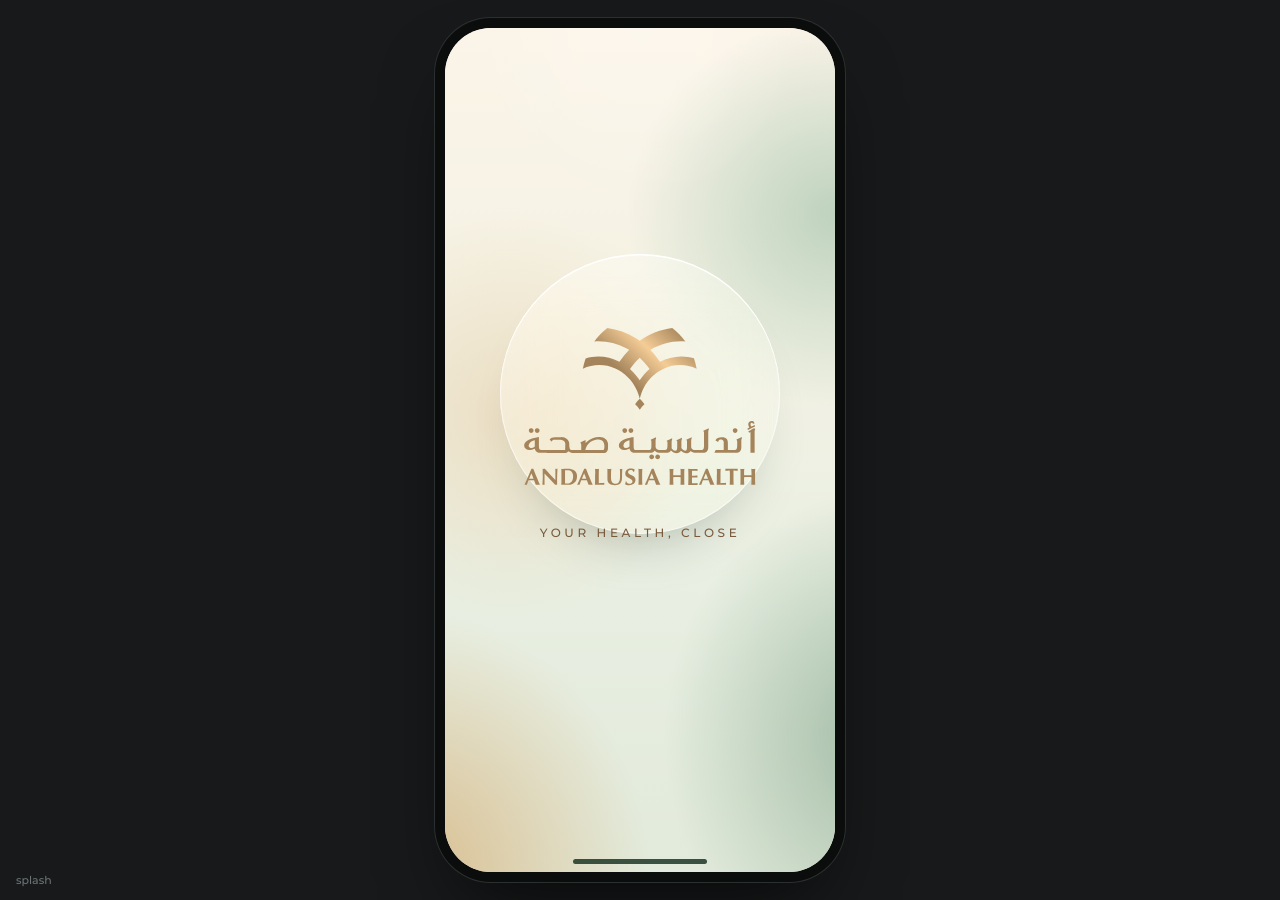
==== app/index.html @ 9ce9f7fa "App prototype: clickable Arabic/English prototype of the redesigned app (invented doctor names) Co-A" ====
<!doctype html>
<html lang="en">
<head>
<meta charset="utf-8">
<meta name="viewport" content="width=device-width, initial-scale=1, maximum-scale=1, user-scalable=no, viewport-fit=cover">
<meta name="apple-mobile-web-app-capable" content="yes">
<meta name="mobile-web-app-capable" content="yes">
<meta name="apple-mobile-web-app-status-bar-style" content="default">
<meta name="theme-color" content="#F4EEE1">
<meta name="format-detection" content="telephone=no">
<link rel="icon" href="data:,">
<title>Andalusia app — prototype</title>
<style id="player-css">/* Ticket 010 — styles of the browser player only (proto/app.html and the single-file build).
   The design system lives in tokens.css / components.css; nothing here restyles a screen. */
@property --p { syntax: '<percentage>'; inherits: false; initial-value: 2%; }
:root { --Hd: 844px; --shift: 0px; --sab: 0px; }
html, body { height: 100%; margin: 0; background: #17191a; overflow: hidden; overscroll-behavior: none; -webkit-text-size-adjust: 100%; text-size-adjust: 100%; }
body { position: fixed; inset: 0; touch-action: manipulation; -webkit-user-select: none; user-select: none; -webkit-touch-callout: none; -webkit-tap-highlight-color: transparent; }
.device img { pointer-events: none; -webkit-user-drag: none; user-select: none; }

/* desktop: a drawn phone, scaled to fit */
.device { position: absolute; left: 50%; top: 50%; width: 390px; height: 844px; margin: -422px 0 0 -195px; border-radius: 46px; overflow: hidden; background: #f4eee1; box-shadow: 0 0 0 10px #0b0c0c, 0 0 0 11px #2c2f30, 0 40px 80px -20px rgba(0,0,0,0.7); transform-origin: 50% 50%; }
/* phone: the app is the screen. No bezel, no drawn status bar or home indicator, real safe areas. */
html.phone, html.phone body { background: #F4EEE1; }
html.phone .device { position: fixed; left: 0; top: 0; margin: 0; height: var(--Hd); border-radius: 0; box-shadow: none; transform-origin: 0 0; }
html.phone .statusbar, html.phone .home-indicator, html.phone #note { display: none !important; }
html.phone [data-fxb] { translate: 0 calc(-1 * var(--sab)); }

#stage, #over { position: absolute; inset: 0; overflow: hidden; }
#over { pointer-events: none; z-index: 50; }
#over > * { pointer-events: auto; }
#hold { position: absolute; left: -99999px; top: 0; display: flex; gap: 40px; width: max-content; }
#stage > .screen { position: absolute; left: 0; top: calc(-1 * var(--shift)); height: calc(var(--Hd) + var(--shift)); display: none; }
#stage.busy { pointer-events: none; }
#edge { position: absolute; left: 0; top: 0; bottom: 0; width: 16px; z-index: 40; touch-action: none; }
#probe { position: fixed; left: 0; top: 0; width: 0; height: 0; padding-top: env(safe-area-inset-top, 0px); padding-bottom: env(safe-area-inset-bottom, 0px); visibility: hidden; pointer-events: none; }

/* every screen scrolls inside its own frame; header, tab bar and bottom buttons stay put */
.scroller { position: absolute; inset: 0; z-index: 0; overflow-y: auto; overflow-x: hidden; scrollbar-width: none; overscroll-behavior: contain; -webkit-overflow-scrolling: touch; }
.scroller::-webkit-scrollbar, .hrail::-webkit-scrollbar, .rail::-webkit-scrollbar, .msgs::-webkit-scrollbar, .sheet2::-webkit-scrollbar { display: none; }
.scroller > div { position: relative; width: 390px; }
.scroller.fadeb { -webkit-mask-image: linear-gradient(180deg, #000 calc(100% - var(--fz, 116px)), transparent calc(100% - var(--fz, 116px) + 76px)); mask-image: linear-gradient(180deg, #000 calc(100% - var(--fz, 116px)), transparent calc(100% - var(--fz, 116px) + 76px)); }
/* frosted backing behind the status bar and the header: appears as soon as content passes under it */
.topback { position: absolute; left: 0; right: 0; top: 0; height: 124px; z-index: 9; pointer-events: none; opacity: 0; transition: opacity 0.18s ease-out;
  background: linear-gradient(180deg, rgba(251,246,236,0.96) 0%, rgba(247,243,231,0.9) 100%); -webkit-backdrop-filter: blur(22px) saturate(150%); backdrop-filter: blur(22px) saturate(150%);
  -webkit-mask-image: linear-gradient(180deg, #000 calc(100% - 14px), transparent 100%); mask-image: linear-gradient(180deg, #000 calc(100% - 14px), transparent 100%); }
.topback::after { content: ''; position: absolute; left: 0; right: 0; bottom: 14px; height: 1px; background: rgba(31,56,40,0.07); }
.screen.scrolled > .topback { opacity: 1; }
.screen > .bigtitle { z-index: 10; }

/* rails */
.hrail, .rail, [aria-label^="hscroll:"] { overflow-x: auto !important; overflow-y: hidden; scrollbar-width: none; overscroll-behavior-x: contain; -webkit-overflow-scrolling: touch; }
.snaprail { scroll-snap-type: x mandatory; scroll-padding-left: 0; }
.snaprail > * { scroll-snap-align: start; }

/* touch feedback */
[aria-label*="@"], [aria-label^="opt "], .toggle, .tick, [aria-label^="tgl:"] { cursor: pointer; -webkit-tap-highlight-color: transparent; }
.pressing { transition: scale 0.12s cubic-bezier(0.2, 0.8, 0.2, 1), filter 0.12s; scale: 0.96; filter: brightness(0.95); }
.released { transition: scale 0.22s cubic-bezier(0.3, 1.4, 0.5, 1), filter 0.22s; }
.is-off { opacity: 0.45; filter: saturate(0.55); }
.is-off .trail { opacity: 0.6; }
.toggle > b { transition: right 0.2s cubic-bezier(0.2, 0.8, 0.2, 1); }
.toggle, .tick, .radio, .day, .slotpill, .chip2, .starb, .hc-svc, .mh-day, .fc-day { transition: background 0.2s, box-shadow 0.2s, color 0.2s; }
[aria-label="em/go @hold:emergency~hold"], [aria-label^="em/go"] { touch-action: none; }

/* sheets and confirmations */
.sheetwrap { position: absolute; inset: 0; }
.sheetwrap > .screen { position: absolute; left: 0; top: 0; height: var(--Hd); }
.sheetwrap .sheet2 { max-height: calc(var(--Hd) - 58px); overflow-y: auto; overscroll-behavior: contain; scrollbar-width: none; bottom: calc(8px + var(--sab)); touch-action: pan-y; }
.sheetwrap .sheet2.nodrag-scroll { touch-action: none; }
.sheetwrap .sheet2 .grab { touch-action: none; }
.hudwrap { position: absolute; left: 50%; top: 50%; margin: -75px 0 0 -115px; }
.btn-text { display: flex; align-items: center; justify-content: center; height: 46px; margin-top: -2px; font: 600 14px/1 var(--font-latin); color: var(--alert); flex: none; }
.rowcard.unread .icon-well { position: relative; }
.rowcard.unread .icon-well::after { content: ''; position: absolute; right: -1px; top: -1px; width: 10px; height: 10px; border-radius: 50%; background: var(--bronze-600); box-shadow: 0 0 0 2px #fff; }

/* emergency ring */
[aria-label^="arc:"] { border-radius: 50%; background: conic-gradient(#fff var(--p), rgba(255,255,255,0) 0); -webkit-mask: radial-gradient(farthest-side, transparent calc(100% - 7px), #000 calc(100% - 6px)); mask: radial-gradient(farthest-side, transparent calc(100% - 7px), #000 calc(100% - 6px)); pointer-events: none; }
[aria-label="arc:1"] { --p: 100%; }
.arcrun { animation: arc 1.8s cubic-bezier(0.4, 0, 0.2, 1) forwards; }
@keyframes arc { from { --p: 2%; } to { --p: 100%; } }

/* live moments done in CSS instead of swapping two states */
[aria-label="wait/pulse1"] { animation: breathe1 3.2s ease-in-out infinite; }
[aria-label="wait/pulse2"] { animation: breathe2 3.2s ease-in-out infinite; }
[aria-label="ai/pulse1"] { animation: breathe2 3.6s ease-in-out infinite; }
@keyframes breathe1 { 0%, 100% { scale: 1; opacity: 1; } 50% { scale: 1.15; opacity: 0.35; } }
@keyframes breathe2 { 0%, 100% { scale: 1; } 50% { scale: 1.12; } }
.device .typing i { opacity: 0.3; animation: tdot 1.1s ease-in-out infinite; }
.device .typing i:nth-child(2) { animation-delay: 0.16s; }
.device .typing i:nth-child(3) { animation-delay: 0.32s; }
@keyframes tdot { 0%, 60%, 100% { opacity: 0.3; translate: 0 0; } 30% { opacity: 1; translate: 0 -3px; } }
.popin { animation: popin 0.26s cubic-bezier(0.2, 0.8, 0.2, 1) backwards; }
@keyframes popin { from { opacity: 0; translate: 0 10px; } }

/* typing: a real field inside the composer */
.cin { flex: 1; min-width: 0; height: 44px; border: 0; outline: 0; margin: 0; padding: 0; background: transparent; font: 500 16px/1.2 var(--font-latin); color: var(--ink); -webkit-user-select: text; user-select: text; -webkit-appearance: none; appearance: none; border-radius: 0; }
.cin::placeholder { color: var(--ink-3); font-size: 14px; }
/* call chat: the thread scrolls inside the sheet and stays above the composer */
.device .sheet .msgs { position: absolute; left: 16px; right: 16px; top: 86px; bottom: 94px; margin: 0; padding: 0; overflow-y: auto; scrollbar-width: none; overscroll-behavior: contain; }
.device .sheet .msgs > :first-child { margin-top: auto; }
.device .sheet .msgs .msg { flex: none; }
/* assistant thread */
.chat { gap: 10px; }
.chat .msg { max-width: 88%; flex: none; }
.chat .msg .icon-well { width: 34px; height: 34px; color: var(--bronze-700); }
.chat .chat-chips { display: flex; flex-wrap: wrap; gap: 8px; margin: 2px 0 6px 42px; }
.chat .chat-chips .btn-sm { height: 44px; }
.chat .chat-empty { text-align: center; padding: 60px 30px 0; font: var(--t-label); color: var(--ink-2); }

/* home: next-visit card for a doctor without a portrait, and the card after a visit is cancelled */
.appt .appt-ini { position: absolute; right: 34px; top: 34px; width: 104px; height: 104px; font-size: 33px; display: none; }
.appt.ini .appt-ini { display: inline-flex; }
.appt.ini .clip { display: none; }
.appt .appt-empty { display: none; position: absolute; inset: 0; flex-direction: column; align-items: center; justify-content: center; gap: 8px; text-align: center; padding: 0 30px; }
.appt.novisit > * { display: none; }
.appt.novisit > .appt-empty { display: flex; }

#load { position: absolute; inset: 0; display: grid; place-items: center; color: #8c9a8f; font: 500 13px/1 Montserrat, system-ui, sans-serif; z-index: 99; background: #f4eee1; }
#note { position: fixed; left: 16px; bottom: 12px; color: #6d7375; font: 500 11px/1.4 Montserrat, system-ui, sans-serif; }
</style>
<style id="layers-css">/* Ticket 012 — styles of the app-wide layers (proto/layers.js). New rules only; logical properties, tokens for every colour.
   The player mirrors this file for Arabic like the others, so nothing here needs a [dir] twin. */

/* ---------- step 0: labels that did not fit their control ---------- */
.svc .new { padding: 0 8px; }
.offers-foot { display: flex; flex-wrap: wrap; align-items: center; gap: 8px; margin-top: 16px; }
.offers-foot .btn-sm { margin-inline-start: auto; }
.btn-sm, .pill, .chip2, .chip { max-width: 100%; }
.cm-next { padding: 6px 18px; text-align: start; }
.cm-next .kv b { text-align: end; }
html .tabbar .tab.on { white-space: nowrap; }

/* ---------- Arabic ---------- */
html[lang="ar"] .device * { letter-spacing: 0 !important; }
html[lang="ar"] .eyebrow { font-size: 12px; }
html[lang="ar"] .device { font-kerning: normal; }
html[lang="ar"] .h-big, html[lang="ar"] .t-display, html[lang="ar"] .appt .name, html[lang="ar"] .sheet2 h2, html[lang="ar"] .bigtitle { line-height: 1.3; }
html[lang="ar"] .rowcard b, html[lang="ar"] .t-headline, html[lang="ar"] .t-title { line-height: 1.35; }
/* numerals, times, codes and phone numbers read left to right inside Arabic lines */
html[lang="ar"] [data-ltr] { direction: ltr; unicode-bidi: isolate; display: inline-block; }
html[lang="ar"] .statusbar { direction: ltr; }
/* icons that imply a direction are mirrored; all others are not */
html[lang="ar"] i[data-i="arrow-right"] svg, html[lang="ar"] i[data-i="arrow-left"] svg, html[lang="ar"] i[data-i="chev-right"] svg, html[lang="ar"] i[data-i="chev-left"] svg,
html[lang="ar"] i[data-i="arrow-ur"] svg, html[lang="ar"] i[data-i="send"] svg, html[lang="ar"] i[data-i="walk"] svg, html[lang="ar"] i[data-i="ambulance"] svg, html[lang="ar"] i[data-i="exit"] svg,
html[lang="ar"] i[data-i="logout"] svg, html[lang="ar"] i[data-i="reply"] svg, html[lang="ar"] i[data-i="share"] svg, html[lang="ar"] i[data-i="car"] svg, html[lang="ar"] i[data-i="directions"] svg, html[lang="ar"] i[data-i="speaker"] svg { transform: scaleX(-1); }
/* drawings with their own left-to-right meaning keep it: charts with a time axis, maps, the phone's status bar, codes */
html[lang="ar"] svg text { direction: ltr; }

/* ---------- dark: what the generated colour overrides cannot know ---------- */
html[data-theme="dark"] .screen { background: var(--paper); }
html[data-theme="dark"] .atmo { background:
    radial-gradient(86% 44% at -8% 100%, rgba(201,160,99,0.26) 0%, rgba(201,160,99,0) 70%),
    radial-gradient(80% 42% at 112% 84%, rgba(94,127,99,0.3) 0%, rgba(94,127,99,0) 70%),
    radial-gradient(74% 32% at 100% 22%, rgba(72,112,84,0.3) 0%, rgba(72,112,84,0) 72%),
    linear-gradient(180deg, #0F1813 0%, #111C16 40%, #13201A 100%); }
html[data-theme="dark"] .atmo::after { opacity: 0.12; }
html[data-theme="dark"] .device, html[data-theme="dark"] #load { background: var(--paper); }
html[data-theme="dark"].phone, html[data-theme="dark"].phone body { background: var(--paper); }
html[data-theme="dark"] .topback { background: linear-gradient(180deg, rgba(15,24,19,0.96) 0%, rgba(17,28,22,0.9) 100%); }
html[data-theme="dark"] .topback::after { background: var(--hairline); }
html[data-theme="dark"] .home-indicator { background: #F1F4EC; }
html[data-theme="dark"] .statusbar { color: var(--ink); }
/* portraits and photos: a little less light, so faces do not glare on the dark paper; maps and floor plans get the same */
html[data-theme="dark"] .device img, html[data-theme="dark"] .avatar.photo { filter: brightness(0.9) contrast(1.04); }
html[data-theme="dark"] .toggle::after, html[data-theme="dark"] .toggle > b, html[data-theme="dark"] .radio.on > b { background: #fff; }
html[data-theme="dark"] .cin { color: var(--ink); }

/* ---------- "you are viewing …" (family accounts) ---------- */
#ly-view { position: absolute; inset-inline: 0; top: 0; height: 50px; z-index: 60; display: none; align-items: flex-end; justify-content: center; padding: 0 12px 7px; pointer-events: none; }
html[data-who]:not([data-who="ahmed"]) #ly-view { display: flex; }
#ly-view > span { pointer-events: auto; display: inline-flex; align-items: center; gap: 8px; height: 36px; padding-inline: 6px 6px; border-radius: 18px; background: var(--fill-bronze); color: var(--on-fill); font: 600 12.5px/1 var(--font-latin); box-shadow: var(--shadow-bronze); white-space: nowrap; }
#ly-view .avatar { width: 26px; height: 26px; font-size: 10px; background: rgba(255,255,255,0.22); color: var(--on-fill); }
#ly-view b { font-weight: 600; background: rgba(255,255,255,0.2); height: 26px; padding: 0 10px; border-radius: 13px; display: inline-flex; align-items: center; }
html.phone #ly-view { top: 0; height: var(--ly-inset, 36px); align-items: center; padding-bottom: 0; background: var(--paper); }
html.phone #ly-view > span { height: 30px; box-shadow: none; }
html.phone #ly-view .avatar, html.phone #ly-view b { height: 22px; }
html.phone #ly-view .avatar { width: 22px; }
html.phone .device { height: calc(var(--Hd) + var(--ly-inset, 0px)); }
.fam[aria-label="profile/family"] { flex-wrap: wrap; }
.fam[aria-label="profile/family"] .chip.add { margin-left: 0; }
html.phone .device > #stage, html.phone .device > #over { top: var(--ly-inset, 0px); }
html:not(.phone)[data-who]:not([data-who="ahmed"]) .screen > .statusbar { visibility: hidden; }

/* ---------- settings rows and sheets ---------- */
.ly-seg { display: grid; grid-auto-flow: column; grid-auto-columns: 1fr; gap: 6px; padding: 5px; border-radius: 26px; background: var(--surface); box-shadow: inset 0 0 0 1px var(--surface-strong); }
.ly-seg > span { height: 46px; border-radius: 21px; display: flex; align-items: center; justify-content: center; gap: 6px; font: 600 13.5px/1 var(--font-latin); color: var(--ink-2); padding: 0 10px; white-space: nowrap; }
.ly-seg > span.on { background: var(--fill-selected); color: var(--on-fill); box-shadow: var(--shadow-bronze); }
.ly-who .rowcard .avatar { width: 46px; height: 46px; font-size: 15px; }

/* ---------- dark: sheets ---------- */
html[data-theme="dark"] .sheet2 { background: linear-gradient(160deg, #26362C 0%, #1B2820 100%); box-shadow: inset 0 0 0 1px rgba(255,255,255,0.1), inset 0 1.5px 0 rgba(255,255,255,0.18), 0 -24px 60px -24px rgba(0,0,0,0.8); }
html[data-theme="dark"] .sheet2 .grab { background: rgba(241,244,236,0.3); }
html[data-theme="dark"] .btn-line { background: var(--surface-strong); color: var(--ink); box-shadow: inset 0 0 0 1px var(--hairline-strong), var(--shadow-control); }

/* ---------- first run ---------- */
.fr .fxb.fr-b { margin-top: 74px; gap: 18px; }
.fr-top { display: flex; align-items: center; justify-content: space-between; margin-bottom: 26px; }
.fr-lock { display: block; width: 150px; height: 34px; color: var(--green-900); }
.fr-lock svg { width: 100%; height: 100%; display: block; }
.fr-lang { background: var(--surface); box-shadow: inset 0 0 0 1px var(--surface-strong); color: var(--ink); height: 44px; }
.fr-phone { display: flex; align-items: center; gap: 12px; margin-top: 12px; height: 62px; border-radius: 22px; padding-inline: 18px; background: var(--surface); box-shadow: inset 0 0 0 1.5px var(--bronze-edge); }
.fr-cc { font: 600 17px/1 var(--font-latin); color: var(--ink-2); padding-inline-end: 12px; border-inline-end: 1px solid var(--hairline-strong); height: 24px; display: inline-flex; align-items: center; }
.fr-num { font: 600 22px/1 var(--font-latin); letter-spacing: 0.02em; color: var(--ink); }
.fr-caret { width: 2px; height: 26px; border-radius: 1px; background: var(--bronze-600); animation: frblink 1.1s steps(2, jump-none) infinite; }
@keyframes frblink { from { opacity: 1; } to { opacity: 0; } }
.fr-code { display: grid; grid-template-columns: repeat(6, 1fr); gap: 8px; margin-top: 6px; }
.fr-code i { height: 64px; border-radius: 18px; background: var(--surface); box-shadow: inset 0 0 0 1px var(--surface-strong); display: flex; align-items: center; justify-content: center; font: 600 26px/1 var(--font-latin); font-style: normal; color: var(--ink); transition: box-shadow 0.2s; }
.fr-code i.on { box-shadow: inset 0 0 0 2px var(--bronze-600); }
.fr-skip { position: absolute; top: 56px; inset-inline-end: 20px; z-index: 3; }
.fr-skip .fx-link { min-height: 44px; padding-inline: 10px; font-size: 14px; }
.fr-stage { position: absolute; top: 96px; left: 0; right: 0; height: 470px; display: flex; justify-content: center; align-items: flex-start; }
.fr-mini { position: relative; width: 282px; height: 452px; border-radius: 38px; overflow: hidden; background: var(--paper); box-shadow: 0 0 0 6px var(--raised), 0 0 0 7px var(--hairline-strong), 0 30px 50px -22px rgba(20,36,26,0.5); direction: ltr; }
.fr-mini > .screen { width: 390px; transform: scale(0.7231); transform-origin: 0 0; pointer-events: none; }
html[lang="ar"] .fr-mini > .screen { direction: rtl; }
.fr-copy { position: absolute; left: 20px; right: 20px; bottom: 34px; display: flex; flex-direction: column; gap: 10px; }
.fr-copy .h-big { font-size: 26px; }
.fr-copy .btn-primary { margin-top: 8px; }
.fr-dots { display: flex; gap: 6px; }
.fr-dots i { width: 6px; height: 6px; border-radius: 3px; background: var(--ink-4); transition: width 0.3s, background 0.3s; }
.fr-dots i.on { width: 22px; background: var(--bronze-600); }
.fr-perm { padding: 16px; }
.fr-two { display: grid; grid-template-columns: 1fr 1fr; gap: 10px; margin-top: 14px; }
.fr-two .fr-s { height: 50px; font-size: 14.5px; padding: 0 10px; }
.fr-choice { display: grid; grid-template-columns: 1fr 1fr; gap: 12px; }
.fr-look { padding: 18px 14px; display: flex; flex-direction: column; align-items: flex-start; gap: 6px; min-height: 150px; }
.fr-look b { font: 600 17px/1.2 var(--font-latin); }
.fr-look.on { box-shadow: inset 0 0 0 2.5px var(--bronze-600), var(--glass-shadow); background: var(--bronze-wash); }
.fr-aa { font: 600 26px/1 var(--font-latin); color: var(--green-800); height: 48px; display: flex; align-items: flex-end; }
.fr-aa.big { font-size: 40px; }

/* ---------- comfort mode ---------- */
.cz-say { font: 600 22px/1.36 var(--font-latin); color: var(--ink); margin: 0 4px; letter-spacing: -0.01em; }
.cz-dose { padding: 16px; display: grid; grid-template-columns: 96px 1fr; gap: 14px; align-items: center; }
.cz-pic { position: relative; width: 96px; height: 96px; border-radius: 26px; background: var(--surface); box-shadow: inset 0 0 0 1px var(--hairline); transition: opacity 0.3s; }
.cz-box { position: absolute; inset-inline-start: 12px; top: 13px; width: 46px; height: 68px; border-radius: 7px; background: linear-gradient(180deg, var(--raised) 0 56%, var(--c) 56% 100%); box-shadow: inset 0 0 0 1px var(--hairline-strong), 0 6px 10px -6px rgba(20,36,26,0.4); }
.cz-box i { position: absolute; left: 7px; right: 7px; top: 10px; height: 4px; border-radius: 2px; background: var(--c); box-shadow: 0 9px 0 var(--ink-4), 0 17px 0 var(--ink-4); }
.cz-pill { position: absolute; inset-inline-end: 9px; bottom: 12px; box-shadow: inset 0 0 0 1px var(--hairline-strong), 0 5px 8px -4px rgba(20,36,26,0.5); }
.cz-pill.capsule { width: 42px; height: 18px; border-radius: 9px; background: linear-gradient(90deg, var(--c) 0 50%, var(--raised) 50% 100%); rotate: -28deg; bottom: 20px; }
.cz-pill.round { width: 30px; height: 30px; border-radius: 50%; background: linear-gradient(180deg, var(--c) 0 47%, rgba(0,0,0,0.25) 47% 53%, var(--c) 53% 100%); }
.cz-pill.oval { width: 42px; height: 20px; border-radius: 10px; background: linear-gradient(90deg, var(--raised) 0 48%, var(--c) 48% 52%, var(--raised) 52% 100%); rotate: -18deg; bottom: 18px; }
.cz-dt { display: flex; flex-direction: column; gap: 5px; min-width: 0; }
.cz-name { font: 600 22px/1.2 var(--font-latin); color: var(--ink); }
.cz-when { font: 600 15px/1.3 var(--font-latin); color: var(--bronze-700); }
.cz-how { font: 500 15px/1.35 var(--font-latin); color: var(--ink-2); }
.cz-btn { grid-column: 1 / -1; height: 64px; border-radius: 32px; background: var(--fill-primary); color: var(--on-fill); font: 600 19px/1 var(--font-latin); display: flex; align-items: center; justify-content: center; gap: 10px; box-shadow: var(--shadow-primary); }
.cz-dose.done .cz-btn { background: var(--surface); color: var(--green-800); box-shadow: inset 0 0 0 1.5px var(--ok); }
.cz-dose.done .cz-pic { opacity: 0.5; }
.cz-row b { font-size: 17px; }
.tp-parent, .tp-child { display: flex; flex-direction: column; gap: 12px; }
html[data-who="hassan"] .tp-child, html:not([data-who="hassan"]) .tp-parent { display: none; }
.tp-note { padding: 16px; border-radius: 26px; background: var(--surface-strong); box-shadow: var(--glass-edge), var(--glass-shadow); display: flex; flex-direction: column; gap: 8px; }
.tp-note > b { font: 600 16px/1.3 var(--font-latin); }
.tp-note > p { font: 500 14px/1.45 var(--font-latin); color: var(--ink-2); margin: 0; }
.tp-app { width: 22px; height: 22px; border-radius: 6px; background: var(--fill-primary); display: inline-flex; align-items: center; justify-content: center; overflow: hidden; }
.tp-app svg { width: 14px; height: 14px; }
.tp-src { font: 600 12px/1 var(--font-latin); color: var(--ink-2); }
.tp-ago { margin-inline-start: auto; font: 500 12px/1 var(--font-latin); color: var(--ink-3); }

/* the simplified Home: four large actions and the next visit in one sentence */
.cz-home, .cz-back { display: none; }
html[data-comfort="1"] .screen[data-tok="home"]:not(.cz-full) .scroller > div > *:not(.cz-home):not(.topbar), .screen.cz-demo .scroller > div > *:not(.cz-home):not(.topbar) { display: none !important; }
html[data-comfort="1"] .screen[data-tok="home"]:not(.cz-full) .scroller > div, .screen.cz-demo .scroller > div { height: auto !important; min-height: 844px; }
html[data-comfort="1"] .screen[data-tok="home"]:not(.cz-full) .cz-home, .screen.cz-demo .cz-home { display: flex; flex-direction: column; gap: 12px; position: relative; margin: 128px 20px 0; padding-bottom: 132px; }
.cz-grid { display: grid; grid-template-columns: 1fr 1fr; gap: 12px; margin-top: 4px; }
.cz-big { height: 132px; border-radius: 30px; padding: 16px; display: flex; flex-direction: column; align-items: flex-start; justify-content: space-between; }
.cz-big b { font: 600 19px/1.2 var(--font-latin); color: var(--ink); }
.cz-big .circle { width: 52px; height: 52px; }
.cz-big .circle.primary { background: var(--fill-primary); color: var(--on-fill); }
.cz-big .circle.bronze { background: var(--fill-bronze); color: var(--on-fill); }
.cz-big .circle.alert { background: var(--fill-alert); color: var(--on-fill); }
.cz-big.em { box-shadow: inset 0 0 0 2px var(--alert), var(--glass-shadow); }
.cz-home .cz-row { position: relative; left: auto; right: auto; top: auto; height: auto; min-height: 76px; }
.cz-home .cz-more { height: 58px; font-size: 17px; }
html[data-comfort="1"] .screen[data-tok="home"].cz-full .cz-back { display: inline-flex; }
.cz-back { position: absolute; bottom: 116px; left: 50%; translate: -50% 0; height: 56px; padding-inline: 16px 22px; border-radius: 28px; align-items: center; gap: 6px; background: var(--fill-bronze); color: var(--on-fill); font: 600 16px/1 var(--font-latin); box-shadow: var(--shadow-bronze); white-space: nowrap; z-index: 6; }

/* read aloud */
/* docked in the header band of every readable screen: the content starts below it and scrolls under the band, as under the title */
.ly-readbar { display: none; }
html[data-comfort="1"] .ly-readbar { display: flex; position: absolute; inset-inline: 0; top: 108px; height: 64px; z-index: 10; padding-inline: 20px; align-items: center; pointer-events: none; }
.ly-readbtn { pointer-events: auto; height: 56px; padding-inline: 18px 22px; border-radius: 28px; display: inline-flex; align-items: center; gap: 10px; background: var(--fill-bronze); color: var(--on-fill); font: 600 17px/1 var(--font-latin); box-shadow: var(--shadow-bronze); white-space: nowrap; }
.ly-readbtn.on { background: var(--fill-primary); box-shadow: var(--shadow-primary); }
.ly-readbtn i { width: 22px; height: 22px; display: inline-flex; flex: none; }
.ly-readbtn i svg { width: 22px; height: 22px; }
html[data-comfort="1"] .screen.ly-readable > .topback { height: 188px !important; }
.fr-mini .ly-readbar { display: none !important; }
html[data-comfort="1"] .fr-mini .screen.ly-readable > .scroller > div { margin-top: 0; }
html[data-comfort="1"] .screen.ly-readable > .scroller > div { margin-top: 64px; }
html[data-comfort="1"] .screen.ly-readable > .scroller > div > .fxb { margin-top: 184px; }   /* its 120 px collapses with the line above */
html[data-comfort="1"] .fr-mini .screen.ly-readable > .scroller > div > .fxb { margin-top: 120px; }
::highlight(ly-read) { background-color: #F0D9A8; color: #14241A; }

/* comfort: nothing moves by itself, thin hairlines get stronger, small controls grow */
html[data-comfort="1"] .device *, html[data-comfort="1"] .device *::before, html[data-comfort="1"] .device *::after { animation-iteration-count: 1 !important; }
html[data-comfort="1"] .fr-caret { animation: none; }
html[data-comfort="1"] .device { font-weight: 500; }
html[data-comfort="1"] .rowcard .sub, html[data-comfort="1"] .t-label, html[data-comfort="1"] .lead-p { color: var(--ink-2); }

/* ---------- presentation mode: everything here is outside the phone ---------- */
.present-btn { position: fixed; top: 16px; right: 16px; height: 40px; padding: 0 18px; border-radius: 20px; border: 0; background: #2A2E2F; color: #E9ECE6; font: 600 13px/1 'GA UI', Montserrat, system-ui, sans-serif; cursor: pointer; box-shadow: inset 0 0 0 1px #3C4142; z-index: 5; }
.present-btn:hover { background: #34393A; }
html.presenting:not(.phone) .device { top: calc(50% - 72px); }
.present-bar { position: fixed; left: 50%; bottom: 14px; width: min(760px, calc(100vw - 32px)); transform: translateX(-50%); display: none; flex-direction: column; gap: 8px; padding: 12px 18px 12px; border-radius: 22px; background: #202425; box-shadow: inset 0 0 0 1px #34393A, 0 20px 40px -20px rgba(0,0,0,0.8); color: #F1F4EC; font-family: 'GA UI', Montserrat, system-ui, sans-serif; z-index: 80; box-sizing: border-box; }
html.presenting .present-bar { display: flex; }
.present-line { display: flex; align-items: center; justify-content: space-between; gap: 12px; }
.present-ch { font: 600 12px/1 'GA UI', Montserrat, system-ui, sans-serif; color: #D4AD6E; letter-spacing: 0.02em; }
.present-dots { display: flex; gap: 6px; }
.present-dots i { width: 22px; height: 6px; border-radius: 3px; background: #3C4142; cursor: pointer; }
.present-dots i.past { background: #6F7A70; }
.present-dots i.on { background: #D4AD6E; }
.present-cap { font: 600 19px/1.35 'GA UI', Montserrat, system-ui, sans-serif; min-height: 52px; display: flex; align-items: center; text-align: start; }
.present-ctl { display: flex; gap: 8px; flex-wrap: wrap; }
.present-ctl button { height: 34px; padding: 0 14px; border-radius: 17px; border: 0; background: #2E3334; color: #E9ECE6; font: 600 12.5px/1 'GA UI', Montserrat, system-ui, sans-serif; cursor: pointer; }
.present-ctl button:hover { background: #3A4041; }
.present-bar.paused .present-ctl button[data-a="pause"] { background: #D4AD6E; color: #17191A; }
.present-tap { position: fixed; width: 56px; height: 56px; margin: -28px 0 0 -28px; border-radius: 50%; background: rgba(212,173,110,0.35); box-shadow: 0 0 0 2.5px rgba(255,255,255,0.9), 0 0 0 4.5px rgba(134,96,60,0.75); pointer-events: none; z-index: 90; opacity: 0; }
html.phone .present-bar { bottom: auto; top: 6px; width: calc(100vw - 16px); padding: 8px 12px; gap: 4px; border-radius: 16px; background: rgba(32,36,37,0.92); }
html.phone .present-cap { font-size: 13.5px; min-height: 36px; }
html.phone .present-line, html.phone .present-ctl button[data-a="exit"] { display: none; }
html.phone .present-ctl button { height: 30px; padding: 0 10px; font-size: 11.5px; }

/* ---------- 012b: fixes found by the layers check ---------- */
/* Arabic Home: the doctor's name is two lines; at 1.3 its specialty slid under the date strip */
html[lang="ar"] .appt .name { font-size: 24px; line-height: 1.14; margin-top: 5px; }      /* two lines in the height the Latin name takes */
html[lang="ar"] .appt .eyebrow { margin-top: 10px; }
html[lang="ar"] .appt .spec { margin-top: 4px; }
html[lang="ar"] .appt .slot .when b { white-space: nowrap; font-size: 13.5px; }       /* «د. عمر نبيل» is short enough for one line; two lines pushed the specialty under the date strip */
/* dark: the greens are light in this theme, so a control filled with one takes dark text */
html[data-theme="dark"] .md-week i.d { color: #14241A; }
html[data-theme="dark"] .wb-btn:not(.line) { color: #14241A; }
/* dark and comfort: captions on the wallet card */
html[data-theme="dark"] .tier.lux .lx-no, html[data-comfort="1"] .tier.lux .lx-no { color: rgba(241,223,189,0.86); }
html[data-theme="dark"] .tier.lux .legend, html[data-comfort="1"] .tier.lux .legend { color: rgba(241,223,189,0.9); }
/* comfort: the hint on the camera view gets a backing, so it does not depend on what the camera sees */
html[data-comfort="1"] .dc-view .hint { background: rgba(20,36,26,0.62); padding: 7px 14px; border-radius: 16px; text-shadow: none; }
.fx-link { white-space: nowrap; }
/* Appointment: the cost row sat on the lower edge of the time slots and hid their "pm" (English too); it starts below the card now */
.rowcard.cost-hint[aria-label^="book/cost"] { top: 692px !important; }
html[lang="ar"] .fc-day { width: 44px; }      /* «خميس» with 8 px to each edge */
html[data-theme="dark"] .gt-map .lb.k { color: #F7E6C2; }
/* 012b: the generated dark colours turned the sheet backdrop into a light haze; a sheet dims the screen behind it */
html[data-theme="dark"] .dim { background: rgba(0,0,0,0.56) !important; }
/* 012b: "Your next visit" — the long specialty ran under the "In 4 days" pill (default state too); it now takes a second line beside the pill, nothing is cut */
.screen[data-tok="sheet:visit"] .rowcard:has(> .pill) > .grow > .sub.one-line { white-space: normal; line-height: 1.22; text-wrap: balance; }
/* 012b, seen by eye in dark: the date strip of the next-visit card lies over the doctor's white coat; light text on it could not be read. It gets a dark backing. */
html[data-theme="dark"] .appt .slot.glass-strong { background: linear-gradient(160deg, rgba(24,42,33,0.9) 0%, rgba(20,36,28,0.84) 100%); }
/* 012b, seen by eye in dark: the heart-rate chart was a grey slab (a half-white band) with a dark line on it. The band, the lines, the scale and the curve take dark-theme colours. */
html[data-theme="dark"] .mh-curve rect { fill: #FFFFFF; fill-opacity: 0.06; }
html[data-theme="dark"] .mh-curve path[stroke="#1F3828"] { stroke: #F1F4EC; stroke-opacity: 0.3; }
html[data-theme="dark"] .mh-curve text { fill: #F1F4EC; fill-opacity: 0.72; }
html[data-theme="dark"] .mh-curve linearGradient[id$="Line"] stop { stop-color: #A9D2AE; }
html[data-theme="dark"] .mh-curve linearGradient[id$="Fill"] stop { stop-color: #7FB58A; }
html[data-theme="dark"] .mh-curve circle[stroke="#fff"] { stroke: #14241A; }
/* 012b, seen by eye in Arabic: the curve of a chart is not mirrored (time runs left to right on it), so the times under it keep that order too; "Now" stays under the last point */
html[lang="ar"] .mh-axis { direction: ltr; }
html[lang="ar"] .mh-axis > span { direction: rtl; unicode-bidi: isolate; }
</style>
</head>
<body>
<!-- Andalusia app prototype, one self-contained file (tickets 010 + 012). Built by _ops/scripts/build_proto_single.py from 02_design. Dummy data only.
     Layers: ?lang=ar  ?theme=dark|auto  ?comfort=1  ?who=mariam|youssef|hassan  ?present=1  ?first=1 -->
<div class="device"><div id="stage"></div><div id="edge"></div><div id="over"></div><div id="load">Loading…</div></div>
<div id="hold" class="board"></div>
<div id="note"></div>
<div id="probe"></div>
<script>window.__BUNDLE={"pages":{"splash":"<div class=\"screen\">\n  <div class=\"atmo\"><\/div>\n  <div class=\"ok-ring r1\" data-f=\"halo\" style=\"top:226px;width:280px;height:280px;margin-left:-140px\" aria-label=\"splash/halo\"><\/div>\n  <div class=\"splash-mark\" data-brand=\"mark\" aria-label=\"splash/mark\"><\/div>\n  <div class=\"splash-lock\" data-brand=\"lockup\" aria-label=\"splash/lockup\"><\/div>\n  <div class=\"splash-sub\" aria-label=\"splash/sub\">Your health, close<\/div>\n  <div class=\"home-indicator\"><\/div>\n<\/div>","home":"<div class=\"screen\">\n  <div class=\"atmo\"><\/div>\n  <div class=\"statusbar\"><\/div>\n  <header class=\"topbar\">\n    <div class=\"profile glass\">\n      <span class=\"avatar\">AM<\/span>\n      <div>\n        <b>Good morning, Ahmed<\/b>\n        <small><i data-i=\"pin\" class=\"s\"><\/i>Al Maadi Hospital<i data-i=\"chev-down\" class=\"s\"><\/i><\/small>\n      <\/div>\n    <\/div>\n    <div class=\"row g8\">\n      <span class=\"circle glass\" style=\"color:var(--alert)\"><i data-i=\"siren\"><\/i><\/span>\n      <span class=\"circle glass\"><i data-i=\"bell\"><\/i><span class=\"badge\"><\/span><\/span>\n    <\/div>\n  <\/header>\n  <section class=\"overview card glass\">\n    <div class=\"row g10\">\n      <span class=\"icon-well\"><i data-i=\"heart\"><\/i><\/span>\n      <h2 class=\"t-title grow\" style=\"white-space:nowrap\">Health overview<\/h2>\n      <span class=\"circle sm glass-strong\"><i data-i=\"arrow-ur\" class=\"s\"><\/i><\/span>\n    <\/div>\n    <div class=\"split\">\n      <div>\n        <div class=\"t-label muted\">Yearly check-up · 2 left<\/div>\n        <div class=\"big num\">72%<\/div>\n        <div class=\"meter\"><span class=\"fill\" style=\"width:72%\"><\/span><\/div>\n      <\/div>\n      <div class=\"rule\"><\/div>\n      <div>\n        <div class=\"t-label muted\">Points · 260 to Gold<\/div>\n        <div class=\"big num\">1,240<small>/1,500<\/small><\/div>\n        <div class=\"meter dots\"><span class=\"fill\" style=\"width:83%\"><\/span><\/div>\n      <\/div>\n    <\/div>\n  <\/section>\n  <section class=\"appt card glass\">\n    <div class=\"clip\"><img class=\"cutout real\" src=\"../assets/img/dr_refaai.png\" alt=\"\"><\/div>\n    <div style=\"position:relative\">\n      <div class=\"row g6\">\n        <span class=\"pill solid rating\"><i data-i=\"star\" class=\"s star fill\"><\/i>4.8<\/span>\n        <span class=\"pill solid\">Consultant<\/span>\n      <\/div>\n      <div class=\"eyebrow\">Next visit · in 4 days<\/div>\n      <h2 class=\"name\">Dr. Omar<br>Nabil<\/h2>\n      <p class=\"spec\">General &amp; Laparoscopic Surgery<\/p>\n    <\/div>\n    <div class=\"slot inner glass-strong\">\n      <span class=\"dnum num\">23<\/span>\n      <span class=\"vr\"><\/span>\n      <div class=\"when grow\"><b>Mon, Nov · 7:30 PM<\/b><span>In clinic · Al Maadi<\/span><\/div>\n      <span class=\"circle sm solid\"><i data-i=\"directions\"><\/i><\/span>\n      <span class=\"circle sm primary\"><i data-i=\"ticket\"><\/i><\/span>\n    <\/div>\n  <\/section>\n  <section class=\"services\">\n    <div class=\"row between\">\n      <h2 class=\"t-title\">Services<\/h2>\n      <span class=\"t-label muted row g4\">All services<i data-i=\"chev-right\" class=\"s\"><\/i><\/span>\n    <\/div>\n    <div class=\"grid\">\n      <div class=\"svc\"><span class=\"circle glass\"><i data-i=\"stethoscope\" class=\"l\"><\/i><\/span>Book in clinic<\/div>\n      <div class=\"svc\"><span class=\"circle glass\"><i data-i=\"video\" class=\"l\"><\/i><\/span>Online consult<\/div>\n      <div class=\"svc\"><span class=\"circle glass\"><i data-i=\"homecare\" class=\"l\"><\/i><\/span>Home care<\/div>\n      <div class=\"svc\"><span class=\"circle glass\"><i data-i=\"ticket\" class=\"l\"><\/i><\/span>Queue<\/div>\n      <div class=\"svc one-line\"><span class=\"circle glass\"><i data-i=\"clipboard\" class=\"l\"><\/i><\/span>Medical profile<\/div>\n      <div class=\"svc one-line\"><span class=\"circle glass\"><i data-i=\"flask\" class=\"l\"><\/i><\/span>Lab &amp; scans<\/div>\n      <div class=\"svc one-line\"><span class=\"circle glass\"><i data-i=\"globe\" class=\"l\"><\/i><\/span>Visiting doctors<\/div>\n      <div class=\"svc\"><span class=\"circle glass\" style=\"color:var(--bronze-700)\"><i data-i=\"scan\" class=\"l\"><\/i><span class=\"new\">NEW<\/span><\/span>Skin scan<\/div>\n    <\/div>\n  <\/section>\n  <nav class=\"tabbar\" data-active=\"home\"><\/nav>\n  <div class=\"home-indicator\"><\/div>\n<\/div>","find_doctor":"<div class=\"screen\" style=\"height:1016px\">\n  <div class=\"atmo\"><\/div>\n  <div class=\"statusbar\"><\/div>\n  <header class=\"topbar\">\n    <span class=\"circle glass\" aria-label=\"back @back:home\"><i data-i=\"chev-left\"><\/i><\/span>\n    <span class=\"title\">Find a doctor<\/span>\n    <span class=\"circle glass\" aria-label=\"btn hub @tab:hub\"><i data-i=\"pin\"><\/i><\/span>\n  <\/header>\n  <div class=\"ai-head\" style=\"top:120px\" aria-label=\"find/head\">\n    <h1 style=\"font-size:31px\">Who would you<br>like to <em>see<\/em>?<\/h1>\n  <\/div>\n  <div class=\"flow\" style=\"top:204px;right:0\" aria-label=\"find/specs\">\n    <div class=\"hrail\" aria-label=\"hscroll:specs\" style=\"margin-right:0;padding-right:16px\">\n      <span class=\"chip2 on\" data-spec=\"all\" aria-label=\"spec all @swap:find_doctor\">All<\/span>\n      <span class=\"chip2 glass\" data-spec=\"surgery\" aria-label=\"spec surgery @swap:find_doctor~surgery\">Surgery<\/span>\n      <span class=\"chip2 glass\" data-spec=\"ortho\" aria-label=\"spec ortho @swap:find_doctor~ortho\">Orthopaedics<\/span>\n      <span class=\"chip2 glass\" data-spec=\"neuro\" aria-label=\"spec neuro @swap:find_doctor~neuro\">Neurosurgery<\/span>\n      <span class=\"chip2 glass\" data-spec=\"derma\" aria-label=\"spec derma @swap:find_doctor~derma\">Dermatology<\/span>\n      <span class=\"chip2 glass\" data-spec=\"obgyn\" aria-label=\"spec obgyn @swap:find_doctor~obgyn\">OB-GYN<\/span>\n      <span class=\"chip2 glass\" data-spec=\"family\" aria-label=\"spec family @swap:find_doctor~family\">Family medicine<\/span>\n    <\/div>\n  <\/div>\n  <div class=\"flow\" style=\"top:262px\" aria-label=\"find/list\">\n    <div class=\"row between\" style=\"margin:0 6px\" aria-label=\"find/count\"><span class=\"eyebrow\" data-f=\"count\">6 doctors · Al Maadi<\/span><span class=\"t-caption muted\">Soonest first<\/span><\/div>\n    <div class=\"docrow glass\" data-spec=\"surgery\" aria-label=\"doc refaai @push:book_doctor\">\n      <span class=\"avatar photo refaai\"><\/span>\n      <div class=\"grow\"><b>Dr. Omar Nabil<\/b><span class=\"sub2 one-line\">General &amp; Laparoscopic Surgery<\/span>\n        <div class=\"meta2\"><span class=\"pill solid sm\"><i data-i=\"star\" class=\"s star fill\"><\/i>4.8<\/span><span class=\"pill bronze sm\">Mon 7:30 PM<\/span><\/div><\/div>\n      <span class=\"circle sm primary\"><i data-i=\"arrow-right\"><\/i><\/span>\n    <\/div>\n    <div class=\"docrow glass\" data-spec=\"ortho\" aria-label=\"doc romeh @push:book_doctor~romeh\">\n      <span class=\"avatar photo romeh\"><\/span>\n      <div class=\"grow\"><b>Dr. Karim Saad<\/b><span class=\"sub2 one-line\">Orthopaedics · Consultant<\/span>\n        <div class=\"meta2\"><span class=\"pill solid sm\"><i data-i=\"star\" class=\"s star fill\"><\/i>4.8<\/span><span class=\"pill bronze sm\">Today 6:30 PM<\/span><\/div><\/div>\n      <span class=\"circle sm primary\"><i data-i=\"arrow-right\"><\/i><\/span>\n    <\/div>\n    <div class=\"docrow glass\" data-spec=\"neuro\" aria-label=\"doc ghannam @push:book_doctor~ghannam\">\n      <span class=\"avatar photo ghannam\"><\/span>\n      <div class=\"grow\"><b>Dr. Hossam Adel<\/b><span class=\"sub2 one-line\">Neurosurgery · Consultant<\/span>\n        <div class=\"meta2\"><span class=\"pill solid sm\"><i data-i=\"star\" class=\"s star fill\"><\/i>4.9<\/span><span class=\"pill bronze sm\">Tue 5:00 PM<\/span><\/div><\/div>\n      <span class=\"circle sm primary\"><i data-i=\"arrow-right\"><\/i><\/span>\n    <\/div>\n    <div class=\"docrow glass\" data-spec=\"derma\" aria-label=\"doc nour @push:book_doctor~nour\">\n      <span class=\"avatar doc\">NE<\/span>\n      <div class=\"grow\"><b>Dr. Nour El-Sayed<\/b><span class=\"sub2 one-line\">Dermatology · Specialist<\/span>\n        <div class=\"meta2\"><span class=\"pill solid sm\"><i data-i=\"star\" class=\"s star fill\"><\/i>4.7<\/span><span class=\"pill bronze sm\">Tue 1:00 PM<\/span><\/div><\/div>\n      <span class=\"circle sm primary\"><i data-i=\"arrow-right\"><\/i><\/span>\n    <\/div>\n    <div class=\"docrow glass\" data-spec=\"obgyn\" aria-label=\"doc salma @push:book_doctor~salma\">\n      <span class=\"avatar doc\">SR<\/span>\n      <div class=\"grow\"><b>Dr. Salma Refaat<\/b><span class=\"sub2 one-line\">OB-GYN · Consultant<\/span>\n        <div class=\"meta2\"><span class=\"pill solid sm\"><i data-i=\"star\" class=\"s star fill\"><\/i>4.9<\/span><span class=\"pill bronze sm\">Thu 11:00 AM<\/span><\/div><\/div>\n      <span class=\"circle sm primary\"><i data-i=\"arrow-right\"><\/i><\/span>\n    <\/div>\n    <div class=\"docrow glass\" data-spec=\"family\" aria-label=\"doc hany @push:book_doctor~hany\">\n      <span class=\"avatar doc\">HF<\/span>\n      <div class=\"grow\"><b>Dr. Hany Fouad<\/b><span class=\"sub2 one-line\">Family medicine · Specialist<\/span>\n        <div class=\"meta2\"><span class=\"pill solid sm\"><i data-i=\"star\" class=\"s star fill\"><\/i>4.6<\/span><span class=\"pill bronze sm\">Today 8:00 PM<\/span><\/div><\/div>\n      <span class=\"circle sm primary\"><i data-i=\"arrow-right\"><\/i><\/span>\n    <\/div>\n    <div class=\"rowcard r64 glass\" aria-label=\"find/ask @up:assistant_idle\">\n      <span class=\"icon-well\" style=\"color:var(--bronze-700)\"><i data-i=\"sparkle\"><\/i><\/span>\n      <div class=\"grow\"><b style=\"font-size:14px\">Not sure who to see?<\/b><span class=\"sub\">Tell the assistant how you feel<\/span><\/div>\n      <i data-i=\"chev-right\" class=\"chev\"><\/i>\n    <\/div>\n  <\/div>\n  <div class=\"home-indicator\"><\/div>\n<\/div>","all_services":"<div class=\"screen\">\n  <div class=\"atmo\"><\/div>\n  <div class=\"statusbar\"><\/div>\n  <header class=\"topbar\">\n    <span class=\"circle glass\" aria-label=\"back @back:home\"><i data-i=\"chev-left\"><\/i><\/span>\n    <span class=\"title\">All services<\/span>\n    <span class=\"circle glass\" aria-label=\"btn assistant @up:assistant_idle\" style=\"color:var(--bronze-700)\"><i data-i=\"sparkle\"><\/i><\/span>\n  <\/header>\n  <section class=\"card glass\" style=\"position:absolute;top:120px;left:16px;right:16px;padding:16px 10px 18px\" aria-label=\"all/visits\">\n    <div class=\"eyebrow\" style=\"margin:0 8px 14px\">Visits<\/div>\n    <div class=\"svc-grid\">\n      <div class=\"svc\" aria-label=\"svc book @push:find_doctor\"><span class=\"circle glass-strong\"><i data-i=\"stethoscope\" class=\"l\"><\/i><\/span>Book in clinic<\/div>\n      <div class=\"svc\" aria-label=\"svc online @push:consult_waiting\"><span class=\"circle glass-strong\"><i data-i=\"video\" class=\"l\"><\/i><\/span>Online consult<\/div>\n      <div class=\"svc\" aria-label=\"svc homecare @push:home_care\"><span class=\"circle glass-strong\"><i data-i=\"homecare\" class=\"l\"><\/i><\/span>Home care<\/div>\n      <div class=\"svc\" aria-label=\"svc queue @push:queue\"><span class=\"circle glass-strong\"><i data-i=\"ticket\" class=\"l\"><\/i><\/span>Queue<\/div>\n    <\/div>\n  <\/section>\n  <section class=\"card glass\" style=\"position:absolute;top:268px;left:16px;right:16px;padding:16px 10px 18px\" aria-label=\"all/records\">\n    <div class=\"eyebrow\" style=\"margin:0 8px 14px\">Your records<\/div>\n    <div class=\"svc-grid\">\n      <div class=\"svc\" aria-label=\"svc results @push:results~skel\"><span class=\"circle glass-strong\"><i data-i=\"flask\" class=\"l\"><\/i><\/span>Lab &amp; scans<\/div>\n      <div class=\"svc\" aria-label=\"svc health @tab:my_health\"><span class=\"circle glass-strong\"><i data-i=\"pulse\" class=\"l\"><\/i><\/span>My health<\/div>\n      <div class=\"svc one-line\" aria-label=\"svc profile @push:profile\"><span class=\"circle glass-strong\"><i data-i=\"clipboard\" class=\"l\"><\/i><\/span>Medical profile<\/div>\n      <div class=\"svc\" aria-label=\"svc wallet @tab:wallet~c1\"><span class=\"circle glass-strong\"><i data-i=\"wallet\" class=\"l\"><\/i><\/span>Wallet<\/div>\n    <\/div>\n  <\/section>\n  <section class=\"card glass\" style=\"position:absolute;top:416px;left:16px;right:16px;padding:16px 10px 18px\" aria-label=\"all/more\">\n    <div class=\"eyebrow\" style=\"margin:0 8px 14px\">More care<\/div>\n    <div class=\"svc-grid\">\n      <div class=\"svc\" aria-label=\"svc emergency @push:emergency\"><span class=\"circle glass-strong\" style=\"color:var(--alert)\"><i data-i=\"siren\" class=\"l\"><\/i><\/span>Emergency<\/div>\n      <div class=\"svc one-line\" aria-label=\"svc visiting @tab:hub\"><span class=\"circle glass-strong\"><i data-i=\"globe\" class=\"l\"><\/i><\/span>Visiting doctors<\/div>\n      <div class=\"svc\" aria-label=\"svc pregnancy @push:pregnancy\"><span class=\"circle glass-strong\"><i data-i=\"baby\" class=\"l\"><\/i><\/span>Pregnancy<\/div>\n      <div class=\"svc\" aria-label=\"svc feel @push:feel_checkin\"><span class=\"circle glass-strong\"><i data-i=\"chat\" class=\"l\"><\/i><\/span>How you felt<\/div>\n      <div class=\"svc\" aria-label=\"svc skinscan @push:derma_capture~new\"><span class=\"circle glass-strong\" style=\"color:var(--bronze-700)\"><i data-i=\"scan\" class=\"l\"><\/i><span class=\"new\">NEW<\/span><\/span>Skin scan<\/div>\n      <div class=\"svc\" aria-label=\"svc skinreport @push:derma_scan\"><span class=\"circle glass-strong\"><i data-i=\"layers\" class=\"l\"><\/i><\/span>Skin report<\/div>\n      <div class=\"svc\" aria-label=\"svc offers @push:offers\"><span class=\"circle glass-strong\"><i data-i=\"gift\" class=\"l\"><\/i><\/span>Offers<\/div>\n      <div class=\"svc\" aria-label=\"svc assistant @up:assistant_idle\"><span class=\"circle glass-strong\" style=\"color:var(--bronze-700)\"><i data-i=\"sparkle\" class=\"l\"><\/i><\/span>Assistant<\/div>\n    <\/div>\n  <\/section>\n  <div class=\"rowcard glass\" style=\"top:662px\" aria-label=\"all/call @hud:calling\">\n    <span class=\"icon-well\" style=\"width:48px;height:48px\"><i data-i=\"phone\"><\/i><\/span>\n    <div class=\"grow\"><b>Call Andalusia Health · 16781<\/b><span class=\"sub\">Every day, 24 hours<\/span><\/div>\n    <span class=\"circle sm primary\"><i data-i=\"phone\"><\/i><\/span>\n  <\/div>\n  <div class=\"home-indicator\"><\/div>\n<\/div>","hub":"<div class=\"screen\" style=\"height:1392px\">\n  <div class=\"atmo\"><\/div>\n  <div class=\"statusbar\"><\/div>\n  <h1 class=\"bigtitle\" aria-label=\"hub/title\" style=\"height:70px\"><span data-brand=\"lockupH\" aria-label=\"hub/lockup\" style=\"display:block;width:168px;height:38px;margin:4px 0 0 -4px\"><\/span><\/h1>\n  <header class=\"topbar\" style=\"left:auto\">\n    <div class=\"row g8\">\n      <span class=\"circle glass\" aria-label=\"btn siren @push:emergency\" style=\"color:var(--alert)\"><i data-i=\"siren\"><\/i><\/span>\n      <span class=\"circle glass\" aria-label=\"btn bell @sheet:notifications\"><i data-i=\"bell\"><\/i><span class=\"badge\"><\/span><\/span>\n    <\/div>\n  <\/header>\n  <div class=\"flow\" style=\"top:120px\" aria-label=\"hub/book\">\n    <div class=\"row g8\">\n      <div class=\"svc-big glass\" aria-label=\"big clinic @push:find_doctor\"><span class=\"icon-well\"><i data-i=\"stethoscope\"><\/i><\/span>In clinic<\/div>\n      <div class=\"svc-big glass\" aria-label=\"big online @push:consult_waiting\"><span class=\"icon-well\"><i data-i=\"video\"><\/i><\/span>Online<\/div>\n      <div class=\"svc-big glass\" aria-label=\"big home @push:home_care\"><span class=\"icon-well\"><i data-i=\"homecare\"><\/i><\/span>At home<\/div>\n    <\/div>\n  <\/div>\n  <div class=\"flow\" style=\"top:250px;right:0\" aria-label=\"hub/visiting\">\n    <div class=\"row between\" style=\"padding-right:16px;margin:0 6px 0\"><h2 class=\"t-title\" style=\"margin:0\">Visiting doctors<\/h2><span class=\"t-label muted row g4\" aria-label=\"link all doctors @push:find_doctor\">All doctors<i data-i=\"chev-right\" class=\"s\"><\/i><\/span><\/div>\n    <div class=\"hrail\" aria-label=\"hscroll:visiting\" style=\"margin-right:0;padding-right:16px\">\n      <div class=\"doccard glass\" aria-label=\"card refaai @push:book_doctor\"><img src=\"../assets/img/dr_refaai.png\" alt=\"\"><div class=\"veil\"><\/div><b>Dr. Omar Nabil<\/b><span class=\"s\">General &amp; Laparoscopic Surgery<\/span><\/div>\n      <div class=\"doccard glass\" aria-label=\"card romeh @push:book_doctor~romeh\"><img src=\"../assets/img/dr_romeh.png\" alt=\"\"><div class=\"veil\"><\/div><b>Dr. Karim Saad<\/b><span class=\"s\">Orthopaedics<\/span><\/div>\n      <div class=\"doccard glass\" aria-label=\"card ghannam @push:book_doctor~ghannam\"><img src=\"../assets/img/dr_ghannam.png\" alt=\"\"><div class=\"veil\"><\/div><b>Dr. Hossam Adel<\/b><span class=\"s\">Neurosurgery<\/span><\/div>\n    <\/div>\n  <\/div>\n  <div class=\"flow\" style=\"top:516px\" aria-label=\"hub/branches\">\n    <h2 class=\"t-title\" style=\"margin-top:0\">Hospitals and clinics<\/h2>\n    <div class=\"rowcard glass\" aria-label=\"row maadi\">\n      <span class=\"icon-well\" style=\"width:48px;height:48px\"><i data-i=\"pin\"><\/i><\/span>\n      <div class=\"grow\"><b>Al Maadi Hospital<\/b><span class=\"sub\">Cairo · 2.4 km · open 24 hours<\/span><\/div>\n      <span class=\"circle sm solid\" aria-label=\"btn directions @hud:maps\"><i data-i=\"directions\"><\/i><\/span>\n    <\/div>\n    <div class=\"rowcard glass\" aria-label=\"row antoniades\">\n      <span class=\"icon-well\" style=\"width:48px;height:48px\"><i data-i=\"pin\"><\/i><\/span>\n      <div class=\"grow\"><b>Antoniades Clinics<\/b><span class=\"sub\">Alexandria · until 10 PM<\/span><\/div>\n      <span class=\"circle sm solid\" aria-label=\"btn directions @hud:maps\"><i data-i=\"directions\"><\/i><\/span>\n    <\/div>\n    <div class=\"rowcard glass\" aria-label=\"row smouha\">\n      <span class=\"icon-well\" style=\"width:48px;height:48px\"><i data-i=\"pin\"><\/i><\/span>\n      <div class=\"grow\"><b>Smouha Hospital<\/b><span class=\"sub\">Alexandria · open 24 hours<\/span><\/div>\n      <span class=\"circle sm solid\" aria-label=\"btn directions @hud:maps\"><i data-i=\"directions\"><\/i><\/span>\n    <\/div>\n    <div class=\"rowcard glass\" aria-label=\"row shalalat\">\n      <span class=\"icon-well\" style=\"width:48px;height:48px\"><i data-i=\"pin\"><\/i><\/span>\n      <div class=\"grow\"><b>Shalalat Hospital<\/b><span class=\"sub\">Alexandria · open 24 hours<\/span><\/div>\n      <span class=\"circle sm solid\" aria-label=\"btn directions @hud:maps\"><i data-i=\"directions\"><\/i><\/span>\n    <\/div>\n  <\/div>\n  <div class=\"flow\" style=\"top:866px;right:0\" aria-label=\"hub/offers\">\n    <div class=\"row between\" style=\"padding-right:16px;margin:0 6px 0\"><h2 class=\"t-title\" style=\"margin:0\">Offers this month<\/h2><span class=\"t-label muted row g4\" aria-label=\"link all offers @push:offers\">See all<i data-i=\"chev-right\" class=\"s\"><\/i><\/span><\/div>\n    <div class=\"hrail\" aria-label=\"hscroll:hub-offers\" style=\"margin-right:0;padding-right:16px\">\n      <article class=\"offer glass\" aria-label=\"offer family @push:offer_detail\">\n        <div class=\"row between\"><span class=\"icon-well\"><i data-i=\"family\"><\/i><\/span><span class=\"pill bronze\">Until 31 Dec<\/span><\/div>\n        <h3>Family Check-up Package<\/h3><p>Andalusia Al Maadi Hospital<\/p>\n        <div class=\"foot\"><span class=\"cost num\">300 <small>points<\/small><\/span><span class=\"circle xs primary\"><i data-i=\"arrow-ur\" class=\"s\"><\/i><\/span><\/div>\n      <\/article>\n      <article class=\"offer glass\" aria-label=\"offer dental @push:offer_detail~dental\">\n        <div class=\"row between\"><span class=\"icon-well\"><i data-i=\"tooth\"><\/i><\/span><span class=\"pill bronze\">Until 15 Dec<\/span><\/div>\n        <h3>Dental Care Offer<\/h3><p>Andalusia Antoniades Clinics<\/p>\n        <div class=\"foot\"><span class=\"cost num\">450 <small>points<\/small><\/span><span class=\"circle xs primary\"><i data-i=\"arrow-ur\" class=\"s\"><\/i><\/span><\/div>\n      <\/article>\n      <article class=\"offer glass\" aria-label=\"offer physio @push:offer_detail~physio\">\n        <div class=\"row between\"><span class=\"icon-well\"><i data-i=\"physio\"><\/i><\/span><span class=\"pill bronze\">Until 20 Dec<\/span><\/div>\n        <h3>Physiotherapy Session<\/h3><p>Andalusia Al Maadi Hospital<\/p>\n        <div class=\"foot\"><span class=\"cost num\">200 <small>points<\/small><\/span><span class=\"circle xs primary\"><i data-i=\"arrow-ur\" class=\"s\"><\/i><\/span><\/div>\n      <\/article>\n    <\/div>\n  <\/div>\n  <div class=\"rowcard glass\" style=\"top:1100px\" aria-label=\"hub/call @hud:calling\">\n    <span class=\"icon-well\" style=\"width:48px;height:48px\"><i data-i=\"phone\"><\/i><\/span>\n    <div class=\"grow\"><b>Call Andalusia Health · 16781<\/b><span class=\"sub\">Every day, 24 hours<\/span><\/div>\n    <span class=\"circle sm primary\"><i data-i=\"phone\"><\/i><\/span>\n  <\/div>\n  <div class=\"em-note\" style=\"top:1190px\" aria-label=\"hub/note\">Andalusia Health<\/div>\n  <nav class=\"tabbar\" data-active=\"book\"><\/nav>\n  <div class=\"home-indicator\"><\/div>\n<\/div>","profile":"<div class=\"screen\" style=\"height:1284px\">\n  <div class=\"atmo\"><\/div>\n  <div class=\"statusbar\"><\/div>\n  <header class=\"topbar\">\n    <span class=\"circle glass\" aria-label=\"back @back:home\"><i data-i=\"chev-left\"><\/i><\/span>\n    <span class=\"title\">Profile<\/span>\n    <span class=\"circle glass\" aria-label=\"btn qr @sheet:pay_qr\"><i data-i=\"scan\"><\/i><\/span>\n  <\/header>\n  <div class=\"flow\" style=\"top:120px\" aria-label=\"profile/body\">\n    <section class=\"card glass\" style=\"padding:18px 16px\" aria-label=\"profile/id\">\n      <div class=\"row g12\">\n        <span class=\"avatar\" style=\"width:72px;height:72px;font-size:24px\">AM<\/span>\n        <div class=\"grow\">\n          <b style=\"display:block;font:600 23px/1.1 var(--font-latin);letter-spacing:-0.035em\">Ahmed Mostafa<\/b>\n          <span class=\"t-label muted\">Member since 2021 · AND-204-118<\/span>\n          <div class=\"row g6\" style=\"margin-top:9px\"><span class=\"pill bronze sm\"><i data-i=\"medal\" class=\"s\"><\/i>Silver member<\/span><span class=\"pill solid sm\">Al Maadi<\/span><\/div>\n        <\/div>\n      <\/div>\n    <\/section>\n    <h2 class=\"t-title\">Medical ID<\/h2>\n    <section class=\"card glass\" style=\"padding:6px 18px\" aria-label=\"profile/medical\">\n      <div class=\"kv\"><span>Blood type<\/span><b>O+<\/b><\/div>\n      <div class=\"kv\"><span>Allergies<\/span><b>None known<\/b><\/div>\n      <div class=\"kv\"><span>Long-term conditions<\/span><b>None recorded<\/b><\/div>\n      <div class=\"kv\"><span>Height · weight<\/span><b>178 cm · 81 kg<\/b><\/div>\n      <div class=\"kv\"><span>Emergency contact<\/span><b>Mariam Mostafa<\/b><\/div>\n    <\/section>\n    <div class=\"rowcard r64 glass\" aria-label=\"row share-id\">\n      <span class=\"icon-well\"><i data-i=\"shield\"><\/i><\/span>\n      <div class=\"grow\"><b>Share in an emergency<\/b><span class=\"sub\">Sent with an ambulance request<\/span><\/div>\n      <span class=\"toggle k\" aria-label=\"toggle:on\"><b><\/b><\/span>\n    <\/div>\n    <h2 class=\"t-title\">Family<\/h2>\n    <div class=\"fam\" style=\"position:relative;top:auto;left:auto;right:auto\" aria-label=\"profile/family\">\n      <span class=\"chip glass\" aria-label=\"chip mariam @sheet:family\"><span class=\"avatar\">MM<\/span>Mariam<\/span>\n      <span class=\"chip glass\" aria-label=\"chip youssef @sheet:family\"><span class=\"avatar\">YM<\/span>Youssef<\/span>\n      <span class=\"chip glass add\" aria-label=\"chip add @sheet:family\"><i data-i=\"plus\"><\/i><\/span>\n    <\/div>\n    <h2 class=\"t-title\">Account<\/h2>\n    <div class=\"rowcard r64 glass\" aria-label=\"row insurance @sheet:insurance\">\n      <span class=\"icon-well\"><i data-i=\"doc\"><\/i><\/span>\n      <div class=\"grow\"><b>Insurance<\/b><span class=\"sub\">MedCare Gold · valid to 12 / 27<\/span><\/div>\n      <i data-i=\"chev-right\" class=\"chev\"><\/i>\n    <\/div>\n    <div class=\"rowcard r64 glass\" aria-label=\"row wallet @tab:wallet~c1\">\n      <span class=\"icon-well\" style=\"color:var(--bronze-700)\"><i data-i=\"wallet\"><\/i><\/span>\n      <div class=\"grow\"><b>Wallet and points<\/b><span class=\"sub\">1,240 points · Silver<\/span><\/div>\n      <i data-i=\"chev-right\" class=\"chev\"><\/i>\n    <\/div>\n    <div class=\"rowcard r64 glass\" aria-label=\"row notif\">\n      <span class=\"icon-well\"><i data-i=\"bell\"><\/i><\/span>\n      <div class=\"grow\"><b>Notifications<\/b><span class=\"sub\">Visits, results and offers<\/span><\/div>\n      <span class=\"toggle k\" aria-label=\"toggle:on\"><b><\/b><\/span>\n    <\/div>\n    <div class=\"rowcard r64 glass\" aria-label=\"row faceid\">\n      <span class=\"icon-well\"><i data-i=\"lock\"><\/i><\/span>\n      <div class=\"grow\"><b>Unlock with Face ID<\/b><span class=\"sub\">Results stay private<\/span><\/div>\n      <span class=\"toggle k off\" aria-label=\"toggle:off\"><b><\/b><\/span>\n    <\/div>\n    <div class=\"rowcard r64 glass\" aria-label=\"row language @sheet:language\">\n      <span class=\"icon-well\"><i data-i=\"globe\"><\/i><\/span>\n      <div class=\"grow\"><b>Language<\/b><span class=\"sub\">English<\/span><\/div>\n      <i data-i=\"chev-right\" class=\"chev\"><\/i>\n    <\/div>\n    <div class=\"rowcard r64 glass\" aria-label=\"row help @sheet:help\">\n      <span class=\"icon-well\"><i data-i=\"chat\"><\/i><\/span>\n      <div class=\"grow\"><b>Help and support<\/b><span class=\"sub\">Call 16781 or ask the assistant<\/span><\/div>\n      <i data-i=\"chev-right\" class=\"chev\"><\/i>\n    <\/div>\n    <div class=\"btn-glass glass\" style=\"flex:none;color:var(--alert);margin-top:6px\" aria-label=\"btn signout @sheet:signout\">Sign out<\/div>\n    <div data-brand=\"lockupH\" aria-label=\"profile/lockup\" style=\"flex:none;align-self:center;width:150px;height:34px;margin-top:16px\"><\/div>\n  <\/div>\n  <div class=\"home-indicator\"><\/div>\n<\/div>","my_health":"<div class=\"screen\">\n  <div class=\"atmo\"><\/div>\n  <div class=\"statusbar\"><\/div>\n  <h1 class=\"bigtitle\">My health<\/h1>\n  <header class=\"topbar\" style=\"left:auto\">\n    <div class=\"row g8\">\n      <span class=\"circle glass\"><i data-i=\"calendar\"><\/i><\/span>\n      <span class=\"circle glass\"><i data-i=\"plus\"><\/i><\/span>\n    <\/div>\n  <\/header>\n  <div class=\"mh-sum\">\n    <span>Thursday 19 November<\/span>\n    <span class=\"pill ok\">3 of 4 in range<\/span>\n  <\/div>\n  <section class=\"mh-main card glass\">\n    <div class=\"row g10\">\n      <span class=\"icon-well\"><i data-i=\"pulse\"><\/i><\/span>\n      <div class=\"grow\"><b class=\"t-headline\" style=\"display:block\">Heart rate<\/b><span class=\"t-label muted\">Last 24 hours<\/span><\/div>\n      <span class=\"pill ok\">In range<\/span>\n    <\/div>\n    <div class=\"v num\">72<small>bpm resting<\/small><span class=\"rng\"><b>61 to 96<\/b>range today<\/span><\/div>\n    <div class=\"mh-days\">\n      <span class=\"mh-day\">S<\/span><span class=\"mh-day\">M<\/span><span class=\"mh-day\">T<\/span><span class=\"mh-day\">W<\/span><span class=\"mh-day on\">T<\/span><span class=\"mh-day off\">F<\/span><span class=\"mh-day off\">S<\/span>\n    <\/div>\n    <div data-part=\"heart\"><\/div>\n    <div class=\"mh-axis\"><span>10 AM<\/span><span>4 PM<\/span><span>10 PM<\/span><span>4 AM<\/span><span>Now<\/span><\/div>\n  <\/section>\n  <section class=\"mh-grid\">\n    <div class=\"mh-tile glass\">\n      <div class=\"row g6\"><i data-i=\"moon\" class=\"s\" style=\"color:var(--green-700)\"><\/i><span class=\"t-label muted grow\">Sleep<\/span><span class=\"sdot\"><\/span><\/div>\n      <div class=\"v num\">7<small>h<\/small>20<small>min<\/small><\/div>\n      <div class=\"foot\"><div class=\"meter thin\"><span class=\"fill\" style=\"width:81%\"><\/span><\/div><div class=\"t-caption\"><b>In range<\/b><span>Goal 7 to 9 h<\/span><\/div><\/div>\n    <\/div>\n    <div class=\"mh-tile glass\">\n      <div class=\"row g6\"><i data-i=\"drop\" class=\"s\" style=\"color:var(--green-700)\"><\/i><span class=\"t-label muted grow\">Blood sugar<\/span><span class=\"sdot\"><\/span><\/div>\n      <div class=\"v num\">96<small>mg/dL fasting<\/small><\/div>\n      <div class=\"foot\"><div class=\"rangebar\"><i style=\"left:44%\"><\/i><\/div><div class=\"t-caption\"><b>In range<\/b><span>Entered 8:10 AM<\/span><\/div><\/div>\n    <\/div>\n    <div class=\"mh-wide glass\">\n      <span class=\"icon-well\" style=\"color:var(--bronze-700)\"><i data-i=\"walk\"><\/i><\/span>\n      <div class=\"grow\">\n        <div class=\"row between\"><span class=\"v num\">4,120<small>of 8,000 steps<\/small><\/span><\/div>\n        <div class=\"meter thin dots\" style=\"margin-top:9px\"><span class=\"fill\" style=\"width:52%\"><\/span><\/div>\n      <\/div>\n      <span class=\"pill warn\">Needs a walk<\/span>\n    <\/div>\n  <\/section>\n  <div class=\"rowcard r64 glass\" style=\"top:654px\">\n    <span class=\"icon-well\" style=\"color:var(--bronze-700)\"><i data-i=\"sparkle\"><\/i><\/span>\n    <div class=\"grow\"><b style=\"font-size:14px\">A 20-minute walk closes today<\/b><span class=\"sub\">3,880 steps to today's goal<\/span><\/div>\n  <\/div>\n  <nav class=\"tabbar\" data-active=\"care\"><\/nav>\n  <div class=\"home-indicator\"><\/div>\n<\/div>","book_doctor":"<div class=\"screen\">\n  <div class=\"atmo\"><\/div>\n  <div class=\"statusbar\"><\/div>\n  <header class=\"topbar\">\n    <span class=\"circle glass\"><i data-i=\"chev-left\"><\/i><\/span>\n    <span class=\"title\">Appointment<\/span>\n    <span class=\"circle glass\"><i data-i=\"bookmark\"><\/i><\/span>\n  <\/header>\n  <section class=\"hero\">\n    <div class=\"arch\"><\/div>\n    <img class=\"cutout real foot-fade\" src=\"../assets/img/dr_refaai.png\" alt=\"\">\n    <div class=\"copy\">\n      <span class=\"pill solid rating\"><i data-i=\"star\" class=\"s star fill\"><\/i>4.8<\/span>\n      <h1 class=\"t-display\">Dr. Omar<br>Nabil<\/h1>\n      <p class=\"spec\">General &amp; Laparoscopic<br>Surgery<\/p>\n      <div class=\"row g6\" style=\"margin-top:12px\">\n        <span class=\"pill solid\">Consultant<\/span>\n        <span class=\"pill solid\">Al Maadi<\/span>\n      <\/div>\n    <\/div>\n  <\/section>\n  <section class=\"cal card glass\" data-part=\"calendar\"><\/section>\n  <section class=\"time card glass\" data-part=\"time\"><\/section>\n  <div class=\"cta\">\n    <div class=\"btn-primary\"><span class=\"lead\">600 EGP<\/span>Book now<span class=\"trail\"><i data-i=\"arrow-right\"><\/i><\/span><\/div>\n  <\/div>\n  <div class=\"home-indicator\"><\/div>\n<\/div>","confirm_pay":"<div class=\"screen\">\n  <div class=\"atmo\"><\/div>\n  <div class=\"statusbar\"><\/div>\n  <header class=\"topbar\">\n    <span class=\"circle glass\" aria-label=\"back @back:book_doctor{d}\"><i data-i=\"chev-left\"><\/i><\/span>\n    <span class=\"title\">Confirm visit<\/span>\n    <span style=\"width:48px\"><\/span>\n  <\/header>\n  <section class=\"card glass\" style=\"position:absolute;top:120px;left:16px;right:16px;padding:14px 16px 6px\" aria-label=\"confirm/summary\">\n    <div class=\"row g12\">\n      <span class=\"avatar photo refaai\" data-f=\"avatar\" style=\"width:56px;height:56px;font-size:18px\"><\/span>\n      <div class=\"grow\"><b class=\"t-headline\" style=\"display:block\" data-f=\"name\">Dr. Omar Nabil<\/b><span class=\"t-label muted one-line\" data-f=\"spec\">General &amp; Laparoscopic Surgery<\/span><\/div>\n      <span class=\"pill solid rating\"><i data-i=\"star\" class=\"s star fill\"><\/i><span data-f=\"rating\">4.8<\/span><\/span>\n    <\/div>\n    <div style=\"margin-top:10px\">\n      <div class=\"kv\"><span>Date<\/span><b>Mon 23 Nov 2026<\/b><\/div>\n      <div class=\"kv\"><span>Time<\/span><b>7:30 PM · evening clinic<\/b><\/div>\n      <div class=\"kv\"><span>Place<\/span><b>Al Maadi Hospital · Clinic 3<\/b><\/div>\n      <div class=\"kv\"><span>Patient<\/span><b>Ahmed Mostafa<\/b><\/div>\n    <\/div>\n  <\/section>\n  <div class=\"eyebrow abs\" style=\"left:22px;top:396px\" aria-label=\"confirm/paylabel\">Pay with<\/div>\n  <div class=\"flow\" style=\"top:418px;gap:8px\" aria-label=\"radio:pay\">\n    <div class=\"rowcard r64 glass\" aria-label=\"opt clinic\">\n      <span class=\"icon-well\"><i data-i=\"wallet\"><\/i><\/span>\n      <div class=\"grow\"><b>Pay at the clinic<\/b><span class=\"sub\">Cash or card at the desk<\/span><\/div>\n      <span class=\"radio on\" aria-label=\"mark\"><b><\/b><\/span>\n    <\/div>\n    <div class=\"rowcard r64 glass\" aria-label=\"opt card\">\n      <span class=\"icon-well\"><i data-i=\"tag\"><\/i><\/span>\n      <div class=\"grow\"><b>Card ending 4242<\/b><span class=\"sub\">Pay now, skip the desk<\/span><\/div>\n      <span class=\"radio\" aria-label=\"mark\"><b><\/b><\/span>\n    <\/div>\n    <div class=\"rowcard r64 glass\" aria-label=\"opt points\">\n      <span class=\"icon-well\" style=\"color:var(--bronze-700)\"><i data-i=\"medal\"><\/i><\/span>\n      <div class=\"grow\"><b>Wallet points<\/b><span class=\"sub\">1,240 points available<\/span><\/div>\n      <span class=\"radio\" aria-label=\"mark\"><b><\/b><\/span>\n    <\/div>\n  <\/div>\n  <section class=\"card glass\" style=\"position:absolute;top:640px;left:16px;right:16px;padding:14px 18px\" aria-label=\"confirm/total\">\n    <div class=\"row between\"><span class=\"t-label muted\">Consultation fee<\/span><span class=\"pill bronze sm\">You earn 60 points<\/span><\/div>\n    <div class=\"total\"><span class=\"t-headline\">Total<\/span><b class=\"num\"><span data-f=\"price\">600<\/span><small>EGP<\/small><\/b><\/div>\n  <\/section>\n  <div class=\"cta\">\n    <div class=\"btn-primary\" aria-label=\"btn confirm @fade:booked{d}~pre\">Confirm booking<span class=\"trail\"><i data-i=\"check\"><\/i><\/span><\/div>\n  <\/div>\n  <div class=\"home-indicator\"><\/div>\n<\/div>","booked":"<div class=\"screen\">\n  <div class=\"atmo\"><\/div>\n  <div class=\"statusbar\"><\/div>\n  <div class=\"ok-ring r1\" style=\"top:96px\" aria-label=\"ok/ring1\"><\/div>\n  <div class=\"ok-ring r2\" style=\"top:120px\" aria-label=\"ok/ring2\"><\/div>\n  <div class=\"ok-go\" style=\"top:146px\" aria-label=\"ok/go\"><i data-i=\"check\" aria-label=\"ok/check\"><\/i><\/div>\n  <span class=\"spark\" style=\"left:74px;top:132px\" aria-label=\"ok/spark1\"><\/span>\n  <span class=\"spark\" style=\"left:304px;top:164px;width:7px;height:7px\" aria-label=\"ok/spark2\"><\/span>\n  <span class=\"spark\" style=\"left:286px;top:296px;width:12px;height:12px;background:var(--green-500);box-shadow:0 0 0 4px rgba(94,127,99,0.2)\" aria-label=\"ok/spark3\"><\/span>\n  <span class=\"spark\" style=\"left:92px;top:282px;width:6px;height:6px\" aria-label=\"ok/spark4\"><\/span>\n  <div class=\"centre\" style=\"top:346px\" aria-label=\"ok/title\">\n    <h1 class=\"h-big\" data-f=\"title\">You’re booked<\/h1>\n    <p class=\"lead-p\" style=\"margin-top:8px\" data-f=\"sub\">The details are on their way to your phone<\/p>\n  <\/div>\n  <section class=\"tkt glass\" style=\"position:absolute;top:438px;left:16px;right:16px\" aria-label=\"ok/ticket\">\n    <div class=\"row g12\">\n      <span class=\"avatar photo refaai\" data-f=\"avatar\" style=\"width:52px;height:52px;font-size:17px\"><\/span>\n      <div class=\"grow\"><b class=\"t-headline\" style=\"display:block\" data-f=\"name\">Dr. Omar Nabil<\/b><span class=\"t-label muted one-line\" data-f=\"spec\">General &amp; Laparoscopic Surgery<\/span><\/div>\n      <span class=\"pill bronze\">+60 pts<\/span>\n    <\/div>\n    <div class=\"cut\"><\/div>\n    <div class=\"row between\">\n      <div><div class=\"eyebrow\">Monday<\/div><div class=\"big num\" style=\"margin-top:8px\">23 Nov<\/div><\/div>\n      <span class=\"vr\" style=\"height:44px;margin:0\"><\/span>\n      <div><div class=\"eyebrow\">Time<\/div><div class=\"big num\" style=\"margin-top:8px\">7:30<small style=\"font:500 14px/1 var(--font-latin);letter-spacing:0;color:var(--ink-2);margin-left:4px\">PM<\/small><\/div><\/div>\n      <span class=\"vr\" style=\"height:44px;margin:0\"><\/span>\n      <div><div class=\"eyebrow\">Clinic<\/div><div class=\"big num\" style=\"margin-top:8px\">3<\/div><\/div>\n    <\/div>\n    <div class=\"cut\"><\/div>\n    <div class=\"row between\"><span class=\"t-label muted row g6\"><i data-i=\"pin\" class=\"s\"><\/i>Al Maadi Hospital<\/span><span class=\"code\">A·12<\/span><\/div>\n  <\/section>\n  <div class=\"signoff\" data-brand=\"lockupH\" aria-label=\"ok/lockup\"><\/div>\n  <div class=\"actions\" aria-label=\"fx:cta\">\n    <div class=\"btn-glass glass\" data-f=\"b1\" aria-label=\"btn second @push:queue\">Open ticket<\/div>\n    <div class=\"btn-primary\" aria-label=\"btn done @fade:home\">Done<span class=\"trail\"><i data-i=\"home\"><\/i><\/span><span style=\"width:40px\"><\/span><\/div>\n  <\/div>\n  <div class=\"home-indicator\"><\/div>\n<\/div>","queue":"<div class=\"screen\">\n  <div class=\"atmo\"><\/div>\n  <div class=\"statusbar\"><\/div>\n  <header class=\"topbar\">\n    <span class=\"circle glass\"><i data-i=\"chev-left\"><\/i><\/span>\n    <span class=\"title\">Your turn<\/span>\n    <span class=\"pill glass\" style=\"height:40px;padding:0 14px;font-weight:600\"><span class=\"live-dot green\"><\/span>Live<\/span>\n  <\/header>\n  <section class=\"ticket card glass\">\n    <div class=\"eyebrow\">Your number<\/div>\n    <div class=\"numeral num\">A<i>·<\/i>12<\/div>\n    <div class=\"serving glass-strong\">\n      <div class=\"eyebrow\">Now serving<\/div>\n      <b class=\"num\">A·07<\/b>\n    <\/div>\n    <div class=\"track glass-strong\">\n      <div class=\"row between\"><span class=\"t-label muted\">5 people ahead of you<\/span><span class=\"t-label\" style=\"font-weight:600\">Clinic 3<\/span><\/div>\n      <div class=\"line\">\n        <span class=\"tok now\">07<\/span><span class=\"tok\">08<\/span><span class=\"tok\">09<\/span><span class=\"tok\">10<\/span><span class=\"tok\">11<\/span><span class=\"tok you\">You<\/span>\n      <\/div>\n    <\/div>\n  <\/section>\n  <section class=\"stats\">\n    <div class=\"stat glass\">\n      <div class=\"row between\"><span class=\"t-label muted\">Estimated wait<\/span><i data-i=\"clock\" class=\"s\" style=\"color:var(--ink-3)\"><\/i><\/div>\n      <div class=\"v num\">25<small>min<\/small><\/div>\n      <div class=\"meter thin\" style=\"margin-top:12px\"><span class=\"fill\" style=\"width:58%\"><\/span><\/div>\n    <\/div>\n    <div class=\"stat glass\">\n      <div class=\"row between\"><span class=\"t-label muted\">Called at about<\/span><i data-i=\"bell\" class=\"s\" style=\"color:var(--ink-3)\"><\/i><\/div>\n      <div class=\"v num\" style=\"color:var(--bronze-700)\">5:55<small>PM<\/small><\/div>\n      <div class=\"meter thin dots\" style=\"margin-top:12px\"><span class=\"fill\" style=\"width:58%\"><\/span><\/div>\n    <\/div>\n  <\/section>\n  <div class=\"rowcard glass\" style=\"top:556px\">\n    <span class=\"avatar photo refaai\" style=\"width:48px;height:48px\"><\/span>\n    <div class=\"grow\"><b>Dr. Omar Nabil<\/b><span class=\"sub one-line\">General &amp; Laparoscopic Surgery<\/span><\/div>\n    <span class=\"circle sm solid\"><i data-i=\"directions\"><\/i><\/span>\n  <\/div>\n  <div class=\"rowcard glass\" style=\"top:634px\">\n    <span class=\"icon-well\" style=\"width:48px;height:48px\"><i data-i=\"bell\"><\/i><\/span>\n    <div class=\"grow\"><b>Tell me 2 turns before<\/b><span class=\"sub\">So you can wait in the café<\/span><\/div>\n    <span class=\"toggle\"><\/span>\n  <\/div>\n  <div class=\"actions\">\n    <div class=\"btn-glass glass\">Leave queue<\/div>\n    <div class=\"btn-primary\">I'm on my way<span class=\"trail\"><i data-i=\"walk\"><\/i><\/span><span style=\"width:40px\"><\/span><\/div>\n  <\/div>\n  <div class=\"home-indicator\"><\/div>\n<\/div>","consult_waiting":"<div class=\"screen\">\n  <div class=\"atmo\"><\/div>\n  <div class=\"statusbar\"><\/div>\n  <header class=\"topbar\">\n    <span class=\"circle glass\" aria-label=\"back @back:home\"><i data-i=\"chev-left\"><\/i><\/span>\n    <span class=\"pill glass\" style=\"height:40px;padding:0 16px;font-weight:600\"><i data-i=\"shield\" class=\"s\"><\/i>Private video visit<\/span>\n    <span style=\"width:48px\"><\/span>\n  <\/header>\n  <span class=\"pulse\" data-f=\"p1\" style=\"top:140px;width:236px;height:236px;margin-left:-118px\" aria-label=\"wait/pulse1\"><\/span>\n  <span class=\"pulse\" data-f=\"p2\" style=\"top:164px;width:188px;height:188px;margin-left:-94px\" aria-label=\"wait/pulse2\"><\/span>\n  <span class=\"avatar photo ghannam wait-av\" style=\"top:184px\" aria-label=\"wait/avatar\"><\/span>\n  <div class=\"centre\" style=\"top:392px\" aria-label=\"wait/title\">\n    <span class=\"pill warn\" data-f=\"status\" style=\"margin-bottom:12px\">Finishing another visit<\/span>\n    <h1 class=\"h-big\">Dr. Hossam Adel<\/h1>\n    <p class=\"lead-p\" style=\"margin-top:8px\" data-f=\"sub\">Neurosurgery · joins in about a minute<\/p>\n  <\/div>\n  <section class=\"card glass\" style=\"position:absolute;top:536px;left:16px;right:16px;padding:8px 14px\" aria-label=\"wait/checks\">\n    <div class=\"row g12\" style=\"height:58px\"><span class=\"icon-well\"><i data-i=\"video\"><\/i><\/span><div class=\"grow\"><b class=\"t-headline\" style=\"display:block;font-size:15px\">Camera<\/b><span class=\"sub2\">Front camera is on<\/span><\/div><span class=\"toggle k\" aria-label=\"toggle:on\"><b><\/b><\/span><\/div>\n    <div class=\"row g12\" style=\"height:58px;box-shadow:inset 0 1px 0 rgba(31,56,40,0.08)\"><span class=\"icon-well\"><i data-i=\"mic\"><\/i><\/span><div class=\"grow\"><b class=\"t-headline\" style=\"display:block;font-size:15px\">Microphone<\/b><span class=\"sub2\">We can hear you<\/span><\/div><span class=\"toggle k\" aria-label=\"toggle:on\"><b><\/b><\/span><\/div>\n    <div class=\"row g12\" style=\"height:58px;box-shadow:inset 0 1px 0 rgba(31,56,40,0.08)\"><span class=\"icon-well\"><i data-i=\"pulse\"><\/i><\/span><div class=\"grow\"><b class=\"t-headline\" style=\"display:block;font-size:15px\">Connection<\/b><span class=\"sub2\">Wi-Fi · strong<\/span><\/div><span class=\"pill ok\">Good<\/span><\/div>\n  <\/section>\n  <div class=\"cta\">\n    <div class=\"btn-primary\" aria-label=\"btn join @fade:online_consultation\"><span data-f=\"cta\">Join the visit<\/span><span class=\"trail\"><i data-i=\"video\"><\/i><\/span><\/div>\n  <\/div>\n  <div class=\"home-indicator\"><\/div>\n<\/div>","online_consultation":"<div class=\"screen\">\n  <div class=\"atmo\"><\/div>\n  <section class=\"stage\">\n    <div class=\"room\">\n      <div class=\"rm-wall\"><\/div>\n      <div class=\"rm-win\"><i><\/i><\/div>\n      <div class=\"rm-sill\"><\/div>\n      <div class=\"rm-plant\"><i><\/i><i><\/i><i><\/i><i><\/i><i><\/i><\/div>\n      <div class=\"rm-unit\"><\/div>\n      <div class=\"rm-books\" style=\"top:64px\"><\/div>\n      <div class=\"rm-books b\" style=\"top:150px\"><\/div>\n      <div class=\"rm-books c\" style=\"top:236px\"><\/div>\n      <div class=\"rm-books d\" style=\"top:322px\"><\/div>\n    <\/div>\n    <div class=\"window\"><\/div>\n    <div class=\"bokeh\" style=\"right:-20px;top:150px;width:150px;height:190px;background:rgba(120,158,130,0.5)\"><\/div>\n    <div class=\"bokeh\" style=\"right:60px;top:40px;width:90px;height:90px;background:rgba(255,255,255,0.8)\"><\/div>\n    <div class=\"bokeh\" style=\"left:10px;bottom:-30px;width:180px;height:120px;background:rgba(214,174,116,0.4)\"><\/div>\n    <img class=\"cutout real\" src=\"../assets/img/dr_ghannam.png\" alt=\"\">\n    <div class=\"shade\"><\/div>\n  <\/section>\n  <div class=\"statusbar\"><\/div>\n  <header class=\"topbar\">\n    <span class=\"circle glass\"><i data-i=\"chev-left\"><\/i><\/span>\n    <span class=\"pill glass\" style=\"height:40px;padding:0 16px;font-weight:600\"><i data-i=\"shield\" class=\"s\"><\/i>Private video visit<\/span>\n    <span class=\"circle glass\"><i data-i=\"flip\"><\/i><\/span>\n  <\/header>\n  <div class=\"pip glass\"><span class=\"avatar\" style=\"width:46px;height:46px;font-size:15px\">AM<\/span>You<\/div>\n  <div class=\"pill glass timer\"><span class=\"live-dot\"><\/span>04:12<\/div>\n  <div class=\"callbar glass\">\n    <span class=\"circle solid\"><i data-i=\"video\"><\/i><\/span>\n    <span class=\"circle alert\"><i data-i=\"hangup\" class=\"l\"><\/i><\/span>\n    <span class=\"circle solid\"><i data-i=\"speaker\"><\/i><\/span>\n    <span class=\"circle solid\"><i data-i=\"mic-off\"><\/i><\/span>\n    <span class=\"circle primary\"><i data-i=\"chat\"><\/i><\/span>\n  <\/div>\n  <section class=\"sheet glass\">\n    <div class=\"peer glass-strong\">\n      <span class=\"avatar photo ghannam\" style=\"width:44px;height:44px\"><\/span>\n      <div class=\"grow\"><b class=\"t-headline\" style=\"display:block\">Dr. Hossam Adel<\/b><span class=\"t-label muted\">Neurosurgery, Consultant<\/span><\/div>\n      <span class=\"circle sm solid\"><i data-i=\"dots\"><\/i><\/span>\n    <\/div>\n    <div class=\"msgs\">\n      <div class=\"msg me\"><span class=\"avatar\">AM<\/span><div class=\"bubble\">Hi Dr. Hossam<\/div><\/div>\n      <div class=\"msg\"><span class=\"avatar photo ghannam\"><\/span><div class=\"bubble\">Hello Ahmed. Tell me how your back has been this week.<\/div><\/div>\n      <div class=\"msg me\"><span class=\"avatar\">AM<\/span><div class=\"bubble\">Better. The pain no longer reaches my leg.<\/div><\/div>\n    <\/div>\n    <div class=\"composer glass-strong\">\n      <span class=\"grow\">Type a message<\/span>\n      <i data-i=\"mic\" style=\"color:var(--green-800)\"><\/i>\n      <span class=\"circle primary\" style=\"width:46px;height:46px\"><i data-i=\"send\"><\/i><\/span>\n    <\/div>\n  <\/section>\n  <div class=\"home-indicator\"><\/div>\n<\/div>","consult_summary":"<div class=\"screen\">\n  <div class=\"atmo\"><\/div>\n  <div class=\"statusbar\"><\/div>\n  <header class=\"topbar\">\n    <span class=\"circle glass\" aria-label=\"back @back:home\"><i data-i=\"chev-left\"><\/i><\/span>\n    <span class=\"title\">Visit summary<\/span>\n    <span class=\"circle glass\" aria-label=\"btn share @sheet:share\"><i data-i=\"share\"><\/i><\/span>\n  <\/header>\n  <div class=\"centre\" style=\"top:128px\" aria-label=\"sum/title\">\n    <span class=\"pill ok\" style=\"margin-bottom:14px\">Visit ended · 5 min 02 s<\/span>\n    <h1 class=\"h-big\">Thank you, Ahmed<\/h1>\n    <p class=\"lead-p\" style=\"margin-top:8px\">Dr. Hossam is writing your notes now<\/p>\n  <\/div>\n  <div class=\"rowcard glass\" style=\"top:262px\" aria-label=\"sum/doctor\">\n    <span class=\"avatar photo ghannam\" style=\"width:48px;height:48px\"><\/span>\n    <div class=\"grow\"><b>Dr. Hossam Adel<\/b><span class=\"sub one-line\">Neurosurgery, Consultant<\/span><\/div>\n    <span class=\"pill bronze\">+50 pts<\/span>\n  <\/div>\n  <section class=\"card glass\" style=\"position:absolute;top:342px;left:16px;right:16px;padding:6px 18px\" aria-label=\"sum/next\">\n    <div class=\"kv\"><span>Doctor’s notes<\/span><b>In Results within 1 hour<\/b><\/div>\n    <div class=\"kv\"><span>Follow-up<\/span><b>In 2 weeks<\/b><\/div>\n    <div class=\"kv\"><span>Paid<\/span><b>450 EGP · card ending 4242<\/b><\/div>\n  <\/section>\n  <section class=\"card glass\" style=\"position:absolute;top:504px;left:16px;right:16px;padding:16px 16px 18px;text-align:center\" aria-label=\"sum/rate\">\n    <div class=\"eyebrow\">How was your visit?<\/div>\n    <div class=\"stars\" style=\"margin-top:14px\" aria-label=\"radio:stars #cum\">\n      <span class=\"starb on\" aria-label=\"opt 1\"><i data-i=\"star\" class=\"fill\"><\/i><\/span>\n      <span class=\"starb on\" aria-label=\"opt 2\"><i data-i=\"star\" class=\"fill\"><\/i><\/span>\n      <span class=\"starb on\" aria-label=\"opt 3\"><i data-i=\"star\" class=\"fill\"><\/i><\/span>\n      <span class=\"starb on\" aria-label=\"opt 4\"><i data-i=\"star\" class=\"fill\"><\/i><\/span>\n      <span class=\"starb\" aria-label=\"opt 5\"><i data-i=\"star\" class=\"fill\"><\/i><\/span>\n    <\/div>\n    <p class=\"t-caption muted\" style=\"margin-top:12px\">Only Andalusia sees your rating<\/p>\n  <\/section>\n  <div class=\"signoff\" data-brand=\"lockupH\" aria-label=\"sum/lockup\"><\/div>\n  <div class=\"actions\">\n    <div class=\"btn-glass glass\" aria-label=\"btn followup @push:book_doctor~ghannam\">Follow-up<\/div>\n    <div class=\"btn-primary\" aria-label=\"btn done @fade:home\">Done<span class=\"trail\"><i data-i=\"home\"><\/i><\/span><span style=\"width:40px\"><\/span><\/div>\n  <\/div>\n  <div class=\"home-indicator\"><\/div>\n<\/div>","home_care":"<div class=\"screen\">\n  <div class=\"atmo\"><\/div>\n  <div class=\"statusbar\"><\/div>\n  <header class=\"topbar\">\n    <span class=\"circle glass\"><i data-i=\"chev-left\"><\/i><\/span>\n    <span class=\"title\">Home care<\/span>\n    <span class=\"circle glass\"><i data-i=\"history\"><\/i><\/span>\n  <\/header>\n  <section class=\"hc-pick\">\n    <div class=\"row between\">\n      <div class=\"eyebrow\">Choose a service<\/div>\n      <span class=\"t-caption muted\">Care comes to you<\/span>\n    <\/div>\n    <div class=\"grid\">\n      <div class=\"hc-svc on\"><span class=\"icon-well\"><i data-i=\"stethoscope\"><\/i><\/span>Doctor visit<\/div>\n      <div class=\"hc-svc glass\"><span class=\"icon-well\"><i data-i=\"nurse\"><\/i><\/span>Nursing<\/div>\n      <div class=\"hc-svc glass\"><span class=\"icon-well\"><i data-i=\"flask\"><\/i><\/span>Lab at home<\/div>\n      <div class=\"hc-svc glass\"><span class=\"icon-well\"><i data-i=\"physio\"><\/i><\/span><span style=\"letter-spacing:-0.03em\">Physiotherapy<\/span><\/div>\n    <\/div>\n  <\/section>\n  <section class=\"hc-visit card glass\">\n    <div class=\"clip\"><div class=\"arch niche\"><\/div><span class=\"avatar medal\">HF<\/span><span class=\"circle xs solid medal-badge\"><i data-i=\"stethoscope\" class=\"s\"><\/i><\/span><\/div>\n    <div style=\"position:relative\">\n      <span class=\"pill ok\">On the way<\/span>\n      <div class=\"eyebrow\" style=\"margin-top:14px\">Arrives in<\/div>\n      <div class=\"eta num\">18<small>min<\/small><\/div>\n      <div class=\"who\"><b>Dr. Hany Fouad<\/b><span>Family medicine<\/span><\/div>\n    <\/div>\n    <div class=\"hc-route inner glass-strong\">\n      <div class=\"row between\"><span class=\"t-label muted\">Left the clinic 9:23<\/span><span class=\"t-label\" style=\"font-weight:600\">At your door 9:59 AM<\/span><\/div>\n      <div class=\"line\">\n        <i><\/i>\n        <span class=\"node start\"><i data-i=\"check\"><\/i><\/span>\n        <span class=\"node car\"><i data-i=\"stethoscope\"><\/i><\/span>\n        <span class=\"node home\"><i data-i=\"home\"><\/i><\/span>\n      <\/div>\n    <\/div>\n  <\/section>\n  <div class=\"rowcard glass\" style=\"top:574px\">\n    <span class=\"icon-well\" style=\"width:48px;height:48px\"><i data-i=\"pin\"><\/i><\/span>\n    <div class=\"grow\"><b>Home · 12 El-Nahda St.<\/b><span class=\"sub\">Maadi, Cairo · for Ahmed Mostafa<\/span><\/div>\n    <span class=\"circle sm solid\"><i data-i=\"edit\"><\/i><\/span>\n  <\/div>\n  <div class=\"rowcard glass\" style=\"top:652px\">\n    <span class=\"icon-well\" style=\"width:48px;height:48px\"><i data-i=\"wallet\"><\/i><\/span>\n    <div class=\"grow\"><b>850 EGP · pay at home<\/b><span class=\"sub\">You earn 85 points on this visit<\/span><\/div>\n    <span class=\"pill bronze\">+85<\/span>\n  <\/div>\n  <div class=\"actions\">\n    <div class=\"btn-glass glass\">Reschedule<\/div>\n    <div class=\"btn-primary\">Call Dr. Hany<span class=\"trail\"><i data-i=\"phone\"><\/i><\/span><span style=\"width:40px\"><\/span><\/div>\n  <\/div>\n  <div class=\"home-indicator\"><\/div>\n<\/div>","emergency":"<div class=\"screen\">\n  <div class=\"atmo\"><\/div>\n  <div class=\"statusbar\"><\/div>\n  <header class=\"topbar\">\n    <span class=\"circle glass\"><i data-i=\"chev-left\"><\/i><\/span>\n    <span class=\"title\">Emergency<\/span>\n    <span class=\"circle glass\"><i data-i=\"clipboard\"><\/i><\/span>\n  <\/header>\n  <div class=\"em-loc glass\">\n    <span class=\"icon-well\"><i data-i=\"pin\" class=\"s\"><\/i><\/span>\n    12 El-Nahda St., Maadi<span class=\"chg\">· Change<\/span>\n  <\/div>\n  <div class=\"em-head\">\n    <h1>Help is close<\/h1>\n    <p>One press sends your location to Al Maadi Hospital<\/p>\n  <\/div>\n  <div class=\"em-ring r1\"><\/div>\n  <div class=\"em-ring r2\"><\/div>\n  <div class=\"em-go\"><i data-i=\"ambulance\"><\/i>Request<br>ambulance<\/div>\n  <span class=\"pill solid em-hold\">Press and hold for 2 seconds<\/span>\n  <section class=\"em-eta glass\">\n    <div>\n      <div class=\"eyebrow\">Nearest ambulance<\/div>\n      <div class=\"n num\" style=\"margin-top:8px\">7<small>min<\/small><\/div>\n    <\/div>\n    <span class=\"vr\"><\/span>\n    <div class=\"grow\">\n      <b>Al Maadi Hospital<\/b>\n      <span class=\"sub\">2.4 km away<\/span>\n      <div class=\"meter thin\" style=\"margin-top:10px\"><span class=\"fill\" style=\"width:68%\"><\/span><\/div>\n    <\/div>\n  <\/section>\n  <div class=\"rowcard r64 glass\" style=\"top:660px\">\n    <span class=\"icon-well\"><i data-i=\"stethoscope\"><\/i><\/span>\n    <div class=\"grow\"><b>Call emergency doctor<\/b><span class=\"sub\">Answers in under a minute<\/span><\/div>\n    <span class=\"circle sm primary\"><i data-i=\"phone\"><\/i><\/span>\n  <\/div>\n  <div class=\"rowcard r64 glass em-id\" style=\"top:732px\">\n    <span class=\"icon-well\"><i data-i=\"clipboard\"><\/i><\/span>\n    <div class=\"grow\"><b>Send my medical ID<\/b><span class=\"sub\">O+ · no known allergies<\/span><\/div>\n    <span class=\"toggle\"><\/span>\n  <\/div>\n  <div class=\"em-note\">Available in Cairo and Alexandria, 24 hours<\/div>\n  <div class=\"home-indicator\"><\/div>\n<\/div>","emergency_tracker":"<div class=\"screen\">\n  <div class=\"atmo\"><\/div>\n  <div class=\"statusbar\"><\/div>\n  <header class=\"topbar\">\n    <span class=\"circle glass\" aria-label=\"back @back:home\"><i data-i=\"chev-left\"><\/i><\/span>\n    <span class=\"title\" data-f=\"title\">Ambulance on the way<\/span>\n    <span class=\"circle glass\" aria-label=\"btn medical id @sheet:medical_id\"><i data-i=\"clipboard\"><\/i><\/span>\n  <\/header>\n  <section class=\"map\" style=\"position:absolute;top:116px;left:16px;right:16px;height:244px;overflow:hidden\" aria-label=\"trk/map\">\n    <span class=\"blk\" style=\"left:18px;top:20px;width:96px;height:70px\"><\/span>\n    <span class=\"blk\" style=\"left:136px;top:20px;width:84px;height:120px\"><\/span>\n    <span class=\"blk\" style=\"left:250px;top:44px;width:92px;height:56px\"><\/span>\n    <span class=\"blk\" style=\"left:18px;top:112px;width:96px;height:66px\"><\/span>\n    <span class=\"blk\" style=\"left:136px;top:162px;width:84px;height:40px\"><\/span>\n    <span class=\"blk\" style=\"left:250px;top:122px;width:92px;height:80px\"><\/span>\n    <span class=\"blk\" style=\"left:18px;top:232px;width:324px;height:26px\"><\/span>\n    <span class=\"st\" style=\"left:0;right:0;top:206px;height:22px\"><\/span>\n    <span class=\"st\" style=\"left:226px;top:0;width:18px;height:268px\"><\/span>\n    <span class=\"st\" style=\"left:118px;top:0;width:14px;height:206px\"><\/span>\n    <span class=\"path\" data-f=\"path\" style=\"left:34px;top:214px;width:20px\" aria-label=\"trk/path\"><\/span>\n    <span class=\"pathv\" data-f=\"pathv\" style=\"left:232px;top:214px;height:6px\" aria-label=\"trk/pathv\"><\/span>\n    <span class=\"dest\" style=\"left:235px;top:62px\" aria-label=\"trk/dest\"><i data-i=\"home\"><\/i><\/span>\n    <span class=\"veh\" data-f=\"veh\" style=\"left:54px;top:217px\" aria-label=\"trk/vehicle\"><i data-i=\"ambulance\"><\/i><\/span>\n    <span class=\"pill solid\" style=\"position:absolute;left:12px;top:12px;font-weight:600\"><span class=\"live-dot\"><\/span>Live<\/span>\n  <\/section>\n  <section class=\"card glass\" style=\"position:absolute;top:370px;left:16px;right:16px;padding:14px 18px 10px\" aria-label=\"trk/eta\">\n    <div class=\"row between\" style=\"align-items:flex-end\">\n      <div><div class=\"eyebrow\" data-f=\"eyebrow\">Arrives in<\/div><div class=\"eta-xl num\" style=\"margin-top:10px\"><span data-f=\"eta\">7<\/span><small data-f=\"unit\">min<\/small><\/div><\/div>\n      <div style=\"text-align:right\"><b class=\"t-headline\" style=\"display:block\">Al Maadi Hospital<\/b><span class=\"t-label muted\" data-f=\"dist\">2.4 km away<\/span><\/div>\n    <\/div>\n    <div class=\"steps\" style=\"margin-top:8px\">\n      <div class=\"step done\" data-s=\"1\"><span class=\"sdot\"><\/span>Request received<span class=\"t\">9:41<\/span><\/div>\n      <div class=\"step now\" data-s=\"2\"><span class=\"sdot\"><\/span>Ambulance left the hospital<span class=\"t\">9:42<\/span><\/div>\n      <div class=\"step\" data-s=\"3\"><span class=\"sdot\"><\/span>At your door<span class=\"t\" data-f=\"door\">about 9:48<\/span><\/div>\n    <\/div>\n  <\/section>\n  <div class=\"rowcard glass\" style=\"top:650px\" aria-label=\"trk/crew\">\n    <span class=\"avatar doc\" style=\"width:48px;height:48px\">KA<\/span>\n    <div class=\"grow\"><b>Karim Adel · Paramedic<\/b><span class=\"sub\">Crew 14 · has your medical ID<\/span><\/div>\n    <span class=\"circle sm primary\" aria-label=\"btn call crew @sheet:em_call\"><i data-i=\"phone\"><\/i><\/span>\n  <\/div>\n  <div class=\"actions\">\n    <div class=\"btn-glass glass\" aria-label=\"btn cancel @sheet:em_cancel\">Cancel<\/div>\n    <div class=\"btn-primary\" aria-label=\"btn call doctor @sheet:em_call\">Call the crew<span class=\"trail\"><i data-i=\"phone\"><\/i><\/span><span style=\"width:40px\"><\/span><\/div>\n  <\/div>\n  <div class=\"home-indicator\"><\/div>\n<\/div>","derma_capture":"<div class=\"screen\">\n  <div class=\"atmo\"><\/div>\n  <div class=\"statusbar\"><\/div>\n  <header class=\"topbar\">\n    <span class=\"circle glass\"><i data-i=\"chev-left\"><\/i><\/span>\n    <span class=\"title\">Skin check<\/span>\n    <span class=\"circle glass\"><i data-i=\"history\"><\/i><\/span>\n  <\/header>\n  <section class=\"dc-view skin\">\n    <svg viewBox=\"0 0 358 284\" fill=\"none\">\n      <defs><mask id=\"hole\"><rect width=\"358\" height=\"284\" fill=\"#fff\"/><rect x=\"84\" y=\"66\" width=\"190\" height=\"150\" rx=\"46\" fill=\"#000\"/><\/mask><\/defs>\n      <rect width=\"358\" height=\"284\" fill=\"#5A3A24\" fill-opacity=\"0.2\" mask=\"url(#hole)\"/>\n      <rect x=\"84\" y=\"66\" width=\"190\" height=\"150\" rx=\"46\" stroke=\"#fff\" stroke-width=\"2\" stroke-dasharray=\"1 8\" stroke-linecap=\"round\"/>\n      <g stroke=\"#fff\" stroke-width=\"2.4\" stroke-linecap=\"round\" stroke-linejoin=\"round\">\n        <path d=\"M18 42V30a12 12 0 0 1 12-12h12M316 18h12a12 12 0 0 1 12 12v12M340 242v12a12 12 0 0 1-12 12h-12M42 266H30a12 12 0 0 1-12-12v-12\"/>\n      <\/g>\n      <path d=\"M179 133v16M171 141h16\" stroke=\"#fff\" stroke-width=\"1.4\" stroke-linecap=\"round\" opacity=\"0.9\"/>\n    <\/svg>\n    <span class=\"pill solid tip\"><i data-i=\"scan\" class=\"s\" style=\"color:var(--bronze-700)\"><\/i>Photograph only the area<\/span>\n    <span class=\"hint\">Hold 10 to 15 cm away, in daylight<\/span>\n  <\/section>\n  <span class=\"circle sm glass dc-side\" style=\"left:92px\"><i data-i=\"sun\"><\/i><\/span>\n  <div class=\"dc-shutter glass-strong\"><span><i data-i=\"camera\"><\/i><\/span><\/div>\n  <span class=\"circle sm glass dc-side\" style=\"right:92px\"><i data-i=\"flip\"><\/i><\/span>\n  <div class=\"dc-private\"><i data-i=\"lock\" class=\"s\"><\/i>Private. Only you and your dermatologist see it.<\/div>\n  <section class=\"dc-obs card glass\">\n    <div class=\"head\">\n      <span class=\"avatar doc\" style=\"width:48px;height:48px\">NE<\/span>\n      <div class=\"grow\"><b>Reviewed by a dermatologist<\/b><span class=\"sub\">Dr. Nour El-Sayed · today 9:12 AM<\/span><\/div>\n      <span class=\"circle sm bronze\"><i data-i=\"shield\"><\/i><\/span>\n    <\/div>\n    <div class=\"thumb skin wide\" style=\"background-size:160% 160%;background-position:-184px -37px\"><\/div>\n    <svg class=\"lines\" viewBox=\"0 0 334 146\" fill=\"none\">\n      <path d=\"M108 22C143 20 174 44 172 76C170 107 141 128 106 126C73 124 44 103 46 72C48 43 75 24 108 22Z\" stroke=\"#fff\" stroke-width=\"2.4\" stroke-dasharray=\"1 7\" stroke-linecap=\"round\"/>\n      <path d=\"M159 45L196 37\" stroke=\"#7A5A3C\" stroke-width=\"1.2\"/>\n      <path d=\"M92 106L196 95\" stroke=\"#2F4A38\" stroke-width=\"1.2\" stroke-opacity=\"0.85\"/>\n      <circle cx=\"159\" cy=\"45\" r=\"11\" fill=\"#C9A063\" fill-opacity=\"0.4\"/><circle cx=\"159\" cy=\"45\" r=\"5.5\" fill=\"#86603C\" stroke=\"#fff\" stroke-width=\"2\"/>\n      <circle cx=\"92\" cy=\"106\" r=\"11\" fill=\"#3F5B46\" fill-opacity=\"0.24\"/><circle cx=\"92\" cy=\"106\" r=\"5.5\" fill=\"#3F5B46\" stroke=\"#fff\" stroke-width=\"2\"/>\n    <\/svg>\n    <div class=\"callout glass-strong warm\" style=\"left:204px;top:84px\"><span class=\"dotwell\"><\/span><div>Observation 1<b>Redness<\/b><\/div><\/div>\n    <div class=\"callout glass-strong\" style=\"left:204px;top:142px\"><span class=\"dotwell\"><\/span><div>Observation 2<b>Dry patch<\/b><\/div><\/div>\n    <p class=\"fine\">Observations only, explained at your visit.<\/p>\n  <\/section>\n  <div class=\"cta\">\n    <div class=\"btn-primary\">Book dermatology visit<span class=\"trail\"><i data-i=\"arrow-right\"><\/i><\/span><\/div>\n  <\/div>\n  <div class=\"home-indicator\"><\/div>\n<\/div>","derma_analysing":"<div class=\"screen\">\n  <div class=\"atmo\"><\/div>\n  <div class=\"statusbar\"><\/div>\n  <header class=\"topbar\">\n    <span class=\"circle glass\" aria-label=\"back @back:derma_capture~new\"><i data-i=\"chev-left\"><\/i><\/span>\n    <span class=\"title\">Skin check<\/span>\n    <span style=\"width:48px\"><\/span>\n  <\/header>\n  <section class=\"dc-view skin\" aria-label=\"dc/view\">\n    <svg viewBox=\"0 0 358 284\" fill=\"none\">\n      <g stroke=\"#fff\" stroke-width=\"2.4\" stroke-linecap=\"round\" stroke-linejoin=\"round\">\n        <path d=\"M18 42V30a12 12 0 0 1 12-12h12M316 18h12a12 12 0 0 1 12 12v12M340 242v12a12 12 0 0 1-12 12h-12M42 266H30a12 12 0 0 1-12-12v-12\"/>\n      <\/g>\n    <\/svg>\n    <div class=\"sweep\" data-f=\"sweep\" style=\"top:-40px\" aria-label=\"dc/sweep\"><\/div>\n    <span class=\"pill solid tip\"><i data-i=\"lock\" class=\"s\" style=\"color:var(--bronze-700)\"><\/i>Photo taken · stays private<\/span>\n  <\/section>\n  <section class=\"card glass\" style=\"position:absolute;top:424px;left:16px;right:16px;padding:18px\" aria-label=\"dc/progress\">\n    <div class=\"row between\">\n      <div><div class=\"eyebrow\">Step 2 of 2<\/div><h2 style=\"font:600 25px/1.1 var(--font-latin);letter-spacing:-0.035em;margin-top:8px\" data-f=\"head\">Checking your photo<\/h2><\/div>\n      <span class=\"avatar doc\" style=\"width:48px;height:48px\">NE<\/span>\n    <\/div>\n    <div class=\"prog\" style=\"margin-top:16px\"><i data-f=\"bar\" style=\"width:18%\" aria-label=\"dc/bar\"><\/i><\/div>\n    <div class=\"steps\" style=\"margin-top:10px\">\n      <div class=\"step now\" data-s=\"1\"><span class=\"sdot\"><\/span>The photo is sharp<\/div>\n      <div class=\"step\" data-s=\"2\"><span class=\"sdot\"><\/span>The light is even<\/div>\n      <div class=\"step\" data-s=\"3\"><span class=\"sdot\"><\/span>Sent to Dr. Nour El-Sayed, dermatologist<\/div>\n    <\/div>\n  <\/section>\n  <div class=\"dc-private\" style=\"top:700px\" aria-label=\"dc/private\"><i data-i=\"lock\" class=\"s\"><\/i>Private. Only you and your dermatologist see it.<\/div>\n  <div class=\"home-indicator\"><\/div>\n<\/div>","derma_scan":"<div class=\"screen\">\n  <div class=\"atmo\"><\/div>\n  <div class=\"statusbar\"><\/div>\n  <header class=\"topbar\">\n    <span class=\"circle glass\"><i data-i=\"chev-left\"><\/i><\/span>\n    <span class=\"title\">Skin report<\/span>\n    <span class=\"circle glass\"><i data-i=\"share\"><\/i><\/span>\n  <\/header>\n  <div class=\"rowcard glass\" style=\"top:120px\">\n    <span class=\"avatar doc\" style=\"width:48px;height:48px\">NE<\/span>\n    <div class=\"grow\"><b>Dr. Nour El-Sayed<\/b><span class=\"sub\">Reviewed your scan · today 9:12 AM<\/span><\/div>\n    <span class=\"circle sm bronze\"><i data-i=\"shield\"><\/i><\/span>\n  <\/div>\n  <section class=\"scan card glass\">\n    <svg class=\"face\" viewBox=\"0 0 250 330\" fill=\"none\">\n      <defs>\n        <linearGradient id=\"skin\" x1=\"60\" y1=\"30\" x2=\"190\" y2=\"250\" gradientUnits=\"userSpaceOnUse\">\n          <stop offset=\"0\" stop-color=\"#FFFFFF\" stop-opacity=\"0.9\"/><stop offset=\"0.55\" stop-color=\"#F3E7D3\" stop-opacity=\"0.62\"/><stop offset=\"1\" stop-color=\"#DDEADF\" stop-opacity=\"0.5\"/>\n        <\/linearGradient>\n        <linearGradient id=\"fadeDown\" x1=\"0\" y1=\"236\" x2=\"0\" y2=\"330\" gradientUnits=\"userSpaceOnUse\">\n          <stop offset=\"0\" stop-color=\"#3F5B46\" stop-opacity=\"0.75\"/><stop offset=\"1\" stop-color=\"#3F5B46\" stop-opacity=\"0\"/>\n        <\/linearGradient>\n        <clipPath id=\"headClip\"><path d=\"M125 28C172 28 200 66 198 120C197 168 176 214 148 236C134 246 116 246 102 236C74 214 53 168 52 120C50 66 78 28 125 28Z\"/><\/clipPath>\n      <\/defs>\n      <path d=\"M100 236C100 262 96 276 70 288C40 300 20 312 14 330M150 236C150 262 154 276 180 288C210 300 230 312 236 330\" stroke=\"url(#fadeDown)\" stroke-width=\"1.4\" stroke-linecap=\"round\"/>\n      <path d=\"M125 28C172 28 200 66 198 120C197 168 176 214 148 236C134 246 116 246 102 236C74 214 53 168 52 120C50 66 78 28 125 28Z\" fill=\"url(#skin)\" stroke=\"#2F4A38\" stroke-width=\"1.5\"/>\n      <path d=\"M52 118C40 114 38 150 54 158M198 118C210 114 212 150 196 158\" stroke=\"#2F4A38\" stroke-width=\"1.4\" stroke-linecap=\"round\"/>\n      <g clip-path=\"url(#headClip)\" stroke=\"#A27B55\" stroke-width=\"0.9\" stroke-dasharray=\"1.5 4\" stroke-linecap=\"round\" opacity=\"0.8\">\n        <path d=\"M40 62Q125 40 210 62M40 96Q125 80 210 96M40 132Q125 148 210 132M40 168Q125 190 210 168M40 204Q125 228 210 204\"/>\n        <path d=\"M125 20V250M92 22Q66 130 108 250M158 22Q184 130 142 250M66 30Q28 130 86 250M184 30Q222 130 164 250\"/>\n      <\/g>\n      <g stroke=\"#2F4A38\" stroke-width=\"1.5\" stroke-linecap=\"round\" stroke-linejoin=\"round\">\n        <path d=\"M82 110q14-8 28-2M140 108q14-6 28 2\"/>\n        <path d=\"M85 130q12 8 24 0M141 130q12 8 24 0\"/>\n        <path d=\"M125 132C123 152 116 162 118 168q7 5 14 0\"/>\n        <path d=\"M108 196q17 11 34 0M113 196q12-5 24 0\"/>\n      <\/g>\n      <g stroke=\"#3F5B46\" stroke-width=\"1\" opacity=\"0.7\"><path d=\"M125 76L194 56M88 166L24 164\"/><\/g>\n      <g stroke=\"#A27B55\" stroke-width=\"1\" opacity=\"0.8\"><path d=\"M156 160L194 150M125 222L194 240\"/><\/g>\n      <g>\n        <circle cx=\"125\" cy=\"76\" r=\"13\" fill=\"#3F5B46\" fill-opacity=\"0.16\"/><circle cx=\"125\" cy=\"76\" r=\"4.5\" fill=\"#3F5B46\" stroke=\"#fff\" stroke-width=\"1.5\"/>\n        <circle cx=\"88\" cy=\"166\" r=\"13\" fill=\"#3F5B46\" fill-opacity=\"0.16\"/><circle cx=\"88\" cy=\"166\" r=\"4.5\" fill=\"#3F5B46\" stroke=\"#fff\" stroke-width=\"1.5\"/>\n        <circle cx=\"156\" cy=\"160\" r=\"13\" fill=\"#C9A063\" fill-opacity=\"0.3\"/><circle cx=\"156\" cy=\"160\" r=\"4.5\" fill=\"#A27B55\" stroke=\"#fff\" stroke-width=\"1.5\"/>\n        <circle cx=\"125\" cy=\"222\" r=\"13\" fill=\"#C9A063\" fill-opacity=\"0.3\"/><circle cx=\"125\" cy=\"222\" r=\"4.5\" fill=\"#A27B55\" stroke=\"#fff\" stroke-width=\"1.5\"/>\n      <\/g>\n    <\/svg>\n    <div class=\"score\">\n      <div class=\"eyebrow\">Skin score<\/div>\n      <b class=\"num\">69<small>/100<\/small><\/b>\n    <\/div>\n    <div class=\"callout glass-strong\" style=\"right:8px;top:56px\"><span class=\"dotwell\"><\/span><div>Texture<b class=\"num\">81<\/b><\/div><\/div>\n    <div class=\"callout glass-strong warm\" style=\"right:8px;top:150px\"><span class=\"dotwell\"><\/span><div>Pigment<b class=\"num\">58<\/b><\/div><\/div>\n    <div class=\"callout glass-strong warm\" style=\"right:8px;top:244px\"><span class=\"dotwell\"><\/span><div>Hydration<b class=\"num\">62<\/b><\/div><\/div>\n    <div class=\"callout glass-strong\" style=\"left:10px;top:164px\"><span class=\"dotwell\"><\/span><div>Pores<b class=\"num\">74<\/b><\/div><\/div>\n    <span class=\"pill bronze abs\" style=\"left:14px;bottom:14px\"><i data-i=\"arrow-ur\" class=\"s\"><\/i>Up 2 since October<\/span>\n  <\/section>\n  <div class=\"eyebrow abs\" style=\"left:22px;top:542px\">Since your October scan<\/div>\n  <section class=\"tiles\">\n    <div class=\"tile glass\"><span class=\"t-caption muted\">Texture<\/span><b class=\"num\">+3<\/b><div class=\"meter thin\"><span class=\"fill\" style=\"width:81%\"><\/span><\/div><\/div>\n    <div class=\"tile glass\"><span class=\"t-caption muted\">Pores<\/span><b class=\"num\">+2<\/b><div class=\"meter thin\"><span class=\"fill\" style=\"width:74%\"><\/span><\/div><\/div>\n    <div class=\"tile glass\"><span class=\"t-caption muted\">Hydration<\/span><b class=\"num\">+5<\/b><div class=\"meter thin dots\"><span class=\"fill\" style=\"width:62%\"><\/span><\/div><\/div>\n    <div class=\"tile glass warm\"><span class=\"t-caption muted\">Pigment<\/span><b class=\"num\">−2<\/b><div class=\"meter thin dots\"><span class=\"fill\" style=\"width:58%\"><\/span><\/div><\/div>\n  <\/section>\n  <div class=\"rowcard glass\" style=\"top:658px;height:60px\">\n    <span class=\"icon-well\" style=\"color:var(--bronze-700)\"><i data-i=\"sparkle\"><\/i><\/span>\n    <div class=\"grow\"><b style=\"font-size:14px\">Hydration needs the most care<\/b><span class=\"sub\">Your plan starts with it<\/span><\/div>\n  <\/div>\n  <div class=\"cta\">\n    <div class=\"btn-primary\">View treatment plan<span class=\"trail\"><i data-i=\"arrow-right\"><\/i><\/span><\/div>\n  <\/div>\n  <div class=\"home-indicator\"><\/div>\n<\/div>","treatment_plan":"<div class=\"screen\" style=\"height:1010px\">\n  <div class=\"atmo\"><\/div>\n  <div class=\"statusbar\"><\/div>\n  <header class=\"topbar\">\n    <span class=\"circle glass\" aria-label=\"back @back:derma_scan\"><i data-i=\"chev-left\"><\/i><\/span>\n    <span class=\"title\">Your plan<\/span>\n    <span class=\"circle glass\" aria-label=\"btn share @sheet:share\"><i data-i=\"share\"><\/i><\/span>\n  <\/header>\n  <div class=\"flow\" style=\"top:120px\" aria-label=\"plan/body\">\n    <div class=\"rowcard glass\" aria-label=\"plan/doctor\">\n      <span class=\"avatar doc\" style=\"width:48px;height:48px\">NE<\/span>\n      <div class=\"grow\"><b>By Dr. Nour El-Sayed<\/b><span class=\"sub\">Dermatology · after your scan today<\/span><\/div>\n      <span class=\"circle sm bronze\"><i data-i=\"shield\"><\/i><\/span>\n    <\/div>\n    <section class=\"card glass\" style=\"padding:16px 14px 8px\" aria-label=\"plan/morning\">\n      <div class=\"row between\" style=\"margin:0 4px 6px\"><div class=\"row g8\"><i data-i=\"sun\" style=\"color:var(--bronze-700)\"><\/i><b class=\"t-headline\">Morning<\/b><\/div><span class=\"pill ok sm\">2 of 3 done<\/span><\/div>\n      <div class=\"row g12\" style=\"height:58px;padding:0 4px\"><span class=\"tick on\" aria-label=\"toggle:tick-on\"><i data-i=\"check\" class=\"s\"><\/i><\/span><div class=\"grow\"><b class=\"t-headline\" style=\"display:block;font-size:15px\">Cleanse<\/b><span class=\"sub2\">Step 1 · as Dr. Nour showed you<\/span><\/div><\/div>\n      <div class=\"row g12\" style=\"height:58px;padding:0 4px;box-shadow:inset 0 1px 0 rgba(31,56,40,0.08)\"><span class=\"tick on\" aria-label=\"toggle:tick-on\"><i data-i=\"check\" class=\"s\"><\/i><\/span><div class=\"grow\"><b class=\"t-headline\" style=\"display:block;font-size:15px\">Moisturise<\/b><span class=\"sub2\">Step 2 · while the skin is damp<\/span><\/div><\/div>\n      <div class=\"row g12\" style=\"height:58px;padding:0 4px;box-shadow:inset 0 1px 0 rgba(31,56,40,0.08)\"><span class=\"tick\" aria-label=\"toggle:tick-off\"><i data-i=\"check\" class=\"s\"><\/i><\/span><div class=\"grow\"><b class=\"t-headline\" style=\"display:block;font-size:15px\">Sun protection<\/b><span class=\"sub2\">Step 3 · before you go out<\/span><\/div><\/div>\n    <\/section>\n    <section class=\"card glass\" style=\"padding:16px 14px 8px\" aria-label=\"plan/evening\">\n      <div class=\"row between\" style=\"margin:0 4px 6px\"><div class=\"row g8\"><i data-i=\"moon\" style=\"color:var(--green-700)\"><\/i><b class=\"t-headline\">Evening<\/b><\/div><span class=\"pill warn sm\">Tonight<\/span><\/div>\n      <div class=\"row g12\" style=\"height:58px;padding:0 4px\"><span class=\"tick\" aria-label=\"toggle:tick-off\"><i data-i=\"check\" class=\"s\"><\/i><\/span><div class=\"grow\"><b class=\"t-headline\" style=\"display:block;font-size:15px\">Cleanse<\/b><span class=\"sub2\">Step 1<\/span><\/div><\/div>\n      <div class=\"row g12\" style=\"height:58px;padding:0 4px;box-shadow:inset 0 1px 0 rgba(31,56,40,0.08)\"><span class=\"tick\" aria-label=\"toggle:tick-off\"><i data-i=\"check\" class=\"s\"><\/i><\/span><div class=\"grow\"><b class=\"t-headline\" style=\"display:block;font-size:15px\">Moisturise<\/b><span class=\"sub2\">Step 2<\/span><\/div><\/div>\n    <\/section>\n    <div class=\"rowcard r64 glass\" aria-label=\"row remind\">\n      <span class=\"icon-well\"><i data-i=\"bell\"><\/i><\/span>\n      <div class=\"grow\"><b>Remind me<\/b><span class=\"sub\">8:00 AM and 9:30 PM<\/span><\/div>\n      <span class=\"toggle k\" aria-label=\"toggle:on\"><b><\/b><\/span>\n    <\/div>\n    <div class=\"rowcard r64 glass\" aria-label=\"row review\">\n      <span class=\"icon-well\" style=\"color:var(--bronze-700)\"><i data-i=\"calendar\"><\/i><\/span>\n      <div class=\"grow\"><b>Next review in 4 weeks<\/b><span class=\"sub\">Dr. Nour looks at a new scan with you<\/span><\/div>\n    <\/div>\n  <\/div>\n  <div class=\"cta\">\n    <div class=\"btn-primary\" aria-label=\"btn book @push:book_doctor~nour\">Book the review visit<span class=\"trail\"><i data-i=\"arrow-right\"><\/i><\/span><\/div>\n  <\/div>\n  <div class=\"home-indicator\"><\/div>\n<\/div>","results":"<div class=\"screen\">\n  <div class=\"atmo\"><\/div>\n  <div class=\"statusbar\"><\/div>\n  <header class=\"topbar\">\n    <span class=\"circle glass\"><i data-i=\"chev-left\"><\/i><\/span>\n    <span class=\"title\">Results<\/span>\n    <span class=\"circle glass\"><i data-i=\"family\"><\/i><\/span>\n  <\/header>\n  <div class=\"fam\">\n    <span class=\"chip on\"><span class=\"avatar\">AM<\/span>Ahmed<\/span>\n    <span class=\"chip glass\"><span class=\"avatar\">MM<\/span>Mariam<\/span>\n    <span class=\"chip glass\"><span class=\"avatar\">YM<\/span>Youssef<\/span>\n  <\/div>\n  <section class=\"res-hero card glass\">\n    <div class=\"row between\">\n      <span class=\"pill ok\">Ready · all values in range<\/span>\n      <span class=\"t-label muted\">10 Nov · 1:40 PM<\/span>\n    <\/div>\n    <div class=\"eyebrow\" style=\"margin-top:14px\">Lab result<\/div>\n    <h2>Complete blood count<\/h2>\n    <div class=\"res-vals inner glass-strong\">\n      <div class=\"res-val\"><span>Hemoglobin<\/span><b class=\"num\">14.2<small>g/dL<\/small><\/b><div class=\"rangebar\"><i style=\"left:56%\"><\/i><\/div><\/div>\n      <div class=\"res-val\"><span>White cells<\/span><b class=\"num\">6.8<small>K/µL<\/small><\/b><div class=\"rangebar\"><i style=\"left:46%\"><\/i><\/div><\/div>\n      <div class=\"res-val\"><span>Platelets<\/span><b class=\"num\">250<small>K/µL<\/small><\/b><div class=\"rangebar\"><i style=\"left:52%\"><\/i><\/div><\/div>\n    <\/div>\n    <div class=\"res-actions\">\n      <span class=\"avatar\" style=\"width:40px;height:40px\">LT<\/span>\n      <div class=\"grow\"><b>Dr. Laila Tawfik<\/b><span class=\"sub wrap\">Clinical pathology<\/span><\/div>\n      <span class=\"circle sm solid\"><i data-i=\"download\"><\/i><\/span>\n      <span class=\"btn-sm\"><i data-i=\"eye\" class=\"s\"><\/i>View<\/span>\n    <\/div>\n  <\/section>\n  <div class=\"sechead\" style=\"top:480px\">\n    <h2 class=\"t-title\">Recent<\/h2>\n    <div class=\"row g6\"><span class=\"pill dark sm\">All<\/span><span class=\"pill line sm\">Lab<\/span><span class=\"pill line sm\">Scans<\/span><\/div>\n  <\/div>\n  <div class=\"rowcard r64 glass\" style=\"top:516px\">\n    <span class=\"icon-well\"><i data-i=\"xray\"><\/i><\/span>\n    <div class=\"grow\"><b>Chest X-ray<\/b><span class=\"sub\">Radiology · 10 Nov<\/span><\/div>\n    <div class=\"meta\"><span class=\"pill ok sm\">Ready<\/span><span class=\"circle sm solid\"><i data-i=\"download\"><\/i><\/span><\/div>\n  <\/div>\n  <div class=\"rowcard r64 glass\" style=\"top:586px\">\n    <span class=\"icon-well\"><i data-i=\"flask\"><\/i><\/span>\n    <div class=\"grow\"><b>Lipid profile<\/b><span class=\"sub\">Lab · 2 Nov<\/span><\/div>\n    <div class=\"meta\"><span class=\"pill ok sm\">Ready<\/span><span class=\"circle sm solid\"><i data-i=\"download\"><\/i><\/span><\/div>\n  <\/div>\n  <div class=\"rowcard r64 glass\" style=\"top:656px\">\n    <span class=\"icon-well\"><i data-i=\"flask\"><\/i><\/span>\n    <div class=\"grow\"><b>Vitamin D<\/b><span class=\"sub\">Lab · ready by 6 PM today<\/span><\/div>\n    <div class=\"meta\"><span class=\"pill warn sm\">In progress<\/span><\/div>\n  <\/div>\n  <nav class=\"tabbar\" data-active=\"care\"><\/nav>\n  <div class=\"home-indicator\"><\/div>\n<\/div>","result_report":"<div class=\"screen\">\n  <div class=\"atmo\"><\/div>\n  <div class=\"statusbar\"><\/div>\n  <header class=\"topbar\">\n    <span class=\"circle glass\" aria-label=\"back @back:results\"><i data-i=\"chev-left\"><\/i><\/span>\n    <span class=\"title\">Result<\/span>\n    <span class=\"circle glass\" aria-label=\"btn share @sheet:share\"><i data-i=\"share\"><\/i><\/span>\n  <\/header>\n  <section class=\"card glass\" style=\"position:absolute;top:120px;left:16px;right:16px;padding:16px\" aria-label=\"rep/head\">\n    <div class=\"row between\"><span class=\"pill ok\" data-f=\"status\">Ready · all values in range<\/span><span class=\"t-label muted\" data-f=\"date\">10 Nov · 1:40 PM<\/span><\/div>\n    <div class=\"eyebrow\" style=\"margin-top:14px\" data-f=\"kind\">Lab result<\/div>\n    <h2 style=\"font:600 27px/1.1 var(--font-latin);letter-spacing:-0.035em;margin-top:7px\" data-f=\"title\">Complete blood count<\/h2>\n    <div class=\"row g12\" style=\"margin-top:14px\">\n      <span class=\"avatar\" style=\"width:40px;height:40px\" data-f=\"ini\">LT<\/span>\n      <div class=\"grow\"><b style=\"display:block;font:600 13px/1.2 var(--font-latin)\" data-f=\"doc\">Dr. Laila Tawfik<\/b><span class=\"t-caption muted\" data-f=\"dept\">Clinical pathology<\/span><\/div>\n      <span class=\"pill solid\">Ahmed Mostafa<\/span>\n    <\/div>\n  <\/section>\n  <div class=\"flow\" style=\"top:318px;gap:8px\" data-f=\"rows\" aria-label=\"rep/values\">\n    <div class=\"rowcard glass\" style=\"height:76px;border-radius:28px;padding:0 18px\">\n      <div class=\"grow\"><span class=\"t-caption muted\">Hemoglobin<\/span><b class=\"num\" style=\"font:600 24px/1 var(--font-latin);letter-spacing:-0.045em;margin-top:5px\">14.2 <small style=\"font:500 11px/1 var(--font-latin);letter-spacing:0;color:var(--ink-3)\">g/dL<\/small><\/b><\/div>\n      <div style=\"width:150px\"><div class=\"rangebar\"><i style=\"left:56%\"><\/i><\/div><div class=\"row between t-caption muted\" style=\"margin-top:8px\"><span>13.5<\/span><span>17.5<\/span><\/div><\/div>\n    <\/div>\n    <div class=\"rowcard glass\" style=\"height:76px;border-radius:28px;padding:0 18px\">\n      <div class=\"grow\"><span class=\"t-caption muted\">White cells<\/span><b class=\"num\" style=\"font:600 24px/1 var(--font-latin);letter-spacing:-0.045em;margin-top:5px\">6.8 <small style=\"font:500 11px/1 var(--font-latin);letter-spacing:0;color:var(--ink-3)\">K/µL<\/small><\/b><\/div>\n      <div style=\"width:150px\"><div class=\"rangebar\"><i style=\"left:46%\"><\/i><\/div><div class=\"row between t-caption muted\" style=\"margin-top:8px\"><span>4.0<\/span><span>11.0<\/span><\/div><\/div>\n    <\/div>\n    <div class=\"rowcard glass\" style=\"height:76px;border-radius:28px;padding:0 18px\">\n      <div class=\"grow\"><span class=\"t-caption muted\">Platelets<\/span><b class=\"num\" style=\"font:600 24px/1 var(--font-latin);letter-spacing:-0.045em;margin-top:5px\">250 <small style=\"font:500 11px/1 var(--font-latin);letter-spacing:0;color:var(--ink-3)\">K/µL<\/small><\/b><\/div>\n      <div style=\"width:150px\"><div class=\"rangebar\"><i style=\"left:52%\"><\/i><\/div><div class=\"row between t-caption muted\" style=\"margin-top:8px\"><span>150<\/span><span>400<\/span><\/div><\/div>\n    <\/div>\n    <div class=\"rowcard glass\" style=\"height:76px;border-radius:28px;padding:0 18px\">\n      <div class=\"grow\"><span class=\"t-caption muted\">Red cells<\/span><b class=\"num\" style=\"font:600 24px/1 var(--font-latin);letter-spacing:-0.045em;margin-top:5px\">4.9 <small style=\"font:500 11px/1 var(--font-latin);letter-spacing:0;color:var(--ink-3)\">M/µL<\/small><\/b><\/div>\n      <div style=\"width:150px\"><div class=\"rangebar\"><i style=\"left:40%\"><\/i><\/div><div class=\"row between t-caption muted\" style=\"margin-top:8px\"><span>4.5<\/span><span>5.9<\/span><\/div><\/div>\n    <\/div>\n  <\/div>\n  <div class=\"em-note\" style=\"top:668px\" aria-label=\"rep/note\">Your doctor explains this result at your visit<\/div>\n  <div class=\"actions\">\n    <div class=\"btn-glass glass\" aria-label=\"btn ask @push:find_doctor\">Book a visit<\/div>\n    <div class=\"btn-primary\" aria-label=\"btn pdf @hud:saved\">Download PDF<span class=\"trail\"><i data-i=\"download\"><\/i><\/span><span style=\"width:40px\"><\/span><\/div>\n  <\/div>\n  <div class=\"home-indicator\"><\/div>\n<\/div>","wallet":"<div class=\"screen\">\n  <div class=\"atmo\"><\/div>\n  <div class=\"statusbar\"><\/div>\n  <h1 class=\"bigtitle\">Wallet<\/h1>\n  <header class=\"topbar\" style=\"left:auto\">\n    <div class=\"row g8\">\n      <span class=\"circle glass\"><i data-i=\"history\"><\/i><\/span>\n      <span class=\"circle glass\"><i data-i=\"scan\"><\/i><\/span>\n    <\/div>\n  <\/header>\n  <div class=\"seg glass\"><span class=\"on\">Points &amp; redeem<\/span><span>My benefits<\/span><\/div>\n  <section class=\"tier\">\n    <span class=\"wm\"><\/span>\n    <div class=\"row between\" style=\"position:relative\">\n      <span class=\"pill ondark\"><i data-i=\"medal\" class=\"s\"><\/i>Silver member<\/span>\n      <span class=\"t-caption\" style=\"color:var(--on-dark-2)\">Ahmed Mostafa<\/span>\n    <\/div>\n    <div class=\"pts num\">1,240<small>points<\/small><\/div>\n    <div class=\"bar\"><i><\/i><\/div>\n    <div class=\"legend\"><span><b>260<\/b> to Gold<\/span><span>Gold at <b>1,500<\/b><\/span><\/div>\n    <div class=\"row between\" style=\"margin-top:14px\">\n      <span class=\"t-caption\" style=\"color:var(--on-dark-2)\">120 points expire on 12 / 26<\/span>\n      <span class=\"t-caption row g4\" style=\"color:var(--bronze-200);font-weight:600\">Levels<i data-i=\"chev-right\" class=\"s\"><\/i><\/span>\n    <\/div>\n  <\/section>\n  <section class=\"quick\">\n    <div class=\"q glass\"><span class=\"icon-well\"><i data-i=\"gift\"><\/i><\/span>Redeem<\/div>\n    <div class=\"q glass\"><span class=\"icon-well\"><i data-i=\"history\"><\/i><\/span>History<\/div>\n    <div class=\"q glass\"><span class=\"icon-well\"><i data-i=\"plus\"><\/i><\/span>Earn<\/div>\n  <\/section>\n  <section class=\"offers\">\n    <div class=\"row between\" style=\"padding-right:16px\">\n      <h2 class=\"t-title\">Offers for you<\/h2>\n      <span class=\"t-label muted row g4\">See all<i data-i=\"chev-right\" class=\"s\"><\/i><\/span>\n    <\/div>\n    <div class=\"rail\">\n      <article class=\"offer glass\">\n        <div class=\"row between\"><span class=\"icon-well\"><i data-i=\"family\"><\/i><\/span><span class=\"pill bronze\">Until 31 Dec<\/span><\/div>\n        <h3>Family Check-up Package<\/h3>\n        <p>Andalusia Al Maadi Hospital<\/p>\n        <div class=\"foot\"><span class=\"cost num\">300 <small>points<\/small><\/span><span class=\"circle xs primary\"><i data-i=\"arrow-ur\" class=\"s\"><\/i><\/span><\/div>\n      <\/article>\n      <article class=\"offer glass\">\n        <div class=\"row between\"><span class=\"icon-well\"><i data-i=\"tooth\"><\/i><\/span><span class=\"pill bronze\">Until 15 Dec<\/span><\/div>\n        <h3>Dental Care Offer<\/h3>\n        <p>Andalusia Antoniades Clinics<\/p>\n        <div class=\"foot\"><span class=\"cost num\">450 <small>points<\/small><\/span><span class=\"circle xs primary\"><i data-i=\"arrow-ur\" class=\"s\"><\/i><\/span><\/div>\n      <\/article>\n    <\/div>\n  <\/section>\n  <nav class=\"tabbar\" data-active=\"wallet\"><\/nav>\n  <div class=\"home-indicator\"><\/div>\n<\/div>","offers":"<div class=\"screen\">\n  <div class=\"atmo\"><\/div>\n  <div class=\"statusbar\"><\/div>\n  <header class=\"topbar\">\n    <span class=\"circle glass\" aria-label=\"back @back:wallet\"><i data-i=\"chev-left\"><\/i><\/span>\n    <span class=\"title\">Offers for you<\/span>\n    <span class=\"pill glass\" style=\"height:40px;padding:0 14px;font-weight:600\"><i data-i=\"medal\" class=\"s\" style=\"color:var(--bronze-700)\"><\/i>1,240<\/span>\n  <\/header>\n  <div class=\"flow\" style=\"top:124px\" aria-label=\"offers/list\">\n    <article class=\"card glass\" style=\"padding:16px\" aria-label=\"offer family @push:offer_detail\">\n      <div class=\"row g12\"><span class=\"icon-well\" style=\"width:52px;height:52px\"><i data-i=\"family\"><\/i><\/span>\n        <div class=\"grow\"><b style=\"display:block;font:600 18px/1.15 var(--font-latin);letter-spacing:-0.02em\">Family Check-up Package<\/b><span class=\"t-label muted\">Andalusia Al Maadi Hospital<\/span><\/div><\/div>\n      <div class=\"row between\" style=\"margin-top:16px\"><span class=\"row g6\"><span class=\"pill bronze\">Until 31 Dec<\/span><span class=\"pill solid\">Worth 1,200 EGP<\/span><\/span>\n        <span class=\"btn-sm\">300 points<i data-i=\"arrow-right\" class=\"s\"><\/i><\/span><\/div>\n    <\/article>\n    <article class=\"card glass\" style=\"padding:16px\" aria-label=\"offer dental @push:offer_detail~dental\">\n      <div class=\"row g12\"><span class=\"icon-well\" style=\"width:52px;height:52px\"><i data-i=\"tooth\"><\/i><\/span>\n        <div class=\"grow\"><b style=\"display:block;font:600 18px/1.15 var(--font-latin);letter-spacing:-0.02em\">Dental Care Offer<\/b><span class=\"t-label muted\">Andalusia Antoniades Clinics<\/span><\/div><\/div>\n      <div class=\"row between\" style=\"margin-top:16px\"><span class=\"row g6\"><span class=\"pill bronze\">Until 15 Dec<\/span><span class=\"pill solid\">Worth 1,500 EGP<\/span><\/span>\n        <span class=\"btn-sm\">450 points<i data-i=\"arrow-right\" class=\"s\"><\/i><\/span><\/div>\n    <\/article>\n    <article class=\"card glass\" style=\"padding:16px\" aria-label=\"offer physio @push:offer_detail~physio\">\n      <div class=\"row g12\"><span class=\"icon-well\" style=\"width:52px;height:52px\"><i data-i=\"physio\"><\/i><\/span>\n        <div class=\"grow\"><b style=\"display:block;font:600 18px/1.15 var(--font-latin);letter-spacing:-0.02em\">Physiotherapy Session<\/b><span class=\"t-label muted\">Andalusia Al Maadi Hospital<\/span><\/div><\/div>\n      <div class=\"row between\" style=\"margin-top:16px\"><span class=\"row g6\"><span class=\"pill bronze\">Until 20 Dec<\/span><span class=\"pill solid\">Worth 700 EGP<\/span><\/span>\n        <span class=\"btn-sm\">200 points<i data-i=\"arrow-right\" class=\"s\"><\/i><\/span><\/div>\n    <\/article>\n    <div class=\"rowcard r64 glass\" aria-label=\"row earn @sheet:earn\">\n      <span class=\"icon-well\" style=\"color:var(--bronze-700)\"><i data-i=\"plus\"><\/i><\/span>\n      <div class=\"grow\"><b style=\"font-size:14px\">260 points to Gold<\/b><span class=\"sub\">See the ways to earn<\/span><\/div>\n      <i data-i=\"chev-right\" class=\"chev\"><\/i>\n    <\/div>\n  <\/div>\n  <div class=\"home-indicator\"><\/div>\n<\/div>","offer_detail":"<div class=\"screen\">\n  <div class=\"atmo\"><\/div>\n  <div class=\"statusbar\"><\/div>\n  <header class=\"topbar\">\n    <span class=\"circle glass\" aria-label=\"back @back:wallet\"><i data-i=\"chev-left\"><\/i><\/span>\n    <span class=\"title\">Offer<\/span>\n    <span class=\"circle glass\" aria-label=\"btn share @sheet:share\"><i data-i=\"share\"><\/i><\/span>\n  <\/header>\n  <section class=\"tier\" style=\"top:120px;height:236px\" aria-label=\"offer/hero\">\n    <span class=\"wm\"><\/span>\n    <div class=\"row between\" style=\"position:relative\">\n      <span class=\"pill ondark\"><i data-i=\"gift\" class=\"s\"><\/i>Silver member offer<\/span>\n      <span class=\"t-caption\" style=\"color:var(--on-dark-2)\" data-f=\"until\">Until 31 Dec<\/span>\n    <\/div>\n    <h1 style=\"font:600 31px/1.06 var(--font-latin);letter-spacing:-0.04em;margin-top:42px;position:relative\" data-f=\"title\">Family Check-up<br>Package<\/h1>\n    <p style=\"font:var(--t-label);color:var(--on-dark-2);margin-top:8px;position:relative\" data-f=\"place\">Andalusia Al Maadi Hospital<\/p>\n    <div class=\"row between\" style=\"position:absolute;left:20px;right:20px;bottom:18px\">\n      <span style=\"font:600 30px/1 var(--font-latin);letter-spacing:-0.045em\"><span data-f=\"cost\">300<\/span><small style=\"font:500 13px/1 var(--font-latin);letter-spacing:0;color:var(--on-dark-2);margin-left:6px\">points<\/small><\/span>\n      <span class=\"pill ondark\" data-f=\"value\">Worth 1,200 EGP<\/span>\n    <\/div>\n  <\/section>\n  <section class=\"card glass\" style=\"position:absolute;top:370px;left:16px;right:16px;padding:16px 18px 8px\" aria-label=\"offer/what\">\n    <div class=\"eyebrow\">What you get<\/div>\n    <div class=\"step done\" style=\"margin-top:6px\"><span class=\"sdot\"><\/span><span data-f=\"l1\">Check-up for two adults and two children<\/span><\/div>\n    <div class=\"step done\"><span class=\"sdot\"><\/span><span data-f=\"l2\">Blood count and blood sugar for each<\/span><\/div>\n    <div class=\"step done\"><span class=\"sdot\"><\/span><span data-f=\"l3\">One visit with a family doctor<\/span><\/div>\n  <\/section>\n  <section class=\"card glass\" style=\"position:absolute;top:556px;left:16px;right:16px;padding:6px 18px\" aria-label=\"offer/points\">\n    <div class=\"kv\"><span>Your points<\/span><b>1,240<\/b><\/div>\n    <div class=\"kv\"><span>After redeeming<\/span><b style=\"color:var(--bronze-700)\" data-f=\"after\">940<\/b><\/div>\n    <div class=\"kv\"><span>Use it before<\/span><b data-f=\"use\">31 Jan 2027<\/b><\/div>\n  <\/section>\n  <div class=\"cta\">\n    <div class=\"btn-primary\" aria-label=\"btn redeem @sheet:redeem{o}\"><span class=\"lead\"><span data-f=\"cost2\">300<\/span> points<\/span>Redeem<span class=\"trail\"><i data-i=\"gift\"><\/i><\/span><\/div>\n  <\/div>\n  <div class=\"home-indicator\"><\/div>\n<\/div>","redeemed":"<div class=\"screen\">\n  <div class=\"atmo\"><\/div>\n  <div class=\"statusbar\"><\/div>\n  <div class=\"ok-ring r1\" style=\"top:96px\" aria-label=\"ok/ring1\"><\/div>\n  <div class=\"ok-ring r2\" style=\"top:120px\" aria-label=\"ok/ring2\"><\/div>\n  <div class=\"ok-go\" style=\"top:146px;background:radial-gradient(90% 90% at 30% 18%, rgba(233,211,176,0.8) 0%, rgba(233,211,176,0) 62%), var(--fill-bronze);box-shadow:inset 0 2px 0 rgba(255,255,255,0.4), inset 0 -16px 26px -14px rgba(60,40,20,0.5), 0 26px 40px -18px rgba(134,96,60,0.8), 0 0 0 8px rgba(201,160,99,0.14)\" aria-label=\"ok/go\"><i data-i=\"gift\" aria-label=\"ok/check\"><\/i><\/div>\n  <span class=\"spark\" style=\"left:74px;top:132px\" aria-label=\"ok/spark1\"><\/span>\n  <span class=\"spark\" style=\"left:304px;top:164px;width:7px;height:7px\" aria-label=\"ok/spark2\"><\/span>\n  <span class=\"spark\" style=\"left:286px;top:296px;width:12px;height:12px;background:var(--green-500);box-shadow:0 0 0 4px rgba(94,127,99,0.2)\" aria-label=\"ok/spark3\"><\/span>\n  <span class=\"spark\" style=\"left:92px;top:282px;width:6px;height:6px\" aria-label=\"ok/spark4\"><\/span>\n  <div class=\"centre\" style=\"top:346px\" aria-label=\"ok/title\">\n    <h1 class=\"h-big\" data-f=\"title\">It’s yours<\/h1>\n    <p class=\"lead-p\" style=\"margin-top:8px\" data-f=\"sub\">Show this code at the desk<\/p>\n  <\/div>\n  <section class=\"tkt glass\" style=\"position:absolute;top:438px;left:16px;right:16px\" aria-label=\"ok/ticket\">\n    <div class=\"row g12\">\n      <span class=\"icon-well\" style=\"width:52px;height:52px;color:var(--bronze-700)\"><i data-i=\"gift\" data-f=\"icon\"><\/i><\/span>\n      <div class=\"grow\"><b class=\"t-headline\" style=\"display:block\" data-f=\"name\">Family Check-up Package<\/b><span class=\"t-label muted one-line\" data-f=\"place\">Andalusia Al Maadi Hospital<\/span><\/div>\n    <\/div>\n    <div class=\"cut\"><\/div>\n    <div class=\"row between\">\n      <div><div class=\"eyebrow\">Voucher code<\/div><div class=\"code\" style=\"margin-top:10px;font-size:26px\" data-f=\"code\">AND·7Q4K<\/div><\/div>\n      <div style=\"text-align:right\"><div class=\"eyebrow\">Use before<\/div><div class=\"t-headline\" style=\"margin-top:12px\" data-f=\"use\">31 Jan 2027<\/div><\/div>\n    <\/div>\n    <div class=\"cut\"><\/div>\n    <div class=\"row between\"><span class=\"t-label muted\">Points left<\/span><b class=\"num\" style=\"font:600 20px/1 var(--font-latin);letter-spacing:-0.04em\"><span data-f=\"after\">940<\/span><\/b><\/div>\n  <\/section>\n  <div class=\"signoff\" data-brand=\"lockupH\" aria-label=\"ok/lockup\"><\/div>\n  <div class=\"actions\" aria-label=\"fx:cta\">\n    <div class=\"btn-glass glass\" aria-label=\"btn save @hud:saved\">Save<\/div>\n    <div class=\"btn-primary\" aria-label=\"btn done @fade:wallet\">Back to wallet<span class=\"trail\"><i data-i=\"wallet\"><\/i><\/span><span style=\"width:40px\"><\/span><\/div>\n  <\/div>\n  <div class=\"home-indicator\"><\/div>\n<\/div>","wallet_history":"<div class=\"screen\" style=\"height:1030px\">\n  <div class=\"atmo\"><\/div>\n  <div class=\"statusbar\"><\/div>\n  <header class=\"topbar\">\n    <span class=\"circle glass\" aria-label=\"back @back:wallet\"><i data-i=\"chev-left\"><\/i><\/span>\n    <span class=\"title\">Points history<\/span>\n    <span class=\"circle glass\" aria-label=\"btn download @hud:saved\"><i data-i=\"download\"><\/i><\/span>\n  <\/header>\n  <div class=\"flow\" style=\"top:120px\" aria-label=\"hist/body\">\n    <div class=\"row g6\" style=\"margin:0 2px\" aria-label=\"hist/filters\">\n      <span class=\"chip2 on\" data-k=\"all\" aria-label=\"filter all @swap:wallet_history\">All<\/span>\n      <span class=\"chip2 glass\" data-k=\"earned\" aria-label=\"filter earned @swap:wallet_history~earned\">Earned<\/span>\n      <span class=\"chip2 glass\" data-k=\"spent\" aria-label=\"filter spent @swap:wallet_history~spent\">Spent<\/span>\n      <span class=\"t-label muted\" style=\"margin-left:auto;margin-right:6px\" data-f=\"sum\">1,240 points now<\/span>\n    <\/div>\n    <div class=\"eyebrow\" style=\"margin:8px 6px 0\" data-g=\"nov\">November 2026<\/div>\n    <div class=\"rowcard r64 glass\" data-k=\"earned\" data-g=\"nov\" aria-label=\"hist row 1\"><span class=\"icon-well\"><i data-i=\"homecare\"><\/i><\/span><div class=\"grow\"><b>Home visit<\/b><span class=\"sub\">Dr. Hany Fouad · 12 Nov<\/span><\/div><span class=\"pill ok\">+85<\/span><\/div>\n    <div class=\"rowcard r64 glass\" data-k=\"earned\" data-g=\"nov\" aria-label=\"hist row 2\"><span class=\"icon-well\"><i data-i=\"flask\"><\/i><\/span><div class=\"grow\"><b>Complete blood count<\/b><span class=\"sub\">Lab · 10 Nov<\/span><\/div><span class=\"pill ok\">+40<\/span><\/div>\n    <div class=\"rowcard r64 glass\" data-k=\"spent\" data-g=\"nov\" aria-label=\"hist row 3\"><span class=\"icon-well\" style=\"color:var(--bronze-700)\"><i data-i=\"gift\"><\/i><\/span><div class=\"grow\"><b>Pharmacy voucher<\/b><span class=\"sub\">Redeemed · 6 Nov<\/span><\/div><span class=\"pill warn\">−150<\/span><\/div>\n    <div class=\"rowcard r64 glass\" data-k=\"earned\" data-g=\"nov\" aria-label=\"hist row 4\"><span class=\"icon-well\"><i data-i=\"stethoscope\"><\/i><\/span><div class=\"grow\"><b>Clinic visit<\/b><span class=\"sub\">Dr. Omar Nabil · 2 Nov<\/span><\/div><span class=\"pill ok\">+60<\/span><\/div>\n    <div class=\"eyebrow\" style=\"margin:8px 6px 0\" data-g=\"oct\">October 2026<\/div>\n    <div class=\"rowcard r64 glass\" data-k=\"earned\" data-g=\"oct\" aria-label=\"hist row 5\"><span class=\"icon-well\"><i data-i=\"scan\"><\/i><\/span><div class=\"grow\"><b>Skin scan<\/b><span class=\"sub\">Dr. Nour El-Sayed · 21 Oct<\/span><\/div><span class=\"pill ok\">+30<\/span><\/div>\n    <div class=\"rowcard r64 glass\" data-k=\"spent\" data-g=\"oct\" aria-label=\"hist row 6\"><span class=\"icon-well\" style=\"color:var(--bronze-700)\"><i data-i=\"gift\"><\/i><\/span><div class=\"grow\"><b>Dental cleaning<\/b><span class=\"sub\">Redeemed · 14 Oct<\/span><\/div><span class=\"pill warn\">−200<\/span><\/div>\n    <div class=\"rowcard r64 glass\" data-k=\"earned\" data-g=\"oct\" aria-label=\"hist row 7\"><span class=\"icon-well\"><i data-i=\"video\"><\/i><\/span><div class=\"grow\"><b>Online visit<\/b><span class=\"sub\">Dr. Hossam Adel · 9 Oct<\/span><\/div><span class=\"pill ok\">+50<\/span><\/div>\n    <div class=\"rowcard r64 glass\" data-k=\"earned\" data-g=\"oct\" aria-label=\"hist row 8\"><span class=\"icon-well\"><i data-i=\"medal\"><\/i><\/span><div class=\"grow\"><b>Welcome to Silver<\/b><span class=\"sub\">Tier bonus · 1 Oct<\/span><\/div><span class=\"pill ok\">+100<\/span><\/div>\n  <\/div>\n  <div class=\"home-indicator\"><\/div>\n<\/div>","assistant_idle":"<div class=\"screen\">\n  <div class=\"atmo\"><\/div>\n  <div class=\"statusbar\"><\/div>\n  <header class=\"topbar\">\n    <span class=\"circle glass\" aria-label=\"back @down:home\"><i data-i=\"chev-down\"><\/i><\/span>\n    <span class=\"pill glass\" style=\"height:40px;padding:0 16px 0 12px;font-weight:600\"><i data-i=\"sparkle\" class=\"s\" style=\"color:var(--bronze-700)\"><\/i>Andalusia Assistant<\/span>\n    <span class=\"circle glass\" aria-label=\"btn history @push:feel_checkin\"><i data-i=\"history\"><\/i><\/span>\n  <\/header>\n  <div class=\"ai-head\" aria-label=\"ai/head\">\n    <h1>Tell me how<br>you <em>feel<\/em><\/h1>\n    <p>Say it or type it. I guide you and book the visit.<\/p>\n  <\/div>\n  <div class=\"flow\" style=\"top:246px\" aria-label=\"ai/suggestions\">\n    <div class=\"eyebrow\" style=\"margin:0 6px 2px\">Try saying<\/div>\n    <div class=\"sugg glass\" aria-label=\"sugg knee @swap:ai_assistant~l1\">“My knee hurts on the stairs”<span class=\"circle sm glass-strong\"><i data-i=\"mic\"><\/i><\/span><\/div>\n    <div class=\"sugg glass\" aria-label=\"sugg book @push:find_doctor\">“Book me a check-up this week”<span class=\"circle sm glass-strong\"><i data-i=\"calendar\"><\/i><\/span><\/div>\n    <div class=\"sugg glass\" aria-label=\"sugg results @push:results~skel\">“Show my latest results”<span class=\"circle sm glass-strong\"><i data-i=\"flask\"><\/i><\/span><\/div>\n  <\/div>\n  <span class=\"pulse\" style=\"top:474px;width:208px;height:208px;margin-left:-104px\" aria-label=\"ai/pulse1\"><\/span>\n  <span class=\"pulse\" style=\"top:496px;width:164px;height:164px;margin-left:-82px;background:rgba(255,255,255,0.4);box-shadow:inset 0 0 0 1px rgba(255,255,255,0.9)\" aria-label=\"ai/pulse2\"><\/span>\n  <div class=\"mic-xl\" style=\"top:518px\" aria-label=\"ai/mic @swap:ai_assistant~l1\"><i data-i=\"mic\"><\/i><\/div>\n  <div class=\"centre t-label muted\" style=\"top:694px\" aria-label=\"ai/hint\">Tap and speak<\/div>\n  <div class=\"ai-note\" style=\"top:724px\" aria-label=\"ai/note\"><i data-i=\"shield\" class=\"s\"><\/i>I guide and book. Your doctor makes the diagnosis.<\/div>\n  <div class=\"composer glass\" aria-label=\"ai/composer\">\n    <i data-i=\"keyboard\" style=\"color:var(--green-800)\"><\/i>\n    <span class=\"grow\">Type, or hold to speak<\/span>\n    <span class=\"circle primary\" style=\"width:46px;height:46px\" aria-label=\"btn mic @swap:ai_assistant~l1\"><i data-i=\"mic\"><\/i><\/span>\n  <\/div>\n  <div class=\"home-indicator\"><\/div>\n<\/div>","ai_assistant":"<div class=\"screen\">\n  <div class=\"atmo\"><\/div>\n  <div class=\"statusbar\"><\/div>\n  <header class=\"topbar\">\n    <span class=\"circle glass\"><i data-i=\"chev-left\"><\/i><\/span>\n    <span class=\"pill glass\" style=\"height:40px;padding:0 16px 0 12px;font-weight:600\"><i data-i=\"sparkle\" class=\"s\" style=\"color:var(--bronze-700)\"><\/i>Andalusia Assistant<\/span>\n    <span class=\"circle glass\"><i data-i=\"history\"><\/i><\/span>\n  <\/header>\n  <div class=\"ai-head\">\n    <h1>Tell me how<br>you <em>feel<\/em><\/h1>\n    <p>Say it or type it. I guide you and book the visit.<\/p>\n  <\/div>\n  <section class=\"ai-voice card glass\">\n    <div class=\"row between\">\n      <span class=\"row g8 t-label\" style=\"font-weight:600\"><span class=\"live-dot green\"><\/span>Listening<\/span>\n      <span class=\"t-label muted num\">0:06<\/span>\n    <\/div>\n    <div data-part=\"wave\"><\/div>\n    <span class=\"quote\">“My knee has hurt for two weeks, worse on the stairs.”<\/span>\n  <\/section>\n  <div class=\"ai-reply\">\n    <span class=\"icon-well\"><i data-i=\"sparkle\" class=\"s\"><\/i><\/span>\n    <div class=\"bubble\">An orthopaedic consultant is the right doctor to see for this. One is free today.<\/div>\n  <\/div>\n  <section class=\"ai-card card glass\">\n    <div class=\"row g12\">\n      <span class=\"avatar photo romeh\" style=\"width:56px;height:56px\"><\/span>\n      <div class=\"grow\"><b class=\"t-headline\" style=\"display:block\">Dr. Karim Saad<\/b><span class=\"t-label muted\">Orthopaedics · Consultant<\/span><\/div>\n      <span class=\"pill solid rating\"><i data-i=\"star\" class=\"s star fill\"><\/i>4.8<\/span>\n    <\/div>\n    <div class=\"slot inner glass-strong\">\n      <div>\n        <div class=\"eyebrow\">Today<\/div>\n        <div class=\"t num\">6:30<small>PM<\/small><\/div>\n      <\/div>\n      <span class=\"vr\"><\/span>\n      <div class=\"grow\"><b>Al Maadi<\/b><span class=\"sub\">In clinic · 600 EGP<\/span><\/div>\n      <span class=\"btn-sm\">Book<i data-i=\"arrow-right\" class=\"s\"><\/i><\/span>\n    <\/div>\n  <\/section>\n  <div class=\"ai-note\"><i data-i=\"shield\" class=\"s\"><\/i>I guide and book. Your doctor makes the diagnosis.<\/div>\n  <div class=\"ai-chips\"><span class=\"pill line\">Online instead<\/span><span class=\"pill line\">Tomorrow<\/span><span class=\"pill line\">Another doctor<\/span><\/div>\n  <div class=\"composer glass\">\n    <i data-i=\"keyboard\" style=\"color:var(--green-800)\"><\/i>\n    <span class=\"grow\">Type, or hold to speak<\/span>\n    <span class=\"circle primary\" style=\"width:46px;height:46px\"><i data-i=\"mic\"><\/i><\/span>\n  <\/div>\n  <div class=\"home-indicator\"><\/div>\n<\/div>","feel_checkin":"<div class=\"screen\">\n  <div class=\"atmo\"><\/div>\n  <div class=\"statusbar\"><\/div>\n  <header class=\"topbar\">\n    <span class=\"circle glass\"><i data-i=\"chev-left\"><\/i><\/span>\n    <span class=\"title\">How you felt<\/span>\n    <span class=\"circle glass\"><i data-i=\"calendar\"><\/i><\/span>\n  <\/header>\n  <section class=\"fc-week card glass\">\n    <div class=\"row between\">\n      <div class=\"eyebrow\">This week · 13 to 19 Nov<\/div>\n      <span class=\"pill ok\">7 of 7 check-ins<\/span>\n    <\/div>\n    <h2>Better each day<\/h2>\n    <div data-part=\"feel\"><\/div>\n    <div class=\"fc-days\">\n      <span class=\"fc-day\"><small>Fri<\/small>13<\/span>\n      <span class=\"fc-day\"><small>Sat<\/small>14<\/span>\n      <span class=\"fc-day\"><small>Sun<\/small>15<\/span>\n      <span class=\"fc-day\"><small>Mon<\/small>16<\/span>\n      <span class=\"fc-day on\"><small>Tue<\/small>17<\/span>\n      <span class=\"fc-day\"><small>Wed<\/small>18<\/span>\n      <span class=\"fc-day today\"><small>Thu<\/small>19<\/span>\n    <\/div>\n  <\/section>\n  <section class=\"fc-note card glass\">\n    <div class=\"row between\">\n      <div class=\"eyebrow\">Tue 17 Nov · 9:40 PM<\/div>\n      <span class=\"pill solid\"><i data-i=\"mic\" class=\"s\"><\/i>Voice note 0:12<\/span>\n    <\/div>\n    <span class=\"quote\">“My knee is easier tonight. I took the stairs without stopping.”<\/span>\n    <div class=\"row g6\" style=\"margin-top:12px\">\n      <span class=\"pill bronze\">Knee pain, easier<\/span><span class=\"pill line\">Stairs<\/span><span class=\"pill line\">Evening<\/span>\n    <\/div>\n  <\/section>\n  <div class=\"rowcard r64 glass\" style=\"top:630px\">\n    <span class=\"icon-well\" style=\"color:var(--bronze-700)\"><i data-i=\"sparkle\"><\/i><\/span>\n    <div class=\"grow\"><b style=\"font-size:14px\">Your knee has eased four days in a row<\/b><span class=\"sub\">From your last six check-ins<\/span><\/div>\n  <\/div>\n  <div class=\"cta\">\n    <div class=\"btn-primary\">Check in for today<span class=\"trail\"><i data-i=\"mic\"><\/i><\/span><\/div>\n  <\/div>\n  <div class=\"home-indicator\"><\/div>\n<\/div>","pregnancy":"<div class=\"screen\">\n  <div class=\"atmo\"><\/div>\n  <div class=\"statusbar\"><\/div>\n  <header class=\"topbar\">\n    <span class=\"circle glass\"><i data-i=\"chev-left\"><\/i><\/span>\n    <span class=\"title\">Pregnancy tracker<\/span>\n    <span class=\"circle glass\"><i data-i=\"calendar\"><\/i><\/span>\n  <\/header>\n  <section class=\"pg-ring card glass\">\n    <div class=\"row between\">\n      <span class=\"pill solid\" style=\"font-weight:600\">2nd trimester<\/span>\n      <span class=\"t-label muted\">Mariam · weeks 14 to 27<\/span>\n    <\/div>\n    <div class=\"ring\" data-part=\"weekring\" data-week=\"24\"><\/div>\n    <div class=\"mid pg-art\">\n      <svg viewBox=\"0 0 152 152\" fill=\"none\" stroke-linecap=\"round\" stroke-linejoin=\"round\">\n        <circle class=\"soft\" cx=\"80\" cy=\"84\" r=\"52\" fill=\"#5E7F63\" fill-opacity=\"0.13\"/>\n        <circle class=\"soft\" cx=\"100\" cy=\"104\" r=\"25\" fill=\"#C9A063\" fill-opacity=\"0.2\"/>\n        <g class=\"ink\" stroke=\"#2F4A38\" stroke-width=\"2.6\">\n          <path d=\"M58.500 33C59 20 80 16 86.500 30\"/>\n          <path d=\"M86.500 30C89 36 88 42 85.500 45.500C83 49 78 51 73 50C65 49 58 43 58.500 33\"/>\n          <path d=\"M64 47.500C55 56 47.500 71 46.500 90C45.500 108 49 124 49 152\"/>\n          <path d=\"M76.500 50.500C79 57 85 61 86.500 68C87.500 73 87.500 77 86.500 80C102 81 116 92 114.500 108C113 122 100 131.500 85 132C84 139 84 145 84 152\"/>\n          <path d=\"M60.500 61C54 75 53 91 59.500 101C68 113 86 122.500 103 119.500\"/>\n        <\/g>\n        <g class=\"ink bronze\" stroke=\"#A27B55\" stroke-width=\"2.4\">\n          <path d=\"M58.500 33C52 31 48.500 25 51 20C54 15 61 16 62.500 21\"/>\n          <path d=\"M77 38.500q2.800 2.200 5.600 0\"/>\n          <path d=\"M122 50v8M118 54h8\"/>\n          <path d=\"M131 72v5M128.500 74.500h5\"/>\n        <\/g>\n        <path class=\"heart\" d=\"M98 109.500c-5.200-4.200-8.400-7.200-8.400-10.800a4.500 4.500 0 0 1 8.400-2.300a4.500 4.500 0 0 1 8.400 2.300c0 3.600-3.200 6.600-8.400 10.800z\" fill=\"#A27B55\" stroke=\"#fff\" stroke-width=\"1.6\"/>\n      <\/svg>\n    <\/div>\n    <div class=\"pg-side\">\n      <div class=\"box glass-strong rich\">\n        <div class=\"row between\"><div class=\"eyebrow\">Week<\/div><i data-i=\"clock\" class=\"s\"><\/i><\/div>\n        <b class=\"num wk\">24<small>of 40<\/small><\/b>\n        <span>16 weeks to go<\/span>\n        <div class=\"meter thin\"><span class=\"fill\" style=\"width:60%\"><\/span><\/div>\n      <\/div>\n      <div class=\"box glass-strong rich\">\n        <div class=\"row between\"><div class=\"eyebrow\">Due date<\/div><i data-i=\"calendar\" class=\"s\" style=\"color:var(--bronze-700)\"><\/i><\/div>\n        <b class=\"num due\">10 Mar<\/b>\n        <span>Wednesday, 2027<\/span>\n        <div class=\"tri\"><i class=\"done\"><\/i><i class=\"now\"><\/i><i><\/i><\/div>\n      <\/div>\n    <\/div>\n  <\/section>\n  <section class=\"pg-size glass\">\n    <span class=\"fruit glass-strong\">\n      <svg class=\"mango\" viewBox=\"0 0 64 64\" fill=\"none\">\n        <defs>\n          <linearGradient id=\"mangoBody\" x1=\"18\" y1=\"22\" x2=\"46\" y2=\"54\" gradientUnits=\"userSpaceOnUse\"><stop offset=\"0\" stop-color=\"#F7DE8E\"/><stop offset=\"0.5\" stop-color=\"#EFBE55\"/><stop offset=\"1\" stop-color=\"#E39A3F\"/><\/linearGradient>\n          <radialGradient id=\"mangoBlush\" cx=\"0\" cy=\"0\" r=\"1\" gradientUnits=\"userSpaceOnUse\" gradientTransform=\"translate(49 29) scale(15 20)\"><stop offset=\"0\" stop-color=\"#D2603A\" stop-opacity=\"0.9\"/><stop offset=\"1\" stop-color=\"#D2603A\" stop-opacity=\"0\"/><\/radialGradient>\n          <radialGradient id=\"mangoGreen\" cx=\"0\" cy=\"0\" r=\"1\" gradientUnits=\"userSpaceOnUse\" gradientTransform=\"translate(15 53) scale(13 10)\"><stop offset=\"0\" stop-color=\"#8FAE6A\" stop-opacity=\"0.85\"/><stop offset=\"1\" stop-color=\"#8FAE6A\" stop-opacity=\"0\"/><\/radialGradient>\n          <clipPath id=\"mangoClip\"><path d=\"M47.500 17.500C53 23 52 37 45.300 45C41 50 36 53 31.500 53.400C28 53.800 25 54 22.200 55.100C20 56.200 17.500 57.600 15.700 56.900C12 55.500 9.500 50.500 10.600 45.300C12 38 15.500 30.500 21.600 24.600C25.500 20.800 30 17.700 35.500 16.100C40 14.800 44.500 15 47.500 17.500Z\"/><\/clipPath>\n        <\/defs>\n        <path d=\"M47.500 17.500C53 23 52 37 45.300 45C41 50 36 53 31.500 53.400C28 53.800 25 54 22.200 55.100C20 56.200 17.500 57.600 15.700 56.900C12 55.500 9.500 50.500 10.600 45.300C12 38 15.500 30.500 21.600 24.600C25.500 20.800 30 17.700 35.500 16.100C40 14.800 44.500 15 47.500 17.500Z\" fill=\"url(#mangoBody)\"/>\n        <g clip-path=\"url(#mangoClip)\"><rect width=\"64\" height=\"64\" fill=\"url(#mangoBlush)\"/><rect width=\"64\" height=\"64\" fill=\"url(#mangoGreen)\"/><\/g>\n        <path d=\"M47.500 17.500C53 23 52 37 45.300 45C41 50 36 53 31.500 53.400C28 53.800 25 54 22.200 55.100C20 56.200 17.500 57.600 15.700 56.900C12 55.500 9.500 50.500 10.600 45.300C12 38 15.500 30.500 21.600 24.600C25.500 20.800 30 17.700 35.500 16.100C40 14.800 44.500 15 47.500 17.500Z\" stroke=\"#8A5527\" stroke-width=\"1.400\" stroke-linejoin=\"round\"/>\n        <path d=\"M16.500 43.500C18.500 36.500 23 30 29.500 25\" stroke=\"#fff\" stroke-opacity=\"0.8\" stroke-width=\"2.400\" stroke-linecap=\"round\"/>\n        <g fill=\"#8A5527\" fill-opacity=\"0.36\"><circle cx=\"30\" cy=\"44\" r=\"0.700\"/><circle cx=\"38\" cy=\"46\" r=\"0.600\"/><circle cx=\"25\" cy=\"49\" r=\"0.600\"/><circle cx=\"41\" cy=\"38\" r=\"0.700\"/><circle cx=\"34\" cy=\"36\" r=\"0.600\"/><\/g>\n        <path d=\"M47 17.500C47.300 15 48 12.800 49.500 11\" stroke=\"#6B4A2A\" stroke-width=\"2.200\" stroke-linecap=\"round\"/>\n        <path d=\"M49.500 11C46 4.500 39 2 33 4.500C36 11 43 13.500 49.500 11Z\" fill=\"#5E7F63\" stroke=\"#2F4A38\" stroke-width=\"1.200\" stroke-linejoin=\"round\"/>\n        <path d=\"M48 10.400C43 8.200 38 6.200 34.500 5\" stroke=\"#DDEADF\" stroke-opacity=\"0.75\" stroke-width=\"0.900\" stroke-linecap=\"round\"/>\n      <\/svg>\n    <\/span>\n    <div class=\"grow\">\n      <div class=\"eyebrow\">Your baby this week<\/div>\n      <span>about the size of<\/span>\n      <b>a mango<\/b>\n      <span>30 cm · 600 g<\/span>\n    <\/div>\n    <span class=\"circle sm glass-strong\"><i data-i=\"arrow-ur\" class=\"s\"><\/i><\/span>\n  <\/section>\n  <section class=\"pg-visit card glass\">\n    <div class=\"clip\"><div class=\"arch niche\"><\/div><span class=\"avatar medal\">SR<\/span><span class=\"circle xs solid medal-badge\"><i data-i=\"stethoscope\" class=\"s\"><\/i><\/span><\/div>\n    <div style=\"position:relative\">\n      <div class=\"row g6\">\n        <span class=\"pill solid rating\"><i data-i=\"star\" class=\"s star fill\"><\/i>4.9<\/span>\n        <span class=\"pill solid\">OB-GYN<\/span>\n      <\/div>\n      <div class=\"eyebrow\">Next antenatal visit<\/div>\n      <h2 class=\"name\">Dr. Salma Refaat<\/h2>\n    <\/div>\n    <div class=\"slot inner glass-strong\">\n      <span class=\"dnum num\">26<\/span>\n      <span class=\"vr\"><\/span>\n      <div class=\"when grow\"><b>Thu, Nov · 11:00 AM<\/b><span>In 7 days · Al Maadi Hospital<\/span><\/div>\n      <span class=\"circle sm primary\"><i data-i=\"calendar\"><\/i><\/span>\n    <\/div>\n  <\/section>\n  <nav class=\"tabbar\" data-active=\"care\"><\/nav>\n  <div class=\"home-indicator\"><\/div>\n<\/div>","sheets":"<div class=\"screen sheetscreen\" aria-label=\"sheet:notifications\"><div class=\"dim\" aria-label=\"dim @close\"><\/div>\n  <div class=\"sheet2\" aria-label=\"panel\"><div class=\"grab\"><\/div><h2>Notifications<\/h2>\n    <div class=\"rowcard r64\" aria-label=\"row queue @push:queue\"><span class=\"icon-well\" style=\"color:var(--bronze-700)\"><i data-i=\"ticket\"><\/i><\/span><div class=\"grow\"><b>Your turn is close<\/b><span class=\"sub\">A·12 · 5 people ahead of you<\/span><\/div><i data-i=\"chev-right\" class=\"chev\"><\/i><\/div>\n    <div class=\"rowcard r64\" aria-label=\"row result @push:results~skel\"><span class=\"icon-well\"><i data-i=\"flask\"><\/i><\/span><div class=\"grow\"><b>Your blood count is ready<\/b><span class=\"sub\">Lab · 10 Nov, 1:40 PM<\/span><\/div><i data-i=\"chev-right\" class=\"chev\"><\/i><\/div>\n    <div class=\"rowcard r64\" aria-label=\"row offer @push:offer_detail\"><span class=\"icon-well\"><i data-i=\"gift\"><\/i><\/span><div class=\"grow\"><b>Family Check-up ends 31 Dec<\/b><span class=\"sub\">300 points · you have 1,240<\/span><\/div><i data-i=\"chev-right\" class=\"chev\"><\/i><\/div>\n    <div class=\"rowcard r64\" aria-label=\"row visit @push:book_doctor\"><span class=\"icon-well\"><i data-i=\"calendar\"><\/i><\/span><div class=\"grow\"><b>Dr. Omar Nabil in 4 days<\/b><span class=\"sub\">Mon 23 Nov · 7:30 PM · Al Maadi<\/span><\/div><i data-i=\"chev-right\" class=\"chev\"><\/i><\/div>\n    <div class=\"btn-line\" style=\"margin-top:6px\" aria-label=\"btn close @close\">Done<\/div>\n  <\/div><\/div>\n<div class=\"screen sheetscreen\" aria-label=\"sheet:branch\"><div class=\"dim\" aria-label=\"dim @close\"><\/div>\n  <div class=\"sheet2\" aria-label=\"panel\"><div class=\"grab\"><\/div><h2>Your branch<\/h2>\n    <div class=\"col g8\" style=\"gap:8px\" aria-label=\"radio:branch\">\n      <div class=\"rowcard r64\" aria-label=\"opt maadi\"><span class=\"icon-well\"><i data-i=\"pin\"><\/i><\/span><div class=\"grow\"><b>Al Maadi Hospital<\/b><span class=\"sub\">Cairo · 2.4 km<\/span><\/div><span class=\"radio on\" aria-label=\"mark\"><b><\/b><\/span><\/div>\n      <div class=\"rowcard r64\" aria-label=\"opt antoniades\"><span class=\"icon-well\"><i data-i=\"pin\"><\/i><\/span><div class=\"grow\"><b>Antoniades Clinics<\/b><span class=\"sub\">Alexandria<\/span><\/div><span class=\"radio\" aria-label=\"mark\"><b><\/b><\/span><\/div>\n      <div class=\"rowcard r64\" aria-label=\"opt smouha\"><span class=\"icon-well\"><i data-i=\"pin\"><\/i><\/span><div class=\"grow\"><b>Smouha Hospital<\/b><span class=\"sub\">Alexandria<\/span><\/div><span class=\"radio\" aria-label=\"mark\"><b><\/b><\/span><\/div>\n      <div class=\"rowcard r64\" aria-label=\"opt shalalat\"><span class=\"icon-well\"><i data-i=\"pin\"><\/i><\/span><div class=\"grow\"><b>Shalalat Hospital<\/b><span class=\"sub\">Alexandria<\/span><\/div><span class=\"radio\" aria-label=\"mark\"><b><\/b><\/span><\/div>\n    <\/div>\n    <div class=\"btn-primary\" style=\"margin-top:6px\" aria-label=\"btn apply @close\">Use this branch<\/div>\n  <\/div><\/div>\n<div class=\"screen sheetscreen\" aria-label=\"sheet:visit\"><div class=\"dim\" aria-label=\"dim @close\"><\/div>\n  <div class=\"sheet2\" aria-label=\"panel\"><div class=\"grab\"><\/div><h2>Your next visit<\/h2>\n    <div class=\"rowcard r64\"><span class=\"avatar photo refaai\" style=\"width:44px;height:44px\"><\/span><div class=\"grow\"><b>Dr. Omar Nabil<\/b><span class=\"sub one-line\">General &amp; Laparoscopic Surgery<\/span><\/div><span class=\"pill bronze\">In 4 days<\/span><\/div>\n    <div style=\"padding:0 10px\"><div class=\"kv\"><span>When<\/span><b>Mon 23 Nov · 7:30 PM<\/b><\/div><div class=\"kv\"><span>Where<\/span><b>Al Maadi Hospital · Clinic 3<\/b><\/div><div class=\"kv\"><span>Fee<\/span><b>600 EGP · pay at the clinic<\/b><\/div><\/div>\n    <div class=\"rowcard r64\" aria-label=\"row ticket @push:queue\"><span class=\"icon-well\" style=\"color:var(--bronze-700)\"><i data-i=\"ticket\"><\/i><\/span><div class=\"grow\"><b>Queue ticket A·12<\/b><span class=\"sub\">Opens on the day of the visit<\/span><\/div><i data-i=\"chev-right\" class=\"chev\"><\/i><\/div>\n    <div class=\"two\"><div class=\"btn-line\" aria-label=\"btn reschedule @push:book_doctor\">Reschedule<\/div><div class=\"btn-primary\" aria-label=\"btn directions @done:maps\">Directions<\/div><\/div>\n    <div class=\"btn-text\" aria-label=\"btn cancel visit @sheet:cancel_visit\">Cancel visit<\/div>\n  <\/div><\/div>\n<div class=\"screen sheetscreen\" aria-label=\"sheet:cancel_visit\"><div class=\"dim\" aria-label=\"dim @close\"><\/div>\n  <div class=\"sheet2\" aria-label=\"panel\"><div class=\"grab\"><\/div><h2>Cancel this visit?<\/h2>\n    <p class=\"lead-p\" data-f=\"cancel-line\">Dr. Omar Nabil · Mon 23 Nov · 7:30 PM. The slot goes to another patient.<\/p>\n    <div class=\"two\"><div class=\"btn-line\" aria-label=\"btn stay @close\">Keep it<\/div><div class=\"btn-alert\" aria-label=\"btn cancel @do:cancel_visit\">Cancel visit<\/div><\/div>\n  <\/div><\/div>\n<div class=\"screen sheetscreen\" aria-label=\"sheet:em_confirm\"><div class=\"dim\" aria-label=\"dim @close\"><\/div>\n  <div class=\"sheet2\" aria-label=\"panel\"><div class=\"grab\"><\/div><h2>Send an ambulance now?<\/h2>\n    <p class=\"lead-p\">To 12 El-Nahda St., Maadi. The nearest crew leaves Al Maadi Hospital at once.<\/p>\n    <div class=\"rowcard r64\"><span class=\"icon-well\" style=\"color:var(--alert)\"><i data-i=\"ambulance\"><\/i><\/span><div class=\"grow\"><b>About 7 minutes away<\/b><span class=\"sub\">Your medical ID goes to the crew<\/span><\/div><\/div>\n    <div class=\"two\"><div class=\"btn-line\" aria-label=\"btn stay @close\">Not now<\/div><div class=\"btn-alert\" aria-label=\"btn send @do:ambulance\">Send ambulance<\/div><\/div>\n  <\/div><\/div>\n<div class=\"screen sheetscreen\" aria-label=\"sheet:leave_queue\"><div class=\"dim\" aria-label=\"dim @close\"><\/div>\n  <div class=\"sheet2\" aria-label=\"panel\"><div class=\"grab\"><\/div><h2>Leave the queue?<\/h2>\n    <p class=\"lead-p\">You give up number A·12. If you come back you join from the end.<\/p>\n    <div class=\"two\"><div class=\"btn-line\" aria-label=\"btn stay @close\">Stay<\/div><div class=\"btn-alert\" aria-label=\"btn leave @fade:home\">Leave queue<\/div><\/div>\n  <\/div><\/div>\n<div class=\"screen sheetscreen\" aria-label=\"sheet:end_call\"><div class=\"dim\" aria-label=\"dim @close\"><\/div>\n  <div class=\"sheet2\" aria-label=\"panel\"><div class=\"grab\"><\/div><h2>End the visit?<\/h2>\n    <p class=\"lead-p\">Dr. Hossam’s notes reach your Results within an hour.<\/p>\n    <div class=\"two\"><div class=\"btn-line\" aria-label=\"btn stay @close\">Stay<\/div><div class=\"btn-alert\" aria-label=\"btn end @fade:consult_summary\">End visit<\/div><\/div>\n  <\/div><\/div>\n<div class=\"screen sheetscreen\" aria-label=\"sheet:hc_history\"><div class=\"dim\" aria-label=\"dim @close\"><\/div>\n  <div class=\"sheet2\" aria-label=\"panel\"><div class=\"grab\"><\/div><h2>Past home visits<\/h2>\n    <div class=\"rowcard r64\"><span class=\"avatar doc\" style=\"width:44px;height:44px\">HF<\/span><div class=\"grow\"><b>Doctor visit · 12 Nov<\/b><span class=\"sub\">Dr. Hany Fouad · 850 EGP<\/span><\/div><span class=\"pill ok sm\">Done<\/span><\/div>\n    <div class=\"rowcard r64\"><span class=\"icon-well\"><i data-i=\"flask\"><\/i><\/span><div class=\"grow\"><b>Lab at home · 2 Nov<\/b><span class=\"sub\">Blood sample · 300 EGP<\/span><\/div><span class=\"pill ok sm\">Done<\/span><\/div>\n    <div class=\"rowcard r64\"><span class=\"icon-well\"><i data-i=\"nurse\"><\/i><\/span><div class=\"grow\"><b>Nursing · 18 Oct<\/b><span class=\"sub\">Dressing change · 250 EGP<\/span><\/div><span class=\"pill ok sm\">Done<\/span><\/div>\n    <div class=\"btn-line\" style=\"margin-top:6px\" aria-label=\"btn close @close\">Done<\/div>\n  <\/div><\/div>\n<div class=\"screen sheetscreen\" aria-label=\"sheet:reschedule\"><div class=\"dim\" aria-label=\"dim @close\"><\/div>\n  <div class=\"sheet2\" aria-label=\"panel\"><div class=\"grab\"><\/div><h2>Move the visit<\/h2>\n    <div class=\"col\" style=\"gap:8px\" aria-label=\"radio:when\">\n      <div class=\"rowcard r64\" aria-label=\"opt a\"><span class=\"icon-well\"><i data-i=\"clock\"><\/i><\/span><div class=\"grow\"><b>Today · 12:30 PM<\/b><span class=\"sub\">Dr. Hany Fouad<\/span><\/div><span class=\"radio on\" aria-label=\"mark\"><b><\/b><\/span><\/div>\n      <div class=\"rowcard r64\" aria-label=\"opt b\"><span class=\"icon-well\"><i data-i=\"clock\"><\/i><\/span><div class=\"grow\"><b>Today · 5:00 PM<\/b><span class=\"sub\">Dr. Hany Fouad<\/span><\/div><span class=\"radio\" aria-label=\"mark\"><b><\/b><\/span><\/div>\n      <div class=\"rowcard r64\" aria-label=\"opt c\"><span class=\"icon-well\"><i data-i=\"calendar\"><\/i><\/span><div class=\"grow\"><b>Tomorrow · 10:00 AM<\/b><span class=\"sub\">Dr. Hany Fouad<\/span><\/div><span class=\"radio\" aria-label=\"mark\"><b><\/b><\/span><\/div>\n    <\/div>\n    <div class=\"btn-primary\" style=\"margin-top:6px\" aria-label=\"btn apply @done:done\">Confirm new time<\/div>\n  <\/div><\/div>\n<div class=\"screen sheetscreen\" aria-label=\"sheet:medical_id\"><div class=\"dim\" aria-label=\"dim @close\"><\/div>\n  <div class=\"sheet2\" aria-label=\"panel\"><div class=\"grab\"><\/div><h2>Medical ID<\/h2>\n    <div class=\"rowcard r64\"><span class=\"avatar\" style=\"width:44px;height:44px\">AM<\/span><div class=\"grow\"><b>Ahmed Mostafa<\/b><span class=\"sub\">34 years · AND-204-118<\/span><\/div><span class=\"pill bronze\">O+<\/span><\/div>\n    <div style=\"padding:0 10px\"><div class=\"kv\"><span>Allergies<\/span><b>None known<\/b><\/div><div class=\"kv\"><span>Long-term conditions<\/span><b>None recorded<\/b><\/div><div class=\"kv\"><span>Emergency contact<\/span><b>Mariam Mostafa<\/b><\/div><\/div>\n    <p class=\"t-caption muted\" style=\"text-align:center\">Sent to the crew with every ambulance request<\/p>\n    <div class=\"btn-line\" aria-label=\"btn close @close\">Done<\/div>\n  <\/div><\/div>\n<div class=\"screen sheetscreen\" aria-label=\"sheet:address\"><div class=\"dim\" aria-label=\"dim @close\"><\/div>\n  <div class=\"sheet2\" aria-label=\"panel\"><div class=\"grab\"><\/div><h2>Where are you?<\/h2>\n    <div class=\"col\" style=\"gap:8px\" aria-label=\"radio:addr\">\n      <div class=\"rowcard r64\" aria-label=\"opt home\"><span class=\"icon-well\"><i data-i=\"home\"><\/i><\/span><div class=\"grow\"><b>Home<\/b><span class=\"sub\">12 El-Nahda St., Maadi<\/span><\/div><span class=\"radio on\" aria-label=\"mark\"><b><\/b><\/span><\/div>\n      <div class=\"rowcard r64\" aria-label=\"opt work\"><span class=\"icon-well\"><i data-i=\"pin\"><\/i><\/span><div class=\"grow\"><b>Work<\/b><span class=\"sub\">4 Road 9, Maadi<\/span><\/div><span class=\"radio\" aria-label=\"mark\"><b><\/b><\/span><\/div>\n      <div class=\"rowcard r64\" aria-label=\"opt here\"><span class=\"icon-well\" style=\"color:var(--bronze-700)\"><i data-i=\"directions\"><\/i><\/span><div class=\"grow\"><b>Where I am now<\/b><span class=\"sub\">Uses your phone’s location<\/span><\/div><span class=\"radio\" aria-label=\"mark\"><b><\/b><\/span><\/div>\n    <\/div>\n    <div class=\"btn-primary\" style=\"margin-top:6px\" aria-label=\"btn apply @close\">Use this address<\/div>\n  <\/div><\/div>\n<div class=\"screen sheetscreen\" aria-label=\"sheet:em_call\"><div class=\"dim\" aria-label=\"dim @close\"><\/div>\n  <div class=\"sheet2\" aria-label=\"panel\" style=\"align-items:center;text-align:center\"><div class=\"grab\"><\/div>\n    <span class=\"circle primary\" style=\"width:84px;height:84px;margin-top:6px\"><i data-i=\"phone\" class=\"l\"><\/i><\/span>\n    <h2 style=\"margin-top:8px\">Connecting you<\/h2>\n    <p class=\"lead-p\">An Andalusia Hospital emergency doctor answers in under a minute<\/p>\n    <div class=\"btn-alert\" style=\"align-self:stretch;margin-top:6px\" aria-label=\"btn end @close\">End call<\/div>\n  <\/div><\/div>\n<div class=\"screen sheetscreen\" aria-label=\"sheet:em_cancel\"><div class=\"dim\" aria-label=\"dim @close\"><\/div>\n  <div class=\"sheet2\" aria-label=\"panel\"><div class=\"grab\"><\/div><h2>Cancel the ambulance?<\/h2>\n    <p class=\"lead-p\">The crew turns back. You can request again at any time.<\/p>\n    <div class=\"two\"><div class=\"btn-line\" aria-label=\"btn stay @close\">Keep it<\/div><div class=\"btn-alert\" aria-label=\"btn cancel @fade:emergency\">Cancel request<\/div><\/div>\n  <\/div><\/div>\n<div class=\"screen sheetscreen\" aria-label=\"sheet:family\"><div class=\"dim\" aria-label=\"dim @close\"><\/div>\n  <div class=\"sheet2\" aria-label=\"panel\"><div class=\"grab\"><\/div><h2>Family<\/h2>\n    <div class=\"rowcard r64\"><span class=\"avatar\" style=\"width:44px;height:44px\">AM<\/span><div class=\"grow\"><b>Ahmed Mostafa<\/b><span class=\"sub\">You · account holder<\/span><\/div><span class=\"pill ok sm\">Active<\/span><\/div>\n    <div class=\"rowcard r64\"><span class=\"avatar doc\" style=\"width:44px;height:44px;font-size:13px\">MM<\/span><div class=\"grow\"><b>Mariam Mostafa<\/b><span class=\"sub\">Wife · pregnancy tracker on<\/span><\/div><\/div>\n    <div class=\"rowcard r64\"><span class=\"avatar doc\" style=\"width:44px;height:44px;font-size:13px\">YM<\/span><div class=\"grow\"><b>Youssef Mostafa<\/b><span class=\"sub\">Son · 6 years<\/span><\/div><\/div>\n    <div class=\"two\"><div class=\"btn-line\" aria-label=\"btn close @close\">Done<\/div><div class=\"btn-primary\" aria-label=\"btn add @done:invite\">Add a member<\/div><\/div>\n  <\/div><\/div>\n<div class=\"screen sheetscreen\" aria-label=\"sheet:add_reading\"><div class=\"dim\" aria-label=\"dim @close\"><\/div>\n  <div class=\"sheet2\" aria-label=\"panel\"><div class=\"grab\"><\/div><h2>Add a reading<\/h2>\n    <div class=\"rowcard r64\" aria-label=\"row sugar @done:saved2\"><span class=\"icon-well\"><i data-i=\"drop\"><\/i><\/span><div class=\"grow\"><b>Blood sugar<\/b><span class=\"sub\">Last: 96 mg/dL, 8:10 AM<\/span><\/div><i data-i=\"plus\" class=\"chev\"><\/i><\/div>\n    <div class=\"rowcard r64\" aria-label=\"row pressure @done:saved2\"><span class=\"icon-well\"><i data-i=\"pulse\"><\/i><\/span><div class=\"grow\"><b>Blood pressure<\/b><span class=\"sub\">Last: 118 / 76, Monday<\/span><\/div><i data-i=\"plus\" class=\"chev\"><\/i><\/div>\n    <div class=\"rowcard r64\" aria-label=\"row weight @done:saved2\"><span class=\"icon-well\"><i data-i=\"user\"><\/i><\/span><div class=\"grow\"><b>Weight<\/b><span class=\"sub\">Last: 81 kg, 1 Nov<\/span><\/div><i data-i=\"plus\" class=\"chev\"><\/i><\/div>\n    <div class=\"btn-line\" style=\"margin-top:6px\" aria-label=\"btn close @close\">Not now<\/div>\n  <\/div><\/div>\n<div class=\"screen sheetscreen\" aria-label=\"sheet:day_pick\"><div class=\"dim\" aria-label=\"dim @close\"><\/div>\n  <div class=\"sheet2\" aria-label=\"panel\"><div class=\"grab\"><\/div><h2>Pick a day<\/h2>\n    <div class=\"col\" style=\"gap:8px\" aria-label=\"radio:day\">\n      <div class=\"rowcard r64\" aria-label=\"opt a\"><span class=\"icon-well\"><i data-i=\"calendar\"><\/i><\/span><div class=\"grow\"><b>Today<\/b><span class=\"sub\">Thursday 19 November<\/span><\/div><span class=\"radio on\" aria-label=\"mark\"><b><\/b><\/span><\/div>\n      <div class=\"rowcard r64\" aria-label=\"opt b\"><span class=\"icon-well\"><i data-i=\"calendar\"><\/i><\/span><div class=\"grow\"><b>Yesterday<\/b><span class=\"sub\">Wednesday 18 November<\/span><\/div><span class=\"radio\" aria-label=\"mark\"><b><\/b><\/span><\/div>\n      <div class=\"rowcard r64\" aria-label=\"opt c\"><span class=\"icon-well\"><i data-i=\"calendar\"><\/i><\/span><div class=\"grow\"><b>Tuesday<\/b><span class=\"sub\">17 November<\/span><\/div><span class=\"radio\" aria-label=\"mark\"><b><\/b><\/span><\/div>\n    <\/div>\n    <div class=\"btn-primary\" style=\"margin-top:6px\" aria-label=\"btn apply @close\">Show this day<\/div>\n  <\/div><\/div>\n<div class=\"screen sheetscreen\" aria-label=\"sheet:pay_qr\"><div class=\"dim\" aria-label=\"dim @close\"><\/div>\n  <div class=\"sheet2\" aria-label=\"panel\" style=\"text-align:center\"><div class=\"grab\"><\/div><h2>Your Andalusia Health code<\/h2>\n    <p class=\"lead-p\">Show it at the desk to earn or spend points<\/p>\n    <div class=\"qr\" data-qr><\/div>\n    <div class=\"code\" style=\"margin:4px 0 6px\">AND·204·118<\/div>\n    <div class=\"btn-line\" aria-label=\"btn close @close\">Done<\/div>\n  <\/div><\/div>\n<div class=\"screen sheetscreen\" aria-label=\"sheet:earn\"><div class=\"dim\" aria-label=\"dim @close\"><\/div>\n  <div class=\"sheet2\" aria-label=\"panel\"><div class=\"grab\"><\/div><h2>Ways to earn<\/h2>\n    <div class=\"rowcard r64\"><span class=\"icon-well\"><i data-i=\"stethoscope\"><\/i><\/span><div class=\"grow\"><b>Clinic visit<\/b><span class=\"sub\">Every booked visit<\/span><\/div><span class=\"pill bronze\">+60<\/span><\/div>\n    <div class=\"rowcard r64\"><span class=\"icon-well\"><i data-i=\"video\"><\/i><\/span><div class=\"grow\"><b>Online visit<\/b><span class=\"sub\">Video with your doctor<\/span><\/div><span class=\"pill bronze\">+50<\/span><\/div>\n    <div class=\"rowcard r64\"><span class=\"icon-well\"><i data-i=\"homecare\"><\/i><\/span><div class=\"grow\"><b>Home care<\/b><span class=\"sub\">Doctor, nursing or lab at home<\/span><\/div><span class=\"pill bronze\">+85<\/span><\/div>\n    <div class=\"rowcard r64\"><span class=\"icon-well\"><i data-i=\"flask\"><\/i><\/span><div class=\"grow\"><b>Lab test or scan<\/b><span class=\"sub\">At any Andalusia branch<\/span><\/div><span class=\"pill bronze\">+40<\/span><\/div>\n    <div class=\"btn-line\" style=\"margin-top:6px\" aria-label=\"btn close @close\">Done<\/div>\n  <\/div><\/div>\n<div class=\"screen sheetscreen\" aria-label=\"sheet:levels\"><div class=\"dim\" aria-label=\"dim @close\"><\/div>\n  <div class=\"sheet2\" aria-label=\"panel\"><div class=\"grab\"><\/div><h2>Levels<\/h2>\n    <div class=\"rowcard r64\"><span class=\"icon-well\" style=\"color:var(--bronze-700)\"><i data-i=\"medal\"><\/i><\/span><div class=\"grow\"><b>Silver<\/b><span class=\"sub\">You are here · 1,240 points<\/span><\/div><span class=\"pill ok sm\">Now<\/span><\/div>\n    <div class=\"rowcard r64\"><span class=\"icon-well\"><i data-i=\"medal\"><\/i><\/span><div class=\"grow\"><b>Gold · from 1,500<\/b><span class=\"sub\">Priority booking, 260 points to go<\/span><\/div><\/div>\n    <div class=\"rowcard r64\"><span class=\"icon-well\"><i data-i=\"medal\"><\/i><\/span><div class=\"grow\"><b>Platinum · from 3,000<\/b><span class=\"sub\">A yearly check-up on us<\/span><\/div><\/div>\n    <div class=\"btn-line\" style=\"margin-top:6px\" aria-label=\"btn close @close\">Done<\/div>\n  <\/div><\/div>\n<div class=\"screen sheetscreen\" aria-label=\"sheet:pg_visits\"><div class=\"dim\" aria-label=\"dim @close\"><\/div>\n  <div class=\"sheet2\" aria-label=\"panel\"><div class=\"grab\"><\/div><h2>Antenatal visits<\/h2>\n    <div class=\"rowcard r64\" aria-label=\"row next @push:book_doctor~salma\"><span class=\"avatar doc\" style=\"width:44px;height:44px\">SR<\/span><div class=\"grow\"><b>Thu 26 Nov · 11:00 AM<\/b><span class=\"sub\">Dr. Salma Refaat · week 25<\/span><\/div><i data-i=\"chev-right\" class=\"chev\"><\/i><\/div>\n    <div class=\"rowcard r64\"><span class=\"icon-well\"><i data-i=\"calendar\"><\/i><\/span><div class=\"grow\"><b>Thu 24 Dec<\/b><span class=\"sub\">Week 29 visit · to be booked<\/span><\/div><\/div>\n    <div class=\"rowcard r64\"><span class=\"icon-well\"><i data-i=\"calendar\"><\/i><\/span><div class=\"grow\"><b>Thu 21 Jan<\/b><span class=\"sub\">Week 33 visit · to be booked<\/span><\/div><\/div>\n    <div class=\"btn-line\" style=\"margin-top:6px\" aria-label=\"btn close @close\">Done<\/div>\n  <\/div><\/div>\n<div class=\"screen sheetscreen\" aria-label=\"sheet:pg_week\"><div class=\"dim\" aria-label=\"dim @close\"><\/div>\n  <div class=\"sheet2\" aria-label=\"panel\"><div class=\"grab\"><\/div><h2>Week 24<\/h2>\n    <p class=\"lead-p\">About 30 cm and 600 g this week, the size of a mango. Sixteen weeks to go.<\/p>\n    <div class=\"rowcard r64\"><span class=\"icon-well\" style=\"color:var(--bronze-700)\"><i data-i=\"calendar\"><\/i><\/span><div class=\"grow\"><b>Next visit in 7 days<\/b><span class=\"sub\">Thu 26 Nov with Dr. Salma Refaat<\/span><\/div><\/div>\n    <div class=\"rowcard r64\" aria-label=\"row ask @up:assistant_idle\"><span class=\"icon-well\"><i data-i=\"sparkle\"><\/i><\/span><div class=\"grow\"><b>Questions for Dr. Salma?<\/b><span class=\"sub\">Say them to the assistant, it keeps the list<\/span><\/div><i data-i=\"chev-right\" class=\"chev\"><\/i><\/div>\n    <div class=\"btn-line\" style=\"margin-top:6px\" aria-label=\"btn close @close\">Done<\/div>\n  <\/div><\/div>\n<div class=\"screen sheetscreen\" aria-label=\"sheet:share\"><div class=\"dim\" aria-label=\"dim @close\"><\/div>\n  <div class=\"sheet2\" aria-label=\"panel\"><div class=\"grab\"><\/div><h2>Share<\/h2>\n    <div class=\"rowcard r64\" aria-label=\"row doctor @done:sent\"><span class=\"icon-well\"><i data-i=\"stethoscope\"><\/i><\/span><div class=\"grow\"><b>Send to my doctor<\/b><span class=\"sub\">Inside Andalusia, private<\/span><\/div><i data-i=\"send\" class=\"chev\"><\/i><\/div>\n    <div class=\"rowcard r64\" aria-label=\"row pdf @done:saved\"><span class=\"icon-well\"><i data-i=\"doc\"><\/i><\/span><div class=\"grow\"><b>Save as PDF<\/b><span class=\"sub\">To Files on this phone<\/span><\/div><i data-i=\"download\" class=\"chev\"><\/i><\/div>\n    <div class=\"rowcard r64\" aria-label=\"row family @done:sent\"><span class=\"icon-well\"><i data-i=\"family\"><\/i><\/span><div class=\"grow\"><b>Share with family<\/b><span class=\"sub\">Mariam Mostafa<\/span><\/div><i data-i=\"send\" class=\"chev\"><\/i><\/div>\n    <div class=\"btn-line\" style=\"margin-top:6px\" aria-label=\"btn close @close\">Cancel<\/div>\n  <\/div><\/div>\n<div class=\"screen sheetscreen\" aria-label=\"sheet:skin_history\"><div class=\"dim\" aria-label=\"dim @close\"><\/div>\n  <div class=\"sheet2\" aria-label=\"panel\"><div class=\"grab\"><\/div><h2>Your scans<\/h2>\n    <div class=\"rowcard r64\" aria-label=\"row report @push:derma_scan\"><span class=\"icon-well\"><i data-i=\"layers\"><\/i><\/span><div class=\"grow\"><b>Face scan report<\/b><span class=\"sub\">Today · reviewed by Dr. Nour El-Sayed<\/span><\/div><i data-i=\"chev-right\" class=\"chev\"><\/i><\/div>\n    <div class=\"rowcard r64\" aria-label=\"row area @push:derma_capture\"><span class=\"icon-well\"><i data-i=\"scan\"><\/i><\/span><div class=\"grow\"><b>Area photo<\/b><span class=\"sub\">Today 9:12 AM · 2 observations<\/span><\/div><i data-i=\"chev-right\" class=\"chev\"><\/i><\/div>\n    <div class=\"rowcard r64\" aria-label=\"row october @push:derma_scan\"><span class=\"icon-well\"><i data-i=\"layers\"><\/i><\/span><div class=\"grow\"><b>Face scan report<\/b><span class=\"sub\">21 October<\/span><\/div><i data-i=\"chev-right\" class=\"chev\"><\/i><\/div>\n    <div class=\"btn-line\" style=\"margin-top:6px\" aria-label=\"btn close @close\">Done<\/div>\n  <\/div><\/div>\n<div class=\"screen sheetscreen\" aria-label=\"sheet:insurance\"><div class=\"dim\" aria-label=\"dim @close\"><\/div>\n  <div class=\"sheet2\" aria-label=\"panel\"><div class=\"grab\"><\/div><h2>Insurance<\/h2>\n    <div class=\"rowcard r64\"><span class=\"icon-well\"><i data-i=\"shield\"><\/i><\/span><div class=\"grow\"><b>MedCare Gold<\/b><span class=\"sub\">Covers visits, lab and scans<\/span><\/div><span class=\"pill ok sm\">Active<\/span><\/div>\n    <div style=\"padding:0 10px\"><div class=\"kv\"><span>Member number<\/span><b>MC·55·210·884<\/b><\/div><div class=\"kv\"><span>Valid to<\/span><b>12 / 27<\/b><\/div><div class=\"kv\"><span>You pay per visit<\/span><b>10%<\/b><\/div><\/div>\n    <div class=\"btn-line\" aria-label=\"btn close @close\">Done<\/div>\n  <\/div><\/div>\n<div class=\"screen sheetscreen\" aria-label=\"sheet:language\"><div class=\"dim\" aria-label=\"dim @close\"><\/div>\n  <div class=\"sheet2\" aria-label=\"panel\"><div class=\"grab\"><\/div><h2>Language<\/h2>\n    <div class=\"col\" style=\"gap:8px\" aria-label=\"radio:lang\">\n      <div class=\"rowcard r64\" aria-label=\"opt en\"><span class=\"icon-well\"><i data-i=\"globe\"><\/i><\/span><div class=\"grow\"><b>English<\/b><span class=\"sub\">Left to right<\/span><\/div><span class=\"radio on\" aria-label=\"mark\"><b><\/b><\/span><\/div>\n      <div class=\"rowcard r64\" aria-label=\"opt ar\"><span class=\"icon-well\"><i data-i=\"globe\"><\/i><\/span><div class=\"grow\"><b>Arabic<\/b><span class=\"sub\">Right to left<\/span><\/div><span class=\"radio\" aria-label=\"mark\"><b><\/b><\/span><\/div>\n    <\/div>\n    <div class=\"btn-primary\" style=\"margin-top:6px\" aria-label=\"btn apply @close\">Apply<\/div>\n  <\/div><\/div>\n<div class=\"screen sheetscreen\" aria-label=\"sheet:help\"><div class=\"dim\" aria-label=\"dim @close\"><\/div>\n  <div class=\"sheet2\" aria-label=\"panel\"><div class=\"grab\"><\/div><h2>Help and support<\/h2>\n    <div class=\"rowcard r64\" aria-label=\"row call @done:calling\"><span class=\"icon-well\"><i data-i=\"phone\"><\/i><\/span><div class=\"grow\"><b>Call 16781<\/b><span class=\"sub\">Every day, 24 hours<\/span><\/div><i data-i=\"chev-right\" class=\"chev\"><\/i><\/div>\n    <div class=\"rowcard r64\" aria-label=\"row assistant @up:assistant_idle\"><span class=\"icon-well\" style=\"color:var(--bronze-700)\"><i data-i=\"sparkle\"><\/i><\/span><div class=\"grow\"><b>Ask the assistant<\/b><span class=\"sub\">Booking, results, points<\/span><\/div><i data-i=\"chev-right\" class=\"chev\"><\/i><\/div>\n    <div class=\"btn-line\" style=\"margin-top:6px\" aria-label=\"btn close @close\">Done<\/div>\n  <\/div><\/div>\n<div class=\"screen sheetscreen\" aria-label=\"sheet:signout\"><div class=\"dim\" aria-label=\"dim @close\"><\/div>\n  <div class=\"sheet2\" aria-label=\"panel\"><div class=\"grab\"><\/div><h2>Sign out?<\/h2>\n    <p class=\"lead-p\">Your visits, results and points stay safe in your account.<\/p>\n    <div class=\"two\"><div class=\"btn-line\" aria-label=\"btn stay @close\">Stay<\/div><div class=\"btn-alert\" aria-label=\"btn out @fade:splash\">Sign out<\/div><\/div>\n  <\/div><\/div>\n<div class=\"screen sheetscreen\" aria-label=\"sheet:redeem\"><div class=\"dim\" aria-label=\"dim @close\"><\/div>\n  <div class=\"sheet2\" aria-label=\"panel\"><div class=\"grab\"><\/div><h2>Redeem 300 points?<\/h2>\n    <p class=\"lead-p\">Family Check-up Package. 940 points stay in your wallet.<\/p>\n    <div class=\"two\"><div class=\"btn-line\" aria-label=\"btn stay @close\">Not now<\/div><div class=\"btn-primary\" aria-label=\"btn redeem @fade:redeemed~pre\">Redeem<\/div><\/div>\n  <\/div><\/div>\n<div class=\"screen sheetscreen\" aria-label=\"sheet:redeem~dental\"><div class=\"dim\" aria-label=\"dim @close\"><\/div>\n  <div class=\"sheet2\" aria-label=\"panel\"><div class=\"grab\"><\/div><h2>Redeem 450 points?<\/h2>\n    <p class=\"lead-p\">Dental Care Offer. 790 points stay in your wallet.<\/p>\n    <div class=\"two\"><div class=\"btn-line\" aria-label=\"btn stay @close\">Not now<\/div><div class=\"btn-primary\" aria-label=\"btn redeem @fade:redeemed~dental~pre\">Redeem<\/div><\/div>\n  <\/div><\/div>\n<div class=\"screen sheetscreen\" aria-label=\"sheet:redeem~physio\"><div class=\"dim\" aria-label=\"dim @close\"><\/div>\n  <div class=\"sheet2\" aria-label=\"panel\"><div class=\"grab\"><\/div><h2>Redeem 200 points?<\/h2>\n    <p class=\"lead-p\">Physiotherapy Session. 1,040 points stay in your wallet.<\/p>\n    <div class=\"two\"><div class=\"btn-line\" aria-label=\"btn stay @close\">Not now<\/div><div class=\"btn-primary\" aria-label=\"btn redeem @fade:redeemed~physio~pre\">Redeem<\/div><\/div>\n  <\/div><\/div>","huds":"<div class=\"screen hudscreen\" aria-label=\"hud:saved\"><div class=\"hud\" aria-label=\"hud\"><i data-i=\"download\"><\/i>Saved to Files<\/div><\/div>\n<div class=\"screen hudscreen\" aria-label=\"hud:saved2\"><div class=\"hud\" aria-label=\"hud\"><i data-i=\"check\"><\/i>Reading saved<\/div><\/div>\n<div class=\"screen hudscreen\" aria-label=\"hud:maps\"><div class=\"hud\" aria-label=\"hud\"><i data-i=\"directions\"><\/i>Opening Maps<\/div><\/div>\n<div class=\"screen hudscreen\" aria-label=\"hud:calendar\"><div class=\"hud\" aria-label=\"hud\"><i data-i=\"calendar\"><\/i>Added to your calendar<\/div><\/div>\n<div class=\"screen hudscreen\" aria-label=\"hud:calling\"><div class=\"hud\" aria-label=\"hud\"><i data-i=\"phone\"><\/i>Calling 16781<\/div><\/div>\n<div class=\"screen hudscreen\" aria-label=\"hud:sent\"><div class=\"hud\" aria-label=\"hud\"><i data-i=\"send\"><\/i>Sent<\/div><\/div>\n<div class=\"screen hudscreen\" aria-label=\"hud:done\"><div class=\"hud\" aria-label=\"hud\"><i data-i=\"check\"><\/i>Visit moved<\/div><\/div>\n<div class=\"screen hudscreen\" aria-label=\"hud:invite\"><div class=\"hud\" aria-label=\"hud\"><i data-i=\"family\"><\/i>Invitation sent<\/div><\/div>\n<div class=\"screen hudscreen\" aria-label=\"hud:onway\"><div class=\"hud\" aria-label=\"hud\"><i data-i=\"walk\"><\/i>Clinic 3 knows you are coming<\/div><\/div>\n<div class=\"screen hudscreen\" aria-label=\"hud:playing\"><div class=\"hud\" aria-label=\"hud\"><i data-i=\"speaker\"><\/i>Playing your voice note<\/div><\/div>\n<div class=\"screen hudscreen\" aria-label=\"hud:notify\"><div class=\"hud\" aria-label=\"hud\"><i data-i=\"bell\"><\/i>We will tell you at 6 PM<\/div><\/div>\n<div class=\"screen hudscreen\" aria-label=\"hud:flip\"><div class=\"hud\" aria-label=\"hud\"><i data-i=\"flip\"><\/i>Camera flipped<\/div><\/div>\n<div class=\"screen hudscreen\" aria-label=\"hud:bookmarked\"><div class=\"hud\" aria-label=\"hud\"><i data-i=\"bookmark\"><\/i>Doctor saved<\/div><\/div>\n<div class=\"screen hudscreen\" aria-label=\"hud:callingdoc\"><div class=\"hud\" aria-label=\"hud\"><i data-i=\"phone\"><\/i>Calling Dr. Hany<\/div><\/div>","assistant_chat":"<div class=\"screen\">\n  <div class=\"atmo\"><\/div>\n  <div class=\"statusbar\"><\/div>\n  <header class=\"topbar\">\n    <span class=\"circle glass\" aria-label=\"back @down:home\"><i data-i=\"chev-down\"><\/i><\/span>\n    <span class=\"pill glass\" style=\"height:40px;padding:0 16px 0 12px;font-weight:600\"><i data-i=\"sparkle\" class=\"s\" style=\"color:var(--bronze-700)\"><\/i>Andalusia Assistant<\/span>\n    <span class=\"circle glass\" aria-label=\"btn history @push:feel_checkin\"><i data-i=\"history\"><\/i><\/span>\n  <\/header>\n  <div class=\"flow chat\" style=\"top:124px\" aria-label=\"chat/thread\"><\/div>\n  <div class=\"composer glass\" aria-label=\"ai/composer\">\n    <i data-i=\"keyboard\" style=\"color:var(--green-800)\"><\/i>\n    <span class=\"grow\">Type, or hold to speak<\/span>\n    <span class=\"circle primary\" style=\"width:46px;height:46px\" aria-label=\"btn mic @swap:ai_assistant~l1\"><i data-i=\"mic\"><\/i><\/span>\n  <\/div>\n  <div class=\"home-indicator\"><\/div>\n<\/div>","live_visit":"<div class=\"screen fx\">\n  <div class=\"atmo\"><\/div>\n  <div class=\"statusbar\"><\/div>\n  <header class=\"topbar\">\n    <span class=\"circle glass\" aria-label=\"back @back:home\"><i data-i=\"chev-left\"><\/i><\/span>\n    <span class=\"title\">Your visit<\/span>\n    <span class=\"pill glass fx-livepill\" aria-label=\"live/pill\"><span class=\"live-dot green\"><\/span>Live<\/span>\n  <\/header>\n  <div class=\"fxb\">\n    <section class=\"card glass lv-hero\" aria-label=\"live/now\">\n      <div class=\"row between\"><span class=\"eyebrow\" data-f=\"count\">Station 1 of 7<\/span><span class=\"pill bronze sm\" data-f=\"eta\">Done by about 8:14 PM<\/span><\/div>\n      <h1 class=\"h-big\" data-f=\"title\">Arrived<\/h1>\n      <p class=\"lead-p\" data-f=\"next\">You are checked in. Reception already has your details.<\/p>\n      <div class=\"lv-nowrow\">\n        <div class=\"fx-num m\"><span data-f=\"min\">2<\/span><small data-f=\"unit\">min here<\/small><\/div>\n        <div class=\"lv-where glass-strong\"><i data-i=\"pin\"><\/i><div class=\"grow\"><span class=\"t-caption muted\">Where to go<\/span><b data-f=\"where\">Gate 2 · Outpatient hall<\/b><\/div><\/div>\n      <\/div>\n      <div class=\"meter thin\"><span class=\"fill\" data-f=\"bar\" style=\"width:6%\"><\/span><\/div>\n    <\/section>\n    <div class=\"rowcard glass lv-comp fx-hide\" data-f=\"comp\" aria-label=\"live/comp @tab:wallet\">\n      <span class=\"icon-well\" style=\"width:48px;height:48px;color:var(--bronze-700)\"><i data-i=\"medal\"><\/i><\/span>\n      <div class=\"grow\"><b>We kept you waiting<\/b><span class=\"sub\">50 points are in your wallet. Thank you for your patience.<\/span><\/div>\n      <span class=\"pill ok\">+50<\/span>\n    <\/div>\n    <div class=\"rowcard glass fx-hide\" data-f=\"turn\" aria-label=\"row queue @push:queue\">\n      <span class=\"icon-well\" style=\"width:48px;height:48px;color:var(--bronze-700)\"><i data-i=\"ticket\"><\/i><\/span>\n      <div class=\"grow\"><b>Your turn A·12<\/b><span class=\"sub\" data-f=\"turnsub\">Waited 4 of 15 promised minutes<\/span><\/div>\n      <i data-i=\"chev-right\" class=\"chev\"><\/i>\n    <\/div>\n    <section class=\"card glass lv-track\" aria-label=\"live/track\">\n      <span class=\"lv-line\"><i data-f=\"line\"><\/i><\/span>\n      <div class=\"lv-st\" data-st=\"0\"><span class=\"lv-dot\"><i data-i=\"pin\"><\/i><\/span><div class=\"grow\"><b>Arrived<\/b><span class=\"sub\">Gate 2 · checked in<\/span><\/div><span class=\"lv-t\"><\/span>\n        <span class=\"fx-data\" data-k=\"next\">You are checked in. Reception already has your details.<\/span><span class=\"fx-data\" data-k=\"where\">Gate 2 · Outpatient hall<\/span><span class=\"fx-data\" data-k=\"min\">2<\/span><span class=\"fx-data\" data-k=\"at\">-18<\/span><\/div>\n      <div class=\"lv-st\" data-st=\"1\"><span class=\"lv-dot\"><i data-i=\"clipboard\"><\/i><\/span><div class=\"grow\"><b>Reception<\/b><span class=\"sub\">Ground floor · Desk B<\/span><\/div><span class=\"lv-t\"><\/span>\n        <span class=\"fx-data\" data-k=\"next\">Desk B confirms your visit. Your insurance is already on file, nothing to sign.<\/span><span class=\"fx-data\" data-k=\"where\">Ground floor · Desk B<\/span><span class=\"fx-data\" data-k=\"min\">3<\/span><span class=\"fx-data\" data-k=\"at\">-15<\/span><\/div>\n      <div class=\"lv-st\" data-st=\"2\"><span class=\"lv-dot\"><i data-i=\"pulse\"><\/i><\/span><div class=\"grow\"><b>Vitals<\/b><span class=\"sub\">First floor · Room 104<\/span><\/div><span class=\"lv-t\"><\/span>\n        <span class=\"fx-data\" data-k=\"next\">A nurse takes your blood pressure and weight before you see the doctor.<\/span><span class=\"fx-data\" data-k=\"where\">First floor · Room 104<\/span><span class=\"fx-data\" data-k=\"min\">4<\/span><span class=\"fx-data\" data-k=\"at\">-10<\/span><\/div>\n      <div class=\"lv-st\" data-st=\"3\"><span class=\"lv-dot\"><i data-i=\"stethoscope\"><\/i><\/span><div class=\"grow\"><b>Doctor<\/b><span class=\"sub\" data-f=\"docsub\">First floor · Clinic 3<\/span><\/div><span class=\"lv-t\"><\/span>\n        <span class=\"fx-data\" data-k=\"next\">You are next in line. Take a seat outside Clinic 3, we call your number.<\/span><span class=\"fx-data\" data-k=\"where\">First floor · Clinic 3<\/span><span class=\"fx-data\" data-k=\"min\">12<\/span><span class=\"fx-data\" data-k=\"at\">-4<\/span><\/div>\n      <div class=\"lv-st\" data-st=\"4\"><span class=\"lv-dot\"><i data-i=\"flask\"><\/i><\/span><div class=\"grow\"><b>Lab<\/b><span class=\"sub\">Ground floor · Lab, window 1<\/span><\/div><span class=\"lv-t\"><\/span>\n        <span class=\"fx-data\" data-k=\"next\">One blood sample for the tests your doctor asked for. Results come to the app.<\/span><span class=\"fx-data\" data-k=\"where\">Ground floor · Lab, window 1<\/span><span class=\"fx-data\" data-k=\"min\">6<\/span><span class=\"fx-data\" data-k=\"at\">26<\/span><\/div>\n      <div class=\"lv-st\" data-st=\"5\"><span class=\"lv-dot\"><i data-i=\"drop\"><\/i><\/span><div class=\"grow\"><b>Pharmacy<\/b><span class=\"sub\">Ground floor · window 2<\/span><\/div><span class=\"lv-t\"><\/span>\n        <span class=\"fx-data\" data-k=\"next\">Your medicines are being prepared. They are ready when you reach the window.<\/span><span class=\"fx-data\" data-k=\"where\">Ground floor · Pharmacy, window 2<\/span><span class=\"fx-data\" data-k=\"min\">5<\/span><span class=\"fx-data\" data-k=\"at\">34<\/span><\/div>\n      <div class=\"lv-st\" data-st=\"6\"><span class=\"lv-dot\"><i data-i=\"check\"><\/i><\/span><div class=\"grow\"><b>Done<\/b><span class=\"sub\">Summary and voice note ready<\/span><\/div><span class=\"lv-t\"><\/span>\n        <span class=\"fx-data\" data-k=\"next\">You are free to go. Your summary, your doctor’s voice note and your follow-up are in the app.<\/span><span class=\"fx-data\" data-k=\"where\">Exit by Gate 2 · parking P2<\/span><span class=\"fx-data\" data-k=\"min\">0<\/span><span class=\"fx-data\" data-k=\"at\">44<\/span><\/div>\n    <\/section>\n    <div class=\"rowcard glass\" aria-label=\"row lock @up:lock_screen\">\n      <span class=\"icon-well\" style=\"width:48px;height:48px\"><i data-i=\"lock\"><\/i><\/span>\n      <div class=\"grow\"><b>Show on lock screen<\/b><span class=\"sub\">Follow it without opening the app<\/span><\/div>\n      <i data-i=\"chev-right\" class=\"chev\"><\/i>\n    <\/div>\n    <div class=\"rowcard glass\" aria-label=\"row callme @push:call_me\">\n      <span class=\"icon-well\" style=\"width:48px;height:48px\"><i data-i=\"phone\"><\/i><\/span>\n      <div class=\"grow\"><b>Need a person?<\/b><span class=\"sub\">We call you within two minutes<\/span><\/div>\n      <i data-i=\"chev-right\" class=\"chev\"><\/i>\n    <\/div>\n    <span class=\"fx-data\" data-k=\"s-count\">Station {n} of 7<\/span><span class=\"fx-data\" data-k=\"s-eta\">Done by about {t}<\/span><span class=\"fx-data\" data-k=\"s-here\">min here<\/span><span class=\"fx-data\" data-k=\"s-wait\">min wait<\/span>\n    <span class=\"fx-data\" data-k=\"s-waited\">Waited {n} of 15 promised minutes<\/span><span class=\"fx-data\" data-k=\"s-over\">Waited {n} minutes · 15 were promised<\/span>\n    <span class=\"fx-data\" data-k=\"s-cta\">Directions<\/span><span class=\"fx-data\" data-k=\"s-cta-done\">Your summary<\/span><span class=\"fx-data\" data-k=\"s-total\">min in total<\/span><span class=\"fx-data\" data-k=\"s-finished\">Finished at {t}<\/span>\n  <\/div>\n  <div class=\"actions\">\n    <div class=\"btn-glass glass\" aria-label=\"btn share @do:live_share\">Share<\/div>\n    <div class=\"btn-primary\" aria-label=\"btn next @do:live_cta\"><span data-f=\"cta\">Directions<\/span><span class=\"trail\"><i data-i=\"directions\" data-f=\"ctai\"><\/i><\/span><span style=\"width:40px\"><\/span><\/div>\n  <\/div>\n  <div class=\"home-indicator\"><\/div>\n<\/div>","time_kept":"<div class=\"screen fx\">\n  <div class=\"atmo\"><\/div>\n  <div class=\"statusbar\"><\/div>\n  <header class=\"topbar\">\n    <span class=\"circle glass\" aria-label=\"back @back:home\"><i data-i=\"chev-left\"><\/i><\/span>\n    <span class=\"title\">Your time is kept<\/span>\n    <span class=\"pill glass\" style=\"height:40px;padding:0 14px;font-weight:600\"><span class=\"live-dot green\"><\/span>Live<\/span>\n  <\/header>\n  <div class=\"fxb\">\n    <section class=\"card glass tk-hero\" aria-label=\"time/leave\">\n      <div class=\"row between\"><span class=\"eyebrow\">Leave home at<\/span><span class=\"pill solid sm\" data-f=\"daypill\">Mon 23 Nov<\/span><\/div>\n      <div class=\"fx-num\"><span data-f=\"leave\">7:10<\/span><small>PM<\/small><\/div>\n      <p class=\"lead-p\" style=\"margin:0\" data-f=\"for\">For your 7:30 PM visit with Dr. Omar Nabil<\/p>\n      <div class=\"fx-three\">\n        <div class=\"fx-mini glass-strong\"><span>Drive<\/span><b>14 min<\/b><\/div>\n        <div class=\"fx-mini glass-strong\"><span>Park and walk<\/span><b>6 min<\/b><\/div>\n        <div class=\"fx-mini glass-strong\"><span>Clinic<\/span><b data-f=\"clinic\">On time<\/b><\/div>\n      <\/div>\n      <div class=\"fx-note\"><span class=\"live-dot green\"><\/span><span data-f=\"upd\">From the live queue of Clinic 3 · updated just now<\/span><\/div>\n    <\/section>\n    <section class=\"card glass tk-delay fx-hide\" data-f=\"delay\" aria-label=\"time/delay\">\n      <span class=\"pill warn sm\" style=\"align-self:flex-start\">Before you leave<\/span>\n      <h2 data-f=\"dtitle\">Dr. Omar Nabil is running 25 min late<\/h2>\n      <p class=\"lead-p\" data-f=\"dsub\">You would be seen at about 7:55 PM. One tap, and we arrange the rest.<\/p>\n      <div class=\"fx-opts\">\n        <div class=\"rowcard r64\" aria-label=\"choice keep @do:tk_keep\"><span class=\"icon-well\"><i data-i=\"clock\"><\/i><\/span><div class=\"grow\"><b>Keep my visit<\/b><span class=\"sub\" data-f=\"okeep\">Leave home at 7:35 PM instead<\/span><\/div><i data-i=\"chev-right\" class=\"chev\"><\/i><\/div>\n        <div class=\"rowcard r64\" aria-label=\"choice later @sheet:tk_later\"><span class=\"icon-well\"><i data-i=\"calendar\"><\/i><\/span><div class=\"grow\"><b>Move to a later slot<\/b><span class=\"sub\">8:30 PM or 9:00 PM, same evening<\/span><\/div><i data-i=\"chev-right\" class=\"chev\"><\/i><\/div>\n        <div class=\"rowcard r64\" aria-label=\"choice online @sheet:tk_online\"><span class=\"icon-well\"><i data-i=\"video\"><\/i><\/span><div class=\"grow\"><b>Switch to online<\/b><span class=\"sub\">Same doctor, from home<\/span><\/div><i data-i=\"chev-right\" class=\"chev\"><\/i><\/div>\n      <\/div>\n    <\/section>\n    <section class=\"card glass tk-chosen fx-hide\" data-f=\"chosen\" aria-label=\"time/chosen\">\n      <span class=\"pill ok sm\" style=\"align-self:flex-start\">Done<\/span>\n      <h2 data-f=\"ctitle\">You keep your visit<\/h2>\n      <p class=\"lead-p\" data-f=\"csub\">Leave home at 7:35 PM. Clinic 3 knows.<\/p>\n      <span class=\"fx-link\" style=\"margin:0 4px\" aria-label=\"link change @do:tk_change\">Change my choice<i data-i=\"chev-right\" class=\"s\"><\/i><\/span>\n    <\/section>\n    <div class=\"rowcard glass\" aria-label=\"time/remind\">\n      <span class=\"icon-well\" style=\"width:48px;height:48px\"><i data-i=\"bell\"><\/i><\/span>\n      <div class=\"grow\"><b>Tell me when to leave<\/b><span class=\"sub\">5 minutes before, on your lock screen<\/span><\/div>\n      <span class=\"toggle\"><\/span>\n    <\/div>\n    <section class=\"card glass fx-pad\" aria-label=\"time/promise\" style=\"display:flex;flex-direction:column;gap:10px\">\n      <div class=\"row g12\"><span class=\"icon-well\" style=\"width:48px;height:48px;color:var(--bronze-700)\"><i data-i=\"medal\"><\/i><\/span>\n        <div class=\"grow\"><b class=\"t-headline\" style=\"display:block\">Seen within 15 minutes<\/b><span class=\"t-label muted\">Of your time, or 50 points land in your wallet<\/span><\/div><\/div>\n      <div class=\"row between\"><span class=\"pill ok sm\" data-f=\"prom\">Promise active<\/span><span class=\"fx-link fx-hide\" data-f=\"promlink\" aria-label=\"link wallet @tab:wallet\">Open wallet<i data-i=\"chev-right\" class=\"s\"><\/i><\/span><\/div>\n    <\/section>\n    <span class=\"fx-data\" data-k=\"s-for\">For your {t} PM visit with {d}<\/span><span class=\"fx-data\" data-k=\"s-for-online\">For your {t} PM online visit with {d}<\/span>\n    <span class=\"fx-data\" data-k=\"s-ontime\">On time<\/span><span class=\"fx-data\" data-k=\"s-late\">+25 min<\/span>\n    <span class=\"fx-data\" data-k=\"s-dtitle\">{d} is running 25 min late<\/span><span class=\"fx-data\" data-k=\"s-dsub\">You would be seen at about {t} PM. One tap, and we arrange the rest.<\/span>\n    <span class=\"fx-data\" data-k=\"s-okeep\">Leave home at {t} PM instead<\/span>\n    <span class=\"fx-data\" data-k=\"s-keep-t\">You keep your visit<\/span><span class=\"fx-data\" data-k=\"s-keep-s\">Leave home at {t} PM. Clinic 3 knows you come later.<\/span>\n    <span class=\"fx-data\" data-k=\"s-later-t\">Moved to {t} PM<\/span><span class=\"fx-data\" data-k=\"s-later-s\">Same doctor, same evening. Leave home at {l} PM.<\/span>\n    <span class=\"fx-data\" data-k=\"s-online-t\">Switched to online<\/span><span class=\"fx-data\" data-k=\"s-online-s\">{d} calls you in the app at about {t} PM. No need to leave home.<\/span>\n    <span class=\"fx-data\" data-k=\"s-prom\">Promise active<\/span><span class=\"fx-data\" data-k=\"s-prom-kept\">We ran late · 50 points added<\/span>\n    <span class=\"fx-data\" data-k=\"s-nohome\">No need to leave<\/span>\n  <\/div>\n  <div class=\"actions\">\n    <div class=\"btn-glass glass\" aria-label=\"btn ticket @push:queue\">My ticket<\/div>\n    <div class=\"btn-primary\" aria-label=\"btn there @push:getting_there\">Getting there<span class=\"trail\"><i data-i=\"directions\"><\/i><\/span><span style=\"width:40px\"><\/span><\/div>\n  <\/div>\n  <div class=\"home-indicator\"><\/div>\n<\/div>","family_share":"<div class=\"screen fx\">\n  <div class=\"atmo\"><\/div>\n  <div class=\"statusbar\"><\/div>\n  <header class=\"topbar\">\n    <span class=\"circle glass\" aria-label=\"back @back:home\"><i data-i=\"chev-left\"><\/i><\/span>\n    <span class=\"title\">Family link<\/span>\n    <span style=\"width:48px\"><\/span>\n  <\/header>\n  <div class=\"fxb\">\n    <section class=\"card glass fl-hero\" aria-label=\"family/hero\">\n      <span class=\"icon-well\"><i data-i=\"family\" class=\"l\"><\/i><\/span>\n      <div class=\"grow\"><b class=\"t-headline\" style=\"display:block\">They follow, without the app<\/b><span class=\"t-label muted\">One private link. It opens in any browser and stops when you say so.<\/span><\/div>\n    <\/section>\n    <section class=\"card glass fl-on fx-hide\" data-f=\"on\" aria-label=\"family/live\">\n      <div class=\"row between\" style=\"margin:0 4px\"><span class=\"pill ok sm\">Sharing live<\/span><span class=\"t-caption muted\" data-f=\"opened\">Mariam has not opened it yet<\/span><\/div>\n      <div class=\"fl-link glass-strong\"><i data-i=\"lock\" class=\"s\"><\/i><span class=\"grow\">andalusia.link/f/7Q4K<\/span><span class=\"circle sm solid\" aria-label=\"btn copy @do:fl_copy\"><i data-i=\"doc\"><\/i><\/span><\/div>\n      <span class=\"fx-link alert\" style=\"margin:0 4px\" aria-label=\"link stop @sheet:fl_stop\">Stop sharing<\/span>\n    <\/section>\n    <h2 class=\"t-title\">What to share<\/h2>\n    <div class=\"fx-chips\" aria-label=\"radio:flsubject\">\n      <span class=\"chip2 on\" aria-label=\"opt surgery\"><i data-i=\"shield\" class=\"s\"><\/i>Day surgery<\/span>\n      <span class=\"chip2\" aria-label=\"opt visit\"><i data-i=\"stethoscope\" class=\"s\"><\/i>Clinic visit<\/span>\n    <\/div>\n    <h2 class=\"t-title\">With<\/h2>\n    <div class=\"fx-opts\" aria-label=\"radio:flwho\">\n      <div class=\"rowcard r64 glass\" aria-label=\"opt mariam\"><span class=\"avatar doc\" style=\"width:44px;height:44px;font-size:13px\">MM<\/span><div class=\"grow\"><b>Mariam Mostafa<\/b><span class=\"sub\">Wife · gets it by message<\/span><\/div><span class=\"radio on\" aria-label=\"mark\"><b><\/b><\/span><\/div>\n      <div class=\"rowcard r64 glass\" aria-label=\"opt other\"><span class=\"icon-well\"><i data-i=\"share\"><\/i><\/span><div class=\"grow\"><b>Someone else<\/b><span class=\"sub\">You send the link yourself<\/span><\/div><span class=\"radio\" aria-label=\"mark\"><b><\/b><\/span><\/div>\n    <\/div>\n    <h2 class=\"t-title\">They can see<\/h2>\n    <div class=\"rowcard r64 glass\"><span class=\"icon-well\"><i data-i=\"pulse\"><\/i><\/span><div class=\"grow\"><b>Live status<\/b><span class=\"sub\">Where you are, step by step<\/span><\/div><span class=\"toggle\"><\/span><\/div>\n    <div class=\"rowcard r64 glass\"><span class=\"icon-well\"><i data-i=\"doc\"><\/i><\/span><div class=\"grow\"><b>Doctor’s summary<\/b><span class=\"sub\">When the doctor releases it<\/span><\/div><span class=\"toggle\"><\/span><\/div>\n    <div class=\"rowcard r64 glass\"><span class=\"icon-well\"><i data-i=\"wallet\"><\/i><\/span><div class=\"grow\"><b>Pay on my behalf<\/b><span class=\"sub\">They see the bill, not your card<\/span><\/div><span class=\"toggle\"><\/span><\/div>\n    <div class=\"rowcard r64 glass\"><span class=\"icon-well\"><i data-i=\"flask\"><\/i><\/span><div class=\"grow\"><b>Lab and scan results<\/b><span class=\"sub\">Off unless you turn it on<\/span><\/div><span class=\"toggle off\"><\/span><\/div>\n    <span class=\"fx-data\" data-k=\"s-share\">Share the link<\/span><span class=\"fx-data\" data-k=\"s-see\">See what Mariam sees<\/span>\n    <span class=\"fx-data\" data-k=\"s-not\">Mariam has not opened it yet<\/span><span class=\"fx-data\" data-k=\"s-opened\">Mariam opened it · just now<\/span>\n  <\/div>\n  <div class=\"cta\">\n    <div class=\"btn-primary\" aria-label=\"btn share @do:fl_share\"><span data-f=\"cta\">Share the link<\/span><span class=\"trail\"><i data-i=\"send\"><\/i><\/span><\/div>\n  <\/div>\n  <div class=\"home-indicator\"><\/div>\n<\/div>","family_web":"<div class=\"screen fx wb\">\n  <div class=\"atmo\"><\/div>\n  <div class=\"statusbar\"><\/div>\n  <div class=\"wb-bar\" aria-label=\"fx:webbar\"><span class=\"wb-url\"><i data-i=\"lock\" class=\"s\"><\/i>andalusia.link/f/7Q4K<\/span><\/div>\n  <div class=\"fxb\">\n    <div class=\"wb-brand\"><span data-brand=\"lockupH\" aria-label=\"web/lockup\"><\/span><span class=\"pill line sm\">Family page<\/span><\/div>\n    <div>\n      <span class=\"eyebrow\">Hello Mariam<\/span>\n      <h1 data-f=\"head\">Ahmed is in surgery<\/h1>\n      <p class=\"lead-p\" style=\"margin:8px 0 0\" data-f=\"sub\">Day surgery · Andalusia Al Maadi Hospital · Dr. Karim Saad<\/p>\n      <div class=\"fx-note\" style=\"margin-top:10px\"><span class=\"live-dot green\"><\/span><span data-f=\"upd\">Updated just now<\/span><\/div>\n    <\/div>\n    <section class=\"wb-card\" data-tl=\"surgery\" aria-label=\"web/timeline\">\n      <div class=\"wb-step\" data-s=\"0\"><i class=\"d\"><\/i><div class=\"grow\"><b>Admitted<\/b><small>Room 214, second floor<\/small><\/div><span class=\"t\">8:05 AM<\/span><span class=\"fx-data\" data-k=\"head\">Ahmed is admitted<\/span><\/div>\n      <div class=\"wb-step\" data-s=\"1\"><i class=\"d\"><\/i><div class=\"grow\"><b>In surgery<\/b><small>Operating theatre 2<\/small><\/div><span class=\"t\">9:10 AM<\/span><span class=\"fx-data\" data-k=\"head\">Ahmed is in surgery<\/span><\/div>\n      <div class=\"wb-step\" data-s=\"2\"><i class=\"d\"><\/i><div class=\"grow\"><b>In recovery<\/b><small>A nurse is with him<\/small><\/div><span class=\"t\">10:25 AM<\/span><span class=\"fx-data\" data-k=\"head\">Ahmed is in recovery<\/span><\/div>\n      <div class=\"wb-step\" data-s=\"3\"><i class=\"d\"><\/i><div class=\"grow\"><b>Doctor finished<\/b><small>The summary is released below<\/small><\/div><span class=\"t\">10:50 AM<\/span><span class=\"fx-data\" data-k=\"head\">The doctor has finished<\/span><\/div>\n      <div class=\"wb-step\" data-s=\"4\"><i class=\"d\"><\/i><div class=\"grow\"><b>Back in his room<\/b><small>You can visit in Room 214<\/small><\/div><span class=\"t\">11:30 AM<\/span><span class=\"fx-data\" data-k=\"head\">Ahmed is back in his room<\/span><\/div>\n    <\/section>\n    <section class=\"wb-card fx-hide\" data-tl=\"visit\" aria-label=\"web/timeline2\">\n      <div class=\"wb-step\" data-s=\"0\"><i class=\"d\"><\/i><div class=\"grow\"><b>Arrived<\/b><small>Checked in at Gate 2<\/small><\/div><\/div>\n      <div class=\"wb-step\" data-s=\"1\"><i class=\"d\"><\/i><div class=\"grow\"><b>Reception<\/b><small>Ground floor<\/small><\/div><\/div>\n      <div class=\"wb-step\" data-s=\"2\"><i class=\"d\"><\/i><div class=\"grow\"><b>Vitals<\/b><small>With the nurse<\/small><\/div><\/div>\n      <div class=\"wb-step\" data-s=\"3\"><i class=\"d\"><\/i><div class=\"grow\"><b>With the doctor<\/b><small>Clinic 3<\/small><\/div><\/div>\n      <div class=\"wb-step\" data-s=\"4\"><i class=\"d\"><\/i><div class=\"grow\"><b>Lab<\/b><small>One sample<\/small><\/div><\/div>\n      <div class=\"wb-step\" data-s=\"5\"><i class=\"d\"><\/i><div class=\"grow\"><b>Pharmacy<\/b><small>Collecting medicines<\/small><\/div><\/div>\n      <div class=\"wb-step\" data-s=\"6\"><i class=\"d\"><\/i><div class=\"grow\"><b>Finished<\/b><small>On the way home<\/small><\/div><\/div>\n    <\/section>\n    <section class=\"wb-card\" aria-label=\"web/pay\">\n      <div class=\"row between\"><h3>Pay on Ahmed’s behalf<\/h3><span class=\"pill warn sm\" data-f=\"paypill\">Due<\/span><\/div>\n      <div class=\"row between\"><span class=\"t-label muted\" data-f=\"payfor\">Day surgery deposit<\/span><b class=\"fx-num m\" style=\"font-size:30px\"><span data-f=\"payamt\">1,150<\/span><small>EGP<\/small><\/b><\/div>\n      <div class=\"wb-btn\" data-f=\"paybtn\" aria-label=\"btn pay @sheet:fw_pay\">Pay now<\/div>\n      <div class=\"fx-note fx-hide\" data-f=\"paid\"><i data-i=\"check\" class=\"s\"><\/i><span>Paid by you just now. Ahmed has the receipt in his app.<\/span><\/div>\n    <\/section>\n    <section class=\"wb-card\" aria-label=\"web/summary\">\n      <div class=\"row between\"><h3>Doctor’s summary<\/h3><span class=\"pill line sm\" data-f=\"sumpill\">Not yet<\/span><\/div>\n      <p class=\"lead-p\" style=\"margin:0\" data-f=\"sumlock\">It appears here the moment the doctor releases it. You do not need to refresh.<\/p>\n      <div class=\"fx-hide\" data-f=\"sumtext\">\n        <p class=\"lead-p\" style=\"margin:0;color:var(--ink)\" data-f=\"sumbody\">Everything went as planned. Ahmed is awake and resting. You can see him in Room 214 from 11:30 AM, and he goes home this evening.<\/p>\n        <div class=\"row g10\" style=\"margin-top:12px\"><span class=\"avatar photo romeh\" style=\"width:40px;height:40px\" data-f=\"sumav\"><\/span><div><b class=\"t-label\" style=\"display:block;font-weight:600\" data-f=\"sumdoc\">Dr. Karim Saad<\/b><span class=\"t-caption muted\" data-f=\"sumat\">Released at 10:50 AM<\/span><\/div><\/div>\n      <\/div>\n    <\/section>\n    <div class=\"wb-btn line\" aria-label=\"btn ward @hud:calling\"><i data-i=\"phone\" class=\"s\"><\/i>Call the hospital<\/div>\n    <p class=\"wb-foot\">Private link. Only people Ahmed chose can open it,<br>and he can stop it at any time. Andalusia Health.<\/p>\n    <span class=\"fx-data\" data-k=\"s-sub-surgery\">Day surgery · Andalusia Al Maadi Hospital · Dr. Karim Saad<\/span><span class=\"fx-data\" data-k=\"s-sub-visit\">Clinic visit · Andalusia Al Maadi Hospital · {d}<\/span>\n    <span class=\"fx-data\" data-k=\"s-v-wait\">Ahmed has not arrived yet<\/span><span class=\"fx-data\" data-k=\"s-v-0\">Ahmed has arrived<\/span><span class=\"fx-data\" data-k=\"s-v-1\">Ahmed is at reception<\/span><span class=\"fx-data\" data-k=\"s-v-2\">Ahmed is with the nurse<\/span><span class=\"fx-data\" data-k=\"s-v-3\">Ahmed is with the doctor<\/span><span class=\"fx-data\" data-k=\"s-v-4\">Ahmed is at the lab<\/span><span class=\"fx-data\" data-k=\"s-v-5\">Ahmed is at the pharmacy<\/span><span class=\"fx-data\" data-k=\"s-v-6\">Ahmed has finished<\/span>\n    <span class=\"fx-data\" data-k=\"s-due\">Due<\/span><span class=\"fx-data\" data-k=\"s-paid\">Paid<\/span><span class=\"fx-data\" data-k=\"s-notyet\">Not yet<\/span><span class=\"fx-data\" data-k=\"s-released\">Released<\/span>\n    <span class=\"fx-data\" data-k=\"s-pay-surgery\">Day surgery deposit<\/span><span class=\"fx-data\" data-k=\"s-pay-lab\">Lab tests · 10 Nov<\/span>\n    <span class=\"fx-data\" data-k=\"s-sum-visit\">The visit went well. The plan we agreed is in Ahmed’s app, with his medicines and a follow-up on Thu 3 Dec.<\/span>\n    <span class=\"fx-data\" data-k=\"s-sum-surgery\">Everything went as planned. Ahmed is awake and resting. You can see him in Room 214 from 11:30 AM, and he goes home this evening.<\/span>\n    <span class=\"fx-data\" data-k=\"s-stopped\">This link was stopped by Ahmed<\/span>\n  <\/div>\n  <div class=\"wb-back\" aria-label=\"fx:webback @back:family_share\"><i data-i=\"chev-left\" class=\"s\"><\/i>Back to Ahmed’s app<\/div>\n  <div class=\"home-indicator\"><\/div>\n<\/div>","insurance":"<div class=\"screen fx\">\n  <div class=\"atmo\"><\/div>\n  <div class=\"statusbar\"><\/div>\n  <header class=\"topbar\">\n    <span class=\"circle glass\" aria-label=\"back @back:home\"><i data-i=\"chev-left\"><\/i><\/span>\n    <span class=\"title\">Insurance and bills<\/span>\n    <span class=\"circle glass\" aria-label=\"btn callme @push:call_me\"><i data-i=\"phone\"><\/i><\/span>\n  <\/header>\n  <div class=\"fxb\">\n    <section class=\"ins-card\" aria-label=\"ins/card @sheet:insurance\">\n      <span class=\"eyebrow\">Your insurance<\/span>\n      <span class=\"nm\">MedCare Gold<\/span>\n      <span class=\"no num\">MC · 55 · 210 · 884<\/span>\n      <div class=\"ft\"><div>Member<b>AHMED MOSTAFA<\/b><\/div><div>Valid to<b>12 / 27<\/b><\/div><div>You pay<b>10%<\/b><\/div><\/div>\n    <\/section>\n    <div class=\"seg glass\" aria-label=\"radio:instab\">\n      <span class=\"on\" aria-label=\"opt approvals\">Approvals<\/span>\n      <span aria-label=\"opt bills\">Bills<\/span>\n    <\/div>\n    <div class=\"col\" style=\"gap:12px\" data-pane=\"0\" aria-label=\"ins/approvals\">\n      <div class=\"rowcard glass tall fx-hide\" data-f=\"apvisit\" aria-label=\"ins/visit\">\n        <span class=\"icon-well\" style=\"width:48px;height:48px\"><i data-i=\"stethoscope\"><\/i><\/span>\n        <div class=\"grow\"><b data-f=\"apname\">Visit · Dr. Karim Saad<\/b><span class=\"sub\" data-f=\"apsub\">Requested just now<\/span>\n          <div class=\"cost-trk\" data-f=\"trk\" style=\"margin-block:8px 0\"><span class=\"on\">Requested<\/span><i><\/i><span>Under review<\/span><i><\/i><span>Approved<\/span><\/div><\/div>\n      <\/div>\n      <div class=\"rowcard glass\"><span class=\"icon-well\" style=\"width:48px;height:48px\"><i data-i=\"xray\"><\/i><\/span><div class=\"grow\"><b>Knee MRI<\/b><span class=\"sub\">Approved in full · 28 Sep<\/span><\/div><span class=\"pill ok sm\">Approved<\/span><\/div>\n      <div class=\"rowcard glass\"><span class=\"icon-well\" style=\"width:48px;height:48px\"><i data-i=\"physio\"><\/i><\/span><div class=\"grow\"><b>Physiotherapy<\/b><span class=\"sub\">6 sessions · sent 17 Nov<\/span><\/div><span class=\"pill warn sm\">Under review<\/span><\/div>\n      <div class=\"rowcard glass\"><span class=\"icon-well\" style=\"width:48px;height:48px\"><i data-i=\"flask\"><\/i><\/span><div class=\"grow\"><b>Blood tests<\/b><span class=\"sub\">Approved in full · 10 Nov<\/span><\/div><span class=\"pill ok sm\">Approved<\/span><\/div>\n      <p class=\"fx-note\" style=\"margin:0 6px\">We ask your insurer for you. You never carry a paper.<\/p>\n    <\/div>\n    <div class=\"col fx-hide\" style=\"gap:12px\" data-pane=\"1\" aria-label=\"ins/bills\">\n      <section class=\"card glass fx-pad\" style=\"display:flex;align-items:flex-end;justify-content:space-between\">\n        <div><span class=\"eyebrow\">Due now<\/span><div class=\"fx-num\" style=\"margin-top:10px\"><span data-f=\"due\">1,330<\/span><small>EGP<\/small><\/div><\/div>\n        <span class=\"pill ok sm\" data-f=\"duepill\">2 bills<\/span>\n      <\/section>\n      <div class=\"rowcard glass\" data-bill=\"lab\"><span class=\"icon-well\" style=\"width:48px;height:48px\"><i data-i=\"flask\"><\/i><\/span><div class=\"grow\"><b>Lab tests<\/b><span class=\"sub\" data-f=\"bsub\">10 Nov · 180 EGP after insurance<\/span><\/div><span class=\"btn-sm\" data-f=\"bbtn\" aria-label=\"btn pay lab @do:bill_lab\">Pay<\/span><\/div>\n      <div class=\"rowcard glass\" data-bill=\"surgery\"><span class=\"icon-well\" style=\"width:48px;height:48px\"><i data-i=\"shield\"><\/i><\/span><div class=\"grow\"><b>Day surgery deposit<\/b><span class=\"sub\" data-f=\"bsub\">Due by 24 Nov · 1,150 EGP<\/span><\/div><span class=\"btn-sm\" data-f=\"bbtn\" aria-label=\"btn pay surgery @do:bill_surgery\">Pay<\/span><\/div>\n      <div class=\"rowcard glass\" data-bill=\"home\" aria-label=\"row receipt home @do:rc_home\"><span class=\"icon-well\" style=\"width:48px;height:48px\"><i data-i=\"homecare\"><\/i><\/span><div class=\"grow\"><b>Home visit<\/b><span class=\"sub\">Paid 12 Nov · 85 EGP<\/span><\/div><span class=\"pill ok sm\">Paid<\/span><\/div>\n      <div class=\"rowcard glass\" data-bill=\"consult\" aria-label=\"row receipt consult @do:rc_consult\"><span class=\"icon-well\" style=\"width:48px;height:48px\"><i data-i=\"video\"><\/i><\/span><div class=\"grow\"><b>Online visit<\/b><span class=\"sub\">Paid 9 Oct · 450 EGP<\/span><\/div><span class=\"pill ok sm\">Paid<\/span><\/div>\n      <div class=\"rowcard glass\" aria-label=\"row callme @push:call_me\"><span class=\"icon-well\" style=\"width:48px;height:48px\"><i data-i=\"phone\"><\/i><\/span><div class=\"grow\"><b>A question about a bill?<\/b><span class=\"sub\">A person calls you within two minutes<\/span><\/div><i data-i=\"chev-right\" class=\"chev\"><\/i><\/div>\n    <\/div>\n    <span class=\"fx-data\" data-k=\"s-ap\">Visit · {d}<\/span>\n    <span class=\"fx-data\" data-k=\"s-ap1\">Requested just now · {p} EGP visit<\/span><span class=\"fx-data\" data-k=\"s-ap2\">Your insurer is reading it<\/span><span class=\"fx-data\" data-k=\"s-ap3\">Covers {c} EGP · you pay {y} EGP<\/span>\n    <span class=\"fx-data\" data-k=\"s-bills\">{n} bills<\/span><span class=\"fx-data\" data-k=\"s-bill1\">1 bill<\/span><span class=\"fx-data\" data-k=\"s-nobills\">Nothing due<\/span>\n    <span class=\"fx-data\" data-k=\"s-paid-lab\">Paid today · 180 EGP<\/span><span class=\"fx-data\" data-k=\"s-paid-surgery\">Paid today · 1,150 EGP<\/span><span class=\"fx-data\" data-k=\"s-by\">Paid by Mariam today · {a} EGP<\/span>\n    <span class=\"fx-data\" data-k=\"s-receipt\">Receipt<\/span>\n  <\/div>\n  <div class=\"home-indicator\"><\/div>\n<\/div>","receipt":"<div class=\"screen fx\">\n  <div class=\"atmo\"><\/div>\n  <div class=\"statusbar\"><\/div>\n  <header class=\"topbar\">\n    <span class=\"circle glass\" aria-label=\"back @back:insurance\"><i data-i=\"chev-left\"><\/i><\/span>\n    <span class=\"title\">Receipt<\/span>\n    <span class=\"circle glass\" aria-label=\"btn share @sheet:share\"><i data-i=\"share\"><\/i><\/span>\n  <\/header>\n  <div class=\"fxb\">\n    <section class=\"card glass rcpt\" aria-label=\"receipt/paper\">\n      <span data-brand=\"lockupH\" aria-label=\"receipt/lockup\"><\/span>\n      <div class=\"row between\"><span class=\"eyebrow\">Paid<\/span><span class=\"pill ok sm\">Paid in full<\/span><\/div>\n      <div class=\"fx-num\" style=\"margin:10px 0 6px\"><span data-f=\"amt\">180<\/span><small>EGP<\/small><\/div>\n      <div class=\"kv\"><span>For<\/span><b data-f=\"for\">Lab tests · 10 Nov<\/b><\/div>\n      <div class=\"kv\"><span>Paid on<\/span><b data-f=\"on\">Thu 19 Nov 2026<\/b><\/div>\n      <div class=\"kv\"><span>Paid with<\/span><b data-f=\"with\">Card ending 4242<\/b><\/div>\n      <div class=\"kv\"><span>Paid by<\/span><b data-f=\"by\">Ahmed Mostafa<\/b><\/div>\n      <div class=\"cut\"><\/div>\n      <div class=\"kv\"><span>Full price<\/span><b data-f=\"full\">1,800 EGP<\/b><\/div>\n      <div class=\"kv\"><span>MedCare Gold paid<\/span><b data-f=\"cov\">1,620 EGP<\/b><\/div>\n      <div class=\"kv\"><span>Receipt number<\/span><b class=\"num\" data-f=\"ref\">R·2611·0418<\/b><\/div>\n    <\/section>\n    <p class=\"fx-note\" style=\"margin:0 6px\">Kept here for five years. Your insurer has a copy.<\/p>\n  <\/div>\n  <div class=\"actions\">\n    <div class=\"btn-glass glass\" aria-label=\"btn back @back:insurance\">Back<\/div>\n    <div class=\"btn-primary\" aria-label=\"btn download @hud:saved\">Download<span class=\"trail\"><i data-i=\"download\"><\/i><\/span><span style=\"width:40px\"><\/span><\/div>\n  <\/div>\n  <div class=\"home-indicator\"><\/div>\n<\/div>","medications":"<div class=\"screen fx\">\n  <div class=\"atmo\"><\/div>\n  <div class=\"statusbar\"><\/div>\n  <header class=\"topbar\">\n    <span class=\"circle glass\" aria-label=\"back @back:home\"><i data-i=\"chev-left\"><\/i><\/span>\n    <span class=\"title\">Medications<\/span>\n    <span class=\"circle glass\" aria-label=\"btn modes @push:hajj_mode\"><i data-i=\"moon\"><\/i><\/span>\n  <\/header>\n  <div class=\"fxb\">\n    <section class=\"card glass md-hero\" aria-label=\"meds/today\">\n      <div class=\"fx-ring\" data-f=\"ring\" style=\"--v:33%\"><b><span data-f=\"done\">1<\/span><small>/<span data-f=\"all\">3<\/span><\/small><\/b><\/div>\n      <div class=\"grow\">\n        <span class=\"eyebrow\">Today<\/span>\n        <b class=\"t-title\" style=\"display:block;margin-top:8px\" data-f=\"left\">2 doses left today<\/b>\n        <span class=\"pill bronze sm\" style=\"margin-top:8px\"><i data-i=\"medal\" class=\"s\"><\/i><span data-f=\"streak\">12-day streak<\/span><\/span>\n        <div class=\"md-week\" aria-label=\"meds/week\"><i class=\"d\">M<\/i><i class=\"d\">T<\/i><i class=\"d\">W<\/i><i class=\"t\" data-f=\"today\">T<\/i><i>F<\/i><i>S<\/i><i>S<\/i><\/div>\n      <\/div>\n    <\/section>\n    <div class=\"rowcard glass fx-hide\" data-f=\"mode\" aria-label=\"row mode @push:hajj_mode\">\n      <span class=\"icon-well\" style=\"width:48px;height:48px;color:var(--bronze-700)\"><i data-i=\"moon\"><\/i><\/span>\n      <div class=\"grow\"><b data-f=\"modet\">Ramadan times are on<\/b><span class=\"sub\" data-f=\"modes\">Doses follow iftar and suhoor<\/span><\/div>\n      <i data-i=\"chev-right\" class=\"chev\"><\/i>\n    <\/div>\n    <h2 class=\"t-title\">Today’s doses<\/h2>\n    <div class=\"rowcard glass dose\" data-dose=\"0\"><div class=\"tm\"><span data-f=\"t\">8:00<\/span><small data-f=\"tl\">AM<\/small><\/div><div class=\"grow\"><b>Vitamin D3<\/b><span class=\"sub\" data-f=\"how\">1 capsule · after breakfast<\/span><\/div><span class=\"tick\" aria-label=\"dose 1 @do:dose\"><i data-i=\"check\"><\/i><\/span>\n      <span class=\"fx-data\" data-k=\"usual\">8:00|AM|1 capsule · after breakfast<\/span><span class=\"fx-data\" data-k=\"ramadan\">5:10|PM|1 capsule · with iftar<\/span><span class=\"fx-data\" data-k=\"hajj\">5:00|AM|1 capsule · after Fajr, in camp<\/span><\/div>\n    <div class=\"rowcard glass dose\" data-dose=\"1\"><div class=\"tm\"><span data-f=\"t\">2:00<\/span><small data-f=\"tl\">PM<\/small><\/div><div class=\"grow\"><b>Iron<\/b><span class=\"sub\" data-f=\"how\">1 tablet · after lunch<\/span><\/div><span class=\"tick\" aria-label=\"dose 2 @do:dose\"><i data-i=\"check\"><\/i><\/span>\n      <span class=\"fx-data\" data-k=\"usual\">2:00|PM|1 tablet · after lunch<\/span><span class=\"fx-data\" data-k=\"ramadan\">9:30|PM|1 tablet · after Taraweeh<\/span><span class=\"fx-data\" data-k=\"hajj\">1:00|PM|1 tablet · after Dhuhr, with food<\/span><\/div>\n    <div class=\"rowcard glass dose\" data-dose=\"2\"><div class=\"tm\"><span data-f=\"t\">9:00<\/span><small data-f=\"tl\">PM<\/small><\/div><div class=\"grow\"><b>Magnesium<\/b><span class=\"sub\" data-f=\"how\">1 tablet · before sleep<\/span><\/div><span class=\"tick\" aria-label=\"dose 3 @do:dose\"><i data-i=\"check\"><\/i><\/span>\n      <span class=\"fx-data\" data-k=\"usual\">9:00|PM|1 tablet · before sleep<\/span><span class=\"fx-data\" data-k=\"ramadan\">3:45|AM|1 tablet · with suhoor<\/span><span class=\"fx-data\" data-k=\"hajj\">8:30|PM|1 tablet · after Isha<\/span><\/div>\n    <div class=\"rowcard glass dose fx-hide\" data-dose=\"3\"><div class=\"tm\"><span data-f=\"t\">8:00<\/span><small data-f=\"tl\">AM<\/small><\/div><div class=\"grow\"><b>Vitamin B12<\/b><span class=\"sub\" data-f=\"how\">1 tablet · 14 days · from your visit<\/span><\/div><span class=\"tick\" aria-label=\"dose 4 @do:dose\"><i data-i=\"check\"><\/i><\/span>\n      <span class=\"fx-data\" data-k=\"usual\">8:00|AM|1 tablet · 14 days · from your visit<\/span><span class=\"fx-data\" data-k=\"ramadan\">5:10|PM|1 tablet · with iftar · from your visit<\/span><span class=\"fx-data\" data-k=\"hajj\">5:00|AM|1 tablet · after Fajr · from your visit<\/span><\/div>\n    <h2 class=\"t-title\">Reminders<\/h2>\n    <div class=\"rowcard r64 glass\"><span class=\"icon-well\"><i data-i=\"bell\"><\/i><\/span><div class=\"grow\"><b>Remind me at each dose<\/b><span class=\"sub\">A quiet notification, with “Taken”<\/span><\/div><span class=\"toggle\"><\/span><\/div>\n    <div class=\"rowcard r64 glass\"><span class=\"icon-well\"><i data-i=\"family\"><\/i><\/span><div class=\"grow\"><b>Tell Mariam if I miss one<\/b><span class=\"sub\">After two hours<\/span><\/div><span class=\"toggle off\"><\/span><\/div>\n    <h2 class=\"t-title\">Refill<\/h2>\n    <section class=\"card glass md-refill\" aria-label=\"meds/refill\">\n      <div class=\"row g12\"><span class=\"icon-well\" style=\"width:48px;height:48px\"><i data-i=\"drop\"><\/i><\/span>\n        <div class=\"grow\"><b class=\"t-headline\" style=\"display:block\">Vitamin D3<\/b><span class=\"t-label muted\" data-f=\"stock\">6 capsules left · about 6 days<\/span><\/div>\n        <span class=\"btn-sm\" data-f=\"refbtn\" aria-label=\"btn refill @sheet:md_refill\">Refill<\/span><\/div>\n      <div class=\"meter thin\"><span class=\"fill\" data-f=\"stockbar\" style=\"width:20%\"><\/span><\/div>\n      <div class=\"fx-hide\" data-f=\"track\" aria-label=\"meds/delivery\">\n        <div class=\"row between\" style=\"margin-bottom:4px\"><span class=\"eyebrow\" data-f=\"trkhead\">Pharmacy delivery<\/span><span class=\"pill warn sm\" data-f=\"trketa\">About 25 min<\/span><\/div>\n        <div class=\"steps\">\n          <div class=\"step\" data-s=\"1\"><span class=\"sdot\"><\/span>Prepared at Al Maadi pharmacy<span class=\"t\" data-f=\"t1\"><\/span><\/div>\n          <div class=\"step\" data-s=\"2\"><span class=\"sdot\"><\/span>With the courier<span class=\"t\" data-f=\"t2\"><\/span><\/div>\n          <div class=\"step\" data-s=\"3\"><span class=\"sdot\"><\/span>At your door<span class=\"t\" data-f=\"t3\"><\/span><\/div>\n        <\/div>\n      <\/div>\n    <\/section>\n    <span class=\"fx-data\" data-k=\"s-left\">{n} doses left today<\/span><span class=\"fx-data\" data-k=\"s-left1\">1 dose left today<\/span><span class=\"fx-data\" data-k=\"s-left0\">All taken today<\/span>\n    <span class=\"fx-data\" data-k=\"s-streak\">{n}-day streak<\/span>\n    <span class=\"fx-data\" data-k=\"s-stock\">6 capsules left · about 6 days<\/span><span class=\"fx-data\" data-k=\"s-stock-way\">6 capsules left · 30 more on the way<\/span><span class=\"fx-data\" data-k=\"s-stock-full\">36 capsules · enough for 36 days<\/span>\n    <span class=\"fx-data\" data-k=\"s-eta1\">About 25 min<\/span><span class=\"fx-data\" data-k=\"s-eta2\">About 12 min<\/span><span class=\"fx-data\" data-k=\"s-eta3\">Delivered<\/span>\n    <span class=\"fx-data\" data-k=\"s-pick1\">Ready in 20 min<\/span><span class=\"fx-data\" data-k=\"s-pick3\">Ready at window 2<\/span>\n    <span class=\"fx-data\" data-k=\"s-mode-ramadan\">Ramadan times are on<\/span><span class=\"fx-data\" data-k=\"s-mode-ramadan-s\">Doses follow iftar and suhoor<\/span>\n    <span class=\"fx-data\" data-k=\"s-mode-hajj\">Hajj times are on<\/span><span class=\"fx-data\" data-k=\"s-mode-hajj-s\">Doses follow the prayers of each day<\/span>\n    <span class=\"fx-data\" data-k=\"s-refill\">Refill<\/span><span class=\"fx-data\" data-k=\"s-refill-on\">On its way<\/span><span class=\"fx-data\" data-k=\"s-refill-done\">Delivered<\/span>\n  <\/div>\n  <div class=\"home-indicator\"><\/div>\n<\/div>","call_me":"<div class=\"screen fx cm\" data-phase=\"idle\">\n  <div class=\"atmo\"><\/div>\n  <div class=\"statusbar\"><\/div>\n  <header class=\"topbar\">\n    <span class=\"circle glass\" aria-label=\"back @back:home\"><i data-i=\"chev-left\"><\/i><\/span>\n    <span class=\"title\">Call me<\/span>\n    <span style=\"width:48px\"><\/span>\n  <\/header>\n  <div class=\"fxb\">\n    <div class=\"cm-sec c\" data-ph=\"idle\">\n      <div><h1 class=\"h-big\">A person calls you<\/h1><p class=\"lead-p\" style=\"margin:8px 0 0\">Within two minutes. No menus, no waiting on hold.<\/p><\/div>\n      <div class=\"cm-stage\"><span class=\"cm-r a\"><\/span><span class=\"cm-r b\"><\/span>\n        <div class=\"cm-go\" aria-label=\"btn callme @do:cm_start\"><i data-i=\"phone\"><\/i>Call me<\/div><\/div>\n      <span class=\"eyebrow\">What is it about?<\/span>\n      <div class=\"fx-chips\" style=\"justify-content:center\" aria-label=\"radio:cmtopic\">\n        <span class=\"chip2 on\" aria-label=\"opt booking\">A booking<\/span><span class=\"chip2\" aria-label=\"opt results\">My results<\/span><span class=\"chip2\" aria-label=\"opt bill\">A bill<\/span><span class=\"chip2\" aria-label=\"opt other\">Something else<\/span>\n      <\/div>\n      <div class=\"rowcard glass\" style=\"text-align:start\" aria-label=\"row number @push:profile\"><span class=\"icon-well\" style=\"width:48px;height:48px\"><i data-i=\"phone\"><\/i><\/span><div class=\"grow\"><b>We call you on ··· 4821<\/b><span class=\"sub\">Change it in your profile<\/span><\/div><i data-i=\"chev-right\" class=\"chev\"><\/i><\/div>\n    <\/div>\n    <div class=\"cm-sec c fx-hide\" data-ph=\"wait\">\n      <div><h1 class=\"h-big\">We are calling you<\/h1><p class=\"lead-p\" style=\"margin:8px 0 0\">Keep your phone near. You can leave this screen.<\/p><\/div>\n      <div class=\"cm-stage\"><div class=\"cm-count\" data-f=\"ring\"><b data-f=\"clock\">2:00<\/b><span class=\"t-label muted\">at the latest<\/span><\/div><\/div>\n      <section class=\"card glass\" style=\"padding:8px 18px;text-align:start\">\n        <div class=\"steps\">\n          <div class=\"step done\"><span class=\"sdot\"><\/span>Request received<span class=\"t\">9:41<\/span><\/div>\n          <div class=\"step\" data-f=\"s2\"><span class=\"sdot\"><\/span>Patient Care picked it up<span class=\"t\" data-f=\"s2t\"><\/span><\/div>\n          <div class=\"step\" data-f=\"s3\"><span class=\"sdot\"><\/span>Calling your phone<span class=\"t\"><\/span><\/div>\n        <\/div>\n      <\/section>\n      <div class=\"btn-line\" aria-label=\"btn cancel @do:cm_cancel\">Cancel the call<\/div>\n    <\/div>\n    <div class=\"cm-sec c fx-hide\" data-ph=\"missed\">\n      <div><h1 class=\"h-big\">We missed each other<\/h1><p class=\"lead-p\" style=\"margin:8px 0 0\">No problem. Ask again when it suits you, or we try once more in ten minutes.<\/p><\/div>\n      <div class=\"btn-primary\" aria-label=\"btn again @do:cm_start\">Call me now<span class=\"trail\"><i data-i=\"phone\"><\/i><\/span><\/div>\n      <div class=\"btn-line\" aria-label=\"btn later @do:cm_reset\">In ten minutes<\/div>\n    <\/div>\n    <div class=\"cm-sec c fx-hide\" data-ph=\"rate\">\n      <div><span class=\"pill ok\" data-f=\"dur\">Call ended · 0 min 12 s<\/span><h1 class=\"h-big\" style=\"margin-top:14px\">How did we do?<\/h1><p class=\"lead-p\" style=\"margin:8px 0 0\">Two taps. It goes to the Patient Care lead today.<\/p><\/div>\n      <section class=\"card glass\" style=\"padding:18px 14px\">\n        <div class=\"stars\" aria-label=\"radio:cmstars #cum\">\n          <span class=\"starb on\" aria-label=\"opt 1\"><i data-i=\"star\" class=\"fill\"><\/i><\/span><span class=\"starb on\" aria-label=\"opt 2\"><i data-i=\"star\" class=\"fill\"><\/i><\/span><span class=\"starb on\" aria-label=\"opt 3\"><i data-i=\"star\" class=\"fill\"><\/i><\/span><span class=\"starb on\" aria-label=\"opt 4\"><i data-i=\"star\" class=\"fill\"><\/i><\/span><span class=\"starb\" aria-label=\"opt 5\"><i data-i=\"star\" class=\"fill\"><\/i><\/span>\n        <\/div>\n      <\/section>\n      <span class=\"eyebrow\">Is it solved?<\/span>\n      <div class=\"fx-chips\" style=\"justify-content:center\" aria-label=\"radio:cmsolved\">\n        <span class=\"chip2 on\" aria-label=\"opt yes\">Yes, solved<\/span><span class=\"chip2\" aria-label=\"opt no\">Not yet<\/span>\n      <\/div>\n      <div class=\"btn-primary\" aria-label=\"btn send @do:cm_send\">Send<span class=\"trail\"><i data-i=\"send\"><\/i><\/span><\/div>\n    <\/div>\n    <div class=\"cm-sec c fx-hide\" data-ph=\"done\">\n      <div class=\"cm-stage\"><span class=\"cm-r b\"><\/span><div class=\"cm-go fx-pop\" style=\"background:var(--fill-bronze)\"><i data-i=\"check\"><\/i><\/div><\/div>\n      <div><h1 class=\"h-big\">Thank you, Ahmed<\/h1><p class=\"lead-p\" style=\"margin:8px 0 0\" data-f=\"thanks\">Your answer is with the Patient Care lead.<\/p><\/div>\n      <div class=\"btn-primary\" aria-label=\"btn done @back:home\">Done<span class=\"trail\"><i data-i=\"check\"><\/i><\/span><\/div>\n      <div class=\"btn-line\" aria-label=\"btn again @do:cm_reset\">Ask for another call<\/div>\n    <\/div>\n    <span class=\"fx-data\" data-k=\"s-dur\">Call ended · {m} min {s} s<\/span>\n    <span class=\"fx-data\" data-k=\"s-thanks\">Your answer is with the Patient Care lead.<\/span><span class=\"fx-data\" data-k=\"s-thanks-no\">Not solved yet, so the same person calls you back today.<\/span>\n  <\/div>\n  <div class=\"cm-call fx-hide\" data-f=\"call\" aria-label=\"fx:call\">\n    <span class=\"who\" data-mark=\"#E9D3B0\" aria-label=\"call/mark\"><\/span>\n    <h2>Andalusia Health<\/h2>\n    <p data-f=\"callsub\">Patient Care is calling you<\/p>\n    <div class=\"clock fx-hide\" data-f=\"callclock\">00:00<\/div>\n    <div class=\"btns\" data-f=\"ringbtns\">\n      <div class=\"cb\"><span class=\"circle alert\" aria-label=\"btn decline @do:cm_decline\"><i data-i=\"hangup\"><\/i><\/span>Decline<\/div>\n      <div class=\"cb\"><span class=\"circle ok\" aria-label=\"btn accept @do:cm_accept\"><i data-i=\"phone\"><\/i><\/span>Accept<\/div>\n    <\/div>\n    <div class=\"btns fx-hide\" data-f=\"talkbtns\">\n      <div class=\"cb\"><span class=\"circle ghost\" aria-label=\"tgl:mute\"><i data-i=\"mic-off\"><\/i><\/span>Mute<\/div>\n      <div class=\"cb\"><span class=\"circle alert\" aria-label=\"btn end @do:cm_end\"><i data-i=\"hangup\"><\/i><\/span>End<\/div>\n      <div class=\"cb\"><span class=\"circle ghost\" aria-label=\"tgl:speaker\"><i data-i=\"speaker\"><\/i><\/span>Speaker<\/div>\n    <\/div>\n    <span class=\"fx-data\" data-k=\"s-ringing\">Patient Care is calling you<\/span><span class=\"fx-data\" data-k=\"s-talking\">Patient Care · on the line<\/span>\n  <\/div>\n  <div class=\"home-indicator\"><\/div>\n<\/div>","said_done":"<div class=\"screen fx\">\n  <div class=\"atmo\"><\/div>\n  <div class=\"statusbar\"><\/div>\n  <header class=\"topbar\">\n    <span class=\"circle glass\" aria-label=\"back @back:home\"><i data-i=\"chev-left\"><\/i><\/span>\n    <span class=\"title\">Your voice<\/span>\n    <span style=\"width:48px\"><\/span>\n  <\/header>\n  <div class=\"fxb\">\n    <section class=\"card glass sd-hero\" aria-label=\"said/hero\">\n      <div class=\"row between\" style=\"align-items:flex-start\"><h1 class=\"h-big\">You said it.<br>We did it.<\/h1><span class=\"sd-ar fx-ar\" lang=\"ar\">قلتوها… وسوّيناها<\/span><\/div>\n      <div class=\"fx-three\">\n        <div class=\"fx-mini glass-strong\"><span>Changes this year<\/span><b>37<\/b><\/div>\n        <div class=\"fx-mini glass-strong\"><span>Notes read<\/span><b>1,204<\/b><\/div>\n        <div class=\"fx-mini glass-strong\"><span>Days, on average<\/span><b>9<\/b><\/div>\n      <\/div>\n    <\/section>\n    <section class=\"card glass sd-mine\" data-f=\"write\" aria-label=\"said/write\">\n      <div style=\"margin:0 4px\"><span class=\"eyebrow\">After your visit<\/span><b class=\"t-title\" style=\"display:block;margin-top:8px\">One thing we should fix<\/b><\/div>\n      <div class=\"fx-chips\" aria-label=\"radio:sdtopic\">\n        <span class=\"chip2 on\" aria-label=\"opt waiting\">Waiting<\/span><span class=\"chip2\" aria-label=\"opt parking\">Parking<\/span><span class=\"chip2\" aria-label=\"opt staff\">Staff<\/span><span class=\"chip2\" aria-label=\"opt app\">The app<\/span>\n      <\/div>\n      <div class=\"fx-field glass-strong\"><input class=\"fxin\" type=\"text\" data-f=\"in\" placeholder=\"Write it in one line\" enterkeyhint=\"send\" autocomplete=\"off\" autocapitalize=\"sentences\" aria-label=\"field note\"><span class=\"circle sm primary\" aria-label=\"btn send note @do:sd_send\"><i data-i=\"send\"><\/i><\/span><\/div>\n    <\/section>\n    <section class=\"card glass sd-mine fx-hide\" data-f=\"mine\" aria-label=\"said/mine\">\n      <div class=\"row between\" style=\"margin:0 4px\"><span class=\"eyebrow\">Your note<\/span><span class=\"pill warn sm\" data-f=\"stpill\">Received<\/span><\/div>\n      <p class=\"sd-quote\" data-f=\"quote\">“The desk at Clinic 3 was slow in the evening.”<\/p>\n      <div class=\"fx-steps\" style=\"margin:0 4px\">\n        <div class=\"step\" data-s=\"1\"><span class=\"sdot\"><\/span><div class=\"grow\">Received<small>Read by a person, not a machine<\/small><\/div><span class=\"t\" data-f=\"t1\">Today<\/span><\/div>\n        <div class=\"step\" data-s=\"2\"><span class=\"sdot\"><\/span><div class=\"grow\">With the department<small data-f=\"dept\">Outpatient reception, Al Maadi<\/small><\/div><span class=\"t\" data-f=\"t2\"><\/span><\/div>\n        <div class=\"step\" data-s=\"3\"><span class=\"sdot\"><\/span><div class=\"grow\">Done<small>You hear back here<\/small><\/div><span class=\"t\" data-f=\"t3\"><\/span><\/div>\n      <\/div>\n      <div class=\"sd-change glass-strong fx-hide\" data-f=\"change\"><span class=\"eyebrow\" style=\"display:block;margin-bottom:8px\">What we did<\/span><span data-f=\"changet\">A second desk now opens at Clinic 3 from 6 PM to 10 PM.<\/span><\/div>\n      <span class=\"fx-link\" style=\"margin:0 4px\" aria-label=\"link another @do:sd_new\">Write another note<i data-i=\"chev-right\" class=\"s\"><\/i><\/span>\n    <\/section>\n    <h2 class=\"t-title\">Done because patients said it<\/h2>\n    <section class=\"card glass sd-wall\" data-wall=\"1\"><p>“The signs from the car park are confusing.”<\/p><b>New signs from P2 to Gate 2, in Arabic and English<\/b><div class=\"row between\"><span class=\"pill solid sm\">October · Al Maadi<\/span><span class=\"sd-like\" aria-label=\"like 1 @do:sd_like\"><i data-i=\"heart\" class=\"s\"><\/i><span data-f=\"n\">212<\/span><\/span><\/div><\/section>\n    <section class=\"card glass sd-wall\" data-wall=\"2\"><p>“I never know how long the wait is.”<\/p><b>Your turn now shows live in the app and on the lock screen<\/b><div class=\"row between\"><span class=\"pill solid sm\">September · every branch<\/span><span class=\"sd-like\" aria-label=\"like 2 @do:sd_like\"><i data-i=\"heart\" class=\"s\"><\/i><span data-f=\"n\">538<\/span><\/span><\/div><\/section>\n    <section class=\"card glass sd-wall\" data-wall=\"3\"><p>“Evening lab hours end too early.”<\/p><b>The lab now stays open until 10 PM on weekdays<\/b><div class=\"row between\"><span class=\"pill solid sm\">August · Al Maadi<\/span><span class=\"sd-like\" aria-label=\"like 3 @do:sd_like\"><i data-i=\"heart\" class=\"s\"><\/i><span data-f=\"n\">164<\/span><\/span><\/div><\/section>\n    <section class=\"card glass sd-wall\" data-wall=\"4\"><p>“My mother cannot read the small text.”<\/p><b>Larger text and a simpler home screen for older patients<\/b><div class=\"row between\"><span class=\"pill warn sm\">In progress<\/span><span class=\"sd-like\" aria-label=\"like 4 @do:sd_like\"><i data-i=\"heart\" class=\"s\"><\/i><span data-f=\"n\">97<\/span><\/span><\/div><\/section>\n    <span class=\"fx-data\" data-k=\"s-st1\">Received<\/span><span class=\"fx-data\" data-k=\"s-st2\">With the department<\/span><span class=\"fx-data\" data-k=\"s-st3\">Done<\/span>\n    <span class=\"fx-data\" data-k=\"s-now\">Just now<\/span><span class=\"fx-data\" data-k=\"s-today\">Today<\/span>\n    <span class=\"fx-data\" data-k=\"dept-waiting\">Outpatient reception, Al Maadi<\/span><span class=\"fx-data\" data-k=\"dept-parking\">Facilities, Al Maadi<\/span><span class=\"fx-data\" data-k=\"dept-staff\">Patient Care lead, Al Maadi<\/span><span class=\"fx-data\" data-k=\"dept-app\">The app team<\/span>\n    <span class=\"fx-data\" data-k=\"did-waiting\">A second desk now opens at Clinic 3 from 6 PM to 10 PM.<\/span><span class=\"fx-data\" data-k=\"did-parking\">Two more staff now guide cars at P2 between 5 PM and 9 PM.<\/span><span class=\"fx-data\" data-k=\"did-staff\">We shared your note with the team and their lead. Thank you for telling us.<\/span><span class=\"fx-data\" data-k=\"did-app\">It is fixed in this version of the app. Thank you for telling us.<\/span>\n    <span class=\"fx-data\" data-k=\"def-waiting\">The desk at Clinic 3 was slow in the evening.<\/span><span class=\"fx-data\" data-k=\"def-parking\">It took me ten minutes to find a place in P2.<\/span><span class=\"fx-data\" data-k=\"def-staff\">Nobody told me where to go after reception.<\/span><span class=\"fx-data\" data-k=\"def-app\">I could not find my ticket in the app.<\/span>\n  <\/div>\n  <div class=\"home-indicator\"><\/div>\n<\/div>","lock_screen":"<div class=\"screen fx ls\">\n  <div class=\"atmo\"><\/div>\n  <div class=\"statusbar light\"><\/div>\n  <div class=\"fxb\">\n    <div class=\"ls-clock\"><i data-i=\"lock\" class=\"s\"><\/i><span data-f=\"date\">Monday, 23 November<\/span><b data-f=\"time\">7:05<\/b><\/div>\n    <div class=\"ls-note\" aria-label=\"note live @do:ls_open\">\n      <div class=\"hd\"><span class=\"app\" data-mark=\"#E9D3B0\" aria-label=\"note/app\"><\/span>ANDALUSIA HEALTH<time data-f=\"ago\">now<\/time><\/div>\n      <b class=\"t\" data-f=\"nt\">Leave home in 5 minutes<\/b>\n      <p data-f=\"ns\">14 min drive. Clinic 3 is on time for your 7:30 PM visit.<\/p>\n      <div class=\"ls-bar\"><i data-f=\"bar\"><\/i><\/div>\n      <div class=\"ls-live\">\n        <div><span>Your number<\/span><b>A·12<\/b><\/div>\n        <div><span>Ahead of you<\/span><b data-f=\"ahead\">5<\/b><\/div>\n        <div><span>About<\/span><b><i data-f=\"mins\">25<\/i> min<\/b><\/div>\n      <\/div>\n    <\/div>\n    <div class=\"ls-note old\" aria-label=\"note old @do:ls_open\">\n      <div class=\"hd\"><span class=\"app\" data-mark=\"#E9D3B0\" aria-label=\"note/app\"><\/span>ANDALUSIA HEALTH<time>1 h ago<\/time><\/div>\n      <b class=\"t\" style=\"font-size:15px\">Your blood count is ready<\/b>\n    <\/div>\n    <span class=\"fx-data\" data-k=\"t0\">Leave home in 5 minutes<\/span><span class=\"fx-data\" data-k=\"b0\">14 min drive. Clinic 3 is on time for your {t} PM visit.<\/span><span class=\"fx-data\" data-k=\"c0\">7:05<\/span>\n    <span class=\"fx-data\" data-k=\"t1\">{n} people ahead of you<\/span><span class=\"fx-data\" data-k=\"b1\">You are checked in. Wait where you like, we tell you when to walk.<\/span><span class=\"fx-data\" data-k=\"c1\">7:28<\/span>\n    <span class=\"fx-data\" data-k=\"t2\">2 turns left · walk to Clinic 3<\/span><span class=\"fx-data\" data-k=\"b2\">First floor, second door after Lift B.<\/span><span class=\"fx-data\" data-k=\"c2\">7:41<\/span>\n    <span class=\"fx-data\" data-k=\"t3\">It is your turn<\/span><span class=\"fx-data\" data-k=\"b3\">Clinic 3 is ready for you now.<\/span><span class=\"fx-data\" data-k=\"c3\">7:49<\/span>\n  <\/div>\n  <div class=\"ls-hint\" aria-label=\"fx:lockhint @do:ls_open\">Tap the notification to open the app<\/div>\n  <div class=\"home-indicator\"><\/div>\n<\/div>","getting_there":"<div class=\"screen fx\">\n  <div class=\"atmo\"><\/div>\n  <div class=\"statusbar\"><\/div>\n  <header class=\"topbar\">\n    <span class=\"circle glass\" aria-label=\"back @back:home\"><i data-i=\"chev-left\"><\/i><\/span>\n    <span class=\"title\">Getting there<\/span>\n    <span class=\"circle glass\" aria-label=\"btn maps @hud:maps\"><i data-i=\"directions\"><\/i><\/span>\n  <\/header>\n  <div class=\"fxb\">\n    <section class=\"card glass gt-park\" aria-label=\"there/parking\">\n      <div class=\"row between\"><span class=\"eyebrow\">Parking P2 · under the hospital<\/span><span class=\"pill ok sm\">Live<\/span><\/div>\n      <div class=\"row between\" style=\"align-items:flex-end\"><div class=\"fx-num\"><span data-f=\"free\">34<\/span><small>free of 120<\/small><\/div><span class=\"pill bronze sm\">Free for 2 hours<\/span><\/div>\n      <div class=\"meter thin\"><span class=\"fill\" data-f=\"parkbar\" style=\"width:72%\"><\/span><\/div>\n      <span class=\"t-label muted\" data-f=\"parkline\">Filling slowly. P3 across the street has 80 free.<\/span>\n    <\/section>\n    <div class=\"rowcard glass\" aria-label=\"there/gate\">\n      <span class=\"icon-well\" style=\"width:48px;height:48px;color:var(--bronze-700)\"><i data-i=\"walk\"><\/i><\/span>\n      <div class=\"grow\"><b>Use Gate 2 · Outpatient<\/b><span class=\"sub\">2 min on foot from P2 · step-free<\/span><\/div>\n      <span class=\"pill solid sm\">Open<\/span>\n    <\/div>\n    <section class=\"card glass gt-route\" aria-label=\"there/route\">\n      <div class=\"row between\" style=\"margin:0 4px\"><b class=\"t-headline\">Inside, to <span data-f=\"dest\">Clinic 3<\/span><\/b>\n        <div class=\"row g6\" aria-label=\"radio:gtfloor\"><span class=\"chip2 on\" style=\"height:36px;padding:0 13px\" aria-label=\"opt ground\">Ground<\/span><span class=\"chip2\" style=\"height:36px;padding:0 13px\" aria-label=\"opt first\">First<\/span><\/div><\/div>\n      <div class=\"gt-map\" data-floor=\"0\">\n        <svg viewBox=\"0 0 326 196\" aria-hidden=\"true\">\n          <rect class=\"wall\" x=\"8\" y=\"10\" width=\"310\" height=\"176\" rx=\"16\"/>\n          <rect class=\"room\" x=\"18\" y=\"20\" width=\"92\" height=\"62\" rx=\"10\"/>\n          <rect class=\"room\" x=\"120\" y=\"20\" width=\"84\" height=\"62\" rx=\"10\"/>\n          <rect class=\"room\" x=\"214\" y=\"20\" width=\"94\" height=\"62\" rx=\"10\"/>\n          <rect class=\"room\" x=\"214\" y=\"118\" width=\"94\" height=\"58\" rx=\"10\"/>\n          <rect class=\"room\" x=\"96\" y=\"118\" width=\"78\" height=\"58\" rx=\"10\"/>\n          <path class=\"door\" d=\"M40 186h34\"/>\n          <path class=\"way\" pathLength=\"1\" d=\"M57 186V100H162V86M162 100H262V114\"/>\n          <circle class=\"halo\" cx=\"262\" cy=\"134\" r=\"15\"/><circle class=\"dst\" cx=\"262\" cy=\"134\" r=\"7\"/>\n          <circle class=\"you\" cx=\"57\" cy=\"182\" r=\"6\"/>\n        <\/svg>\n        <span class=\"lb\" style=\"left:20%;top:26%\">Pharmacy<\/span><span class=\"lb\" style=\"left:50%;top:26%\">Reception<br>Desk B<\/span><span class=\"lb\" style=\"left:80%;top:26%\">Lab<\/span>\n        <span class=\"lb k\" style=\"left:80%;top:84%\">Lift B<\/span><span class=\"lb\" style=\"left:41%;top:75%\">Café<\/span><span class=\"lb k\" style=\"left:12%;top:72%\">Gate 2<\/span>\n      <\/div>\n      <div class=\"gt-map fx-hide\" data-floor=\"1\">\n        <svg viewBox=\"0 0 326 196\" aria-hidden=\"true\">\n          <rect class=\"wall\" x=\"8\" y=\"10\" width=\"310\" height=\"176\" rx=\"16\"/>\n          <rect class=\"room\" x=\"18\" y=\"20\" width=\"68\" height=\"62\" rx=\"10\"/>\n          <rect class=\"room\" x=\"94\" y=\"20\" width=\"68\" height=\"62\" rx=\"10\"/>\n          <rect class=\"room\" x=\"170\" y=\"20\" width=\"68\" height=\"62\" rx=\"10\"/>\n          <rect class=\"room\" x=\"246\" y=\"20\" width=\"62\" height=\"62\" rx=\"10\"/>\n          <rect class=\"room\" x=\"214\" y=\"118\" width=\"94\" height=\"58\" rx=\"10\"/>\n          <rect class=\"room\" x=\"18\" y=\"118\" width=\"110\" height=\"58\" rx=\"10\"/>\n          <path class=\"way\" pathLength=\"1\" d=\"M262 118V100H128V86\"/>\n          <circle class=\"halo\" cx=\"128\" cy=\"62\" r=\"15\"/><circle class=\"dst\" cx=\"128\" cy=\"62\" r=\"7\"/>\n          <circle class=\"you\" cx=\"262\" cy=\"134\" r=\"6\"/>\n        <\/svg>\n        <span class=\"lb\" style=\"left:16%;top:26%\">Clinic 2<\/span><span class=\"lb k\" style=\"left:39%;top:20%\">Clinic 3<\/span><span class=\"lb\" style=\"left:63%;top:26%\">Clinic 4<\/span><span class=\"lb\" style=\"left:85%;top:26%\">Room<br>104<\/span>\n        <span class=\"lb k\" style=\"left:80%;top:84%\">Lift B<\/span><span class=\"lb\" style=\"left:22%;top:75%\">Waiting area<\/span>\n      <\/div>\n      <div data-steps=\"0\">\n        <div class=\"gt-step\"><span class=\"gt-n\">1<\/span>Enter by Gate 2 and walk straight on<\/div>\n        <div class=\"gt-step\"><span class=\"gt-n\">2<\/span>Reception, Desk B, is in front of you<\/div>\n        <div class=\"gt-step\"><span class=\"gt-n\">3<\/span>Then turn right to Lift B · first floor<\/div>\n      <\/div>\n      <div class=\"fx-hide\" data-steps=\"1\">\n        <div class=\"gt-step\"><span class=\"gt-n\">4<\/span>Leave Lift B and turn left<\/div>\n        <div class=\"gt-step\"><span class=\"gt-n\">5<\/span>Room 104 for vitals is the first door<\/div>\n        <div class=\"gt-step\"><span class=\"gt-n\">6<\/span>Clinic 3 is the third door · 40 steps<\/div>\n      <\/div>\n    <\/section>\n    <span class=\"fx-data\" data-k=\"s-park-a\">Filling slowly. P3 across the street has 80 free.<\/span><span class=\"fx-data\" data-k=\"s-park-b\">A car just left. Level −1 is the closest to Gate 2.<\/span>\n  <\/div>\n  <div class=\"actions\">\n    <div class=\"btn-glass glass\" aria-label=\"btn maps @hud:maps\">Open in Maps<\/div>\n    <div class=\"btn-primary\" aria-label=\"btn here @do:im_here\">I’m here<span class=\"trail\"><i data-i=\"check\"><\/i><\/span><span style=\"width:40px\"><\/span><\/div>\n  <\/div>\n  <div class=\"home-indicator\"><\/div>\n<\/div>","health_year":"<div class=\"screen fx\">\n  <div class=\"atmo\"><\/div>\n  <div class=\"statusbar\"><\/div>\n  <header class=\"topbar\">\n    <span class=\"circle glass\" aria-label=\"back @back:home\"><i data-i=\"chev-left\"><\/i><\/span>\n    <span class=\"title\">Your health year<\/span>\n    <span class=\"circle glass\" aria-label=\"btn family @sheet:family\"><i data-i=\"family\"><\/i><\/span>\n  <\/header>\n  <div class=\"fxb\">\n    <div class=\"fx-chips\" aria-label=\"radio:hywho\">\n      <span class=\"chip2 on\" aria-label=\"opt all\">Everyone<\/span><span class=\"chip2\" aria-label=\"opt ahmed\">Ahmed<\/span><span class=\"chip2\" aria-label=\"opt mariam\">Mariam<\/span><span class=\"chip2\" aria-label=\"opt youssef\">Youssef<\/span>\n    <\/div>\n    <section class=\"card glass hy-hero\" aria-label=\"year/plan\">\n      <div class=\"row g16\" style=\"gap:16px\">\n        <div class=\"fx-ring\" data-f=\"ring\"><b><span data-f=\"done\">9<\/span><small>/<span data-f=\"all\">14<\/span><\/small><\/b><\/div>\n        <div class=\"grow\"><span class=\"eyebrow\">2026 plan<\/span><b class=\"t-title\" style=\"display:block;margin-top:8px\" data-f=\"left\">5 checks left this year<\/b><span class=\"t-label muted\" style=\"display:block;margin-top:4px\" data-f=\"dueline\">2 are due now<\/span><\/div>\n      <\/div>\n      <div class=\"hy-months\" data-f=\"months\" aria-label=\"year/months\">\n        <div><i><\/i>J<\/div><div><i><\/i>F<\/div><div><i><\/i>M<\/div><div><i><\/i>A<\/div><div><i><\/i>M<\/div><div><i><\/i>J<\/div><div><i><\/i>J<\/div><div><i><\/i>A<\/div><div><i><\/i>S<\/div><div><i><\/i>O<\/div><div><i><\/i>N<\/div><div><i><\/i>D<\/div>\n      <\/div>\n      <div class=\"hy-leg\"><span><i style=\"background:var(--green-500)\"><\/i>Done<\/span><span><i style=\"background:var(--fill-bronze)\"><\/i>Due<\/span><span><i style=\"background:var(--dots-green),var(--green-wash)\"><\/i>Booked<\/span><span><i style=\"background:var(--hatch)\"><\/i>Nothing planned<\/span><\/div>\n    <\/section>\n    <h2 class=\"t-title\" data-h=\"due\">Due now<\/h2>\n    <div class=\"rowcard glass hy-row\" data-who=\"ahmed\" data-m=\"11\" data-st=\"due\" data-doc=\"hany\" data-id=\"eye\"><span class=\"avatar\">AM<\/span><div class=\"grow\"><b>Yearly check-up, part 2<\/b><span class=\"sub\" data-f=\"sub\">Ahmed · due in November<\/span><\/div><span class=\"btn-sm\" data-f=\"btn\" aria-label=\"btn book eye @do:hy_book\">Book<\/span><\/div>\n    <div class=\"rowcard glass hy-row\" data-who=\"youssef\" data-m=\"11\" data-st=\"due\" data-doc=\"hany\" data-id=\"growth\"><span class=\"avatar doc\" style=\"font-size:13px\">YM<\/span><div class=\"grow\"><b>Growth check, 6 years<\/b><span class=\"sub\" data-f=\"sub\">Youssef · due in November<\/span><\/div><span class=\"btn-sm\" data-f=\"btn\" aria-label=\"btn book growth @do:hy_book\">Book<\/span><\/div>\n    <h2 class=\"t-title\" data-h=\"next\">Coming up<\/h2>\n    <div class=\"rowcard glass hy-row\" data-who=\"mariam\" data-m=\"11\" data-st=\"booked\" data-id=\"ante\"><span class=\"avatar doc\" style=\"font-size:13px\">MM<\/span><div class=\"grow\"><b>Antenatal visit, week 25<\/b><span class=\"sub\">Mariam · Thu 26 Nov · 6:00 PM<\/span><\/div><span class=\"pill ok sm\">Booked<\/span><\/div>\n    <div class=\"rowcard glass hy-row\" data-who=\"mariam\" data-m=\"12\" data-st=\"next\" data-doc=\"salma\" data-id=\"scan\"><span class=\"avatar doc\" style=\"font-size:13px\">MM<\/span><div class=\"grow\"><b>Antenatal visit, week 29<\/b><span class=\"sub\" data-f=\"sub\">Mariam · December<\/span><\/div><span class=\"btn-sm\" data-f=\"btn\" aria-label=\"btn book scan @do:hy_book\">Book<\/span><\/div>\n    <div class=\"rowcard glass hy-row\" data-who=\"ahmed\" data-m=\"12\" data-st=\"next\" data-doc=\"hany\" data-id=\"dental\"><span class=\"avatar\">AM<\/span><div class=\"grow\"><b>Dental check<\/b><span class=\"sub\" data-f=\"sub\">Ahmed · December<\/span><\/div><span class=\"btn-sm\" data-f=\"btn\" aria-label=\"btn book dental @do:hy_book\">Book<\/span><\/div>\n    <h2 class=\"t-title\" data-h=\"done\">Done this year<\/h2>\n    <div class=\"rowcard r64 glass hy-row\" data-who=\"ahmed\" data-m=\"3\" data-st=\"done\"><span class=\"icon-well\"><i data-i=\"check\"><\/i><\/span><div class=\"grow\"><b>Yearly check-up, part 1<\/b><span class=\"sub\">Ahmed · March<\/span><\/div><\/div>\n    <div class=\"rowcard r64 glass hy-row\" data-who=\"ahmed\" data-m=\"6\" data-st=\"done\"><span class=\"icon-well\"><i data-i=\"check\"><\/i><\/span><div class=\"grow\"><b>Dental check<\/b><span class=\"sub\">Ahmed · June<\/span><\/div><\/div>\n    <div class=\"rowcard r64 glass hy-row\" data-who=\"ahmed\" data-m=\"9\" data-st=\"done\"><span class=\"icon-well\"><i data-i=\"check\"><\/i><\/span><div class=\"grow\"><b>Knee MRI and follow-up<\/b><span class=\"sub\">Ahmed · September<\/span><\/div><\/div>\n    <div class=\"rowcard r64 glass hy-row\" data-who=\"ahmed\" data-m=\"11\" data-st=\"done\"><span class=\"icon-well\"><i data-i=\"check\"><\/i><\/span><div class=\"grow\"><b>Blood tests<\/b><span class=\"sub\">Ahmed · 10 November<\/span><\/div><\/div>\n    <div class=\"rowcard r64 glass hy-row\" data-who=\"mariam\" data-m=\"2\" data-st=\"done\"><span class=\"icon-well\"><i data-i=\"check\"><\/i><\/span><div class=\"grow\"><b>Dental check<\/b><span class=\"sub\">Mariam · February<\/span><\/div><\/div>\n    <div class=\"rowcard r64 glass hy-row\" data-who=\"mariam\" data-m=\"8\" data-st=\"done\"><span class=\"icon-well\"><i data-i=\"check\"><\/i><\/span><div class=\"grow\"><b>First antenatal visit<\/b><span class=\"sub\">Mariam · August<\/span><\/div><\/div>\n    <div class=\"rowcard r64 glass hy-row\" data-who=\"mariam\" data-m=\"10\" data-st=\"done\"><span class=\"icon-well\"><i data-i=\"check\"><\/i><\/span><div class=\"grow\"><b>Antenatal visit, week 20<\/b><span class=\"sub\">Mariam · October<\/span><\/div><\/div>\n    <div class=\"rowcard r64 glass hy-row\" data-who=\"youssef\" data-m=\"4\" data-st=\"done\"><span class=\"icon-well\"><i data-i=\"check\"><\/i><\/span><div class=\"grow\"><b>Dental check<\/b><span class=\"sub\">Youssef · April<\/span><\/div><\/div>\n    <div class=\"rowcard r64 glass hy-row\" data-who=\"youssef\" data-m=\"9\" data-st=\"done\"><span class=\"icon-well\"><i data-i=\"check\"><\/i><\/span><div class=\"grow\"><b>School eye test<\/b><span class=\"sub\">Youssef · September<\/span><\/div><\/div>\n    <span class=\"fx-data\" data-k=\"s-left\">{n} checks left this year<\/span><span class=\"fx-data\" data-k=\"s-left1\">1 check left this year<\/span><span class=\"fx-data\" data-k=\"s-left0\">Every check is done<\/span>\n    <span class=\"fx-data\" data-k=\"s-due\">{n} are due now<\/span><span class=\"fx-data\" data-k=\"s-due1\">1 is due now<\/span><span class=\"fx-data\" data-k=\"s-due0\">Nothing is overdue<\/span>\n    <span class=\"fx-data\" data-k=\"s-book\">Book<\/span><span class=\"fx-data\" data-k=\"s-booked\">Booked<\/span>\n  <\/div>\n  <div class=\"home-indicator\"><\/div>\n<\/div>","hajj_mode":"<div class=\"screen fx\">\n  <div class=\"atmo\"><\/div>\n  <div class=\"statusbar\"><\/div>\n  <header class=\"topbar\">\n    <span class=\"circle glass\" aria-label=\"back @back:home\"><i data-i=\"chev-left\"><\/i><\/span>\n    <span class=\"title\">Hajj, Umrah, Ramadan<\/span>\n    <span style=\"width:48px\"><\/span>\n  <\/header>\n  <div class=\"fxb\">\n    <div class=\"row g6\"><span class=\"pill bronze\"><i data-i=\"pin\" class=\"s\"><\/i>Jeddah branches<\/span><span class=\"pill solid\">Prices in SAR<\/span><\/div>\n    <div class=\"seg glass\" aria-label=\"radio:hjmode\">\n      <span class=\"on\" aria-label=\"opt hajj\">Hajj and Umrah<\/span>\n      <span aria-label=\"opt ramadan\">Ramadan<\/span>\n    <\/div>\n    <div class=\"col\" style=\"gap:12px\" data-pane=\"0\" aria-label=\"hajj/pane\">\n      <section class=\"card glass hj-hero\" aria-label=\"hajj/ready\">\n        <div class=\"fx-ring bronze\" data-f=\"ring\" style=\"--v:40%\"><b><span data-f=\"done\">2<\/span><small>/5<\/small><\/b><\/div>\n        <div class=\"grow\"><span class=\"eyebrow\">Before you travel<\/span><b class=\"t-title\" style=\"display:block;margin-top:8px\" data-f=\"ready\">3 things left<\/b><span class=\"t-label muted\" style=\"display:block;margin-top:4px\">Travel on 14 May 2027 · 20 days<\/span><\/div>\n      <\/section>\n      <div class=\"rowcard glass\" data-chk=\"0\"><span class=\"tick on\" aria-label=\"check 1 @do:hj_tick\"><i data-i=\"check\"><\/i><\/span><div class=\"grow\"><b>Vaccinations recorded<\/b><span class=\"sub\">Certificate is in your profile<\/span><\/div><\/div>\n      <div class=\"rowcard glass\" data-chk=\"1\"><span class=\"tick\" aria-label=\"check 2 @do:hj_tick\"><i data-i=\"check\"><\/i><\/span><div class=\"grow\"><b>Travel health check<\/b><span class=\"sub\" data-f=\"bksub\">Hai Al-Jamea Hospital · 150 SAR<\/span><\/div><span class=\"btn-sm\" data-f=\"bkbtn\" aria-label=\"btn book check @sheet:hj_book\">Book<\/span><\/div>\n      <div class=\"rowcard glass\" data-chk=\"2\"><span class=\"tick\" aria-label=\"check 3 @do:hj_tick\"><i data-i=\"check\"><\/i><\/span><div class=\"grow\"><b>Medicines for 20 days<\/b><span class=\"sub\">Ask for a refill before you go<\/span><\/div><span class=\"circle sm solid\" aria-label=\"btn meds @push:medications\"><i data-i=\"chev-right\"><\/i><\/span><\/div>\n      <div class=\"rowcard glass\" data-chk=\"3\"><span class=\"tick\" aria-label=\"check 4 @do:hj_tick\"><i data-i=\"check\"><\/i><\/span><div class=\"grow\"><b>Medical summary card<\/b><span class=\"sub\">Arabic and English, with a QR<\/span><\/div><span class=\"circle sm solid\" aria-label=\"btn card @do:hj_card\"><i data-i=\"chev-right\"><\/i><\/span><\/div>\n      <div class=\"rowcard glass\" data-chk=\"4\"><span class=\"tick on\" aria-label=\"check 5 @do:hj_tick\"><i data-i=\"check\"><\/i><\/span><div class=\"grow\"><b>Emergency contact<\/b><span class=\"sub\">Mariam Mostafa · confirmed<\/span><\/div><\/div>\n      <h2 class=\"t-title\">Medicines by day<\/h2>\n      <div class=\"fx-chips\" aria-label=\"radio:hjday\">\n        <span class=\"chip2 on\" aria-label=\"opt mina\">8 · Mina<\/span><span class=\"chip2\" aria-label=\"opt arafat\">9 · Arafat<\/span><span class=\"chip2\" aria-label=\"opt nahr\">10 · Eid<\/span><span class=\"chip2\" aria-label=\"opt umrah\">Umrah<\/span>\n      <\/div>\n      <section class=\"card glass\" style=\"padding:8px 16px\" aria-label=\"hajj/doses\">\n        <div class=\"kv\"><span>Vitamin D3<\/span><b data-f=\"d0\">After Fajr · in camp<\/b><\/div>\n        <div class=\"kv\"><span>Iron<\/span><b data-f=\"d1\">After Dhuhr · with food<\/b><\/div>\n        <div class=\"kv\"><span>Magnesium<\/span><b data-f=\"d2\">After Isha · before sleep<\/b><\/div>\n      <\/section>\n      <p class=\"fx-note\" style=\"margin:0 6px\" data-f=\"daynote\">A quiet day in Mina: your usual three times, moved to the prayers.<\/p>\n      <div class=\"btn-line\" data-f=\"hjuse\" aria-label=\"btn use hajj @do:hj_use\">Use these times<\/div>\n    <\/div>\n    <div class=\"col fx-hide\" style=\"gap:12px\" data-pane=\"1\" aria-label=\"ramadan/pane\">\n      <div class=\"fx-two hj-times\">\n        <div class=\"fx-mini glass\" style=\"padding:16px\"><span>Iftar today · Jeddah<\/span><b>5:02 PM<\/b><\/div>\n        <div class=\"fx-mini glass\" style=\"padding:16px\"><span>Suhoor ends<\/span><b>4:12 AM<\/b><\/div>\n      <\/div>\n      <section class=\"card glass\" style=\"padding:8px 16px\" aria-label=\"ramadan/doses\">\n        <div class=\"kv\"><span>Vitamin D3 · was 8:00 AM<\/span><b>With iftar · 5:10 PM<\/b><\/div>\n        <div class=\"kv\"><span>Iron · was 2:00 PM<\/span><b>After Taraweeh · 9:30 PM<\/b><\/div>\n        <div class=\"kv\"><span>Magnesium · was 9:00 PM<\/span><b>With suhoor · 3:45 AM<\/b><\/div>\n      <\/section>\n      <p class=\"fx-note\" style=\"margin:0 6px\">Times follow the prayer times of Jeddah and move with them every day.<\/p>\n      <div class=\"rowcard r64 glass\"><span class=\"icon-well\"><i data-i=\"bell\"><\/i><\/span><div class=\"grow\"><b>Remind me at iftar and suhoor<\/b><span class=\"sub\">Follows the prayer times of your city<\/span><\/div><span class=\"toggle\"><\/span><\/div>\n      <div class=\"rowcard glass fx-hide\" data-f=\"rmon\" aria-label=\"ramadan/on\"><span class=\"icon-well\" style=\"width:48px;height:48px;color:var(--bronze-700)\"><i data-i=\"moon\"><\/i><\/span><div class=\"grow\"><b>Ramadan times are on<\/b><span class=\"sub\">Medications and Home follow them<\/span><\/div><span class=\"pill ok sm\">On<\/span><\/div>\n      <div class=\"btn-primary\" data-f=\"rmuse\" aria-label=\"btn use ramadan @do:rm_use\"><span data-f=\"rmlabel\">Use Ramadan times<\/span><span class=\"trail\"><i data-i=\"moon\"><\/i><\/span><\/div>\n    <\/div>\n    <span class=\"fx-data\" data-k=\"s-ready\">{n} things left<\/span><span class=\"fx-data\" data-k=\"s-ready1\">1 thing left<\/span><span class=\"fx-data\" data-k=\"s-ready0\">Ready for your journey<\/span>\n    <span class=\"fx-data\" data-k=\"s-bk\">Hai Al-Jamea Hospital · 150 SAR<\/span><span class=\"fx-data\" data-k=\"s-bk-done\">Booked · {t} · 150 SAR<\/span><span class=\"fx-data\" data-k=\"s-booked\">Booked<\/span><span class=\"fx-data\" data-k=\"s-book\">Book<\/span>\n    <span class=\"fx-data\" data-k=\"mina\">After Fajr · in camp|After Dhuhr · with food|After Isha · before sleep|A quiet day in Mina: your usual three times, moved to the prayers.<\/span>\n    <span class=\"fx-data\" data-k=\"arafat\">After Fajr · before the buses|At Dhuhr · with your meal|In Muzdalifah · after Isha|A long day standing. Doses stay with meals, water every hour.<\/span>\n    <span class=\"fx-data\" data-k=\"nahr\">After Fajr · in Muzdalifah|After the stoning · with food|After Isha · back in Mina|The busiest day. The app reminds you once you are back in camp.<\/span>\n    <span class=\"fx-data\" data-k=\"umrah\">Before Tawaf · with breakfast|After Sa’i · with lunch|After Isha · at the hotel|Umrah fits in a few hours: doses stay outside the rituals.<\/span>\n    <span class=\"fx-data\" data-k=\"s-use\">Use these times<\/span><span class=\"fx-data\" data-k=\"s-use-on\">Hajj times are on · back to usual<\/span>\n    <span class=\"fx-data\" data-k=\"s-rm\">Use Ramadan times<\/span><span class=\"fx-data\" data-k=\"s-rm-on\">Back to usual times<\/span>\n  <\/div>\n  <div class=\"home-indicator\"><\/div>\n<\/div>","travel_card":"<div class=\"screen fx\">\n  <div class=\"atmo\"><\/div>\n  <div class=\"statusbar\"><\/div>\n  <header class=\"topbar\">\n    <span class=\"circle glass\" aria-label=\"back @back:hajj_mode\"><i data-i=\"chev-left\"><\/i><\/span>\n    <span class=\"title\">Medical summary<\/span>\n    <span class=\"circle glass\" aria-label=\"btn share @sheet:share\"><i data-i=\"share\"><\/i><\/span>\n  <\/header>\n  <div class=\"fxb\">\n    <section class=\"card glass tc\" aria-label=\"card/paper\">\n      <span data-brand=\"lockupH\" aria-label=\"card/lockup\"><\/span>\n      <div class=\"qr\" data-qr aria-label=\"card/qr\"><\/div>\n      <div class=\"centre\" style=\"position:relative;margin:8px 0 10px\"><span class=\"code\" style=\"font-size:16px\">AND · HJ · 2041<\/span><p class=\"t-caption muted\" style=\"margin:8px 0 0\">Any clinic can scan it. Updated 19 Nov 2026.<\/p><\/div>\n      <div class=\"tc-row\"><div><span>Name<\/span><b>Ahmed Mostafa<\/b><\/div><div class=\"fx-ar\" lang=\"ar\"><span>الاسم<\/span><b>أحمد مصطفى<\/b><\/div><\/div>\n      <div class=\"tc-row\"><div><span>Blood type<\/span><b>O+<\/b><\/div><div class=\"fx-ar\" lang=\"ar\"><span>فصيلة الدم<\/span><b>O+<\/b><\/div><\/div>\n      <div class=\"tc-row\"><div><span>Allergies<\/span><b>None known<\/b><\/div><div class=\"fx-ar\" lang=\"ar\"><span>الحساسية<\/span><b>لا توجد حساسية معروفة<\/b><\/div><\/div>\n      <div class=\"tc-row\"><div><span>Long-term conditions<\/span><b>None recorded<\/b><\/div><div class=\"fx-ar\" lang=\"ar\"><span>أمراض مزمنة<\/span><b>لا يوجد<\/b><\/div><\/div>\n      <div class=\"tc-row\"><div><span>Medicines<\/span><b>Vitamin D3, Iron, Magnesium<\/b><\/div><div class=\"fx-ar\" lang=\"ar\"><span>الأدوية<\/span><b>فيتامين د٣، حديد، ماغنسيوم<\/b><\/div><\/div>\n      <div class=\"tc-row\"><div><span>Emergency contact<\/span><b>Mariam Mostafa · wife<\/b><\/div><div class=\"fx-ar\" lang=\"ar\"><span>للطوارئ<\/span><b>مريم مصطفى · الزوجة<\/b><\/div><\/div>\n      <div class=\"tc-row\"><div><span>Insurance<\/span><b>MedCare Gold<\/b><\/div><div class=\"fx-ar\" lang=\"ar\"><span>التأمين<\/span><b>ميدكير جولد<\/b><\/div><\/div>\n    <\/section>\n  <\/div>\n  <div class=\"actions\">\n    <div class=\"btn-glass glass\" aria-label=\"btn save @hud:saved\">Save offline<\/div>\n    <div class=\"btn-primary\" aria-label=\"btn done @back:hajj_mode\">Done<span class=\"trail\"><i data-i=\"check\"><\/i><\/span><span style=\"width:40px\"><\/span><\/div>\n  <\/div>\n  <div class=\"home-indicator\"><\/div>\n<\/div>","fx_sheets":"<div class=\"screen sheetscreen\" aria-label=\"sheet:cost_info\"><div class=\"dim\" aria-label=\"dim @close\"><\/div>\n  <div class=\"sheet2\" aria-label=\"panel\"><div class=\"grab\"><\/div><h2>What you will pay<\/h2>\n    <p class=\"lead-p\">Known before you book. Your insurer is asked the moment you confirm.<\/p>\n    <div style=\"padding:0 10px\"><div class=\"kv\"><span>Consultation<\/span><b><span data-f=\"p\">600<\/span> EGP<\/b><\/div><div class=\"kv\"><span>MedCare Gold covers 90%<\/span><b>−<span data-f=\"c\">540<\/span> EGP<\/b><\/div><div class=\"kv\"><span>You pay<\/span><b><span data-f=\"y\">60<\/span> EGP<\/b><\/div><\/div>\n    <div class=\"rowcard r64\" aria-label=\"row insurance @push:insurance\"><span class=\"icon-well\"><i data-i=\"shield\"><\/i><\/span><div class=\"grow\"><b>Insurance and bills<\/b><span class=\"sub\">Card, approvals, receipts<\/span><\/div><i data-i=\"chev-right\" class=\"chev\"><\/i><\/div>\n    <div class=\"btn-line\" style=\"margin-top:6px\" aria-label=\"btn close @close\">Done<\/div>\n  <\/div><\/div>\n<div class=\"screen sheetscreen\" aria-label=\"sheet:tk_later\"><div class=\"dim\" aria-label=\"dim @close\"><\/div>\n  <div class=\"sheet2\" aria-label=\"panel\"><div class=\"grab\"><\/div><h2>Move to a later slot<\/h2>\n    <p class=\"lead-p\" data-f=\"line\">Same doctor, same evening. Your ticket moves with you.<\/p>\n    <div class=\"fx-slots\" aria-label=\"radio:tkslot\">\n      <span class=\"slotpill on\" aria-label=\"opt 8:30\">8:30<small>pm<\/small><\/span><span class=\"slotpill\" aria-label=\"opt 9:00\">9:00<small>pm<\/small><\/span><span class=\"slotpill\" aria-label=\"opt 9:30\">9:30<small>pm<\/small><\/span>\n    <\/div>\n    <div class=\"two\"><div class=\"btn-line\" aria-label=\"btn close @close\">Not now<\/div><div class=\"btn-primary\" aria-label=\"btn move @do:tk_later\">Move my visit<\/div><\/div>\n  <\/div><\/div>\n<div class=\"screen sheetscreen\" aria-label=\"sheet:tk_online\"><div class=\"dim\" aria-label=\"dim @close\"><\/div>\n  <div class=\"sheet2\" aria-label=\"panel\"><div class=\"grab\"><\/div><h2>Switch to an online visit?<\/h2>\n    <p class=\"lead-p\" data-f=\"line\">The same doctor calls you in the app at about 7:55 PM. You stay at home.<\/p>\n    <div class=\"two\"><div class=\"btn-line\" aria-label=\"btn close @close\">Not now<\/div><div class=\"btn-primary\" aria-label=\"btn switch @do:tk_online\">Switch<\/div><\/div>\n  <\/div><\/div>\n<div class=\"screen sheetscreen\" aria-label=\"sheet:fl_stop\"><div class=\"dim\" aria-label=\"dim @close\"><\/div>\n  <div class=\"sheet2\" aria-label=\"panel\"><div class=\"grab\"><\/div><h2>Stop sharing?<\/h2>\n    <p class=\"lead-p\">The link stops working at once. Mariam sees that you stopped it.<\/p>\n    <div class=\"two\"><div class=\"btn-line\" aria-label=\"btn keep @close\">Keep sharing<\/div><div class=\"btn-alert\" aria-label=\"btn stop @do:fl_stop\">Stop sharing<\/div><\/div>\n  <\/div><\/div>\n<div class=\"screen sheetscreen\" aria-label=\"sheet:fw_pay\"><div class=\"dim\" aria-label=\"dim @close\"><\/div>\n  <div class=\"sheet2\" aria-label=\"panel\"><div class=\"grab\"><\/div><h2>Pay for Ahmed<\/h2>\n    <div class=\"fx-amount\"><span class=\"t-label muted\" data-f=\"for\">Day surgery deposit<\/span><b class=\"fx-num m\"><span data-f=\"amt\">1,150<\/span><small>EGP<\/small><\/b><\/div>\n    <div class=\"fx-opts\" aria-label=\"radio:fwpay\">\n      <div class=\"rowcard r64\" aria-label=\"opt card\"><span class=\"icon-well\"><i data-i=\"tag\"><\/i><\/span><div class=\"grow\"><b>Card ending 7731<\/b><span class=\"sub\">Mariam Mostafa<\/span><\/div><span class=\"radio on\" aria-label=\"mark\"><b><\/b><\/span><\/div>\n      <div class=\"rowcard r64\" aria-label=\"opt new\"><span class=\"icon-well\"><i data-i=\"plus\"><\/i><\/span><div class=\"grow\"><b>Another card<\/b><span class=\"sub\">Not saved after paying<\/span><\/div><span class=\"radio\" aria-label=\"mark\"><b><\/b><\/span><\/div>\n    <\/div>\n    <div class=\"btn-primary\" style=\"margin-top:6px\" aria-label=\"btn pay @do:fw_pay\">Pay <span data-f=\"amt2\" style=\"margin:0 4px\">1,150<\/span> EGP<\/div>\n  <\/div><\/div>\n<div class=\"screen sheetscreen\" aria-label=\"sheet:bill_pay\"><div class=\"dim\" aria-label=\"dim @close\"><\/div>\n  <div class=\"sheet2\" aria-label=\"panel\"><div class=\"grab\"><\/div><h2>Pay this bill<\/h2>\n    <div class=\"fx-amount\"><span class=\"t-label muted\" data-f=\"for\">Lab tests · 10 Nov<\/span><b class=\"fx-num m\"><span data-f=\"amt\">180<\/span><small>EGP<\/small><\/b><\/div>\n    <div class=\"fx-opts\" aria-label=\"radio:billpay\">\n      <div class=\"rowcard r64\" aria-label=\"opt card\"><span class=\"icon-well\"><i data-i=\"tag\"><\/i><\/span><div class=\"grow\"><b>Card ending 4242<\/b><span class=\"sub\">Ahmed Mostafa<\/span><\/div><span class=\"radio on\" aria-label=\"mark\"><b><\/b><\/span><\/div>\n      <div class=\"rowcard r64\" aria-label=\"opt family\"><span class=\"icon-well\"><i data-i=\"family\"><\/i><\/span><div class=\"grow\"><b>Ask Mariam to pay<\/b><span class=\"sub\">Sends her the family link<\/span><\/div><span class=\"radio\" aria-label=\"mark\"><b><\/b><\/span><\/div>\n    <\/div>\n    <div class=\"btn-primary\" style=\"margin-top:6px\" aria-label=\"btn pay @do:bill_pay\">Pay <span data-f=\"amt2\" style=\"margin:0 4px\">180<\/span> EGP<\/div>\n  <\/div><\/div>\n<div class=\"screen sheetscreen\" aria-label=\"sheet:md_refill\"><div class=\"dim\" aria-label=\"dim @close\"><\/div>\n  <div class=\"sheet2\" aria-label=\"panel\"><div class=\"grab\"><\/div><h2>Refill Vitamin D3<\/h2>\n    <p class=\"lead-p\">30 capsules, from the Al Maadi pharmacy. 95 EGP, 10% off with Silver.<\/p>\n    <div class=\"fx-opts\" aria-label=\"radio:mdhow\">\n      <div class=\"rowcard r64\" aria-label=\"opt home\"><span class=\"icon-well\"><i data-i=\"homecare\"><\/i><\/span><div class=\"grow\"><b>Deliver to my home<\/b><span class=\"sub\">About 25 min · free today<\/span><\/div><span class=\"radio on\" aria-label=\"mark\"><b><\/b><\/span><\/div>\n      <div class=\"rowcard r64\" aria-label=\"opt pickup\"><span class=\"icon-well\"><i data-i=\"walk\"><\/i><\/span><div class=\"grow\"><b>I collect it<\/b><span class=\"sub\">Window 2 · ready in 20 min<\/span><\/div><span class=\"radio\" aria-label=\"mark\"><b><\/b><\/span><\/div>\n    <\/div>\n    <div class=\"two\"><div class=\"btn-line\" aria-label=\"btn close @close\">Not now<\/div><div class=\"btn-primary\" aria-label=\"btn refill @do:md_refill\">Request refill<\/div><\/div>\n  <\/div><\/div>\n<div class=\"screen sheetscreen\" aria-label=\"sheet:hj_book\"><div class=\"dim\" aria-label=\"dim @close\"><\/div>\n  <div class=\"sheet2\" aria-label=\"panel\"><div class=\"grab\"><\/div><h2>Travel health check<\/h2>\n    <p class=\"lead-p\">Andalusia Hai Al-Jamea Hospital, Jeddah. 20 minutes with a family doctor.<\/p>\n    <div class=\"fx-slots\" aria-label=\"radio:hjslot\">\n      <span class=\"slotpill on\" aria-label=\"opt sun\">Sun 3 May<small>10:00 am<\/small><\/span><span class=\"slotpill\" aria-label=\"opt tue\">Tue 5 May<small>6:30 pm<\/small><\/span><span class=\"slotpill\" aria-label=\"opt thu\">Thu 7 May<small>11:30 am<\/small><\/span>\n    <\/div>\n    <div class=\"fx-amount\"><span class=\"t-label muted\">You pay at the clinic<\/span><b class=\"fx-num m\"><span>150<\/span><small>SAR<\/small><\/b><\/div>\n    <div class=\"two\"><div class=\"btn-line\" aria-label=\"btn close @close\">Not now<\/div><div class=\"btn-primary\" aria-label=\"btn book @do:hj_book\">Book it<\/div><\/div>\n  <\/div><\/div>","ly_screens":"<div class=\"screen fx fr\" aria-label=\"first~phone\">\n  <div class=\"atmo\"><\/div><div class=\"statusbar\"><\/div>\n  <div class=\"fxb fr-b\">\n    <div class=\"fr-top\"><span class=\"fr-lock\" data-brand=\"lockupH\" aria-label=\"first/lockup\"><\/span><span class=\"chip2 fr-lang\" aria-label=\"btn language @do:fr_lang\" data-notr>العربية<\/span><\/div>\n    <div><h1 class=\"h-big\">Welcome<\/h1><p class=\"lead-p\" style=\"margin-top:8px\">Sign in with your mobile number. We send a code, there is no password.<\/p><\/div>\n    <section class=\"card glass fx-pad\">\n      <span class=\"eyebrow\">Mobile number<\/span>\n      <div class=\"fr-phone\"><span class=\"fr-cc\" data-ltr>+20<\/span><b class=\"fr-num\" data-ltr data-f=\"num\">100 555 0142<\/b><span class=\"fr-caret\"><\/span><\/div>\n      <div class=\"fx-note\" style=\"margin-top:12px\"><i data-i=\"lock\" class=\"s\"><\/i><span>Used only to find your Andalusia file<\/span><\/div>\n    <\/section>\n    <div class=\"btn-primary\" aria-label=\"btn send code @do:fr_send\">Send the code<span class=\"trail\"><i data-i=\"arrow-right\"><\/i><\/span><\/div>\n    <div class=\"fx-note\" style=\"justify-content:center\"><span>Prototype: the number and the code are dummy digits<\/span><\/div>\n  <\/div>\n  <div class=\"home-indicator\"><\/div>\n<\/div>\n<div class=\"screen fx fr\" aria-label=\"first~code\">\n  <div class=\"atmo\"><\/div><div class=\"statusbar\"><\/div>\n  <header class=\"topbar\"><span class=\"circle glass\" aria-label=\"back @do:fr_back\"><i data-i=\"chev-left\"><\/i><\/span><span class=\"title\">Your code<\/span><span style=\"width:48px\"><\/span><\/header>\n  <div class=\"fxb\">\n    <div><h1 class=\"h-big\">Enter the 6 digits<\/h1><p class=\"lead-p\" style=\"margin-top:8px\">Sent by message to <span data-ltr>+20 100 555 0142<\/span><\/p><\/div>\n    <div class=\"fr-code\" data-f=\"code\" data-ltr><i><\/i><i><\/i><i><\/i><i><\/i><i><\/i><i><\/i><\/div>\n    <div class=\"rowcard glass fr-sms fx-hide\" data-f=\"sms\"><span class=\"icon-well\"><i data-i=\"chat\"><\/i><\/span><div class=\"grow\"><b>From Messages<\/b><span class=\"sub\">Andalusia Health code <span data-ltr>482 913<\/span><\/span><\/div><span class=\"pill ok sm\">Filled in<\/span><\/div>\n    <div class=\"fx-note\" style=\"justify-content:center\"><span data-f=\"codehint\">Reading the code from your messages<\/span><\/div>\n  <\/div>\n  <div class=\"home-indicator\"><\/div>\n<\/div>\n<div class=\"screen fx fr\" aria-label=\"first~intro\">\n  <div class=\"atmo\"><\/div><div class=\"statusbar\"><\/div>\n  <div class=\"fr-skip\"><span class=\"fx-link\" aria-label=\"link skip @do:fr_skip\">Skip<\/span><\/div>\n  <div class=\"fr-stage\" data-f=\"stage\"><div class=\"fr-mini\" data-f=\"mini\" data-ltr-skip><\/div><\/div>\n  <div class=\"fr-copy\" aria-label=\"fx:frcopy\">\n    <div class=\"fr-dots\" data-f=\"dots\"><i class=\"on\"><\/i><i><\/i><i><\/i><\/div>\n    <h1 class=\"h-big\" data-f=\"it\">Your whole visit, in your hand<\/h1>\n    <p class=\"lead-p\" data-f=\"ip\">Book, see what you pay, and follow your turn without standing in a queue.<\/p>\n    <div class=\"btn-primary\" aria-label=\"btn next @do:fr_next\"><span data-f=\"ib\">Next<\/span><span class=\"trail\"><i data-i=\"arrow-right\"><\/i><\/span><\/div>\n  <\/div>\n  <span class=\"fx-data\" data-k=\"t1\">Your whole visit, in your hand<\/span><span class=\"fx-data\" data-k=\"p1\">Book, see what you pay, and follow your turn without standing in a queue.<\/span>\n  <span class=\"fx-data\" data-k=\"t2\">We keep your time<\/span><span class=\"fx-data\" data-k=\"p2\">The app tells you when to leave home and follows every station of the visit, live.<\/span>\n  <span class=\"fx-data\" data-k=\"t3\">Your family, one account<\/span><span class=\"fx-data\" data-k=\"p3\">Results, medicines and the doctor’s voice note for you and the people you care for.<\/span>\n  <span class=\"fx-data\" data-k=\"next\">Next<\/span><span class=\"fx-data\" data-k=\"last\">Continue<\/span>\n  <div class=\"home-indicator\"><\/div>\n<\/div>\n<div class=\"screen fx fr\" aria-label=\"first~perm\">\n  <div class=\"atmo\"><\/div><div class=\"statusbar\"><\/div>\n  <div class=\"fxb fr-b\">\n    <div><h1 class=\"h-big\">Two permissions<\/h1><p class=\"lead-p\" style=\"margin-top:8px\">You decide. Both can be changed later in Profile.<\/p><\/div>\n    <section class=\"card glass fr-perm\" data-f=\"p-notif\">\n      <div class=\"row g12\"><span class=\"icon-well\"><i data-i=\"bell\"><\/i><\/span><div class=\"grow\"><b class=\"t-headline\" style=\"display:block\">Notifications<\/b><span class=\"t-label muted\">Your turn, your results, your doses<\/span><\/div><span class=\"pill ok sm fx-hide\" data-f=\"ok-notif\">Allowed<\/span><\/div>\n      <div class=\"fr-two\" data-f=\"b-notif\"><span class=\"btn-line fr-s\" aria-label=\"btn later notif @do:fr_perm\">Not now<\/span><span class=\"btn-primary fr-s\" aria-label=\"btn allow notif @do:fr_perm\">Allow<\/span><\/div>\n    <\/section>\n    <section class=\"card glass fr-perm\" data-f=\"p-loc\">\n      <div class=\"row g12\"><span class=\"icon-well\"><i data-i=\"pin\"><\/i><\/span><div class=\"grow\"><b class=\"t-headline\" style=\"display:block\">Location<\/b><span class=\"t-label muted\">Only for an ambulance and for directions<\/span><\/div><span class=\"pill ok sm fx-hide\" data-f=\"ok-loc\">Allowed<\/span><\/div>\n      <div class=\"fr-two\" data-f=\"b-loc\"><span class=\"btn-line fr-s\" aria-label=\"btn later loc @do:fr_perm\">Not now<\/span><span class=\"btn-primary fr-s\" aria-label=\"btn allow loc @do:fr_perm\">Allow<\/span><\/div>\n    <\/section>\n    <div class=\"btn-primary\" aria-label=\"btn continue @do:fr_perm_next\">Continue<span class=\"trail\"><i data-i=\"arrow-right\"><\/i><\/span><\/div>\n  <\/div>\n  <div class=\"home-indicator\"><\/div>\n<\/div>\n<div class=\"screen fx fr\" aria-label=\"first~comfort\">\n  <div class=\"atmo\"><\/div><div class=\"statusbar\"><\/div>\n  <div class=\"fxb fr-b\">\n    <div><h1 class=\"h-big\">How should it look?<\/h1><p class=\"lead-p\" style=\"margin-top:8px\">Comfort mode is made for older patients: larger text, a simpler Home and read aloud.<\/p><\/div>\n    <div class=\"fr-choice\" aria-label=\"radio:frlook\">\n      <div class=\"card glass fr-look on\" aria-label=\"opt standard\"><span class=\"fr-aa\">Aa<\/span><b>Standard<\/b><span class=\"t-label muted\">Everything on one screen<\/span><\/div>\n      <div class=\"card glass fr-look\" aria-label=\"opt comfort\"><span class=\"fr-aa big\">Aa<\/span><b>Comfort<\/b><span class=\"t-label muted\">Larger and simpler<\/span><\/div>\n    <\/div>\n    <div class=\"btn-primary\" aria-label=\"btn start @do:fr_done\">Open the app<span class=\"trail\"><i data-i=\"arrow-right\"><\/i><\/span><\/div>\n    <div class=\"fx-note\" style=\"justify-content:center\"><span>You can change it in Profile at any time<\/span><\/div>\n  <\/div>\n  <div class=\"home-indicator\"><\/div>\n<\/div>\n<div class=\"screen fx cz\" aria-label=\"cz_meds\">\n  <div class=\"atmo\"><\/div><div class=\"statusbar\"><\/div>\n  <header class=\"topbar\"><span class=\"circle glass\" aria-label=\"back @back:home\"><i data-i=\"chev-left\"><\/i><\/span><span class=\"title\">My medicines<\/span><span class=\"circle glass\" aria-label=\"btn all meds @push:medications\"><i data-i=\"clock\"><\/i><\/span><\/header>\n  <div class=\"fxb\">\n    <p class=\"cz-say\" data-f=\"czm-sum\">You have 2 medicines left to take today.<\/p>\n    <section class=\"card glass cz-dose\" data-cz=\"0\">\n      <div class=\"cz-pic\"><span class=\"cz-box\" style=\"--c:var(--bronze-400)\"><i><\/i><\/span><span class=\"cz-pill capsule\" style=\"--c:var(--bronze-400)\"><\/span><\/div>\n      <div class=\"cz-dt\"><b class=\"cz-name\">Vitamin D3<\/b><span class=\"cz-when\">8:00 AM · after breakfast<\/span><span class=\"cz-how\">1 capsule, yellow, with water<\/span><\/div>\n      <div class=\"cz-btn\" aria-label=\"btn took 1 @do:cz_take\"><i data-i=\"check\"><\/i><span data-f=\"lbl\">I took it<\/span><\/div>\n    <\/section>\n    <section class=\"card glass cz-dose\" data-cz=\"1\">\n      <div class=\"cz-pic\"><span class=\"cz-box\" style=\"--c:var(--alert)\"><i><\/i><\/span><span class=\"cz-pill round\" style=\"--c:var(--alert)\"><\/span><\/div>\n      <div class=\"cz-dt\"><b class=\"cz-name\">Iron<\/b><span class=\"cz-when\">2:00 PM · after lunch<\/span><span class=\"cz-how\">1 tablet, red and round, with water<\/span><\/div>\n      <div class=\"cz-btn\" aria-label=\"btn took 2 @do:cz_take\"><i data-i=\"check\"><\/i><span data-f=\"lbl\">I took it<\/span><\/div>\n    <\/section>\n    <section class=\"card glass cz-dose\" data-cz=\"2\">\n      <div class=\"cz-pic\"><span class=\"cz-box\" style=\"--c:var(--green-500)\"><i><\/i><\/span><span class=\"cz-pill oval\" style=\"--c:var(--green-500)\"><\/span><\/div>\n      <div class=\"cz-dt\"><b class=\"cz-name\">Magnesium<\/b><span class=\"cz-when\">9:00 PM · before sleep<\/span><span class=\"cz-how\">1 tablet, white and long, with water<\/span><\/div>\n      <div class=\"cz-btn\" aria-label=\"btn took 3 @do:cz_take\"><i data-i=\"check\"><\/i><span data-f=\"lbl\">I took it<\/span><\/div>\n    <\/section>\n    <div class=\"rowcard glass tall\" aria-label=\"row trusted @push:trusted\"><span class=\"icon-well\"><i data-i=\"family\"><\/i><\/span><div class=\"grow\"><b>If you miss a dose<\/b><span class=\"sub\">Your trusted person is told after two hours<\/span><\/div><i data-i=\"chev-right\" class=\"chev\"><\/i><\/div>\n    <span class=\"fx-data\" data-k=\"took\">Taken<\/span><span class=\"fx-data\" data-k=\"take\">I took it<\/span>\n    <span class=\"fx-data\" data-k=\"sum\">You have {n} medicines left to take today.<\/span><span class=\"fx-data\" data-k=\"sum1\">You have 1 medicine left to take today.<\/span><span class=\"fx-data\" data-k=\"sum0\">You took all your medicines today. Well done.<\/span>\n  <\/div>\n  <div class=\"home-indicator\"><\/div>\n<\/div>\n<div class=\"screen fx cz\" aria-label=\"trusted\">\n  <div class=\"atmo\"><\/div><div class=\"statusbar\"><\/div>\n  <header class=\"topbar\"><span class=\"circle glass\" aria-label=\"back @back:profile\"><i data-i=\"chev-left\"><\/i><\/span><span class=\"title\">Trusted person<\/span><span style=\"width:48px\"><\/span><\/header>\n  <div class=\"fxb\">\n    <div class=\"tp-parent\">\n      <section class=\"card glass fx-pad\"><div class=\"row g12\"><span class=\"avatar\" style=\"width:56px;height:56px;font-size:18px\">AM<\/span><div class=\"grow\"><b class=\"t-title\" style=\"display:block\">Ahmed Mostafa<\/b><span class=\"t-label muted\">Your son · linked since March<\/span><\/div><span class=\"pill ok sm\">Linked<\/span><\/div>\n        <p class=\"lead-p\" style=\"margin-top:12px\">Ahmed can do these things in your name. You see every one of them here.<\/p><\/section>\n      <h2 class=\"t-title\">Done in your name<\/h2>\n      <div class=\"rowcard glass tall\"><span class=\"icon-well\"><i data-i=\"calendar\"><\/i><\/span><div class=\"grow\"><b>Booked your visit<\/b><span class=\"sub\">Dr. Karim Saad · Tue 24 Nov · by Ahmed, today<\/span><\/div><\/div>\n      <div class=\"rowcard glass tall fx-hide\" data-f=\"tp-help\"><span class=\"icon-well\"><i data-i=\"walk\"><\/i><\/span><div class=\"grow\"><b>Asked for help on arrival<\/b><span class=\"sub\" data-f=\"tp-helps\">A wheelchair at Gate 2 · by Ahmed, today<\/span><\/div><\/div>\n      <div class=\"rowcard glass tall\"><span class=\"icon-well\"><i data-i=\"wallet\"><\/i><\/span><div class=\"grow\"><b>Paid for your lab tests<\/b><span class=\"sub\">180 EGP · by Ahmed, 12 Nov<\/span><\/div><\/div>\n      <div class=\"rowcard glass tall\"><span class=\"icon-well\"><i data-i=\"clipboard\"><\/i><\/span><div class=\"grow\"><b>Received your visit summary<\/b><span class=\"sub\">Sent to Ahmed · 12 Nov<\/span><\/div><\/div>\n    <\/div>\n    <div class=\"tp-child\">\n      <section class=\"card glass fx-pad\"><div class=\"row g12\"><span class=\"avatar\" style=\"width:56px;height:56px;font-size:18px\">HM<\/span><div class=\"grow\"><b class=\"t-title\" style=\"display:block\">Hassan Mostafa<\/b><span class=\"t-label muted\">Your father · 72 years<\/span><\/div><span class=\"pill ok sm\">Linked<\/span><\/div>\n        <p class=\"lead-p\" style=\"margin-top:12px\">You are his trusted person. He sees everything you do in his name.<\/p>\n        <div class=\"btn-line\" style=\"margin-top:12px\" aria-label=\"btn view hassan @do:ly_who_hassan\">Open his account<\/div><\/section>\n      <h2 class=\"t-title\">You were told<\/h2>\n      <section class=\"card tp-note\" aria-label=\"trusted/note\"><div class=\"row g8\"><span class=\"tp-app\" data-mark=\"#E9D3B0\"><\/span><span class=\"tp-src\">Andalusia Health<\/span><span class=\"tp-ago\">2 h ago<\/span><\/div>\n        <b>Hassan missed his 2:00 PM dose<\/b><p>Iron, 1 tablet after lunch. It was not marked as taken.<\/p>\n        <div class=\"fr-two\"><span class=\"btn-line fr-s\" aria-label=\"btn call father @hud:calling\">Call him<\/span><span class=\"btn-primary fr-s\" aria-label=\"btn remind father @do:tp_remind\">Remind him<\/span><\/div><\/section>\n    <\/div>\n    <h2 class=\"t-title\">What a trusted person can do<\/h2>\n    <div class=\"rowcard r64 glass\"><span class=\"icon-well\"><i data-i=\"calendar\"><\/i><\/span><div class=\"grow\"><b>Book and move visits<\/b><span class=\"sub\">In clinic, online or at home<\/span><\/div><span class=\"toggle k\" aria-label=\"toggle:on\"><b><\/b><\/span><\/div>\n    <div class=\"rowcard r64 glass\"><span class=\"icon-well\"><i data-i=\"wallet\"><\/i><\/span><div class=\"grow\"><b>Pay bills<\/b><span class=\"sub\">With their own card<\/span><\/div><span class=\"toggle k\" aria-label=\"toggle:on\"><b><\/b><\/span><\/div>\n    <div class=\"rowcard r64 glass\"><span class=\"icon-well\"><i data-i=\"clipboard\"><\/i><\/span><div class=\"grow\"><b>Receive the visit summary<\/b><span class=\"sub\">And the doctor’s voice note<\/span><\/div><span class=\"toggle k\" aria-label=\"toggle:on\"><b><\/b><\/span><\/div>\n    <div class=\"rowcard r64 glass\"><span class=\"icon-well\"><i data-i=\"bell\"><\/i><\/span><div class=\"grow\"><b>Be told when a dose is missed<\/b><span class=\"sub\">After two hours<\/span><\/div><span class=\"toggle k\" aria-label=\"toggle:on\"><b><\/b><\/span><\/div>\n    <div class=\"rowcard r64 glass\"><span class=\"icon-well\"><i data-i=\"lock\"><\/i><\/span><div class=\"grow\"><b>See lab and scan results<\/b><span class=\"sub\">Off unless you turn it on<\/span><\/div><span class=\"toggle k off\" aria-label=\"toggle:off\"><b><\/b><\/span><\/div>\n  <\/div>\n  <div class=\"home-indicator\"><\/div>\n<\/div>\n<div class=\"screen fx cz\" aria-label=\"home_first\">\n  <div class=\"atmo\"><\/div><div class=\"statusbar\"><\/div>\n  <header class=\"topbar\"><span class=\"circle glass\" aria-label=\"back @back:home\"><i data-i=\"chev-left\"><\/i><\/span><span class=\"title\">Care at home<\/span><span style=\"width:48px\"><\/span><\/header>\n  <div class=\"fxb\">\n    <p class=\"cz-say\">We can come to you. Choose what you need.<\/p>\n    <div class=\"rowcard glass tall cz-row\" aria-label=\"row lab home @push:home_care\"><span class=\"icon-well\"><i data-i=\"flask\"><\/i><\/span><div class=\"grow\"><b>Lab sample at home<\/b><span class=\"sub\">A nurse takes the sample, results in the app<\/span><\/div><i data-i=\"chev-right\" class=\"chev\"><\/i><\/div>\n    <div class=\"rowcard glass tall cz-row\" aria-label=\"row doctor home @push:home_care\"><span class=\"icon-well\"><i data-i=\"stethoscope\"><\/i><\/span><div class=\"grow\"><b>A doctor visits you<\/b><span class=\"sub\">Family medicine, today or tomorrow<\/span><\/div><i data-i=\"chev-right\" class=\"chev\"><\/i><\/div>\n    <div class=\"rowcard glass tall cz-row\" aria-label=\"row nurse home @push:home_care\"><span class=\"icon-well\"><i data-i=\"heart\"><\/i><\/span><div class=\"grow\"><b>A nurse visits you<\/b><span class=\"sub\">Dressings, injections, measurements<\/span><\/div><i data-i=\"chev-right\" class=\"chev\"><\/i><\/div>\n    <div class=\"rowcard glass tall cz-row\" aria-label=\"row meds home @push:medications\"><span class=\"icon-well\"><i data-i=\"pill\"><\/i><\/span><div class=\"grow\"><b>Medicines delivered<\/b><span class=\"sub\">From the Al Maadi pharmacy<\/span><\/div><i data-i=\"chev-right\" class=\"chev\"><\/i><\/div>\n    <div class=\"rowcard glass tall cz-row\" aria-label=\"row online @push:consult_waiting\"><span class=\"icon-well\"><i data-i=\"video\"><\/i><\/span><div class=\"grow\"><b>See a doctor on video<\/b><span class=\"sub\">From your chair, no travel<\/span><\/div><i data-i=\"chev-right\" class=\"chev\"><\/i><\/div>\n    <h2 class=\"t-title\">Or come to us<\/h2>\n    <div class=\"rowcard glass tall cz-row\" aria-label=\"row clinic @push:find_doctor\"><span class=\"icon-well\"><i data-i=\"calendar\"><\/i><\/span><div class=\"grow\"><b>Book in the clinic<\/b><span class=\"sub\">With a wheelchair or an escort at the gate<\/span><\/div><i data-i=\"chev-right\" class=\"chev\"><\/i><\/div>\n  <\/div>\n  <div class=\"home-indicator\"><\/div>\n<\/div>\n<div class=\"screen sheetscreen\" aria-label=\"sheet:appearance\"><div class=\"dim\" aria-label=\"dim @close\"><\/div>\n  <div class=\"sheet2\" aria-label=\"panel\"><div class=\"grab\"><\/div><h2>Appearance<\/h2>\n    <p class=\"lead-p\">Dark is easier on the eyes at night. Automatic follows your phone.<\/p>\n    <div class=\"ly-seg\" aria-label=\"radio:theme\">\n      <span class=\"on\" aria-label=\"opt light @do:ly_theme\"><i data-i=\"sun\" class=\"s\"><\/i>Light<\/span>\n      <span aria-label=\"opt dark @do:ly_theme\"><i data-i=\"moon\" class=\"s\"><\/i>Dark<\/span>\n      <span aria-label=\"opt auto @do:ly_theme\">Automatic<\/span>\n    <\/div>\n    <div class=\"btn-primary\" style=\"margin-top:6px\" aria-label=\"btn done @close\">Done<\/div>\n  <\/div><\/div>\n<div class=\"screen sheetscreen\" aria-label=\"sheet:who\"><div class=\"dim\" aria-label=\"dim @close\"><\/div>\n  <div class=\"sheet2 ly-who\" aria-label=\"panel\"><div class=\"grab\"><\/div><h2>Whose account?<\/h2>\n    <p class=\"lead-p\">The whole app shows that person: visits, results, medicines. The wallet is shared.<\/p>\n    <div class=\"fx-opts\">\n      <div class=\"rowcard r64\" data-who=\"ahmed\" aria-label=\"who ahmed @do:ly_who_ahmed\"><span class=\"avatar\">AM<\/span><div class=\"grow\"><b>Ahmed Mostafa<\/b><span class=\"sub\">You · account holder<\/span><\/div><span class=\"radio\" aria-label=\"mark\"><b><\/b><\/span><\/div>\n      <div class=\"rowcard r64\" data-who=\"mariam\" aria-label=\"who mariam @do:ly_who_mariam\"><span class=\"avatar\">MM<\/span><div class=\"grow\"><b>Mariam Mostafa<\/b><span class=\"sub\">Wife · pregnancy tracker on<\/span><\/div><span class=\"radio\" aria-label=\"mark\"><b><\/b><\/span><\/div>\n      <div class=\"rowcard r64\" data-who=\"youssef\" aria-label=\"who youssef @do:ly_who_youssef\"><span class=\"avatar\">YM<\/span><div class=\"grow\"><b>Youssef Mostafa<\/b><span class=\"sub\">Son · 8 years<\/span><\/div><span class=\"radio\" aria-label=\"mark\"><b><\/b><\/span><\/div>\n      <div class=\"rowcard r64\" data-who=\"hassan\" aria-label=\"who hassan @do:ly_who_hassan\"><span class=\"avatar\">HM<\/span><div class=\"grow\"><b>Hassan Mostafa<\/b><span class=\"sub\">Father · 72 years · you are his trusted person<\/span><\/div><span class=\"radio\" aria-label=\"mark\"><b><\/b><\/span><\/div>\n    <\/div>\n  <\/div><\/div>\n<div class=\"screen sheetscreen\" aria-label=\"sheet:arrive_help\"><div class=\"dim\" aria-label=\"dim @close\"><\/div>\n  <div class=\"sheet2\" aria-label=\"panel\"><div class=\"grab\"><\/div><h2>Help on arrival<\/h2>\n    <p class=\"lead-p\">Someone from Andalusia waits for you at Gate 2 when you arrive.<\/p>\n    <div class=\"fx-opts\" aria-label=\"radio:czhelp\">\n      <div class=\"rowcard r64\" aria-label=\"opt wheelchair\"><span class=\"icon-well\"><i data-i=\"user\"><\/i><\/span><div class=\"grow\"><b>A wheelchair<\/b><span class=\"sub\">With a porter, to the clinic door<\/span><\/div><span class=\"radio on\" aria-label=\"mark\"><b><\/b><\/span><\/div>\n      <div class=\"rowcard r64\" aria-label=\"opt escort\"><span class=\"icon-well\"><i data-i=\"walk\"><\/i><\/span><div class=\"grow\"><b>Someone to walk with me<\/b><span class=\"sub\">From the gate to every station<\/span><\/div><span class=\"radio\" aria-label=\"mark\"><b><\/b><\/span><\/div>\n      <div class=\"rowcard r64\" aria-label=\"opt none\"><span class=\"icon-well\"><i data-i=\"check\"><\/i><\/span><div class=\"grow\"><b>No help needed<\/b><span class=\"sub\">You can ask at the gate as well<\/span><\/div><span class=\"radio\" aria-label=\"mark\"><b><\/b><\/span><\/div>\n    <\/div>\n    <div class=\"btn-primary\" style=\"margin-top:6px\" aria-label=\"btn confirm help @do:cz_help\">Confirm<\/div>\n  <\/div><\/div>"},"svg":{"navbar_logo.svg":"<svg width=\"48\" height=\"35\" viewBox=\"0 0 48 35\" fill=\"none\" xmlns=\"http://www.w3.org/2000/svg\">\n<g clip-path=\"url(#clip0_32709_29289)\">\n<path d=\"M21.9609 32.2131C22.6929 32.8438 23.3551 33.6146 23.9128 34.4906C24.4705 33.6146 25.1327 32.8789 25.8647 32.2131C25.2721 31.3722 24.6099 30.6364 23.9128 29.9707C23.1808 30.6014 22.5534 31.3722 21.9609 32.2131Z\" fill=\"#235EAE\"/>\n<path d=\"M1.64074 13.8176C1.15277 15.1841 0.804228 16.6206 0.525391 18.0572C2.61668 17.0761 4.91708 16.5505 7.32208 16.5505C9.65736 16.5505 11.8532 17.0411 13.8748 17.9521C15.4781 18.6528 16.942 19.6339 18.2665 20.7901C19.8349 22.2267 21.1943 23.9435 22.205 25.8706C22.937 27.2721 23.5295 28.8138 23.9129 30.4255C24.2964 28.8138 24.8889 27.2721 25.6208 25.8706C21.7868 17.8119 14.4324 13.0117 6.83411 13.0117C5.09138 13.0468 3.34863 13.292 1.64074 13.8176Z\" fill=\"#235EAE\"/>\n<path d=\"M5.19629 6.81125C14.7465 6.04043 24.227 11.226 29.5598 20.8264C30.8842 19.6351 32.3481 18.689 33.9515 17.9883C28.7233 8.38793 19.9747 2.43152 10.5988 1.24023C8.54234 2.7819 6.72989 4.67393 5.19629 6.81125Z\" fill=\"#235EAE\"/>\n<path d=\"M22.2051 25.9057C22.937 27.3073 23.5296 28.8489 23.913 30.4607C25.7951 22.472 32.5221 16.5857 40.5038 16.5857C42.9088 16.5857 45.2092 17.1463 47.3005 18.0923C47.0216 16.6207 46.6733 15.1842 46.1853 13.8177C44.4775 13.2922 42.6997 13.0469 40.9918 13.0469C33.3935 13.0469 26.0391 17.8471 22.2051 25.9057Z\" fill=\"#235EAE\"/>\n<path d=\"M13.875 17.9883C15.4783 18.689 16.9422 19.6701 18.2667 20.8264C23.5995 11.226 33.08 6.07544 42.6302 6.81125C41.0966 4.6389 39.2841 2.74686 37.2277 1.24023C27.8866 2.43152 19.1381 8.38793 13.875 17.9883Z\" fill=\"#235EAE\"/>\n<\/g>\n<defs>\n<clipPath id=\"clip0_32709_29289\">\n<rect width=\"47\" height=\"34\" fill=\"white\" transform=\"translate(0.349609 0.873047)\"/>\n<\/clipPath>\n<\/defs>\n<\/svg>\n","andalusia_logo_svg.svg":"<svg width=\"151\" height=\"103\" viewBox=\"0 0 151 103\" fill=\"none\" xmlns=\"http://www.w3.org/2000/svg\">\n<path d=\"M148.128 64.2324C147.927 64.322 147.512 63.1802 147.524 62.8108C147.524 62.2063 148.178 61.4059 148.777 61.9824C148.901 62.1354 148.999 62.3074 149.068 62.4917L150.188 62.1895C150.043 61.7511 149.826 61.3405 149.544 60.9749C149.352 60.8153 149.126 60.7025 148.883 60.6452C148.641 60.5878 148.388 60.5877 148.145 60.6447C147.681 60.6674 147.236 60.8336 146.871 61.1204C146.506 61.4072 146.239 61.8003 146.107 62.2454C145.889 63.0626 146.634 64.7194 146.785 64.9153L145.565 65.5478L145.844 66.5552L150.462 64.2268L150.339 63.2697L148.128 64.2324Z\" fill=\"#A5845B\"/>\n<path d=\"M31.5454 81.4436C31.2752 81.4269 31.0082 81.3761 30.7506 81.2925H30.7002C30.1707 81.1834 29.6706 80.9619 29.2338 80.6432L28.8588 80.3578L28.5398 80.6992C28.2778 80.9592 27.9639 81.1609 27.6186 81.2911C27.2733 81.4214 26.9044 81.4771 26.536 81.4548H14.6813V81.3932H10.6233C8.70353 81.3932 7.50576 80.66 7.07478 79.2048L6.90127 78.645L6.34156 78.9081C5.50601 79.2931 4.5973 79.4936 3.67732 79.4958C3.52806 79.4958 3.38252 79.4958 3.24073 79.4958C0.313427 79.2551 0 77.257 0 76.4398C0 74.2457 2.84335 72.3091 7.24829 71.5087L9.60466 71.0945V77.3241C9.60466 79.0033 10.0077 79.563 11.2838 79.563H21.7504L26.6479 79.5126L26.7263 79.0816C26.7263 79.0313 26.7543 78.5219 26.7991 75.9473C26.8266 75.5789 26.7809 75.2087 26.6647 74.8581C26.5484 74.5074 26.3639 74.1833 26.1218 73.9043L26.0882 73.8651C25.2878 72.9136 23.8494 72.8408 22.8139 72.7905H22.7523C22.4333 72.7905 22.1199 72.7905 21.8064 72.7905C21.5352 72.7928 21.2643 72.8096 20.9948 72.8408C20.5023 72.8408 20.0097 72.88 19.5172 72.8856C19.1766 72.8456 18.8338 72.9403 18.5619 73.1494C18.2901 73.3585 18.1107 73.6655 18.0619 74.005V74.0722L16.6459 72.7905L16.7634 72.5274C17.1608 71.643 18.3922 71.1393 20.1217 71.1393H23.9893C25.4727 71.0864 26.919 71.6099 28.0248 72.6001C28.4686 72.9649 28.8229 73.4265 29.0606 73.9494C29.2983 74.4724 29.4131 75.0428 29.3961 75.617V76.4342C29.3961 76.4342 29.4577 78.6227 30.0622 79.1264C30.3787 79.4147 30.7873 79.5813 31.2152 79.5966H37.1873V76.2719C37.2426 75.8418 37.1259 75.4074 36.8627 75.0629L36.7899 75.0181L36.7507 74.5088L40.0251 72.9416V74.9174L40.8982 74.145C43.0903 72.2063 45.9142 71.1336 48.8406 71.1281H49.2324C50.6886 71.0877 52.1042 71.6111 53.1839 72.589C53.6555 73.005 54.0331 73.5167 54.2917 74.0899C54.5503 74.6631 54.6841 75.2848 54.684 75.9137C54.684 76.9939 54.684 78.3652 54.656 78.5107C54.6236 78.9741 54.5178 79.4294 54.3426 79.8596C54.1502 80.3681 53.7977 80.8002 53.3384 81.091C52.8791 81.3817 52.3377 81.5153 51.7958 81.4716L31.5454 81.4436ZM48.3816 72.6393C48.0573 72.6411 47.7336 72.6673 47.4133 72.7177C45.9748 72.936 43.3274 73.6076 41.777 75.6786C41.3196 76.1919 40.9216 76.7552 40.5904 77.3577C40.4169 77.7719 39.874 79.4566 39.874 79.4566H51.2977C51.488 79.4657 51.6755 79.4081 51.8277 79.2936C51.98 79.1791 52.0875 79.0151 52.1317 78.8298V78.7458C52.475 77.2984 52.3334 75.7783 51.7287 74.4192C51.141 73.2718 49.9432 72.6393 48.3816 72.6393ZM6.24638 73.339C4.4497 73.8203 3.21276 74.9622 2.9441 76.395C2.91428 76.6122 2.92971 76.8332 2.98943 77.0442C3.04915 77.2551 3.15187 77.4515 3.29112 77.6208C3.46049 77.8112 3.67097 77.9605 3.90662 78.0575C4.14226 78.1545 4.3969 78.1965 4.65121 78.1805C5.42423 78.1777 6.16924 77.8908 6.74453 77.3745L6.90687 77.2178V73.1655L6.24638 73.339Z\" fill=\"#A5845B\"/>\n<path d=\"M65.4864 68.3799C65.1866 68.3657 64.8976 68.2638 64.6551 68.0869C64.4127 67.9099 64.2275 67.6657 64.1225 67.3845C64.0175 67.1034 63.9973 66.7976 64.0644 66.505C64.1316 66.2125 64.2831 65.946 64.5002 65.7388C64.7173 65.5315 64.9904 65.3925 65.2858 65.339C65.5811 65.2855 65.8856 65.3198 66.1617 65.4377C66.4377 65.5556 66.673 65.752 66.8385 66.0023C67.0041 66.2527 67.0925 66.5462 67.0928 66.8463C67.0825 67.2625 66.9077 67.6576 66.6066 67.9451C66.3055 68.2326 65.9026 68.3889 65.4864 68.3799Z\" fill=\"#A5845B\"/>\n<path d=\"M69.4939 68.3799C69.1944 68.3646 68.906 68.2618 68.6643 68.0843C68.4226 67.9067 68.2383 67.6622 68.1342 67.3809C68.03 67.0997 68.0106 66.7941 68.0783 66.502C68.1461 66.2098 68.298 65.9439 68.5152 65.7372C68.7325 65.5305 69.0056 65.392 69.3008 65.3389C69.596 65.2858 69.9002 65.3204 70.1759 65.4385C70.4516 65.5565 70.6866 65.7528 70.8519 66.003C71.0172 66.2532 71.1055 66.5464 71.1059 66.8463C71.1008 67.0529 71.0551 67.2564 70.9714 67.4453C70.8876 67.6342 70.7674 67.8047 70.6177 67.9471C70.468 68.0896 70.2917 68.2011 70.0989 68.2753C69.9061 68.3496 69.7005 68.3851 69.4939 68.3799Z\" fill=\"#A5845B\"/>\n<path d=\"M4.4721 68.3799C4.1726 68.3646 3.88416 68.2618 3.64247 68.0843C3.40079 67.9067 3.21646 67.6622 3.11231 67.3809C3.00816 67.0997 2.98876 66.7941 3.05649 66.502C3.12422 66.2098 3.27612 65.9439 3.49339 65.7372C3.71066 65.5305 3.98376 65.392 4.27891 65.3389C4.57407 65.2858 4.87835 65.3204 5.15405 65.4385C5.42974 65.5565 5.66478 65.7528 5.83008 66.003C5.99539 66.2532 6.08369 66.5464 6.08408 66.8463C6.079 67.0529 6.03325 67.2564 5.94948 67.4453C5.86571 67.6342 5.74557 67.8047 5.59587 67.9471C5.44617 68.0896 5.26986 68.2011 5.07705 68.2753C4.88423 68.3496 4.67866 68.3851 4.4721 68.3799Z\" fill=\"#A5845B\"/>\n<path d=\"M8.40129 68.3799C8.10178 68.3646 7.81334 68.2618 7.57166 68.0843C7.32997 67.9067 7.14565 67.6622 7.0415 67.3809C6.93734 67.0997 6.91791 66.7941 6.98564 66.502C7.05337 66.2098 7.20527 65.9439 7.42254 65.7372C7.63981 65.5305 7.91294 65.392 8.2081 65.3389C8.50326 65.2858 8.8075 65.3204 9.0832 65.4385C9.35889 65.5565 9.59393 65.7528 9.75923 66.003C9.92454 66.2532 10.0129 66.5464 10.0133 66.8463C10.0089 67.0531 9.96369 67.257 9.88017 67.4462C9.79665 67.6354 9.67647 67.8062 9.52662 67.9488C9.37677 68.0914 9.2002 68.2029 9.00705 68.2769C8.81391 68.3509 8.60803 68.3859 8.40129 68.3799Z\" fill=\"#A5845B\"/>\n<path d=\"M83.1006 85.5519C82.6909 85.5519 82.2979 85.3891 82.0082 85.0994C81.7185 84.8097 81.5558 84.4168 81.5558 84.0071C81.5558 83.5974 81.7185 83.2045 82.0082 82.9148C82.2979 82.6251 82.6909 82.4623 83.1006 82.4623C83.5152 82.4576 83.9153 82.6144 84.2162 82.8997C84.5171 83.1849 84.6951 83.5761 84.7125 83.9903C84.6995 84.4091 84.5239 84.8062 84.223 85.0977C83.9221 85.3892 83.5195 85.5521 83.1006 85.5519Z\" fill=\"#A5845B\"/>\n<path d=\"M87.0354 85.5519C86.8265 85.5571 86.6187 85.5207 86.424 85.4446C86.2294 85.3686 86.0519 85.2546 85.9018 85.1092C85.7517 84.9639 85.6321 84.7901 85.55 84.5979C85.4679 84.4058 85.4248 84.1993 85.4234 83.9903C85.4408 83.5761 85.6189 83.1849 85.9198 82.8997C86.2207 82.6144 86.6208 82.4576 87.0354 82.4623C87.4451 82.4623 87.838 82.6251 88.1277 82.9148C88.4174 83.2045 88.5802 83.5974 88.5802 84.0071C88.5802 84.4168 88.4174 84.8097 88.1277 85.0994C87.838 85.3891 87.4451 85.5519 87.0354 85.5519Z\" fill=\"#A5845B\"/>\n<path d=\"M137.443 68.3799C137.143 68.3657 136.854 68.2638 136.612 68.0869C136.369 67.9099 136.184 67.6657 136.079 67.3845C135.974 67.1034 135.954 66.7976 136.021 66.505C136.088 66.2125 136.24 65.946 136.457 65.7388C136.674 65.5315 136.947 65.3925 137.242 65.339C137.538 65.2855 137.842 65.3198 138.118 65.4377C138.394 65.5556 138.63 65.752 138.795 66.0023C138.961 66.2527 139.049 66.5462 139.05 66.8463C139.039 67.2625 138.864 67.6576 138.563 67.9451C138.262 68.2326 137.859 68.3889 137.443 68.3799Z\" fill=\"#A5845B\"/>\n<path d=\"M105.456 81.6339C104.817 81.6339 103.916 81.4884 102.607 80.3746L102.176 80.0052L101.84 80.4641C101.513 80.8669 101.093 81.1839 100.616 81.3878C100.139 81.5916 99.6197 81.6761 99.1028 81.6339C98.4255 81.6339 97.4684 81.4772 96.0859 80.2458L95.6773 79.8764L95.3303 80.3074C95.0062 80.6743 94.6016 80.9612 94.1481 81.1456C93.6947 81.3301 93.2047 81.4072 92.7165 81.3709H88.5634C87.458 81.3743 86.3829 81.01 85.5074 80.3354L85.1156 80.0107L84.7797 80.3858C84.4544 80.7244 84.0587 80.9876 83.6207 81.1568C83.1826 81.3261 82.7128 81.3972 82.2442 81.3653H72.3709C70.4511 81.3653 69.2589 80.632 68.8223 79.1768L68.6488 78.6171L68.0891 78.8801C67.2532 79.2642 66.3447 79.4646 65.4249 79.4678C65.2681 79.4678 65.1226 79.4678 64.9827 79.4678C62.0554 79.2272 61.7419 77.229 61.7419 76.4118C61.7419 74.2177 64.5909 72.2811 69.0182 71.4807C69.5779 71.38 70.6358 71.1673 71.313 71.0274L71.369 77.3577C71.369 79.0368 71.7776 79.5966 73.0481 79.5966H81.2983C81.4933 79.6075 81.6886 79.579 81.8723 79.5126C82.056 79.4463 82.2244 79.3434 82.3673 79.2104C82.8655 78.7066 82.9271 77.8335 82.9271 77.0443V74.7718C82.9407 74.3869 82.9257 74.0015 82.8823 73.6188L82.8375 73.4117L82.5969 73.2438L82.4401 72.8016L85.9719 71.1617V71.9509C85.7196 72.5322 85.612 73.166 85.6585 73.7979V77.5928C85.7144 78.8242 87.1697 79.5966 87.8973 79.5966H91.7706C93.153 79.5966 93.4049 78.5387 93.4049 76.4566C93.4049 76.4566 93.4049 74.6655 93.4049 74.5032V74.2345L93.0859 74.0218L92.9291 73.574L96.4665 71.9397V72.6673L96.4385 72.7289C96.1843 73.3097 96.0748 73.9435 96.1195 74.5759C96.1195 77.1003 96.1195 77.8614 96.1195 78.1581V78.3316L96.2202 78.4771C96.7591 79.2074 97.5185 79.7451 98.3863 80.0107H98.4479C99.7577 80.0107 99.7576 78.8522 99.7576 77.1003C99.7576 76.8092 99.7576 74.2401 99.7576 74.0778V73.7979L99.4386 73.5852L99.2819 73.1375L102.814 71.4975V72.2867C102.563 72.8704 102.455 73.5056 102.5 74.1394V78.2756L102.584 78.4044C103.119 79.1564 103.889 79.7096 104.773 79.9772H104.84C106.15 79.9772 106.15 78.8186 106.15 77.0667C106.15 76.7364 106.15 73.8483 106.15 73.7084V73.4397L105.836 73.227L105.674 72.7849L109.211 71.1449V71.8725L109.183 71.9341C108.927 72.5144 108.818 73.1486 108.864 73.7811V77.7159C109.01 78.8354 110.291 79.5574 111.103 79.5574H115.614C116.997 79.5574 117.254 78.4995 117.254 76.4174C117.254 68.3351 117.221 67.9154 117.209 67.8482L117.165 67.6411L116.924 67.4732L116.762 67.031L120.316 65.4022V66.1914C120.077 66.8721 119.968 67.5919 119.997 68.3128V77.7607C119.997 80.1059 118.799 81.3932 116.639 81.3932H111.836C110.775 81.3953 109.736 81.088 108.847 80.5089L108.45 80.2234L108.137 80.604C107.799 80.9702 107.381 81.2536 106.916 81.4322C106.451 81.6108 105.951 81.6798 105.456 81.6339ZM67.9995 73.4005C66.1973 73.8763 64.9603 75.0181 64.6916 76.451C64.6629 76.6686 64.6794 76.8897 64.7401 77.1006C64.8008 77.3116 64.9043 77.5077 65.0443 77.6767C65.213 77.8664 65.4226 78.0152 65.6572 78.1122C65.8918 78.2091 66.1454 78.2516 66.3988 78.2365C67.1718 78.2337 67.9168 77.9468 68.4921 77.4305L68.6544 77.2793V73.2382L67.9995 73.4005Z\" fill=\"#A5845B\"/>\n<path d=\"M124.01 81.382L124.833 79.5574H130.077V74.52C130.083 74.2772 130.04 74.0358 129.951 73.8097C129.863 73.5836 129.73 73.3771 129.562 73.2024C129.393 73.0276 129.192 72.8878 128.969 72.7912C128.746 72.6946 128.507 72.643 128.264 72.6393C127.296 72.6393 126.764 73.0423 126.585 73.8987L126.501 74.3017L124.732 73.3222L124.844 73.0703C125.342 71.9509 126.837 71.2736 128.762 71.2736C132.12 71.2736 132.792 72.8185 132.792 75.1357V79.5406H137.219C138.602 79.5406 138.854 78.4828 138.854 76.4006C138.892 75.4546 138.877 74.5072 138.809 73.5629L138.77 73.3558L138.523 73.1878L138.367 72.7457L141.904 71.1057V71.8333L141.876 71.8949C141.624 72.4765 141.515 73.1097 141.557 73.742V77.7327C141.557 80.0779 140.359 81.3653 138.199 81.3653L124.01 81.382Z\" fill=\"#A5845B\"/>\n<path d=\"M147.518 81.382C147.518 78.3764 147.518 68.8669 147.518 68.7157L147.484 67.8034L146.667 68.3128L146.147 67.2717L146.41 67.1373C147.098 66.7791 147.473 66.5777 147.747 66.4265L147.798 66.3986C148.313 66.1187 148.469 66.0347 149.835 65.3799L150.02 65.2959L150.652 65.8836L150.535 66.0907C150.305 66.4881 150.227 66.7455 150.227 68.1168V81.382H147.518Z\" fill=\"#A5845B\"/>\n<path d=\"M10.2987 102.243C10.0413 102.22 9.80057 102.209 9.57668 102.209H8.22779C8.00162 102.209 7.77557 102.22 7.55052 102.243C7.38261 101.744 7.2091 101.241 7.02999 100.726C6.85089 100.211 6.66058 99.6903 6.47028 99.1753H2.78736C2.57467 99.6903 2.37877 100.205 2.22765 100.726C2.07652 101.246 1.88622 101.744 1.7351 102.243C1.61318 102.221 1.48959 102.209 1.3657 102.209H0.610102C0.471398 102.21 0.332925 102.221 0.195886 102.243C0.32462 101.979 0.492553 101.616 0.705244 101.123C0.917935 100.631 1.14742 100.132 1.40489 99.5503L2.22204 97.6585C2.51309 96.9869 2.78176 96.304 3.0952 95.6155L3.95157 93.5838C4.23143 92.9177 4.51128 92.2965 4.71838 91.7144L5.02061 91.7703C5.221 91.8002 5.42472 91.8002 5.62511 91.7703L5.92738 91.7144C6.2632 92.5763 6.62512 93.498 7.01319 94.4793C7.40125 95.4607 7.78933 96.4234 8.1774 97.3674C8.55054 98.3152 8.92368 99.2145 9.29682 100.065C9.64944 100.938 9.99089 101.655 10.2987 102.243ZM4.7016 94.6696C4.42734 95.2741 4.16987 95.873 3.92359 96.4663C3.67732 97.0596 3.44223 97.6641 3.21275 98.2798H6.11766C5.88258 97.6641 5.6531 97.0596 5.42362 96.4663C5.19414 95.873 4.93666 95.2741 4.67919 94.6696H4.7016Z\" fill=\"#A5845B\"/>\n<path d=\"M12.0674 94.8376C12.0674 94.1379 12.0674 93.5502 12.0674 93.0745C12.0674 92.5987 12.0282 92.1789 12.017 91.8151C12.2534 91.86 12.493 91.8862 12.7335 91.8935C12.9721 91.8862 13.2098 91.86 13.4443 91.8151C14.5973 93.039 15.7373 94.2424 16.8642 95.4253C17.991 96.6081 19.1478 97.8133 20.3344 99.041V96.2424C20.3344 95.7443 20.3344 95.2573 20.3344 94.776C20.3344 94.2946 20.3344 93.8525 20.3344 93.4495C20.3344 93.0465 20.3344 92.6938 20.3344 92.4028C20.3344 92.1117 20.2952 91.9102 20.2784 91.8095C20.5129 91.8544 20.7506 91.8806 20.9892 91.8879C21.2297 91.8806 21.4693 91.8544 21.7057 91.8095C21.6497 92.733 21.6105 93.5614 21.5769 94.3058C21.5433 95.0503 21.521 95.7499 21.4986 96.4104C21.4762 97.0708 21.465 97.7145 21.4594 98.3582C21.4538 99.0018 21.4594 99.6847 21.4594 100.412V102.237C21.2437 102.214 21.027 102.203 20.8101 102.203C20.6044 102.202 20.3988 102.213 20.1945 102.237C18.0116 99.8078 15.7 97.3637 13.2596 94.9047C13.2596 95.2014 13.2596 95.4644 13.2596 95.7835C13.2596 96.1025 13.2596 96.3768 13.2596 96.679V98.4253C13.2596 99.0298 13.2596 99.5447 13.2596 99.9701C13.2596 100.396 13.2596 100.759 13.2596 101.05C13.2596 101.341 13.2596 101.582 13.2932 101.772C13.3268 101.963 13.2932 102.108 13.3212 102.22C13.1956 102.198 13.0682 102.186 12.9406 102.187H12.5767C12.3305 102.187 12.0898 102.187 11.8491 102.22C11.8491 102.136 11.8939 101.851 11.9275 101.353C11.9611 100.854 11.9946 100.233 12.0282 99.5391C12.0618 98.8451 12.0954 98.0503 12.1234 97.2163C12.1514 96.3824 12.0674 95.6268 12.0674 94.8376Z\" fill=\"#A5845B\"/>\n<path d=\"M24.2747 96.0185C24.2747 95.179 24.2747 94.4345 24.2747 93.7797C24.2747 93.1248 24.2188 92.4755 24.1796 91.8151L24.7393 91.871C24.952 91.871 25.1927 91.871 25.4557 91.871C25.8028 91.871 26.1946 91.871 26.6312 91.8319C27.0677 91.7927 27.6274 91.7927 28.3103 91.7927C29.1446 91.7852 29.9774 91.8639 30.7954 92.0278C31.4836 92.1625 32.1381 92.4326 32.7208 92.8226C33.2674 93.204 33.7007 93.7262 33.9746 94.3338C34.3107 95.0927 34.4751 95.9164 34.4559 96.7462C34.4675 97.5273 34.3189 98.3026 34.0193 99.0242C33.7476 99.6718 33.347 100.257 32.8418 100.745C32.3366 101.233 31.7375 101.613 31.0808 101.862C30.4049 102.118 29.6878 102.247 28.9651 102.243C28.1704 102.243 27.4931 102.243 26.9334 102.243H24.7561C24.569 102.243 24.3821 102.254 24.1964 102.276C24.2356 101.649 24.2692 101.006 24.2916 100.356C24.3139 99.707 24.2916 98.957 24.2916 98.1175L24.2747 96.0185ZM26.6256 99.1921V100.104C26.6256 100.401 26.6256 100.664 26.6256 100.91C26.6256 101.157 26.6256 101.313 26.6256 101.381L27.1853 101.414H28.008C28.5383 101.44 29.0678 101.349 29.5591 101.148C30.0504 100.947 30.4915 100.64 30.8514 100.25C31.5454 99.4664 31.898 98.291 31.898 96.7126C31.9054 96.142 31.8165 95.5744 31.635 95.0334C31.4773 94.5643 31.2259 94.132 30.8962 93.7629C30.585 93.4186 30.2031 93.1456 29.7767 92.9625C29.303 92.768 28.7943 92.6727 28.2823 92.6826C27.9017 92.6826 27.5939 92.6826 27.3588 92.6826L26.6368 92.733C26.6368 92.8058 26.6368 92.9625 26.6368 93.2032C26.6368 93.4438 26.6368 93.7181 26.6368 94.026V99.1697L26.6256 99.1921Z\" fill=\"#A5845B\"/>\n<path d=\"M44.6987 102.243C44.4412 102.22 44.2005 102.209 43.9767 102.209H42.6277C42.4016 102.209 42.1755 102.22 41.9505 102.243C41.7826 101.744 41.6091 101.241 41.43 100.726C41.2509 100.211 41.0606 99.6903 40.8703 99.1753H37.1873C36.9746 99.6903 36.7788 100.205 36.5996 100.726C36.4205 101.246 36.2582 101.744 36.1071 102.243C35.9852 102.221 35.8615 102.209 35.7377 102.209H34.9821C34.8434 102.21 34.7049 102.221 34.5679 102.243C34.6966 101.979 34.8645 101.616 35.0772 101.123C35.2899 100.631 35.5194 100.132 35.7768 99.5503L36.594 97.6585C36.8851 96.9869 37.1538 96.304 37.4672 95.6155L38.3235 93.5838C38.6034 92.9177 38.8833 92.2965 39.0904 91.7144L39.3926 91.7703C39.593 91.8001 39.7967 91.8001 39.9971 91.7703L40.2993 91.7144C40.6352 92.5763 40.9971 93.498 41.3852 94.4793C41.7733 95.4607 42.1613 96.4234 42.5494 97.3674C42.9225 98.3152 43.2957 99.2145 43.6688 100.065C44.0494 100.938 44.3908 101.655 44.6987 102.243ZM39.1015 94.6696C38.8273 95.2741 38.5418 95.873 38.3235 96.4663C38.1052 97.0596 37.8422 97.6641 37.6127 98.2798H40.512C40.2807 97.6641 40.0512 97.0596 39.8236 96.4663C39.5717 95.873 39.3366 95.2741 39.0792 94.6696H39.1015Z\" fill=\"#A5845B\"/>\n<path d=\"M46.2994 93.7797C46.2994 93.1304 46.2491 92.4756 46.2043 91.8151L46.764 91.8711C46.9767 91.8711 47.2118 91.8711 47.4749 91.8711C47.7379 91.8711 47.9786 91.8711 48.1913 91.8711L48.751 91.8151C48.7062 92.4756 48.6782 93.1304 48.6558 93.7797C48.6335 94.429 48.6223 95.179 48.6223 96.0186V98.0839C48.6223 98.6436 48.6223 99.2033 48.6223 99.763C48.6223 100.323 48.6223 100.765 48.6223 101.157C49.2268 101.157 49.8256 101.157 50.4301 101.112C51.0346 101.067 51.6391 101.034 52.2548 100.961C52.2333 101.06 52.2183 101.161 52.21 101.263C52.2028 101.39 52.2028 101.517 52.21 101.644C52.2027 101.77 52.2027 101.898 52.21 102.024C52.2141 102.102 52.2292 102.18 52.2548 102.254H46.098C46.1427 101.627 46.1707 100.983 46.1931 100.334C46.2155 99.6847 46.2267 98.9346 46.2267 98.0951V96.0186C46.3331 95.179 46.3218 94.4346 46.2994 93.7797Z\" fill=\"#A5845B\"/>\n<path d=\"M59.0833 102.438C58.4449 102.444 57.8081 102.374 57.1859 102.231C56.6332 102.111 56.1112 101.879 55.6523 101.549C55.2193 101.228 54.8699 100.807 54.6336 100.323C54.3679 99.7501 54.2395 99.1234 54.2586 98.4925C54.2586 98.0895 54.2586 97.7257 54.2586 97.4066C54.2586 97.0876 54.2586 96.7909 54.2586 96.5223C54.2586 96.2536 54.2586 95.9626 54.2586 95.7331C54.2586 95.5036 54.2586 95.2126 54.2586 94.9439C54.2586 94.1211 54.2586 93.4606 54.2586 92.9513C54.2586 92.442 54.2306 92.067 54.2082 91.8319L54.8575 91.8879C55.0814 91.8879 55.2996 91.8879 55.5123 91.8879C55.725 91.8879 55.9377 91.8879 56.1616 91.8879L56.8109 91.8319C56.7045 92.8114 56.6429 93.7293 56.6206 94.5689C56.5982 95.4085 56.587 96.248 56.587 97.1436C56.5718 97.8953 56.6412 98.6463 56.7941 99.3824C56.8915 99.861 57.1005 100.31 57.4042 100.692C57.6659 100.994 58.0135 101.209 58.4005 101.308C58.8458 101.415 59.3027 101.465 59.7606 101.459C60.297 101.492 60.8274 101.331 61.255 101.006C61.6279 100.678 61.9095 100.26 62.0722 99.791C62.2668 99.2296 62.3817 98.6437 62.4136 98.0503C62.4528 97.401 62.4752 96.7182 62.4752 96.013C62.4752 95.3077 62.4752 94.6193 62.4752 93.9252C62.4752 93.2312 62.4192 92.5371 62.38 91.8375L62.8054 91.8935C62.9453 91.8935 63.0685 91.8935 63.186 91.8935C63.3035 91.8935 63.4547 91.8935 63.5834 91.8935L63.9808 91.8375C63.9808 92.0614 63.936 92.358 63.9192 92.733C63.9024 93.108 63.8745 93.539 63.8521 94.0316C63.8297 94.5241 63.8129 95.0614 63.7961 95.6547C63.7793 96.248 63.7961 96.8693 63.7961 97.5298C63.7961 99.2873 63.3987 100.552 62.6039 101.313C61.8091 102.075 60.6393 102.438 59.0833 102.438Z\" fill=\"#A5845B\"/>\n<path d=\"M69.3708 92.5595C68.9361 92.5404 68.5102 92.6863 68.1786 92.9681C68.044 93.0814 67.9341 93.2212 67.8556 93.3787C67.7771 93.5362 67.7317 93.7081 67.7223 93.8838C67.7129 94.0595 67.7395 94.2353 67.8007 94.4003C67.8619 94.5653 67.9562 94.716 68.0779 94.8431C68.3431 95.1006 68.6449 95.3175 68.9734 95.4868C69.3497 95.6933 69.7364 95.8801 70.132 96.0465C70.5408 96.2223 70.9292 96.4419 71.2906 96.7014C71.6467 96.9545 71.9507 97.2738 72.1862 97.6417C72.4416 98.0685 72.5662 98.5609 72.5444 99.0578C72.5504 99.5374 72.4471 100.012 72.2422 100.446C72.0419 100.866 71.7491 101.235 71.3858 101.526C70.9914 101.837 70.5411 102.068 70.0593 102.209C69.5013 102.372 68.9222 102.451 68.3409 102.444C67.8244 102.452 67.3091 102.393 66.8073 102.271C66.442 102.189 66.0948 102.041 65.7831 101.834C65.8894 101.481 65.979 101.157 66.0517 100.866C66.134 100.551 66.1975 100.231 66.242 99.9086H66.5443C66.5885 100.131 66.6698 100.345 66.785 100.541C66.9024 100.738 67.0518 100.914 67.2271 101.062C67.4188 101.221 67.6392 101.343 67.8764 101.42C68.1533 101.508 68.4423 101.551 68.7327 101.549C68.9853 101.57 69.2396 101.541 69.4808 101.463C69.722 101.385 69.9453 101.26 70.1376 101.095C70.2861 100.95 70.403 100.775 70.481 100.583C70.559 100.39 70.5965 100.183 70.591 99.9757C70.6028 99.629 70.4782 99.2914 70.244 99.0354C69.9863 98.7789 69.6921 98.562 69.3708 98.3917C69.0182 98.207 68.6376 98.0223 68.2514 97.832C67.855 97.6607 67.4794 97.4448 67.132 97.1883C66.7818 96.9401 66.4849 96.6241 66.2588 96.2592C66.0079 95.8287 65.8855 95.3354 65.9062 94.8376C65.8974 94.3564 65.9988 93.8797 66.2028 93.4438C66.3881 93.0521 66.6554 92.7048 66.9865 92.4252C67.3168 92.1489 67.6967 91.938 68.1059 91.8039C68.5425 91.6586 69.0002 91.5868 69.4604 91.5912C69.9672 91.5833 70.4726 91.6493 70.9604 91.7871C71.3641 91.9051 71.7432 92.0947 72.0798 92.3468C71.9847 92.5763 71.9007 92.8002 71.8336 93.0185C71.7664 93.2368 71.6768 93.511 71.5705 93.8469H71.3354C71.1992 93.4434 70.9316 93.0973 70.5754 92.8639C70.2193 92.6306 69.7951 92.5234 69.3708 92.5595Z\" fill=\"#A5845B\"/>\n<path d=\"M74.5762 93.7797C74.5762 93.1304 74.5202 92.4756 74.481 91.8151L75.0407 91.8711C75.2478 91.8711 75.4885 91.8711 75.7516 91.8711C76.0146 91.8711 76.2553 91.8711 76.468 91.8711L77.0277 91.8151C76.9829 92.4756 76.9493 93.1304 76.9326 93.7797C76.9158 94.429 76.899 95.179 76.899 96.0186V98.0839C76.899 98.9235 76.899 99.6679 76.9326 100.323C76.9661 100.978 76.9829 101.616 77.0277 102.243C76.8419 102.221 76.655 102.209 76.468 102.209H75.0407C74.8537 102.209 74.6668 102.22 74.481 102.243C74.5202 101.616 74.5538 100.972 74.5762 100.323C74.5985 99.6735 74.6041 98.9235 74.6041 98.0839V96.0186C74.6041 95.179 74.5929 94.4346 74.5762 93.7797Z\" fill=\"#A5845B\"/>\n<path d=\"M88.7761 102.243C88.5186 102.22 88.2779 102.209 88.0541 102.209H86.7051C86.479 102.209 86.2529 102.22 86.0279 102.243C85.86 101.744 85.6865 101.241 85.5074 100.726C85.3283 100.211 85.138 99.6903 84.9477 99.1753H81.2647C81.052 99.6903 80.8561 100.205 80.677 100.726C80.4979 101.246 80.3356 101.744 80.1845 102.243C80.0626 102.221 79.9389 102.209 79.8151 102.209H79.0595C78.9208 102.21 78.7823 102.221 78.6453 102.243C78.774 101.979 78.9419 101.616 79.1546 101.123C79.3673 100.631 79.5968 100.132 79.8542 99.5503L80.6714 97.6585C80.9625 96.9869 81.2311 96.304 81.5446 95.6155L82.4009 93.5838C82.6808 92.9177 82.9607 92.2965 83.1678 91.7144L83.47 91.7703C83.6704 91.8001 83.8741 91.8001 84.0745 91.7703L84.3767 91.7144C84.7126 92.5763 85.0745 93.498 85.4626 94.4793C85.8506 95.4607 86.2387 96.4234 86.6268 97.3674C86.9999 98.3152 87.3731 99.2145 87.7462 100.065C88.1324 100.938 88.4682 101.655 88.7761 102.243ZM83.1789 94.6696C82.9047 95.2741 82.6192 95.873 82.4009 96.4663C82.1826 97.0596 81.9196 97.6641 81.6901 98.2798H84.595C84.36 97.6641 84.1305 97.0596 83.901 96.4663C83.6715 95.873 83.414 95.2741 83.151 94.6696H83.1789Z\" fill=\"#A5845B\"/>\n<path d=\"M100.788 97.1772C100.385 97.1772 99.9815 97.1772 99.5785 97.1772H98.3752L97.1662 97.2219V98.0895C97.1662 98.9291 97.1662 99.6735 97.1997 100.328C97.2333 100.983 97.2557 101.621 97.2949 102.248C97.1092 102.226 96.9223 102.215 96.7352 102.215H95.3079C95.1208 102.215 94.9339 102.226 94.7482 102.248C94.793 101.621 94.821 100.978 94.8434 100.328C94.8658 99.6791 94.877 98.9291 94.877 98.0895V96.0186C94.877 95.179 94.877 94.4346 94.8434 93.7797C94.8098 93.1248 94.793 92.4756 94.7482 91.8151L95.3079 91.8711C95.5206 91.8711 95.7557 91.8711 96.0244 91.8711C96.293 91.8711 96.5225 91.8711 96.7352 91.8711L97.2949 91.8151C97.2464 92.4756 97.2128 93.1248 97.1942 93.7629C97.1942 94.4066 97.1662 95.151 97.1662 96.0017H101.991C101.991 95.1622 101.991 94.4178 101.991 93.7629C101.991 93.108 101.935 92.4756 101.896 91.8151L102.455 91.8711C102.668 91.8711 102.909 91.8711 103.172 91.8711C103.435 91.8711 103.676 91.8711 103.888 91.8711L104.448 91.8151C104.409 92.4756 104.375 93.1304 104.353 93.7797C104.331 94.429 104.353 95.179 104.353 96.0186V98.0839C104.353 98.9235 104.353 99.6679 104.353 100.323C104.353 100.978 104.409 101.616 104.448 102.243C104.262 102.22 104.075 102.209 103.888 102.209H102.455C102.268 102.209 102.081 102.22 101.896 102.243C101.935 101.616 101.968 100.972 101.991 100.323C102.013 99.6735 101.991 98.9235 101.991 98.0839V97.2163L100.788 97.1772Z\" fill=\"#A5845B\"/>\n<path d=\"M106.989 93.7797C106.989 93.1304 106.939 92.4756 106.894 91.8151L108.31 91.8599C108.773 91.8823 109.243 91.8935 109.721 91.8935C110.504 91.8935 111.198 91.8935 111.808 91.8935C112.418 91.8935 112.821 91.8599 113.034 91.8375C112.989 92.0471 112.969 92.2612 112.972 92.4756C112.965 92.6023 112.965 92.7294 112.972 92.8562C112.972 92.9457 112.972 93.0465 113.017 93.1584L112.01 93.0968L110.946 93.0353L110.023 92.9905H109.463C109.418 93.5502 109.396 94.1099 109.39 94.6696C109.385 95.2293 109.39 95.7891 109.39 96.3488C110.079 96.3488 110.7 96.3488 111.26 96.304C111.819 96.2592 112.379 96.2592 112.995 96.2312C112.967 96.3606 112.946 96.4914 112.933 96.6231C112.928 96.72 112.928 96.8172 112.933 96.9141C112.925 96.9979 112.925 97.0822 112.933 97.166C112.933 97.2499 112.967 97.373 112.989 97.5354C111.788 97.4458 110.586 97.401 109.385 97.401C109.385 97.7201 109.385 98.0447 109.385 98.3694C109.385 98.694 109.385 99.0186 109.385 99.3433C109.385 99.9981 109.385 100.631 109.429 101.235C110.034 101.235 110.638 101.235 111.237 101.19C111.836 101.146 112.452 101.112 113.062 101.039C113.062 101.151 113.028 101.252 113.017 101.341C113.01 101.468 113.01 101.595 113.017 101.722C113.01 101.849 113.01 101.976 113.017 102.103C113.024 102.18 113.039 102.257 113.062 102.332H106.905C106.95 101.705 106.978 101.062 107 100.412C107.023 99.763 107.034 99.013 107.034 98.1734V96.0186C107.023 95.179 107.012 94.4346 106.989 93.7797Z\" fill=\"#A5845B\"/>\n<path d=\"M124.049 102.243C123.792 102.22 123.551 102.209 123.327 102.209H121.978C121.752 102.209 121.526 102.22 121.301 102.243C121.133 101.744 120.96 101.241 120.78 100.726C120.601 100.211 120.411 99.6903 120.221 99.1753H116.527C116.314 99.6903 116.118 100.205 115.967 100.726C115.816 101.246 115.626 101.744 115.474 102.243C115.352 102.221 115.229 102.209 115.105 102.209H114.349C114.211 102.21 114.072 102.221 113.935 102.243C114.064 101.979 114.232 101.616 114.445 101.123C114.657 100.631 114.887 100.132 115.144 99.5503L115.961 97.6585C116.252 96.9869 116.521 96.304 116.834 95.6155L117.691 93.5838C117.971 92.9177 118.251 92.2965 118.458 91.7144L118.76 91.7703C118.96 91.8002 119.164 91.8002 119.364 91.7703L119.667 91.7144C120.002 92.5763 120.364 93.498 120.752 94.4793C121.141 95.4607 121.529 96.4234 121.917 97.3674C122.29 98.3152 122.663 99.2145 123.036 100.065C123.4 100.938 123.741 101.655 124.049 102.243ZM118.452 94.6696C118.178 95.2741 117.92 95.873 117.674 96.4663C117.428 97.0596 117.193 97.6641 116.963 98.2798H119.863C119.631 97.6641 119.402 97.0596 119.174 96.4663C118.922 95.873 118.687 95.2741 118.413 94.6696H118.452Z\" fill=\"#A5845B\"/>\n<path d=\"M125.65 93.7797C125.65 93.1304 125.6 92.4756 125.555 91.8151L126.115 91.8711C126.327 91.8711 126.562 91.8711 126.825 91.8711C127.088 91.8711 127.329 91.8711 127.542 91.8711L128.102 91.8151C128.057 92.4756 128.029 93.1304 128.006 93.7797C127.984 94.429 127.973 95.179 127.973 96.0186V98.0839C127.973 98.6436 127.973 99.2033 127.973 99.763C127.973 100.323 127.973 100.765 127.973 101.157C128.577 101.157 129.176 101.157 129.781 101.112C130.385 101.067 130.99 101.034 131.605 100.961C131.584 101.06 131.569 101.161 131.561 101.263C131.553 101.39 131.553 101.517 131.561 101.644C131.553 101.77 131.553 101.898 131.561 102.024C131.565 102.102 131.58 102.18 131.605 102.254H125.448C125.493 101.627 125.521 100.983 125.544 100.334C125.566 99.6847 125.577 98.9346 125.577 98.0951V96.0186C125.689 95.179 125.689 94.4346 125.65 93.7797Z\" fill=\"#A5845B\"/>\n<path d=\"M134.018 93.483C134.018 93.3051 134.005 93.1273 133.979 92.9513H133.419L132.674 92.9905C132.411 92.9905 132.143 93.0241 131.868 93.0521C131.594 93.0801 131.309 93.1024 131.102 93.136C131.102 93.0241 131.146 92.9121 131.158 92.8002C131.166 92.6884 131.166 92.5761 131.158 92.4644C131.166 92.3544 131.166 92.2441 131.158 92.1341C131.158 92.0222 131.124 91.9102 131.102 91.7983H139.262C139.262 91.9102 139.217 92.0222 139.206 92.1341C139.189 92.2434 139.179 92.3537 139.178 92.4644C139.179 92.5768 139.188 92.6891 139.206 92.8002C139.206 92.9121 139.24 93.0241 139.262 93.136C139.049 93.1024 138.809 93.0745 138.546 93.0521C138.283 93.0297 138.02 93.0073 137.762 92.9905L137.023 92.9513H136.436C136.431 93.0221 136.431 93.0932 136.436 93.164C136.436 93.2591 136.436 93.3655 136.436 93.483V98.0839C136.436 98.9235 136.436 99.6679 136.469 100.323C136.503 100.978 136.52 101.616 136.564 102.243C136.369 102.219 136.173 102.208 135.977 102.209H134.549C134.353 102.208 134.157 102.219 133.962 102.243C134.007 101.616 134.034 100.972 134.057 100.323C134.079 99.6735 134.09 98.9235 134.09 98.0839V94.289C134.029 93.998 134.023 93.7293 134.018 93.483Z\" fill=\"#A5845B\"/>\n<path d=\"M146.958 97.1772C146.555 97.1772 146.158 97.1772 145.755 97.1772H144.546L143.342 97.2219V98.0895C143.342 98.9291 143.342 99.6735 143.376 100.328C143.41 100.983 143.426 101.621 143.471 102.248C143.285 102.226 143.099 102.215 142.912 102.215H141.484C141.297 102.215 141.11 102.226 140.925 102.248C140.964 101.621 140.997 100.978 141.02 100.328C141.042 99.6791 141.02 98.9291 141.02 98.0895V96.0186C141.02 95.179 141.02 94.4346 141.02 93.7797C141.02 93.1248 140.964 92.4756 140.925 91.8151L141.484 91.8711C141.691 91.8711 141.932 91.8711 142.195 91.8711C142.458 91.8711 142.699 91.8711 142.912 91.8711L143.471 91.8151C143.415 92.4756 143.382 93.1248 143.365 93.7629C143.348 94.401 143.365 95.151 143.365 96.0017H148.19C148.19 95.1622 148.19 94.4178 148.156 93.7629C148.122 93.108 148.106 92.4756 148.061 91.8151L148.649 91.8711C148.861 91.8711 149.096 91.8711 149.365 91.8711C149.634 91.8711 149.863 91.8711 150.076 91.8711L150.636 91.8151C150.591 92.4756 150.563 93.1304 150.54 93.7797C150.518 94.429 150.507 95.179 150.507 96.0186V98.0839C150.507 98.9235 150.507 99.6679 150.54 100.323C150.574 100.978 150.591 101.616 150.636 102.243C150.45 102.22 150.263 102.209 150.076 102.209H148.637C148.441 102.208 148.245 102.219 148.05 102.243C148.094 101.616 148.122 100.972 148.145 100.323C148.167 99.6735 148.178 98.9235 148.178 98.0839V97.2163L146.958 97.1772Z\" fill=\"#A5845B\"/>\n<path d=\"M75.354 46.1299C76.4874 47.2066 77.5078 48.3968 78.4146 49.6436C77.2811 50.6636 76.2041 51.9104 75.354 53.2139C74.504 51.9106 73.4844 50.6636 72.2944 49.6436C73.1444 48.3969 74.2207 47.2065 75.354 46.1299ZM96.4927 0C99.7796 2.43685 102.67 5.44062 105.05 8.78418C97.1199 8.16044 89.2053 10.1057 82.2524 14.2764C83.7268 15.791 85.1383 17.429 86.4624 19.1543C87.1627 20.1018 87.862 21.05 88.5405 22.041C92.8835 19.7939 97.6124 18.5764 102.386 18.5312C105.22 18.5312 107.997 18.9849 110.661 19.7783C111.397 21.9883 112.021 24.2549 112.417 26.5215C109.074 24.9347 105.39 24.1416 101.65 24.1416C97.9629 24.1416 94.4486 24.9268 91.2446 26.3477C91.2558 26.3679 91.2676 26.3879 91.2788 26.4082C88.7287 27.5416 86.4049 29.0723 84.3081 30.8857C84.301 30.8733 84.2937 30.861 84.2866 30.8486C81.5261 33.3073 79.2304 36.3406 77.563 39.7793C77.1872 40.5574 76.8462 41.3541 76.5347 42.1631C76.0608 43.4067 75.665 44.6933 75.355 46.0166C75.3482 45.9895 75.3403 45.9626 75.3335 45.9355C75.3218 45.9815 75.3089 46.0272 75.2974 46.0732C75.1841 45.6767 75.0708 45.2237 74.9575 44.8271C74.7875 44.2606 74.6177 43.7502 74.4478 43.1836C74.4478 43.1271 74.3914 43.0702 74.3911 43.0137C74.3344 42.787 74.2212 42.5597 74.1646 42.333C74.0513 42.1064 73.9946 41.8799 73.8813 41.6533C73.8247 41.54 73.7671 41.4268 73.7104 41.3135C73.3704 40.4634 72.9743 39.6694 72.5776 38.876C72.181 38.0826 71.7273 37.3461 71.2739 36.6094C69.9138 34.4559 68.2134 32.5292 66.3433 30.8857C65.7763 30.3661 65.1827 29.8776 64.5669 29.418C64.1633 29.1198 63.752 28.8324 63.3335 28.5557C62.0808 27.735 60.7525 27.0211 59.3735 26.4082C52.6864 23.4047 44.922 23.4047 38.2349 26.5215C38.6882 24.2548 39.255 21.9883 40.0483 19.835C42.7117 19.0416 45.4884 18.5879 48.2651 18.5879C53.0345 18.5879 57.7598 19.7842 62.1021 22.0254C64.0148 19.1811 66.1374 16.5821 68.4321 14.2432C67.8206 13.8794 67.2006 13.5321 66.5708 13.2041C60.1103 9.80383 52.9126 8.21747 45.7153 8.78418C48.0955 5.44059 50.9861 2.43686 54.2163 0C60.7333 0.850068 67.1372 3.11638 72.8608 6.68652C73.7035 7.20646 74.5327 7.75831 75.3491 8.33496C81.7467 3.79774 88.983 0.94228 96.4927 0ZM75.3481 19.4561C73.0269 21.5975 70.8888 24.0373 68.9849 26.7578C70.5513 28.1445 72.0223 29.6925 73.3706 31.3955C73.8806 32.0188 74.3343 32.6423 74.7876 33.3223C74.7876 33.3223 74.8441 33.379 74.8442 33.4355C74.9982 33.6595 75.1521 33.8873 75.3052 34.1182C77.1547 31.3057 79.3142 28.8318 81.7007 26.7314C81.239 26.0683 80.7701 25.4281 80.2847 24.8213C78.7445 22.8612 77.0872 21.0952 75.3481 19.4561Z\" fill=\"url(#paint0_linear_619_16321)\"/>\n<defs>\n<linearGradient id=\"paint0_linear_619_16321\" x1=\"65.5547\" y1=\"31.1154\" x2=\"99.2608\" y2=\"-4.39639\" gradientUnits=\"userSpaceOnUse\">\n<stop stop-color=\"#A5845B\"/>\n<stop offset=\"0.481638\" stop-color=\"#F4CC96\"/>\n<stop offset=\"0.96645\" stop-color=\"#A5845B\"/>\n<\/linearGradient>\n<\/defs>\n<\/svg>\n","andalusia_lockup_horizontal.svg":"<svg width=\"228.23\" height=\"51.47\" viewBox=\"0 0 228.23 51.47\" fill=\"#A5845B\" xmlns=\"http://www.w3.org/2000/svg\">\n<!-- Andalusia Health, horizontal lock-up. Composed by _ops/scripts/build_lockup_horizontal.mjs from the paths of andalusia_logo_svg.svg (nothing redrawn). -->\n<g id=\"mark\" transform=\"translate(-25.25 4.81) scale(0.786311)\"><path d=\"M75.354 46.1299C76.4874 47.2066 77.5078 48.3968 78.4146 49.6436C77.2811 50.6636 76.2041 51.9104 75.354 53.2139C74.504 51.9106 73.4844 50.6636 72.2944 49.6436C73.1444 48.3969 74.2207 47.2065 75.354 46.1299ZM96.4927 0C99.7796 2.43685 102.67 5.44062 105.05 8.78418C97.1199 8.16044 89.2053 10.1057 82.2524 14.2764C83.7268 15.791 85.1383 17.429 86.4624 19.1543C87.1627 20.1018 87.862 21.05 88.5405 22.041C92.8835 19.7939 97.6124 18.5764 102.386 18.5312C105.22 18.5312 107.997 18.9849 110.661 19.7783C111.397 21.9883 112.021 24.2549 112.417 26.5215C109.074 24.9347 105.39 24.1416 101.65 24.1416C97.9629 24.1416 94.4486 24.9268 91.2446 26.3477C91.2558 26.3679 91.2676 26.3879 91.2788 26.4082C88.7287 27.5416 86.4049 29.0723 84.3081 30.8857C84.301 30.8733 84.2937 30.861 84.2866 30.8486C81.5261 33.3073 79.2304 36.3406 77.563 39.7793C77.1872 40.5574 76.8462 41.3541 76.5347 42.1631C76.0608 43.4067 75.665 44.6933 75.355 46.0166C75.3482 45.9895 75.3403 45.9626 75.3335 45.9355C75.3218 45.9815 75.3089 46.0272 75.2974 46.0732C75.1841 45.6767 75.0708 45.2237 74.9575 44.8271C74.7875 44.2606 74.6177 43.7502 74.4478 43.1836C74.4478 43.1271 74.3914 43.0702 74.3911 43.0137C74.3344 42.787 74.2212 42.5597 74.1646 42.333C74.0513 42.1064 73.9946 41.8799 73.8813 41.6533C73.8247 41.54 73.7671 41.4268 73.7104 41.3135C73.3704 40.4634 72.9743 39.6694 72.5776 38.876C72.181 38.0826 71.7273 37.3461 71.2739 36.6094C69.9138 34.4559 68.2134 32.5292 66.3433 30.8857C65.7763 30.3661 65.1827 29.8776 64.5669 29.418C64.1633 29.1198 63.752 28.8324 63.3335 28.5557C62.0808 27.735 60.7525 27.0211 59.3735 26.4082C52.6864 23.4047 44.922 23.4047 38.2349 26.5215C38.6882 24.2548 39.255 21.9883 40.0483 19.835C42.7117 19.0416 45.4884 18.5879 48.2651 18.5879C53.0345 18.5879 57.7598 19.7842 62.1021 22.0254C64.0148 19.1811 66.1374 16.5821 68.4321 14.2432C67.8206 13.8794 67.2006 13.5321 66.5708 13.2041C60.1103 9.80383 52.9126 8.21747 45.7153 8.78418C48.0955 5.44059 50.9861 2.43686 54.2163 0C60.7333 0.850068 67.1372 3.11638 72.8608 6.68652C73.7035 7.20646 74.5327 7.75831 75.3491 8.33496C81.7467 3.79774 88.983 0.94228 96.4927 0ZM75.3481 19.4561C73.0269 21.5975 70.8888 24.0373 68.9849 26.7578C70.5513 28.1445 72.0223 29.6925 73.3706 31.3955C73.8806 32.0188 74.3343 32.6423 74.7876 33.3223C74.7876 33.3223 74.8441 33.379 74.8442 33.4355C74.9982 33.6595 75.1521 33.8873 75.3052 34.1182C77.1547 31.3057 79.3142 28.8318 81.7007 26.7314C81.239 26.0683 80.7701 25.4281 80.2847 24.8213C78.7445 22.8612 77.0872 21.0952 75.3481 19.4561Z\"/><\/g>\n<g id=\"words\" transform=\"translate(72.77 -55.79)\">\n<g id=\"arabic\"><path d=\"M148.128 64.2324C147.927 64.322 147.512 63.1802 147.524 62.8108C147.524 62.2063 148.178 61.4059 148.777 61.9824C148.901 62.1354 148.999 62.3074 149.068 62.4917L150.188 62.1895C150.043 61.7511 149.826 61.3405 149.544 60.9749C149.352 60.8153 149.126 60.7025 148.883 60.6452C148.641 60.5878 148.388 60.5877 148.145 60.6447C147.681 60.6674 147.236 60.8336 146.871 61.1204C146.506 61.4072 146.239 61.8003 146.107 62.2454C145.889 63.0626 146.634 64.7194 146.785 64.9153L145.565 65.5478L145.844 66.5552L150.462 64.2268L150.339 63.2697L148.128 64.2324Z\"/><path d=\"M147.518 81.382C147.518 78.3764 147.518 68.8669 147.518 68.7157L147.484 67.8034L146.667 68.3128L146.147 67.2717L146.41 67.1373C147.098 66.7791 147.473 66.5777 147.747 66.4265L147.798 66.3986C148.313 66.1187 148.469 66.0347 149.835 65.3799L150.02 65.2959L150.652 65.8836L150.535 66.0907C150.305 66.4881 150.227 66.7455 150.227 68.1168V81.382H147.518Z\"/><path d=\"M65.4864 68.3799C65.1866 68.3657 64.8976 68.2638 64.6551 68.0869C64.4127 67.9099 64.2275 67.6657 64.1225 67.3845C64.0175 67.1034 63.9973 66.7976 64.0644 66.505C64.1316 66.2125 64.2831 65.946 64.5002 65.7388C64.7173 65.5315 64.9904 65.3925 65.2858 65.339C65.5811 65.2855 65.8856 65.3198 66.1617 65.4377C66.4377 65.5556 66.673 65.752 66.8385 66.0023C67.0041 66.2527 67.0925 66.5462 67.0928 66.8463C67.0825 67.2625 66.9077 67.6576 66.6066 67.9451C66.3055 68.2326 65.9026 68.3889 65.4864 68.3799Z\"/><path d=\"M137.443 68.3799C137.143 68.3657 136.854 68.2638 136.612 68.0869C136.369 67.9099 136.184 67.6657 136.079 67.3845C135.974 67.1034 135.954 66.7976 136.021 66.505C136.088 66.2125 136.24 65.946 136.457 65.7388C136.674 65.5315 136.947 65.3925 137.242 65.339C137.538 65.2855 137.842 65.3198 138.118 65.4377C138.394 65.5556 138.63 65.752 138.795 66.0023C138.961 66.2527 139.049 66.5462 139.05 66.8463C139.039 67.2625 138.864 67.6576 138.563 67.9451C138.262 68.2326 137.859 68.3889 137.443 68.3799Z\"/><path d=\"M69.4939 68.3799C69.1944 68.3646 68.906 68.2618 68.6643 68.0843C68.4226 67.9067 68.2383 67.6622 68.1342 67.3809C68.03 67.0997 68.0106 66.7941 68.0783 66.502C68.1461 66.2098 68.298 65.9439 68.5152 65.7372C68.7325 65.5305 69.0056 65.392 69.3008 65.3389C69.596 65.2858 69.9002 65.3204 70.1759 65.4385C70.4516 65.5565 70.6866 65.7528 70.8519 66.003C71.0172 66.2532 71.1055 66.5464 71.1059 66.8463C71.1008 67.0529 71.0551 67.2564 70.9714 67.4453C70.8876 67.6342 70.7674 67.8047 70.6177 67.9471C70.468 68.0896 70.2917 68.2011 70.0989 68.2753C69.9061 68.3496 69.7005 68.3851 69.4939 68.3799Z\"/><path d=\"M4.4721 68.3799C4.1726 68.3646 3.88416 68.2618 3.64247 68.0843C3.40079 67.9067 3.21646 67.6622 3.11231 67.3809C3.00816 67.0997 2.98876 66.7941 3.05649 66.502C3.12422 66.2098 3.27612 65.9439 3.49339 65.7372C3.71066 65.5305 3.98376 65.392 4.27891 65.3389C4.57407 65.2858 4.87835 65.3204 5.15405 65.4385C5.42974 65.5565 5.66478 65.7528 5.83008 66.003C5.99539 66.2532 6.08369 66.5464 6.08408 66.8463C6.079 67.0529 6.03325 67.2564 5.94948 67.4453C5.86571 67.6342 5.74557 67.8047 5.59587 67.9471C5.44617 68.0896 5.26986 68.2011 5.07705 68.2753C4.88423 68.3496 4.67866 68.3851 4.4721 68.3799Z\"/><path d=\"M8.40129 68.3799C8.10178 68.3646 7.81334 68.2618 7.57166 68.0843C7.32997 67.9067 7.14565 67.6622 7.0415 67.3809C6.93734 67.0997 6.91791 66.7941 6.98564 66.502C7.05337 66.2098 7.20527 65.9439 7.42254 65.7372C7.63981 65.5305 7.91294 65.392 8.2081 65.3389C8.50326 65.2858 8.8075 65.3204 9.0832 65.4385C9.35889 65.5565 9.59393 65.7528 9.75923 66.003C9.92454 66.2532 10.0129 66.5464 10.0133 66.8463C10.0089 67.0531 9.96369 67.257 9.88017 67.4462C9.79665 67.6354 9.67647 67.8062 9.52662 67.9488C9.37677 68.0914 9.2002 68.2029 9.00705 68.2769C8.81391 68.3509 8.60803 68.3859 8.40129 68.3799Z\"/><path d=\"M105.456 81.6339C104.817 81.6339 103.916 81.4884 102.607 80.3746L102.176 80.0052L101.84 80.4641C101.513 80.8669 101.093 81.1839 100.616 81.3878C100.139 81.5916 99.6197 81.6761 99.1028 81.6339C98.4255 81.6339 97.4684 81.4772 96.0859 80.2458L95.6773 79.8764L95.3303 80.3074C95.0062 80.6743 94.6016 80.9612 94.1481 81.1456C93.6947 81.3301 93.2047 81.4072 92.7165 81.3709H88.5634C87.458 81.3743 86.3829 81.01 85.5074 80.3354L85.1156 80.0107L84.7797 80.3858C84.4544 80.7244 84.0587 80.9876 83.6207 81.1568C83.1826 81.3261 82.7128 81.3972 82.2442 81.3653H72.3709C70.4511 81.3653 69.2589 80.632 68.8223 79.1768L68.6488 78.6171L68.0891 78.8801C67.2532 79.2642 66.3447 79.4646 65.4249 79.4678C65.2681 79.4678 65.1226 79.4678 64.9827 79.4678C62.0554 79.2272 61.7419 77.229 61.7419 76.4118C61.7419 74.2177 64.5909 72.2811 69.0182 71.4807C69.5779 71.38 70.6358 71.1673 71.313 71.0274L71.369 77.3577C71.369 79.0368 71.7776 79.5966 73.0481 79.5966H81.2983C81.4933 79.6075 81.6886 79.579 81.8723 79.5126C82.056 79.4463 82.2244 79.3434 82.3673 79.2104C82.8655 78.7066 82.9271 77.8335 82.9271 77.0443V74.7718C82.9407 74.3869 82.9257 74.0015 82.8823 73.6188L82.8375 73.4117L82.5969 73.2438L82.4401 72.8016L85.9719 71.1617V71.9509C85.7196 72.5322 85.612 73.166 85.6585 73.7979V77.5928C85.7144 78.8242 87.1697 79.5966 87.8973 79.5966H91.7706C93.153 79.5966 93.4049 78.5387 93.4049 76.4566C93.4049 76.4566 93.4049 74.6655 93.4049 74.5032V74.2345L93.0859 74.0218L92.9291 73.574L96.4665 71.9397V72.6673L96.4385 72.7289C96.1843 73.3097 96.0748 73.9435 96.1195 74.5759C96.1195 77.1003 96.1195 77.8614 96.1195 78.1581V78.3316L96.2202 78.4771C96.7591 79.2074 97.5185 79.7451 98.3863 80.0107H98.4479C99.7577 80.0107 99.7576 78.8522 99.7576 77.1003C99.7576 76.8092 99.7576 74.2401 99.7576 74.0778V73.7979L99.4386 73.5852L99.2819 73.1375L102.814 71.4975V72.2867C102.563 72.8704 102.455 73.5056 102.5 74.1394V78.2756L102.584 78.4044C103.119 79.1564 103.889 79.7096 104.773 79.9772H104.84C106.15 79.9772 106.15 78.8186 106.15 77.0667C106.15 76.7364 106.15 73.8483 106.15 73.7084V73.4397L105.836 73.227L105.674 72.7849L109.211 71.1449V71.8725L109.183 71.9341C108.927 72.5144 108.818 73.1486 108.864 73.7811V77.7159C109.01 78.8354 110.291 79.5574 111.103 79.5574H115.614C116.997 79.5574 117.254 78.4995 117.254 76.4174C117.254 68.3351 117.221 67.9154 117.209 67.8482L117.165 67.6411L116.924 67.4732L116.762 67.031L120.316 65.4022V66.1914C120.077 66.8721 119.968 67.5919 119.997 68.3128V77.7607C119.997 80.1059 118.799 81.3932 116.639 81.3932H111.836C110.775 81.3953 109.736 81.088 108.847 80.5089L108.45 80.2234L108.137 80.604C107.799 80.9702 107.381 81.2536 106.916 81.4322C106.451 81.6108 105.951 81.6798 105.456 81.6339ZM67.9995 73.4005C66.1973 73.8763 64.9603 75.0181 64.6916 76.451C64.6629 76.6686 64.6794 76.8897 64.7401 77.1006C64.8008 77.3116 64.9043 77.5077 65.0443 77.6767C65.213 77.8664 65.4226 78.0152 65.6572 78.1122C65.8918 78.2091 66.1454 78.2516 66.3988 78.2365C67.1718 78.2337 67.9168 77.9468 68.4921 77.4305L68.6544 77.2793V73.2382L67.9995 73.4005Z\"/><path d=\"M31.5454 81.4436C31.2752 81.4269 31.0082 81.3761 30.7506 81.2925H30.7002C30.1707 81.1834 29.6706 80.9619 29.2338 80.6432L28.8588 80.3578L28.5398 80.6992C28.2778 80.9592 27.9639 81.1609 27.6186 81.2911C27.2733 81.4214 26.9044 81.4771 26.536 81.4548H14.6813V81.3932H10.6233C8.70353 81.3932 7.50576 80.66 7.07478 79.2048L6.90127 78.645L6.34156 78.9081C5.50601 79.2931 4.5973 79.4936 3.67732 79.4958C3.52806 79.4958 3.38252 79.4958 3.24073 79.4958C0.313427 79.2551 0 77.257 0 76.4398C0 74.2457 2.84335 72.3091 7.24829 71.5087L9.60466 71.0945V77.3241C9.60466 79.0033 10.0077 79.563 11.2838 79.563H21.7504L26.6479 79.5126L26.7263 79.0816C26.7263 79.0313 26.7543 78.5219 26.7991 75.9473C26.8266 75.5789 26.7809 75.2087 26.6647 74.8581C26.5484 74.5074 26.3639 74.1833 26.1218 73.9043L26.0882 73.8651C25.2878 72.9136 23.8494 72.8408 22.8139 72.7905H22.7523C22.4333 72.7905 22.1199 72.7905 21.8064 72.7905C21.5352 72.7928 21.2643 72.8096 20.9948 72.8408C20.5023 72.8408 20.0097 72.88 19.5172 72.8856C19.1766 72.8456 18.8338 72.9403 18.5619 73.1494C18.2901 73.3585 18.1107 73.6655 18.0619 74.005V74.0722L16.6459 72.7905L16.7634 72.5274C17.1608 71.643 18.3922 71.1393 20.1217 71.1393H23.9893C25.4727 71.0864 26.919 71.6099 28.0248 72.6001C28.4686 72.9649 28.8229 73.4265 29.0606 73.9494C29.2983 74.4724 29.4131 75.0428 29.3961 75.617V76.4342C29.3961 76.4342 29.4577 78.6227 30.0622 79.1264C30.3787 79.4147 30.7873 79.5813 31.2152 79.5966H37.1873V76.2719C37.2426 75.8418 37.1259 75.4074 36.8627 75.0629L36.7899 75.0181L36.7507 74.5088L40.0251 72.9416V74.9174L40.8982 74.145C43.0903 72.2063 45.9142 71.1336 48.8406 71.1281H49.2324C50.6886 71.0877 52.1042 71.6111 53.1839 72.589C53.6555 73.005 54.0331 73.5167 54.2917 74.0899C54.5503 74.6631 54.6841 75.2848 54.684 75.9137C54.684 76.9939 54.684 78.3652 54.656 78.5107C54.6236 78.9741 54.5178 79.4294 54.3426 79.8596C54.1502 80.3681 53.7977 80.8002 53.3384 81.091C52.8791 81.3817 52.3377 81.5153 51.7958 81.4716L31.5454 81.4436ZM48.3816 72.6393C48.0573 72.6411 47.7336 72.6673 47.4133 72.7177C45.9748 72.936 43.3274 73.6076 41.777 75.6786C41.3196 76.1919 40.9216 76.7552 40.5904 77.3577C40.4169 77.7719 39.874 79.4566 39.874 79.4566H51.2977C51.488 79.4657 51.6755 79.4081 51.8277 79.2936C51.98 79.1791 52.0875 79.0151 52.1317 78.8298V78.7458C52.475 77.2984 52.3334 75.7783 51.7287 74.4192C51.141 73.2718 49.9432 72.6393 48.3816 72.6393ZM6.24638 73.339C4.4497 73.8203 3.21276 74.9622 2.9441 76.395C2.91428 76.6122 2.92971 76.8332 2.98943 77.0442C3.04915 77.2551 3.15187 77.4515 3.29112 77.6208C3.46049 77.8112 3.67097 77.9605 3.90662 78.0575C4.14226 78.1545 4.3969 78.1965 4.65121 78.1805C5.42423 78.1777 6.16924 77.8908 6.74453 77.3745L6.90687 77.2178V73.1655L6.24638 73.339Z\"/><path d=\"M124.01 81.382L124.833 79.5574H130.077V74.52C130.083 74.2772 130.04 74.0358 129.951 73.8097C129.863 73.5836 129.73 73.3771 129.562 73.2024C129.393 73.0276 129.192 72.8878 128.969 72.7912C128.746 72.6946 128.507 72.643 128.264 72.6393C127.296 72.6393 126.764 73.0423 126.585 73.8987L126.501 74.3017L124.732 73.3222L124.844 73.0703C125.342 71.9509 126.837 71.2736 128.762 71.2736C132.12 71.2736 132.792 72.8185 132.792 75.1357V79.5406H137.219C138.602 79.5406 138.854 78.4828 138.854 76.4006C138.892 75.4546 138.877 74.5072 138.809 73.5629L138.77 73.3558L138.523 73.1878L138.367 72.7457L141.904 71.1057V71.8333L141.876 71.8949C141.624 72.4765 141.515 73.1097 141.557 73.742V77.7327C141.557 80.0779 140.359 81.3653 138.199 81.3653L124.01 81.382Z\"/><path d=\"M83.1006 85.5519C82.6909 85.5519 82.2979 85.3891 82.0082 85.0994C81.7185 84.8097 81.5558 84.4168 81.5558 84.0071C81.5558 83.5974 81.7185 83.2045 82.0082 82.9148C82.2979 82.6251 82.6909 82.4623 83.1006 82.4623C83.5152 82.4576 83.9153 82.6144 84.2162 82.8997C84.5171 83.1849 84.6951 83.5761 84.7125 83.9903C84.6995 84.4091 84.5239 84.8062 84.223 85.0977C83.9221 85.3892 83.5195 85.5521 83.1006 85.5519Z\"/><path d=\"M87.0354 85.5519C86.8265 85.5571 86.6187 85.5207 86.424 85.4446C86.2294 85.3686 86.0519 85.2546 85.9018 85.1092C85.7517 84.9639 85.6321 84.7901 85.55 84.5979C85.4679 84.4058 85.4248 84.1993 85.4234 83.9903C85.4408 83.5761 85.6189 83.1849 85.9198 82.8997C86.2207 82.6144 86.6208 82.4576 87.0354 82.4623C87.4451 82.4623 87.838 82.6251 88.1277 82.9148C88.4174 83.2045 88.5802 83.5974 88.5802 84.0071C88.5802 84.4168 88.4174 84.8097 88.1277 85.0994C87.838 85.3891 87.4451 85.5519 87.0354 85.5519Z\"/><\/g>\n<g id=\"english\"><path d=\"M69.3708 92.5595C68.9361 92.5404 68.5102 92.6863 68.1786 92.9681C68.044 93.0814 67.9341 93.2212 67.8556 93.3787C67.7771 93.5362 67.7317 93.7081 67.7223 93.8838C67.7129 94.0595 67.7395 94.2353 67.8007 94.4003C67.8619 94.5653 67.9562 94.716 68.0779 94.8431C68.3431 95.1006 68.6449 95.3175 68.9734 95.4868C69.3497 95.6933 69.7364 95.8801 70.132 96.0465C70.5408 96.2223 70.9292 96.4419 71.2906 96.7014C71.6467 96.9545 71.9507 97.2738 72.1862 97.6417C72.4416 98.0685 72.5662 98.5609 72.5444 99.0578C72.5504 99.5374 72.4471 100.012 72.2422 100.446C72.0419 100.866 71.7491 101.235 71.3858 101.526C70.9914 101.837 70.5411 102.068 70.0593 102.209C69.5013 102.372 68.9222 102.451 68.3409 102.444C67.8244 102.452 67.3091 102.393 66.8073 102.271C66.442 102.189 66.0948 102.041 65.7831 101.834C65.8894 101.481 65.979 101.157 66.0517 100.866C66.134 100.551 66.1975 100.231 66.242 99.9086H66.5443C66.5885 100.131 66.6698 100.345 66.785 100.541C66.9024 100.738 67.0518 100.914 67.2271 101.062C67.4188 101.221 67.6392 101.343 67.8764 101.42C68.1533 101.508 68.4423 101.551 68.7327 101.549C68.9853 101.57 69.2396 101.541 69.4808 101.463C69.722 101.385 69.9453 101.26 70.1376 101.095C70.2861 100.95 70.403 100.775 70.481 100.583C70.559 100.39 70.5965 100.183 70.591 99.9757C70.6028 99.629 70.4782 99.2914 70.244 99.0354C69.9863 98.7789 69.6921 98.562 69.3708 98.3917C69.0182 98.207 68.6376 98.0223 68.2514 97.832C67.855 97.6607 67.4794 97.4448 67.132 97.1883C66.7818 96.9401 66.4849 96.6241 66.2588 96.2592C66.0079 95.8287 65.8855 95.3354 65.9062 94.8376C65.8974 94.3564 65.9988 93.8797 66.2028 93.4438C66.3881 93.0521 66.6554 92.7048 66.9865 92.4252C67.3168 92.1489 67.6967 91.938 68.1059 91.8039C68.5425 91.6586 69.0002 91.5868 69.4604 91.5912C69.9672 91.5833 70.4726 91.6493 70.9604 91.7871C71.3641 91.9051 71.7432 92.0947 72.0798 92.3468C71.9847 92.5763 71.9007 92.8002 71.8336 93.0185C71.7664 93.2368 71.6768 93.511 71.5705 93.8469H71.3354C71.1992 93.4434 70.9316 93.0973 70.5754 92.8639C70.2193 92.6306 69.7951 92.5234 69.3708 92.5595Z\"/><path d=\"M10.2987 102.243C10.0413 102.22 9.80057 102.209 9.57668 102.209H8.22779C8.00162 102.209 7.77557 102.22 7.55052 102.243C7.38261 101.744 7.2091 101.241 7.02999 100.726C6.85089 100.211 6.66058 99.6903 6.47028 99.1753H2.78736C2.57467 99.6903 2.37877 100.205 2.22765 100.726C2.07652 101.246 1.88622 101.744 1.7351 102.243C1.61318 102.221 1.48959 102.209 1.3657 102.209H0.610102C0.471398 102.21 0.332925 102.221 0.195886 102.243C0.32462 101.979 0.492553 101.616 0.705244 101.123C0.917935 100.631 1.14742 100.132 1.40489 99.5503L2.22204 97.6585C2.51309 96.9869 2.78176 96.304 3.0952 95.6155L3.95157 93.5838C4.23143 92.9177 4.51128 92.2965 4.71838 91.7144L5.02061 91.7703C5.221 91.8002 5.42472 91.8002 5.62511 91.7703L5.92738 91.7144C6.2632 92.5763 6.62512 93.498 7.01319 94.4793C7.40125 95.4607 7.78933 96.4234 8.1774 97.3674C8.55054 98.3152 8.92368 99.2145 9.29682 100.065C9.64944 100.938 9.99089 101.655 10.2987 102.243ZM4.7016 94.6696C4.42734 95.2741 4.16987 95.873 3.92359 96.4663C3.67732 97.0596 3.44223 97.6641 3.21275 98.2798H6.11766C5.88258 97.6641 5.6531 97.0596 5.42362 96.4663C5.19414 95.873 4.93666 95.2741 4.67919 94.6696H4.7016Z\"/><path d=\"M44.6987 102.243C44.4412 102.22 44.2005 102.209 43.9767 102.209H42.6277C42.4016 102.209 42.1755 102.22 41.9505 102.243C41.7826 101.744 41.6091 101.241 41.43 100.726C41.2509 100.211 41.0606 99.6903 40.8703 99.1753H37.1873C36.9746 99.6903 36.7788 100.205 36.5996 100.726C36.4205 101.246 36.2582 101.744 36.1071 102.243C35.9852 102.221 35.8615 102.209 35.7377 102.209H34.9821C34.8434 102.21 34.7049 102.221 34.5679 102.243C34.6966 101.979 34.8645 101.616 35.0772 101.123C35.2899 100.631 35.5194 100.132 35.7768 99.5503L36.594 97.6585C36.8851 96.9869 37.1538 96.304 37.4672 95.6155L38.3235 93.5838C38.6034 92.9177 38.8833 92.2965 39.0904 91.7144L39.3926 91.7703C39.593 91.8001 39.7967 91.8001 39.9971 91.7703L40.2993 91.7144C40.6352 92.5763 40.9971 93.498 41.3852 94.4793C41.7733 95.4607 42.1613 96.4234 42.5494 97.3674C42.9225 98.3152 43.2957 99.2145 43.6688 100.065C44.0494 100.938 44.3908 101.655 44.6987 102.243ZM39.1015 94.6696C38.8273 95.2741 38.5418 95.873 38.3235 96.4663C38.1052 97.0596 37.8422 97.6641 37.6127 98.2798H40.512C40.2807 97.6641 40.0512 97.0596 39.8236 96.4663C39.5717 95.873 39.3366 95.2741 39.0792 94.6696H39.1015Z\"/><path d=\"M88.7761 102.243C88.5186 102.22 88.2779 102.209 88.0541 102.209H86.7051C86.479 102.209 86.2529 102.22 86.0279 102.243C85.86 101.744 85.6865 101.241 85.5074 100.726C85.3283 100.211 85.138 99.6903 84.9477 99.1753H81.2647C81.052 99.6903 80.8561 100.205 80.677 100.726C80.4979 101.246 80.3356 101.744 80.1845 102.243C80.0626 102.221 79.9389 102.209 79.8151 102.209H79.0595C78.9208 102.21 78.7823 102.221 78.6453 102.243C78.774 101.979 78.9419 101.616 79.1546 101.123C79.3673 100.631 79.5968 100.132 79.8542 99.5503L80.6714 97.6585C80.9625 96.9869 81.2311 96.304 81.5446 95.6155L82.4009 93.5838C82.6808 92.9177 82.9607 92.2965 83.1678 91.7144L83.47 91.7703C83.6704 91.8001 83.8741 91.8001 84.0745 91.7703L84.3767 91.7144C84.7126 92.5763 85.0745 93.498 85.4626 94.4793C85.8506 95.4607 86.2387 96.4234 86.6268 97.3674C86.9999 98.3152 87.3731 99.2145 87.7462 100.065C88.1324 100.938 88.4682 101.655 88.7761 102.243ZM83.1789 94.6696C82.9047 95.2741 82.6192 95.873 82.4009 96.4663C82.1826 97.0596 81.9196 97.6641 81.6901 98.2798H84.595C84.36 97.6641 84.1305 97.0596 83.901 96.4663C83.6715 95.873 83.414 95.2741 83.151 94.6696H83.1789Z\"/><path d=\"M124.049 102.243C123.792 102.22 123.551 102.209 123.327 102.209H121.978C121.752 102.209 121.526 102.22 121.301 102.243C121.133 101.744 120.96 101.241 120.78 100.726C120.601 100.211 120.411 99.6903 120.221 99.1753H116.527C116.314 99.6903 116.118 100.205 115.967 100.726C115.816 101.246 115.626 101.744 115.474 102.243C115.352 102.221 115.229 102.209 115.105 102.209H114.349C114.211 102.21 114.072 102.221 113.935 102.243C114.064 101.979 114.232 101.616 114.445 101.123C114.657 100.631 114.887 100.132 115.144 99.5503L115.961 97.6585C116.252 96.9869 116.521 96.304 116.834 95.6155L117.691 93.5838C117.971 92.9177 118.251 92.2965 118.458 91.7144L118.76 91.7703C118.96 91.8002 119.164 91.8002 119.364 91.7703L119.667 91.7144C120.002 92.5763 120.364 93.498 120.752 94.4793C121.141 95.4607 121.529 96.4234 121.917 97.3674C122.29 98.3152 122.663 99.2145 123.036 100.065C123.4 100.938 123.741 101.655 124.049 102.243ZM118.452 94.6696C118.178 95.2741 117.92 95.873 117.674 96.4663C117.428 97.0596 117.193 97.6641 116.963 98.2798H119.863C119.631 97.6641 119.402 97.0596 119.174 96.4663C118.922 95.873 118.687 95.2741 118.413 94.6696H118.452Z\"/><path d=\"M24.2747 96.0185C24.2747 95.179 24.2747 94.4345 24.2747 93.7797C24.2747 93.1248 24.2188 92.4755 24.1796 91.8151L24.7393 91.871C24.952 91.871 25.1927 91.871 25.4557 91.871C25.8028 91.871 26.1946 91.871 26.6312 91.8319C27.0677 91.7927 27.6274 91.7927 28.3103 91.7927C29.1446 91.7852 29.9774 91.8639 30.7954 92.0278C31.4836 92.1625 32.1381 92.4326 32.7208 92.8226C33.2674 93.204 33.7007 93.7262 33.9746 94.3338C34.3107 95.0927 34.4751 95.9164 34.4559 96.7462C34.4675 97.5273 34.3189 98.3026 34.0193 99.0242C33.7476 99.6718 33.347 100.257 32.8418 100.745C32.3366 101.233 31.7375 101.613 31.0808 101.862C30.4049 102.118 29.6878 102.247 28.9651 102.243C28.1704 102.243 27.4931 102.243 26.9334 102.243H24.7561C24.569 102.243 24.3821 102.254 24.1964 102.276C24.2356 101.649 24.2692 101.006 24.2916 100.356C24.3139 99.707 24.2916 98.957 24.2916 98.1175L24.2747 96.0185ZM26.6256 99.1921V100.104C26.6256 100.401 26.6256 100.664 26.6256 100.91C26.6256 101.157 26.6256 101.313 26.6256 101.381L27.1853 101.414H28.008C28.5383 101.44 29.0678 101.349 29.5591 101.148C30.0504 100.947 30.4915 100.64 30.8514 100.25C31.5454 99.4664 31.898 98.291 31.898 96.7126C31.9054 96.142 31.8165 95.5744 31.635 95.0334C31.4773 94.5643 31.2259 94.132 30.8962 93.7629C30.585 93.4186 30.2031 93.1456 29.7767 92.9625C29.303 92.768 28.7943 92.6727 28.2823 92.6826C27.9017 92.6826 27.5939 92.6826 27.3588 92.6826L26.6368 92.733C26.6368 92.8058 26.6368 92.9625 26.6368 93.2032C26.6368 93.4438 26.6368 93.7181 26.6368 94.026V99.1697L26.6256 99.1921Z\"/><path d=\"M134.018 93.483C134.018 93.3051 134.005 93.1273 133.979 92.9513H133.419L132.674 92.9905C132.411 92.9905 132.143 93.0241 131.868 93.0521C131.594 93.0801 131.309 93.1024 131.102 93.136C131.102 93.0241 131.146 92.9121 131.158 92.8002C131.166 92.6884 131.166 92.5761 131.158 92.4644C131.166 92.3544 131.166 92.2441 131.158 92.1341C131.158 92.0222 131.124 91.9102 131.102 91.7983H139.262C139.262 91.9102 139.217 92.0222 139.206 92.1341C139.189 92.2434 139.179 92.3537 139.178 92.4644C139.179 92.5768 139.188 92.6891 139.206 92.8002C139.206 92.9121 139.24 93.0241 139.262 93.136C139.049 93.1024 138.809 93.0745 138.546 93.0521C138.283 93.0297 138.02 93.0073 137.762 92.9905L137.023 92.9513H136.436C136.431 93.0221 136.431 93.0932 136.436 93.164C136.436 93.2591 136.436 93.3655 136.436 93.483V98.0839C136.436 98.9235 136.436 99.6679 136.469 100.323C136.503 100.978 136.52 101.616 136.564 102.243C136.369 102.219 136.173 102.208 135.977 102.209H134.549C134.353 102.208 134.157 102.219 133.962 102.243C134.007 101.616 134.034 100.972 134.057 100.323C134.079 99.6735 134.09 98.9235 134.09 98.0839V94.289C134.029 93.998 134.023 93.7293 134.018 93.483Z\"/><path d=\"M12.0674 94.8376C12.0674 94.1379 12.0674 93.5502 12.0674 93.0745C12.0674 92.5987 12.0282 92.1789 12.017 91.8151C12.2534 91.86 12.493 91.8862 12.7335 91.8935C12.9721 91.8862 13.2098 91.86 13.4443 91.8151C14.5973 93.039 15.7373 94.2424 16.8642 95.4253C17.991 96.6081 19.1478 97.8133 20.3344 99.041V96.2424C20.3344 95.7443 20.3344 95.2573 20.3344 94.776C20.3344 94.2946 20.3344 93.8525 20.3344 93.4495C20.3344 93.0465 20.3344 92.6938 20.3344 92.4028C20.3344 92.1117 20.2952 91.9102 20.2784 91.8095C20.5129 91.8544 20.7506 91.8806 20.9892 91.8879C21.2297 91.8806 21.4693 91.8544 21.7057 91.8095C21.6497 92.733 21.6105 93.5614 21.5769 94.3058C21.5433 95.0503 21.521 95.7499 21.4986 96.4104C21.4762 97.0708 21.465 97.7145 21.4594 98.3582C21.4538 99.0018 21.4594 99.6847 21.4594 100.412V102.237C21.2437 102.214 21.027 102.203 20.8101 102.203C20.6044 102.202 20.3988 102.213 20.1945 102.237C18.0116 99.8078 15.7 97.3637 13.2596 94.9047C13.2596 95.2014 13.2596 95.4644 13.2596 95.7835C13.2596 96.1025 13.2596 96.3768 13.2596 96.679V98.4253C13.2596 99.0298 13.2596 99.5447 13.2596 99.9701C13.2596 100.396 13.2596 100.759 13.2596 101.05C13.2596 101.341 13.2596 101.582 13.2932 101.772C13.3268 101.963 13.2932 102.108 13.3212 102.22C13.1956 102.198 13.0682 102.186 12.9406 102.187H12.5767C12.3305 102.187 12.0898 102.187 11.8491 102.22C11.8491 102.136 11.8939 101.851 11.9275 101.353C11.9611 100.854 11.9946 100.233 12.0282 99.5391C12.0618 98.8451 12.0954 98.0503 12.1234 97.2163C12.1514 96.3824 12.0674 95.6268 12.0674 94.8376Z\"/><path d=\"M46.2994 93.7797C46.2994 93.1304 46.2491 92.4756 46.2043 91.8151L46.764 91.8711C46.9767 91.8711 47.2118 91.8711 47.4749 91.8711C47.7379 91.8711 47.9786 91.8711 48.1913 91.8711L48.751 91.8151C48.7062 92.4756 48.6782 93.1304 48.6558 93.7797C48.6335 94.429 48.6223 95.179 48.6223 96.0186V98.0839C48.6223 98.6436 48.6223 99.2033 48.6223 99.763C48.6223 100.323 48.6223 100.765 48.6223 101.157C49.2268 101.157 49.8256 101.157 50.4301 101.112C51.0346 101.067 51.6391 101.034 52.2548 100.961C52.2333 101.06 52.2183 101.161 52.21 101.263C52.2028 101.39 52.2028 101.517 52.21 101.644C52.2027 101.77 52.2027 101.898 52.21 102.024C52.2141 102.102 52.2292 102.18 52.2548 102.254H46.098C46.1427 101.627 46.1707 100.983 46.1931 100.334C46.2155 99.6847 46.2267 98.9346 46.2267 98.0951V96.0186C46.3331 95.179 46.3218 94.4346 46.2994 93.7797Z\"/><path d=\"M74.5762 93.7797C74.5762 93.1304 74.5202 92.4756 74.481 91.8151L75.0407 91.8711C75.2478 91.8711 75.4885 91.8711 75.7516 91.8711C76.0146 91.8711 76.2553 91.8711 76.468 91.8711L77.0277 91.8151C76.9829 92.4756 76.9493 93.1304 76.9326 93.7797C76.9158 94.429 76.899 95.179 76.899 96.0186V98.0839C76.899 98.9235 76.899 99.6679 76.9326 100.323C76.9661 100.978 76.9829 101.616 77.0277 102.243C76.8419 102.221 76.655 102.209 76.468 102.209H75.0407C74.8537 102.209 74.6668 102.22 74.481 102.243C74.5202 101.616 74.5538 100.972 74.5762 100.323C74.5985 99.6735 74.6041 98.9235 74.6041 98.0839V96.0186C74.6041 95.179 74.5929 94.4346 74.5762 93.7797Z\"/><path d=\"M100.788 97.1772C100.385 97.1772 99.9815 97.1772 99.5785 97.1772H98.3752L97.1662 97.2219V98.0895C97.1662 98.9291 97.1662 99.6735 97.1997 100.328C97.2333 100.983 97.2557 101.621 97.2949 102.248C97.1092 102.226 96.9223 102.215 96.7352 102.215H95.3079C95.1208 102.215 94.9339 102.226 94.7482 102.248C94.793 101.621 94.821 100.978 94.8434 100.328C94.8658 99.6791 94.877 98.9291 94.877 98.0895V96.0186C94.877 95.179 94.877 94.4346 94.8434 93.7797C94.8098 93.1248 94.793 92.4756 94.7482 91.8151L95.3079 91.8711C95.5206 91.8711 95.7557 91.8711 96.0244 91.8711C96.293 91.8711 96.5225 91.8711 96.7352 91.8711L97.2949 91.8151C97.2464 92.4756 97.2128 93.1248 97.1942 93.7629C97.1942 94.4066 97.1662 95.151 97.1662 96.0017H101.991C101.991 95.1622 101.991 94.4178 101.991 93.7629C101.991 93.108 101.935 92.4756 101.896 91.8151L102.455 91.8711C102.668 91.8711 102.909 91.8711 103.172 91.8711C103.435 91.8711 103.676 91.8711 103.888 91.8711L104.448 91.8151C104.409 92.4756 104.375 93.1304 104.353 93.7797C104.331 94.429 104.353 95.179 104.353 96.0186V98.0839C104.353 98.9235 104.353 99.6679 104.353 100.323C104.353 100.978 104.409 101.616 104.448 102.243C104.262 102.22 104.075 102.209 103.888 102.209H102.455C102.268 102.209 102.081 102.22 101.896 102.243C101.935 101.616 101.968 100.972 101.991 100.323C102.013 99.6735 101.991 98.9235 101.991 98.0839V97.2163L100.788 97.1772Z\"/><path d=\"M106.989 93.7797C106.989 93.1304 106.939 92.4756 106.894 91.8151L108.31 91.8599C108.773 91.8823 109.243 91.8935 109.721 91.8935C110.504 91.8935 111.198 91.8935 111.808 91.8935C112.418 91.8935 112.821 91.8599 113.034 91.8375C112.989 92.0471 112.969 92.2612 112.972 92.4756C112.965 92.6023 112.965 92.7294 112.972 92.8562C112.972 92.9457 112.972 93.0465 113.017 93.1584L112.01 93.0968L110.946 93.0353L110.023 92.9905H109.463C109.418 93.5502 109.396 94.1099 109.39 94.6696C109.385 95.2293 109.39 95.7891 109.39 96.3488C110.079 96.3488 110.7 96.3488 111.26 96.304C111.819 96.2592 112.379 96.2592 112.995 96.2312C112.967 96.3606 112.946 96.4914 112.933 96.6231C112.928 96.72 112.928 96.8172 112.933 96.9141C112.925 96.9979 112.925 97.0822 112.933 97.166C112.933 97.2499 112.967 97.373 112.989 97.5354C111.788 97.4458 110.586 97.401 109.385 97.401C109.385 97.7201 109.385 98.0447 109.385 98.3694C109.385 98.694 109.385 99.0186 109.385 99.3433C109.385 99.9981 109.385 100.631 109.429 101.235C110.034 101.235 110.638 101.235 111.237 101.19C111.836 101.146 112.452 101.112 113.062 101.039C113.062 101.151 113.028 101.252 113.017 101.341C113.01 101.468 113.01 101.595 113.017 101.722C113.01 101.849 113.01 101.976 113.017 102.103C113.024 102.18 113.039 102.257 113.062 102.332H106.905C106.95 101.705 106.978 101.062 107 100.412C107.023 99.763 107.034 99.013 107.034 98.1734V96.0186C107.023 95.179 107.012 94.4346 106.989 93.7797Z\"/><path d=\"M125.65 93.7797C125.65 93.1304 125.6 92.4756 125.555 91.8151L126.115 91.8711C126.327 91.8711 126.562 91.8711 126.825 91.8711C127.088 91.8711 127.329 91.8711 127.542 91.8711L128.102 91.8151C128.057 92.4756 128.029 93.1304 128.006 93.7797C127.984 94.429 127.973 95.179 127.973 96.0186V98.0839C127.973 98.6436 127.973 99.2033 127.973 99.763C127.973 100.323 127.973 100.765 127.973 101.157C128.577 101.157 129.176 101.157 129.781 101.112C130.385 101.067 130.99 101.034 131.605 100.961C131.584 101.06 131.569 101.161 131.561 101.263C131.553 101.39 131.553 101.517 131.561 101.644C131.553 101.77 131.553 101.898 131.561 102.024C131.565 102.102 131.58 102.18 131.605 102.254H125.448C125.493 101.627 125.521 100.983 125.544 100.334C125.566 99.6847 125.577 98.9346 125.577 98.0951V96.0186C125.689 95.179 125.689 94.4346 125.65 93.7797Z\"/><path d=\"M146.958 97.1772C146.555 97.1772 146.158 97.1772 145.755 97.1772H144.546L143.342 97.2219V98.0895C143.342 98.9291 143.342 99.6735 143.376 100.328C143.41 100.983 143.426 101.621 143.471 102.248C143.285 102.226 143.099 102.215 142.912 102.215H141.484C141.297 102.215 141.11 102.226 140.925 102.248C140.964 101.621 140.997 100.978 141.02 100.328C141.042 99.6791 141.02 98.9291 141.02 98.0895V96.0186C141.02 95.179 141.02 94.4346 141.02 93.7797C141.02 93.1248 140.964 92.4756 140.925 91.8151L141.484 91.8711C141.691 91.8711 141.932 91.8711 142.195 91.8711C142.458 91.8711 142.699 91.8711 142.912 91.8711L143.471 91.8151C143.415 92.4756 143.382 93.1248 143.365 93.7629C143.348 94.401 143.365 95.151 143.365 96.0017H148.19C148.19 95.1622 148.19 94.4178 148.156 93.7629C148.122 93.108 148.106 92.4756 148.061 91.8151L148.649 91.8711C148.861 91.8711 149.096 91.8711 149.365 91.8711C149.634 91.8711 149.863 91.8711 150.076 91.8711L150.636 91.8151C150.591 92.4756 150.563 93.1304 150.54 93.7797C150.518 94.429 150.507 95.179 150.507 96.0186V98.0839C150.507 98.9235 150.507 99.6679 150.54 100.323C150.574 100.978 150.591 101.616 150.636 102.243C150.45 102.22 150.263 102.209 150.076 102.209H148.637C148.441 102.208 148.245 102.219 148.05 102.243C148.094 101.616 148.122 100.972 148.145 100.323C148.167 99.6735 148.178 98.9235 148.178 98.0839V97.2163L146.958 97.1772Z\"/><path d=\"M59.0833 102.438C58.4449 102.444 57.8081 102.374 57.1859 102.231C56.6332 102.111 56.1112 101.879 55.6523 101.549C55.2193 101.228 54.8699 100.807 54.6336 100.323C54.3679 99.7501 54.2395 99.1234 54.2586 98.4925C54.2586 98.0895 54.2586 97.7257 54.2586 97.4066C54.2586 97.0876 54.2586 96.7909 54.2586 96.5223C54.2586 96.2536 54.2586 95.9626 54.2586 95.7331C54.2586 95.5036 54.2586 95.2126 54.2586 94.9439C54.2586 94.1211 54.2586 93.4606 54.2586 92.9513C54.2586 92.442 54.2306 92.067 54.2082 91.8319L54.8575 91.8879C55.0814 91.8879 55.2996 91.8879 55.5123 91.8879C55.725 91.8879 55.9377 91.8879 56.1616 91.8879L56.8109 91.8319C56.7045 92.8114 56.6429 93.7293 56.6206 94.5689C56.5982 95.4085 56.587 96.248 56.587 97.1436C56.5718 97.8953 56.6412 98.6463 56.7941 99.3824C56.8915 99.861 57.1005 100.31 57.4042 100.692C57.6659 100.994 58.0135 101.209 58.4005 101.308C58.8458 101.415 59.3027 101.465 59.7606 101.459C60.297 101.492 60.8274 101.331 61.255 101.006C61.6279 100.678 61.9095 100.26 62.0722 99.791C62.2668 99.2296 62.3817 98.6437 62.4136 98.0503C62.4528 97.401 62.4752 96.7182 62.4752 96.013C62.4752 95.3077 62.4752 94.6193 62.4752 93.9252C62.4752 93.2312 62.4192 92.5371 62.38 91.8375L62.8054 91.8935C62.9453 91.8935 63.0685 91.8935 63.186 91.8935C63.3035 91.8935 63.4547 91.8935 63.5834 91.8935L63.9808 91.8375C63.9808 92.0614 63.936 92.358 63.9192 92.733C63.9024 93.108 63.8745 93.539 63.8521 94.0316C63.8297 94.5241 63.8129 95.0614 63.7961 95.6547C63.7793 96.248 63.7961 96.8693 63.7961 97.5298C63.7961 99.2873 63.3987 100.552 62.6039 101.313C61.8091 102.075 60.6393 102.438 59.0833 102.438Z\"/><\/g>\n<\/g>\n<\/svg>\n","AndalusiaLogo.svg":"<svg width=\"75\" height=\"54\" viewBox=\"0 0 75 54\" fill=\"none\" xmlns=\"http://www.w3.org/2000/svg\">\n<path d=\"M37.1191 46.1299C38.2525 47.2066 39.273 48.3968 40.1797 49.6436C39.0463 50.6636 37.9692 51.9104 37.1191 53.2139C36.2691 51.9106 35.2496 50.6636 34.0596 49.6436C34.9096 48.3969 35.9858 47.2065 37.1191 46.1299ZM58.2578 0C61.5447 2.43685 64.4353 5.44062 66.8154 8.78418C58.885 8.16044 50.9704 10.1057 44.0176 14.2764C45.492 15.791 46.9035 17.429 48.2275 19.1543C48.9278 20.1018 49.6271 21.05 50.3057 22.041C54.6487 19.7939 59.3776 18.5764 64.1514 18.5312C66.9849 18.5312 69.7622 18.9849 72.4258 19.7783C73.1624 21.9883 73.7859 24.2549 74.1826 26.5215C70.8391 24.9347 67.1553 24.1416 63.415 24.1416C59.7281 24.1416 56.2137 24.9268 53.0098 26.3477C53.0209 26.3679 53.0328 26.3879 53.0439 26.4082C50.4938 27.5416 48.17 29.0723 46.0732 30.8857C46.0662 30.8733 46.0588 30.861 46.0518 30.8486C43.2912 33.3073 40.9955 36.3406 39.3281 39.7793C38.9523 40.5574 38.6113 41.3541 38.2998 42.1631C37.8259 43.4067 37.4301 44.6933 37.1201 46.0166C37.1133 45.9895 37.1055 45.9626 37.0986 45.9355C37.0869 45.9815 37.074 46.0272 37.0625 46.0732C36.9492 45.6767 36.8359 45.2237 36.7227 44.8271C36.5527 44.2606 36.3829 43.7502 36.2129 43.1836C36.2129 43.1271 36.1566 43.0702 36.1562 43.0137C36.0996 42.787 35.9864 42.5597 35.9297 42.333C35.8164 42.1064 35.7597 41.8799 35.6465 41.6533C35.5898 41.54 35.5322 41.4268 35.4756 41.3135C35.1356 40.4634 34.7395 39.6694 34.3428 38.876C33.9461 38.0826 33.4924 37.3461 33.0391 36.6094C31.679 34.4559 29.9785 32.5292 28.1084 30.8857C27.5415 30.3661 26.9478 29.8776 26.332 29.418C25.9285 29.1198 25.5171 28.8324 25.0986 28.5557C23.846 27.735 22.5176 27.0211 21.1387 26.4082C14.4515 23.4047 6.68715 23.4047 0 26.5215C0.453341 24.2548 1.02017 21.9883 1.81348 19.835C4.47687 19.0416 7.25354 18.5879 10.0303 18.5879C14.7997 18.5879 19.5249 19.7842 23.8672 22.0254C25.78 19.1811 27.9025 16.5821 30.1973 14.2432C29.5857 13.8794 28.9657 13.5321 28.3359 13.2041C21.8754 9.80383 14.6777 8.21747 7.48047 8.78418C9.86065 5.44059 12.7512 2.43686 15.9814 0C22.4985 0.850068 28.9023 3.11638 34.626 6.68652C35.4686 7.20646 36.2979 7.75831 37.1143 8.33496C43.5118 3.79774 50.7482 0.94228 58.2578 0ZM37.1133 19.4561C34.792 21.5975 32.6539 24.0373 30.75 26.7578C32.3165 28.1445 33.7875 29.6925 35.1357 31.3955C35.6457 32.0188 36.0994 32.6423 36.5527 33.3223C36.5527 33.3223 36.6092 33.379 36.6094 33.4355C36.7633 33.6595 36.9172 33.8873 37.0703 34.1182C38.9198 31.3057 41.0794 28.8318 43.4658 26.7314C43.0041 26.0683 42.5353 25.4281 42.0498 24.8213C40.5097 22.8612 38.8524 21.0952 37.1133 19.4561Z\" fill=\"url(#paint0_linear_4330_51312)\"/>\n<defs>\n<linearGradient id=\"paint0_linear_4330_51312\" x1=\"27.3198\" y1=\"31.1154\" x2=\"61.0259\" y2=\"-4.39639\" gradientUnits=\"userSpaceOnUse\">\n<stop stop-color=\"#A5845B\"/>\n<stop offset=\"0.481638\" stop-color=\"#F4CC96\"/>\n<stop offset=\"0.96645\" stop-color=\"#A5845B\"/>\n<\/linearGradient>\n<\/defs>\n<\/svg>\n"},"css":"/* Andalusia Glass — design tokens. One source for the six screens and the three styleframes. */\n\n@font-face { font-family: 'Montserrat'; font-weight: 400; src: url('assets/fonts/Montserrat-Regular.ttf') format('truetype'); }\n@font-face { font-family: 'Montserrat'; font-weight: 500; src: url('assets/fonts/Montserrat-Medium.ttf') format('truetype'); }\n@font-face { font-family: 'Montserrat'; font-weight: 600; src: url('assets/fonts/Montserrat-SemiBold.ttf') format('truetype'); }\n@font-face { font-family: 'Graphik Arabic'; font-weight: 400; src: url('assets/fonts/GraphikArabic-Regular.ttf') format('truetype'); }\n@font-face { font-family: 'Graphik Arabic'; font-weight: 500; src: url('assets/fonts/GraphikArabic-Medium.ttf') format('truetype'); }\n@font-face { font-family: 'Graphik Arabic'; font-weight: 600; src: url('assets/fonts/GraphikArabic-Semibold.ttf') format('truetype'); }\n:root {\n  /* brand colour */\n  --green-900: #1F3828;\n  --green-800: #2F4A38;\n  --green-700: #3F5B46;\n  --green-500: #5E7F63;\n  --sage-300: #BFD3C3;\n  --sage-200: #DDEADF;\n  --sage-100: #EDF3EC;\n  --bronze-700: #7A5A3C;\n  --bronze-600: #A27B55;\n  --bronze-400: #C9A063;\n  --bronze-200: #E9D3B0;\n  --cream: #FBF4E8;\n  --cream-deep: #F3E7D3;\n  --white: #FFFFFF;\n  --alert: #C8513C;\n\n  /* ink: green-black, never neutral grey */\n  --ink: #14241A;\n  --ink-2: rgba(20, 36, 26, 0.66);\n  --ink-3: rgba(20, 36, 26, 0.44);\n  --ink-4: rgba(20, 36, 26, 0.16);\n  --on-dark: #FBF4E8;\n  --on-dark-2: rgba(251, 244, 232, 0.72);\n\n  /* type */\n  --font-latin: 'Montserrat', sans-serif;\n  --font-arabic: 'Graphik Arabic', sans-serif;\n  --t-numeral-xl: 600 96px/0.9 var(--font-latin);\n  --t-numeral-l: 600 46px/1 var(--font-latin);\n  --t-numeral-m: 600 28px/1 var(--font-latin);\n  --t-display: 600 33px/1.04 var(--font-latin);\n  --t-title: 600 19px/1.2 var(--font-latin);\n  --t-headline: 600 16px/1.25 var(--font-latin);\n  --t-body: 500 14px/1.4 var(--font-latin);\n  --t-label: 500 12.5px/1.25 var(--font-latin);\n  --t-caption: 500 11px/1.2 var(--font-latin);\n\n  /* radii: outer = inner + padding */\n  --r-card: 32px;\n  --r-inner: 24px;\n  --r-tile: 20px;\n  --r-pill: 999px;\n\n  /* spacing (4-pt) */\n  --gutter: 16px;\n  --s-1: 4px; --s-2: 8px; --s-3: 12px; --s-4: 16px; --s-5: 20px; --s-6: 24px; --s-8: 32px;\n\n  /* glass recipe */\n  --glass-fill: linear-gradient(150deg, rgba(255,255,255,0.72) 0%, rgba(255,255,255,0.4) 46%, rgba(255,255,255,0.26) 100%);\n  --glass-fill-strong: linear-gradient(160deg, rgba(255,255,255,0.86) 0%, rgba(255,255,255,0.62) 100%);\n  --glass-blur: blur(26px) saturate(145%);\n  --glass-edge: inset 0 0 0 1px rgba(255,255,255,0.62), inset 0 1.5px 0 0 rgba(255,255,255,0.95), inset 0 -1px 0 0 rgba(255,255,255,0.3);\n  --glass-shadow: 0 24px 48px -24px rgba(31,56,40,0.34), 0 6px 14px -8px rgba(31,56,40,0.12);\n  --shadow-control: 0 10px 20px -10px rgba(31,56,40,0.34), 0 2px 4px rgba(31,56,40,0.06);\n  --shadow-primary: 0 18px 30px -14px rgba(31,56,40,0.62), 0 4px 8px -2px rgba(31,56,40,0.24);\n  --shadow-bronze: 0 12px 22px -10px rgba(134,96,60,0.85), 0 2px 4px rgba(96,68,42,0.26);\n\n  /* fills */\n  --fill-primary: linear-gradient(180deg, #34513E 0%, #1F3828 100%);\n  /* ticket 005: deepened so white text reaches 4.5:1 on every stop (was #CDA56C, #A98058, #8F6A47; about 2.3:1 at the light end).\n     This is the one fill for every \"yours\" state and every white-on-bronze control; --fill-selected is its name for selected states. */\n  --fill-bronze: linear-gradient(160deg, #8C653F 0%, #805B39 52%, #6E4E2D 100%);\n  --fill-selected: var(--fill-bronze);\n  --on-selected: #FFFFFF;\n  --on-selected-2: rgba(255,255,255,0.92);\n  --hatch: repeating-linear-gradient(135deg, rgba(31,56,40,0.2) 0 1.2px, rgba(31,56,40,0) 1.2px 5px);\n  --hatch-light: repeating-linear-gradient(135deg, rgba(251,244,232,0.34) 0 1.2px, rgba(251,244,232,0) 1.2px 5px);\n  --dots-bronze: radial-gradient(circle, rgba(162,123,85,0.7) 1.15px, rgba(162,123,85,0) 1.5px) 0 0 / 5px 5px;\n  --dots-green: radial-gradient(circle, rgba(63,91,70,0.6) 1.15px, rgba(63,91,70,0) 1.5px) 0 0 / 5px 5px;\n}\n\n/* Ticket 011 (appended): tokens for the new feature screens. Every colour the new components use is named here,\n   so a dark theme (ticket 012) only has to redefine this block and the one above. */\n:root {\n  --ok: #4E9A63;\n  --ok-halo: rgba(78, 154, 99, 0.2);\n  --surface: rgba(255, 255, 255, 0.72);\n  --surface-strong: rgba(255, 255, 255, 0.9);\n  --surface-quiet: rgba(255, 255, 255, 0.4);\n  --hairline: rgba(31, 56, 40, 0.1);\n  --hairline-strong: rgba(31, 56, 40, 0.2);\n  --bronze-wash: rgba(201, 160, 99, 0.2);\n  --bronze-edge: rgba(162, 123, 85, 0.3);\n  --green-wash: rgba(94, 127, 99, 0.14);\n  --fill-ok: linear-gradient(180deg, #5FAE75 0%, #3F8A55 100%);\n  --fill-alert: linear-gradient(180deg, #DA6450 0%, #BF4530 100%);\n  --fill-card-dark: radial-gradient(85% 95% at 100% 0%, rgba(214,174,112,0.4) 0%, rgba(214,174,112,0) 62%), radial-gradient(80% 85% at 0% 100%, rgba(72,112,84,0.78) 0%, rgba(72,112,84,0) 70%), linear-gradient(150deg, #264331 0%, #16291D 54%, #0D1A12 100%);\n  --edge-card-dark: inset 0 0 0 1px rgba(229,198,144,0.46), inset 0 1.5px 0 rgba(255,236,200,0.55), 0 30px 44px -24px rgba(14,30,20,0.85);\n  --on-dark-3: rgba(251, 244, 232, 0.5);\n  --gold-text: #E9CD98;\n  /* the phone's lock screen (feature 10) */\n  --lock-bg: radial-gradient(90% 60% at 20% 100%, rgba(201,160,99,0.34) 0%, rgba(201,160,99,0) 70%), radial-gradient(80% 60% at 100% 0%, rgba(94,127,99,0.5) 0%, rgba(94,127,99,0) 70%), linear-gradient(180deg, #1B2E22 0%, #0F1B14 100%);\n  --lock-card: rgba(251, 244, 232, 0.16);\n  --lock-card-edge: rgba(251, 244, 232, 0.22);\n  --lock-track: rgba(251, 244, 232, 0.18);\n  /* the relative's web page (feature 3): a plain web page, on purpose not the app's glass */\n  --web-bg: #FFFDF8;\n  --web-card: #FFFFFF;\n  --web-line: rgba(31, 56, 40, 0.12);\n  --web-bar: #EFE9DC;\n  --web-shadow: 0 1px 2px rgba(31, 56, 40, 0.06);\n  --lock-base: #0F1B14;\n  --lock-halo: rgba(251, 244, 232, 0.05);\n  --gloss: rgba(255, 255, 255, 0.22);\n  --gloss-strong: rgba(255, 255, 255, 0.35);\n  --bronze-clear: rgba(201, 160, 99, 0);\n}\n\n/* Ticket 012 (appended): the layers. Nothing above is changed; these blocks only override tokens for a state of <html>. */\n/* Arabic: Graphik Arabic for Arabic letters only, so numerals, prices and times stay in the Latin face */\n@font-face { font-family: 'GA UI'; font-weight: 400; src: url('assets/fonts/GraphikArabic-Regular.ttf') format('truetype'); unicode-range: U+0600-06FF, U+0750-077F, U+08A0-08FF, U+FB50-FDFF, U+FE70-FEFF; }\n@font-face { font-family: 'GA UI'; font-weight: 500; src: url('assets/fonts/GraphikArabic-Medium.ttf') format('truetype'); unicode-range: U+0600-06FF, U+0750-077F, U+08A0-08FF, U+FB50-FDFF, U+FE70-FEFF; }\n@font-face { font-family: 'GA UI'; font-weight: 600; src: url('assets/fonts/GraphikArabic-Semibold.ttf') format('truetype'); unicode-range: U+0600-06FF, U+0750-077F, U+08A0-08FF, U+FB50-FDFF, U+FE70-FEFF; }\nhtml[lang=\"ar\"] { --font-latin: 'GA UI', 'Montserrat', sans-serif; }\n\n/* Dark: a dark glass theme of its own (deep green-black paper, light glass edges, gold and green lifted for contrast) */\nhtml[data-theme=\"dark\"] {\n  --green-900: #E4EEE3; --green-800: #D2E1D2; --green-700: #B5CDB8; --green-500: #86BC93;\n  --sage-300: #3A5444; --sage-200: #22342A; --sage-100: #18261E;\n  --bronze-700: #E6C88F; --bronze-600: #D4AD6E; --bronze-400: #C9A063; --bronze-200: #EAD6B4;\n  --cream: #0F1813; --cream-deep: #17231C; --alert: #F08672;\n  --ink: #F1F4EC; --ink-2: rgba(241, 244, 236, 0.84); --ink-3: rgba(241, 244, 236, 0.72); --ink-4: rgba(241, 244, 236, 0.2);\n  --glass-fill: linear-gradient(150deg, rgba(255,255,255,0.12) 0%, rgba(255,255,255,0.07) 46%, rgba(255,255,255,0.045) 100%);\n  --glass-fill-strong: linear-gradient(160deg, rgba(255,255,255,0.17) 0%, rgba(255,255,255,0.1) 100%);\n  --glass-blur: blur(26px) saturate(130%);\n  --glass-edge: inset 0 0 0 1px rgba(255,255,255,0.1), inset 0 1.5px 0 0 rgba(255,255,255,0.2), inset 0 -1px 0 0 rgba(255,255,255,0.04);\n  --glass-shadow: 0 24px 48px -24px rgba(0,0,0,0.7), 0 6px 14px -8px rgba(0,0,0,0.4);\n  --shadow-control: 0 10px 20px -10px rgba(0,0,0,0.6), 0 2px 4px rgba(0,0,0,0.25);\n  --shadow-primary: 0 18px 30px -14px rgba(0,0,0,0.8), 0 4px 8px -2px rgba(0,0,0,0.4);\n  --shadow-bronze: 0 12px 22px -10px rgba(0,0,0,0.7), 0 2px 4px rgba(0,0,0,0.3);\n  --fill-primary: linear-gradient(180deg, #47795A 0%, #346043 100%);\n  --fill-bronze: linear-gradient(160deg, #94693F 0%, #835C38 52%, #70502E 100%);\n  --hatch: repeating-linear-gradient(135deg, rgba(241,244,236,0.2) 0 1.2px, rgba(241,244,236,0) 1.2px 5px);\n  --dots-bronze: radial-gradient(circle, rgba(226,196,143,0.8) 1.15px, rgba(226,196,143,0) 1.5px) 0 0 / 5px 5px;\n  --dots-green: radial-gradient(circle, rgba(134,188,147,0.75) 1.15px, rgba(134,188,147,0) 1.5px) 0 0 / 5px 5px;\n  --ok: #7CCB93; --ok-halo: rgba(124, 203, 147, 0.22);\n  --surface: rgba(255, 255, 255, 0.09); --surface-strong: rgba(255, 255, 255, 0.15); --surface-quiet: rgba(255, 255, 255, 0.05);\n  --hairline: rgba(241, 244, 236, 0.12); --hairline-strong: rgba(241, 244, 236, 0.24);\n  --bronze-wash: rgba(212, 173, 110, 0.18); --bronze-edge: rgba(212, 173, 110, 0.38); --green-wash: rgba(134, 188, 147, 0.16);\n  --web-bg: #111A15; --web-card: #1A261F; --web-line: rgba(241, 244, 236, 0.12); --web-bar: #0C130F; --web-shadow: 0 1px 2px rgba(0, 0, 0, 0.4);\n  --gloss: rgba(255, 255, 255, 0.1); --gloss-strong: rgba(255, 255, 255, 0.16);\n  /* names the dark theme needs and the light one maps to its old values */\n  --paper: #0F1813; --raised: #2C3C32; --ring: #17231C; --on-fill: #FFFFFF;\n  --on-dark-2: rgba(251, 244, 232, 0.9); --on-dark-3: rgba(251, 244, 232, 0.78);\n  color-scheme: dark;\n}\n:root { --paper: #FBF4E8; --raised: #FFFFFF; --ring: #FFFFFF; --on-fill: #FFFFFF; --cz: 1; }\n\n/* Comfort mode (older patients): stronger ink on glass, denser glass, no thin text */\nhtml[data-comfort=\"1\"] {\n  --cz: 1.3;\n  --ink-2: rgba(20, 36, 26, 0.86); --ink-3: rgba(20, 36, 26, 0.72);\n  --glass-fill: linear-gradient(150deg, rgba(255,255,255,0.9) 0%, rgba(255,255,255,0.74) 46%, rgba(255,255,255,0.62) 100%);\n  --glass-fill-strong: linear-gradient(160deg, rgba(255,255,255,0.97) 0%, rgba(255,255,255,0.86) 100%);\n  --surface: rgba(255, 255, 255, 0.88); --surface-quiet: rgba(255, 255, 255, 0.66); --hairline: rgba(31, 56, 40, 0.22);\n  --alert: #B03E2B; --on-dark-2: rgba(251, 244, 232, 0.9); --on-dark-3: rgba(251, 244, 232, 0.78);\n}\nhtml[data-comfort=\"1\"][data-theme=\"dark\"] {\n  --ink-2: rgba(241, 244, 236, 0.9); --ink-3: rgba(241, 244, 236, 0.78);\n  --glass-fill: linear-gradient(150deg, rgba(40,56,46,0.92) 0%, rgba(34,48,40,0.88) 100%);\n  --glass-fill-strong: linear-gradient(160deg, rgba(56,74,62,0.96) 0%, rgba(46,62,52,0.92) 100%);\n  --surface: rgba(255, 255, 255, 0.14); --surface-quiet: rgba(255, 255, 255, 0.09); --hairline: rgba(241, 244, 236, 0.26);\n  --alert: #F08672;\n}\n\n/* Andalusia Glass — components. Requires tokens.css. */\n\n*, *::before, *::after { box-sizing: border-box; }\nhtml { -webkit-font-smoothing: antialiased; text-rendering: geometricPrecision; }\nbody { margin: 0; font: var(--t-body); color: var(--ink); font-feature-settings: 'tnum' 1, 'lnum' 1; }\np, h1, h2, h3 { margin: 0; }\nbutton { font: inherit; color: inherit; border: 0; padding: 0; background: none; }\nimg { display: block; }\n\n/* ---------- screen + atmosphere ---------- */\n.screen { position: relative; width: 390px; height: 844px; overflow: hidden; background: var(--cream); }\n.atmo { position: absolute; inset: 0; background:\n    radial-gradient(86% 44% at -8% 100%, rgba(214,174,116,0.72) 0%, rgba(214,174,116,0) 70%),\n    radial-gradient(80% 42% at 112% 84%, rgba(120,158,130,0.62) 0%, rgba(120,158,130,0) 70%),\n    radial-gradient(70% 34% at 16% 46%, rgba(233,211,176,0.62) 0%, rgba(233,211,176,0) 72%),\n    radial-gradient(74% 32% at 100% 22%, rgba(168,198,174,0.72) 0%, rgba(168,198,174,0) 72%),\n    linear-gradient(180deg, #FBF4E8 0%, #F4F2E4 34%, #E8EFE2 68%, #E2EADB 100%); }\n.atmo::after { content: ''; position: absolute; inset: 0; opacity: 0.5; mix-blend-mode: soft-light;\n  background: radial-gradient(60% 30% at 50% 0%, #fff 0%, rgba(255,255,255,0) 70%); }\n\n/* ---------- glass ---------- */\n.glass { background: var(--glass-fill); -webkit-backdrop-filter: var(--glass-blur); backdrop-filter: var(--glass-blur);\n  box-shadow: var(--glass-edge), var(--glass-shadow); }\n.glass-strong { background: var(--glass-fill-strong); -webkit-backdrop-filter: var(--glass-blur); backdrop-filter: var(--glass-blur);\n  box-shadow: inset 0 0 0 1px rgba(255,255,255,0.8), inset 0 1.5px 0 0 #fff, var(--shadow-control); }\n.card { position: relative; border-radius: var(--r-card); padding: var(--s-4); }\n.inner { border-radius: var(--r-inner); }\n\n/* ---------- icons ---------- */\n.i { display: inline-flex; width: 22px; height: 22px; flex: none; }\n.i svg { width: 100%; height: 100%; fill: none; stroke: currentColor; stroke-width: 1.6; stroke-linecap: round; stroke-linejoin: round; }\n.i.s { width: 16px; height: 16px; } .i.s svg { stroke-width: 1.8; }\n.i.l { width: 26px; height: 26px; }\n.i.fill svg { fill: currentColor; stroke: none; }\n\n/* ---------- status bar + home indicator ---------- */\n.statusbar { position: absolute; top: 0; left: 0; right: 0; height: 50px; padding: 17px 30px 0 34px; display: flex; justify-content: space-between;\n  align-items: center; font: 600 16px/1 var(--font-latin); letter-spacing: -0.01em; z-index: 20; }\n.statusbar .sys { display: flex; gap: 6px; align-items: center; }\n.statusbar svg { display: block; fill: currentColor; }\n.statusbar.light { color: #fff; }\n.home-indicator { position: absolute; left: 50%; bottom: 8px; width: 134px; height: 5px; margin-left: -67px; border-radius: 3px; background: var(--green-900); opacity: 0.86; z-index: 30; }\n\n/* ---------- layout helpers ---------- */\n.row { display: flex; align-items: center; }\n.col { display: flex; flex-direction: column; }\n.between { justify-content: space-between; }\n.g4 { gap: 4px; } .g6 { gap: 6px; } .g8 { gap: 8px; } .g10 { gap: 10px; } .g12 { gap: 12px; } .g16 { gap: 16px; }\n.grow { flex: 1; min-width: 0; }\n.abs { position: absolute; }\n.muted { color: var(--ink-2); } .faint { color: var(--ink-3); }\n.t-title { font: var(--t-title); letter-spacing: -0.015em; }\n.t-headline { font: var(--t-headline); letter-spacing: -0.01em; }\n.t-label { font: var(--t-label); }\n.t-caption { font: var(--t-caption); }\n.t-display { font: var(--t-display); letter-spacing: -0.035em; }\n.num { font-feature-settings: 'tnum' 1, 'lnum' 1; letter-spacing: -0.04em; }\n.eyebrow { font: 600 10.5px/1 var(--font-latin); letter-spacing: 0.09em; text-transform: uppercase; color: var(--ink-2); }\n\n/* ---------- top bar ---------- */\n.topbar { position: absolute; top: 56px; left: var(--gutter); right: var(--gutter); height: 52px; display: flex; align-items: center; justify-content: space-between; z-index: 10; }\n.topbar .title { position: absolute; left: 60px; right: 60px; text-align: center; font: var(--t-title); letter-spacing: -0.015em; }\n\n/* ---------- controls ---------- */\n.circle { width: 48px; height: 48px; border-radius: 50%; display: inline-flex; align-items: center; justify-content: center; flex: none; position: relative; color: var(--green-900); }\n.circle.sm { width: 40px; height: 40px; }\n.circle.xs { width: 34px; height: 34px; }\n.circle.solid { background: #fff; box-shadow: inset 0 0 0 1px rgba(255,255,255,0.9), var(--shadow-control); }\n.circle.primary { background: var(--fill-primary); color: var(--on-dark); box-shadow: inset 0 1px 0 rgba(255,255,255,0.22), var(--shadow-primary); }\n.circle.bronze { background: var(--fill-bronze); color: #fff; box-shadow: inset 0 1px 0 rgba(255,255,255,0.45), var(--shadow-bronze); }\n.circle.alert { background: linear-gradient(180deg, #DA6450 0%, #BF4530 100%); color: #fff; box-shadow: inset 0 1px 0 rgba(255,255,255,0.35), 0 14px 22px -10px rgba(191,69,48,0.75); }\n.circle .badge { position: absolute; top: 11px; right: 12px; width: 9px; height: 9px; border-radius: 50%; background: var(--bronze-600); box-shadow: 0 0 0 2px #fff; }\n\n.pill { display: inline-flex; align-items: center; gap: 6px; height: 30px; padding: 0 12px; border-radius: var(--r-pill); font: var(--t-label); white-space: nowrap; color: var(--green-900); }\n.pill.solid { background: rgba(255,255,255,0.82); box-shadow: inset 0 0 0 1px rgba(255,255,255,0.9), 0 6px 12px -8px rgba(31,56,40,0.3); }\n.pill.line { box-shadow: inset 0 0 0 1px rgba(31,56,40,0.16); background: rgba(255,255,255,0.36); }\n.pill.bronze { background: rgba(201,160,99,0.2); color: var(--bronze-700); box-shadow: inset 0 0 0 1px rgba(162,123,85,0.3); }\n.pill.dark { background: var(--fill-primary); color: var(--on-dark); }\n.pill .star { color: var(--bronze-600); }\n.rating { height: 34px; padding: 0 13px 0 10px; font: 600 14px/1 var(--font-latin); }\n\n.btn-primary { display: flex; align-items: center; justify-content: center; gap: 10px; height: 60px; border-radius: var(--r-pill); background: var(--fill-primary); color: var(--on-dark);\n  font: 600 16px/1 var(--font-latin); letter-spacing: -0.005em; box-shadow: inset 0 1.5px 0 rgba(255,255,255,0.2), inset 0 -10px 18px -10px rgba(0,0,0,0.4), var(--shadow-primary); position: relative; }\n.btn-primary .trail { position: absolute; right: 7px; top: 7px; width: 46px; height: 46px; border-radius: 50%; background: var(--fill-bronze); color: #fff; display: flex; align-items: center; justify-content: center;\n  box-shadow: inset 0 1px 0 rgba(255,255,255,0.5); }\n.btn-primary .lead { position: absolute; left: 24px; font: 500 12.5px/1 var(--font-latin); color: var(--on-dark-2); }\n.btn-glass { display: flex; align-items: center; justify-content: center; gap: 8px; height: 60px; border-radius: var(--r-pill); font: 600 15px/1 var(--font-latin); color: var(--green-900); }\n\n.icon-well { width: 44px; height: 44px; border-radius: 50%; background: rgba(255,255,255,0.86); display: inline-flex; align-items: center; justify-content: center; flex: none; color: var(--green-800);\n  box-shadow: inset 0 0 0 1px #fff, 0 8px 14px -8px rgba(31,56,40,0.3); }\n\n/* ---------- avatar ---------- */\n.avatar { width: 40px; height: 40px; border-radius: 50%; flex: none; display: inline-flex; align-items: center; justify-content: center; font: 600 13px/1 var(--font-latin); letter-spacing: 0.02em;\n  color: #fff; background: var(--fill-bronze); box-shadow: inset 0 1px 0 rgba(255,255,255,0.5), 0 0 0 2px rgba(255,255,255,0.9); }\n.avatar.photo { background-color: var(--sage-200); background-repeat: no-repeat; }\n\n/* ---------- textures / meters ---------- */\n.meter { position: relative; height: 34px; border-radius: 17px; overflow: hidden; background: var(--hatch); box-shadow: inset 0 0 0 1px rgba(31,56,40,0.06); }\n.meter .fill { position: absolute; left: 0; top: 0; bottom: 0; border-radius: 17px; background: linear-gradient(90deg, rgba(94,127,99,0.18) 0%, #5E7F63 70%, #3F5B46 100%); box-shadow: 0 0 14px rgba(63,91,70,0.4); }\n.meter.dots { background: var(--dots-bronze); }\n.meter.dots .fill { background: radial-gradient(circle, #A27B55 1.5px, rgba(162,123,85,0) 1.9px) 0 0 / 5px 5px, linear-gradient(90deg, rgba(201,160,99,0.16), rgba(201,160,99,0.42)); box-shadow: none; }\n.meter.thin { height: 10px; border-radius: 5px; }\n.meter.thin .fill { border-radius: 5px; }\n.hatch { background: var(--hatch); }\n\n/* ---------- tab bar ---------- */\n.tabbar { position: absolute; left: 0; right: 0; bottom: 26px; display: flex; justify-content: center; gap: 10px; z-index: 25; }\n.tabbar .dock { height: 64px; padding: 7px; border-radius: 32px; display: flex; gap: 6px; align-items: center; }\n.tabbar .tab { width: 50px; height: 50px; border-radius: 25px; display: flex; align-items: center; justify-content: center; gap: 7px; color: var(--green-800); background: rgba(255,255,255,0.58);\n  box-shadow: inset 0 0 0 1px rgba(255,255,255,0.85); font: 600 13px/1 var(--font-latin); }\n.tabbar .tab.on { width: auto; padding: 0 18px 0 15px; background: var(--fill-primary); color: var(--on-dark); box-shadow: inset 0 1px 0 rgba(255,255,255,0.22), 0 10px 18px -8px rgba(31,56,40,0.7); }\n.tabbar .tab .mark { width: 27px; height: 20px; background: var(--fill-bronze); -webkit-mask: url('assets/brand/navbar_logo.svg') center / contain no-repeat; mask: url('assets/brand/navbar_logo.svg') center / contain no-repeat; }\n.tabbar .tab.on .mark { background: var(--bronze-200); }\n.tabbar .assist { width: 64px; height: 64px; border-radius: 50%; display: flex; align-items: center; justify-content: center; color: var(--bronze-700); }\n\n/* ---------- doctor cut-out ---------- */\n.cutout { position: absolute; pointer-events: none; filter: drop-shadow(0 18px 22px rgba(31,56,40,0.22)); }\n.arch { position: absolute; border-radius: 999px 999px 0 0; background: linear-gradient(180deg, rgba(255,255,255,0.72) 0%, rgba(255,255,255,0.2) 62%, rgba(255,255,255,0) 100%);\n  box-shadow: inset 0 0 0 1px rgba(255,255,255,0.55); -webkit-mask: linear-gradient(180deg, #000 55%, transparent 100%); mask: linear-gradient(180deg, #000 55%, transparent 100%); }\n.arch::before { content: ''; position: absolute; inset: 10px 10px 0; border-radius: inherit; box-shadow: inset 0 0 0 1px rgba(162,123,85,0.34); }\n\n/* =====================================================================\n   HOME\n   ===================================================================== */\n.profile { height: 52px; padding: 0 18px 0 6px; border-radius: 26px; display: flex; align-items: center; gap: 10px; }\n.profile b { font: 600 15px/1.15 var(--font-latin); letter-spacing: -0.01em; display: block; }\n.profile small { font: 500 11px/1.2 var(--font-latin); color: var(--ink-2); display: flex; align-items: center; gap: 3px; margin-top: 3px; }\n\n.overview { position: absolute; top: 116px; left: var(--gutter); right: var(--gutter); padding: 14px 16px 16px; }\n.overview .split { display: grid; grid-template-columns: 1fr 1px 1fr; gap: 14px; margin-top: 12px; }\n.overview .meter { height: 28px; border-radius: 14px; }\n.overview .meter .fill { border-radius: 14px; }\n.overview .rule { background: linear-gradient(180deg, rgba(31,56,40,0), rgba(31,56,40,0.2), rgba(31,56,40,0)); }\n.overview .big { font: 600 30px/1 var(--font-latin); letter-spacing: -0.04em; margin: 6px 0 9px; display: flex; align-items: baseline; gap: 5px; }\n.overview .big small { font: 500 14px/1 var(--font-latin); color: var(--ink-3); letter-spacing: -0.01em; }\n.overview .foot { margin-top: 8px; font: var(--t-caption); color: var(--ink-2); }\n\n.appt { position: absolute; top: 300px; left: var(--gutter); right: var(--gutter); height: 218px; padding: 14px 16px; }\n.appt .cutout { right: -6px; bottom: -64px; height: 300px; }\n.appt .clip { position: absolute; inset: -70px 0 0 0; border-radius: 0 0 var(--r-card) var(--r-card); overflow: hidden; }\n.appt .name { font: 600 27px/1.02 var(--font-latin); letter-spacing: -0.04em; margin: 7px 0 0; }\n.appt .eyebrow { margin-top: 13px; }\n.appt .slot { position: absolute; left: 8px; right: 8px; bottom: 8px; height: 70px; padding: 0 12px 0 16px; display: flex; align-items: center; gap: 12px; }\n.appt .slot .dnum { font: 600 38px/1 var(--font-latin); letter-spacing: -0.05em; color: var(--green-900); }\n.appt .slot .when b { display: block; font: 600 14.5px/1.2 var(--font-latin); letter-spacing: -0.01em; }\n.appt .slot .when span { font: var(--t-caption); color: var(--ink-2); }\n.vr { width: 1px; align-self: stretch; margin: 18px 0; background: rgba(31,56,40,0.14); }\n\n.services { position: absolute; top: 534px; left: var(--gutter); right: var(--gutter); }\n.services .grid { display: grid; grid-template-columns: repeat(4, 1fr); gap: 12px 6px; margin-top: 10px; }\n.svc { display: flex; flex-direction: column; align-items: center; gap: 7px; font: 500 11px/1.15 var(--font-latin); text-align: center; color: var(--ink); }\n.svc .circle { width: 52px; height: 52px; }\n.svc .new { position: absolute; top: -3px; right: -7px; height: 16px; padding: 0 6px; border-radius: 8px; background: var(--fill-bronze); color: #fff; font: 600 8.5px/16px var(--font-latin); letter-spacing: 0.06em; box-shadow: 0 0 0 1.5px #fff; }\n.fade-bottom { position: absolute; left: 0; right: 0; bottom: 0; height: 150px; background: linear-gradient(180deg, rgba(222,228,210,0) 0%, rgba(214,218,196,0.82) 62%); z-index: 22; pointer-events: none;\n  -webkit-backdrop-filter: blur(3px); backdrop-filter: blur(3px); -webkit-mask: linear-gradient(180deg, transparent, #000 60%); mask: linear-gradient(180deg, transparent, #000 60%); }\n\n/* =====================================================================\n   BOOK DOCTOR\n   ===================================================================== */\n.hero { position: absolute; top: 108px; left: 0; right: 0; height: 260px; }\n.hero .arch { right: 14px; top: 8px; width: 196px; height: 290px; }\n.hero .cutout { right: -22px; top: -2px; height: 384px; }\n.hero .copy { position: absolute; left: var(--gutter); top: 44px; width: 200px; z-index: 2; }\n.hero .copy .t-display { margin: 14px 0 8px; }\n.hero .copy p { font: var(--t-label); color: var(--ink-2); }\n\n.cal { position: absolute; top: 358px; left: var(--gutter); right: var(--gutter); padding: 12px; }\n.cal .head { display: flex; align-items: center; gap: 10px; }\n.cal .head b { display: block; font: var(--t-headline); letter-spacing: -0.015em; }\n.cal .head span { font: var(--t-label); color: var(--ink-2); }\n.cal .week, .cal .days { display: grid; grid-template-columns: repeat(7, 1fr); justify-items: center; }\n.cal .week { margin-top: 12px; }\n.cal .week span { width: 44px; height: 24px; border-radius: 12px; display: flex; align-items: center; justify-content: center; font: 500 11px/1 var(--font-latin); color: var(--ink-2); background: rgba(255,255,255,0.4); }\n.cal .days { margin-top: 8px; row-gap: 8px; }\n.day { width: 44px; height: 44px; border-radius: 50%; display: flex; align-items: center; justify-content: center; font: 600 15px/1 var(--font-latin); letter-spacing: -0.02em; position: relative;\n  background: rgba(255,255,255,0.8); box-shadow: inset 0 0 0 1px #fff, 0 6px 10px -7px rgba(31,56,40,0.4); color: var(--green-900); }\n.day.off { background: var(--hatch); box-shadow: inset 0 0 0 1px rgba(255,255,255,0.4); color: var(--ink-3); font-weight: 500; }\n.day.on { background: var(--fill-bronze); color: #fff; box-shadow: inset 0 1px 0 rgba(255,255,255,0.5), var(--shadow-bronze); }\n.day.today::after { content: ''; position: absolute; bottom: 6px; width: 4px; height: 4px; border-radius: 50%; background: var(--bronze-600); }\n\n.time { position: absolute; top: 576px; left: var(--gutter); right: var(--gutter); padding: 12px; }\n.time .slots { display: grid; grid-template-columns: repeat(5, 1fr); gap: 6px; margin-top: 12px; }\n.slotpill { height: 50px; border-radius: 25px; display: flex; flex-direction: column; align-items: center; justify-content: center; gap: 3px; font: 600 14px/1 var(--font-latin); letter-spacing: -0.02em;\n  background: rgba(255,255,255,0.8); box-shadow: inset 0 0 0 1px #fff, 0 6px 10px -7px rgba(31,56,40,0.4); color: var(--green-900); }\n.slotpill small { font: 500 10px/1 var(--font-latin); color: var(--ink-2); letter-spacing: 0; }\n.slotpill.off { background: var(--hatch); box-shadow: inset 0 0 0 1px rgba(255,255,255,0.4); color: var(--ink-3); font-weight: 500; }\n.slotpill.on { background: var(--fill-bronze); color: #fff; box-shadow: inset 0 1px 0 rgba(255,255,255,0.5), var(--shadow-bronze); }\n.slotpill.on small { color: rgba(255,255,255,0.85); }\n.cta { position: absolute; left: var(--gutter); right: var(--gutter); bottom: 34px; }\n\n/* =====================================================================\n   ONLINE CONSULTATION\n   ===================================================================== */\n.stage { position: absolute; top: 0; left: 0; right: 0; height: 438px; overflow: hidden; border-radius: 0 0 40px 40px;\n  background: radial-gradient(60% 50% at 18% 30%, #FFFDF6 0%, rgba(255,253,246,0) 70%), radial-gradient(50% 60% at 96% 62%, rgba(150,182,158,0.6) 0%, rgba(120,158,130,0) 70%),\n    radial-gradient(70% 50% at 20% 100%, rgba(214,174,116,0.5) 0%, rgba(214,174,116,0) 72%), linear-gradient(180deg, #F1EEDF 0%, #E4E9D8 60%, #D5DDC8 100%); }\n.stage .bokeh { position: absolute; border-radius: 50%; filter: blur(22px); }\n.stage .window { position: absolute; left: -30px; top: 60px; width: 170px; height: 250px; border-radius: 90px 90px 8px 8px; background: linear-gradient(180deg, #FFFFFF, #F6F1E2); filter: blur(16px); opacity: 0.95; }\n.stage .cutout { left: 4px; top: 64px; height: 560px; filter: drop-shadow(0 20px 30px rgba(31,56,40,0.28)); }\n.stage .shade { position: absolute; left: 0; right: 0; bottom: 0; height: 150px; background: linear-gradient(180deg, rgba(31,56,40,0), rgba(31,56,40,0.16)); }\n.pip { position: absolute; right: 16px; top: 112px; width: 94px; height: 124px; border-radius: 26px; display: flex; flex-direction: column; align-items: center; justify-content: center; gap: 8px; font: var(--t-caption); color: var(--ink-2); }\n.timer { position: absolute; right: 16px; top: 246px; width: 94px; height: 34px; justify-content: center; font: 600 13px/1 var(--font-latin); }\n.live-dot { width: 7px; height: 7px; border-radius: 50%; background: var(--alert); box-shadow: 0 0 0 3px rgba(200,81,60,0.2); }\n.live-dot.green { background: #4E9A63; box-shadow: 0 0 0 3px rgba(78,154,99,0.22); }\n.callbar { position: absolute; left: 50%; top: 392px; transform: translateX(-50%); height: 70px; padding: 8px; border-radius: 35px; display: flex; gap: 8px; z-index: 12; }\n.callbar .circle { width: 54px; height: 54px; }\n.sheet { position: absolute; top: 474px; left: 8px; right: 8px; bottom: 8px; border-radius: 36px 36px 46px 46px; padding: 12px 12px 0; }\n.sheet .peer { height: 60px; padding: 0 8px 0 8px; border-radius: 30px; display: flex; align-items: center; gap: 12px; }\n.msgs { display: flex; flex-direction: column; gap: 10px; margin-top: 14px; padding: 0 4px; }\n.msg { display: flex; align-items: flex-end; gap: 8px; max-width: 86%; }\n.msg.me { align-self: flex-end; flex-direction: row-reverse; }\n.bubble { padding: 10px 15px; border-radius: 20px 20px 20px 6px; font: 500 13.5px/1.35 var(--font-latin); background: rgba(255,255,255,0.84); box-shadow: inset 0 0 0 1px #fff, 0 8px 14px -10px rgba(31,56,40,0.35); }\n.msg.me .bubble { border-radius: 20px 20px 6px 20px; background: linear-gradient(160deg, rgba(221,234,223,0.95), rgba(197,217,201,0.9)); box-shadow: inset 0 0 0 1px rgba(255,255,255,0.7), 0 8px 14px -10px rgba(31,56,40,0.35); }\n.msg .avatar { width: 30px; height: 30px; font-size: 10px; }\n.composer { position: absolute; left: 12px; right: 12px; bottom: 26px; height: 58px; border-radius: 29px; padding: 0 6px 0 20px; display: flex; align-items: center; gap: 10px; font: var(--t-body); color: var(--ink-3); }\n\n/* =====================================================================\n   QUEUE\n   ===================================================================== */\n.ticket { position: absolute; top: 120px; left: var(--gutter); right: var(--gutter); height: 294px; padding: 18px 18px 16px; overflow: hidden; }\n.ticket .numeral { font: 600 108px/0.9 var(--font-latin); letter-spacing: -0.06em; color: var(--green-900); margin-top: 20px; }\n.ticket .numeral i { font-style: normal; color: var(--bronze-600); }\n.ticket .serving { position: absolute; right: 14px; top: 14px; padding: 12px 16px; border-radius: 22px; text-align: right; }\n.ticket .serving b { display: block; font: 600 24px/1 var(--font-latin); letter-spacing: -0.04em; margin-top: 6px; color: var(--green-800); }\n.track { position: absolute; left: 14px; right: 14px; bottom: 14px; height: 96px; border-radius: var(--r-inner); padding: 12px 14px; }\n.track .line { display: grid; grid-template-columns: repeat(6, 1fr); justify-items: center; margin-top: 10px; position: relative; }\n.track .line::before { content: ''; position: absolute; left: 24px; right: 24px; top: 50%; height: 2px; margin-top: -1px; background: repeating-linear-gradient(90deg, rgba(31,56,40,0.3) 0 3px, transparent 3px 7px); }\n.tok { width: 40px; height: 40px; border-radius: 50%; display: flex; align-items: center; justify-content: center; font: 600 11.5px/1 var(--font-latin); letter-spacing: -0.02em; position: relative;\n  background: rgba(255,255,255,0.92); box-shadow: inset 0 0 0 1px #fff, 0 6px 10px -7px rgba(31,56,40,0.4); color: var(--green-900); }\n.tok.now { background: var(--fill-primary); color: var(--on-dark); box-shadow: 0 0 0 4px rgba(63,91,70,0.18), var(--shadow-primary); }\n.tok.you { background: var(--fill-bronze); color: #fff; box-shadow: 0 0 0 4px rgba(201,160,99,0.24), var(--shadow-bronze); }\n.stats { position: absolute; top: 426px; left: var(--gutter); right: var(--gutter); display: grid; grid-template-columns: 1fr 1fr; gap: 10px; }\n.stat { height: 118px; padding: 16px; border-radius: 28px; }\n.stat .v { font: var(--t-numeral-l); letter-spacing: -0.05em; margin-top: 14px; display: flex; align-items: baseline; gap: 6px; }\n.stat .v small { font: 500 14px/1 var(--font-latin); letter-spacing: -0.01em; color: var(--ink-2); }\n.rowcard { position: absolute; left: var(--gutter); right: var(--gutter); height: 68px; border-radius: 34px; padding: 0 10px 0 10px; display: flex; align-items: center; gap: 12px; }\n.rowcard b { display: block; font: var(--t-headline); letter-spacing: -0.015em; }\n.rowcard span.sub { font: var(--t-label); color: var(--ink-2); }\n.toggle { width: 52px; height: 32px; border-radius: 16px; background: var(--fill-primary); position: relative; flex: none; box-shadow: inset 0 1px 3px rgba(0,0,0,0.35); }\n.toggle::after { content: ''; position: absolute; right: 3px; top: 3px; width: 26px; height: 26px; border-radius: 50%; background: #fff; box-shadow: 0 3px 6px rgba(0,0,0,0.25); }\n.actions { position: absolute; left: var(--gutter); right: var(--gutter); bottom: 34px; display: grid; grid-template-columns: 0.8fr 1.2fr; gap: 10px; }\n\n/* =====================================================================\n   DERMA SCAN\n   ===================================================================== */\n.scan { position: absolute; top: 196px; left: var(--gutter); right: var(--gutter); height: 336px; overflow: hidden; }\n.scan svg.face { position: absolute; left: 62px; top: 24px; width: 250px; height: 330px; }\n.scan .score { position: absolute; left: 18px; top: 16px; }\n\n.scan .score b { display: block; font: 600 50px/0.95 var(--font-latin); letter-spacing: -0.055em; color: var(--green-900); margin-top: 8px; }\n.scan .score b small { font: 500 14px/1 var(--font-latin); letter-spacing: 0; color: var(--ink-3); margin-left: 3px; }\n.callout { position: absolute; height: 46px; padding: 0 14px 0 12px; border-radius: 23px; display: flex; align-items: center; gap: 9px; font: var(--t-caption); color: var(--ink-2); z-index: 3; }\n.callout b { display: block; font: 600 17px/1 var(--font-latin); letter-spacing: -0.04em; color: var(--ink); margin-top: 2px; }\n.callout .dotwell { width: 9px; height: 9px; border-radius: 50%; background: var(--green-700); box-shadow: 0 0 0 4px rgba(63,91,70,0.16); flex: none; }\n.callout.warm .dotwell { background: var(--bronze-600); box-shadow: 0 0 0 4px rgba(201,160,99,0.26); }\n.callout.right { padding: 0 14px 0 12px; }\n.tiles { position: absolute; top: 562px; left: var(--gutter); right: var(--gutter); display: grid; grid-template-columns: repeat(4, 1fr); gap: 8px; }\n.tile { height: 84px; border-radius: 24px; padding: 13px 12px 12px; display: flex; flex-direction: column; }\n.tile b { font: 600 25px/1 var(--font-latin); letter-spacing: -0.045em; margin-top: 7px; display: flex; align-items: baseline; gap: 4px; }\n.tile b small { font: 500 10.5px/1 var(--font-latin); letter-spacing: 0; color: var(--ink-3); }\n.tile .meter { margin-top: auto; }\n.tile.warm b { color: var(--bronze-700); }\n\n/* =====================================================================\n   WALLET\n   ===================================================================== */\n.bigtitle { position: absolute; top: 60px; left: 22px; font: 600 32px/1.1 var(--font-latin); letter-spacing: -0.04em; }\n.seg { position: absolute; top: 122px; left: var(--gutter); right: var(--gutter); height: 50px; border-radius: 25px; padding: 5px; display: grid; grid-template-columns: 1fr 1fr; }\n.seg span { display: flex; align-items: center; justify-content: center; border-radius: 20px; font: 600 13.5px/1 var(--font-latin); color: var(--ink-2); }\n.seg span.on { background: #fff; color: var(--green-900); box-shadow: 0 8px 14px -8px rgba(31,56,40,0.4); }\n.tier { position: absolute; top: 186px; left: var(--gutter); right: var(--gutter); height: 226px; border-radius: var(--r-card); padding: 18px 20px; color: var(--on-dark); overflow: hidden;\n  background: radial-gradient(90% 80% at 100% 0%, rgba(201,160,99,0.5) 0%, rgba(201,160,99,0) 60%), radial-gradient(70% 70% at 0% 100%, rgba(94,127,99,0.6) 0%, rgba(94,127,99,0) 70%), linear-gradient(155deg, #2F4A38 0%, #1F3828 58%, #16291D 100%);\n  box-shadow: inset 0 0 0 1px rgba(255,255,255,0.16), inset 0 1.5px 0 rgba(255,255,255,0.3), 0 30px 44px -22px rgba(31,56,40,0.75); }\n.tier .wm { position: absolute; right: -46px; top: -10px; width: 260px; height: 190px; opacity: 0.16; background: var(--bronze-200); -webkit-mask: url('assets/brand/navbar_logo.svg') center / contain no-repeat; mask: url('assets/brand/navbar_logo.svg') center / contain no-repeat; }\n.tier .pts { font: 600 58px/1 var(--font-latin); letter-spacing: -0.055em; margin-top: 16px; display: flex; align-items: baseline; gap: 8px; }\n.tier .pts small { font: 500 15px/1 var(--font-latin); letter-spacing: 0; color: var(--on-dark-2); }\n.tier .bar { position: relative; height: 12px; border-radius: 6px; margin-top: 20px; background: var(--hatch-light); box-shadow: inset 0 0 0 1px rgba(251,244,232,0.14); }\n.tier .bar i { position: absolute; left: 0; top: 0; bottom: 0; width: 82.6%; border-radius: 6px; background: linear-gradient(90deg, #A27B55, #E5C690); box-shadow: 0 0 16px rgba(229,198,144,0.6); }\n.tier .bar i::after { content: ''; position: absolute; right: -4px; top: -4px; width: 20px; height: 20px; border-radius: 50%; background: #F4E3C2; box-shadow: 0 0 0 4px rgba(244,227,194,0.22); }\n.tier .legend { display: flex; justify-content: space-between; margin-top: 12px; font: var(--t-caption); color: var(--on-dark-2); }\n.tier .legend b { color: var(--on-dark); font-weight: 600; }\n.pill.ondark { background: rgba(251,244,232,0.14); color: var(--on-dark); box-shadow: inset 0 0 0 1px rgba(251,244,232,0.22); }\n.quick { position: absolute; top: 426px; left: var(--gutter); right: var(--gutter); display: grid; grid-template-columns: repeat(3, 1fr); gap: 8px; }\n.quick .q { height: 56px; border-radius: 28px; padding: 0 12px 0 6px; display: flex; align-items: center; gap: 8px; font: 600 12.5px/1.1 var(--font-latin); }\n.offers { position: absolute; top: 502px; left: var(--gutter); right: 0; }\n.offers .rail { display: flex; gap: 10px; margin-top: 12px; }\n.offer { width: 206px; height: 164px; flex: none; border-radius: 28px; padding: 14px; display: flex; flex-direction: column; }\n.offer h3 { font: 600 16px/1.15 var(--font-latin); letter-spacing: -0.02em; margin-top: 12px; }\n.offer p { font: var(--t-caption); color: var(--ink-2); margin-top: 5px; }\n.offer .foot { margin-top: auto; display: flex; align-items: center; justify-content: space-between; }\n.offer .cost { font: 600 17px/1 var(--font-latin); letter-spacing: -0.03em; }\n.offer .cost small { font: 500 11px/1 var(--font-latin); color: var(--ink-2); letter-spacing: 0; }\n\n/* #####################################################################\n   TICKET 003 — additions only. Nothing above this line was changed.\n   Eight later screens: home_care, emergency, results, my_health,\n   ai_assistant, feel_checkin, pregnancy, derma_capture.\n   ##################################################################### */\n\n/* ---------- shared additions ---------- */\n.one-line { white-space: nowrap; }\n.pill.ok { background: rgba(255,255,255,0.86); box-shadow: inset 0 0 0 1px #fff, 0 6px 12px -8px rgba(31,56,40,0.3); font-weight: 600; color: var(--green-800); }\n.pill.ok::before, .pill.warn::before { content: ''; width: 7px; height: 7px; border-radius: 50%; margin-right: 2px; flex: none; }\n.pill.ok::before { background: #4E9A63; box-shadow: 0 0 0 3px rgba(78,154,99,0.22); }\n.pill.warn { background: rgba(201,160,99,0.2); color: var(--bronze-700); box-shadow: inset 0 0 0 1px rgba(162,123,85,0.3); font-weight: 600; }\n.pill.warn::before { background: var(--bronze-600); box-shadow: 0 0 0 3px rgba(201,160,99,0.28); }\n.pill.sm { height: 24px; padding: 0 9px; font-size: 11px; }\n.sdot { width: 9px; height: 9px; border-radius: 50%; background: #4E9A63; box-shadow: 0 0 0 4px rgba(78,154,99,0.2); flex: none; }\n.sdot.warm { background: var(--bronze-600); box-shadow: 0 0 0 4px rgba(201,160,99,0.28); }\n.btn-sm { height: 44px; padding: 0 18px; border-radius: 22px; display: inline-flex; align-items: center; gap: 8px; background: var(--fill-primary); color: var(--on-dark); font: 600 13.5px/1 var(--font-latin);\n  white-space: nowrap; flex: none; box-shadow: inset 0 1px 0 rgba(255,255,255,0.22), var(--shadow-primary); }\n.sechead { position: absolute; left: var(--gutter); right: var(--gutter); display: flex; align-items: center; justify-content: space-between; }\n.quote { display: block; font: 600 17px/1.32 var(--font-latin); letter-spacing: -0.02em; color: var(--ink); }\n\n/* =====================================================================\n   HOME CARE\n   ===================================================================== */\n.hc-pick { position: absolute; top: 120px; left: var(--gutter); right: var(--gutter); }\n.hc-pick .grid { display: grid; grid-template-columns: repeat(4, 1fr); gap: 8px; margin-top: 10px; }\n.hc-svc { height: 94px; border-radius: 26px; display: flex; flex-direction: column; align-items: center; justify-content: center; gap: 9px; font: 600 10.5px/1 var(--font-latin); letter-spacing: -0.01em; white-space: nowrap; color: var(--ink); }\n.hc-svc.on { background: var(--fill-bronze); color: #fff; box-shadow: inset 0 1px 0 rgba(255,255,255,0.5), var(--shadow-bronze); }\n.hc-svc.on .icon-well { color: var(--bronze-700); }\n.hc-visit { position: absolute; top: 252px; left: var(--gutter); right: var(--gutter); height: 310px; padding: 16px; }\n.hc-visit .clip { position: absolute; inset: -30px 0 0 0; border-radius: 0 0 var(--r-card) var(--r-card); overflow: hidden; }\n.hc-visit .cutout { right: -58px; top: 34px; height: 440px; }\n.hc-visit .eta { font: 600 84px/0.9 var(--font-latin); letter-spacing: -0.06em; color: var(--green-900); margin-top: 8px; display: flex; align-items: baseline; gap: 6px; }\n.hc-visit .eta small { font: 500 17px/1 var(--font-latin); letter-spacing: -0.01em; color: var(--ink-2); }\n.hc-visit .who { margin-top: 12px; }\n.hc-visit .who b { display: block; font: 600 17px/1.15 var(--font-latin); letter-spacing: -0.02em; }\n.hc-visit .who span { font: var(--t-label); color: var(--ink-2); }\n.hc-route { position: absolute; left: 8px; right: 8px; bottom: 8px; height: 82px; padding: 13px 16px 0; }\n.hc-route .line { position: relative; height: 22px; margin-top: 12px; }\n.hc-route .line::before { content: ''; position: absolute; left: 11px; right: 11px; top: 50%; height: 2px; margin-top: -1px; background: repeating-linear-gradient(90deg, rgba(31,56,40,0.3) 0 3px, transparent 3px 7px); }\n.hc-route .line > i { position: absolute; left: 11px; top: 50%; height: 4px; margin-top: -2px; width: 60%; border-radius: 2px; background: linear-gradient(90deg, rgba(94,127,99,0.25), #3F5B46); }\n.hc-route .node { position: absolute; top: 0; width: 22px; height: 22px; border-radius: 50%; display: flex; align-items: center; justify-content: center; }\n.hc-route .node .i { width: 13px; height: 13px; }\n.hc-route .node .i svg { stroke-width: 2.2; }\n.hc-route .node.start { left: 0; background: var(--fill-primary); color: var(--on-dark); }\n.hc-route .node.car { left: 60%; width: 34px; height: 34px; top: -6px; background: var(--fill-primary); color: var(--on-dark); box-shadow: 0 0 0 5px rgba(63,91,70,0.16), var(--shadow-primary); }\n.hc-route .node.car .i { width: 18px; height: 18px; }\n.hc-route .node.car .i svg { stroke-width: 1.7; }\n.hc-route .node.home { right: 0; background: var(--fill-bronze); color: #fff; box-shadow: 0 0 0 4px rgba(201,160,99,0.24); }\n\n/* =====================================================================\n   EMERGENCY\n   ===================================================================== */\n.em-loc { position: absolute; top: 120px; left: 50%; transform: translateX(-50%); height: 46px; padding: 0 16px 0 8px; border-radius: 23px; display: flex; align-items: center; gap: 9px; font: 600 13px/1 var(--font-latin); white-space: nowrap; }\n.em-loc .icon-well { width: 30px; height: 30px; }\n.em-loc .chg { font-weight: 500; color: var(--ink-2); }\n.em-head { position: absolute; top: 188px; left: 0; right: 0; text-align: center; }\n.em-head h1 { font: 600 30px/1.1 var(--font-latin); letter-spacing: -0.035em; }\n.em-head p { font: var(--t-label); color: var(--ink-2); margin-top: 7px; }\n.em-ring { position: absolute; left: 50%; border-radius: 50%; }\n.em-ring.r1 { top: 256px; width: 284px; height: 284px; margin-left: -142px; background: linear-gradient(150deg, rgba(255,255,255,0.5), rgba(255,255,255,0.12)); -webkit-backdrop-filter: var(--glass-blur); backdrop-filter: var(--glass-blur);\n  box-shadow: inset 0 0 0 1px rgba(255,255,255,0.6), inset 0 1.5px 0 rgba(255,255,255,0.9), 0 34px 54px -34px rgba(31,56,40,0.34); }\n.em-ring.r2 { top: 284px; width: 228px; height: 228px; margin-left: -114px; background: var(--glass-fill-strong); box-shadow: inset 0 0 0 1px rgba(255,255,255,0.85), inset 0 1.5px 0 #fff, 0 18px 30px -18px rgba(31,56,40,0.3); }\n.em-go { position: absolute; left: 50%; top: 314px; width: 168px; height: 168px; margin-left: -84px; border-radius: 50%; display: flex; flex-direction: column; align-items: center; justify-content: center; gap: 8px; color: #fff; text-align: center;\n  font: 600 16px/1.15 var(--font-latin); letter-spacing: -0.01em;\n  background: radial-gradient(90% 90% at 30% 18%, #E58A72 0%, rgba(229,138,114,0) 62%), linear-gradient(180deg, #D4614B 0%, #B5422E 100%);\n  box-shadow: inset 0 2px 0 rgba(255,255,255,0.42), inset 0 -16px 26px -14px rgba(96,24,12,0.5), 0 26px 40px -18px rgba(181,66,46,0.7), 0 0 0 8px rgba(200,81,60,0.1); }\n.em-go .i { width: 40px; height: 40px; }\n.em-go .i svg { stroke-width: 1.4; }\n.em-hold { position: absolute; left: 50%; top: 520px; transform: translateX(-50%); }\n.em-eta { position: absolute; top: 566px; left: var(--gutter); right: var(--gutter); height: 96px; padding: 0 16px 0 18px; display: flex; align-items: center; gap: 14px; border-radius: var(--r-card); }\n.em-eta .n { font: 600 54px/1 var(--font-latin); letter-spacing: -0.055em; display: flex; align-items: baseline; gap: 5px; color: var(--green-900); }\n.em-eta .n small { font: 500 15px/1 var(--font-latin); color: var(--ink-2); letter-spacing: -0.01em; }\n.em-eta b { display: block; font: var(--t-headline); letter-spacing: -0.015em; }\n.em-eta .sub { font: var(--t-label); color: var(--ink-2); }\n.em-note { position: absolute; left: 0; right: 0; top: 758px; text-align: center; font: var(--t-caption); color: var(--ink-2); }\n\n/* =====================================================================\n   RESULTS\n   ===================================================================== */\n.fam { position: absolute; top: 120px; left: var(--gutter); right: var(--gutter); display: flex; gap: 8px; }\n.fam .chip { height: 46px; padding: 0 14px 0 6px; border-radius: 23px; display: flex; align-items: center; gap: 8px; font: 600 13px/1 var(--font-latin); color: var(--ink-2); }\n.fam .chip .avatar { width: 34px; height: 34px; font-size: 11px; background: linear-gradient(160deg, #8FAE95 0%, #5E7F63 100%); }\n.fam .chip.on { background: #fff; color: var(--green-900); box-shadow: inset 0 0 0 1px #fff, var(--shadow-control); }\n.fam .chip.on .avatar { background: var(--fill-bronze); }\n.fam .chip.add { width: 46px; padding: 0; justify-content: center; margin-left: auto; color: var(--green-800); }\n.res-hero { position: absolute; top: 178px; left: var(--gutter); right: var(--gutter); padding: 16px 16px 14px; }\n.res-hero h2 { font: 600 25px/1.1 var(--font-latin); letter-spacing: -0.035em; margin-top: 7px; }\n.res-vals { display: grid; grid-template-columns: repeat(3, 1fr); margin-top: 12px; padding: 13px 4px 14px; }\n.res-val { padding: 0 11px; position: relative; }\n.res-val + .res-val::before { content: ''; position: absolute; left: 0; top: 2px; bottom: 2px; width: 1px; background: rgba(31,56,40,0.12); }\n.res-val span { font: var(--t-caption); color: var(--ink-2); }\n.res-val b { display: flex; align-items: baseline; gap: 3px; font: 600 24px/1 var(--font-latin); letter-spacing: -0.045em; margin: 7px 0 11px; }\n.res-val b small { font: 500 10px/1 var(--font-latin); color: var(--ink-3); letter-spacing: 0; }\n.rangebar { position: relative; height: 8px; border-radius: 4px; background: var(--hatch); box-shadow: inset 0 0 0 1px rgba(31,56,40,0.06); }\n.rangebar::before { content: ''; position: absolute; left: 22%; right: 22%; top: 0; bottom: 0; border-radius: 4px; background: linear-gradient(90deg, rgba(94,127,99,0.5), rgba(63,91,70,0.8)); }\n.rangebar i { position: absolute; top: 50%; width: 12px; height: 12px; margin: -6px 0 0 -6px; border-radius: 50%; background: #fff; box-shadow: 0 0 0 2.5px var(--green-800), 0 3px 6px rgba(31,56,40,0.3); }\n.res-actions { display: flex; align-items: center; gap: 8px; margin-top: 12px; }\n.res-actions b { display: block; font: 600 13px/1.2 var(--font-latin); letter-spacing: -0.01em; white-space: nowrap; }\n.res-actions .sub { font: var(--t-caption); color: var(--ink-2); white-space: nowrap; }\n.rowcard.r64 { height: 64px; border-radius: 32px; }\n.rowcard .meta { display: flex; align-items: center; gap: 8px; flex: none; }\n\n/* =====================================================================\n   MY HEALTH\n   ===================================================================== */\n.mh-sum { position: absolute; top: 112px; left: 22px; right: var(--gutter); display: flex; align-items: center; justify-content: space-between; font: var(--t-label); color: var(--ink-2); }\n.mh-main { position: absolute; top: 152px; left: var(--gutter); right: var(--gutter); height: 276px; padding: 14px 16px; }\n.mh-main .v { font: 600 50px/1 var(--font-latin); letter-spacing: -0.055em; display: flex; align-items: baseline; gap: 6px; margin-top: 10px; color: var(--green-900); }\n.mh-main .v small { font: 500 14px/1 var(--font-latin); color: var(--ink-2); letter-spacing: -0.01em; }\n.mh-main .v .rng { margin-left: auto; align-self: center; font: var(--t-caption); letter-spacing: 0; color: var(--ink-2); text-align: right; }\n.mh-main .v .rng b { display: block; font: 600 13px/1.3 var(--font-latin); color: var(--ink); }\n.mh-days { display: grid; grid-template-columns: repeat(7, 1fr); justify-items: center; margin-top: 10px; }\n.mh-day { width: 34px; height: 34px; border-radius: 50%; font: 600 12px/1 var(--font-latin); display: flex; align-items: center; justify-content: center; background: rgba(255,255,255,0.8);\n  box-shadow: inset 0 0 0 1px #fff, 0 6px 10px -7px rgba(31,56,40,0.4); color: var(--green-900); }\n.mh-day.on { background: var(--fill-bronze); color: #fff; box-shadow: inset 0 1px 0 rgba(255,255,255,0.5), var(--shadow-bronze); }\n.mh-day.off { background: var(--hatch); box-shadow: inset 0 0 0 1px rgba(255,255,255,0.4); color: var(--ink-3); font-weight: 500; }\n.mh-curve { display: block; width: 326px; height: 84px; margin-top: 8px; overflow: visible; }\n.mh-axis { display: flex; justify-content: space-between; font: 500 10px/1 var(--font-latin); color: var(--ink-3); margin-top: 5px; }\n.mh-grid { position: absolute; top: 438px; left: var(--gutter); right: var(--gutter); display: grid; grid-template-columns: 1fr 1fr; gap: 10px; }\n.mh-tile { height: 116px; border-radius: 28px; padding: 14px; position: relative; }\n.mh-tile .v { font: 600 30px/1 var(--font-latin); letter-spacing: -0.05em; margin-top: 11px; display: flex; align-items: baseline; gap: 3px; }\n.mh-tile .v small { font: 500 12px/1 var(--font-latin); color: var(--ink-2); letter-spacing: 0; margin-right: 4px; }\n.mh-tile .foot { position: absolute; left: 14px; right: 14px; bottom: 13px; }\n.mh-tile .foot .t-caption { display: flex; justify-content: space-between; margin-top: 7px; color: var(--ink-2); }\n.mh-tile .foot .t-caption b { font-weight: 600; color: var(--green-800); }\n.mh-wide { grid-column: 1 / -1; height: 78px; border-radius: 28px; padding: 0 14px 0 12px; display: flex; align-items: center; gap: 12px; }\n.mh-wide .v { font: 600 22px/1 var(--font-latin); letter-spacing: -0.045em; display: flex; align-items: baseline; gap: 4px; color: var(--bronze-700); }\n.mh-wide .v small { font: 500 11.5px/1 var(--font-latin); letter-spacing: 0; color: var(--ink-2); }\n\n/* =====================================================================\n   AI ASSISTANT\n   ===================================================================== */\n.ai-head { position: absolute; top: 118px; left: 22px; right: 22px; }\n.ai-head h1 { font: 600 36px/1.04 var(--font-latin); letter-spacing: -0.04em; }\n.ai-head h1 em { font-style: normal; background: linear-gradient(100deg, #8A6442 0%, #C9A063 60%, #A27B55 100%); -webkit-background-clip: text; background-clip: text; color: transparent; }\n.ai-head p { font: var(--t-label); color: var(--ink-2); margin-top: 9px; }\n.ai-voice { position: absolute; top: 234px; left: var(--gutter); right: var(--gutter); padding: 14px 16px 16px; }\n.ai-voice svg { display: block; width: 326px; height: 72px; margin: 8px 0 10px; }\n.ai-reply { position: absolute; top: 428px; left: var(--gutter); right: 24px; display: flex; gap: 8px; align-items: flex-end; }\n.ai-reply .icon-well { width: 34px; height: 34px; color: var(--bronze-700); }\n.ai-card { position: absolute; top: 498px; left: var(--gutter); right: var(--gutter); padding: 12px; }\n.ai-card .slot { height: 66px; margin-top: 12px; padding: 0 10px 0 16px; display: flex; align-items: center; gap: 12px; }\n.ai-card .slot .t { font: 600 24px/1 var(--font-latin); letter-spacing: -0.045em; color: var(--green-900); display: flex; align-items: baseline; gap: 3px; margin-top: 5px; }\n.ai-card .slot .t small { font: 500 11px/1 var(--font-latin); letter-spacing: 0; color: var(--ink-2); }\n.ai-card .slot b { display: block; font: 600 13.5px/1.2 var(--font-latin); letter-spacing: -0.01em; white-space: nowrap; }\n.ai-card .slot .sub { font: var(--t-caption); color: var(--ink-2); }\n.ai-chips { position: absolute; left: 0; right: 0; top: 714px; display: flex; justify-content: center; gap: 6px; }\n.ai-note { position: absolute; left: 0; right: 0; top: 676px; text-align: center; font: var(--t-caption); color: var(--ink-2); display: flex; align-items: center; justify-content: center; gap: 6px; }\n\n/* =====================================================================\n   FEEL CHECK-IN\n   ===================================================================== */\n.fc-week { position: absolute; top: 120px; left: var(--gutter); right: var(--gutter); padding: 16px; }\n.fc-week h2 { font: 600 27px/1.05 var(--font-latin); letter-spacing: -0.04em; margin-top: 10px; }\n.fc-week svg { display: block; width: 326px; height: 150px; margin-top: 12px; overflow: visible; }\n.fc-days { display: grid; grid-template-columns: repeat(7, 1fr); justify-items: center; margin-top: 8px; position: relative; }\n.fc-day { width: 40px; height: 54px; border-radius: 20px; display: flex; flex-direction: column; align-items: center; justify-content: center; gap: 5px; font: 600 15px/1 var(--font-latin); letter-spacing: -0.02em;\n  background: rgba(255,255,255,0.8); box-shadow: inset 0 0 0 1px #fff, 0 6px 10px -7px rgba(31,56,40,0.4); color: var(--green-900); }\n.fc-day small { font: 500 9.5px/1 var(--font-latin); color: var(--ink-2); letter-spacing: 0.02em; }\n.fc-day.on { background: var(--fill-bronze); color: #fff; box-shadow: inset 0 1px 0 rgba(255,255,255,0.5), var(--shadow-bronze); }\n.fc-day.on small { color: rgba(255,255,255,0.86); }\n.fc-day.today { box-shadow: inset 0 0 0 1.5px var(--bronze-400), 0 6px 10px -7px rgba(31,56,40,0.4); }\n.fc-note { position: absolute; top: 458px; left: var(--gutter); right: var(--gutter); padding: 16px; }\n.fc-note .quote { margin-top: 10px; }\n\n/* =====================================================================\n   PREGNANCY\n   ===================================================================== */\n.pg-ring { position: absolute; top: 120px; left: var(--gutter); right: var(--gutter); height: 288px; padding: 16px; }\n.pg-ring .ring, .pg-ring .mid { position: absolute; left: 10px; top: 58px; width: 216px; height: 216px; }\n.pg-ring .ring svg { display: block; width: 100%; height: 100%; }\n.pg-ring .mid { display: flex; flex-direction: column; align-items: center; justify-content: center; }\n.pg-ring .mid b { font: 600 84px/0.9 var(--font-latin); letter-spacing: -0.06em; color: var(--green-900); margin: 7px 0 7px; }\n.pg-ring .mid span { font: var(--t-label); color: var(--ink-2); }\n.pg-side { position: absolute; right: 12px; top: 64px; width: 112px; display: flex; flex-direction: column; gap: 8px; }\n.pg-side .box { height: 100px; border-radius: 24px; padding: 14px 13px; }\n.pg-side .box b { display: block; font: 600 32px/1 var(--font-latin); letter-spacing: -0.05em; margin: 11px 0 5px; color: var(--green-900); }\n.pg-side .box span { font: var(--t-caption); color: var(--ink-2); }\n.pg-size { position: absolute; top: 420px; left: var(--gutter); right: var(--gutter); height: 100px; border-radius: var(--r-card); padding: 0 16px 0 12px; display: flex; align-items: center; gap: 14px; }\n.pg-size .fruit { width: 76px; height: 76px; border-radius: 50%; flex: none; display: flex; align-items: center; justify-content: center; }\n.pg-size .fruit svg { width: 54px; height: 54px; }\n.pg-size b { display: block; font: 600 27px/1.05 var(--font-latin); letter-spacing: -0.04em; margin: 3px 0 4px; }\n.pg-size span { font: var(--t-label); color: var(--ink-2); }\n.pg-visit { position: absolute; top: 532px; left: var(--gutter); right: var(--gutter); height: 200px; padding: 14px 16px; }\n.pg-visit .clip { position: absolute; inset: -10px 0 0 0; border-radius: 0 0 var(--r-card) var(--r-card); overflow: hidden; }\n.pg-visit .cutout { right: -34px; top: 14px; height: 330px; }\n.pg-visit .name { font: 600 23px/1.04 var(--font-latin); letter-spacing: -0.04em; margin-top: 7px; }\n.pg-visit .eyebrow { margin-top: 13px; }\n.pg-visit .slot { position: absolute; left: 8px; right: 8px; bottom: 8px; height: 66px; padding: 0 12px 0 16px; display: flex; align-items: center; gap: 12px; }\n.pg-visit .slot .dnum { font: 600 36px/1 var(--font-latin); letter-spacing: -0.05em; color: var(--green-900); }\n.pg-visit .slot .when b { display: block; font: 600 14.5px/1.2 var(--font-latin); letter-spacing: -0.01em; }\n.pg-visit .slot .when span { font: var(--t-caption); color: var(--ink-2); }\n\n/* =====================================================================\n   DERMA CAPTURE (photograph the area, then observations reviewed by a dermatologist)\n   ===================================================================== */\n.skin { background:\n    radial-gradient(34% 30% at 55% 47%, rgba(190,104,82,0.44) 0%, rgba(190,104,82,0.16) 55%, rgba(190,104,82,0) 100%),\n    radial-gradient(20% 16% at 39% 62%, rgba(255,246,234,0.62) 0%, rgba(255,246,234,0) 100%),\n    radial-gradient(90% 70% at 16% 6%, rgba(255,241,224,0.95) 0%, rgba(255,241,224,0) 70%),\n    radial-gradient(80% 80% at 100% 100%, rgba(170,120,88,0.6) 0%, rgba(170,120,88,0) 70%),\n    linear-gradient(140deg, #F2DEC9 0%, #E5C5A7 52%, #D3AA87 100%); }\n.skin::after { content: ''; position: absolute; inset: 0; border-radius: inherit; background: radial-gradient(circle, rgba(122,90,60,0.17) 0.6px, rgba(122,90,60,0) 1.1px) 0 0 / 7px 7px; pointer-events: none; }\n.dc-view { position: absolute; top: 120px; left: var(--gutter); right: var(--gutter); height: 284px; border-radius: var(--r-card); overflow: hidden; box-shadow: var(--glass-shadow); }\n.dc-view::before { content: ''; position: absolute; inset: 0; border-radius: inherit; box-shadow: inset 0 0 0 1px rgba(255,255,255,0.7), inset 0 1.5px 0 rgba(255,255,255,0.95); z-index: 3; pointer-events: none; }\n.dc-view > svg { position: absolute; inset: 0; width: 100%; height: 100%; z-index: 2; }\n.dc-view .tip { position: absolute; left: 50%; top: 16px; transform: translateX(-50%); z-index: 4; font-weight: 600; height: 34px; padding: 0 15px 0 11px; }\n.dc-view .hint { position: absolute; left: 50%; bottom: 44px; transform: translateX(-50%); z-index: 4; font: var(--t-caption); color: #fff; white-space: nowrap; text-shadow: 0 1px 6px rgba(96,60,36,0.55); }\n.dc-shutter { position: absolute; left: 50%; top: 370px; width: 68px; height: 68px; margin-left: -34px; border-radius: 50%; display: flex; align-items: center; justify-content: center; z-index: 6; }\n.dc-shutter span { width: 54px; height: 54px; border-radius: 50%; background: var(--fill-primary); color: var(--on-dark); display: flex; align-items: center; justify-content: center; box-shadow: inset 0 1px 0 rgba(255,255,255,0.22), var(--shadow-primary); }\n.dc-side { position: absolute; top: 384px; z-index: 6; }\n.dc-private { position: absolute; left: 0; right: 0; top: 448px; display: flex; align-items: center; justify-content: center; gap: 6px; font: var(--t-caption); color: var(--ink-2); }\n.dc-obs { position: absolute; top: 474px; left: var(--gutter); right: var(--gutter); height: 230px; padding: 12px; }\n.dc-obs .head { display: flex; align-items: center; gap: 12px; height: 48px; }\n.dc-obs .head b { display: block; font: 600 14.5px/1.25 var(--font-latin); letter-spacing: -0.015em; white-space: nowrap; }\n.dc-obs .head .sub { font: var(--t-label); color: var(--ink-2); }\n.dc-obs .thumb { position: absolute; left: 12px; top: 72px; width: 146px; height: 146px; border-radius: var(--r-inner); overflow: hidden; box-shadow: inset 0 0 0 1px rgba(255,255,255,0.7); }\n.dc-obs svg.lines { position: absolute; left: 12px; top: 72px; width: 334px; height: 146px; z-index: 2; overflow: visible; }\n.dc-obs .callout { z-index: 3; }\n.dc-obs .callout b { font-size: 14.5px; letter-spacing: -0.02em; margin-top: 3px; }\n.dc-obs .fine { position: absolute; left: 186px; right: 14px; top: 184px; font: var(--t-caption); line-height: 1.3; color: var(--ink-2); }\n\n/* #####################################################################\n   TICKET 005 — real doctors and polish. Appended only: where an earlier\n   rule had to change, it is overridden here and the original is left\n   in place above. No class was renamed or removed.\n   ##################################################################### */\n\n/* ---------- selected state: one token, white text at 4.5:1 or better ---------- */\n/* --fill-bronze itself was deepened in tokens.css, so every selected control picks it up. The second-line\n   text inside a selected control was 85 % white; it is raised so it also passes on the lightest stop. */\n.slotpill.on small, .fc-day.on small { color: var(--on-selected-2); }\n.hc-svc.on .icon-well { color: var(--bronze-700); }\n/* initials on green (family chips, the doctor medallion): deepened for the same reason */\n.fam .chip .avatar { background: linear-gradient(160deg, #5C7D62 0%, #3F5B46 100%); }\n.fam .chip.on .avatar { background: var(--fill-selected); }\n\n/* ---------- real doctor portraits (Andalusia visiting doctors; 1120x1152 cut-outs that end at the chest) ---------- */\n.avatar.refaai { background-image: url('assets/img/dr_refaai.png'); background-size: 205%; background-position: 54% 2%; }\n.avatar.romeh { background-image: url('assets/img/dr_romeh.png'); background-size: 200%; background-position: 29% 1%; }\n/* the cut-out's lower edge is a straight crop: fade it out before it ends whenever no card edge covers it */\n.cutout.foot-fade { -webkit-mask: linear-gradient(180deg, #000 0%, #000 56%, rgba(0,0,0,0) 79%); mask: linear-gradient(180deg, #000 0%, #000 56%, rgba(0,0,0,0) 79%); }\n.spec { font: var(--t-label); color: var(--ink-2); white-space: nowrap; }\n\n/* home: the appointment card grows 14 px for the specialty line; the crop edge sits below the card's own clip */\n.appt { height: 232px; }\n.appt .cutout.real { right: -74px; bottom: -70px; height: 304px; }\n.appt .spec { margin-top: 6px; }\n.services { top: 548px; }\n\n/* book doctor: head centred in the arch, body fades into the calendar card */\n.hero .cutout.real { right: -44px; top: 4px; height: 330px; }\n.hero .cutout.real ~ .copy { top: 34px; }\n.hero .copy .spec { margin-top: 0; line-height: 1.3; }\n\n/* results: reviewer line carries name and specialty */\n.res-actions .sub.wrap { display: block; white-space: normal; line-height: 1.25; margin-top: 1px; }\n\n/* ---------- my health: blood sugar as a small tile with one manual reading ---------- */\n.mh-tile .foot .rangebar { margin-bottom: 1px; }\n\n/* ---------- pregnancy ---------- */\n.pg-side { top: 60px; }\n.pg-side .box.rich { height: 104px; padding: 12px 12px 12px; display: flex; flex-direction: column; }\n.pg-side .box.rich .i { color: var(--ink-3); }\n.pg-side .box.rich b { display: flex; align-items: baseline; gap: 4px; font-size: 29px; margin: 7px 0 3px; }\n.pg-side .box.rich b small { font: 500 11px/1 var(--font-latin); letter-spacing: 0; color: var(--ink-2); }\n.pg-side .box.rich b.due { font-size: 24px; margin-top: 9px; color: var(--bronze-700); }\n.pg-side .box.rich span { font: 500 10.500px/1.2 var(--font-latin); white-space: nowrap; }\n.pg-side .box.rich .meter { margin-top: auto; height: 7px; }\n.pg-side .tri { display: flex; gap: 3px; margin-top: auto; }\n.pg-side .tri i { flex: 1; height: 7px; border-radius: 4px; background: var(--hatch); box-shadow: inset 0 0 0 1px rgba(31,56,40,0.06); }\n.pg-side .tri i.done { background: linear-gradient(90deg, rgba(94,127,99,0.45), #5E7F63); box-shadow: none; }\n.pg-side .tri i.now { background: var(--fill-selected); box-shadow: 0 0 0 3px rgba(201,160,99,0.26); }\n.pg-size .fruit svg.mango { width: 62px; height: 62px; overflow: visible; }\n/* Dr. Salma: initials in the arch instead of a portrait */\n.pg-visit .niche { right: 24px; top: 22px; width: 108px; height: 160px; }\n.avatar.medal { position: absolute; right: 46px; top: 52px; width: 64px; height: 64px; font-size: 21px; letter-spacing: 0.01em; background: linear-gradient(160deg, #5C7D62 0%, #2F4A38 100%);\n  box-shadow: inset 0 1px 0 rgba(255,255,255,0.4), 0 0 0 3px rgba(255,255,255,0.92), 0 12px 20px -10px rgba(31,56,40,0.5); }\n.medal-badge { position: absolute; right: 38px; top: 96px; width: 28px; height: 28px; color: var(--bronze-700); }\n\n/* ---------- derma capture: the observations picture is the card's subject ---------- */\n.dc-obs { height: 254px; }\n.dc-obs .thumb.wide { width: 334px; height: 146px; top: 70px; box-shadow: inset 0 0 0 1px rgba(255,255,255,0.75), 0 10px 18px -12px rgba(96,60,36,0.5); }\n.dc-obs .thumb.wide + svg.lines { top: 70px; }\n.dc-obs .thumb.wide ~ .callout { box-shadow: inset 0 0 0 1px rgba(255,255,255,0.9), inset 0 1.500px 0 0 #fff, 0 10px 18px -8px rgba(96,60,36,0.5); }\n.dc-obs .thumb.wide ~ .fine { left: 16px; right: 16px; top: 227px; text-align: center; }\n\n/* ---------- online consultation: a consulting room out of focus behind the doctor (CSS shapes only) ---------- */\n.stage .room { position: absolute; inset: -18px; filter: blur(4px); }\n.stage .room > * { position: absolute; }\n.stage .rm-wall { inset: 0; background:\n    linear-gradient(180deg, rgba(31,56,40,0) 0 78%, rgba(31,56,40,0.07) 78% 100%),\n    radial-gradient(70% 60% at 18% 40%, rgba(255,250,232,0.9) 0%, rgba(255,250,232,0) 70%),\n    linear-gradient(100deg, #EDE4CD 0%, #E1DDC7 46%, #CBD4BD 100%); }\n.stage .rm-win { left: 28px; top: 92px; width: 136px; height: 252px; border: 9px solid #E4D8BC; border-radius: 4px;\n  background: linear-gradient(180deg, #FFFFFF 0%, #FBFBF0 44%, #D5E3CB 74%, #A9C4A6 100%);\n  box-shadow: 0 0 0 2px rgba(162,123,85,0.22), 0 0 54px 14px rgba(255,251,234,0.75), 26px 30px 60px rgba(162,123,85,0.12); }\n.stage .rm-win::before { content: ''; position: absolute; left: 0; right: 0; top: 44%; height: 8px; background: #E4D8BC; box-shadow: 0 1px 0 rgba(162,123,85,0.2); }\n.stage .rm-win > i { position: absolute; top: 0; bottom: 0; left: 50%; width: 8px; margin-left: -4px; background: #E4D8BC; box-shadow: 1px 0 0 rgba(162,123,85,0.2); }\n.stage .rm-sill { left: 14px; top: 350px; width: 176px; height: 11px; border-radius: 2px; background: linear-gradient(180deg, #FFFDF4, #E6DDC6); box-shadow: 0 10px 14px -4px rgba(96,68,42,0.28); }\n.stage .rm-plant { left: 150px; top: 262px; width: 60px; height: 92px; }\n.stage .rm-plant::after { content: ''; position: absolute; left: 14px; bottom: 0; width: 32px; height: 30px; border-radius: 4px 4px 10px 10px; background: linear-gradient(90deg, #C9A77C, #A9825A); }\n.stage .rm-plant > i { position: absolute; left: 24px; bottom: 24px; width: 14px; height: 46px; border-radius: 50% 50% 50% 50% / 80% 80% 20% 20%; background: linear-gradient(180deg, #7C9F82, #3F5B46); transform-origin: 50% 100%; }\n.stage .rm-plant > i:nth-child(1) { transform: rotate(-44deg); }\n.stage .rm-plant > i:nth-child(2) { transform: rotate(-18deg); height: 58px; }\n.stage .rm-plant > i:nth-child(3) { transform: rotate(8deg); height: 62px; background: linear-gradient(180deg, #8FAE95, #5E7F63); }\n.stage .rm-plant > i:nth-child(4) { transform: rotate(32deg); height: 52px; }\n.stage .rm-plant > i:nth-child(5) { transform: rotate(58deg); height: 40px; background: linear-gradient(180deg, #8FAE95, #5E7F63); }\n/* shelving on the right: three boards, a side panel, a shaded back */\n.stage .rm-unit { right: 0; top: 40px; width: 150px; height: 420px; border-left: 10px solid #C9B288; background:\n    linear-gradient(180deg, #D2BC92, #B0946A) 0 78px / 100% 9px no-repeat,\n    linear-gradient(180deg, #D2BC92, #B0946A) 0 164px / 100% 9px no-repeat,\n    linear-gradient(180deg, #D2BC92, #B0946A) 0 250px / 100% 9px no-repeat,\n    linear-gradient(180deg, #D2BC92, #B0946A) 0 336px / 100% 9px no-repeat,\n    linear-gradient(180deg, rgba(31,56,40,0.22), rgba(31,56,40,0) 22px) 0 87px / 100% 60px no-repeat,\n    linear-gradient(180deg, rgba(31,56,40,0.22), rgba(31,56,40,0) 22px) 0 173px / 100% 60px no-repeat,\n    linear-gradient(180deg, rgba(31,56,40,0.22), rgba(31,56,40,0) 22px) 0 259px / 100% 60px no-repeat,\n    linear-gradient(180deg, rgba(31,56,40,0.22), rgba(31,56,40,0) 22px) 0 345px / 100% 60px no-repeat,\n    linear-gradient(90deg, rgba(31,56,40,0.24) 0%, rgba(31,56,40,0.06) 40%), #B4C0A8; box-shadow: -14px 0 24px -12px rgba(31,56,40,0.25); }\n.stage .rm-books { right: 14px; width: 118px; height: 54px; background:\n    linear-gradient(90deg, #3F5B46 0 11px, #E9D3B0 11px 19px, #86603C 19px 32px, #F6EFDD 32px 40px, #5E7F63 40px 54px, rgba(0,0,0,0) 54px 70px, #C9A063 70px 79px, #2F4A38 79px 92px, #F3E7D3 92px 100px, rgba(0,0,0,0) 100px) bottom / 100% 100% no-repeat; }\n.stage .rm-books::before { content: ''; position: absolute; left: 54px; bottom: 0; width: 16px; height: 34px; border-radius: 3px; background: #FBF4E8; }\n.stage .rm-books.b { background:\n    linear-gradient(90deg, rgba(0,0,0,0) 0 8px, #C9A063 8px 18px, #F6EFDD 18px 27px, #3F5B46 27px 41px, rgba(0,0,0,0) 41px 74px, #86603C 74px 85px, #BFD3C3 85px 96px, #2F4A38 96px 108px, rgba(0,0,0,0) 108px) bottom / 100% 82% no-repeat; }\n.stage .rm-books.b::before { left: 46px; width: 24px; height: 24px; border-radius: 50%; background: radial-gradient(circle at 35% 30%, #F3DDB4, #C9A063); }\n.stage .rm-books.c { background:\n    linear-gradient(90deg, #F3E7D3 0 12px, #5E7F63 12px 22px, #E9D3B0 22px 34px, rgba(0,0,0,0) 34px 60px, #2F4A38 60px 72px, #C9A063 72px 80px, #F6EFDD 80px 92px, #86603C 92px 104px, rgba(0,0,0,0) 104px) bottom / 100% 90% no-repeat; }\n.stage .rm-books.c::before { left: 38px; width: 18px; height: 40px; border-radius: 9px 9px 3px 3px; background: linear-gradient(180deg, #8FAE95, #5E7F63); }\n/* the earlier light shapes stay as bloom and haze over the room */\n.stage .rm-books.d { background:\n    linear-gradient(90deg, rgba(0,0,0,0) 0 30px, #86603C 30px 42px, #F6EFDD 42px 52px, #3F5B46 52px 66px, #C9A063 66px 76px, rgba(0,0,0,0) 76px 84px, #E9D3B0 84px 96px, #5E7F63 96px 108px, rgba(0,0,0,0) 108px) bottom / 100% 86% no-repeat; }\n.stage .rm-books.d::before { left: 4px; width: 22px; height: 30px; border-radius: 11px 11px 4px 4px; background: linear-gradient(180deg, #F6EFDD, #D8C6A2); }\n.stage .room ~ .window { opacity: 0.22; left: -10px; top: 70px; }\n.stage .room ~ .bokeh { opacity: 0.32; }\n.stage .room ~ .shade { height: 190px; background: linear-gradient(180deg, rgba(31,56,40,0), rgba(31,56,40,0.2)); }\n\n/* ---------- emergency: three rows fill the lower part, the note keeps clear of the home indicator ---------- */\n.em-eta { top: 560px; height: 90px; }\n.em-eta .n { font-size: 50px; }\n.em-note { top: 806px; }\n\n/* #####################################################################\n   TICKET 008 — every face is a real Andalusia doctor; pregnancy reads as pregnancy\n   ##################################################################### */\n/* the stock portrait classes (.avatar.male / .female / .senior) were removed: no screen uses a stock person any more */\n.avatar.ghannam { background-image: url('assets/img/dr_ghannam.png'); background-size: 232%; background-position: 39% 3%; }\n/* a doctor without a portrait: initials on deep green (the patient's own initials stay bronze) */\n.avatar.doc { background: linear-gradient(160deg, #5C7D62 0%, #2F4A38 100%); font-size: 15px; }\n/* online consultation: Dr. Hossam Adel. The cut-out ends at the chest; its lower edge sits below the stage edge and the call bar */\n.stage .cutout.real { left: -42px; top: 96px; height: 480px; }\n/* home care: initials medallion in the arch (same treatment as .pg-visit) */\n.hc-visit .niche { right: 20px; top: 50px; width: 128px; height: 190px; }\n.hc-visit .avatar.medal { right: 46px; top: 88px; width: 76px; height: 76px; font-size: 25px; }\n.hc-visit .medal-badge { right: 38px; top: 140px; width: 30px; height: 30px; }\n\n/* pregnancy: the drawing lives inside the ring; the week number moves to the first side box */\n.pg-ring .pg-art svg { display: block; width: 152px; height: 152px; border-radius: 50%; }\n.pg-side .box.rich b.wk { font-size: 36px; margin: 5px 0 2px; }\n.pg-size { height: 112px; }\n.pg-size .eyebrow { color: var(--bronze-700); margin-bottom: 6px; }\n.pg-size b { margin: 1px 0 3px; }\n.pg-visit { top: 544px; }\n\n/* #####################################################################\n   TICKET 009 — prototype screens and states. Additions only; nothing above was changed.\n   ##################################################################### */\n/* flow containers: list screens are laid out in normal flow inside one absolutely placed column */\n.flow { position: absolute; left: var(--gutter); right: var(--gutter); display: flex; flex-direction: column; gap: 10px; }\n.flow > .rowcard, .sheet2 .rowcard, .flow .col > .rowcard { position: relative; left: auto; right: auto; top: auto; flex: none; }\n.flow > .card { flex: none; }\n.flow h2.t-title { margin: 10px 6px 0; }\n.hrail { display: flex; gap: 10px; margin-right: -16px; }\n.sub2 { font: var(--t-label); color: var(--ink-2); }\n.lead-p { font: 500 14px/1.45 var(--font-latin); color: var(--ink-2); }\n.h-big { font: 600 30px/1.08 var(--font-latin); letter-spacing: -0.04em; }\n.chev { color: var(--ink-3); flex: none; }\n\n/* chips, radio, tick */\n.chip2 { height: 40px; padding: 0 16px; border-radius: 20px; display: inline-flex; align-items: center; gap: 7px; font: 600 13px/1 var(--font-latin); color: var(--ink-2); white-space: nowrap; flex: none; }\n.chip2.on { background: var(--fill-selected); color: #fff; box-shadow: inset 0 1px 0 rgba(255,255,255,0.5), var(--shadow-bronze); }\n.radio { width: 26px; height: 26px; border-radius: 50%; flex: none; background: rgba(255,255,255,0.8); box-shadow: inset 0 0 0 1.5px rgba(31,56,40,0.22); display: flex; align-items: center; justify-content: center; }\n.radio.on { background: var(--fill-selected); box-shadow: inset 0 1px 0 rgba(255,255,255,0.5), var(--shadow-bronze); }\n.radio.on > b { width: 10px; height: 10px; border-radius: 50%; background: #fff; display: block; }\n.tick { width: 28px; height: 28px; border-radius: 50%; flex: none; background: rgba(255,255,255,0.8); box-shadow: inset 0 0 0 1.5px rgba(31,56,40,0.22); display: flex; align-items: center; justify-content: center; color: rgba(255,255,255,0); }\n.tick.on { background: var(--fill-primary); color: var(--on-dark); box-shadow: inset 0 1px 0 rgba(255,255,255,0.22), var(--shadow-primary); }\n.toggle.off { background: rgba(31,56,40,0.16); box-shadow: inset 0 1px 3px rgba(0,0,0,0.12); }\n.toggle.off::after { right: auto; left: 3px; }\n.toggle > b { position: absolute; right: 3px; top: 3px; width: 26px; height: 26px; border-radius: 50%; background: #fff; box-shadow: 0 3px 6px rgba(0,0,0,0.25); }\n.toggle.k::after { display: none; }\n.toggle.off > b { right: 23px; }\n\n/* doctor rows and cards */\n.docrow { height: 96px; border-radius: 32px; padding: 0 12px 0 10px; display: flex; align-items: center; gap: 12px; flex: none; }\n.docrow .avatar { width: 68px; height: 68px; font-size: 21px; }\n.docrow b { display: block; font: 600 16px/1.2 var(--font-latin); letter-spacing: -0.015em; }\n.docrow .meta2 { display: flex; align-items: center; gap: 6px; margin-top: 7px; }\n.doccard { width: 168px; height: 212px; border-radius: 28px; flex: none; position: relative; overflow: hidden; padding: 14px; display: flex; flex-direction: column; justify-content: flex-end; }\n.doccard img { position: absolute; right: -36px; top: 6px; height: 176px; filter: drop-shadow(0 10px 14px rgba(31,56,40,0.2)); }\n.doccard .veil { position: absolute; left: 0; right: 0; bottom: 0; height: 104px; background: linear-gradient(180deg, rgba(244,242,228,0) 0%, rgba(244,242,228,0.94) 46%); }\n.doccard b { position: relative; font: 600 15px/1.15 var(--font-latin); letter-spacing: -0.02em; }\n.doccard span.s { position: relative; font: var(--t-caption); color: var(--ink-2); margin-top: 4px; }\n.hero .avatar.medal { right: 64px; top: 84px; width: 96px; height: 96px; font-size: 31px; }\n.hero .medal-badge { right: 58px; top: 150px; width: 34px; height: 34px; }\n\n/* summary rows inside a card */\n.kv { display: flex; align-items: center; justify-content: space-between; height: 46px; font: var(--t-label); color: var(--ink-2); }\n.kv + .kv { box-shadow: inset 0 1px 0 rgba(31,56,40,0.08); }\n.kv b { font: 600 14px/1 var(--font-latin); color: var(--ink); letter-spacing: -0.01em; }\n.total { display: flex; align-items: baseline; justify-content: space-between; margin-top: 6px; }\n.total b { font: 600 34px/1 var(--font-latin); letter-spacing: -0.05em; color: var(--green-900); }\n.total b small { font: 500 14px/1 var(--font-latin); letter-spacing: 0; color: var(--ink-2); margin-left: 4px; }\n\n/* success moment */\n.ok-go { position: absolute; left: 50%; width: 132px; height: 132px; margin-left: -66px; border-radius: 50%; display: flex; align-items: center; justify-content: center; color: #fff;\n  background: radial-gradient(90% 90% at 30% 18%, rgba(143,174,149,0.9) 0%, rgba(143,174,149,0) 62%), var(--fill-primary);\n  box-shadow: inset 0 2px 0 rgba(255,255,255,0.3), inset 0 -16px 26px -14px rgba(0,0,0,0.4), 0 26px 40px -18px rgba(31,56,40,0.7), 0 0 0 8px rgba(63,91,70,0.1); }\n.ok-go .i { width: 58px; height: 58px; } .ok-go .i svg { stroke-width: 1.6; }\n.ok-ring { position: absolute; left: 50%; border-radius: 50%; }\n.ok-ring.r1 { width: 232px; height: 232px; margin-left: -116px; background: linear-gradient(150deg, rgba(255,255,255,0.5), rgba(255,255,255,0.12)); -webkit-backdrop-filter: var(--glass-blur); backdrop-filter: var(--glass-blur);\n  box-shadow: inset 0 0 0 1px rgba(255,255,255,0.6), inset 0 1.5px 0 rgba(255,255,255,0.9), 0 34px 54px -34px rgba(31,56,40,0.34); }\n.ok-ring.r2 { width: 184px; height: 184px; margin-left: -92px; background: var(--glass-fill-strong); box-shadow: inset 0 0 0 1px rgba(255,255,255,0.85), inset 0 1.5px 0 #fff, 0 18px 30px -18px rgba(31,56,40,0.3); }\n.spark { position: absolute; width: 10px; height: 10px; border-radius: 50%; background: var(--bronze-400); box-shadow: 0 0 0 4px rgba(201,160,99,0.24); }\n.centre { position: absolute; left: 0; right: 0; text-align: center; }\n\n/* ticket card */\n.tkt { border-radius: var(--r-card); padding: 16px 18px; position: relative; flex: none; }\n.tkt .cut { height: 1px; margin: 14px -4px; background: repeating-linear-gradient(90deg, rgba(31,56,40,0.3) 0 4px, transparent 4px 9px); }\n.tkt .big { font: 600 40px/1 var(--font-latin); letter-spacing: -0.05em; color: var(--green-900); }\n.code { font: 600 22px/1 var(--font-latin); letter-spacing: 0.14em; color: var(--bronze-700); }\n\n/* service grid (all services) */\n.svc-grid { display: grid; grid-template-columns: repeat(4, 1fr); gap: 14px 6px; }\n.svc-big { height: 112px; border-radius: 28px; padding: 14px; display: flex; flex-direction: column; justify-content: space-between; font: 600 14px/1.15 var(--font-latin); letter-spacing: -0.015em; flex: 1; }\n\n/* route / tracker */\n.map { position: relative; height: 300px; border-radius: var(--r-card); overflow: hidden; flex: none;\n  background: radial-gradient(60% 50% at 20% 20%, rgba(255,253,246,0.9) 0%, rgba(255,253,246,0) 70%), linear-gradient(160deg, #E9EEDF 0%, #DCE6D6 100%); box-shadow: var(--glass-shadow), inset 0 0 0 1px rgba(255,255,255,0.7); }\n.map .st { position: absolute; background: rgba(255,255,255,0.78); border-radius: 6px; }\n.map .blk { position: absolute; background: rgba(94,127,99,0.14); border-radius: 12px; }\n.map .path { position: absolute; height: 6px; border-radius: 3px; background: linear-gradient(90deg, #5E7F63, #1F3828); }\n.map .pathv { position: absolute; width: 6px; border-radius: 3px; background: #1F3828; }\n.map .veh { position: absolute; width: 46px; height: 46px; margin: -23px 0 0 -23px; border-radius: 50%; background: linear-gradient(180deg, #DA6450 0%, #BF4530 100%); color: #fff; display: flex; align-items: center; justify-content: center;\n  box-shadow: 0 0 0 7px rgba(200,81,60,0.16), 0 14px 22px -10px rgba(191,69,48,0.75); }\n.map .dest { position: absolute; width: 34px; height: 34px; margin: -17px 0 0 -17px; border-radius: 50%; background: var(--fill-bronze); color: #fff; display: flex; align-items: center; justify-content: center; box-shadow: 0 0 0 6px rgba(201,160,99,0.26); }\n.map .dest .i, .map .veh .i { width: 20px; height: 20px; }\n.eta-xl { font: 600 96px/0.9 var(--font-latin); letter-spacing: -0.06em; color: var(--green-900); display: flex; align-items: baseline; gap: 8px; }\n.eta-xl small { font: 500 18px/1 var(--font-latin); letter-spacing: -0.01em; color: var(--ink-2); }\n.steps { display: flex; flex-direction: column; gap: 0; }\n.step { display: flex; align-items: center; gap: 12px; height: 44px; font: 600 13.5px/1.2 var(--font-latin); color: var(--ink-3); }\n.step .sdot { background: rgba(31,56,40,0.2); box-shadow: none; }\n.step.done { color: var(--ink); } .step.done .sdot { background: #4E9A63; box-shadow: 0 0 0 4px rgba(78,154,99,0.2); }\n.step.now { color: var(--bronze-700); } .step.now .sdot { background: var(--bronze-600); box-shadow: 0 0 0 4px rgba(201,160,99,0.28); }\n.step span.t { margin-left: auto; font: var(--t-caption); color: var(--ink-2); }\n\n/* scan sweep */\n.sweep { position: absolute; left: 0; right: 0; height: 84px; z-index: 5; background: linear-gradient(180deg, rgba(255,255,255,0) 0%, rgba(255,255,255,0.5) 84%, #fff 100%); }\n.prog { height: 10px; border-radius: 5px; background: rgba(31,56,40,0.1); position: relative; overflow: hidden; }\n.prog > i { position: absolute; left: 0; top: 0; bottom: 0; border-radius: 5px; background: linear-gradient(90deg, #5E7F63, #1F3828); }\n\n/* waiting room */\n.wait-av { position: absolute; left: 50%; width: 148px; height: 148px; margin-left: -74px; border-radius: 50%; }\n.pulse { position: absolute; left: 50%; border-radius: 50%; box-shadow: inset 0 0 0 1.5px rgba(162,123,85,0.5); background: rgba(201,160,99,0.08); }\n.stars { display: flex; gap: 8px; justify-content: center; }\n.starb { width: 48px; height: 48px; border-radius: 50%; display: flex; align-items: center; justify-content: center; color: var(--ink-3); background: rgba(255,255,255,0.7); box-shadow: inset 0 0 0 1px #fff; }\n.starb.on { color: #fff; background: var(--fill-selected); box-shadow: inset 0 1px 0 rgba(255,255,255,0.5), var(--shadow-bronze); }\n\n/* assistant */\n.mic-xl { position: absolute; left: 50%; width: 120px; height: 120px; margin-left: -60px; border-radius: 50%; background: var(--fill-primary); color: var(--on-dark); display: flex; align-items: center; justify-content: center;\n  box-shadow: inset 0 2px 0 rgba(255,255,255,0.22), inset 0 -14px 22px -12px rgba(0,0,0,0.45), 0 26px 40px -18px rgba(31,56,40,0.75), 0 0 0 10px rgba(63,91,70,0.1); }\n.mic-xl .i { width: 46px; height: 46px; } .mic-xl .i svg { stroke-width: 1.4; }\n.sugg { height: 56px; border-radius: 28px; padding: 0 10px 0 18px; display: flex; align-items: center; justify-content: space-between; gap: 10px; font: 600 14px/1.2 var(--font-latin); letter-spacing: -0.01em; flex: none; }\n.typing { display: inline-flex; gap: 5px; align-items: center; height: 19px; }\n.typing i { width: 7px; height: 7px; border-radius: 50%; background: var(--green-700); opacity: 0.35; }\n.typing i.a { opacity: 1; }\n\n/* sheets, dim, HUD */\n.sheetscreen { background: transparent; }\n.dim { position: absolute; inset: 0; background: rgba(20,36,26,0.44); }\n.sheet2 { position: absolute; left: 8px; right: 8px; bottom: 8px; border-radius: 36px 36px 46px 46px; padding: 10px 14px 30px; display: flex; flex-direction: column; gap: 10px;\n  background: linear-gradient(160deg, rgba(255,255,255,0.96) 0%, rgba(244,242,228,0.93) 100%); -webkit-backdrop-filter: var(--glass-blur); backdrop-filter: var(--glass-blur);\n  box-shadow: inset 0 0 0 1px rgba(255,255,255,0.8), inset 0 1.5px 0 #fff, 0 -24px 60px -24px rgba(20,36,26,0.5); }\n.sheet2 .grab { width: 40px; height: 5px; border-radius: 3px; background: rgba(31,56,40,0.22); margin: 0 auto 8px; flex: none; }\n.sheet2 h2 { font: 600 23px/1.15 var(--font-latin); letter-spacing: -0.035em; margin: 0 6px; }\n.sheet2 p.lead-p { margin: -4px 6px 4px; }\n.sheet2 .rowcard { background: rgba(255,255,255,0.72); box-shadow: inset 0 0 0 1px #fff, 0 8px 14px -10px rgba(31,56,40,0.3); }\n.sheet2 .two { display: grid; grid-template-columns: 0.8fr 1.2fr; gap: 10px; margin-top: 6px; }\n.btn-line { display: flex; align-items: center; justify-content: center; height: 60px; border-radius: var(--r-pill); font: 600 15px/1 var(--font-latin); color: var(--green-900); background: rgba(255,255,255,0.8); box-shadow: inset 0 0 0 1px #fff, var(--shadow-control); }\n.btn-alert { display: flex; align-items: center; justify-content: center; height: 60px; border-radius: var(--r-pill); font: 600 15px/1 var(--font-latin); color: #fff; background: linear-gradient(180deg, #DA6450 0%, #BF4530 100%); box-shadow: inset 0 1px 0 rgba(255,255,255,0.35), 0 14px 22px -10px rgba(191,69,48,0.75); }\n.hudscreen { width: 230px; height: 150px; background: transparent; }\n.hud { position: absolute; inset: 0; border-radius: 34px; display: flex; flex-direction: column; align-items: center; justify-content: center; gap: 12px; text-align: center; padding: 0 18px; font: 600 14px/1.25 var(--font-latin); color: var(--on-dark);\n  background: linear-gradient(160deg, rgba(47,74,56,0.94), rgba(31,56,40,0.94)); -webkit-backdrop-filter: blur(20px); backdrop-filter: blur(20px); box-shadow: inset 0 1px 0 rgba(255,255,255,0.22), 0 24px 44px -20px rgba(31,56,40,0.7); }\n.hud .i { width: 34px; height: 34px; color: var(--bronze-200); }\n.qr { width: 196px; height: 196px; margin: 4px auto; border-radius: 28px; background: #fff; padding: 18px; display: grid; grid-template-columns: repeat(9, 1fr); gap: 3px; box-shadow: 0 14px 24px -14px rgba(31,56,40,0.4); }\n.qr i { border-radius: 3px; background: var(--green-900); } .qr i.o { background: transparent; } .qr i.b { background: var(--bronze-600); }\n\n/* skeleton */\n.sk { border-radius: 10px; background: rgba(31,56,40,0.1); flex: none; }\n.sk.r { border-radius: 50%; }\n.skcard { position: absolute; left: var(--gutter); right: var(--gutter); border-radius: var(--r-card); padding: 16px; overflow: hidden; display: flex; flex-direction: column; gap: 12px; }\n.shim { position: absolute; top: 0; bottom: 0; width: 150px; background: linear-gradient(100deg, rgba(255,255,255,0) 0%, rgba(255,255,255,0.75) 50%, rgba(255,255,255,0) 100%); }\n\n/* splash */\n.splash-mark { position: absolute; left: 50%; top: 318px; width: 132px; height: 96px; margin-left: -66px; }\n.splash-mark svg { width: 100%; height: 100%; display: block; }\n.splash-word { position: absolute; left: 0; right: 0; top: 440px; text-align: center; font: 600 30px/1 var(--font-latin); letter-spacing: 0.24em; color: var(--green-900); }\n.splash-sub { position: absolute; left: 0; right: 0; top: 484px; text-align: center; font: 500 12px/1 var(--font-latin); letter-spacing: 0.3em; text-transform: uppercase; color: var(--bronze-700); }\n\n/* tab bar rebuilt for capture: one travelling pill behind transparent tabs */\n.tabbar .dock.rb { position: relative; }\n.tabbar .dock.rb .tab { background: transparent; box-shadow: none; position: relative; }\n.tabbar .dock.rb .tab.slot { background: rgba(255,255,255,0.58); box-shadow: inset 0 0 0 1px rgba(255,255,255,0.85); }\n.tabbar .dock.rb .tabpill { position: absolute; top: 7px; height: 50px; border-radius: 25px; background: var(--fill-primary); box-shadow: inset 0 1px 0 rgba(255,255,255,0.22), 0 10px 18px -8px rgba(31,56,40,0.7); }\n.tabbar .tab svg.mk { width: 27px; height: 20px; display: block; }\n\n/* TICKET 009 (owner note, 26 Nov: the card has to look far more premium). Membership card, prototype only: the class is\n   added at run time by proto/patches.js, the film pages keep the card above. */\n.tier.lux { border-radius: 30px; padding: 18px 22px 16px;\n  background: linear-gradient(116deg, rgba(255,255,255,0) 30%, rgba(255,246,224,0.10) 45%, rgba(255,255,255,0) 60%), radial-gradient(85% 95% at 100% 0%, rgba(214,174,112,0.40) 0%, rgba(214,174,112,0) 62%), radial-gradient(80% 85% at 0% 100%, rgba(72,112,84,0.78) 0%, rgba(72,112,84,0) 70%), linear-gradient(150deg, #264331 0%, #16291D 54%, #0D1A12 100%);\n  box-shadow: inset 0 0 0 1px rgba(229,198,144,0.46), inset 0 1.5px 0 rgba(255,236,200,0.55), inset 0 -26px 40px -26px rgba(0,0,0,0.5), 0 34px 48px -24px rgba(14,30,20,0.9), 0 12px 20px -12px rgba(134,96,60,0.55); }\n.tier.lux .wm { right: -78px; top: 8px; width: 330px; height: 240px; opacity: 0.11; }\n.tier.lux .lx-top { position: relative; display: flex; align-items: center; justify-content: space-between; }\n.tier.lux .lx-brand { display: flex; align-items: center; gap: 9px; font: 600 10.5px/1 var(--font-latin); letter-spacing: 0.3em; color: #F1DFBD; }\n.tier.lux .lx-brand .m { width: 30px; height: 22px; display: block; }\n.tier.lux .lx-brand .m svg { width: 100%; height: 100%; display: block; }\n.tier.lux .lx-level { height: 26px; padding: 0 12px 0 9px; border-radius: 13px; display: flex; align-items: center; gap: 6px; font: 600 10px/1 var(--font-latin); letter-spacing: 0.2em; color: #2A2418;\n  background: linear-gradient(135deg, #F7ECD4 0%, #D9BE8C 46%, #F3E2BF 70%, #B9955F 100%); box-shadow: inset 0 1px 0 rgba(255,255,255,0.8), inset 0 -1px 0 rgba(120,86,50,0.5), 0 6px 12px -6px rgba(0,0,0,0.6); }\n.tier.lux .lx-level i { width: 6px; height: 6px; border-radius: 50%; background: #2F4A38; }\n.tier.lux .lx-eyebrow { position: relative; margin-top: 18px; font: 600 9.5px/1 var(--font-latin); letter-spacing: 0.24em; color: rgba(241,223,189,0.62); }\n.tier.lux .pts { margin-top: 7px; font: 600 54px/1 var(--font-latin); letter-spacing: -0.055em; color: #FBF1DC; position: relative; }\n.tier.lux .pts small { font: 500 13px/1 var(--font-latin); letter-spacing: 0.02em; color: rgba(241,223,189,0.7); }\n.tier.lux .bar { height: 5px; border-radius: 3px; margin-top: 14px; background: rgba(251,244,232,0.14); box-shadow: none; }\n.tier.lux .bar i { border-radius: 3px; background: linear-gradient(90deg, #9C7650 0%, #E9CD98 70%, #FFF1D2 100%); box-shadow: 0 0 14px rgba(233,205,152,0.7); }\n.tier.lux .bar i::after { right: -5px; top: -4.5px; width: 14px; height: 14px; background: #FFF4DC; box-shadow: 0 0 0 4px rgba(255,244,220,0.2), 0 2px 6px rgba(0,0,0,0.4); }\n.tier.lux .legend { margin-top: 10px; color: rgba(241,223,189,0.66); }\n.tier.lux .legend b { color: #FBF1DC; }\n.tier.lux .lx-foot { position: absolute; left: 22px; right: 22px; bottom: 15px; display: flex; align-items: flex-end; justify-content: space-between; }\n.tier.lux .lx-name { font: 600 11px/1 var(--font-latin); letter-spacing: 0.16em; color: #FBF1DC; }\n.tier.lux .lx-no { display: block; margin-top: 7px; font: 500 10.5px/1 var(--font-latin); letter-spacing: 0.2em; color: rgba(241,223,189,0.6); }\n.tier.lux .lx-link { display: flex; align-items: center; gap: 3px; font: 600 11px/1 var(--font-latin); color: #E9CD98; }\n\n/* TICKET 009 (owner decision, 26 Nov): official lock-up «أندلسية صحة» / ANDALUSIA HEALTH, inlined as vectors by proto/patches.js */\n.splash-lock { position: absolute; left: 50%; top: 300px; width: 232px; height: 158px; margin-left: -116px; }\n.splash-sub { top: 500px; }\n.signoff { position: absolute; left: 50%; top: 664px; width: 92px; height: 63px; margin-left: -46px; opacity: 1; }\n.tier.lux .lx-lock { display: block; width: 78px; height: 53px; margin: -6px 0 -14px -4px; }\n\n/* ticket 010 (appended): quiet destructive text button used in the visit sheet */\n.btn-text { display: flex; align-items: center; justify-content: center; height: 46px; margin-top: -2px; font: 600 14px/1 var(--font-latin); color: var(--alert); flex: none; }\n\n/* ticket 010 follow-up (appended): horizontal lock-up (assets/brand/andalusia_lockup_horizontal.svg) in strips, footers and the wallet card */\n.signoff[data-brand=\"lockupH\"] { top: 680px; width: 150px; height: 34px; margin-left: -75px; }\n.tier.lux .lx-lock[data-brand=\"lockupH\"] { width: 142px; height: 32px; margin: -2px 0 2px -5px; }\n\n/* ============================================================================================================\n   TICKET 011 (appended; nothing above is changed) — the thirteen new features.\n   New screens are `.screen.fx`: the content is one normal-flow column (`.fxb`), so a screen grows with its content\n   and the player scrolls it. Colours come from tokens only; spacing uses logical properties so the page mirrors.\n   ============================================================================================================ */\n.screen.fx { height: auto; min-height: 844px; }\n.fxb { position: relative; margin: 120px var(--gutter) 0; display: flex; flex-direction: column; gap: 12px; padding-block-end: 30px; }\n.fxb > * { flex: none; }\n.fxb .rowcard, .sheet2 .fx-opts .rowcard { position: relative; left: auto; right: auto; top: auto; flex: none; }\n.fxb .seg { position: relative; top: auto; left: auto; right: auto; }\n.fxb h2.t-title { margin: 8px 6px 0; }\n.fxb .rowcard .grow { min-width: 0; }\n.fx-hide { display: none !important; }\n.fx-data { display: none; }\n.fx-pad { padding: 18px; }\n.fx-in { animation: fxin 0.42s cubic-bezier(0.2, 0.8, 0.2, 1) backwards; }\n@keyframes fxin { from { opacity: 0; translate: 0 16px; } }\n.fx-pop { animation: fxpop 0.5s cubic-bezier(0.3, 1.45, 0.5, 1) backwards; }\n@keyframes fxpop { from { opacity: 0; scale: 0.86; } }\n.fx-flash { animation: fxflash 0.9s ease-out; }\n@keyframes fxflash { 0% { box-shadow: 0 0 0 0 var(--bronze-400); } 100% { box-shadow: 0 0 0 16px var(--bronze-clear); } }\n.fx-num { font: 600 58px/1 var(--font-latin); letter-spacing: -0.055em; color: var(--green-900); display: flex; align-items: baseline; gap: 6px; font-feature-settings: 'tnum' 1, 'lnum' 1; }\n.fx-num small { font: 500 15px/1 var(--font-latin); letter-spacing: -0.01em; color: var(--ink-2); }\n.fx-num.m { font-size: 40px; }\n.fx-link { font: 600 12.5px/1 var(--font-latin); color: var(--green-800); display: inline-flex; align-items: center; gap: 4px; min-height: 32px; }\n.fx-link.alert { color: var(--alert); }\n.fx-three { display: grid; grid-template-columns: repeat(3, 1fr); gap: 8px; }\n.fx-two { display: grid; grid-template-columns: 1fr 1fr; gap: 8px; }\n.fx-mini { border-radius: 20px; padding: 12px 12px 11px; display: flex; flex-direction: column; gap: 6px; min-width: 0; }\n.fx-mini b { font: 600 15px/1.1 var(--font-latin); letter-spacing: -0.02em; white-space: nowrap; }\n.fx-mini span { font: var(--t-caption); color: var(--ink-2); }\n.fx-note { display: flex; align-items: center; gap: 8px; font: var(--t-caption); color: var(--ink-2); }\n.fx-chips { display: flex; gap: 8px; flex-wrap: wrap; }\n.fx-chips .chip2 { padding: 0 14px; height: 44px; border-radius: 22px; }\n.fx-chips .chip2:not(.on) { background: var(--surface); box-shadow: inset 0 0 0 1px var(--surface-strong); }\n.fx-ring { --v: 0%; width: 92px; height: 92px; border-radius: 50%; flex: none; display: flex; align-items: center; justify-content: center; position: relative;\n  background: conic-gradient(var(--green-700) var(--v), var(--hairline) 0); transition: --v 0.9s cubic-bezier(0.2, 0.8, 0.2, 1); }\n.fx-ring::before { content: ''; position: absolute; inset: 8px; border-radius: 50%; background: var(--cream); box-shadow: inset 0 0 0 1px var(--surface-strong); }\n.fx-ring > * { position: relative; }\n.fx-ring b { font: 600 24px/1 var(--font-latin); letter-spacing: -0.05em; color: var(--green-900); }\n.fx-ring b small { font: 500 12px/1 var(--font-latin); letter-spacing: 0; color: var(--ink-2); }\n.fx-ring.bronze { background: conic-gradient(var(--bronze-600) var(--v), var(--hairline) 0); }\n@property --v { syntax: '<percentage>'; inherits: false; initial-value: 0%; }\n.fx-field { height: 56px; border-radius: 28px; padding-inline: 18px 6px; display: flex; align-items: center; gap: 8px; }\n.fxin { flex: 1; min-width: 0; height: 44px; border: 0; outline: 0; margin: 0; padding: 0; background: transparent; font: 500 16px/1.2 var(--font-latin); color: var(--ink); -webkit-user-select: text; user-select: text; -webkit-appearance: none; appearance: none; border-radius: 0; }\n.fxin::placeholder { color: var(--ink-3); font-size: 14px; }\n.fx-ar { font-family: var(--font-arabic); direction: rtl; unicode-bidi: isolate; }\n.fx-steps { display: flex; flex-direction: column; }\n.fx-steps .step { height: auto; min-height: 44px; padding-block: 6px; align-items: flex-start; }\n.fx-steps .step .sdot { margin-block-start: 5px; }\n.fx-steps .step .grow small { display: block; margin-block-start: 3px; font: var(--t-caption); color: var(--ink-2); }\n.fx-steps .step span.t { white-space: nowrap; padding-inline-start: 8px; }\n\n/* Home: the two new surfaces (today's dose strip; live visit card on the visit day) */\n.rowcard.dose-strip, .rowcard.live-card { height: 64px; border-radius: 32px; }\n.rowcard.live-card { box-shadow: var(--glass-edge), var(--glass-shadow), inset 0 0 0 1.5px var(--bronze-edge); }\n.fx-shift { transition: top 0.45s cubic-bezier(0.2, 0.8, 0.2, 1); }\n.dose-strip .tick, .dose .tick { width: 40px; height: 40px; }\n.dose-strip .tick .i, .dose .tick .i { width: 18px; height: 18px; }\n.tick.on.fx-pop { animation: fxpop 0.45s cubic-bezier(0.3, 1.6, 0.5, 1); }\n\n/* 1 · live visit */\n.fx-livepill { height: 40px; padding: 0 14px; font-weight: 600; touch-action: none; }\n.lv-hero { padding: 18px 18px 16px; display: flex; flex-direction: column; gap: 10px; }\n.lv-hero .h-big { margin: 2px 0 0; }\n.lv-nowrow { display: grid; grid-template-columns: auto 1fr; gap: 12px; align-items: center; }\n.lv-where { border-radius: 22px; padding: 10px 14px; display: flex; align-items: center; gap: 10px; min-width: 0; }\n.lv-where b { display: block; font: 600 14px/1.2 var(--font-latin); letter-spacing: -0.01em; margin-block-start: 3px; }\n.lv-track { position: relative; padding: 10px 14px 10px 14px; }\n.lv-line { position: absolute; inset-inline-start: 35px; top: 34px; bottom: 34px; width: 3px; border-radius: 2px; background: var(--hairline); }\n.lv-line i { position: absolute; inset-inline: 0; top: 0; height: 0%; border-radius: 2px; background: linear-gradient(180deg, var(--green-500), var(--green-900)); transition: height 0.9s cubic-bezier(0.2, 0.8, 0.2, 1); }\n.lv-st { position: relative; display: flex; align-items: center; gap: 12px; height: 54px; color: var(--ink-3); transition: color 0.3s; }\n.lv-st b { display: block; font: 600 14.5px/1.2 var(--font-latin); letter-spacing: -0.015em; }\n.lv-st .sub { font: var(--t-caption); color: inherit; }\n.lv-st .lv-t { font: var(--t-caption); white-space: nowrap; }\n.lv-dot { width: 44px; height: 44px; border-radius: 50%; flex: none; display: flex; align-items: center; justify-content: center; background: var(--surface-strong); box-shadow: inset 0 0 0 1px var(--hairline); color: var(--ink-3); transition: background 0.3s, color 0.3s, box-shadow 0.3s, scale 0.3s; }\n.lv-st.done { color: var(--ink-2); }\n.lv-st.done b { color: var(--ink); }\n.lv-st.done .lv-dot { background: var(--fill-primary); color: var(--on-dark); box-shadow: var(--shadow-control); }\n.lv-st.now { color: var(--bronze-700); }\n.lv-st.now b { color: var(--ink); }\n.lv-st.now .lv-dot { background: var(--fill-bronze); color: var(--white); box-shadow: 0 0 0 6px var(--bronze-wash), var(--shadow-bronze); scale: 1.06; animation: breathe2 2.6s ease-in-out infinite; }\n.lv-comp { height: auto !important; min-height: 68px; padding-block: 10px !important; box-shadow: var(--glass-edge), var(--glass-shadow), inset 0 0 0 1.5px var(--bronze-edge); }\n\n/* 2 · your time is kept */\n.tk-hero { padding: 18px; display: flex; flex-direction: column; gap: 12px; }\n.tk-delay, .tk-chosen { padding: 16px 14px 14px; display: flex; flex-direction: column; gap: 10px; }\n.tk-delay h2, .tk-chosen h2 { font: 600 19px/1.2 var(--font-latin); letter-spacing: -0.025em; margin: 0 4px; }\n.tk-delay .lead-p, .tk-chosen .lead-p { margin: 0 4px; }\n.tk-delay { box-shadow: var(--glass-edge), var(--glass-shadow), inset 0 0 0 1.5px var(--bronze-edge); }\n.fx-opts { display: flex; flex-direction: column; gap: 8px; }\n.fx-opts .rowcard { background: var(--surface); box-shadow: inset 0 0 0 1px var(--surface-strong); }\n\n/* 3 · family link: the app side */\n.fl-hero { padding: 20px 18px; display: flex; gap: 14px; align-items: center; }\n.fl-hero .icon-well { width: 56px; height: 56px; color: var(--bronze-700); }\n.fl-link { height: 52px; border-radius: 26px; padding-inline: 18px 6px; display: flex; align-items: center; gap: 8px; font: 600 13.5px/1 var(--font-latin); letter-spacing: 0.01em; color: var(--green-900); }\n.fl-on { padding: 16px 14px 12px; display: flex; flex-direction: column; gap: 10px; box-shadow: var(--glass-edge), var(--glass-shadow), inset 0 0 0 1.5px var(--ok-halo); }\n/* 3 · family link: the relative's page — a web page in a browser, flat cards, no glass */\n.screen.wb { background: var(--web-bg); }\n.wb .atmo { display: none; }\n.wb-bar { position: absolute; top: 50px; left: 0; right: 0; height: 52px; padding: 6px 12px 8px; background: var(--web-bar); z-index: 10; display: flex; align-items: center; gap: 8px; box-shadow: 0 1px 0 var(--web-line); }\n.wb-url { flex: 1; height: 38px; border-radius: 12px; background: var(--web-card); display: flex; align-items: center; justify-content: center; gap: 6px; font: 500 13px/1 var(--font-latin); color: var(--ink-2); box-shadow: var(--web-shadow); }\n.wb-url .i { color: var(--ok); }\n.wb .fxb { margin-block-start: 118px; gap: 14px; padding-block-end: 40px; }\n.wb-brand { display: flex; align-items: center; justify-content: space-between; padding-block: 4px; }\n.wb-brand [data-brand] { width: 150px; height: 34px; display: block; }\n.wb h1 { font: 600 27px/1.12 var(--font-latin); letter-spacing: -0.04em; margin: 4px 0 0; }\n.wb-card { background: var(--web-card); border-radius: 18px; padding: 16px; box-shadow: inset 0 0 0 1px var(--web-line), var(--web-shadow); display: flex; flex-direction: column; gap: 10px; }\n.wb-card h3 { font: 600 16px/1.2 var(--font-latin); letter-spacing: -0.015em; margin: 0; }\n.wb-step { display: flex; gap: 12px; align-items: flex-start; min-height: 46px; color: var(--ink-3); position: relative; }\n.wb-step::before { content: ''; position: absolute; inset-inline-start: 6px; top: 16px; bottom: -4px; width: 2px; background: var(--web-line); }\n.wb-step:last-child::before { display: none; }\n.wb-step i.d { width: 14px; height: 14px; border-radius: 50%; flex: none; margin-block-start: 2px; background: var(--web-card); box-shadow: inset 0 0 0 2px var(--hairline-strong); position: relative; }\n.wb-step b { display: block; font: 600 14.5px/1.2 var(--font-latin); }\n.wb-step small { display: block; font: var(--t-caption); margin-block-start: 3px; }\n.wb-step span.t { margin-inline-start: auto; font: var(--t-caption); white-space: nowrap; }\n.wb-step.done { color: var(--ink-2); } .wb-step.done b { color: var(--ink); }\n.wb-step.done i.d { background: var(--ok); box-shadow: none; }\n.wb-step.done::before { background: var(--ok); }\n.wb-step.now { color: var(--bronze-700); } .wb-step.now b { color: var(--ink); font-size: 16px; }\n.wb-step.now i.d { background: var(--bronze-600); box-shadow: 0 0 0 5px var(--bronze-wash); animation: breathe2 2.2s ease-in-out infinite; }\n.wb-btn { height: 52px; border-radius: 14px; display: flex; align-items: center; justify-content: center; gap: 8px; background: var(--green-900); color: var(--on-dark); font: 600 15px/1 var(--font-latin); }\n.wb-btn.line { background: var(--web-card); color: var(--green-900); box-shadow: inset 0 0 0 1.5px var(--hairline-strong); }\n.wb-foot { font: var(--t-caption); color: var(--ink-3); text-align: center; line-height: 1.5; }\n.wb-back { position: absolute; left: 50%; bottom: 26px; transform: translateX(-50%); height: 46px; padding: 0 20px; border-radius: 23px; display: flex; align-items: center; gap: 8px; background: var(--fill-primary); color: var(--on-dark); font: 600 13.5px/1 var(--font-latin); box-shadow: var(--shadow-primary); white-space: nowrap; z-index: 12; }\n.wb .statusbar { background: var(--web-bar); }\n\n/* 4 · what you pay, before you book */\n.cost .kv b { white-space: nowrap; }\n.cost-trk { display: flex; align-items: center; gap: 6px; margin-block: 6px 4px; font: 600 10.5px/1 var(--font-latin); color: var(--ink-3); }\n.cost-trk span { display: inline-flex; align-items: center; gap: 5px; height: 26px; padding: 0 10px; border-radius: 13px; background: var(--surface-quiet); white-space: nowrap; transition: background 0.3s, color 0.3s; }\n.cost-trk span.on { background: var(--bronze-wash); color: var(--bronze-700); }\n.cost-trk span.ok { background: var(--surface-strong); color: var(--green-800); }\n.cost-trk i { flex: 1; height: 2px; border-radius: 1px; background: var(--hairline); }\n.cost-trk i.on { background: var(--bronze-400); }\n.rowcard.cost-hint { height: 58px; border-radius: 29px; }\n.rowcard.cost-hint .icon-well { width: 40px; height: 40px; }\n.rowcard.cost-hint b { font-size: 14.5px; }\n\n/* 5 · insurance and bills */\n.ins-card { border-radius: 30px; padding: 20px 22px 18px; color: var(--on-dark); background: var(--fill-card-dark); box-shadow: var(--edge-card-dark); display: flex; flex-direction: column; gap: 6px; position: relative; overflow: hidden; }\n.ins-card .eyebrow { color: var(--on-dark-3); }\n.ins-card .nm { font: 600 26px/1.1 var(--font-latin); letter-spacing: -0.04em; color: var(--on-dark); }\n.ins-card .no { font: 600 15px/1 var(--font-latin); letter-spacing: 0.16em; color: var(--gold-text); margin-block: 12px 10px; }\n.ins-card .ft { display: flex; justify-content: space-between; align-items: flex-end; font: var(--t-caption); color: var(--on-dark-2); }\n.ins-card .ft b { display: block; font: 600 12px/1 var(--font-latin); letter-spacing: 0.12em; color: var(--on-dark); margin-block-start: 6px; }\n.fxb .rowcard.tall { height: auto; min-height: 68px; padding-block: 10px; }\n.rcpt { padding: 20px 20px 16px; display: flex; flex-direction: column; gap: 4px; }\n.rcpt [data-brand] { width: 150px; height: 34px; display: block; margin-block-end: 8px; }\n.rcpt .cut { height: 1px; margin: 10px -4px; background: repeating-linear-gradient(90deg, var(--hairline-strong) 0 4px, transparent 4px 9px); }\n\n/* 6 · the doctor's voice note */\n.vn { position: absolute; left: var(--gutter); right: var(--gutter); padding: 16px 16px 14px; display: flex; flex-direction: column; gap: 12px; }\n.vn-play { width: 52px; height: 52px; }\n.vn-wave { flex: 1; height: 44px; display: flex; align-items: center; gap: 2.5px; min-width: 0; }\n.vn-wave i { flex: 1; border-radius: 2px; background: var(--hairline-strong); transition: background 0.18s; min-height: 4px; }\n.vn-wave i.on { background: var(--green-700); }\n.vn-wave i.head { background: var(--bronze-600); }\n.vn.playing .vn-wave i.head { animation: vnb 0.5s ease-in-out infinite alternate; }\n@keyframes vnb { to { scale: 1 1.35; } }\n.vn-clock { font: 600 12px/1 var(--font-latin); color: var(--ink-2); font-feature-settings: 'tnum' 1; white-space: nowrap; }\n.vn-tx { font: 500 14px/1.5 var(--font-latin); color: var(--ink-3); margin: 0 2px; }\n.vn-tx span { transition: color 0.3s; }\n.vn-tx span.on { color: var(--ink); }\n.sum-card { position: absolute; left: var(--gutter); right: var(--gutter); padding: 14px 14px 12px; display: flex; flex-direction: column; gap: 8px; }\n.sum-card .rowcard { position: relative; left: auto; right: auto; top: auto; background: var(--surface); box-shadow: inset 0 0 0 1px var(--surface-strong); }\n\n/* 7 · medications */\n.md-hero { padding: 18px; display: flex; gap: 16px; align-items: center; }\n.md-week { display: flex; gap: 6px; margin-block-start: 10px; }\n.md-week i { width: 22px; height: 22px; border-radius: 50%; display: flex; align-items: center; justify-content: center; font: 600 9px/1 var(--font-latin); font-style: normal; color: var(--ink-3); background: var(--surface); box-shadow: inset 0 0 0 1px var(--hairline); }\n.md-week i.d { background: var(--green-700); color: var(--on-dark); box-shadow: none; }\n.md-week i.t { box-shadow: inset 0 0 0 2px var(--bronze-600); color: var(--bronze-700); }\n.dose .tm { width: 62px; flex: none; text-align: center; font: 600 15px/1 var(--font-latin); letter-spacing: -0.02em; color: var(--green-900); }\n.dose .tm small { display: block; font: 500 10.5px/1 var(--font-latin); color: var(--ink-2); margin-block-start: 5px; letter-spacing: 0; white-space: nowrap; }\n.dose.taken b { color: var(--ink-2); text-decoration: line-through; text-decoration-color: var(--hairline-strong); }\n.md-refill { padding: 16px; display: flex; flex-direction: column; gap: 12px; }\n\n/* 8 · call me */\n.cm-stage { position: relative; height: 250px; }\n.cm-go { position: absolute; left: 50%; top: 50%; width: 148px; height: 148px; margin: -74px 0 0 -74px; border-radius: 50%; background: var(--fill-primary); color: var(--on-dark); display: flex; flex-direction: column; align-items: center; justify-content: center; gap: 8px; font: 600 15px/1 var(--font-latin); box-shadow: inset 0 1px 0 var(--gloss), var(--shadow-primary); }\n.cm-go .i { width: 40px; height: 40px; }\n.cm-r { position: absolute; left: 50%; top: 50%; border-radius: 50%; }\n.cm-r.a { width: 236px; height: 236px; margin: -118px 0 0 -118px; background: var(--surface-quiet); box-shadow: inset 0 0 0 1px var(--surface); animation: breathe1 3.2s ease-in-out infinite; }\n.cm-r.b { width: 192px; height: 192px; margin: -96px 0 0 -96px; background: var(--glass-fill-strong); box-shadow: inset 0 0 0 1px var(--surface-strong), var(--glass-shadow); }\n.cm-count { --v: 100%; position: absolute; left: 50%; top: 50%; width: 220px; height: 220px; margin: -110px 0 0 -110px; border-radius: 50%; background: conic-gradient(var(--bronze-600) var(--v), var(--hairline) 0); display: flex; align-items: center; justify-content: center; flex-direction: column; gap: 6px; transition: --v 1s linear; }\n.cm-count::before { content: ''; position: absolute; inset: 9px; border-radius: 50%; background: var(--cream); box-shadow: inset 0 0 0 1px var(--surface-strong); }\n.cm-count > * { position: relative; }\n.cm-count b { font: 600 56px/1 var(--font-latin); letter-spacing: -0.05em; color: var(--green-900); font-feature-settings: 'tnum' 1; }\n.cm-sec { display: flex; flex-direction: column; gap: 12px; }\n.cm-sec.c { text-align: center; align-items: stretch; }\n.cm-call { position: absolute; inset: 0; z-index: 20; background: var(--lock-bg); color: var(--on-dark); display: flex; flex-direction: column; align-items: center; padding: 150px 30px 70px; text-align: center; }\n.cm-call .who { width: 112px; height: 112px; border-radius: 50%; background: var(--lock-card); box-shadow: inset 0 0 0 1px var(--lock-card-edge), 0 0 0 14px var(--lock-halo); display: flex; align-items: center; justify-content: center; }\n.cm-call .who svg { width: 62px; height: 44px; display: block; }\n.cm-call.ringing .who { animation: breathe2 1.2s ease-in-out infinite; }\n.cm-call h2 { font: 600 28px/1.1 var(--font-latin); letter-spacing: -0.04em; margin: 26px 0 8px; }\n.cm-call p { font: var(--t-body); color: var(--on-dark-2); margin: 0; }\n.cm-call .clock { font: 600 20px/1 var(--font-latin); font-feature-settings: 'tnum' 1; margin-block-start: 14px; color: var(--gold-text); }\n.cm-call .btns { margin-block-start: auto; display: flex; gap: 56px; align-items: flex-start; }\n.cm-call .cb { display: flex; flex-direction: column; align-items: center; gap: 10px; font: var(--t-label); color: var(--on-dark-2); }\n.cm-call .cb .circle { width: 72px; height: 72px; color: var(--white); }\n.cm-call .cb .circle .i { width: 30px; height: 30px; }\n.circle.ok { background: var(--fill-ok); box-shadow: inset 0 1px 0 var(--gloss-strong), 0 14px 22px -10px var(--ok); }\n.circle.ghost { background: var(--lock-card); box-shadow: inset 0 0 0 1px var(--lock-card-edge); }\n\n/* 9 · you said it, we did it */\n.sd-hero { padding: 20px 18px 16px; display: flex; flex-direction: column; gap: 12px; }\n.sd-ar { font: 600 20px/1.3 var(--font-arabic); color: var(--bronze-700); }\n.sd-quote { font: 600 16px/1.35 var(--font-latin); letter-spacing: -0.02em; color: var(--ink); margin: 0 2px; overflow-wrap: anywhere; }\n.sd-mine { padding: 16px 14px 14px; display: flex; flex-direction: column; gap: 12px; }\n.sd-change { border-radius: 22px; padding: 14px; font: 500 13.5px/1.45 var(--font-latin); color: var(--ink); }\n.sd-wall { padding: 16px; display: flex; flex-direction: column; gap: 8px; }\n.sd-wall p { margin: 0; font: 500 13px/1.4 var(--font-latin); color: var(--ink-2); }\n.sd-wall b { font: 600 15px/1.3 var(--font-latin); letter-spacing: -0.015em; }\n.sd-like { height: 44px; padding: 0 14px; border-radius: 22px; display: inline-flex; align-items: center; gap: 6px; font: 600 12.5px/1 var(--font-latin); color: var(--green-900); background: var(--surface-strong); box-shadow: var(--shadow-control); transition: background 0.2s, color 0.2s; }\n.sd-like.on { background: var(--fill-selected); color: var(--on-selected); }\n\n/* 10 · the queue on the lock screen */\n.screen.ls { background: var(--lock-base); color: var(--on-dark); }\n.ls .atmo { background: var(--lock-bg); }\n.ls .atmo::after { display: none; }\n.ls .home-indicator { background: var(--on-dark); }\n.ls .fxb { margin-block-start: 96px; align-items: stretch; gap: 10px; }\n.ls-clock { text-align: center; display: flex; flex-direction: column; align-items: center; gap: 6px; margin-block-end: 26px; }\n.ls-clock .i { color: var(--on-dark-2); }\n.ls-clock span { font: 500 17px/1 var(--font-latin); color: var(--on-dark-2); }\n.ls-clock b { font: 600 92px/0.95 var(--font-latin); letter-spacing: -0.05em; font-feature-settings: 'tnum' 1; }\n.ls-note { border-radius: 26px; padding: 14px 16px 16px; background: var(--lock-card); box-shadow: inset 0 0 0 1px var(--lock-card-edge); -webkit-backdrop-filter: blur(24px); backdrop-filter: blur(24px); display: flex; flex-direction: column; gap: 8px; }\n.ls-note .hd { display: flex; align-items: center; gap: 8px; font: 600 10.5px/1 var(--font-latin); letter-spacing: 0.09em; color: var(--on-dark-2); }\n.ls-note .hd .app { width: 22px; height: 22px; border-radius: 6px; background: var(--green-800); display: flex; align-items: center; justify-content: center; }\n.ls-note .hd .app svg { width: 15px; height: 11px; display: block; }\n.ls-note .hd time { margin-inline-start: auto; letter-spacing: 0; font-weight: 500; }\n.ls-note b.t { font: 600 18px/1.2 var(--font-latin); letter-spacing: -0.02em; }\n.ls-note p { margin: 0; font: 500 13.5px/1.35 var(--font-latin); color: var(--on-dark-2); }\n.ls-live { display: grid; grid-template-columns: repeat(3, 1fr); gap: 8px; margin-block-start: 4px; }\n.ls-live div { border-radius: 16px; padding: 10px 12px; background: var(--lock-track); }\n.ls-live span { display: block; font: var(--t-caption); color: var(--on-dark-2); }\n.ls-live b { display: block; font: 600 22px/1 var(--font-latin); letter-spacing: -0.04em; margin-block-start: 6px; font-feature-settings: 'tnum' 1; }\n.ls-bar { height: 6px; border-radius: 3px; background: var(--lock-track); overflow: hidden; }\n.ls-bar i { display: block; height: 100%; width: 20%; border-radius: 3px; background: linear-gradient(90deg, var(--bronze-600), var(--gold-text)); transition: width 0.9s cubic-bezier(0.2, 0.8, 0.2, 1); }\n.ls-note.old { opacity: 0.62; scale: 0.96; }\n.ls-hint { position: absolute; left: 0; right: 0; bottom: 34px; text-align: center; font: var(--t-label); color: var(--on-dark-2); z-index: 5; }\n\n/* 11 · getting there */\n.gt-park { padding: 18px; display: flex; flex-direction: column; gap: 12px; }\n.gt-route { padding: 16px 14px 10px; display: flex; flex-direction: column; gap: 12px; }\n.gt-map { position: relative; height: 196px; border-radius: 22px; overflow: hidden; background: var(--surface); box-shadow: inset 0 0 0 1px var(--surface-strong); }\n.gt-map svg { position: absolute; inset: 0; width: 100%; height: 100%; }\n.gt-map .room { fill: var(--green-wash); stroke: var(--hairline-strong); stroke-width: 1.2; }\n.gt-map .wall { fill: none; stroke: var(--green-800); stroke-width: 1.6; stroke-linejoin: round; }\n.gt-map .door { stroke: var(--surface-strong); stroke-width: 4; }\n.gt-map .way { fill: none; stroke: var(--bronze-600); stroke-width: 3.2; stroke-linecap: round; stroke-linejoin: round; stroke-dasharray: 1; stroke-dashoffset: 1; }\n.gt-map .way.go { animation: gtway 1.6s cubic-bezier(0.4, 0, 0.2, 1) 0.25s forwards; }\n@keyframes gtway { to { stroke-dashoffset: 0; } }\n.gt-map .dst { fill: var(--bronze-600); }\n.gt-map .you { fill: var(--green-900); }\n.gt-map .halo { fill: var(--bronze-wash); animation: breathe2 2.4s ease-in-out infinite; transform-origin: center; transform-box: fill-box; }\n.gt-map .lb { position: absolute; font: 600 9.5px/1.15 var(--font-latin); color: var(--ink-2); text-align: center; translate: -50% -50%; white-space: nowrap; }\n.gt-map .lb.k { color: var(--bronze-700); }\n.gt-n { width: 26px; height: 26px; border-radius: 50%; flex: none; display: flex; align-items: center; justify-content: center; background: var(--surface-strong); box-shadow: inset 0 0 0 1px var(--hairline); font: 600 12px/1 var(--font-latin); color: var(--green-900); }\n.gt-step { display: flex; align-items: center; gap: 12px; min-height: 40px; font: 500 13.5px/1.3 var(--font-latin); color: var(--ink); padding-inline: 4px; }\n\n/* 12 · your health year */\n.hy-hero { padding: 18px; display: flex; flex-direction: column; gap: 16px; }\n.hy-months { display: grid; grid-template-columns: repeat(12, 1fr); gap: 4px; }\n.hy-months div { display: flex; flex-direction: column; align-items: center; gap: 6px; font: 600 9.5px/1 var(--font-latin); color: var(--ink-3); }\n.hy-months i { width: 100%; height: 34px; border-radius: 8px; background: var(--hatch); display: block; transition: background 0.3s; }\n.hy-months .d i { background: var(--green-500); }\n.hy-months .b i { background: var(--dots-green), var(--green-wash); }\n.hy-months .u i { background: var(--fill-bronze); box-shadow: var(--shadow-bronze); }\n.hy-months .n { color: var(--bronze-700); }\n.hy-leg { display: flex; gap: 14px; font: var(--t-caption); color: var(--ink-2); }\n.hy-leg span { display: inline-flex; align-items: center; gap: 5px; }\n.hy-leg i { width: 10px; height: 10px; border-radius: 3px; display: block; }\n.hy-row .avatar { width: 44px; height: 44px; }\n.hy-row .btn-sm { padding: 0 16px; }\n\n/* 13 · Hajj and Umrah mode, Ramadan */\n.hj-hero { padding: 18px; display: flex; gap: 16px; align-items: center; }\n.hj-times .fx-mini b { font-size: 22px; letter-spacing: -0.04em; }\n.tc { padding: 20px 18px 18px; display: flex; flex-direction: column; gap: 4px; }\n.tc [data-brand] { width: 150px; height: 34px; display: block; margin: 0 auto 6px; }\n.tc .qr { width: 168px; height: 168px; padding: 15px; border-radius: 24px; }\n.tc-row { display: grid; grid-template-columns: 1fr 1fr; gap: 10px; padding-block: 10px; box-shadow: inset 0 1px 0 var(--hairline); }\n.tc-row span { display: block; font: var(--t-caption); color: var(--ink-2); }\n.tc-row b { display: block; font: 600 13.5px/1.3 var(--font-latin); margin-block-start: 4px; }\n.tc-row .fx-ar { text-align: start; }\n.tc-row .fx-ar b { font-family: var(--font-arabic); font-size: 14.5px; }\n.tc-row .fx-ar span { font-family: var(--font-arabic); font-size: 12px; }\n\n/* sheets of ticket 011 */\n.sheet2 .fx-slots { display: grid; grid-template-columns: repeat(3, 1fr); gap: 8px; }\n.sheet2 .fx-slots .slotpill { width: auto; }\n.sheet2 .fx-amount { display: flex; align-items: baseline; justify-content: space-between; margin: 0 6px; }\n.ls-live b i { font-style: normal; }\n#stage > .screen.fx, .sheetwrap > .screen.fx { min-height: 0; }\n.ls-clock b { margin-block-start: 8px; line-height: 1.08; }\n","files":{"assets/fonts/Montserrat-Regular.ttf":["font/ttf",["AAEAAAARAQAABAAQR0RFRgSuBMMAAI/[base64]/Vu9fDzz1AAcD6AAAAADWC/5GAAAAAOcvEMT+Lf84BHgDSgAAAAcAAgAAAAAAAAABAAADyP8FAAAEyv4t/[base64]/7AscAcgJNAHIDuwByAy0AcgNHADQCzgByA0cANALTAHICZwAvAj4ABAMYAGwCugADBFcAJQKQABECewABAosALQMhAGwCegA3AloAbAMFADQBvQAsAfT/+wTKAHIDHwByA0cANAJF//4DGwBsBKwAbAMUAGcClQAyAk4ANwKmAGMCMwAuAqYALgJcAC4CXAAuAVMAEQKuAC4CpQBjAQ0AUwENAGMBDQBXARL/pgES/6YCWQBjAQ0AYwQlAGMCpQBjAnMALgKmAGMCpgAuAZEAYwHpABoBlgARAqEAXgIeAAEDbwAIAhYAEwIe/+cB/[base64]//[base64]/90A/ABJANQANQDUADYChwA1AQQATQK4AB0A1AA1AjcADQF1AEUAygBFANQANQFP/+cB9AAAAU//3QEQAFMBVwCGAU//[base64]/AHICPwBGAj8ARgI/AEYCPwA+AqYAYwM9ACoCWABKAlgAagJYAEoCWABqBAkANAKdADEBJwByBLAAcgJAAFMECQA0BKcAcgIoACcAAP6kAAD+LQAA/pMAAP6gAlgAhQAAAAIAAAADAAAAFAADAAEAAAAUAAQBEgAAACoAIAAEAAoALwA5AEAAWgBqAHoAfgCrALUAtwC7ANcA6SAUIBkgHSAmIZAhkiIS//8AAAAgADAAOgBBAFsAawB7AKsAtQC3ALsA1wDpIBMgGSAcICYhkCGSIhL//wAAAFYAAP/BAAD/[base64]/[base64]/Ky2wcCywABaxADorsEArLbBxLLEBOiuwPistsHIssQE6K7A/[base64]/Ky2whSyxAD0rsEArLbCGLLEBPSuwPistsIcssQE9K7A/[base64]/PgLC//oCEv/7/zkASABIAD4APgI1AAACPP/6AEgASAA+AD4CNQI1AAAAAAI1Ajz/+v/6AEgASAA+AD4CvAAAAuYCDgAA/z4Cwv/6AucCEv/7/zkASABIAD4APgE7/5wC5gIOAAD/PgE//5gC5wIS//v/PgBIAEgAPgA+AuYBRwLmAg4AAP8+AuoBQwLnAhL/+/85ABgAGAAYABgAAAAqACoAWgCrAO4BJwFWAYAByQH1AgsCPQJnAoMCuALiAykDYwO9BAEEWgR5BKgEzgT/BS8FUgWABb0GFwZQBrcG4gcUB3MHuQgFCDIIeAi/CQUJQwm1CiAKZgrRCx8LMAtwC+8MJwwzDEkMWgxrDJoMxQzbDScNXQ2kDfgOTA50DskPBQ9MD3APoQ/OEAkQNxCdEO4Q/xE4EWYRmhHiEkISfhLDEtMS3xLvEzsTaxO7E/[base64]/8kYySyJRolfiXEJeomKCZ0Jqom8ib6Jz0nRSeqJ7gnxifUJ+In8Cf+KAwoGigoKDYogCimKOQpQClwKcYqNCpvKuErTyteK4QrwiwKLBksXCxrLKcstizFLNQs4yzyLQEtEC0fLS4tPS1MLVstcy2mLcEt5i34LiUuNS5kLtAu8i9FL1EvaC96L5EvrS/IL+0wEjApME4wjzDTMPMxFjE5MV8xbDF5MYYxkzGgMa0xxjHfMfgyBTISMh8yKzI3MlYyeDKEMpAytzLiMvczDDM7M0czUzNyM5QztjQINBQ0IDQsNFM0fjSUNQY1LjVHNWQ1iDWeNbU2FDYcNrA21jb/NyI3SDf7OGk4fzkHOS45Ozn0OmI6jDqmOr864jrrAAIAKAAAAiMCvAADAAcAKUAmAAAAAgMAAmUEAQMBAQNVBAEDAwFdAAEDAU0EBAQHBAcSERAFDRcrEyERISURIREoAfv+BQGr/qUCvP1ERgIw/dAAAAIAAgAAAssCvAAHAAoAK0AoCQEEAgFKBQEEAAABBABmAAICQksDAQEBQwFMCAgICggKEREREAYKGCslIQcjATMBIycDAwIp/npUTQFASQFATm+oqLu7Arz9RPcBeP6IAAMAcgAAArsCvAAOABcAHwA8QDkOAQQCAUoAAgAEBQIEZQYBAwMBXQABAUJLBwEFBQBdAAAAQwBMGBgPDxgfGB4dGw8XDxYnISQIChcrABYVFAYjIREhMhYVFAYHARUzMjY1NCYjEjY1NCMjETMCcEuFgv6+AS51gTky/pHfVVxcVXZgvvf3AVpZRlphArxeVjpRFAEW/kE+PkH9vkBEg/75AAEANP/[base64]/uMBGVyKTEyKXM8CvFmfZmafWUBJgVRUgUn9xAAAAQByAAACYQK8AAsAL0AsAAMABAUDBGUAAgIBXQABAUJLBgEFBQBdAAAAQwBMAAAACwALEREREREHChkrJRUhESEVIRUhFSERAmH+EQHg/moBav6WQEACvED5P/78AAEAcgAAAlICvAAJAClAJgAAAAECAAFlBQEEBANdAAMDQksAAgJDAkwAAAAJAAkRERERBgoYKxMRIRUhESMRIRW8AWr+lkoB4AJ8/u1A/tcCvEAAAAEANP/[base64]/UQBQ/69Arz+yAE4AAEAcgAAALwCvAADABNAEAAAAEJLAAEBQwFMERACChYrEzMRI3JKSgK8/UQAAf/7//oBiQK8AA8ALEApAwICAAEBSgABAQJdAAICQksAAAADXwQBAwNJA0wAAAAPAA4REiQFChcrFiYnNxYzMjURITUhERQGI4FmICw6XYL/AAFJZ2UGNDAyVpoBqED+G25vAAEAcgAAAsECvAALAB9AHAkGAQMAAQFKAgEBAUJLAwEAAEMATBISERIEChgrAQcVIxEzEQEzAQEjAUuPSkoBm1X+0QFEWAFJkbgCvP5ZAaf+w/6BAAEAcgAAAkQCvAAFABlAFgAAAEJLAAEBAl0AAgJDAkwRERADChcrEzMRIRUhckoBiP4uArz9hEAAAQByAAADSQK8AAwALkArCwYDAwEDAUoAAQMAAwEAfgUEAgMDQksCAQAAQwBMAAAADAAMERISEQYKGCsBESMRASMBESMRMwEBA0lH/u0j/u1HPQEwAS0CvP1EAjD+KQHU/dMCvP35AgcAAAEAcgAAArsCvAAJACRAIQgDAgACAUoEAwICAkJLAQEAAEMATAAAAAkACRESEQUKFysBESMBESMRMwERArs9/j5KPQHDArz9RAI4/cgCvP3IAjgAAAIANP/[base64]/6iAAIANP91AzMCwgAaACoAMkAvFgEBBBoBAwECSgADAAADAGMABQUCXwACAkhLAAQEAV8AAQFMAUwmJCgmEiIGChorBQYGIyImJy4CNTQ2NjMyFhYVFAYGBxYzMjcAFhYzMjY2NTQmJiMiBgYVAzMgVzM+b0VlolxfqWhop2BJg1VNS043/[base64]//[base64]/+gKrArwAEQAhQB4CAQAAQksAAQEDXwQBAwNJA0wAAAARABATIxMFChcrBCY1ETMRFBYzMjY1ETMRFAYjAQSYSm5oaW5Il4gGnJUBkf5yenh4egGO/[base64]/aYCWv2jAl0AAQARAAACfwK8AAsAJkAjCgcEAQQAAQFKAgEBAUJLBAMCAABDAEwAAAALAAsSEhIFChcrIQMDIwEDMxMTMwMBAini4VUBCvlV09JQ+AELATT+zAFoAVT+4gEe/q7+lgAAAQABAAACegK8AAgAHUAaBgMAAwABAUoCAQEBQksAAABDAEwSEhEDChcrJRUjNQEzExMzAWJJ/uhP8PBK8vLyAcr+dwGJAAEALQAAAmsCvAAJAC9ALAgBAQIDAQADAkoAAQECXQACAkJLBAEDAwBdAAAAQwBMAAAACQAJERIRBQoXKyUVITUBITUhFQECa/3CAdD+NwIr/jFAQDMCSUAz/bcAAgBsAAACtQLCAAwAFQAyQC8HAQUAAQAFAWUABAQDXwYBAwMlSwIBAAAhAEwNDQAADRUNFRIQAAwACxEREwgHFysAFhURIzUhFSMRNDYzEzU0JiMiBhUVAhidSf5ISJ2H3HRoaHQCwp+W/nPOzgGNlp/+TIZ1d3d1hgABADf/[base64]/SiolAAABAGwAAAJLAsIAEQAzQDAOAQQDDwEABAJKAAAAAQIAAWUFAQQEA18AAwMlSwACAiECTAAAABEAECMRERMGBxgrAAYVFSEVIREjETQ2MzIXByYjARtlAU7+skqQg39NG0RqAoBdWGJA/tcBzHODNz0yAAABADT/[base64]/qI7ICFUoG5mo10zMi9SS4ZTWYNFJSYAAAEALAAAAZECvAALAClAJgYFAgMDBF0ABAQgSwIBAAABXQABASEBTAAAAAsACxERERERBwcZKwERMxUhNTMRIzUhFQEDjv6bjo4BZQJ8/cRAQAI8QEAAAf/7/5YBhwK8ABAAKUAmAwICAAEBSgAABAEDAANjAAEBAl0AAgIgAUwAAAAQAA8REiUFBxcrFiYnNxYWMzI1ESE1IREUBiOAZSAqHUwtg/[base64]/5LAbNmZ21w/l0Bs2ZnbXD+XQK8dTw/RT5AQwABAHIAAAKzAsIAEgBMtRABAAEBSkuwJ1BYQBMAAQEDXwUEAgMDIEsCAQAAIQBMG0AXAAMDIEsAAQEEXwUBBAQlSwIBAAAhAExZQA0AAAASABEREyMTBgcYKwAWFREjETQmIyIGFREjETMVNjMCJI9KbmNodEpHQ6oCwpaL/l8Bn29yeXn+cgK8dnwAAAIANP95AxMCwgASACUAJUAiJSIGAwQAAwFKAAMAAAMAYQACAgFfAAEBJQJMGCooFAQHGCskBgYHFSM1LgI1NDY2MzIWFhUANjY1NCYmIyIGBhUUFhYXNTMVAxNVl19JX5dVX6loaKdg/v52QkyGU1OHTUN2S0X/nF8Ig4MIYJtfZaJdXKNl/udPfkxShExMhFJMfk4Ira0AAf/+AAACRwLCAAwAJUAiAgEBAgwIBwMAAQJKAAEBAl8AAgIlSwAAACEATCMREwMHFysBJicRIxEGByc2MzIXAixnfUp7ahuCoqWAAjs8Cf2AAoAIPTpNTQAAAQBs//oCqQK8ABIATLUDAQMCAUpLsCdQWEATBQQCAgIgSwADAwBfAQEAACEATBtAFwUEAgICIEsAAAAhSwADAwFfAAEBJgFMWUANAAAAEgASIxMiEQYHGCsBESM1BiMiJjURMxEUFjMyNjURAqlHRaZ9jkptYmdzArz9RHZ8losBof5hb3J5eQGOAAABAGz/+gRAArwAHwAtQCoHAQMCAUoHBgQDAgIgSwUBAwMAXwEBAAAmAEwAAAAfAB8jEyITJCMIBxorAREUBiMiJicGBiMiJjURMxEUMzI2NREzERQWMzI2NREEQIl9U3UcHXRSfolKvVtkSWNcW2ICvP5Xi45AOzw/josBqf5a2mtvAab+WnBqa28BpgAAAQBn/5cCqAK8AB0AM0AwDgEEAwgHAgECAkoABAACAQQCZwABAAABAGMGBQIDAyADTAAAAB0AHSMTJCQjBwcZKwERFAYjIiYnNxYzMjY1NQYjIiY1NTMVFBYzMjY1NQKonIpWiS4iWZJscESfgpJKbmNodAK8/g+Wnjc0OWJ4eF53lYzr6G9zeXnYAAABADIAAAJwArwAEQA9QDoMAQMEAwEABwJKBQECBgEBBwIBZQADAwRdAAQEIEsIAQcHAF0AAAAhAEwAAAARABEREhERERIRCQcbKyUVITUTIzUzNyE1IRUDMxUjAwJw/cLam8vD/jYCLNGRwctAQC8BFj75QC7+9D7+/AAAAgA3//[base64]/rpSKS5URUNSIERHIR01IiX+ITc0Vl4uNQAAAgBj//[base64]/igzXjw8XjMzXjw8XjMAAAEALv/7AgsCEgAdAC5AKxoZCwoEAgEBSgABAQBfAAAAS0sAAgIDXwQBAwNMA0wAAAAdABwmJSYFChcrFiYmNTQ2NjMyFhcHJiYjIgYGFRQWFjMyNjcXBgYj73tGRntORGsfNRpQLzlbMzNbOS9QGjUfbEMFRHtNTXpENTMkJyczXjw9XTMmJyQzNQAAAgAu//[base64]/RpoNThEek5OekM1MwE8/VQzXjw8XjMzXjw8XjMAAAIALv/[base64]//8ALv/[base64]/kUxWDg4VzEwWDg4WDEAAQBjAAACRwLmABMALUAqEAEAAQFKAAMDREsAAQEEXwUBBARLSwIBAABDAEwAAAATABIREyMTBgoYKwAWFREjETQmIyIGFREjETMRNjYzAdJ1R1JMVWNHRx1mQgISc27+zwEqUlZlWf7sAub+zC4y//8AUwAAALsC5gAiADQAAAADATcBswAAAAEAYwAAAKoCDgADABNAEAAAAEVLAAEBQwFMERACChYrEzMRI2NHRwIO/fL//wBXAAAAtwLXACIANAAAAQcBNAGzAAEACLEBAbABsDMr////pv85AMAC5wAiADcAAAEHATcBuAABAAixAQGwAbAzKwAB/6b/[base64]/[base64]/+zwEqUlZlWf7sASpSVmVZ/uwCDmAwNDg3NDsAAQBjAAACRwISABMAKUAmEAEAAQFKAAEBA18FBAIDA0VLAgEAAEMATAAAABMAEhETIxMGChgrABYVESMRNCYjIgYVESMRMxU2NjMB0nVHUkxVY0dEHWdEAhJzbv7PASpSVmVZ/uwCDmEwNQAAAgAu//sCRQISAA8AHwAsQCkAAgIAXwAAAEtLBQEDAwFfBAEBAUwBTBAQAAAQHxAeGBYADwAOJgYKFSsWJiY1NDY2MzIWFhUUBgYjPgI1NCYmIyIGBhUUFhYz7npGRnpMTHpFRXpMOFkyMlk4OFkzM1k4BUV6TU16RER6TU16RT8zXjw8XjMzXjw8XjMAAAIAY/8+AngCEgASACIAO0A4DwoCBQQBSgAEBAJfBgMCAgJFSwcBBQUAXwAAAExLAAEBRwFMExMAABMiEyEbGQASABEREyYIChcrABYWFRQGBiMiJicRIxEzFTY2MxI2NjU0JiYjIgYGFRQWFjMBvHhERHdLQGchR0QgaUIyWjMzWjc4WTMzWTgCEkN6Tk96QzUz/[base64]/vQCDmcAAQAa//[base64]/+wF4AoEAFwAvQCwXAQYBAUoAAwIDgwUBAQECXQQBAgJFSwAGBgBfAAAATABMIxERERETIgcKGyslBgYjIiY1ESM1MzUzFTMVIxEUFjMyNjcBeBQ7IEpQXl5HoKAvLBYpDyASE1BJAT48c3M8/sYvMQ4NAAABAF7/+wI9Ag4AEwBMtQMBAwIBSkuwLlBYQBMFBAICAkVLAAMDAF8BAQAAQwBMG0AXBQQCAgJFSwAAAENLAAMDAV8AAQFMAUxZQA0AAAATABMjEyMRBgoYKwERIzUGBiMiJjURMxEUFjMyNjURAj1EHGI/Z3dHUkxTYAIO/fJgMDVzbwEx/tZTVmVaARQAAQABAAACHQIOAAYAIUAeBQEAAQFKAwICAQFFSwAAAEMATAAAAAYABhERBAoWKwEDIwMzExMCHepJ6UrFxwIO/fICDv5AAcAAAQAIAAADZwIOAAwAJ0AkCwgDAwACAUoFBAMDAgJFSwEBAABDAEwAAAAMAAwSERIRBgoYKwEDIwMDIwMzExMzExMDZ8dDpqZDxkSlqT2opwIO/fIBr/5RAg7+QQG//kEBvwABABMAAAIDAg4ACwAmQCMKBwQBBAABAUoCAQEBRUsEAwIAAEMATAAAAAsACxISEgUKFyshJwcjEwMzFzczAxMBsqeoUNDGUJ6eTsbS3NwBDgEAzs7/AP7yAAAB/+f/OQIdAg4AEgAtQCoRDggDAQIHAQABAkoEAwICAkVLAAEBAF8AAABNAEwAAAASABIUJCMFChcrAQEGBiMiJic3FjMyNjc3AzMTEwId/vkgVDsmQhghKDgkMxYX60rGxgIO/bNKPhgYNSgoMDMCDf5BAb8AAQAqAAAB1gIOAAkAL0AsCAEBAgMBAAMCSgABAQJdAAICRUsEAQMDAF0AAABDAEwAAAAJAAkREhEFChcrJRUhNQEhNSEVAQHW/lQBS/67AaD+tTs7LwGjPC/+XAACAC7/[base64]/fJoNThEek5OekM1M2T+LDNePDxeMzNePDxeMwACAC7/+wIuAhIAFgAgADVAMh0TEgMCBQIDAUoFAQMDAV8AAQEnSwQBAgIAXwAAACgATBcXAAAXIBcfABYAFSYlBgcWKyQ2NxcGBiMiJiY1NDY2MzIWFhcFFhYzAgYGFRQXJSYmIwF1Ux0oI2g/UX5GQ3ZLRnFDAv5QFGlJSVcxAQFzDGJHOiMiLiosRXpNTXpEQHJJVEBJAZszWzsPB0hCVf//AC7/+wIuAtwAIgBJAAABBwE2AlgAAQAIsQIBsAGwMysAAQBjAAABawLrABIAM0AwDwEEAxABAAQCSgADBQEEAAMEZwABAQBdAAAAIksAAgIhAkwAAAASABEjERETBgcYKxIGFRUzFSMRIxE0NjMyFhcHJiPXL6KgR1NMHjgTGB8vAq8yMT48/i4CT0hUERA1GgAAAQBj//sBNwLmAA0AKUAmCgEBAAsBAgECSgAAAQCDAAEBAl8DAQICKAJMAAAADQAMIxMEBxYrFiY1ETMRFBYzMjcXBiOwTUcsLBwUBR8hBVBHAlT9si8xCTsLAAABAF7/+wFmAoEAEgArQCgSAQQDAUoAAQIBgwADAwJdAAICIksABAQAXwAAACgATCMRERMiBQcZKyUGBiMiJjURMxUzFSMRFBYzMjcBZhQ6IEpQR5+fLiwwHiASE1BJAe1zPP7GLzEbAAEAXv/7A44CDgAgAC1AKgcBAwIBSgcGBAMCAiJLBQEDAwBfAQEAACgATAAAACAAICMTIxMkIwgHGisBERQGIyImJwYGIyImNREzERQWMzI2NREzERQWMzI2NREDjnBtRV0ZGVxGbXBHSE5NS0dKTkxJAg7+3XV7NTo5Nnt1ASP+411ZWl4BG/[base64]/s8BKlJWZVn+7AJ8/YQCfED+9i4y//8AEQAAAl4C6wAiADAAAAAjADQBowAAAAMBNwNWAAD//wARAAAB/QLrACIAMAAAAAMAOQFTAAD//wBjAAACUgLrACIASwAAACMANAGXAAAAAwE3A0oAAAABABH/lwJxAusAIgA2QDMiAQgEAUoABwABAgcBZwAIAAAIAGMFAQMDAl0GAQICIksABAQhBEwkIxERERETJSEJBx0rBQYjIiY1ETQmIyIGFRUzFSMRIxEjNTM1NDYzMhYVERQzMjcCcR8hR007ODg8oKBHXl5kV1pgWBwUXgtPRwH+QUJCQR08/i4B0jwVYWdmYv4RYAkAAAIAAgAAAlMCNQAHAAoAK0AoCQEEAgFKBQEEAAABBABmAAICLksDAQEBLwFMCAgICggKEREREAYIGCslIQcjATMBIycDAwHJ/sNCSAEFRwEFSFyEhZKSAjX9y8wBJf7bAAMAaQAAAlACNQAOABcAHwA8QDkOAQQCAUoAAgAEBQIEZQYBAwMBXQABAS5LBwEFBQBdAAAALwBMGBgPDxgfGB4dGw8XDxYnISQICBcrABYVFAYjIREzMhYVFAYHJRUzMjY1NCYjEjU0JiMjFTMCFTtvbP70/GFrLCj+1K5DSEhDqEtKwcEBF0c4SU8CNUxFLkER2cMyMDAx/jtlNDHKAAABADD/[base64]/caICNUd/VFSARzx5ZmV5/kMAAQBpAAACBAI1AAsAL0AsAAMABAUDBGUAAgIBXQABAS5LBgEFBQBdAAAALwBMAAAACwALEREREREHCBkrJRUhESEVIRUhFSEVAgT+ZQGP/rkBJP7cPDwCNTy9O8UA//8AaQAAAgQDAwAiAFoAAAEHATYCXQAoAAixAQGwKLAzKwABAGkAAAH4AjUACQApQCYAAAABAgABZQUBBAQDXQADAy5LAAICLwJMAAAACQAJEREREQYIGCsTFSEVIRUjESEVsQEk/txIAY8B+dI96gI1PAAAAQAw//[base64]/csBAP8AAAEAaQAAALECNQADABNAEAAAAC5LAAEBLwFMERACCBYrEzMRI2lISAI1/cv//wBpAAAAsQI1AAIAXwAA//8AXQAAAL0C/gAiAF8AAAEHATQBuQAoAAixAQGwKLAzKwABAAH/[base64]/wD+ywAAAQBpAAAB7AI1AAUAGUAWAAAALksAAQECXgACAi8CTBEREAMIFysTMxEhFSFpSAE7/n0CNf4HPAABAGkAAALFAjUADAAuQCsJBAEDAAIBSgAAAgECAAF+AwECAi5LBQQCAQEvAUwAAAAMAAwSERISBggYKyERAyMDESMRMxMTMxMCf9gh2EU+8O8+AQGz/pQBZv5TAjX+awGV/csAAQBpAAACUAI1AAkAJEAhCAMCAAIBSgQDAgICLksBAQAALwBMAAAACQAJERIRBQgXKwERIwERIxEzARECUDz+nUg8AWMCNf3LAbn+RwI1/kcBuQAAAgAw//[base64]/40CqgI8ABoAKgAyQC8VAQEEGgEDAQJKAAMAAAMAYwAFBQJfAAICMEsABAQBXwABATEBTCYkKSYSIQYIGisFBiMiJicuAjU0NjYzMhYWFRQGBgcWFjMyNyQWFjMyNjY1NCYmIyIGBhUCqjZXNV85UoNLT4tVVopPOmhDHjgfPiv98TxqQUFqPDxqQUFqPDQ/[base64]/+gHgAjwAKAAxQC4XAQIBGAMCAwACAkoAAgIBXwABATBLAAAAA18EAQMDMQNMAAAAKAAnJCwlBQgXKxYmJzcWFjMyNjU0JiYnLgI1NDYzMhYXByYjIgYVFBYWFx4CFRQGI8R3Ih4gZzdKRyg8M0BON3JmM2EiGkFdR0goPTQ/TjdzaAYnIDgdJTQpICcUDA8ePzVHWRoYOi41KiAnFAwPHT40SFgAAAEABAAAAdoCNQAHABtAGAIBAAABXQABAS5LAAMDLwNMEREREAQIGCsTIzUhFSMRI8vHAdbHSAH5PDz+BwAAAQBj//oCQgI1ABEAIUAeAgEAAC5LAAEBA18EAQMDMQNMAAAAEQAQEyMTBQgXKxYmNREzERQWMzI2NREzERQGI+J/SFZSUldGfnEGgHYBRf69XF5eXAFD/rt2gAABAA0AAAJOAjUABgAhQB4FAQABAUoDAgIBAS5LAAAALwBMAAAABgAGEREECBYrAQMjAzMTEwJO/Uf9TdXWAjX9ywI1/iAB4AABACcAAAOFAjUADAAnQCQLCAMDAAIBSgUEAwMCAi5LAQEAAC8ATAAAAAwADBIREhEGCBgrAQMjAwMjAzMTEzMTEwOFwUuiok3BS5+lRKOiAjX9ywHS/i4CNf4oAdj+JgHaAAEAEQAAAhgCNQALACZAIwoHBAEEAAEBSgIBAQEuSwQDAgAALwBMAAAACwALEhISBQgXKyEnByMTAzMXNzMDEwHGsrJR3M9RpqZQztvu7gEjARLe3v7u/t0AAAEACAAAAiMCNQAIAB1AGgYDAAMAAQFKAgEBAS5LAAAALwBMEhIRAwgXKyUVIzUDMxMTMwE5R+pNwsJKuLi6AXv+yAE4AAABACsAAAIGAjUACQAvQCwIAQECAwEAAwJKAAEBAl0AAgIuSwQBAwMAXQAAAC8ATAAAAAkACRESEQUIFyslFSE1ASE1IRUBAgb+JQFz/pMBy/6NPDwwAck8MP43AAIAYwAAAkoCPAAMABUAMEAtBgEDAAQFAwRnBwEFAAEABQFlAgEAACEATA0NAAANFQ0VEhAADAALERETCAcXKwAWFREjNSEVIxE0NjMTNTQmIyIGFRUBxoRI/qlIhG+sWlJRWgI8g3r+waCgAT96g/6ha1lcXFlrAAEALv/6Af8CPAAoADlANhMBAgEUAQMCCQEEAygBBQQESgABAAIDAQJnAAMABAUDBGUABQUAXwAAACYATCQhJCQrIgYHGislBgYjIiY1NDY3JiY1NDY2MzIWFwcmIyIGFRQWMzMVIyIGFRQWMzI2NwH/JHdGdHw6MSgrNGdJNWQkFkZeTlA+OpSYQUtVVTtoIT0fJFlIMUYPEEAsLEgrGBY4KTkuLDA7MTExOCEd//8ALv/6Af8DAwAiAHQAAAEHATYCTQAoAAixAQGwKLAzKwABAGMAAAHxAjwAEgAxQC4PAQQDEAEABAJKAAMFAQQAAwRnAAAAAQIAAWUAAgIhAkwAAAASABEjERETBgcYKxIGFRUhFSEVIxE0NjMyFhcHJiP7UAEM/vRId28yVx8YOVYB/UlFSD3qAW5hbRYWOygAAQAw//[base64]/7lMTdIg1VShExUL0Q7Z0FCZzkdHAABAD0AAAFmAjUACwAnQCQABAYFAgMABANlAgEAAAFdAAEBIQFMAAAACwALEREREREHBxkrExEzFSE1MxEjNSEV9XH+13BwASkB+f5DPDwBvTw8AP//AD0AAAFmAjUAAgB4AAAAAQAB/[base64]/XRgbZEICPHBp/[base64]/roCNVUuLgAAAgAw/5MCjgI8ABIAJQArQCglIgYDBAADAUoAAQACAwECZwADAAADVQADAwBdAAADAE0YKigUBAcYKyQGBgcVIzUuAjU0NjYzMhYWFQY2NjU0JiYjIgYGFRQWFhc1MxUCjkV5TUhNeUVPi1VWik/UWjI8akFBajwyWjlEz31OCGlpCE59TFGETEuFUdk+YDtAZzs7Z0A7YD4HiYkAAf/+AAAB5wI8AAwAHUAaDAgHBQIFAAEBSgABAQBdAAAAIQBMJRMCBxYrASYnESMRBgcnNjMyFwHNU2RHYlUabIiJbAHEMAj+BAH8CDA3QUEAAAEAY//6AkMCNQASAFK1AwEDAgFKS7AnUFhAGQUEAgICAF8BAQAAIUsAAwMAXwEBAAAhAEwbQBcFBAICAgBdAAAAIUsAAwMBXwABASYBTFlADQAAABIAEiMTIhEGBxgrAREjNQYjIiY1ETMRFBYzMjY1EQJDRTmEaHZIVU5SWwI1/ctVW3pvAVL+sFRZXlkBRgAAAQBj//oDogI1ACAALUAqBwEDAgFKBwYEAwIDAoMFAQMDAF8BAQAAJgBMAAAAIAAgIxMjEyQjCAcaKwERFAYjIiYnBgYjIiY1ETMRFBYzMjY1ETMRFBYzMjY1EQOid2tDYhgYYURreElRSklPSE9KSlACNf6obnUxLy8xdW4BWP6pUlNSUwFX/qlTUlNSAVcAAQBe/6kCPgI1ABwAO0A4DQEEAwgHAgECAkoGBQIDBAODAAQAAgEEAmcAAQAAAVcAAQEAXwAAAQBPAAAAHAAcIxMjJCMHBxkrAREUBiMiJic3FjMyNTUGIyImNTUzFRQWMzI2NTUCPoJzR3EoIUl1rjl/aHhIVU5SWwI1/nB7gSwpNky5QlZ6b7+9VFleWbMAAQArAAACBgI1ABEAO0A4DAEDBAMBAAcCSgAEAAMCBANlBQECBgEBBwIBZQgBBwcAXQAAACEATAAAABEAERESEREREhEJBxsrJRUhNTcjNTM3ITUhFQczFSMHAgb+JamGtZn+kwHLoo6/[base64]/z4CQwIOABUAPEA5CQMCBAMBSgYFAgMEA4MAAAQBBAABfgACAQKEAAQAAQRXAAQEAV8AAQQBTwAAABUAFSMREyMRBw0ZKwERIzUGBiMiJicRIxEzERQWMzI2NRECQ0QaYDs2URlHR1JNUmECDv3yYjM0JiX++ALQ/tZTVmZZARQAAgA0//[base64]/hUBIzcnVU97RDMpf1BrfTBD7kBAMwEdNk8oPkVOLDA0ZVg2ZEHqAAABAAn/[base64]/poBMEaMuLi4NAHQ/jyiogAAAQAW//oCDwK8ABoANkAzCgkCAQIBSgYBBQACAQUCZQAEBANdAAMDQksAAQEAXwAAAEkATAAAABoAGRERJCUlBwoZKwAWFRQGBiMiJic3FhYzMjY1NCYjIxMhFSEHMwGEizlyU0uHKSMjckJXX2t/lSQBf/7AGFoBnW1iPWA3MSk5JC1OQUhKAV9A3wACADT/[base64]/QGI1t6d1olMmOiGTjBkgOT/[base64]/ttOASD+mEcCvDP9dwJ8g8MAAwAw//[base64]//[base64]//[base64]/UCc0NSxPMTNWNrMAAAEADv+WAgcCWAAbAEFAPhoBAwQVAQIFCgkCAQIDSgAEAAMFBANlBgEFAAIBBQJnAAEAAAFXAAEBAF8AAAEATwAAABsAGxESJCUlBwcZKwAWFRQGBiMiJic3FhYzMjY1NCYjIzU3ITUhFQcBlXI5clJMhykjInNDVl5eXzLC/psBwcUBJmtWPF02MSk5JC1LQkFKNfNAM/kAAQAo/5wChwJYAA4AMkAvBgEABAFKAAMFA4MABQQBBVUGAQQCAQABBABmAAUFAV0AAQUBTRERERIRERAHBxsrJSMVIzUhNQEzASE1MxUzAoeMSP51AXNQ/poBMEaMVLi4NAHQ/jyiogABABb/lgIPAlgAGgA5QDYKCQIBAgFKAAMABAUDBGUGAQUAAgEFAmUAAQAAAVcAAQEAXwAAAQBPAAAAGgAZEREkJSUHBxkrABYVFAYGIyImJzcWFjMyNjU0JiMjEyEVIQczAYSLOXJTS4cpIyNyQldfa3+VJAF//sAYWgE5bWI9YDcxKTkkLU5BSEoBX0DfAP//ADT/+gJCAsIAAgCMAAAAAQAg/5wCIgJYAAgAXLUBAQEDAUpLsApQWEAdAAIBAAECcAAAAIIEAQMBAQNVBAEDAwFdAAEDAU0bQB4AAgEAAQIAfgAAAIIEAQMBAQNVBAEDAwFdAAEDAU1ZQAwAAAAIAAgRERIFBxcrARUBIwEhFSM1AiL+204BIP6YRwJYM/13AnyDw///ADD/+gJOAsIAAgCOAAD//wAf/5YCLQJeAQYAjwCcAAmxAAK4/5ywMysA//8AIP86AY4A4QEHAMIAAP8+AAmxAAK4/z6wMysA//8AVP8+AXAA3QEHAMMAAP8+AAmxAAG4/z6wMysA//8AIP8+AXgA4QEHAMQAAP8+AAmxAAG4/z6wMysA//8AH/86AXcA3QEHAMUAAP8+AAmxAAG4/z6wMysA//8AG/8+AZAA3QEHAMYAAP8+AAmxAAG4/z6wMysA//8AIv86AXkA3QEHAMcAAP8+AAmxAAG4/z6wMysA//8AKv86AYkA4QEHAMgAAP8+AAmxAAK4/z6wMysA//8AJ/8+AY0A3QEHAMkAAP8+AAmxAAG4/z6wMysA//8AH/86AY8A4QEHAMoAAP8+AAmxAAO4/z6wMysA//8AJf86AYQA4QEHAMsAAP8+AAmxAAK4/z6wMysAAAIAQ//[base64]/krAtP5AQEACPED9hAABAEIAAAJWAsIAGAAwQC0NDAIDAQMBAAMCSgABAQJfAAICJUsEAQMDAF0AAAAhAEwAAAAYABgkJxEFBxcrJRUhNQE2NjU0JiMiByc2NjMyFhYVFAYHBwJW/gUBLjoqW1eCRTIrglFObzo0RvdAQDMBHThOKTtGTi0xMjBVNzZjQ+oAAQBE//[base64]//oCWQK8ABoANkAzCgkCAQIBSgYBBQACAQUCZQAEBANdAAMDIEsAAQEAXwAAACYATAAAABoAGRERJCUlBwcZKwAWFRQGBiMiJic3FhYzMjY1NCYjIxMhFSEHMwHKjzt3VlCLLCMnd0dcYW2ApSUBjP6yF2cBnW5gPGE4Lyg5IytQQUVLAV9A3wACAFL/[base64]/sNNATX+ckcCvDP9dwJ8g8MAAwBA//oCfALCABsAJwAzADZAMxsNAgQCAUoAAgAEBQIEZwADAwFfAAEBJUsGAQUFAF8AAAAmAEwoKCgzKDInJCgsJQcHGSsAFhUUBgYjIiYmNTQ2NyYmNTQ2NjMyFhYVFAYHJBYzMjY1NCYjIgYVADY1NCYjIgYVFBYzAjJKRYJYWIFESUQ4PEB2Tk53QT05/rVjWFhlZldXZAEfcXFkZG9vZAFYWD49WjExWj0+WRYVUDY3VC0tVDc2UBVeREQ6OkREOv4wTEFATEtBQUwAAAIASf/6AmoCwgAdACsAREBBEgEFBAoBAQIJAQABA0oHAQUAAgEFAmcABAQDXwYBAwMlSwABAQBfAAAAJgBMHh4AAB4rHiomJAAdABwnJCUIBxcrABYVFAYGIyImJzcWMzI2NjU0JwYGIyImJjU0NjYzEjY2NTQmJiMiBhUUFjMBzpxUmmYuViAcOFBQeEMDGHpORnA/QXFHPVUxLVg8TmRlUwLCtadwpFgTEzsiQ4JcGCE4QjVgPT9iNv6UJkUsJUcsVERDVAAAAgBC//[base64]/egAAQBPAAACYwJeABcALkArDQwCAwEDAQADAkoAAgABAwIBZwQBAwMAXQAAACEATAAAABcAFyMnEQUHFyslFSE1JTY2NTQmIyIHJzYzMhYWFRQGBwcCY/[base64]/ngB5dABJ2tXPF02MCo5JSxLQkFKNfNAM/kAAQA8/5wCfAJYAA4ANUAyBgEABAFKAAMFA4MABQQFgwABAAGEBgEEAAAEVQYBBAQAXgIBAAQAThERERIRERAHBxsrJSMVIzUhNQEzASE1MxUzAnyORv6UAUVR/sMBFkOOVLi4NAHQ/jyfnwAAAQBK/5YCWQJYABoAOUA2CgkCAQIBSgADAAQFAwRlBgEFAAIBBQJlAAEAAAFXAAEBAF8AAAEATwAAABoAGRERJCUlBwcZKwAWFRQGBiMiJic3FhYzMjY1NCYjIxMhFSEHMwHKjzt3Vk+MLCMnd0dcYW2ApSUBjP6yF2cBOW5gPGE4Lyc6IytQQUVLAV9A3wD//wBS//oCcwLCAAIAqgAAAAEATf+cAncCWAAIAFy1AQEBAwFKS7AKUFhAHQACAQABAnAAAACCBAEDAQEDVQQBAwMBXQABAwFNG0AeAAIBAAECAH4AAACCBAEDAQEDVQQBAwMBXQABAwFNWUAMAAAACAAIERESBQcXKwEVASMBIRUjNQJ3/sNNATX+ckcCWDP9dwJ8g8P//wBA//[base64]/QXFHPVUxLVg8TmRlUwJetadwpFgTEzsiQ4JcGCE4QjVgPT9iNv6UJkUsJUcsVERDVP//ACD/mAGOAT8BBgDCAJwACbEAArj/nLAzKwD//wBU/5wBcAE7AQYAwwCcAAmxAAG4/5ywMysA//8AIP+cAXgBPwEGAMQAnAAJsQABuP+csDMrAP//AB//mAF3ATsBBgDFAJwACbEAAbj/nLAzKwD//wAb/5wBkAE7AQYAxgCcAAmxAAG4/5ywMysA//8AIv+YAXkBOwEGAMcAnAAJsQABuP+csDMrAP//ACr/mAGJAT8BBgDIAJwACbEAArj/nLAzKwD//wAn/5wBjQE7AQYAyQCcAAmxAAG4/5ywMysA//8AH/+YAY8BPwEGAMoAnAAJsQADuP+csDMrAP//ACX/mAGEAT8BBgDLAJwACbEAArj/nLAzKwAAAgAg//[base64]/uR5cqktLS0BRS3+jgABACAAAAF4AaMAFwAuQCsODQIDAQMBAAMCSgACAAEDAgFnBAEDAwBdAAAAIQBMAAAAFwAXJCcRBQcXKyUVITU3NjY1NCYjIgYHJzYzMhYVFAYHBwF4/ri+JRs3OCc/FCU0bk5UIS2ULS0jqCErFx8oGBYdP0AyIDkogwAAAQAf//[base64]/[base64]//[base64]//[base64]/[base64]//ACABGQGOAsABBwDCAAABHQAJsQACuAEdsDMrAAABAFQBHQFwArwACQAkQCEFBAIBAAABAGEAAgIDXQADAyACTAAAAAkACREREREGBxgrARUhNTMRIzUzEQFw/uR5cqkBSi0tAUUt/o4AAQAgAR0BeALAABcALUAqDg0CAwEDAQADAkoEAQMAAAMAYQABAQJfAAICJQFMAAAAFwAXJCcRBQcXKwEVITU3NjY1NCYjIgYHJzYzMhYVFAYHBwF4/ri+JRs3OCc/[base64]//[base64]//wAqARkBiQLAAQcAyAAAAR0ACbEAArgBHbAzKwAAAQAnAR0BjQK8AAgAULUBAQEDAUpLsBBQWEAXAAIBAAECcAAAAIIAAQEDXQQBAwMgAUwbQBgAAgEAAQIAfgAAAIIAAQEDXQQBAwMgAUxZQAwAAAAIAAgRERIFBxcrARUDIxMjFSM1AY3JPMP0MAK8I/6EAXJLeAD//wAfARkBjwLAAQcAygAAAR0ACbEAA7gBHbAzKwD//wAlARkBhALAAQcAywAAAR0ACbEAArgBHbAzKwD//wAgAUMBjgLqAQcAwgAAAUcACbEAArgBR7AzKwD//wBUAUcBcALmAQcAwwAAAUcACbEAAbgBR7AzKwD//wAgAUcBeALqAQcAxAAAAUcACbEAAbgBR7AzKwD//wAfAUMBdwLmAQcAxQAAAUcACbEAAbgBR7AzKwD//wAbAUcBkALmAQcAxgAAAUcACbEAAbgBR7AzKwD//wAiAUMBeQLmAQcAxwAAAUcACbEAAbgBR7AzKwD//wAqAUMBiQLqAQcAyAAAAUcACbEAArgBR7AzKwD//wAnAUcBjQLmAQcAyQAAAUcACbEAAbgBR7AzKwD//wAfAUMBjwLqAQcAygAAAUcACbEAA7gBR7AzKwD//wAlAUMBhALqAQcAywAAAUcACbEAArgBR7AzKwAAAf9IAAABYQK8AAMAE0AQAAAAQksAAQFDAUwREAIKFisBMwEjASY7/iI7Arz9RAAAAQAWAXwBbALmABEAJUAiERAPDAsKCQgHBgMCAQ0AAQFKAAAAAV0AAQFEAEwYFAIKFisTFwcnFSM3Byc3JzcXJzMVNxfwfBd9LgF9GH19GH0BLn0XAjFGKkmOjkkqRkYrSo6OSisAAf/d/5wBaANKAAMAF0AUAAABAIMCAQEBdAAAAAMAAxEDChUrBQEzAQEn/rZBAUpkA678UgAAAQBJANgAtAFGAAsAHkAbAAABAQBXAAAAAV8CAQEAAU8AAAALAAokAwoVKzYmNTQ2MzIWFRQGI2ceHhcXHx8X2B8YGB8fGBgfAP//ADX/+wCgAhIAJwDpAAABqgECAOkAAAAJsQABuAGqsDMrAAABADb/bgCgAGgADgAlQCIIAQABAUoCAQEAAAFXAgEBAQBdAAABAE0AAAAOAA0WAwoVKzYWFRQGBwcjNyYmNTQ2M4IeBwcqMCIQFB4XaB8XDBwSipEFGxMXH///ADX/+wJTAGgAIgDpAAAAIwDpANkAAAADAOkBswAAAAIATf/[base64]/+wCgAGgACwAZQBYAAAABXwIBAQFMAUwAAAALAAokAwoVKxYmNTQ2MzIWFRQGI1QfHxYWICAWBSAXFx8fFxcgAAIADf/[base64]//AEUBtAEvArwAIgDsAAAAAwDsAKsAAAABAEUBtACEArwAAwATQBAAAQEAXQAAAEIBTBEQAgoWKxMzAyNFPwU1Arz++AD//wA1/24AoAISACcA6QAAAaoBAgDlAAAACbEAAbgBqrAzKwAAAf/n/5wBcgNKAAMAEUAOAAABAIMAAQF0ERACChYrATMBIwExQf62QQNK/FIAAAEAAP/QAfQAAAADACCxBmREQBUAAAEBAFUAAAABXQABAAFNERACChYrsQYARDEhFSEB9P4MMAAAAf/d/5wBaANKAAMAF0AUAAABAIMCAQEBdAAAAAMAAxEDBxUrBQEzAQEn/[base64]/5/[base64]/JAkJJCX3UDuF/jM8M/6FO1D3AAABABX/PgESAuYAHgA1QDIQAQAFAUoGAQUAAAIFAGcAAwMEXwAEBERLAAICAV8AAQFHAUwAAAAeAB0hKiEjIQcKGSsBFSMiFRUUIyM1MzI1NTQ2NyYmNTU0IyM1MzIVFRQzARIiLYgmG0wWGRkWTBsmiC0BMDwz/oU7UPclJAkJJCX3UDuF/jMAAQBy/z4BKQLmAAcAH0AcAAEBAF0AAABESwACAgNdAAMDRwNMEREREAQKGCsTMxUjETMVI3K3cHC3AuY7/M47AAEAFf8+AMwC5gAHACVAIgABAQJdAAICREsAAAADXQQBAwNHA0wAAAAHAAcREREFChcrFzUzESM1MxEVcHC3wjsDMjv8WAABAGj/PgEgAuYADQATQBAAAABESwABAUcBTBYVAgoWKxYmNTQ2NzMGBhUUFhcjpDw8OEQ7Nzc7RGbviYnxWmXoh4foZQAAAQAo/z4A4QLmAA0AGUAWAAAAREsCAQEBRwFMAAAADQANFgMKFSsXNjY1NCYnMxYWFRQGByg7ODg7RDg9PDnCZeeIiOdlWvGJifBb//8ARv+BAUMDKQEGAPUKQwAIsQABsEOwMyv//wAf/4EBHAMpAQYA9gpDAAixAAGwQ7AzK///AHz/gQEzAykBBgD3CkMACLEAAbBDsDMr//8AH/+BANYDKQEGAPgKQwAIsQABsEOwMyv//wBy/4EBKgMpAQYA+QpDAAixAAGwQ7AzK///ADL/[base64]//8AAAFHA+gBegEGAQEAUQAIsQABsFGwMyv//wAAAUcB9AF6AQYBAgBRAAixAAGwUbAzK///AEYBQQFMAX8BBgEDClEACLEAAbBRsDMr//8AMgBKAbcBxQAiAQkAAAADAQkAsgAA//[base64]//ADUB7QFIAuYAIgENAAAAAwENAKoAAP//[base64]//8APACbAcECFgAmAQkKUQEHAQkAvABRABCxAAGwUbAzK7EBAbBRsDMr//8AMACbAbUCFgAmAQoKUQEHAQoAvABRABCxAAGwUbAzK7EBAbBRsDMrAAIATf/7ALYCNQADAA8AJUAiAAEBAF0AAAAuSwACAgNfBAEDAzEDTAQEBA8EDiUREAUIFysTMwMjFiY1NDYzMhYVFAYjWlEONwUeHhcXHR0XAjX+icMeExQdHRQTHv//ADIAcAGgAcUAIgEUAAAAAwEUAK4AAP//[base64]//sAoABiAAsAGUAWAAAAAV8CAQEBMQFMAAAACwAKJAMIFSsWJjU0NjMyFhUUBiNVHh4WFx4fFgUfFRYdHRYVHwACAAz/[base64]//8ARQFWAS8CNQAiAR0AAAADAR0AqwAA//8ANQFXAUgCNQAiARsAAAADARsAqgAA//[base64]//[base64]/vcSJUw+ARc2E/oGRTL+PEIzNjYT+gABAEYAigH5AjIACwAmQCMABAMBBFUFAQMCAQABAwBlAAQEAV0AAQQBTREREREREAYKGisBIxUjNSM1MzUzFTMB+bo/uro/ugFAtrY7t7cAAAEARgFAAfkBewADABhAFQAAAQEAVQAAAAFdAAEAAU0REAINFisTIRUhRgGz/k0BezsAAQByAK4BzQIOAAsABrMIAgEwKwEXBycHJzcnNxc3FwFJhCiFhiiEhCiGhSgBXoUrhoYrhYUrhoYrAAIARgDNAfkB7wADAAcAIkAfAAAAAQIAAWUAAgMDAlUAAgIDXQADAgNNEREREAQKGCsTIRUhFSEVIUYBs/5NAbP+TQHvO6w7AAEARgCPAfkCLgAGAAazBgIBMCsBFQU1JSU1Afn+TQFw/[base64]//AGP/PgJDAg4AAgCFAAAABQAq//[base64]/UQBck1ERE1OQ0NO/olpVVVpaVVVaS1OQ0NOTURETQABAEoASwHuAdUACAAkQCEAAwIDgwAAAQCEAAIBAQJVAAICAV4AAQIBThEREREEDRgrAQcjNyE1ISczAe6GQ2/+tgFKb0MBEcaqN6kAAQBqAEwCDgHWAAgAKkAnBAEAAwFKAAIDAoMAAQABhAADAAADVQADAwBeAAADAE4REhEQBA0YKyUhFyMnNzMHIQIO/rduQ4aGQ24BSfWpxMaqAAEASgB9Ae4CBwAIAB1AGgAAAQCEAAIAAQACAWYAAwMiA0wRERERBAcYKwEHIzchNSEnMwHuhkNv/rYBSm9DAUPGqjepAAABAGoAfgIOAggACAAjQCAEAQADAUoAAQABhAADAAABAwBmAAICIgJMERIREAQHGCsBIRcjJzczByECDv63bkOGhkNuAUkBJ6nExqoAAgA0/[base64]/jzozNDlDdkpKdUI3MmX+hSgkcGR0sWJlt3V1uGYWFjEWGHTPg4TNc/1zMls8O1sxMlo7O1szAAMAMf/[base64]/nY7IC9MOjYwWkjTUz9dTAtkXy1RND9kNzRJKUNSSkE0UzLGOU4SXkNnAmg0Kx84MCw+JSgv/alP2S9MLzlFAAABAHL/[base64]/j5KPQHDASREQzY2Q0Q1mQEy/s4BgilJLi5IKSlILi5JKQE6/UQCOP3IArz9yAIRQDMzQEAzM0D+lzIAAQBTAI8B7QItAAYAJ7EGZERAHAEBAAEBSgABAAGDAwICAAB0AAAABgAGERIEChYrsQYARCUDAyMTMxMBspKSO689ro8BYf6fAZ7+YgD//wA0/[base64]//[base64]/MUo9CU1KJkQsMVEpJzshOEU/NSxEJZYtPRBLOFAB5CggGCklIC8dHiT+KjuoJDkkKzcAAAH+pAJ2/wQC1gALACaxBmREQBsAAAEBAFcAAAABXwIBAQABTwAAAAsACiQDChUrsQYARAAmNTQ2MzIWFRQGI/7AHBwUFBwcFAJ2HBQUHBwUFBwAAAH+LQJf/xUC2wADABmxBmREQA4AAAEAgwABAXQREAIKFiuxBgBEATMXI/4tX4lGAtt8AAAB/pMCX/97AtsAAwAZsQZkREAOAAABAIMAAQF0ERACChYrsQYARAMzByPkX6JGAtt8AAH+oAKB/wgC5gALABlAFgIBAQEAXwAAAEQBTAAAAAsACiQDChUrACY1NDYzMhYVFAYj/r4eHhYWHh4WAoEeFRQeHRQWHv//AIUCXwFtAtsAAwE1AlgAAAAAAAAAAgAeAAMAAQQJAAEAFAAAAAMAAQQJAAIADgAUAE0AbwBuAHQAcwBlAHIAcgBhAHQAUgBlAGcAdQBsAGEAcgADAAAAAAAA/7UAMgAAAAAAAAAAAAAAAAAAAAAAAAAAAAEAAf//[base64]//8AAQAAAAFrZXJuAAgAAAACAAAAAQACAAYbAgACAAgABAAOADACfg14AAEADgAEAAAAAgAWABwAAQACARIBFwABAR0AAgABAR0ACgACQAAABAAAQAoBAAADACgAAP/4/7D/+//6//UAAv/2//T/4v/s/9gABf+y/9j/3f/i/8v/7v/xACv//v/x//sADwAtAAAAAAAAAAAAAAAAAAAAAAAAAAAAAAAAAAAAAAAAAAD/ugAAAAAAAAAAAAAAAAAAAAD/2gAI/+z/8f/s//H/4gAAAAAAJgAAAAAAAAAAACYAAAAAAAAAAAAAAAAAAAAAAAAAAAAAAAAAAAAAAAAAAP/aAAAAAAAAACIAAAAA/+z/7P+JAB7/xv/i/+z/7P/k/+7/+AABAAr/9QAKAAgAAAAAABQACgAUAB4AAAAAAAoAAP/[base64]/AAiAP4A/gAiAQABAAAkAQMBAwAbAQcBBwAbAQsBCwAPAQwBDAAQAQ4BDgAQARABEAAHAREBEQAlARIBEgAbARMBEwAIARYBFgAMARcBFwAOAR8BIAAbASUBJQAbAScBJwALAS0BLQABATMBMwAmAAIIsAAEAAAJDAmYABgALgAAABL/vwAjACMALQAXAAIAFv/4AAIACwAX/+oADP/sAB4AKP/2AGf/xP/p/8n/7P/J/+z/xP/i/87/7gAPAAoAIAAKABIAjP/sAAAAAAAAAAAAAAAAAAAAAAAAAAAAAAAeAAAAAAAAAAAAAAAA//T/+AAAAAAAAAAAAA8ABQAAAAAAAAAFAAAAAAAAAAAAAAAFAAAAFAAAACMAAgACAAIAAAAZAAAAAv/2AAcAAAAAAAAAAAAAAAAAAAAAACMAAAAAAAAAAAAAAAD/7P/xAAAAAAAAAAAABQAFAAAAAAAAAAAAAAAAAAAAAAAAAAIAAAAFAAAAIwAAAAAAAAAAABkAAAACAAAAAAAAAAAAAAAAAAAAAAAAAAD/7wAAAAAAAAAAAAAAAAAAAAIAAAACAAAACgAAAAAAAAAAAAD/9gACAAAAAAAAAAAACgAAAAgAFAAtAAAAAAAAAAoACgAAAAAAAAAUAAAAAAAAAAAAAAAAAAAAAAAAAAIAAgAAAAAAAAAAAAAACgAAAAAAAAAAAAoAAAAAAAAAAgAAAAAAAgAAAAIAAAACAAAACAASAAAAAAAAAAAACgAAAAAAAAAAABQAAAAAAAAAAAAAAAAAAAAA/+kAAAAAAAAAAAAAAAAAAAAAAAAACgAAAAAAAAAAAAAAAAACAAAAAAACAAIAAgACAAUAAgAAAAAAGQAAAAAAAAAAAAAAAAAAAAAAAAAAAAAAAAAAAAAAAAAAAAD/9gAAAAAAAAAAAAAAAAAAAAAAAAAA//gAAAAAAAAAAAAAAAIAAAAAAAAAAAAAAAAAAAAAAAAAAAAAAAAAAAAAAAAACAAAAAD/9gAAAAAAAAAAAAAAAAAAAAAAAP/GAAAAAAAAAAAACAAAAAgAAAAAAAAAAAAA//4AAAAAAAAAAv/2AAUAAAAAAAAAAAAAAAAAAAAAAAsAAP/2AAAACgAKAAAAAP/2AAIAAAAAAAAAAAAAAAAAAAAA/+kAAAAAAAIACgAAAAAAAAAAAAAAAAAAAAAAAAAAAAAAAAAC/9oACgACAAIAAgACAAIAAgAAAAAAFwAAAAAAAAAAAAAAAAAA//YAAAAAAAAAAAAAAAAAAAAAAAD/vwAAAAAAAAAAAAAAAAAIAAD/9v/2AAAADP/vAAAAAP/a//r/2P/cAAAAAgAAAAIAAAAC//YABQAA/+z/9v/0//4AAAAIAAAAAgAA//YACAAAAAAAAAAAAAAAAP/TAAAAAAAAAAAAAAAIAAD/9gAAAAAAAAAA//EAAAAAAAD/8f/YAAAAAAAAAAAAAAAAAAD//AAAAAD/5wAA/+IAAAAAAAAAAAAAAAD/+AAIAAAAAAAAAAAAAAAAACMABQAFAAAAAAAAAAD/7P/uAAAAAAAAAAAACgAAAAAAAAAAAAAAAAAAAAAAAAAAAAAAAAAAAAAAIAAAAAAAAAAAAAIAAAAAAAAAAAAAAAAAAAAAAAAAAAAAAAAAKAAAAAAAAAAAAAAAAP/u//UAAAAAAAAAAAAAAAAAAAAAAAAAAAAAAAAAAAAAAAAAAAAAAAAAAAAjAAAAAAAAAAAACgAAAAAAAAAAAAAAAAAAAAAAAAAAAAAAAP+eAAAAAAAAAAIAAAAA//P//QACAAL/8QAA//QAAAAA/8IAAP/M/9j/7//u/+//7v/J/+z/9P/aAGcACgAEAAoACAAK//UAAv/6//YAAv/yAAoAAAAAAAAAAP/pAAAAAAAAAAAAAAAAAAD/zv/OAAoAAAAAAAoAAAAAAAAAAP/O/+AAAAAWAAAAFgAAAAAAAAAAAAr/4v/xAAAAAAAA/+sAAP/4AAAAFAAC//7/9v/tAAoAAAAA/+L/5AAA//4AAAAAAAAAAAAAAAAAAAAXAAAAAAAAAAAAAAAA/9gAAP/gAA8AAAAPAAAAAAAKAAAAAP/iAAAAAAAAAAD/7gAAAAD/9AAAAAAAAAAAAAAAAP/4AAD/8QA3AAAAAAAAAAIAAP/7/9r/2gAAAAIAAAAmACYAAAAAACj/7wAmAB4AGQAAABkAAAAAAAAALQAp/8kAFwAUAA8AJgAAAAAAAgAAAEEAAP/4//sAAAAjAAAAAAAAABwAAAAAAAAAAgAAAAAAAAAAAAAAAgAAAAAAAAAAAAAAAP/sAAAAFwAAAAAAAAAAAAAAAAAAAAD/+AAAAAAAAAAAAAAAAAAAAAIAAAAAAAAAAAAAAAAAAAAA//EANwAAAAAAAAACAAAAAP/I/9AAAAACAAAAAAAwAAAAAAAo/+8AJgAeABkAAAAZAAAAAAAAABwAFP/JABIACgAUAAoAAAAAAAIAAAAwAAD/9gAAAAAACgAAAAAAAAAcAAAAAAAAAAIAAAAAAAAAAAAAAAIAAAAAAAAAAAAAAAD/7AAAAB4AAAAAAAAAAAAAAAAAAAAA/+QAAAAAAAAAAAAAAAAAAAACAAAAAAAAAAAAAAAAAAAAAP/nADwABQACAAoABQAI//7/2P/uAAAAAgAAABkAMAAAAAAAHP/JACMALQAAAAAAAAAAAC0AAAA1ACj/xAASAB4AGQA3//gACAACAAAATgAA//oABAAAAC0AAAAAAAAAHgAAAAAAAAACAAAAAAAAAAAAAAACAAAAAAAAAAAAAAAA/+wAAAAeAAAAAAAAAAAAAAAeAAAAAP/sAAAAAAAAAAAAAAAAAAAAAgAAAAAAAAAAAAAAAAAAAAD/2gAeAB4AI//x/+kAAP/i/7z/sP/L/+n/7P/iAB4AIAAjAAD/ngAA/+kANQAIADcAHAA8AB4ADwAA/78AAP/iAAD/6v+D/+wAAP+9AAD/+P/Y/+oAAAAA/+AAAAAA/34AGQAZAAoAAAAKADD/5AAFAAoAAAAAAAz/9wACAAr/5AAK//b/7AAAAAAAAAAA//gAAAAA//sAhQAcADwAIwAcAAD/7AAAAAD//gAI//YAAAAAAAoAAAABACwA4gDjAOQA5QDmAOcA6QDqAOsA7ADtAO4A7wDwAPEA8wD1APcA+QD7AP0A/[base64]/+//8//z/3P/2//v/8P/r/+v//AAI/+L/+P/0//YACv/2//sABAAIAAYABP/8//4AAAAAAAAAAAAAAAAAAAAAAAAAAAAAAAAAAAAAAAAAAAAAAAAAAAAAAAAAAAAAAAAAAAAAAAAAAAAAAAAAAAAAAAAAAAAAAAAAAAAAAAAAAAAAAAAAAAAAAAAAAAAAAAAAAAAAAAAAAAAAAAAAAP/2/9b/9gAA//r/9f/3AAD/9v/2AAD/9P/2AAAAAAAAAAAAAP/5AAD/+f/+AAH/+wAI//L/+//7//4AAAAAAAAAAAAAAAAAAAAAAAAAAAAAAAAAAAAAAAAAAAAAAAAAAAAAAAAAAAAAAAAAAAAAAAAAAAAAAAAAAAAAAAAAAAAAAAAAAAAAAAAAAAAAAAAAAAAAAAAAAAAEAAAADwAA//gAAP/0AAD/8QAAAAD/2gAUAAAAAAAKAAAAAAAAAAAAAAACAAAAAAAIAAAAAAAAAAAAAAAU//r//AAP//z/7gAo//YACAAAAAAAAAAAAAAAAAAAAAAAAAAAAAAAAAAAAAAAAAAAAAAAAAAAAAAAAAAAAAAAAAAAAAAAAAAAAAAAAAAAAAAAAAAAAAAAAAAAAAAAAAAAAAL/+P/N/83/zP/5/6r/+P/s/84AAP/u/+IAFP/M/+r/4v/+//EABf/0AAUAFP/8AAr/zv/x//z/+wAK//gAHQAAAAAAHAAAABQAFP/2ABQABgAKAAoACv/4AAz/5//2AAH/+wAIAAAAAAAAAAAAAAAAAAAAAAAAAAAAAAAAAAAAAAAAAAAAAAAAAAAAAAAAAAAAAAAAABMAAAAlAAX/3//J/8j/+P+/AAz/7P/GAA8AB//iABr/yf/q/9r/9P/sAAQACgAUAB4AAAAIAAAAAAAAACr/9v/6ABz/+P/LACj/9QARAAD/8QAKAAkACAAAAAIAAAAEAAD/4gAA//sAD//8AAf//AACAAr/8QAKAAUACv/8AAAAAAAAAAAAAAAAAAAAAAAAAAAAAAAAAAAAAAAIAAAAAf/s/+z/8P/q//r/4gAAAAD/2gAA//v/9gAK/+L/+AAAAAAAAP/7AAAAAAAFAAAAAAAAAAAAAAAAAAAAAAAIAAAAAAAUAAAAAAAA//YAAAAAAAAAAAAKAAAAAAAAAAAACv/7AAAAAAAAAAAAAAAAAAAAAAAAAAAAAAAAAAAAAAAAAAAAAAAAAAAAAAAAAAAAAAAAAAAAAAAAAAD/8f/xAAD/9gAA//YAAAAA//gAAAAAAAAAAAAAAAAAAAAAAAAAAAAAAAAAAAAAAAAAAAAAAAAAAAAAAAAAAAAAAAAAAAAAAAAAAAAAAAAAAAAAAAAAAAAAAAAAAAAAAAAAAAAAAAAAAAAAAAAAAAAAAAAAAAAAAAAAAAAAAAAAAAAAAAAAAAAAAAAAAAAAAAAAAAAA/74AAP/k/+4AAAAKAAX//AAH//gAHAAK/+v/7gAC/8sADwAKAB4ADP/7AAr/6QAC/9b/7f/sAAD/9wAA/+7/7f/4/9kAAAAA/9UAAP/i//wAAP/d/+wAAP/t/84AAP/OAAoAFP/xAA8AAAAAAAAAAAAA/+4AAP/iAAD/4v/s/+3/9v/9//3/v//u/+L/5v/x//j/5P/+AAAAAP/UAAD/5//dAAkACgAA//H/+P/xACj/5P/4AAAACv/aAAoAFAAUABYAFAAH//wAAv/cAAD/+AAAAAAAAAAAAAAAAP/yAAD/+P/s//X/7gAA//j/4f//AAAAAP/sAAD/7QAAAAoAHgAKAAgAAAAA//b/t//4AAr//AAA//gAAAAA//gAAP/xAAAAAAAA//z/9QAAAAD/+P/xAAAACAAAAAD/5//2//H/9v/4//EAAP/xAAD/+P/s/+wACgAA//b/+P/+//f/7v/x//4ACgAAAAD/+AAAAAD/+AAAAAAAAAAA//gACv/4AAAAAP/4AAoAAAAAAAAABQAAAAkAAAAAAAD//gAAAAAAAAAAAAAAAP/8AAAAAAAAAAAAAAAAAAAAAAAAAAAAAAAAAAAAAAAAAAAAAAAAAAQAAAAA/+b/+gAA//b/9v/2AAAAAAAA//r/7P/2AAAAAAAA//YACP/6AA//9AAA//7/9gAA//P/+//7AAUAAAAAAAAAAAAAAAAAAAAAAAAAAAAAAAAAAAAAAAAAAAAAAAAAAAAAAAgAAAAAAAAAAAAAAAAAAAAAAAAAAAAAAAAAAAAAAAAAAAAAAAAAAAAAAAAAAAAAAAAAAAAIAAAADAAA//gAAP/6AAD/8QAAAAD/5AAAAAgAAAAK/+wAAAAAAAAACAAAAAAAAAAAAAAAAAAAAAAAAAAS//oAAAASAAD/9gAK//sACgAAAAAAAAAAAAAAAAAAAAAAAAAA//YAAAAAAAAAAAAAAAAABAAAAAAAAAAAAAAAAAAAAAAAAAAAAAAAAAAAAAAAAAAAAAAAAAAAAAAAAgAAAAwAAv/4AAD/9QAA//AAAAAA//gAAAAMAAoACgAAAAAAAAAUAAQACP/4AAAAAgAAAAD//AAAAAAABQAAAAAAAAAAAAAACgAAAB4AAAAA//gAAAAAAAD/+AAA//YAAAAAAAAACgACAAAAAAAAAAAAAAAAAAAAAP/4//wAAAAAAAAAAP/pAAAAAAAAAAAAAP/8AAAAAAAA//sAAAAFAAL/9v/y/+z/+P/x//gAAP/dAAAABf/8AAL/7P/4AAAAAAAAAAD/+AACAAUAAAAAAAAAAAAAAAcAAAAAAAYAAP/8ABT/+AAWAAAAAP/1AAEAAAAAAAAAAAAAAAD/9gAK//4AAAAAAAAAAP/tAAAAAAAAAAAAAAAAAAAAAAAAAAAAAAAAAAAAAAAAAAAAAAAAAAAAAP/5//b/6v/O/+z/8f/n/+D/4P/rAAj/7P/4/+IAAP/1/+wAAAAI//8ACP/+//b/9P/1AAAAAP/4//b//v/1AAAAAAAAAAAAAP/sAAD/7AAAAAAAAAAAAAAAAAAIAAAAAP/+AAAACv/2//wAAAAAAAAAAAAAAAAAAAAAAAAAAAAAAAAAAAAAAAAAAAAAAAAAAAAAAAAAAAAAAAAAAAAAAAAAAAAAAAAAAAAAAAAAAAAAAAAAAAAAAAAAAAAAAAAAAAAAAAAAAAAAAAAAAAAUAAAAAAAKAAoAAAAAAAAAAAAAAAAAAAAAAAAAAAAAAAAAAAAAAAAAAAAAAAD/7AAAAAAAAAAAAAAAAAAAAAAAAAAAAAAAAAAAAAAAAAAAAAAAAAAeAAAAAAAAAAAAAAAAAAAAAAAA//sAAP/x/9P/4v/d/9v/5f/W//H/9v/Q//j/6v/s//L/2P/4//oAAP////b/+v/0//oAAAAAAAAAAAAAAAAAAAAAAAAAAP/8AAD/8f/2AAD/9gAAAAAAAAAAAAgAAAAAAAD/9gAA//T/+AAAAAD////2AAAAAAAA//7/+AAAAAAAAAAAAAAAAAAAAAgAAAAAAAAAAAAAAAAAAAAAAAAAAAAAAAAAAAAAAAAAAAAAAAAAAAAA//[base64]/ADEAHgAdAEQAGgA/[base64]/+4ANf/iADYAAAABADP/4wACAOL/zgDw/84AAgA2ADIANwAyAAMA7gA8AO8AMgDzADwAAQBGABQAAQAzAAUAAhMYAAQAABNeFHYAHABXAAAADwAF//b/3f/Y//H/3P/g/9f/6P+k/8QAHgAKAAj/+//xAAz/8gAP//H/3AAeAB7/8v/3//v//v/X/+cAIv+6/+D/4P/U//v/zv/JAB7/+//mAAoABQAF//b/+wA6/+b/9f/g/+z/5f/x////+f/7AAkAAAAAAAAAAAAAAAAAAAAAAAAAAAAAAAAAAAAAAAAAAAAAAAAAAAAAAAAAAAAAAAAAAAAAAAAAAAAAAAAAAP/+AAD/8v/2AAD/7P/2/+b/6f/4/+cAAAAAAAAAAAAAAAAAAAAAAAAAAAAAAAAAAAAAAAAAAP/4AAAAAP/s//H/8QAAAAAAAAAAAAAAAAAAAAAAAAAAAAAAAAAA//wAAAAAAAAAAAAAAAAAAAAAAAD//QAAAAAAAAAAAAAAAAAAAAAAAAAAAAAAAAAAAAAAAAAAAAAAAAAAAAAAAAAAAAAAAAAAAAAAAAAAAAAAAP/iAAD/9v/7AAD/+//2//EAAAAA/+wAAAAAAAAAAAAAAAAAAAAAAAAAAAAA/+wAAAAAAAAAAAAAAAAAAgAA//b//gAAAAAAAAAAAAAAAAAAAAD/9wAAAAAAAP/2AAAAAAAAAAD/9gAAAAAAAAAAAAAAAAAAAAAAAAAAAAAAAAAAAAAAAAAAAAAAAAAAAAAAAAAAAAAAAAAAAAAAAAAAAAAAAAAAAAAAAAAAAAAAAP/k//H/9wAA//7/+P/u//H/8QAU//YAAP/6//L/8v/i/+n/+P/+//7/5wAA/+T/9v/r/+n/7gAKAAoADgAAAAMAEAAA/+wAAP/zAAAAAP/s//z/6//x/+7/7gAKAAAAAP/u//sAFv/Y/+7/6f/h/+7/8//8//j/9v/4/+z/+P/2/+v/+P/t//j/+AAAAAAAAAAAAAAAAAAAAAAAAAAAAAAAAAAAAAAAAAAAAAAAAAAA//wAAAAAAAD/9v/3//cAAAAAAAAAAP/4//j/+P/a/+f/7gAA/+wAAAAF/+n//P/t//j/8wAA//UACv/xAAAAAAAA//j/+P/pAAD/8f/1//H/8f/x//j/9QAP//X/8f/x//j/+P/4//X/8P/xAAAAAAAA//gAAP/4AAD/+P/4//EAAP/4//j/+P/4AAAAAAAAAAAAAAAAAAAAAAAAAAAAAAAAAAAAAAAAAAAACv/u//EAAP/+AAAAAP/4//j/9gAAAAAAAAAA//b/8v/Y//H/7AAA//b/4gAW//j/9v/y//f/9gAA//sACv/x//cAAAAA//YAAP/sAAr/8f/7AAL/5//4//f/+AAo//L/9v/yAAAAAP/kAAD/7f/wAAD/+wAA//wAAAAAAAAAAAAA//EAAP/4AAD//AAA/+f/9QAAAAAAAAAAAAAAAAAAAAAAAAAAAAAAAAAAAAD/8f/i//cABQAeAAAAAP/uAAD/+AAUAAoAAgAA/+7/7v/O/7X/9f/yAAAADv/p/9gABv/p/+7/9wAPAAr/9v/0ABIAHAAo//YACv/4/9UAAAAHAAD/6f/p/+7/7v/sAAUABf/r//UAAv/x/+7/8v/z/9///P/8/+v/zv/r/+L/7v/u/+z/+P/1////6f/4//f/+AAKAAX/8f/4//H/9gAAAAAAAAAAAAAAAAAAAAD/7P/d//IAAAAAAAAAAP/2AAoAAAAeABIAAv/i/8T/3v/a/8X/5P/0/+L/9v/i/9X/7P/d/+L/3gASAAD//gAA//4AAgAA/9gACP/uAAv/7AAA//b/4//x/+T/7AAS/+wAAP/n/+z/8f/T/9j/2v/e/9P/7P/2/9j/vf/V/9j/4//0/+z/7P/d//b/7P/x/+cAAAACAAAAAP/x/+f/7AAAAAAAAAAAAAAAAAAAAAAAAP/2AAAAAAAAAAAAAAAAAAAAAAAA/+4AAAAAAAAAAAAAAAAAAAAAAAAAAAAA//YAAAAAAAAAAAAAAAAACgAA//YAAAAAAAAAAAAAAAAAAP/2AAAAAAAAAAAAAAAAAAAAAgAAAAAAFAAAAAAAAAAAAAAAAAAAAAAAAAAAAAAAAAAAAAAAAAAAAAAAAAAAAAAAAAAAAAAAAAAAAAAAAAAAAAAAAAAAAAAAAAAAAAAAAAAAAAAAAAAAAAD/[base64]//sAAAAAAAAAAAAAAAAAAAAAAAAAAAAAAAD//P/2AAAAAAAAAAD/+wAAAAD//AAAAAAAAAAAAAAAAAAAAAAAAAAAAAAAAAAAAAAAAAAAAAAAAAAAAAAAAAAAAAAAAAAAAAAAAAAAAAD/9gAAAAAAAAAAAAAAAAAAAAAAAAAAAAAAAAAAAAAAAAAAAAAAAAAAAAAAAAAAAAAAAAAAAAAAAAAAAAAAAAAAAAAAAP/sAAAAAAAAAAAAAAAAAAAAAAAAAAAAAAAAAAAAAAAAAAAAAAAAAAAAAAAA//YAAAAAAAAAAAAAAAAAAAAAAAAAAAAAAAAAAAAAAAAAAAAAAAD/+AAAAAAAAP/2AAAAAAAAAAAAAAAAAAAAAAAAAAAAAAAAAAAAAAAAAAAAAAAAAAAAAAAAAAAAAAAAAAAAAAAAAAAAAAAAAAAAAAAAAAAAAAAAAAAAAAAAAAAAAAAA/+f/2P/s//b/2P/b/9H/5AAAAAAABQAA/+f/6//Q//H/5P/+/+D/5gAUAAz/9v/p/+j/6wAU//EAAP/Y//EAAAAA/+4AAP/QAAj/5P/M//j/+AAB/+3/5wBE/9z/7f/Z/+z/3P/d/+r/6//n/+X/9v/x//L/8f/4/+z//AAA//H/9v/xAAH/9f/4//YAAAAFAAAAAAAA//z/9v/iAAAAAAAAAAAAAAAAAAAAAAAe//L/v/+///P/y//2/7b/5P+6/7oAAgAUAAD/+P/a//3/+AAI//P/4gAoABb/9v/p//j/+P/a/9UAHv+h/9b/0gAAAAD/zv+3ABn/+//YAAIAAAAK//j/8QA//9n/4//4AAz/yP/nAAD/5//4AAL/+P/4AAIAHgAFAAIAAAAAAAAACgAAAAAACgACAAAAAAAAAAAAAAAAAAAAAAAAAAAAAAAAAAAAAAAAAAAAAAAAAAAAAAAAAAAAAAAAAAAAAAAA//YAAAAAAAAAAAAAAAAAAAAAAAAAAAAAAAAAAAAAAAAAAP/8AAAAAP/7//UAAAAAAAAAAAAAAAAAAAAAAAAAAAAAAAAAAAAAAAAAAAAAAAAAAAAAAAAAAAAAAAAAAAAAAAAAAAAAAAAAAAAAAAAAAAAAAAAAAAAAAAAAAAAAAAAAAAAAAAAAAAAAAAAAAAAAAAAAAAAAAAD/8f/iAAD/9v/2AAD/6//n/+L/+wAA/+wAAAAAAAAAAAAA/+wAAAAAAAgACP/2/+wAAAAKAAAAAP/2AAD/7P/i//H/8f/tAAAAAAAA/+wABQAA//X//AAAAAAAAP/iAAD/9v/0//v/9gAAAAAAAAAA//YAAAAAAAD/9gAAAAAAAAAAAAAAAAAA//b/+AAAAAAADwAAAAAAAAAAAFAAAAAA//v/9wAIAAAAAAAAAAD/3v/QAAD/3wAA//v/8P/n//YAAAAA/+wAAAAA//b/+v/i/7kAAAAA//4ADv/2//YAAAAF//MAAAAAAAX/4wAAAAAACgAAAAAAAAAF/9AABQAK//H/+AAAAAAAAP/g//gAAP/e//YAAAAAAAAAAAAA/9P/+wAA//H/0//y/98AAP/2AAAAAAAA//sAAAAA/+b/9f/1AAAAAAAA//b/6QAA//b/7gAA//YAAAAAAAD/9v/iAAD/9gAAAAAAAP/s//YAAAAA/+wAAAAAAAAAAP/sAAAAAAAA//8AAAAAAAUAAAAAAAAAAAAAAAAAAP/7AAUAAAAAAAAAAAAFAAAABQAK//j/8QAAAAAAAAASAAAAAAAAAAAAAAAAAAAAAAAAAAAAAAAA//v/9gAAAAAAAAAA//sAAAAAAAAAAAAAAAAAAAAAAAAAAAAAAAAAAAAAAAAAAAAAAAAAAAAAAAAAAP/iAAD/9v/3AAAAAP/y//EAAP/s//YAAP/7AAAAAAAKAAUAAAAAABIAAAAA/+f/9gAAAAAAAP/2//YAFP/s/+f/9v/iAAD/9v/tAAAAAP/0//j/5//2AAAAAP/s//b/9v/2//b/7AAAAAAAAAAAAAAAAAAAAAAAAAAAAAAAAAAAAAAAAAAAAAAAAAAAAAAAAAAAAAAAAAAAAAAAAAAAAAAAAAAAAAAAAAAAAAD/9v/2//YACgAA//L/+//i//sAAAAeAB4ABf/2/+b/9v+o/6b/8f/0/+D/8P/6//EAAP/y/8n/4QAoAA//4QAHABwAHAAF/9kAFP/v/+wAAgAHAAr/9v/r//L/9QAA/94AAP/e//0AAP/x//b/7P/i/93//P/1/+P/yP/o/93/8P/6/+7/+P/pAA//9f/4//IAAAAUABQAAAAAABb/8gAAAAAAAAAAAAD/7QAAAAAAAP/4//YAAAAAAAAAEv/0ABQAAAAoABQABf/2/+D/+/+w/6r/7v/0/+D/3P/2/+4AAP/u/8n/3AAoABb/4QAeACMAJgAP/+AAHgAC/+wAAAAFAAr/9f/x/+3/9v/4AAAAAP/8//sAAv/x/+z/8f/d/9j/9gAA/+L/yv/Z/+L/4QAIAAD/8v/nABT/9v/4//YAAAAHABQAAAAA//b/9gAAAAAAAAAAAAD/8QAAAAAAAP/nAAD/8gAAAAAAAP/2//YAAAAAAAAAAAAAAAAAAAAA//AAAAAAAAAAAP////UAAAAAAAAAAAAAAAD/9wAAAAAAAAAAAAAAAAAA//YAAAAAAAD/8QAAAAAAAP/2AAAAAP/4AAAAAAAAAAAAAAAA//EAAAAAAAD/+wAAAAAAAAAAAAAAAAAAAAAAAAAAAAAAAAAAAAAAAAAA//sAAAAAAAAAAAAAAAAAAAAAAAD/8f/n/+v/+wASAAAAAP/q/+0AAAAiAB4AB//q/9L/8P+4/5z/3v/0/+r/1v/h/9j/+v/l/8n/2wAeAAD/3AAAABcAIwAA/8cACv/s/9j//v/5AAL/8f/r/+H/6//2//AAAP/e/+wAAP/n/+X/5//b/9z/6//x/8n/zf/Z/+T/zf/5/+//9P/WAAD/7P/n/+wABQAWAAoAAAAA/+z/3QAAAAD/9gAA//EAAAAAAAAAAAAA/+f/4v/0//b/6v/p/+L/7f/2AAAAAv/6/+X/6//M/+7/0//7/+//0gAKAAr/8P/n/+L/4QAK//AAAP/iAAMACAAA/+z/9v/EABL/6v/gAAAAAAAA/+b/6AAw/+f/8f/d/+f/7P/d//T/4P/l/+D/8f/y//D/6//4/+z/9gAA//b/+v/2AAD/+AAA//EAAAACAAAAAAAAAAD/9gAAAAD/9gAA/+j/9QAAAAD/9v/s/+L/+wAU//b/7f/i//4AAAAUAB4AB//c/7j/6/+k/5n/0//x/+H/3P/X/8T/8P/T/8T/wwAgAAD/3AAAAA8AHAAA/70AFP/n/+z/7P/2AAX/4v/d/93/6//4/9f/+P/O/+L/9v/Y/+D/4P/W/9f/9f/x/7//vf/U/87/w//v/+X/7P/R//b/7P/s/+YABAAZABQAAAAAABT/2QAAAAAAAAAA//H/8QAAAAAAAAAA//cAAAAKAAAAAP/2AAD/+AAKAAAAAAAC//j//P/a/+z/8QAA//H/+AAPAAcAAP/x//H/9QAU//gAFAACAAAAAAAAAAAAAP/sAAj/+AAAAAD/8QAA//j/7QAe//H/8QAAAAX/+//lAAD/6//xAAAAAAAAAAEABf/4//EAAP/8//gAAP/xAAD/+P/4AAAAAAAFAAAAAAAAAAAAAAAAAAAAAAAAAAAAAAAAAAAAAAAAAAD/pAAA//H/+//U/8sAAAAA/7wAAAAAAAAAAAAAAAAAAAAAAAAAAAAAAAAAAAAAAAAAAP/4//gAAAAKAAAAAAAAAAAAAAAAAAAAAAAAAAAAAAAAAAAAAAAAAAAAAAAAAAAAAAAAAAAAAAAAAAAAAP/tAAAAAAAAAAAAAAAAAAAAAAAAAAAAAAAAAAAAAAAAAAAAAAAAAAAAAAAAAAAAAAAAAAAAAAAAAAAAAAAAAAAAAAAAAAAAAAAAAAAAAAAK/78AAAAAAAAAAP/x/+0AAAAA//IAAAAAAAAAAAAA//cAAP/xAAkAAgAAAAAAAAAAAAAAAAACAAAAAQAAAAD/+AAAAAAAAAAZ//YAAP/2AAAAAAAAAAAAAP/4AAAAAAAAAAAAAAAA//gAAAAAAAAAAAAA//[base64]/gAXADUAAP/4/6v/twAK//L//QAI//b/+QAP//j/9v/2/9b/2QAU/8T/zv/g/+D/4P/g/9b/2AAe/93/8QAy/9z/4P/X//b/9f/6AAIABQACAAIAAAAAAAAAAAAAAAAAAAAAAAAAAAAAAAAAAAAAAAAAAP/2/8cAAAAAAAAAAAAAAAAAAAAAAAAAAP/+//gAAP/Y//P/8//4//H/8f/2//gAAAAAAAAAAAAAAAAAAAAAAAAAAAAAAAAAAAAA//EAAAAAAAAAAAAAAAAAAAAAAAAAAAAAAAAAAAAAAAAAAP/GAAAAAAAAAAAAAAAAAAAAAAAAAAD/9v/4AAr/4gAAAAAAAAAAAAAAAAAAAAD/9gAAAAD/+//2//EAAAAAAAAAAAAAAAAAAAAAAAAAAAAAAAAAAAAAAAAAAAAAAAAAAAAAAAAAAP/4ABL/0AAA/+f/6AAAAAD/9AAA//j/9//x//gAAgAA/+IABQAU//4ADgAAAAAAAAAAAAAAAAAA//j/7v/xAAD/7f/w//7/8v/4AAD/8P/u/+z/+P/y//z/+QAAAAAAAAAAAAAAAAAAAAAAAAAA/9AAAP/xAAAAAAAAAAAAAP/xAAD//AAAAAIABQAA//gAAAAAAAAAAAACAAAACgAAAAAAHP/4//j/+AAAAAAAAAAA//UAAAAAAAAAAP/4//j/+AAAAAD/+AAAAAAAAAAAAAAAAAAA//gACv/B//v/7P/4//b/9v/2AAD/8f/+AAAAAP/xAAD/+AAAAAD/9gAA//YAAAAAABQAAAAAABQAAAAAAAAAAP/s//X/+P/xAAAAAP/xAAD/9f/4//YAAAAAAAAAAAAAAAAAAAAAAAAAAP/xACP/3QAA//H/zgAAAAAADf/xAAwABf/3AAUAD//2ABQABQAcAAoAHAAUAAcAD//uAAUAAP/2AAD/7gAAAAD/9v/+//7/+P/zAAoAAv/f/+T/7gAA//wAAgAAAAIAAAAAAAAAAAAAAAAAAAAA/9AAAAAAAAAAAAAAAAAAAAAAAAAAAAAAAAAAAP/iAAAAAAAAAAAAAP/4AAAAAAAAAAAAAAAAAAAAAAAAAAAAAAAAAAAAAAAAAAAAAAAAAAAAAAAAAAAAAAAAAAAAAAAAAAAAAAAAAAAAAP/LAAAAAAAAAAAAAAAAAAAAAAAAAAAAAAAAAAAAAAAAAAAAAAAAAAAAAAAAAAAAAAAAAAAAAAAAAAAAAAAAAAAAAAAAAAAAAAAAAAAAAAAAAAAAAAAAAAAAAAAAAAAAAAAAAAAAAAAAAAD/ywAA//gAAAAAAAAAAAAAAAAAAAAAAAAAAAAAAAAAAAAAAAAAAAAAAAAAAAAAAAAAAAAAAAAAAAAAAAAAAAAAAAAAAAAAAAAAAAAAAAAAAAAAAAAAAAAAAAAAAAAAAAAAAAAAAAD/9gAM/+QAAP/d//EAAP/2/+AAAAAA//T/5wAFAAUACAAH/+wAAP/sABL/9gACAAIAAP/Y//YAMv/Y/9v/0QAA/+z/7QAA//sABQAAAAL/5f/s/+z//v/xAAD/9wAAAAX/9gAAAAAAAAAAAAD/1v+oAAD/4v/2AAAAAv/2AAD/+P/3//L/7P/sABT/v//G/+f/6//W/+b/2P/nABz/v//zADf/y//2/7YAAP/u//gAAgAFAAoACgAAAAIAAAAA//v/+AABABQAAAAAAAAAAAAAAAAAAAAA//j/ywAAAAAAAAAAAAAAAAAAAAAAAAAA//4AAAAA/+f/+P/4//j/+P/1//gAAAAAAAAAAAAAAAAAAAAAAAAAAAAAAAAAAAAAAAAAAAAAAAAAAAAAAAAAAAAAAAAAAAAAAAAAAAAAAAAAAP/+/8EAAAAA//4AAAAAABL/8f/8AAAAAP/0//j/+//Y//b/+AAI//gACP/t//gAPP/2AAD/9v/r/+f/4gAAAAAAAAAA//b//P/5//b/9gAAAAAAAAAAAAAAAAAAAAAAAP/3AAAAAAAAAAAAAP/LAAD//v/W//YAAAAA/94AAAACAAD//v/4/+L/2AAAAAIAAAAAAAD/6QAC/+IAAAAA//YAAP/n//YAAAAAAAD//v/j/+oAAP/s/9P/7P/2AAAAAP/+AAAAAAAAAAD/7gAAAAAAAAAAAAD/y//7//4AAAAAAAAAAP/2AAAAAAAA//4AAAAA/9MAAAAAAAAAAAAA//gAAAAA//YAAAAcAAD/7P/2AAAAAAAAAAAAAAAAAAD/7gAAAAAAAAAAAAAAAAAAAAAAAAAAAAAAAAAAAAAAAP/2/8sAAAAAAAAAAAAAAAoAAP/4AAAAAAAAAAAACv/4//YAAP/2AAAAAP/4AAAAAP/2AAAAAAAA//L/8QAAAAAAAAAAAAAAAAAA//EAAAAKAAAAAAAAAAAAAAAAAAAAAAAAAAAAAAAAAAAAP//2ABT/5v/YAAwACv/+//YAHgAP//YAFAAg//IAFgAZAC0AIwAmACwAFgAW//QACgAAAAD/+//i//sAAP//AAAACAACAAwAHQAF/93/9P/2AAgAAAAAABQABQAFAAAAAAAAAAAAAAAAAAD/ywAAAAD/9gAAAAAAAAAAAAAAAAAAAAAAAP/xAAAAAAAAAAAAAAAAAAAAAP/2AAAAAP/2AAD/9v/2AAAAAAAAAAD/+P/4AAD/8f/xAAAAAAAAAAAAAAAAAAAAAAAAAAAAAAAAAAD/9gAw//gAAv/0/+X/9v/2/+//8QALAAr/6wAHAA//4AAjAAUAHAAIABwAGAAMAA//4v/7AAD/9gAA/+r/7QAA//7/9gAI//sABwAIAAL/3P/i/+wABP/x//4AAAACAAcAAP/2AAD/7AAAAAAAHv/aAAD/9P/7//b/7P/vAAAAAAAA/+f//wACAAAABf/sAAD/9AAIAAUAAgAKABz/4v/2ADD/6gAA/+IAAP/0//QAAAAAAAIAAAAA/+D/9v/4//7/8gAC//4AAAACAAD/9gAAAAAAAP/2ADL/+AAC/+f/4P/x/+z/7//2AAYACv/iAAoAEf/mACMAAAAUAAAAHgAOAA8AEf/i//v/9v/4/+3/4v/7AAD/9v/0AAj/+wAMAAoAAv/X/+L/4gAA//EAAP/6AAUACgAAAAAAAAAAAAD/+AAA/8sAAP/x//EAAAAA//EAAAAAAAD/9wAAAAIACgAAAAoAAAAAAAAAAAACAAgAEgAAAAAAHgAA//YAAAAA//z/+AAA//[base64]/[base64]/k/+L/7P/Y//EADwAKAAj/4gAcAAgACv/0//T/9v/+/+cAAAAAAAAAAAAAAAAAAAAAAAAAAAAAAAAAAAAAAAAAAAAAAAAAAAAAAAAAAAAAAAAAAAAAAAAAAAAAAAAAAAAAAAAAAAAAAAAAAAAAAAAAAAAAAAAAAAAAAAAAAAAAAAAAAAAAAAAAAAAAAAAACv/qACMADwAA//YAAP/2AAD/4gAAAAAAAAAAAAAAAAAAAAAAAAAAAAAAAAAAAAAAAAAAAAAAAAAAAAAAAAAAAAAAAAAAAAAAAAAAAAAAAAAAAAAAAAAAAAAAAAAAAAAAAAAAAAAAAAAAAAAAAAAAAAAAAAAAAAAAAAAAAAAADwAA/[base64]/[base64]/6T/+P/1AAoAHgAoACL/9gAUAAr/q//2//YAFAACAAYAFP/s//L/1QASAAwAEv/2//4AUAAjAB7/7v/+ABwAMAAe/+AAIwA1AB4AEgAeABIAFAAUAAoAKAAy/3QAHgA/AAMAFAAUACj/9gAtADAADAAeADIAEgAI//[base64]/+z/7P/s//b/2AAU/+wAHv90AHgAFAA8//b/9v/7ABT/4gAU//YAAAAAAAAAAAAAAAAAAAAAAAAAAAAAAAAAAAAAAAAAAAAAAAAAAAAAAAAAAAAAAAAAAAAAAAUAAAAUAAcAAAAWAAIAGQAAAAIAZAAAAAcAAAAFAAAAAAAHAAIACv/t//UAAAAAAAAAAAAAAAAAAAAAAAAAAAAAAAAAAAAAAAAAAAAAAAAAAAAAAAAAAAAeAAAADwAAAAUABQAAAAcAAgAHAAAAAAAAAAAAAAAAAAAAAAAAAAAAAAAAAAAAAAAAAAAAAAAAAAAAAAAAAAAAAAAAAAAAAAAAAAAAAAAAAAAAAAAAAAAAAAAAAAAAAP/xAAD/7f/tAAAAAP/p//UAAAAAAAAAAAAAAAAAAAAAAAAAAAAAAAAAAAAAAAAAAAAAAAAAAAAAAAAAAAAAAAAAAAAAAAAAAAAAAAAAAAAAAAAAAAAAAAAACgAmAAgAAP/2//YAAP/q//r/3AAAAAAAAAAeAAAAAAAUAAAACAAA//7/+gAAAAAABf/2AAAAAAAAAAAAAAAAAAAAAAAAAAAAAAAAAAAAAAAAAAAAAAAAAAAAAAAAABj/8QAAABQAFAAAAAoAAAAUAAoABgAAAAz/9gAAABQAAAAAAAIAAAACAAAAAAAAAAAAAAAAAAAAAAAAAAAAAAAAAAAAAAAAAAAAAAAAAAAAAAAAAAAAAAAAAAAAAAAAAAAAAAAAAAAAAAAAAAAAAAAUAAAABf/2AAAABQAAAAAAAgAAAAUAAAAAAAAAAAAAAAAAAAAAAAAAAAAAAAAAAAAAAAAAAAAAAAAAAAAAAAAAAAAAAAD/8gAA/+gAAP/x/+4AAP/e/9P/0wAAABIAAAAAAAAAAAAAAAAAAAAAAAAAAAAAAAAAAAAA//gAAAAAAAAAAAAAAAAAAAAAAAAAAAAAAAAAAAAAAAAAAAAAAAAAAAAPAB4AAAAA//T/9AAA//T/+//xAAgADAAAAB7/9gAAAAwAAAAA//b/9v/xAAAAAAACAAAAAAAAAAAAAAAAAAAAAAAAAAAAAAAAAAAAAAAAAAAAAAAAAAAAAAAAAAAAAAAAAAAAAAAAAAAAAAAAAAD/9gASAAAACv/2AAAACgAAAAD/9v/s/+wAAAAAAAAAAAAAAAAAAAAAAAAAAAAAAAAAAAAAAAAAAAAAAAAAAAAAAAAAAAAAAAD/8f/s/90ACP/g/+AAAP/q/+//4f/x//YAAP/s/+IAEv/+AAD/9P/v/+//7//4AAAACv/qAAD/7gAK//IAAAAAAAAAAAAAAAAAAAAAAAAAAAAAAAAAAAAAAAAAAP/c/9//2wAI//D/3AAA/9b/0v/cAAAAAAAAAAAAAAAAAAAAAAAAAAAAAAAAAAAAAAAAAAAAAAAAAAAAAP/7AAAAAAAAAAAAAAAAAAAAAAAAAAAAAAAAAAAAAAAAAAAAAP/1AAD/[base64]/9oAAAAAAAAAAAAAAAAAAAAAAAAAAAAAAAAAAAAAAAAAAAAAAAAAAAAAAAAAAAAAAAAAAAAAAAAAAAAAAAAAAAAAAAAAAAAAAAAAAAAAAAAAAAAAACIAOgAI/+z/4f/h//f/3AAA/9wAFP/gAAoANwAA//v/8v/x/97/6gAA/+b/9gAK//gAAAASAAr/8QAAAAD/8QAAAAAAAAAAAAAAAAAAAAAAAAAAAAAAAAAAAAD/1v/l/9P//gAAAAAAAP/0/+//9P/sAA8AAP/+AAAAAAAeAAAACgAwABQAMAAAAAAAAAAA//YAAP/2AAAAAAAA//b/9gAIAAAAAAAAAAAAAAAAAAAAAAAAAAAAAAAAAAAAAAAAAAAAAAAAAAAAAAAA/84AAAAA//b/9v/2AAUAAAAAAAX/7AAAAAAAAAAAAAAAAAAAAAAAAAAAAAAAAP/4AAD/+AAAAAAAAAAAAAAAAAAAAAAAAAAA/+D//v/7AAAAHAAjAAAAFwADAA//4AAeAAAAAAAA//gALQAAACIAHAAAABQAAP/8AA8AAAAAAAr/8wAAAAAAAP/x//MACgAAAAAAHgAAAAAAAAAAAAAAAAAAAAAAAAAAAAAAAAAAAAAAAAAAAAAAAP/gABIAAAAAAAAACAAjAAAAAAAI//QAAAAAAAAAAAAAAAAAAAAAAAAAAAAAAAD/+AAKAAAAAAAAAAAAAAAAAAAAAAAAAAAAAP/g/////gAAABwAJgAAACMACAAc/+AAHgAAAAAAAP/4ACYAAAASABwACAAeAAD/9gACAAAAAAAK/+QAAAAAAAD/8f/xAAD/9gAAAAD/8AAAAAAAAAAAAAAAAAAAAAAAAAAAAAAAAAAAAAAAAAAAAAD/4AASAAAAAAAAAAgALAAAAAAAGAAFAA4AAAAAAAAAAAAAAAAAAAAAAAAAAAAA//EACgAAAAAAAAAAAAAAAAAAAAAAAAAAAAD/[base64]/9j/9v/2/+wAHgAeAAAAHgAAAB7/twAAAAL/5P/Y/8H/9v/L/+L/8f/k//gAAP+8/+T/wQAA/+z/vP+8AAD/vP/2/8H/wf/B/+z/vP+8/8b/y//L/9P/2AAAAAAAOgBVAFj/4gAA//j/9v/2ADD/+AAy//YAaQAyAET/9gAA//b/9P/2ADD/+AAC//b/7AAmABQAFP/kAB4AAP/kAAAAAAAeAAD/7AAAAAr/9gAUAAAAAAAAAB4AAgAPAOIA5wAAAOkA8QAGAPMA8wAPAPUA9QAQAPcA+wARAP0A/QAWAP8A/[base64]//T/of/nAAz/0P/1//gABv/7/+n/+AAU//j/+AAC//f/6AAF/+sAFP/kABEAFv/xAAoABv/u/+7/+P/4/+7/+P/4//b//v/7//b/8f/5AAAAAAAAAAAAAAAAAAAAAAAAAAAAAAAAAAAAAAAAAAAAAAAAAAAAAAAAAAAAAP+eAAD/7P+8AAAAAAAAAAAAAP/2AAAAAP/2AAAAAP/k//sAAAAA/9D/8//9/+MAAAAA/+z/7P/2//b/8f/7AAAAAAAAAAD/7P/OAAr/3P/x//j/5//6//oAAAAAAAAAAAAAAAAAAAAAAAAAAAAAAAAAAAAAAAAAAAAAAAD/9AA1AEAAMAAAABkAD//k/+wAAAAAAB8AHv/3ADUAMAAb//YAHAA3AE4ALQAtAAAAGQAKABIACgAAAAAADwAAAAAAAAAAAAD/9gAA//YAEgAAABn/8QALAAIAD//+ACoAUP/iAAAAAAAAAAAAAAAAAAAAAAAAAAD/4f/7AAD/2AAA//UAAP/5/+IAAAAAAAAACv/2/+sABQAUAAAACgAFAAIAAP/7AAgAAAAKAAwAD//l/+z/9f/2//QAAAAA//X/7P/q//j/9gAAAAAAEgBBAAUAAAAAAAAAAP/4AAD/8P/2AAAAAAAAAAAAAAAAAAAAAAAAAAAAAAAAAAAAAAAAAAAAAAAAAAAAAAAAAAAAAAAAAAAAAAAAAAAAAAAAAAAAAAACAAAAAAAAAAAAAAAAAAAAAAAAAAAAAAAAAAAAAAAAAAAAAAAAAAAAAAAAAAAAAAAAAAAAAAAAAAAAAAAAAAAAAAAAAAAAAAAAAAAAAP/n/9YAAAAAABIACAAAABQAAAAAAAAAAP/2/+z/8AAAABz/7P/2//b/8f/7//sACgAIABL/5wAIAAAABQAAAAAAAAAAAAAAAAAAAAAAAAAAAA8ARAASAAAABAAAAAAAAAAeAAAAAAAAAAAAAAAAAAAAAAAAAAAAAAAA/+T/vAAAAAAAAAAAAAAAAAAAAAD/8QAAAAL/6f/2AAAAAP/Q//P/+P/pAAAAAAAA/+7/+//2AAAAAAAAAAAAAAAAAAAAAAAAAAAAAP/jAAAAAAAAAAAAAAAAAAAAAAAAAAAAAAAAAAAAAAAAAAAAAAAAAAAAAP+sAAD/7v+8AAAAAAAAAAAAAAAAAAAAAP/2AAAAAP/k//sAAP/x/9D/8//9/+QAAAAA/+j/7P/2//H/7f/3AAAAAAAA/+n/2P/eAAr/+f/9/+T/8f/5/+QAAAAAAAAAAAAAAAAAAAAAAAD/3//J//kAAAAAAAAAAP/x/9P/3QAe/+z/8f/tAAIAAf/i/9gAAP/4AAUAFf/z//YAD//1//YABQAgACAAFQAeAA//+P/7AAIAD//4AAAAAv/1/+b/6f/k/9f/9f/V//cAAAAAAAr/9AAFAAAAAQACAAD/+P/Y//wAAAAAAAD/2v/x/+3/8QAAAAAAAAAAAAD/xAAAAAAAAAAAAAAAAAAAAAD/+//7AAD/+AAAAAAAAP/uAAAAAP/kAAAAAP/2/+3/9v/2//YAAAAAAAAAAAAAAAAAAAAAAAAAAAAAAAAAAAAAAAAAAAAAAAAAAAAAAAAAAAAAAAAAAAAAAAAAAAAAAAAAAAAA//f/7v+8AAAAAAAA//r/3wAAAAAAAP/x//j/7f/r//gAAAAK/+7/+AAA/+cAAP/yAAD/5//4//YAAAAA/+7/7gAAAAAAAAAA//YAAAAAAAAAAAAAACMAAAAA//gAAAAAAAAAAAAAAAAAAAAAAAAAAAAAAAAAAP/8/87/6gAt/+wAAAAAAAgACP/n/9YAAAAAAB4AC//xAAcAHgAA/94AIAAiABIADwAUAA//+//4AAf/+//i//YACP////gAAAAA/+T/9P/i//AAAAAAAAr/9AALAAAACAAA//EAAP/j//oAAAAAAAD/5gAA//gAAAAAAAAAAAAAAAD/zgAAAAAAAAAAAAAAAAAAAAAAAAAAAAD/+AAAAAD/8QAAAAAAAAAAAAAAAP/2AAD/+AAAAAAAAAAAAAAAAAAAAAAAAAAAAAAAAAAAAAAAAP/kAAAAAAAAAAAAAAAAAAAAAAAAAAAAAAAAAAAAAAAAAAAAAP/P/+wADP/QAAAAAP/2//7/4AAAAAAAAAAA//j/7QAFAAwAAAAAAAcAAAAA//gAAgAAAAAAAP/9/+IAAP/2//b/+v/7//H/6//i/+oAAP/2AAAAAAAAACYAAAAAAAAAAP/+AAAACv/2//YAAAAAAAAAAP/[base64]//8AEwAAAAEAAgADAAQABQAGAAcADgAPABAAEQASABMAFAAVABYAFwAYAAD//wAUAAAAAQACAAMABAAFAAYABwAIAA4ADwAQABEAEgATABQAFQAWABcAGAAA//8AFAAAAAEAAgADAAQABQAGAAcACQAOAA8AEAARABIAEwAUABUAFgAXABgAAP//ABQAAAABAAIAAwAEAAUABgAHAAoADgAPABAAEQASABMAFAAVABYAFwAYAAD//wAUAAAAAQACAAMABAAFAAYABwALAA4ADwAQABEAEgATABQAFQAWABcAGAAA//8AFAAAAAEAAgADAAQABQAGAAcADAAOAA8AEAARABIAEwAUABUAFgAXABgAAP//[base64]/oH+gi0CNIAAQAAAAEACAACAKYAUABXAFgAWQBeAGMAZABoAGoAawBuAHAAVwBYAFkAXQBeAGAAYQBjAGUAZgBoAGkAagBrAG0AbgBwAFQAVQBzAHQAdQB2AHcAeAB5AHoAewB8AH0AfgB/AIAAgQCCAMIAwwDEAMUAxgDHAMgAyQDKAMsA8AERARYBFwEYAR0A8gD7APwA/QD+AP8BAAEEAQUBBgEZARoBHAEqASsBMQEzATIAAQBQAAMABAAFAAkADAANABEAEwAUABcAGQArACwALQAxADIANAA1ADgAOgA7AD0APgA/[base64]/[base64]//[base64]/9gACAAEAkACZAAAAAQAAAAEACAABAAb/[base64]/[base64]/[base64]"]],"assets/fonts/Montserrat-Medium.ttf":["font/ttf",["[base64]/oAAAAIHByZXDNS6zAAAAVdAAAANUAAQAAAAczM9wGNflfDzz1AAcD6AAAAADWC/5GAAAAAOcvEMT+Hf82BIEDSgAAAAcAAgAAAAAAAAABAAADyP8FAAAEy/4d/[base64]//AvUAaQLTADADOgBpAp4AaQJ7AGkDBAAwAywAaQE2AGkCAf/3As8AaQJSAGkDuwBpAywAaQNIADAC0gBpA0gAMALXAGkCbQApAksABAMXAGMCyP//BGYAIAKhAA0Ch//8ApEAKwMgAGMChAAzAl4AYwMEADAByAArAf//9wTLAGkDHgBpA0gAMAJW//wDGgBjBKYAYwMTAF4CmwAwAlYAMgKqAFsCOwAqAqoAKgJkACoCZAAqAWEADwKyACoCqQBbARcASgEXAFsBFwBQARz/pAEc/6QCaABbARcAWwQhAFsCqQBbAnsAKgKqAFsCqgAqAZoAWwH1ABgBngAPAqUAVgIv//4DgwAGAigADgIv/+oCCQAoAqoAKgJkACoCZAAqAVMAWwFBAFsBiwBWA9kAVgKlAFQCEwAtBLEABALIAA8CeAAPAroAWwKLAA8CZ///AoQAYQJhACwCvgBhAjoAYQI6AGECIABhAo4ALAK7AGEBIgBhASIAYQEiAFYBwf/8AmwAYQH7AGEDMgBhArsAYQLCACwCbwBhAsIALAJ2AGECEwAlAe0ABAKoAFsCaQAIA70AIgI8AAwCOQACAisAKQKvAFsCJwAqAicAKgIIAFsCjgAsAaoAOQGqADkBwf/8BAAAYQKuAGECwgAsAff//AKuAFsD/[base64]/9oBCwBCAOMALgDjADACswAuAQwARQK/ABsA4wAuAj0ACQGHAD8A0gA/AOMALgFg/+QB9AAAAWD/2gEfAEwBWAB+AWD/5ACBAC0BXwA5AV8AEwFNAGkBTQATAVEAXwFSACABcwBDAXMAHQFhAHMBYQAdAWUAaQFmACoD6AAAAfQAAAF/[base64]/okAAP6TAlgAdQAAAAIAAAADAAAAFAADAAEAAAAUAAQBEgAAACoAIAAEAAoALwA5AEAAWgBqAHoAfgCrALUAtwC7ANcA6SAUIBkgHSAmIZAhkiIS//8AAAAgADAAOgBBAFsAawB7AKsAtQC3ALsA1wDpIBMgGSAcICYhkCGSIhL//wAAAFYAAP/BAAD/[base64]/[base64]/Ky2wcCywABaxADorsEArLbBxLLEBOiuwPistsHIssQE6K7A/[base64]/Ky2whSyxAD0rsEArLbCGLLEBPSuwPistsIcssQE9K7A/[base64]/PgLE//gCF//6/zgAYgBiAFQAVAI4AAACQP/4AGIAYgBUAFQCOAI4AAAAAAI4AkD/+P/4AGEAYQBUAFQCvAAAAuYCEgAA/z4CxP/4AvUCF//6/zgAYQBhAFQAVAE7/5wC5gISAAD/PgFA/5cC9QIX//r/PgBhAGEAVABUAuYBRwLmAhIAAP8+AusBQgL1Ahf/+v84ABgAGAAYABgAAAAqACoAWgCrAO4BJwFWAX8BygH2AgwCPwJpAoUCuQLjAyoDZAPABAQEXQR8BKkEzgT/BS8FUgWABb0GFwZRBrYG4QcRB3AHtggDCCwIcgi3CPsJNwmqChUKWwrGCxQLIAteC/QMLAw4DE4MWgxmDJUMvwzVDTYNfQ3EDi8Omg7UDykPYw+qD84P/[base64]/Io4inSKsIrsiyiLZIugjKiNSI5Ij2iQNJFUktyT1JWAlwiYIJi8mbya4Ju0nNic+J4EniSftJ/soCSgXKCUoMyhBKE8oXShrKHkosyjZKRcpXSmNKc8qJiphKsErGSsoK04rjCvSK+EsJCwzLG8sfiyNLJwsqyy6LMks2CznLPYtBS0ULSMtOy1wLYstsC3CLe8t/y4uLpouvC8RLx0vNC9GL10veS+UL7kv3i/1MBowXjClMMUw6DELMTExPjFLMVgxZTFyMX8xmDGxMcox1zHkMfEx/[base64]/qUCvP1ERgIw/dAAAAL//wAAAt0CvAAHAAoAK0AoCQEEAgFKBQEEAAABBABmAAICQksDAQEBQwFMCAgICggKEREREAYKGCslIQcjATMBIycDAwIn/oxNZwE9YwE+aXCXl6+vArz9RP8BV/6pAAMAaQAAAsMCvAAOABcAHwA8QDkOAQQCAUoAAgAEBQIEZQYBAwMBXQABAUJLBwEFBQBdAAAAQwBMGBgPDxgfGB4dGw8XDxYnISQIChcrABYVFAYjIREhMhYVFAYHARUzMjY1NCYjEjY1NCMjFTMCfUaJg/6yATp4gzMr/o3NTVNTTW5Wq+bmAVpZRFtiArxgVTdQFQEA4Dk3Nzn95jg8dekAAAEAMP/4Aq0CxAAbAC5AKxgXCwoEAgEBSgABAQBfAAAASEsAAgIDXwQBAwNJA0wAAAAbABomJCYFChcrBCYmNTQ2NjMyFhcHJiMiBgYVFBYWMzI3FwYGIwE5qWBgqmlSiDBBT3ZOfkdHfk51UEEwiVIIXaNmZqNdNzY/U0Z7TEx7RlQ/NjgAAgBpAAADCgK8AAoAFQAmQCMAAwMAXQAAAEJLBAECAgFdAAEBQwFMDAsUEgsVDBUmIAUKFisTITIWFhUUBgYjISUyNjY1NCYmIyMRaQEnb6xfX6xv/tkBIVWBRkaBVb0CvFifZ2efWFdCd05Od0L98gAAAQBpAAACZQK8AAsAL0AsAAMABAUDBGUAAgIBXQABAUJLBgEFBQBdAAAAQwBMAAAACwALEREREREHChkrJRUhESEVIRUhFSEVAmX+BAHu/nYBX/6hV1cCvFfXVeIAAAEAaQAAAlcCvAAJAClAJgAAAAECAAFlBQEEBANdAAMDQksAAgJDAkwAAAAJAAkRERERBgoYKxMVIRUhESMRIRXNAV/+oWQB7gJl9Fb+5QK8VwABADD/+AK0AsQAHQA4QDUREAIAAx0BBAACSgIBBAFJAAADBAMABH4AAwMCXwACAkhLAAQEAV8AAQFJAUwmJCYjEAUKGSsBMxEGBiMiJiY1NDY2MzIWFwcmIyIGBhUUFhYzMjcCTmA0iktqqmFhq2tUiTA+VHdQf0hIf09eRgFi/u8rLl2jZmakXDc1PlFFe01Me0YtAAABAGkAAALDArwACwAnQCQABAABAAQBZQYFAgMDQksCAQAAQwBMAAAACwALEREREREHChkrAREjESERIxEzESERAsNk/m5kZAGSArz9RAE4/sgCvP7TAS0AAQBpAAAAzQK8AAMAE0AQAAAAQksAAQFDAUwREAIKFisTMxEjaWRkArz9RAAB//f/+AGeArwAEAAsQCkDAgIAAQFKAAEBAl0AAgJCSwAAAANfBAEDA0kDTAAAABAADxETJAUKFysWJic3FjMyNjURIzUhERQGI4RsITo6WDs9/QFgb2wINTBEU0hGAYlX/iV0dQABAGkAAALOArwACwAfQBwJBgEDAAEBSgIBAQFCSwMBAABDAEwSEhESBAoYKwEHFSMRMxEBMwEBIwFNgGRkAXxy/tUBPnUBN4K1Arz+eQGH/sX+fwABAGkAAAJIArwABQAZQBYAAABCSwABAQJeAAICQwJMEREQAwoXKxMzESEVIWlkAXv+IQK8/ZtXAAEAaQAAA1ICvAAMAC5AKwkEAQMAAgFKAAACAQIAAX4DAQICQksFBAIBAUMBTAAAAAwADBIREhIGChgrIQMDIwMRIxEzAQEzEwLyAf0u/WBSASQBIFIBAf7+VwGm/gUCvP4UAez9RAAAAQBpAAACwwK8AAkAJEAhCAMCAAIBSgQDAgICQksBAQAAQwBMAAAACQAJERIRBQoXKwERIwERIxEzARECw1L+XGRSAaQCvP1EAgr99gK8/fYCCgAAAgAw//[base64]/m9RTExR/sYAAgAw/[base64]/[base64]/BjAmVXV/2bAAABAGP/+AKzArwAEAAhQB4CAQAAQksAAQEDXwQBAwNJA0wAAAAQAA8TIhMFChcrFiY1ETMRFDMyNjURMxEUBiP/nGTFYGZhnIwIoJYBjv524W9yAYr+cpefAAAB//8AAALJArwABgAhQB4FAQABAUoDAgIBAUJLAAAAQwBMAAAABgAGEREEChYrAQEjATMTEwLJ/s1j/sxs/P4CvP1EArz9wQI/AAEAIAAABEYCvAAMACdAJAsIAwMAAgFKBQQDAwICQksBAQAAQwBMAAAADAAMEhESEQYKGCsBAyMDAyMDMxMTMxMTBEbqab+/a+pnvcVcwcECvP1EAi/90QK8/ccCOf3EAjwAAQANAAAClAK8AAsAJkAjCgcEAQQAAQFKAgEBAUJLBAMCAABDAEwAAAALAAsSEhIFChcrIQMDIwEDMxMTMwMBAiHSz3MBB/dyxMJt9wEJASH+3wFnAVX+8wEN/q7+lgAAAf/8AAACiwK8AAgAHUAaBgMAAwABAUoCAQEBQksAAABDAEwSEhEDChcrJRUjNQEzExMzAXVj/upr4OFj8vL0Acj+jwFxAAEAKwAAAnQCvAAJAC9ALAgBAQIDAQADAkoAAQECXQACAkJLBAEDAwBdAAAAQwBMAAAACQAJERIRBQoXKyUVITUBITUhFQECdP23Abj+TwI1/kpXV0QCIVdE/d8AAgBjAAACvQLEAAwAFQAyQC8HAQUAAQAFAWUABAQDXwYBAwMlSwIBAAAhAEwNDQAADRUNFRIQAAwACxEREwgHFysAFhURIzUhFSMRNDYzEzU0JiMiBhUVAhuiZP5sYqKKymtfX2sCxKOY/nfBwQGJmKP+VHprbm5regABADP/+AJyAsQAKQA7QDgUAQIBFQEDAgoBBAMpAQUEBEoAAwAEBQMEZQACAgFfAAEBJUsABQUAXwAAACYATCQhJCQsIgYHGislBgYjIiYmNTQ2NyYmNTQ2NjMyFhcHJiMiBhUUFjMzFSMiBhUUFjMyNjcCci2SVmCGREU3LDI/gFxBey0dWm5bYEpFtLhPWmZlRn8pSSYrM1o7PFcTFFE1N1g1HBpQMEE0NDhWODg5QCciAAABAGMAAAJPAsQAEgAzQDAPAQQDEAEABAJKAAAAAQIAAWUFAQQEA18AAwMlSwACAiECTAAAABIAESMRERMGBxgrAAYVFSEVIREjETQ2MzIWFwcmIwEoYQFA/sBkmYk8aCYhQ2MCa1dTUFb+5QHCeYkbGlMvAAEAMP/[base64]/9/+UAZwCvAAPAClAJgMCAgABAUoAAAQBAwADYwABAQJdAAICIAFMAAAADwAOERIkBQcXKxYmJzcWMzI1ESM1IREUBiOCaSI4OlZ5/[base64]/l4BsF1eZGX+XgK8ZjQ6Pjc4PQABAGkAAAK7AsQAEgBMtRABAAEBSkuwHVBYQBMAAQEDXwUEAgMDIEsCAQAAIQBMG0AXAAMDIEsAAQEEXwUBBAQlSwIBAAAhAExZQA0AAAASABEREyMTBgcYKwAWFREjETQmIyIGFREjETMVNjMCLY5jZFlgbmRgR58CxJiN/mEBnGZpcG7+cwK8Y2sAAAIAMP95AxgCxAASACUAJUAiJSIGAwQAAwFKAAMAAAMAYQACAgFfAAEBJQJMGCooFAQHGCsABgYHFSM1LgI1NDY2MzIWFhUANjY1NCYmIyIGBhUUFhYXNTMVAxhSk11kXpJSYapqaapg/vxmOkd8TE19RzlmQl0BAJphCoKCC2GaXWWkXV2jZv8ASXNETHtGRntMRHFKCqWmAAAB//wAAAJaAsQADAAdQBoMCAcFAgUAAQFKAAEBJUsAAAAhAEwlEwIHFisBJicRIxEGByc2MzIXAjdmdGN1ZiOGqKqGAiU6C/2WAmoLOk9QUAAAAQBj//gCsQK8ABIATLUDAQMCAUpLsB1QWEATBQQCAgIgSwADAwBfAQEAACEATBtAFwUEAgICIEsAAAAhSwADAwFfAAEBJgFMWUANAAAAEgASIxMiEQYHGCsBESM1BiMiJjURMxEUFjMyNjURArFgR519jWRkV15uArz9RGNrmI0Bn/5kZWpwbgGNAAABAGP/+ARDArwAHgAtQCoHAQMCAUoHBgQDAgIgSwUBAwMAXwEBAAAmAEwAAAAeAB4jEyITJCMIBxorAREUBiMiJicGBiMiJjURMxEUMzI2NREzERQWMzI1EQRDjYNNdR8gck6DjGSrU1xkW1OsArz+W46RNzAwN5GOAaX+XsliZwGi/l5nYskBogABAF7/lgKwArwAHAAzQDANAQQDCAcCAQICSgAEAAIBBAJnAAEAAAEAYwYFAgMDIANMAAAAHAAcIxMjJCMHBxkrAREUBiMiJic3FjMyNTUGIyImNTUzFRQWMzI2NTUCsKKPVo0wK1yMzkaThJJkZFlgbgK8/hSYojUxTlrcR2aYjermZmpwb9cAAQAwAAACeQK8ABEAPUA6DAEDBAMBAAcCSgUBAgYBAQcCAWUAAwMEXQAEBCBLCAEHBwBdAAAAIQBMAAAAEQARERIRERESEQkHGyslFSE1NyM1MzchNSEVBzMVIwcCef23yY3Pqv5PAjbAgsSyV1c+/VPXVz3zU+IAAgAy//oB/[base64]/sBGJSdWRkZVEz5CHxpIISP+LTEtSlIoLgACAFv/[base64]//oCGgIXAB0ALkArGhkLCgQCAQFKAAEBAF8AAABLSwACAgNfBAEDA0wDTAAAAB0AHCYlJgUKFysWJiY1NDY2MzIWFwcmJiMiBgYVFBYWMzI2NxcGBiPxf0hIf1FIcR9JGUotNFMvL1M0LUoZSR9xSAZGe05Oe0U6Ny8mJi5VNzhVLiYmLjc7AAACACr/[base64]//oCOgIXABcAHgA2QDMIBwIBAAFKAAQAAAEEAGUGAQUFA18AAwNLSwABAQJfAAICTAJMGBgYHhgdFiYkIhEHChkrJAchFhYzMjcXBgYjIiYmNTQ2NjMyFhYVJAYHISYmIwI6Av5SCWlOXzo1JGtCVIJHRXlMTHdD/rVdCAFUCF1F+xJGVUA+KixFfE5NfEVFfFDAVERDVQD//wAq//oCOgLhACIALgAAAAMBNgJfAAAAAQAPAAABhALsABUAOUA2EgEGBRMBAAYCSgcBBgYFXwAFBURLAwEBAQBdBAEAAEVLAAICQwJMAAAAFQAUIxERERESCAoaKxIVFTMVIxEjESM1MzU0NjMyFhcHJiPHmphgWlpcUyA4FB0hKQKdXS5P/[base64]/jaLhSkmSiAlWFoqKSlBdUtLdUAsK1L+WCxPMk1fX00yTywAAAEAWwAAAlIC5gATAC1AKhABAQQBSgADA0RLAAEBBF8FAQQES0sCAQAAQwBMAAAAEwASERMjEwYKGCsAFhURIxE0JiMiBhURIxEzETY2MwHbd2BKRU5aYGAeYTwCF3Vx/s8BJk1OW1X+7wLm/uEmKv//AEoAAADMAvUAIgA0AAAAAwE3AbcAAAABAFsAAAC7AhIAAwATQBAAAABFSwABAUMBTBEQAgoWKxMzESNbYGACEv3u//8AUAAAAMYC5wAiADQAAAADATQBtwAA////pP84ANEC9QAiADcAAAADATcBvAAAAAH/pP84AMACEgAOAClAJgMBAAECAQIAAkoAAQFFSwAAAAJgAwECAk0CTAAAAA4ADRMkBAoWKwYmJzcWMzI2NREzERQGIww8FB8eMCYpYFhRyBAQShkvLgIs/dZSXgABAFsAAAJmAuYACwAjQCAJBgEDAAIBSgABAURLAAICRUsDAQAAQwBMEhIREgQKGCslBxUjETMRATMHEyMBKW5gYAEhdN/1dvdmkQLm/[base64]/u8CEk8pKzIwLjQAAQBbAAACUgIXABMATLUQAQEDAUpLsC5QWEATAAEBA18FBAIDA0VLAgEAAEMATBtAFwADA0VLAAEBBF8FAQQES0sCAQAAQwBMWUANAAAAEwASERMjEwYKGCsAFhURIxE0JiMiBhURIxEzFTY2MwHbd2BKRU5aYFwdYz8CF3Vx/s8BJk1OW1X+7wISUCksAAIAKv/6AlECFwAPAB8ALEApAAICAF8AAABLSwUBAwMBXwQBAQFMAUwQEAAAEB8QHhgWAA8ADiYGChUrFiYmNTQ2NjMyFhYVFAYGIz4CNTQmJiMiBgYVFBYWM+9+R0d+T099R0d9TzNRLi5RMzNRLy9RMwZGe05Oe0VFe05Oe0ZUL1U3N1UuLlU3N1UvAAACAFv/[base64]/[base64]/SwBEiosRHtQUHpELSxU/jwvVTc3VC8uVTc3VS8AAAEAWwAAAXgCFwANAEK2DQMCAgEBSkuwLlBYQBEAAQEAXwMBAABLSwACAkMCTBtAFQADA0VLAAEBAF8AAABLSwACAkMCTFm2ERMiEQQKGCsSNjMVJiMiBhURIxEzFdBiRggOTllgXAHnMF0BXVb++AISWQAAAQAY//[base64]//+gGFAoYAFgAvQCwWAQYBAUoAAwIDgwUBAQECXQQBAgJFSwAGBgBgAAAATABMIxERERETIgcKGyslBgYjIiY1ESM1MzUzFTMVIxEUFjMyNwGFFT4hUFhaWmCYmCsoLB8fEhNWUAEjT3R0T/7hKy4ZAAEAVv/6AkkCEgATAEu0AwEDAUlLsCdQWEATBQQCAgJFSwADAwBfAQEAAEMATBtAFwUEAgICRUsAAABDSwADAwFfAAEBTAFMWUANAAAAEwATIxMjEQYKGCsBESM1BgYjIiY1ETMRFBYzMjY1EQJJWx1fOGp6YEpFTFgCEv3uUCktdXIBMf7aTU9cVAESAAAB//4AAAIwAhIABgAhQB4FAQABAUoDAgIBAUVLAAAAQwBMAAAABgAGEREEChYrAQMjAzMTEwIw6GLoZLa6AhL97gIS/lcBqQABAAYAAAN9AhIADAAnQCQLCAMDAAIBSgUEAwMCAkVLAQEAAEMATAAAAAwADBIREhEGChgrAQMjAwMjAzMTEzMTEwN9xlyZm1zFW5qgUZ2eAhL97gGS/m4CEv5aAab+WAGoAAEADgAAAhoCEgALACZAIwoHBAEEAAEBSgIBAQFFSwQDAgAAQwBMAAAACwALEhISBQoXKyEnByMTAzMXNzMDEwGtmZtr0cdrkpFpyNPLywEPAQO/v/79/vEAAAH/6v84AjACEgASAC1AKhEOCAMBAgcBAAECSgQDAgICRUsAAQEAYAAAAE0ATAAAABIAEhQkIwUKFysBAQYGIyImJzcWMzI2NzcDMxMTAjD+/yJbQCdJGCkpNiMvExHqZLm3AhL9uVFCGRhIJyUtJQIR/lgBqAABACgAAAHkAhIACQAvQCwIAQECAwEAAwJKAAEBAl0AAgJFSwQBAwMAXQAAAEMATAAAAAkACRESEQUKFyslFSE1ASE1IRUBAeT+RAE5/s0Brv7HT08+AYVPP/58AAIAKv/[base64]/[base64]//wAq//oCOQLhACIASQAAAAMBNgJcAAAAAQBbAAABdgLsABEAM0AwDgEEAw8BAAQCSgADBQEEAAMEZwABAQBdAAAAIksAAgIhAkwAAAARABAjERESBgcYKxIVFTMVIxEjETQ2MzIWFwcmI7mbmWBcUyA4FB0hKQKdXS5P/j0CQU9cEA9JGQABAFv/+gFBAuYADQApQCYKAQEACwECAQJKAAABAIMAAQECYAMBAgIoAkwAAAANAAwjEwQHFisWJjURMxEUFjMyNxcGI69UYCkpGRYFISQGVU0CSv2+Ky4KTwwAAAEAVv/6AXIChgASACtAKBIBBAMBSgABAgGDAAMDAl0AAgIiSwAEBABgAAAAKABMIxEREyIFBxkrJQYGIyImNREzFTMVIxEUFjMyNwFyFT4hUFhgmJgrKCwfHxITVlAB5nRP/uErLhkAAQBW//oDgwISAB8ALUAqBgEDAgFKBwYEAwICIksFAQMDAF8BAQAAKABMAAAAHwAfIxMjEyMjCAcaKwERFAYjIicGBiMiJjURMxEUFjMyNjURMxEUFjMyNjURA4N0boIyGllCb3NgPkREQWBBREM+AhL+23V+XzAvfnUBJf7kVVFSVAEc/[base64]/ACwB5gPAIXdXH+zwEmTU5bVf7vAmX9mwJlV/QmKQD//wAPAAACfQL1ACIAMAAAACMANAGxAAAAAwE3A2gAAP//AA8AAAIcAuwAIgAwAAAAAwA5AWEAAP//AFsAAAJvAvUAIgBLAAAAIwA0AaMAAAADATcDWgAAAAEAD/+WAosC7AAjADZAMyMBCAQBSgAHAAECBwFnAAgAAAgAYwUBAwMCXQYBAgIiSwAEBCEETCUjERERERMlIQkHHSsFBiMiJjURNCYjIgYVFTMVIxEjESM1MzU0NjMyFhURFBYzMjcCiyQhTVU5NDQ6mJhgWlpwX2NpKigbFF8LVE0B7Ds9PTsRT/49AcNPBmRwbmb+KCwtCQAC//8AAAJoAjgABwAKACtAKAkBBAIBSgUBBAAAAQQAZgACAi5LAwEBAS8BTAgICAoIChERERAGCBgrJSEHIwEzASMnAwMBy/7PPF8BBGABBWJddneHhwI4/cjUAQz+9AADAGEAAAJaAjgADgAXAB4APEA5DgEEAgFKAAIABAUCBGUGAQMDAV0AAQEuSwcBBQUAXQAAAC8ATBgYDw8YHhgdHBoPFw8WJyEkCAgXKwAWFRQGIyERITIWFRQGByUVMzI2NTQmIxI1NCMjFTMCIzdzbv7oAQhlbigk/tKdO0FAPJmEsrIBGUg3SlACOE9ELEASx6osKSor/lxYWLAAAAEALP/[base64]/NodHRokgI4RoFVVYFGUW1eX23+aQABAGEAAAILAjgACwAvQCwAAwAEBQMEZQACAgFdAAEBLksGAQUFAF0AAAAvAEwAAAALAAsREREREQcIGSslFSERIRUhFSEVIRUCC/5WAZ/+wgEb/uVRUQI4UKBPqAD//wBhAAACCwMHACIAWgAAAQcBNgJcACYACLEBAbAmsDMrAAEAYQAAAgACOAAJAClAJgAAAAECAAFlBQEEBANdAAMDLksAAgIvAkwAAAAJAAkRERERBggYKxMVIRUhFSMRIRXCARv+5WEBnwHouVDfAjhQAAABACz/[base64]/slhAjjw8P3I+PgAAQBhAAAAwgI4AAMAE0AQAAAALksAAQEvAUwREAIIFisTMxEjYWFhAjj9yP//AGEAAADCAjgAAgBfAAD//wBWAAAAzAMNACIAXwAAAQcBNAG9ACYACLEBAbAmsDMrAAH//P/[base64]/wD+yAABAGEAAAHzAjgABQAZQBYAAAAuSwABAQJeAAICLwJMEREQAwgXKxMzESEVIWFhATH+bgI4/hlRAAEAYQAAAtECOAAMAC5AKwkEAQMAAgFKAAACAQIAAX4DAQICLksFBAIBAS8BTAAAAAwADBIREhIGCBgrIQMDIwMRIxEzExMzEwJ0AcQtxF1T5uJUAQGK/roBPf5/Ajj+ggF+/cgAAAEAYQAAAloCOAAJACRAIQgDAgACAUoEAwICAi5LAQEAAC8ATAAAAAkACRESEQUIFysBESMBESMRMwERAlpQ/rhhUAFIAjj9yAGR/m8COP5tAZMAAAIALP/[base64]/sA+Ojo+8AACACz/[base64]//[base64]//gCTQI4ABEAIUAeAgEAAC5LAAEBA18EAQMDMQNMAAAAEQAQEyMTBQgXKxYmNREzERQWMzI2NREzERQGI9+EYU5LSk9fhHUIhHcBRf69U1ZWUwFD/rt3hAABAAgAAAJhAjgABgAhQB4FAQABAUoDAgIBAS5LAAAALwBMAAAABgAGEREECBYrAQMjAzMTEwJh/WD8aMbJAjj9yAI4/jsBxQABACIAAAObAjgADAAnQCQLCAMDAAIBSgUEAwMCAi5LAQEAAC8ATAAAAAwADBIREhEGCBgrAQMjAwMjAzMTEzMTEwObwGeVlWjAZJSaW5eXAjj9yAG0/kwCOP5DAb3+QAHAAAEADAAAAi8COAALACZAIwoHBAEEAAEBSgIBAQEuSwQDAgAALwBMAAAACwALEhISBQgXKyEnByMTAzMXNzMDEwG/oaNv3dBtmZhsz9vb2wEjARXOzv7s/twAAAEAAgAAAjYCOAAIAB1AGgYDAAMAAQFKAgEBAS5LAAAALwBMEhIRAwgXKyUVIzUDMxMTMwFMYelntbRkubm8AXz+3QEjAAABACkAAAIRAjgACQAvQCwIAQECAwEAAwJKAAEBAl0AAgIuSwQBAwMAXQAAAC8ATAAAAAkACRESEQUIFyslFSE1ASE1IRUBAhH+GAFe/qgB1/6iUVFBAadQQf5aAAIAWwAAAlQCQAAMABUAMEAtBgEDAAQFAwRnBwEFAAEABQFlAgEAACEATA0NAAANFQ0VEhAADAALERETCAcXKwAWFREjNSEVIxE0NjMTNTQmIyIGFRUBy4lh/slhiXOcUkpJUgJAh33+xJaWATx9h/6nYlBTU1BiAAEAKv/[base64]//8AKv/4Ag0DBwAiAHQAAAEHATYCUwAmAAixAQGwJrAzKwABAFsAAAH5AkAAEgAxQC4PAQQDEAEABAJKAAMFAQQAAwRnAAAAAQIAAWUAAgIhAkwAAAASABEjERETBgcYKwAGFRUhFSEVIxE0NjMyFhcHJiMBB0sBAP8AYX91M1gfHzZUAexDQTlQ3wFmZ3MVFU4kAAABACz/[base64]/uEnL0uFVFOFTFk/RDVfPD1eNRcXAAEAOQAAAXECOAALACdAJAAEBgUCAwAEA2UCAQAAAV0AAQEhAUwAAAALAAsREREREQcHGSsBETMVITUzESM1IRUBBmv+yGxsATgB6P5pUVEBl1BQ//8AOQAAAXECOAACAHgAAAAB//z/pwFmAjgAEAAvQCwDAgIAAQFKAAIAAQACAWUAAAMDAFcAAAADXwQBAwADTwAAABAADxETJAUHFysWJic3FjMyNjURIzUhERQGI3JbGzwvQy4tzQEuX1xZLCg9PjY4AYBQ/[base64]/[base64]/+rAFQS1FVTv63AjhGTgACACz/kgKWAkAAEgAjACtAKCMgBgMEAAMBSgABAAIDAQJnAAMAAANVAAMDAF0AAAMATRcpKBQEBxgrJAYGBxUjNS4CNTQ2NjMyFhYVBjY1NCYmIyIGBhUUFhc1MxUClkJ2TGFLd0NQjldYjVC+XDdgPDxgN1xJW9F8UAppaQpQfEtThUxMhVO+cE48XjY2XjxNcA+DgwAB//wAAAH7AkAADQAdQBoNCAcFAgUAAQFKAAEBAF0AAAAhAEwmEwIHFisBJicRIxEGByc2NjMyFwHaUV1hXVEhOIJFkHABsy4J/hYB6gkuSiIhQwABAFv/+AJOAjgAEwBStQMBAAMBSkuwHVBYQBkFBAICAgBfAQEAACFLAAMDAF8BAQAAIQBMG0AXBQQCAgIAXQAAACFLAAMDAV8AAQEmAUxZQA0AAAATABMjEyMRBgcYKwERIzUGBiMiJjURMxEUFjMyNjURAk5dHV08aXdhS0ZLVQI4/chFJid9cAFT/rBLUVVOAUkAAQBb//gDpAI4ACAALUAqBwEAAwFKBwYEAwIDAoMFAQMDAF8BAQAAJgBMAAAAIAAgIxMjEyQjCAcaKwERFAYjIiYnBgYjIiY1ETMRFBYzMjY1ETMRFBYzMjY1EQOkfHA+XxscXz5wfGFJQ0FGYUZCQkkCOP6ob3kpJycpeW8BWP6qSkxLSwFW/qpLS0xKAVYAAQBW/[base64]/z4CTgISABQAP0A8AwEEAwgBAAQCSgYFAgMEA4MAAAQBBAABfgACAQKEAAQAAQRXAAQEAV8AAQQBTwAAABQAFCMREiMRBw0ZKwERIzUGBiMiJxUjETMRFBYzMjY1EQJOWxtZM2AxYGBLRExYAhL97lItKz35AtT+2k1PXFQBEgAAAgAw//[base64]/UQCZVcAAQAOAAACHALEABcAMEAtDQwCAwEDAQADAkoAAQECXwACAkhLBAEDAwBdAAAAQwBMAAAAFwAXJCcRBQoXKyUVITUBNjY1NCYjIgcnNjYzMhYVFAYHBwIc/gkBHTQkTUh0P0QphVJugjBD1ldXRAETMkklNz1MOzI4aVo4ZEDOAAABAAX/[base64]/nsBZmz+qQENXoWsrKxGAcr+RpiYAAEAEf/4AhsCvAAaADlANgoBAQIJAQABAkoGAQUAAgEFAmUABAQDXQADA0JLAAEBAF8AAABJAEwAAAAaABkRESQlJQcKGSsAFhUUBgYjIiYnNxYWMzI2NTQmIyMTIRUhBzMBjo07d1dKii0uJHA+T1dgdJ8lAYv+yRNOAaVxYj5jOS0oTyIpQzo/QQFuV8AAAAIAMP/[base64]/6gSj4+SSQ+JiU9JQABAB4AAAIuArwACABStQEBAQMBSkuwClBYQBgAAgEAAQJwAAEBA10EAQMDQksAAABDAEwbQBkAAgEAAQIAfgABAQNdBAEDA0JLAAAAQwBMWUAMAAAACAAIERESBQoXKwEVASMBIRUjNQIu/uVqARX+wGACvET9iAJlfdQAAwAs//gCWALEABsAJwAzAD1AOhsNAgQCAUoAAgAEBQIEZwYBAwMBXwABAUhLBwEFBQBfAAAASQBMKCgcHCgzKDIuLBwnHCYrLCUIChcrABYVFAYGIyImJjU0NjcmJjU0NjYzMhYWFRQGBwIGFRQWMzI2NTQmIxI2NTQmIyIGFRQWMwIYQER+VVR9RD88MDI/cktMcz8zMOJSUUhJU1VHU2BgU1NeXlMBWFY8P10yMl0/PFYXF0w0OlYuLlY6M00XAQQ9NDQ8PDQ0Pf3WRTs6Q0M6O0UAAAIAHP/[base64]/6gJD4mJT0lSj4+SQAAAgAy//[base64]/[base64]/[base64]/QQFuV8D//wAw//gCTgLEAAIAjAAAAAEAHv+cAi4CWAAIAFy1AQEBAwFKS7AKUFhAHQACAQABAnAAAACCBAEDAQEDVQQBAwMBXQABAwFNG0AeAAIBAAECAH4AAACCBAEDAQEDVQQBAwMBXQABAwFNWUAMAAAACAAIERESBQcXKwEVASMBIRUjNQIu/uVqARX+wGACWET9iAJlfdT//wAs//gCWALEAAIAjgAA//8AHP+UAjkCYAEGAI8AnAAJsQACuP+csDMrAP//ABz/OQGSAOIBBwDCAAD/PgAJsQACuP8+sDMrAP//AFH/PgFyAN0BBwDDAAD/PgAJsQABuP8+sDMrAP//ABz/PgF8AOIBBwDEAAD/PgAJsQABuP8+sDMrAP//ABv/OQF9AN0BBwDFAAD/PgAJsQABuP8+sDMrAP//ABb/PgGTAN0BBwDGAAD/PgAJsQABuP8+sDMrAP//ABv/OQF+AN0BBwDHAAD/PgAJsQABuP8+sDMrAP//ACX/OQGOAOIBBwDIAAD/PgAJsQACuP8+sDMrAP//ACT/PgGPAN0BBwDJAAD/PgAJsQABuP8+sDMrAP//ABz/OQGSAOIBBwDKAAD/PgAJsQADuP8+sDMrAP//ACD/OQGJAOIBBwDLAAD/PgAJsQACuP8+sDMrAAACAD3/+AJ/[base64]/kG3rAEQV1dXAg5X/ZsAAAEAPAAAAl0CxAAXADBALQ0MAgMBAwEAAwJKAAEBAl8AAgIlSwQBAwMAXQAAACEATAAAABcAFyQnEQUHFyslFSE1ATY2NTQmIyIHJzY2MzIWFRQGBwcCXf37ASc2JlJNe0FEK4lUdIczRtxXV0QBEzJJJTY+SzozN2pZN2RBzgAAAQA+//gCXQK8ABoAO0A4GQEDBBoUAgIDCgEBAgkBAAEESgACAwEDAgF+AAMDBF0ABAQgSwABAQBfAAAAJgBMERIkJCUFBxkrABYVFAYGIyImJzcWMzI2NTQmIyM1NyE1IRUHAel0Pn1ZVIssM1WDU11eWjm6/o0B8sMBjGtTPGE5LShPS0M5OUFG2FdE4gAAAQA1AAACgQK8AA4AMEAtBgEABAFKAAUDBAMFBH4GAQQCAQABBABmAAMDIEsAAQEhAUwRERESEREQBwcbKyUjFSM1ITUBMwEzNTMVMwKBhF/+lwE9bf7O9VuErKysRgHK/kaUlAAAAQBB//gCYQK8ABoAOUA2CgEBAgkBAAECSgYBBQACAQUCZQAEBANdAAMDIEsAAQEAXwAAACYATAAAABoAGRERJCUlBwcZKwAWFRQGBiMiJic3FhYzMjY1NCYjIxMhFSEHMwHOkz19Wk+OLy4odUJTW2R5qiUBm/65E1cBpXBiPmM6LSdPIihEOj5BAW5XwAAAAgBK//[base64]/[base64]/XTIyXT88VhcXTDQ6Vi4uVjozTRcBBD00Mz09MzQ9/dZEOztDQzs7RAAAAgBB//[base64]/[base64]/+QbeqAQ1XV1cBqlf9/wAAAQBHAAACaQJgABgALkArDQwCAwEDAQADAkoAAgABAwIBZwQBAwMAXQAAACEATAAAABgAGCQnEQUHFyslFSE1JTY2NTQmIyIHJzY2MzIWFhUUBgcHAmn9+AEqNyJPSnk/TCqIWExvPDdEwFdXO+crNyMsNk4zODotUjU0WDWUAAABAD7/[base64]/+lwE9bf7O9VuESKysRgHK/kaUlAABAEH/lAJhAlgAGgA8QDkKAQECCQEAAQJKAAMABAUDBGUGAQUAAgEFAmUAAQAAAVcAAQEAXwAAAQBPAAAAGgAZEREkJSUHBxkrABYVFAYGIyImJzcWFjMyNjU0JiMjEyEVIQczAc6TPX1aT44vLih1QlNbZHmqJQGb/rkTVwFBcGI+YzotJ08iKEQ6PkEBblfA//8ASv/4AnsCxAACAKoAAAABAEn/nAJ8AlgACABctQEBAQMBSkuwClBYQB0AAgEAAQJwAAAAggQBAwEBA1UEAQMDAV0AAQMBTRtAHgACAQABAgB+AAAAggQBAwEBA1UEAQMDAV0AAQMBTVlADAAAAAgACBEREgUHFysBFQEjASEVIzUCfP7MaAEp/qBgAlhE/YgCZX3U//8AO//4AoECxAACAKwAAAACAEH/[base64]/qBMOyI/J0w8PEsA//8AHP+XAZIBQAEGAMIAnAAJsQACuP+csDMrAP//AFH/nAFyATsBBgDDAJwACbEAAbj/nLAzKwD//wAc/5wBfAFAAQYAxACcAAmxAAG4/5ywMysA//8AG/+XAX0BOwEGAMUAnAAJsQABuP+csDMrAP//ABb/nAGTATsBBgDGAJwACbEAAbj/nLAzKwD//wAb/5cBfgE7AQYAxwCcAAmxAAG4/5ywMysA//8AJf+XAY4BQAEGAMgAnAAJsQACuP+csDMrAP//ACT/nAGPATsBBgDJAJwACbEAAbj/nLAzKwD//wAc/5cBkgFAAQYAygCcAAmxAAO4/5ywMysA//8AIP+XAYkBQAEGAMsAnAAJsQACuP+csDMrAAACABz/[base64]/t90bLM6OjoBKzr+mwABABwAAAF8AaQAFwAuQCsODQIDAQMBAAMCSgACAAEDAgFnBAEDAwBdAAAAIQBMAAAAFwAXJCcRBQcXKyUVITU3NjY1NCYjIgYHJzYzMhYVFAYHBwF8/rK5IxkyMiU6EzE1c09WIC2EOjotoh8nFBwjFxYmQ0I0IDgodAAAAQAb//sBfQGfABoAOUA2GQEDBBoUAgIDCQEBAggBAAEESgACAwEDAgF+AAQAAwIEA2UAAQEAXwAAACgATBESJCUkBQcZKyQWFRQGIyImJzcWFjMyNjU0JiMjNTcjNSEVBwE2R15WNl8ZHBlNLDY4NTUvcOYBQXbuQTI3SRwXNRQYJCAgIy94Oi1/AAABABYAAAGTAZ8ADgAtQCoGAQAEAUoAAwUDgwAFBAWDBgEEAgEAAQQAZgABASEBTBERERIRERAHBxsrJSMVIzUjNRMzAzM1MxUzAZNRRefJTsKYP1FjY2MvAQ3+/lNTAAABABv/+wF+AZ8AGAA3QDQIAQECBwEAAQJKAAMABAUDBGUGAQUAAgEFAmUAAQEAXwAAACgATAAAABgAFxERJCUjBwcZKyQVFAYjIiYnNxYWMzI2NTQmIyM3IRUjBzMBfl5WN14aHBlOLDY3Okh1GQEJ0Aw59Xs3SBwXNRQYJB8hIeM6cAACACX/[base64]/CTrvXPwGfLf6OAWVIggAAAwAc//sBkgGkABUAIQAtADtAOBULAgQCAUoAAQYBAwIBA2cAAgAEBQIEZwcBBQUAXwAAACgATCIiFhYiLSIsKCYWIRYgKSkkCAcXKyQWFRQGIyImNTQ2NyY1NDYzMhYVFAcmBhUUFjMyNjU0JiMSNjU0JiMiBhUUFjMBaihlV1ZkKCZAXk5PX0CeNjYwMTc3MTc/Pjg2Pj03yzQkNkJBNyQ0Dhs/Mj8/Mz4bliIcHCMjGx0i/sEnICAmJiAgJwAAAgAg//[base64]//ABwBGAGSAsEBBwDCAAABHQAJsQACuAEdsDMrAAABAFEBHQFyArwACQAkQCEFBAIBAAABAGEAAgIDXQADAyACTAAAAAkACREREREGBxgrARUhNTMRIzUzEQFy/t90bLMBVzo6ASs6/psAAQAcAR0BfALBABcALUAqDg0CAwEDAQADAkoEAQMAAAMAYQABAQJfAAICJQFMAAAAFwAXJCcRBQcXKwEVITU3NjY1NCYjIgYHJzYzMhYVFAYHBwF8/[base64]//[base64]//ACUBGAGOAsEBBwDIAAABHQAJsQACuAEdsDMrAAABACQBHQGPArwACABQtQEBAQMBSkuwElBYQBcAAgEAAQJwAAAAggABAQNdBAEDAyABTBtAGAACAQABAgB+AAAAggABAQNdBAEDAyABTFlADAAAAAgACBEREgUHFysBFQMjEyMVIzUBj8JOu9c/Arwt/o4BZUiCAP//ABwBGAGSAsEBBwDKAAABHQAJsQADuAEdsDMrAP//ACABGAGJAsEBBwDLAAABHQAJsQACuAEdsDMrAP//ABwBQgGSAusBBwDCAAABRwAJsQACuAFHsDMrAP//AFEBRwFyAuYBBwDDAAABRwAJsQABuAFHsDMrAP//ABwBRwF8AusBBwDEAAABRwAJsQABuAFHsDMrAP//ABsBQgF9AuYBBwDFAAABRwAJsQABuAFHsDMrAP//ABYBRwGTAuYBBwDGAAABRwAJsQABuAFHsDMrAP//ABsBQgF+AuYBBwDHAAABRwAJsQABuAFHsDMrAP//ACUBQgGOAusBBwDIAAABRwAJsQACuAFHsDMrAP//ACQBRwGPAuYBBwDJAAABRwAJsQABuAFHsDMrAP//ABwBQgGSAusBBwDKAAABRwAJsQADuAFHsDMrAP//ACABQgGJAusBBwDLAAABRwAJsQACuAFHsDMrAAAB/[base64]/a/5wBewNKAAMAF0AUAAABAIMCAQEBdAAAAAMAAxEDChUrBQEzAQEk/rZXAUpkA678UgAAAQBCAM4AyAFXAAsAHkAbAAABAQBXAAAAAV8CAQEAAU8AAAALAAokAwoVKzYmNTQ2MzIWFRQGI2knJx0cJiYcziceHiYmHh4nAP//AC7/+gC0AhcAJwDpAAABlAECAOkAAAAJsQABuAGUsDMrAAABADD/bAC0AIMADgAlQCIIAQABAUoCAQEAAAFXAgEBAQBdAAABAE0AAAAOAA0WAwoVKzYWFRQGBwcjNyYmNTQ2M48lBwovPyUTFyYdgycdDxwdi5UHIRYeJv//AC7/+gKEAIMAIgDpAAAAIwDpAOgAAAADAOkB0AAAAAIARf/[base64]/+gC0AIMACwAZQBYAAAABXwIBAQFMAUwAAAALAAokAwoVKxYmNTQ2MzIWFRQGI1YoKBwcJicbBiceHScmHh4nAAIACf/[base64]/Kh0lOCnjJRsbJSUbGyX//wA/Aa4BSAK8ACIA7AAAAAMA7AC1AAAAAQA/Aa4AkwK8AAMAE0AQAAEBAF0AAABCAUwREAIKFisTMwMjP1QHRwK8/vIA//8ALv9sALQCFwAnAOkAAAGUAQIA5QAAAAmxAAG4AZSwMysAAAH/5P+cAYUDSgADABFADgAAAQCDAAEBdBEQAgoWKwEzASMBLlf+tlcDSvxSAAABAAD/wgH0AAAAAwAgsQZkREAVAAABAQBVAAAAAV0AAQABTREQAgoWK7EGAEQxIRUhAfT+DD4AAAH/2v+cAXsDSgADABdAFAAAAQCDAgEBAXQAAAADAAMRAwcVKwUBMwEBJP62VwFKZAOu/[base64]/+T/nAGFA0oAAwARQA4AAAEAgwABAXQREAIHFisBMwEjAS5X/rZXA0r8UgAAAQAtAN0AoAFPAAsAHkAbAAABAQBXAAAAAV8CAQEAAU8AAAALAAokAwcVKzYmNTQ2MzIWFRQGI04hIRkYISEY3SEYGCEhGBghAAABADn/PgFMAuYAIAAvQCwCAQIDAUoAAwACAAMCZwAFBQRfAAQEREsAAAABXwABAUcBTCEkISQhJwYKGisSBgcWFhUVFDMzFSMiJjU1NCMjNTMyNTU0NjMzFSMiFRXpGh0dGkoZLEtMLSMjLUxLLBlKAUUqCQkqKdtOT0tJ5jJQMuZJS09O2wAAAQAT/[base64]/z2TwABABP/PgDkAuYABwAlQCIAAQECXQACAkRLAAAAA10EAQMDRwNMAAAABwAHERERBQoXKxc1MxEjNTMRE3Fx0cJPAwpP/FgAAQBf/z4BMQLmAA0AE0AQAAAAREsAAQFHAUwWFQIKFisWJjU0NjczBgYVFBYXI50+PjlbPDg4PFtm74mJ8Vpp5oWF5mkAAAEAIP8+APMC5gANABlAFgAAAERLAgEBAUcBTAAAAA0ADRYDChUrFzY2NTQmJzMWFhUUBgcgPDk5PFs6Pj46wmnmhYXmaVrwionwW///AEP/gQFWAykBBgD1CkMACLEAAbBDsDMr//8AHf+BAS8DKQEGAPYKQwAIsQABsEOwMyv//wBz/4EBRAMpAQYA9wpDAAixAAGwQ7AzK///AB3/gQDuAykBBgD4CkMACLEAAbBDsDMr//8Aaf+BATsDKQEGAPkKQwAIsQABsEOwMyv//wAq/4EA/QMpAQYA+gpDAAixAAGwQ7AzKwABAAAA8QPoATQAAwAYQBUAAAEBAFUAAAABXQABAAFNERACChYrESEVIQPo/BgBNEMAAAEAAADxAfQBNAADABhAFQAAAQEAVQAAAAFdAAEAAU0REAIKFisRIRUhAfT+DAE0QwAAAQA5AOkBRgE8AAMAGEAVAAABAQBVAAAAAV0AAQABTREQAgoWKxMhFSE5AQ3+8wE8U///AAABQAPoAYMBBgEBAE8ACLEAAbBPsDMr//8AAAFAAfQBgwEGAQIATwAIsQABsE+wMyv//wBDATgBUAGLAQYBAwpPAAixAAGwT7AzK///AC4ASgHWAckAIgEJAAAAAwEJAMAAAP//ACIASgHKAckAIgEKAAAAAwEKAMAAAAABAC4ASgEWAckABQAeQBsDAQEAAUoAAAEBAFUAAAABXQABAAFNEhECChYrEzczBxcjLpBYjY1YAQnAwL8AAAEAIgBKAQoByQAFACVAIgQBAgEAAUoAAAEBAFUAAAABXQIBAQABTQAAAAUABRIDChUrNzcnMxcHIo2NWJCQSr/AwL///wAuAc8BcALmACIBDQAAAAMBDQC9AAD//wAwAdUBcQLsACIBDgAAAAMBDgC9AAAAAQAuAc8AswLmAA4AGUAWDgEAAQFKAAAAAV0AAQFEAEwWJAIKFisSFhUUBiMiJjU0Njc3MwedFiYcHSYHCy8/JQJKIBceJicdDh0cjJUAAQAwAdUAtALsAA4AH0AcCAEAAQFKAAAAAV8CAQEBRABMAAAADgANFgMKFSsSFhUUBgcHIzcmJjU0NjOPJQYKMD8lExcmHQLsJx0PHRuMlQchFh4mAP//ADgAmQHgAhgAJgEJCk8BBwEJAMoATwAQsQABsE+wMyuxAQGwT7AzK///ACwAmQHUAhgAJgEKCk8BBwEKAMoATwAQsQABsE+wMyuxAQGwT7AzKwACAEX/+gDHAjgAAwAPACVAIgABAQBdAAAALksAAgIDXwQBAwMxA0wEBAQPBA4lERAFCBcrEzMDIxYmNTQ2MzIWFRQGI1BtEUwJJCQeHCQkHAI4/pHPJBgZIyMZGCT//wAuAHABuQHIACIBFAAAAAMBFAC5AAD//[base64]//6ALQAegALABlAFgAAAAFfAgEBATEBTAAAAAsACiQDCBUrFiY1NDYzMhYVFAYjWCUkHBwlJRwGJRsbJSUbGyUAAgAI//oBxQI/[base64]//wA/AVIBSAI4ACIBHQAAAAMBHQC1AAD//wAuAUABcAI4ACIBGwAAAAMBGwC9AAD//wAwAUYBcQI/ACIBHAAAAAMBHAC9AAAAAQAuAUAAswI4AA4AGUAWDgEAAQFKAAAAAV0AAQEuAEwWJAIIFisSFhUUBiMiJjU0Njc3MwecFyYcHSYHCig/HQG3IBUcJiUdDhwbcXoAAQAwAUYAtAI/AA4AH0AcCAEAAQFKAAAAAV8CAQEBMABMAAAADgANFgMIFSsSFhUUBgcHIzcmJjU0NjOOJgYKKT8eExclHAI/Jh0OGxxxegYgFh0mAAABAD8BUgCTAjgAAwATQBAAAQEAXQAAAC4BTBEQAggWKxMzByM/[base64]/T24JcnECIBtQMwXpEidNQAEWMBDYCDsq/[base64]/pwBiVaxU4mJUwAAAQBDAIICAwI6AAYABrMGAwEwKwEFBRUlNSUCA/[base64]/Akc7JDUhGiATISUCPwJHOwEJHRsVFDEpUVMdHBUTMSpSU///AFv/PgJOAhIAAgCFAAAABQAl//[base64]/UQBfUc/P0dIPj5I/n1pVlZpalVVajlIPj5IRz8/RwABAEMAQwH4Ad8ACAAkQCEAAwIDgwAAAQCEAAIBAQJVAAICAV4AAQIBThEREREEDRgrAQcjNyE1ISczAfiLV2z+wQE/bFcBEs+qSakAAQBgAEQCFQHgAAgAKkAnBAEAAwFKAAIDAoMAAQABhAADAAADVQADAwBeAAADAE4REhEQBA0YKyUhFyMnNzMHIQIV/sFsV4uLV2wBP+2pzc+qAAEAQwB1AfgCEQAIAB1AGgAAAQCEAAIAAQACAWYAAwMiA0wRERERBAcYKwEHIzchNSEnMwH4i1ds/sEBP2xXAUTPqkmpAAABAGAAdgIVAhIACAAjQCAEAQADAUoAAQABhAADAAABAwBmAAICIgJMERIREAQHGCsBIRcjJzczByECFf7BbFeLi1dsAT8BH6nNz6oAAgAw/[base64]/CR5hP0ZwPz9wRjpeH1cgGSwxZLV1drVkY7N1MWYqFix0N4nVdnfXiilNLS1NMUxeX0sCw2/IgICSMS4uMUJ1Skl1QSsqUf6YJSNnXm+pXmKwcXKwYxYWQBcYddCDg850/YUsUTY2USthUVFiAAMALf/[base64]/nI1HSpFNTEsUEPHSDlXRgtdWi5TNUBjNC5KKEdWTkQ1VC6sOUYZXEReAkcvJhsyKyc4ISMq/cxCxihFKzI+AAABAGn/[base64]/lxkUgGkAT89PjExPT0xngE8/sQBfypKLi5KKSlKLi5KKgE9/UQCCv32Arz99gHXOi4uOjouLjr+p0EAAQBLAI4B/AIuAAYAJ7EGZERAHAEBAAEBSgABAAGDAwICAAB0AAAABgAGERIEChYrsQYARCUDAyMTMxMBr4uMTbFQsI4BUf6vAaD+YAD//wAw/[base64]/67KkouLkopKUouLkoqAQo6Li46Oi4uOv6nQQAAAwAl//YCMgI/[base64]/w8C5wALACaxBmREQBsAAAEBAFcAAAABXwIBAQABTwAAAAsACiQDChUrsQYARAAmNTQ2MzIWFRQGI/67IiIZGSIiGQJxIhkZIiIZGSIAAAH+HQJf/x8C4QADABmxBmREQA4AAAEAgwABAXQREAIKFiuxBgBEATMXI/4deohaAuGCAAAB/okCX/+LAuEAAwAZsQZkREAOAAABAIMAAQF0ERACChYrsQYARAMzByPveqhaAuGCAAH+kwJ4/xUC9QALABlAFgIBAQEAXwAAAEoBTAAAAAsACiQDChUrACY1NDYzMhYVFAYj/rglJRwcJSUcAngkGholIxobJf//AHUCXwF3AuEAAwE1AlgAAAAAAAIAHgADAAEECQABACIAAAADAAEECQACAA4AIgBNAG8AbgB0AHMAZQByAHIAYQB0ACAATQBlAGQAaQB1AG0AUgBlAGcAdQBsAGEAcgAAAAMAAAAAAAD/tQAyAAAAAAAAAAAAAAAAAAAAAAAAAAAAAQAB//[base64]//wABAAAAAWtlcm4ACAAAAAIAAAABAAIABhsCAAIACAAEAA4AMAJ+DXgAAQAOAAQAAAACABYAHAABAAIBEgEXAAEBHQADAAEBHQAKAAJAAAAEAABACgEAAAMAKAAA//n/sP/4//n/9AAD//b/8//i/+z/2AAC/7b/2P/g/+b/z//v//QAJ//9//H/+AAMACYAAAAAAAAAAAAAAAAAAAAAAAAAAAAAAAAAAAAAAAAAAP+6AAAAAAAAAAAAAAAAAAAAAP/bAAf/7P/0/+z/9P/mAAAAAAAlAAAAAAAAAAAAHwAAAAAAAAAAAAAAAAAAAAAAAAAAAAAAAAAAAAAAAAAA/9sAAAAAAAAAIQAAAAD/7P/s/4cAHv/H/+L/7P/s/+X/7//5AAEACv/3AAoABwAAAAAAFAAKABQAHgAAAAAACgAA/[base64]/AD8ACIA/gD+ACIBAAEAACQBAwEDABsBBwEHABsBCwELAA8BDAEMABABDgEOABABEAEQAAcBEQERACUBEgESABsBEwETAAgBFgEWAAwBFwEXAA4BHwEgABsBJQElABsBJwEnAAsBLQEtAAEBMwEzACYAAgiwAAQAAAkMCZgAGAAuAAAAEf+8ACYAJgAwABMAAwAX//kAAwAJABP/6QAN/+wAHgAs//YAY//E/+3/zP/s/8z/7P/E/+L/zv/vAAwACgAhAAoAEQCM/+wAAAAAAAAAAAAAAAAAAAAAAAAAAAAAAB4AAAAAAAAAAAAAAAD/8//5AAAAAAAAAAAAEgAIAAAAAAAAAAgAAAAAAAAAAAAAAAgAAAAUAAAAJgADAAMAAwAAABwAAAAD//gACwAAAAAAAAAAAAAAAAAAAAAAJgAAAAAAAAAAAAAAAP/s//QAAAAAAAAAAAAIAAgAAAAAAAAAAAAAAAAAAAAAAAAAAwAAAAgAAAAmAAAAAAAAAAAAHAAAAAMAAAAAAAAAAAAAAAAAAAAAAAAAAP/uAAAAAAAAAAAAAAAAAAAAAwAAAAMAAAAKAAAAAAAAAAAAAP/2AAMAAAAAAAAAAAAKAAAABwAUADAAAAAAAAAACgAKAAAAAAAAABQAAAAAAAAAAAAAAAAAAAAAAAAAAwADAAAAAAAAAAAAAAAKAAAAAAAAAAAACgAAAAAAAAADAAAAAAADAAAAAwAAAAMAAAAHABEAAAAAAAAAAAAKAAAAAAAAAAAAFAAAAAAAAAAAAAAAAAAAAAD/7QAAAAAAAAAAAAAAAAAAAAAAAAAKAAAAAAAAAAAAAAAAAAMAAAAAAAMAAwADAAMACAADAAAAAAAWAAAAAAAAAAAAAAAAAAAAAAAAAAAAAAAAAAAAAAAAAAAAAP/2AAAAAAAAAAAAAAAAAAAAAAAAAAD/+QAAAAAAAAAAAAAAAwAAAAAAAAAAAAAAAAAAAAAAAAAAAAAAAAAAAAAAAAAHAAAAAP/2AAAAAAAAAAAAAAAAAAAAAAAA/8cAAAAAAAAAAAAHAAAABwAAAAAAAAAAAAD//QAAAAAAAAAD//YACAAAAAAAAAAAAAAAAAAAAAAACQAA//YAAAAKAAoAAAAA//YAAwAAAAAAAAAAAAAAAAAAAAD/7QAAAAAAAwAKAAAAAAAAAAAAAAAAAAAAAAAAAAAAAAAAAAP/2wAKAAMAAwADAAMAAwADAAAAAAATAAAAAAAAAAAAAAAAAAD/9gAAAAAAAAAAAAAAAAAAAAAAAP+/AAAAAAAAAAAAAAAAAAcAAP/2//YAAAAN/+4AAAAA/9v/+f/Y/94AAAADAAAAAwAAAAP/9gAIAAD/7P/2//P//QAAAAcAAAADAAD/9gAHAAAAAAAAAAAAAAAA/9YAAAAAAAAAAAAAAAcAAP/2AAAAAAAAAAD/8QAAAAAAAP/x/9gAAAAAAAAAAAAAAAAAAP/9AAAAAP/nAAD/4gAAAAAAAAAAAAAAAP/5AAcAAAAAAAAAAAAAAAAAJgAIAAgAAAAAAAAAAP/s/+8AAAAAAAAAAAAKAAAAAAAAAAAAAAAAAAAAAAAAAAAAAAAAAAAAAAAhAAAAAAAAAAAAAwAAAAAAAAAAAAAAAAAAAAAAAAAAAAAAAAAsAAAAAAAAAAAAAAAA/+//9wAAAAAAAAAAAAAAAAAAAAAAAAAAAAAAAAAAAAAAAAAAAAAAAAAAACYAAAAAAAAAAAAOAAAAAAAAAAAAAAAAAAAAAAAAAAAAAAAA/58AAAAAAAAAAwAAAAD/9wABAAMAA//xAAD/8wAAAAD/wQAA/8v/2P/u/+//7v/v/8n/7P/z/9sAYwAKAAMACgAHAAr/9AAD//n/9gAD//MACgAAAAAAAAAA/+0AAAAAAAAAAAAAAAAAAP/O/84ACgAAAAAACgAAAAAAAAAA/87/5QAAABcAAAAXAAAAAAAAAAAACv/i//EAAAAAAAD/7QAA//kAAAAUAAP//f/2//AACgAAAAD/4v/lAAD//QAAAAAAAAAAAAAAAAAAABMAAAAAAAAAAAAAAAD/2AAA/+UADAAAAAwAAAAAAAoAAAAA/+IAAAAAAAAAAP/vAAAAAP/zAAAAAAAAAAAAAAAA//kAAP/0ADQAAAAAAAAAAwAA//v/2//bAAAAAwAAACUAJQAAAAAAKP/uACUAHgAcAAAAHAAAAAAAAAAqACf/zAATABQADAAlAAAAAAADAAAAPgAA//n/+wAAACAAAAAAAAAAGwAAAAAAAAADAAAAAAAAAAAAAAADAAAAAAAAAAAAAAAA/+wAAAATAAAAAAAAAAAAAAAAAAAAAP/5AAAAAAAAAAAAAAAAAAAAAwAAAAAAAAAAAAAAAAAAAAD/9AA0AAAAAAAAAAMAAAAA/8f/0QAAAAMAAAAAAC8AAAAAACj/7gAlAB4AHAAAABwAAAAAAAAAGwAU/8wAEQAKABQACgAAAAAAAwAAAC8AAP/2AAAAAAAKAAAAAAAAABsAAAAAAAAAAwAAAAAAAAAAAAAAAwAAAAAAAAAAAAAAAP/sAAAAHgAAAAAAAAAAAAAAAAAAAAD/5QAAAAAAAAAAAAAAAAAAAAMAAAAAAAAAAAAAAAAAAAAA/+oAPAAIAAMACgAIAAf//f/Y/+8AAAADAAAAFgAvAAAAAAAb/8kAIAAqAAAAAAAAAAAALQAAADEAJf/EABEAHgAWADT/+QAHAAMAAABNAAD/+QADAAAAKgAAAAAAAAAeAAAAAAAAAAMAAAAAAAAAAAAAAAMAAAAAAAAAAAAAAAD/7AAAAB4AAAAAAAAAAAAAAB4AAAAA/+wAAAAAAAAAAAAAAAAAAAADAAAAAAAAAAAAAAAAAAAAAP/bABoAHgAm//H/7QAA/+L/vf+w/8//7f/s/+IAHgAhACYAAP+fAAD/7QAxAAcANAAbADwAHgAMAAD/vAAA/+IAAP/p/4b/7AAA/7wAAP/5/9j/6QAAAAD/3wAAAAD/fgAcABwACgAAAAoAL//lAAgACgAAAAAADf/4AAMADv/lAAr/8//sAAAAAAAAAAD/+QAAAAD//gCBABsAPAAgABsAAP/sAAAAAP/9AAf/9gAAAAAACgAAAAEALADiAOMA5ADlAOYA5wDpAOoA6wDsAO0A7gDvAPAA8QDzAPUA9wD5APsA/QD/[base64]/7//3//f/b//b/+//v/+r/6v/9AAf/4v/4//P/9gAK//b/+wADAAcABAAD//r//QAAAAAAAAAAAAAAAAAAAAAAAAAAAAAAAAAAAAAAAAAAAAAAAAAAAAAAAAAAAAAAAAAAAAAAAAAAAAAAAAAAAAAAAAAAAAAAAAAAAAAAAAAAAAAAAAAAAAAAAAAAAAAAAAAAAAAAAAAAAAAAAAAA//b/1f/2AAD/+f/0//gAAP/2//YAAP/z//YAAAAAAAAAAAAA//gAAP/4//3////7AAf/8//7//v//QAAAAAAAAAAAAAAAAAAAAAAAAAAAAAAAAAAAAAAAAAAAAAAAAAAAAAAAAAAAAAAAAAAAAAAAAAAAAAAAAAAAAAAAAAAAAAAAAAAAAAAAAAAAAAAAAAAAAAAAAAAAAMAAAAPAAD/+QAA//MAAP/xAAAAAP/bABQAAAAAAAoAAAAAAAAAAAAAAAMAAAAAAAcAAAAAAAAAAAAAABT/+f/9AA///f/vACj/9gAHAAAAAAAAAAAAAAAAAAAAAAAAAAAAAAAAAAAAAAAAAAAAAAAAAAAAAAAAAAAAAAAAAAAAAAAAAAAAAAAAAAAAAAAAAAAAAAAAAAAAAAAAAAAAA//5/8z/zP/L//j/qf/5/+z/zgAA/+//4gAU/8v/6f/i//3/7gAI//MACAAU//0ACv/R//T//f/+AAr/+QAcAAAAAAAbAAAAFAAU//YAFAAHAAoACgAK//kADf/n//YAAv/+AAcAAAAAAAAAAAAAAAAAAAAAAAAAAAAAAAAAAAAAAAAAAAAAAAAAAAAAAAAAAAAAAAAAFQAAACYACP/g/8n/x//5/78ADf/s/8cAEgAL/+IAG//J/+n/2//z/+n//AAKABQAHgAAAAcAAAAAAAAAK//2//wAG//5/8wAKP/3ABUAAP/0AAoACwAHAAAAAwAAAAMAAP/iAAD/9AAM//0AC//9AAMACv/xAAoABQAK//0AAAAAAAAAAAAAAAAAAAAAAAAAAAAAAAAAAAAAAAcAAAAC/+z/7P/v/+n/+f/iAAAAAP/bAAD/+P/2AAr/4v/5AAAAAAAA//gAAAAAAAIAAAAAAAAAAAAAAAAAAAAAAAcAAAAAABQAAAAAAAD/9gAAAAAAAAAAAAoAAAAAAAAAAAAK//gAAAAAAAAAAAAAAAAAAAAAAAAAAAAAAAAAAAAAAAAAAAAAAAAAAAAAAAAAAAAAAAAAAAAAAAAAAP/0//QAAP/2AAD/9gAAAAD/+QAAAAAAAAAAAAAAAAAAAAAAAAAAAAAAAAAAAAAAAAAAAAAAAAAAAAAAAAAAAAAAAAAAAAAAAAAAAAAAAAAAAAAAAAAAAAAAAAAAAAAAAAAAAAAAAAAAAAAAAAAAAAAAAAAAAAAAAAAAAAAAAAAAAAAAAAAAAAAAAAAAAAAAAAAAAAD/wAAA/+X/7wAAAAoABf/9AAj/+QAbAAr/6//vAAP/zAAPAAoAHgAN//4ACv/tAAP/1f/u/+wAAP/4AAD/7//u//n/2gAAAAD/1gAA/+L//QAA/+D/7AAA/+7/zgAA/84ACgAU//QAEgAAAAAAAAAAAAD/7wAA/+IAAP/l/+z/7v/2AAEAAf+//+//4v/o//T/+f/l//0AAAAA/9UAAP/q/+AACwAKAAD/8f/5//QAKP/l//gAAAAK/9sACgAUABQAFwAUAAv//QAD/9sAAP/5AAAAAAAAAAAAAAAA//MAAP/5/+z/9//vAAD/+f/jAAEAAAAA/+wAAP/uAAAACgAeAA4ABwAAAAD/9v+4//kACv/9AAD/+QAAAAD/+QAA//QAAAAAAAD//f/3AAAAAP/5//EAAAAHAAAAAP/n//b/9P/2//n/9AAA//QAAP/4/+z/7AAKAAD/9v/5//3/9f/v//H//QAKAAAAAP/5AAAAAP/5AAAAAAAAAAD/+QAK//kAAAAA//kACgAAAAAAAAAFAAAACAAAAAAAAP/9AAAAAAAAAAAAAAAA//0AAAAAAAAAAAAAAAAAAAAAAAAAAAAAAAAAAAAAAAAAAAAAAAAAAwAAAAD/5f/5AAD/9v/2//YAAAAAAAD/+v/s//YAAAAAAAD/9gAH//kADP/zAAD//f/2AAD/9P/7//sAAgAAAAAAAAAAAAAAAAAAAAAAAAAAAAAAAAAAAAAAAAAAAAAAAAAAAAAABwAAAAAAAAAAAAAAAAAAAAAAAAAAAAAAAAAAAAAAAAAAAAAAAAAAAAAAAAAAAAAAAAAAAAcAAAANAAD/+QAA//kAAP/xAAAAAP/lAAAABwAAAAr/7AAAAAAAAAAHAAAAAAAAAAAAAAAAAAAAAAAAABH/+QAAABEAAP/2AAr/+wAKAAAAAAAAAAAAAAAAAAAAAAAAAAD/9gAAAAAAAAAAAAAAAAADAAAAAAAAAAAAAAAAAAAAAAAAAAAAAAAAAAAAAAAAAAAAAAAAAAAAAAADAAAADQAD//kAAP/0AAD/7wAAAAD/+QAAAA0ACgAKAAAAAAAAABQAAwAH//kAAAADAAAAAP/9AAAAAAAIAAAAAAAAAAAAAAAKAAAAHgAAAAD/+QAAAAAAAP/5AAD/9gAAAAAAAAAKAAMAAAAAAAAAAAAAAAAAAAAA//n//QAAAAAAAAAA/+0AAAAAAAAAAAAA//0AAAAAAAD//gAAAAgAA//2//P/7P/5//H/+QAA/+AAAAAI//0AA//s//kAAAAAAAAAAP/5AAMACAAAAAAAAAAAAAAACwAAAAAABwAA//0AFP/5ABcAAAAA//cAAgAAAAAAAAAAAAAAAP/2AAr//QAAAAAAAAAA//AAAAAAAAAAAAAAAAAAAAAAAAAAAAAAAAAAAAAAAAAAAAAAAAAAAAAA//j/9v/p/87/7P/x/+f/3//f/+0AB//s//j/4gAA//T/7AAAAAcAAQAH//3/9v/z//QAAAAA//n/9v/9//QAAAAAAAAAAAAA/+wAAP/sAAAAAAAAAAAAAAAAAAcAAAAA//0AAAAK//b//QAAAAAAAAAAAAAAAAAAAAAAAAAAAAAAAAAAAAAAAAAAAAAAAAAAAAAAAAAAAAAAAAAAAAAAAAAAAAAAAAAAAAAAAAAAAAAAAAAAAAAAAAAAAAAAAAAAAAAAAAAAAAAAAAAAABQAAAAAAAoACgAAAAAAAAAAAAAAAAAAAAAAAAAAAAAAAAAAAAAAAAAAAAAAAP/sAAAAAAAAAAAAAAAAAAAAAAAAAAAAAAAAAAAAAAAAAAAAAAAAAB4AAAAAAAAAAAAAAAAAAAAAAAD/+wAA//H/0//i/93/2v/k/9X/9P/2/9H/+P/p/+z/8//Y//n/+QAA//7/9v/5//P/+QAAAAAAAAAAAAAAAAAAAAAAAAAA//0AAP/x//YAAP/2AAAAAAAAAAAABwAAAAAAAP/2AAD/8//5AAAAAP/+//YAAAAAAAD//f/5AAAAAAAAAAAAAAAAAAAABwAAAAAAAAAAAAAAAAAAAAAAAAAAAAAAAAAAAAAAAAAAAAAAAAAAAAD//[base64]/8gA1/+UANgAAAAEAM//pAAIA4v/YAPD/2AACADYAMgA3ADIAAwDuADwA7wAyAPMAPAABAEYAFAABADMACAACExgABAAAE14UdgAcAFcAAAAP//7/9v/d/9j/8f/b/9//1v/p/6P/xAAeAAoAB//7//EADf/zAAz/7v/bAB4AIv/z//j/+//9/9b/5wAh/7r/3//f/9X/+//O/8kAHv/7/+UACgAFAAX/9v/7ADn/5f/0/9//6f/k//H//v/4//sADQAAAAAAAAAAAAAAAAAAAAAAAAAAAAAAAAAAAAAAAAAAAAAAAAAAAAAAAAAAAAAAAAAAAAAAAAAAAAAAAAAA//0AAP/z//YAAP/s//b/5f/q//n/6gAAAAAAAAAAAAAAAAAAAAAAAAAAAAAAAAAAAAAAAAAA//kAAAAA/+z/9P/0AAAAAAAAAAAAAAAAAAAAAAAAAAAAAAAAAAD/+gAAAAAAAAAAAAAAAAAAAAAAAP/8AAAAAAAAAAAAAAAAAAAAAAAAAAAAAAAAAAAAAAAAAAAAAAAAAAAAAAAAAAAAAAAAAAAAAAAAAAAAAAAA/+IAAP/2//sAAP/7//b/8QAAAAD/7AAAAAAAAAAAAAAAAAAAAAAAAAAAAAD/7AAAAAAAAAAAAAAAAAADAAD/9v/9AAAAAAAAAAAAAAAAAAAAAP/4AAAAAAAA//YAAAAAAAAAAP/2AAAAAAAAAAAAAAAAAAAAAAAAAAAAAAAAAAAAAAAAAAAAAAAAAAAAAAAAAAAAAAAAAAAAAAAAAAAAAAAAAAAAAAAAAAAAAAAA/+X/8f/4AAD//f/5/+//9P/0ABT/9gAA//n/8//z/+b/7f/5//3//f/nAAD/5f/2/+3/6v/vAAoACgANAAAAAgAOAAD/7AAA//QAAAAA/+z//f/t//T/7//vAAoAAAAE/+///gAX/9z/7//q/+P/7//0//3/+f/2//n/7P/5//b/7f/5/+7/+f/5AAAAAAAAAAAAAAAAAAAAAAAAAAAAAAAAAAAAAAAAAAAAAAAAAAD//QAAAAAAAP/2//j/+AAAAAAAAAAA//n/+f/5/+H/6//vAAD/7AAAAAX/7f/9//D/+f/0AAD/9wAK//QAAAAAAAD/+f/5/+0AAP/0//f/9P/0//T/+f/3AAz/9//0//T/+f/5//n/9//y//QAAAAAAAD/+QAA//kAAP/5//n/9AAA//n/+f/5//kAAAAAAAAAAAAAAAAAAAAAAAAAAAAAAAAAAAAAAAAAAAAK/+//8QAA//0AAAAA//n/+f/2AAAAAAAAAAD/9v/z/9z/9P/sAAD/9v/iABf/+f/2//P/+P/2AAD/+wAK//T/9QAAAAD/9gAA/+wACv/x//sAA//q//n/+P/5ACj/8//2//MAAAAA/+UAAP/u//IAAP/7AAD//QAAAAAAAAAAAAD/9AAA//kAAP/9AAD/5//3AAAAAAAAAAAAAAAAAAAAAAAAAAAAAAAAAAAAAP/x/+L/+AAFAB4AAAAA/+8AAP/5ABQACgADAAD/7//v/9H/uf/3//MAAAAN/+r/3AAH/+3/7//4AA8ADf/2//kAEQAbACj/9gAK////1gAAAAgAAP/t/+3/7//v/+wABQAI/+3/9wAG//T/7//z//T/4P/9//3/7f/O/+3/5f/v/+//7//5//cAAf/t//n/+P/5AAoACP/0//n/8f/2AAAAAAAAAAAAAAAAAAAAAP/s/93/8wAAAAAAAAAA//YACgAAABoAEQAD/+L/xP/f/97/zf/l//P/4v/2/+L/1v/s/+D/4v/fABEAAP/9AAD//QADAAD/2AAH/+8ADP/sAAD/9v/k//H/5f/sABH/7AAA/+f/7P/0/9b/2P/b/+H/0//s//b/2P+8/9b/2//k//P/7P/s/93/9v/s//H/5wAAAAMAAAAA//T/5//sAAAAAAAAAAAAAAAAAAAAAAAA//YAAAAAAAAAAAAAAAAAAAAAAAD/7wAAAAAAAAAAAAAAAAAAAAAAAAAAAAD/9gAAAAAAAAAAAAAAAAAKAAD/9gAAAAAAAAAAAAAAAAAA//YAAAAAAAAAAAAAAAAAAAADAAAAAAAUAAAAAAAAAAAAAAAAAAAAAAAAAAAAAAAAAAAAAAAAAAAAAAAAAAAAAAAAAAAAAAAAAAAAAAAAAAAAAAAAAAAAAAAAAAAAAAAAAAAAAAAAAAAAAP/[base64]/+wAAAAAAAAAAAAAAAAAAAAAAAAAAAAAAAP/9//YAAAAAAAAAAP/7AAAAAP/9AAAAAAAAAAAAAAAAAAAAAAAAAAAAAAAAAAAAAAAAAAAAAAAAAAAAAAAAAAAAAAAAAAAAAAAAAAAAAP/2AAAAAAAAAAAAAAAAAAAAAAAAAAAAAAAAAAAAAAAAAAAAAAAAAAAAAAAAAAAAAAAAAAAAAAAAAAAAAAAAAAAAAAAA/+wAAAAAAAAAAAAAAAAAAAAAAAAAAAAAAAAAAAAAAAAAAAAAAAAAAAAAAAD/9gAAAAAAAAAAAAAAAAAAAAAAAAAAAAAAAAAAAAAAAAAAAAAAAP/5AAAAAAAA//YAAAAAAAAAAAAAAAAAAAAAAAAAAAAAAAAAAAAAAAAAAAAAAAAAAAAAAAAAAAAAAAAAAAAAAAAAAAAAAAAAAAAAAAAAAAAAAAAAAAAAAAAAAAAA//z/5//V/+z/9v/Y/9r/0P/lAAAAAAAIAAD/5//q/9H/9P/l//3/3//lABQAE//2/+r/6f/qABT/8QAA/9j/7gAAAAD/7wAA/9EAB//l/8v/+f/8AAL/7v/nAEP/2//u/9f/7P/b/+D/6f/q/+f/5P/2//H/8//u//n/7P/9AAD/9P/2//QAAv/3//n/9gAAAAgAAAAAAAD//f/2/+YAAAAAAAAAAAAAAAAAAAAAAB7/8/+//7//9P/M//b/t//l/7r/ugADABQAAP/5/+EAAf/5AAf/9//iACgAF//2/+3/+f/5/9v/1gAe/6T/1f/RAAAAAP/O/74AFv/7/9gAAwAAAAr/+f/0ADv/2v/k//kADf/H/+oAAP/q//kAA//5//kAAwAeAAgAAwAAAAAAAAAKAAAAAAAKAAMAAAAAAAAAAAAAAAAAAAAAAAAAAAAAAAAAAAAAAAAAAAAAAAAAAAAAAAAAAAAAAAAAAAAAAAD/9gAAAAAAAAAAAAAAAAAAAAAAAAAAAAAAAAAAAAAAAAAA//0AAAAA//v/9wAAAAAAAAAAAAAAAAAAAAAAAAAAAAAAAAAAAAAAAAAAAAAAAAAAAAAAAAAAAAAAAAAAAAAAAAAAAAAAAAAAAAAAAAAAAAAAAAAAAAAAAAAAAAAAAAAAAAAAAAAAAAAAAAAAAAAAAAAAAAAAAP/x/+IAAP/2//YAAP/q/+f/4v/7AAD/7AAAAAAAAAAAAAD/7AAAAAAABwAH//b/7AAAAAoAAAAA//YAAP/s/+L/9P/x/+4AAAAAAAD/7AAFAAD/9P/9AAAAAAAA/+IAAP/2//P/+//2AAAAAAAAAAD/9gAAAAAAAP/2AAAAAAAAAAAAAAAAAAD/9v/5AAAAAAAMAAAAAAAAAAAAUAAAAAD/+//4AAcAAAAAAAAAAP/f/9EAAP/gAAD/+P/v/+f/9gAAAAD/7AAAAAD/9v/5/+L/uwAAAAD//QAN//b/9gAAAAX/9AAAAAAABf/kAAAAAAAKAAAAAAAAAAX/0QAFAAr/8f/5AAAAAAAA/9//+QAA/9//9gAAAAAAAAAAAAD/0//7AAD/8f/T//P/4AAA//YAAAAAAAD/+wAAAAD/6P/3//cAAAAAAAD/9v/tAAD/9v/vAAD/9gAAAAAAAP/2/+IAAP/2AAAAAAAA/+z/9gAAAAD/7AAAAAAAAAAA/+wAAAAAAAD//gAAAAAACAAAAAAAAAAAAAAAAAAA//sABQAAAAAAAAAAAAUAAAAFAAr/+f/0AAAAAAAAABEAAAAAAAAAAAAAAAAAAAAAAAAAAAAAAAD/+//2AAAAAAAAAAD/+wAAAAAAAAAAAAAAAAAAAAAAAAAAAAAAAAAAAAAAAAAAAAAAAAAAAAAAAAAA/+IAAP/2//gAAAAA//P/8QAA/+z/9gAA//sAAAAAAAoABQAAAAAAEQAAAAD/5//2AAAAAAAA//b/9gAU/+z/5//2/+IAAP/2//AAAAAA//P/+f/q//YAAAAA/+z/9v/2//b/9v/sAAAAAAAAAAAAAAAAAAAAAAAAAAAAAAAAAAAAAAAAAAAAAAAAAAAAAAAAAAAAAAAAAAAAAAAAAAAAAAAAAAAAAAAAAAAAAP/2//b/9gAKAAD/8//4/+L/+AAAAB4AHgAI//b/5f/2/6n/qf/0//P/3//v//n/9AAA//P/yf/gACgAEv/gAAsAGwAbAAj/2gAU//T/7AADAAsACv/5/+3/8//3AAD/3wAE/98AAQAE//T/9v/s/+L/3f/9//f/5P/H/+n/4P/v//n/7//5/+oAEv/3//n/8wAAABQAFAAAAAAAHf/zAAAAAAAAAAAAAP/wAAAAAAAA//n/9gAAAAAAAAAR//MAFAAAACgAFAAI//b/3//7/7D/rP/v//P/3//b//b/7wAA/+//yf/bACgAF//gAB4AIAAlAAz/3wAeAAP/7AAAAAgACv/3//T/7v/2//kAAAAE//3//gAJ//T/7P/x/93/2P/2AAD/4v/I/9r/4v/gAAcAAP/z/+cAFP/2//n/9gAAAAsAFAAAAAD/9v/2AAAAAAAAAAAAAP/0AAAAAAAA/+cAAP/zAAAAAAAA//b/9gAAAAAAAAAAAAAAAAAAAAD/8gAAAAAAAAAA//7/9AAAAAAAAAAAAAAAAP/4AAAAAAAAAAAAAAAAAAD/9gAAAAAAAP/0AAAAAAAA//YAAAAA//kAAAAAAAAAAAAAAAD/8QAAAAAAAP/7AAAAAAAAAAAAAAAAAAAAAAAAAAAAAAAAAAAAAAAAAAD/+wAAAAAAAAAAAAAAAAAAAAAAAP/x/+f/6v/4ABEAAAAA/+n/6wAAACEAHgAL/+n/0f/v/7f/nP/f//P/6f/V/+D/2P/5/+T/yf/aAB4AAP/bAAAAEwAgAAD/xgAK/+z/2P/9//gAA//x/+r/4P/q//b/7wAA/9//7AAA/+f/5P/n/9r/2//q//H/yf/K/9r/5f/M//j/7v/z/9UAAP/s/+f/7AAIABcACgAAAAD/7P/dAAAAAP/2AAD/8QAAAAAAAAAA//z/5//i//P/9v/p/+3/4v/u//YAAAAD//n/5P/q/8v/7//W//j/7v/RAAoADv/v/+f/4v/gAAr/7wAA/+L//wAHAAD/7P/2/8QAEf/p/98AAAAAAAD/5f/oAC//5P/x/9r/5//s/93/8//f/+T/3//x//P/7//o//n/7P/2AAD/9v/5//YAAP/5AAD/8QAAAAMAAAAAAAAAAP/2AAAAAP/2AAD/6f/3AAAAAP/2/+z/4v/4ABT/9v/r/+L//QAAABQAHgAL/9v/t//q/6P/mv/W/+7/4P/b/9b/xP/v/9P/xP/CACEAAP/bAAAADAAbAAD/vAAU/+f/7P/s//YABf/i/93/3f/q//n/1v/5/87/4v/2/9j/3//f/9X/1v/0//H/v/+8/9X/zv/C/+7/5P/s/9D/9v/s/+z/5QAGABwAFAAAAAAAGP/aAAAAAAAAAAD/9P/0AAAAAAAAAAD/+AAAAAoAAAAA//YAAP/5AAoAAAAAAAP/+f/9/+H/8P/0AAD/9P/5ABIACwAA//T/9P/3ABT/+QAUAAMAAAAAAAAAAAAA/+8AB//5AAAAAP/0AAD/+f/wAB7/9P/0AAAACP/+/+oAAP/t//QAAAAAAAAAAgAI//n/9AAA//3/+QAA//QAAP/5//kAAAAAAAgAAAAAAAAAAAAAAAAAAAAAAAAAAAAAAAAAAAAAAAAAAP+sAAD/9P/4/9f/zwAAAAD/vQAAAAAAAAAAAAAAAAAAAAAAAAAAAAAAAAAAAAAAAAAA//n/+QAAAA4AAAAAAAAAAAAAAAAAAAAAAAAAAAAAAAAAAAAAAAAAAAAAAAAAAAAAAAAAAAAAAAAAAAAA//AAAAAAAAAAAAAAAAAAAAAAAAAAAAAAAAAAAAAAAAAAAAAAAAAAAAAAAAAAAAAAAAAAAAAAAAAAAAAAAAAAAAAAAAAAAAAAAAAAAAAAAAr/wgAAAAAAAAAA//T/8AAAAAD/8wAAAAAAAAAAAAD/+AAA//QACwADAAAAAAAAAAAAAAAAAAMAAAACAAAAAP/5AAAAAAAAABb/9gAA//YAAAAAAAAAAAAA//kAAAAAAAAAAAAAAAD/+QAAAAAAAAAAAAD/[base64]//n/qP+4AAr/8wABAAf/9v/4AA//+f/2//b/1f/aABT/xP/O/9//3//f/9//1f/YAB7/3f/xADL/2//f/9b/9v/0//kAAwAIAAMAAwAAAAAAAAAAAAAAAAAAAAAAAAAAAAAAAAAAAAAAAAAA//b/zAAAAAAAAAAAAAAAAAAAAAAAAAAA//3/+QAA/9j/9P/0//n/9P/0//b/+QAAAAAAAAAAAAAAAAAAAAAAAAAAAAAAAAAAAAD/9AAAAAAAAAAAAAAAAAAAAAAAAAAAAAAAAAAAAAAAAAAA/8cAAAAAAAAAAAAAAAAAAAAAAAAAAP/2//kACv/iAAAAAAAAAAAAAAAAAAAAAP/2AAAAAP/7//b/8QAAAAAAAAAAAAAAAAAAAAAAAAAAAAAAAAAAAAAAAAAAAAAAAAAAAAAAAAAA//kAEf/RAAD/6v/rAAAAAP/zAAD/+f/4//H/+QADAAD/4gAIABT//QANAAAAAAAAAAAAAAAAAAD/+f/v//QAAP/u/+///f/z//kAAP/y/+//7P/5//P//f/1AAAAAAAAAAAAAAAAAAAAAAAAAAD/0QAA//QAAAAAAAAAAAAA//QAAP/9AAAAAwAFAAD/+QAAAAAAAAAAAAMAAAAKAAAAAAAb//n/+f/5AAAAAAAAAAD/9wAAAAAAAAAA//n/+f/5AAAAAP/5AAAAAAAAAAAAAAAAAAD/+QAK/8X/+//s//n/9v/2//YAAP/0//0AAAAA//QAAP/5AAAAAP/2AAD/9gAAAAAAFAAAAAAAFAAAAAAAAAAA/+z/9P/5//QAAAAA//QAAP/3//n/9gAAAAAAAAAAAAAAAAAAAAAAAAAA//QAIP/gAAD/7v/OAAAAAAAM//EADQAI//gACAAS//YAFAAIABsACgAbABQACwAS/+8ABQAA//YAAP/vAAAAAP/2//3//f/5//cACgAD/+D/5f/vAAD//QADAAAAAwAAAAAAAAAAAAAAAAAAAAD/0QAAAAAAAAAAAAAAAAAAAAAAAAAAAAAAAAAA/+IAAAAAAAAAAAAA//kAAAAAAAAAAAAAAAAAAAAAAAAAAAAAAAAAAAAAAAAAAAAAAAAAAAAAAAAAAAAAAAAAAAAAAAAAAAAAAAAAAAAA/8wAAAAAAAAAAAAAAAAAAAAAAAAAAAAAAAAAAAAAAAAAAAAAAAAAAAAAAAAAAAAAAAAAAAAAAAAAAAAAAAAAAAAAAAAAAAAAAAAAAAAAAAAAAAAAAAAAAAAAAAAAAAAAAAAAAAAAAAAAAP/MAAD/+QAAAAAAAAAAAAAAAAAAAAAAAAAAAAAAAAAAAAAAAAAAAAAAAAAAAAAAAAAAAAAAAAAAAAAAAAAAAAAAAAAAAAAAAAAAAAAAAAAAAAAAAAAAAAAAAAAAAAAAAAAAAAAAAP/2AA3/5QAA/9r/9AAA//b/3wAAAAD/8//nAAgACAAHAAv/7AAA/+wAEf/2AAMAAwAA/9X/9gAy/9j/2v/QAAD/7P/uAAD//gAIAAAAA//k/+z/7P/9//EAAP/4AAAACP/2AAAAAAAAAAAAAP/V/6wAAP/m//oAAAAD//YAAP/5//j/8//o/+wAFP/C/8f/5//q/9X/5f/Y/+QAG/+///QANP/M//b/twAA/+//+QADAAgACgAKAAAAAwAAAAD//v/5AAIAFAAAAAAAAAAAAAAAAAAAAAD/+f/MAAAAAAAAAAAAAAAAAAAAAAAAAAD//QAAAAD/5//5//n/+f/5//f/+QAAAAAAAAAAAAAAAAAAAAAAAAAAAAAAAAAAAAAAAAAAAAAAAAAAAAAAAAAAAAAAAAAAAAAAAAAAAAAAAAAA//3/wgAAAAD//QAAAAAAEf/x//0AAAAA//P/+f/7/9j/9v/5AAf/+QAH/+7/+QA8//YAAP/2/+r/5//iAAAAAAAAAAD/9v/6//j/9v/2AAAAAAAAAAAAAAAAAAAAAAAA//gAAAAAAAAAAAAA/8wAAP/9/9X/9gAAAAD/3wAAAAMAAP/9//n/4v/YAAAAAwAAAAAAAP/tAAP/4gAAAAD/9gAA/+f/9gAAAAAAAP/9/+H/6QAA/+z/0//s//YAAAAA//0AAAAAAAAAAP/vAAAAAAAAAAAAAP/M//v//QAAAAAAAAAA//YAAAAAAAD//QAAAAD/0wAAAAAAAAAAAAD/+QAAAAD/9gAAABsAAP/s//YAAAAAAAAAAAAAAAAAAP/vAAAAAAAAAAAAAAAAAAAAAAAAAAAAAAAAAAAAAAAA//b/zAAAAAAAAAAAAAAACgAA//kAAAAAAAAAAAAK//n/9gAA//YAAAAA//kAAAAA//YAAAAAAAD/8//xAAAAAAAAAAAAAAAAAAD/9AAAAAoAAAAAAAAAAAAAAAAAAAAAAAAAAAAAAAAAAAA7//YAFP/l/9gADQAK//3/9gAeABL/9gAUACH/8AAXABwAKgAgACUAKwAXABf/8wAKAAAAAP/4/+L/+AAAAAEAAAAHAAMADQAcAAj/3f/z//YABwAAAAAAFAAIAAgAAAAAAAAAAAAAAAAAAP/MAAAAAP/2AAAAAAAAAAAAAAAAAAAAAAAA//QAAAAAAAAAAAAAAAAAAAAA//YAAAAA//YAAP/2//YAAAAAAAAAAP/5//kAAP/0//EAAAAAAAAAAAAAAAAAAAAAAAAAAAAAAAAAAP/2AC//+QAD//P/4f/2//b/7v/xAAwACv/qAAsAEv/fACYACAAbAAcAGwAXAA0AEv/i//gAAP/2AAD/6f/rAAD//f/2AAf//gALAAcAA//b/+L/7AAD//H//QAAAAMACwAA//YAAP/sAAAAAAAe/9sAAP/z//7/9v/s/+4AAAAAAAD/5wABAAMAAAAI/+wAAP/zAAcAAgADAAoAG//i//YAL//pAAD/4gAA//P/8wAAAAAAAwAAAAD/3//2//n//f/zAAP//QAAAAMAAP/2AAAAAAAA//YAMv/5AAP/5P/Z//H/7P/u//YACQAK/+IADgAV/+UAJgAAABQAAAAeAA0AEgAV/+L/+P/2//n/6//i//gAAP/2//MAB//+ABMACgAD/9b/4v/iAAD/8QAA//kACAAOAAAAAAAAAAAAAP/5AAD/zAAA//T/9AAAAAD/9AAAAAAAAP/4AAAAAwAKAAAACgAAAAAAAAAAAAMABwARAAAAAAAeAAD/9gAAAAD//f/5AAD//[base64]/+X/4v/s/9j/9AAMAAoAB//iABsABwAK//P/8//2//3/5wAAAAAAAAAAAAAAAAAAAAAAAAAAAAAAAAAAAAAAAAAAAAAAAAAAAAAAAAAAAAAAAAAAAAAAAAAAAAAAAAAAAAAAAAAAAAAAAAAAAAAAAAAAAAAAAAAAAAAAAAAAAAAAAAAAAAAAAAAAAAAAAAAK/+kAIAAMAAD/9gAA//YAAP/iAAAAAAAAAAAAAAAAAAAAAAAAAAAAAAAAAAAAAAAAAAAAAAAAAAAAAAAAAAAAAAAAAAAAAAAAAAAAAAAAAAAAAAAAAAAAAAAAAAAAAAAAAAAAAAAAAAAAAAAAAAAAAAAAAAAAAAAAAAAAAAAMAAD/[base64]/o//5//QACgAeACgAIf/2ABQACv+o//b/9gAUAAMABwAU/+z/8//ZABEADQAR//b//QBQACAAHv/v//0AGwAvAB7/3wAgADEAHgARAB4AEQAUABQACgAkADL/dwAeADsAAgAUABQAKP/2ACoALwANAB4AMgARAAf/9gABAAUAgwCEAOEBLwEyAAIAAAACAGIAAgACAAEACwALAAMAFAAUAAQAFQAVAAUAFwAYAAcAGQAZAAgAGgAaAAkAGwAbAAoAHAAcAAIAHgAeAAIAJQAlAAYAKQApAAoALAAvAB0AMQAxAB0AMwA1ABoAOgA7ABoAPAA8AB0APQA9ABoAPgA+AB0APwA/[base64]/7P/s/+z/9v/YABT/7AAe/3cAeAAUADz/9v/2//sAFP/iABT/9gAAAAAAAAAAAAAAAAAAAAAAAAAAAAAAAAAAAAAAAAAAAAAAAAAAAAAAAAAAAAAAAAAAAAAACAAAABQACwAAABcAAwAcAAAAAwBkAAAACwAAAAgAAAAAAAsAAwAO//D/9wAAAAAAAAAAAAAAAAAAAAAAAAAAAAAAAAAAAAAAAAAAAAAAAAAAAAAAAAAAAB4AAAASAAAACAAIAAAACwADAAsAAAAAAAAAAAAAAAAAAAAAAAAAAAAAAAAAAAAAAAAAAAAAAAAAAAAAAAAAAAAAAAAAAAAAAAAAAAAAAAAAAAAAAAAAAAAAAAAAAAAA//QAAP/w//AAAAAA/+3/9wAAAAAAAAAAAAAAAAAAAAAAAAAAAAAAAAAAAAAAAAAAAAAAAAAAAAAAAAAAAAAAAAAAAAAAAAAAAAAAAAAAAAAAAAAAAAAAAAAKACUABwAA//b/9gAA/+n/+f/bAAAAAAAAAB4AAAAAABQAAAAHAAD//f/5AAAAAAAI//YAAAAAAAAAAAAAAAAAAAAAAAAAAAAAAAAAAAAAAAAAAAAAAAAAAAAAAAAAF//0AAAAFAAUAAAACgAAABQACgAHAAAADf/2AAAAFAAAAAAAAwAAAAMAAAAAAAAAAAAAAAAAAAAAAAAAAAAAAAAAAAAAAAAAAAAAAAAAAAAAAAAAAAAAAAAAAAAAAAAAAAAAAAAAAAAAAAAAAAAAABQAAAAI//YAAAAIAAAAAAADAAAACAAAAAAAAAAAAAAAAAAAAAAAAAAAAAAAAAAAAAAAAAAAAAAAAAAAAAAAAAAAAAAAAP/zAAD/6QAA//T/7wAA/9//1v/WAAAAEQAAAAAAAAAAAAAAAAAAAAAAAAAAAAAAAAAAAAD/+QAAAAAAAAAAAAAAAAAAAAAAAAAAAAAAAAAAAAAAAAAAAAAAAAAAAAwAHgAAAAD/8//zAAD/8//4/+4ABwANAAAAHv/2AAAADQAAAAD/9v/2//EAAAAAAAMAAAAAAAAAAAAAAAAAAAAAAAAAAAAAAAAAAAAAAAAAAAAAAAAAAAAAAAAAAAAAAAAAAAAAAAAAAAAAAAAAAP/2ABEAAAAK//YAAAAKAAAAAP/2/+z/7AAAAAAAAAAAAAAAAAAAAAAAAAAAAAAAAAAAAAAAAAAAAAAAAAAAAAAAAAAAAAAAAP/u/+z/3QAH/9//3wAA/+n/7v/g//H/9gAA/+z/4gAR//0AAP/z/+7/7v/u//kAAAAK/+kAAP/vAAr/8wAAAAAAAAAAAAAAAAAAAAAAAAAAAAAAAAAAAAAAAAAA/9v/4P/aAAf/7//bAAD/1f/R/9sAAAAAAAAAAAAAAAAAAAAAAAAAAAAAAAAAAAAAAAAAAAAAAAAAAAAA//sAAAAAAAAAAAAAAAAAAAAAAAAAAAAAAAAAAAAAAAAAAAAA//cAAP/[base64]/2wAAAAAAAAAAAAAAAAAAAAAAAAAAAAAAAAAAAAAAAAAAAAAAAAAAAAAAAAAAAAAAAAAAAAAAAAAAAAAAAAAAAAAAAAAAAAAAAAAAAAAAAAAAAAAAIQA5AAf/7P/g/+D/+P/bAAD/2wAU/98ACgA0AAD/+//w//T/3//pAAD/5f/2AAr/+QAAABEACv/0AAAAAP/0AAAAAAAAAAAAAAAAAAAAAAAAAAAAAAAAAAAAAP/V/+T/0//9AAAAAAAA//P/7v/z/+wADAAA//0AAAAAAB4AAAAKAC8AFAAvAAAAAAAAAAD/9gAA//YAAAAAAAD/9v/2AAcAAAAAAAAAAAAAAAAAAAAAAAAAAAAAAAAAAAAAAAAAAAAAAAAAAAAAAAD/zgAAAAD/9v/2//YACAAAAAAACP/sAAAAAAAAAAAAAAAAAAAAAAAAAAAAAAAA//kAAP/5AAAAAAAAAAAAAAAAAAAAAAAAAAD/3//9//gAAAAbACAAAAAT//8ADP/fAB4AAAAAAAD/+QAqAAAAIQAbAAAAFAAA//oAEgAAAAAACv/0AAAAAAAA//T/9AAKAAAAAAAeAAAAAAAAAAAAAAAAAAAAAAAAAAAAAAAAAAAAAAAAAAAAAAAA/98AEQAAAAAAAAAHACAAAAAAAAf/8wAAAAAAAAAAAAAAAAAAAAAAAAAAAAAAAP/5AAoAAAAAAAAAAAAAAAAAAAAAAAAAAAAA/9///v/9AAAAGwAlAAAAIAAHABv/3wAeAAAAAAAA//kAJQAAABEAGwAHAB4AAP/2AAMAAAAAAAr/5QAAAAAAAP/0//QAAP/2AAAAAP/vAAAAAAAAAAAAAAAAAAAAAAAAAAAAAAAAAAAAAAAAAAAAAP/fABEAAAAAAAAABwArAAAAAAAXAAIADQAAAAAAAAAAAAAAAAAAAAAAAAAAAAD/9AAKAAAAAAAAAAAAAAAAAAAAAAAAAAAAAP/[base64]/2P/2//b/7AAeAB4AAAAeAAAAHv+4AAAAA//l/9j/wv/2/8z/4v/0/+X/+QAA/73/5f/FAAD/7P+9/70AAP+9//b/wv/C/8L/7P+9/73/x//M/8z/0//YAAAAAAA5AFIAV//iAAD/+f/2//YAL//5ADL/9gBsADIAQ//2AAD/9v/z//YAL//5AAP/9v/sACUAFAAU/+UAGgAA/+UAAAAAAB4AAP/sAAAACv/2ABQAAAAAAAAAHgACAA8A4gDnAAAA6QDxAAYA8wDzAA8A9QD1ABAA9wD7ABEA/QD9ABYA/wD/[base64]/[base64]/8/+o/+oADf/R//f/+QAH//v/7f/5ABT/+f/5AAP/+P/pAAX/6gAU/+UAEgAX//QACgAH/+//7//5//n/7//5//n/9v/9//j/8v/q//UAAAAAAAAAAAAAAAAAAAAAAAAAAAAAAAAAAAAAAAAAAAAAAAAAAAAAAAAAAAAA/58AAP/s/70AAAAAAAAAAAAA//YAAAAA//YAAAAA/+X/+wAAAAD/0f/0//7/5AAAAAD/7P/s//b/9v/x//sAAAAAAAAAAP/s/84ACv/b//H/+f/q//n/+QAAAAAAAAAAAAAAAAAAAAAAAAAAAAAAAAAAAAAAAAAAAAAAAP/zADEAPwAvAAAAFgAM/+X/7AAAAAAAHQAe//gAMQAvAB//9gAbADAARwAqACoAAAAWAAoAEQAKAAAAAAAMAAAAAAAAAAAAAP/2AAD/9gARAAAAFv/uAAkAAwAM//0AKwBQ/+IAAAAAAAAAAAAAAAAAAAAAAAAAAP/n//gAAP/YAAD/9wAA//j/4gAAAAAAAAAK//b/6gAIABQAAAAKAAgAAwAA//4ABwAAAAoADQAS/+T/7P/0//b/8wAAAAD/9//s/+n/+f/2AAAAAAARAD4ABQAAAAAAAAAA//kAAP/v//YAAAAAAAAAAAAAAAAAAAAAAAAAAAAAAAAAAAAAAAAAAAAAAAAAAAAAAAAAAAAAAAAAAAAAAAAAAAAAAAAAAAAAAA0AAAAAAAAAAAAAAAAAAAAAAAAAAAAAAAAAAAAAAAAAAAAAAAAAAAAAAAAAAAAAAAAAAAAAAAAAAAAAAAAAAAAAAAAAAAAAAAAAAAAA/+T/1QAAAAAAEQAHAAAAFAAAAAAAAAAA//b/7P/vAAAAG//s//b/9v/x//j/+wAKAAcAEf/nAAcAAAACAAAAAAAAAAAAAAAAAAAAAAAAAAAADAA9ABEAAAADAAAAAAAAABoAAAAAAAAAAAAAAAAAAAAAAAAAAAAAAAD/5f+9AAAAAAAAAAAAAAAAAAAAAP/0AAAAA//q//YAAAAA/9H/9P/5/+oAAAAAAAD/7//7//YAAAAAAAAAAAAAAAAAAAAAAAAAAAAA/+QAAAAAAAAAAAAAAAAAAAAAAAAAAAAAAAAAAAAAAAAAAAAAAAAAAAAA/68AAP/v/70AAAAAAAAAAAAAAAAAAAAA//YAAAAA/+X/+wAA//T/0f/0//7/5QAAAAD/6f/s//b/8f/u//gAAAAAAAD/7f/Y/9wACv/1//v/5f/x//j/5QAAAAAAAAAAAAAAAAAAAAAAAP/g/8n/9QAAAAAAAAAA//T/2v/gAB7/7P/0//AAAwAC/+X/2wAA//kACAAW//T/+gAS//f/9gAIACEAIQAWAB4AD//5//4AAwAP//kAAAAD//f/6P/t/+X/2f/3/9b/+AAAAAAACv/zAAUAAAACAAMAAP/5/9j//QAAAAAAAP/Y//T/8P/0AAAAAAAAAAAAAP/EAAAAAAAAAAAAAAAAAAAAAP/7//sAAP/5AAAAAAAA/+8AAAAA/+UAAAAA//b/7v/2//b/9gAAAAAAAAAAAAAAAAAAAAAAAAAAAAAAAAAAAAAAAAAAAAAAAAAAAAAAAAAAAAAAAAAAAAAAAAAAAAAAAAAAAAD/+P/v/70AAAAAAAD/+f/jAAAAAAAA//T/+f/u/+3/+QAAAAr/7//5AAD/6gAA//MAAP/q//n/9gAAAAD/7//vAAAAAAAAAAD/9gAAAAAAAAAAAAAAIAAAAAD/+QAAAAAAAAAAAAAAAAAAAAAAAAAAAAAAAAAA//r/2P/pACr/7AAAAAAABwAH/+T/1QAAAAAAHgAJ//EACwAeAAD/3wAhACEAEQAPABQAD//+//kAC//4/+L/9gAH//7/+QAAAAD/5f/z/+L/7wAAAAAACv/zAAkAAAAHAAD/8QAA/+H/+QAAAAAAAP/lAAD/+QAAAAAAAAAAAAAAAP/OAAAAAAAAAAAAAAAAAAAAAAAAAAAAAP/5AAAAAP/0AAAAAAAAAAAAAAAA//YAAP/5AAAAAAAAAAAAAAAAAAAAAAAAAAAAAAAAAAAAAAAA/+UAAAAAAAAAAAAAAAAAAAAAAAAAAAAAAAAAAAAAAAAAAAAA/9f/7AAN/9EAAAAA//b//f/fAAAAAAAAAAD/+f/uAAgADQAAAAAACwAAAAD/+QADAAAAAAAAAAH/4gAA//b/9v/5//j/9P/q/+L/6QAA//YAAAAAAAAAJQAAAAAAAAAAAAYAAAAK//b/9gAAAAAAAAAA//[base64]//wATAAAAAQACAAMABAAFAAYABwAOAA8AEAARABIAEwAUABUAFgAXABgAAP//ABQAAAABAAIAAwAEAAUABgAHAAgADgAPABAAEQASABMAFAAVABYAFwAYAAD//wAUAAAAAQACAAMABAAFAAYABwAJAA4ADwAQABEAEgATABQAFQAWABcAGAAA//8AFAAAAAEAAgADAAQABQAGAAcACgAOAA8AEAARABIAEwAUABUAFgAXABgAAP//ABQAAAABAAIAAwAEAAUABgAHAAsADgAPABAAEQASABMAFAAVABYAFwAYAAD//wAUAAAAAQACAAMABAAFAAYABwAMAA4ADwAQABEAEgATABQAFQAWABcAGAAA//8AFAAAAAEAAgADAAQABQAGAAcADQAOAA8AEAARABIAEwAUABUAFgAXABgAGWFhbHQAmGMyc2MAoGNhc2UApmRsaWcArGRub20AsmZyYWMAuGxpZ2EAwmxudW0AyGxvY2wAzmxvY2wA1GxvY2wA2mxvY2wA4GxvY2wA5mxvY2wA7G51bXIA8m9udW0A+G9yZG4A/[base64]/AD9AP4A/[base64]/[base64]/[base64]/2AAIAAQCQAJkAAAABAAAAAQAIAAEABv/[base64]/AD9AP4A/[base64]"]],"assets/fonts/Montserrat-SemiBold.ttf":["font/ttf",["[base64]/5GAAAAAOcvEMT+Dv80BIwDSgAAAAcAAgAAAAAAAAABAAADyP8FAAAEyf4O/[base64]/7AvkAXgLXACwDOgBeAp4AXgJ9AF4DBAAsAyoAXgE/AF4CD//zAtkAXgJXAF4DuwBeAyoAXgNKACwC1gBeA0oALALbAF4CdQAjAloABAMVAFgC2f/7BHgAGwK1AAkClf/3ApcAKQMeAFgCjwAtAmIAWAMEACwB1QApAgz/8wTJAF4DHQBeA0oALAJp//gDGQBYBKcAWAMSAFMCoQAuAl8ALAKuAFICRQAmAq8AJgJuACYCbgAmAXEACwK2ACYCrQBSASEAQQEhAFIBIQBKASf/owEn/6MCfABSASEAUgQdAFICrQBSAoUAJgKuAFICrgAmAaQAUgIDABUBqAALAqkATgJC//sDlwAEAj0ACQJC/+8CFAAmAq4AJgJtACYCbQAmAWEAUgFQAFIBkwBOA9QATgKpAEkCHgArBMUABALiAAsCkgALAtIAUgKqAAsCev/7AooAVwJpACgCwgBXAj4AVwI+AFcCJQBXApAAKAK9AFcBLABXASwAVwEsAE8B0P/3AnkAVwIDAFcDNgBXAr0AVwLGACgCdQBXAsYAKAJ9AFcCHQAeAf4ABAKrAFECeAACA9EAHAJRAAgCSP/8AjUAJwKyAFECMwAkAjMAJAIOAFECkAAoAbQANQG0ADUB0P/3BAIAVwKyAFcCxgAoAgz/[base64]/86AaAAEAFz/9gBHAA8APQAKAD0ACoC5wAoARYAOwLHABcA9AAoAkUABAGdADgA3AA4APQAKAFz/+IB9AAAAXP/2AEwAEYBWgB2AXP/[base64]/oAAAP6EAlgAZgAAAAIAAAADAAAAFAADAAEAAAAUAAQBEgAAACoAIAAEAAoALwA5AEAAWgBqAHoAfgCrALUAtwC7ANcA6SAUIBkgHSAmIZAhkiIS//8AAAAgADAAOgBBAFsAawB7AKsAtQC3ALsA1wDpIBMgGSAcICYhkCGSIhL//wAAAFYAAP/BAAD/[base64]/[base64]/Ky2wcCywABaxADorsEArLbBxLLEBOiuwPistsHIssQE6K7A/[base64]/Ky2whSyxAD0rsEArLbCGLLEBPSuwPistsIcssQE9K7A/[base64]/PgLG//YCHP/5/zcAfwB/AGsAawI8AAACRf/2AH8AfwBrAGsCPAI8AAAAAAI8AkX/9v/2AH4AfgBqAGoCvAAAAuYCFgAA/z4Cxv/2AwQCHP/5/zcAfgB+AGoAagE7/5wC5gIWAAD/PgFC/5UDBAIc//n/PgB+AH4AagBqAuYBRwLmAhYAAP8+Au0BQAMEAhz/+f83ABgAGAAYABgAAAAqACoAWgCpAOwBJQFUAX0ByQH1AgsCPgJoAoQCuALiAykDZgO/[base64]/iE/IV0hnSHoIh0iZiJuIrEiuSLHItYi5SL0IwMjEiMhIzAjPyNOI10jnyPHJAgkUCSDJMslKiVoJdImMSZyJpkm2icjJ1gnoSepJ+wn9ChVKGMocSh/KI0omyipKLcoxSjTKOEpGylBKYIpySn4KjoqkSrMKyorgSuQK7Yr9yw+LE0skCyfLNss6iz5LQgtFy0mLTUtRC1TLWItcS2ALY8tpy3qLgUuKi48LmkueS6oLv0vHy9zL38vli+oL78v2y/2MBswQDBXMHww1zE4MWcxmjHHMfkyBjITMiAyLTI6MkcyYDJ5MpIynzKsMrkyxTLRMvAzEjMeMyozXzOZM64zwzPyM/40CjQpNEs0bTTANMw02DTkNQs1NjVMNbM12zX0NhE2QzZZNnA2zzbXN4U3qzfUN/c4HTjaOUg5aTnxOhg6JTreO0w7djuQO6k72jvjAAIAKAAAAiMCvAADAAcAKUAmAAAAAgMAAmUEAQMBAQNVBAEDAwFdAAEDAU0EBAQHBAcSERAFDRcrEyERISURIREoAfv+BQGr/qUCvP1ERgIw/dAAAAL/[base64]/qQBSHyGMCr+krhESUlEsZfS0gFZWUJbYwK8YVU0UBbqwTEvMDH+EGVlygAAAQAs//YCuALGABsALkArGBcLCgQCAQFKAAEBAF8AAABISwACAgNfBAEDA0kDTAAAABsAGiYkJgUKFysEJiY1NDY2MzIWFwcmIyIGBhUUFhYzMjcXBgYjATirYWKralaOMVRMb0hyQEBySG9MVDGPVgpdpGdnpF08OU9SP3BHR3A/U1A5PAACAF4AAAMOArwACgAVACZAIwADAwBdAAAAQksEAQICAV0AAQFDAUwMCxQSCxUMFSYgBQoWKxMhMhYWFRQGBiMhJTI2NjU0JiYjIxFeATJwrmBgrnD+zgEsTXU/P3VNqgK8V59oaJ9XbjttSEhtO/4gAAABAF4AAAJrArwACwAvQCwAAwAEBQMEZQACAgFdAAEBQksGAQUFAF0AAABDAEwAAAALAAsREREREQcKGSslFSERIRUhFSEVIRUCa/3zAf/+gwFS/q5tbQK8bbZrwQAAAQBeAAACXQK8AAkAKUAmAAAAAQIAAWUFAQQEA10AAwNCSwACAkMCTAAAAAkACREREREGChgrExUhFSERIxEhFeABUv6uggH/Ak/Vbv70ArxtAAEALP/[base64]/UQBLP7UArz+3wEhAAEAXgAAAOACvAADABNAEAAAAEJLAAEBQwFMERACChYrEzMRI16CggK8/UQAAf/z//[base64]/pkBZ/7H/n0AAQBeAAACTgK8AAUAGUAWAAAAQksAAQECXgACAkMCTBEREAMKFysTMxEhFSFeggFu/hACvP2ybgABAF4AAANcArwADAAuQCsJBAEDAAIBSgAAAgECAAF+AwECAkJLBQQCAQFDAUwAAAAMAAwSERISBgoYKyEDAyMDESMRMwEBMxMC4QHmOuZ8awEWARFrAQHQ/oABev42Arz+MAHQ/UQAAAEAXgAAAswCvAAJACRAIQgDAgACAUoEAwICAkJLAQEAAEMATAAAAAkACRESEQUKFysBESMBESMRMwERAsxr/n6BawGCArz9RAHa/iYCvP4mAdoAAAIALP/[base64]/P3FGRnE/P3FGAAACAF4AAAK0ArwAEAAZADNAMA8BAAUBSgAFAAABBQBlAAQEAl0AAgJCSwYDAgEBQwFMAAAXFRQSABAAECERIgcKFyshJwYjIxUjESEyFhYVFAYHFwImIyMRMzI2NQIojwkSnoIBIFuHSE1IoY9YVZiYVVjNAcwCvDxwTU9yHOYCBkj+6UlDAAEAI//[base64]/9gK9ArwADwAhQB4CAQAAQksAAQEDXwQBAwNJA0wAAAAPAA4SIhMFChcrFiY1ETMRFDMyNREzERQGI/qigrKxgKGRCqOYAYv+es7OAYb+dZijAAH/+wAAAt4CvAAGACFAHgUBAAEBSgMCAgEBQksAAABDAEwAAAAGAAYREQQKFisBASMBMxMTAt7+z4D+zo3p6wK8/UQCvP3kAhwAAQAbAAAEXQK8AAwAJ0AkCwgDAwACAUoFBAMDAgJCSwEBAABDAEwAAAAMAAwSERIRBgoYKwEDIwMDIwMzExMzExMEXeiKrbCL6IeutXixswK8/UQCBv36Arz97AIU/ekCFwABAAkAAAKtArwACwAmQCMKBwQBBAABAUoCAQEBQksEAwIAAEMATAAAAAsACxISEgUKFyshAwMjAQMzFzczAwECF768lAEE9pOzsY31AQcBCv72AWUBV/n5/q7+lgAAAf/3AAACngK8AAgAHUAaBgMAAwABAUoCAQEBQksAAABDAEwSEhEDChcrJRUjNQEzExMzAYyC/u2Lzc+A9/f1Acf+qwFVAAEAKQAAAn4CvAAJAC9ALAgBAQIDAQADAkoAAQECXQACAkJLBAEDAwBdAAAAQwBMAAAACQAJERIRBQoXKyUVITUBITUhFQECfv2rAZz+awJB/mRublcB925X/gkAAgBYAAACxgLGAA4AFwAyQC8HAQUAAQAFAWUABAQDXwYBAwMlSwIBAAAhAEwPDwAADxcPFxQSAA4ADRERFAgHFysAFhYVESM1IRUjETQ2NjMTNTQmIyIGFRUB7YxNgv6UgE2MXrVgVlZgAsZKkWf+fLS0AYRnkUr+W29hY2NhbwABAC3/[base64]/s+Co488aCcpPl4CVFBOPG7+9AG2f5EaGWorAAEALP/[base64]/popM1Sgb2mnXTo4UFA/cklNbzkcGwAAAQApAAABrAK8AAsAKUAmBgUCAwMEXQAEBCBLAgEAAAFdAAEBIQFMAAAACwALEREREREHBxkrAREzFSE1MxEjNSEVASuB/n2BgQGDAk/+Hm1tAeJtbQAB//P/kgG0ArwADwAsQCkDAQABAgEDAAJKAAAEAQMAA2MAAQECXQACAiABTAAAAA8ADhESJAUHFysWJic3FjMyNREjNSERFAYjhm8kSDlQb/oBe3h0bjQxWVCBAc5t/[base64]/[base64]/+YwGYXV9lZP51ArxYYgAAAgAs/3kDHgLGABIAIwAlQCIjIAYDBAADAUoAAwAAAwBhAAICAV8AAQElAkwXKSgUBAcYKwAGBgcVIzUuAjU0NjYzMhYWFQY2NTQmJiMiBgYVFBYXNTMVAx5PjluCW45PYqxra6xi6WZAcEZGcEBmU3kBAphiDYKCDWKYXGalXV2kZ92CW0ZxPz9xRluBE5qbAAAB//gAAAJxAsYADgAdQBoOCAcFAgUAAQFKAAEBJUsAAAAhAEwmEwIHFisBJicRIxEGByc2NjMyFhcCRGNrgmxjLUahVVWiRgIOOAz9rgJSDDhkKioqKgAAAQBY//YCuwK8ABIATLUDAQADAUpLsBdQWEATBQQCAgIgSwADAwBfAQEAACEATBtAFwUEAgICIEsAAAAhSwADAwFfAAEBJgFMWUANAAAAEgASIxMiEQYHGCsBESM1BiMiJjURMxEUFjMyNjURArt9R5V8joJZTlRkArz9RFljm44Bnf5oXV9lZAGLAAABAFj/9gROArwAHQAtQCoHAQADAUoHBgQDAgIgSwUBAwMAXwEBAAAmAEwAAAAdAB0iEiMTJCMIBxorAREUBiMiJicGBiMiJjURMxEUFjMyNREzERQzMjURBE6TiUpzIiNxSomUgk9MnYKemwK8/l+QlS8pKS+WjwGh/mNfWLcBnf5jt7cBnQAAAQBT/[base64]/au2fM+U/mgCQa50x5xtbU/iZ7dtTthnwgACACz/[base64]/[base64]/u8jJP5IXEtLXClMMjJMKQABACb/+QIrAhwAGwAuQCsYFwsKBAIBAUoAAQEAXwAAAEtLAAICA18EAQMDTANMAAAAGwAaJCUmBQoXKxYmJjU0NjYzMhYXByYmIyIGFRQWMzI2NxcGBiP0hEpKg1RPdx5gF0UpRlxbRylFF2Afd04HRn1PT3xGQDw4JSVbTExbJSU4PEEAAAIAJv/[base64]/+QJIAhwAFwAeADlANgcBAQAIAQIBAkoABAAAAQQAZQYBBQUDXwADA0tLAAEBAl8AAgJMAkwYGBgeGB0WJiQiEQcKGSskByEWFjMyNxcGBiMiJiY1NDY2MzIWFhUkBgchJiYjAkgC/l0LXUVYOUMkbkVYhklHfk9Oe0X+tlMJAS8IUj37GDtFOk0rLEZ9T059RkV9UrBHOzpI//8AJv/[base64]/[base64]/uYnJV4dI1BSHCMkQXZMTHVAJidH/mxVRENUVENEVQAAAQBSAAACYALmABMAULUQAQEEAUpLsBlQWEAXAAMDREsAAQEEXwUBBARLSwIBAABDAEwbQBcAAQEEXwUBBARLSwADAwBdAgEAAEMATFlADQAAABMAEhETIxMGChgrABYVESMRNCYjIgYVESMRMxE2NjMB5np9Qj1FUH19H1s4Ahx2dP7OASJGR1NO/vIC5v7yISMA//8AQQAAAOEDBAAiADQAAAADATcBvQAAAAEAUgAAAM8CFgADABNAEAAAAEVLAAEBQwFMERACChYrEzMRI1J9fQIW/er//wBKAAAA2AL5ACIANAAAAAMBNAG9AAD///+j/zcA5gMEACIANwAAAAMBNwHCAAAAAf+j/[base64]/TH0+OkBLfXceWjc8XRshaD8CHHV1/[base64]/vICFkUlJgACACb/+QJfAhwADwAbACxAKQACAgBfAAAAS0sFAQMDAV8EAQEBTAFMEBAAABAbEBoWFAAPAA4mBgoVKxYmJjU0NjYzMhYWFRQGBiM2NjU0JiMiBhUUFjPxgklJglFSgklJglJFWlpFRVlZRQdGfU9PfEZGfE9PfUZrXEtLXFxLS1wAAgBS/[base64]/QLYRiYm/[base64]/[base64]/iBANSVJ9dwIcdwNVUP79AhZOAAABABX/+QHpAhwAJQA0QDEVAQIBFgMCAAICAQMAA0oAAgIBXwABAUtLAAAAA18EAQMDTANMAAAAJQAkJColBQoXKxYmJzcWFjMyNTQmJy4CNTQ2MzIWFwcmIyIGFRQWFx4CFRQGI7Z8JTAkZTFwOT9CUz1/bDduIzBEVTc5PUBAUjuCcAciGl8YHTscFgoKGkE6TFsZFV8oIRseGQsKGj45S1oAAAEAC//5AZMCjAAWAC9ALBYBBgEBSgADAgODBQEBAQJdBAECAkVLAAYGAGAAAABMAEwjERERERMiBwobKyUGBiMiJjURIzUzNTMVMxUjFRQWMzI3AZMWPyNYYFhYfY+PJiQqHB0SElxYAQFkenpk/icpFgAAAQBO//kCVwIWABMATLUDAQADAUpLsCFQWEATBQQCAgJFSwADAwBfAQEAAEMATBtAFwUEAgICRUsAAABDSwADAwFfAAEBTAFMWUANAAAAEwATIxMjEQYKGCsBESM1BgYjIiY1ETMRFBYzMjY1EQJXdx5aNGt7fUE8Q08CFv3qRCQnd3UBMf7gSEdTTgEOAAH/[base64]/nYBiv50AYwAAQAJAAACMwIWAAsAJkAjCgcEAQQAAQFKAgEBAUVLBAMCAABDAEwAAAALAAsSEhIFChcrIScHIxMDMxc3MwMTAaaJiorQx4uDg4fI0bm5AQ8BB6+v/vv+7wAAAf/v/[base64]/jMBJf7hAb/+2mRkTwFjZE/+nQACACb/[base64]/epFJiZEfFJSe0QkI0H+TlxLS1xcS0tcAAACACb/+QJHAhwAFQAdADlANhoYEhEBBQIDAgEAAgJKBQEDAwFfAAEBJ0sEAQICAF8AAAAoAEwWFgAAFh0WHAAVABQmJAYHFiskNxcGBiMiJiY1NDY2MzIWFhUFFhYzAgYVFSUmJiMBpzpCI25FWIZJR31PS3tI/mcTVDtcVQEuDU84YzpNKyxGfU9OfUZBeVFQLjABVVpMAToxPP//ACb/+QJHAugAIgBJAAAAAwE2AmIAAAABAFIAAAGCAu0AEAAzQDANAQQDDgEABAJKAAMFAQQAAwRnAAEBAF0AAAAiSwACAiECTAAAABAADyMRERIGBxgrEhUVMxUjESMRNDYzMhcHJiPMk5B9ZFxHKSMeJgKIViBk/lICNFVkHV4WAAABAFL/+QFNAuYADAApQCYJAQEACgECAQJKAAABAIMAAQECYAMBAgIoAkwAAAAMAAsiEwQHFisWJjURMxEUMzI3FwYjr119SxkUBiMoB1tTAj/9ylAKZA0AAQBO//kBfgKMABIAK0AoEgEEAwFKAAECAYMAAwMCXQACAiJLAAQEAGAAAAAoAEwjERETIgUHGSslBgYjIiY1ETMVMxUjFRQWMzI3AX4WPyNYYH2PjycjKhwdEhJcWAHfemT+JykWAAABAE7/+QOHAhYAHwAtQCoGAQADAUoHBgQDAgIiSwUBAwMAYAEBAAAoAEwAAAAfAB8jEyMTIyMIBxorAREUBiMiJwYGIyImNREzERQWMzI2NREzERQWMzI2NREDh3pyezYcVz5yeX01Ojo4fTg6OjUCFv7ZdYFTKimBdQEn/uRMSElLARz+5EtJSEwBHAAAAQBJ/zcCVwIWAB4AYkAODgECBAcBAQIGAQABA0pLsBZQWEAcBgUCAwMiSwAEBAJfAAICIUsAAQEAYAAAACkATBtAGgAEAAIBBAJnBgUCAwMiSwABAQBgAAAAKQBMWUAOAAAAHgAeIxMlJSIHBxkrAREQISImJzcWFjMyNjU1BgYjIiY1ETMRFBYzMjY1NQJX/utJhSs4ImI2Uk0eVjJre31BPENPAhb+O/7mJyVeHSJPUhkhI3Z2ARL+/kdHUk7wAAABACsAAAH4AhYAEQA9QDoMAQMEAwEABwJKBQECBgEBBwIBZQADAwRdAAQEIksIAQcHAF0AAAAhAEwAAAARABEREhERERIRCQcbKyUVITU3IzUzNyE1IRUHMxUjBwH4/jN4U59h/uEBv3RWomZkZE+RXHZkT4xcewABAAQAAAR4ArwAGQA3QDQWAQEHAUoFAQMDBl0ABgYgSwABAQdfCAEHBydLBAICAAAhAEwAAAAZABgREREREyMTCQcbKwAWFREjETQmIyIGFREjESMRIxEjNSEVNjYzA/56fUI9RVB9/ILoAuMfWzgCHHZ0/s4BIkZHU07+8gJO/bICTm7kISP//wALAAACogMEACIAMAAAACMANAHBAAAAAwE3A34AAP//AAsAAAJAAu0AIgAwAAAAAwA5AXEAAP//AFIAAAKSAwQAIgBLAAAAIwA0AbEAAAADATcDbgAAAAEAC/+UAqgC7QAhADpANyEBBAMAAQAIAkoABwABAgcBZwAIAAAIAGMFAQMDAl0GAQICIksABAQhBEwkIhEREREiJSEJBx0rBQYjIiY1ETQmIyIGFRUzFSMRIxEjNTM2NjMyFhURFDMyNwKoJCdUXTUxMTWPj31YWAF6aW50SxoUXw1bUwHXNjc3Ngdk/lIBrmRmdXZr/kBQCQAC//sAAAJ/AjwABwAKACtAKAkBBAIBSgUBBAAAAQQAZgACAi5LAwEBAS8BTAgICAoIChERERAGCBgrJSEHIwEzASMnJwcBzf7fNnsBBH0BA31eZ2d8fAI8/cTc7u4AAwBXAAACZgI8AA4AFwAeADxAOQ4BBAIBSgACAAQFAgRlBgEDAwFdAAEBLksHAQUFAF0AAAAvAEwYGA8PGB4YHRwaDxcPFichJAgIFysAFhUUBiMhESEyFhUUBgclFTMyNjU0JiMSNTQjIxUzAjE1dnL+2QEXaXImI/7VijQ3NzSIcaGhARpINUtSAjxRRSpBEbWRJSMkJf5+S0uWAAABACj/[base64]/f9caWlcgQI8RoFXV4FGZmFXV2D+kQABAFcAAAITAjwACwAvQCwAAwAEBQMEZQACAgFdAAEBLksGAQUFAF0AAAAvAEwAAAALAAsREREREQcIGSslFSERIRUhFSEVIRUCE/5EAbH+zQER/u9lZQI8ZoNijAD//wBXAAACEwMOACIAWgAAAQcBNgJcACYACLEBAbAmsDMrAAEAVwAAAggCPAAJAClAJgAAAAECAAFlBQEEBANdAAMDLksAAgIvAkwAAAAJAAkRERERBggYKxMVIRUhFSMRIRXVARH+734BsQHWnmXTAjxmAAABACj/9gJUAkUAHAA6QDcPAQMCEAEAAxwBBAACAQEEBEoAAAMEAwAEfgADAwJfAAICMEsABAQBXwABATEBTCYjJiMQBQgZKwEzFQYGIyImJjU0NjYzMhcHJiMiBgYVFBYWMzI3AdR3LHk/[base64]/cT//wBXAAAA1QI8AAIAXwAA//8ATwAAAN0DHwAiAF8AAAEHATQBwgAmAAixAQGwJrAzKwAB//f/9gF/AjwADwAvQCwDAQABAgEDAAJKAAEBAl0AAgIuSwAAAANfBAEDAzEDTAAAAA8ADhESJAUIFysWJic3FjMyNREjNSERFAYjdWEdTStAUssBSWhlCiwqTztiARRm/pFsawABAFcAAAJ6AjwACwAfQBwJBgEDAAEBSgIBAQEuSwMBAAAvAEwSEhESBAgYKyUHFSMRMxEBMwMBIwElUH5+AQqM8QEAleRTkQI8/u8BEf7//sUAAQBXAAAB+wI8AAUAGUAWAAAALksAAQECXgACAi8CTBEREAMIFysTMxEhFSFXfgEm/lwCPP4qZgABAFcAAALfAjwADAAuQCsJBAEDAAIBSgAAAgECAAF+AwECAi5LBQQCAQEvAUwAAAAMAAwSERISBggYKyEDAyMDESMRMxMTMxMCZwGvOa94bNnWbAEBYP7gARf+qQI8/poBZv3EAAABAFcAAAJmAjwACQAkQCEIAwIAAgFKBAMCAgIuSwEBAAAvAEwAAAAJAAkREhEFCBcrAREjAREjETMBEQJmaP7XfmkBKQI8/cQBaP6YAjz+lwFpAAACACj/[base64]/[base64]//YB/gJFACcANEAxFwECARgDAgACAgEDAANKAAICAV8AAQEwSwAAAANfBAEDAzEDTAAAACcAJiQsJQUIFysWJic3FhYzMjY1NCYnLgI1NDY2MzIWFwcmIyIGFRQWFx4CFRQGI8aCJi8kaDY7Nz9CQ1M8O25KOGomK0RdOTg/Q0JSPINyCiQdYhsgIx0gHg0PHkQ6NVAsGRhiLCUeIB0ODx1COVJhAAABAAQAAAH6AjwABwAbQBgCAQAAAV0AAQEuSwADAy8DTBERERAECBgrEyM1IRUjESPAvAH2vH4B1Wdn/isAAAEAUf/2AlkCPAARACFAHgIBAAAuSwABAQNfBAEDAzEDTAAAABEAEBMjEwUIFysWJjURMxEUFjMyNjURMxEUBiPbin5GQkFFfIh7Coh3AUf+vUpOTUsBQ/65eIcAAQACAAACdgI8AAYAIUAeBQEAAQFKAwICAQEuSwAAAC8ATAAAAAYABhERBAgWKwEDIwMzExMCdvt9/Ie2uAI8/cQCPP5YAagAAQAcAAADtQI8AAwAJ0AkCwgDAwACAUoFBAMDAgIuSwEBAAAvAEwAAAAMAAwSERIRBggYKwEDIwMDIwMzExMzExMDtb+HhYeIv4KHjXaIiwI8/cQBj/5xAjz+YwGd/l8BoQABAAgAAAJKAjwACwAmQCMKBwQBBAABAUoCAQEBLksEAwIAAC8ATAAAAAsACxISEgUIFyshJwcjEwMzFzczAxMBuI+RkNvQjomJjNHcyMgBIwEZvLz+6f7bAAAB//wAAAJMAjwACAAdQBoGAwADAAEBSgIBAQEuSwAAAC8ATBISEQMIFyslFSM1AzMTEzMBY3/ohqWlgLy8vgF+/vMBDQAAAQAnAAACHgI8AAkAL0AsCAEBAgMBAAMCSgABAQJdAAICLksEAQMDAF0AAAAvAEwAAAAJAAkREhEFCBcrJRUhNQEhNSEVAQIe/gkBRv7AAeX+uWZmUgGDZ1P+fQACAFEAAAJgAkUADgAXADBALQYBAwAEBQMEZwcBBQABAAUBZQIBAAAhAEwPDwAADxcPFxQSAA4ADRERFAgHFysAFhYVESM1IRUjETQ2NjMTNTQmIyIGFRUBqHZCfv7tfkJ3T4lIQUFJAkU+eFX+xouLATpVeD7+rFhHSkpHWAABACT/[base64]//wAk//YCHQMOACIAdAAAAQcBNgJZACYACLEBAbAmsDMrAAEAUQAAAgECRQASADFALg8BBAMQAQAEAkoAAwUBBAADBGcAAAABAgABZQACAiECTAAAABIAESMRERMGBxgrAAYVFTMVIxUjETQ2MzIWFwcmIwEWR/Pzfol7M1ofJzRNAds+PCll0wFdbnoVE2QiAAABACj/[base64]/t0iLEyGVFWHTWBPRDBXNzdVLxMSAAABADUAAAF/AjwACwAnQCQABAYFAgMABANlAgEAAAFdAAEBIQFMAAAACwALEREREREHBxkrAREzFSE1MxEjNSEVARlm/rZmZgFKAdb+j2VlAXFmZv//ADUAAAF/AjwAAgB4AAAAAf/3/[base64]/czhFfnwdVjVzNR9hPAJFcm3+mgFcQT0/[base64]/kgKfAkUAEgAjACtAKCMgBgMEAAMBSgABAAIDAQJnAAMAAANVAAMDAF0AAAMATRcpKBQEBxgrJAYGBxUjNS4CNTQ2NjMyFhYVBjY1NCYmIyIGBhUUFhc1MxUCn0BySn5Kc0BSkFlakFLGRjFWNTVWMUY7dtR7UQ1paQxRfEpUh0xMh1SkYUM2VjAwVjZDYRF5eQAB//gAAAIUAkUADAAdQBoMCAcFAgUAAQFKAAEBAF0AAAAhAEwlEwIHFisBJicRIxEGByc2MzIXAelNV35YTCt1mZl1AaArDP4pAdcMK19GRgAAAQBR//YCWwI8ABIAUrUDAQADAUpLsBdQWEAZBQQCAgIAXwEBAAAhSwADAwBgAQEAACEATBtAFwUEAgICAF0AAAAhSwADAwFgAAEBJgFMWUANAAAAEgASIxMiEQYHGCsBESM1BiMiJjURMxEUFjMyNjURAlt5PHVpd35DPEJMAjz9xDtFgHEBVf6wQ0hMRAFLAAABAFH/9gOvAjwAHwAtQCoHAQADAUoHBgQDAgMCgwUBAwMAXwEBAAAmAEwAAAAfAB8jEyMTIyMIBxorAREUBiMiJicGIyImNREzERQWMzI2NREzERQWMzI2NREDr4J2PF0ePnh2g35BOzo8fj06O0ACPP6ocX0jIUR9cQFY/qpBRENCAVb+qkJDREEBVgAAAQBM/6UCVgI8AB4APkA7DwECBAgBAQIHAQABA0oGBQIDBAODAAQAAgEEAmgAAQAAAVcAAQEAXwAAAQBPAAAAHgAeIxMkJSMHBxkrAREUBiMiJic3FhYzMjY1NQYjIiY1NTMVFBYzMjY1NQJWkH9Keiw1JWAzTEc7amx6fkI+QUwCPP5ygIkpJV4gIktOHz5/ccO+Q0dLRLkAAAEAJwAAAh4CPAARADtAOAwBAwQDAQAHAkoABAADAgQDZQUBAgYBAQcCAWUIAQcHAF0AAAAhAEwAAAARABEREhERERIRCQcbKyUVITU3IzUzNyE1IRUHMxUjBwIe/gmIZrhv/[base64]/vMqJygUFQAAAgAcAaYBigLtAA8AGwApQCYFAQMEAQEDAWMAAgIAXwAAAGgCTBAQAAAQGxAaFhQADwAOJgYMFSsSJiY1NDY2MzIWFhUUBgYjNjY1NCYjIgYVFBYzn1QvL1Q0NVMvL1M1LDU2Kys2NSwBpipLLy5LKipLLi9LKkczKikzMykqMwABAFL/PgJcAhYAFAA8QDkIAwIABAFKBgUCAwQDgwAABAEEAAF+AAIBAoQABAABBFcABAQBXwABBAFPAAAAFAAUIxESIxEHDRkrAREjNQYGIyInFSMRMxEUFjMyNjURAlx1GlItUi19fUE9Q08CFv3qRygmL+oC2P7gSEdTTgEOAAIALP/2AnUCxgAPABsALEApAAICAF8AAABISwUBAwMBXwQBAQFJAUwQEAAAEBsQGhYUAA8ADiYGChUrFiYmNTQ2NjMyFhYVFAYGIzY2NTQmIyIGFRQWM/[base64]/38ARYvIUJAazlbKYtWcogwRLtublcBCC1DITE0SUY3PWxdOWRAsgAAAQAB//YCHQK8ABsAO0A4GgEDBBsVAgIDCgEBAgkBAAEESgACAwEDAgF+AAMDBF0ABARCSwABAQBfAAAASQBMERIkJSUFChkrABYVFAYGIyImJzcWFjMyNjU0JiMjNTchNSEVBwG3Zj59WkuLMTgmbTpFT0tNQJ/+wgHdqgGPbFE9ZDsrJmUgJTkxMTdZvW1XygABACIAAAKcArwADgAwQC0GAQAEAUoABQMEAwUEfgYBBAIBAAEEAGYAAwNCSwABAUMBTBERERIRERAHChsrJSMVIzUhNQEzATM1MxUzApx8fv6AAVmL/rvlenyfn59aAcP+UY2NAAABAA3/9gIpArwAGgA5QDYKAQECCQEAAQJKBgEFAAIBBQJlAAQEA10AAwNCSwABAQBfAAAASQBMAAAAGgAZEREkJSUHChkrABYVFAYGIyImJzcWFjMyNjU0JiMjEyEVIQczAZuOPnxbS4wwNydtOkVPVWepJAGb/tMPQwGtc2M/ZjwrJmUgJTkyNjcBfW2iAAACACz/9gJbAsYAGwAnAERAQREBAgESAQMCFwEEAwNKBgEDAAQFAwRnAAICAV8AAQFISwcBBQUAXwAAAEkATBwcAAAcJxwmIiAAGwAaJCUmCAoXKwAWFhUUBgYjIiY1NDY2MzIWFwcmIyIGFRU2NjMSNjU0JiMiBhUUFjMBr24+RHRIkJ9Wm2Y2XyMwNFFlch9gPCdMTEA/T01EAbA1YkBEZzi0qHanVxcWYiJ8dQEkJf6sQTY3QEQ0M0MAAAEAHAAAAjwCvAAIAFK1AQEBAwFKS7AKUFhAGAACAQABAnAAAQEDXQQBAwNCSwAAAEMATBtAGQACAQABAgB+AAEBA10EAQMDQksAAABDAExZQAwAAAAIAAgRERIFChcrARUBIwEhFSM1Ajz+8IsBB/7teQK8V/2bAk535QADACj/[base64]/Dw1NDw8NDU8AAIAGP/[base64]/qxENDNDQTY3QAAAAgAu//[base64]/f0BFS4jQj5sN2EpilpLcT41Q5dtbUveJTUdJS5LPj0/MFQ0N1g1eQAAAQAB/5ICHQJYABsAPkA7GgEDBBsVAgIDCgEBAgkBAAEESgACAwEDAgF+AAQAAwIEA2UAAQAAAVcAAQEAXwAAAQBPERIkJSUFBxkrABYVFAYGIyImJzcWFjMyNjU0JiMjNTchNSEVBwG3Zj59WkuLMTgmbTpFT0tNQJ/+wgHdqgErbFE9ZDsrJmUgJTkxMTdZvW1XygAAAQAi/5wCnAJYAA4ANUAyBgEABAFKAAMFA4MABQQFgwABAAGEBgEEAAAEVQYBBAQAXgIBAAQAThERERIRERAHBxsrJSMVIzUhNQEzATM1MxUzApx8fv6AAVmL/[base64]//wAs//YCWwLGAAIAjAAAAAEAHP+cAjwCWAAIAFy1AQEBAwFKS7AKUFhAHQACAQABAnAAAACCBAEDAQEDVQQBAwMBXQABAwFNG0AeAAIBAAECAH4AAACCBAEDAQEDVQQBAwMBXQABAwFNWUAMAAAACAAIERESBQcXKwEVASMBIRUjNQI8/vCLAQf+7XkCWFf9mwJOd+X//wAo//YCZALGAAIAjgAA//8AGP+SAkcCYgEGAI8AnAAJsQACuP+csDMrAP//ABj/NwGWAOQBBwDCAAD/PgAJsQACuP8+sDMrAP//AE3/PgF2AN0BBwDDAAD/PgAJsQABuP8+sDMrAP//ABj/PgGAAOQBBwDEAAD/PgAJsQABuP8+sDMrAP//ABb/NwGFAN0BBwDFAAD/PgAJsQABuP8+sDMrAP//ABH/PgGXAN0BBwDGAAD/PgAJsQABuP8+sDMrAP//ABX/NwGDAN0BBwDHAAD/PgAJsQABuP8+sDMrAP//AB//NwGTAOQBBwDIAAD/PgAJsQACuP8+sDMrAP//ACD/PgGTAN0BBwDJAAD/PgAJsQABuP8+sDMrAP//ABj/NwGWAOQBBwDKAAD/PgAJsQADuP8+sDMrAP//ABv/NwGPAOQBBwDLAAD/PgAJsQACuP8+sDMrAAACADX/9gKHAsYADwAbACxAKQACAgBfAAAAJUsFAQMDAV8EAQEBJgFMEBAAABAbEBoWFAAPAA4mBgcVKwQmJjU0NjYzMhYWFRQGBiM2NjU0JiMiBhUUFjMBB4dLS4dXV4dLS4dXS1tbS0tbW0sKV6NubqNXV6NubqNXcX94eH9/eHh/AAABAIoAAAJUArwACQAnQCQAAgIDXQADAyBLBQQCAQEAXQAAACEATAAAAAkACREREREGBxgrJRUhNTMRIzUhEQJU/jatoQEkbW1tAeJt/bEAAAEANAAAAmQCxgAYADBALQ0MAgMBAwEAAwJKAAEBAl8AAgIlSwQBAwMAXQAAACEATAAAABgAGCQnEQUHFyslFSE1ATY2NTQmIyIHJzY2MzIWFhUUBgcHAmT98AEfMSJHQ3E8WyqQWU51PzNHwG5uVwEILUIiMDVJRjc9MVs9N2VBsgABADb/9gJpArwAGgA7QDgZAQMEGhQCAgMKAQECCQEAAQRKAAIDAQMCAX4AAwMEXQAEBCBLAAEBAF8AAAAmAEwREiQkJQUHGSsAFhUUBgYjIiYnNxYzMjY1NCYjIzU3ITUhFQcB/G1Agl5UjzA+WHxKVVRQQ6r+owH/tAGOa1E9ZDsrJ2ZHOTEwOFm9bVfKAAABAC0AAAKHArwADgAwQC0GAQAEAUoABQMEAwUEfgYBBAIBAAEEAGYAAwMgSwABASEBTBERERIRERAHBxsrJSMVIzUhNQEzATM1MxUzAod5fP6bATSN/trQdnmfn59aAcP+UYeHAAABADj/9gJqArwAGgA5QDYKAQECCQEAAQJKBgEFAAIBBQJlAAQEA10AAwMgSwABAQBfAAAAJgBMAAAAGgAZEREkJSUHBxkrABYVFAYGIyImJzcWFjMyNjU0JiMjEyEVIQczAdWVQIFfTpMxNyl0PkpTW26yJQGr/sIPSAGtc2M/ZjwrJmUgJTkyNjcBfW2iAAACAED/[base64]/qxCNTVCQjUfNyEAAQBDAAACgQK8AAgAUrUBAQEDAUpLsApQWEAYAAIBAAECcAABAQNdBAEDAyBLAAAAIQBMG0AZAAIBAAECAH4AAQEDXQQBAwMgSwAAACEATFlADAAAAAgACBEREgUHFysBFQEjASEVIzUCgf7YiQEb/tF5ArxX/ZsCTnflAAMANf/[base64]//[base64]/cwYlKjZiP0NnOf6sQjUfNyFCNTVCAAIANP/[base64]/5ICaQJYABoAPkA7GQEDBBoUAgIDCgEBAgkBAAEESgACAwEDAgF+AAQAAwIEA2UAAQAAAVcAAQEAXwAAAQBPERIkJCUFBxkrABYVFAYGIyImJzcWMzI2NTQmIyM1NyE1IRUHAfxtQIJeVI8wPlh3TVdUUEOq/qMB/7QBKmtRPWQ7KydmRzkxMDhZvW1XygABAC3/nAKHAlgADgA1QDIGAQAEAUoAAwUDgwAFBAWDAAEAAYQGAQQAAARVBgEEBABeAgEABABOEREREhEREAcHGyslIxUjNSE1ATMBMzUzFTMCh3l8/psBNI3+2tB2eTufn1oBw/5Rh4cAAQA4/5ICagJYABoAPEA5CgEBAgkBAAECSgADAAQFAwRlBgEFAAIBBQJlAAEAAAFXAAEBAF8AAAEATwAAABoAGRERJCUlBwcZKwAWFRQGBiMiJic3FhYzMjY1NCYjIxMhFSEHMwHVlUCBX06TMTcpdD5KU1tusiUBq/7CD0gBSXNjP2Y8KyZlICU5MjY3AX1tov//AED/9gKFAsYAAgCqAAAAAQBD/5wCgQJYAAgAXLUBAQEDAUpLsApQWEAdAAIBAAECcAAAAIIEAQMBAQNVBAEDAwFdAAEDAU0bQB4AAgEAAQIAfgAAAIIEAQMBAQNVBAEDAwFdAAEDAU1ZQAwAAAAIAAgRERIFBxcrARUBIwEhFSM1AoH+2IkBG/7ReQJYV/2bAk535f//ADX/9gKHAsYAAgCsAAAAAgA3/[base64]/cwYlKjZiP0NnOf6sQjUfNyFCNTVCAP//ABj/lQGWAUIBBgDCAJwACbEAArj/nLAzKwD//wBN/5wBdgE7AQYAwwCcAAmxAAG4/5ywMysA//8AGP+cAYABQgEGAMQAnAAJsQABuP+csDMrAP//ABb/lQGFATsBBgDFAJwACbEAAbj/nLAzKwD//wAR/5wBlwE7AQYAxgCcAAmxAAG4/5ywMysA//8AFf+VAYMBOwEGAMcAnAAJsQABuP+csDMrAP//AB//lQGTAUIBBgDIAJwACbEAArj/nLAzKwD//wAg/5wBkwE7AQYAyQCcAAmxAAG4/5ywMysA//8AGP+VAZYBQgEGAMoAnAAJsQADuP+csDMrAP//ABv/lQGPAUIBBgDLAJwACbEAArj/nLAzKwAAAgAY//[base64]/qgAAQAYAAABgAGmABgAMUAuDgEBAg0BAwEDAQADA0oAAgABAwIBZwQBAwMAXQAAACEATAAAABgAGCUnEQUHFyslFSE1NzY2NTQmIyIGByc2NjMyFhUUBgcHAYD+rLMfFysrIjYQPxpYPE9aHy5yR0c4nBwjEhgeFhYtIydENyA4KGQAAAEAFv/[base64]//kBgwGfABgAN0A0CAEBAgcBAAECSgADAAQFAwRlBgEFAAIBBQJlAAEBAF8AAAAoAEwAAAAYABcRESQlIwcHGSskFRQGIyImJzcWFjMyNjU0JiMjNyEVIwczAYNiWjZhGyMaTCkwMjRAexkBE8kKMPx+OUwbFkISFh4bHBzqR1wAAgAf//[base64]/[base64]//[base64]//wAYARYBlgLDAQcAwgAAAR0ACbEAArgBHbAzKwAAAQBNAR0BdgK8AAkAJEAhBQQCAQAAAQBhAAICA10AAwMgAkwAAAAJAAkRERERBgcYKwEVITUzESM1MxEBdv7XbmbBAWRHRwERR/[base64]//[base64]//AB8BFgGTAsMBBwDIAAABHQAJsQACuAEdsDMrAAABACABHQGTArwACABQtQEBAQMBSkuwElBYQBcAAgEAAQJwAAAAggABAQNdBAEDAyABTBtAGAACAQABAgB+AAAAggABAQNdBAEDAyABTFlADAAAAAgACBEREgUHFysBFQMjEyMVIzUBk7tjsrdQArw4/pkBWEWMAP//ABgBFgGWAsMBBwDKAAABHQAJsQADuAEdsDMrAP//ABsBFgGPAsMBBwDLAAABHQAJsQACuAEdsDMrAP//ABgBQAGWAu0BBwDCAAABRwAJsQACuAFHsDMrAP//AE0BRwF2AuYBBwDDAAABRwAJsQABuAFHsDMrAP//ABgBRwGAAu0BBwDEAAABRwAJsQABuAFHsDMrAP//ABYBQAGFAuYBBwDFAAABRwAJsQABuAFHsDMrAP//ABEBRwGXAuYBBwDGAAABRwAJsQABuAFHsDMrAP//ABUBQAGDAuYBBwDHAAABRwAJsQABuAFHsDMrAP//AB8BQAGTAu0BBwDIAAABRwAJsQACuAFHsDMrAP//ACABRwGTAuYBBwDJAAABRwAJsQABuAFHsDMrAP//ABgBQAGWAu0BBwDKAAABRwAJsQADuAFHsDMrAP//ABsBQAGPAu0BBwDLAAABRwAJsQACuAFHsDMrAAAB/[base64]/RESBgENEPz9FRICBRUUAAAH/2P+cAZIDSgADABdAFAAAAQCDAgEBAXQAAAADAAMRAwoVKwUBMwEBIv62cAFKZAOu/FIAAAEAPADDAOABagALAB5AGwAAAQEAVwAAAAFfAgEBAAFPAAAACwAKJAMKFSs2JjU0NjMyFhUUBiNrLy8jJC4uJMMuJiQvLiUmLgD//wAo//kAzAIcACcA6QAAAX0BAgDpAAAACbEAAbgBfbAzKwAAAQAq/2kAzACfAA4AJUAiCAEAAQFKAgEBAAABVwIBAQEAXQAAAQBNAAAADgANFgMKFSs2FhUUBgcHIzcmJjU0NjOeLgkOM1EoFhkuI58uJRAjI42ZCScaJS7//wAo//kCvwCfACIA6QAAACMA6QD5AAAAAwDpAfMAAAACADv/+QDbArwAAwAPACVAIgABAQBdAAAAQksAAgIDXwQBAwNMA0wEBAQPBA4lERAFChcrEzMDIxYmNTQ2MzIWFRQGI0KUGWMPLi4jIi0tIgK8/[base64]/+QDMAJ8ACwAZQBYAAAABXwIBAQFMAUwAAAALAAokAwoVKxYmNTQ2MzIWFRQGI1gwLyMjLzAiBy8kJS4uJSQvAAIABP/5AggCxgAZACUANUAyCwoCAgABSgACAAMAAgN+AAAAAV8AAQFISwADAwRfBQEEBEwETBoaGiUaJCUZJCcGChgrEjY3NjY1NCYjIgcnNjYzMhYVFAYGBwYGFSMWJjU0NjMyFhUUBiPeMS8kI0Q5bDdhK4hccIUbJh8mJX8dLS0jIi0tIgEeRyogLx4qNE0/Oz9hVSk+KxwiNCTvLSEhLCwhIS0A//8AOAGnAWUCvAAiAOwAAAADAOwAwQAAAAEAOAGnAKQCvAADABNAEAABAQBdAAAAQgFMERACChYrEzMDIzhsCVsCvP7rAP//ACj/aQDMAhwAJwDpAAABfQECAOUAAAAJsQABuAF9sDMrAAAB/+L/nAGcA0oAAwARQA4AAAEAgwABAXQREAIKFisBMwEjASxw/rZwA0r8UgAAAQAA/7QB9AAAAAMAILEGZERAFQAAAQEAVQAAAAFdAAEAAU0REAIKFiuxBgBEMSEVIQH0/gxMAAAB/9j/[base64]/i/5wBnANKAAMAEUAOAAABAIMAAQF0ERACBxYrATMBIwEscP62cANK/FIAAAEAKQDWALIBXgALAB5AGwAAAQEAVwAAAAFfAgEBAAFPAAAACwAKJAMHFSs2JjU0NjMyFhUUBiNQJycdHicnHtYnHR0nJx0dJwAAAQA3/[base64]/[base64]/SBkAAABABH/PgD/AuYABwBES7AZUFhAFgABAQJdAAICREsAAAADXQQBAwNHA0wbQBQAAgABAAIBZQAAAANdBAEDA0cDTFlADAAAAAcABxEREQUKFysXNTMRIzUzERFxce7CZALgZPxYAAABAFT/PgFFAuYADQAoS7AZUFhACwAAAERLAAEBRwFMG0ALAAAAAV0AAQFHAUxZtBYVAgoWKxYmNTQ2NzMGBhUUFhcjkz8/O3c9OTk9d2fwiYnxWmzlg4PlbAABABb/PgEHAuYADQAwS7AZUFhADAAAAERLAgEBAUcBTBtADAAAAAFdAgEBAUcBTFlACgAAAA0ADRYDChUrFzY2NTQmJzMWFhUUBgcWPTo6PXc7Pz87wmzmgoLmbFnxiorvWwD//wBB/4EBawMpAQYA9QpDAAixAAGwQ7AzK///ABv/gQFGAykBBgD2CkMACLEAAbBDsDMr//8AaP+BAVcDKQEGAPcKQwAIsQABsEOwMyv//wAb/4EBCQMpAQYA+ApDAAixAAGwQ7AzK///AF7/gQFPAykBBgD5CkMACLEAAbBDsDMr//8AIP+BAREDKQEGAPoKQwAIsQABsEOwMysAAQAAAO0D6AE/AAMAGEAVAAABAQBVAAAAAV0AAQABTREQAgoWKxEhFSED6PwYAT9SAAABAAAA7QH0AT8AAwAYQBUAAAEBAFUAAAABXQABAAFNERACChYrESEVIQH0/gwBP1IAAAEANwDiAUoBSgADABhAFQAAAQEAVQAAAAFdAAEAAU0REAIKFisTIRUhNwET/u0BSmj//wAAATkD6AGLAQYBAQBMAAixAAGwTLAzK///AAABOQH0AYsBBgECAEwACLEAAbBMsDMr//8AQQEuAVQBlgEGAQMKTAAIsQABsEywMyv//wAqAEoB+QHNACIBCQAAAAMBCQDQAAD//[base64]//8AKAGwAZ4C5gAiAQ0AAAADAQ0A1AAA//[base64]//8ANACWAgMCGQAmAQkKTAEHAQkA2gBMABCxAAGwTLAzK7EBAbBMsDMr//8AKACWAfcCGQAmAQoKTAEHAQoA2gBMABCxAAGwTLAzK7EBAbBMsDMrAAIAO//5ANsCPAADAA8AJUAiAAEBAF0AAAAuSwACAgNfBAEDAzEDTAQEBA8EDiUREAUIFysTMwMjFiY1NDYzMhYVFAYjRI8WYw4tLSQkKywjAjz+mNsrHR4qKh4dK///ACoAcAHXAcwAIgEUAAAAAwEUAMcAAP//[base64]//kAzQCUAAsAGUAWAAAAAV8CAQEBMQFMAAAACwAKJAMIFSsWJjU0NjMyFhUUBiNaLS0jIi4uIgctISEsLSAhLQACAAT/+QHTAkMAGAAkADhANQsBAAEKAQIAAkoAAgADAAIDfgAAAAFfAAEBMEsAAwMEXwUBBAQxBEwZGRkkGSMlGCQnBggYKzY2NzY2NTQmIyIHJzY2MzIWFRQGBwYGFSMWJjU0NjMyFhUUBiPDKyceHjgyWTNXJnxPY3stKyIhdRotLSQkKywj/TcdFyIWHCE1QSowTEItOSEZJhvbKx0eKioeHSv//wA4AU4BZQI8ACIBHQAAAAMBHQDBAAD//wAoASgBngI8ACIBGwAAAAMBGwDUAAD//[base64]/[base64]/[base64]/jMBzf4zAglkjmQAAQBBAHUCDgJHAAYABrMGAgEwKwEVBTUlJTUCDv4zAVn+pwGUbLNogYFoAAABAEEAdQIOAkcABgAGswYDATArAQUFFSU1JQIO/[base64]//8AUv8+AlwCFgACAIUAAAAFACH/[base64]/UQBiUA6OkBBOTlB/[base64]/s1pbpCQbmoBNOWq2NirAAEAOwBsAgMCHAAIAB1AGgAAAQCEAAIAAQACAWYAAwMiA0wRERERBAcYKwEHIzchNSEnMwIDkG5q/swBNGpuAUXZq1uqAAABAFUAbQIdAh0ACAAjQCAEAQADAUoAAQABhAADAAABAwBmAAICIgJMERIREAQHGCsBIRcjJzczByECHf7NaW6QkG5qATQBF6rY2KsAAgAs/[base64]/[base64]//[base64]/[base64]/n6BawGCAV41NisrNjUsowFH/rkBfSpKLy9KKipKLy9KKgE//UQB2v4mArz+JgGbMyopMzMpKjP+t1AAAQBCAI4CDQIuAAYAJ7EGZERAHAEBAAEBSgABAAGDAwICAAB0AAAABgAGERIEChYrsQYARCUDAyMTMxMBq4OEYrNmso4BPf7DAaD+YAD//wAs/[base64]/+YwGYXV9lZP51ArxYYv63KkovL0oqKkovL0oqAQAzKikzMykqM/63UAAAAwAh//[base64]/xsC+QALACaxBmREQBsAAAEBAFcAAAABXwIBAQABTwAAAAsACiQDChUrsQYARAAmNTQ2MzIWFRQGI/61KCgfHygoHwJrKB8fKCgfHygAAAH+DgJf/ygC6AADABmxBmREQA4AAAEAgwABAXQREAIKFiuxBgBEATMXI/4Ok4dsAuiJAAAB/oACX/+aAugAAwAZsQZkREAOAAABAIMAAQF0ERACChYrsQYARAMzByP5k65sAuiJAAH+hAJu/yQDBAALADVLsBlQWEAMAgEBAQBfAAAASgFMG0ARAAABAQBXAAAAAV8CAQEAAU9ZQAoAAAALAAokAwoVKwAmNTQ2MzIWFRQGI/6yLi4iIi4tIwJuKyAgKykfIS3//wBmAl8BgALoAAMBNQJYAAAAAAAAAAIAHgADAAEECQABACYAAAADAAEECQACAA4AJgBNAG8AbgB0AHMAZQByAHIAYQB0ACAAUwBlAG0AaQBCAG8AbABkAFIAZQBnAHUAbABhAHIAAAADAAAAAAAA/7UAMgAAAAAAAAAAAAAAAAAAAAAAAAAAAAEAAf//[base64]//8AAQAAAAFrZXJuAAgAAAACAAAAAQACAAYbAgACAAgABAAOADACfg14AAEADgAEAAAAAgAWABwAAQACARIBFwABAR0ABQABAR0ACgACQAAABAAAQAoBAAADACgAAP/7/7D/9v/5//QABf/2//H/4v/s/9j/uv/Y/+L/7P/T//H/9gAj//v/8f/2AAoAHgAAAAAAAAAAAAAAAAAAAAAAAAAAAAAAAAAAAAAAAAAAAAD/ugAAAAAAAAAAAAAAAAAAAAD/3f/s//b/7P/2/+wAAAAAACMAAAAAAAAAAAAYAAUAAAAAAAAAAAAAAAAAAAAAAAAAAAAAAAAAAAAAAAAAAP/dAAAAAAAAACEAAAAA/+z/7P+F/8n/4v/s/+z/5//x//sAAQAK//kACgAFAAAAHgAAABQACgAUAB4AAAAAAAoAAP/[base64]/AAiAP4A/gAiAQABAAAkAQMBAwAbAQcBBwAbAQsBCwAOAQwBDAAPAQ4BDgAPARABEAAHAREBEQAlARIBEgAbARMBEwAIARYBFgAZARcBFwANAR8BIAAbASUBJQAbAScBJwALAS0BLQABATMBMwAmAAIIsAAEAAAJDAmYABgALgAAAA//ugAoACgAMgAPAAUAGf/7AAUABwAP/+cAD//sAB4AMv/2AF//xP/x/87/7P/O/+z/xP/i/87/8QAKAAoAIwAKAA8AjP/sAAAAAAAAAAAAAAAAAAAAAAAAAAAAAAAeAAAAAAAAAAAAAAAA//H/+wAAAAAAAAAAABQACgAAAAAAAAAKAAAAAAAAAAAAAAAKAAAAFAAAACgABQAFAAUAAAAeAAAABf/6AA8AAAAAAAAAAAAAAAAAAAAAACgAAAAAAAAAAAAAAAD/7P/2AAAAAAAAAAAACgAKAAAAAAAAAAAAAAAAAAAAAAAAAAUAAAAKAAAAKAAAAAAAAAAAAB4AAAAFAAAAAAAAAAAAAAAAAAAAAAAAAAD/7AAAAAAAAAAAAAAAAAAAAAUAAAAFAAAACgAAAAAAAAAAAAD/9gAFAAAAAAAAAAAACgAAAAUAFAAyAAAAAAAAAAoACgAAAAAAAAAUAAAAAAAAAAAAAAAAAAAAAAAAAAUABQAAAAAAAAAAAAAACgAAAAAAAAAAAAoAAAAAAAAABQAAAAAABQAAAAUAAAAFAAAABQAPAAAAAAAAAAAACgAAAAAAAAAAABQAAAAAAAAAAAAAAAAAAAAA//EAAAAAAAAAAAAAAAAAAAAAAAAACgAAAAAAAAAAAAAAAAAFAAAAAAAFAAUABQAFAAoABQAAAAAAFAAAAAAAAAAAAAAAAAAAAAAAAAAAAAAAAAAAAAAAAAAAAAD/9gAAAAAAAAAAAAAAAAAAAAAAAAAA//sAAAAAAAAAAAAAAAUAAAAAAAAAAAAAAAAAAAAAAAAAAAAAAAAAAAAAAAAABQAAAAD/9gAAAAAAAAAAAAAAAAAAAAAAAP/JAAAAAAAAAAAABQAAAAUAAAAAAAAAAAAA//sAAAAAAAAABf/2AAoAAAAAAAAAAAAAAAAAAAAAAAcAAP/2AAAACgAKAAAAAP/2AAUAAAAAAAAAAAAAAAAAAAAA//EAAAAAAAUACgAAAAAAAAAAAAAAAAAAAAAAAAAAAAAAAAAF/90ACgAFAAUABQAFAAUABQAAAAAADwAAAAAAAAAAAAAAAAAA//YAAAAAAAAAAAAAAAAAAAAAAAD/vwAAAAAAAAAAAAAAAAAFAAD/9v/2AAAAD//sAAAAAP/d//n/2P/gAAAABQAAAAUAAAAF//YACgAA/+z/9v/x//sAAAAFAAAABQAA//YABQAAAAAAAAAAAAAAAP/YAAAAAAAAAAAAAAAFAAD/9gAAAAAAAAAA//EAAAAAAAD/8f/YAAAAAAAAAAAAAAAAAAD//QAAAAD/5wAA/+IAAAAAAAAAAAAAAAD/+wAFAAAAAAAAAAAAAAAAACgACgAKAAAAAAAAAAD/7P/xAAAAAAAAAAAACgAAAAAAAAAAAAAAAAAAAAAAAAAAAAAAAAAAAAAAIwAAAAAAAAAAAAUAAAAAAAAAAAAAAAAAAAAAAAAAAAAAAAAAMgAAAAAAAAAAAAAAAP/x//kAAAAAAAAAAAAAAAAAAAAAAAAAAAAAAAAAAAAAAAAAAAAAAAAAAAAoAAAAAAAAAAAAFAAAAAAAAAAAAAAAAAAAAAAAAAAAAAAAAP+hAAAAAAAAAAUAAAAA//sABQAFAAX/8QAA//EAAAAA/78AAP/J/9j/7P/x/+z/8f/J/+z/8f/dAF8ACgADAAoABQAK//QABf/5//YABf/zAAoAAAAAAAAAAP/xAAAAAAAAAAAAAAAAAAD/zv/OAAoAAAAAAAoAAAAAAAAAAP/O/+oAAAAZAAAAGQAAAAAAAAAAAAr/4v/xAAAAAAAA/+8AAP/7AAAAFAAF//v/9v/0AAoAAAAA/+L/5wAA//sAAAAAAAAAAAAAAAAAAAAPAAAAAAAAAAAAAAAA/9gAAP/qAAoAAAAKAAAAAAAKAAAAAP/iAAAAAAAAAAD/8QAAAAD/8QAAAAAAAAAAAAAAAP/7AAD/9gAyAAAAAAAAAAUAAP/7/93/3QAAAAUAAAAjACMAAAAAACj/7AAjAB4AHgAAAB4AAAAAAAAAKAAl/84ADwAUAAoAIwAAAAAABQAAADwAAP/7//sAAAAeAAAAAAAAABkAAAAAAAAABQAAAAAAAAAAAAAABQAAAAAAAAAAAAAAAP/sAAAADwAAAAAAAAAAAAAAAAAAAAD/+wAAAAAAAAAAAAAAAAAAAAUAAAAAAAAAAAAAAAAAAAAA//YAMgAAAAAAAAAFAAAAAP/H/9MAAAAFAAAAAAAtAAAAAAAo/+wAIwAeAB4AAAAeAAAAAAAAABkAFP/OAA8ACgAUAAoAAAAAAAUAAAAtAAD/9gAAAAAACgAAAAAAAAAZAAAAAAAAAAUAAAAAAAAAAAAAAAUAAAAAAAAAAAAAAAD/7AAAAB4AAAAAAAAAAAAAAAAAAAAA/+cAAAAAAAAAAAAAAAAAAAAFAAAAAAAAAAAAAAAAAAAAAP/sADwACgAFAAoACgAF//v/2P/xAAAABQAAABQALQAAAAAAGf/JAB4AKAAAAAAAAAAAAC0AAAAtACP/xAAPAB4AFAAy//sABQAFAAAASwAA//kAAwAAACgAAAAAAAAAHgAAAAAAAAAFAAAAAAAAAAAAAAAFAAAAAAAAAAAAAAAA/+wAAAAeAAAAAAAAAAAAAAAeAAAAAP/sAAAAAAAAAAAAAAAAAAAABQAAAAAAAAAAAAAAAAAAAAD/3QAUAB4AKP/x//EAAP/i/7//sP/T//H/7P/iAB4AIwAoAAD/oQAA//EALQAFADIAGQA8AB4ACgAA/7oAAP/iAAD/5/+I/+wAAP+6AAD/+//Y/+cAAAAA/90AAAAA/34AHgAeAAoAAAAKAC3/5wAKAAoAAAAAAA//+AAFABT/5wAK//H/7AAAAAAAAAAA//sAAAAAAAAAfQAZADwAHgAZAAD/7AAAAAD/+wAF//YAAAAAAAoAAAABACwA4gDjAOQA5QDmAOcA6QDqAOsA7ADtAO4A7wDwAPEA8wD1APcA+QD7AP0A/[base64]/+//9//3/2//2//v/7//q/+r//QAF/+L/+P/x//YACv/2//sAAwAFAAIAA//4//sAAAAAAAAAAAAAAAAAAAAAAAAAAAAAAAAAAAAAAAAAAAAAAAAAAAAAAAAAAAAAAAAAAAAAAAAAAAAAAAAAAAAAAAAAAAAAAAAAAAAAAAAAAAAAAAAAAAAAAAAAAAAAAAAAAAAAAAAAAAAAAAAAAP/2/9P/9gAA//n/9P/4AAD/9v/2AAD/8f/2AAAAAAAAAAAAAP/2AAD/9v/7//3/+//7AAX/8//7//sAAAAAAAAAAAAAAAAAAAAAAAAAAAAAAAAAAAAAAAAAAAAAAAAAAAAAAAAAAAAAAAAAAAAAAAAAAAAAAAAAAAAAAAAAAAAAAAAAAAAAAAAAAAAAAAAAAAAAAAAAAAADAAAADwAA//sAAP/xAAD/8QAAAAD/3QAUAAAAAAAKAAAAAAAAAAAAAAAFAAAAAAAFAAAAFAAAAAAAAAAA//n//QAP//3/8QAo//YABQAAAAAAAAAAAAAAAAAAAAAAAAAAAAAAAAAAAAAAAAAAAAAAAAAAAAAAAAAAAAAAAAAAAAAAAAAAAAAAAAAAAAAAAAAAAAAAAAAAAAAAAAAAAAX/+//M/8z/yf/2/6n/+//s/84AAP/x/+IAFP/J/+f/4v/7/+wACv/xAAoAFP/9AAAACv/T//b//QAK//sAHAAAAAAAGQAAABQAFP/2ABQABwAKAAoACv/7AA//5//2AAIABQAAAAAAAAAAAAAAAAAAAAAAAAAAAAAAAAAAAAAAAAAAAAAAAAAAAAAAAAAAAAAAAAAAABcAAAAoAAr/4v/J/8f/+/+/AA//7P/JABQAD//iABv/yf/n/93/8f/n//MACgAUAB4AAAAtAAUAAAAAAAD/9v/+ABn/+//OACj/+QAZAAD/9gAKAA0ABQAAAAUAAAADAAD/4gAAAAr//QAP//0ABQAK//EACgAF/+wACv/9AAAAAAAAAAAAAAAAAAAAAAAAAAAAAAAAAAAAAAAFAAAAAv/s/+z/7//n//n/4gAAAAD/3QAA//b/9gAK/+L/+wAAAAAAAP/2AAAAAAAAAAAAAAAAAAAAAAAAAAAAAAAFAAAAAAAUAAAAAAAA//YAAAAAAAAAAAAKAAAAAAAAAAAACgAAAAAAAAAAAAAAAAAAAAAAAP/2AAAAAAAAAAAAAAAAAAAAAAAAAAAAAAAAAAAAAAAAAAAAAAAAAAAAAAAAAAAAAAAAAAAAAAAAAAAAAP/7AAAAAAAAAAAAAAAAAAAAAAAAAAAAAAAAAAAAAAAAAAAAAAAAAAAAAAAAAAAAAAAAAAAAAAAAAAAAAAAAAAAAAAAAAAAAAAAAAAAAAAAAAAAAAAAAAAAAAAAAAAAAAAAAAAAAAAAAAAAAAAAAAAAAAAAAAAAAAAAAAAAAAAAAAAAAAAAA//b/9gAA//YAAP/2AAAAAP/7AAAAAAAAAAAAAAAAAAAAAAAAAAAAAAAAAAAAAAAAAAAAAAAAAAAAAAAAAAAAAAAAAAAAAAAAAAAAAAAAAAAAAAAAAAAAAAAAAAAAAAAAAAAAAAAAAAAAAAAAAAAAAAAAAAAAAAAAAAAAAAAAAAAAAAAAAAAAAAAAAAAAAAAAAAAAAP/CAAD/5//xAAAACgAF//0ACv/7ABkACv/r//EABf/OAA8ACgAeAA8AAAAK//EABf/T/+7/8f/sAAD/+AAA/+7/+//aAAAAAP/YAAD/4v/9AAD/4v/sAAD/7v/OAAD/zgAKABT/9gAAAAAAAAAAAAD/8QAA/+IAAAAU/+f/7P/u//YABQAF//v/v//x/+L/6v/2//v/5wAAAAD/1QAA/+z/4gANAAoAAP/x//v/9gAo/+f/+AAAAAr/3QAKABQAFAAZABQAD//9AAX/2wAAAAD/+wAAAAAAAAAAAAD/8wAA//v/7P/5//EAAP/7/+UAAwAAAAD/7AAA/+4AAAAKAB4ABQAAAAD/9v+6//sACv/9AAAAFP/7AAAAAP/7AAD/9v/7AAAAAAAA//3/+QAAAAD/8QAAAAUAAAAA/+f/9v/2//b/+//2AAD/9gAA//j/7P/sAAoAAP/2//v/+//z//H/8f/7AAoAAP/7AAD/+wAAAAAAAAAAAAAAAP/7AAr/+wAAAAD/+wAKAAAAAAAAAAUAAAAIAAAAAAAAAAAAAAAAAAAAAAAA//0AAAAA//sAAAAAAAAAAAAAAAAAAAAAAAAAAAAAAAAAAAAAAAAAAAADAAAAAP/l//kAAP/2//b/9gAAAAAAAP/6/+z/9gAAAAAAAP/2AAX/+QAK//EAAP/7//YAAAAA//b/+//7AAAAAAAAAAAAAAAAAAAAAAAAAAAAAAAAAAAAAAAAAAAAAAAAAAAAAAAAAAAAAAAAAAAAAAAAAAAAAAAFAAAAAAAAAAAAAAAAAAAAAAAAAAAAAAAAAAAAAAAAAAAABQAAAA8AAP/7AAD/+QAA//EAAAAA/+cAAAAFAAAACv/sAAAAAAAAAAUAAAAAAAAAAAAAAA8AAAAAAAAAAP/5AAAADwAA//YACv/7AAoAAAAAAAAAAAAAAAAAAAAAAAAAAP/2AAAAAAAAAAAAAAADAAAAAAAAAAAAAAAAAAAAAAAAAAAAAAAAAAAAAAAAAAAAAAAAAAAAAAAAAAUAAAAPAAX/+wAA//QAAP/vAAAAAP/7AAAADwAKAAoAAAAAAAAAFAADAAX/+wAAAAUAAAAKAAD//QAAAAAAAAAAAAAAAAAAAAoAAAAeAAAAAP/7AAAAAAAA//sAAP/2AAAAAAAAAAUAAAAAAAAAAAAAAAAAAAAAAAr/+//9AAAAAAAAAAAAAP/xAAAAAAAAAAAAAP/9AAAAAAAAAAAACgAF//b/8//s//v/8f/7AAD/4gAAAAr//QAF/+z/+wAAAAAAAAAA//sABQAKAAAADwAAAAAAAAAAAAAAAAAHAAD//QAU//sAGQAAAAD/+QACAAAAAAAAAAAAAAAA//YACgAAAAAAAAAA//QAAAAAAAAAAP/7AAAAAAAAAAAAAAAAAAAAAAAAAAAAAAAAAAAAAAAAAAD/9v/2/+f/zv/s//H/5//d/93/7wAF/+z/+P/iAAD/9P/sAAAABQADAAX/+//2//H/9AAA//QAAP/7//b/+wAAAAAAAAAAAAD/7AAA/+wAAAAAAAAAAAAAAAAABQAAAAD/+wAAAAr//QAAAAAAAAAAAAAAAAAAAAD/9gAAAAAAAAAAAAAAAAAAAAAAAAAAAAAAAAAAAAAAAAAAAAAAAAAAAAAAAAAAAAAAAAAAAAAAAAAAAAAAAAAAAAAAAAAAAAAAAAAAAAAAAAAAAAAAFAAAAAAAAAAKAAoAAAAAAAAAAAAAAAAAAAAAAAAAAAAAAAAAAAAAAAAAAAAA/+wAAAAAAAAAAAAAAAAAAAAAAAAAAAAAAAAAAAAAAAAAAAAAAAAAAAAeAAAAAAAAAAAAAAAAAAAAAP/7AAD/8f/T/+L/3f/Y/+L/0//2//b/0//4/+f/7P/z/9j/+//5AAD//v/2//n/8f/5AAAAAAAAAAAAAAAAAAAAAAAAAAD//QAA//H/9gAA//YAAAAAAAAAAAAFAAAAAAAA//YAAP/7AAAAAP/+//YAAAAAAAD/+//x//[base64]/ADEAHwAeAEUAGgA/[base64]//YANf/nADYAAAABADP/7wACAOL/4wDw/+MAAgA2ADIANwAyAAMA7gA8AO8AMgDzADwAAQBGABQAAQAzAAoAAhMYAAQAABNeFHYAHABXAAAAEgAP//b/9v/d/9j/8f/b/93/1v/p/6H/xAAeAAoABf/7//EAD//zAAr/7P/bAB4AKP/z//j/+//7/9b/5wAh/7r/3f/d/9X/+//O/8kAHv/7/+UACgAFAAX/9v/7ADf/5f/0/93/5//i//H//v/2//sAAAAAAAAAAAAAAAAAAAAAAAAAAAAAAAAAAAAAAAAAAAAAAAAAAAAAAAAAAAAAAAAAAAAAAAAAAAAAAAAAAAAA//sAAP/z//YAAP/s//b/5f/s//v/7AAAAAAAAAAAAAAAAAAAAAAAAAAAAAAAAAAAAAAAAAAA//sAAAAA/+z/9v/2AAAAAAAAAAAAAAAAAAAAAAAAAAAAAAAAAAD/+AAAAAAAAAAAAAAAAAAAAAD/+gAAAAAAAAAAAAAAAAAAAAAAAAAAAAAAAAAAAAAAAAAAAAAAAAAAAAAAAAAAAAAAAAAAAAAAAAAAAAAAAAAA/+IAAP/2//sAAP/7//b/8QAAAAD/7AAAAAAAAAAAAAAAAAAAAAAAAAAAAAD/7AAAAAAAAAAAAAAAAAAFAAD/9v/7AAAAAAAAAAAAAAAAAAAAAP/4AAAAAAAA//YAAAAAAAAAAP/2AAAAAAAAAAAAAAAAAAAAAAAAAAAAAAAAAAAAAAAAAAAAAAAAAAAAAAAAAAAAAAAAAAAAAAAAAAAAAAAAAAAAAAAAAAD/8QAA/+f/8f/4AAD/+//7//H/9v/2ABT/9gAA//n/8//z/+z/8f/7//v/+//nAAD/5//2/+//7P/xAAoACgANAAAAAAAMAAD/7AAA//YAAAAA/+z//f/v//b/8f/xAAoAAAAK//EAAAAZ/+L/8f/s/+X/9v/8//v/9v/7/+z/+//2/+//+//u//v/+wAAAAAAAAAAAAAAAAAAAAAAAAAAAAAAAAAAAAAAAAAAAAAAAAAAAAD//QAAAAAAAP/2//j/+AAAAAAAAAAA//v/+//7/+j/8f/xAAD/7AAAAAX/8f/9//T/+//2AAD/+QAK//YAAAAAAAD/+//7//EAAP/2//n/9v/2//b/+//5AAr/+f/2//b/+//7//v/+f/0//YAAAAA//sAAP/7AAD/+//7//YAAP/7//v/+//7AAAAAAAAAAAAAAAAAAAAAAAAAAAAAAAAAAAAAAAAAAAAAAAK//H/8QAA//sAAAAA//v/+//2AAAAAAAAAAD/9v/z/+L/9v/sAAD/9v/iABn/+//2//P/+P/2AAD/+wAK//b/8wAAAAD/9gAA/+wACv/x//sABf/s//v/+P/7ACj/8//2//MAAAAA/+cAAP/u//T/+wAA//0AAAAAAAAAAAAA//YAAP/7AAD//QAA/+f/+QAAAAAAAAAAAAAAAAAAAAAAAAAAAAAAAAAAAAD/4v/x/+L/+AAFAB4AAAAA//EAAP/7ABQACgAFAAD/8f/x/9P/v//5//MAAAAN/+z/4gAH//H/8f/4AA8AD//2//4ADwAZACj/9gAKAAb/2AAAAAoAAP/x//H/8f/x/+wABQAK/+//+QAK//b/8f/z//b//f/9/+//zv/v/+f/8f/x//H/+//5AAP/8f/7//j/+wAKAAr/9v/7//H/9gAAAAAAAAAAAAAAAAAAAAD/0//s/93/8wAAAAAAAAAA//YACgAAABQADwAF/+L/xP/f/+L/1v/n//H/4v/2/+L/2P/s/+L/4v/fAA8AAP/7AAD/+wAFAAD/2AAF//EADP/sAAD/9v/k//H/5//sAA//7AAA/+f/7P/2/9j/2P/d/+X/7P/2/9j/uv/Y/93/5P/x/+z/7P/d//b/7P/x/+cAAAAFAAAAAP/2/+f/7AAAAAAAAAAAAAAAAAAAAAAAAAAA//YAAAAAAAAAAAAAAAAAAAAAAAD/8QAAAAAAAAAAAAAAAAAAAAAAAAAAAAD/9gAAAAAAAAAAAAAAAAAKAAD/9gAAAAAAAAAAAAAAAAAA//YAAAAAAAAAAAAAAAAAAAAFAAAAAAAUAAAAAAAAAAAAAAAAAAAAAAAAAAAAAAAAAAAAAAAAAAAAAAAAAAAAAAAAAAAAAAAAAAAAAAAAAAAAAAAAAAAAAAAAAAAAAAAAAAAAAAAAAAAAAP/[base64]/+wAAAAAAAAAAAAAAAAAAAAAAAAAAAAAAAP/9//YAAAAAAAAAAP/7AAAAAP/9AAAAAAAAAAAAAAAAAAAAAAAAAAAAAAAAAAAAAAAAAAAAAAAAAAAAAAAAAAAAAAAAAAAAAAAAAAAAAP/2AAAAAAAAAAAAAAAAAAAAAAAAAAAAAAAAAAAAAAAAAAAAAAAAAAAAAAAAAAAAAAAAAAAAAAAAAAAAAAAAAAAAAAAA/+wAAAAAAAAAAAAAAAAAAAAAAAAAAAAAAAAAAAAAAAAAAAAAAAAAAAAAAAD/9gAAAAAAAAAAAAAAAAAAAAAAAAAAAAAAAAAAAAAAAAAAAAAAAP/7AAAAAAAA//YAAAAAAAAAAAAAAAAAAAAAAAAAAAAAAAAAAAAAAAAAAAAAAAAAAAAAAAAAAAAAAAAAAAAAAAAAAAAAAAAAAAAAAAAAAAAAAAAAAAAAAAD/4gAA//b/5//T/+z/9v/Y/9j/zv/nAAAAAAAKAAD/5//q/9P/9v/n//v/3f/lABQAGv/2/+z/6f/qABT/8QAA/9j/7AAAAAD/8QAA/9MABf/n/8n/+wAAAAL/7v/nAEH/2//u/9X/7P/b/+L/5//q/+f/9v/x//P/7P/7/+z//QAA//b/9v/2AAL/+f/7//YAAAAKAAAAAAAA//3/9v/sAAAAAAAAAAAAAAAAAAAABQAAAB7/8/+//7//9v/O//b/t//n/7r/ugAFABQAAP/7/+gABf/7AAX/+//iACgAGf/2//H/+//7/93/2AAe/6b/0//RAAAAAP/O/8UAFP/7/9gABQAAAAr/+//2ADf/2v/k//sAD//H/+wAAP/s//v/+//7AAUAHgAKAAUAAAAAAAAACgAAAAAACgAFAAAAAAAAAAAAAAAAAAAAAAAAAAAAAAAAAAAAAAAAAAAAAAAAAAAAAAAAAAAAAAAAAAAAAAAAAAD/9gAAAAAAAAAAAAAAAAAAAAAAAAAAAAAAAAAAAAAAAAAA//0AAAAA//v/+QAAAAAAAAAAAAAAAAAAAAAAAAAAAAAAAAAAAAAAAAAAAAAAAAAAAAAAAAAAAAAAAAAAAAAAAAAAAAAAAAAAAAAAAAAAAAAAAAAAAAAAAAAAAAAAAAAAAAAAAAAAAAAAAAAAAAAAAAAAAAD/9v/x/+IAAP/2//YAAP/q/+f/4v/7AAD/7AAAAAAAAAAAAAD/7AAAAAAABQAF//b/7AAAAAoAAAAA//YAAP/s/+L/9v/x/+4AAAAAAAD/7AAFAAD/9P/9AAAAAAAA/+IAAP/2//H/+//2AAAAAAAAAAAAAAAAAAD/9gAAAAAAAAAAAAAAAAAA//b/+wAAAAAACgADAAAAAAAAAFAAAAAA//v/+AAHAAAAAAAAAAD/0//f/9MAAP/iAAD/9v/v/+f/9gAAAAD/7AAAAAD/9v/5/+L/vQAAAAD/+wAN//b/9gAAAAX/9AAAAAAABf/kAAAAAAAKAAAAAAAAAAX/0wAFAAr/8f/7AAAAAAAA/93/+wAA/9//9gAAAAAAAAAAAAD/+wAA//H/0//z/+IAAP/2AAAAAAAA//sAAAAA/+r/+f/5AAAAAAAA//b/8QAA//b/8QAA//YAAAAAAAAAAP/2/+IAAP/2AAAAAAAA/+z/9gAAAAD/7AAAAAAAAAAA/+wAAAAAAAD//gAAAAAACgAAAAAAAAAAAAAAAAAA//sABQAAAAAAAAAAAAUAAAAFAAr/+//2AAAAAAAAAA8AAAAAAAAAAAAAAAAAAAAAAAAAAAAA//v/9gAAAAAAAAAA//sAAAAAAAAAAAAAAAAAAAAAAAAAAAAAAAAAAAAAAAAAAAAAAAAAAAAAAAAAAAAA/+IAAP/2//gAAAAA//P/8QAA/+z/9gAA//sAAAAAAAoABQAAAAAADwAAAAD/5//2AAAAAAAA//b/9gAU/+z/5//2/+IAAP/2//QAAAAA//H/+//s//YAAAAA/+z/9v/2//b/9v/sAAAAAAAAAAAAAAAAAAAAAAAAAAAAAAAAAAAAAAAAAAAAAAAAAAAAAAAAAAAAAAAAAAAAAAAAAAAAAAAAAAAAAAAAAAD/3f/2//b/9gAKAAD/8//2/+L/9gAAAB4AHgAK//b/5f/2/6v/q//2//H/3f/v//n/9gAA//P/yf/gACgAFP/gAA8AGQAZAAr/2gAU//n/7AAFAA8ACv/7/+//8//5AAD/3wAK/98ABQAK//b/9v/s/+L//f/5/+T/x//p/+L/7//5//H/+//sABT/+f/7//MAAAAUABQAAAAAACT/8wAAAAAAAAAAAAD/9AAAAAD/2AAA//v/9gAAAAAAAAAP//EAFAAAACgAFAAK//b/3f/7/7D/rv/x//H/3f/b//b/8QAA//H/yf/bACgAGf/gAB4AHgAjAAr/3QAeAAX/7AAAAAoACv/5//b/7v/2//sAAAAK//0AAAAQ//b/7P/x/93/9gAA/+L/xv/a/+L/4AAFAAD/8//nABT/9v/7//YAAAAPABQAAAAA//b/9gAAAAAAAAAAAAD/9gAAAAD/8QAA/+cAAP/zAAAAAAAA//b/9gAAAAAAAAAAAAAAAAAAAAD/9AAAAAAAAAAA//7/9AAAAAAAAAAAAAAAAP/4AAAAAAAAAAAAAAAAAAD/9gAAAAAAAP/2AAAAAAAA//YAAAAA//sAAAAAAAAAAAAAAAAAAAAAAAD/+wAAAAAAAAAAAAAAAAAAAAAAAAAAAAAAAAAAAAAAAAAA//sAAAAAAAAAAAAAAAAAAAAAAAD/2//x/+f/6v/2AA8AAAAA/+f/6QAAACEAHgAP/+f/0f/v/7X/nP/f//H/5//T/+D/2P/5/+L/yf/YAB4AAP/bAAAADwAeAAD/xAAK/+z/2P/7//YABf/x/+r/4P/q//b/7wAA/9//7AAA/+f/4v/n/9j/6v/x/8n/xv/a/+f/zP/2/+z/8f/TAAD/7P/n/+wACgAZAAoAAAAA/+z/3QAAAAD/9gAA//EAAAAAAAD/3QAA//b/5//i//H/9v/n//H/4v/u//YAAAAF//n/4v/q/8n/8f/Y//b/7P/RAAoAFP/v/+f/4v/gAAr/7wAA/+L/+wAEAAD/7P/2/8QAD//n/90AAAAAAAD/5f/oAC3/4v/x/9j/5//s/93/8f/d/+L/8f/z/+//5P/7/+z/9gAA//b/+f/2AAD/+wAA//EAAAAFAAAAAAAAAAD/9gAAAAD/9gAA/+n/+QAAAAD/1v/2/+z/4v/2ABT/9v/p/+L/+wAAABQAHgAP/9v/tf/q/6H/nP/Y/+z/4P/b/9b/xP/v/9P/xP/CACMAAP/bAAAACgAZAAD/ugAU/+f/7P/s//YABf/i/93/3f/q//v/1v/7/87/4v/2/9j/3f/d/9P/9P/x/7//uv/V/87/wv/s/+L/7P/O//b/7P/s/+UACAAeABQAAAAAAB7/2gAAAAAAAAAA//b/9gAAAAAAAAAAAAD/+AAAAAoAAAAA//YAAP/7AAoAAAAAAAX/+//9/+j/9v/2AAD/9v/7ABQADwAA//b/9v/5ABT/+wAUAAUAAAAAAAAAAAAA//EABf/7AAAAAP/2AAD/+//0AB7/9v/2AAAACgAA/+8AAP/v//YAAAAAAAIACv/7//YAAP/9//sAAP/2AAD/+//7AAAAAAAKAAAAAAAAAAAAAAAAAAAAAAAAAAAAAAAAAAAAAAAAAAAAAP+2AAD/9v/2/9v/0wAAAAD/vwAAAAAAAAAAAAAAAAAAAAAAAAAAAAAAAAAAAAAAAAAA//v/+wAAABQAAAAAAAAAAAAAAAAAAAAAAAAAAAAAAAAAAAAAAAAAAAAAAAAAAAAAAAAAAAAAAAAAAP/0AAAAAAAAAAAAAAAAAAAAAAAAAAAAAAAAAAAAAAAAAAAAAAAAAAAAAAAAAAAAAAAAAAAAAAAAAAAAAAAAAAAAAAAAAAAAAAAAAAAAAAAAAAr/xAAAAAAAAAAA//b/9AAAAAD/8wAAAAAAAAAAAAD/+AAA//YADQAFAAAAAAAAAAAAAAAAAAUAAAACAAAAAP/7AAAAAAAAABT/9gAA//YAAAAAAAAAAAAA//sAAAAAAAAAAAAA//sAAAAAAAAAAAAA//[base64]/gAXADUAAP/7/6b/ugAKAAX/8wAFAAX/9v/2AA//+//2//b/0//aABT/xP/O/93/3f/d/93/0//YAB7/3QAKAAUABf/xADL/2//d/9b/9v/0//kAAAAAAAAAAAAAAAAAAAAAAAAAAAAAAAAAAAAAAAAAAP/2/9EAAAAAAAAAAAAAAAAAAAAAAAAAAAAA//v/+wAA/9j/9v/2//v/9v/2//b/+wAAAAAAAAAAAAAAAAAAAAAAAAAAAAAAAAAA//YAAAAAAAAAAAAAAAAAAAAAAAAAAAAAAAAAAAAAAAAAAP/JAAAAAAAAAAAAAAAAAAAAAAAAAAAAAP/2//sACv/iAAAAAAAAAAAAAAAAAAAAAP/2AAAAAAAAAAAAAP/7//b/8QAAAAAAAAAAAAAAAAAAAAAAAAAAAAAAAAAAAAAAAAAAAAAAAP/7AA//0wAA//v/7P/vAAAAAP/xAAD/+//4//H/+wAFAAD/4gAKABT/+wANAAAAAAAAAAAAAP/z//sAAAAAAAD/+//x//YAAP/u/+//9P/x/+z/+//z//H//QAAAAAAAAAAAAAAAAAAAAAAAAAA/9MAAAAA//YAAAAAAAAAAAAA//YAAP/9AAAABQAFAAD/+wAAAAAAAAAAAAUAAAAKAAD/+QAAAAAAAAAZ//v/+//7AAAAAAAAAAAAAP/7//v/+wAAAAD/+wAAAAAAAAAAAAAAAAAA//sACv/J//v/+//s//v/9v/2//YAAP/2//sAAAAA//YAAP/7AAAAAP/2AAD/9gAAAAAAFAAA//YAAAAAAAAAFAAAAAAAAAAA/+z/9P/2AAD/+f/7//YAAAAAAAAAAAAAAAAAAAAAAAAAAP/2AB7/4gAA//v/7P/OAAAAAAAK//EADwAK//gACgAU//YAFAAKABkACgAZABQADwAU//EABf/7//sACgAA//YAAP/xAAAAAP/2//sABf/i/+f/8QAAAAX//QAAAAUAAAAAAAAAAAAAAAAAAAAA/9MAAAAAAAAAAAAAAAAAAAAAAAAAAAAAAAAAAAAA/+IAAAAAAAAAAAAA//sAAAAAAAAAAAAAAAAAAAAAAAAAAAAAAAAAAAAAAAAAAAAAAAAAAAAAAAAAAAAAAAAAAAAAAAAAAAAAAAAAAP/OAAAAAAAAAAAAAAAAAAAAAAAAAAAAAAAAAAAAAAAAAAAAAAAAAAAAAAAAAAAAAAAAAAAAAAAAAAAAAAAAAAAAAAAAAAAAAAAAAAAAAAAAAAAAAAAAAAAAAAAAAAAAAAAAAAAAAAAAAAD/zgAAAAD/+wAAAAAAAAAAAAAAAAAAAAAAAAAAAAAAAAAAAAAAAAAAAAAAAAAAAAAAAAAAAAAAAAAAAAAAAAAAAAAAAAAAAAAAAAAAAAAAAAAAAAAAAAAAAAAAAAAAAAAAAAAAAAD/9gAP/+cAAAAA/9j/9gAA//b/3QAAAAD/8f/nAAoACgAFAA//7AAA/+wAD//2AAUABQAA/9MAAAAKAAD/9gAy/9j/2P/OAAD/7P/uAAX/4v/s/+z/+wAA//H/+AAAAAr/9gAAAAAAAAAAAAD/0/+wAAAABf/sAAAAAAAF//YAAP/7//j/8//i/+wAFP/E/8n/5//q/9P/5f/Y/+IAGf+/AAoACgAK//YAMv/O//b/twAA//H/+wAAAAUAAAAAAAAAAv/7ABQAAAAAAAAAAAAAAAAAAAAA//v/zgAAAAAAAAAAAAAAAAAAAAAAAAAAAAD/+wAAAAD/5//7//v/+//7//n/+wAAAAAAAAAAAAAAAAAAAAAAAAAAAAAAAAAAAAAAAAAAAAAAAAAAAAAAAAAAAAAAAAAAAAAAAAAAAAAAAP/7/8QAAAAAAAD/+wAAAAAAD//x//0AAAAA//H/+//7/9j/9v/7AAX/+wAF/+7/+wA8//b/9v/4//YAAP/2/+r/5//iAAAAAAAA//b/9gAAAAAAAAAAAAAAAAAAAAAAAP/4AAAAAAAAAAAAAP/OAAD/+//7/9P/9gAAAAD/3wAAAAUAAP/7//v/4v/YAAAABQAAAAAAAP/xAAX/4gAA/9//5wAAAAD/9gAA/+f/9gAAAAAAAP/s/9P/7P/2AAD/+wAAAAAAAAAAAAD/8QAAAAAAAAAAAAD/zv/7AAD/+wAAAAAAAAAA//YAAAAAAAD/+wAAAAD/0wAAAAAAAAAAAAD/+wAAAAD/9gAAAAAAAAAAABkAAP/s//YAAAAAAAD/8QAAAAAAAAAAAAAAAAAAAAAAAAAAAAAAAAAAAAAAAP/2/84AAAAAAAAAAAAAAAAACgAA//sAAAAAAAAAAAAK//v/9gAA//YAAAAA//sAAAAA//YAAAAAAAAAAAAAAAD/8//xAAAAAAAA//YAAAAKAAAAAAAAAAAAAAAAAAAAAAAAAAAAAAAAAAAAN//2ABQABf/l/9gADwAK//v/9gAeABT/9gAUACP/7gAZAB4AKAAeACMAKwAZABn/8QAKAAUADwAcAAAAAP/2/+L/9gAAAAMAAAAK/93/8f/2AAUAAAAAABQACgAKAAAAAAAAAAAAAAAAAAD/zgAAAAAAAP/2AAAAAAAAAAAAAAAAAAAAAAAA//YAAAAAAAAAAAAAAAAAAAAA//YAAP/7//sAAAAA//YAAP/2//YAAAAAAAD/9v/xAAAAAAAAAAAAAAAAAAAAAAAAAAAAAAAAAAD/9gAt//sABQAF//H/3f/2//b/7P/xAAwACv/qAA8AFP/dACgACgAZAAUAGQAXAA8AFP/i//YAAAAPAAUAAP/2AAD/5//pAAD/+//2AAX/2//i/+wAA//7//EAAAAFAA8AAP/2AAD/7AAAAAAAHv/dAAAAAP/xAAD/9v/s/+wAAAAAAAD/5wADAAUAAAAK/+wAAP/xAAUAAAAFAAoAGf/iAAAABQAA//YALf/nAAD/4gAA//H/8QAA/93/9v/7//sABf/z//sAAAAFAAD/9gAAAAAAAP/2ADL/+wAFAAX/4v/S//H/7P/s//YADQAK/+IAFAAZ/+UAKAAAABQAAAAeAA0AFAAZ/+L/9gAAABoACv/2//v/6f/i//YAAP/2//EABf/W/+L/4gAAAAD/8f/5AAoAFAAAAAAAAAAAAAD/+wAA/84AAAAA//b/9gAAAAD/9gAAAAAAAP/4AAAABQAKAAAACgAAAAAAAAAAAAUABQAPAAAAAAAFAAAAAAAeAAD/9gAAAAD//f/[base64]/[base64]/5//i/+z/2P/2AAoACgAF/+IAGQAFAAr/8f/x//b/+//nAAAAAAAAAAAAAAAAAAAAAAAAAAAAAAAAAAAAAAAAAAAAAAAAAAAAAAAAAAAAAAAAAAAAAAAAAAAAAAAAAAAAAAAAAAAAAAAAAAAAAAAAAAAAAAAAAAAAAAAAAAAAAAAAAAAAAAAAAAAAAAAAAAr/5wAeAAoAAP/2AAD/9gAA/+IAAAAAAAAAAAAAAAAAAAAAAAAAAAAAAAAAAAAAAAAAAAAAAAAAAAAAAAAAAAAAAAAAAAAAAAAAAAAAAAAAAAAAAAAAAAAAAAAAAAAAAAAAAAAAAAAAAAAAAAAAAAAAAAAAAAAAAAAAAAAAAAoAAP/[base64]/[base64]/6H/+//0AAoAHgAoACH/9gAUAAr/pv/2//YAFAAFAAcAFP/s//P/3QAPAA8AD//2//sAUAAeAB7/8f/7ABkALQAe/90AHgAtAB4ADwAeAA8AFAAUAAoAHgAy/3kAHgA3ABQAFAAo//YAKAAtAA8AHgAyAA8ABf/2AAEABQCDAIQA4QEvATIAAgAAAAIAYQACAAIAAQALAAsAAwAUABQABAAVABUABQAXABgABwAZABkACAAaABoACQAbABsACgAcABwAAgAeAB4AAgAlACUABgApACkACgAsAC8AHQAxADEAHQAzADUAGgA6ADsAGgA8ADwAHQA9AD0AGgA+AD4AHQA/[base64]/s/+z/7P/2/9gAFP/sAB7/eQB4ABQAPP/2//b/+wAU/+IAFP/2AAAAAAAAAAAAAAAAAAAAAAAAAAAAAAAAAAAAAAAAAAAAAAAAAAAAAAAAAAAAAAAAAAAAAAAKAAAAFAAPAAAAGQAFAB4AAAAFAGQAAAAPAAAACgAAAAAADwAFABT/9P/5AAAAAAAAAAAAAAAAAAAAAAAAAAAAAAAAAAAAAAAAAAAAAAAAAAAAAAAAAAAAHgAAABQAAAAKAAoAAAAPAAUADwAAAAAAAAAAAAAAAAAAAAAAAAAAAAAAAAAAAAAAAAAAAAAAAAAAAAAAAAAAAAAAAAAAAAAAAAAAAAAAAAAAAAAAAAAAAAAAAAAAAAD/9gAA//T/9AAAAAD/8f/5AAAAAAAAAAAAAAAAAAAAAAAAAAAAAAAAAAAAAAAAAAAAAAAAAAAAAAAAAAAAAAAAAAAAAAAAAAAAAAAAAAAAAAAAAAAAAAAAAAoAIwAFAAD/9v/2AAD/5//5/9sAAAAAAAAAHgAAAAAAFAAAAAUAAP/7//kAAAAAAAr/9gAAAAAAAAAAAAAAAAAAAAAAAAAAAAAAAAAAAAAAAAAAAAAAAAAAAAAAAAAX//YAAAAUABQAAAAKAAAAFAAKAAcAAAAP//YAAAAUAAAAAAAFAAAABQAAAAAAAAAAAAAAAAAAAAAAAAAAAAAAAAAAAAAAAAAAAAAAAAAAAAAAAAAAAAAAAAAAAAAAAAAAAAAAAAAAAAAAAAAAAAAAFAAAAAr/9gAAAAoAAAAAAAUAAAAKAAAAAAAAAAAAAAAAAAAAAAAAAAAAAAAAAAAAAAAAAAAAAAAAAAAAAAAAAAAAAAAA//MAAP/pAAD/9v/xAAD/3//Y/9gAAAAPAAAAAAAAAAAAAAAAAAAAAAAAAAAAAAAAAAAAAP/7AAAAAAAAAAAAAAAAAAAAAAAAAAAAAAAAAAAAAAAAAAAAAAAAAAAACgAeAAAAAP/x//EAAP/x//b/7AAFAA8AAAAe//YAAAAPAAAAAP/2//b/8QAAAAAABQAAAAAAAAAAAAAAAAAAAAAAAAAAAAAAAAAAAAAAAAAAAAAAAAAAAAAAAAAAAAAAAAAAAAAAAAAAAAAAAAAA//YADwAAAAr/9gAAAAoAAAAA//b/7P/sAAAAAAAAAAAAAAAAAAAAAAAAAAAAAAAAAAAAAAAAAAAAAAAAAAAAAAAAAAAAAAAA/+z/7P/dAAX/3f/dAAD/5//s/+D/8f/2AAD/7P/iAA//+wAA//H/7P/s/+z/+wAAAAr/5wAA//EACv/zAAAAAAAAAAAAAAAAAAAAAAAAAAAAAAAAAAAAAAAAAAD/2//i/9gABf/v/9sAAP/T/9H/2wAAAAAAAAAAAAAAAAAAAAAAAAAAAAAAAAAAAAAAAAAAAAAAAAAAAAD/+wAAAAAAAAAAAAAAAAAAAAAAAAAAAAAAAAAAAAAAAAAAAAD/+QAA//[base64]/dAAAAAAAAAAAAAAAAAAAAAAAAAAAAAAAAAAAAAAAAAAAAAAAAAAAAAAAAAAAAAAAAAAAAAAAAAAAAAAAAAAAAAAAAAAAAAAAAAAAAAAAAAAAAAAAhADcABf/s/+D/4P/4/9sAAP/bABT/3QAKADIAAP/7/+7/9v/f/+cAAP/l//YACv/7AAAADwAK//YAAAAA//YAAAAAAAAAAAAAAAAAAAAAAAAAAAAAAAAAAAAA/9P/4v/T//sAAAAAAAD/8f/s//H/7AAKAAD/+wAAAAAAHgAAAAoALQAUAC0AAAAAAAAAAP/2AAD/9gAAAAAAAP/2//YABQAAAAAAAAAAAAAAAAAAAAAAAAAAAAAAAAAAAAAAAAAAAAAAAAAAAAAAAP/OAAAAAP/2//b/9gAKAAAAAAAK/+wAAAAAAAAAAAAAAAAAAAAAAAAAAAAAAAD/+wAA//sAAAAAAAAAAAAAAAAAAAAAAAAAAP/d//v/9gAAABkAHgAAAA//+wAK/90AHgAAAAAAAP/7ACgAAAAhABkAAAAUAAD/+AAUAAAAAAAK//YAAAAAAAD/9v/2AAoAAAAAAB4AAAAAAAAAAAAAAAAAAAAAAAAAAAAAAAAAAAAAAAAAAAAAAAD/3QAPAAAAAAAAAAUAHgAAAAAABf/xAAAAAAAAAAAAAAAAAAAAAAAAAAAAAAAA//sACgAAAAAAAAAAAAAAAAAAAAAAAAAAAAD/3f/+//sAAAAZACMAAAAeAAUAGf/dAB4AAAAAAAD/+wAjAAAADwAZAAUAHgAA//YABQAAAAAACv/nAAAAAAAA//b/9gAA//YAAAAA/+8AAAAAAAAAAAAAAAAAAAAAAAAAAAAAAAAAAAAAAAAAAAAA/90ADwAAAAAAAAAFACsAAAAAABcAAAANAAAAAAAAAAAAAAAAAAAAAAAAAAAAAP/2AAoAAAAAAAAAAAAAAAAAAAAAAAAAAAAA/[base64]/Y//b/9v/sAB4AHgAAAB4AAAAe/7oAAAAF/+f/2P/E//b/zv/i//b/5//7AAD/v//n/8kAAP/s/7//vwAA/7//9v/E/8T/xP/s/7//v//J/87/zv/T/9gAAAAAADcAUABV/+IAAP/7//b/9gAt//sAMv/2AG4AMgBB//YAAP/2//H/9gAt//sABf/2/+wAIwAUABT/5wAUAAD/5wAAAAAAHgAA/+wAAAAK//YAFAAAAAAAAAAeAAIADwDiAOcAAADpAPEABgDzAPMADwD1APUAEAD3APsAEQD9AP0AFgD/[base64]/[base64]/AIAAEgCBAIEALACCAIIAKQCDAIQADADhAOEADAEeAR4AHAEmASYAJgEsASwABAEvAS8ALQExATEABAACBrwABAAABvYHVAAOAD0AAP/y//v/sP/2/+z/4v/sAA//0//5//sAB//7//H/+wAU//H/+//7AAX/+P/pAAX/6gAU/+cAFAAZ//YACgAH//H/8f/7//n/8f/7//v/9gAAAAAAAAAAAAAAAAAAAAAAAAAAAAAAAAAAAAAAAAAAAAAAAAAAAAAAAAAAAAAAAP+hAAD/7P/OAAD/7P+/AAAAAAAAAAAAAP/2AAAACgAA//YAAAAA/+f/+wAAAAD/0//2AAD/5AAAAAD/7P/s//b/9v/x//sAAAAA/9v/8f/7/+z/+f/5AAAAAAAAAAAAAAAAAAAAAAAAAAAAAAAAAAAAAAAAAAAAAAAAAAAAAAAAAAD/8QAtAD8ALQAAABQACv/n/+wAAP/2AAAAGwAe//gALQAtACP/9gAZACgAQAAoACgAAAAUAAoADwAKAAAAAAAKAAAAAP/2AA8AAAAU/+wABwAFAAr/+wAtAFD/4gAAAAAAAAAAAAAAAAAAAAAAAAAAAAD/7wAA//n/7P/2AAD/2AAA//kAAP/2/+IAAAAA/+cAAAAK//b/6gAKABQAAAAKAAoABAAAAAAABQAAAAoADwAU/+L/7P/0//b/8f/7//YAAAAAAA8APAAFAAAAAAAAAAD/+wAA/+//[base64]/i/9MAAAAAAA8ABQAAABQAAAAAAAAAAAAA//b/7P/vAAAAGf/s//b/9v/x//b/+wAKAAUAD//nAAUAAAAAAAAAAAAAAAAAAAAKADYADwAAAAMAAAAAAAAAFAAAAAAAAAAAAAAAAAAAAAAAAAAAAAAAAAAAAAAAAAAA/+f/vwAAAAAAAAAAAAAAAAAAAAAAAP/2AAAABf/s//YAAAAA/9P/9v/7/+wAAAAAAAD/8f/7//YAAAAAAAAAAAAAAAD/5AAAAAAAAAAAAAAAAAAAAAAAAAAAAAAAAAAAAAAAAAAAAAAAAAAAAAAAAP+1//H/2P/aAAD/8f+/AAAAAAAAAAAAAAAAAAAACgAA//YAAAAA/+f/+wAA//b/0//2AAD/5wAAAAD/6f/s//b/8f/u//gAAAAA//H/+f/n//H/9v/nAAAAAAAAAAAAAAAAAAAAAAAA//H/4v/JAAAAAAAAAAD/9v/q/+L/8f/n/9v/4gAe/+z/9v/0AAUAAv/n/90AAP/4//sACgAW//YAAAAU//n/9gAKACMAIwAWAB4AD//7AAAABQAP//sAAAAF//n/2P/4AAAAAAAK//EABQAAAAIABQAA//v/2P/9AAD/1gAAAAD/9v/0//YAAAAAAAAAAAAAAAAAAAAAAAD/xAAAAAAAAAAAAAAAAAAAAAAAAP/7//sAAP/7AAAAAAAA//EAAAAA/+cAAAAA//b/7v/2//b/9gAAAAAAAAAAAAAAAAAAAAAAAAAAAAAAAAAAAAAAAAAAAAAAAAAAAAAAAAAAAAAAAAAAAAAAAAAAAAAAAAAA//j/8f+/AAAAAAAA//n/5wAAAAD/9gAA//b/+//u/+//+wAAAAr/8f/7AAD/7AAA//MAAP/s//v/9gAAAAD/8f/xAAAAAAAAAAAAAAAeAAAAAP/7AAAAAAAAAAAAAAAAAAAAAAAAAAAAAAAAAAD/+P/7/+MAAAAA/+f/5wAo/+wAAAAAAAUABf/i/9MAAP/xAAAAHgAH//EADwAeAAD/3wAjACEADwAPABQADwAA//sAD//2/+L/9gAF//7/4v/vAAAAAAAK//EABwAAAAUAAP/xAAD/3//5AAD/5QAAAAAAAP/7AAAAAAAAAAAAAAAAAAAAAAAAAAD/zgAAAAAAAAAAAAAAAAAAAAAAAAAAAAAAAP/7AAAAAP/2AAAAAAAAAAAAAAAA//YAAP/7AAAAAAAAAAAAAAAAAAAAAAAAAAD/5wAAAAAAAAAAAAAAAAAAAAAAAAAAAAAAAAAAAAAAAAAAAAD/9v/g//b/6v/i/+wAD//TAAAAAP/2//v/3QAAAAD/5wAAAAD/+//uAAoADwAAAAAADwAAAAD/+wAFAAAAAAAAAAX/4gAA//b/9v/5AAD/9gAAAAAAAAAjAAAAAAAAAAAAEAAAAAr/9v/2AAAAAAAAAAD/+QAAAAIACQAqADAAAAAyADIABwA4AD0ACAA/[base64]//ABMAAAABAAIAAwAEAAUABgAHAA4ADwAQABEAEgATABQAFQAWABcAGAAA//8AFAAAAAEAAgADAAQABQAGAAcACAAOAA8AEAARABIAEwAUABUAFgAXABgAAP//ABQAAAABAAIAAwAEAAUABgAHAAkADgAPABAAEQASABMAFAAVABYAFwAYAAD//wAUAAAAAQACAAMABAAFAAYABwAKAA4ADwAQABEAEgATABQAFQAWABcAGAAA//8AFAAAAAEAAgADAAQABQAGAAcACwAOAA8AEAARABIAEwAUABUAFgAXABgAAP//ABQAAAABAAIAAwAEAAUABgAHAAwADgAPABAAEQASABMAFAAVABYAFwAYAAD//[base64]/[base64]/gD/[base64]/[base64]//YAAgABAJAAmQAAAAEAAAABAAgAAQAG/[base64]/gD/[base64]"]],"assets/fonts/GraphikArabic-Regular.ttf":["font/ttf",["AAEAAAAOAIAAAwBgR0RFRkYQR+0AAQGUAAABuEdQT1MHdgz0AAEDTAAARwRHU1VCqfn1AwABSlAAABCqT1MvMo4U/xIAAAFoAAAAYGNtYXBYLXpgAAAIvAAAAKRnYXNw//8AAwABAYwAAAAIZ2x5Zgftz2kAAAzcAAD0OGhlYWQoFv/oAAAA7AAAADZoaGVhEakJvgAAASQAAAAkaG10eH26VS0AAAHIAAAG9GxvY2F4p7bDAAAJYAAAA3xtYXhwAgUAhgAAAUgAAAAgbmFtZQXDDcwAAQEUAAAAWHBvc3T/AwCHAAEBbAAAACAAAQAAAAEAQS8KDnZfDzz1AosIAAAAAADVyaTkAAAAAOcvEMT+KfyyC1gIUAAAAAgAAAAAAAAAAAABAAAGi/6LAZoLWP4p/h0LWAABAAAAAAAAAAAAAAAAAAABvQABAAABvQCDAAYAAAAAAAIAAAABAAEAAABAAAAAAAAAAAME+AGQAAUAAAUzBM0AAACaBTMEzQAAAs0AhwKBAAAAAAAAAAAAAAAAgAAgAwAAAEAAAAAAAAAAAENPTU0AQAAgIhIGi/[base64]//[base64]/qgGuAAADwABIAdcAFAYEAAwB1wCkBucAewPXAGYG5wB7BucAewTMAB8EzAAfBMwAHwPSADMD0gAzAj//XAI//1wJYAB4CWAAeAoeAHgKHgB4BXb/1wV2/9cEzABIBMwASADb/9cG5QB6BdIAewYMAD0FjwB4BOsAcwVkAHgD1wBmA8AASAYEAHsGBAB7AAAAAAAAAAAAAAAAAAAAAAAAAAAAAAAABOcAhQDhAAAENQBcBxQAXAIKAGADdABSA3QAYAZyAJ4A5/4pBcgANwYUABcFtgA3BfMAMQXnADEFrgApBCYASgZ6AHsGegB7BnoAewZ6AHsGegB7BnoAewZ6AHsGegB7Bj0AewY9AHsGPQB7Bj0AewY1AHYGNQB2BMwAHwTMAB8EzAAfA9cAcwaPAHsGjwB7BnoAewZ6AHsJhwB7CYcAewZ6AHsGegB7BNf/XATX/1wH4wB7BvkAewb5AHsE1/9cBNf/XAfjAHsG+QB7BvkAewTX/1wE1/9cB+MAewb5AHsG+QB7BNf/XATX/1wH4wB7BvkAewb5AHsHiwB2B4sAdgdWAHsHVgB7BNf/XATX/1wH4wB7BvkAewb5AHsE1/9cBNf/XAfjAHsG+QB7BvkAewUC/9cFAv/XBQL/1wTQ/9cK3wB7Ct8AewrfAHsK3wB7CAQAewgEAHsIBAB7CAQAewgEAHsIBAB7Cv0Aewr9AHsK/QB7Cv0Aewhu/1wIbv9cCOv/XAjr/1wIsAB7CLAAewiwAHsIsAB7C1gAewtYAHsLWAB7C1gAewgKAHsICgB7CAoAewgKAHsICgB7CAoAewsxAHsLMQB7CzEAewsxAHsJU/9cCVP/XAlH/1wJR/9cCg4ANQIg/74CIAAUA7YASAIMAHMF+wA5AgT/1wJk/9cCDACPB1oAewIE/9cCZP/XA+MANQdaAHsCBP/XAmT/1wdaAHsCBP/XAmT/1wTAAB8FAv/XBQb/1wTAAB8FAv/XBQb/1wTAAB8FAv/XBQb/1wRmADMEZgAzArz/XAK8/1wJ0AB7Bfv/1wZ0/9cJ0AB7Bfv/1wZ0/9cKegB4BrD/1wcM/9cKegB4BrD/1wcM/9cF0v/XBXb/1wXS/9cF0v/XBXb/1wXS/9cE5QApBAr/2QR0/9cE5QApBAr/2QR0/9cHZgB6A6H/1wPO/9cFugB7A6H/1wPO/9cG5QB7A7D/1wOw/9cFwgB4AiD/1wJk/9cFqQBzBJv/1wVJ/9cF0AB4AgT/1wJk/9cFQwA1A+MANQTQ/9cEDP/XA7YASAX7AHsF+wB7AgT/ywJk/9cEm//sBL7/9ASb/+wEvgApBJv/7AS+ACkEm//sBL4AKQAAAAAAAAAAAAAAAAAAAAAAAAAABnoAewb5AAYGegBOBvkABgZ6AE4G+QAGBnoATgb5AAYIBAAMCAoADAgEAAwICgAMCAQADAgKAAwCgf/XCGoAewhqAHsIagB7CGoAewrfAAYLWAAGCG7/XAlT/1wK3wAGC1gABghu/1wJU/9cCv0ABgsxAAYI6/9cCUf/XAr9AAYLMQAGCOv/XAlH/1wIagAQCLAAEAhqABAIsAAQBj0AEAY9ABAGNQASB4sAEgaPABIHVgASBnoATgb5AAYJhwASBNf/XATX/[base64]//wAAACAAqwC3ALsGDAYfBiEGQAZNBmMgEyAZIBwgJiIS////4f+1/6r/p/pa+kj6R/[base64]/sIHwg0CFUIdAiMCKIItQjFCNgI7Qj6CQkJRwl5CaoJ3AoOCi8KcQqRCqoKywrlCvELJgtGC3QLpwvaC/MMNAxUDHUMigyoDMcM3wz1DTYNQw2EDakNyg3cDf0OLA5kDrcOzw8GDywPTw97D9EP/BBgEGwQoBDlESQRbxHBEgcSWRKBErUS0hL7E0UTsxQJFGsUnRTaFRwVahV4FcwWIhZmFowWyRb+FywXYxeoGAQYGhgwGD8YZxh2GKEY1xjXGOQY8Rj/GRUZKxlUGWMZrBoIGlwa1BtEG5obpxv6HGQcoxz5HUQdph39Hmsexh83H50gGSBgIL4hByFEIY0htSHnIjAicCLHIy0jqiP0JFQkpCT/JWQl1CZbJpgm4SczJ5AoBChMKJ8o/CllKeUqOSqYKwErdSwALFIsuyz6LVAtjS3VLicuhS76L0Ivli/zMFsw2jEkMWMxrTH1MmMy6DN5NCE0czTcNTo1rzYNNoI29zeDOAU4njkOOVs5rDoJOmg63jtJO8s8QDzMPWQ+Ez5xPuY/UD/[base64]/dYGVg22FvYexidWLnY2Vj42RtZJBk22U9ZZRmAmaPZyNnfGfcaIxpQ2m/akJq12t0a9FsNmzXbYBt6G5ZbsNvQW+3cEFwu3FAcaZyF3JocsZzJXOidCd0WHSVdNt1RXXNdeZ2HHZPdnV2tXbidv13L3c/d1B3iXe9d+B4BnhGeHN4j3jCeNN45XkeeVN5d3mfeax5uXnGeeZ6HAACAKT/9gGiBbgAAwALAAATAzMDAiImNDYyFhTlGrYdDGpKSmpKAZoEHvvi/lxJbElJbAAAAgB9A8MCgwW4AAMABwAAEwMzAzMDMwOcH7ge0h64HwPDAfX+CwH1/gsAAgA9AMsDyQW4ABsAHwAANxMjNTMTIzUzEzMDMxMzAzMVIwMzFSMDIxMjAxMzEyOyN6zBJ67CMYwxxjGMMbLHJ7TIOIs3xjhMxyfHywF3jwEOkAFJ/rcBSf63kP7yj/6JAXf+iQIGAQ4AAAMAWv70BGYGUAAiACsAMgAAATUkAzMeAxcRJiY1NDY3NTMVFhYXIyYmJxEWFhUUBgcVARQeAhcRBgYBNCYnETY2AjX+TyqmCR5Bd1bR0eq4d7XUE5oXfW7n0/nB/oMVOGhReowCknafeZz+9PwgAaBCXVs2BwInJ66onNkKtLYRx6tzeQ/+ESixuajsDfwFOTJHPy0RAd0JgPz6cXYf/ewOlAAABQBI//AF/AXFAAsADwAaACUAMQAAASImNTQ2MzIWFRQGAQEzAQMyNjU0JiIGFRQWASImNTQ2MzIWEAYnMjY1NCYjIgYVFBYBlobIxoiKw8b+9wOCl/x9FFRkY6pkZANrhcnHh4rGyIhWYmNVU2NiAxLEkpTJxpKVxvzuBbj6SAOTc2didXNnaG/8XcSQlcnH/trFgXFmZHVzaGZvAAADAGj/8gUpBcEAGwAnADEAAAEDEyMnBiMiJDU0PgM3JjU0NjMyFhUUBQETARQWFzY2NTQmIyIGEzI3AQ4CFRQWBSPw9smTpPTL/v4jOlpePYPSk4i1/sUBN7T9TD9CfmldSlRtZrSI/pFQZkShAvL+Of7VtMLdtEN1WFA6HqWTnLKrg++L/oUBVAF/NXRTOIJpSV5o+6KkAb4nT4FTg5UAAQB9A8MBNQW4AAMAABMDMwOcH7geA8MB9f4LAAEAbf7RAmoGLwAMAAABABEQEjczBgIREBIXAcH+rLqaqZqxsJv+0QGQAh4BIAHbtcD+N/7Z/tr+OMAAAAEAKf7XAicGNQALAAATNhIQAiczABEQAgcpm7Gxm6oBVLqa/tfAAcoCTAHHwf5w/eL+4P4ltQAAAQBWA0YDCgXyAA4AAAEnNyc3FwMzAzcXBxcHJwEddar8LfIPlg7vLf6qcpgDRlTjO4pjARP+7WOKO+NU9QABAEoA1wPdBKIACwAAJREhNSERMxEhFSERAcn+gQF/lQF//oHXAZ6PAZ7+Yo/+YgABAEr/BAG0AP4AAwAAFycTF7huxKb8OQHBTgAAAQB7AeMCMQKDAAMAABM1IRV7AbYB46CgAAABAJ7/9gGkAPwABwAABCImNDYyFhQBV2xNTWxNCkxuTExuAAABAAz+0QL8BjUAAwAAEwEzAQwCVJz9rP7RB2T4nAACAHX/8ATFBW8ADQAbAAAFIgARNRAAISAAERUQACUyEhE1NAIjIgIVFRQSAqT8/s0BKgEBAQABJf7f/wC4u8axs8jNEAFsAStMATIBav6T/tVM/tD+lYsBDQEFTPEBG/7s/Ez//vEAAAEAQgAAAikFXAAGAAAhEQU1JTMRAX3+xQFHoAS03Z7n+qQAAAEAJQAAA9MFbwAVAAAzNQE2NTQmIyADIzY2MzIWFRQBASEVJQIty4R2/v0moA/zx8Lm/uf+fQKkJwI70b10gf7PzO/Sseb+9P6RiwABAE7/8AQtBW8AJQAABSIkJzMWFjMyNjUQISM1MyA1NCYjIgYHIzYkMzIWFRQHFhYVFAQCOdv++AigC6aeoKD+12hiAQaDfYKlDJgIAQDFwObfgJD+6xDsuoKdi30BCI3qZ36Mdqjm1ZjTWCCuirnWAAACAEwAAAR1BVwACgANAAAhESE1ATMRMxUjEQEhEQMM/UACg+XBwf1vAekBITcEBPxOif7fAaoDMQAAAQBU//AECgVcACEAAAUiJiczHgMzMjY1NCYjIgYHIxEhFSERNjYzMhYVFAYGAina6xCkCyVDbk6PpKGGdJs7QQMW/XcvlF7A9IHZENOwPFVHJLGbkK1CQQLfkf5cKzf40I3WbgAAAgB3//AEVgVvAB0AKQAABSIuAzU1EAAzMhYXIyYmIyICAxU2NjMyEhUUBCcyNjU0JiMiBhUUFgJxcK9ySh8BLPmn2RukGHlxpMYGM753z/7++d6LqqmOjbWyEEBvoLRrIwFpAYWro2Jg/uf+9wNXZv8Awc/7g6+QlLCohaK0AAABAD8AAAPdBVwABgAAIQEhNSEVAQEfAef9OQOe/fIE04kW+roAAAMAb//wBDkFbwAeACgANAAABSIuAzU0NjcmJjU0NjYzMhYWFRQGBxYWFRQOAgIyNjU0JiMiBhQBMjY1NCYjIgYVFBYCVkeKfl85k3lmcYDEbm/DfHNmf49TiqrG4IqSbnCUAQSGrayDhba1EB9DXYdPhLYoJ5Zka6hUVqVoZZMrLLOBY6BiNAM1emthfnzO/NqShIKPkoOAkgACAG3/8ARMBXEAGgAmAAAFIiYnMxYWMzISEzUGBiMiJDU0JDMyABEVEAADMjY1NCYjIgYVFBYCO8DoHKYZh4CruwEywXjM/wABB975AQH+7OSNtbSQi6yqELqoaW4BEQEMBFZj/cTQ/f7C/tdY/qv+kwJ4pIOiu7CQlLAAAgCo//YBrgNcAAcADwAAACImNDYyFhQCIiY0NjIWFAFhbE1NbE1NbE1NbE0CVkxuTExu/VRMbkxMbgAAAgAr/wQBwQNcAAcACwAAACImNDYyFhQBJxMXAXNsTU1sTv7Zb8WmAlZMbkxMbvxiOQHBTgAAAQBtAMMDfwRkAAYAACUBNQEVAQEDf/zuAxL95QIbwwG8KQG8o/7S/tMAAgBSAZEDjQOWAAMABwAAEzUhFQE1IRVSAzv8xQM7AwKUlP6PlJQAAAEAiQDDA5wEZAAGAAA3NQEBNQEViQIb/eUDE8OjAS0BLqP+RCkAAgBM//[base64]/u3Ij0aN7QFCr7QBMtN2MU5nZzR1ag0upl2WtOupZXoZDqo+FXhhiv6d/siZ/va+bFmoAQumod5knk/+qP73Z59vZmWNbP7TWZ3T9YO4AUjnhnTJ/uydb7V1TyJaVlJsv6XLARBPPHv9/KLHxAEYAVNtwf7toI77xHJQVoilAiu0mnN0t5tpegAAAgBKAAAFFwW4AAcACgAAMwEzASMDIQMBASFKAfrhAfKqkP2ejwHA/v4CBAW4+kgBqP5YBSn9CAADALgAAASLBbgAEQAbACQAADMRITIeAhUVFAcWFhUVFAYjASEyNjU1NCYjIREhIBE1NCYjIbgBt2qlgUXgnYr/4P62AQ2hjJWd/vgBRgE7o7H+0wW4J1WWaQjsSSankQjK0AM3fIgJfXD7VgEVCIqCAAABAHH/7gV/Bc8AHQAABSAAETU0EiQzMhYWFyMCISIAERUQADMyNjczDgIDHf7D/pGxATvEmv6pD6o4/pLm/ugBD++46xugGaf9EgGRAVQQ1gFWwGnbmQFU/rT+6xD+5v7AuLCl420AAAIAuAAABR8FuAANABkAADMRITIEFhIVFRQCBgQjJzMgABE1NC4CIyO4AYO4AR6yXFuy/t+6088BGAEiQofelc0FuG3E/v2bEpv++8dwjQE4ARQQgtGcVQABALgAAAQzBbgACwAAMxEhFSERIRUhESEVuANW/VYCJf3bAs8FuI3+CI39540AAQC4AAAEDgW4AAkAADMRIRUhESEVIRG4A1b9VgIV/esFuI399Iz9bQAAAQBx/+4FrgXPACQAAAUiJAI1NTQSJDMyHgIXIyYmIyIAERUQACEyPgI3ITUhFRAAAzXc/ryksQFEzXDEo20QrB/cqfj+5AESAQB0s285Av5SAlb+pxLBAU3XENQBVcM2bLZ3qJ7+sv7tEP7o/rxIgqlmj2r+yf6uAAABALgAAAUdBbgACwAAMxEzESERMxEjESERuKwDC66u/PUFuP1nApn6SAKN/XMAAQDDAAABbwW4AAMAADMRMxHDrAW4+kgAAQBO/+4CrgW4AAwAAAUiJzUWMzIRETMRFAYBG4NKXmTwruASJpApARgEJfvTz84AAQC4AAAEywW6AAoAADMRMxEBMwEBIwERuKwChcH9bwKy0f1qBbj9PgLE/Tj9DgLN/TMAAAEAuAAABAYFuAAFAAAzETMRIRW4rAKiBbj61Y0AAAEAuAAABh8FuAAMAAAzETMBATMRIxEBIwERuPIByQG+7qz+FDX+BgW4+4EEf/pIBNn7JwTZ+ycAAQC4AAAFEAW4AAkAADMRMwERMxEjARG44gLQpsb9FAW4+z4EwvpIBO77EgACAHH/7gYKBcsAFAAnAAAFIiQmAjU1NBI2JDMyBBYSFRUUAgQnMgARNTQCJiMiDgIVFRQeAgNGn/7wvGppuwEPnp0BDLhnr/66z/MBH3z2pH7OiUpUksoSdccBEJkQmwERyHR0x/7wmRDO/q3IjwFOAQ4QpwENolqg3YMQg+GcWAAAAgC4AAAEVAW4AA8AGQAAMxEhMh4CFRUUDgIjIxERMzI2NTU0JiMjuAGebLWOT1COtGzy/p+nqJ7+BbgxZKduCHGqZDH9qgLfl5AIl4gAAgBx/1AGCgXLABgAMAAABSIkJgI1NTQSNiQzMgQWEhUVFAIHFwcnBicyNyc3FzY2NTU0AiYjIg4CFRUUHgIDRp/+8LxqabsBD56dAQy4Z46AtmrLj6hyX6hov15kfPakfs6JSlSSyhJ1xwEQmRCbARHIdHTH/vCZELj+yGbNZOFDjye8Z9VQ+p0QpwENolqg3YMQg+GcWAACALgAAATDBbgAEAAaAAAzESEyHgIVFRQGBwEjASMRESEyNjU1NCYjIbgBtW21j0/IpQHDwf5K6AEVoKiooP7rBbguXp9qCKvFIP11An/9gQMIiokIkHoAAQBi/+4EhwXLADAAAAUiLgMnMx4DMzI2NTQmJy4ENTQkMzIEFyMmJiMiBhUUFhYXHgMVFAQCj3K1e1YtCKYKKFSWa5O/ltBgknxPKwEIzdwBBBabGqealKE0nZSAsII9/uESMVN4hE5Jal8xm32AeiEPKUBWeUyq4tHBiX2EbU5dRxYUO2KTZrj2AAABADsAAARCBbgABwAAIREhNSEVIREB5/5UBAf+VAUrjY361QABAKz/7gTjBbgAEwAABSIAEREzERQWMzI+AjURMxEQAAK6/P7urKq8XYZlMaz+6hIBHwEKA6H8ceTIK2W0gwN0/HX+7/7SAAABAD0AAAT8BbgABgAAIQEzAQEzAQIx/gyqAbkBuKT+BAW4+u4FEvpIAAABAEYAAAclBbgADAAAIQEzAQEzAQEzASMBAQHD/oOwAS0BXHsBWgExoP6DoP6y/qYFuPtYBKj7VASs+kgEjftzAAABAFwAAATjBbgACwAAMwEBMwEBMwEBIwEBXAHm/ju+AXEBb7L+NwHfwv51/nIC8ALI/b0CQ/04/RACbf2TAAEALwAABJYFuAAIAAAhEQEzAQEzARECG/4UwwGDAXSt/jECgQM3/VQCrPzH/YEAAAEAOQAABG0FuAAJAAAzNQEhNSEVASEVOQNE/QYD6vzQAyMdBQ6NGvr1kwAAAQC0/tECfwY1AAcAABMRIRUhESEVtAHL/t8BIf7RB2SH+aqHAAABAD/+0QMpBjUAAwAAAQEzAQKT/ayWAlT+0Qdk+JwAAAEAWv7RAiUGNQAHAAATNSERITUhEVoBIf7fAcv+0YcGVof4nAAAAQBaA0QDtAW4AAYAABMBMwEjAQFaAVauAVas/vz+/gNEAnT9jAHj/h0AAf/+/rwDKf9EAAMAAAM1IRUCAyv+vIiIAAABAJYE5wHpBhQAAwAAAQMzEwFq1NR/BOcBLf7TAAACAFT/7gOwBEIAIQArAAAFIiYmNTQ+AjMzNTQmIyIHIz4DMzIeAxURIzUGBicyNjU1IyAVFBYBuGecYVmbuWyZanvfF6oITHeMUUFuZkcrqj6dYouyk/6LXxJAkWpZhUsjToBxwFiFTCUWNlWHV/09h05Lh4l5hdNYXAAAAgCs/+4EqAYvABEAHwAABSImJxUjETMRNjYzMgAVFRQAJzI2NTU0JiMiBhUVFBYCwXy+MaqqMMtw1wEQ/vXtn6m8jpzCvhJtVbAGL/1MUnX+2/YQ9/7OjdDDEcLTz8YRx8wAAAEAXP/uBDsEQgAfAAAFIgA1NTQ+AjMyHgIXIyYmIyIGFRUUFjMyNjczBgQCaOT+2FKMv2tXmIFVDKgTn3eWwr+feK8NnRH+/RIBKfUReM+OUCpWlGN5cN65EcDRiX2w4wAAAgBc/+4EWAYvABEAHwAABSIANTU0ADMyFhcRMxEjNQYGJzI2NTU0JiMiBhUVFBYCP9f+9AEX3X2vMqqqMM9dncWzoaC0txIBHvYQ9gE6aVYCrPnRuFJ4jdDFEcnK18IRws0AAAIAXP/uBDMEQgAXAB0AAAUiADU1NAAzMh4DFRUhFhYzMjczBgYBIQIhIgYCYuX+3wEZ3UyKfFo1/NkGr6P7Iqob9f33AnMW/uOBqRIBKfUR8wEyJVJ5tXA3uMO6nqkCkQE1pQABADcAAAKPBjUAFQAAMxEjNTM1NDYzMhcVJiMiBhUVIRUhEdGamqGeQj07PVBMAQb++gOgj66lsxSQF2JWwY/8YAACAFz+eQRYBEIAHQArAAABIiYnMxYhMjY1NQYGIyIANTU0NjYzMhYXNTMRBgQDMjY1NTQmIyIGFRUUFgJY4O0YriYBD6S0Mclw0/7rfeeQfa8yqgH+6eqZxbaenbe+/nm3k7ujp5xTeAEf3Q6R85FpVqz8GeLtAjfLsA6zyNSrEKrLAAABAKwAAAQnBi8AEwAAMxEzETY2MzIWFREjETQmIyIGFRGsqiizfa/KqnuBfq0GL/1WUWzS3/1vAp6Ng5uK/XcAAgCRAAABcwXwAAcACwAAACImNDYyFhQDETMRATBcQ0NcQ8OqBQ5DXENDXPqvBC/70QACABL+eQFzBfAABwARAAAAIiY0NjIWFAE1NjY1ETMRFAYBMFxDQ1xD/p9WSKqaBQ5DXENDXPkojwdUSwSB+42enwABAKwAAAQABi8ACgAAMxEzEQEzAQEjARGsqgG8x/41AfLP/iUGL/wVAev+Dv3DAiv91QAAAQCwAAABXAYvAAMAADMRMxGwrAYv+dEAAQCsAAAGpgRCACQAADMRMxU2NjMyFhc2NjMyHgIVESMRNCYjIgYVESMRNCYjIgYVEayqJ6pvbaUnNM1tS35mOqpycXKpqnJxcqkEL6RPaGJnYmcvYqhx/WgCpIqAl4j9cQKkioCXiP1xAAEArAAABCcEQgATAAAzETMVNjYzMhYVESMRNCYjIgYVEayqKLN9r8qqe4F+rQQvqlFs0t/9bwKejYObiv13AAACAFz/7gR5BEIADQAbAAAFIgA1NTQAMzIAFRUUACcyNjU1NCYjIgYVFRQWAmjk/tgBKuTlASr+1eSgv7+gob28EgE16xHwATP+z/AR8f7Pjd22D7rd3LkRuNsAAAIArP6LBKgEQgARAB8AABMRMxU2NjMyABUVFAAjIiYnEQEyNjU1NCYjIgYVFRQWrKowy3DXARD+9dx9vTEBWp+pvI6cwr7+iwWktFJ1/tv2EPf+zm1V/dsB8NDDEcLTz8YRx8wAAAIAXP6LBFgEQgARAB8AAAERBgYjIgA1NTQAMzIWFzUzEQEyNjU1NCYjIgYVFRQWA64wz3DX/vQBF919rzKq/fqdxbOhoLS3/osCLVJ4AR72EPYBOmlWrPpcAfDQxRHJytfCEcLNAAEArAAAArYEQgANAAAzETMVNjY3FQ4DFRGsqjigiFZ5YTAEL8BkawSgBCJLhGH9tAAAAQBU/+4DgQRCAC0AAAUiJiczFhYzMjY1NCYnJiY1ND4DMzIeAhcjJiYjIgYVFBYXHgQVFAYB+MDcCKYJd3x5cHSG0aMrSF5mM0t+a0QLpBNpZVxvZ5NMY2g8JsoSt6Vka1NXUEsZJoqLOmNHMhghRntUWFBURUlHGg4aMEBkQpavAAEAN//yAoMFIwAUAAAFIiY1ESM1MzUzFTMVIxEUMzI3FQYB8o6Tmpqq+vqFRj1ADpiCApSP9PSP/X2cF5AWAAABAKL/7gQUBC8AEwAABSImNREzERQWMzI2NREzESM1BgYCF6rLqnl/eqyqqiixEsjTAqb9YoyEm4oCifvRqlFrAAABADMAAAQSBC8ABgAAIQEzAQEzAQG4/nu5AT0BObD+fwQv/H0Dg/vRAAABADkAAAYhBC8ADAAAIQEzEwEzExMzASMDAwGD/ra5+gEEk/T8rv6yvOD6BC/8ogNe/KIDXvvRAyP83QABADkAAAQABC8ACwAAMwEBMwEBMwEBIwEBOQF//prHAQYBBLj+ngGHyf7g/tkCJwII/nsBhf4E/c0BsP5QAAEAM/6LBAgELwAHAAABEwEzAQEzAQEMy/5ctgFIASmu/bD+iwHkA8D9AAMA+lwAAAEAKwAAA6oELwAJAAAzNQEhNSEVASEVKwJ5/cQDQv2VAmMZA4ePH/yGlgAAAQBS/tMCsgY7ACoAAAEiJjc3Ni4DIzUyPgMnJyY2MxUOBBcXFgYHFhYHBwYeAxcCsuzRKCcFAyI3Xj09XjciAwUnKNHsPlhDHgoNJxJubGxuEicNCh5DWD7+08rg1SVGPzAcfxwvP0Yl1eDKgQESKkRnRetvkBwcj2/sRWdEKhIBAAEAvv7RAUgGNQADAAATETMRvor+0Qdk+JwAAQBa/tMCugY7ACoAABM1PgQnJyY2NyYmNzc2LgMnNTIWBwcGHgMzFSIOAxcXFgZaPlhDHgoNJxJvbGxvEicNCh5DWD7s0ignBQMiN109PV03IgMFJyjS/tOBARIqRGdF7G+PHByQb+tFZ0QqEgGByuDVJUY/Lxx/HDA/RiXV4MoAAAEAWgHJAzUC0wAWAAATNjYzMhYWMzI2NzMGBiMiLgIjIgYHWgp9UjpyWRojNQSHCHxPMF8+QRUjNAcByX6INTQ4NYCGISYhODQAAgB5AKoDmAODAAUACwAAJQEBMwEBMwEBMwEBAYP+9gEKqP8AAQDF/vUBC6j/AAEAqgFtAWz+lP6TAW0BbP6U/pMAAQCeAhsBpAMhAAcAAAAiJjQ2MhYUAVdsTU1sTQIbTG5MTG4AAgBoAKoDhwODAAUACwAANwEBMwEBMwEBMwEBaAEA/wCoAQv+9cUBAP8AqAEK/vaqAW0BbP6U/pMBbQFs/pT+kwAABAA3AAAFPQW4AAYACgAVABgAABMRBzU3MxEBATMBITUhNQEzETMVIxUlMxHdprd6/vwED4f78gNy/qABOapcXP6wzwL8AjVueH39RP0EBbj6SI0xAf7+NmWN8gFiAAMANwAABSsFuAAGAAoAIAAAExEHNTczEQEBMwEhNQE2NTQmIyIHIzY2MzIWFRQHByEV3aa3ev7iBA6H+/ICWAEGbzYxahF9BoVxbX2HlgEjAvwCNW54ff1E/QQFuPpIFwEWclUwNodzf3BfdoSUaAAEADEAAAVEBcEAJAAoADMANgAAASImJzMWMzI2NTQjIzUzMjU0JiMiBgcjNjYzMhYVFAcWFhUUBgEBMwEhNSE1ATMRMxUjFSUzEQE9fYwDfQ59QEF7NTNzNjQ2QwZ9BohwbX51P0uQ/vYEDoj78QMp/qABOapcXP6wzwLyeml9OzRuYWQrNTw1YHhrUm0qDldDYnH9DgW4+kiNMQH+/jZljfIBYgAAAQBYAAABewIEAAwAACEjJjU0Njc3FwcGFRQBAqQGJixWe0g3KCJFc1iqPZ54aS0AAgB7//YDogXLABoAIgAAASM1NCYnJiY1NDYgFhcjJiYjIgYVFBYXFhYVEhQGIiY0NjICd4tMcWpKzAFq5guQC5R3bnw9WXxTO01sTU1sAZ5YR3pqZZxbnbHitm+FXVM4cVl5lGT+rG5MTG5MAAABAEr/0wMjAskAFgAAJQU3NyY1NDYzMhYXIyYmIyIGFRQWNzcDI/0nApNiv5GIoQiPB1dEW2acrs0EMaQIX4+Vx5WGN0BjXGdwCw4AAv+qAAAB5QXNABAAFAAAEyM0NjMyFjMyNxUGIyImIyIBIxEzCF5YSDS9L0M4NkU7tTBCAReQkAUSVWYjF3EdI/[base64]/mJrRmZMRlgIXhc3IStUOovf9f+CiIyFnqMVUoXH3WO2brTX/X+Sg3ZnA4h7SW80A985ew4sVUpkU0oNLyQfLjUJFPxC/rz+zx+sJ5GsGs/AcMZ8/qpccXsd7PFSeQAAAgAU/c0BsgYvAAMAGQAAISMRMxMFNTcmNTQ2MzIWFwcmIyIGFRQWNzcBM4+Pf/5ia0ZnTEZXCF4XNyEqUzqLBi/31zl7DixVSmRUSgwvJB8uNQkUAAACAAz+JwWeA6QALQBDAAAlFAYEIyAkNTQ3MwYVFBYzMjY2NTQmJyUmJjU0PgIzIBMjJiMiBgYVFBYXBRYlBTU3JjU0NjMyFhcHJiMiBhUUFjc3BZ6z/sbB/rz+zyGPIez6mPmNT1/+/IODV4erUAEKH48fj0qTWUxUAR38/Az+YmtGZkxGWAheFzchK1Q6iw6J4H7x/5GHhHa6sFOTWzk/DScThl9ZuIpZ/saWYY9DMTYOLSndOXsOLFVKZFNKDS8kHy41CRQAAAEApAAAATMGLwADAAAhIxEzATOPjwYvAAIAe/6LBm0DGwAWAB4AAAEUBCEgJDU0NzMGFRQEITIkNjU0JzMWABQGIiY0NjIGbf6K/l/+fv6nI48jARUBN/gBE3wfmhX9cDxYPT1YAarq0t75l3eXWbKgNHhtf/LL/NBYPT1YPAAABABm/+4DcQSLAAcADwAfAC0AAAAUBiImNDYyBhQGIiY0NjITIyImNTQ2NjMzMhYWFRQGARQWMzMyNjU0JiMjIgYC2zxYPT1Y0j1YPDxYYAmzzl6ycQlxsl7O/lOBcAlwgYRtCW2EBE9YPT1YPDxYPT1YPPtj1ap6zXt7zXqq1QF/Y3l5Y3mlpQAAAwB7/+4GbQPTAAcADwAmAAAAFAYiJjQ2MgYUBiImNDYyARQEISAkNTQ3MwYVFAQhMiQ2NTQnMxYEZDxYPT1Y0jxYPT1YA1P+iv5f/n7+pyOPIwEVATf4ARN8H5oVA5ZYPDxYPT1YPDxYPf3X6tLe+Zd3l1myoDR4bX/yywAABAB7/+4GbQTNAAcADwAXAC4AAAAUBiImNDYyAhQGIiY0NjIEFAYiJjQ2MgEUBCEgJDU0NzMGFRQEITIkNjU0JzMWA988WD09WE08WD09WAFKPFg9PVgCRf6K/l/+fv6nI48jARUBN/gBE3wfmhUEkFg8PFg9/slYPDxYPT1YPDxYPf3X6tLe+Zd3l1myoDR4bX/yywAAAgAf/YEEoAOWACsAMwAAAQYEIyAANRAAJSYnJyYjIgYHIzY2MzIWFxcWFjMzFSMiBA4CFRQEMzIkNwAUBiImNDYyBKBw/vGB/tT+qwGIAYArRrZ9RC46CJAJh3M3c1q2nphHJyfH/rjemUUBB+uJAQ5p/ho8WD09WP3sMToBJvsBAAFnOQwfTzY3MH+MHydQRi+ZQW+Wplq6zTktAWZYPT1YPAABAB/9gQSgA5YAKwAAAQYEIyAANRAAJSYnJyYjIgYHIzY2MzIWFxcWFjMzFSMiBA4CFRQEMzIkNwSgcP7xgf7U/qsBiAGAK0a2fUQuOgiQCYdzN3Natp6YRycnx/643plFAQfriQEOaf3sMToBJvsBAAFnOQwfTzY3MH+MHydQRi+ZQW+Wplq6zTktAAIAH/[base64]/+4DngPfABYAAAEGBiMiLgInMx4CMzI2NzYCJzcWEgOcA/H8b5NUIgGQASFkX7WtAgGy4HvqvgEvppsoVHJTPD8jTE5YAQHtbvj+yQACADP/7gOeBYsABwAeAAAAFAYiJjQ2MgEGBiMiLgInMx4CMzI2NzYCJzcWEgJSPVg8PFgBhwPx/G+TVCIBkAEhZF+1rQIBsuB76r4FT1g9PVg8+6SmmyhUclM8PyNMTlgBAe1u+P7JAAH/XP4nAdkC0wAPAAAlEAIjIic1FjMyNjU0AzMSAdne61xYYkimnj6aM6b+uP7JEKQQ5/T6ATP+5wAC/1z+JwHZBC8ABwAXAAAAFAYiJjQ2MhMQAiMiJzUWMzI2NTQDMxIBqjxYPT1Ya97rXFhiSKaePpozA/NYPT1YPPx3/rj+yRCkEOf0+gEz/ucAAQB4/nkI5QKNADMAAAUiJwYEIyADJjczBhcUFjMyNjU0JyczFxYWMzI2NTUzFRQWMzI2NTQnMxYVFAYjIiYnBgYFi4FHCf70/P3TCgMqjyoDx+HazhIhkR0VYlRZZZBqVFZUIZgYopdunxoRexJi5fIB/[base64]/P3TCgMqjyoDx+HazhIhkR0VYlRZZZBqVFZUIZgYopdunxoRewQ+WDw8WD3+ylg9PVg8PFg9PVg8/G1i5fIB/oi1sG68vau1aGewmnJfhnhtbX6Ab4NunJN3zchuYmpmAAACAHj+eQnNAy8AKAA0AAAlFAAhIAATNjczBgcGFjMyNjU0JyczFxYWFxIAMzIeAxUUBCEiJicBIgAHFjMgETQuAgTD/vP+/P7X/u8DAx6PHgMDxebazhIdkRUNODp6AY/pT4RbQB3+Zv5Yu9c2A3S4/rpwY4gCiR48aW/0/v4BFQEKg5mfX8/Kq7VXeLB/TlwZARwBWStKYmw64eM9RgIY/vbhDQEhJklAKAAAAwB4/nkJzQSLAAcAMAA8AAAAFAYiJjQ2MgEUACEgABM2NzMGBwYWMzI2NTQnJzMXFhYXEgAzMh4DFRQEISImJwEiAAcWMyARNC4CCG09WDw8WPyT/vP+/P7X/u8DAx6PHgMDxebazhIdkRUNODp6AY/pT4RbQB3+Zv5Yu9c2A3S4/rpwY4gCiR48aQRPWD09WDz75PT+/gEVAQqDmZ9fz8qrtVd4sH9OXBkBHAFZK0pibDrh4z1GAhj+9uENASEmSUAoAAL/1wAABSUGLwASAB0AACEhNTM2NxEzERIhMh4DFRQEEyIABzMgETQuAgHj/fTJJCGQ9gEvT4RbQB3+ZgS3/r1w5wKKHj1ppFs6BPb73QEjK0pibDrY2gKJ/vrfAQ4mSUAoAAAD/9cAAAUlBi8AEgAaACUAACEhNTM2NxEzERIhMh4DFRQEEhQGIiY0NjITIgAHMyARNC4CAeP99MkkIZD2AS9PhFtAHf5mOj1YPDxYB7f+vXDnAooePWmkWzoE9vvdASMrSmJsOtjaBE9YPT1YPP3+/vrfAQ4mSUAoAAEASP2BBIcEqAAqAAABBgQjICQ1NBI3JiY1NDYzMhYXIyYmIyIGFRQWMzI3NxUHBAQVFBYzMiQ3BIdq/v98/ur+vunTmLjrr6nPDY8WgV97j82bYaVgaP6M/qH204MBAmL97DE69OGnAQpNK+abtvK7p1pkjYGDriATphNC7bqVnDosAAIASP2BBIcGBAAHADIAAAAUBiImNDYyAQYEIyAkNTQSNyYmNTQ2MzIWFyMmJiMiBhUUFjMyNzcVBwQEFRQWMzIkNwK2PFg9PVgCDWr+/3z+6v6+6dOYuOuvqc8NjxaBX3uPzZthpWBo/oz+ofbTgwECYgXIWD09WDz36DE69OGnAQpNK+abtvK7p1pkjYGDriATphNC7bqVnDosAAH/1wAAANsApAAFAAAzIzU3MxWy2ynbeyl7AAADAHr/7gZ/Bb4ABwAtADgAAAAUBiImNDYyARQOBCMiJCYmNzQ3MwYVFB4EMyA2NwYjIiY1NBIzMhIFFBYzMjcmJiMiBgVMPVg8PFgBcBxHbLHgnsb+6stgAS+PLyFKZJSlbwFK/BxYe8Dj3pjC2v1/ln6DWwSPemKDBYJYPDxYPPxAbZp6SzETLGexgneomGZDZEgvGwtRghq+qK0BBf68bmReGs/nmgAEAHv+JwVtBIsABwAPACsANgAAABQGIiY0NjIGFAYiJjQ2MgEQACEgABE0NzMGFRQWITI2NwYjIiY1NBIzMhIFFBYzMjcmJiMiBgS+PFg8PFjSPFg9PVgB+f7U/sP+tf7CIY8h9wED7NYTfoasz96XyNb9f4Bri3kJiHlnfgRPWD09WDw8WD09WDz8Av7F/tUBHgEfjo+PjsrPl7kbxq2yAQr+o19rZB/j5agAAgA9/+4FaAYvABIALQAAARQOAiMgJTUEITI+AzURMwEUBiM1IDU0JiMjIiY1NDY3FQYGFRQWMzMyFgVoRKH4vv6U/twBOwFVg6t+Qh6P/kzg7QFfGR9BS0eikl1oFB9CTUgBj3idYykkpCUPIT9ZQwST/H9yaXtWDws4O1ScOXskTCERDEAAAAEAeP55BOwGLwATAAAlEAAhIAATNjczBgcGFjMyNjURMwTs/tr+5P7c/vIDAx6PHgMDwOPg0pD0/sj+vQEVAQqDmZ9f0MnZ/[base64]/7Y/u3+2/7vAwMejx4DA8jv1ccllCADRVg9PVg8/S/+5P7lARYBCYOZn1/QybvMtevqAAACAGb/7gNxAy8ADwAdAAAFIyImNTQ2NjMzMhYWFRQGARQWMzMyNjU0JiMjIgYB8Amzzl6ycQlxsl7O/lOBcAlwgYRtCW2EEtWqes17e816qtUBf2N5eWN5paUAAAIASP4nA1oDLwAWACIAACUQAiMiJzUWMzI2NwYjIiY1NDY2MzISBRQWMzI3JiYjIgYGA1r1/4KIjIWeoxVShcfdY7ZutNf9f5KDdmcDiHtJbzSc/rz+zx+sJ5GsGs/AcMZ8/qpccXsd7PFSeQAAAQB7/icFngOkAC0AACUUBgQjICQ1NDczBhUUFjMyNjY1NCYnJSYmNTQ+AjMgEyMmIyIGBhUUFhcFFgWes/7Gwf68/s8hjyHs+pj5jU9f/vyDg1eHq1ABCh+PH49Kk1lMVAEd/A6J4H7x/5GHhHa6sFOTWzk/DScThl9ZuIpZ/saWYY9DMTYOLSkAAwB7/LIFngOkAC0ANQA9AAAlFAYEIyAkNTQ3MwYVFBYzMjY2NTQmJyUmJjU0PgIzIBMjJiMiBgYVFBYXBRYAFAYiJjQ2MgYUBiImNDYyBZ6z/sbB/rz+zyGPIez6mPmNT1/+/IODV4erUAEKH48fj0qTWUxUAR38/kE8WD09WNI9WDw8WA6J4H7x/5GHhHa6sFOTWzk/DScThl9ZuIpZ/saWYY9DMTYOLSn8RVg9PVg8PFg9PVg8AAIAAAF5AdcDpgADAAcAAAEFNSURBTUlAdf+KQHX/ikB1wM5tm22/om2bLcAAgAAAG8B1wKcAAMABwAAAQU1JREFNSUB1/4pAdf+KQHXAi+2bLf+ibZstgABAAABeQHXApwAAwAAAQU1JQHX/[base64]/[base64]/Si8Gi0ovBoA+dKAZ41/k1KAZ41AAIAYAPnAyMFzwADAAcAABMnExcTJxMXyWm3oXtotqID5zYBskr+YjYBskoAAwCe//YF1QD8AAcADwAXAAAEIiY0NjIWFAQiJjQ2MhYUBCImNDYyFhQBV2xNTWxNActsTU1sTQHMbE1NbE0KTG5MTG5MTG5MTG5MTG5MTG4AAAH+KQAAAr4FuAADAAAhATMB/ikEDof78gW4+kgAAAMAN//2BYUFuAAGAAoALwAAExEHNTczEQEBMwEFIiYnMxYzMjY1NCMjNTMyNTQmIyIGByM2NjMyFhUUBxYWFRQG3aa3ev70BA6I+/EDmH2MA30OfUBBezUzczc0NkMGfQaIcG1/dT9KjwL8AjVueH39RP0EBbj6SAp6aX07NG5hZCs1OzVgd2tSbSoOV0NicQAAAwAX//YF0QXBABUAGQA+AAATNQE2NTQmIyIHIzY2MzIWFRQHByEVAQEzAQUiJiczFjMyNjU0IyM1MzI1NCYjIgYHIzY2MzIWFRQHFhYVFAYXAQZuNTFqEX0GhXFtfIeVASP+rAQOh/vyA3t9jQN9Dn5AQXs2NHI2NDZDBn0GiHBtfnQ/So8C/BYBF3FWMDaHc39wX3aElGj9BAW4+kgKeml9OzRuYWQrNTs1YHdrUm4pDldDYnEAAAUAN//2BXcFuAAGAAoAHgAqADUAABMRBzU3MxEBATMBBSImNTQ2NyY1NDYyFhUUBxYVFAYDMjY1NCYjIgYVFBYTMjY1NCYjIgYUFt2mt3r+9AQOiPvxA4pwmUU8Zo3GimiDl3EwOj0tLz5ALThHRzg3SEgC/AI1bnh9/UT9BAW4+kgKbWJCWxUsZVZnZlVkLTJ+Y3ABqjUtKzU1LSw0/rw+OTY/QG4+AAUAMf/2BbQFwQAkACgAPABIAFMAAAEiJiczFjMyNjU0IyM1MzI1NCYjIgYHIzY2MzIWFRQHFhYVFAYBATMBBSImNTQ2NyY1NDYyFhUUBxYVFAYDMjY1NCYjIgYVFBYTMjY1NCYjIgYUFgE9fYwDfQ59QEF7NTNzNjQ2QwZ9BohwbX51P0uQ/voED4f78QNxcJhFPGeNxotpg5dxMDs+LS8+QC04R0c4N0hIAvJ6aX07NG5hZCs1PDVgeGtSbSoOV0Nicf0OBbj6SAptYkJbFSxlVmdmVWQtMn5jcAGqNS0rNTUtLDT+vD45Nj9Abj4AAAUAMf/2BagFuAAcACAANABAAEsAAAEiJiczFhYzMjY1NCYjIgcjEyEVIQc2MzIWFRQGAQEzAQUiJjU0NjcmNTQ2MhYVFAcWFRQGAzI2NTQmIyIGFRQWEzI2NTQmIyIGFBYBL3iABoEINj84P0A5XjFKCAGu/rsCNmNhdo//AAQOh/vyA3NwmEU8Z43GimiDl3EwOj0tLz5ALThHRzg3SEgC8nRhNTZJQD5HOwGJar0+f21vgv0OBbj6SAptYkJbFSxlVmdmVWQtMn5jcAGqNS0rNTUtLDT+vD45Nj9Abj4ABQAp//YFbwW4AAYACgAfACsANgAAExMhNSEVAwMBMwEFIiY1NDY3JjU0NjMyFhUUBxYVFAYDMjY1NCYjIgYVFBYTMjY1NCYjIgYUFo3d/r8B7v7VBA6H+/IDmXCYRTxmjWJji2iDmHEwOz4tLz0/LThHRzg3SEgC/AJMcBD9VP0EBbj6SAptYkJbFSxlVmdmVWQtMn5jcAGqNS0rNTUtLDT+vD45Nj9Abj4AAAEASgJ1A90DBAADAAATNSEVSgOTAnWPjwAAAgB7/icGQgVKABUANwAAAQU1NyY1NDYzMhYXByYjIgYVFBY3NwIQBCEgETQ3MwYVFAQhMiQ1NCYjIzUzMjY1NCczFhUUBgcGQv5iakVmTEZYCF4XNyErUzqMc/6J/tX9TiGPIQEKARn7ARdfad/hkWcjlR1cYAPLOnsPK1ZKZFRKDC8lHy41CRX7xf7ozAHwbKypUbW1c2Y5WqRgb4Tt2ZiRqyIAAAQAe/yyBkIFSgAVADcAPwBHAAABBTU3JjU0NjMyFhcHJiMiBhUUFjc3AhAEISARNDczBhUUBCEyJDU0JiMjNTMyNjU0JzMWFRQGBwAUBiImNDYyBhQGIiY0NjIGQv5iakVmTEZYCF4XNyErUzqMc/6J/tX9TiGPIQEKARn7ARdfad/hkWcjlR1cYP7ZPVg8PFjSPFg9PVgDyzp7DytWSmRUSgwvJR8uNQkV+8X+6MwB8GysqVG1tXNmOVqkYG+E7dmYkasi/PtYPT1YPDxYPT1YPAAAAgB7/PwGAAMbACEAKQAAJBAEISARNDczBhUUBCEyJDU0JiMjNTMyNjU0JzMWFRQGBxIUBiImNDYyBc/+if7V/U4hjyEBCgEZ+wEXX2nf4ZFnI5UdXGBkPVg8PFgL/ujMAfBsrKlRtbVzZjlapGBvhO3ZmJGrIv1EWDw8WD0ABAB7/LIGAAMbACEAKQAxADkAACQQBCEgETQ3MwYVFAQhMiQ1NCYjIzUzMjY1NCczFhUUBgcSFAYiJjQ2MgQUBiImNDYyBhQGIiY0NjIFz/6J/tX9TiGPIQEKARn7ARdfad/hkWcjlR1cYGQ9WDw8WP6yPVg8PFjSPFg9PVgL/ujMAfBsrKlRtbVzZjlapGBvhO3ZmJGrIv1EWDw8WD2GWD09WDw8WD09WDwAAAMAe/4nBmoEdwAHAA8AMQAAABQGIiY0NjIGFAYiJjQ2MhIQBCEgETQ3MwYVFAQhMiQ1NCYjIzUzMjY1NCczFhUUBgcGajxYPDxY0jxYPT1Yr/6J/tX9TiGPIQEKARn7ARdfad/hkWcjlR1cYAQ6WDw8WD09WDw8WD37lP7ozAHwbKypUbW1c2Y5WqRgb4Tt2ZiRqyIAAAUAe/yyBmoEdwAHAA8AMQA5AEEAAAAUBiImNDYyBhQGIiY0NjISEAQhIBE0NzMGFRQEITIkNTQmIyM1MzI2NTQnMxYVFAYHABQGIiY0NjIGFAYiJjQ2MgZqPFg8PFjSPFg9PViv/on+1f1OIY8hAQoBGfsBF19p3+GRZyOVHVxg/[base64]/6J/tX9TiGPIQEKARn7ARdfad/[base64]/on+1f1OIY8hAQoBGfsBF19p3+GRZyOVHVxg/tk9WDw8WNI8WD09WAU0WDw8WD3+yVg8PFg9PVg8PFg9+5T+6MwB8GysqVG1tXNmOVqkYG+E7dmYkasi/PtYPT1YPDxYPT1YPAAAAwB7/icF4QW+AAcAMQA8AAAAFAYiJjQ2MgEUBCEgETQ3MwYVFAQhMjY1NCYjIzUzMjY3BiMiJjU0NjYzMhIRFAYHFgEUFjMyNyYmIyIGBK48WD09WAEf/qz+8P1OIY8hAQoBGd73aVzj4453DFmCv+VlrmTC2WN0h/[base64]/6s/vD9TiGPIQEKARne92lc4+OOdwxZgr/lZa5kwtljdIf9z5d+dmUJjHVihIc8WDw8WNI8WD09WAWCWDw8WDz5rIW+AfB9m5hitbVoXDxDpFh5G7yla71x/r3+38zaJzwC1GFcHcHUjfoWWD09WDw8WD09WDwABAB7/icF4QW+AAcADwA5AEQAAAAUBiImNDYyBhQGIiY0NjIBFAQhIBE0NzMGFRQEITI2NTQmIyM1MzI2NwYjIiY1NDY2MzISERQGBxYBFBYzMjcmJiMiBgU1PFg9PVjSPVg8PFgBp/6s/vD9TiGPIQEKARne92lc4+OOdwxZgr/lZa5kwtljdIf9z5d+dmUJjHVihAWCWDw8WDw8WDw8WDz5rIW+AfB9m5hitbVoXDxDpFh5G7yla71x/r3+38zaJzwC1GFcHcHUjQAABgB7/LIF4QW+AAcADwA5AEQATABUAAAAFAYiJjQ2MgYUBiImNDYyARQEISARNDczBhUUBCEyNjU0JiMjNTMyNjcGIyImNTQ2NjMyEhEUBgcWARQWMzI3JiYjIgYSFAYiJjQ2MgYUBiImNDYyBTU8WD09WNI9WDw8WAGn/qz+8P1OIY8hAQoBGd73aVzj4453DFmCv+VlrmTC2WN0h/[base64]/tv+pP61CwUmjyEBCgEZ8wELWFL+3U1TWX7+mANYAv1WARKYeEVCUmBondT4+GexmGK1tXZrQEukRz45cWsBM4sB9rz+eumBu2JQfyQXdwAAAwB2/LIGGQYpACsAMwA7AAAFFAQhICQnJjczBhUUBCEyJDU0JiMjNTMyNjU0JicBNQEHAQUWFhUUBgcWFgAUBiImNDYyBhQGIiY0NjIFuv6Y/tv+pP61CwUmjyEBCgEZ8wELWFL+3U1TWX7+mANYAv1WARKYeEVCUmD+Yz1YPDxY0jxYPT1YaJ3U+PhnsZhitbV2a0BLpEc+OXFrATOLAfa8/nrpgbtiUH8kF3f9aFg9PVg8PFg9PVg8AAACAB/9gQSgBi8AJQAtAAABBgQjIAA1NBI3BCM1ITI2NjURMxEUByEVIyIEDgIVFAQzMiQ3ABQGIiY0NjIEnnD+8oD+1P6r5OL+/XUBIGJjKY8/AdUnx/643plFAQfriQEMaf4zPVg8PFj97DE6ASb7xAExWQmkNYWEAmb9cb9WmUFvlqZaus05LQFqWD09WDwAAAEAH/2BBKAGLwAlAAABBgQjIAA1NBI3BCM1ITI2NjURMxEUByEVIyIEDgIVFAQzMiQ3BJ5w/vKA/tT+q+Ti/v11ASBiYymPPwHVJ8f+uN6ZRQEH64kBDGn97DE6ASb7xAExWQmkNYWEAmb9cb9WmUFvlqZaus05LQAAAgAf/YEEoAYvACUALQAAAQYEIyAANTQSNwQjNSEyNjY1ETMRFAchFSMiBA4CFRQEMzIkNwAUBiImNDYyBJ5w/vKA/tT+q+Ti/v11ASBiYymPPwHVJ8f+uN6ZRQEH64kBDGn81T1YPDxY/ewxOgEm+8QBMVkJpDWFhAJm/XG/VplBb5amWrrNOS0FxFg9PVg8AAABAHP9gQPNBicAGAAAASMRNDYzMhcmNREzERQeAhcXBycmIyIVAQKPoZBONyePGTcuKpRQZLmwrv2BAoGboA4/hAQ1+8tBXT4hFkmQMWOaAAEAe/4nBewGLwAfAAAkEAQhIBE0NzMGFRQEITIkNTQmIyM1MzI2NREzERQGBwW6/pX+3v1OIY8hAQoBGfIBDGhh3+GRZ5BcYQv+6MwB8H2bmGK1tXNmN1ykYG8Ehft7kasiAAADAHv8sgXsBi8AHwAnAC8AACQQBCEgETQ3MwYVFAQhMiQ1NCYjIzUzMjY1ETMRFAYHABQGIiY0NjIGFAYiJjQ2MgW6/pX+3v1OIY8hAQoBGfIBDGhh3+GRZ5BcYf7uPVg8PFjSPFg9PVgL/ujMAfB9m5hitbVzZjdcpGBvBIX7e5GrIvz7WD09WDw8WD09WDwAAAIAe/4nBgAEdwAHACkAAAAUBiImNDYyEhAEISARNDczBhUUBCEyJDU0JiMjNTMyNjU0JzMWFRQGBwXjPFg9PVgo/on+1f1OIY8hAQoBGfsBF19p3+GRZyOVHVxgBDpYPDxYPfuU/ujMAfBsrKlRtbVzZjlapGBvhO3ZmJGrIgAABAB7/LIGAAR3AAcAKQAxADkAAAAUBiImNDYyEhAEISARNDczBhUUBCEyJDU0JiMjNTMyNjU0JzMWFRQGBwAUBiImNDYyBhQGIiY0NjIF4zxYPT1YKP6J/tX9TiGPIQEKARn7ARdfad/hkWcjlR1cYP7ZPVg8PFjSPFg9PVgEOlg8PFg9+5T+6MwB8GysqVG1tXNmOVqkYG+E7dmYkasi/PtYPT1YPDxYPT1YPAAAAwB7/icJPwPBAC8AOgBGAAAFFAYGBCMgJDU0NzMGFRAhMj4CNTQmIyM1MzI3JjU0Njc1BR4CFRQGIyInBgcWAxQWFzY1NCYjIgYFFAcWMzI2NTQmJxYFvFCi/u2z/r3+uiGPIQH6l9x7OXl5Egq+kHV7YAEh2vRr9eC7mFpbWiJUTfR4XVRsAiTCSDOPrH6eKJFBc142/PR9m5hi/pYbMj0mPkekEoWmcrsnjF9Hjah3s85RFwtKAg5MiS1Lt2B7e2DRdAtucl2BPkkABQB7/[base64]/F89WDw8WNI8WD09WJFBc142/PR9m5hi/pYbMj0mPkekEoWmcrsnjF9Hjah3s85RFwtKAg5MiS1Lt2B7e2DRdAtucl2BPkn7A1g9PVg8PFg9PVg8AAMAe/z8Bi8DGwAhACkAMQAAJBAEISARNDczBhUUBCEyJDU0JiMjNTMyNjU0JzMWFRQGBxIUBiImNDYyBhQGIiY0NjIFz/6J/tX9TiGPIQEKARn7ARdfad/hkWcjlR1cYOs8WD09WNI9WDw8WAv+6MwB8GysqVG1tXNmOVqkYG+E7dmYkasi/URYPDxYPT1YPDxYPQAFAHv8sgYvAxsAIQApADEAOQBBAAAkEAQhIBE0NzMGFRQEITIkNTQmIyM1MzI2NTQnMxYVFAYHEhQGIiY0NjIGFAYiJjQ2MgYUBiImNDYyBhQGIiY0NjIFz/6J/tX9TiGPIQEKARn7ARdfad/hkWcjlR1cYOs8WD09WNI9WDw8WMc9WDw8WNI8WD09WAv+6MwB8GysqVG1tXNmOVqkYG+E7dmYkasi/URYPDxYPT1YPDxYPYZYPT1YPDxYPT1YPAAC/1z+JwTXBQIAFQAyAAABBTU3JjU0NjMyFhcHJiMiBhUUFjc3ARACIyInNRYzMjY1NCcDJRMWFjMVByImJycFFxYEGf5iakVmTEZYCF4XNyErUzqM/cTg7VxYYkipnw8kAn8pD22YKb6mFxT+nxEOA4M5ew4rVkpkVEoMLyQfLjYJFfyP/sT+1hCkENroRIsBL0j+qINUeymby7snjZYAA/9c/icE1wUCABUAHQA6AAABBTU3JjU0NjMyFhcHJiMiBhUUFjc3BBQGIiY0NjITEAIjIic1FjMyNjU0JwMlExYWMxUHIiYnJwUXFgQZ/mJqRWZMRlgIXhc3IStTOoz9mTxYPT1YZ+DtXFhiSKmfDyQCfykPbZgpvqYXFP6fEQ4Dgzl7DitWSmRUSgwvJB8uNgkVU1g8PFg8/Kb+xP7WEKQQ2uhEiwEvSP6og1R7KZvLuyeNlgADAHv+eQfjBQIAFQAdAEAAAAEFNTcmNTQ2MzIWFwcmIyIGFRQWNzcEFAYiJjQ2MgEQACEgJDU0NzMGFRQWMzI2NTQnAyUTFhYzFQciJicnBRcWBy3+YmtGZkxGWAheFzchK1Q6i/vPPVg8PFgCKv7X/vL+7/7aIY8h3cvdyw4lAn8pD22YKb6mFxT+oBAOA4M5ew4sVUpkVEoMLyQfLjYJFblYPT1YPP0l/vH+4vTniKWlaaawt9JCdAEvSP6og1R7KZvLuyeNhQAAAgB7/icG+gU/ABUATAAAAQU1NyY1NDYzMhYXByYjIgYVFBY3NxMUBgQjICQ1NDczBhUUFjMyNjY1NCYnJSYmNTQ2NjMyFhcXFhYzFQciJicnJiYjIgYVFBYXBRYFH/5ia0ZmTEZYCF4XNyErUzqMf7T+xsD+vP7PIY8h7PqY+Y1PX/[base64]/+YmtGZkxGWAheFzchK1M6jH+0/sbA/rz+zyGPIez6mPmNT1/+/IODku+BpshMIyBPVil3ekIjM5JsidxMVAEd/P5BPFg9PVjSPVg8PFgDwTp7DixVSmRTSgwvJR8uNQkU+4Fyumnx/5GHhHa6sD5tRDk/DScThl9tynuvzl5YOXspc65cg22VXTE2Di0p/JdYPT1YPDxYPT1YPAAC/1z+JwTXAtMAHAAkAAAlEAIjIic1FjMyNjU0JwMlExYWMxUHIiYnJwUXFgAUBiImNDYyAd3g7VxYYkipnw8kAn8pD22YKb6mFxT+nxEOAeY9WDw8WI3+xP7WEKQQ2uhEiwEvSP6og1R7KZvLuyeNlv5JWD09WDwAAAP/XP4nBNcD5wAHACQALAAAABQGIiY0NjITEAIjIic1FjMyNjU0JwMlExYWMxUHIiYnJwUXFgAUBiImNDYyAbI8WD09WGfg7VxYYkipnw8kAn8pD22YKb6mFxT+nxEOAeY9WDw8WAOrWDw8WDz8pv7E/tYQpBDa6ESLAS9I/qiDVHspm8u7J42W/klYPT1YPAAAAwB7/nkH4wOBAAcAKgAyAAAAFAYiJjQ2MgEQACEgJDU0NzMGFRQWMzI2NTQnAyUTFhYzFQciJicnBRcWABQGIiY0NjIC/D1YPDxYAir+1/7y/u/+2iGPId3L3csOJQJ/KQ9tmCm+phcU/qAQDgG/PVg8PFgDRVg9PVg8/SX+8f7i9OeIpaVpprC30kJ0AS9I/qiDVHspm8u7J42F/jhYPT1YPAACAHv9fwb6AxAANgA+AAAFFAYEIyAkNTQ3MwYVFBYzMjY2NTQmJyUmJjU0NjYzMhYXFxYWMxUHIiYnJyYmIyIGFRQWFwUWEhQGIiY0NjIFnrT+xsD+vP7PIY8h7PqY+Y1PX/78g4OS74GmyEwjIE9WKXd6QiMzkmyJ3ExUAR38ujxYPT1YRHK6afH/kYeEdrqwPm1EOT8NJxOGX23Ke6/OXlg5eylzrlyDbZVdMTYOLSn9Y1g8PFg9AAAEAHv8sgb6AxAANgA+AEYATgAABRQGBCMgJDU0NzMGFRQWMzI2NjU0JiclJiY1NDY2MzIWFxcWFjMVByImJycmJiMiBhUUFhcFFhIUBiImNDYyABQGIiY0NjIGFAYiJjQ2MgWetP7GwP68/s8hjyHs+pj5jU9f/vyDg5LvgabITCMgT1Ypd3pCIzOSbIncTFQBHfy6PFg9PVj9wzxYPT1Y0j1YPDxYRHK6afH/kYeEdrqwPm1EOT8NJxOGX23Ke6/OXlg5eylzrlyDbZVdMTYOLSn9Y1g8PFg9/vdYPT1YPDxYPT1YPAAAA/9c/icE1wQvAAcADwAsAAAAFAYiJjQ2MgYUBiImNDYyARACIyInNRYzMjY1NCcDJRMWFjMVByImJycFFxYEQj1YPDxY0jxYPT1Y/ubg7VxYYkipnw8kAn8pD22YKb6mFxT+nxEOA/NYPT1YPDxYPT1YPPxe/sT+1hCkENroRIsBL0j+qINUeymby7snjZYABP9c/icE1wQvAAcADwAXADQAAAAUBiImNDYyBhQGIiY0NjIEFAYiJjQ2MhMQAiMiJzUWMzI2NTQnAyUTFhYzFQciJicnBRcWBEI9WDw8WNI8WD09WP67PFg9PVhn4O1cWGJIqZ8PJAJ/KQ9tmCm+phcU/p8RDgPzWD09WDw8WD09WDyEWDw8WDz8pv7E/tYQpBDa6ESLAS9I/qiDVHspm8u7J42WAAQAe/55B+MELwAHAA8AFwA6AAAAFAYiJjQ2MgYUBiImNDYyBBQGIiY0NjIBEAAhICQ1NDczBhUUFjMyNjU0JwMlExYWMxUHIiYnJwUXFgdWPFg9PVjSPVg8PFj88T1YPDxYAir+1/7y/u/+2iGPId3L3csOJQJ/KQ9tmCm+phcU/qAQDgPzWD09WDw8WD09WDzqWD09WDz9Jf7x/uL054ilpWmmsLfSQnQBL0j+qINUeymby7snjYUAAAMAe/4nBvoEbQAHAA8ARgAAABQGIiY0NjIGFAYiJjQ2MgEUBgQjICQ1NDczBhUUFjMyNjY1NCYnJSYmNTQ2NjMyFhcXFhYzFQciJicnJiYjIgYVFBYXBRYFSD1YPDxY0jxYPT1YAaG0/sbA/rz+zyGPIez6mPmNT1/+/IODku+BpshMIyBPVil3ekIjM5JsidxMVAEd/AQwWDw8WD09WDw8WD37T3K6afH/kYeEdrqwPm1EOT8NJxOGX23Ke6/OXlg5eylzrlyDbZVdMTYOLSkAAAUAe/yyBvoEbQAHAA8ARgBOAFYAAAAUBiImNDYyBhQGIiY0NjIBFAYEIyAkNTQ3MwYVFBYzMjY2NTQmJyUmJjU0NjYzMhYXFxYWMxUHIiYnJyYmIyIGFRQWFwUWABQGIiY0NjIGFAYiJjQ2MgVIPVg8PFjSPFg9PVgBobT+xsD+vP7PIY8h7PqY+Y1PX/78g4OS74GmyEwjIE9WKXd6QiMzkmyJ3ExUAR38/kE8WD09WNI9WDw8WAQwWDw8WD09WDw8WD37T3K6afH/kYeEdrqwPm1EOT8NJxOGX23Ke6/OXlg5eylzrlyDbZVdMTYOLSn8l1g9PVg8PFg9PVg8AAAE/1z+JwTXBSkABwAPABcANAAAABQGIiY0NjICFAYiJjQ2MgQUBiImNDYyARACIyInNRYzMjY1NCcDJRMWFjMVByImJycFFxYDvDxYPDxYTTxYPT1YAUs9WDw8WP3Y4O1cWGJIqZ8PJAJ/KQ9tmCm+phcU/p8RDgTtWD09WDz+ylg9PVg8PFg9PVg8/F7+xP7WEKQQ2uhEiwEvSP6og1R7KZvLuyeNlgAF/1z+JwTXBSkABwAPABcAHwA8AAAAFAYiJjQ2MgIUBiImNDYyBBQGIiY0NjIEFAYiJjQ2MhMQAiMiJzUWMzI2NTQnAyUTFhYzFQciJicnBRcWA7w8WDw8WE08WD09WAFLPVg8PFj9rTxYPT1YZ+DtXFhiSKmfDyQCfykPbZgpvqYXFP6fEQ4E7Vg9PVg8/spYPT1YPDxYPT1YPIRYPDxYPPym/sT+1hCkENroRIsBL0j+qINUeymby7snjZYABQB7/nkH4wUpAAcADwAXAB8AQgAAABQGIiY0NjICFAYiJjQ2MgQUBiImNDYyBBQGIiY0NjIBEAAhICQ1NDczBhUUFjMyNjU0JwMlExYWMxUHIiYnJwUXFgbRPVg8PFhMPVg8PFgBSzxYPT1Y++I9WDw8WAIq/tf+8v7v/tohjyHdy93LDiUCfykPbZgpvqYXFP6gEA4E7Vg9PVg8/spYPT1YPDxYPT1YPOpYPT1YPP0l/vH+4vTniKWlaaawt9JCdAEvSP6og1R7KZvLuyeNhQAABAB7/icG+gVmAAcADwAXAE4AAAAUBiImNDYyAhQGIiY0NjIEFAYiJjQ2MhMUBgQjICQ1NDczBhUUFjMyNjY1NCYnJSYmNTQ2NjMyFhcXFhYzFQciJicnJiYjIgYVFBYXBRYEwz1YPDxYTTxYPT1YAUs9WDw8WJO0/sbA/rz+zyGPIez6mPmNT1/+/IODku+BpshMIyBPVil3ekIjM5JsidxMVAEd/AUqWDw8WDz+ylg8PFg9PVg8PFg9+09yumnx/5GHhHa6sD5tRDk/DScThl9tynuvzl5YOXspc65cg22VXTE2Di0pAAYAe/yyBvoFZgAHAA8AFwBOAFYAXgAAABQGIiY0NjICFAYiJjQ2MgQUBiImNDYyExQGBCMgJDU0NzMGFRQWMzI2NjU0JiclJiY1NDY2MzIWFxcWFjMVByImJycmJiMiBhUUFhcFFgAUBiImNDYyBhQGIiY0NjIEwz1YPDxYTTxYPT1YAUs9WDw8WJO0/sbA/rz+zyGPIez6mPmNT1/+/IODku+BpshMIyBPVil3ekIjM5JsidxMVAEd/P5BPFg9PVjSPVg8PFgFKlg8PFg8/spYPDxYPT1YPDxYPftPcrpp8f+Rh4R2urA+bUQ5Pw0nE4Zfbcp7r85eWDl7KXOuXINtlV0xNg4tKfyXWD09WDw8WD09WDwAAQB2/icH0QYvADMAAAUUBCEgJCcmNzMGFRQEITIkNTQmIyM1ITI2NTQmJwM1AQcBAR4DMxUHIiYnJwYGBxYWBbr+mP7b/qT+tQsFJo8hAQoBGfMBC1hS/gFgZ2wbKPoDWAL9QwFIOD9JQi8pVpVIHQ9oVzg+aJ3U+PhnsZhitbV2a0BLpEg/JkhCAZyLAfa0/mj93lxeSxh7KWd0L0deER5lAAADAHb8sgfRBi8AMwA7AEMAAAUUBCEgJCcmNzMGFRQEITIkNTQmIyM1ITI2NTQmJwM1AQcBAR4DMxUHIiYnJwYGBxYWABQGIiY0NjIGFAYiJjQ2MgW6/pj+2/6k/rULBSaPIQEKARnzAQtYUv4BYGdsGyj6A1gC/UMBSDg/SUIvKVaVSB0PaFc4Pv5jPVg8PFjSPFg9PVhondT4+GexmGK1tXZrQEukSD8mSEIBnIsB9rT+aP3eXF5LGHspZ3QvR14RHmX9dlg9PVg8PFg9PVg8AAABAHv+JwdWBi8AKQAABRQEISARNDczBhUUBCEyJDU0JiMjNSEyNjURMxEUHgIzFQciJicGBxYFuv6V/t79TiGPIQEKARnyAQxoYd8BRoSMjxU7VUkpk5gMKpeFgYzMAfB9m5hitbVzZjdcpIOSBD/7iVhpPhV7KXR4eydEAAADAHv8sgdWBi8AKQAxADkAAAUUBCEgETQ3MwYVFAQhMiQ1NCYjIzUhMjY1ETMRFB4CMxUHIiYnBgcWABQGIiY0NjIGFAYiJjQ2MgW6/pX+3v1OIY8hAQoBGfIBDGhh3wFGhIyPFTtVSSmTmAwql4X+Yz1YPDxY0jxYPT1YgYzMAfB9m5hitbVzZjdcpIOSBD/7iVhpPhV7KXR4eydE/UFYPT1YPDxYPT1YPAAAAv9c/icE1wQvAAcAJAAAABQGIiY0NjIBEAIjIic1FjMyNjU0JwMlExYWMxUHIiYnJwUXFgO6PFg9PVj+X+DtXFhiSKmfDyQCfykPbZgpvqYXFP6fEQ4D81g9PVg8/F7+xP7WEKQQ2uhEiwEvSP6og1R7KZvLuyeNlgAD/1z+JwTXBC8ABwAPACwAAAAUBiImNDYyBBQGIiY0NjITEAIjIic1FjMyNjU0JwMlExYWMxUHIiYnJwUXFgO6PFg9PVj+NDxYPT1YZ+DtXFhiSKmfDyQCfykPbZgpvqYXFP6fEQ4D81g9PVg8hFg8PFg8/Kb+xP7WEKQQ2uhEiwEvSP6og1R7KZvLuyeNlgADAHv+eQfjBC8ABwAPADIAAAAUBiImNDYyBBQGIiY0NjIBEAAhICQ1NDczBhUUFjMyNjU0JwMlExYWMxUHIiYnJwUXFgbPPVg8PFj8aj1YPDxYAir+1/7y/u/+2iGPId3L3csOJQJ/KQ9tmCm+phcU/qAQDgPzWD09WDzqWD09WDz9Jf7x/uL054ilpWmmsLfSQnQBL0j+qINUeymby7snjYUAAAIAe/4nBvoEbQAHAD4AAAAUBiImNDYyARQGBCMgJDU0NzMGFRQWMzI2NjU0JiclJiY1NDY2MzIWFxcWFjMVByImJycmJiMiBhUUFhcFFgTBPVg8PFgBGrT+xsD+vP7PIY8h7PqY+Y1PX/78g4OS74GmyEwjIE9WKXd6QiMzkmyJ3ExUAR38BDBYPDxYPftPcrpp8f+Rh4R2urA+bUQ5Pw0nE4Zfbcp7r85eWDl7KXOuXINtlV0xNg4tKQAABAB7/LIG+gRtAAcAPgBGAE4AAAAUBiImNDYyARQGBCMgJDU0NzMGFRQWMzI2NjU0JiclJiY1NDY2MzIWFxcWFjMVByImJycmJiMiBhUUFhcFFgAUBiImNDYyBhQGIiY0NjIEwT1YPDxYARq0/sbA/rz+zyGPIez6mPmNT1/+/IODku+BpshMIyBPVil3ekIjM5JsidxMVAEd/P5BPFg9PVjSPVg8PFgEMFg8PFg9+09yumnx/5GHhHa6sD5tRDk/DScThl9tynuvzl5YOXspc65cg22VXTE2Di0p/JdYPT1YPDxYPT1YPAAAA/9c/icE1wLTABwAJAAsAAAlEAIjIic1FjMyNjU0JwMlExYWMxUHIiYnJwUXFgAUBiImNDYyBhQGIiY0NjIB3eDtXFhiSKmfDyQCfykPbZgpvqYXFP6fEQ4CbT1YPDxY0jxYPT1Yjf7E/tYQpBDa6ESLAS9I/qiDVHspm8u7J42W/klYPT1YPDxYPT1YPAAABP9c/icE1wPnAAcAJAAsADQAAAAUBiImNDYyExACIyInNRYzMjY1NCcDJRMWFjMVByImJycFFxYAFAYiJjQ2MgYUBiImNDYyAbI8WD09WGfg7VxYYkipnw8kAn8pD22YKb6mFxT+nxEOAm09WDw8WNI8WD09WAOrWDw8WDz8pv7E/tYQpBDa6ESLAS9I/qiDVHspm8u7J42W/klYPT1YPDxYPT1YPAAABAB7/nkH4wOBAAcAKgAyADoAAAAUBiImNDYyARAAISAkNTQ3MwYVFBYzMjY1NCcDJRMWFjMVByImJycFFxYAFAYiJjQ2MgYUBiImNDYyAvw9WDw8WAIq/tf+8v7v/tohjyHdy93LDiUCfykPbZgpvqYXFP6gEA4CRjxYPT1Y0j1YPDxYA0VYPT1YPP0l/vH+4vTniKWlaaawt9JCdAEvSP6og1R7KZvLuyeNhf44WD09WDw8WD09WDwAAwB7/X8G+gMQADYAPgBGAAAFFAYEIyAkNTQ3MwYVFBYzMjY2NTQmJyUmJjU0NjYzMhYXFxYWMxUHIiYnJyYmIyIGFRQWFwUWABQGIiY0NjIGFAYiJjQ2MgWetP7GwP68/s8hjyHs+pj5jU9f/vyDg5LvgabITCMgT1Ypd3pCIzOSbIncTFQBHfwBQTxYPT1Y0j1YPDxYRHK6afH/kYeEdrqwPm1EOT8NJxOGX23Ke6/OXlg5eylzrlyDbZVdMTYOLSn9Y1g8PFg9PVg8PFg9AAUAe/yyBvoDEAA2AD4ARgBOAFYAAAUUBgQjICQ1NDczBhUUFjMyNjY1NCYnJSYmNTQ2NjMyFhcXFhYzFQciJicnJiYjIgYVFBYXBRYAFAYiJjQ2MgYUBiImNDYyABQGIiY0NjIGFAYiJjQ2MgWetP7GwP68/s8hjyHs+pj5jU9f/vyDg5LvgabITCMgT1Ypd3pCIzOSbIncTFQBHfwBQTxYPT1Y0j1YPDxY/ks8WD09WNI9WDw8WERyumnx/5GHhHa6sD5tRDk/DScThl9tynuvzl5YOXspc65cg22VXTE2Di0p/WNYPDxYPT1YPDxYPf73WD09WDw8WD09WDwAAv/X/osE3QYvACsAMwAAMyM1NzMyNjc3NjcmJycmIyM1MzI+BDURMxEUBgcXFjMzFSMiBgcHBgYEFAYiJjQ2MnegKXeVwIyLTkoIUttr4ZK7P1pHLBwLjy85wtSFRVBElpyBptkB7zxYPT1YeykxSkkqHgEQLxakCx4sSlxCAkj9j3+YKCsvmj5dTGJC4Fg9PVg8AAH/1wAABN0GLwArAAAzIzU3MzI2Nzc2NyYnJyYjIzUzMj4ENREzERQGBxcWMzMVIyIGBwcGBnegKXeVwIyLTkoIUttr4ZK7P1pHLBwLjy85wtSFRVBElpyBptl7KTFKSSoeARAvFqQLHixKXEICSP2Pf5goKy+aPl1MYkIAAAL/1wAABN0GLwArADMAADMjNTczMjY3NzY3JicnJiMjNTMyPgQ1ETMRFAYHFxYzMxUjIgYHBwYGEhQGIiY0NjJ3oCl3lcCMi05KCFLba+GSuz9aRywcC48vOcLUhUVQRJacgabZNz1YPDxYeykxSkkqHgEQLxakCx4sSlxCAkj9j3+YKCsvmj5dTGJCBE9YPT1YPAAD/9f/7gSJBi8AFwAiAC4AAAEUBiMiJwYjNTcyNyY1NDYzMhcRMxEEFgUUFhc2NTQmIyIGBRQHFjMyNjU0JicWBIn14K2Qtespa2Z9xooRJI8BM+78Wl1W43hdVWwCJbY0O4+sf54pAW+zzkUzeykKg7CV1gQC5/0rZtg7UI0vSsJge3xfyn0JbnJdgT5KAAABAHv+JwpkAxAATgAABRQGBCMgJDU0NzMGFRQWMzI2NjU0JiclJiY1NDY2MzIWFxcWFjMyNjU1MxUUFjMyNjU0JzMWFRQGIyImJwYGIyImJycmJiMiBhUUFhcFFgWetP7GwP68/s8hjyHs+pj5jU9f/vyDg5LvgaXISSMpUlJlcI9nUl1dF5gOqp9tnBoTf3KGi0kjLJVsidxMVAEd/ERyumnx/5GHhHa6sD5tRDk/DScThl9tynupwVxvSoiJWm1+gHCCa52Jf83IcWZuaYPEXHZmlV0xNg4tKQAAAwB7/LIKZAMQAE4AVgBeAAAFFAYEIyAkNTQ3MwYVFBYzMjY2NTQmJyUmJjU0NjYzMhYXFxYWMzI2NTUzFRQWMzI2NTQnMxYVFAYjIiYnBgYjIiYnJyYmIyIGFRQWFwUWABQGIiY0NjIGFAYiJjQ2MgWetP7GwP68/s8hjyHs+pj5jU9f/vyDg5LvgaXISSMpUlJlcI9nUl1dF5gOqp9tnBoTf3KGi0kjLJVsidxMVAEd/P5BPFg9PVjSPVg8PFhEcrpp8f+Rh4R2urA+bUQ5Pw0nE4Zfbcp7qcFcb0qIiVptfoBwgmudiX/[base64]/PFg9PVhNPVg8PFgBSzxYPT1Y/Na0/sbA/rz+zyGPIez6mPmNT1/+/IODku+BpchJIylSUmVwj2dSXV0XmA6qn22cGhN/coaLSSMslWyJ3ExUAR38BD5YPDxYPf7KWD09WDw8WD09WDz8O3K6afH/kYeEdrqwPm1EOT8NJxOGX23Ke6nBXG9KiIlabX6AcIJrnYl/zchxZm5pg8RcdmaVXTE2Di0pAAYAe/[base64]/s8hjyHs+pj5jU9f/vyDg5LvgaXISSMpUlJlcI9nUl1dF5gOqp9tnBoTf3KGi0kjLJVsidxMVAEd/P5BPFg9PVjSPVg8PFgEPlg8PFg9/spYPT1YPDxYPT1YPPw7crpp8f+Rh4R2urA+bUQ5Pw0nE4Zfbcp7qcFcb0qIiVptfoBwgmudiX/NyHFmbmmDxFx2ZpVdMTYOLSn8l1g9PVg8PFg9PVg8AAEAe/4nB98DLwA3AAAFFAQhIBE0NzMGFRQEITIkNTQmIyM1JTY3JicnJiMiBgcjNjYzMhYXFxYWMzMVIyIOAwcHFhYFuv6T/sz9YiGPIQEBAQ77ARdkb9UBb+mFOlfNekYvOgiPCYZzN3NatqCfUlAvNYSebK8ZdYOHXK3QAfB9m5hitbVzZjpZpHtPHhMmWjU2MH+LHydPRi+aFzAkQAkpFpUAAwB7/LIH3wMvADcAPwBHAAAFFAQhIBE0NzMGFRQEITIkNTQmIyM1JTY3JicnJiMiBgcjNjYzMhYXFxYWMzMVIyIOAwcHFhYAFAYiJjQ2MgYUBiImNDYyBbr+k/7M/WIhjyEBAQEO+wEXZG/VAW/phTpXzXpGLzoIjwmGczdzWragn1JQLzWEnmyvGXWDh/5jPVg8PFjSPFg9PVhcrdAB8H2bmGK1tXNmOlmke08eEyZaNTYwf4sfJ09GL5oXMCRACSkWlf1EWD09WDw8WD09WDwAAgB7/icH3wMvADcAPwAABRQEISARNDczBhUUBCEyJDU0JiMjNSU2NyYnJyYjIgYHIzY2MzIWFxcWFjMzFSMiDgMHBxYWBBQGIiY0NjIFuv6T/sz9YiGPIQEBAQ77ARdkb9UBb+mFOlfNekYvOgiPCYZzN3NatqCfUlAvNYSebK8ZdYOHAYU8WDw8WFyt0AHwfZuYYrW1c2Y6WaR7Tx4TJlo1NjB/ix8nT0YvmhcwJEAJKRaVkVg9PVg8AAAEAHv8sgffAy8ANwA/AEcATwAABRQEISARNDczBhUUBCEyJDU0JiMjNSU2NyYnJyYjIgYHIzY2MzIWFxcWFjMzFSMiDgMHBxYWBBQGIiY0NjIAFAYiJjQ2MgYUBiImNDYyBbr+k/7M/WIhjyEBAQEO+wEXZG/VAW/phTpXzXpGLzoIjwmGczdzWragn1JQLzWEnmyvGXWDhwGFPFg8PFj9Gj1YPDxY0jxYPT1YXK3QAfB9m5hitbVzZjpZpHtPHhMmWjU2MH+LHydPRi+aFzAkQAkpFpWRWD09WDz9mVg9PVg8PFg9PVg8AAACAHv+JwffBIsABwA/AAAAFAYiJjQ2MhMUBCEgETQ3MwYVFAQhMiQ1NCYjIzUlNjcmJycmIyIGByM2NjMyFhcXFhYzMxUjIg4DBwcWFgUbPVg8PFjc/pP+zP1iIY8hAQEBDvsBF2Rv1QFv6YU6V816Ri86CI8JhnM3c1q2oJ9SUC81hJ5srxl1g4cET1g9PVg8+xmt0AHwfZuYYrW1c2Y6WaR7Tx4TJlo1NjB/ix8nT0YvmhcwJEAJKRaVAAQAe/yyB98EiwAHAD8ARwBPAAAAFAYiJjQ2MhMUBCEgETQ3MwYVFAQhMiQ1NCYjIzUlNjcmJycmIyIGByM2NjMyFhcXFhYzMxUjIg4DBwcWFgAUBiImNDYyBhQGIiY0NjIFGz1YPDxY3P6T/sz9YiGPIQEBAQ77ARdkb9UBb+mFOlfNekYvOgiPCYZzN3NatqCfUlAvNYSebK8ZdYOH/mM9WDw8WNI8WD09WARPWD09WDz7Ga3QAfB9m5hitbVzZjpZpHtPHhMmWjU2MH+LHydPRi+aFzAkQAkpFpX9RFg9PVg8PFg9PVg8AAIAe/4nCqwDLwBBAE4AAAUUBgQjICQ1NDczBhUUFjMyNjY1NCYnJSYmNTQ2NjMyFhYXFxYXNgAzMh4DFRQEISImJicnJiYjIgYVFBYXBRYBIgQHFjMgJDU0LgIFnrT+xsD+vP7PIY8h7PqY+Y1PX/78g4OS74Funm44Jw0WfgF22U+EW0Ad/p3+iLHKgzknMo5pidxMVAEd/AN5sv7BcF7mARoBCR48aURyumnx/5GHhHa6sD5tRDk/DScThl9tyntQl4NcIiD9ASorSmJsOufbOIeGXHdllV0xNg4tKQHZ+9QnipUmSUAoAAQAe/yyCqwDLwBBAE4AVgBeAAAFFAYEIyAkNTQ3MwYVFBYzMjY2NTQmJyUmJjU0NjYzMhYWFxcWFzYAMzIeAxUUBCEiJiYnJyYmIyIGFRQWFwUWASIEBxYzICQ1NC4CABQGIiY0NjIGFAYiJjQ2MgWetP7GwP68/s8hjyHs+pj5jU9f/vyDg5LvgW6ebjgnDRZ+AXbZT4RbQB3+nf6IscqDOScyjmmJ3ExUAR38A3my/sFwXuYBGgEJHjxp+oU8WD09WNI9WDw8WERyumnx/5GHhHa6sD5tRDk/[base64]/78g4OS74Funm44Jw0WfgF22U+EW0Ad/p3+iLHKgzknMo5pidxMVAEd/AN5sv7BcF7mARoBCR48aQRPWD09WDz7MXK6afH/kYeEdrqwPm1EOT8NJxOGX23Ke1CXg1wiIP0BKitKYmw659s4h4Zcd2WVXTE2Di0pAdn71CeKlSZJQCgAAAUAe/yyCqwEiwAHAEkAVgBeAGYAAAAUBiImNDYyARQGBCMgJDU0NzMGFRQWMzI2NjU0JiclJiY1NDY2MzIWFhcXFhc2ADMyHgMVFAQhIiYmJycmJiMiBhUUFhcFFgEiBAcWMyAkNTQuAgAUBiImNDYyBhQGIiY0NjIJIz1YPDxY/Li0/sbA/rz+zyGPIez6mPmNT1/+/IODku+Bbp5uOCcNFn4BdtlPhFtAHf6d/oixyoM5JzKOaYncTFQBHfwDebL+wXBe5gEaAQkePGn6hTxYPT1Y0j1YPDxYBE9YPT1YPPsxcrpp8f+Rh4R2urA+bUQ5Pw0nE4Zfbcp7UJeDXCIg/QEqK0pibDrn2ziHhlx3ZZVdMTYOLSkB2fvUJ4qVJklAKPq+WD09WDw8WD09WDwAAAT/XP4nB/[base64]/spYPT1YPDxYPT1YPP01/sT+1hCkENroRIvoR/7wgmh/f21tfoBwgmSkiIDNyG5ia2Wm0nEnQ3gAAf9c/icH9AKLADQAACUQAiMiJzUWMzI2NTQnJyUTFhYzMjY1NTMVFBYzMjY1NCczFhUUBiMiJicGBiMiJicnBRcWAd3g7VxYYkipnw8cAn8hD2JsWWmQZ1FdXRiXEaufa5waEXpzqZgXDP6gCA6N/sT+1hCkENroRIvoR/7wgmh/f21tfoBwgmSkiIDNyG5ia2Wm0nEnQ3gAAAL/XP4nCJoDLwAkADAAACUQAiMiJzUWMzI2NTQnAyUTFhcSADMyHgIVFAQhICYnJwUXFgEiAAcWMyARNC4CAd3g7VxYYkipnw8kAn8pD1F6AYvmYpxdMf5m/lj+5PAZFP6fEQ4FJ7j+vHBZkAKJHjxpjf7E/tYQpBDa6ESLAS9I/qiEMAEXAVFBboVJ4eOh17snjZYBsv744Q8BISZJQCgAAAP/XP4nCJoEiwAHACwAOAAAABQGIiY0NjIBEAIjIic1FjMyNjU0JwMlExYXEgAzMh4CFRQEISAmJycFFxYBIgAHFjMgETQuAgc5PFg9PVj64ODtXFhiSKmfDyQCfykPUXoBi+ZinF0x/mb+WP7k8BkU/p8RDgUnuP68cFmQAokePGkET1g9PVg8/AL+xP7WEKQQ2uhEiwEvSP6ohDABFwFRQW6FSeHjode7J42WAbL++OEPASEmSUAoAAIAe/[base64]/lKgrMZZUTEEnAAAEAHv8sgiwAy8AMwA/AEcATwAABRQGBgQjICQ1NDczBhUQITI+AjU0JiMjNTMyNyYnJzUkMzIWFxYGBxYzMxUHIyAnBgcWAxYWFzY2JyYmIyIHABQGIiY0NjIGFAYiJjQ2MgW8UKL+7bP+vf66IY8hAfqX3Hs5enwO4WpZeX8xAQrf4dMDAXtwaJZaKTH+xqmDe0d2V59mhI8DA42Xp6/+vz1YPDxY0jxYPT1YkUFzXjb89H2bmGL+lhsyPSY9SKQMa9VSo0qLmlu0SQ57KUYqEEECf5SoKzGWVExBJ/rjWD09WDw8WD09WDwAAAMAe/4nCLAEiwAHADsARwAAABQGIiY0NjIDFAYGBCMgJDU0NzMGFRAhMj4CNTQmIyM1MzI3JicnNSQzMhYXFgYHFjMzFQcjICcGBxYDFhYXNjYnJiYjIgcGyz1YPDxY0lCi/u2z/r3+uiGPIQH6l9x7OXp8DuFqWXl/MQEK3+HTAwF7cGiWWikx/sapg3tHdlefZoSPAwONl6evBE9YPT1YPPrkQXNeNvz0fZuYYv6WGzI9Jj1IpAxr1VKjSouaW7RJDnspRioQQQJ/lKgrMZZUTEEnAAAFAHv8sgiwBIsABwA7AEcATwBXAAAAFAYiJjQ2MgMUBgYEIyAkNTQ3MwYVECEyPgI1NCYjIzUzMjcmJyc1JDMyFhcWBgcWMzMVByMgJwYHFgMWFhc2NicmJiMiBwAUBiImNDYyBhQGIiY0NjIGyz1YPDxY0lCi/u2z/r3+uiGPIQH6l9x7OXp8DuFqWXl/MQEK3+HTAwF7cGiWWikx/sapg3tHdlefZoSPAwONl6ev/r89WDw8WNI8WD09WARPWD09WDz65EFzXjb89H2bmGL+lhsyPSY9SKQMa9VSo0qLmlu0SQ57KUYqEEECf5SoKzGWVExBJ/rjWD09WDw8WD09WDwAAAEAe/4nC1gDEABUAAABFhYzMjY1NTMVFBYzMjY1NTMVFBYzFQciJicGBiMiJicGBiMiJicnJiYjIgYVFBYXBRYVFAYEIyAkNTQ3MwYVFBYzMjY2NTQmJyUmJjU0NjYzMhYXBjEpUlJlcI9iTlxtj3V5KXudFxeMX2KNFxR+coaLSSMslWyJ3ExUAR38tP7GwP68/s8hjyHs+pj5jU9f/vyDg5LvgaXISQFKb0qIiVptfoB/f7W1eXJ7KWhfZXRxZG1og8RcdmaVXTE2Di0p9HK6afH/kYeEdrqwPm1EOT8NJxOGX23Ke6nBAAMAe/[base64]/sbA/rz+zyGPIez6mPmNT1/+/IODku+BpchJ/dE8WD09WNI9WDw8WAFKb0qIiVptfoB/f7W1eXJ7KWhfZXRxZG1og8RcdmaVXTE2Di0p9HK6afH/[base64]/WMpUlJlcI9iTlxtj3V5KXudFxeMX2KNFxR+coaLSSMslWyJ3ExUAR38tP7GwP68/s8hjyHs+pj5jU9f/vyDg5LvgaXISQQ+WDw8WD3+ylg9PVg8PFg9PVg8/clvSoiJWm1+gH9/tbV5cnspaF9ldHFkbWiDxFx2ZpVdMTYOLSn0crpp8f+Rh4R2urA+bUQ5Pw0nE4Zfbcp7qcEABgB7/[base64]/WMpUlJlcI9iTlxtj3V5KXudFxeMX2KNFxR+coaLSSMslWyJ3ExUAR38tP7GwP68/s8hjyHs+pj5jU9f/vyDg5LvgaXISf3RPFg9PVjSPVg8PFgEPlg8PFg9/spYPT1YPDxYPT1YPP3Jb0qIiVptfoB/f7W1eXJ7KWhfZXRxZG1og8RcdmaVXTE2Di0p9HK6afH/kYeEdrqwPm1EOT8NJxOGX23Ke6nB+6FYPT1YPDxYPT1YPAABAHv+JwgKAy8AQQAABRQEISARNDczBhUUBCEyJDU0JiMjNSU2NyYnJyYjIgYHIzY2MzIWFxcWFjMzFSMiBxUUFjMVByImNTUOAgcHFhYFuv6T/sz9YiGPIQEBAQ77ARdkb9UBb+mFOlfNekYvOgiPCYZzN3NatqCfUlAvLUFiZimck0COoh11g4dcrdAB8H2bmGK1tXNmOlmke08eEyZaNTYwf4sfJ09GL5oKLVpWeymlrwwSMTwKKRaVAAMAe/yyCAoDLwBBAEkAUQAABRQEISARNDczBhUUBCEyJDU0JiMjNSU2NyYnJyYjIgYHIzY2MzIWFxcWFjMzFSMiBxUUFjMVByImNTUOAgcHFhYAFAYiJjQ2MgYUBiImNDYyBbr+k/7M/WIhjyEBAQEO+wEXZG/VAW/phTpXzXpGLzoIjwmGczdzWragn1JQLy1BYmYpnJNAjqIddYOH/mM9WDw8WNI8WD09WFyt0AHwfZuYYrW1c2Y6WaR7Tx4TJlo1NjB/ix8nT0YvmgotWlZ7KaWvDBIxPAopFpX9RFg9PVg8PFg9PVg8AAIAe/4nCAoDLwBBAEkAAAUUBCEgETQ3MwYVFAQhMiQ1NCYjIzUlNjcmJycmIyIGByM2NjMyFhcXFhYzMxUjIgcVFBYzFQciJjU1DgIHBxYWBBQGIiY0NjIFuv6T/sz9YiGPIQEBAQ77ARdkb9UBb+mFOlfNekYvOgiPCYZzN3NatqCfUlAvLUFiZimck0COoh11g4cBhTxYPDxYXK3QAfB9m5hitbVzZjpZpHtPHhMmWjU2MH+LHydPRi+aCi1aVnsppa8MEjE8CikWlZFYPT1YPAAABAB7/LIICgMvAEEASQBRAFkAAAUUBCEgETQ3MwYVFAQhMiQ1NCYjIzUlNjcmJycmIyIGByM2NjMyFhcXFhYzMxUjIgcVFBYzFQciJjU1DgIHBxYWBBQGIiY0NjIAFAYiJjQ2MgYUBiImNDYyBbr+k/7M/WIhjyEBAQEO+wEXZG/VAW/phTpXzXpGLzoIjwmGczdzWragn1JQLy1BYmYpnJNAjqIddYOHAYU8WDw8WP0aPVg8PFjSPFg9PVhcrdAB8H2bmGK1tXNmOlmke08eEyZaNTYwf4sfJ09GL5oKLVpWeymlrwwSMTwKKRaVkVg9PVg8/ZlYPT1YPDxYPT1YPAAAAgB7/icICgSLAAcASQAAABQGIiY0NjITFAQhIBE0NzMGFRQEITIkNTQmIyM1JTY3JicnJiMiBgcjNjYzMhYXFxYWMzMVIyIHFRQWMxUHIiY1NQ4CBwcWFgUbPVg8PFjc/[base64]/sz9YiGPIQEBAQ77ARdkb9UBb+mFOlfNekYvOgiPCYZzN3NatqCfUlAvLUFiZimck0COoh11g4f+Yz1YPDxY0jxYPT1YBE9YPT1YPPsZrdAB8H2bmGK1tXNmOlmke08eEyZaNTYwf4sfJ09GL5oKLVpWeymlrwwSMTwKKRaV/URYPT1YPDxYPT1YPAACAHv+JwsxAy8ASABVAAAFFAYEIyAkNTQ3MwYVFBYzMjY2NTQmJyUmJjU0NjYzMhYWFxcWFzYAMzIeAxUUBxYzFQciJwYhIiYmJycmJiMiBhUUFhcFFgEiBAcWMyAkNTQuAgWetP7GwP68/s8hjyHs+pj5jU9f/vyDg5LvgW6ebjgnDRZ+AXbZT4RbQB09RH4pp2Oy/oWxyoM5JzKOaYncTFQBHfwDebL+wXBe5gEaAQkePGlEcrpp8f+Rh4R2urA+bUQ5Pw0nE4Zfbcp7UJeDXCIg/[base64]/sbA/rz+zyGPIez6mPmNT1/+/IODku+Bbp5uOCcNFn4BdtlPhFtAHT1EfimnY7L+hbHKgzknMo5pidxMVAEd/AN5sv7BcF7mARoBCR48afqFPFg9PVjSPVg8PFhEcrpp8f+Rh4R2urA+bUQ5Pw0nE4Zfbcp7UJeDXCIg/QEqK0pibDqKWyl7KWBwOIeGXHdllV0xNg4tKQHZ+9QnipUmSUAo+r5YPT1YPDxYPT1YPAAAAwB7/icLMQSLAAcAUABdAAAAFAYiJjQ2MgEUBgQjICQ1NDczBhUUFjMyNjY1NCYnJSYmNTQ2NjMyFhYXFxYXNgAzMh4DFRQHFjMVByInBiEiJiYnJyYmIyIGFRQWFwUWASIEBxYzICQ1NC4CCSM9WDw8WPy4tP7GwP68/s8hjyHs+pj5jU9f/vyDg5LvgW6ebjgnDRZ+AXbZT4RbQB09RH4pp2Oy/oWxyoM5JzKOaYncTFQBHfwDebL+wXBe5gEaAQkePGkET1g9PVg8+zFyumnx/5GHhHa6sD5tRDk/DScThl9tyntQl4NcIiD9ASorSmJsOopbKXspYHA4h4Zcd2WVXTE2Di0pAdn71CeKlSZJQCgABQB7/LILMQSLAAcAUABdAGUAbQAAABQGIiY0NjIBFAYEIyAkNTQ3MwYVFBYzMjY2NTQmJyUmJjU0NjYzMhYWFxcWFzYAMzIeAxUUBxYzFQciJwYhIiYmJycmJiMiBhUUFhcFFgEiBAcWMyAkNTQuAgAUBiImNDYyBhQGIiY0NjIJIz1YPDxY/Li0/sbA/rz+zyGPIez6mPmNT1/+/IODku+Bbp5uOCcNFn4BdtlPhFtAHT1EfimnY7L+hbHKgzknMo5pidxMVAEd/AN5sv7BcF7mARoBCR48afqFPFg9PVjSPVg8PFgET1g9PVg8+zFyumnx/5GHhHa6sD5tRDk/DScThl9tyntQl4NcIiD9ASorSmJsOopbKXspYHA4h4Zcd2WVXTE2Di0pAdn71CeKlSZJQCj6vlg9PVg8PFg9PVg8AAT/[base64]/qAIDgQVWDw8WD3+ylg9PVg8PFg9PVg8/TX+xP7WEKQQ2uhEi+hH/vCCaHqEbW2De3qEtbV5cnspZl9tamtjamSm0nEnQ3gAAAH/XP4nCVQCiwA6AAAlEAIjIic1FjMyNjU0JyclExYWMzI2NTUzFRQWMzI2NTUzFRQWMxUHIiYnBgYjIiYnBgYjIiYnJwUXFgHd4O1cWGJIqZ8PHAJ/IQ9ibHJrj2FkcmuPio0pirAcE4p8cpEXFIh7qZgXDP6gCA6N/sT+1hCkENroRIvoR/7wgmh6hG1tg3t6hLW1eXJ7KWZfbWprY2pkptJxJ0N4AAL/XP4nCUgDLwArADcAACUQAiMiJzUWMzI2NTQnAyUTFhcSADMyHgIVFAcWMxUHIicGISAmJycFFxYBIgAHFjMgETQuAgHd4O1cWGJIqZ8PJAJ/KQ9RegGL5mKcXTE4R58pvGnK/ij+5PAZFP6fEQ4FJ7j+vHBZkAKJHjxpjf7E/tYQpBDa6ESLAS9I/qiEMAEXAVFBboVJdFlBeyl7jaHXuyeNlgGy/vjhDwEhJklAKAAD/1z+JwlIBIsABwAzAD8AAAAUBiImNDYyARACIyInNRYzMjY1NCcDJRMWFxIAMzIeAhUUBxYzFQciJwYhICYnJwUXFgEiAAcWMyARNC4CBzk8WD09WPrg4O1cWGJIqZ8PJAJ/KQ9RegGL5mKcXTE4R58pvGnK/ij+5PAZFP6fEQ4FJ7j+vHBZkAKJHjxpBE9YPT1YPPwC/[base64]/aPj/4Vsrb+2TIp43+ZHUXLjKx+jwEokFtdgGiPdXl4YY/5Rr42TUIi4cQG3QFz/RJScE9ILDYJNhwvjQp5Ix8kJAooMFti+p4GL/tYyL/Dw2xxnpJ/bKBewbT9bYF3cIgDQfy/gXdlfgQM+9eHDylQOwE3i3kAAAL/vgAAAiEFzQAQABsAABMjNDYzMhYzMjcVBiMiJiMiAQciJjURMxEUFjMdX1hINL4vQzg2RTu2MEECBCmvpY90egUSVWYjF3EdI/rTKcvZA0H8v4R8AAACABQAAAIhBwAAFQAgAAABBTU3JjU0NjMyFhcHJiMiBhUUFjc3EwciJjURMxEUFjMBsv5ia0ZnTEZXCF4XNyEqUzqLbymvpY90egWBOXsOLFVKZFRKDC8kHy42CRX6LSnL2QNB/L+EfAAAAwBI/icDtgVeABUALwA4AAABBTU3JjU0NjMyFhcHJiMiBhUUFjc3EyMGBiMiJzUWMzI2NyMiJjU0NjYzMhIRMxUlMyYmIyIGFBYCj/5jakVmTEZYCF8XNiErUzqL/jsc8d+CiIyFnaIXlPnuY7Vvs9hc/nuaAYh9bX+eA985ew4rVkpkU0oNLyQfLjUJFPum8+YfrCeOp76veM19/q3+yHt78fao4F8AAgBz/c0CEAYvAAsAIQAAISMiJjURMxEUFjMVEwU1NyY1NDYzMhYXByYjIgYVFBY3NwHjCqqgkGmEBP5jakVmTEZYCF8XNiErUzqLy9kEi/t1j3F7/d05ew4rVkpkVEoMLyQfLjUJFAACADn+JwX8A14AFQA1AAABBTU3JjU0NjMyFhcHJiMiBhUUFjc3ARQGBgQjICQ1NDczBhUUFjMyPgI1NCYjIzUhFQcjFgHX/mJrRmZMRlgIXhc3IStUOosD5VCi/u2z/rn+viGPIfv/l9x7OXVoJwHVKVI7Ad85ew4sVUpkU0oNLyQfLjUJFP0VQXNeNvf5kYeEdrezGzI9Jj1IpHspQQAAAv/XAAAByQVKABUAIwAAAQU1NyY1NDYzMhYXByYjIgYVFBY3NwEjNTcyNjU0JzMWFRQGAcn+YmtGZkxGWAheFzchK1M6jP43KSmNbSOWHL4Dyzp7DyxVSmRUSgwvJR8uNQkV+7p7KXqMhO3Sn9zOAAL/1wAAAmQEugAVACgAAAEFNTcmNTQ2MzIWFwcmIyIGFRQWNzcTByImJwYhNTcyNjU1MxUUFhYzAfj+YmtGZkxGWAheFzchK1Q6i2wphZUXK/74KX5pkCxgYQM7OXsOLFVKZFNKDS8kHy41CRT8cyleY8F7KXyY09N1dSoAAAEAjwAAAgwGLwALAAAhIyImNREzERQWMxUB4wqqoJBphMvZBIv7dY9xewAAAgB7/osHWgLTACAAKAAAISImJwYEISAkNTQ3MwYVFAQhMj4ENTUzFRQWFjMVABQGIiY0NjIHMYqWEyb+sv7M/n7+pyOPIwEVATeGvZVcPBeQLGBh/IM8WD09WGVqc27e+Zd3l1myoAsbKkRWPdPTdXUqe/73WD09WDwAAAL/1/6LAYkDGwANABUAADEjNTcyNjU0JzMWFRQGFhQGIiY0NjIpKY1tI5YcvoE9WDw8WHspeoyE7dKf3M7gWD09WDwAAv/X/osCZAKLABIAGgAAJQciJicGITU3MjY1NTMVFBYWMwIUBiImNDYyAmQphZUXK/74KX5pkCxgYfU9WDw8WCkpXmPBeyl8mNPTdXUq/[base64]//uB1oD0wAHAA8AMAAAABQGIiY0NjIGFAYiJjQ2MgEiJicGBCEgJDU0NzMGFRQEITI+BDU1MxUUFhYzFQRkPFg9PVjSPFg9PVgEF4qWEyb+sv7M/n7+pyOPIwEVATeGvZVcPBeQLGBhA5ZYPDxYPT1YPDxYPfwtZWpzbt75l3eXWbKgCxsqRFY909N1dSp7AAAD/9cAAAHyBHcABwAPAB0AAAAUBiImNDYyBhQGIiY0NjIDIzU3MjY1NCczFhUUBgHyPVg8PFjSPFg9PVinKSmNbSOWHL4EOlg8PFg9PVg8PFg9+4l7KXqMhO3Sn9zOAAAD/9cAAAJkA+cABwAPACIAAAAUBiImNDYyBhQGIiY0NjIBByImJwYhNTcyNjU1MxUUFhYzAiE9WDw8WNI8WDw8WAGOKYWVFyv++Cl+aZAsYGEDq1g8PFg8PFg8PFg8/EIpXmPBeyl8mNPTdXUqAAQAe//uB1oEzQAHAA8AFwA4AAAAFAYiJjQ2MgIUBiImNDYyBBQGIiY0NjIBIiYnBgQhICQ1NDczBhUUBCEyPgQ1NTMVFBYWMxUD3zxYPT1YTTxYPT1YAUo8WD09WAMJipYTJv6y/sz+fv6nI48jARUBN4a9lVw8F5AsYGEEkFg8PFg9/slYPDxYPT1YPDxYPfwtZWpzbt75l3eXWbKgCxsqRFY909N1dSp7AAAE/9cAAAHyBXEABwAPABcAJQAAABQGIiY0NjICFAYiJjQ2MgQUBiImNDYyASM1NzI2NTQnMxYVFAYBbT1YPDxYTTxYPT1YAUs9WDw8WP5LKSmNbSOWHL4FNFg8PFg9/slYPDxYPT1YPDxYPfuJeyl6jITt0p/czgAE/9cAAAJkBOEABwAPABcAKgAAABQGIiY0NjICFAYiJjQ2MgQUBiImNDYyEwciJicGITU3MjY1NTMVFBYWMwGcPVg8PFhNPFg8PFgBSz1YPDxYgCmFlRcr/vgpfmmQLGBhBKVYPT1YPP7KWDw8WDw8WDw8WDz8QileY8F7KXyY09N1dSoAAAIAH/2BBMEDlgA3AD8AACUHIiY1NQ4EFRQEMzIkNxUGBCMgADUQACUmJycmIyIGByM2NjMyFhcXFhYzMxUjIgcVFBYzBBQGIiY0NjIEwSmdk4/qoW4yAQfriQEOaXD+8YH+1P6rAYgBgCtGtn1ELjoIkAmHczdzWraemEcnJy9SY2b9+TxYPT1YKSmlr40UUm2GkEy6zTktnzE6ASb7AQABZzkMH082NzB/jB8nUEYvmQSaWlazWD09WDwAAv/X/osE3QMvACYALgAAMyM1NzMyNjc3NjcmJycmIyIGByM2NjMyFhcXFhYzMxUjIgYHBwYGBBQGIiY0NjJ3oCl3lcCMi3cxVYC2ekcvOQiQCYdzN3NatqCfUlBQRJacgabZAd09WDw8WHspMUpJPRMWOFA1NjB+jB8nT0Yvmj5dTGJC4Fg9PVg8AAAC/[base64]/2BBMEDlgA3AAAlByImNTUOBBUUBDMyJDcVBgQjIAA1EAAlJicnJiMiBgcjNjYzMhYXFxYWMzMVIyIHFRQWMwTBKZ2Tj+qhbjIBB+uJAQ5pcP7xgf7U/qsBiAGAK0a2fUQuOgiQCYdzN3Natp6YRycnL1JjZikppa+NFFJthpBMus05LZ8xOgEm+wEAAWc5DB9PNjcwf4wfJ1BGL5kEmlpWAAAB/9cAAATdAy8AJgAAMyM1NzMyNjc3NjcmJycmIyIGByM2NjMyFhcXFhYzMxUjIgYHBwYGd6Apd5XAjIt3MVWAtnpHLzkIkAmHczdzWragn1JQUESWnIGm2XspMUpJPRMWOFA1NjB+jB8nT0Yvmj5dTGJCAAH/1wAABQYDLwAwAAAzIzU3MzI2Nzc2NyYnJyYjIgYHIzY2MzIWFxcWFjMzFSMiBxUUFjMVByImNQYHBwYGd6Apd5XAjIt3MVWAtnpHLzkIkAmHczdzWragn1JQUCwkY2YpnJN7HIGm2XspMUpJPRMWOFA1NjB+jB8nT0YvmgotWlZ7KaGlRRFMYkIAAgAf/YEEwQTFAAcAPwAAABQGIiY0NjIBByImNTUOBBUUBDMyJDcVBgQjIAA1EAAlJicnJiMiBgcjNjYzMhYXFxYWMzMVIyIHFRQWMwJ3PVg8PFgChymdk4/qoW4yAQfriQEOaXD+8YH+1P6rAYgBgCtGtn1ELjoIkAmHczdzWraemEcnJy9SY2YEiFg8PFg9+2Qppa+NFFJthpBMus05LZ8xOgEm+wEAAWc5DB9PNjcwf4wfJ1BGL5kEmlpWAAL/1wAABN0EiwAHAC4AAAAUBiImNDYyASM1NzMyNjc3NjcmJycmIyIGByM2NjMyFhcXFhYzMxUjIgYHBwYGAhs9WDw8WP6ZoCl3lcCMi3cxVYC2ekcvOQiQCYdzN3NatqCfUlBQRJacgabZBE9YPT1YPPt1eykxSkk9ExY4UDU2MH6MHydPRi+aPl1MYkIAAAL/[base64]//tBGYD2QAZAAAlByImJwYGJyYmNTMUFjMyNjcmJwEzExYWMwRmKVdxLV/rd6+lkFhsbs9OAgj+/qDyJVNWKSlGUFBZAQKbpFRKPjkIFQK0/XtkTAACADP/7QRmBTUABwAhAAAAFAYiJjQ2MgEHIiYnBgYnJiY1MxQWMzI2NyYnATMTFhYzApM8WDw8WAIPKVdxLV/rd6+lkFhsbs9OAgj+/qDyJVNWBPlYPT1YPPr0KUZQUFkBApukVEo+OQgVArT9e2RMAAAB/1z+JwK8AosAFQAAISInAgIjIic1FjMyNjU0JzMTFhYzFQKTjUgT4bpcWGJImKwtiykNdmhi/vD+1RCkEPvg9PH+7m5newAC/1z+JwK8A+cABwAdAAAAFAYiJjQ2MgEiJwICIyInNRYzMjY1NCczExYWMxUBpj1YPDxYASqNSBPhulxYYkiYrC2LKQ12aAOrWDw8WDz8GWL+8P7VEKQQ++D08f7ubmd7AAEAe/55CdECRAA6AAAFIicGBCMgACc0NzMGFRQWMzI2NTQnJzMXFhYzMjY1NTMVFBYzMjY1NTMVFBYzFQciJicGBiMiJicGBgWLgEgI/vP8/uP+6QMnjyfG4trOEiGRHRViVFZgj1ZbWWWPdXkpeZsZEXtuYIsZEXcSZObzAQn7kaald769q7VoZ7Cacl+GeG1tgnyGeLW1eXJ7KWRda2htYWllAAAB/9f/7gWBAo0AKQAAARQGIyImJwYjIiYnBgYjNTcyNjUnMxcUFjMyNjUnMxcUFjMyNjU0JzMWBYGnmGucGiXPdJYXFpiHKW94ApACY2hUZAKPAmdSVlojlxsBg8zJb2TTb2ZkX3spdHdtbYJ8f39tbX6AcIJxmZMAAAH/1//uBnUCRAAvAAAhIiYnBgYjIiYnBiMiJicGBiM1NzI2NSczFxQWMzI2NSczFxQWMzI2NTUzFRQWMxUGTHqaGxJ9Y2SQGCLQdJYXFpiHKW94ApACY2hUZAKPAmdSV1+Pc3tmXWtqbmLQb2ZkX3spdHdtbYJ8f39tbX6AhXm1tXlyewAABAB7/nkJ0QR7AAcADwAXAFIAAAAUBiImNDYyAhQGIiY0NjIEFAYiJjQ2MgEiJwYEIyAAJzQ3MwYVFBYzMjY1NCcnMxcWFjMyNjU1MxUUFjMyNjU1MxUUFjMVByImJwYGIyImJwYGBwg8WD09WE08WD09WAFKPFg9PVj+OoBICP7z/P7j/ukDJ48nxuLazhIhkR0VYlRWYI9WW1llj3V5KXmbGRF7bmCLGRF3BD5YPDxYPf7KWD09WDw8WD09WDz8bWTm8wEJ+5GmpXe+vau1aGewmnJfhnhtbYJ8hni1tXlyeylkXWtobWFpZQAE/9f/[base64]/gLMyW9k029mZF97KXR3bW2CfH9/bW1+gHCCcZmTAAAE/9f/[base64]/spYPT1YPDxYPT1YPPx/Zl1ram5i0G9mZF97KXR3bW2CfH9/bW1+gIV5tbV5cnsAAAIAeP55CnsDLwAvADsAACUUACEgABM2NzMGBwYWMzI2NTQnJzMXFhYXEgAzMh4DFRQHFjMVByInBiEiJicBIgAHFjMgETQuAgTD/vP+/P7X/u8DAx6PHgMDxebazhIdkRUNODp6AY/pT4RbQB03R54pvGnL/im71zYDdLj+unBjiAKJHjxpb/T+/gEVAQqDmZ9fz8qrtVd4sH9OXBkBHAFZK0pibDp1WEF7KXuNPUYCGP724Q0BISZJQCgAAv/X/+4GXgMvABsAJwAAARQEISAnBgYjNTcyNjU1MxUUFhcSADMyHgMlIgAHFjMgETQuAgZe/mf+WP4zQhSZiil+aZAxPXoBjOhPhFtAHf5ruP67cFuPAokePGkBsuHj625reyl0jFhYV2sfARoBUitKYmyd/vjhDwEhJklAKAAC/9f/7gcMAy8AIgAuAAABFAcWMxUHIicGISAnBgYjNTcyNjU1MxUUFhcSADMyHgMlIgAHFjMgETQuAgZeN0eeKbxpyv4p/jNCFJmKKX5pkDE9egGM6E+EW0Ad/mu4/rtwW48CiR48aQGydVhBeyl7jetua3spdIxYWFdrHwEaAVIrSmJsnf744Q8BISZJQCgAAAMAeP55CnsEiwAHADcAQwAAABQGIiY0NjIBFAAhIAATNjczBgcGFjMyNjU0JyczFxYWFxIAMzIeAxUUBxYzFQciJwYhIiYnASIABxYzIBE0LgIIbT1YPDxY/JP+8/78/tf+7wMDHo8eAwPF5trOEh2RFQ04OnoBj+lPhFtAHTdHnim8acv+KbvXNgN0uP66cGOIAokePGkET1g9PVg8++T0/v4BFQEKg5mfX8/Kq7VXeLB/TlwZARwBWStKYmw6dVhBeyl7jT1GAhj+9uENASEmSUAoAAAD/9f/7gZeBIsABwAjAC8AAAAUBiImNDYyARQEISAnBgYjNTcyNjU1MxUUFhcSADMyHgMlIgAHFjMgETQuAgT+PFg9PVgBnP5n/lj+M0IUmYopfmmQMT16AYzoT4RbQB3+a7j+u3BbjwKJHjxpBE9YPT1YPP0n4ePrbmt7KXSMWFhXax8BGgFSK0pibJ3++OEPASEmSUAoAAP/1//uBwwEiwAHACoANgAAABQGIiY0NjIBFAcWMxUHIicGISAnBgYjNTcyNjU1MxUUFhcSADMyHgMlIgAHFjMgETQuAgT+PFg9PVgBnDdHnim8acr+Kf4zQhSZiil+aZAxPXoBjOhPhFtAHf5ruP67cFuPAokePGkET1g9PVg8/Sd1WEF7KXuN625reyl0jFhYV2sfARoBUitKYmyd/vjhDwEhJklAKAAAAv/XAAAF0wYvABkAJQAAISE1MzY3ETMREiEyHgMVFAcWMxUHIicGAyIABzMgJDU0LgIB4/30ySQhkPYBL0+EW0AdOUahKb9qxyu3/r1w5wFOATwePWmkWzoE9vvdASMrSmJsOntQQ3spf38Cif7634OLJklAKAAAAv/XAAAFJQYvABMAHwAAISE1NzM2NxEzERIhMh4DFRQEESIABzMgJDU0LgIB4/30KaAkIZD2AS9PhFtAHf5qt/69cOcBTgE8Hj1peylbOgT2+90BIytKYmw639MCif7634OLJklAKAAC/9cAAAXTBi8AGgAmAAAhITU3MzY3ETMREiEyHgMVFAcWMxUHIicGAyIABzMgJDU0LgIB4/30KaAkIZD2AS9PhFtAHTlGoSm/ascrt/69cOcBTgE8Hj1peylbOgT2+90BIytKYmw6e1BDeyl/fwKJ/vrfg4smSUAoAAP/1wAABdMGLwAZACEALQAAISE1MzY3ETMREiEyHgMVFAcWMxUHIicGEhQGIiY0NjITIgAHMyAkNTQuAgHj/fTJJCGQ9gEvT4RbQB05RqEpv2rHCz1YPDxYB7f+vXDnAU4BPB49aaRbOgT2+90BIytKYmw6e1BDeyl/fwRPWD09WDz9/v7634OLJklAKAAD/9cAAAUlBi8AEwAbACcAACEhNTczNjcRMxESITIeAxUUBBIUBiImNDYyEyIABzMgJDU0LgIB4/30KaAkIZD2AS9PhFtAHf5qNj1YPDxYB7f+vXDnAU4BPB49aXspWzoE9vvdASMrSmJsOt/TBE9YPT1YPP3+/vrfg4smSUAoAAP/1wAABdMGLwAaACIALgAAISE1NzM2NxEzERIhMh4DFRQHFjMVByInBhIUBiImNDYyEyIABzMgJDU0LgIB4/30KaAkIZD2AS9PhFtAHTlGoSm/ascLPVg8PFgHt/69cOcBTgE8Hj1peylbOgT2+90BIytKYmw6e1BDeyl/fwRPWD09WDz9/v7634OLJklAKAAAAgAp/YEE5QPnACsANwAAISMiJCcHDgMVFAQzMiQ3FQYEIyAkNTQ2NyYnJzU2MyAWFRQGBxYWMzMVARYXNzY2NTQmIyIHBLwkzP7pdgRfhmo0AQjqiQEMZ2/+84D+0v6t3NxOZpPfywEG9a62WeKmKfzHc04On5avvYSVX24CJ0tecUSHmjktnzE68NWk5WBamNumRZWkestZOzF7AjmnUQdLlFJWTCEAAf/ZAAADuAPJAB0AADMhNTchJiY1NDYzMhYXIyYmIyIGFRQWMzI3NxUHBN/++ikBQmx+66+pzw2QFoBfe5DOm3KUYFj+h3spN8l9tvK8p1pljYGDrx8VphdcAAAC/9cAAAR1Ay8AGgAmAAAzIzU3MzI3JicnNSQgFhcWBgcWMzMVByMgJwYDFhYXNjYnJiYjIgd7pCnNaVl3gDIBCgHA0wMBeW9ll1opMf7HqdVaV59mhY8DA42Xp697KQxp11KjSouaXLRIDnspRkYCSpSoKzGWVExBJwAAAwAp/YEE5QVEAAcAMwA/AAAAFAYiJjQ2MgEjIiQnBw4DFRQEMzIkNxUGBCMgJDU0NjcmJyc1NjMgFhUUBgcWFjMzFQEWFzc2NjU0JiMiBwLXPFg9PVgCISTM/ul2BF+GajQBCOqJAQxnb/7zgP7S/q3c3E5mk9/LAQb1rrZZ4qYp/MdzTg6flq+9hJUFB1g8PFg9+rxfbgInS15xRIeaOS2fMTrw1aTlYFqY26ZFlaR6y1k7MXsCOadRB0uUUlZMIQAC/9kAAAO4BSUABwAlAAAAFAYiJjQ2MgEhNTchJiY1NDYzMhYXIyYmIyIGFRQWMzI3NxUHBAJcPFg9PVj+v/76KQFCbH7rr6nPDZAWgF97kM6bcpRgWP6HBOhYPDxYPfrbeyk3yX228rynWmWNgYOvHxWmF1wAA//[base64]/+4HZgUGAAcALQA3AAAAFAYiJjQ2MgEUBxYzFQcgJwYhIiQmJjc0NzMGFQYeAzMyNyY1NDY2MzIWFgUUBTY2NTQmIgYF0T1YPDxYAV6qhpgp/vPG3v7Suf74xF8BL48vATRdmbB7oZS0cLZjbrZm/X0BAnZ7i96KBMpYPT1YPPzwvIYQeyk/USxnsoF3qJhmT3NIKhAXhMpzy3Z3yGvGVy+SXGiengAD/[base64]/1wAAA88FBgAHACQALgAAABQGIiY0NjIBIzU3MzI3JjU0PgIzMhYWFRQHFjMzFQcjIicGAxQWFzY1NCYiBgJOPVg8PFj+SYMpWnFJukRwkkxssmOxXFViKTnTsbFPkIPhi96LBMpYPT1YPPr6eykIjMJco3BBcr5w0YsKeyk9PQIEZ5srTNNvoZwABAB7/icFugSLAAcADwAuADcAAAAUBiImNDYyBhQGIiY0NjIBIwYEISAAETQ3MwYVFBYhMjY3IyImNTQSMzISEzMVJTMCISIGFRQWBMc9WDw8WNI8WD09WAIVLR/+1v7p/rX+wiGPIfcBA+XVF9vI3OKfv9METf5C4Qz+/Gd/jQRPWD09WDw8WD09WDz7dfHoAR4BH46Pj47Kz4ypxK+zAQn+r/7Ge3sB56hwbWIABP/XAAADOwW+AAcADwAwADsAAAAUBiImNDYyBhQGIiY0NjIDITU3ITI+BjcGIyImNTQ2NjMyEhEUDgUDFBYzMjcmJiMiBgKPPFg9PVjSPFg9PVg7/s0pAQpCS1swORwdDgRSh8DkZa5kwtkSI0FRfYuyl355ZAaNeWKEBYJYPDxYPDxYPDxYPPpCeykBBgoTGyk1Ixq+qHHIef69/t9gjm9KMhoLArBkXhzP5ZsABP/[base64]/[base64]/1wAAA4cGLwAVAAAhITU3ITI2NTQmJwE1AQcBARYWFRQGAZ7+OSkBsl5fVXr+jwNYAv1SAR+QeLl7KUs6PXR0AWCLAfa8/nn+6YvDXoWkAAAB/9cAAAOwBi8AGgAAMyE1NzMyNjU0JicBNQEHAQEWFjMVByImJwYG5f7yKeVnbCEx/skDWAL9TAFmdpVuKXi0RxOceylGOyJJSQHViwH2vP5s/eKrcnspZmtjbgAAAQB4/nkFwwYvABwAACEiJwYAIyAAEzY3MwYHBhYzMjY1ETMRFB4CMxUFmrA8Av76/v7e/vIDAx6PHgMDvuPXx48VO1VJbfT/AAEWAQmDmZ9f0MmxwwWe+4lYaT4VewAAAf/XAAABfQYvAA0AADMjNTcyPgI1ETMRFAYUPSlKWDgUj7B7KRlKdmQETvuJ4tYAAf/XAAACZAYvABIAACUHIiYnBiE1NzI2NREzERQWFjMCZCmFlRcr/vgpfmmQLGBhKSleY8F7KXyYBHf7iXV1KgAAAgBz/YEFqgMvAB8ALwAAASMRNDY3NTQSMzIWFhcXFhYzFQciJicGBiMiJicGBhUBFBYzMjY3JiYnJyYmIyIGAQKPgobgp1qCfkIYOGtRKViLQiexgn62LFdJAQiIcnaVFAMNAxY1fUpojP2BApGGmBYSyQEOPaSUN39geylfcGx1X1kKTEoBZ2V3XFUHGgc2fW6jAAL/1//uBDUDLwAUACMAAAEUBiMiJwYGIzU3MjY2Nzc2NjMyFgUGBxYWMzI2NTQmIyIGBwQ1zbjwlzqZfylMXEItFky4i6HY/WMMGT6lWH56i2dZdjcBdbnOpVFCeyktY2o1t6X9yBw1QEhvdXieaYIAAAL/1//uBUoDLwAfAC0AACEiJicGBiMiJicGBiM1NzI2Nzc2NjMyHgIXFxYWMxUBFBYzMjY3JycmJiMiBgUhXZFDI7iIiqwTMaaWKVVhI0BJwn5DZ2RbMhk2bVH8Vn5xgZkJAhY2fk5sjGh9d4CKfo5oeylOWJmroSFTkXA3f2B7AU5sem5lBjZ+baMAAgB4/nkF0QOBAAcAJAAAABQGIiY0NjIBIicGBCMgABM2NzMGBwYWMzI2NTQnJzMXFhYzFQMbPVg8PFgCyqBFCP7z/P7X/u8DAx6PHgMDxebazhIdkRkSaYEDRVg9PVg8/H9U5/QBFQEKg5mfX8/Kq7VXeLCabFJ7AAAC/9cAAAGJBHcABwAVAAAAFAYiJjQ2MgEjNTcyNjU0JzMWFRQGAWo8WDw8WP7SKSmNbSOWHL4EOlg8PFg9+4l7KXqMhO3Sn9zOAAL/1wAAAmQD5wAHABoAAAAUBiImNDYyAQciJicGITU3MjY1NTMVFBYWMwGaPVg8PFgBBymFlRcr/vgpfmmQLGBhA6tYPDxYPPxCKV5jwXspfJjT03V1KgADADX/7gT8A8EAGAAkADAAAAEUBiMiJwYjIic1FjMzJiY1NDY3NQUeAgUUFhc2NjU0JiMiBgUUBxYzMjY1NCYnFgT89eCCcGd6mYaSjQpIT3tgASHa9Gv8WnRpVmN2X1VsAiV/EiWPrYKfLQFvs84mJiagI0OuX3K7J4xfR42oBVqZLSqMVm2CfHO4ggJucl2DPlUAAgA1AAAD4wQvABMAHgAAJQciJicGIyImNTQ2NyU1MxEUFjMlFBYzMjY1EQcGBgPjKXh+FkTfobWNlgFEj1Rk/OJpXY2E9nRtKSlldK6umnO0Taig/VB4Y89NV212AVCBO4EAAAP/1//uBIkDwQAVACAALAAAARQGIyInBiM1NzI3JjU0Njc1BR4CBRQWFzY1NCYjIgYFFAcWMzI2NTQmJxYEifXgrZC16ylrZn17YAEh2vRr/FpdVuN4XVVsAiW2NDuPrH+eKQFvs85FM3spCoOwcrsnjF9HjagFUI0vSsJge3xfyn0JbnJdgT5KAAP/1/4nBAwDRAAYACQALQAABRQGIyImJyM1NzM2EjczFhYVFAchFQcjFgE0JicGAgc+BBM0JQYHFhYzMgPNza7b9giiKYUdvJCjaVZ3ATMpaFL+9ExGb5EbZZdfOxeD/r52hAm0od62gqH34nspqQFemX23do5oeylMAd1HqUZ//uWHBBwpOz/94YtaJQibnAAAAgBI/icDtgMvABkAIgAAISMGBiMiJzUWMzI2NyMiJjU0NjYzMhIRMxUlMyYmIyIGFBYDjTsc8d+CiIyFnaIXlPnuY7Vvs9hc/nuaAYh9bX+e8+YfrCeOp76veM19/q3+yHt78fao4F8AAAEAe/4nBfwBLwAfAAAFFAYGBCMgJDU0NzMGFRQWMzI+AjU0JiMjNSEVByMWBbxQov7ts/65/r4hjyH7/5fcezl1aCcB1SlSO5FBc1429/mRh4R2t7MbMj0mPUikeylBAAMAe/yyBfwBLwAfACcALwAABRQGBgQjICQ1NDczBhUUFjMyPgI1NCYjIzUhFQcjFgAUBiImNDYyBhQGIiY0NjIFvFCi/u2z/rn+viGPIfv/l9x7OXVoJwHVKVI7/jg9WDw8WNI8WD09WJFBc1429/mRh4R2t7MbMj0mPUikeylB/YhYPT1YPDxYPT1YPAAD/8v+iwGqAxsADQAVAB0AADEjNTcyNjU0JzMWFRQGFhQGIiY0NjIGFAYiJjQ2MikpjW0jlhy+3zxYPT1Y0j1YPDxYeyl6jITt0p/czuBYPT1YPDxYPT1YPAAD/9f+iwJkAosAEgAaACIAACUHIiYnBiE1NzI2NTUzFRQWFjMCFAYiJjQ2MgYUBiImNDYyAmQphZUXK/74KX5pkCxgYW49WDw8WNI8WDw8WCkpXmPBeyl8mNPTdXUq/nxYPT1YPDxYPT1YPAAD/+wAAAQhBi8AFgAnADEAACEhNQE2NwE3ATY2NREzERQGBxYWFRQGASM0NjMyFjMyNxUGIyImIyIBASEyNjU0JicGAp79xAGsOi/9dWoCkUMwjz1Yb16+/OleV0g0vi9DODZFO7YwQQIe/skBa312UV1BpgFmMigCIX3921jJqAGH/nnO7mtkpVmUiwVEVWUjF3EdI/wd/wA2PS9zUzoAAv/0/90EvgYvABoAKwAAJQU1JTY2NwMzEzY2NREzERQWMxUHIyImJwYGASM0NjMyFjMyNxUGIyImIyIBi/6eAUwKJAe+j7qZdI9phCgLgpUcKNX9915XSDS+L0U2NkU7tjBBFzqmMwEGAQQ0++cgZmYEavt1j3F7KW92TV8E+lVmIxZwHSMAAAP/7AAABCEHMQAVACwANgAAAQU1NyY1NDYzMhYXByYjIgYVFBY3NxMhNQE2NwE3ATY2NREzERQGBxYWFRQGAwEhMjY1NCYnBgHh/mNqRmdMRlgIXxc3ISpTOou9/cQBrDov/XVqApFDMI89WG9evvn+yQFrfXZRXUEFsjl7DixVSmRUSgwvJB8uNQkU+dOmAWYyKAIhff3bWMmoAYf+ec7ua2SlWZSLAaT/ADY9L3NTOgACACn/[base64]//s/c0EIQYvABYAIAA2AAAhITUBNjcBNwE2NjURMxEUBgcWFhUUBgMBITI2NTQmJwYDBTU3JjU0NjMyFhcHJiMiBhUUFjc3Ap79xAGsOi/9dWoCkUMwjz1Yb16++f7JAWt9dlFdQcn+YmtGZkxGWAheFzchKlM6i6YBZjIoAiF9/dtYyagBh/55zu5rZKVZlIsBpP8ANj0vc1M6/[base64]/9zTl7DixVSmRUSgwvJB8uNQkUAAL/7AAABCEGLwAWACAAACEhNQE2NwE3ATY2NREzERQGBxYWFRQGAwEhMjY1NCYnBgKe/cQBrDov/XVqApFDMI89WG9evvn+yQFrfXZRXUGmAWYyKAIhff3bWMmoAYf+ec7ua2SlWZSLAaT/ADY9L3NTOgAAAQAp/90EvgYvABoAACUFNSU2NjcDMxM2NjURMxEUFjMVByMiJicGBgGL/[base64]/YNYd1VNLDYIPhg/ogqOUiUnCigwX2cAAwAAAagB4wVOAAMABwAkAAABBTUlEQU1JQMiJwYjIiY1NDc3BhUUMzI1NxQzMjU0JzcWFRQGAd3+KQHX/ikB14VaGxhUOT4OYREtNmIzLQhiBkgE4bZttv6Jtmy3/YNYd1VNLDYIPhg/[base64]/ogqOUiUnCikvX2eOtm22/om2bLcABAB7/LIGQgVKABUANwA/AEcAAAEFNTcmNTQ2MzIWFwcmIyIGFRQWNzcCEAQhIBE0NzMGFRQEITIkNTQmIyM1MzI2NTQnMxYVFAYHABQGIiY0NjIGFAYiJjQ2MgZC/mJqRWZMRlgIXhc3IStTOoxz/on+1f1OIY8hAQoBGfsBF19p3+GRZyOVHVxg/[base64]/mJrRmZMRlgIXhc3IStTOoz8hf5ia0ZmTEZYCF4XNyErVDqLA/q0/sbA/rz+zyGPIez6mPmNT1/+/IODku+BpshMIyBPVil3ekIjM5JsidxMVAEd/APBOnsOLFVKZFNKDC8lHy41CRT9pDl7DixVSmRTSg0vJB8uNQkU/WJyumnx/5GHhHa6sD5tRDk/DScThl9tynuvzl5YOXspc65cg22VXTE2Di0pAAADAE78/AYAA14AFQA3AD8AAAEFNTcmNTQ2MzIWFwcmIyIGFRQWNzcAEAQhIBE0NzMGFRQEITIkNTQmIyM1MzI2NTQnMxYVFAYHEhQGIiY0NjIB7P5iakVmTEZYCF4XNyErUzqMA+P+if7V/U4hjyEBCgEZ+wEXX2nf4ZFnI5UdXGBkPVg8PFgB3zl7DitWSmRTSg0vJB8uNQkU/bH+6MwB8GysqVG1tXNmOVqkYG+E7dmYkasi/URYPDxYPQAAAwAG/X8G+gNeABUATABUAAABBTU3JjU0NjMyFhcHJiMiBhUUFjc3ARQGBCMgJDU0NzMGFRQWMzI2NjU0JiclJiY1NDY2MzIWFxcWFjMVByImJycmJiMiBhUUFhcFFhIUBiImNDYyAaT+YmtGZkxGWAheFzchK1Q6iwP6tP7GwP68/s8hjyHs+pj5jU9f/vyDg5LvgabITCMgT1Ypd3pCIzOSbIncTFQBHfy6PFg9PVgB3zl7DixVSmRTSg0vJB8uNQkU/WJyumnx/5GHhHa6sD5tRDk/DScThl9tynuvzl5YOXspc65cg22VXTE2Di0p/WNYPDxYPQAEAE7+JwZqBHcABwAPACUARwAAABQGIiY0NjIGFAYiJjQ2MgEFNTcmNTQ2MzIWFwcmIyIGFRQWNzcAEAQhIBE0NzMGFRQEITIkNTQmIyM1MzI2NTQnMxYVFAYHBmo8WDw8WNI8WD09WPzM/mJqRWZMRlgIXhc3IStTOowD4/6J/tX9TiGPIQEKARn7ARdfad/hkWcjlR1cYAQ6WDw8WD09WDw8WD39aDl7DitWSmRTSg0vJB8uNQkU/[base64]/af+YmtGZkxGWAheFzchK1Q6iwP6tP7GwP68/s8hjyHs+pj5jU9f/vyDg5LvgabITCMgT1Ypd3pCIzOSbIncTFQBHfwEMFg8PFg9PVg8PFg9/XI5ew4sVUpkU0oNLyQfLjUJFP1icrpp8f+Rh4R2urA+bUQ5Pw0nE4Zfbcp7r85eWDl7KXOuXINtlV0xNg4tKQAABQBO/icGagVxAAcADwAXAC0ATwAAABQGIiY0NjICFAYiJjQ2MgQUBiImNDYyAQU1NyY1NDYzMhYXByYjIgYVFBY3NwAQBCEgETQ3MwYVFAQhMiQ1NCYjIzUzMjY1NCczFhUUBgcF5TxYPT1YTTxYPT1YAUo8WDw8WPu+/mJqRWZMRlgIXhc3IStTOowD4/6J/tX9TiGPIQEKARn7ARdfad/hkWcjlR1cYAU0WDw8WD3+yVg8PFg9PVg8PFg9/Wg5ew4rVkpkU0oNLyQfLjUJFP2x/[base64]/Jn+YmtGZkxGWAheFzchK1Q6iwP6tP7GwP68/s8hjyHs+pj5jU9f/vyDg5LvgabITCMgT1Ypd3pCIzOSbIncTFQBHfwFKlg8PFg8/spYPDxYPT1YPDxYPf1yOXsOLFVKZFNKDS8kHy41CRT9YnK6afH/kYeEdrqwPm1EOT8NJxOGX23Ke6/OXlg5eylzrlyDbZVdMTYOLSkAAAMADP4nB98DXgAVAE0AVQAAAQU1NyY1NDYzMhYXByYjIgYVFBY3NwEUBCEgETQ3MwYVFAQhMiQ1NCYjIzUlNjcmJycmIyIGByM2NjMyFhcXFhYzMxUjIg4DBwcWFgQUBiImNDYyAar+YmtGZkxGWAheFzchK1Q6iwQQ/[base64]/pP+zP1iIY8hAQEBDvsBF2Rv1QFv6YU6V816Ri86CI8JhnM3c1q2oJ9SUC8tQWJmKZyTQI6iHXWDhwGFPFg8PFgB3zl7DixVSmRTSg0vJB8uNQkU/Uqt0AHwfZuYYrW1c2Y6WaR7Tx4TJlo1NjB/ix8nT0YvmgotWlZ7KaWvDBIxPAopFpWRWD09WDwAAgAM/icH3wNeABUATQAAAQU1NyY1NDYzMhYXByYjIgYVFBY3NwEUBCEgETQ3MwYVFAQhMiQ1NCYjIzUlNjcmJycmIyIGByM2NjMyFhcXFhYzMxUjIg4DBwcWFgGq/mJrRmZMRlgIXhc3IStUOosEEP6T/sz9YiGPIQEBAQ77ARdkb9UBb+mFOlfNekYvOgiPCYZzN3NatqCfUlAvNYSebK8ZdYOHAd85ew4sVUpkU0oNLyQfLjUJFP1KrdAB8H2bmGK1tXNmOlmke08eEyZaNTYwf4sfJ09GL5oXMCRACSkWlQAAAgAM/icICgNeABUAVwAAAQU1NyY1NDYzMhYXByYjIgYVFBY3NwEUBCEgETQ3MwYVFAQhMiQ1NCYjIzUlNjcmJycmIyIGByM2NjMyFhcXFhYzMxUjIgcVFBYzFQciJjU1DgIHBxYWAar+YmtGZkxGWAheFzchK1Q6iwQQ/pP+zP1iIY8hAQEBDvsBF2Rv1QFv6YU6V816Ri86CI8JhnM3c1q2oJ9SUC8tQWJmKZyTQI6iHXWDhwHfOXsOLFVKZFNKDS8kHy41CRT9Sq3QAfB9m5hitbVzZjpZpHtPHhMmWjU2MH+LHydPRi+aCi1aVnsppa8MEjE8CikWlQAAAwAM/icH3wSLAAcAHQBVAAAAFAYiJjQ2MgEFNTcmNTQ2MzIWFwcmIyIGFRQWNzcBFAQhIBE0NzMGFRQEITIkNTQmIyM1JTY3JicnJiMiBgcjNjYzMhYXFxYWMzMVIyIOAwcHFhYFGz1YPDxY/Mz+YmtGZkxGWAheFzchK1Q6iwQQ/pP+zP1iIY8hAQEBDvsBF2Rv1QFv6YU6V816Ri86CI8JhnM3c1q2oJ9SUC81hJ5srxl1g4cET1g9PVg8/VQ5ew4sVUpkU0oNLyQfLjUJFP1KrdAB8H2bmGK1tXNmOlmke08eEyZaNTYwf4sfJ09GL5oXMCRACSkWlQAAAwAM/icICgSLAAcAHQBfAAAAFAYiJjQ2MgEFNTcmNTQ2MzIWFwcmIyIGFRQWNzcBFAQhIBE0NzMGFRQEITIkNTQmIyM1JTY3JicnJiMiBgcjNjYzMhYXFxYWMzMVIyIHFRQWMxUHIiY1NQ4CBwcWFgUbPVg8PFj8zP5ia0ZmTEZYCF4XNyErVDqLBBD+k/7M/WIhjyEBAQEO+wEXZG/VAW/phTpXzXpGLzoIjwmGczdzWragn1JQLy1BYmYpnJNAjqIddYOHBE9YPT1YPP1UOXsOLFVKZFNKDS8kHy41CRT9Sq3QAfB9m5hitbVzZjpZpHtPHhMmWjU2MH+LHydPRi+aCi1aVnsppa8MEjE8CikWlQAAAf/X/2gCqgYvABMAAAUHJyYmIzU3MhYXJiY1ETMRFBYXAqpQam3Z0yleh0YoIJBEZAiQODomeykXHitrUQTZ+ydwbTUAAAEAe/4nCBkD2QAzAAAFFAYGBCMgJDU0NzMGFRAhMj4CNTQmIyM1JSYmNTQ2MzIWFyMmJiMiBhUUFjMyNzcVBRYFvFCi/u2z/r3+uiGPIQH6l9x7OXRpJwFYXGnrr6nPDY8WgV97j9GfVqhh/T1mkUFzXjb89H2bmGL+lhsyPSY9SKQlOrxytvK7p1pkjYGApxQNnlxMAAMAe/[base64]/[base64]/PR9m5hi/pYbMj0mPUikJTq8crbyu6daZI2BgKcUDZ5cTAAEAHv8sggZBRsABwA7AEMASwAAABQGIiY0NjIDFAYGBCMgJDU0NzMGFRAhMj4CNTQmIyM1JSYmNTQ2MzIWFyMmJiMiBhUUFjMyNzcVBRYAFAYiJjQ2MgYUBiImNDYyBrw8WDw8WMRQov7ts/69/rohjyEB+pfcezl0aScBWFxp66+pzw2PFoFfe4/Rn1aoYf09Zv44PVg8PFjSPFg9PVgE3lg8PFg9+lRBc142/PR9m5hi/pYbMj0mPUikJTq8crbyu6daZI2BgKcUDZ5cTP1sWD09WDw8WD09WDwAAgAG/icKZANeABUAZAAAAQU1NyY1NDYzMhYXByYjIgYVFBY3NwEUBgQjICQ1NDczBhUUFjMyNjY1NCYnJSYmNTQ2NjMyFhcXFhYzMjY1NTMVFBYzMjY1NCczFhUUBiMiJicGBiMiJicnJiYjIgYVFBYXBRYBpP5ia0ZmTEZYCF4XNyErVDqLA/q0/sbA/rz+zyGPIez6mPmNT1/+/IODku+BpchJIylSUmVwj2dSXV0XmA6qn22cGhN/coaLSSMslWyJ3ExUAR38Ad85ew4sVUpkU0oNLyQfLjUJFP1icrpp8f+Rh4R2urA+bUQ5Pw0nE4Zfbcp7qcFcb0qIiVptfoBwgmudiX/NyHFmbmmDxFx2ZpVdMTYOLSkAAgAG/[base64]/s8hjyHs+pj5jU9f/vyDg5LvgaXISQHfOXsOLFVKZFNKDS8kHy41CRT+8G9KiIlabX6Af3+1tXlyeyloX2V0cWRtaIPEXHZmlV0xNg4tKfRyumnx/5GHhHa6sD5tRDk/DScThl9tynupwQAC/1z+Jwf0A6AABwA8AAAAFAYiJjQ2MhMQAiMiJzUWMzI2NTQnJyUTFhYzMjY1NTMVFBYzMjY1NCczFhUUBiMiJicGBiMiJicnBRcWAbI8WD09WGfg7VxYYkipnw8cAn8hD2JsWWmQZ1FdXRiXEaufa5waEXpzqZgXDP6gCA4DY1g8PFg9/O3+xP7WEKQQ2uhEi+hH/vCCaH9/bW1+gHCCZKSIgM3IbmJrZabScSdDeAAAAv9c/icJVAOgAAcAQgAAABQGIiY0NjITEAIjIic1FjMyNjU0JyclExYWMzI2NTUzFRQWMzI2NTUzFRQWMxUHIiYnBgYjIiYnBgYjIiYnJwUXFgGyPFg9PVhn4O1cWGJIqZ8PHAJ/IQ9ibHJrj2FkcmuPio0pirAcE4p8cpEXFIh7qZgXDP6gCA4DY1g8PFg9/O3+xP7WEKQQ2uhEi+hH/vCCaHqEbW2De3qEtbV5cnspZl9tamtjamSm0nEnQ3gABQAG/[base64]/mJrRmZMRlgIXhc3IStUOosD+rT+xsD+vP7PIY8h7PqY+Y1PX/78g4OS74GlyEkjKVJSZXCPZ1JdXReYDqqfbZwaE39yhotJIyyVbIncTFQBHfwEPlg8PFg9/spYPT1YPDxYPT1YPP5eOXsOLFVKZFNKDS8kHy41CRT9YnK6afH/kYeEdrqwPm1EOT8NJxOGX23Ke6nBXG9KiIlabX6AcIJrnYl/[base64]/s8hjyHs+pj5jU9f/vyDg5LvgaXISQQ+WDw8WD3+ylg9PVg8PFg9PVg8/l45ew4sVUpkU0oNLyQfLjUJFP7wb0qIiVptfoB/f7W1eXJ7KWhfZXRxZG1og8RcdmaVXTE2Di0p9HK6afH/kYeEdrqwPm1EOT8NJxOGX23Ke6nBAAX/XP4nB/[base64]/TX+xP7WEKQQ2uhEi+hH/vCCaH9/bW1+gHCCZKSIgM3IbmJrZabScSdDeAAABf9c/[base64]/sT+1hCkENroRIvoR/[base64]/q0/sbA/rz+zyGPIez6mPmNT1/+/IODku+Bbp5uOCcNFn4BdtlPhFtAHf6d/oixyoM5JzKOaYncTFQBHfwDebL+wXBe5gEaAQkePGkB3zl7DixVSmRTSg0vJB8uNQkU/WJyumnx/5GHhHa6sD5tRDk/[base64]/mJrRmZMRlgIXhc3IStUOosD+rT+xsD+vP7PIY8h7PqY+Y1PX/78g4OS74Funm44Jw0WfgF22U+EW0AdPUR+Kadjsv6FscqDOScyjmmJ3ExUAR38A3my/sFwXuYBGgEJHjxpAd85ew4sVUpkU0oNLyQfLjUJFP1icrpp8f+Rh4R2urA+bUQ5Pw0nE4Zfbcp7UJeDXCIg/QEqK0pibDqKWyl7KWBwOIeGXHdllV0xNg4tKQHZ+9QnipUmSUAoAAP/XP4nCJoD5wAHACwAOAAAABQGIiY0NjITEAIjIic1FjMyNjU0JwMlExYXEgAzMh4CFRQEISAmJycFFxYBIgAHFjMgETQuAgG2PFg9PVhj4O1cWGJIqZ8PJAJ/KQ9RegGL5mKcXTH+Zv5Y/uTwGRT+nxEOBSe4/rxwWZACiR48aQOrWDw8WDz8pv7E/tYQpBDa6ESLAS9I/qiEMAEXAVFBboVJ4eOh17snjZYBsv744Q8BISZJQCgAAAP/XP4nCUgD5wAHADMAPwAAABQGIiY0NjITEAIjIic1FjMyNjU0JwMlExYXEgAzMh4CFRQHFjMVByInBiEgJicnBRcWASIABxYzIBE0LgIBtjxYPT1YY+DtXFhiSKmfDyQCfykPUXoBi+ZinF0xOEefKbxpyv4o/uTwGRT+nxEOBSe4/rxwWZACiR48aQOrWDw8WDz8pv7E/tYQpBDa6ESLAS9I/qiEMAEXAVFBboVJdFlBeyl7jaHXuyeNlgGy/[base64]/q0/sbA/rz+zyGPIez6mPmNT1/+/IODku+Bbp5uOCcNFn4BdtlPhFtAHf6d/oixyoM5JzKOaYncTFQBHfwDebL+wXBe5gEaAQkePGkET1g9PVg8/VQ5ew4sVUpkU0oNLyQfLjUJFP1icrpp8f+Rh4R2urA+bUQ5Pw0nE4Zfbcp7UJeDXCIg/QEqK0pibDrn2ziHhlx3ZZVdMTYOLSkB2fvUJ4qVJklAKAAABAAG/icLMQSLAAcAHQBmAHMAAAAUBiImNDYyAQU1NyY1NDYzMhYXByYjIgYVFBY3NwEUBgQjICQ1NDczBhUUFjMyNjY1NCYnJSYmNTQ2NjMyFhYXFxYXNgAzMh4DFRQHFjMVByInBiEiJiYnJyYmIyIGFRQWFwUWASIEBxYzICQ1NC4CCSM9WDw8WPi+/mJrRmZMRlgIXhc3IStUOosD+rT+xsD+vP7PIY8h7PqY+Y1PX/78g4OS74Funm44Jw0WfgF22U+EW0AdPUR+Kadjsv6FscqDOScyjmmJ3ExUAR38A3my/sFwXuYBGgEJHjxpBE9YPT1YPP1UOXsOLFVKZFNKDS8kHy41CRT9YnK6afH/kYeEdrqwPm1EOT8NJxOGX23Ke1CXg1wiIP0BKitKYmw6ilspeylgcDiHhlx3ZZVdMTYOLSkB2fvUJ4qVJklAKAAE/1z+JwiaBIsABwAPADQAQAAAABQGIiY0NjIEFAYiJjQ2MhMQAiMiJzUWMzI2NTQnAyUTFhcSADMyHgIVFAQhICYnJwUXFgEiAAcWMyARNC4CBzk8WD09WPq5PFg9PVhj4O1cWGJIqZ8PJAJ/KQ9RegGL5mKcXTH+Zv5Y/uTwGRT+nxEOBSe4/rxwWZACiR48aQRPWD09WDzgWDw8WDz8pv7E/tYQpBDa6ESLAS9I/qiEMAEXAVFBboVJ4eOh17snjZYBsv744Q8BISZJQCgABP9c/icJSASLAAcADwA7AEcAAAAUBiImNDYyBBQGIiY0NjITEAIjIic1FjMyNjU0JwMlExYXEgAzMh4CFRQHFjMVByInBiEgJicnBRcWASIABxYzIBE0LgIHOTxYPT1Y+rk8WD09WGPg7VxYYkipnw8kAn8pD1F6AYvmYpxdMThHnym8acr+KP7k8BkU/p8RDgUnuP68cFmQAokePGkET1g9PVg84Fg8PFg8/Kb+xP7WEKQQ2uhEiwEvSP6ohDABFwFRQW6FSXRZQXspe42h17snjZYBsv744Q8BISZJQCgAAAIAEP4nCBkD2QAzAEkAAAUUBgYEIyAkNTQ3MwYVECEyPgI1NCYjIzUlJiY1NDYzMhYXIyYmIyIGFRQWMzI3NxUFFgEFNTcmNTQ2MzIWFwcmIyIGFRQWNzcFvFCi/u2z/r3+uiGPIQH6l9x7OXRpJwFYXGnrr6nPDY8WgV97j9GfVqhh/T1m+/L+YmtGZkxGWAheFzchKlM6i5FBc142/PR9m5hi/pYbMj0mPUikJTq8crbyu6daZI2BgKcUDZ5cTAIEOXsOLFVKZFNKDS8kHy41CRQAAwAQ/[base64]/RVBc142/PR9m5hi/pYbMj0mPUikDGvVUqNKi5pbtEkOeylGKhBBAn+UqCsxllRMQScAAwAQ/icIGQUbAAcAOwBRAAAAFAYiJjQ2MgMUBgYEIyAkNTQ3MwYVECEyPgI1NCYjIzUlJiY1NDYzMhYXIyYmIyIGFRQWMzI3NxUFFgEFNTcmNTQ2MzIWFwcmIyIGFRQWNzcGvDxYPDxYxFCi/u2z/r3+uiGPIQH6l9x7OXRpJwFYXGnrr6nPDY8WgV97j9GfVqhh/T1m+/[base64]/mJrRmZMRlgIXhc3ISpTOosEDlCi/u2z/r3+uiGPIQH6l9x7OXp8DuFqWXl/MQEK3+HTAwF7cGiWWikx/[base64]/+rP7w/U4hjyEBCgEZ3vdpXOPjjncMWYK/5WWuZMLZY3SH/c+XfnZlCYx1YoT+Tv5ia0ZmTEZYCF4XNyEqUzqLBYJYPDxYPPmshb4B8H2bmGK1tWhcPEOkWHkbvKVrvXH+vf7fzNonPALUYVwdwdSN/q45ew4sVUpkU0oNLyQfLjUJFAAABQAQ/icF4QW+AAcADwA5AEQAWgAAABQGIiY0NjIGFAYiJjQ2MgEUBCEgETQ3MwYVFAQhMjY1NCYjIzUzMjY3BiMiJjU0NjYzMhIRFAYHFgEUFjMyNyYmIyIGAQU1NyY1NDYzMhYXByYjIgYVFBY3NwU1PFg9PVjSPVg8PFgBp/6s/vD9TiGPIQEKARne92lc4+OOdwxZgr/lZa5kwtljdIf9z5d+dmUJjHVihP5O/mJrRmZMRlgIXhc3ISpTOosFglg8PFg8PFg8PFg8+ayFvgHwfZuYYrW1aFw8Q6RYeRu8pWu9cf69/t/M2ic8AtRhXB3B1I3+rjl7DixVSmRTSg0vJB8uNQkUAAACABL+JwYZBikAKwBBAAAFFAQhICQnJjczBhUUBCEyJDU0JiMjNTMyNjU0JicBNQEHAQUWFhUUBgcWFgEFNTcmNTQ2MzIWFwcmIyIGFRQWNzcFuv6Y/tv+pP61CwUmjyEBCgEZ8wELWFL+3U1TWX7+mANYAv1WARKYeEVCUmD79v5ia0ZmTEZYCF4XNyEqUzqLaJ3U+PhnsZhitbV2a0BLpEc+OXFrATOLAfa8/nrpgbtiUH8kF3cCADl7DixVSmRTSg0vJB8uNQkUAAACABL+JwfRBi8AMwBJAAAFFAQhICQnJjczBhUUBCEyJDU0JiMjNSEyNjU0JicDNQEHAQEeAzMVByImJycGBgcWFgEFNTcmNTQ2MzIWFwcmIyIGFRQWNzcFuv6Y/tv+pP61CwUmjyEBCgEZ8wELWFL+AWBnbBso+gNYAv1DAUg4P0lCLylWlUgdD2hXOD779v5ia0ZmTEZYCF4XNyEqUzqLaJ3U+PhnsZhitbV2a0BLpEg/JkhCAZyLAfa0/mj93lxeSxh7KWd0L0deER5lAg45ew4sVUpkU0oNLyQfLjUJFAAAAgAS/icF7AYvAB8ANQAAJBAEISARNDczBhUUBCEyJDU0JiMjNTMyNjURMxEUBgcBBTU3JjU0NjMyFhcHJiMiBhUUFjc3Bbr+lf7e/U4hjyEBCgEZ8gEMaGHf4ZFnkFxh/IH+YmtGZkxGWAheFzchKlM6iwv+6MwB8H2bmGK1tXNmN1ykYG8Ehft7kasiAZM5ew4sVUpkU0oNLyQfLjUJFAAAAgAS/icHVgYvACkAPwAABRQEISARNDczBhUUBCEyJDU0JiMjNSEyNjURMxEUHgIzFQciJicGBxYBBTU3JjU0NjMyFhcHJiMiBhUUFjc3Bbr+lf7e/U4hjyEBCgEZ8gEMaGHfAUaEjI8VO1VJKZOYDCqXhfv2/mJrRmZMRlgIXhc3ISpTOouBjMwB8H2bmGK1tXNmN1ykg5IEP/uJWGk+FXspdHh7J0QB2Tl7DixVSmRTSg0vJB8uNQkUAAADAE7+JwYABHcABwAdAD8AAAAUBiImNDYyAQU1NyY1NDYzMhYXByYjIgYVFBY3NwAQBCEgETQ3MwYVFAQhMiQ1NCYjIzUzMjY1NCczFhUUBgcF4zxYPT1Y/EX+YmpFZkxGWAheFzchK1M6jAPj/on+1f1OIY8hAQoBGfsBF19p3+GRZyOVHVxgBDpYPDxYPf1oOXsOK1ZKZFNKDS8kHy41CRT9sf7ozAHwbKypUbW1c2Y5WqRgb4Tt2ZiRqyIAAwAG/icG+gRtAAcAHQBUAAAAFAYiJjQ2MgEFNTcmNTQ2MzIWFwcmIyIGFRQWNzcBFAYEIyAkNTQ3MwYVFBYzMjY2NTQmJyUmJjU0NjYzMhYXFxYWMxUHIiYnJyYmIyIGFRQWFwUWBME9WDw8WP0g/mJrRmZMRlgIXhc3IStUOosD+rT+xsD+vP7PIY8h7PqY+Y1PX/78g4OS74GmyEwjIE9WKXd6QiMzkmyJ3ExUAR38BDBYPDxYPf1yOXsOLFVKZFNKDS8kHy41CRT9YnK6afH/kYeEdrqwPm1EOT8NJxOGX23Ke6/OXlg5eylzrlyDbZVdMTYOLSkAAAQAEv4nCT8DwQAvAEUAUABcAAAFFAYGBCMgJDU0NzMGFRAhMj4CNTQmIyM1MzI3JjU0Njc1BR4CFRQGIyInBgcWAQU1NyY1NDYzMhYXByYjIgYVFBY3NwUUFhc2NTQmIyIGBRQHFjMyNjU0JicWBbxQov7ts/69/rohjyEB+pfcezl5eRIKvpB1e2ABIdr0a/Xgu5haW1r79P5ia0ZmTEZYCF4XNyEqUzqLA+pUTfR4XVRsAiTCSDOPrH6eKJFBc142/PR9m5hi/pYbMj0mPkekEoWmcrsnjF9Hjah3s85RFwtKAgw5ew4sVUpkU0oNLyQfLjUJFHlMiS1Lt2B7e2DRdAtucl2BPkkAAf9c/icE1wLTABwAACUQAiMiJzUWMzI2NTQnAyUTFhYzFQciJicnBRcWAd3g7VxYYkipnw8kAn8pD22YKb6mFxT+nxEOjf7E/tYQpBDa6ESLAS9I/qiDVHspm8u7J42WAAAC/1z+JwTXA+cABwAkAAAAFAYiJjQ2MhMQAiMiJzUWMzI2NTQnAyUTFhYzFQciJicnBRcWAbI8WD09WGfg7VxYYkipnw8kAn8pD22YKb6mFxT+nxEOA6tYPDxYPPym/sT+1hCkENroRIsBL0j+qINUeymby7snjZYAAAIAe/55B+MDgQAHACoAAAAUBiImNDYyARAAISAkNTQ3MwYVFBYzMjY1NCcDJRMWFjMVByImJycFFxYC/D1YPDxYAir+1/7y/u/+2iGPId3L3csOJQJ/KQ9tmCm+phcU/qAQDgNFWD09WDz9Jf7x/uL054ilpWmmsLfSQnQBL0j+qINUeymby7snjYUABABO/PwGLwNeABUANwA/AEcAAAEFNTcmNTQ2MzIWFwcmIyIGFRQWNzcAEAQhIBE0NzMGFRQEITIkNTQmIyM1MzI2NTQnMxYVFAYHEhQGIiY0NjIGFAYiJjQ2MgHs/mJqRWZMRlgIXhc3IStTOowD4/6J/tX9TiGPIQEKARn7ARdfad/[base64]/s8hjyHs+pj5jU9f/[base64]/xgA6D8YAAAAwA3AAAELwY1ABQAHAAgAAAzESM1MzU0NjMyFxUmIyIVFSEVIREAIiY0NjIWFAMRMxHRmpqfnEksL0CXAQb++gJxXEJCXEPCqgOgj66lsxCPErjBj/xgBQ5DXENDXPqvBC/70QAAAgA3AAAEGQY1ABQAGAAAMxEjNTM1NDYzMhcVJiMiFRUhFSERIREzEdGamp+cSSwvQJcBBv76AfKsA6CPrqWzEI8SuMGP/GAGL/nRAAMAN//2AkoCxQATAB8AKgAABSImNTQ2NyY1NDYyFhUUBxYVFAYDMjY1NCYjIgYVFBYTMjY1NCYjIgYUFgE/cJhFPGaNxopog5hwMDo9LS8+QC04R0c4N0hICm1iQlsVLGVWZ2ZVZC0yfmNwAao1LSs1NS0sNP68Pjk2P0BuPgAAAQAr//YCLQK8ABwAAAUiJiczFhYzMjY1NCYjIgcjEyEVIQc2MzIWFRQGASl4gAaBCDY/OD9AOV0ySggBrv66AjZkYXaPCnRhNTZJQD5IPAGJarw9f21vggAAAgAjAAACYgK8AAoADQAAITUhNQEzETMVIxUlMxEBg/6gATmqXFz+sM+NMQH+/jZljfIBYgAAAgA5//YCVgLHABYAIQAABSImJzMWMzI3BiMiJjU0NjMyFhUVFAYCMjY1NCYjIgYVFAE1a38MghRglQM5cWeDjXmJjpa7dEpJOzlFCmVdWOpYfGduhK2bI6y6AVxHOENOSz49AAEAMQAAAWICvAAGAAAzEQc1NzMR16a2ewI1bnh9/UQAAQAjAAACEAK8AAYAADMTITUhFQOH3f6/Ae3+AkxwEP1UAAIAPf/2AloCxQAaACYAAAUiLgI1NTQ2MzIWFyMmJiMiBgc2MzIWFRQGJzI2NTQmIyIGFRQWAVJLbT8epIdgdgx/CjAvR1EDOHRlgo56OUZFOjtKSQoxW3RJE7DDX1wpKXl0Wn5mbINkSzw+S0g5Qk0AAAEAK//2AkICxQAkAAAFIiYnMxYzMjY1NCMjNTMyNTQmIyIGByM2NjMyFhUUBxYWFRQGATd9jAN9Dn1AQXs1M3M3NDZCBn0GiHBtfnU/S5AKeml9OzRuYWQrNTs1YHdrUm0qDldDYnEAAQAQAAACEgLFABUAADM1ATY1NCYjIgcjNjYzMhYVFAcHIRUQAQduNTFqEX0GhXFtfIeVASIXARZxVjA2h3N/cF92hJRoAAIAPf/[base64]/rw+OTY/QG4+AAEAKwLyAi0FuAAcAAABIiYnMxYWMzI2NTQmIyIHIxMhFSEHNjMyFhUUBgEpeIAGgQg2Pzg/QDleMUoIAa7+ugI2ZGF2jwLydGE1NklAPkc7AYlqvT5/bW+CAAIAIwL8AmIFuAAKAA0AAAE1ITUBMxEzFSMVJTMRAYP+oAE5qlxc/rDPAvyNMQH+/[base64]/gL8AkxwEP1UAAIAPQLyAloFwQAaACYAAAEiLgI1NTQ2MzIWFyMmJiMiBgc2MzIWFRQGJzI2NTQmIyIGFRQWAVJLbT8epIdgdgx/CjAvR1EDOXNlgo56OUZFOjtKSQLyMVt0SROww19cKSl6dFt+ZmyDZEs8PktIOUJNAAEAKwLyAkIFwQAkAAABIiYnMxYzMjY1NCMjNTMyNTQmIyIGByM2NjMyFhUUBxYWFRQGATd9jAN9Dn1AQXs1M3M3NDZCBn0GiHBtfnU/S5AC8nppfTs0bmFkKzU8NWB4a1JtKg5XQ2JxAAABABAC/[base64]/xgAAABADcAAATPBjUAJgAAMxEjNTM1NDYzMhcVJiMiBhUVITU0NjMyFxUmIyIVFSEVIREjESER0ZqaoZ4+QTs9UEwBpJ+cSSwvQJcBBv76qv5cA6CPoKWzFY8XY1ayrqWzEI8SuMGP/GADoPxgAAAAAAIAHgADAAEECQABACwAAAADAAEECQACAA4ALABHAHIAYQBwAGgAaQBrACAAQQByAGEAYgBpAGMAIABSAGUAZwB1AGwAYQByAFIAZQBnAHUAbABhAHIAAwAAAAAAAP8AAIcAAAAAAAAAAAAAAAAAAAAAAAAAAAAAAAH//[base64]//[base64]/APeA+QD6gPwA/YD/[base64]/7gABAUIC0wABAUIEBgAB//z+JwABBq4CJQABBq4EewABAk4EqAABAk4F2wABAlL9gQABBOMFlgABA4H/7gABA88EiwABAvT+JwABAm8EjwABAoUAAAABBKAGLwABAqD+eQABAwgDLwABAq7+eQABAewDLwABAez/[base64]/7gABAT0CiwABAT0DvgAB/6r+JwABBp4CJQABA0gCJQABBp4EewABApb+eQABA0gEewABAx8AAAABCAQDLwABBJYDLwABCAQEYgABAon+eQABBJYEYgABBFb/7AABA1wDLwABA1wEYgABAx3/7AABAm8D5wABAfQDyQABAjsDLwABAm8FGwABAm39gQABAfQE/AABAf7/[base64]/7gABAqIDLwABAo3/[base64]/AkYCSgJSglsCY4AAgTEB5QEygg8AAIE5geKBMAIMgACBNwHgAS2BLwAAgTyB3YErAgeAAIE6AdsBKIEqAACBtIG6AV6BvQAAgbIBt4FcAAeAAIGzgbUBWYG4AACBsQGygVcAAoAAQL4/[base64]/osAAgWwAAoFvAXCAAEGP/[base64]/[base64]/hQABACEGLwABANP/hQACAS4BVAAoAXAAAgEkAUoAHgAkAAIBOgFAABQBXAACATABNgAKABAAAQDnAS8AAQME/LIAAgAKAFACoAKmAAEIFAIlAAIACgBWApAClgABCBsCJQACAAoAXAB4AiAAAQWoAfwAAgAKAGIAaAIQAAEFxwH8AAIACgAQAmACZgABCBQEewABB/r/[base64]/osAAQDTAuMAAQL4/icAAgAKABAAmgEQAAEDVAVKAAEFif6LAAIACgAQAIQA+gABBT0FCAABBif+iwACAAoAEABuAOQAAQWmBi8AAQW6/osAAgAKABAAWADOAAEGEgYvAAEGAP6BAAIACgAQALIAuAABBXsETgABBT/+cQACAAoAEAC+AMQAAQRYBEQAAQXw/vQAAgAKABAAFgCMAAEGbwO4AAEHav/uAAEA1QLjAAIAGgAgAAoALAABAUoCiwACAAoAEAAWABwAAQNSAtMAAQNaAAAAAQFKA74AAQBY/icAAgAKABAAFgAcAAEGZgLTAAEGPwAAAAECkwNYAAECk/6LAAIACgAQABYAHAABBXsDGwABBT/8/AABARAC4wABAy3+JwACAAoAEAAWABwAAQRYAxAAAQXw/X8AAQDJAuMAAQLw/[base64]/AIiAlACkgKsAr4C1ALuAvwDEgMoA0YDWANqA4gDogO4A8ID2APiA/gEDgQYBCoEOAROBGAEcgSABJYErASyBMQAAQAsAAQABQAHAAkACwARABIAEwAUABUAFgAXABgAGQAaACEAIwAnADEAMgA3ADkAVwBZAJsBpAGlAaYBpwGoAakBqgGrAawBrQGuAa8BsQGyAbMBtAG1AbYBtwAEABIAKQATACkAFf/DABn/7AAEABX/7AAX//YAGP/XABr/7AAEADf/hQA5/9cAV//hAFn/7AAFABMAFAAV/8MAFgAfABgAFAAZ/+wACQAR/9cAEgApABT/7AAV/0gAF//XABn/1wAa//YAOf/XAFn/7AAFAAv/1wAV/80AGP+uABn/7AAa//YAAwAL/+wAFf/XABr/7AAFABH/9gAV/7gAF//sABj/7AAZ/+wACwAEABQAC//sABL/9gAU//YAFf/sABj/zQGu/+wBsP/sAbH/7AG0/+wBt//sAAoABAApAAv/1wAR//YAEv/sABj/1wGu/+wBsP/sAbH/7AG0/+wBt//sAA4AC//XABH/9gAV/+EAFv/sABf/7AAY/7gAGf/2ABr/7AAg/80Brv/XAbD/1wGx/9cBtP/XAbf/1wAJAAv/7AAR//YAFf/sABf/4QAY/9cAGf/sABr/7AAg/+wBsP/sAAsACgAUABH/4QAU/+wAFf9xABf/4QAZ/9cAGv/2Aa4AFAGxABQBtAAUAbcAKQAQAAT/7AAK/+wAC//XABH/7AAT//YAFf/sABf/4QAY/8MAGf/hABr/7AAg/+wBrv/sAbD/1wGx/+wBtP/sAbf/1wAGAAv/7AAU/+wAFf/hABj/uAAZ/+wAGv/sAAQAN//DADn/mgBX/+wAWf/XAAUABwAKACD/7AAhABQAN//sADn/1wAGAAf/rgAKABQACwAUACH/wwBX/80AWf/NAAMAB//DAAsAFAA5/80ABQAL/80AIP/sADf/wwA5/5oAWf/sAAUAB/+aACH/rgA5/+wAV//NAFn/1wAHAAf/rgAL/9cAIP/XACH/wwA3/+wAV/+kAFn/4QAEAAf/1wAh/+wAVwAKAFn/9gAEAAf/1wAL/+wAIf/XAFf/9gAHAaT/1wGlABQBpv+FAaf/7AGpABQBqv/XAa3/1wAGAaT/9gGm//YBp//2Aan/7AGq//YBrf/2AAUBpf/2Aab/9gGn//YBqf/sAar/9gACAaj/9gGp//YABQGk//YBpv/2Aaf/9gGp/+wBq//2AAIBpv/2Aaf/9gAFAaT/9gGm/9cBqv/2Aav/9gGt//YABQGk//YBpv/2Aaf/9gGp//YBqv/2AAIBpv/2Aan/7AAEAaT/9gGm/+wBqf/2Aar/9gADAaT/9gGm/+wBqf/sAAUBrv/2AbD/9gGx//YBtP/2Abf/9gAEAJv/7AGw//YBsf/2AbT/9gAEAJv/4QGu//YBsP/2AbH/9gADAJsAFAGw//YBsf/2AAUAm//DAa7/9gGw/9cBtP/2Abf/9gAFAJv/7AGu//YBsP/2AbH/9gG0//YAAQGw//YABACbACkBrv/2AbD/7AG0//YAAwCb/9cBrv/2AbD/7AACKJAABAAAKPorLABRAEAAAP/s/+z/9v/h/+z/zf/h/9f/1//s/9f/7P/2/+wAAAAAAAAAAAAAAAAAAAAAAAAAAAAAAAAAAAAAAAAAAAAAAAAAAAAAAAAAAAAAAAAAAAAAAAAAAAAAAAAAAAAAAAAAAAAAAAAAAAAAAAAAAAAAAAAAAAAAAAAAAAAAAAAAAAAA/4//XP/sAAAAAAAAAAAAFAApAAAAAP/X/9f/w//h/9cAFP+u/9f/w//N/8P/1//X/+z/7P/X/8P/SP/X/9f/e//XAAAAAAAAAAAAAAAAAAAAAAAAAAAAAAAAAAAAAAAAAAAAAAAAAAAAAAAAAAAAAAAAAAAAAAAAAAAAAAAAAAD/mv9IAAAAAAAA//b/7AAAABQAHwAfAAAAAP/s//b/9gAA/9f/4f/X/+z/4f/XAAAAAAAAAAD/4f8fAAAAAP+PAAAAHwAUAAAAAAAAAAAAAAAAAAAAAAAAAAAAAAAAAAAAAAAAAAAAAAAAAAAAAAAAAAAAAAAAAAAAAAAAAAAAAP+u/7gAAP+4/83/pP/h/8P/1//s/9cAAAAA/+z/7AAAAAD/7AAAAAAAAAAAAAAAAAAAAAAAAAAA/64AAAAAAAAAAAAAAAAAAAAAAAAAAAAAAAAAAAAAAAAAAAAAAAAAAAAAAAAAAAAAAAAAAAAAAAAAAAAAAAAAAAAAAAAAAAAA/3v/XP/DABQAAAAA/+wAAAAA/+H/7P/X/83/uP/s/7gAAP9x/7j/hf+u/4//j/+a/+z/7P/N/4X/FP/D/67/cf/DAAAAAAAAAAAAAAAAAAAAAAAAAAAAAAAAAAAAAAAAAAAAAAAAAAAAAAAAAAAAAAAAAAAAAAAAAAAAAAAAAAD/7P/s/6T/9v/sAAAAAP/s/9f/w/+u/67/pAAA/8P/7AAA/+z/1/97/4X/zf+a/67/7P/sAAD/wwAA/5r/4QAA/9cAAP/h/+wAAAAAAAAAAAAAAAAAAAAAAAAAAAAAAAAAAAAAAAAAAAAAAAAAAAAAAAAAAAAAAAAAAAAAAAAAAP/s/+wAAP97/67/cQAAAAAAAAAAAAD/4f/hAAD/7AAAAAAAAAAAAAAAAAAAAAAAAAAAAAAAAP/sAAAAAAAAAAD/9gAAAAD/4QAAAAAAAAAAAAAAAAAAAAAAAAAAAAAAAAAAAAAAAAAAAAAAAAAAAAAAAAAAAAAAAAAAAAAAAAAA/3H/Kf/NABQAAAAA//YAAAAAAAAAAAAAAAD/4QAA/8MAAAAA/64AAAAA/64AAAAAAAAAAP/s/64AAAAA/8MAAAAAAAAAAAAAAAAAAAAAAAAAAAAAAAAAAAAAAAAAAAAAAAAAAAAAAAAAAAAAAAAAAAAAAAAAAAAAAAAAAAAAAAD/1//DAAD/rv/D/5r/1wAAAAAAAAAAAAD/9v/sAAAAAAAAAAAAAAAAAAAAAAAAAAAAAAAAAAAAAAAAAAAAAAAAAAAAAAAAAAAAAAAAAAAAAAAAAAAAAAAAAAAAAAAAAAAAAAAAAAAAAAAAAAAAAAAAAAAAAAAAAAAAAAAAAAAAAAAAAAAAAAAAAAAAAAAA/67/4f/X/9cAAAAAAAAAAAAA/+z/7AAAAAD/7AAA/+z/7AAAAAAAAAAA/80AAAAA/8MAAAAAAAAAAP/X/9f/7P/X/+wAAAAAAAAAAAAAAAAAAAAAAAAAAAAAAAAAAAAAAAAAAAAAAAAAAAAAAAAAAAAAAAAAAAAAAAAAAAAAAAAAAAAAAAAAAAAAAAAAAAAAAAAAAAAAAAAAAAAAAAAAAAAAAAAAAAAAAAAAAAAAAAAAAAAAAAAAAAAAAAAAAP/sAAAAAAAAAAAAAAAAAAAAAAAAAAAAAAAAAAAAAAAAAAAAAAAAAAAAAAAAAAAAAAAAAAAAAAAAAAAAAAAAAAAAAAAAAAAAAAAAAAAAAAAAAAAAAAAAAAAAAAAAAAAAAP/sAAAAAAAAAAAAAAAAAAAAAAAAAAAAAAAAAAAAAAAAAAAAAAAAAAAAAAAAAAAAAAAAAAAAAAAAAAAAAAAAAAAAAAAAAAAAAAAAAAAAAAAAAAAAAAAAAAAAAAAAAAAAAAAA/67/4f+u/5oAAAAAAAAAAAAAAAD/7AAAAAAAAAAAAAAAAAAAAAAAAAAA/64AAAAA/7gAAAAAAAAAAP/s/8P/7P/sAAD/7AAAAAAAAAAAAAAAAAAAAAAAAAAAAAAAAAAAAAAAAAAAAAAAAAAAAAAAAAAAAAAAAAAAAAAAAAAAAAAAAAAAAAAAAAAAAAAAAAAAAAAAAAAAAAAAAAAAAAAAAAAAAAAAAAAAAAAAAAAAAAAAAAAAAAAAAAAAAAAAAP/sAAAAAP/2AAAAAAAAAAAAAAAAAAAAAAAAAAAAAAAAAAAAAAAAAAAAAAAAAAAAAAAAAAAAAAAAAAAAAAAAAAAAAP/D/+z/w//XAAAAAAAAAAAAAAAAAAAAAAAAAAAAAAAAAAAAAAAAAAAAAP/sAAAAAAAAAAAAAAAAAAAAAP/hAAAAAAAA/+wAAAAAAAAAAAAAAAAAAAAAAAAAAAAAAAAAAAAAAAAAAAAAAAAAAAAAAAAAAAAAAAAAAAAAAAAAAAAAAAAAAAAAAAAAAAAAAAAAAAAAAAAAAAAAAAAAAAAAAAAAAAAAAAAAAAAAAAAAAAAAAAAAAAAAAAAAAP/2AAD/9gAAAAAAAAAAAAAAAAAAAAAAAAAAAAAAAAAAAAAAAAAAAAAAAAAAAAAAAAAAAAAAAAAAAAAAAAAAAAAAAAAAAAD/rgAAAAD/7AAAAAAAAAAAAAAAAP/sAAAAAAAAAAD/7AAAAAAAAAAAAAD/jwAAAAD/rgAAAAAAAAAAAAD/7AAAAAAAAAAAAAAAAAAAAAAAAAAAAAAAAAAAAAAAAAAAAAAAAAAAAAAAAAAAAAAAAAAAAAAAAAAAAAAAAAAAAAAAAAAAAAAAAAAAAAAAAAAAAAAAAAAAAAAAAAAAAAAAAAAAAAAAAAAAAAAAAAAAAAAAAAAAAAAAAAAAAAAAAAAA/+z/9gAAAAAAAAAAAAAAAAAAAAAAAAAAAAAAAAAAAAAAAAAAAAAAAAAAAAAAAAAAAAAAAAAAAAAAAAAAAAAAAAAA/+H/7P/X/+wAAAAAAAAAAAAAAAAAAAAAAAAAAAAA/9cAAAAAAAAAAAAA/9cAAAAA/+wAAAAAAAAAAAAAAAAAAAAAAAAAAAAAAAAAAAAAAAAAAAAAAAAAAAAAAAAAAAAAAAAAAAAAAAAAAAAAAAAAAAAAAAAAAAAAABQAAAAAAAAAAAAAAAAAAAAAAAAAAAAAAAAAAAAAAAAAAAAAAAAAAAAAAAAAMwAA/+wAAAAA/[base64]/4X/1wAAAAAAAAAAAAAAAAAAAAAAAAAAAAAAAAAAAAAAAAAAAAAAAAAAAAAAAAAAAAAAAAAAAAAAAAAAAAAAAAAAAAAAAAAAAAAAAAAAAAAAAAAAAAAAAAAAAAAAAAAAAAAAAAAfAAAAAAAAAAAAAAAAAAAAAP+kAAD/rv/XAAD/mv/DAAAAAAAAAAD/MwAAAAD/hQAAAAAAAAAAACkAAAA9ABQAKQApAAAAAAAAAAAAAAAAAAAAAAAAAAAAAAAAAAAAAAAAAAAAAAAAAAAAAAAAAAAAAAAAAAAAAAAAAAAAAAAAAAAAAAAAAAAAAAAAAAAAAAAAAAAAAAAAAAAAAAAAAAAAAAAAAAAAAAAAAAAAAAAAAAAAAAAAAAAAAAAAAAD/9gAAAAAAAAAAAAAAAAAAAAAAAAAAAAAAAAAAAAAAAAAAAAAAAAAAAAAAAAAAAAAAAAAAAAAAAAAAAAAAAAAA/83/7AAA/+wAAAAAAAAAAAAAAAD/7AAA//YAAAAA/+wAAAAAAAAAAAAA/80AAAAA/8MAAAAAAAAAAAAAAAAAAAAAAAAAAAAAAAAAAAAAAAAAAAAAAAAAAAAAAAAAAAAAAAAAAAAAAAAAAAAAAAAAAAAAAAAAAAAAAAAAAAAAAAAAAAAAAAAAAAAAAAAAAAAAAAAAAAAAAAAAAAAAAAAAAAAAAAAAAAAAAAAAAAAAAAAAAAAAAAAAAAAAAAAAAP/2AAAAAAAAAAAAAAAAAAAAAAAAAAAAAAAAAAAAAAAAAAAAAAAAAAAAAAAAAAAAAAAAAAAAAAAAAAAAAAAAAAAAAP+u/+z/4f/hAAAAAAAAAAAAAAAAAAAAAAAAAAAAAAAAAAAAAAAAAAAAAP/XAAAAAP/DAAAAAAAAAAD/7P/s/+z/7AAAAAAAAAAAAAAAAAAAAAAAAAAAAAAAAAAAAAAAAAAAAAAAAAAAAAAAAAAAAAAAAAAAAAAAAAAAAAAAAAAAAAAAAAAAAAAAAAAAAAAAAAAAAAAAAAAAAAAAAAAAAAAAAAAAAAAAAAAAAAAAAAAAAAAAAAAAAAAAAAAAAAD/7AAAAAAAAAAAAAAAAAAAAAAAAAAAAAAAAAAAAAAAAAAAAAAAAAAAAAAAAAAAAAAAAAAAAAAAAAAAAAAAAAAAAAD/1wAAAAD/7AAAAAAAAAAAAAAAAP/sAAD/7P/sAAD/1wAAAAAAAAAAAAD/7AAAAAAACgAAAAAAAAAAAAAAAAAAAAAAAAAAAAAAAAAAAAAAAAAAAAAAAAAAAAAAAAAAAAAAAAAAAAAAAAAAAAAAAAAAAAAAAAAAAAAAAAAAAAAAAAAAAAAAAAAAAAAAAAAAAAAAAAAAAAAAAAAAAAAAAAAAAAAAAAAAAAAAAAAAAAAAAAAAAAAAAAAAAAAAAAAA//YAAAAAAAAAAAAAAAAAAAAAAAAAAAAAAAAAAAAAAAAAAAAAAAAAAAAAAAAAAAAAAAAAAAAAAAAAAAAAAAAAAAAA/8MAFAAUABQAFAAK//YAAP/2/+z/1//s/9cAAP/s/9cAAAAAAAAAAP/h/3EAAAAA/64AAAAUABQAAAAAAAAAAAAAAAAAAAAAAAAAAAAAAAAAAAAAAAAAAAAAAAAAAAAAAAAAAAAAAAAAAAAAAAAAAAAAAAAAAAAAAAAAAAAAAAD/jwAAAAAAAAAA//YAAAAAAAAAAAAA/+H/zQAA/+z/w//sAAAAAAAA/80AAP/X//YAAP/sAAAAAAAAAAAAAAAAAAAAAAAAAAAAAAAAAAAAAAAAAAAAAAAAAAAAAAAAAAAAAAAAAAAAAAAAAAAAAAAAAAAAAAAAAAAAAAAAAAAAAP+uAAD/7P/sAAAAAAAAAAAAAAAAAAAAAAAAAAAAAP/sAAAAAAAAAAAAAP+aAAAAAP+uAAAAAAAAAAAAAAAA/+wAAAAUAAAAAAAAAAAAAAAAAAAAAAAAAAAAAAAAAAAAAAAAAAAAAAAAAAAAAAAAAAAAAAAAAAAAAAAAAAAAAAAAAAAAAAAAAAAAAAAAAAAAAAAAAAAAAAAAAAAAAAAAAAAAAAAAAAAAAAAAAAAAAAAAAAAAAAAAAAAAAAAAAAD/7AAAAAAAAAAAAAAAAAAAAAAAAAAAAAAAAAAAAAAAAAAAAAAAAAAAAAAAAAAAAAAAAAAAAAAAAP+u/3H/rv9xAAD/cf9c/1L/SP+4/6QAAP/hAAAAAP/s/+z/w/+4/+z/mv/XAAAAAAAA/+EAFP/sAAAAAP/hAAD/7P/NAAAAAAAAAAAAAAAA/3v/7P9x/+z/w/+4AAAAAAAAAAAAAAAAAAAAAAAAAAAAAAAAAAAAAAAAAAD/4f/hAAD/7P/2/9f/9v/hAAAAAAAAAAoAAAAAAAAAFAAAAAAAAAAAAAAAAAAAAAAAAAAAAAAAAP/DAAAACv/sAAAAFAAUAAAAAAAAAAAAAAAAAAD/7P/DAAAACgAAAAoAAAAAAAAAAAAAAAAAAAAAAAAAAAAAAAAAAAAAAAAAAAAAAAD/7AAAAAAAAAAAAAAAAP/s/+z/4f/sAAAAAAAAAAAAAAAA/9f/7AAAAAAAAAAAAAAAAAAAACn/7AAAAAAAAAAAAAAAAAAAAAAAAAAAAAAAAAAAAAAAAAAAAAD/4QAKAAAAAAAAAAAAAAAAAAAAAAAAAAAAAAAAAAAAAAAA/67/rgAA/9f/1/+u/9f/zf/X/+z/4QAA//b/7P/2AAAAAAAAAAAAAAAAAAAAAAAAAAAAAAAAAAD/mgAUAAD/4QAAABQAAAAAAAAAAAAAAAAAAAAA/9f/pP/sAAAAAAAA//YAAAAAAAAAAAAAAAAAAAAAAAAAAAAAAAAAAAAAAAD/4f+4AAAAAAAAAAAAAP/sAAAAAAAAAAAAAP/2AAAAAAAAAAAAAAAAAAAAAAAAAAAAAAAAAAAAAP/DAAAAAP/sAAAAAAAAAAAAAAAAAAAAAAAAAAAAAP/hAAAAAAAAAAAAAAAAAAAAAAAAAAAAAAAAAAAAAAAAAAAAAAAAAAAAAAAAAAD/hQAAAAAAAAAA/+z/7P/X/9f/uP+4AAD/1wAAABT/7P/N/4X/cf/h/4X/1wAAAAAAAP/DAAD/mv/sAAD/zQAA/+H/7AAAAAAAAAAAAAAAAAAAAAD/1//X/9f/rgAA/9cAAAAAAAAAAAAAAAAAAAAAAAAAAAAAAAAAAAAAAAAAAP/D/1z/mv9cAAD/hf9x/zP/M/+4/7gAAP/sAAAAAAAA/+z/mv+uAAD/7AAAAAAAAAAA/+wAM//XAAAAAP/sAAAAAP/XAAAAAAAAAAAAAAAA/3EAAP8zAAD/pP+4AAAAAAAAAAAAAAAAAAAAAAAAAAAAAAAAAAAAAAAAAAD/rv+kAAD/uP/N/6T/w//D/9f/7P/XAAAAAP/s/+wAAAAA/+wAAAAAAAAAAAAAAAAAAAAAAAAAAP+FAAAAAP/DAAAACgAAAAAAAAAAAAAAAAAAAAD/w/+P/80AAP/sAAD/4QAAAAAAAAAAAAAAAAAAAAAAAAAAAAAAAAAAAAAAAAAAAAD/7P/hAAD/1wAA/+z/1wAAAAD/7P/2AAD/7AAAAAD/7P/s/8P/7P/s/9cAAAAAAAAAAP/h/+z/7AAAAAD/7AAAAAD/9gAAAAAAAAAAAAAAAP/XAAD/7AAAAAD/7AAA/+EAAAAAAAAAAAAAAAAAAAAAAAAAAAAAAAAAAAAA/83/7P/2/83/4f+u/9f/4f/N/+z/4f/s/+z/7P/hAAAAAAAAAAAAAAAAAAD/9gAAAAAAAAAAAAD/wwAAAAD/7P/2AAAAAP/2AAAAAAAAAAAAAAAA/9f/w//sAAD/1//X/9cAAP/sAAAAAAAAAAAAAAAAAAAAAAAAAAAAAAAAAAD/cf9c/7gAAAAUABT/7AAUABT/7P/s/4X/cf+a/+H/ewAU/1z/cf9x/4X/cf9x/4X/7P/s/67/Zv8K/67/j/+F/3sAAAAAAAAAAAAAAAAAAAAAAAAAFP/sABT/mgAA/3H/e/+kAAAAFAAAAAAAAAAAAAAAAAAAAAAAAAAAAAAAAP/N/64AAAAAAAAAAP/sAAAAAAAAAAAAAP/2/+wAAP/2AAD/7AAAAAAAAP/2/+z/7AAAAAD/9v/2/5oAAP/2/83/9gAAAAAAAAAAAAAAAAAAAAAAAAAA/9cAAAAAAAD/9v/s/+wAAAAAAAAAAAAAAAAAAAAAAAAAAAAAAAAAAAAA/4X/Zv/NABQAAAAU/+wAAAAA/+z/7P/X/9f/w//s/8MAAP+a/8P/mv+u/7j/pP+u/+z/7P/X/67/XP/N/83/mv/NAAAAAAAAAAAAAAAAAAAAAAAAAAD/7AAA/8MAAP/X/9f/pAAAAAAAAAAAAAAAAAAAAAAAAAAAAAAAAAAAAAD/cf9m/6QAFAAUABT/7AAUAAD/1//h/67/rv+k/83/jwAA/0j/hf9c/2b/e/9I/4X/4f/h/67/cf8K/5r/hf+F/6QAAP/sAAAAAAAAAAAAAAAAAAAAAP/sAAD/mgAA/67/pP+P/+wAAAAAAAAAAAAAAAAAAAAAAAAAAAAAAAAAAAAAAAD/wwAAAAAAAAAAAAAAAP/h/+H/zf/DAAD/4QAAAAAAAP/s/9f/rv/s/9cAAAAAAAAAAP/hAAD/1wAAAAD/7AAA//YAAAAAAAAAAAAAAAAAAAAAAAAAAP/sAAD/w//2/9cAAAAAAAAAAAAAAAAAAAAAAAAAAAAAAAAAAAAAAAAAAAAAAAAAAAAAAAD/hf/X/8P/uP/s/+EAAAAAAAAAAAAAAAAAAAAAAAAAAAAAAAAAAAAAAAAAAAAAAAAAAAAAAAAAAAAAAAAAAAAAAAAAAAAAAAAAAP+4AAD/1//hAAAAAAAAAAAAAAAAAAAAAAAAAAAAAAAAAAAAAAAAAAAAAAAAAAAAAAAAAAAAAP+F/67/rv/D/+z/7P/hAAAAAP/sAAAAAAAAAAAAAAAAAAAAAAAAAAAAAP/XABQAAP/XAAAAAAAAAAAAAAAAAAAAAAAAAAAAAAAA/8MAAP/N/+z/4QAAAAAAAAAAAAAAAAAAAAAAAAAAAAAAAAAAAAAAAAAAAAD/w/+F/5r/hQAAAAAAAAAAAAD/pP/DAAD/4QAAAAAAAP/sAAAAAAAfAAAAAAAAAFIAAP/sAAAAAP/sAAD/1//s/7j/zQAAAAAAAAAAAAAAAP9xAAAAAAAAAAD/rgAAAAAAAAAA/67/1//D/7j/rv+F/8P/w/+uAAAAAAAAAAAAAAAAABQAAAAAAAAAAAAAAAAAAP/2/+wAAAAAAAAAAAAA/+wAAAAAAAAAAAAAAAAAFAAA/+EAAAAA/+wAAP/sAAAAAAAAAAAAAAAAAAAAAAAAAAAAAAAAAAAAAP/sAAAAAAAAAAD/7AAK/9cAAAAAAAAAAAAAAAAAAAAAAAD/9v/sAAD/j//N/3v/9v+a/9f/7P/h//b/9v/2AAAAAAAAAAAAAAAAAAAAAAAAAAAAAAAAAAAAAP/sABQAAAAAAAAAAAAAAAAAAAAAAAAAAAAAAAD/rv+4/9cAAAAA//b/4QAAAAAAAAAAAAAAAAAAAAAAAAAAAAAAAAAAAAAAAP/sAAD/7P9c/5r/SAAAAAAAAAAAAAD/1//XAAAAAAAAAAAAAAAAAAAAAAAAAAAAAAAAAAAAAAAAAAAAAAAAAAD/7AAAAAD/7AAAAAAAAAAAAAAAAP9x/+wAAAAAAAD/1wAAAAAAAAAA/+wAAP/h//b/1/+F/+z/7AAAAAAAAAAA/8P/rgAA/3H/mv9c/9cAAAAAAAAAAP/X/9f/7P/sAAAAAAAAAAAAAAAAAAAAAAAAAAAAAAAAAAAAAAAAAAAAAAAAAAAAAAAAAAAAAAAAAAAAAAAA/4X/ewAAAAAAAP/X/80AAAAAAAAAAAAA/+H/7P/X/3EAAP/XAAD/4QAAAAD/uP+FAAD/hf+u/2b/4QAAAAAAAAAAAAAAAAAA//YAAAAAAAAAAAAAAAAAAAAAAAAAAAAAAAAAAAAAAAAAAAAAAAAAAAAAAAAAAAAAAAAAAAAAAAD/rv+FAAAAAAAAAAAAAAAAAAAAAP/sAAAAAAAA/+z/mgAA/+wAAAAAAAAAAAAAAAAAAAAAAAAAAAAA/4X/w//N/9f/9v/2//YAAAAK/+wAAAAAAAAAAAAAAAAAAAAAAAAAAAAA//YAFAAKAAAAAAAAAAAAAAAAAAAAAAAAAAAAAAAAAAD/wwAA/+z/9v/hAAAAAP/sAAAAAAAAAAAAAAAAAAAAAAAAAAAAAAAAAAAAAAAAAAAAAAAAAAAAHwApAB8AHwAUABQAAAAA/+wAAP/X/9f/4QAA/9f/zQAAAAAAAAAA/83/hQAA/+H/pAAAAAAACgAAAAAAAAAAAAAAAAAAAAAAAAAU/+wAKQAUAAD/wwAAABQAAAAAAAAAAAAAAAAAAAAAAAAAAAAAAAAAAAAAAAAAAAAAAAAAAP+F/+wAAAAAAAAAAAAAAAAAAAAAAAAAAAAAAAAAAAAAAAAAAAAAAAAAAAAAAAAAAAAAAAAAAAAAAAAAAAAAAAAAAAAAAAAAAAAAAAAAAAAAAAAAAAAAAAAAAAAAAAAAAAAAAAAAAAAAAAAAAAAAAAAAAP/XAAAAAP+F/67/hQAAAAAAAAAAAAAAAP/sAAAAAAAAAAAAAAAAAAAAAAAAAAAAAAAAAAAAAAAAAAAAAAAAAAAAAAAAAAD/7AAAAAAAAAAAAAAAAP+a/64AAAAAAAAAAP/sAAAAAAAA/+wAAP/h/+wAAP/DAAAAAAAAAAAAAAAA/5r/wwAA/3H/pP9I/+EAAAAAAAAAAP/X/83/7P/sAAAAAAAAAAAAAAAAAAAAAAAAAAAAAAAAAAAAAAAA/+wAAAAAAAAAAP/sAAAAAAAAAAAAAAAA/4//mgAAAAAAAP/X/8MAAAAAAAD/7AAA/9f/4f/X/5r/7AAA/+z/1wAAAAAAAAAAAAAAAAAAAAAAAP/sAAAAAAAAAAAAAAAAAAAAAAAAAAAAAAAAAAAAAAAAAAAAAAAAAAAAAAAAAAAAAAAAAAAAAAAAAAAAAAAAAAAAAAAAAAAAAAAAAAAAAAAAAAAAAAAAAAAAAAAAAAAAAAAAAAAAAAAAAAAAAAAAAAAAAAAAAAAAAAAAAAAAAAAA/+wAAAAAAAAAAAAAAAAAAAAAAAAAAAAAAAAAAAAAAAAAAAAAAAAAAAAA/+wAAAAAAAAAAAAAAAAAAAAAAAAAAAAAAAAAAAAAAAAAAAAAAAAAAAAAAAAAAAAAAAAAAAAAAAAAAAAAAAAAAAAAAAAAAAAAAAAAAAAAAAAAAAAAAAD/zQAAAAAAAAAAAAAAAAAA//YAAAAA/+H/wwAA/+z/rgAAAAAAAAAA/9cAAP/s/+wAAP/hAAAAAAAAAAAAAAAAAAAAAAAAAAAAAP/2/+wAAAAAAAD/1wAAAAAAAAAAAAAAAAAAAAAAAAAAAAAAAAAAAAAAAAAAAAAAAAAAAAAAAP+F/8P/1//X/+z/4QAAAAAAAAAAAAAAAAAAAAAAAAAAAAAAAAAAAAAAAAAAAAAAAAAAAAAAAAAAAAAAAAAAAAAAAAAAAAAAAAAA/8MAAP/X/+wAAAAAAAAAAAAAAAAAAAAAAAAAAAAAAAAAAAAAAAAAAAAAAAAAAAAAAAAAAAAA/3H/pP+u/8P/7P/h/+EAAAAA/+EAAAAAAAAAAAAAAAAAAAAAAAAAAAAA/80AFAAA/+wAAAAAAAAAAAAAAAAAAAAAAAAAAAAAAAD/rgAA/83/4f/NAAAAAP/sAAAAAAAAAAAAAAAAAAAAAAAAAAAAAAAAABQAAP+F/wr/XP8K//YAAAAA/wr/Cv9x/3sAAP/XAAAAAAAA/9cAAAAA/+wAAAAAAAAAAAAA/80AAAAA//YAAP/X/+z/w/+aAAAAAAAAAAAAAAAA/xQAAAAAAAAAAP9xAAAAAAAAAAD/zf/h/67/w/97/3H/mv/N/5oAAAAAAAD/7P+aABT/rv/N/5r/7AAAAAAAAAAAAAAAAAAAAAAAAAAAAAAAFAAAAAAAFAAAAAAAAAAAAAAAFAAAAAAAFAAAAAAAFAAAAAAAAAAAAAAAAAAAAAD/w/+aAAAAAAAAAAD/1wAAAAAAAAAAAAAAAAAAAAAAAAAAAAAAAAAAAAAAAP9c/0j/1wAUAAAAAAAAAAAAAAAAAAAAFAAUAAD/7P/XAAAAAP+uAAAAAP+uAAAAAAAAAAAAAP+kAAAAAP/XAAAAAAAUABQAAAAAAAAAAAAAAAAAAAAA/9cAAAAAAAAAFAAAAAAAAAAA/+EAAP9cAAAAKQAK/+wAAAAAAAAAAAAA/xT/Cv+FAAAAAAAA/+wAAAAAAAAAAP/X/83/w/+4/3sAAAAA/0gAAAAA/0gAAAAA/+z/7P+a/z0AAAAA/3sAAP+k/+z/7AAAAAAAAAAAAAAAAAAAAAD/wwAAAAAAAP/D/8MAAAAAAAD/pP/X/uH/rgAAAAD/hf+u/67/1wAAAAD/Cv72/4UAAAAAAAD/1wAAAAAAAAAA/9f/zf+u/7j/XAAAAAD/KQAAAAD/KQAAAAD/7P/s/4//HwAAAAD/SAAA/6T/4f/hAAAAAAAAAAAAAAAAAAAAAP/sAAAAAAAA/8P/rgAAAAAAAP+a/+z+4f/DAAAAAP+F/7j/mv/XAAAAAAAAAAAAAAAAAAAAAAAA/9cAFAAUABQACgAKAAAAAP/2AAD/7P/h/+EAAP/h/+EAAAAAAAAAAP/h/4UAAP/2/5oAAAAUAAoAAAAAAAAAAAAAAAAAAAAAAAAAKf/sABQACgAA/8MAAAAAAAAAAAAAAAAAAAAAAAAAAAAAAAAAAAAAAAAAAAAAAAAAAAAAAAD/e//X/9f/7P/2/+wAAAAAAAD/7AAAAAAAAAAAAAD/7AAAAAAAAAAAAAAAAAAAAAD/7AAAAAAAAAAAAAAAAAAAAAAAAAAAAAAAAP/DAAD/1//2//YAAAAAAAAAAAAAAAAAAAAAAAAAAAAAAAAAAAAAAAD/cf97/8MAFAAAABT/4QAAAAAAAAAA/67/uP+P/+H/mgAAAAD/hQAAAAD/hQAAAAD/7P/X/4X/cQAAAAD/hf9I/5r/4f/DAAAAAAAAAAAAAAAAAAAAAP/NAAAAAAAA/8P/jwAAAAAAAP+a/9f/M/+4/+wAAP+k/6T/rv+uAAAAAAAAAAAAAAAAAAAAAAAA/8MAAAAAAAAAAAAAAAoAAAAKAAAAAAAAAAAAAAAA/+EAAAAAAAAAAAAAAAAAAAAAAAAAAP/[base64]/9gAAAAAAAAAAAAAAAAAAAAAAAAAAAAAAAAAAAAAAAAAAAAAAAAAAAAAAAP/sAAAAAAAAAAAAAAAAAAAAAAAAAAAAAAAAAAAAAAAAAAAAAAAAAAAAAAAAAAAAAAAAAAAAAAAAAAAAAAAAAAAAAAAAAAAAAAAAAAAAAAAA/64AFAAUABQACgAUAAAAAP/s//b/1//s/9cAAP/2/9cAAAAAAAAAAP/s/3EAAAAA/6QAAAAfAAoAAAAAAAAAAAAAAAAAAAAAAAAAAP/sAAAAFAAA/9cAAAAAAAAAAAAAAAAAAAAAAAAAAAAAAAAAAAAAAAAAAAAAAAAAAAAAAAD/uAAUABQAFAAUAAoAAAAA//b/7P/X/+z/1wAA/+z/w//sAAAAAAAA/+H/cQAAAAD/mgAAABQAFAAAAAAAAAAAAAAAAAAAAAAAAAAA/+wAAAAK//b/1wAAAAAAAAAAAAAAAAAAAAAAAAAAAAAAAAAAAAAAAAAAAAAAAAAAAAAAAP+uAAAAFAAfAAoACgAUAAAACgAAAAAAAP/2AAAAAP/sAAAAAAAAAAD/[base64]/4X/hQFa/4X/hQFb/4X/hQABAUr/w//DABIAcwC4ALgAdAC4ALgAdQC4ALgAeACPAI8AeQCPAI8AgACkAKQAgQCkAKQAhABSAFIAhgApACkAiABSAFIAigBSAFIAjAA9AD0BFQAUABQBH//D/8MBIv/D/8MBJf/D/8MBSv+u/64BXADNAM0AAQAAAAoAcgEgAANERkxUABRhcmFiABRsYXRuABgAGgAAABYAA0FaRSAAMkNSVCAAMlRSSyAAMgAA//8ACwAAAAEAAgADAAQABQAGAAcACQAKAAsAAP//[base64]/QD/[base64]/[base64]/AAIBWgF0AAIBEAADAAgADgAUAOgAAgFbAOcAAgFaAXUAAgEQAAMACAAOABQA/gACAVsA/[base64]/[base64]"]],"assets/fonts/GraphikArabic-Medium.ttf":["font/ttf",["AAEAAAAOAIAAAwBgR0RFRkYQR+0AAQhYAAABuEdQT1MrdFVtAAEKEAAATH5HU1VCqfn1AwABVpAAABCqT1MvMo6C/w8AAAFoAAAAYGNtYXBYLXpgAAAIvAAAAKRnYXNw//8AAwABCFAAAAAIZ2x5ZtvegjsAAAzcAAD6+mhlYWQoi//gAAAA7AAAADZoaGVhEh4KJgAAASQAAAAkaG10eNb4QIMAAAHIAAAG9GxvY2HGnwbbAAAJYAAAA3xtYXhwAgUAjQAAAUgAAAAgbmFtZQWsDW4AAQfYAAAAVnBvc3T/AwCHAAEIMAAAACAAAQAAAAEAQe4/ZqpfDzz1AosIAAAAAADVyaTJAAAAAOcvEMX+H/yNC9cIhwAAAAgAAAAAAAAAAAABAAAGi/6LAZoL1/4f/gYL1wABAAAAAAAAAAAAAAAAAAABvQABAAABvQCKAAYAAAAAAAIAAAABAAEAAABAAAAAAAAAAAMFIgH0AAUAAAUzBM0AAACaBTMEzQAAAs0AhwKBAAAAAAAAAAAAAAAAgAAgAwAAAEAAAAAAAAAAAENPTU0AAAAgIhIGi/6LAZoI+AQIAAAAQAAAAAACCwLLAAAAIAAMAAAAAAHnAAACaACYA0UAbQQ7AEoE9wBKBmAAQgWuAFwB1ABtAq4AYAKuACEDbgBMBE8ASgJTADkC0gBzAk8AhQNR//QFXgBmAzEAQgRqAB0ExABGBOUAPQSfAEgE5wBmBCsAOQTMAFwE6QBcAmAAjQJsACMEEABkBBoAUgQQAHsEFAA/B1EATAWTADsFHgCqBekAYgWwAKoEpQCqBHQAqgYvAGAF+QCqAmgAtAOBAEoFNwCqBGIAqgcSAKoF7QCqBoEAYATUAKoGgQBgBTMAqgUOAFIEowA1Bb4AngVqADEHmQA3BYMATgT7ACUE1wAvAwQAogNNACkDBABWBCAASgNH//4DMwB5BHAARgUQAJMEmQBMBRAATASjAEwC5QAtBRAATATdAJMCKwB/AisABgRRAJMCKwCaB1gAkwTdAJME4wBMBRAAkwUQAEwDKACTA/MAQgLxAC0E1wCJBHQAJQaDACsEcgArBGwAJQPxACMDLwBKAhIArAMvAFoDygBOA+8AYgJPAIUD7wBYBc4AMwXUADMF8QA1AgYASgQgAGoDzgBCAfH/wwHxABcD3wA9AfUAGQYoAAIB9QCPBwgAYgQCAFoHCABiBwgAYgUMAB0FDAAdBQwAHQP9AC0D/QAtAlz/ZgJc/2YJkQBdCZEAXQpoAF4KaABeBZP/zQWT/80E+QA7BPkAOwDb/[base64]/ZgT5/2YIBgBgB2IAYAdiAGAE+f9mBPn/ZggGAGAHYgBgB2IAYAT5/2YE+f9mCAYAYAdiAGAHYgBgBPn/ZgT5/2YIBgBgB2IAYAdiAGAHzABdB8wAXQedAGAHnQBgBPn/ZgT5/2YIBgBgB2IAYAdiAGAE+f9mBPn/ZggGAGAHYgBgB2IAYAU9/80FPf/NBT3/zQTz/80LYABgC2AAYAtgAGALYABgCHAAYAhwAGAIcABgCHAAYAhwAGAIcABgC34AYAt+AGALfgBgC34AYAiZ/2YImf9mCT3/Zgk9/2YI8wBgCPMAYAjzAGAI8wBgC9cAYAvXAGAL1wBgC9cAYAh4AGAIeABgCHgAYAh4AGAIeABgCHgAYAvKAGALygBgC8oAYAvKAGAJYP9mCWD/Zgm4/2YJuP9mCqEALQI3/8ECNwAXA9cAPQIoAF4GIgAlAg7/zQJ0/80CKAB/B3gAYgIO/80CdP/NBCYALQd4AGICDv/NAnT/zQd4AGICDv/NAnT/zQUWAB0FPf/NBUP/zQUWAB0FPf/NBUP/zQUWAB0FPf/NBUP/zQSTAC0EkwAtAtv/ZgLb/2YKAgBgBhT/zQaL/80KAgBgBhT/zQaL/80K0gBeBu3/zQdY/80K0gBeBu3/zQdY/80F/f/NBZP/zQX9/80F/f/NBZP/zQX9/80FGAAjBC3/zwSy/80FGAAjBC3/zwSy/80HhQBhA9L/zQPt/80F5QBgA9L/zQPt/80G+wBiA8b/zQPM/80F9QBeAjf/zQJ2/80F8QBvBJv/zQVD/80F6QBeAg7/zQJ0/80FbAAtBCYALQTz/80EKP/NA9cAPQYiAGAGIgBgAg7/zQJ0/80EsP/fBPH//ASw/98E8QApBLD/3wTxACkEsP/fBPEAKQAAAAAAAAAAAAAAAAAAAAAAAAAABqMAYAdi//4GowA5B2L//gajADkHYv/+BqMAOQdi//4IcAAKCHgACghwAAoIeAAKCHAACgh4AAoCyP/NCIkAYAiNAGAIjQBgCI0AYAtg//4L1//+CJn/Zglg/2YLYP/+C9f//giZ/2YJYP9mC37//gvK//4JPf9mCbj/Zgt+//4Lyv/+CT3/Zgm4/2YIjQAOCPMADAiNAA4I8wAMBmwADAZsAAwGSwAOB8wADgaVAAwHnQAMBqMAOQdi//4JyAAOBPn/ZgT5/2YIBgBgBqMAOQdi//4CKwB/[base64]//wAAACAAqwC3ALsGDAYfBiEGQAZNBmMgEyAZIBwgJiIS////4f+1/6r/p/pa+kj6R/[base64]/[base64]/5IU0iHSNZJDklMSWJJnUnESfNKRUqTSsdLA0tbS59L6kxJTJFM5U01TW5Ns04STl1OtE7eTxdPO09vT8BP+VA4ULVRG1GKUeNSH1JjUs1TGVNuU6VT1VQOVFRUk1TbVStVWFWVVfZWNlaFVt1XK1dwV9JYMFiHWNVY/VkrWVpZcFmRWdFaCFpIWodarlrcWyVbVludW+VcG1xKXJZcx10AXU9djl3nXi9ehl7OXwdfMF99X7Bf62AeYFhgzWFdYcJiRGK4Y0djyGRpZOllcmXkZl9m4mduZ49n2Wg6aJJpAWmNah9qd2rVa5FsUWzVbWBt9G6QbvJvXHAAcK1xH3GZcgJye3Lyc3xz/XSNdPF1XXWxdhB2cnb0d3V3pnfleDF4pnk3eVN5iHm+eeV6I3pPemp6nHqser5683sne0x7b3uve9p79nwpfDp8TXyCfLd83X0BfQ59G30ofUh9fQACAJj/8gHRBbgAAwAPAAATAyEDAyImNTQ2MzIWFRQG2SUBAiVeQVpaQUJcXAGyBAb7+v5AWD9AWlpAP1gAAAIAbQOqAtsFuAADAAcAABMDMwMzAzMDjyL3Jccl+iUDqgIO/fICDv3yAAIASgDLBAAFuAAbAB8AADcTIzUzNyM1MxMzAzMTMwMzFSMHMxUjAyMTIwMTMzcjtjOfvCGoxS22Laotti2mwyCuyzO2M6ozT6ohqssBVsjiwgEr/tUBK/7VwuLI/qoBVv6qAh7iAAMASv70BI8GUAAoAC8ANgAAATUuAyczHgMXESYmNTQ2NzUzFRYWFyMmJicRHgQVFAYHFQEUFhcRBgYBNCYnETY2Ajd8unI9CPUHGjVfQ+bY9siHxOAT6hJiWVyMdkop+tf+pld8Y3ACNl1/ZHj+9PoJTXyYXjVQSi8IAcMmurel4A20thHKt1xoD/5nDylBWH1QsvUP+gUrUlsaAYcMaf0hWVsb/lYOdwAABQBC/[base64]/7gVxBcUAGQAlAC4AAAEDEyEnBiMiJDU0NjcmNTQ2NjMyFhUUBQETARQWFzY2NTQmIyIGEzI3AQYGFRQWBWrv9v7dgaft1f74rKB1b69rmdD+ywEOnP14ODttXlJCSmBAlW/+vmJmiwL2/jX+1Zyu4r2Zz02Vj26jTq6O8IX+twErAWwvZko0clhCVl/79IEBhzB8ZHSEAAABAG0DqgFqBbgAAwAAEwMzA48i/SQDqgIO/fIAAQBg/tECjQYxAAkAAAEAERABMwAREAEBtP6sAVTZ/skBN/7RAZQCGgIeAZT+Yv3s/fD+YgAAAQAh/tUCTgY1AAkAABMAERABMwAREAEhATf+ydkBVP6s/tUBngIUAhABnv5s/eb94v5sAAEATAMnAyUF8gAOAAABJzcnNxcDMwM3FwcXBycBMZ6x+DfqG80b6Dn6rpyJAydx0i62ZwEL/vVnti7ScfIAAQBKAMUEBgSwAAsAACURITUhETMRIRUhEQHB/okBd84Bd/6JxQGVwQGV/mvB/msAAQA5/wQB3wEtAAMAABcnExfTmrvr/EYB414AAAEAcwHVAl4CogADAAATNSEVcwHrAdXNzQAAAQCF//IBywEzAAgAAAQiJjQ2MhYVFAFsil1dil8OW4heXkRDAAAB//T+0QMvBjUAAwAAAwEzAQwCaNP9lv7RB2T4nAACAGb/7gT4BW8ADQAaAAAFIAARNRAAISAAERUQACUgETU0JiMiBhUVFBYCsP70/sIBQAEKAQsBPf7I/vQBRqufoKywEgFpATREATYBav6a/sxE/sn+lMYB20be+fXmROjxAAEAQgAAAmgFXAAGAAAhEQU1JTMRAW3+1QFF4QRkxtvj+qQAAAEAHQAABAwFbwAYAAAzNQE2NjU0JiMiBgcjNiQzMhYVFAYHASEVHQIWamtxZm2BEucNAQXd1faMhv6+AlwtAiVtvF5jcIKQ3/bdt33tgf7TwwABAEb/7gReBW8AJgAABSIkJzMWFjMyNjU0ISM1MzI1NCYjIgYHIzYkMzIWFRQGBxYWFRQEAlL0/vAI5QuPiYeJ/v5qZOxzbXGLDN8JAQja0/h5an+R/uYS78lziXZr5LLLWWt6abfr0p9vlSUeqoS/3AACAD0AAASoBVwACgANAAAhESE1ASERMxUjEQEhEQL4/UUCbwFAvLz9YgGsARdaA+v8dbr+6QHRAs8AAQBI/+4EOwVcABwAAAUiJiczFhYzMjY1NCYjIgcjEyEVIQM2MzIWFRQAAjvs+Q7rE3GAe4mMeLptfwsDTf11AmrDwvD+4hLgu2xvmIN+kncC+sT+h3L41Nb+/wACAGb/7gSLBW8AHQApAAAFIi4DNTUQACEyFhcjJiYjIgYHFTY2MzIEFRQEJzI2NTQmIyIGFRQWAod3u3tRIwFAAQLA7RjsFGZhk60GMbR3zQEC/untd5GQenuZmBJAcaO8byQBXAGCt7BSVPjpAlJg98XU/7iYfH2YknSImwABADkAAAQKBVwABgAAIQEhNSEVAQEIAcX9bAPR/f4Ekcsd+sEAAAMAXP/uBG8FbwAbACcAMwAABSIuAjU0NjcmJjU0NjYyFhYVFAYHFhYVFAYGAzI2NTQmIyIGFRQWEzI2NTQmIyIGFRQWAmZoupJWj3lkbYbT+NKDcGN+i5HoiWF6gGBigYZbdpWUc3ScmhI0Y55if7IpKJRlb6tVV6ltZZErKrB8g79bAz9sXVdtbFpca/17gHJxfH9wb4EAAgBc/+4EgQVxABkAJQAABSImJzMWFjMgEzUGBiMiJDU0ADMgABEVEAADMjY1NCYjIgYVFBYCUtX6G+4Uc28BNwYxsnnM/vsBGOwBDQEU/t7/epuae3iUkRLDs1hcAdsCUl72ydQBAf6z/tJI/q3+kwKfkHKIoZl7fpkAAAIAjf/yAdMDiQAKABUAAAEiJjQ2MzIWFRQGAyImNDYzMhYVFAYBL0ReXkRFX19FRF5fQ0VfXwJIXoZdXUNEXf2qXIZfXkRDXAAAAgAj/wQB8gOJAAoADgAAASImNTQ2MzIWFAYDJxMXAUxDXVxERWFh15e66gJIXURDXV2GXvy8RgHjXgAAAQBkAKYDkwSBAAYAACUBNQEVAQEDk/zRAy/+IQHfpgHTNQHT5f73/vYAAgBSAXsDyQO0AAMABwAAEzUhFQE1IRVSA3f8iQN3Avi8vP6DuroAAAEAewCmA6wEgwAGAAA3NQEBNQEVewHh/h8DMabnAQYBDeP+KzMAAgA///IDvAXLACkAMwAAATU0PgM3PgM1NCYjIgYHIzYkMzIWFRQOAgcOCAcVAiImNTQ2MhYVFAFoGx9GJSwmJTIVYWBigAveCQECzc/[base64]/EnBhhv6X/sqb/vLDb1qqAQ+pATHFqFn+mf71WoVdV1l4XP7Lh+UBLaiYARXXn1Rxxf7roI3YejxYVlRkxanQAQ1LOnX97JjLywETAU9twv7npJD7wG+sjagCVqKHYGShhlpsAAACADsAAAVYBbgABwAKAAAzASEBIQMhAwEDITsB7gFKAeX+/Hn9x3kBld8BvwW4+kgBd/6JBOf9SgAAAwCqAAAExQW4AA8AGQAiAAAzESEyFhUVFAcWFhUVFAQjATMyNjU1NCYjIxEhIDU1NCYjI6oB/uX455eQ/vzu/tHnjHqAiOUBEgEVjpv+Bbi6wwjwRyCokgjJ0QNKa3YIbGP7tvAIeXMAAAEAYv/sBaIFzwAdAAAFIiQCNTU0EiQzMgQWFyECISICFRUUEjMyNjczAgADJ9/+vqS3AULKqAEIrBD/ADD+xMny69KhzRf2If6uFLgBTeIQ2QFWvW3opQEx/tn6EP7+4aWd/v/+8wAAAgCqAAAFUAW4AA4AGAAAMxEhMgQWEhUVFA4DIyczMhI1NTQCISOqAbS6ASG4Xzt6sviXsqr6/PX+/agFuGm+/vugE4DctoBHywER/RD4AQ8AAAEAqgAABFgFuAALAAAzESEVIREhFSERIRWqA4v9cwIK/fYCsAW4yP5awf5CywABAKoAAAQtBbgACQAAMxEhFSERIRUhEaoDg/17Afr+BgW4yv47xf2cAAABAGD/7AXNBc8AJAAABSIkJgI1NTQSJDMyHgIXIwIhIgIVFRQSMzI+AjchNSEVEAADOaz+67ZiuQFM0nfQrHAO/DX+xNv47udmnWAyA/6FAnP+nhRvxQERohDXAVXAOXO/fQEf/tb5EPv+2jxsilPBgf7P/qYAAQCqAAAFUAW4AAsAADMRMxEhESERIREhEar+AqgBAP8A/VgFuP2KAnb6SAJ1/YsAAQC0AAABsgW4AAMAADMRMxG0/gW4+kgAAQBK/+4C5wW4AAwAAAUiJzUWMzIRESERFAYBK5BRYlzfAQDuEivGJQEAA/77+uLiAAABAKoAAAUbBboACgAAMxEzEQEhAQEhARGq/gJBARP9lQKK/tX9uAW4/WUCnf1C/QQCsv1OAAABAKoAAAQjBbgABQAAMxEzESEVqv4CewW4+xPLAAABAKoAAAZmBbgADAAAMxEhAQEhESMRASMBEaoBVgGPAYgBT/z+QFL+OQW4+/wEBPpIBG37kwRt+5MAAQCqAAAFRAW4AAkAADMRIQERMxEhARGqATMCf+j+8/1cBbj7vwRB+kgEffuDAAIAYP/sBiEFywASACEAAAUiJAI1NTQSNiQzMgQSFRUUAgQnMhI1NTQmJiMiAhUVFAADRNr+rbduwgEUoNYBT7i1/rDW1/xu15De/gEPFMQBUtEQngETxnG//rDTENT+rMXMASr3EJryjf7Z9hDx/tQAAAIAqgAABI8FuAANABYAADMRITIEFRUUDgIjIxERMzI2NTU0ISOqAc34ASBPj7911dGMk/7h0QW44N4Ica1rNv3NAu6Efgj8AAIAYP85BiEFywAWACkAAAUiJAI1NTQSNiQzMgQSFRUUAgcXBycGJzI3JzcXNhE1NCYmIyICFRUUAANE2v6tt27CARSg1gFPuI+CrJPTfJQ6PIeWrqBu15De/gEOFMQBUtEQngETxnG//rDTELr+yGS6kOIvyA2Rj7yXAR0QmvKN/tn2EPb+1QACAKoAAAT+BbgADwAYAAAzESEyFhYVFRQGBwEhASMRETMgNTU0JiMjqgHhou6NtZcBov7u/na65QEhk47lBbhXwo8IpMIl/YMCWP2oAxDyCH1tAAABAFL/7ASsBcsALQAABSIuAiczHgQzMjY1NCYnJCY1NCQzMgQXIyYmIyIGFRQWFhceAxUUAAKYkdyISQj0BhcwSHJLf6GFuP729AEY4OoBDhbpFoyDf4kuioGGt4lA/tcURoKoaTJOSjEeg2lrYx0mwMS06tbOeG1wXUJPPBITOWSYbMD/AAAAAQA1AAAEbQW4AAcAACERITUhFSERAdH+ZAQ4/mQE8MjI+xAAAQCe/+wFHwW4ABIAAAUgABERMxEUFjMyNjY1ETMREAAC1f7w/tn+lahwi03+/tUUAScBFgOP/IPNtkm2mQNo/IP+4v7PAAEAMQAABTsFuAAGAAAhASEBATMBAiH+EAEIAYoBie/+DQW4+0gEuPpIAAEANwAAB2AFuAAMAAAhASEBATMBATMBIwEBAaj+jwECAQkBK8wBLQER6f6Q+v7V/s8FuPu1BEv7sARQ+kgEP/vBAAEATgAABTUFuAALAAAzAQEhAQEhAQEhAQFOAdn+SAEcAUQBPwEE/k4B1f7f/p7+nALwAsj97AIU/T79CgJG/boAAAEAJQAABNcFuAAIAAAhEQEhAQEzARECDP4ZARgBVgFM+P4zAn0DO/2UAmz8w/2FAAEALwAABJEFuAAJAAAzNQEhNSEVASEVLwL+/U4EFv0TAtsjBM3IIPs1zQAAAQCi/tECrgY1AAcAABMRIRUhESEVogIM/u4BEv7RB2S8+hS8AAABACn+0QNUBjUAAwAAAQEzAQKP/ZrFAmb+0Qdk+JwAAAEAVv7RAmIGNQAHAAATNSERITUhEVYBEv7uAgz+0bwF7Lz4nAAAAQBKAzcD2QW4AAYAABMBMwEjAwNKAVTnAVTj6OUDNwKB/X8Bsv5OAAH//v66A0r/UgADAAADNSEVAgNM/rqYmAAAAQB5BM8CBAYMAAMAAAEDIRMBUNcBEnkEzwE9/sMAAgBG/+wD5wRGACAAKgAABSImNTQ+AjMzNTQmIyIHIz4EMzIeAhURIzUGBicyNjU1IyIGFRQBrJ7IU5nBd4ZZaroT7wY1U3GCSV6Wd0HzOJs6dZR/lqAUnp9bhk4lN29oqEl3UjgZKVmba/1Cg0pNsnRlalBelQAAAgCT/+wEwwYfABEAHwAABSImJxUjETMRNjYzMgAVFRQAJTI2NTU0JiMiBhUVFBYC6Xu2Lfj4MbxxzwEL/vn+8IiTnn+GoZ8UaVesBh/9ZFNw/tz9Ef7+1sS1qRGtt7WtEa6yAAEATP/sBFYERgAeAAAFIiYmNTU0NjYzMh4CFyMmIyIGFRUUFjMyNjczBgQCaJrzj5L0ll2hiVcK7CPUgqGfimePDOEM/vYUf/moEaX+hixcn2vLvKYRqrh3brznAAACAEz/7AR9Bh8AEAAeAAAFIgA1NTQAMzIXETMRIzUGBicyNjU1NCYjIgYVFRQWAiPP/vgBD9LsbPj4L8E1iKOWiIuYmRQBHf0R/QEyuwKU+eG0VHTEs60Rr7O6rBGpswACAEz/7ARaBEYAFwAdAAAFIgA1NTQAMzIeAxUVIRYWMzI3MwYEASECIyIGAmrw/tIBLedSkoJeNvzwBpiJ2RzwGv79/[base64]/vIBEs/sbPgB/t72g6aahoibn/53wKSokZCeU3QBGuQO4gEtu6T8IejxAnKxlw6YrLOVEJKwAAEAkwAABFQGHwATAAAzETMRNjYzMhYVESMRNCYjIgYVEZP4KbR9qsX4Z25skAYf/WZUbdDW/WACi3pyhnr9iQACAH8AAAGoBfwACQANAAABIiY0NjMyFhQGAxEzEQESPlVVPj9XV7f3BN9SeFNTeFL7IQQv+9EAAAIABv5/AagF/AAJABMAAAEiJjQ2MzIWFAYBNTY2NREzERQGARI+VVU+P1dX/rVPRfWzBN9SeFNTeFL5oL4HS0YEWvusq64AAAEAkwAABDsGHwAKAAAzETMRASEBASEBEZP4AX8BD/5gAcL+4v5uBh/8OQHX/hX9vAIQ/fAAAAEAmgAAAZEGHwADAAAzETMRmvcGH/nhAAEAkwAABs8ERgAiAAAzETMVNjYzMhYXNjYzMh4CFREjETQjIgYVESMRNCMiBhURk/gpq3JrnSc6xWtMf2M3+L5kiva+Y4kEL6RRamBhYGEwYqNr/VoCluGBdf1/ApbhgXX9fwABAJMAAARUBEYAEwAAMxEzFTY2MzIWFREjETQmIyIGFRGT+Cm0farF+GdubJAEL6pUbdDW/WACi3pyhnr9iQAAAgBM/+wEmARGAA0AGgAABSIANTU0ADMyABUVFAAnMjY1NTQmIAYVFRQWAnHv/soBOO/uATf+ye6Jnp3+7J+eFAEu8hH2ATP+0PMR9/7RwMCiEaa+vaURpb8AAgCT/pEEwwRGABEAHwAAExEzFTY2MzIAFRUUACMiJicRATI2NTU0JiMiBhUVFBaT+DG8cc8BC/7503u2LQEhiJOef4ahn/6RBZ6sU3D+3P0R/v7WaFT96QIftakRrbe1rRGusgAAAgBM/pEEfQRGABAAHgAAAREGBiMiADU1NAAzMhc1MxEBMjY1NTQmIyIGFRUUFgOFL8Jxz/74AQ/S7Gz4/eOIo5aIi5iZ/pECH1FzAR39Ef0BMruk+mICH7OtEa+zuqwRqbMAAAEAkwAAAucEPwALAAAzETMVNjY3FQYGFRGT+DWlgq6uBC/Ja20B5wOGov3TAAABAEL/7AOuBEYAJQAABSImJzMWFjMyNTQmJyYmNTQ2NjMgEyMmJiMiBhQWFx4DFRQGAgLP6gfpCWNpwWl91q13smgBgCTlD1tVT1tegGeHbzTfFLiqVlaJPz8VIo+VZ5ZF/rxKRUV0ORYQKElzU6OzAAABAC3/7gKoBRsAFAAABSImNREjNTM1MxUzFSMRFDMyNxUGAgCfpY+P+Orqez86VBKkmQJMuOzsuP3LjBfFGgAAAQCJ/+wERgQvABMAAAUiJjURMxEUFjMyNjURMxEjNQYGAfqoyfhnamyQ+PgrrRTJzAKu/W95c4Z6An370ahUaAAAAQAlAAAEUAQvAAYAACEBIQEBMwEBrP55AQoBGQEU9P59BC/8zwMx+9EAAQArAAAGWgQvAAwAACEBIRMTMxMTMwEjAwMBcf66AQbV48/R3fT+sPzG2QQv/PoDBvz6Awb70QLT/S0AAQArAAAESAQvAAsAADMBASETEyEBASEDASsBdf6kAR7g3QEE/qYBf/7f+v8AAiUCCv6kAVz+CP3JAYP+fQABACX+kQRGBC8ABwAAARMBIQEBMwEBDMH+WAEMAR0BBPT9uP6RAd4DwP1OArL6YgABACMAAAPJBC8ACQAAMzUBITUhFQEhFSMCN/4AA2/9ygIlHQNNxSP8u8cAAAEASv7TAtUGOQAeAAABICY3NzYmIzUyNicnJjYhFQYGFxcWBgcWFgcHBhYXAtX+9eooIxFthYVtESMo6QEMjmQVIxFxbW1xESMVZY3+09ToxVx9sn1cxevRtgNvkuFrkRsbkGviknEDAAABAKz+0QFkBjUAAwAAExEzEay4/[base64]/Pyq/vwBBMP6+qABdwF2/or+iQF3AXb+iv6JAAEAhQH8AcsDPQAJAAAAIiY1NDYyFhUUAWyKXV2KXwH8XkRCXV1CRAACAFgAoAOPA40ABQALAAA3EwMzAQEzEwMzAQFY/PzDAQb++qz8/MIBBv76oAF3AXb+iv6JAXcBdv6K/okAAAQAMwAABaIFuAAGAAoAFQAYAAATEQc1NzMRAQEzASE1ITUBMxEzFSMVATMR26jDpv7XBDme+8YDff6SAT3oXl7+kboC4QIfaJ+B/Sn9HwW4+kiNRgIE/jmDjQEQAUIAAAMAMwAABZoFuAAGAAoAIQAAExEHNTczEQEBMwEhNQE2NTQmIyIHIzY2MzIWFRQGBwchFduow6b+vAQ5nvvHAmQBBnktKVwOrwaYgYCNS0d3AQ0C4QIfaJ+B/Sn9HwW4+kgbARR8TykvfYGLemVDe0R1iwAABAA1AAAFwQXBACQAKAAzADYAAAEiJiczFjMyNjU0IyM1MzI1NCYjIgYHIzY2MzIWFRQHFhYVFAYBATMBITUhNQEzETMVIxUBMxEBYJCWBaoOazY5bzk3aC4sLjwGqAiUgH2Qf0JPnP7iBDme+8YDQv6RAT7nX1/+kroC1YVxbzIsYXRYJS00LmmBbFl1KQxYRGh5/SsFuPpIjUYCBP45g40BEAFCAAEASgAAAagCOwAMAAAhIyY1NDY3NxcHBhUUATPdDCs3YJxGOToiT39hsFKhfHQsAAIAav/yA+EFzQAbACUAAAEjNTQmJyYmNTQ2MzIWFyMmJiMiBhUUFhcWFhUSFAYjIiY0NjMyAqzHQ2N7WuTJxvsJzQuIcV5mNk2DWkBhRUReXkRFAbZEOWVaaaVkq77zyl9uSUIuYEl3lmj+zoZcXIZfAAEAQv/ZA2gDEgAWAAAlBTc3JjU0NiAWFwcmJiMiBhUUFhY3NwNo/NoClVrMATiyCMAIUT9TXT2cf9sMM+MJWoma0LKZBDA6Uk48TSkIDwAAAv/DAAACDAXjABAAFAAAEyM0NjMyFjMyNxUGIyImIyIBIxEzMW5cVDS9L0suN0Q9si9CATPX1wUMZnEiFI0bI/[base64]/v3+75KNjJOkpRdRmszjbMV1v+n9Y4F4gnQNknthdAQEPZEMNEtSbV1TDS0hHisyCRf8Ev69/rgg6id5kyDWxXnXh/6VXVtiHbzBhQAAAgAZ/[base64]//rLO/qn+uR/NHebz5gEiV2PyjY+V7nmVrg/LHJBor0dRAQKpjvvf/kpaOQJuVExfBmUbNyQqVz2RLZn1iAEMARiGlY5gs6uXczA4DSMVlXeA/qHDuo2rWSwvDicZnwFOQJIMME9SbV1RDy0hHisyCRYAAAEAjwAAAWYGHwADAAAhIxEzAWbX1wYfAAIAYv5vBqQDSgAXACEAAAEUBCEgJBE0NzMGFRQEITI+AjU0JzMWARQGIiY1NDYyFgak/nn+VP5j/o4jzR8BDAEyseOUPCHXGf1cRmpISGpGAc/95vQBEJV9kVSplRg9YEuO3cH8YzZHRzY0RkYABABa/+wDqgTXAAoAFgAlADMAAAEUBiMiJjU0NjIWBRQGIyImNTQ2MzIWEyMiJjU0NjYzMzISFRQGARQWMzMyNjU0JiMjIgYDFEY0NUhIakX+0Uc0NkZGNjVGIQrD32fBegq47N/+TnVuCm90e2gKZ3wEWjVGRzQ2R0c2NEdGNTZHR/tc4ruB1X/+8MW74gGdUV9eUmODhAADAGL/7AakBAgACwAXAC8AAAEUBiMiJjU0NjMyFgUUBiMiJjU0NjMyFgEUBCEgJBE0NzMGFRQEITI+AjU0JzMWBJZGNTZHRzY1Rv7QRTU2R0c2NEYDPv55/lT+Y/6OI80fAQwBMrHjlDwh1xkDjTZFRTY1RkY1NkVFNjVGRv4N/eb0ARCVfZFUqZUYPWBLjt3BAAQAYv/sBqQE+gAHABIAHQA1AAAAFAYiJjQ2MgMUBiImNTQ2MzIWBRQGIiY1NDYzMhYBFAQhICQRNDczBhUUBCEyPgI1NCczFgP2QmJCQmJOQWJCQTIxQQEdQmJBQTEyQQIh/nn+VP5j/o4jzR8BDAEyseOUPCHXGQS4YkJCYkL+iTBBQTAxQkEyMEFBMDJBQv4b/eb0ARCVfZFUqZUYPWBLjt3BAAACAB39dwTfA+EAKgA1AAABBgQjIAAREAAlJicnJiMiBgcjNjYzMhcXFhYzMwcjIgQOAhUUFjMyJDcBFAYjIiY0NjMyFgTdcP7oiv6+/pQBhQGDFUGocEguOQi+Bp+IarLRh5JDJwInvv7A4p9L/uuMARJq/idGNTZHRzY0R/3hMDoBMwEIAQwBaDwGGUQtMy6esklZOyvhO2aKn1esujktAR80R0ZqSEgAAAEAHf13BN8D4QAqAAABBgQjIAAREAAlJicnJiMiBgcjNjYzMhcXFhYzMwcjIgQOAhUUFjMyJDcE3XD+6Ir+vv6UAYUBgxVBqHBILjkIvgafiGqy0YeSQycCJ77+wOKfS/7rjAESav3hMDoBMwEIAQwBaDwGGUQtMy6esklZOyvhO2aKn1esujktAAIAHf13BN8FLwAJADQAAAEUBiImNTQ2MhYBBgQjIAAREAAlJicnJiMiBgcjNjYzMhcXFhYzMwcjIgQOAhUUFjMyJDcCqkZqSEhqRgIzcP7oiv6+/pQBhQGDFUGocEguOQi+Bp+IarLRh5JDJwInvv7A4p9L/uuMARJqBLQ2RUY1NEdH+PkwOgEzAQgBDAFoPAYZRC0zLp6ySVk7K+E7ZoqfV6y6OS0AAAEALf/pA88EGQAWAAABBgQhIi4CJzMeAjMyNjc2Jic3BBIDzQH+//7zdJxaJgHFAiBbVqabAgG475IBC9ABYMG2LmSIYzU4ID9CTuHTve3+zAACAC3/6QPPBcMACwAiAAABFAYjIiY1NDYzMhYBBgQhIi4CJzMeAjMyNjc2Jic3BBICd0U2NEdGNTZFAVYB/v/+83ScWiYBxQIgW1ammwIBuO+SAQvQBUY1Rkc0NkdH++TBti5kiGM1OCA/Qk7h073t/swAAAH/Zv4dAggDDAAPAAAlEAIjIic1FjMyNjU0AzMSAgju/VtcaEaajUvbPcH+pP64DvAR0OLzAV3+ygAC/2b+HQIIBIUACQAZAAAAFAYjIiY0NjMyExACIyInNRYzMjY1NAMzEgG+RjQ2R0c2NJDu/VtcaEaajUvbPQQ9akZGakj8PP6k/rgO8BHQ4vMBXf7KAAEAXf53CS8CugAyAAAFIicGBCEgAAMmNzMGFxQWMzI2NTQnJzMXFhYzMjY1NTMVFBYyNjU0JzMWFRQGIyImJwYFoIBJE/7s/wD+1/[base64]/YkJCYj+PQi8xQUExMEEBHUIvMUJBMjBB/dmASRP+7P8A/tf+3AMDKM0jArzU0cQZGtEYFVZKTVTPWY5GI9kbuKh0qBseBD8wQkIwMUJB/sovQUAwMkFCMS9BQS8xQkL8gF7n7AEkAQuEt61ftLeepmKIk4dtWndtampwdGBtd5mpa9zecmXXAAACAF7+dwolA3sAJQAwAAABFAQhIiYnAiEgABM2NzMGBwYWMzI2NTQnJzMXFhYXEgAzMh4CJSIEBxYzICQ1NCYKJf5W/lDG6z0P/eD+z/7hAgMezR0CArrX0ccZGMcQDTQyigGQ7Ganajn+RbD+xXtmlgFFASyLAdPu+UJL/f4BKwEaiZyeU8TCnqZOoo1oRlYZASMBSkd3l2XhxQx8ekh0AAADAF7+dwolBPQACwAxADwAAAEUBiMiJjU0NjMyFgEUBCEiJicCISAAEzY3MwYHBhYzMjY1NCcnMxcWFhcSADMyHgIlIgQHFjMgJDU0Jgi6RjU2RkY2NUYBa/5W/lDG6z0P/eD+z/7hAgMezR0CArrX0ccZGMcQDTQyigGQ7Ganajn+RbD+xXtmlgFFASyLBHc1RkY1NkdH/Sbu+UJL/f4BKwEaiZyeU8TCnqZOoo1oRlYZASMBSkd3l2XhxQx8ekh0AAL/zQAABU4GHwAQABkAACEhNTM2NxEzETYhMh4CFRABIgQHMyA1NCYB9v3XvB0l1+gBFGenaTn+Ra/+yHf0AnGL7kBDBK78dOhHd5dT/i0Ci9vC4Uh0AAAD/80AAAVOBh8AEAAbACQAACEhNTM2NxEzETYhMh4CFRABFAYjIiY1NDYyFgMiBAczIDU0JgH2/de8HSXX6AEUZ6dpOf6VRzQ1R0dqRlCv/sh39AJxi+5AQwSu/HToR3eXU/4tBHc1Rkc0NkdH/d7bwuFIdAAAAQA7/XcEsATJACoAAAEGBCMgADU0EjcmJjU0NjMyFhcjJiYjIgYVFBYzMjc3FQcEBBUUFjMyJDcEsGv+8Yj+3P6x69CUrPS8u+EKwhR9WXKBwZ1dqXdx/oX+nurQiwELZv3hMTkBBu2tAQlEMOKYvv3Tw05YdWxyjhwT6hA4zqiIjTotAAACADv9dwSwBkIACQA0AAAAFAYjIiY0NjMyAQYEIyAANTQSNyYmNTQ2MzIWFyMmJiMiBhUUFjMyNzcVBwQEFRQWMzIkNwLfRzQ2R0c2NAIYa/7xiP7c/rHr0JSs9Ly74QrCFH1ZcoHBnV2pd3H+hf6e6tCLAQtmBfpqRkZqSPefMTkBBu2tAQlEMOKYvv3Tw05YdWxyjhwT6hA4zqiIjTotAAAB/80AAADbAO4ABQAAMyM1NzMVqNsz27wyvQAAAwBh/+wGqAYfAAoALwA6AAABFAYjIiY1NDYyFgEUDgQjIiQmJjc0NzMGFQYeAzMgNjcGIyImNTQSMzISBRQWMzI3JiYjIgYFZEY1NEZFakYBRCFOeLbqnM/+3M9iASvPKQEwWpi6gwFF/hxfmcDg8aPJ8/1ghHKUZg+cdFx1BaI0R0Y1NkdH/EFrn39VNxg0dcONd6aFaUtrRikQSXIhvqa2ARP+n15STRalu3sABABg/hIFlgTXAAoAFAAxADsAAAAUBiMiJjU0NjMyBxQGIiY1NDYyFgEQACEgABE0NzMGFRQWMzI2NwYjIiY1NDY2MzISBRQzMjcmJiMiBgTyRTY1Rkc0NelHaEdHaEcB0/7B/q/+p/6zI80h7f/a1Rd5i7rVbb1ty+b9aNuXcRGMdV5zBI9qRkc0NUh9NEdHNDVISPwX/qz+wAEyATOQm5KHxcSDoB/Gt3vchv6TYqgbt7qIAAACAD3/7AWoBh8AEgAsAAABFAYGBCMgJTUEITI+AzURMwEUBiM1IDU0IyMiJjU0NjcVBgYVFBYzMzIWBahJr/70zf6J/t0BOQFhe6V6Qh7X/iHr+QFhNkVOSrCeX2wUHURRTQHXjbl1MCb0Jw4hPVU/BED8vnpxlUwZPT9boDOWGkIfDwxFAAEAXv53BS0GHwATAAABEAAhIAATNjczBgcGFjMyNjURMwUt/r3+zv7J/t0CAx7NHAMDt9XaxNcBCv6//q4BKQEciZyKZ8TCv+MFEwACAG/9dwTsA14AGAAmAAABIxE0Njc1NBIzMzIWFhUUBiMjIiYnBgYVARQWMzMyNjU0JiMjIgYBSNmWnei1C3rBZ9/DC3ezNFVEAQ53cgtudXxnC2t+/XcCi6i9GgjFARB/1YG74ltRCUpPAZNSXl9RYoSDAAIAXv53BSUDtgALACEAAAEUBiMiJjU0NjMyFgEQACEgABM2NzMGFQYWMzI2NTQnMxYDNUc0NkdHNjVGAfD+vv7Z/sf+2wIDHs0fA73ezcAn0yUDOTVGRjU2R0f9av7U/soBKgEbiZyYWcTCqbi18/YAAAIAWv/sA6oDXgAOABwAAAUjIiY1NDY2MzMyEhUUBgEUFjMzMjY1NCYjIyIGAgYKw99nwXoKuOzf/k51bgpvdHtoCmd8FOK7gdV//vDFu+IBnVFfXlJjg4QAAAIAPf4dA4sDXgAWACEAACUQACEiJzUWMzI2NwYjIiY1NDY2MzISBRQWMzI3JiYjIgYDi/79/u+SjYyTpKUXUZrM42zFdb/p/WOBeIJ0DZJ7YXSo/r3+uCDqJ3mTINbFedeH/pVdW2IdvMGFAAEAYP4XBdkD7AAsAAAlFAYEIyAAETQ3MwYVFBYzMiQ1NCYnJyYmNTQ2NjMyFhcjJiMiBhUUFhcFFhYF2b/+ss7+qf65H80d5vPmASJXY/KNj5XueZWuD8sckGivR1EBAqmOLZn1iAEMARiGlY5gs6uXczA4DSMVlXeA/qHDuo2rWSwvDicZnwADAGD8jQXZA+wALAA4AEIAACUUBgQjIAARNDczBhUUFjMyJDU0JicnJiY1NDY2MzIWFyMmIyIGFRQWFwUWFgEUBiMiJjU0NjMyFgUUBiImNTQ2MhYF2b/+ss7+qf65H80d5vPmASJXY/KNj5XueZWuD8sckGivR1EBAqmO/jdENjRHRjU2RP7RR2hGRWpGLZn1iAEMARiGlY5gs6uXczA4DSMVlXeA/qHDuo2rWSwvDicZn/xYNUZHNDZHRzY0R0Y1NkdHAAACAAABgQHhA9UAAwAHAAABBTUlEQU1JQHh/h8B4f4fAeEDULSFtP5gtIW2AAIAAABmAeECvAADAAcAAAEFNSURBTUlAeH+HwHh/h8B4QI1tIW2/mG3iLQAAQAAAYEB4QK8AAMAAAEFNSUB4f4fAeECNbSFtgAAAgAAAZMByQORAA4AGAAAARQGIzUyNyYmNTQ2MzIWBxQWFzU0JiMiBgHJ4+beVVNfY0VEXOhESjMlFx8CxZyWhDUOVEBDYHI8GxwGCCo2FwABAAABgQHhArwAAwAAAQU1JQHh/[base64]//IGMwEzAAgAEgAeAAAEIiY0NjIWFRQFIiY0NjMyFhQGISImNTQ2MzIWFRQGAWyKXV2KXwGRRV1dRURgYAHvRF1eQ0VfXw5biF5eRENcW4heX4ZcXENEXl5EQ1wAAf4fAAAC9gW4AAMAACEBMwH+HwQ5nvvGBbj6SAAAAwAz//QF1QW4AAYACgAvAAATEQc1NzMRAQEzAQUiJiczFjMyNjU0IyM1MzI1NCYjIgYHIzY2MzIWFRQHFhYVFAbbqMOm/soEOp37xwOqkJYFqg5rNjhuOTdoLiwuPAaoCJSAfJF/Qk+cAuECH2ifgf0p/R8FuPpIDIRxbDIsXnVYJi42LmmCbVl1KQxYRGh5AAADABT/9AYrBcEAFgAaAD8AABM1ATY1NCYjIgcjNjYzMhYVFAYHByEVAQEzAQUiJiczFjMyNjU0IyM1MzI1NCYjIgYHIzY2MzIWFRQHFhYVFAYUAQd4LSlcDq4GmIGAjEtHdgEM/oUEOZ77xwONkJYFqg5rNjhuOTdoLiwuPAaoCJSAfJF/Qk+cAuEbARR7UCgwfYCLeWVDe0R0jP0fBbj6SAyEcWwyLF51WCYuNi5pgm1ZdSkMWERoeQAFADP/9AXJBbgABgAKAB8AKQAzAAATEQc1NzMRAQEzAQUiJjU0NjcmNTQ2MzIWFRQHFhUUBgMyNjQmIgYVFBYTMjY1NCYiBhQW26jDpv7EBDqd+8cDoIekRkFpnXJ1mWqFo4YqNDVSODkoLz8/XkA/AuECH2ifgf0p/R8FuPpIDHFoQF4WLmhdbWpeaysshmh1Ab4xTi8wKCYw/sc4MC45OWA2AAUANf/[base64]/XkA/AtWFcW8yLGF0WCUtNC5pgWxZdSkMWERoef0rBbj6SAxxaEBeFi5oXW1qXmosLIZodQG+MU4vMCgmMP7HODAuOTlgNgAABQAv//QF/AW4ABoAHgAzAD0ARwAAACAmJzMWFjMyNjQmIyIHIxMhFSEHNjMyFhUUAQEzAQUiJjU0NjcmNTQ2MzIWFRQHFhUUBgMyNjQmIgYVFBYTMjY1NCYiBhQWAdH+8o8FsAcvNS81NzFPKn8OAej+oQQ8cGZ8/jsEOZ77xwOJh6RGQWiccnWZaoWjhio0NVI3OCgvQEBeQD8C1X5nKiw+ajw4AaiLskyAcHj8oQW4+kgMcWhAXhYuaF1tal5rKyyGaHUBvjFOLzAoJy/+xzgwLjk5YDYABQAr//QFwQW4AAYACgAfACkAMwAAExMhNSEVCQIzAQUiJjU0NjcmNTQ2MzIWFRQHFhUUBgMyNjQmIgYVFBYTMjY1NCYiBhQWjdf+xwIp/vj+/AQ5nvvGA7GHpUdBaZ1ydZlrhqOGKjQ1Ujg5KC8/P15APwLhAkCXFP09/R8FuPpIDHFoQF4WLmhdbWpeaiwshmh1Ab4xTi8wKCYw/sc4MC45OWA2AAEASgJYBAYDHwADAAATNSEVSgO8AljHxwAAAgBg/hcGbQWNABUAOAAAAQU1NyY1NjYzMhYXByYjIgYVFBY3NwMUBgYEIyARNDczBhUQITIkNTQmIyM1ITI2NTQnMxYVEAcWBm3+SVo5Am9UTF4GZRs2JCpWPZJ7aLj+8p39OSHNHwII7wENYWjhAQp7XCTVHtGKA/A+kgwwT1JsXVMMLSIeKzIJF/[base64]/klHNjRGRTU2R/7PRTY1RkY1NkUD8D6SDDBPUmxdUwwtIh4rMgkX+wxMiGY8AhqDop5W/qhfVTJL7lRijd7Uq/7UQUr89DVGRjU2R0c2NUZHNDZHRwACAGD85QY5A0oAIgAuAAAFFAYGBCMgETQ3MwYVECEyJDU0JiMjNSEyNjU0JzMWFRAHFgMUBiMiJjU0NjMyFgXyaLj+8p39OSHNHwII7wENYWjhAQp7XCTVHtGKDUc0NkZGNjVGc0yIZjwCGoOinlb+qF9VMkvuVGKN3tSr/tRBSv1MNEdGNTZHRwAEAGD8jQY5A0oAIgAuADoARgAABRQGBgQjIBE0NzMGFRAhMiQ1NCYjIzUhMjY1NCczFhUQBxYDFAYjIiY1NDYzMhYFFAYjIiY1NDYzMhYFFAYjIiY1NDYzMhYF8mi4/vKd/TkhzR8CCO8BDWFo4QEKe1wk1R7Rig1HNDZGRjY1Rv5WRzY0RkU1Nkf+z0U2NUZGNTZFc0yIZjwCGoOinlb+qF9VMkvuVGKN3tSr/tRBSv1MNEdGNTZHR441RkY1NkdHNjVGRzQ2R0cAAwBg/hcGrATDAAoAFQA4AAABFAYjIiY0NjMyFgUUBiMiJjQ2MzIWExQGBgQjIBE0NzMGFRAhMiQ1NCYjIzUhMjY1NCczFhUQBxYGrEY1NkdHNjRH/tFHNDZHRzY0R3VouP7ynf05Ic0fAgjvAQ1haOEBCntcJNUe0YoERjRHRmpISDU0R0ZqSEj7EkyIZjwCGoOinlb+qF9VMkvuVGKN3tSr/tRBSgAABQBg/I0GrATDAAoAFQA4AEQAUAAAARQGIyImNDYzMhYFFAYjIiY0NjMyFhMUBgYEIyARNDczBhUQITIkNTQmIyM1ITI2NTQnMxYVEAcWARQGIyImNTQ2MzIWBRQGIyImNTQ2MzIWBqxGNTZHRzY0R/7RRzQ2R0c2NEd1aLj+8p39OSHNHwII7wENYWjhAQp7XCTVHtGK/klHNjRGRTU2R/7PRTY1RkY1NkUERjRHRmpISDU0R0ZqSEj7EkyIZjwCGoOinlb+qF9VMkvuVGKN3tSr/[base64]/swxQUExMENDMDFBQTEwQ0P7IEyIZjwCGoOinlb+qF9VMkvuVGKN3tSr/tRBSgAABgBg/[base64]/klHNjRGRTU2R/7PRTY1RkY1NkUFPzBAQS8xQkH+zDFBQTEwQ0MwMUFBMTBDQ/sgTIhmPAIag6KeVv6oX1UyS+5UYo3e1Kv+1EFK/PQ1RkY1NkdHNjVGRzQ2R0cAAwBg/hcGGwYrAAsANgBBAAABFAYjIiY1NDYzMhYTFAYEIyAAETQ3MwYVFBYhMjY1NCYjIzUhMjY3BiMiJjU0EjMyEhEUBgcWARQWMzI3JiYjIgYE2Uc2NEdGNTZH36L+0L/+l/6iI8sd/gEI1PFnYOMBCo92DFynwN/yo8f0b4GN/cWDcYV0FJpuXXQFrjVGRzQ2R0f5mWGjYgESARKJkp9Pr69YTjI55VFyIbiirgEI/qH+2NfjKTwC9FFLHZmtcgAFAGD8kwYbBisACwA2AEEATABWAAABFAYjIiY1NDYzMhYTFAYEIyAAETQ3MwYVFBYhMjY1NCYjIzUhMjY3BiMiJjU0EjMyEhEUBgcWARQWMzI3JiYjIgYSFAYjIiY1NDYzMgYUBiMiJjQ2MzIE2Uc2NEdGNTZH36L+0L/+l/6iI8sd/gEI1PFnYOMBCo92DFynwN/yo8f0b4GN/cWDcYV0FJpuXXSXRjY0R0c0NutFNjRGRjQ1Ba41Rkc0NkdH+Zlho2IBEgESiZKfT6+vWE4yOeVRciG4oq4BCP6h/tjX4yk8AvRRSx2ZrXL57mpGRzQ1SEhqRkZqSAAABABg/hcGGwYrAAoAFgBBAEwAAAEUBiMiJjU0NjIWBRQGIyImNTQ2MzIWARQGBCMgABE0NzMGFRQWITI2NTQmIyM1ITI2NwYjIiY1NBIzMhIRFAYHFgEUFjMyNyYmIyIGBXNHNDVISGpG/tFGNTZHRzY1RgF0ov7Qv/6X/qIjyx3+AQjU8Wdg4wEKj3YMXKfA3/Kjx/RvgY39xYNxhXQUmm5ddAWuNEdHNDZHRzY0R0Y1NkdH+Zlho2IBEgESiZKfT6+vWE4yOeVRciG4oq4BCP6h/[base64]/tC//pf+oiPLHf4BCNTxZ2DjAQqPdgxcp8Df8qPH9G+Bjf3Fg3GFdBSabl10l0Y2NEdHNDbrRTY0RkY0NQWuNEdHNDZHRzY0R0Y1NkdH+Zlho2IBEgESiZKfT6+vWE4yOeVRciG4oq4BCP6h/tjX4yk8AvRRSx2ZrXL57mpGRzQ1SEhqRkZqSAABAF3+FwY/BicAKgAABRQEISAAAyY3MwYVFBYhMiQ1NCYjIzUzMjY0JiclNQEHARcWFhUUBgcWFgXh/nv+y/6Z/qgIAybLHf4BCOkBBVtX+P5ER1Ny/oYDegL9d+SiiUxIV1tcquMBEQETfZ6fT6+vYlk3P+o4ZF9P9csB+Pb+mp5owHRajSkddAADAF38kwY/BicAKgA0AD8AAAUUBCEgAAMmNzMGFRQWITIkNTQmIyM1MzI2NCYnJTUBBwEXFhYVFAYHFhYAFAYjIiY0NjMyBxQGIyImNDYzMhYF4f57/sv+mf6oCAMmyx3+AQjpAQVbV/j+REdTcv6GA3oC/XfkoolMSFdb/lpGNDZHRzY06UY1NkdHNjRHXKrjAREBE32en0+vr2JZNz/qOGRfT/XLAfj2/pqeaMB0Wo0pHXT9U2pGRmpIfTRHRmpISAAAAgAd/XcE3wYfACQALgAAAQYEIyAAETQSNwYjNSEyNjY1ETMRFAchByMiBA4CFRQEMyA3ARQGIiY1NDYyFgTXcP7siP6+/pTd1+6BAUZXViTZNwHEAivC/r7fm0gBAucBD/P+UEZqRkdoR/3hMTkBLAEBvQEoWgj0LXFyAkD9sKhY7DhjhppVqLpmAR82R0c2NEdHAAEAHf13BN8GHwAkAAABBgQjIAARNBI3BiM1ITI2NjURMxEUByEHIyIEDgIVFAQzIDcE13D+7Ij+vv6U3dfugQFGV1Yk2TcBxAIrwv6+35tIAQLnAQ/z/eExOQEsAQG9AShaCPQtcXICQP2wqFjsOGOGmlWoumYAAAIAHf13BN8GHwAkAC4AAAEGBCMgABE0EjcGIzUhMjY2NREzERQHIQcjIgQOAhUUBDMgNwAUBiMiJjQ2MzIE13D+7Ij+vv6U3dfugQFGV1Yk2TcBxAIrwv6+35tIAQLnAQ/z/K5HNDZHRzY0/eExOQEsAQG9AShaCPQtcXICQP2wqFjsOGOGmlWoumYFrWhHRmpGAAABAG/9dwRSBhkAGgAAASMRNDYzMhcmNREzERQeAxcXBycmIyIGFQFI2bmrS0Az2RQdNyomlnNox75aUP13AnXDxA9DnQPV/Cs/Yj03HBVM0TZsT1MAAAEAYP4XBgIGHwAhAAAFFAQhIAARNDczBhUUFiEyJDU0JiMjNTMyNjURMxEUBgcWBeH+ev7M/pf+oiPLHf4BCOgBBmdi4c+BXtlWXJFtoNwBEgESiZKfT6+vX1UxTO5WaAQ4+8iduiZBAAADAGD8jQYCBh8AIQAtADkAAAUUBCEgABE0NzMGFRQWITIkNTQmIyM1MzI2NREzERQGBxYBFAYjIiY1NDYzMhYFFAYjIiY1NDYzMhYF4f56/sz+l/6iI8sd/[base64]/vKd/TkhzR8CCO8BDWFo4QEKe1wk1R7Riv5JRzY0RkU1Nkf+z0U2NUZGNTZFBHtqRkdoSfrKTIhmPAIag6KeVv6oX1UyS+5UYo3e1Kv+1EFK/PQ1RkY1NkdHNjVGRzQ2R0cAAAMAYP4XCYsEDgArADYAQgAABRQEISARNDczBhUQISAkNTQmIyM1NzI3JjU0Njc1BR4DFRQGIyInBgcWAxQWFzY1NCYjIgYFFAcWMzI2NTQmJxYF4/6C/qP9WCPLHQHjAQ8BAm1wIWKNXVZ2YQE/rOGPPP/q0KdhVW4SUEzXblNPYwIflEIngZNyihOJlcsCJImSn0/[base64]/oL+o/1YI8sdAeMBDwECbXAhYo1dVnZhAT+s4Y88/+rQp2FVbhJQTNduU09jAh+UQieBk3KKE/xLRzY0RkU1Nkf+z0U2NUZGNTZFiZXLAiSJkp9P/qJRQTQ84gIIfY9zuiuyYDRogZZlx+NiGQpEAh1EdidBnlNubFOveARaYFBuNj76vzVGRjU2R0c2NUZHNDZHRwAAAwBg/OUGfwNKACIALgA6AAAFFAYGBCMgETQ3MwYVECEyJDU0JiMjNSEyNjU0JzMWFRAHFhMUBiMiJjU0NjMyFgUUBiMiJjU0NjMyFgXyaLj+8p39OSHNHwII7wENYWjhAQp7XCTVHtGKjUc0NkdHNjVG/tFGNTZHRzY1RnNMiGY8AhqDop5W/qhfVTJL7lRijd7Uq/7UQUr9TDRHRjU2R0c2NEdGNTZHRwAFAGD8jQZ/A0oAIgAuADoARgBSAAAFFAYGBCMgETQ3MwYVECEyJDU0JiMjNSEyNjU0JzMWFRAHFhMUBiMiJjU0NjMyFgUUBiMiJjU0NjMyFgUUBiMiJjU0NjMyFgUUBiMiJjU0NjMyFgXyaLj+8p39OSHNHwII7wENYWjhAQp7XCTVHtGKjUc0NkdHNjVG/tFGNTZHRzY1Rv7rRzY0RkU1Nkf+z0U2NUZGNTZFc0yIZjwCGoOinlb+qF9VMkvuVGKN3tSr/tRBSv1MNEdGNTZHRzY0R0Y1NkdHjjVGRjU2R0c2NUZHNDZHRwAC/2b+HQT6BUgAFQAyAAABBTU3JjU0NjMyFhcHJiMiBhUUFjc3ARACIyInNRYzMjY1NCcDJRMWFjMVByImJycFFxYEP/5KWjlwU0xeCGcWOiQpVjuT/cvu/1tcaEabjhAlAtknDWKDM8iuGgj+xQgOA6o9jwwwT1JvXlIPLSEeKjEJFPxz/q7+ww7wEcbWYIMBMUj+sHZOuzO9904hQZ4AA/9m/h0E+gVIABUAHwA8AAABBTU3JjU0NjMyFhcHJiMiBhUUFjc3BRQGIiY1NDYyFhMQAiMiJzUWMzI2NTQnAyUTFhYzFQciJicnBRcWBD/+Slo5cFNMXghnFjokKVY7k/2CRmpGR2hHSe7/W1xoRpuOECUC2ScNYoMzyK4aCP7FCA4Dqj2PDDBPUm9eUg8tIR4qMQkUbjZFRTY1Rkb8rP6u/sMO8BHG1mCDATFI/rB2TrszvfdOIUGeAAADAGD+dwgGBUYAFQAhAEQAAAEFNTcmNzQ2MzIWFwcmIyIGFRQWNzcBFAYjIiY1NDYzMhYBEAAhIAADNDczBhUUFjMyNjU0JwMlExYWMxUHIiYnJwUXFgdv/kdcPANvVE1eB2cXOCQsVj2U+7BHNDZHRzY1RgH1/sT+4v7b/swBIc0fzsHTxRAlAssmDWKFNcitGgn+xQgOA6g+kgwyTVJtXVMNLSEeKzIJFv8ANUZGNTZHR/1i/t7+yAELAQOfmJJspq6ouzCMATFI/rB2TrszvfdOIUGIAAACAGD+FwdiBagAFABLAAABBTU3JjQ2MzIWFwcmIyIGFRQWNzcTFAYEIyAAETQ3MwYVFBYzMiQ1NCYnJyYmNTQ2JDMyFhcXFhYzFQciJicnJiYjIgYVFBYXBRYWBV7+Slo5b1NNXgdmFzkkKlU9k3W//rbM/qn+uR/NHer52wEjVWXykIymAQyPsdlcLSNPVDODikkrOZ1+hc1GUgECpI0ECj2RDC2kbV1TDC0iHisyCRf7SYfUcwEMARiGlY5gtKpvVDA4DSIVknB75Iqw02hUN7szcqtiiW14TyouDicYnwAABABg/I0HYgWoABQASwBXAGEAAAEFNTcmNDYzMhYXByYjIgYVFBY3NxMUBgQjIAARNDczBhUUFjMyJDU0JicnJiY1NDYkMzIWFxcWFjMVByImJycmJiMiBhUUFhcFFhYBFAYjIiY1NDYzMhYFFAYiJjU0NjIWBV7+Slo5b1NNXgdmFzkkKlU9k3W//rbM/qn+uR/NHer52wEjVWXykIymAQyPsdlcLSNPVDODikkrOZ1+hc1GUgECpI3+PUQ2NEdGNTZE/tFHaEZFakYECj2RDC2kbV1TDC0iHisyCRf7SYfUcwEMARiGlY5gtKpvVDA4DSIVknB75Iqw02hUN7szcqtiiW14TyouDicYn/yeNUZHNDZHRzY0R0Y1NkdHAAL/Zv4dBPoDAgAcACgAACUQAiMiJzUWMzI2NTQnAyUTFhYzFQciJicnBRcWARQGIyImNTQ2MzIWAgru/1tcaEabjhAlAtknDWKDM8iuGgj+xQgOAfpGNTZHRzY1Rqz+rv7DDvARxtZggwExSP6wdk67M733TiFBnv3wNEdGNTZHRwAD/2b+HQT6BEYACQAmADIAAAEUBiImNTQ2MhYTEAIjIic1FjMyNjU0JwMlExYWMxUHIiYnJwUXFgEUBiMiJjU0NjMyFgHBRmpGR2hHSe7/W1xoRpuOECUC2ScNYoMzyK4aCP7FCA4B+kY1NkdHNjVGA8s2RUU2NUZG/Kz+rv7DDvARxtZggwExSP6wdk67M733TiFBnv3wNEdGNTZHRwAAAwBg/ncIBgO2AAsALgA6AAABFAYjIiY1NDYzMhYBEAAhIAADNDczBhUUFjMyNjU0JwMlExYWMxUHIiYnJwUXFgEUBiMiJjU0NjMyFgMfRzQ2R0c2NUYB9f7E/uL+2/7MASHNH87B08UQJQLLJg1ihTXIrRoJ/sUIDgHaRjU2R0c2NUYDOTVGRjU2R0f9Yv7e/sgBCwEDn5iSbKauqLswjAExSP6wdk67M733TiFBiP3aNEdGNTZHRwAAAgBg/WYHYgNkADYAQgAABRQGBCMgABE0NzMGFRQWMzIkNTQmJycmJjU0NiQzMhYXFxYWMxUHIiYnJyYmIyIGFRQWFwUWFhMUBiMiJjU0NjMyFgXTv/62zP6p/rkfzR3q+dsBI1Vl8pCMpgEMj7HZXC0jT1Qzg4pJKzmdfoXNRlIBAqSN40Y1NkdHNjVGG4fUcwEMARiGlY5gtKpvVDA4DSIVknB75Iqw02hUN7szcqtiiW14TyouDicYn/13NkVFNjVGRgAABABg/I0HYgNkADYAQgBOAFgAAAUUBgQjIAARNDczBhUUFjMyJDU0JicnJiY1NDYkMzIWFxcWFjMVByImJycmJiMiBhUUFhcFFhYTFAYjIiY1NDYzMhYBFAYjIiY1NDYzMhYFFAYiJjU0NjIWBdO//rbM/qn+uR/NHer52wEjVWXykIymAQyPsdlcLSNPVDODikkrOZ1+hc1GUgECpI3jRjU2R0c2NUb9WkQ2NEdGNTZE/tFHaEZFakYbh9RzAQwBGIaVjmC0qm9UMDgNIhWScHvkirDTaFQ3uzNyq2KJbXhPKi4OJxif/Xc2RUU2NUZG/vI1Rkc0NkdHNjRHRjU2R0cAA/9m/h0E+gR7AAkAEwAwAAABFAYiJjU0NjIWBRQGIiY1NDYyFgEQAiMiJzUWMzI2NTQnAyUTFhYzFQciJicnBRcWBH1GakZHaEf+0UZqRkZqRv687v9bXGhGm44QJQLZJw1igzPIrhoI/sUIDgQANkdHNjRHRzQ2R0c2NEdH/Hj+rv7DDvARxtZggwExSP6wdk67M733TiFBngAABP9m/h0E+gR7AAkAEwAdADoAAAEUBiImNTQ2MhYFFAYiJjU0NjIWBRQGIiY1NDYyFhMQAiMiJzUWMzI2NTQnAyUTFhYzFQciJicnBRcWBH1GakZHaEf+0UZqRkZqRv5zRmpGR2hHSe7/W1xoRpuOECUC2ScNYoMzyK4aCP7FCA4EADZHRzY0R0c0NkdHNjRHR2k2RUU2NUZG/Kz+rv7DDvARxtZggwExSP6wdk67M733TiFBngAEAGD+dwgGBHsACQAVACEARAAAARQGIiY1NDYyFgUUBiMiJjU0NjMyFgUUBiMiJjU0NjMyFgEQACEgAAM0NzMGFRQWMzI2NTQnAyUTFhYzFQciJicnBRcWB6xGakhIakb+0Uc0NkdHNjVG/KJHNDZHRzY1RgH1/sT+4v7b/swBIc0fzsHTxRAlAssmDWKFNcitGgn+xQgOA/40R0c0NkdHNjRHRjU2R0f7NUZGNTZHR/1i/t7+yAELAQOfmJJspq6ouzCMATFI/rB2TrszvfdOIUGIAAMAYP4XB2IE3QAJABMASgAAARQGIiY1NDYyFgUUBiMiJjQ2MhYBFAYEIyAAETQ3MwYVFBYzMiQ1NCYnJyYmNTQ2JDMyFhcXFhYzFQciJicnJiYjIgYVFBYXBRYWBZxGakZHaEf+0Uc0NUhJaEcBZr/+tsz+qf65H80d6vnbASNVZfKQjKYBDI+x2VwtI09UM4OKSSs5nX6FzUZSAQKkjQRgNEdHNDVISDU0R0doSUj7UIfUcwEMARiGlY5gtKpvVDA4DSIVknB75Iqw02hUN7szcqtiiW14TyouDicYnwAABQBg/I0HYgTdAAkAEwBKAFYAYAAAARQGIiY1NDYyFgUUBiMiJjQ2MhYBFAYEIyAAETQ3MwYVFBYzMiQ1NCYnJyYmNTQ2JDMyFhcXFhYzFQciJicnJiYjIgYVFBYXBRYWARQGIyImNTQ2MzIWBRQGIiY1NDYyFgWcRmpGR2hH/tFHNDVISWhHAWa//rbM/qn+uR/NHer52wEjVWXykIymAQyPsdlcLSNPVDODikkrOZ1+hc1GUgECpI3+PUQ2NEdGNTZE/tFHaEZFakYEYDRHRzQ1SEg1NEdHaElI+1CH1HMBDAEYhpWOYLSqb1QwOA0iFZJwe+SKsNNoVDe7M3KrYolteE8qLg4nGJ/8njVGRzQ2R0c2NEdGNTZHRwAE/2b+HQT6BW0ABwATAB8APAAAABQGIiY0NjIDFAYjIiY1NDYzMhYFFAYjIiY1NDYzMhYBEAIjIic1FjMyNjU0JwMlExYWMxUHIiYnJwUXFgPdP2JCQmJQQi8xQkEyMEEBHEEvMUJBMjBA/aDu/1tcaEabjhAlAtknDWKDM8iuGgj+xQgOBSxkQUFkQf6JL0RDMDFBQTEwQ0MwMUFB/IX+rv7DDvARxtZggwExSP6wdk67M733TiFBngAF/2b+HQT6BW0ABwATAB8AKQBGAAAAFAYiJjQ2MgMUBiMiJjU0NjMyFgUUBiMiJjU0NjMyFgUUBiImNTQ2MhYTEAIjIic1FjMyNjU0JwMlExYWMxUHIiYnJwUXFgPdP2JCQmJQQi8xQkEyMEEBHEEvMUJBMjBA/VdGakZHaEdJ7v9bXGhGm44QJQLZJw1igzPIrhoI/sUIDgUsZEFBZEH+iS9EQzAxQUExMENDMDFBQVw2RUU2NUZG/Kz+rv7DDvARxtZggwExSP6wdk67M733TiFBngAABQBg/ncIBgVqAAsAFgAgACwATwAAARQGIyImNTQ2MzIWAxQGIyImNTQ2MhYFFAYiJjU0NjIWBRQGIyImNTQ2MzIWARAAISAAAzQ3MwYVFBYzMjY1NCcDJRMWFjMVByImJycFFxYHDEExL0JBMDJAj0EyMUFBYkIBHUJiQkJiQvuFRzQ2R0c2NUYB9f7E/uL+2/7MASHNH87B08UQJQLLJg1ihTXIrRoJ/sUIDgT4MEFCLzFBQP7MMkFBMjBCQjAyQUEyMEJC7TVGRjU2R0f9Yv7e/sgBCwEDn5iSbKauqLswjAExSP6wdk67M733TiFBiAAEAGD+FwdiBc0ACQAVACEAWAAAARQGIiY1NDYyFgMUBiMiJjU0NjMyFgUUBiMiJjU0NjMyFhMUBgQjIAARNDczBhUUFjMyJDU0JicnJiY1NDYkMzIWFxcWFjMVByImJycmJiMiBhUUFhcFFhYE/EBiQUFiQI9BMDJBQjEvQgEcQS8xQkIxL0FKv/62zP6p/rkfzR3q+dsBI1Vl8pCMpgEMj7HZXC0jT1Qzg4pJKzmdfoXNRlIBAqSNBVowQUEwMkFB/[base64]//rbM/qn+uR/NHer52wEjVWXykIymAQyPsdlcLSNPVDODikkrOZ1+hc1GUgECpI3+PUQ2NEdGNTZE/tFHaEZFakYFWjBBQTAyQUH+zDFCQTIwQUIvMUJBMjBBQvteh9RzAQwBGIaVjmC0qm9UMDgNIhWScHvkirDTaFQ3uzNyq2KJbXhPKi4OJxif/J41Rkc0NkdHNjRHRjU2R0cAAAEAXf4XCAIGTAAvAAAFFAQhIAADJjczBhUUFiEyJDU0JiMjNSEyNjU0JicDNQEHAQEWFjMVByImJycGBxYF4f57/sv+mf6oCAMmyx3+AQjpAQVbV+4BcVZaHCjbA3sC/V4BPmhyVzNinlglGZFuXKrjAREBE32en0+vr2JZNz/uOzQgPj8BWsUB+PL+hf4VoGa7M2yEN5AvRQADAF38kwgCBkwALwA5AEQAAAUUBCEgAAMmNzMGFRQWITIkNTQmIyM1ITI2NTQmJwM1AQcBARYWMxUHIiYnJwYHFgAUBiMiJjQ2MzIHFAYjIiY0NjMyFgXh/nv+y/6Z/qgIAybLHf4BCOkBBVtX7gFxVlocKNsDewL9XgE+aHJXM2KeWCUZkW7+WkY0NkdHNjTpRjU2R0c2NEdcquMBEQETfZ6fT6+vYlk3P+47NCA+PwFaxQH48v6F/hWgZrszbIQ3kC9F/SBqRkZqSH00R0ZqSEgAAAEAYP4XB54GHwApAAAFFAQhIAARNDczBhUUFiEyJDU0JiMjNSEyNjURMxEUFhYzFQciJicGBxYF4f6F/sH+l/6iI8sd/gEI6AEGZ2LhAY10eNcpVlQ0n6ULKI17b6DaARIBEomSn0+vr19VMUzuc38EBPvAZGcmuzOEhnsxRQAAAwBg/I0HngYfACkANQBBAAAFFAQhIAARNDczBhUUFiEyJDU0JiMjNSEyNjURMxEUFhYzFQciJicGBxYBFAYjIiY1NDYzMhYFFAYjIiY1NDYzMhYF4f6F/sH+l/6iI8sd/gEI6AEGZ2LhAY10eNcpVlQ0n6ULKI17/lpHNjRGRTU2R/7PRTY1RkY1NkVvoNoBEgESiZKfT6+vX1UxTO5zfwQE+8BkZya7M4SGezFF/O81RkY1NkdHNjVGRzQ2R0cAAv9m/h0E+gR7AAsAKAAAARQGIyImNTQ2MzIWARACIyInNRYzMjY1NCcDJRMWFjMVByImJycFFxYD40Y1NkZGNjRH/ifu/1tcaEabjhAlAtknDWKDM8iuGgj+xQgOBAA2R0c2NUZH/Hj+rv7DDvARxtZggwExSP6wdk67M733TiFBngAAA/9m/h0E+gR7AAsAFQAyAAABFAYjIiY1NDYzMhYFFAYiJjU0NjIWExACIyInNRYzMjY1NCcDJRMWFjMVByImJycFFxYD40Y1NkZGNjRH/d5GakZHaEdJ7v9bXGhGm44QJQLZJw1igzPIrhoI/sUIDgQANkdHNjVGR2k2RUU2NUZG/Kz+rv7DDvARxtZggwExSP6wdk67M733TiFBngADAGD+dwgGBHsACwAXADoAAAEUBiMiJjU0NjMyFgUUBiMiJjU0NjMyFgEQACEgAAM0NzMGFRQWMzI2NTQnAyUTFhYzFQciJicnBRcWBxJGNjRHRjU2RvwNRzQ2R0c2NUYB9f7E/uL+2/7MASHNH87B08UQJQLLJg1ihTXIrRoJ/sUIDgP+NUZHNDZHR/s1RkY1NkdH/WL+3v7IAQsBA5+Ykmymrqi7MIwBMUj+sHZOuzO9904hQYgAAgBg/hcHYgTdAAoAQQAAARQGIyImNDYzMhYTFAYEIyAAETQ3MwYVFBYzMiQ1NCYnJyYmNTQ2JDMyFhcXFhYzFQciJicnJiYjIgYVFBYXBRYWBQJGNTZHRzY0R9G//rbM/qn+uR/[base64]//rbM/qn+uR/NHer52wEjVWXykIymAQyPsdlcLSNPVDODikkrOZ1+hc1GUgECpI3+PUQ2NEdGNTZE/tFHaEZFakYEYDRHRmpISPtQh9RzAQwBGIaVjmC0qm9UMDgNIhWScHvkirDTaFQ3uzNyq2KJbXhPKi4OJxif/J41Rkc0NkdHNjRHRjU2R0cAAAP/Zv4dBPoDAgAcACYALgAAJRACIyInNRYzMjY1NCcDJRMWFjMVByImJycFFxYBFAYjIiY0NjIWBBQGIiY0NjICCu7/W1xoRpuOECUC2ScNYoMzyK4aCP7FCA4CgUExMkFCYkH+5EFkQUFkrP6u/sMO8BHG1mCDATFI/rB2TrszvfdOIUGe/ecxQUFiQkEBYkFBYkIAAAT/Zv4dBPoERgAJACYAMAA7AAABFAYiJjU0NjIWExACIyInNRYzMjY1NCcDJRMWFjMVByImJycFFxYBFAYiJjU0NjIWBRQGIiY1NDYzMhYBwUZqRkdoR0nu/1tcaEabjhAlAtknDWKDM8iuGgj+xQgOAn8/YkJCYj/+5kBiQkEyMUADyzZFRTY1Rkb8rP6u/sMO8BHG1mCDATFI/rB2TrszvfdOIUGe/f4wQUEwMkFBMjBBQTAyQUEAAAQAYP53CAYDtgALAC4AOABCAAABFAYjIiY1NDYzMhYBEAAhIAADNDczBhUUFjMyNjU0JwMlExYWMxUHIiYnJwUXFgAUBiMiJjQ2MzIGFAYjIiY0NjMyAx9HNDZHRzY1RgH1/sT+4v7b/swBIc0fzsHTxRAlAssmDWKFNcitGgn+xQgOAmFBMjBDQzAy3EEyMEJCMDEDOTVGRjU2R0f9Yv7e/sgBCwEDn5iSbKauqLswjAExSP6wdk67M733TiFBiP4CYkFBYkJCYkFBYkIAAwBg/WYHYgNkADYAQABMAAAFFAYEIyAAETQ3MwYVFBYzMiQ1NCYnJyYmNTQ2JDMyFhcXFhYzFQciJicnJiYjIgYVFBYXBRYWARQGIiY1NDYyFgUUBiMiJjU0NjMyFgXTv/62zP6p/rkfzR3q+dsBI1Vl8pCMpgEMj7HZXC0jT1Qzg4pJKzmdfoXNRlIBAqSNAX1GakhIakb+0UY1NkdHNjRHG4fUcwEMARiGlY5gtKpvVDA4DSIVknB75Iqw02hUN7szcqtiiW14TyouDicYn/13NkVGNTRHRjU2RUU2NUZGAAUAYPyNB2IDZAA2AEAATABYAGIAAAUUBgQjIAARNDczBhUUFjMyJDU0JicnJiY1NDYkMzIWFxcWFjMVByImJycmJiMiBhUUFhcFFhYBFAYiJjU0NjIWBRQGIyImNTQ2MzIWARQGIyImNTQ2MzIWBRQGIiY1NDYyFgXTv/62zP6p/rkfzR3q+dsBI1Vl8pCMpgEMj7HZXC0jT1Qzg4pJKzmdfoXNRlIBAqSNAX1GakhIakb+0UY1NkdHNjRH/e9ENjRHRjU2RP7RR2hGRWpGG4fUcwEMARiGlY5gtKpvVDA4DSIVknB75Iqw02hUN7szcqtiiW14TyouDicYn/13NkVGNTRHRjU2RUU2NUZG/vI1Rkc0NkdHNjRHRjU2R0cAAAL/zf53BRcGHwAnADMAADMjNTczMjY3NzY3JicnJiMjNTMyNjURMxEUBgcXFjMzFSMiBgcHBgYBFAYjIiY1NDYzMhaTxjOal8SOiU5IMk3HeP2Lz7F02TlCmPecPkhPnZ2Op90B50c0NkdHNjVGvDInOTkhFgcOJxbibaMCHf3TfpgqHy/dPFtOYUH+8jRHRjU2R0cAAAH/zQAABRcGHwAnAAAzIzU3MzI2Nzc2NyYnJyYjIzUzMjY1ETMRFAYHFxYzMxUjIgYHBwYGk8YzmpfEjolOSDJNx3j9i8+xdNk5Qpj3nD5IT52djqfdvDInOTkhFgcOJxbibaMCHf3TfpgqHy/dPFtOYUEAAv/NAAAFFwYfACcAMQAAMyM1NzMyNjc3NjcmJycmIyM1MzI2NREzERQGBxcWMzMVIyIGBwcGBhIUBiMiJjQ2MzKTxjOal8SOiU5IMk3HeP2Lz7F02TlCmPecPkhPnZ2Op90oRzY1RkY1NrwyJzk5IRYHDicW4m2jAh39036YKh8v3TxbTmFBBIdqRkdoRwAAA//N/+wEtgYfABcAIwAuAAABFAQjIicGIzU3MjcmNTQ2MzIXETMRBBYFFBYXNjY1NCYjIgYFFAcWMyA1NCYnFgS2/v/qu5m09jM+XlbOlhcK1wEp6/[base64]/[base64]/62zP6p/rkfzR3q+dsBI1Vl8pCMpgEMj7DYWTApUlHDz1dETE4b1xO/rnKnGiXrjJ1OKTaefoXNRlIBAqWM/j1ENjRHRjU2RP7RR2hGRWpGG4fUcwEMARiGlY5gtKpvVDA4DSIVknB75IqryWlmRPxSanB0YG1qpoqK3N51aN2DvmJ+aHhPKi4OJxme/[base64]/Fy//rbM/qn+uR/NHer52wEjVWXykIymAQyPsNhZMClSUcPPV0RMThvXE7+ucqcaJeuMnU4pNp5+hc1GUgECpYwEPy9DQjAxQkL+yy9BQS8xQkIxL0FBLzFCQvx5h9RzAQwBGIaVjmC0qm9UMDgNIhWScHvkiqvJaWZE/FJqcHRgbWqmiorc3nVo3YO+Yn5oeE8qLg4nGZ4ABgBg/I0K/[base64]/62zP6p/rkfzR3q+dsBI1Vl8pCMpgEMj7DYWTApUlHDz1dETE4b1xO/rnKnGiXrjJ1OKTaefoXNRlIBAqWM/j1ENjRHRjU2RP7RR2hGRWpGBD8vQ0IwMUJC/ssvQUEvMUJCMS9BQS8xQkL8eYfUcwEMARiGlY5gtKpvVDA4DSIVknB75IqryWlmRPxSanB0YG1qpoqK3N51aN2DvmJ+aHhPKi4OJxme/J41Rkc0NkdHNjRHRjU2R0cAAAEAYP4XCEwDhQA2AAAFFAQhIAARNDczBhUQITIkNTQmIyM1JTY3JiYnJyYjIgYHIzY2MzIXFxYWMzMHIyIOAgcHFhYF4f58/rz+n/[base64]/nz+vP6f/qghzR8B9PMBD11qsAGNwI4VWBDAcEIuOQbACJ6JXKjtjZZWRgInPZTCfHScbm/+Wkc2NEZFNTZH/s9FNjVGRjU2RUa85wEOAQyDop5W/qhhWDFJ1YRAIAceBkksMyyesD9YOifbHUIvLjwaj/z3NUZGNTZHRzY1Rkc0NkdHAAIAYP4XCEwDhQA2AEAAAAUUBCEgABE0NzMGFRAhMiQ1NCYjIzUlNjcmJicnJiMiBgcjNjYzMhcXFhYzMwcjIg4CBwcWFgQUBiMiJjQ2MzIF4f58/rz+n/[base64]/p/+qCHNHwH08wEPXWqwAY3AjhVYEMBwQi45BsAInolcqO2NllZGAic9lMJ8dJxubwGiRzQ2R0c2NPz/RzY0RkU1Nkf+z0U2NUZGNTZFRrznAQ4BDIOinlb+qGFYMUnVhEAgBx4GSSwzLJ6wP1g6J9sdQi8uPBqPk2hHRmpG/UM1RkY1NkdHNjVGRzQ2R0cAAAIAYP4XCEwE9AALAEIAAAEUBiMiJjU0NjMyFhMUBCEgABE0NzMGFRAhMiQ1NCYjIzUlNjcmJicnJiMiBgcjNjYzMhcXFhYzMwcjIg4CBwcWFgV7RzQ2R0c2NUZm/nz+vP6f/[base64]/rz+n/6oIc0fAfTzAQ9darABjcCOFVgQwHBCLjkGwAieiVyo7Y2WVkYCJz2Uwnx0nG5v/lpHNjRGRTU2R/7PRTY1RkY1NkUEdzVGRjU2R0f7DbznAQ4BDIOinlb+qGFYMUnVhEAgBx4GSSwzLJ6wP1g6J9sdQi8uPBqP/Pc1RkY1NkdHNjVGRzQ2R0cAAAIAYP4XCzkDewBBAEwAAAUUBgQjIAARNDczBhUUFjMyJDU0JicnJiY1NDYkMzIeAhcXFhcSADMyHgIVFAQhIiYmJycmJiMiBhUUFhcFFhYBIgQHFjMgNjU0JgXTv/62zP6p/[base64]/62zP6p/[base64]/p9NUZHNDZHRzY0R0Y1NkdHAAADAGD+Fws5BPQACwBNAFgAAAEUBiMiJjU0NjMyFgEUBgQjIAARNDczBhUUFjMyJDU0JicnJiY1NDYkMzIeAhcXFhcSADMyHgIVFAQhIiYmJycmJiMiBhUUFhcFFhYBIgQHFjMgNjU0Jgm2RjU2R0c2NUb8Hb/+tsz+qf65H80d6vnbASNVZfKQjKYBDI9ZhW5XNDMQEYYBddpnp2k5/ob+fr7cjz8vPJV7hc1GUgECpYwDrKj+1XVl1QEW/[base64]/B2//rbM/qn+uR/NHer52wEjVWXykIymAQyPWYVuVzQzEBGGAXXaZ6dpOf6G/n6+3I8/LzyVe4XNRlIBAqWMA6yo/tV1ZdUBFv6J+hRENjRHRjU2RP7RR2hGRWpGBHc1RkY1NkdH+ziH1HMBDAEYhpWOYLSqb1QwOA0iFZJwe+SKKmGCZ2khFgEFASZHd5dT9fI4hYRifmh4TyouDicZngIh1bwddH5Jc/p9NUZHNDZHRzY0R0Y1NkdHAAAE/2b+HQg3BJMACQATAB4AUQAAARQGIiY1NDYyFgMUBiImNTQ2MhYFFAYjIiY1NDYyFgEQAiMiJzUWMzI2NTQnJyUTFhYzMjY1NTMVFBYzMjY1NCczFhUUBiMiJicGIyImAzUFFgYvQmJBQGRBkUBiQkJiQAEcPzEyQUJiP/tQ7v9bXGhGm44QHQLZHw5RWktYz1ZETk0i1xq/rXCoGx7grpsa/sUOBCEwQUEwMUFB/s0yQUIxMEJCMDJBQjEwQkL9Xf6u/sMO8BHG1mCD6kf++Hdec3FqanB0YG1spJCE3N5xZNXIAQAEHnsAAAH/Zv4dCDcCugAyAAAlEAIjIic1FjMyNjU0JyclExYWMzI2NTUzFRQWMzI2NTQnMxYVFAYjIiYnBiMiJgM1BRYCCu7/W1xoRpuOEB0C2R8OUVpLWM9WRE5NItcav61wqBse4K6bGv7FDqz+rv7DDvARxtZgg+pH/vh3XnNxampwdGBtbKSQhNzecWTVyAEABB57AAAC/2b+HQj6A3sAJgAxAAAlEAIjIic1FjMyNjU0JwMlExYXEgAzMh4CFRQEISIuAicnBRcWASIEBxYzICQ1NCYCCu7/W1xoRpuOECUC2ScMNIwBjuhmp2o5/k/+PJ/NjkYOCP7FCA4FNbD+x31CiwFkATyLrP6u/sMO8BHG1mCDATFI/rByLAEgAUdHd5dT8vUqaqyITiFBngGJ4ccKeX1IdAAD/2b+HQj6BPQACwAyAD0AAAEUBiMiJjU0NjMyFgEQAiMiJzUWMzI2NTQnAyUTFhcSADMyHgIVFAQhIi4CJycFFxYBIgQHFjMgJDU0JgePRzY0RkU1Nkf6e+7/W1xoRpuOECUC2ScMNIwBjuhmp2o5/k/+PJ/NjkYOCP7FCA4FNbD+x31CiwFkATyLBHc1RkY1NkdH+//+rv7DDvARxtZggwExSP6wciwBIAFHR3eXU/L1KmqsiE4hQZ4BieHHCnl9SHQAAgBg/hcI9ANqAC4AOgAABRQGBgQjIBE0NzMGFRAhICQ1NCMjNSEyNyYnJzUkMzIWFxYHFjMzFQcjICcGBxYDFhYXNjYnJiYjIgcF412w/uSy/Vgjyx0B4wERAQDsEgEjJkJmWEIBC+3z3QMDxlY6qjMy/rm/c4VSclicZH+JAgGNl6Kgg0h/ZDsCJImSn0/[base64]/tFGNTZHRzY1RoNIf2Q7AiSJkp9P/qJTRW7eBGaJXOZHjaKxmAS7M1gmD0MCfoaUJSd+RkM6H/[base64]/ZDsCJImSn0/[base64]/tFGNTZHRzY1RgRoNkZGNjVGR/rhSH9kOwIkiZKfT/6iU0Vu3gRmiVzmR42isZgEuzNYJg9DAn6GlCUnfkZDOh/6oDRHRjU2R0c2NEdGNTZHRwAAAQBg/hcL1wNkAFEAAAEWFjMyNTUzFRQWMzI2NTUzFRQWMxUHIiYnBgYiJicGIyImJycmJiMiBhUUFhcFFhYVFAYEIyAAETQ3MwYVFBYzMiQ1NCYnJyYmNTQ2JDMyFhcGmilSUcPPUURNW89mbTOBpBcUjMiNFyjojJ1OKTaefoXNRlIBAqWMv/62zP6p/[base64]/+tsz+qf65H80d6vnbASNVZfKQjKYBDI+w2Fn9pkQ2NEdGNTZE/tFHaEZFakYBh2ZE/[base64]//rbM/qn+uR/NHer52wEjVWXykIymAQyPsNhZBD8wQkIwMkFB/sovQUEvMUJCMS9BQS8xQkL+G2ZE/FJqcXNzcbKybWa7M3Bnb3xyZ9mDvmJ+aHhPKi4OJxmehYfUcwEMARiGlY5gtKpvVDA4DSIVknB75IqryQAGAGD8jQvXBLIACQAVACEAcwB/[base64]//rbM/qn+uR/NHer52wEjVWXykIymAQyPsNhZ/aZENjRHRjU2RP7RR2hGRWpGBD8wQkIwMkFB/sovQUEvMUJCMS9BQS8xQkL+G2ZE/[base64]/rz+n/6oIc0fAfTzAQ9darABjcCOFVgQwHBCLjkGwAieiVyo7Y2WVkYCJzpBY24z/rBv55xub0a85wEOAQyDop5W/qhhWDFJ1YRAIAceBkksMyyesD9YOifbDCFQR7k1AXUjXDwajwAAAwBg/I0IeQOFAD0ASQBVAAAFFAQhIAARNDczBhUQITIkNTQmIyM1JTY3JiYnJyYjIgYHIzY2MzIXFxYWMzMHIyIHFRQWMxUHIBEGBwcWFgEUBiMiJjU0NjMyFgUUBiMiJjU0NjMyFgXh/nz+vP6f/qghzR8B9PMBD11qsAGNwI4VWBDAcEIuOQbACJ6JXKjtjZZWRgInOkFjbjP+sG/nnG5v/lpHNjRGRTU2R/7PRTY1RkY1NkVGvOcBDgEMg6KeVv6oYVgxSdWEQCAHHgZJLDMsnrA/WDon2wwhUEe5NQF1I1w8Go/89zVGRjU2R0c2NUZHNDZHRwACAGD+Fwh5A4UAPQBHAAAFFAQhIAARNDczBhUQITIkNTQmIyM1JTY3JiYnJyYjIgYHIzY2MzIXFxYWMzMHIyIHFRQWMxUHIBEGBwcWFgQUBiMiJjQ2MzIF4f58/rz+n/6oIc0fAfTzAQ9darABjcCOFVgQwHBCLjkGwAieiVyo7Y2WVkYCJzpBY24z/rBv55xubwGiRzQ2R0c2NEa85wEOAQyDop5W/[base64]/p/+qCHNHwH08wEPXWqwAY3AjhVYEMBwQi45BsAInolcqO2NllZGAic6QWNuM/6wb+ecbm8Bokc0NkdHNjT8/0c2NEZFNTZH/s9FNjVGRjU2RUa85wEOAQyDop5W/[base64]/nz+vP6f/qghzR8B9PMBD11qsAGNwI4VWBDAcEIuOQbACJ6JXKjtjZZWRgInOkFjbjP+sG/nnG5vBHc1RkY1NkdH+w285wEOAQyDop5W/[base64]/rz+n/6oIc0fAfTzAQ9darABjcCOFVgQwHBCLjkGwAieiVyo7Y2WVkYCJzpBY24z/rBv55xub/5aRzY0RkU1Nkf+z0U2NUZGNTZFBHc1RkY1NkdH+w285wEOAQyDop5W/qhhWDFJ1YRAIAceBkksMyyesD9YOifbDCFQR7k1AXUjXDwaj/z3NUZGNTZHRzY1Rkc0NkdHAAACAGD+FwvLA3sASABTAAAFFAYEIyAAETQ3MwYVFBYzMiQ1NCYnJyYmNTQ2JDMyHgIXFxYXEgAzMh4CFRQHFjMVByInBiEiJiYnJyYmIyIGFRQWFwUWFgEiBAcWMyA2NTQmBdO//rbM/qn+uR/NHer52wEjVWXykIymAQyPWYVuVzQzEBGGAXXaZ6dpOSc8fTOxXL3+b77cjz8vPJV7hc1GUgECpYwDrKj+1XVl1QEW/okbh9RzAQwBGIaVjmC0qm9UMDgNIhWScHvkiiphgmdpIRYBBQEmR3eXU3NSILk1b4M4hYRifmh4TyouDicZngIh1bwddH5JcwAABABg/I0LywN7AEgAUwBfAGkAAAUUBgQjIAARNDczBhUUFjMyJDU0JicnJiY1NDYkMzIeAhcXFhcSADMyHgIVFAcWMxUHIicGISImJicnJiYjIgYVFBYXBRYWASIEBxYzIDY1NCYBFAYjIiY1NDYzMhYFFAYiJjU0NjIWBdO//rbM/qn+uR/NHer52wEjVWXykIymAQyPWYVuVzQzEBGGAXXaZ6dpOSc8fTOxXL3+b77cjz8vPJV7hc1GUgECpYwDrKj+1XVl1QEW/on6FEQ2NEdGNTZE/tFHaEZFakYbh9RzAQwBGIaVjmC0qm9UMDgNIhWScHvkiiphgmdpIRYBBQEmR3eXU3NSILk1b4M4hYRifmh4TyouDicZngIh1bwddH5Jc/p9NUZHNDZHRzY0R0Y1NkdHAAMAYP4XC8sE9AALAFQAXwAAARQGIyImNTQ2MzIWARQGBCMgABE0NzMGFRQWMzIkNTQmJycmJjU0NiQzMh4CFxcWFxIAMzIeAhUUBxYzFQciJwYhIiYmJycmJiMiBhUUFhcFFhYBIgQHFjMgNjU0Jgm2RjU2R0c2NUb8Hb/+tsz+qf65H80d6vnbASNVZfKQjKYBDI9ZhW5XNDMQEYYBddpnp2k5Jzx9M7Fcvf5vvtyPPy88lXuFzUZSAQKljAOsqP7VdWXVARb+iQR3NUZGNTZHR/s4h9RzAQwBGIaVjmC0qm9UMDgNIhWScHvkiiphgmdpIRYBBQEmR3eXU3NSILk1b4M4hYRifmh4TyouDicZngIh1bwddH5JcwAABQBg/I0LywT0AAsAVABfAGsAdQAAARQGIyImNTQ2MzIWARQGBCMgABE0NzMGFRQWMzIkNTQmJycmJjU0NiQzMh4CFxcWFxIAMzIeAhUUBxYzFQciJwYhIiYmJycmJiMiBhUUFhcFFhYBIgQHFjMgNjU0JgEUBiMiJjU0NjMyFgUUBiImNTQ2MhYJtkY1NkdHNjVG/B2//rbM/qn+uR/NHer52wEjVWXykIymAQyPWYVuVzQzEBGGAXXaZ6dpOSc8fTOxXL3+b77cjz8vPJV7hc1GUgECpYwDrKj+1XVl1QEW/on6FEQ2NEdGNTZE/tFHaEZFakYEdzVGRjU2R0f7OIfUcwEMARiGlY5gtKpvVDA4DSIVknB75IoqYYJnaSEWAQUBJkd3l1NzUiC5NW+DOIWEYn5oeE8qLg4nGZ4CIdW8HXR+SXP6fTVGRzQ2R0c2NEdGNTZHRwAE/2b+HQlgBJMACgAVAB8AVwAAARQGIiY1NDYzMhYDFAYjIiY1NDYyFgUUBiImNTQ2MhYBEAIjIic1FjMyNjU0JyclExYWMzI2NTUzFRQWMzI2NTUzFRQWMxUHIiYnBiMiJicGIyImAzUFFgZSQmJBQTEyQZFAMTJBQmJAARw/YkJCYj/7Le7/W1xoRpuOEB0C2R8OUVpeWM9QU15bz3R7M4uxHCLycJAXJeuumxr+xQ4EITBBQTAxQUH+zTJBQjEwQkIwMkFCMTBCQv1d/q7+ww7wEcbWYIPqR/74d15vdWpqdW9vdbKybWa7M29m6Wxm0sgBAAQeewAAAf9m/h0JYAK6ADcAACUQAiMiJzUWMzI2NTQnJyUTFhYzMjY1NTMVFBYzMjY1NTMVFBYzFQciJicGIyImJwYjIiYDNQUWAgru/1tcaEabjhAdAtkfDlFaXljPUFNeW890ezOLsRwi8nCQFyXrrpsa/sUOrP6u/sMO8BHG1mCD6kf++Hdeb3VqanVvb3Wysm1muzNvZulsZtLIAQAEHnsAAAL/Zv4dCbgDewAtADgAACUQAiMiJzUWMzI2NTQnAyUTFhcSADMyHgIVFAcWMxUHIicGISIuAicnBRcWASIEBxYzICQ1NCYCCu7/W1xoRpuOECUC2ScMNIwBjuhmp2o5H0SZM8Vg0/34n82ORg4I/sUIDgU1sP7HfUKLAWQBPIus/q7+ww7wEcbWYIMBMUj+sHIsASABR0d3l1NbTzu5NY+jKmqsiE4hQZ4BieHHCnl9SHQAAAP/Zv4dCbgE9AALADkARAAAARQGIyImNTQ2MzIWARACIyInNRYzMjY1NCcDJRMWFxIAMzIeAhUUBxYzFQciJwYhIi4CJycFFxYBIgQHFjMgJDU0JgePRzY0RkU1Nkf6e+7/W1xoRpuOECUC2ScMNIwBjuhmp2o5H0SZM8Vg0/34n82ORg4I/sUIDgU1sP7HfUKLAWQBPIsEdzVGRjU2R0f7//6u/sMO8BHG1mCDATFI/[base64]/fzG06e8Gib3iZ8dQ96Xs4yXASvXU1lyW9llbmpW2fjRtzVMQSHwqgcUAXP9Alh5WFA4MQo6GCuJC3M7IycKLDJka/p3Bh/7m+PXbXDdeH65qJR4t1iuuP1jdGdhegM1/Mt0Z1pyA+L8BnUPJko3+n9hAAAC/8EAAAI3BeMAEAAbAAATIzQ2MzIWMzI3FQYjIiYjIgEHIiY1ETMRFBYzL25dUzW9MEgxOEM9szBCAggzxq/XZG0FDGVyIhSNGyP64zPb9gMK/PZ4awAAAgAXAAACNwcQABUAIAAAAQU1NyY1NDYzMhYXByYjIgYVFBY3NxMHIiY1ETMRFBYzAc3+Slo6cFNNXgdmFzkkKlU8lGozxq/XZG0FdUCSDDFOUmxdUwwtIR4rMgkW+i8z2/YDCvz2eGsAAAMAPf4dA9cFogAVAC4AOAAAAQU1NyY1NDYzMhYXByYjIgYVFBY3NxMjAiEiJzUWMzI2NyMiJjU0NjYzMhITMxUlMyYmIyIGFRQWAq7+Slo5b1NNXgdmFzkkKlY8k/YjPP4yko2Mk6GlGLjw8G3DdrXlDE7+N9ENlXxfdIUEBD2RDDBPUm1dUw0tIR4rMgkX+2r+HSDqJ3WLybZ+3IX+u/7Vu7vByohbWk4AAgBe/bYCKQYfAAsAIQAAISMiJjURMxEUFjMVAwU1NyY1NDYzMhYXByYjIgYVFBY3NwH2E7up2Vt2Ff5KWjlwU0xeCGcXOSQpVjuT0eEEbfuygGO7/cE+kAwwT1JsXFIOLSEeKzEKFAACACX+FwYjA5oAFQAyAAABBTU3Jjc0NjMyFhcHJiMiBhUUFjc3ARQGBgQjIAARNDczBhUQISAkNTQmIyM1IRUHIxYB3f5IWjoDblRMXghmFzkkLFc9kwQGXbD+47H+qv6uI80hAeUBEAEBaWYvAfwzRDcB/kCSDDNMUm1cUg8tIR4rMgkW/OpGfGQ6AQwBDpCVmF7+qlJEMzniuzM3AAL/zQAAAd8FjQAVACIAAAEFNTcmNTY2MzIWFwcmIyIGFRQWNzcBIzU3MjY1NCczFhUQAd/+Slo5Am5UTF4GZBc5JStXPZH+Kz0zfF8h1R0D8D6SDDBPUmxdUwwtIh4rMgkX+3+8Mm+Cjt3jnP41AAAC/80AAAJ1BP4AFQAnAAABBTU3Jjc0NjMyFhcHJiMiBhUUFjc3EwcgJwYhNTcyNjU1MxUUFhYzAhD+SFo6A25UTV8HZxc5JCxXPZNlM/7nKyj+9zNzXtEnVlYDYD2RDTNLUm1dUwwtIh4rMgkX/EEz2dm8Mm6D29tlZiYAAQB/AAACKQYfAAsAACEjIiY1ETMRFBYzFQH2E7up2Vt20eEEbfuygGO7AAACAGL+bwd5AwIAHAAmAAAhICcGISAkETQ3MwYVFAQhMj4DNTUzFRQWMxUBFAYiJjU0NjIWB0b+6CxS/bD+bP6WI80fAQwBMpjJkk4jz1d+/IdGakhIakbd8fQBEJV9kVSplQ4hPVRA29uTXrv+uTZHRzY0RkYAAv/N/ncBrANKAAwAGAAAMyM1NzI2NTQnMxYVEAMUBiMiJjU0NjMyFgo9M3xfIdUdPUc0NkdHNjVGvDJvgo7d45z+Nf7yNEdGNTZHRwAAAv/N/ncCdQK6ABEAHQAAJQcgJwYhNTcyNjU1MxUUFhYzAxQGIyImNTQ2MzIWAnUz/ucrKP73M3Ne0SdWVuZHNDZGRjY1RjMz2dm8Mm6D29tlZib+BDRHRjU2R0cAAAQALQAABCcF3wALABcAKgA1AAABFAYjIiY1NDYzMhYFFAYjIiY1NDYzMhYBByImJwYjIiY1ECUlNTMRFBYzJRQWMzI2NREHBgYDK0c0NkdHNjVG/tFHNjVGRjU2RwIrM5CTF0fopbkBPQE62U5c/LpgXYSC+mlgBWI0R0Y1NkdHNjVGRzQ2R0f6mzNwfr+5owEIkJOw/VBtW7hBSGRtAQx1MmkAAwBi/+wHeQQIAAsAFwA0AAABFAYjIiY1NDYzMhYFFAYjIiY1NDYzMhYBICcGISAkETQ3MwYVFAQhMj4DNTUzFRQWMxUEmkY1NkdHNjVG/tBFNTZHRzY0RgPc/ugsUv2w/mz+liPNHwEMATKYyZJOI89XfgONNkVFNjVGRjU2RUU2NUZG/D7d8fQBEJV9kVSplQ4hPVRA29uTXrsAA//NAAACDASwAAkAEwAgAAABFAYiJjU0NjIWBRQGIiY1NDYyFgMjNTcyNjU0JzMWFRACDEBkQUJiQf7kQWRBQmJC5j0zfF8h1R0EPTFBQTEwQ0MwMUFBMTBDQ/uTvDJvgo7d45z+NQAD/80AAAJ1BCEACQATACUAAAEUBiImNTQ2MhYFFAYiJjU0NjIWAQcgJwYhNTcyNjU1MxUUFhYzAjtBYkJCYkH+5EFkQUJiQgFWM/7nKyj+9zNzXtEnVlYDrjJBQTIwQ0MwMkFBMjBDQ/xVM9nZvDJug9vbZWYmAAAEAGL/7Ad5BPoABwASAB0AOgAAABQGIiY0NjIDFAYiJjU0NjMyFgUUBiImNTQ2MzIWASAnBiEgJBE0NzMGFRQEITI+AzU1MxUUFjMVA/pCYkJCYk5BYkJBMjFBAR1CYkFBMTJBAr/+6CxS/bD+bP6WI80fAQwBMpjJkk4jz1d+BLhiQkJiQv6JMEFBMDFCQTIwQUEwMkFC/Ezd8fQBEJV9kVSplQ4hPVRA29uTXrsAAAT/zQAAAgwFsgAKABQAHgArAAABFAYiJjU0NjMyFgMUBiImNTQ2MhYFFAYiJjU0NjIWASM1NzI2NTQnMxYVEAF/QmJBQTEyQY9BZEFCYkIBHEBkQUJiQf3+PTN8XyHVHQU/L0FAMDJBQv7NMUFBMTBDQzAxQUExMEND+5O8Mm+Cjt3jnP41AAAE/80AAAJ1BSMACwAVAB8AMQAAARQGIyImNTQ2MzIWAxQGIiY1NDYyFgUUBiImNTQ2MhYTByAnBiE1NzI2NTUzFRQWFjMBrkIxL0NCMDFCj0FkQUJiQgEcQWJCQmJBOjP+5yso/vczc17RJ1ZWBLAwQUIvMUJB/swyQUEyMENDMDJBQTIwQ0P8VTPZ2bwyboPb22VmJgACAB39dwUXA+EAMgA9AAAlByARNQQAFRQWMzIkNxUGBCMgABEQACUmJycmIyIGByM2NjMyFxcWFjMzByMiBxUUFjMFFAYjIiY0NjMyFgUXNP6w/rf+ov7rjAESanD+6Ir+vv6UAYUBgxVBqHBILjkIvgafiGqy0YeSQycCJ0slY2797UY1NkdHNjRHNTUBdW4w/uC8rLo5LfYwOgEzAQgBDAFoPAYZRC0zLp6ySVk7K+ECcVBH+DRHRmpISAAAAv/N/ncFFwN7ACUAMAAAMyM1NzMyNjc3NjcmJycmIyIGByM2NjMyFxcWFjMzFSMiBgcHBgYBFAYjIiY1NDYyFom8M4mX1nuLSUJdY7BrSCw4CL8Gn4hdqu2MlldETFGYmoqn4gHqRzQ1SEhqRrwyMD5EJRoWKEMrMi6eskBYOibXQGJaakb+8jRHRzQ2R0cAAv/N/ncFRAN7AC4AOQAAMyM1NzMyNjc3NjcmJycmIyIGByM2NjMyFxcWFjMzFSMiBxUUFjMVByADBgcHBgYBFAYjIiY1NDYyFom8M4mX1nuLSUJdY7BrSCw4CL8Gn4hdqu2MlldETDQkY240/sAPDmuKp+IB6kc0NUhIaka8MjA+RCUaFihDKzIunrJAWDom1wodUEe5NQFUCEJaakb+8jRHRzQ2R0cAAQAd/XcFFwPhADIAACUHIBE1BAAVFBYzMiQ3FQYEIyAAERAAJSYnJyYjIgYHIzY2MzIXFxYWMzMHIyIHFRQWMwUXNP6w/rf+ov7rjAESanD+6Ir+vv6UAYUBgxVBqHBILjkIvgafiGqy0YeSQycCJ0slY241NQF1bjD+4Lysujkt9jA6ATMBCAEMAWg8BhlELTMunrJJWTsr4QJxUEcAAAH/zQAABRcDewAlAAAzIzU3MzI2Nzc2NyYnJyYjIgYHIzY2MzIXFxYWMzMVIyIGBwcGBom8M4mX1nuLSUJdY7BrSCw4CL8Gn4hdqu2MlldETFGYmoqn4rwyMD5EJRoWKEMrMi6eskBYOibXQGJaakYAAAH/zQAABUQDewAuAAAzIzU3MzI2Nzc2NyYnJyYjIgYHIzY2MzIXFxYWMzMVIyIHFRQWMxUHIAMGBwcGBom8M4mX1nuLSUJdY7BrSCw4CL8Gn4hdqu2MlldETDQkY240/sAPDmuKp+K8MjA+RCUaFihDKzIunrJAWDom1wodUEe5NQFUCEJaakYAAAIAHf13BRcFLwAJADwAAAEUBiImNTQ2MhYBByARNQQAFRQWMzIkNxUGBCMgABEQACUmJycmIyIGByM2NjMyFxcWFjMzByMiBxUUFjMCqkZqSEhqRgJtNP6w/rf+ov7rjAESanD+6Ir+vv6UAYUBgxVBqHBILjkIvgafiGqy0YeSQycCJ0slY24EtDZFRjU0R0f7TTUBdW4w/uC8rLo5LfYwOgEzAQgBDAFoPAYZRC0zLp6ySVk7K+ECcVBHAAAC/80AAAUXBPQACwAxAAABFAYjIiY1NDYzMhYBIzU3MzI2Nzc2NyYnJyYjIgYHIzY2MzIXFxYWMzMVIyIGBwcGBgIzRzQ2R0c2NUb+VrwziZfWe4tJQl1jsGtILDgIvwafiF2q7YyWV0RMUZiaiqfiBHc1RkY1NkdH+1O8MjA+RCUaFihDKzIunrJAWDom10BiWmpGAAAC/80AAAVEBPQACwA6AAABFAYjIiY1NDYzMhYBIzU3MzI2Nzc2NyYnJyYjIgYHIzY2MzIXFxYWMzMVIyIHFRQWMxUHIAMGBwcGBgIzRzQ2R0c2NUb+VrwziZfWe4tJQl1jsGtILDgIvwafiF2q7YyWV0RMNCRjbjT+wA8Oa4qn4gR3NUZGNTZHR/tTvDIwPkQlGhYoQysyLp6yQFg6JtcKHVBHuTUBVAhCWmpGAAABAC3/6QSTBAYAGAAAJQciJicGIyYmNTMWFjMyNyYmJwMzExYWMwSTM117Msbywq/FAlFnypYFDgP48tspTVIzM0RSrQG4xEtCWAooBwKc/a51UQACAC3/6QSTBX8ACQAiAAAAFAYjIiY0NjMyAQciJicGIyYmNTMWFjMyNyYmJwMzExYWMwLJRzQ2R0c2NAIRM117Msbywq/FAlFnypYFDgP48tspTVIFOGhHRmpG+rQzRFKtAbjES0JYCigHApz9rnVRAAAB/2b+HQLbAroAFQAAISInAgIjIic1FjMyNjU0AzMXFhYzFQKolEEP4cZiVXIwjqE30yUPbmZk/uT+1Q7uD97U8gEM83RluwAC/[base64]/7s/wD+1v7cAiXNIwK71dHEFxzRGhRVSktQ0UhMS1TPZ2wzfqEaHuBijRgiFF7n7AEmAQ2Qp61dtreepl2Nk4dtWndtamp1b3hssrJsZ7szbGXlbWPQAAH/zf/sBbICugAnAAABFAYjIiYnBiMiJicGITU3MjUnMxUUFjMyNjU1MxcUFjMyNjU0JzMWBbK8qHCoGyLUdpgXKf72M9MC0VJYR1LPAlZESEsl2BwBptvfcmXXdGvLvDLTamp1b3JyampwdGBtb6GMAAH/zf/[base64]/YkJCYj+PQGJBQWJAAR1AYkJBMjFA/dV+SRP+7P8A/tb+3AIlzSMCu9XRxBcc0RoUVUpLUNFITEtUz2dsM36hGh7gYo0YIgQ/MEJCMDFCQf7KMEBAMDJBQTIwQEEvMUJB/H9e5+wBJgENkKetXba3nqZdjZOHbVp3bWpqdW94bLKybGe7M2xl5W1j0AAE/83/[base64]/sovQUAwMkFCMS9BQS8xQkL+OtvfcmXXdGvLvDLTamp1b3JyampwdGBtb6GMAAAE/83/[base64]/h3G6z0P/eD+z/7hAgMezR0CArrX0ccZGMcQDTQyigGQ7Ganajn+RbD+xXtmlgFFASyLAdNkTjO5NYebQkv9/gErARqJnJ5TxMKepk6ijWhGVhkBIwFKR3eXZeHFDHx6SHQAAv/N/+wGqgN7ABgAIwAAARQEISADBiE1NzI2NTUzFRQXEgAzMh4CJSIEBxYzICQ1NCYGqv5W/lD990Ul/vAzdF/FXooBjupnqGo5/kax/sV5XJwBRQEsiAHT7vkBBvK8Mmd8WlqJNAEgAUdHd5dl38UOfHpJcwAAAv/N/+wHWAN7AB8AKgAAARQHFjMVByInBiEgAwYhNTcyNjU1MxUUFxIAMzIeAiUiBAcWMyAkNTQmBqolQpEzvWTT/h/990Ul/vAzdF/FXooBjupnqGo5/kax/[base64]/94P7P/uECAx7NHQICutfRxxkYxxANNDKKAZDsZqdqOf5FsP7Fe2aWAUUBLIsEdzVGRjU2R0f9JmROM7k1h5tCS/3+ASsBGomcnlPEwp6mTqKNaEZWGQEjAUpHd5dl4cUMfHpIdAAAA//N/+wGqgT0AAsAJAAvAAABFAYjIiY1NDYzMhYBFAQhIAMGITU3MjY1NTMVFBcSADMyHgIlIgQHFjMgJDU0JgU9RDY1RkY1NkQBbf5W/lD990Ul/vAzdF/FXooBjupnqGo5/kax/sV5XJwBRQEsiAR3NUZGNTZHR/0m7vkBBvK8Mmd8WlqJNAEgAUdHd5dl38UOfHpJcwAD/83/7AdYBPQACwArADYAAAEUBiMiJjU0NjMyFgEUBxYzFQciJwYhIAMGITU3MjY1NTMVFBcSADMyHgIlIgQHFjMgJDU0JgU9RDY1RkY1NkQBbSVCkTO9ZNP+H/33RSX+8DN0X8VeigGO6meoajn+RrH+xXlcnAFFASyIBHc1RkY1NkdH/SZkTjO5NYebAQbyvDJnfFpaiTQBIAFHR3eXZd/FDnx6SXMAAAL/zQAABf4GHwAYACIAACEhNTM2NxEzETYhMh4CFRQHFjMVByInBgMiBAczICQ1NCYB9v3XvB0l1+gBFGenaTklQpMzxGHQQ6/+yHf0AUwBJYvuQEMErvx06Ed3l1NkTjO5NY2NAovbwmp3SHQAAv/NAAAFTgYfABIAHAAAISE1NzM2NxEzETYhMh4CFRQEAyIEBzMgJDU0JgH2/dcziR0l1+gBFGenaTn+XBev/sh39AFMASWLujRAQwSu/HToR3eXU+znAovbwmp3SHQAAv/NAAAF/gYfABkAIwAAISE1NzM2NxEzETYhMh4CFRQHFjMVByInBgMiBAczICQ1NCYB9v3XM4kdJdfoARRnp2k5JUKTM8Rh0EOv/sh39AFMASWLujRAQwSu/HToR3eXU2ROM7k1jY0Ci9vCandIdAAAA//NAAAF/gYfABgAIwAtAAAhITUzNjcRMxE2ITIeAhUUBxYzFQciJwYTFAYjIiY1NDYyFgMiBAczICQ1NCYB9v3XvB0l1+gBFGenaTklQpMzxGHQDUc0NUdHakZQr/7Id/QBTAEli+5AQwSu/HToR3eXU2ROM7k1jY0EdzVGRzQ2R0f93tvCandIdAAD/80AAAVOBh8AEgAdACcAACEhNTczNjcRMxE2ITIeAhUUBBMUBiMiJjU0NjIWAyIEBzMgJDU0JgH2/dcziR0l1+gBFGenaTn+XDlHNDVHR2pGUK/+yHf0AUwBJYu6NEBDBK78dOhHd5dT7OcEdzVGRzQ2R0f93tvCandIdAAD/80AAAX+Bh8AGQAkAC4AACEhNTczNjcRMxE2ITIeAhUUBxYzFQciJwYTFAYjIiY1NDYyFgMiBAczICQ1NCYB9v3XM4kdJdfoARRnp2k5JUKTM8Rh0A1HNDVHR2pGUK/+yHf0AUwBJYu6NEBDBK78dOhHd5dTZE4zuTWNjQR3NUZHNDZHR/3e28Jqd0h0AAACACP9dwUZBAgAKAAzAAAhIyIkJwYGFRQWMzIkNxUGBCMgADU0NjcmJyc1NjYzIBYVFAYHFiEzFQEWFzY2NTQmIyIHBOUr1f7lfLuw+eWKAQ9pbv7piP7M/qHQ4EJgi2f3XgEO/6awlQElRvyyYlSjkq2xcohdcE6ccn2KOi3wMDoBAt+p7F9NhsTmHSKVpoDFV0O7AkCQS0l7REc+GQAAAf/PAAAD5QP2ABwAADMjNTchJiY1NDYgFhcjJiYjIgYVFBYzMjc3FQcEuuszAQ5ZY/QBeOAKwxR8WXKCwZ15jnZw/pC8Mjitb7z40sROWnVsco4bFOwYUgAAAv/NAAAEsgNqABoAJgAAMyM1NzMyNyYnJzUkMzIWFxYHFjMzFQcjICcGAxYWFzY2JyYmIyIHi74z/itOWWpDAQvs9N4DA7lSL6ozMf7OutpZVp1jgYoDAYyYoaC8MgRVml7kR4yhs5gEuzNOTgJeg5UlJ35GQjkfAAADACP9dwUZBYEACwA0AD8AAAEUBiMiJjU0NjMyFgEjIiQnBgYVFBYzMiQ3FQYEIyAANTQ2NyYnJzU2NjMgFhUUBgcWITMVARYXNjY1NCYjIgcC/kY1NkdHNjVGAecr1f7lfLuw+eWKAQ9pbv7piP7M/qHQ4EJgi2f3XgEO/6awlQElRvyyYlSjkq2xcogFBjZHRzY1Rkf6xl1wTpxyfYo6LfAwOgEC36nsX02GxOYdIpWmgMVXQ7sCQJBLSXtERz4ZAAL/zwAAA+UFZAALACkAAAEUBiMiJjU0NjMyFgEjNTchJiY1NDYgFhcjJiYjIgYVFBYzMjc3FQcGBAJ/RTY1Rkc0NkX+O+szAQ5ZY/QBeOAKwxR8WXKCwZ15jnZ2yf7CBOk2RkY2NUZG+uK8Mjitb7z40sROWnVsco4bFOkZLScAA//NAAAEsgTjAAsAJgAyAAABFAYjIiY1NDYzMhYBIzU3MzI3JicnNSQzMhYXFgcWMzMVByMgJwYDFhYXNjYnJiYjIgcC00Y1NkdHNjRH/bi+M/4rTllqQwEL7PTeAwO5Ui+qMzH+zrraWVadY4GKAwGMmKGgBGg2RkY2NUZH+2S8MgRVml7kR4yhs5gEuzNOTgJeg5UlJ35GQjkfAAADAGH/7AeFBU4ACwAwADoAAAEUBiMiJjU0NjMyFgEUBxYzFQcgJwYhIiQmJjc0NzMGFQYeAzI3JjU0NjYzMhYWBRQXNjU0JiMiBgX0RjU2R0c2NUYBKXtdhjP+8Mnu/tfD/urIYAErzykBLlaNqup7fXXDbnXBbP1s+uWKaWaGBNE1RkY1NkdH/Qeafgi7M0JWNHXDjXemhWlKbEYpEAp9qnfSfH3QdqNITplVhIAAAAP/zQAAA3cGHwALACkANAAAARQGIyImNTQ2MzIWAyE1NyEyPgQ3BiMiJjU0NjYzMhIRFA4EAxQWMzI3JiYjIgYCL0Y1NkdHNjRH5f6DMwFSS1pbMSsUBVykvuBtu2vI8xg4U4Ce3YNxj20RnHJcdQWkNkVFNjVGR/oovDIDDBYnNykhvqZ303/+n/7UbKB5TzEUAudSTRikunsAAAP/zQAAA+4FTgAJACIALQAAARQGIiY1NDYyFgEjNTczJjU0EjMyFhYVFAcWMzMVByMiJwYDFBYXNjU0JiMiBgJvR2hHRmpG/eGDM89//61zv2qGHT6BNDvct7cxin7XiGtohATRNUZGNTZHR/r5vDKCor0BBnjJdamGArszQkICFFeAJEKrXIV/AAQAYP4SBeUE1QALABcANwBBAAABFAYjIiY1NDYzMhYFFAYjIiY1NDYzMhYBIwYEISAAETQ3MwYVFBYzMjY3IyImNTQ2NjMyEhMzFSUzJiYjIgYVFBYE/kY1NkdHNjVG/tFGNTZHRzY0RwHjJyP+xP7a/qf+syPNIe3/2dEc6c3hb8FyuuANUv4J+RGUe1pzegRaNkdHNjVGRzQ2R0c2NUZH+3L98QEyATOQm4+KxcR0jMy3fNmE/rv+17u7wMmHWlhQAAAE/80AAAN3Bh8ACwAXADUAQAAAARQGIyImNTQ2MzIWBRQGIyImNTQ2MzIWAyE1NyEyPgQ3BiMiJjU0NjYzMhIRFA4EAxQWMzI3JiYjIgYCy0c2NUZHNDZH/s9FNjVGRjU2RVD+gzMBUktaWzErFAVcpL7gbbtryPMYOFOAnt2DcY9tEZxyXHUFpDZFRTY0R0Y1NkVFNjRHRvonvDIDDBYnNykhvqZ303/+n/7UbKB5TzEUAudSTRikunsAAAT/zQAAA+4FTgALABcAMAA7AAABFAYjIiY1NDYzMhYFFAYjIiY1NDYzMhYBIzU3MyY1NBIzMhYWFRQHFjMzFQcjIicGAxQWFzY1NCYjIgYDCkY1NkdHNjVG/tFHNDZHRzY1Rv51gzPPf/+tc79qhh0+gTQ73Le3MYp+14hraIQE0TVGRjU2R0c2NUZGNTZHR/r5vDKCor0BBnjJdamGArszQkICFFeAJEKrXIV/AAIAYv/sBvwGHwAbADUAACEiJicGBCEgAzQ3MwYVFBYzICQ1ETMRFBYWMxUBFAYjNSA1NCMjIiY1NDY3FQYGFRQWMzMyFgbJnqkRK/6R/v79kAMlzSHa4wE6ASjZKFVU/Ujr+QFhNkVOSrCeX2wUHURRTYWHf6EB636UiFOdkqmzA+T7wGRnJrsCqnpxlUwZPT9boDOWGkIfDwxFAAH/zQAAA6gGKwAVAAAhITU3ITI2NTQmJwE1AQcBFxYWFRQGAZj+NTMBzVFPT27+fQN7Av1u8p6H0bwyPS80X1sBIMsB+Pb+lMV2w3OeugAAAf/NAAADzQY7ABoAADMhNTczMjY1NCYnATUBFQEBFhYzFQciJicGBtX++DPsVlogLv7hA3v9YgFadI5lNXy3UxOnvDI5Mx5AQAGLxwHx9f6L/iOeaLszbHtrfAABAF7+dwX2Bh8AGwAAISInBgAhIAATNjczBgcGFjMyNjURMxEUFhYzFQXDqUcG/uz++f7N/t8CBB3NHAMDtdXUwtcoVlVm7f7+ASgBHaGEimfEwqOxBWH7wGVmJrsAAf/NAAABqgYfAAsAADMjNTcyNjURMxEUBiFUM35T2cC8MmykBCH7wPbpAAAB/80AAAJ3Bh8AEgAAJQcgJwYhNTcyNjURMxEUHgIzAncz/uMrLP79M3Jd1xIzS0EzM9vbvDJugwRA+8BNWzcSAAACAG/9dwXyA14AHAAnAAABIxE0Njc2EjMyFhcXFhYzFQciJicGISImJwYGFQEUFjMyNycmIyIGAUjZmJ8D6rOUwFwWN2JNNGGPP0z+8naxMVNCAQx3ZuwzGV+lYX79dwKLqrwZ0AENm80vfVy7M2F261hUCUtOAZVTX4E34oYAAAL/zf/sBEYDXgATACEAAAEUBiMgJwYGIzU3MjY3NzY2MzISARUWFjMyNjU0JiMiBgcERtnD/wCWO5Z2M2JhOSNMwYyr4/05OqVYdGx+YGSANAGJw9qfS0C8MleCR6+h/vb++gI3PFlfYYFjeAAAAv/N/+wFRANeABsAKAAAISImJwYhIiYnBgYjNTcyNjc3EjMyFhcXFhYzFQEUFjMyNjcnJiYjIgYFEGSVQkP+54SrGzOlijNRWiRBjv6QwVsUN2VM/FpzbHiQEw80flhhgGl++3Zzdl+8MkZVmAE9nMwvfF27AV5XYU1JInlphgACAF7+dwXpA7IACQAmAAAAFAYjIiY0NjMyASInBgQhIAATNjczBgcGFjMyNjU0JyczFxYWMxUDM0c0NkdHNjQCyplID/7t/v/+zP7gAgMezRwDArnY0ccZGNEWEV1vA2xqRkZqRvxOVO3wASoBG4mciWbGwp6mUZmTh2hOuwAC/80AAAGsBMMACQAWAAABFAYjIiY0NjIWASM1NzI2NTQnMxYVEAGDRzQ1SEloR/6HPTN8XyHVHQRGNEdHaElI+4W8Mm+Cjt3jnP41AAAC/80AAAJ1BDMACgAcAAAAFAYjIiY1NDYzMgEHICcGITU3MjY1NTMVFBYWMwGyRTY1Rkc0NQEJM/7nKyj+9zNzXtEnVlYD62pGRzQ1SPwAM9nZvDJug9vbZWYmAAMALf/sBTEEDgAVACEALQAAARQEIyInBiMiJzUWFyY1NDY3NQUEBAUUFhc2NjU0JiMiBgUUBxYzMjY1NCYnFgUx/v/[base64]/83/7AS2BA4AFQAhACwAAAEUBCMiJwYjNTcyNyY1NDY3NQUWBBYFFBYXNjY1NCYjIgYFFAcWMyA1NCYnFgS2/v/qu5m09jM+XlZ2YQE/5gECcvxEVU9xXm1UT2MCIX0bNwESc4kVAZbH40s3vDIEfZVzuiuyYEeRuhhHdykkdU5SbWxTqYACuk9xNDsAA//N/h0EKQN3ABgAIgAsAAAFFAYjIiQnIzU3MzYSNzMWFhUUByEVByMWATQmJwYHPgMTNCYnBgcSITI2A+zYuOD+/Q+dM30jvYzgW01nAR8zTEL+0EhFwz10nlcke5GgY4YeATRpX7CHrPznvDKiAVCXcLNtgne7M0gCC0GSP+r5BSE4Rf3cPGQuKRD/ADQAAgA9/h0D1wNeABgAIgAAISMCISInNRYzMjY3IyImNTQ2NjMyEhMzFSUzJiYjIgYVFBYDpCM8/jKSjYyToaUYuPDwbcN2teUMTv430Q2VfF90hf4dIOondYvJtn7chf67/tW7u8HKiFtaTgAAAQBg/hcGIwFWABwAAAUUBgYEIyAAETQ3MwYVECEgJDU0JiMjNSEVByMWBeNdsP7jsf6q/q4jzSEB5QEQAQFpZi8B/[base64]/qpSRDM54rszN/1FNEdGakhINTRHR2hJSAAAA//N/ncB1wNKAAwAFgAgAAAzIzU3MjY1NCczFhUQFhQGIyImNTQ2MgYUBiMiJjQ2MzIKPTN8XyHVHStAMTJAQWLdPzEyQUEyMbwyb4KO3eOc/jXlZEBBMTJBQWRAQWJCAAAD/83+dwJ1AroAEQAbACUAACUHICcGITU3MjY1NTMVFBYWMwIUBiMiJjQ2MzIGFAYjIiY0NjMyAnUz/ucrKP73M3Ne0SdWVl5BMjBBQTAy3EEyMENDMDEzM9nZvDJug9vbZWYm/ixiQUFiQkJiQUFiQgAD/98AAARKBi8AEAAmADAAABMjNDYzMhYzMjcVBiMiJiMiASE1ATY3ATcBNjY1ETMRFAYHFhYVEAEFITI2NTQmJwZvbVtTNb4wPzo3RD20MEECR/2cAaRNB/2VhQJ9LyPXO1RvYP45/skBcmliUV8OBVplcCMVixsj+mLuAWBDBwHOv/4dSKqGAWX+m7LaY16wa/6uAeX3LTEraEwMAAL//P/dBPIGHwAXACgAACUFNSUDMxM2NjURMxEUFjMVByMiJicGBgEjNDYzMhYzMjcVBiMiJiMiAZj+kQFUquOckGbXXHc0Eo6eGiXT/fxuXVM1vjA/OjhDPbQwQhAz7i0D+PwrHmJlBB/7sn9kuzN4gF9sBQRlcCMVixsjAAP/3wAABEoHXgAVACsANQAAAQU1NyY1NjYzMhYXByYjIgYVFBY3NxMhNQE2NwE3ATY2NREzERQGBxYWFRABBSEyNjU0JicGAgz+Slo5Am5UTF8GZRk5JCpXPZGq/ZwBpE0H/ZWFAn0vI9c7VG9g/jn+yQFyaWJRXw4FwT6RDTBPUG5dUwwrIR0rMgkX+a7uAWBDBwHOv/4dSKqGAWX+m7LaY16wa/6uAeX3LTEraEwMAAACACn/3QTyBzUAFQAtAAABBTU3JjU0NjMyFhcHJiMiBhUUFjc3AwU1JQMzEzY2NREzERQWMxUHIyImJwYGAgj+Slo5b1NNXgdmFjokKlY8k3D+kQFUquOckGbXXHc0Eo6eGiXTBZg+kgwwT1BuXVMMKyAeKzIJF/nnM+4tA/j8Kx5iZQQf+7J/ZLszeIBfbAAD/9/9tgRKBh8AFQAfADUAACEhNQE2NwE3ATY2NREzERQGBxYWFRABBSEyNjU0JicGAwU1NyY1NDYzMhYXByYjIgYVFBY3NwK2/ZwBpE0H/ZWFAn0vI9c7VG9g/jn+yQFyaWJRXw7f/klaOXBTTF4IZxc5JClWO5TuAWBDBwHOv/4dSKqGAWX+m7LaY16wa/6uAeX3LTEraEwM+9U+kAwwT1JsXFIOLSEeKzEKFAACACn9tgTyBh8AFwAtAAAlBTUlAzMTNjY1ETMRFBYzFQcjIiYnBgYTBTU3JjU0NjMyFhcHJiMiBhUUFjc3AZj+kQFUquOckGbXXHc0Eo6eGiXTZ/5KWDhwU0xeCGYXOSQqVjyTEDPuLQP4/CseYmUEH/uyf2S7M3iAX2z9xz6QDDJNUmxcUg4tIR4rMQoUAAAC/98AAARKBh8AFQAfAAAhITUBNjcBNwE2NjURMxEUBgcWFhUQAQUhMjY1NCYnBgK2/ZwBpE0H/ZWFAn0vI9c7VG9g/jn+yQFyaWJRXw7uAWBDBwHOv/4dSKqGAWX+m7LaY16wa/6uAeX3LTEraEwMAAABACn/3QTyBh8AFwAAJQU1JQMzEzY2NREzERQWMxUHIyImJwYGAZj+kQFUquOckGbXXHc0Eo6eGiXTEDPuLQP4/CseYmUEH/uyf2S7M3iAX2wAAwAAAbYB+gVOAA4AGAA1AAABFAYjNTI3JiY1NDYzMhYHFBYXNTQmIyIGEyInBiMiJjU0NzcGFRQzMjU3FDMyNTQnNxYVFAYB5+Lm2FtRX2FFRFvnQ0oxJRgfaF8bF1w7QA5tDikxbC8pCG8ISwSBnJWDNQ5VP0RgcjwbHQYIKjcX/SNae1xUODEIMx85lw2DRyUnCic1aG8AAAIAAAG2AfoEeQADACAAAAEFNSUDIicGIyImNTQ3NwYVFDMyNTcUMzI1NCc3FhUUBgHu/h4B4oZfGxdcO0AObQ4pMWwvKQhvCEsD9LeItP1eWntcVDgxCDMfOZcNg0clJwonNWhvAAMAAAG2AfoFkwADAAcAJAAAAQU1JREFNSUDIicGIyImNTQ3NwYVFDMyNTcUMzI1NCc3FhUUBgHu/[base64]/[base64]/s9FNjVGRjU2RQPwPpIMME9SbF1TDC0iHisyCRf7DEyIZjwCGoOinlb+qF9VMkvuVGKN3tSr/tRBSvz0NUZGNTZHRzY1Rkc0NkdHAAP//v4XB2IFqAAUACoAYQAAAQU1NyY0NjMyFhcHJiMiBhUUFjc3AQU1NyY1NDYzMhYXByYjIgYVFBY3NwEUBgQjIAARNDczBhUUFjMyJDU0JicnJiY1NDYkMzIWFxcWFjMVByImJycmJiMiBhUUFhcFFhYFXv5KWjlvU01eB2YXOSQqVT2T/Fb+Slo5b1NMXghmFzkkKlY8kwQfv/62zP6p/rkfzR3q+dsBI1Vl8pCMpgEMj7HZXC0jT1Qzg4pJKzmdfoXNRlIBAqSNBAo9kQwtpG1dUwwtIh4rMgkX/[base64]/vKd/TkhzR8CCO8BDWFo4QEKe1wk1R7Rig1HNDZGRjY1RgH+QJIMM0xSbVxSDy0hHisyCRb9AEyIZjwCGoOinlb+qF9VMkvuVGKN3tSr/tRBSv1MNEdGNTZHRwAD//79ZgdiA5oAFQBMAFgAAAEFNTcmNTQ2MzIWFwcmIyIGFRQWNzcBFAYEIyAAETQ3MwYVFBYzMiQ1NCYnJyYmNTQ2JDMyFhcXFhYzFQciJicnJiYjIgYVFBYXBRYWExQGIyImNTQ2MzIWAbT+Slo5b1NMXghmFzkkKlY8kwQfv/62zP6p/rkfzR3q+dsBI1Vl8pCMpgEMj7HZXC0jT1Qzg4pJKzmdfoXNRlIBAqSN40Y1NkdHNjVGAf5AkgwwT1JtXFIPLSEeKzIJFv1Yh9RzAQwBGIaVjmC0qm9UMDgNIhWScHvkirDTaFQ3uzNyq2KJbXhPKi4OJxif/Xc2RUU2NUZGAAQAOf4XBqwEwwAKABUAKwBOAAABFAYjIiY0NjMyFgUUBiMiJjQ2MzIWAQU1NyY3NDYzMhYXByYjIgYVFBY3NwEUBgYEIyARNDczBhUQITIkNTQmIyM1ITI2NTQnMxYVEAcWBqxGNTZHRzY0R/7RRzQ2R0c2NEf8df5HWjoDb1RMXghnFzgkLFY9lAQAaLj+8p39OSHNHwII7wENYWjhAQp7XCTVHtGKBEY0R0ZqSEg1NEdGakhI/YNAkgwzTFJtXFIPLSEeKzIJFv0ATIhmPAIag6KeVv6oX1UyS+5UYo3e1Kv+1EFKAAAE//7+FwdiBN0ACQATACkAYAAAARQGIiY1NDYyFgUUBiMiJjQ2MhYBBTU3JjU0NjMyFhcHJiMiBhUUFjc3ARQGBCMgABE0NzMGFRQWMzIkNTQmJycmJjU0NiQzMhYXFxYWMxUHIiYnJyYmIyIGFRQWFwUWFgWcRmpGR2hH/tFHNDVISWhH/Uf+Slo5b1NMXghmFzkkKlY8kwQfv/62zP6p/rkfzR3q+dsBI1Vl8pCMpgEMj7HZXC0jT1Qzg4pJKzmdfoXNRlIBAqSNBGA0R0c0NUhINTRHR2hJSP1pQJIMME9SbVxSDy0hHisyCRb9WIfUcwEMARiGlY5gtKpvVDA4DSIVknB75Iqw02hUN7szcqtiiW14TyouDicYnwAABQA5/hcGmgWyAAoAFAAeADQAVwAAARQGIiY1NDYzMhYDFAYiJjU0NjIWBRQGIiY1NDYyFgEFNTcmNzQ2MzIWFwcmIyIGFRQWNzcBFAYGBCMgETQ3MwYVECEyJDU0JiMjNSEyNjU0JzMWFRAHFgYMQWJCQTIxQY9BZEBBYkIBHUFkQUJiQvtY/kdaOgNvVExeCGcXOCQsVj2UBABouP7ynf05Ic0fAgjvAQ1haOEBCntcJNUe0YoFPzBAQS8xQkH+zDFBQTEwQ0MwMUFBMTBDQ/2RQJIMM0xSbVxSDy0hHisyCRb9AEyIZjwCGoOinlb+qF9VMkvuVGKN3tSr/tRBSgAABf/+/[base64]/Cv+Slo5b1NMXghmFzkkKlY8kwQfv/62zP6p/rkfzR3q+dsBI1Vl8pCMpgEMj7HZXC0jT1Qzg4pJKzmdfoXNRlIBAqSNBVowQUEwMkFB/swxQkEyMEFCLzFCQTIwQUL9d0CSDDBPUm1cUg8tIR4rMgkW/[base64]/p/[base64]/p/+qCHNHwH08wEPXWqwAY3AjhVYEMBwQi45BsAInolcqO2NllZGAic6QWNuM/6wb+ecbm8Bokc0NkdHNjQB/kCSDDBPUm1cUg8tIR4rMgkW/S285wEOAQyDop5W/qhhWDFJ1YRAIAceBkksMyyesD9YOifbDCFQR7k1AXUjXDwaj5NoR0ZqRgAAAgAK/hcITAOaABUATAAAAQU1NyY1NDYzMhYXByYjIgYVFBY3NwEUBCEgABE0NzMGFRAhMiQ1NCYjIzUlNjcmJicnJiMiBgcjNjYzMhcXFhYzMwcjIg4CBwcWFgHB/klaOXBTTF4IZxc5JClUPZQEIP58/rz+n/6oIc0fAfTzAQ9darABjcCOFVgQwHBCLjkGwAieiVyo7Y2WVkYCJz2Uwnx0nG5vAf5AkgwwT1JtXFIPLSEeKzIJFv0tvOcBDgEMg6KeVv6oYVgxSdWEQCAHHgZJLDMsnrA/WDon2x1CLy48Go8AAgAK/hcIeQOaABUAUwAAAQU1NyY1NDYzMhYXByYjIgYVFBY3NwEUBCEgABE0NzMGFRAhMiQ1NCYjIzUlNjcmJicnJiMiBgcjNjYzMhcXFhYzMwcjIgcVFBYzFQcgEQYHBxYWAcH+SVo5cFNMXghnFzkkKVQ9lAQg/nz+vP6f/qghzR8B9PMBD11qsAGNwI4VWBDAcEIuOQbACJ6JXKjtjZZWRgInOkFjbjP+sG/nnG5vAf5AkgwwT1JtXFIPLSEeKzIJFv0tvOcBDgEMg6KeVv6oYVgxSdWEQCAHHgZJLDMsnrA/WDon2wwhUEe5NQF1I1w8Go8AAwAK/hcITAT0AAsAIQBYAAABFAYjIiY1NDYzMhYBBTU3JjU0NjMyFhcHJiMiBhUUFjc3ARQEISAAETQ3MwYVECEyJDU0JiMjNSU2NyYmJycmIyIGByM2NjMyFxcWFjMzByMiDgIHBxYWBXtHNDZHRzY1RvxG/klaOXBTTF4IZxc5JClUPZQEIP58/rz+n/6oIc0fAfTzAQ9darABjcCOFVgQwHBCLjkGwAieiVyo7Y2WVkYCJz2Uwnx0nG5vBHc1RkY1NkdH/VFAkgwwT1JtXFIPLSEeKzIJFv0tvOcBDgEMg6KeVv6oYVgxSdWEQCAHHgZJLDMsnrA/WDon2x1CLy48Go8AAAMACv4XCHkE9AALACEAXwAAARQGIyImNTQ2MzIWAQU1NyY1NDYzMhYXByYjIgYVFBY3NwEUBCEgABE0NzMGFRAhMiQ1NCYjIzUlNjcmJicnJiMiBgcjNjYzMhcXFhYzMwcjIgcVFBYzFQcgEQYHBxYWBXtHNDZHRzY1RvxG/klaOXBTTF4IZxc5JClUPZQEIP58/rz+n/6oIc0fAfTzAQ9darABjcCOFVgQwHBCLjkGwAieiVyo7Y2WVkYCJzpBY24z/rBv55xubwR3NUZGNTZHR/1RQJIMME9SbVxSDy0hHisyCRb9LbznAQ4BDIOinlb+qGFYMUnVhEAgBx4GSSwzLJ6wP1g6J9sMIVBHuTUBdSNcPBqPAAAB/83/YALlBh8AEgAAJQcnJiYjNTcyFyYmNREzERQWFwLldGN66N8zrWwrI9dLbzHRNkAqvDItMG9SBG37k4B9PAABAGD+GQhCBA4AMAAABRQGBgQjIAARNDczBhUQISAkNTQmIyM1JSYmNTQ2IBYXIyYmIyIGFRQWMzI3NxUFFgXlXbD+5LL+q/6rI8sdAeMBEAEBaGUvATNQXPQBeOAKwhR9WXGDxp9innf9RV6BSH9kOwEVAQ+Jkp9P/qJSQjM75hw4qmi8+NHETlp3a3CHEg7jVEIAAwBg/JEIQgQOADAAOABAAAAFFAYGBCMgABE0NzMGFRAhICQ1NCYjIzUlJiY1NDYgFhcjJiYjIgYVFBYzMjc3FQUWABQGIiY0NjIGFAYiJjQ2MgXlXbD+5LL+q/6rI8sdAeMBEAEBaGUvATNQXPQBeOAKwhR9WXGDxp9innf9RV7+OEdoR0do6EZqSEhqgUh/ZDsBFQEPiZKfT/6iUkIzO+YcOKpovPjRxE5ad2twhxIO41RC/VFoR0doR0doR0doRwACAGD+GQhCBV4ACQA6AAAAFAYjIiY1NDYyAxQGBgQjIAARNDczBhUQISAkNTQmIyM1JSYmNTQ2IBYXIyYmIyIGFRQWMzI3NxUFFgbhRzQ1SElotV2w/uSy/qv+qyPLHQHjARABAWhlLwEzUFz0AXjgCsIUfVlxg8afYp53/UVeBRZqRkc0NUj6IUh/ZDsBFQEPiZKfT/6iUkIzO+YcOKpovPjRxE5ad2twhxIO41RCAAQAYPyRCEIFXgAJADoAQgBKAAAAFAYjIiY1NDYyAxQGBgQjIAARNDczBhUQISAkNTQmIyM1JSYmNTQ2IBYXIyYmIyIGFRQWMzI3NxUFFgAUBiImNDYyBhQGIiY0NjIG4Uc0NUhJaLVdsP7ksv6r/qsjyx0B4wEQAQFoZS8BM1Bc9AF44ArCFH1ZcYPGn2Ked/1FXv44R2hHR2joRmpISGoFFmpGRzQ1SPohSH9kOwEVAQ+Jkp9P/qJSQjM75hw4qmi8+NHETlp3a3CHEg7jVEL9UWhHR2hHR2hHR2hHAAL//v4XCvwDmgAVAGIAAAEFNTcmNTQ2MzIWFwcmIyIGFRQWNzcBFAYEIyAAETQ3MwYVFBYzMiQ1NCYnJyYmNTQ2JDMyFhcXFhYzMjU1MxUUFjMyNjU0JzMWFRQGIyImJwYjIiYnJyYmIyIGFRQWFwUWFgG0/kpaOW9TTF4IZhc5JCpWPJMEH7/+tsz+qf65H80d6vnbASNVZfKQjKYBDI+w2FkwKVJRw89XRExOG9cTv65ypxol64ydTik2nn6FzUZSAQKljAH+QJIMME9SbVxSDy0hHisyCRb9WIfUcwEMARiGlY5gtKpvVDA4DSIVknB75IqryWlmRPxSanB0YG1qpoqK3N51aN2DvmJ+aHhPKi4OJxmeAAAC//7+FwvXA5oAFQBnAAABBTU3JjU0NjMyFhcHJiMiBhUUFjc3ARYWMzI1NTMVFBYzMjY1NTMVFBYzFQciJicGBiImJwYjIiYnJyYmIyIGFRQWFwUWFhUUBgQjIAARNDczBhUUFjMyJDU0JicnJiY1NDYkMzIWFwG0/kpaOW9TTF4IZhc5JCpWPJME5ilSUcPPUURNW89mbTOBpBcUjMiNFyjojJ1OKTaefoXNRlIBAqWMv/62zP6p/rkfzR3q+dsBI1Vl8pCMpgEMj7DYWQH+QJIMME9SbVxSDy0hHisyCRb++mZE/FJqcXNzcbKybWa7M3Bnb3xyZ9mDvmJ+aHhPKi4OJxmehYfUcwEMARiGlY5gtKpvVDA4DSIVknB75IqryQAAAv9m/h0INwP+AAkAPAAAARQGIiY1NDYyFhMQAiMiJzUWMzI2NTQnJyUTFhYzMjY1NTMVFBYzMjY1NCczFhUUBiMiJicGIyImAzUFFgHBRmpGR2hHSe7/W1xoRpuOEB0C2R8OUVpLWM9WRE5NItcav61wqBse4K6bGv7FDgODNkVFNjVGRvz0/q7+ww7wEcbWYIPqR/74d15zcWpqcHRgbWykkITc3nFk1cgBAAQeewAC/2b+HQlgA/4ACQBBAAABFAYiJjU0NjIWExACIyInNRYzMjY1NCcnJRMWFjMyNjU1MxUUFjMyNjU1MxUUFjMVByImJwYjIiYnBiMiJgM1BRYBwUZqRkdoR0nu/1tcaEabjhAdAtkfDlFaXljPUFNeW890ezOLsRwi8nCQFyXrrpsa/sUOA4M2RUU2NUZG/PT+rv7DDvARxtZgg+pH/vh3Xm91amp1b291srJtZrszb2bpbGbSyAEABB57AAX//[base64]/62zP6p/rkfzR3q+dsBI1Vl8pCMpgEMj7DYWTApUlHDz1dETE4b1xO/rnKnGiXrjJ1OKTaefoXNRlIBAqWMBD8vQ0IwMUJC/ssvQUEvMUJCMS9BQS8xQkL+kkCSDDBPUm1cUg8tIR4rMgkW/ViH1HMBDAEYhpWOYLSqb1QwOA0iFZJwe+SKq8lpZkT8UmpwdGBtaqaKitzedWjdg75ifmh4TyouDicZngAF//[base64]/5KWjlvU0xeCGYXOSQqVjyTBOYpUlHDz1FETVvPZm0zgaQXFIzIjRco6IydTik2nn6FzUZSAQKljL/+tsz+qf65H80d6vnbASNVZfKQjKYBDI+w2FkEPzBCQjAyQUH+yi9BQS8xQkIxL0FBLzFCQv6SQJIMME9SbVxSDy0hHisyCRb++mZE/FJqcXNzcbKybWa7M3Bnb3xyZ9mDvmJ+aHhPKi4OJxmehYfUcwEMARiGlY5gtKpvVDA4DSIVknB75IqryQAF/2b+HQg3BJMACQATAB0AKABbAAABFAYiJjU0NjIWBRQGIiY1NDYyFgUUBiImNTQ2MhYFFAYjIiY1NDYyFgEQAiMiJzUWMzI2NTQnJyUTFhYzMjY1NTMVFBYzMjY1NCczFhUUBiMiJicGIyImAzUFFgYvQmJBQGRB+5JGakZHaEcD3UBiQkJiQAEcPzEyQUJiP/tQ7v9bXGhGm44QHQLZHw5RWktYz1ZETk0i1xq/rXCoGx7grpsa/sUOBCEwQUEwMUFBzzZFRTY1RkaZMkFCMTBCQjAyQUIxMEJC/V3+rv7DDvARxtZgg+pH/vh3XnNxampwdGBtbKSQhNzecWTVyAEABB57AAAF/2b+HQlgBJMACgAUAB8AKQBhAAABFAYiJjU0NjMyFgUUBiImNTQ2MhYFFAYjIiY1NDYyFgUUBiImNTQ2MhYBEAIjIic1FjMyNjU0JyclExYWMzI2NTUzFRQWMzI2NTUzFRQWMxUHIiYnBiMiJicGIyImAzUFFgZSQmJBQTEyQftvRmpGR2hHBABAMTJBQmJAARw/YkJCYj/7Le7/W1xoRpuOEB0C2R8OUVpeWM9QU15bz3R7M4uxHCLycJAXJeuumxr+xQ4EITBBQTAxQUHPNkVFNjVGRpkyQUIxMEJCMDJBQjEwQkL9Xf6u/sMO8BHG1mCD6kf++Hdeb3VqanVvb3Wysm1muzNvZulsZtLIAQAEHnsAAAP//v4XCzkDmgAVAFcAYgAAAQU1NyY1NDYzMhYXByYjIgYVFBY3NwEUBgQjIAARNDczBhUUFjMyJDU0JicnJiY1NDYkMzIeAhcXFhcSADMyHgIVFAQhIiYmJycmJiMiBhUUFhcFFhYBIgQHFjMgNjU0JgG0/kpaOW9TTF4IZhc5JCpWPJMEH7/+tsz+qf65H80d6vnbASNVZfKQjKYBDI9ZhW5XNDMQEYYBddpnp2k5/ob+fr7cjz8vPJV7hc1GUgECpYwDrKj+1XVl1QEW/okB/kCSDDBPUm1cUg8tIR4rMgkW/ViH1HMBDAEYhpWOYLSqb1QwOA0iFZJwe+SKKmGCZ2khFgEFASZHd5dT9fI4hYRifmh4TyouDicZngIh1bwddH5JcwAAA//+/hcLywOaABUAXgBpAAABBTU3JjU0NjMyFhcHJiMiBhUUFjc3ARQGBCMgABE0NzMGFRQWMzIkNTQmJycmJjU0NiQzMh4CFxcWFxIAMzIeAhUUBxYzFQciJwYhIiYmJycmJiMiBhUUFhcFFhYBIgQHFjMgNjU0JgG0/kpaOW9TTF4IZhc5JCpWPJMEH7/[base64]/9m/h0I+gRGAAsAMgA9AAABFAYjIiY1NDYzMhYTEAIjIic1FjMyNjU0JwMlExYXEgAzMh4CFRQEISIuAicnBRcWASIEBxYzICQ1NCYBx0c2NUZHNDZHQ+7/W1xoRpuOECUC2ScMNIwBjuhmp2o5/k/+PJ/NjkYOCP7FCA4FNbD+x31CiwFkATyLA8s2RUU2NUZG/Kz+rv7DDvARxtZggwExSP6wciwBIAFHR3eXU/L1KmqsiE4hQZ4BieHHCnl9SHQAAAP/Zv4dCbgERgALADkARAAAARQGIyImNTQ2MzIWExACIyInNRYzMjY1NCcDJRMWFxIAMzIeAhUUBxYzFQciJwYhIi4CJycFFxYBIgQHFjMgJDU0JgHHRzY1Rkc0NkdD7v9bXGhGm44QJQLZJww0jAGO6GanajkfRJkzxWDT/fifzY5GDgj+xQgOBTWw/sd9QosBZAE8iwPLNkVFNjVGRvys/q7+ww7wEcbWYIMBMUj+sHIsASABR0d3l1NbTzu5NY+jKmqsiE4hQZ4BieHHCnl9SHQABP/+/hcLOQT0AAsAIQBjAG4AAAEUBiMiJjU0NjMyFgEFNTcmNTQ2MzIWFwcmIyIGFRQWNzcBFAYEIyAAETQ3MwYVFBYzMiQ1NCYnJyYmNTQ2JDMyHgIXFxYXEgAzMh4CFRQEISImJicnJiYjIgYVFBYXBRYWASIEBxYzIDY1NCYJtkY1NkdHNjVG9/7+Slo5b1NMXghmFzkkKlY8kwQfv/62zP6p/rkfzR3q+dsBI1Vl8pCMpgEMj1mFblc0MxARhgF12menaTn+hv5+vtyPPy88lXuFzUZSAQKljAOsqP7VdWXVARb+iQR3NUZGNTZHR/1RQJIMME9SbVxSDy0hHisyCRb9WIfUcwEMARiGlY5gtKpvVDA4DSIVknB75IoqYYJnaSEWAQUBJkd3l1P18jiFhGJ+aHhPKi4OJxmeAiHVvB10fklzAAT//v4XC8sE9AALACEAagB1AAABFAYjIiY1NDYzMhYBBTU3JjU0NjMyFhcHJiMiBhUUFjc3ARQGBCMgABE0NzMGFRQWMzIkNTQmJycmJjU0NiQzMh4CFxcWFxIAMzIeAhUUBxYzFQciJwYhIiYmJycmJiMiBhUUFhcFFhYBIgQHFjMgNjU0Jgm2RjU2R0c2NUb3/v5KWjlvU0xeCGYXOSQqVjyTBB+//rbM/qn+uR/NHer52wEjVWXykIymAQyPWYVuVzQzEBGGAXXaZ6dpOSc8fTOxXL3+b77cjz8vPJV7hc1GUgECpYwDrKj+1XVl1QEW/okEdzVGRjU2R0f9UUCSDDBPUm1cUg8tIR4rMgkW/ViH1HMBDAEYhpWOYLSqb1QwOA0iFZJwe+SKKmGCZ2khFgEFASZHd5dTc1IguTVvgziFhGJ+aHhPKi4OJxmeAiHVvB10fklzAAAE/2b+HQj6BPQACwAXAD4ASQAAARQGIyImNTQ2MzIWBRQGIyImNTQ2MzIWExACIyInNRYzMjY1NCcDJRMWFxIAMzIeAhUUBCEiLgInJwUXFgEiBAcWMyAkNTQmB49HNjRGRTU2R/o4RzY1Rkc0NkdD7v9bXGhGm44QJQLZJww0jAGO6Ganajn+T/48n82ORg4I/sUIDgU1sP7HfUKLAWQBPIsEdzVGRjU2R0fiNkVFNjVGRvys/q7+ww7wEcbWYIMBMUj+sHIsASABR0d3l1Py9SpqrIhOIUGeAYnhxwp5fUh0AAAE/2b+HQm4BPQACwAXAEUAUAAAARQGIyImNTQ2MzIWBRQGIyImNTQ2MzIWExACIyInNRYzMjY1NCcDJRMWFxIAMzIeAhUUBxYzFQciJwYhIi4CJycFFxYBIgQHFjMgJDU0JgePRzY0RkU1Nkf6OEc2NUZHNDZHQ+7/W1xoRpuOECUC2ScMNIwBjuhmp2o5H0SZM8Vg0/34n82ORg4I/sUIDgU1sP7HfUKLAWQBPIsEdzVGRjU2R0fiNkVFNjVGRvys/q7+ww7wEcbWYIMBMUj+sHIsASABR0d3l1NbTzu5NY+jKmqsiE4hQZ4BieHHCnl9SHQAAgAO/hkIQgQOADAARgAABRQGBgQjIAARNDczBhUQISAkNTQmIyM1JSYmNTQ2IBYXIyYmIyIGFRQWMzI3NxUFFgEFNTcmNTQ2MzIWFwcmIyIGFRQWNzcF5V2w/uSy/qv+qyPLHQHjARABAWhlLwEzUFz0AXjgCsIUfVlxg8afYp53/UVe++D+SVg3cFNMXghnFjkkKlQ9lIFIf2Q7ARUBD4mSn0/+olJCMzvmHDiqaLz40cROWndrcIcSDuNUQgIRPY8MMU5SbVxSDy0hHisxChQAAwAM/hcI9AOaABUARABQAAABBTU3JjU2NjMyFhcHJiMiBhUUFjc3ARQGBgQjIBE0NzMGFRAhICQ1NCMjNSEyNyYnJzUkMzIWFxYHFjMzFQcjICcGBxYDFhYXNjYnJiYjIgcBw/5JWjkCb1RLXwZlFzokKlY9kgQgXbD+5LL9WCPLHQHjAREBAOwSASMmQmZYQgEL7fPdAwPGVjqqMzL+ub9zhVJyWJxkf4kCAY2XoqAB/kCSDDBPUm1dUQ8tIR4rMgkW/PBIf2Q7AiSJkp9P/qJTRW7eBGaJXOZHjaKxmAS7M1gmD0MCfoaUJSd+RkM6HwADAA7+GQhCBV4ACQA6AFAAAAAUBiMiJjU0NjIDFAYGBCMgABE0NzMGFRAhICQ1NCYjIzUlJiY1NDYgFhcjJiYjIgYVFBYzMjc3FQUWAQU1NyY1NDYzMhYXByYjIgYVFBY3NwbhRzQ1SElotV2w/uSy/qv+qyPLHQHjARABAWhlLwEzUFz0AXjgCsIUfVlxg8afYp53/UVe++D+SVg3cFNMXghnFjkkKlQ9lAUWakZHNDVI+iFIf2Q7ARUBD4mSn0/+olJCMzvmHDiqaLz40cROWndrcIcSDuNUQgIRPY8MMU5SbVxSDy0hHisxChQABAAM/[base64]/PBIf2Q7AiSJkp9P/qJTRW7eBGaJXOZHjaKxmAS7M1gmD0MCfoaUJSd+RkM6HwAABAAM/hcGGwYrAAsANgBBAFcAAAEUBiMiJjU0NjMyFhMUBgQjIAARNDczBhUUFiEyNjU0JiMjNSEyNjcGIyImNTQSMzISERQGBxYBFBYzMjcmJiMiBgEFNTcmNTY2MzIWFwcmIyIGFRQWNzcE2Uc2NEdGNTZH36L+0L/+l/6iI8sd/gEI1PFnYOMBCo92DFynwN/yo8f0b4GN/cWDcYV0FJpuXXT+Rv5JWjkCb1RLXwZlFzokKlY9kgWuNUZHNDZHR/mZYaNiARIBEomSn0+vr1hOMjnlUXIhuKKuAQj+of7Y1+MpPAL0UUsdma1y/qlAkgwwT1JtXVEPLSEeKzIJFgAABQAM/hcGGwYrAAoAFgBBAEwAYgAAARQGIyImNTQ2MhYFFAYjIiY1NDYzMhYBFAYEIyAAETQ3MwYVFBYhMjY1NCYjIzUhMjY3BiMiJjU0EjMyEhEUBgcWARQWMzI3JiYjIgYBBTU3JjU2NjMyFhcHJiMiBhUUFjc3BXNHNDVISGpG/tFGNTZHRzY1RgF0ov7Qv/6X/qIjyx3+AQjU8Wdg4wEKj3YMXKfA3/Kjx/RvgY39xYNxhXQUmm5ddP5G/klaOQJvVEtfBmUXOiQqVj2SBa40R0c0NkdHNjRHRjU2R0f5mWGjYgESARKJkp9Pr69YTjI55VFyIbiirgEI/qH+2NfjKTwC9FFLHZmtcv6pQJIMME9SbV1RDy0hHisyCRYAAgAO/hcGPwYnACoAQAAABRQEISAAAyY3MwYVFBYhMiQ1NCYjIzUzMjY0JiclNQEHARcWFhUUBgcWFgEFNTcmNTQ2MzIWFwcmIyIGFRQWNzcF4f57/sv+mf6oCAMmyx3+AQjpAQVbV/j+REdTcv6GA3oC/XfkoolMSFdb++T+SVo5cFNMXghlGzYkKlY9klyq4wERARN9np9Pr69iWTc/6jhkX0/1ywH49v6anmjAdFqNKR10Ag5AkgwwT1JtXFIPLSEeKzIJFgACAA7+FwgCBkwALwBFAAAFFAQhIAADJjczBhUUFiEyJDU0JiMjNSEyNjU0JicDNQEHAQEWFjMVByImJycGBxYBBTU3JjU0NjMyFhcHJiMiBhUUFjc3BeH+e/7L/pn+qAgDJssd/gEI6QEFW1fuAXFWWhwo2wN7Av1eAT5oclczYp5YJRmRbvvk/klaOXBTTF4IZRs2JCpWPZJcquMBEQETfZ6fT6+vYlk3P+47NCA+PwFaxQH48v6F/hWgZrszbIQ3kC9FAdtAkgwwT1JtXFIPLSEeKzIJFgACAAz+FwYCBh8AIQA3AAAFFAQhIAARNDczBhUUFiEyJDU0JiMjNTMyNjURMxEUBgcWAQU1NyY1NjYzMhYXByYjIgYVFBY3NwXh/nr+zP6X/qIjyx3+AQjoAQZnYuHPgV7ZVlyR++L+SVo5Am9US18GZRs2JCpWPZJtoNwBEgESiZKfT6+vX1UxTO5WaAQ4+8iduiZBAdVAkgwwT1JtXVEPLSEeKzIJFgACAAz+FweeBh8AKQA/AAAFFAQhIAARNDczBhUUFiEyJDU0JiMjNSEyNjURMxEUFhYzFQciJicGBxYBBTU3Jjc0NjMyFhcHJiMiBhUUFjc3BeH+hf7B/pf+oiPLHf4BCOgBBmdi4QGNdHjXKVZUNJ+lCyiNe/vk/kdaOgNvVExeCGcXOCQsVj2Ub6DaARIBEomSn0+vr19VMUzuc38EBPvAZGcmuzOEhnsxRQHlQJIMM0xSbVxSDy0hHisyCRYAAwA5/hcGOQTDAAgAHgBBAAAAFAYjIiY0NjIBBTU3Jjc0NjMyFhcHJiMiBhUUFjc3ARQGBgQjIBE0NzMGFRAhMiQ1NCYjIzUhMjY1NCczFhUQBxYGEEY0NUhJaPwo/kdaOgNvVExeCGcXOCQsVj2UBABouP7ynf05Ic0fAgjvAQ1haOEBCntcJNUe0YoEe2pGR2hJ/TtAkgwzTFJtXFIPLSEeKzIJFv0ATIhmPAIag6KeVv6oX1UyS+5UYo3e1Kv+1EFKAAP//v4XB2IE3QAKACAAVwAAARQGIyImNDYzMhYBBTU3JjU0NjMyFhcHJiMiBhUUFjc3ARQGBCMgABE0NzMGFRQWMzIkNTQmJycmJjU0NiQzMhYXFxYWMxUHIiYnJyYmIyIGFRQWFwUWFgUCRjU2R0c2NEf8sv5KWjlvU0xeCGYXOSQqVjyTBB+//rbM/qn+uR/NHer52wEjVWXykIymAQyPsdlcLSNPVDODikkrOZ1+hc1GUgECpI0EYDRHRmpISP1pQJIMME9SbVxSDy0hHisyCRb9WIfUcwEMARiGlY5gtKpvVDA4DSIVknB75Iqw02hUN7szcqtiiW14TyouDicYnwAABAAO/hcJiwQOACsAQQBMAFgAAAUUBCEgETQ3MwYVECEgJDU0JiMjNTcyNyY1NDY3NQUeAxUUBiMiJwYHFgEFNTcmNTQ2MzIWFwcmIyIGFRQWNzcFFBYXNjU0JiMiBgUUBxYzMjY1NCYnFgXj/oL+o/1YI8sdAeMBDwECbXAhYo1dVnZhAT+s4Y88/+rQp2FVbvvi/klaOXBTTF4IZRs2JCpWPZIEDFBM125TT2MCH5RCJ4GTcooTiZXLAiSJkp9P/qJRQTQ84gIIfY9zuiuyYDRogZZlx+NiGQpEAhdAkgwwT1JtXFIPLSEeKzIJFolEdidBnlNubFOveARaYFBuNj4AAf9m/h0E+gMCABwAACUQAiMiJzUWMzI2NTQnAyUTFhYzFQciJicnBRcWAgru/1tcaEabjhAlAtknDWKDM8iuGgj+xQgOrP6u/sMO8BHG1mCDATFI/rB2TrszvfdOIUGeAAAC/2b+HQT6BEYACQAmAAABFAYiJjU0NjIWExACIyInNRYzMjY1NCcDJRMWFjMVByImJycFFxYBwUZqRkdoR0nu/1tcaEabjhAlAtknDWKDM8iuGgj+xQgOA8s2RUU2NUZG/Kz+rv7DDvARxtZggwExSP6wdk67M733TiFBngACAGD+dwgGA7YACwAuAAABFAYjIiY1NDYzMhYBEAAhIAADNDczBhUUFjMyNjU0JwMlExYWMxUHIiYnJwUXFgMfRzQ2R0c2NUYB9f7E/uL+2/7MASHNH87B08UQJQLLJg1ihTXIrRoJ/sUIDgM5NUZGNTZHR/1i/t7+yAELAQOfmJJspq6ouzCMATFI/[base64]/tFGNTZHRzY1RgH+QJIMM0xSbVxSDy0hHisyCRb9AEyIZjwCGoOinlb+qF9VMkvuVGKN3tSr/tRBSv1MNEdGNTZHRzY0R0Y1NkdHAAT//v1mB2IDmgAVAEwAVgBiAAABBTU3JjU0NjMyFhcHJiMiBhUUFjc3ARQGBCMgABE0NzMGFRQWMzIkNTQmJycmJjU0NiQzMhYXFxYWMxUHIiYnJyYmIyIGFRQWFwUWFgEUBiImNTQ2MhYFFAYjIiY1NDYzMhYBtP5KWjlvU0xeCGYXOSQqVjyTBB+//rbM/qn+uR/NHer52wEjVWXykIymAQyPsdlcLSNPVDODikkrOZ1+hc1GUgECpI0BfUZqSEhqRv7RRjU2R0c2NEcB/kCSDDBPUm1cUg8tIR4rMgkW/ViH1HMBDAEYhpWOYLSqb1QwOA0iFZJwe+SKsNNoVDe7M3KrYolteE8qLg4nGJ/9dzZFRjU0R0Y1NkVFNjVGRgAAAgB/AAABqAX8AAkADQAAASImNDYzMhYUBgMRMxEBEj5VVT4/V1e39wTfUnhTU3hS+yEEL/[base64]/IkE31J4U1N4UvshBC/70QAAAgAtAAAEbQYpABUAGQAAMxEjNTM1NDYzMhcVJiMiBhUVMxUjESERMxG+kZG6q006LjpHRfT0Ab/4A3e4j7C7EsEQU0qauPyJBh/54QAAAwAx//QChwLhABQAHgAoAAAFIiY1NDY3JjU0NjMyFhUUBxYVFAYDMjY0JiIGFRQWEzI2NTQmIgYUFgFch6RGQWiccnWaa4Wjhio0NVI3OCgvQEBePz4McWhAXhYuaF1tal5qLCyGaHUBvjFOLzAoJy/+xzgwLjk5YDYAAAEAKf/0AmgC1wAbAAAEICYnMxYWMzI2NTQmIyIHIxMhFSEHNjMyFhUUAcv+8o8FsAcuNi81ODFNK38OAef+ogQ8cGV8DH9oLCw/NjM7NQGmi7JLfm94AAACAB0AAAKgAtcACgANAAAhNSE1ATMRMxUjFQEzEQGL/pIBPeheXv6Ruo1GAgT+OYONARABQgACADX/[base64]/scCKf74Aj+YFP09AAACADv/9AKcAuEAFwAjAAAFIiY1NTQ2MzIWFyMmIyIGBzYzMhYVFAYnMjY1NCYjIgYVFBYBdaKYtpRzhwyuEUlASAM8dGuJn4gwPDsxND8/DL2jFLHIa2ZGbmdYem1zi4VBNDU/PjI4QQAAAQAv//[base64]//[base64]/QC8wPj8C1XFoQF4WK2tdbGtcaiwvg2h1Ab4wKScvMk4v/sc3MC44NmA3AAEAKQLVAmgFuAAaAAAAICYnMxYWMzI2NCYjIgcjEyEVIQc2MzIWFRQBy/7yjwWwBy81LzU4MU4qfw4B5/6iBDxwZXwC1X5nKiw+ajw4AaiLskyAcHgAAgAdAuECoAW4AAoADQAAATUhNQEzETMVIxUBMxEBi/6SAT3oXl7+kboC4Y5FAgT+OoOOAREBQQACADUC1QKWBcMAFgAhAAABIiYnMxYzMjcGIyImNTQ2MzIWFRUUBgIyNjU0JiMiBhUUAVR8kAuxEVGEAzhyboqeh5ygpshkPz4zMT0C1W9mStNWem50iryjHLLBAX8/MDlDQTU0AAABAC0C4QGWBbgABgAAExEHNTczEdWow6YC4QIfaJ+B/SkAAQAlAuECTgW4AAYAABMTITUhFQGH1/7HAin++ALhAkCXFP09AAACADsC1QKcBcEAFwAjAAABIiY1NTQ2MzIWFyMmIyIGBzYzMhYVFAYnMjY1NCYjIgYVFBYBdaKYtpRzhwyuEUlASAM7dWuJn4gvPTsxND8/[base64]/IkAAQAtAAAFGwYpACYAADMRIzUzNTQ2MzIXFSYjIgYVFSE1NDYzMhcVJiMiFRUzFSMRIxEhEb6RkbqtTUA0OkhGAXm5q007MjmJ9PT4/ocDd7iBsLsVwBJUSouPsLsSwRCdmrj8iQN3/IkAAAAAAAACAB4AAwABBAkAAQAqAAAAAwABBAkAAgAOACoARwByAGEAcABoAGkAawAgAEEAcgBhAGIAaQBjACAATQBlAGQAaQB1AG0AUgBlAGcAdQBsAGEAcgAAAAMAAAAAAAD/AACHAAAAAAAAAAAAAAAAAAAAAAAAAAAAAAAB//[base64]/[base64]//8AAwAAAAEAAgADa2VybgAUbWFyawAcbWttawAkAAAAAgAEAAUAAAACAAAAAQAAAAIAAgADAAYADgWcD/QQphDkR1IABAABAAEACAABBZoADAACBcAAIgACAAMAaACBAAAAgwCMABoBDAFdACQAdgHaAeAB5gHsAtYB7AHyAsQCBAH4Af4PtgIEAgoCEAMSAhYCuAIcA0ICIgNCA1oDbANaA2wDZgNsAigCNAIuAjQCOgJGAkACRgJMAlgCUgJYA9gD6gPkA+oD/[base64]/YD5APqA/AD9gPwA/YD/AQIA/wECAP8BAgEAgQIBAIECAQCBAgEDgQmBBQEMgQaBD4EIAQmBCwEMgQ4BD4ERARKBFAEbgRWBHoEXARiBGgEbgR0BHoEgAUEBIwEhgSMBJIEmASeBKQEqgSwBLYEvATCBMgEzgTUBNoE4ATmBOwE8gT4C9IE/gUEBQoFEAUWBRwFIgUoBS4FNAVABToFQAVGBUwFUgVYBV4AAQHuAxIAAQHnAAAAAQD0BZwAAQD4AAAAAQG6BT8AAQDs/ikAAQDVAzcAAQD6Bh8AAQD6AAAAAQOBAo8AAQICBNcAAQOBBAgAAQOBBPoAAQIABEoAAQH8BaQAAQHT/+kAAQFGAwwAAQFCBGYAAQA1/h0AAQbHAkgAAQbHBLIAAQKT/oUAAQJmBMkAAQJkBiMAAQKP/XcAAQTpBgAAAQOF//IAAQPfBNcAAQM//hIAAQJ7BL4AAQKPAAAAAQS+Bh8AAQKs/oMAAQNKA14AAQK4A5gAAQK8/ncAAQICA14AAQIC/+wAAQHLA14AAQF9/hIAAQDjAVYAAQDyBZwAAQDpBq4AAQElAAAAAQHLBT8AAQEx/ikAAQD4AzcAAQD8BSsAAQErBJwAAQDwBh8AAQE/AAAAAQOFAo8AAQOH/m8AAQEbA0oAAQD2/ncAAQIXBd8AAQOFBAgAAQEKBLAAAQE7BCEAAQOFBPoAAQOH//gAAQEKBbIAAQE7BSMAAQKm/ncAAQIxA7YAAQG6A3sAAQIvBRAAAQKa/XcAAQG2BNUAAQKmAAAAAQJQBAYAAQJMBWIAAQIn//IAAQFKAroAAQFGBBQAAf/0/h0AAQbJAkgAAQNIAkgAAQNUAkgAAQbJBLIAAQKF/oUAAQNIBLIAAQMSAAAAAQNUBLIAAQMjAAAAAQhCA3sAAQTHA3sAAQg9BNUAAQKR/ncAAQTDBNUAAQSY/+wAAQNqA3sAAQNoBNUAAQM9/+wAAQKFBAgAAQIEA/YAAQJaA2oAAQKBBWIAAQKJ/XcAAQIEBUYAAQIU/+wAAQJWBMUAAQJoAAAAAQV3BS8AAQNkAAIAAQG0BgIAAQH0BS8AAQPsBNUAAQMG/h0AAQG2Bh8AAQFGAAAAAQH4BU4AAQHyAAAAAQNUBHMAAQGYAAAAAQDuBTcAAQGqAAAAAQS0Bh8AAQKk/oMAAQE9Bh8AAQDpAAAAAQE5Bh8AAQEhAAAAAQNGA14AAQDb/XcAAQKPA14AAQKq/+wAAQKcA14AAQJ5/+wAAQK4A5YAAQK8/oMAAQEIBKQAAQDXAAAAAQE3BBQAAQK0A/YAAQLyAAAAAQIXBGYAAQIUAAAAAQIpA/oAAQJ3AAAAAQIMA3cAAQIU/h0AAQHZA14AAQFe/hIAAQL6/h0AAQEIAVYAAQL6/JMAAQEKA0oAAQDX/ncAAQE7AroAAQEX/[base64]/AcSAyQAHgACBwIHCAMaBw4AAgb4Bv4DEAAKAAEDAPyTAAIHBAcKAbAHJgACBvoHAAGmAYwAAgAaACAACgAsAAEBDANSAAIACgAQABYAHAABAuMGHwABA4n9dwABAQgErgABAX39dwACAAoAEAAWABwAAQKPBh8AAQL+/+kAAQCgA4UAAQDP/XcAAgbOBtQCmAbaAAIGxAbKAo4ACgABAzH8jQACBuwG8gQQB5oAAgbiBugEBgQMAAIHBAcKARoHhgACBvoHAAEQA/[base64]/53AAIFwgAKBc4F1AABA4v+jwACBdQACgXgBeYAAQZ1/ncAAgYIBg4BegYaAAIF/gYEAXABdgACACoAMAAaAAoAAQKi/ncAAgAaACAACgAsAAEA4wNUAAIACgAQABYAHAABArwGHwABBIUAAAABAN8EsAABAqIAAAACAAoAEAAWABwAAQIjBh8AAQOwAAAAAQB9BC8AAQE5AAAAAgLuAzQBAgWiAAIC5AMqAPgA/[base64]/I0AAgJiAmgAFAQuAAICBgJeAAoEJAABAUgChQACAnQCoAAUBBQAAgKQApYACgQKAAEBTgLNAAIAagBwAAoAfAABATMF6QACAHwAggAKAI4AAQEvBcEAAgBKAFAACgBcAAEBKQb8AAIAXABiAAoAbgABASUG0wACACoAMAA2AAoAAQEI/ikAAgA8AEIASAAKAAEB8v4pAAIACgAQABYAHAABA6wGHwABA4kAAAABATcFGQABARcAAAACAAoAEAAWABwAAQOwBh8AAQO0AAAAAQEzBPAAAQIAAAAAAgAKAvIAEAAWAAEFiQUrAAEBHQFWAAEDJ/[base64]//[base64]/wAAgAKAEIA3gBIAAEGlgNqAAIACgAQABYAHAABBmYFPwABB2QAAgABAOEDOQABAwr+GQACAAoAEACsABYAAQaTBMUAAQc1/6IAAQMU/hcAAgAKACAAkAAmAAEEXAYMAAIACgAQAIAAFgABBGAGKwABBZj+kQABAwD+HQACAAoAEACsACwAAQNzBU4AAQW0/pEAAgAKABAAlgAWAAEFPwUdAAEGVv6RAAEDJ/4dAAIACgAQADIAFgABBZYGHwABBdn+kQABAzH+FwACAAoAEAAWANQAAQZUBh8AAQYt/ocAAQDfAzcAAgAKABAAsgC4AAEFlgSkAAEFbf5vAAIACgAQAL4AxAABBIUEvgABBj3+7gACAAoAEAAWAIwAAQaPBBAAAQei/+wAAQDhAzcAAgAaACAACgAsAAEBSALNAAIACgAQABYAHAABA2oDAgABA4sAAAABAUYEJwABAEz+HQACAAoAEAAWABwAAQaaAwIAAQZ1AAAAAQKiA5gAAQLB/pEAAgAKABAAFgAcAAEFmANKAAEFbfzlAAEBDAM3AAEDJ/4XAAIACgAQABYAHAABBIkDZAABBj39ZgABANEDNwABAv7+FwAGAQAAAQAIAAEADAAMAAEAIgBgAAEACQCNAI8AkACSAWYBZwFoAWkBagAJAAAAJgAAACYAAAAsAAAAMgAAADIAAAAyAAAAMgAAADgAAAA4AAEA8gDPAAEA3QDPAAEA/ADjAAEA/[base64]/[base64]/+AAV/8kAGAAGABn/6QAFABX/9gAWAAIAF//2ABj/4QAa//IABAA3/4MAOf/hAFf/2wBZ//IACAAS//YAEwAOABX/zQAWABcAGAAbABn/8gA3AAYAV//6AAwAEf/dABIAHwATAAYAFP/sABX/WgAX/90AGAAGABn/2QAa//gAOf/VAFcABgBZ//IAEwAT/+4AIv/6ACP/+gAl//oAJv/6ACf/+gAp//oAKv/6ACz/+gAt//oALv/6AC//+gAx//oAM//6ADn/8gA6/7AAO//2AFn/8ABa/80ACQAC//oAC//dABT/+gAV/9UAFv/+ABj/ugAZ/+4AGv/2AbAABgAKAAoACAAL//IAEv/4ABX/4QAa//IBrgAIAbAACgGxAAgBtAAIAbcACgAIABH/9gAS//4AEwAGABX/ywAX//IAGP/yABn/8gGwAAYADQAEAA4AC//yABH//gAS//AAFP/0ABX/8gAX//4AGP/XAa7/8gGw//IBsf/yAbT/8gG3//IADQAC//oABAAfAAv/0QAR//gAEv/lABP//gAY/9cAIP/wAa7/8gGw/+wBsf/sAbT/7AG3/+wAEgAC//gAC//XABH/9gAS//YAE//4ABT//gAV/+kAFv/yABf/7AAY/74AGf/4ABr/7AAg/80Brv/dAbD/3QGx/9kBtP/ZAbf/3QANAAL/+gAL//IAEf/2ABL/+gAT//4AFP/+ABX/8gAX/+MAGP/dABn/7gAa/+4AIP/sAbD/8gASAAT/8AAKABsAEf/TABL/+gAT//gAFP/dABX/cQAW//oAF//TABgABgAZ/9EAGv/wACD/+gGuAA4BsP/6AbEAFAG0AA4BtwAfABMAAv/6AAT/8gAK//IAC//ZABH/7gAS//oAE//0ABT//gAV//IAF//hABj/ywAZ/+kAGv/sACD/7AGu/+4BsP/dAbH/7gG0/+4Bt//dAAoAAv/4AAv/7AAS//4AFP/sABX/4QAW//4AGP/BABn/7AAa/+wBsAAGAAMAOf/wADv/+ABZ//YABAA3/8MAOf+cAFf/8gBZ/9kABgAHABAAIP/0ACEAHQA3/+wAOf/XAFn/9gAJAAf/tgAKABQACwAUACAABgAh/9MANwACADn//gBX/9kAWf/TAAcAB//DAAsAFAAgAAgAN//6ADn/wwBXAAIAWf/6AAcAB//+AAv/1QAg//IAIQAGADf/wQA5/5oAWf/sAAgAB/+PAAoABgAg//4AIf+uADcACAA5/+wAV//LAFn/yQAIAAL/9gAH/64AC//NACD/xQAh/8MAN//jAFf/mgBZ/+EAAQAc//YACQAC//oAB//NAAr/+gALAAYAHP/sACAABgAh/+UAVwAMAFn/+AABABz/7gAGAAL/9gAH/9EAC//yACD/+gAh/9kAV//4AAEAHP/sAAkBpP/RAaUADgGm/38Bp//lAakAFAGq/88Bq//2Aaz/+gGt/9EACAGk//gBpv/4Aaf/9gGo//4Bqf/uAar/9gGs//4Brf/4AAcBpf/4Aab/+AGn//YBqP/+Aan/7AGq//YBrP/+AAIBqP/2Aan/9gAFAaT/9gGm//YBp//2Aan/7gGr//YAAwGm//gBp//4Aaj//gAKAaT/9AGl//4Bpv/XAaf//gGo//4BqQACAar/9AGr//QBrP/+Aa3/8AAGAaT/+AGm//gBp//4Aaj//gGp//YBqv/2AAQBpv/4Aaj//gGp//IBq//+AAUBpP/4Aab/8gGp//gBqv/4AawAAgAEAaT/+AGm/+4Bqf/uAav//gAGAJv/+gGu//gBsP/4AbH/9gG0//YBt//4AAQAm//pAbD/+AGx//YBtP/2AAQAm//XAa7/9gGw//YBsf/2AAMAmwAUAbD/+AGx//gABgCb/7IBrv/0AbD/1wGx//4BtP/0Abf/8AAFAJv/5QGu//gBsP/4AbH/+AG0//YAAgCb//oBsP/4AAQAmwApAa7/+AGw//IBtP/4AAMAm//RAa7/+AGw/+4AAiq4AAQAACsELVoAVABBAAD/7P/y//4ABv/n/+z/zf/j/90AAgAGAAIABgACAAb/4f/y/90AAv/u//b/8gAAAAAAAAAAAAAAAAAAAAAAAAAAAAAAAAAAAAAAAAAAAAAAAAAAAAAAAAAAAAAAAAAAAAAAAAAAAAAAAAAAAAAAAAAAAAAAAAAAAAAAAAAAAAAAAAAA/4//Zv/s/+kACgACAAIAAAAb/9f/2f/J/+H/yf9cACkAAAAA/9n/4f/f/8v/1QAU/77/zQAC/9//7P/s/9n/4f+H/9cAAAAAAAAAAAAAAAAAAAAAAAAAAAAAAAAAAAAAAAAAAAAAAAAAAAAAAAAAAAAAAAAAAAAAAAAAAAAAAAAAAP+a/0oABv/4AAAAAP/s/+X//v/h//L/4f/Z/9//HwAOAB0AFwAAAAAAAP/s/+wAAP/h/98AHwAAAAAAAAAAAAD/jQAAABcAAAAAAAAAAAAAAAAAAAAAAAAAAAAAAAAAAAAAAAAAAAAAAAAAAAAAAAAAAAAAAAAAAAAAAAAAAAAAAAD/rv+6AAD/7P++/83/mv/b/8EAAAAGAAAAAAAA/7D/3f/s/9cAAgAAAAD/7P/+AAD/8gAAAAYAAAAAAAAAAAAG//AAAAACAAAAAAAAAAAAAAAAAAAAAAAAAAAAAAAAAAAAAAAAAAAAAAAAAAAAAAAAAAAAAAAAAAAAAAAAAAAAAAAA/3H/XP/B/+UAFAAIAAb/7AAI/6j/qP+J/4f/ff8bAAr/2//s/6j/z//H/7L/qAAG/3f/h//4/6T/7P/s/8f/vP9x/7z/9gAAAAAAAAAAAAAAAAAAAAAAAAAAAAAAAAAAAAAAAAAAAAAAAAAAAAAAAAAAAAAAAAAAAAAAAAAAAAAAAP/y/+z/nv/B/+7/5f/2AAD/6f/N/3v/1f+P/7j//v/R/7L/pP/b/6b/kwAA/+UAAP/s/3X/8v++/+z/7P/6/5gAAP/P/9P/4f/+AAAAAAAAAAAAAAAAAAAAAAAAAAAAAAAAAAAAAAAAAAAAAAAAAAAAAAAAAAAAAAAAAAAAAAAAAAD/8v/yAAD/7P95/7D/aAACAAAAAAAAAAAAAP/sAAAAAAAAAAAAAP/h/9kABv/6AAAAAAAAAAAAAAAAAAAAAAAAAAD/+AAA/+cAAAAAAAAAAAAAAAAAAAAAAAAAAAAAAAAAAAAAAAAAAAAAAAAAAAAAAAAAAAAAAAAAAAAAAAAAAAAA/3H/K//VAAAAFAAA//7/+AAA/7QAAP+wAAD/rAAAAAAAAAAA/8sABgAG/+n/wwAAAAAAAAAGAAAAAAAA//IAAAAAAAAAAgAAAAAAAAAAAAAAAAAAAAAAAAAAAAAAAAAAAAAAAAAAAAAAAAAAAAAAAAAAAAAAAAAAAAAAAAAAAAAAAP/Z/8sABgAC/7j/yf+T/9kAAAAAAAAAAAAAAAAAAAAAAAAAAAAAAAD/+P/yAAAAAAAAAAAABgAAAAAAAAAAAAAAAAAAAAIAAAAAAAAAAAAAAAAAAAAAAAAAAAAAAAAAAAAAAAAAAAAAAAAAAAAAAAAAAAAAAAAAAAAAAAAAAAAAAAAAAAAAAAAAAAAAAAAAAAAA/7QAAP/sAAD/8gAA/9P/4//R/9EAAAAAAAAAAAAA//L/7v/+AAD/8gAAAAAAAAAA/88AAAAAAAAAAP/+/+H/1//s/9//9gAAAAAAAAAAAAAAAAAAAAAAAAAAAAAAAAAAAAAAAAAAAAAAAAAAAAAAAAAAAAAAAAAAAAAAAAAAAAAAAAAAAAAAAAAAAAAAAAAAAAAAAAAAAAAAAAAAAAAAAAAAAAAAAAAAAAAAAAAAAAAAAAAAAAAAAAAAAAAAAP/+AAD/7gAA//4AAAAAAAAAAAAAAAAAAAAAAAAAAAAAAAAAAAAAAAAAAAAAAAAAAAAAAAAAAAAAAAAAAAAAAAAAAAAAAAAAAAAAAAAAAP/sAAAAAAAA//b/9gAAAAAAAAAAAAAAAAAAAAAAAAAAAAAAAAAAAAAAAAAAAAAAAAAAAAAAAAAAAAAAAAAAAAAAAAAAAAAAAAAAAAAAAAAAAAAAAAAAAAAAAAAAAAAAAAAAAAAAAAAAAAAAAAAAAAAAAAAAAAAAAAAA/8EAAAAAAAAAAAAA/7T/4/+o/5MAAAAAAAAAAAAAAAD/7AAAAAAAAAAAAAAAAAAA/8MAAAAAAAAAAP/s/+z/w//s/+wAAAAAAAAAAAAAAAAAAAAAAAAAAAAAAAAAAAAAAAAAAAAAAAAAAAAAAAAAAAAAAAAAAAAAAAAAAAAAAAAAAAAAAAAAAAAAAAAAAAAAAAAAAAAAAAAAAAAAAAAAAAAAAAAAAAAAAAAAAAAAAAAAAAAAAAAAAAAAAAD/+P/+AAD/7AAA//4AAAAAAAAAAAAAAAAAAAAAAAAAAAAAAAAAAAAAAAAAAAAAAAAAAAAAAAAAAAAAAAAAAAAAAAAAAAAAAAD/ywAAAAAAAAAGAAD/7P/s/7j/xwAAAAAAAAAAAAAAAAAAAAAAAAAAAAAAAAAAAAAAAAAAAAAAAAAA//L/+v/T//oAAAAAAAAAAAAAAAAAAAAAAAAAAAAAAAAAAAAAAAAAAAAAAAAAAAAAAAAAAAAAAAAAAAAAAAAAAAAAAAAAAAAAAAAAAAAAAAAAAAAAAAAAAAAAAAAAAAAAAAAAAAAAAAAAAAAAAAAAAAAAAAAAAAAAAAAAAAAAAAAAAAAA//YAAP/2AAAAAAAAAAAAAAAAAAAAAAAAAAAAAAAAAAAAAAAAAAAAAAAAAAAAAAAAAAAAAAAAAAAAAAAAAAAAAAAAAAAAAP+wAAAAAAAA//IAAP+RAAD/+P/lAAAAAAAAAAAAAAAA//IAAAAAAAAAAAAAAAAAAP+uAAAAAAAAAAAAAAAA/+wAAAAAAAgAAAAAAAAAAAAAAAAAAAAAAAAAAAAAAAAAAAAAAAAAAAAAAAAAAAAAAAAAAAAAAAAAAAAAAAAAAAAAAAAAAAAAAAAAAAAAAAAAAAAAAAAAAAAAAAAAAAAAAAAAAAAAAAAAAAAAAAAAAAAAAAAAAAAAAAAAAAAAAAAAAAAA/+7/9gAAAAAAAAAAAAAAAAAAAAAAAAAAAAAAAAAAAAAAAAAAAAAAAAAAAAAAAAAAAAAAAAAAAAAAAAAAAAAAAAAA/+4AAAAAAAD/4QAA/93/8v/d/+UAAAAAAAAAAAAAAAYAAAAAAAAAAAAAAAAAAAAA//IAAAAAAAAAAAAKAAoAAAAIAAoACgAAAAAAAAAAAAAAAAAAAAAAAAAAAAAAAAAAAAAAAAAAAAAAAAAAAAAAAAAAAAAAAAAAAAAAAAAAAAAAAAAAAAAAAAAAAAAAAAAAAAAAAAAAAAAAAAAAAAAAAAAAAAAAAAAAAAAAAAAAAAAAAAAAAAAAAAAAAAAAAP/+AAAAAAAAAAAAAAAAAAAAAAAAAAAAAAAAAAAAAAAAAAAAAAAAAAAAAAAAAAAAAAAAAAAAAAAAAAAAAAAAABQABgAGAAAAAP/6AAAAAAAA/+wAAAAAAAAAAP/s//r/+gAAAAAAAAAAAAAAAAAAAAAAOwAAAAAAAAAAAAAAAAAAAAAAAAAAAAAAAAAAAAAAAAAAAAAAAAAAAAAAAAAAAAAAAAAAAAAAAAAAAAAAAAAAAAAAAAAAAAAAAAAAAAAAAAAAAAAAAAAA/3sAAAAAAAAAAAAAAAAAAP/+//oAAAAAAAAAAAAAAAAAAAAAAAAAAAAAAAAAAAAAABAAAAAAAAAAAAAAAAAAAAAAAAAAAAAAAAAAAAAAAAAAAAAAAAAAAAAAAAAAAAAAAAAAAAAAAAAAAAAAAAAAAAAAAAAAAAAAAAAAAAAAAAAAAAAAAAAAAAAA/4sAAAAAAAD//v/4AAAAAAAAAAAAAAAAAAAAAAAA/+EAAAAAAAAAAAAAAAAAAAAAAAAAAAAAAAAAAAAAAAAAAAAAAAAAAAAAAAAAAAAAAAAAAAAAAAAAAAAAAAAAAAAAAAAAAAAAAAAAAAAAAAAAAAAAAAAAAAAAAAAAEAAA/8kAAP+aAAD/LQAh//D/9gAAAAAAAAAAAAAACv+e/6QAAP/JAAAAAAAAAAD/fwAAAAAAAAAAACMAKf/6ADsADgAnAAAAAAAAAAAAAAAAAAAAAAAAAAAAAAAAAAAAAAAAAAAAAAAAAAAAAAAAAAAAAAAAAAAAAAAAAAAAAAAAAAAAAAAAAAAAAAAAAAAAAAAAAAAAAAAAAAAAAAAAAAAAAAAAAAAAAAAAAAAAAAAAAAAAAAAAAAAAAP/+//4AAAAC//T//gAAAAAAAAAAAAAAAAAAAAAAAAAAAAAAAAAAAAAAAAAAAAAAAAAAAAAAAAAAAAAAAAAAAAAAAAAAAAAAAP/LAAD//gAA//IAAP/N//L/9v/hAAAAAAAAAAAAAAAA/+n/9gAAAAAAAAAAAAAAAP/LAAAAAAAAAAAAAAAA//gAAAAAAAYAAAAAAAAAAAAAAAAAAAAAAAAAAAAAAAAAAAAAAAAAAAAAAAAAAAAAAAAAAAAAAAAAAAAAAAAAAAAAAAAAAAAAAAAAAAAAAAAAAAAAAAAAAAAAAAAAAAAAAAAAAAAAAAAAAAAAAAAAAAAAAAAAAAAAAAAAAAAAAAD//gAA//YAAAAAAAAAAAAAAAAAAAAAAAAAAAAAAAAAAAAAAAAAAAAAAAAAAAAAAAAAAAAAAAAAAAAAAAAAAAAAAAAAAAAA/74AAAAAAAAAAAAA/9f/8v/b/9kAAAAAAAAAAAAAAAAAAAAAAAAAAAAAAAAAAAAA/8kAAAAAAAAAAAAA//L/6f/y//IAAAAAAAAAAAAAAAAAAAAAAAAAAAAAAAAAAAAAAAAAAAAAAAAAAAAAAAAAAAAAAAAAAAAAAAAAAAAAAAAAAAAAAAAAAAAAAAAAAAAAAAAAAAAAAAAAAAAAAAAAAAAAAAAAAAAAAAAAAAAAAAAAAAAAAAAAAAAAAAAAAP/+AAD/8v/+AAAAAAAAAAAAAAAAAAAAAAAAAAAAAAAAAAAAAAAAAAAAAAAAAAAAAAAAAAAAAAAAAAAAAAAAAAAAAAAAAAD/4QAA//IAAP/hAAD/8gAA//7/7AAAAAAAAAAAAAAAAP/y/[base64]/4AAAAAgAAAAAAAAAAAAAAAAAAAAAAAAAAAAAAAAAAAAAAAAAAAAAAAAAAAAAAAAAAAAAAAAAAAAAAAAAAAAAAAP/F/+UAAP/l/83/1/9qABQAFAAU//4AFwAM//j/5//s/9n/1wAXAAAAAAAAAAD/+v+oAAAAFAAAAAAAAAAAAAAAAAAAAAAAAAAAAAAAAAAAAAAAAAAAAAAAAAAAAAAAAAAAAAAAAAAAAAAAAAAAAAAAAAAAAAAAAAAAAAAAAAAAAAD/kf/ZAAD/7P+y/7z/+v/+//b/9v/wAAD/+AAC//oAAP/6/8MAAP/yAAAAAAAA/9EABv/s//oAAAAAAAAAAAAAAAAAAAAAAAAAAAAAAAAAAAAAAAAAAAAAAAAAAAAAAAAAAAAAAAAAAAAAAAAAAAAAAAAAAAAAAAAAAAAAAAAAAAAA/7gAAAAAAAD/8gAA/5oAAP/l/+UAAAAAAAAAAAAAAAAAAAAAAAAAAAAAAAAAAAAA/7QAAAAAAAAAAAAAAAD/+v/yAAAAGwAAAAAAAAAAAAAAAAAAAAAAAAAAAAAAAAAAAAAAAAAAAAAAAAAAAAAAAAAAAAAAAAAAAAAAAAAAAAAAAAAAAAAAAAAAAAAAAAAAAAAAAAAAAAAAAAAAAAAAAAAAAAAAAAAAAAAAAAAAAAAAAAAAAAAAAAAAAAAAAAAAAAD/7v/+AAAAAAAAAAAAAAAAAAAAAAAAAAAAAAAAAAAAAAAAAAAAAAAAAAAAAAAAAAAAAAAGAAD/sP/h/3P/qP9mAAb/cf/p/7b/8v+q/98AFP9i/1L/Tv/+/67/lgAGAAAAAP/s/8P/+v/jAAAAAAAA/+EACP/h/+P/wwAAAAAAAAAAAAAAAAAA/3H/8v/6/3H/9P/6/7L/qAAAAAAAAAAAAAAAAAAAAAAAAAAAAAAAAAAAAAD/4f/hAAAAAP/s//D/x//w/98AAgAAAAIABgAC/8kAAAAAAAAACgAGAAAAAAAQAAAAAAAAABQAAAAAAAAAAAAA/+kAAAAUAAAAAAAAAAAAAAAAAAAAAP/j/7oAAAAAAAz/+gACAAj/+AAAAAAAAAAAAAAAAAAAAAAAAAAAAAAAAAAAAAAAAP/sAAIAAAAAAAAAAgAAAAD/7P/+AAD//gArAAD/7P/sAAL/4f/lAAAAAAAAAAL/2f/6AAAAAAAAAAD/7AAI//7//gAAAAAAAAAAAAAAAAAAAAAAAAAAAAIAAAAGAAAAAP/hAAgAAAAAAAAAAAAAAAAAAAAAAAAAAAAAAAAAAP+u/7oAAP/2/9f/1f+k/9X/ywAAAAYAAAAAAAD/ov/d/+z/4QACAAD/9v/w//4AAAAAAAAAFAAAAAAAAAAAABT/2wAAAAIAAAAAAAAAAAAAAAAAAAAA/8//ngAA//IABv/+AAAAAP/wAAAAAAAAAAAAAAAAAAAAAAAAAAAAAAAAAAAAAAAAAAAAAAAAAAAAAAAAAAD//gAA//4AAP/6AAAAAP/6//oAAP/6//gAAP/6AAAAAAAAAAAAAAAAAAAAAAAAAAD/+v/6AAAAAAAAAAAAAAAAAAAAAAAAAAAAAAAAAAAAAAAA//gAAAAAAAAAAAAAAAAAAAAAAAAAAAAAAAAAAAAA/9//uAAAAAAAAAAAAAAAAP/2AAAAAP/+AAD/+v/DAAAAAAAA//7/+v/6//T/+AAAAAAAAAAAAAD/+v/+AAAAAP/j//4AAAAAAAAAAAAAAAAAAAAAAAAAAP/h//oAAAAAAAAAAP/6//YAAAAAAAAAAAAAAAAAAAAAAAAAAAAAAAAAAAAAAAD/h//P//oAAAAAAAL/9v/F/2//5/+L/7QAAP/y/8P/zf/j/6j/pAAA//YADv/s/4P/+P/d//r/+v/6/5EABv/D/9H/5QAAAAAAAAAAAAAAAAAAAAAAAP/P/9f/1//6/83/mgAAAAAAAAAAAAAAAAAAAAAAAAAAAAAAAAAAAAAABgAA/8n/7v9c/5z/VgAA/3//7P++AAD/8P/sAC3/Zv8z/y0AAP+w/6oAAAAAAAAAAv+s//gAAAAAAAAAAP/hAAb/7P/y/9UAAAAAAAAAAAAAAAAAAP9qAAAAAP8zAAb//v+a/6gAAAAAAAAAAAAAAAAAAAAAAAAAAAAAAAAAAAAA/7D/rAAA/+z/wf/N/5r/w//BAAAABgAAAAAAAP+R/93/7P/XAAIAAAAA//D//gAA//AAAAAMAAAAAAAAAAAABv+8AAAAAgAAAAAAAAAAAAAAAAAAAAD/wf+J//7/1QAGAAD/8gAA/98AAAAAAAAAAAAAAAAAAAAAAAAAAAAAAAAAAAAAAAD/7P/s/9//9v/JAAD/4f/l/+P/7P/X/9n/8P/X//r/+P/6/+X/7gAA//oAAP/w/8X//gAAAAD//gAA/+UAAP/l//r/7gAAAAAAAAAAAAAAAAAA/9EAAP/b/+z/+v/4//r/5QAAAAAAAAAAAAAAAAAAAAAAAAAAAAAAAAAAAAD/z//s//r/6f/T/+H/rv/X/98AAgAAAAL//gAC/83/0//p/+EAAv/u/+z/8AAAAAAAAAAAAAAAAAAAAAAAAAAA/+X/+gAA//QAAAAAAAAAAAAAAAAAAP/R/8EAAP/sAAb/7P/f/93/1wAAAAAAAAAAAAAAAAAAAAAAAAAAAAAAAAAA/3P/XP/B/+cABgAUABT/7AAb/3f/i/9x/3H/Zv8QABv/7P/s/43/pv+T/6z/ewAU/3H/cQAA/4v/7P/s/7b/rv+F/48AAAAAAAAAAAAAAAAAAAAAAAAAFP/y/5oAFP+kAAAABv+W/5MAFAAAAAAAAAAAAAAAAAAAAAAAAAAAAAAAAP/D/64AAP/+AAAAAAAA/+wAAP/4//7/8P/s/+7/oAAA//r/+P/0//r/8P/l/+4AAP/p//4AAP/u//r/+v/2//7/w//0//oAAAAAAAAAAAAAAAAAAAAAAAD/1//pAAAAAP/+AAD/9P/jAAAAAAAAAAAAAAAAAAAAAAAAAAAAAAAAAAD/f/9m/83/7AAUAAYAFP/sAAr/vP+w/7L/pP+o/2IACv/l/+z/x//X/9X/w/+4AAb/ov+c//j/tv/s/+z/1f/N/5P/y//4AAAAAAAAAAAAAAAAAAAAAAAI/+7/ogAA/8UAAAAA/9X/0QAGAAAAAAAAAAAAAAAAAAAAAAAAAAAAAAAA/2b/Zv+a/8UAFAAUABf/7AAb/3H/ZP9x/0L/Xv8EAAj/zf/X/3f/pP+g/5b/ewAG/0j/Uv/u/3//4f/h/6T/j/9//5r/2wAAAAAAAAAAAAAAAAAAAAAABv/y/3///v+R/+z/8v+k/5MABgAAAAAAAAAAAAAAAAAAAAAAAAAAAAAAAAAAAAD/yf/pAAYABgAGAAAAEP/u/8P/7v/j/+MAAAAG/9n/2wAA/8v/vAAAAAAABgAC/9f/+gAAAAAAAAAA/90ABv/u//YAAAAAAAAAAAAAAAAAAAAAAAYAAP/hAAD/+AAA//r/w//2AAYAAAAAAAAAAAAAAAAAAAAAAAAAAAAAAAAAAAAAAAAAAAAAAAAAAAAA/4MAAAAAAAAAAAAAAAD/1f/D/7gAAP/p/98AAAAAAAAAAAAAAAAAAAAAAAAAAAAAAAAAAP/+AAAAAAAAAAAAAAAAAAAAAAAAAAAAAP+6AAD/+v/X/+EAAAAAAAAAAAAAAAAAAAAAAAAAAAAAAAAAAAAAAAAAAAAAAAAAAAAAAAAAAP9/AAAAAAAAAAAAAP/d/7D/tP/DAAL/6f/j/+MAAP/sAAAAAAAAAAAAAAAAAAAADv/XAAAAAAAAAAAAAAAAAAAAAAAAAAAAAAAAAAD/wwAA//r/zf/l/9n/+gAAAAAAAAAAAAAAAAAAAAAAAAAAAAAAAAAIAAb/vP/h/4X/k/9/AAoAAP/pAAAAKQAA/+UAAAAAAAAAAP/s/6T/wQAKAAAAAAAAAAD/8AAAAAAAZgAAAAAAAP/Z/7r/wwAAAAAAAAAAAAAAAAAA/3EAAAAAAAAAAAAAAAD/qAAAAAD/uP/X/83/uv+0/5b/uP/JAAb/rgAAAAAAAAAAAAAAAAAUAAYABgAGAAD/7AAAAAAAAP/jAAAAAAAAAAD/7P/0//IAAAAAAAAAAAAAAAAAAAAAAB8AAAAAAAD/8gAAAAAAAAAAAAAAAAAAAAAAAAAGAAAAAAAAAAAAAAAA/+wAAAAA//IACP/dAAAAAAAKAAAAAAAAAAAAAAAA//b/7AAAAAD/j//N/3v/9v+PAAAAAAACAAYAAP/s/9X/5f/bAAb/8P/s//YAAgAAAAAAAAAAAAAAAAAAAAAADv/6AAAAAAAAAAAAAAAAAAAAAAAAAAD/rv+4AAD/0QAA//r/9v/w/9sAAAAAAAAAAAAAAAAAAAAAAAAAAAAAAAAAAP/sAAD/8AAA/3H/ov9IAAAAAAAAAAAAAAAAAAAAAAAAAAAAAAAC/9n/1wAAAAAAAAAAAAAAAgAAAAAAAAAAAAAAAP/sAAD/6QAAAAAAAAAAAAAAAAAA/3f/7AAAAAAAAAAAAAD/2f/6AAD/7gAA/+n/9v/X/4//7v/sAAAAAAAAAAAAAAAAAAAAAAAAAAAAAAAAAAYAAAAAAAAAAAAAAAAAAP/6//oAAAAAAAAAAAAAAAAAAAAAAAAAAAAAAAAAAAAAAAAAAAAAAAAAAAAAAAAAAAAAAAAAAAAAAAAAAAAAAAAAAAAAAAAAAAAAAAAAAAAAAAAAAAAAAAAAAAAAAAAAAAAA/8P/tAAA/+z/cf+c/1L/0QAAAAAAAAAAAAAAAAAAAAAAAAAAAAL/1//R/+wAAAAAAAAAAAAAAAAAAAAAAAAAAAAAAAAAAP/+AAAAAAAAAAAAAAAAAAD/h/91AAAAAAAAAAAAAP/X/8MAAP/+AAD/4f/s/9f/agAA/93/4QAAAAAAAP+2/5oABv/0/4v/sP9k/98AAAAAAAAAAAAAAAAAAAAAAAAAAAAAAAAAAAAAAAAAAAAAAAAAAAAAAAAAAAAAAAAAAAAAAAD//gAAAAAAAAAAAAAAAAAA/6j/ewAAAAAAAAAAAAAAAAAAAAD/7AAAAAAAAP/p/6IAAP/s//oAAAAAAAAAAAAAAAAAAAAAAAAAAAAA/4MAAAAAAAAABgAA//b/w//F/80ACv/u/+X/9gAK/+wAAAAAAAAAAAAAAAAAAAAO//oAAAAAAAAAAAAAAAAAAAAAAAAAAAAAAAAAAP+8AAD/+v/l/+z/1//sAAAAAAAAAAAAAAAAAAAAAAAAAAAAAAAAAAAAAAAAAAAAAAAAAAAAAAAh/90AAP/f/8//0/+FACMAHQAZ/+wAFAAUAAD/7AAG/+P/4QAAAAAAAAAAAAAAAP+mAAAACgAAAAAAAAAAAAAAAAAAAAAAAAAA/8UAF//uAAAAKQAUAAAAGwAAAAAAAAAAAAAAAAAAAAAAAAAAAAAAAAAAAAAAAAAAAAAAAAAAAAD/iwAAAAAAAAAAAAAAAP/y//r/+gAAAAAAAAAAAAAAAAAAAAAAAAAAAAAABgAAAAAABgAAAAAAAAAAAAAAAAAAAAAAAAAAAAAAAAAAAAAAAP/+AAAAAAAAAAAAAAAAAAAAAAAAAAAAAAAAAAAAAAAAAAD/4wAAAAAAAP+L/7b/fwAAAAAAAAAAAAAAAAAAAAAAAAAAAAAAAAAA//AAAAAAAAAAAAAAAAAAAAAAAAAAAAAAAAAAAAAA/+4AAAAAAAAAAAAAAAAAAP+k/74AAAAAAAAAAAAAAAD/8gAA//IAAP/p//IAAP/NAAD/+gAAAAAAAAAA/6r/0wAA//D/cf+k/0L/4QAAAAYAAAAGAAAABgAAAAAAAAAA//D/0f/F/+wAAAAAAAAAAAAAAAAAAAAAAAAAAAAAAAAAAP/sAAAAAAAAAAAAAAAAAAD/h/+PAAAAAAAAAAAAAP/N/7IAAP/yAAD/5//p/9X/ov/yAAD/0f/yAAAAAAAAAAAAAAAAAAAAAAAAAAD/7gAAAAAAAAAAAAAAAAAA//r/+gAAAAAAAAAAAAAAAAAAAAAAAAAAAAAAAAAAAAAAAAAAAAAAAAAAAAAAAAAAAAAAAAAAAAAAAAAAAAAAAP/6AAAAAAAAAAAAAAAAAAAAAAAAAAAAAAAAAAAAAAAAAAAAAAAAAAAAAAAAAAAAAAAA/+4AAAAAAAAAAAAA/+wAAP/6//oAAAAAAAAAAAAAAAAAAAAAAAAAAAAAAAAAAAAAAAYAAAAAAAAAAAAAAAAAAAAAAAAAAAAAAAAAAAAAAAD/+gAAAAAAAAAAAAAAAAAAAAAAAAAAAAAAAAAAAAAAAAAAAAAAAAAAAAAAAAAAAAAAAP/F/9kAAP/w/7T/0QAAAAD/+P/y/+kAAAAAAAb/8AAA//7/wQAA//oAAAAAAAD/4wAG/+P//gAAAAAAAAAAAAAAAAAAAAAAAAAA/9H/+P/s//oAAP/4AAAAAAAAAAAAAAAAAAAAAAAAAAAAAAAAAAAAAAAAAAAAAAAAAAAAAAAAAAD/hQAAAAAAAAAAAAAAAP/J/9f/1wAA/+z/3wAAAAAAAAAAAAAAAAAAAAAAAAAAAAAAAAAAAAAAAAAAAAAAAAAAAAAAAAAAAAAAAAAA/8MAAP/6/9f/6QAAAAAAAAAAAAAAAAAAAAAAAAAAAAAAAAAAAAAAAAAAAAAAAAAAAAAAAAAA/2oAAAAAAAAABgAA/8//qv+u/7gAAv/l/9f/4wAA/+MAAAAAAAAAAAAAAAAAAAAO/+UAAAAAAAAAAAAAAAAAAAAAAAAAAAAAAAAAAP+sAAD/9v/H/9n/vP/sAAAAAAAAAAAAAAAAAAAAAAAAAAAAAAAAABQAAP+R/9//EP9i/wT/+AAA/90AAP/uAAD/zwAAAAD/Cv8U//b/b/91//oAAAAAAAAAAP/lAAAAAAAAAAAAAAAA/93/vP+gAAAAAAAAAAAAAAAAAAD/G//+AAAAAAAAAAAAAP9q//oAAP/T/9//w//B/2b/d/+a/8v/+v+aAAAAAP/h/6wAFP/+/67/zf+P/+kAAAAOAAAADgAAAA4AAAAAAAAAAAAO//r/+gAAAAAAAAAAAAAADgAAAAAAAAAAAAAAAAAAAAD//gAAAAAAAAAAAAAAAAAA/7z/mAAAAAAAAAAAAAD/+v/RAAAAAAAAAAAAAAAAAAAAAAAAAAAAAAAAAAD/Yv85/93/7gAbAAoACAAAAAD/sAAA/7QAAP+qAAAAAAAAAAD/3QAUABQAAP/NAAAAAAAAAA4AAAAAAAAAAAAAAAAAAAAUAAAAAAAAAAAAAAAAAAAAAAAK/90AAAAAAAAAAAAAABQAAAAA/+MAAP9mAAYAIwAZ//L/+gAGAAAAAAAA/xv/Cv+H/7gAAAAA//r/5QAA/04AAP9IAAD/PQAAAAAAAAAA/33/0f/H/7z/dQAAAAAAAP/lAAD/5f/l/5oAAAAA/6T/5f/4//oAAAAAAAAAAAAAAAAAAP/DAAAAAAAAAAAAAP/D/7oAAP+e/8/+6f+u//b/+v+F/6b/1f+o//oAAP8K/vb/g/+2AAAAAP/6/9cAAP8nAAD/KQAA/xkAAAAAAAAAAP9G/8n/w/+k/0wAAAAAAAD/2wAA/+n/5f+JAAAAAP+c/9v/+v/6AAAAAAAAAAAAAAAAAAD/4wAAAAAAAAAAAAD/vP+eAAD/k//h/tn/vP/yAAD/e/+q/8//j//6AAAAAAAAAAAAAAAAAAAAAAAA/9H/5wAA/+n/6f/p/4UAFAAUABT//AAMAAwAAP/w//r/8v/pABQAAAAAAAAAAAAA/5oAAAAMAAAAAAAAAAAAAAAAAAAAAAAAAAD/yQAn/+4AAAAUAAwAAP/6AAAAAAAAAAAAAAAAAAAAAAAAAAAAAAAAAAAAAAAAAAAAAAAAAAAAAP95AAIAAAAA//AAAgAA/9f/1//jAAL/8P/lAAAAAP/sAAAAAAAAAAAAAAAAAAD//v/0AAAAAAAAAAAAAAAAAAAAAAAAAAAAAAAAAAD/xQAA//7/1//u//D/+gAAAAAAAAAAAAAAAAAAAAAAAAAAAAAAAP9x/3X/wf/fABsACgAb/+kAAP+DAAD/fwAA/2oAAAAAAAAAAP+L/7b/tv+W/4kAAAAAAAD/3wAA/+7/3/+LAAD/Qv+a/8kAAAAAAAAAAAAAAAAAAAAAAAj/1QAAAAAAAAAAAAD/xf+WAAD/ov/h/z3/wf/yABD/pv+q/77/tAAAAAAAAAAAAAAAAAAAAAAAAAAA/8EAAAAAAAD/6QAAAAAAAAAA//4ABgAAAAAACgAIAAAAAAAA//oAAAAAAAAAAP/[base64]/sgAAAAAAAAAAAAAAAAAA//b//gAAAAAAAAAAAAAAAAAAAAAAAAAAAAAAAAAAAAD/8AAAAAAAAAAAAAAAAAAAAAAAAAAAAAAAAAAAAAAAAP/+AAAAAAAAAAAAAAAAAAAAAAAAAAAAAAAAAAAAAAAAAAAAAAAAAAAAAAAAAAAAAAAA/7b/6QAA//D/0f/h/28AFAAUABL//gAMABQAAP/j//T/2f/XAB8AAAAAAAAAAP/6/6IAAAAKAAAAAAAAAAAAAAAAAAAAAAAAAAD/zwAG/+z/+gAGABcAAP/6AAAAAAAAAAAAAAAAAAAAAAAAAAAAAAAAAAAAAAAAAAAAAAAAAAAAAP+2/+UAAP/l/7z/1/9qABQADgAO//4AFAAMAAD/5//y/9f/0QAX//AAAAAAAAD/+v+aAAAAFAAAAAAAAAAAAAAAAAAAAAAAAAAA/80ABv/l//oABgAM//j/+gAAAAAAAAAAAAAAAAAAAAAAAAAAAAAAAAAAAAAAAAAAAAAAAAAAAAD/tAAAAAAAAP/s//QAAgAAAA4AGQAAAAoACgASAAYAAAAA//AAFAAAAAAAAAAA//[base64]/[base64]/f/9/AVr/f/9/AVv/f/9/AAIBSv/J/8kBXAAKAAoAFABtACUAJQBzALIAsgB0ALIAsgB1ALIAsgB4AJYAlgB5AJYAlgCAAJoAmgCBAJoAmgCEAFgAWACGACkAKQCIAFgAWACKAFgAWACLACUAJQCMACUAJQEVAC8ALwEf/7z/vAEi/7z/vAEl/7z/vAFK/77/vgFcANMA0wAAAAEAAAAKAHIBIAADREZMVAAUYXJhYgAUbGF0bgAYABoAAAAWAANBWkUgADJDUlQgADJUUksgADIAAP//AAsAAAABAAIAAwAEAAUABgAHAAkACgALAAD//[base64]/[base64]/[base64]/[base64]/[base64]/[base64]/[base64]"]],"assets/fonts/GraphikArabic-Semibold.ttf":["font/ttf",["AAEAAAAOAIAAAwBgR0RFRkYQR+0AAQmYAAABuEdQT1MNCZOxAAELUAAATIpHU1VCqfn1AwABV9wAABCqT1MvMo7s/zIAAAFoAAAAYGNtYXBYLXpgAAAIvAAAAKRnYXNw//8AAwABCZAAAAAIZ2x5ZlmL2A0AAAzcAAD8OGhlYWQo2AAgAAAA7AAAADZoaGVhEmoKaQAAASQAAAAkaG10eA3MNCgAAAHIAAAG9GxvY2ESRlLJAAAJYAAAA3xtYXhwAgUAjwAAAUgAAAAgbmFtZQYYDdgAAQkUAAAAWnBvc3T/AwCHAAEJcAAAACAAAQAAAAEAQSfntF5fDzz1AosIAAAAAADVyaT+AAAAAOcvEMX+Gfx3DCkIqAAAAAgAAAAAAAAAAAABAAAGi/6LAZoMKP4Z/fgMKQABAAAAAAAAAAAAAAAAAAABvQABAAABvQCMAAYAAAAAAAIAAAABAAEAAABAAAAAAAAAAAMFOwJYAAUAAAUzBM0AAACaBTMEzQAAAs0AhwKBAAAAAAAAAAAAAAAAgAAgAwAAAEAAAAAAAAAAAENPTU0AAAAgIhIGi/6LAZoJAgQOAAAAQAAAAAACCwLLAAAAIAAMAAAAAAHGAAACfACPA3AAYgReAFIFBgA/BnIAPQXMAFQB6wBiAsAAWALAAB0DdgBGBGgATAJgAC8C6wBvAlgAdQNi/+UFcgBcA0MAPwSDABkE2QBCBQAANQSyAEIE/[base64]//4DMwBoBIMAPQUWAIMEnwBCBRYAQgSyAEIC9wAnBRYAQgTrAIMCPQB1Aj3//gRwAIMCPQCLB2IAgwTrAIME6wBCBRYAgwUWAEIDQQCDBAQANQMEACcE5QB7BJMAHQabACEElwAjBIkAHQP9AB0DQwBGAhoAogNDAFgD7QBGA+UAVAJYAHUD5QBOBgoAMQYYADEGPwA5AhgAPwRBAGAD6wA7Ahr/0QIaACUD8QA3AggAGwY///wCCACBBxoAVAQcAFIHGgBUBxoAVAUzABsFMwAbBTMAGwQYACsEGAArAmz/bQJs/20JsABNCbAATQqXAE4KlwBOBaP/xwWj/8cFFAAzBRQAMwDb/8cHFgBTBgYAUAZRAD0F1wBOBXgAbQWXAE4EHABSA/EANwY/AFAGPwBQAAAAAAAAAAAAAAAAAAAAAAAAAAAAAAAABT0AZgDCAAAEOwBWB1YAVgJRAFoD+wBGA/sAWgbjAHUBL/4ZBkUAMQadABIGMwAxBokAOQZmAC8GKAArBGwATAa8AFAGvABQBrwAUAa8AFAGvABQBrwAUAa8AFAGvABQBokAUAaJAFAGiQBQBokAUAZaAE0GWgBNBTMAGwUzABsFMwAbBK4AbQaXAFAGlwBQBrwAUAa8AFAJ8QBQCfEAUAa8AFAGvABQBRD/bQUQ/20IGgBQB6MAUAejAFAFEP9tBRD/bQgaAFAHowBQB6MAUAUQ/20FEP9tCBoAUAejAFAHowBQBRD/bQUQ/20IGgBQB6MAUAejAFAH8wBNB/MATQfIAFAHyABQBRD/bQUQ/20IGgBQB6MAUAejAFAFEP9tBRD/bQgaAFAHowBQB6MAUAVg/8cFYP/HBWD/xwUI/8cLrgBQC64AUAuuAFALrgBQCLQAUAi0AFAItABQCLQAUAi0AFAItABQC84AUAvOAFALzgBQC84AUAi0/20ItP9tCXD/bQlw/20JHABQCRwAUAkcAFAJHABQDCQAUAwkAFAMJABQDCQAUAi8AFAIvABQCLwAUAi8AFAIvABQCLwAUAwoAFAMKABQDCgAUAwoAFAJaP9tCWj/bQn9/20J/f9tCv0AJwJF/8MCRQAXA+sANwI7AFIGOwAZAhT/xwJ+/8cCOwB1B4sAVAIU/8cCfv/HBFEAJweLAFQCFP/HAn7/xweLAFQCFP/HAn7/xwVLABsFYP/HBWj/xwVLABsFYP/HBWj/xwVLABsFYP/HBWj/xwSwACsEsAArAu3/bQLt/20KIABQBiT/xwaZ/8cKIABQBiT/xwaZ/8cLCgBOBxT/xweH/8cLCgBOBxT/xweH/8cGGP/HBaP/xwYY/8cGGP/HBaP/xwYY/8cFOQAhBEH/xwTZ/8cFOQAhBEH/xwTZ/8cHmQBTA/H/xwQA/8cGAABQA/H/xwQA/8cHCgBUA9T/xwPd/8cGFABOAkX/xwKD/8cGHgBtBJv/xwU//8cF9wBOAhT/xwJ+/8cFhQAnBFEAJwUI/8cEO//HA+sANwY7AFAGOwBQAhT/xwJ+/8cEvP/XBRAAAgS8/9cFEAApBLz/1wUQACkEvP/XBRAAKQAAAAAAAAAAAAAAAAAAAAAAAAAABrwAUAej//gGvAAtB6P/+Aa8AC0Ho//4BrwALQej//gItAAICLwACAi0AAgIvAAICLQACAi8AAgC9f/HCJsAUAijAFAIowBQCKMAUAuu//gMJP/4CLT/bQlo/20Lrv/4DCT/+Ai0/20JaP9tC87/+Awo//gJcP9tCf3/bQvO//gMKP/4CXD/bQn9/20IowAMCRwACgijAAwJHAAKBokACgaJAAoGWgAMB/MADAaXAAgHyAAKBrwALQej//gJ8QAMBRD/bQUQ/20IGgBQBrwALQej//[base64]//wAAACAAqwC3ALsGDAYfBiEGQAZNBmMgEyAZIBwgJiIS////4f+1/6r/p/pa+kj6R/[base64]/CJUIqAi4CMsI4AjtCPwJNAlqCZwJzgn/[base64]/0IGIg7CEwIZAh2yIYImYikyLJIxwjZCPMJCskqyT+JXElwSYhJosm/ieRJ9EoIih7KN0pYCmzKhYqeiruK4Mr5SxXLNItVi36LkkutC71L1Yvly/oMEEwpTEpMXsx3jJJMrszTTOZM9g0JzRrNNc1YzX9Nrg3Bzd2N9M4UDivOS85ozo3Orw7YTvcPCY8eTzdPTM9qT4QPpc/Cz+gQEBBAUFaQdRCO0LDQy1Dt0QzRM9FXEYJRohG10c0R6JIIkhPSIVI20kQSV1JlknTSelKJUpKSnVKwksMS0NLf0vWTB5MakzLTRRNaU26TfNOOU6YTuFPN09gT5pPv0/1UEZQgFDBUUBRpFIUUmxSqFLsU1JTnFPuVCVUVVSNVNRVFFVcVa5V2lYVVnhWtVcCV1hXolfoWEZYnVjvWUFZaVmYWcZZ3Vn8WjxaclqwWvBbGltIW41bvlwDXEdcfVyqXPddL11sXcBeAV5eXqhfBF9NX4pftV//YDJgbWChYN1hVGHnYkxizmNGY9pkYWUFZYBmBWZyZulnZmfuaBBoVWi6aQ9phWoRaqRq/mtebBhs121ibfFuhW8hb4Rv8XCVcUFxtHIxcpNzB3N6c/90f3ULdW513HYydpJ2+nd+d/14L3hyeL15MHnCed56FXpLenJ6snrfevt7L3s/e1F7hXu5e998CHxEfHF8jnzEfNV86H0dfVJ9eX2gfa19un3Hfed+HAACAI//8AHwBbgAAwAPAAATAyEDAyImNTQ2MzIWFRQG0SsBMytxSGZmSEppaQHBA/f8Cf4vYkZFYmJFRmIAAAIAYgOcAxAFuAADAAcAABMDIQMzAyEDhyUBHye9JwEgJwOcAhz95AIc/eQAAgBSAMsEIwW4ABsAHwAANxMjNTM3IzUzEzMDMxMzAzMVIwczFSMDIxMjAxMzNyO6L5e6HaTFKdEpmynPKZ7BHKjLL9EvmC9SmhyZywFB7MTkARj+6AEY/ujkxOz+vwFB/r8CLcQAAwA//vQEqAZQACcALgA1AAABNS4DJyEeAxcRJiY1NDY3NTMVFhYXISYmJxEeAxUUBgcVARQWFxEGBgE0JicRNjYCN3y9d0EHAScGFy1POPDd/NGSzOoS/uQOUU12p4JA/OP+vEtnVlwB/E1rVmL+9PgKTHudYC5GQSoIAYMmw7+r5g+ytBLPvVBbDf6gEzlhlWa2+xH4BSNGThYBTQxX/TZKThj+lA9lAAAFAD3/7AY3BccACwAPABsAJAAwAAABIiY1NDYzMhYVFAYBATMBAzI2NTQmIyIGFRQWACAmEDYgFhUUBTI2NTQmIyIGFRQWAaaczdKZmNLP/r8DwbD8PwpFTk5FRlJSBAb+xs7UATLR/pZGT1BFRFJRAvzMmpnMyZibz/0EBbj6SAOqYlhVYmJVWWH8QsoBNMzJmZsfYlhVYWFXWV8AAAMAVP/sBZ4FxwAaACYALwAAAQMTIScGIyIkNTQ2NyY1NDY2MzIWFhUUBRMTARQWFzY2NTQmIyIGEzI3AQYGFRQWBZbu9v6kc6Xt3P7zqp5tdbtyaq1q/tH0jf2VNTZiVks8RVcnhV3+2VJYfgL4/jP+1Y2h5cKV0UuTh3KnUEyWYu+E/tcBEQFiK2FBLmtPPE9W/CNuAWUpbldpfAAAAQBiA5wBiQW4AAMAABMDIQOHJQEnJQOcAhz95AAAAQBY/tECogYxAAgAAAEAEAEzABEQAQGs/qwBVPb+1wEp/tEBlwQyAZf+Yf3v/fP+XQABAB3+1QJmBjUACAAAEwAREAEzABABHQEp/tf1AVT+rP7VAZkCFwITAZ3+bvvE/m4AAAEARgMSAzMF8gAOAAABJzcnNxcDMwM3FwcXBycBP7iy8zvnJPEl5j32s7WBAxKEyCfRaAEE/vxo0SfIhPAAAQBMALoEHwS4AAsAACURITUhETMRIRUhEQG8/pABcPIBcf6PugGS3QGP/nHd/m4AAQAv/wYB+gFKAAMAABcnEwXhsrYBFfpKAfppAAEAbwHNAnsCtgADAAATNSEVbwIMAc3p6QAAAQB1/+4B4wFUAAsAAAUiJjU0NjMyFhUUBgEpTGhoTE5sbBJpS0poaEpLaQAB/+X+0QNOBjUAAwAAAwEzARsCdfT9if7RB2T4nAACAFz/7AUXBW8ADQAZAAAFIAARNRAAISAAERUQACUgETU0JiAGFRUUFgK4/ur+ugFOARABEgFL/rv+7AErmv7Wmp0UAWkBOEABOAFq/p7+yD/+xP6S6wG6QNXj4dlA2t4AAAEAPwAAAo8FXAAGAAAhEQURJSERAWL+3QFIAQgENbwBAuH6pAAAAQAZAAAEMQVvABcAADM1ATY2NCYjIgYHITYkMzIWFRQGBwEhFRkCCGxvZV5jcw/+6wwBEuni/4qE/ucCMS8CGW+7smV6huj+4rx/6n/+/OUAAAEAQv/sBH0FbwAlAAAFICQnIRYzMjY1NCMjNTMyNTQmIyIGByE2JDMyBBUUBgcWFhUUBAJi/v7+6ggBDhjweXnqbGbbaGNmewz+9gkBEOXfAQR6bX6S/uAU8dPlaGDLy7hQYHBjwPHQo3CUJRupgMLhAAIANQAABMcFXAAKAA0AACERITUBIREzFSMRASERAun9TAJjAXS7u/1cAYgBEG8D3fyN2f7wAekCkgABAEL/7ARYBVwAHwAABSIuAichHgMzMjY1NCYjIgcjEyEVIQM2MzIWEAACRn3De0QFARQIHTRWPW53fm6tZaQRA279cwJk0cPr/t0UQHWYXS9DNxyHc3SEcQMK4/6gfff+UP79AAACAFz/7ASsBW8AHAAoAAAFIi4DNTUQACEyFhchJiYjIgYHFTYzMgQVFAAnMjY1NCYjIgYVFBYClnvCglYlAUsBCc/4GP7oElpZiJ0GauzLAQT+4PlshIJwbIuJFEFypsByJQFUAX++uUpJ4dUCrPLK1v7/2YlwcYmGZ3mNAAABADcAAAQlBVwABgAAMwEhNSEVAfoBsP2NA+7+CARo9CH6xQADAFL/7ASNBW8AGQAlADAAAAUiJiY1NDY3JiY1NDY2MzIEFRQHFhYVFAYGAzI2NTQmIyIGFRQWEzI2NTQmIyIGFBYCcZnylIl7YmuL3IPNARjPfoaQ8pRYcHRYWXZ5VGuGhGlqjIoUWruCfbEqKZFlcq1WyqnEWymtfIK/XgNFYlRSZWRTVGL9lnNmZXJyynQAAAIAUv/uBKIFcQAYACQAAAUiJCchFhYzIBM1BiMiJDU0ADMgABEVEAABMjY1NCYjIgYVFBYCXuD++xkBGRJnYgEfBmroz/76ASL2ARkBH/7U/vJujItva4aEEsi5TVEBsgKs8s3WAQP+qP7QP/6u/pYCtoRneJGMbm+LAAACAH3/7gHpA6YACwAXAAABIiY1NDYzMhYVFAYDIiY1NDYzMhYVFAYBMUtpaUtOampOS2lpS05qagI/aUxKaGhKTWj9r2lLSmhoSktpAAACAB3/BgIOA6YACwAPAAABIiY1NDYzMhYVFAYDJxMFAVZMaGhMTmpq1bK0ARQCP2hNSmhoSk1o/MdKAfppAAEAXgCTA6IEkwAGAAAlATUBEQUFA6L8vANE/kMBvZMB5DkB4/7y7/gAAAIAUAFtA+4DxwADAAcAABM1IRUBNSEVUAOe/GIDngLy1dX+e9LSAAABAHMAlgO2BJYABgAANxElJREBFXMBvP5EA0OWARDt+AEL/hw7AAIAN//[base64]/ujOlEpgquIBDo/xAXzUMVJudT5+hRMqlF+YtOqqrzoP/EITb1+F/pX+ydH+scRbrQERrAE7w7Bf/o/+9VB3U01Ra1H+xVab0fmImwEY2J9Tvv6r2HS8fFQlV1VTX8er0gEOgnH94ZHOzgERAUu4/qffkfu/bbCQqwJymHlWWpV6UGIAAAIAMQAABYEFuAAHAAoAADMBIQEhAyEDAQMhMQHmAYsB3/7Fa/3fbAF9zQGaBbj6SAFY/qgEwf1wAAADAKIAAATnBbgADwAZACIAADMRITIWFRUUBxYWFRUUBCMBMzI2NTU0JiMjETMyNTU0JiMjogIp6/brlJL+/Pf+39OAbXN80fb5f43jBbjAvQj0RR6olAjI0ANWYGsIYlj78tsIbmkAAAEAWP/pBbYFzwAeAAAFIiQmAjU1NBIkMzIEFhchAiEiAhUVFBIzMjY3IQIAAy2t/u21YLsBSMywARCvEP7LKf7huNnUv5O6FQEpHf6kF2vEARKpENkBV7xw7qwBGv7x6xDt/veXkv74/ukAAAIAogAABW0FuAANABYAADMRITIEFhIVFRQCBgQjJzMyNjU1ECEjogHRvAEju2Bgu/7avZyT5uX+MY8FuGa9/vqjEaT+9sNq8PnuEAHkAAEAogAABG8FuAALAAAzESEVIREhFSERIRWiA6r9hQH8/gQCngW47f6N4f558AABAKIAAAQ/BbgACQAAMxEhFSERIRUhEaIDnf2UAen+FwW47/5m5/24AAABAFb/6QXhBc8AJgAABSIkJgI1NTQSNiQzMh4CFyEmJiMiAhUVFB4CMzI2NyE1IRUQAAM7r/7muWNvwgETn3zXsXAN/tMXrYzH4zRnp223tgf+pAKH/pcXb8cBEaMQogEXxG87dsaBhYP+7OoQcbiIS72X3ZH+1f6fAAEAogAABXEFuAALAAAzESERIREhESERIRGiATECagE0/sz9lgW4/aACYPpIAmT9nAAAAQCsAAAB3QW4AAMAADMRIRGsATEFuPpIAAABAEj/7gMKBbgADAAABSInNRYzMjURIREUBgE1kVxZYdUBM/cSLekj8APn/BPu7wABAKIAAAVOBbgACgAAMxEhEQEhAQEhARGiATECGQFB/bACcf6b/eoFuP19AoP9Svz+Ap79YgABAKIAAAQzBbgABQAAMxEhESEVogExAmAFuPs48AABAKIAAAaTBbgADAAAMxEhAQEhESERASMBEaIBkwFrAWYBjf7R/l1l/lgFuPxIA7j6SAQp+9cEKfvXAAABAKIAAAViBbgACQAAMxEhAREhESEBEaIBZAJMARD+y/2FBbj8DwPx+kgEN/vJAAACAFb/6QYvBc0AEgAgAAAFIiQmAjU1NBIkMzIEEhUVFAIEJzISNTU0AiMiAhUVFBIDRKj+5sFrwQFX1tkBVL64/qrZxOboxsno9RdyxgETnxDVAVXAuv6v1hHY/qrE9AEU5hDgARb+7uYQ4/7rAAIAogAABLIFuAALABUAADMRISAEFRUUBCMjEREzMjY1NTQmIyOiAekBBwEg/t/7xbaBhYWBtgW46OQJ4OT94QL4d3QJd2wAAAIAVv8rBi8FzQAWACgAAAUiJCYCNTU0EiQzMgQSFRUUAgcXBycGJzI3JzcXNhE1NAIjIgIVFRQSA0So/ubBa8EBV9bZAVS+joKkr9dwhSMSa7OhjOjGyej0F3LGAROfENUBVcC6/q/WEbz+ymasrOMl7gJxpqqMAQUQ4AEW/u7mEOv+7QAAAgCiAAAFIQW4AA4AFwAAMxEhIAQVFRQGBwEhASMRETMgNTU0JiMjogH+AQMBKKeOAYv+vP6UoMkBCIWBywW42toIoL8o/YsCQv2+AxTeCHJjAAEASP/pBMMFzQAtAAAFICQnIR4EMzI2NTQmJyQmNTQkMzIEFyEmJiMiBhUUFhYXHgMVFA4CApz+4P7aDgEiBRUsQmdDdI55qv7q9AEg6vQBFRb+5xN+dXJ6LH12iryNQk+M0Rf/4S1GRCwbc15fVRomxM278dvVa2RjUjtHNBASOWWcb2CofUgAAAEAMwAABIcFuAAHAAAhESE1IRUhEQHF/m4EVP5vBMvt7fs1AAEAlv/pBUQFuAARAAAFIAARESERFBYzMjY1ESEREAAC5f7k/s0BMYScnY4BMv7HFwEuAR4Dg/yQwaqr0ANg/Iz+2v7LAAABACkAAAViBbgABgAAIQEhAQEhAQIX/hIBQQFtAW0BHv4TBbj7fwSB+kgAAAEALwAAB4UFuAAMAAAhASETASEBEyEBIQEBAZj+lwE18gEKAQABE/oBGP6Y/sz+7P7nBbj77gQS++gEGPpIBBD78AAAAQBEAAAFaAW4AAsAADMBASEBASEBASEBAUQB0/5PAVYBJwEjATf+WwHQ/qb+t/60AvICxv4LAfX9QP0IAi390wAAAQAfAAAE/gW4AAgAACERASEBASEBEQIE/hsBTgE5ATMBJf41AnkDP/27AkX8wf2HAAABACkAAASoBbgACQAAMzUBITUhFQEhFSkC0f19BDH9OwKuJwSk7SL7XPIAAAEAmP7RAs0GNQAHAAATESEVIREhFZgCNf70AQz+0Qdk2/pS2wAAAQAb/tEDbwY1AAMAAAEBMwECjf2O4wJx/tEHZPicAAABAFT+0QKHBjUABwAAEzUhESE1IRFUAQr+9gIz/tHbBa7b+JwAAAEAPwMvA/AFuAAGAAATASEBIQMDPwFSAQ0BUv751dUDLwKJ/XcBlv5qAAH//v64A1z/WgADAAADNSEVAgNe/riiogAAAQBoBMECEgYGAAMAAAEDIRMBPdUBOHIEwQFF/rsAAgA9/+kECARIABsAJgAABSImNTQ+AjMzNTQmIyIHIT4CMzIWFREhNQYnMjY1NSMiBhUUFgGkncpRl8Z/eU1hohT+5wmEzofR7/7fbH9lgnKIiU0XoKBchlAmK2VgmHuoTL7Q/UaBmM9oV1pFUz1EAAIAg//pBNUGFAAVACMAAAUiJicVIREhETY2MzIeAhUVFA4CJzI2NTU0JiMiBhUVFBYDAnmzLP7ZAScxtnFjqX9IR36qvHuDi3V4jowXaViqBhT9c1NuSYjSghGC04pK5qabEZ6lpp0RnqMAAAEAQv/pBGgESAAgAAAFIi4CNTU0EjYzMh4DFyEmIyIGFRUUFjMyNjchBgQCZnXIk1SV+plNiX1fPgj+6B28dYuJfV1+CgEMDP7yF0mI0IARqAEBhBs/X45ZuKmYEZ+ma2TE6wACAEL/6QSTBhQAEAAeAAAFIgARNRAAMzIXESERITUGBicyNjU1NCYjIgYVFRQWAhLL/vsBCs3saAEm/tovuRt6j4V7fYWHFwEdAQIRAQIBLbkChfnssldy5qWeEZ6jpp8Rm6QAAgBC/+kEcwRIABYAHAAABSIANTU0ADMyHgIVFSEWFjMyNyEGBAEhJiMiBgJx+P7JATnta7iTVfz8Bot5wR4BGRr+9v4mAd8P22SAFwEl/BH5ATRAgNaLUoaTlq28AqLwfgABACcAAALNBiEAFQAAMxEjNTM1NDYzMhcVJiMiBhUVMxUjEbSNjcm2SFIuP0RD6uoDXNN7uL8V3xBLQoHT/KQAAgBC/nUEkwRIABsAKQAAASIkJyEWMzI2NTUGBiMiADU1NAAzMhc1IREGBAMyNjU1NCYjIgYVFRQWAl75/vwXAScez4aJMLlwyP72AQ7J7GgBJgH+2P12kol5eoiM/nXFr5uHf6JUcwEY6A7kASe5oPwl6/QCmZ6HD4mboIcQhJ0AAAEAgwAABHEGFAATAAAzESERNjYzMhYVESERNCYjIgYVEYMBJyyzf6bD/tldYmR9BhT9b1htztD9VgJ/bWp6cv2WAAIAdQAAAccGBAAJAA0AAAEiJjQ2MzIWFAYDESERAR1HYWFHSGJi2gEnBMFcil1dilz7PwQv+9EAAv/+/oEBxwYEAAkAFQAAASImNDYzMhYUBgE1NjY1ESERFA4CAR1HYWFHSGJi/plLQgEnK2OrBMFcil1dilz5wN8ERkQEQfu/V4BiMwAAAQCDAAAEXgYUAAoAADMRIREBIQEBIQERgwEnAVoBO/55Aab+sP6cBhT8VAHH/hn9uAH+/gIAAQCLAAABsgYUAAMAADMRIRGLAScGFPnsAAABAIMAAAbnBEgAHwAAMxEhFTY2MzIXNjYzMhYVESERNCMiBhURIRE0IyIGFRGDAScsrHLgSz6/a57C/tqqWXb+26pZdgQvpFJru15dzsz9UgKNx3No/YcCjcdzaP2HAAABAIMAAARxBEgAEwAAMxEhFTY2MzIWFREhETQmIyIGFRGDAScss3+mw/7ZXWJkfQQvrFhtztD9VgJ/bWp6cv2WAAACAEL/6QSqBEgAEAAeAAAFIiYmNTU0NiQzMgAVFRQGBCcyNjU1NCYjIgYVFRQWAnWf/5WUAQCh9QE+lP8An3yKinx7i4gXhfujEaX+iP7S9xGm/YbirJkPmq2qmRGcqwACAIP+kwTVBEgAFQAjAAATESEVNjYzMh4CFRUUDgIjIiYnEQEyNjU1NCYjIgYVFRQWgwEnMbZxY6l/SEd+qmR5si0BAHuDi3V4joz+kwWcqFNuSYjSghGC04pKZ1T97wI8ppsRnqWmnRGeowACAEL+kwSTBEgAEAAeAAABEQYGIyIAETUQADMyFzUhEQEyNjU1NCYjIgYVFRQWA20wuXLL/vsBCs3saAEm/dd6j4V7fYWH/pMCGVJxAR0BAhEBAgEtuaD6ZAI8pZ4RnqOmnxGbpAABAIMAAAMGBD8ACwAAMxEhFTY2NxEiBhURgwEnNKiAra8EL81vbQH+7H2V/ecAAQA1/+kDywRIACYAAAUiJichFhYzMjU0JicmJjU0PgIzIBMhJiYjIgYUFhceAxUUBgII2fMHARUKVV2oYnfZskZ4llQBliT+8AxQTEdRWHdsj3E07Be6rUxMdTY3EiGSm1GCUCv+tEM+PWQwEhArS3ZUrLUAAAEAJ//sAr4FFwAUAAAFIiY1ESM1MzUhFTMVIxEUMzI3FQYCCKiwiYkBJ+Hhdzw0XRSrpgIf0+jo0/38fxPmGgABAHv/6QRiBC8AEwAABSImNREhERQWMzI2NREhESE1BgYB56XHASdbX2J9ASf+2SusF8rKArL9d21qeXICdfvRqFZpAAEAHQAABHcELwAGAAAhASEBEyEBAaT+eQE7AQL+AR/+ewQv/QIC/vvRAAEAIQAABn0ELwAMAAAhASETEzMTEyEBIQMDAWb+uwE3vNPwv8oBHf6u/t22xQQv/S8C0f0vAtH70QKg/WAAAQAjAAAEcwQvAAsAADMBASETEyEBASEDAyMBbv6qAVTJxQEz/qgBe/6q4ucCIwIM/r8BQf4K/ccBaP6YAAABAB3+kwRtBC8ABwAAARMBIQETIQEBCr3+VgE/AQTuAR/9vP6TAdoDwv19AoP6ZAABAB0AAAPbBC8ACQAAMzUBITUhFQEhFR0CEP4lA4n97AIAIQMr4yX82+UAAAEARv7RAukGOQAeAAABICY3NzYmIzUyNicnJjYhFQYGFxcWBgcWFgcHBhYXAun+4vkoIw9qfH1pDyMo9wEghFoSHg9ub29uDx4TXIP+0dztvFV00XBWu/LW2QVigttqjhsbkGvZhGcDAAABAKL+0QF3BjUAAwAAExEzEaLV/[base64]/gEC0/j4nv78AQTT+vqaAX0BfP6E/oMBfQF8/oT+gwABAHUB6QHjA1AACwAAASImNTQ2MzIWFRQGASlMaGhMTmxsAelpSktpaUtKaQAAAgBOAJoDkwOTAAUACwAANxMDMwEBMxMDMwEBTvj40wEC/v6b+vrTAQT+/JoBfQF8/oT+gwF9AXz+hP6DAAAEADEAAAXfBbgABgAKABUAGAAAExEHNTczEQEBMwEhNSE1ASERMxUjFQEzEdmoycD+wQRSrPuuA4P+iwE+AQxgYP6BrgLPAhJktoX9F/0xBbj6SI9SAgj+PJaPASUBKwADADEAAAXbBbgABgAKACIAABMRBzU3MxEBATMBITUBNjY1NCYjIgcjNjYzMhYVFAYHBzMV2ajJwP6mBFKs+64CawEGQj8oJlIOywaijYqVTEll/ALPAhJktoX9F/0xBbj6SB8BEkJeKycrd4mSgGhGfEZgogAABAA5AAAGEAXDACQAKAAzADYAAAEiJiczFjMyNjU0IyM1MzI1NCYjIgYHIzY2MzIWFRQHFhYVFAYBATMBITUhNQEhETMVIxUBMxEBd5ydBcULYTAzZzs5ZSooKjcGwgiciYeag0RRov7TBFKs+64DUP6LAT4BDGBg/oGuAsOKeGUtJ1SFUCEpMCxviW9eeCgMWUNtfv09Bbj6SI9SAgj+PJaPASUBKwAAAQA/AAABwwJcAAwAACEhJjU0Njc3FwcGFRQBUP8AETA9ZrFEOVAYUYZptF6igXkvAAACAGD/7gQIBc0AGwAnAAABIzU0JicmJjU0NjMyBBcjJiYjIgYVFBYXFhYVExQGIyImNTQ2MzIWAs3sPF2DZfLV0QEHCfEMgWtUXDFHh19BbE5MaGhMTmwBxTcyVlFqrWq0w/rXVGA9OClTQnWYav6cS2lpS0poaAABADv/3QOTAz8AFgAAJQUTNyY1NDYzMhYXByYmIyIGFRQWNzcDk/yoAphU1KOnvgnhCEo/TVeewOUSNQEKB1uEndXDpQguNkdGVE0LDwAC/9EAAAIlBfAAEQAVAAATIzQ2MzIWMzI3FQYjIiYjIgYBIREhSnlfWzW+MEI1N0Q+sy4kHQFF/[base64]/T916OIkJeppxhZoM7nc815x/P9UHhxjHgWlXlcbQQdQp4MMUxWc2NYDCsgHSgwChb79v1nIgEPJ2yDJ9zIfuON/ohdTlIboKFxAAACABv9qAHhBhQAAwAZAAAhIREhEwU1NyY1NjYzMhYXByYjIgYVFBY3NwGF/vwBBFz+OlI0AnRZUGMGaxg6JStYPpcGFPfTP5wMMUxXcmNWDishHSgvChYAAv/8/gwF/AQXACwAQQAAJRQCBCMgABE0NzMGFRQWMzIkNTQmJycmJjU0EjYzMhYXIyYjIgYVFBYXFxYWAQU1NyY1NjYzMhYXByYjIhUUFjc3BfzH/qbV/p7+rB/xGubt5AEVWmjmk5iY+IGdvg/tGZNjoURP8r6c+8f+OVIzAnNZTmQHaxk5T1Y/mD+j/v6OAR8BJ4aVjFqtqYRkLDEPIRSfhIcBCarZy4eYUCkrDCUbpAFCQZ4KM0xXcWNXDis8Ki4JFgAAAQCBAAABhQYUAAMAACEhESEBhf78AQQGFAACAFT+XgbHA2YAFQAfAAABEAQhIAARNDczBhUUBCEgJDU0JzMWABQGIyImNDYzMgbH/m3+Tf5T/oAj8x4BBQEwAU4BAiP+G/1QTzk7Tk47OQHn/vf1AQEBHpeAfmKkjWiKf+fU/I10TU10TgAEAFL/6QPNBQYACwAXACYANAAAARQGIyImNTQ2MzIWBRQGIyImNTQ2MzIWEyMiJjU0NjYzMzISFRQGARQWMzMyNjU0JiMjIgYDN0w5Ok9POjlM/r1MOTpQTzs5TCAMzeluyn4MwPnq/kptbgxubnZmDGR3BH05Tk45O05OOzlOTjk6T077MezHg9uB/urJx+wBs0dPT0dUbm4AAwBU/+kGxwQpAAkAEwApAAAAFAYjIiY0NjMyBhQGIyImNDYzMgEQBCEgABE0NzMGFRQEISAkNTQnMxYEtE45O05OOzn1Tzk7Tk47OQOl/m3+Tf5T/oAj8x4BBQEwAU4BAiP+GwPcdE1NdE1NdE1NdE39vv739QEBAR6XgH5ipI1oin/n1AAEAFT/6QbHBRQACQARABsAMQAAARQGIiY1NDYyFgIUBiImNDYyBBQGIyImNDYzMgEQBCEgABE0NzMGFRQEISAkNTQnMxYEBEVoRURqRJNFaEVFaAFqRTQzRkYzNAJ2/m3+Tf5T/oAj8x4BBQEwAU4BAiP+GwScM0REMzRERP72ZkVFZkZGZkVFZkb92/739QEBAR6XgH5ipI1oin/n1AAAAgAb/XEFBgQOACoANgAAAQYEIyAAERAAJSYmJycmIyIHIzY2MzIXFxYWMzMDIyIEDgIVFBYzMiQ3ARQGIyImNTQ2MzIWBQRx/uGP/rD+hgGEAYILLgueaUleEN0GrJd4seJ6jkEnAim4/sTlolD7640BFWz+LU45O05POjlO/dsxOQE7ARABEgFqPwQQBDwnXLPFSV81J/7yN2GDm1SkrjktAQ46TU06OU9PAAEAG/1xBQYEDgAqAAABBgQjIAAREAAlJiYnJyYjIgcjNjYzMhcXFhYzMwMjIgQOAhUUFjMyJDcFBHH+4Y/+sP6GAYQBggsuC55pSV4Q3Qasl3ix4nqOQScCKbj+xOWiUPvrjQEVbP3bMTkBOwEQARIBaj8EEAQ8J1yzxUlfNSf+8jdhg5tUpK45LQAAAgAb/XEFBgVxAAkANAAAABQGIyImNDYzMgEGBCMgABEQACUmJicnJiMiByM2NjMyFxcWFjMzAyMiBA4CFRQWMzIkNwLLTjk7T087OQKHcf7hj/6w/oYBhAGCCy4LnmlJXhDdBqyXeLHieo5BJwIpuP7E5aJQ++uNARVsBSN0TU10TvhqMTkBOwEQARIBaj8EEAQ8J1yzxUlfNSf+8jdhg5tUpK45LQAAAQAr/+cD7gQ9ABUAAAEGBCEiLgI1MxYWMzI2NzYmJzcEEgPsAf73/ul5oV8n5QNPdZ2QAgK9+aABIdsBf9LGMmyWbko7OTxHzcPt5/7PAAACACv/5wPuBeUACQAfAAABFAYiJjU0NjIWAQYEISIuAjUzFhYzMjY3NiYnNwQSAo9NdE1NdE0BXQH+9/7peaFfJ+UDT3WdkAICvfmgASHbBVw5Tk45O05O++jSxjJslm5KOzk8R83D7ef+zwAB/23+FwIlAy8ADwAAJRACISInERYzMjY1NAMhEgIl+P74ZlJoSJKCVAEERNH+mf6tDAEfEcLY8wFx/rgAAAL/bf4XAiUEuAALABsAAAEUBiMiJjU0NjMyFhMQAiEiJxEWMzI2NTQDIRIBy045O09QOjlOWvj++GZSaEiSglQBBEQEMTpNTTo5Tk78Z/6Z/q0MAR8RwtjzAXH+uAABAE3+dQlcAtcAMQAABSInAiEgAAMmNzMGFxYWIDY1NCcnMxcWFjMyNjU1MxUUFjI2NTQnIRYVFAYjIiYnBgYFrH5NL/38/tD+1QMDKPEgAgK0AZbAHRb4FhVLREZL+Ex+PiUBAB3HsneuGg9/F1/[base64]/ct+TS/9/P7Q/tUDAyjxIAICtAGWwB0W+BYVS0RGS/hMfj4lAQAdx7J3rhoPfwSQaEVGZkb+fTNERDM0RUU0M0REMzRFRfxjX/4tATYBGIS3qVmvs5WeXJ6BfWtUbWZpaWlqVmFwpKR55ex1Z2xwAAACAE7+dQpaA6gAJAAvAAABFAAhIiYnAiEgABM2NzMGFQYWMzI2NTQnJzMXFhYXEgAzMhYWJSIEBxYzICQ1NCYKWv5O/kzL+UIY/db+yf7ZAgMe8RoCss/LwB0U5w8LMS6VAZDti9Jq/i+s/st9ZpwBQwEfjQHl9/77R039+AE6ASSMn6BMvbuVnliqeVw+UxkBJwE/fcsrxrMMbWxDaQAAAwBO/nUKWgUzAAkALgA5AAABFAYiJjU0NjIWARQAISImJwIhIAATNjczBhUGFjMyNjU0JyczFxYWFxIAMzIWFiUiBAcWMyAkNTQmCOlNdE1NdE0Bcf5O/kzL+UIY/db+yf7ZAgMe8RoCss/LwB0U5w8LMS6VAZDti9Jq/i+s/st9ZpwBQwEfjQSqOUxMOTtOTv0A9/77R039+AE6ASSMn6BMvbuVnliqeVw+UxkBJwE/fcsrxrMMbWxDaQAC/8cAAAVoBhQAEAAbAAAhIREzNjcRIRE2ITIWFhUUBAMiBAczMiQ2NTQmAgD9x7YMMQEE2wEHjNNp/k0dqv7OffzaARF2iwEdG1sEgfzPxX7Ke+z5AovAri5UQENpAAAD/8cAAAVoBhQAEAAcACcAACEhETM2NxEhETYhMhYWFRQEExQGIyImNTQ2MzIWAyIEBzMyJDY1NCYCAP3HtgwxAQTbAQeM02n+TUFMOTtPTzs5TF6q/s59/NoBEXaLAR0bWwSB/M/Ffsp77PkEqjlMTDk6T079psCuLlRAQ2kAAAEAM/1xBMsE2wApAAABBgQjIAA1NBI3JiY1NBIzMhYXIyYmIyIGFRQWMzI3NxEHBAQVFBYzIDcEy23+6Y/+0/6o6cuOo/zFxusH4RN4Vm17u51tmYV2/oD+nOTPARvv/dsxOQEQ9rABCEI03ZXDAQHe1kdQZl5nehgT/u0OMruef4NmAAIAM/1xBMsGZgALADUAAAEUBiMiJjU0NjMyFgEGBCMgADU0EjcmJjU0EjMyFhcjJiYjIgYVFBYzMjc3EQcEBBUUFjMgNwL4TDk7T087OUwB023+6Y/+0/6o6cuOo/zFxusH4RN4Vm17u51tmYV2/oD+nOTPARvvBd05TEw5Ok9O98MxOQEQ9rABCEI03ZXDAQHe1kdQZl5nehgT/u0OMruef4NmAAAB/8cAAADbAR0ABQAAMyM1NzMVots52+U45gAAAwBT/+kGwQZaAAsALQA3AAABFAYjIiY1NDYzMhYBFAYGBCMgJBM0NzMGFQYeAzMgNjcGIyImNTQ2NjMyAAUUMzI3JiYjIgYFdU45Ok5OOjlOAUxUxP7I6P5W/nQBKfQlAS1Xk7eBAUP/HGeqv9xzxG/NAQL9T+KbbRiibVhrBdE5Tk45O05P/B6f1o0++AEhhZiFX0hnRSgRQ2civqZ62YL+jlWJFIyfaQAEAFD+BAWwBQQACwAXADQAPgAAARQGIyImNTQ2MzIWBRQGIyImNTQ2MzIWARAAISAAETQ3MwYVFhYzMjY3BiMiJjU0NjYzMhIFFDMyNyYmIyIGBRJMOzlOTjk6Tf69TTo5Tk45Ok0B4f61/qP+n/6pI/MgAuX8z9UYZZ/B2nLIdM3v/VjTmW8YjnBZbAR9O0xNOjlOTjk7TE06OU5O+/7+n/6xAT4BP5qbjojCvXaSI8a9gOWN/ohjkBmcnXIAAgA9/+kFzwYUABAALAAAARQGBgQjICURBCEyNjY1ESEBFAYhNTI2NTQmIyMiJjU0NjcVBgYVFBYzMzIWBc9Ntv7n1v6d/sMBTQFTxs9ZAQT+BvL/ALesGB5FUky4pmBtFRtFVE4CApvKfzUpASUpLGllBAz85n93piElDQs/QmGhL6YUOh4PDEgAAQBO/nUFVgYUABMAAAEQACEgABM2NzMGBwYWMzI2NREhBVb+qv7B/r7+zwIDHvEZAwKwzda7AQQBF/66/qQBOQEnip+HZb27sNME9wAAAgBt/XEFKwN7ABYAJAAAASERNDY3NhIzMzIWFhUUBiMjIicGBhUBFBYzMzI2NTQmIyMiBgFz/vqiqQP0uQ1+ym7pzQ3wdFI/ARJwcw1ubXdkDWp5/XECh77SHMcBEIHbg8fspAdJUQGwR09PR1RubgAAAgBO/nUFSAPXAAsAIQAAARQGIyImNTQ2MzIWARAAISAAEzY3MwYVBhYzMjY1NCczFgNGTzk6T086OU8CAv6w/s3+u/7OAgMe8RwCtdTIvSn4JwNOOU5OOTpPT/1q/sn+ugE4ASiKn5ZWvbueq7H77QAAAgBS/+kDzQN7AA4AHAAABSMiJjU0NjYzMzISFRQGARQWMzMyNjU0JiMjIgYCFAzN6W7KfgzA+er+Sm1uDG5udmYMZHcX7MeD24H+6snH7AGzR09PR1RubgAAAgA3/hcDqgN7ABUAIAAAJRAhIicRFjMyNjcGIyImNTQ2NjMyEgUUFjMyNyYmIyIGA6r916OIkJeppxhZoM7nc815x/P9UHhxjHgWlXlcbbD9ZyIBDydsgyfcyH7jjf6IXU5SG6ChcQABAFD+DAX8BBcALAAAJRQCBCMgABE0NzMGFRQWMzIkNTQmJycmJjU0EjYzMhYXIyYjIgYVFBYXFxYWBfzH/qbV/p7+rB/xGubt5AEVWmjmk5iY+IGdvg/tGZNjoURP8r6cP6P+/o4BHwEnhpWMWq2phGQsMQ8hFJ+EhwEJqtnLh5hQKSsMJRukAAADAFD8dwX8BBcALAA4AEQAACUUAgQjIAARNDczBhUUFjMyJDU0JicnJiY1NBI2MzIWFyMmIyIGFRQWFxcWFgEUBiMiJjU0NjMyFgUUBiMiJjU0NjMyFgX8x/6m1f6e/qwf8Rrm7eQBFVpo5pOYmPiBnb4P7RmTY6FET/K+nP4zTDk6T086OUz+vU05Ok9POjlNP6P+/o4BHwEnhpWMWq2phGQsMQ8hFJ+EhwEJqtnLh5hQKSsMJRuk/DA5Tk45Ok9OOzlOTjk6T08AAgAAAYcB5wP0AAMABwAAAQU1JREFNSUB5/4ZAef+GQHnA160lbX+RbKUtAACAAAAYgHnAs8AAwAHAAABBTUlEQU1JQHn/hkB5/[base64]/[base64]/ilFAfJgAAADAHX/7gZvAVQACwAXACMAAAUiJjU0NjMyFhUUBiEiJjU0NjMyFhUUBiEiJjU0NjMyFhUUBgEpTGhoTE5sbAH6TWhoTU5qagH3TGhoTE5raxJpS0poaEpLaWhMSmhoSktpaUtKaGhKS2kAAf4ZAAADFwW4AAMAACEBMwH+GQRRrfuuBbj6SAAAAwAx//QGBgW4AAYACgAvAAATEQc1NzMRAQEzAQUiJiczFjMyNjU0IyM1MzI1NCYjIgYHIzY2MzIWFRQHFhYVFAbZqMnA/rUEUqz7rgO0nZwFxQtiMDJnOzllKigqNwbCCJyJh5qDRFGjAs8CEmS2hf0X/TEFuPpIDIl3ZS0pUoVQISkwKm6Ib154KAxZQ2x9AAADABL/9AZgBcMAFwAbAEAAABM1ATY2NTQmIyIHIzY2MzIWFRQGBwczFQEBMwEFIiYnMxYzMjY1NCMjNTMyNTQmIyIGByM2NjMyFhUUBxYWFRQGEgEHQj8oJlIOywaijYqVTUlk/P5uBFKs+64DmJ2bBcQLYjAyZjw6ZCooKjYGwwiciYeag0RRowLPHwESRF4rJSt1iZKAaEZ+RGKi/TEFuPpIDIh4ZS0pUoVQISkwKm6Ib154KAxZQ2x9AAUAMf/0Bf4FuAAGAAoAIAAqADYAABMRBzU3MxEBATMBBSImNTQ2NyY1NDYzMhYVFAcWFhUUBgIyNjQmIyIGFRQTMjY1NCYjIgYVFBbZqMnA/qgEUqz7rgOwlapGQWimfX+hbERFrLZKMTIkJjVYLDs7LCs5OQLPAhJktoX9F/0xBbj6SAxya0FfFjBqYXBvYm0rFV1AbHcByi5ILC4kI/6gMysqMzQrKjIABQA5//QGVAXDACQAKAA+AEgAVAAAASImJzMWMzI2NTQjIzUzMjU0JiMiBgcjNjYzMhYVFAcWFhUUBgEBMwEFIiY1NDY3JjU0NjMyFhUUBxYWFRQGAjI2NCYjIgYVFBMyNjU0JiMiBhUUFgF3nJ0FxQthMDNnOzllKigqNwbCCJyJh5qDRFGi/sUEUqz7rgOXlapGQWimfX+hbERFrLZKMTIkJjVYLDs7LCs5OQLDinhlLSdUhVAhKTAsb4lvXngoDFlDbX79PQW4+kgMcmtBXxYwamFwb2JtKxVdQGx3AcouSCwuJCP+oDMrKjM0KyoyAAAFAC//9AYxBbgAHAAgADYAPwBLAAABIiYnMxYWMzI2NTQmIyIHIxMhFSEHNjMyFhUUBgEBMwEFIiY1NDY3JjU0NjMyFhUUBxYWFRQGAjI2NCYjIgYUEzI2NTQmIyIGFRQWAVyTlwPLBykuKjAyLEkfoBACCv6SBD17aXyl/sIEUqz7rgOYlatGQWimfX+hbERFq7dKMTIkJjRYLDo6LCs6OgLDhG0lJzcwLzU1AbqfrFR+cn2R/T0FuPpIDHJrQV8WMGphcG9ibSsVXUBsdwHKLkgsLkj+oTMrKjM0KyoyAAUAK//0BfYFuAAGAAoAIAApADUAABMTITUhFQkCMwEFIiY1NDY3JjU0NjMyFhUUBxYWFRQGAjI2NCYjIgYUEzI2NTQmIyIGFRQWi9f+yQJO/vH+4ARSrPuuA8CVqkZBaKZ8f6JsREWst0oxMiQmNFgsOzssKzk5As8CObAW/[base64]/+6qH9LSHxHAH35wEHX2jjASNsViT5IeFIQwQIQZ0NME1WcmNXDCshHSgwChf68FCQaz8CNoalnVH+slRKLkABHUxai9vQt/7NRCZlAAAEAFD8dwaHBbYAFQA5AEUAUQAAAQU1NyY3NDYzMhYXByYjIgYVFBY3NwMUBgYEIyARNDczBhUQITIkNTQmIyMRITI2NTQnMxYVEAcWFgEUBiMiJjU0NjMyFgUUBiMiJjU0NjMyFgaH/jxRNgN1WFBiBmgcOCUrWj6VgW2//uqh/S0h8RwB9+cBB19o4wEjbFYk+SHhSEP+SE45OlBPOzlO/rpMOTpPTjs5TAQIQZ0NME1WcmNXDCshHSgwChf68FCQaz8CNoalnVH+slRKLkABHUxai9vQt/7NRCZl/SE5Tk45Ok9POjlOTjk6T04AAgBQ/NkGXANmACMALQAABRQGBgQjIBE0NzMGFRAhMiQ1NCYjIxEhMjY1NCczFhUQBxYWExQGIiY1NDYyFgYGbb/+6qH9LSHxHAH35wEHX2jjASNsViT5IeFIQwRNdE1NdE1qUJBrPwI2hqWdUf6yVEouQAEdTFqL29C3/s1EJmX9gTlMTDk7Tk4ABABQ/HcGXANmACMALQA5AEUAAAUUBgYEIyARNDczBhUQITIkNTQmIyMRITI2NTQnMxYVEAcWFhMUBiImNTQ2MhYFFAYjIiY1NDYzMhYFFAYjIiY1NDYzMhYGBm2//uqh/S0h8RwB9+cBB19o4wEjbFYk+SHhSEMETXRNTXRN/kROOTpQTzs5Tv66TDk6T047OUxqUJBrPwI2hqWdUf6yVEouQAEdTFqL29C3/s1EJmX9gTlMTDk7Tk6bOU5OOTpPTzo5Tk45Ok9OAAMAUP4MBtME8AALABcAOwAAARQGIyImNTQ2MzIWBRQGIyImNTQ2MzIWExQGBgQjIBE0NzMGFRAhMiQ1NCYjIxEhMjY1NCczFhUQBxYWBtNMOTtOTzo5TP68TDk7Tk86OUx3bb/+6qH9LSHxHAH35wEHX2jjASNsViT5IeFIQwRoOk1NOjlPTzk6TU06OU9P+vVQkGs/AjaGpZ1R/rJUSi5AAR1MWovb0Lf+zUQmZQAABQBQ/HcG0wTwAAsAFwA7AEcAUwAAARQGIyImNTQ2MzIWBRQGIyImNTQ2MzIWExQGBgQjIBE0NzMGFRAhMiQ1NCYjIxEhMjY1NCczFhUQBxYWARQGIyImNTQ2MzIWBRQGIyImNTQ2MzIWBtNMOTtOTzo5TP68TDk7Tk86OUx3bb/+6qH9LSHxHAH35wEHX2jjASNsViT5IeFIQ/5ITjk6UE87OU7+ukw5Ok9OOzlMBGg6TU06OU9POTpNTTo5T0/69VCQaz8CNoalnVH+slRKLkABHUxai9vQt/7NRCZl/SE5Tk45Ok9POjlOTjk6T04ABABQ/gwGtgXbAAsAFwAiAEYAAAEUBiMiJjU0NjMyFgMUBiMiJjU0NjMyFgUUBiMiJjU0NjIWAxQGBgQjIBE0NzMGFRAhMiQ1NCYjIxEhMjY1NCczFhUQBxYWBiNEMzRFRTQzRJRDMzVERTQzQwEnRDU0RERoRbBtv/7qof0tIfEcAffnAQdfaOMBI2xWJPkh4UhDBWIzQ0MzNEVF/sQ0RUU0M0ZGMzRFRDUzRkb7CVCQaz8CNoalnVH+slRKLkABHUxai9vQt/[base64]/7qof0tIfEcAffnAQdfaOMBI2xWJPkh4UhD/khOOTpQTzs5Tv66TDk6T047OUwFYjNDQzM0RUX+xDRFRTQzRkYzNEVENTNGRvsJUJBrPwI2hqWdUf6yVEouQAEdTFqL29C3/s1EJmX9ITlOTjk6T086OU5OOTpPTgADAFD+DAY9Bm0ACgA3AEEAAAEUBiMiJjQ2MzIWExQGBgQjIAARNDczBhUUFjMyNjU0JiMjEQUyNjcGIyImNTQ2NjMyABEUBgcWARQzMjcmJiMiBgTyTTs5Tk45Ok7fZbL+/pX+kv6bI/Ea9f7O7WZh5QEljXUMZbTA3XPFcMsBAXWJkv284qBoG6BqWmsF5TpNTXROTflpTotoPAEjASOJkoxaq6tPRSsxARACT2skt6F20n7+kv7R3egpOwMEhRqBlGEABQBQ/IEGPQZtAAoANwBBAEsAVQAAARQGIyImNDYzMhYTFAYGBCMgABE0NzMGFRQWMzI2NTQmIyMRBTI2NwYjIiY1NDY2MzIAERQGBxYBFDMyNyYmIyIGExQGIiY1NDYyFgUUBiImNTQ2MhYE8k07OU5OOTpO32Wy/v6V/pL+myPxGvX+zu1mYeUBJY11DGW0wN1zxXDLAQF1iZL9vOKgaBugalprok10TU10Tf69TnRNTXROBeU6TU10Tk35aU6LaDwBIwEjiZKMWqurT0UrMQEQAk9rJLehdtJ+/pL+0d3oKTsDBIUagZRh+Zw5TEw5O05OOzlMTDk7Tk4ABABQ/gwGPQZtAAkAEwBAAEoAAAAUBiMiJjQ2MzIGFAYjIiY0NjMyARQGBgQjIAARNDczBhUUFjMyNjU0JiMjEQUyNjcGIyImNTQ2NjMyABEUBgcWARQzMjcmJiMiBgWaTzk7Tk47OfVOOTtOTjs5Acllsv7+lf6S/psj8Rr1/s7tZmHlASWNdQxltMDdc8VwywEBdYmS/bzioGgboGpaawYfdE1NdE5OdE1NdE75HE6LaDwBIwEjiZKMWqurT0UrMQEQAk9rJLehdtJ+/[base64]/pX+kv6bI/Ea9f7O7WZh5QEljXUMZbTA3XPFcMsBAXWJkv284qBoG6BqWmuiTXRNTXRN/r1OdE1NdE4GH3RNTXROTnRNTXRO+RxOi2g8ASMBI4mSjFqrq09FKzEBEAJPayS3oXbSfv6S/tHd6Ck7AwSFGoGUYfmcOUxMOTtOTjs5TEw5O05OAAEATf4MBlgGJQApAAAFFAYEIyAAAyY3MwYVFBYzMiQ1NCYjIxEhMjU0JiclNQEDARcWFhUUBxYF+rb+stP+k/6gBgMm8Rr1/uMBAV1a9QESf05q/nkDkQL9k72pkpu0VHW+bQEiASR9noxaq6tWTjE3ARVcK1FA0fIB+P7n/rBwWcR/x1pAAAADAE38gQZYBiUAKQAzAD0AAAUUBgQjIAADJjczBhUUFjMyJDU0JiMjESEyNTQmJyU1AQMBFxYWFRQHFgEUBiImNTQ2MhYFFAYiJjU0NjIWBfq2/rLT/pP+oAYDJvEa9f7jAQFdWvUBEn9Oav55A5EC/ZO9qZKbtP5UTXROTnRN/rxNdE1NdE1Udb5tASIBJH2ejFqrq1ZOMTcBFVwrUUDR8gH4/uf+sHBZxH/HWkD8tzlMTDk7Tk47OUxMOTtOTgACABv9cQUGBhQAJAAuAAABBgQjIAARNBI3BiMRITI2NREhERQHIQMjIgQOAhUUBDMyJDcAFAYjIiY0NjMyBPpu/uaN/rD+htfR9nEBXHRNAQQxAboCL77+wuGdSwEB5YoBD2v+Ykw5O05OOzn92zE5AS8BBLoBIVwIASVhkwIo/difVf7hM1t9k1KcrTktAUR0TU10TgABABv9cQUGBhQAJAAAAQYEIyAAETQSNwYjESEyNjURIREUByEDIyIEDgIVFAQzMiQ3BPpu/uaN/rD+htfR9nEBXHRNAQQxAboCL77+wuGdSwEB5YoBD2v92zE5AS8BBLoBIVwIASVhkwIo/difVf7hM1t9k1KcrTktAAIAG/1xBQYGFAAkADAAAAEGBCMgABE0EjcGIxEhMjY1ESERFAchAyMiBA4CFRQEMzIkNwEUBiMiJjU0NjMyFgT6bv7mjf6w/obX0fZxAVx0TQEEMQG6Ai++/sLhnUsBAeWKAQ9r/JVMOTtOTzo5TP3bMTkBLwEEugEhXAgBJWGTAij92J9V/uEzW32TUpytOS0FZDlMTDk7T08AAAEAbf1xBKQGEAAbAAABIRE0NjMyFyYmNREhERQeAxcXBycmIyIGFQFz/vrHvFY5IBkBBBUeODAplolr08RZTf1xAmzb2xAqcFgDm/xlRWtEOSAWT/g3dVFXAAEAUP4MBg4GFAAiAAAFFAYEIyAAETQ3MwYVFBYzMiQ1NCYjIxEzMjY1ESERFAYHFgX6tv6x0v6S/psj8Rr1/uIBAmdi48R5WAEEUVmWYHC4bAEjASOJkoxaq6tUSixCAR1PYwQI+/ikvitEAAMAUPx3Bg4GFAAiACwANgAABRQGBCMgABE0NzMGFRQWMzIkNTQmIyMRMzI2NREhERQGBxYBFAYiJjU0NjIWBRQGIiY1NDYyFgX6tv6x0v6S/psj8Rr1/uIBAmdi48R5WAEEUVmW/mRNdE1NdE3+vU50TU10TmBwuGwBIwEjiZKMWqurVEosQgEdT2MECPv4pL4rRPzDOU5OOTtOTjs5Tk45O05OAAACAFD+DAZcBPAACwAvAAABFAYjIiY1NDYzMhYDFAYGBCMgETQ3MwYVECEyJDU0JiMjESEyNjU0JzMWFRAHFhYGLU45O05POjlOJ22//uqh/S0h8RwB9+cBB19o4wEjbFYk+SHhSEMEaDpNTTo5T0/69VCQaz8CNoalnVH+slRKLkABHUxai9vQt/7NRCZlAAAEAFD8dwZcBPAACwAvADsARwAAARQGIyImNTQ2MzIWAxQGBgQjIBE0NzMGFRAhMiQ1NCYjIxEhMjY1NCczFhUQBxYWARQGIyImNTQ2MzIWBRQGIyImNTQ2MzIWBi1OOTtOTzo5Tidtv/7qof0tIfEcAffnAQdfaOMBI2xWJPkh4UhD/khOOTpQTzs5Tv66TDk6T047OUwEaDpNTTo5T0/69VCQaz8CNoalnVH+slRKLkABHUxai9vQt/7NRCZl/SE5Tk45Ok9POjlOTjk6T04AAwBQ/gwJugQ/ACkANAA/AAAFFAQhIBE0NzMGFRAhIDY1NCMjETMyNyY1NDY3NQUWBBYVFAQjIicGBxYDFBc2NjU0JiMiBgUUBxYzMjU0JicWBfz+bv6i/UQj8RoB0wEF/9EpmkZmRnVgAVLsAQp2/vrx269mTncIk2lgZ01LXQIaeD4i/[base64]/P5u/qL9RCPxGgHTAQX/0SmaRmZGdWABUuwBCnb++vHbr2ZOdwiTaWBnTUtdAhp4PiL8boIM/[base64]/7qof0tIfEcAffnAQdfaOMBI2xWJPkh4UhDqk10TU10Tf69TnRNTXROalCQaz8CNoalnVH+slRKLkABHUxai9vQt/7NRCZl/YE5TEw5O05OOzlMTDk7Tk4ABQBQ/HcGsANmACMALQA3AEMATwAABRQGBgQjIBE0NzMGFRAhMiQ1NCYjIxEhMjY1NCczFhUQBxYWExQGIiY1NDYyFgUUBiImNTQ2MhYFFAYjIiY1NDYzMhYFFAYjIiY1NDYzMhYGBm2//uqh/S0h8RwB9+cBB19o4wEjbFYk+SHhSEOqTXRNTXRN/r1OdE1NdE7+4U45OlBPOzlO/rpMOTpPTjs5TGpQkGs/AjaGpZ1R/rJUSi5AAR1MWovb0Lf+zUQmZf2BOUxMOTtOTjs5TEw5O05OmzlOTjk6T086OU5OOTpPTgAC/23+FwUQBXEAFAAxAAABBTU3JjU0NjMyFhcHJiMiFRQWNzcBEAIhIicRFjMyNjU0JwMlExYWMxUHIiYDJwUXFgRY/jlSM3VYUGMHahk5UFg+l/3P+f73ZlJoSJODECUDECUMWXg5z7McAv7dAxADw0KeDDBNVnNjWA4rOykvChT8YP6i/rcMAR8RuM1kigEzSP62bkrkOdEBEgsbFbgAA/9t/hcFEAVxABQAIAA9AAABBTU3JjU0NjMyFhcHJiMiFRQWNzcFFAYjIiY1NDYzMhYTEAIhIicRFjMyNjU0JwMlExYWMxUHIiYDJwUXFgRY/jlSM3VYUGMHahk5UFg+l/1zTjk6Tk46OU5c+f73ZlJoSJODECUDECUMWXg5z7McAv7dAxADw0KeDDBNVnNjWA4rOykvChRmOUxMOTtOT/yM/qL+twwBHxG4zWSKATNI/rZuSuQ50QESCxsVuAAAAwBQ/nUIGwVvABUAHwBCAAABBTU3Jjc0NjMyFhcHJiMiBhUUFjc3ARQGIiY1NDYyFgEQACEgAAM0NzMGFRQWMzI2NTQnAyUTFhYzFQciJgMnBRcWB5b+OVI0A3NZUGMGaxg6JStYPpj7nU10TU10TQH8/rf+2P7R/sQDIfEcxbzNvhAlAvomDFp4PM+wHAL+3QIOA8FCngwxTFdyZFcMKyAdKS8KFv7wOU5OOTtOTv1j/tH+uAEZARSgn4xpp6ucr0xzATNI/rZuSuQ50QESDR0VjAACAFD+DAekBecAFQBNAAABBTU3JjU2NjMyFhcHJiMiBhUUFjc3ExQGBCMgABE0NzMGFRQWMzIkNTQmJyckNTQ+AjMyFhcXFhYzFQciJiYnJyYmIyIGFRQWFxcWFgWF/jlSMwJ0WU9hCGoYOiUrWD6Xb8b+rNT+nv6sH/Ea6/jSARdZaeb+1Wur4nG35GM1JVBUPF11ZDQvQKOKgcRCUfK4mgQ5QZ4MME1XcWJYDCshHSgvChb7J5TleQEfASeGlYxar6dfSSoyDyAq/WPBkFmy1m5QNeQ5Lnh1ZoxuZkYoKgwjG6IAAAQAUPx3B6QF5wAVAE0AWQBlAAABBTU3JjU2NjMyFhcHJiMiBhUUFjc3ExQGBCMgABE0NzMGFRQWMzIkNTQmJyckNTQ+AjMyFhcXFhYzFQciJiYnJyYmIyIGFRQWFxcWFgEUBiMiJjU0NjMyFgUUBiMiJjU0NjMyFgWF/jlSMwJ0WU9hCGoYOiUrWD6Xb8b+rNT+nv6sH/Ea6/jSARdZaeb+1Wur4nG35GM1JVBUPF11ZDQvQKOKgcRCUfK4mv47TDk6T086OUz+vU05Ok9POjlNBDlBngwwTVdxYlgMKyEdKC8KFvsnlOV5AR8BJ4aVjFqvp19JKjIPICr9Y8GQWbLWblA15DkueHVmjG5mRigqDCMbovxtOU5OOTpPTjs5Tk45Ok9PAAL/bf4XBRADHwAcACYAACUQAiEiJxEWMzI2NTQnAyUTFhYzFQciJgMnBRcWABQGIyImNDYzMgIn+f73ZlJoSJODECUDECUMWXg5z7McAv7dAxACBEw5O05OOzm+/qL+twwBHxG4zWSKATNI/rZuSuQ50QESCxsVuP4mdE5OdE0AA/9t/hcFEASBAAsAKAAyAAABFAYjIiY1NDYzMhYTEAIhIicRFjMyNjU0JwMlExYWMxUHIiYDJwUXFgAUBiMiJjQ2MzIBy045Ok5OOjlOXPn+92ZSaEiTgxAlAxAlDFl4Oc+zHAL+3QMQAgRMOTtOTjs5A/g5TEw5O05P/Iz+ov63DAEfEbjNZIoBM0j+tm5K5DnRARILGxW4/iZ0Tk50TQAAAwBQ/moIGwPXAAkALAA2AAABFAYiJjU0NjIWARAAISAAAzQ3MwYVFBYzMjY1NCcDJRMWFjMVByImAycFFxYAFAYjIiY0NjMyAzNNdE1NdE0B/P63/tj+0f7EAyHxHMW8zb4QJQL6JgxaeDzPsBwC/t0CDgHqTzk7Tk47OQNOOU5OOTtOTv1j/tH+uAEZARSgn4xpp6ucr0xzATNI/rZuSuQ50QESDR0VjP36dE5OdE0AAAIAUP1WB6QDmAA3AEIAAAUUBgQjIAARNDczBhUUFjMyJDU0JicnJDU0PgIzMhYXFxYWMxUHIiYmJycmJiMiBhUUFhcXFhYTFAYjIiY1NDYyFgX0xv6s1P6e/qwf8Rrr+NIBF1lp5v7Va6vicbfkYzUlUFQ8XXVkNC9Ao4qBxEJR8ria/[base64]/qzU/p7+rB/xGuv40gEXWWnm/tVrq+Jxt+RjNSVQVDxddWQ0L0CjioHEQlHyuJr8TTs6TU10Tv0/TDk6T086OUz+vU05Ok9POjlNApTleQEfASeGlYxar6dfSSoyDyAq/WPBkFmy1m5QNeQ5Lnh1ZoxuZkYoKgwjG6L9TDpNTDs5Tk7+6DlOTjk6T047OU5OOTpPTwAAA/9t/hcFEASqAAsAFwA0AAABFAYjIiY1NDYzMhYFFAYjIiY1NDYzMhYBEAIhIicRFjMyNjU0JwMlExYWMxUHIiYDJwUXFgSiTDk7T1A6OUz+vEw5O05POjlM/sn5/vdmUmhIk4MQJQMQJQxZeDnPsxwC/t0DEAQjOk1NOjlOTjk6TU06OU5O/GL+ov63DAEfEbjNZIoBM0j+tm5K5DnRARILGxW4AAT/bf4XBRAEqgALABcAIwBAAAABFAYjIiY1NDYzMhYFFAYjIiY1NDYzMhYFFAYjIiY1NDYzMhYTEAIhIicRFjMyNjU0JwMlExYWMxUHIiYDJwUXFgSiTDk7T1A6OUz+vEw5O05POjlM/m1OOTpOTjo5Tlz5/vdmUmhIk4MQJQMQJQxZeDnPsxwC/t0DEAQjOk1NOjlOTjk6TU06OU5OZDlMTDk7Tk/8jP6i/rcMAR8RuM1kigEzSP62bkrkOdEBEgsbFbgAAAQAUP51CBsEqAAJABEAGwA+AAAAFAYjIiY0NjMyBhQGIiY0NjIBFAYiJjU0NjIWARAAISAAAzQ3MwYVFBYzMjY1NCcDJRMWFjMVByImAycFFxYH4U06OU5OOTr2THZNTXb84U10TU10TQH8/rf+2P7R/sQDIfEcxbzNvhAlAvomDFp4PM+wHAL+3QIOBFx2TE10TUx2TE10Tf6mOU5OOTtOTv1j/tH+uAEZARSgn4xpp6ucr0xzATNI/rZuSuQ50QESDR0VjAAAAwBQ/gwHpAUhAAsAFwBPAAABFAYjIiY1NDYzMhYFFAYjIiY1NDYzMhYBFAYEIyAAETQ3MwYVFBYzMiQ1NCYnJyQ1ND4CMzIWFxcWFjMVByImJicnJiYjIgYVFBYXFxYWBdFOOTpNTTo5Tv68Tjk7Tk86OU4BZ8b+rNT+nv6sH/Ea6/[base64]/rxOOTtOTzo5TgFnxv6s1P6e/qwf8Rrr+NIBF1lp5v7Va6vicbfkYzUlUFQ8XXVkNC9Ao4qBxEJR8ria/jtMOTpPTzo5TP69TTk6T086OU0EmjpOTTs5Tk45Ok5OOjlOTvsrlOV5AR8BJ4aVjFqvp19JKjIPICr9Y8GQWbLWblA15DkueHVmjG5mRigqDCMbovxtOU5OOTpPTjs5Tk45Ok9PAAAE/23+FwUQBZYACgAWACIAPwAAARQGIiY1NDYzMhYDFAYjIiY1NDYzMhYFFAYjIiY1NDYzMhYBEAIhIicRFjMyNjU0JwMlExYWMxUHIiYDJwUXFgPyQ2hFRDU0Q5REMzRERDQzRAEnRTQzRkYzNEX9ovn+92ZSaEiTgxAlAxAlDFl4Oc+zHAL+3QMQBR00RUYzNURE/sAzQ0MzNURFNDNDQzM0RUX8eP6i/rcMAR8RuM1kigEzSP62bkrkOdEBEgsbFbgABf9t/[base64]/sAzQ0MzNURFNDNDQzM0RUVOOUxMOTtOT/yM/qL+twwBHxG4zWSKATNI/rZuSuQ50QESCxsVuAAABQBQ/nUIGwWTAAsAFwAjAC0AUAAAARQGIyImNTQ2MzIWAxQGIyImNTQ2MzIWBRQGIyImNTQ2MzIWBRQGIiY1NDYyFgEQACEgAAM0NzMGFRQWMzI2NTQnAyUTFhYzFQciJgMnBRcWBzFFNDNDQzM1RJNENTNGRjM0RQElRDM1REU0M0T7cE10TU10TQH8/rf+2P7R/sQDIfEcxbzNvhAlAvomDFp4PM+wHAL+3QIOBRszREQzNERE/sM0REQ0M0ZGMzRERDQzRkb3OU5OOTtOTv1j/tH+uAEZARSgn4xpp6ucr0xzATNI/rZuSuQ50QESDR0VjAAABABQ/gwHpAYMAAsAFwAjAFsAAAEUBiMiJjU0NjMyFgMUBiMiJjU0NjMyFgUUBiMiJjU0NjMyFhMUBgQjIAARNDczBhUUFjMyJDU0JicnJDU0PgIzMhYXFxYWMxUHIiYmJycmJiMiBhUUFhcXFhYFIUU0M0ZGMzRFlEU0M0VFMzRFASVEMzRERDQzRELG/qzU/p7+rB/xGuv40gEXWWnm/tVrq+Jxt+RjNSVQVDxddWQ0L0CjioHEQlHyuJoFkzNDQzM0RUT+wzVERTQzREQzNEVENTNERPtAlOV5AR8BJ4aVjFqvp19JKjIPICr9Y8GQWbLWblA15DkueHVmjG5mRigqDCMbogAABgBQ/[base64]/qwf8Rrr+NIBF1lp5v7Va6vicbfkYzUlUFQ8XXVkNC9Ao4qBxEJR8ria/[base64]/rLT/pP+oAYDJvEa9f7jAQFdWuMBe0pQHCjJA5AC/XABOGdzVTppomMpEoRtVHW+bQEiASR9noxaq6tWTjE3AR0xLR08OwEv6QH4/uz+k/43lWDkOW+NPYs5RgAAAwBN/IEIHwZcADAAOgBEAAAFFAYEIyAAAyY3MwYVFBYzMiQ1NCYjIxEhMjY1NCYnAzUBAwEBFhYzFQciJicnBgcWARQGIiY1NDYyFgUUBiImNTQ2MhYF+rb+stP+k/6gBgMm8Rr1/uMBAV1a4wF7SlAcKMkDkAL9cAE4Z3NVOmmiYykShG3+VE10Tk50Tf68TXRNTXRNVHW+bQEiASR9noxaq6tWTjE3AR0xLR08OwEv6QH4/uz+k/43lWDkOW+NPYs5RvzXOUxMOTtOTjs5TEw5O05OAAEAUP4MB8kGFAApAAAFFAYGBCMgABE0NzMGFRQWMzIkNTQmIyMRITI2NREhERQWMxUHIAMGBxYF+mG1/uqr/pL+myPxGvX+4gECZ2LjAbpragEEUm86/rcVKYV3YlOSbj8BIwEjiZKMWqurVEosQgEdZ3QD3/vkg1jkOQEbfzJFAAADAFD8dwfJBhQAKQA1AEEAAAUUBgYEIyAAETQ3MwYVFBYzMiQ1NCYjIxEhMjY1ESERFBYzFQcgAwYHFgEUBiMiJjU0NjMyFgUUBiMiJjU0NjMyFgX6YbX+6qv+kv6bI/Ea9f7iAQJnYuMBumtqAQRSbzr+txUphXf+VE45OlBPOzlO/rpMOTpPTjs5TGJTkm4/ASMBI4mSjFqrq1RKLEIBHWd0A9/75INY5DkBG38yRfzZOU5OOTpPTzo5Tk45Ok9OAAL/bf4XBRAEqgAJACYAAAEUBiImNTQ2MhYBEAIhIicRFjMyNjU0JwMlExYWMxUHIiYDJwUXFgP8THZMTXRN/iv5/vdmUmhIk4MQJQMQJQxZeDnPsxwC/t0DEAQjO0xMOzlOTvxi/qL+twwBHxG4zWSKATNI/rZuSuQ50QESCxsVuAAD/23+FwUQBKoACQAVADIAAAEUBiImNTQ2MhYFFAYjIiY1NDYzMhYTEAIhIicRFjMyNjU0JwMlExYWMxUHIiYDJwUXFgP8THZMTXRN/c9OOTpOTjo5Tlz5/vdmUmhIk4MQJQMQJQxZeDnPsxwC/t0DEAQjO0xMOzlOTmQ5TEw5O05P/Iz+ov63DAEfEbjNZIoBM0j+tm5K5DnRARILGxW4AAADAFD+dQgbBKgACQATADYAAAAUBiMiJjQ2MzIBFAYiJjU0NjIWARAAISAAAzQ3MwYVFBYzMjY1NCcDJRMWFjMVByImAycFFxYHO045O05OOzn8Rk10TU10TQH8/rf+2P7R/sQDIfEcxbzNvhAlAvomDFp4PM+wHAL+3QIOBFt0TU10Tf6mOU5OOTtOTv1j/tH+uAEZARSgn4xpp6ucr0xzATNI/rZuSuQ50QESDR0VjAAAAgBQ/gwHpAUhAAsAQwAAARQGIyImNTQ2MzIWExQGBCMgABE0NzMGFRQWMzIkNTQmJyckNTQ+AjMyFhcXFhYzFQciJiYnJyYmIyIGFRQWFxcWFgUpTDk7Tk86OUzLxv6s1P6e/[base64]/qwf8Rrr+NIBF1lp5v7Va6vicbfkYzUlUFQ8XXVkNC9Ao4qBxEJR8ria/jtMOTpPTzo5TP69TTk6T086OU0EmjpOTjo5Tk77K5TleQEfASeGlYxar6dfSSoyDyAq/WPBkFmy1m5QNeQ5Lnh1ZoxuZkYoKgwjG6L8bTlOTjk6T047OU5OOTpPTwAD/23+FwUQAx8AHAAnADMAACUQAiEiJxEWMzI2NTQnAyUTFhYzFQciJgMnBRcWARQGIyImNTQ2MhYFFAYjIiY1NDYzMhYCJ/n+92ZSaEiTgxAlAxAlDFl4Oc+zHAL+3QMQAo1ENTRERGhF/tlDMzVERTQzQ77+ov63DAEfEbjNZIoBM0j+tm5K5DnRARILGxW4/d01REQ1M0ZGMzRFRDUzRkYAAAT/bf4XBRAEgQALACgANABAAAABFAYjIiY1NDYzMhYTEAIhIicRFjMyNjU0JwMlExYWMxUHIiYDJwUXFgEUBiMiJjU0NjMyFgUUBiMiJjU0NjMyFgHLTjk6Tk46OU5c+f73ZlJoSJODECUDECUMWXg5z7McAv7dAxACi0U0M0VFMzVE/t1DMzRFRDUzQwP4OUxMOTtOT/yM/qL+twwBHxG4zWSKATNI/rZuSuQ50QESCxsVuP4CM0REMzRFRTQzREQzNEVFAAQAUP5qCBsD1wAJACwAOABEAAABFAYiJjU0NjIWARAAISAAAzQ3MwYVFBYzMjY1NCcDJRMWFjMVByImAycFFxYBFAYjIiY1NDYzMhYFFAYjIiY1NDYzMhYDM010TU10TQH8/rf+2P7R/sQDIfEcxbzNvhAlAvomDFp4PM+wHAL+3QIOAnFENTNGRjM0Rf7bRTQzRkYzNEUDTjlOTjk7Tk79Y/7R/rgBGQEUoJ+MaaernK9McwEzSP62bkrkOdEBEg0dFYz9sTVERTQzRkYzNURFNDNGRgADAFD9VgekA5gANwBDAE0AAAUUBgQjIAARNDczBhUUFjMyJDU0JicnJDU0PgIzMhYXFxYWMxUHIiYmJycmJiMiBhUUFhcXFhYBFAYjIiY1NDYzMhYFFAYiJjU0NjIWBfTG/qzU/p7+rB/xGuv40gEXWWnm/tVrq+Jxt+RjNSVQVDxddWQ0L0CjioHEQlHyuJoBok07OU5OOTpO/[base64]/qwf8Rrr+NIBF1lp5v7Va6vicbfkYzUlUFQ8XXVkNC9Ao4qBxEJR8riaAaJNOzlOTjk6Tv68THZMTXRN/d1MOTpPTzo5TP69TTk6T086OU0ClOV5AR8BJ4aVjFqvp19JKjIPICr9Y8GQWbLWblA15DkueHVmjG5mRigqDCMbov1MOk1NOjlOTjk7TEw7OU5O/ug5Tk45Ok9OOzlOTjk6T08AAv/H/moFOQYUACkAMwAAMyM1NzMyNjc3NjcuAicnJiMjETMyNjURIREUBgcXBDMzESMiBgcHBgYEFAYjIiY0NjMypt85rpnIj4d0IRUwPxO5nfKF26tyAQRAR38BC603QVignpOp3wHgTjk7Tk47OeU4Hy4wJgcDBwkDIxkBBmGSAgL9/nyZKhkv/vo7WlBfQdR0Tk50TQAB/8cAAAU5BhQAKQAAMyM1NzMyNjc3NjcuAicnJiMjETMyNjURIREUBgcXBDMzESMiBgcHBgam3zmumciPh3QhFTA/E7md8oXbq3IBBEBHfwELrTdBWKCek6nf5TgfLjAmBwMHCQMjGQEGYZICAv3+fJkqGS/++jtaUF9BAAAC/8cAAAU5BhQAKQA1AAAzIzU3MzI2Nzc2Ny4CJycmIyMRMzI2NREhERQGBxcEMzMRIyIGBwcGBhMUBiMiJjU0NjMyFqbfOa6ZyI+HdCEVMD8TuZ3yhdurcgEEQEd/AQutN0FYoJ6Tqd8dTjk6T047OU7lOB8uMCYHAwcJAyMZAQZhkgIC/f58mSoZL/76O1pQX0EEbzlPTzk6TU0AAAP/x//[base64]/qwf8Rrr+NIBF1lp5v7Va6vicbbkYjUrUlC49k08Q0QeAQAUy7Z3rhgm9Y+mUi09pYmBxEFS8riaApTleQEfASeGlYxar6dfSSoyDyAq/[base64]/Ea6/jSARdZaeb+1Wur4nG25GI1K1JQuPZNPENEHgEAFMu2d64YJvWPplItPaWJgcRBUvK4mv47TDk6T086OUz+vU05Ok9POjlNApTleQEfASeGlYxar6dfSSoyDyAq/WPBkFmtzm9hQfBMaWhrVmFrqZWI5ex5aeKFuWaDa2ZGJykOIxui/G05Tk45Ok9OOzlOTjk6T08ABABQ/[base64]/qwf8Rrr+NIBF1lp5v7Va6vicbbkYjUrUlC49k08Q0QeAQAUy7Z3rhgm9Y+mUi09pYmBxEFS8riaBI9mRkZmRv59M0REMzRFRTQzREQzNEVE/[base64]/qwf8Rrr+NIBF1lp5v7Va6vicbbkYjUrUlC49k08Q0QeAQAUy7Z3rhgm9Y+mUi09pYmBxEFS8ria/jtMOTpPTzo5TP69TTk6T086OU0Ej2ZGRmZG/n0zREQzNEVFNDNERDM0RUT8d5TleQEfASeGlYxar6dfSSoyDyAq/WPBkFmtzm9hQfBMaWhrVmFrqZWI5ex5aeKFuWaDa2ZGJykOIxui/G05Tk45Ok9OOzlOTjk6T08AAAEAUP4MCI0DugAzAAAFFAQhIBE0NzMGFRAhMiQ1NCYjIzUlNjcmJycmIyIGByM2NjMyFwUWFjMzAyMiBgYHBxYWBfr+bv6x/Tch8RwB4+4BCllmmQGft4E0O7hsPiw3CN0GrpZfpwEQgY5aPQIjStyzo7liZTfF+AI2hqWdUf6yVk4rQvOHOyAMFEAnMSuxxz1aMyH+/DtEQkcdjAAAAwBQ/HcIjQO6ADMAPwBLAAAFFAQhIBE0NzMGFRAhMiQ1NCYjIzUlNjcmJycmIyIGByM2NjMyFwUWFjMzAyMiBgYHBxYWARQGIyImNTQ2MzIWBRQGIyImNTQ2MzIWBfr+bv6x/Tch8RwB4+4BCllmmQGft4E0O7hsPiw3CN0GrpZfpwEQgY5aPQIjStyzo7liZf5UTjk6UE87OU7+ukw5Ok9OOzlMN8X4AjaGpZ1R/rJWTitC84c7IAwUQCcxK7HHPVozIf78O0RCRx2M/OQ5Tk45Ok9POjlOTjk6T04AAgBQ/gwIjQO6ADMAPQAABRQEISARNDczBhUQITIkNTQmIyM1JTY3JicnJiMiBgcjNjYzMhcFFhYzMwMjIgYGBwcWFgUUBiImNTQ2MhYF+v5u/rH9NyHxHAHj7gEKWWaZAZ+3gTQ7uGw+LDcI3Qaull+nARCBjlo9AiNK3LOjuWJlAbJNdE1Mdkw3xfgCNoalnVH+slZOK0LzhzsgDBRAJzErscc9WjMh/vw7REJHHYzOOU5OOTpNTQAABABQ/HcIjQO6ADMAPQBJAFUAAAUUBCEgETQ3MwYVECEyJDU0JiMjNSU2NyYnJyYjIgYHIzY2MzIXBRYWMzMDIyIGBgcHFhYFFAYiJjU0NjIWARQGIyImNTQ2MzIWBRQGIyImNTQ2MzIWBfr+bv6x/Tch8RwB4+4BCllmmQGft4E0O7hsPiw3CN0GrpZfpwEQgY5aPQIjStyzo7liZQGyTXRNTHZM/KJOOTpQTzs5Tv66TDk6T047OUw3xfgCNoalnVH+slZOK0LzhzsgDBRAJzErscc9WjMh/vw7REJHHYzOOU5OOTpNTf14OU5OOTpPTzo5Tk45Ok9OAAIAUP4MCI0FMwALAD8AAAEUBiMiJjU0NjMyFhMUBCEgETQ3MwYVECEyJDU0JiMjNSU2NyYnJyYjIgYHIzY2MzIXBRYWMzMDIyIGBgcHFhYFtk45O05OOzlORP5u/rH9NyHxHAHj7gEKWWaZAZ+3gTQ7uGw+LDcI3Qaull+nARCBjlo9AiNK3LOjuWJlBKo5TEw5Ok9P+uXF+AI2hqWdUf6yVk4rQvOHOyAMFEAnMSuxxz1aMyH+/DtEQkcdjAAEAFD8dwiNBTMACwA/AEsAVwAAARQGIyImNTQ2MzIWExQEISARNDczBhUQITIkNTQmIyM1JTY3JicnJiMiBgcjNjYzMhcFFhYzMwMjIgYGBwcWFgEUBiMiJjU0NjMyFgUUBiMiJjU0NjMyFgW2Tjk7Tk47OU5E/m7+sf03IfEcAePuAQpZZpkBn7eBNDu4bD4sNwjdBq6WX6cBEIGOWj0CI0rcs6O5YmX+VE45OlBPOzlO/rpMOTpPTjs5TASqOUxMOTpPT/rlxfgCNoalnVH+slZOK0LzhzsgDBRAJzErscc9WjMh/vw7REJHHYz85DlOTjk6T086OU5OOTpPTgAAAgBQ/gwLkQOoAEEATAAABRQGBCMgABE0NzMGFRQWMzIkNTQmJyckNTQ+AjMyHgIXFxYXEgAzMh4CFRQAISImJicnJiYjIgYVFBYXFxYWASIEBxYzIDY1NCYF9Mb+rNT+nv6sH/Ea6/jSARdZaeb+1Wur4nFciXNcOjsKE40BddtprXI+/nb+eMbnlkI1Q5qGgcRBUvK4mgPNov7dd2jNARX4jQKU5XkBHwEnhpWMWq+nX0kqMg8gKv1jwZBZKmSDam8WGwEKASFJfKNb+/7/[base64]/qwf8Rrr+NIBF1lp5v7Va6vicVyJc1w6OwoTjQF122mtcj7+dv54xueWQjVDmoaBxEFS8riaA82i/t13aM0BFfiN+fVMOTpPTzo5TP69TTk6T086OU0ClOV5AR8BJ4aVjFqvp19JKjIPICr9Y8GQWSpkg2pvFhsBCgEhSXyjW/v+/ziEgmaEamZGJykOIxuiAfq+rBdlcENp+nM5Tk45Ok9OOzlOTjk6T08AAwBQ/gwLkQUzAAsATQBYAAABFAYjIiY1NDYzMhYBFAYEIyAAETQ3MwYVFBYzMiQ1NCYnJyQ1ND4CMzIeAhcXFhcSADMyHgIVFAAhIiYmJycmJiMiBhUUFhcXFhYBIgQHFjMgNjU0JgoQTDk7Tk47OUz75Mb+rNT+nv6sH/Ea6/jSARdZaeb+1Wur4nFciXNcOjsKE40BddtprXI+/nb+eMbnlkI1Q5qGgcRBUvK4mgPNov7dd2jNARX4jQSqOUxMOTpPTvsZlOV5AR8BJ4aVjFqvp19JKjIPICr9Y8GQWSpkg2pvFhsBCgEhSXyjW/v+/[base64]/Ea6/jSARdZaeb+1Wur4nFciXNcOjsKE40BddtprXI+/nb+eMbnlkI1Q5qGgcRBUvK4mgPNov7dd2jNARX4jfn1TDk6T086OUz+vU05Ok9POjlNBKo5TEw5Ok9O+xmU5XkBHwEnhpWMWq+nX0kqMg8gKv1jwZBZKmSDam8WGwEKASFJfKNb+/7/OISCZoRqZkYnKQ4jG6IB+r6sF2VwQ2n6czlOTjk6T047OU5OOTpPTwAE/[base64]/+2woERDNERDM0RET+wzRERDQzRkYzNERENDNGRv1Q/qL+twwBHxG4zWSK60j+/nFYaWppaWhrVmFtp5mE5exzZdjD+Bt4AAAB/23+FwhgAtcAMQAAJRACISInERYzMjY1NCcnJRMWFjMyNjU1MxUUFjMyNjU0JyEWFRQGIyImJwYjIiYnBRYCJ/n+92ZSaEiTgxAdAxEcDEdPQ0z2Sz5DRCgBAB7LtnSsHR7gqZof/tsKvv6i/rcMAR8RuM1kiutI/v5xWGlqaWloa1ZhbaeZhOXsc2XYw/gbeAAAAv9t/hcJNQOoACYAMQAAJRACISInERYzMjY1NCcDJRMWFxIAMzIeAhUUBCEiLgInJwUXFgEgARYzMiQ2NTQmAif5/vdmUmhIk4MQJQMQJQkklwGO6Gmucj/+Qf4qp9WTSBAC/t0DEAU9/q/+70lx/AEwgIu+/qL+twwBHxG4zWSKATNI/rZnJgEjAT1JfKNb/f8td76YCxsVuAGF/oEGMV1LQ2kAAAP/bf4XCTUFMwALADIAPQAAARQGIyImNTQ2MzIWARACISInERYzMjY1NCcDJRMWFxIAMzIeAhUUBCEiLgInJwUXFgEgARYzMiQ2NTQmB8NOOjlOTjk6Tvpk+f73ZlJoSJODECUDECUJJJcBjuhprnI//kH+KqfVk0gQAv7dAxAFPf6v/u9JcfwBMICLBKo5TEw5Ok9O+9n+ov63DAEfEbjNZIoBM0j+tmcmASMBPUl8o1v9/y13vpgLGxW4AYX+gQYxXUtDaQAAAgBQ/gwJHQOPACsANgAABRQEISARNDczBhUQISA2NTQjIxEhJicnESQzMhYXFgYHFjM3FQcjICcGBxYTIgcWFhc2NicmJgX8/m3+o/1EI/EaAdMBB/3mFAF5TUtMAQv1/uUDAVlUGTPbOjH+rcd4gFzAmpdXnGF+hgIBjHuf2gJGiZKMWv6qSj9hAQJQamQBDUePplSjRgIC5DlkJg8+ApIZe4ghIWw/PTQAAAQAUPx3CR0DjwArADYAQgBOAAAFFAQhIBE0NzMGFRAhIDY1NCMjESEmJycRJDMyFhcWBgcWMzcVByMgJwYHFhMiBxYWFzY2JyYmARQGIyImNTQ2MzIWBRQGIyImNTQ2MzIWBfz+bf6j/UQj8RoB0wEH/eYUAXlNS0wBC/X+5QMBWVQZM9s6Mf6tx3iAXMCal1ecYX6GAgGM/PJMOTpQTzs5TP68TDk6T047OUx7n9oCRomSjFr+qko/YQECUGpkAQ1Hj6ZUo0YCAuQ5ZCYPPgKSGXuIISFsPz00+ns5Tk45Ok9OOzlOTjk6T04AAwBQ/gwJHQUbAAsANwBCAAABFAYjIiY1NDYzMhYBFAQhIBE0NzMGFRAhIDY1NCMjESEmJycRJDMyFhcWBgcWMzcVByMgJwYHFhMiBxYWFzY2JyYmBzdMOTpPTzo5TP7F/m3+o/1EI/EaAdMBB/3mFAF5TUtMAQv1/uUDAVlUGTPbOjH+rcd4gFzAmpdXnGF+hgIBjASROU5OOTtPT/q5n9oCRomSjFr+qko/[base64]/m3+o/1EI/EaAdMBB/3mFAF5TUtMAQv1/uUDAVlUGTPbOjH+rcd4gFzAmpdXnGF+hgIBjPzyTDk6UE87OUz+vEw5Ok9OOzlMBJE5Tk45O09P+rmf2gJGiZKMWv6qSj9hAQJQamQBDUePplSjRgIC5DlkJg8+ApIZe4ghIWw/PTT6ezlOTjk6T047OU5OOTpPTgABAFD+DAwlA5gAUwAAARYWMzI1NTMVFBYzMjY1NTMVFBYzFQciJicGBiMiJicGBiMiJicnJiYjIgYVFBYXFxYWFRQGBCMgABE0NzMGFRQWMzIkNTQmJyckNTQ+AjMyFhcG2StSULj2SD1FT/VdZjmFqBcTimlkjhQUkHePplItPaWJgcRBUvK4msb+rNT+nv6sH/Ea6/jSARdZaeb+1Wur4nG25GIBrmFB8ExpaWpqabCwZlzkOXdsd4N1Z2xwhblmg2tmRicpDiMbopOU5XkBHwEnhpWMWq+nX0kqMg8gKv1jwZBZrc4AAwBQ/[base64]/[base64]/VdZjmFqBcTimlkjhQUkHePplItPaWJgcRBUvK4msb+rNT+nv6sH/Ea6/jSARdZaeb+1Wur4nG25GIEkGhFRmZG/n0zREQzNEVFNDNERDM0RUX+KGFB8ExpaWpqabCwZlzkOXdsd4N1Z2xwhblmg2tmRicpDiMbopOU5XkBHwEnhpWMWq+nX0kqMg8gKv1jwZBZrc4ABgBQ/[base64]/VdZjmFqBcTimlkjhQUkHePplItPaWJgcRBUvK4msb+rNT+nv6sH/Ea6/jSARdZaeb+1Wur4nG25GL9i0w5Ok9POjlM/r1NOTpPTzo5TQSQaEVGZkb+fTNERDM0RUU0M0REMzRFRf4oYUHwTGlpamppsLBmXOQ5d2x3g3VnbHCFuWaDa2ZGJykOIxuik5TleQEfASeGlYxar6dfSSoyDyAq/WPBkFmtzvrhOU5OOTpPTjs5Tk45Ok9PAAABAFD+DAi8A7oAPAAABRQEISARNDczBhUQITIkNTQmIyM1JTY3JicnJiMiBgcjNjYzMhcFFhYzMwMjIgcVFBYzFQciJjUGBwcWFgX6/m7+sf03IfEcAePuAQpZZpkBn7eBNDu4bD4sNwjdBq6WX6cBEIGOWj0CIylYYXQ5sbFP5rliZTfF+AI2hqWdUf6yVk4rQvOHOyAMFEAnMSuxxz1aMyH+/A8YST7gPca9HF1HHYwAAwBQ/HcIvAO6ADwASABUAAAFFAQhIBE0NzMGFRAhMiQ1NCYjIzUlNjcmJycmIyIGByM2NjMyFwUWFjMzAyMiBxUUFjMVByImNQYHBxYWARQGIyImNTQ2MzIWBRQGIyImNTQ2MzIWBfr+bv6x/Tch8RwB4+4BCllmmQGft4E0O7hsPiw3CN0GrpZfpwEQgY5aPQIjKVhhdDmxsU/muWJl/lROOTpQTzs5Tv66TDk6T047OUw3xfgCNoalnVH+slZOK0LzhzsgDBRAJzErscc9WjMh/vwPGEk+4D3GvRxdRx2M/OQ5Tk45Ok9POjlOTjk6T04AAAIAUP4MCLwDugA8AEYAAAUUBCEgETQ3MwYVECEyJDU0JiMjNSU2NyYnJyYjIgYHIzY2MzIXBRYWMzMDIyIHFRQWMxUHIiY1BgcHFhYFFAYiJjU0NjIWBfr+bv6x/Tch8RwB4+4BCllmmQGft4E0O7hsPiw3CN0GrpZfpwEQgY5aPQIjKVhhdDmxsU/muWJlAbJNdE1Mdkw3xfgCNoalnVH+slZOK0LzhzsgDBRAJzErscc9WjMh/vwPGEk+4D3GvRxdRx2MzjlOTjk6TU0ABABQ/HcIvAO6ADwARgBSAF4AAAUUBCEgETQ3MwYVECEyJDU0JiMjNSU2NyYnJyYjIgYHIzY2MzIXBRYWMzMDIyIHFRQWMxUHIiY1BgcHFhYFFAYiJjU0NjIWARQGIyImNTQ2MzIWBRQGIyImNTQ2MzIWBfr+bv6x/Tch8RwB4+4BCllmmQGft4E0O7hsPiw3CN0GrpZfpwEQgY5aPQIjKVhhdDmxsU/muWJlAbJNdE1Mdkz8ok45OlBPOzlO/rpMOTpPTjs5TDfF+AI2hqWdUf6yVk4rQvOHOyAMFEAnMSuxxz1aMyH+/A8YST7gPca9HF1HHYzOOU5OOTpNTf14OU5OOTpPTzo5Tk45Ok9OAAACAFD+DAi8BTMACwBIAAABFAYjIiY1NDYzMhYTFAQhIBE0NzMGFRAhMiQ1NCYjIzUlNjcmJycmIyIGByM2NjMyFwUWFjMzAyMiBxUUFjMVByImNQYHBxYWBbZOOTtOTjs5TkT+bv6x/Tch8RwB4+4BCllmmQGft4E0O7hsPiw3CN0GrpZfpwEQgY5aPQIjKVhhdDmxsU/muWJlBKo5TEw5Ok9P+uXF+AI2hqWdUf6yVk4rQvOHOyAMFEAnMSuxxz1aMyH+/A8YST7gPca9HF1HHYwAAAQAUPx3CLwFMwALAEgAVABgAAABFAYjIiY1NDYzMhYTFAQhIBE0NzMGFRAhMiQ1NCYjIzUlNjcmJycmIyIGByM2NjMyFwUWFjMzAyMiBxUUFjMVByImNQYHBxYWARQGIyImNTQ2MzIWBRQGIyImNTQ2MzIWBbZOOTtOTjs5TkT+bv6x/Tch8RwB4+4BCllmmQGft4E0O7hsPiw3CN0GrpZfpwEQgY5aPQIjKVhhdDmxsU/muWJl/lROOTpQTzs5Tv66TDk6T047OUwEqjlMTDk6T0/65cX4AjaGpZ1R/[base64]/qwf8Rrr+NIBF1lp5v7Va6vicVyJc1w6OwoTjQF122mtcj4cQ3E5s17D/mPG55ZCNUOahoHEQVLyuJoDzaL+3XdozQEV+I0ClOV5AR8BJ4aVjFqvp19JKjIPICr9Y8GQWSpkg2pvFhsBCgEhSXyjW1pSHOA9d444hIJmhGpmRicpDiMbogH6vqwXZXBDaQAABABQ/HcMKQOoAEgAUwBfAGsAAAUUBgQjIAARNDczBhUUFjMyJDU0JicnJDU0PgIzMh4CFxcWFxIAMzIeAhUUBxYzFQciJwYhIiYmJycmJiMiBhUUFhcXFhYBIgQHFjMgNjU0JgEUBiMiJjU0NjMyFgUUBiMiJjU0NjMyFgX0xv6s1P6e/qwf8Rrr+NIBF1lp5v7Va6vicVyJc1w6OwoTjQF122mtcj4cQ3E5s17D/mPG55ZCNUOahoHEQVLyuJoDzaL+3XdozQEV+I359Uw5Ok9POjlM/r1NOTpPTzo5TQKU5XkBHwEnhpWMWq+nX0kqMg8gKv1jwZBZKmSDam8WGwEKASFJfKNbWlIc4D13jjiEgmaEamZGJykOIxuiAfq+rBdlcENp+nM5Tk45Ok9OOzlOTjk6T08AAwBQ/gwMKQUzAAsAVABfAAABFAYjIiY1NDYzMhYBFAYEIyAAETQ3MwYVFBYzMiQ1NCYnJyQ1ND4CMzIeAhcXFhcSADMyHgIVFAcWMxUHIicGISImJicnJiYjIgYVFBYXFxYWASIEBxYzIDY1NCYKEEw5O05OOzlM++TG/qzU/p7+rB/xGuv40gEXWWnm/tVrq+JxXIlzXDo7ChONAXXbaa1yPhxDcTmzXsP+Y8bnlkI1Q5qGgcRBUvK4mgPNov7dd2jNARX4jQSqOUxMOTpPTvsZlOV5AR8BJ4aVjFqvp19JKjIPICr9Y8GQWSpkg2pvFhsBCgEhSXyjW1pSHOA9d444hIJmhGpmRicpDiMbogH6vqwXZXBDaQAABQBQ/[base64]/qwf8Rrr+NIBF1lp5v7Va6vicVyJc1w6OwoTjQF122mtcj4cQ3E5s17D/mPG55ZCNUOahoHEQVLyuJoDzaL+3XdozQEV+I359Uw5Ok9POjlM/r1NOTpPTzo5TQSqOUxMOTpPTvsZlOV5AR8BJ4aVjFqvp19JKjIPICr9Y8GQWSpkg2pvFhsBCgEhSXyjW1pSHOA9d444hIJmhGpmRicpDiMbogH6vqwXZXBDafpzOU5OOTpPTjs5Tk45Ok9PAAT/bf4XCWgEvAALABcAIgBZAAABFAYjIiY1NDYzMhYDFAYjIiY1NDYzMhYFFAYjIiY1NDYyFgEQAiEiJxEWMzI2NTQnJyUTFhYzMjY1NTMVFBYzMjY1NTMVFBYzFQciJicGIyImJwYjIiYnBRYGZEMzNEVENTNDk0QzNURFNDNEASVDNDVERWhD+zH5/vdmUmhIk4MQHQMRHAxHT1JM90ZKUk71aHE5jrEZI/FtkBYj6amaH/7bCgREM0REMzRERP7DNERENDNGRjM1Q0Q0M0ZF/U/+ov63DAEfEbjNZIrrSP7+cVhmbWlpbGdmbbCwZlzkOXVs+HBl1cP4G3gAAf9t/hcJaALXADYAACUQAiEiJxEWMzI2NTQnJyUTFhYzMjY1NTMVFBYzMjY1NTMVFBYzFQciJicGIyImJwYjIiYnBRYCJ/n+92ZSaEiTgxAdAxEcDEdPUkz3RkpSTvVocTmOsRkj8W2QFiPpqZof/tsKvv6i/rcMAR8RuM1kiutI/v5xWGZtaWlsZ2ZtsLBmXOQ5dWz4cGXVw/gbeAAC/23+Fwn+A6gALgA5AAAlEAIhIicRFjMyNjU0JwMlExYXEgAzMh4CFRQHFhYzFQciJwYhIi4CJycFFxYBIAEWMzIkNjU0JgIn+f73ZlJoSJODECUDECUJJJcBjuhprnI/FCRlVDnHYtj93KfVk0gQAv7dAxAFPf6v/u9JcfwBMICLvv6i/rcMAR8RuM1kigEzSP62ZyYBIwE9SXyjW1I9HhvgPZqxLXe+mAsbFbgBhf6BBjFdS0NpAAAD/23+Fwn+BTMACwA6AEUAAAEUBiMiJjU0NjMyFgEQAiEiJxEWMzI2NTQnAyUTFhcSADMyHgIVFAcWFjMVByInBiEiLgInJwUXFgEgARYzMiQ2NTQmB8NOOjlOTjk6Tvpk+f73ZlJoSJODECUDECUJJJcBjuhprnI/FCRlVDnHYtj93KfVk0gQAv7dAxAFPf6v/[base64]/evT5bPFGSb+/5GiHUTnnriUnQEtAQROVmlTAQdbZWRQAQT4jFNdbXT6lwc1AXP8+lh5W1UrQgo1GymFDXE3ISsKLjRpcPpeBhT7x/bldXnuf4nLtKCAxFSmuv1cal5YcAMt/NNqXlRoA8n8ITU0S2XTd1MAAAL/wwAAAkYF8AAQABsAABMjNDYzMhYzMjcVBiMiJiMiAQciJhERIREUFjM7eF9bNb4wQTg3RD6zMEICCzrUtwEEW2YFCHF3IxSdGyP67TnkAQgC6f0XbmEAAAIAFwAAAkYHGwAVACAAAAEFNTcmNTY2MzIWFwcmIyIGFRQWNzcTByImEREhERQWMwHd/jpRMwJ0WU9hCGoWPCUrVz+XaTrUtwEEW2YFbUKeCjNMV3JjWA4rHh0qLwkW+jE55AEIAun9F25hAAMAN/4XA+wFywAVAC4AOAAAAQU1NyY3NDYzMhYXByYjIgYVFBY3NxMjAiEiJxEWMzI2NyMiJjU0NjYzMhITMxUlMyYmIyIGFRQWAsH+O1A0A3RYUGMGaxg6JStZPZjxFEH+JKOIkJekphrP6vFzzHq27BRG/gzvFpp7Vmx3BB1CngwxTFZzZFcMKyAdKDAKFvtG/hciAQ8nZXrPuoLli/7E/t7k5KSsdE1LRAACAFL9qAI7BhQACwAhAAAhIyImNREhERQWMxUDBTU3Jjc0NjMyFhcHJiMiBhUUFjc3AgAXxa8BBlJuJP47UDQDdFhQYwZrGDolK1k9mNTmBFr72HdY5P2uP5wMMUxWc2NWDishHSgvChYAAgAZ/gwGOwO+ABUAMAAAAQU1NyY3NDYzMhYXByYjIgYVFBY3NwEUBCEgABE0NzMGFRAhIDY1NCYjIxEhFQcjFgHf/jpRNAN0WVBiBmoWPCUrVz+XBB3+bP6k/p/+pSXxHgHVAQX/YmM1AhQ7OTUCEEGeCjRLVnJjVw4rHx0pLwkW/NGZ2AEZAR2XlIdr/rZJPCsxAQvkOTUAAAL/xwAAAe4FtgAVACMAAAEFNTcmNzQ2MzIWFwcmIyIGFRQWNzcBIzU3MjY1NCczFhUUBgHu/jtSNgN0WFBjBmkcNiYrWT6W/iRLOXJXH/od2AQIQZ0NME1WcmNXDCshHSkvChf7WuU4aHt67Oqd7fIAAAL/xwAAAn8FJwAVACYAAAEFNTcmNTY2MzIWFwcmIyIGFRQWNzcTByAnBiE1NzI2NTUzFRQWMwIf/jlSMwJ0WU9hCGsYOSUrVz6YYDn+3y8p/vo5bFn1UnMDeUKeDDBNV3JiWA0rIB0pLwoX/CI55eXlOGR339+DWAAAAQB1AAACOwYUAAsAACEjIiY1ESERFBYzFQIAF8WvAQZSbtTmBFr72HdY5AACAFT+XgeLAx8AHAAmAAAhIiYnBgQhIAARNDczBhUUBCEyNjY1NTMVFBYzFQAUBiMiJjQ2MzIHUo6pFy7+q/7l/mD+jiPzHgEFATDz92b2UnL8jE85O05OOzlyb3p+AQEBHpeAfmKkjSlhYN/fg1jk/uZ0TU10TgAC/8f+agHBA2YADQAXAAAzIzU3MjY1NCczFhUUBhYUBiMiJjQ2MzISSzlyVx/6HdiaTDk7Tk47OeU4aHt67Oqd7fLUdE5OdE0AAAL/x/5qAn8C1wAQABoAACUHICcGITU3MjY1NTMVFBYzAhQGIyImNDYzMgJ/Of7fLyn++jlsWfVSc9tOOTtPTzs5OTnl5eU4ZHff34NY/g90Tk50TQAABAAnAAAEUgYSAAkAEwAnADEAAAAUBiMiJjQ2MzIGFAYjIiY0NjMyAQciJicGBiMiJjUQJSU1IREUFjMlFDMyNjU1BwYGA1hOOTtOTjs59k45O05OOzkCjDufnhclmXqovAFOATUBBEpa/KK2gID+Y1UFxXRNTXRNTXRNTXRN+ic5eIZpZMCrASCMh7r9TmZUqnldZ+RvLVcAAAMAVP/pB4sEKQAJABMAMAAAABQGIyImNDYzMgYUBiMiJjQ2MzIBIiYnBgQhIAARNDczBhUUBCEyNjY1NTMVFBYzFQS6Tjk7Tk47OfVOOTtPTzs5BCmOqRcu/qv+5f5g/o4j8x4BBQEw8/dm9lJyA9x0TU10TU10TU10TfvXcm96fgEBAR6XgH5ipI0pYWDf34NY5AAD/8cAAAIdBNMACQAVACMAAAEUBiImNTQ2MhYFFAYjIiY1NDYzMhYDIzU3MjY1NCczFhUUBgIdRWhFRWhF/tlEMzVERTQzRORLOXJXH/od2ARaNEVFNDNGRjM0RUU0M0ZG+3PlOGh7euzqne3yAAP/xwAAAn8ERAALABUAJgAAARQGIyImNTQ2MzIWBRQGIiY1NDYyFgEHICcGITU3MjY1NTMVFBYzAkxENTNGRjM0Rf7bRWhFRWhFAVg5/t8vKf76OWxZ9VJzA8s1REU0M0ZGMzVERDUzRkb8Oznl5eU4ZHff34NYAAQAVP/pB4sFFAAJABEAGwA4AAABFAYiJjU0NjIWAhQGIiY0NjIEFAYjIiY0NjMyASImJwYEISAAETQ3MwYVFAQhMjY2NTUzFRQWMxUECkVoRENqRJNFaEVFaAFqRTQzRkYzNAL7jqkXLv6r/uX+YP6OI/MeAQUBMPP3ZvZScgScM0REMzRERP72ZkVFZkZGZkVFZkb79HJven4BAQEel4B+YqSNKWFg39+DWOQAAAT/xwAAAh0F2wALABcAIQAvAAABFAYjIiY1NDYzMhYDFAYjIiY1NDYzMhYFFAYiJjU0NjIWASM1NzI2NTQnMxYVFAYBiUQzNERENDNEk0QzNURFNDNEASdFaEVFaEX99Us5clcf+h3YBWIzQ0MzNURF/sQ0RUU0M0ZGMzRFRTQzRkb7c+U4aHt67Oqd7fIAAAT/xwAAAn8FTAALABUAIQAyAAABFAYjIiY1NDYzMhYDFAYiJjU0NjIWBRQGIyImNTQ2MzIWEwcgJwYhNTcyNjU1MxUUFjMBukQ0M0ZGMzREk0VoRUVoRQElRDUzRkYzNEUzOf7fLyn++jlsWfVScwTTM0REMzRFRP7DNURENTNGRjM1REU0M0ZG/Ds55eXlOGR339+DWAAAAgAb/XEFTAQOADIAPgAAJQcgETUEABUUFjMyJDcRBgQjIAAREAAlJiYnJyYjIgcjNjYzMhcXFhYzMwMjIgcVFBYzARQGIyImNTQ2MzIWBUw6/pz+wv6g++uNARVscf7hj/6w/oYBhAGCCy4LnmlJXhDdBqyXeLHieo5BJwIpQyFhdP3lTjk7Tk86OU49PQGJXjD+7LGkrjkt/tUxOQE7ARABEgFqPwQQBDwnXLPFSV81J/7yAlZJPv73Ok1NOjlPTwAC/8f+agU5A6gAJQAwAAAzIzU3MzI2Nzc2NyYnJyYjIgYHIzY2MzIXBRYWMzMVIyIGBwcGBgEUBiMiJjQ2MzIWls85lpnhb4tnFFVfrGRELTgG3QStl12pARCBkVk7R1qZmY+n6AHxTTo5Tk45Ok3lOCw4Qi4HEiE7JTAsssc7XTEh/UJkY25K/vI7TU50TU0AAAL/x/[base64]/vI7TU50TU0AAQAb/XEFTAQOADIAACUHIBE1BAAVFBYzMiQ3EQYEIyAAERAAJSYmJycmIyIHIzY2MzIXFxYWMzMDIyIHFRQWMwVMOv6c/sL+oPvrjQEVbHH+4Y/+sP6GAYQBggsuC55pSV4Q3Qasl3ix4nqOQScCKUMhYXQ9PQGJXjD+7LGkrjkt/tUxOQE7ARABEgFqPwQQBDwnXLPFSV81J/7yAlZJPgAAAf/HAAAFOQOoACUAADMjNTczMjY3NzY3JicnJiMiBgcjNjYzMhcFFhYzMxUjIgYHBwYGls85lpnhb4tnFFVfrGRELTgG3QStl12pARCBkVk7R1qZmY+n6OU4LDhCLgcSITslMCyyxztdMSH9QmRjbkoAAf/[base64]/pz+wv6g++uNARVscf7hj/6w/oYBhAGCCy4LnmlJXhDdBqyXeLHieo5BJwIpQyFhdAUjdE1NdE76zD0BiV4w/uyxpK45Lf7VMTkBOwEQARIBaj8EEAQ8J1yzxUlfNSf+8gJWST4AAv/HAAAFOQUzAAkALwAAARQGIiY1NDYyFgEjNTczMjY3NzY3JicnJiMiBgcjNjYzMhcFFhYzMxUjIgYHBwYGAkJOdE1NdE7+VM85lpnhb4tnFFVfrGRELTgG3QStl12pARCBkVk7R1qZmY+n6ASqOUxMOTtOTvsb5TgsOEIuBxIhOyUwLLLHO10xIf1CZGNuSgAC/[base64]/+cEsAQjABcAACUHIiYnBiMmJjUzFhYzMjcmJwMhExYWMwSwOWKANcTwzbTlAk5lso8NEO8BJcosSlE5OUJRrAHJ2EY/Rh4rApD9zYBTAAIAK//nBLAFrgALACMAAAEUBiMiJjU0NjMyFgEHIiYnBiMmJjUzFhYzMjcmJwMhExYWMwLpTjk7Tk86OU4BxzligDXE8M205QJOZbKPDRDvASXKLEpRBSU5TEw5O05P+to5QlGsAcnYRj9GHisCkP3NgFMAAf9t/hcC7gLXABUAACEiJwICIyInERYzMjY1NAMzFxYWMxUCtJRBDuHNb0drMoiZO/4iEWdmZP7e/tUMARwOzszwARzhd2LkAAAC/23+FwLuBGAACwAhAAABFAYjIiY1NDYzMhYTIicCAiMiJxEWMzI2NTQDMxcWFjMVAdNMOTtOTzo5TOGUQQ7hzW9HazKImTv+IhFnZgPZOk1NOjlOTvvuZP7e/tUMARwOzszwARzhd2LkAAABAFD+dQohAo8AOAAABSInAiEgAAM0NzMGFRYWMzI2NTQnJzMXFhYzMjY1NTMVFBYzMjY1NTMVFBYzFQciJicGBiMiJicGBah6SzL9/f7P/tUCJfEeArPMy8AbGPgYFExEQ0j4QENESfZeZTqDpRcPg3BjjhceF13+LwE3ARmSp51jsbOVnmeTgX1qVW1maWlsZ25lsLBmXOQ5dGl4fHFk1QAB/8f/6QXRAtcAJwAAARQGIyImJwYjIiYnBiE1NzI2NSczFRQWMzI2NTUzFxQWMzI1NCchFgXRyrN0rRoj13aYFyz++TllYgL3SkxAR/YCSz5/JQEAHQG65O12Ztx3b8/lOF1laWlraGlqaWloa7dwpKQAAAH/x//pBpoCjwAuAAAhIiYnBgYjIiYnBiMiJicGITU3MjY1JzMVFBYzMjY1NTMXFBYzMjY1NTMVFBYzFQZgg6UZD4RrY5AXI9V2mBcs/vk5ZWIC90pMPkn2AklAQUb2XGd0a3h+cmbYd2/[base64]/bp6SzL9/f7P/tUCJfEeArPMy8AbGPgYFExEQ0j4QENESfZeZTqDpRcPg3BjjhceBI9mRkZmRv59M0REMzRFRTQzREQzNEVE/GJd/i8BNwEZkqedY7GzlZ5nk4F9alVtZmlpbGduZbCwZlzkOXRpeHxxZNUAAAT/x//[base64]/jTk7XZm3Hdvz+U4XWVpaWtoaWppaWhrt3CkpAAABP/H/[base64]/Hl0a3h+cmbYd2/P5ThdZWlpa2hqaWlpaWpuZbCwZ1vkAAACAE7+dQsKA6gAKwA2AAABFAcWMxUHIicGISImJwIhIAATNjczBhUGFjMyNjU0JyczFxYWFxIAMzIWFiUiBAcWMyAkNTQmClobQ4g5v2Lc/iDL+UIY/db+yf7ZAgMe8RoCss/LwB0U5w8LMS6VAZDti9Jq/i+s/st9ZpwBQwEfjQHlV0Yr4D2LokdN/fgBOgEkjJ+gTL27lZ5YqnlcPlMZAScBP33LK8azDG1sQ2kAAAL/x//pBtcDqAAXACIAAAEUACEgAwIhNTcyNjU1MxUUFxIAMzIWFiUiBAcWMyAkNTQmBtf+Tv5M/c1CJv7xOW1a5VSVAY7ti9Jq/i+t/s59ZpoBQwEfjQHl9/77ARn+/uU4YG9cWncxASUBPX3LK8W0DG1sQ2kAAAL/x//pB4cDqAAeACkAAAEUBxYzFQciJwYhIAMCITU3MjY1NTMVFBcSADMyFhYlIgQHFjMgJDU0JgbXG0OIOb9i3P4g/c1CJv7xOW1a5VSVAY7ti9Jq/i+t/s59ZpoBQwEfjQHlV0Yr4D2LogEZ/v7lOGBvXFp3MQElAT19yyvFtAxtbENpAAADAE7+dQsKBTMACQA1AEAAAAEUBiImNTQ2MhYBFAcWMxUHIicGISImJwIhIAATNjczBhUGFjMyNjU0JyczFxYWFxIAMzIWFiUiBAcWMyAkNTQmCOlNdE1NdE0BcRtDiDm/Ytz+IMv5Qhj91v7J/tkCAx7xGgKyz8vAHRTnDwsxLpUBkO2L0mr+L6z+y31mnAFDAR+NBKo5TEw5O05O/QBXRivgPYuiR039+AE6ASSMn6BMvbuVnliqeVw+UxkBJwE/fcsrxrMMbWxDaQAD/8f/6QbXBTMACQAhACwAAAEUBiImNTQ2MhYBFAAhIAMCITU3MjY1NTMVFBcSADMyFhYlIgQHFjMgJDU0JgVmTXRNTXRNAXH+Tv5M/c1CJv7xOW1a5VSVAY7ti9Jq/i+t/s59ZpoBQwEfjQSqOUxMOTtOTv0A9/77ARn+/uU4YG9cWncxASUBPX3LK8W0DG1sQ2kAA//H/+kHhwUzAAkAKAAzAAABFAYiJjU0NjIWARQHFjMVByInBiEgAwIhNTcyNjU1MxUUFxIAMzIWFiUiBAcWMyAkNTQmBWZNdE1NdE0BcRtDiDm/Ytz+IP3NQib+8TltWuVUlQGO7YvSav4vrf7OfWaaAUMBH40EqjlMTDk7Tk79AFdGK+A9i6IBGf7+5Thgb1xadzEBJQE9fcsrxbQMbWxDaQAC/8cAAAYZBhQAFwAhAAAhIREzNjcRIRE2ITIWFhUUBxYzFQciJwYDIgQHMyAkNTQmAgD9x7YMMQEE2wEHjNNpGkCLPMFi2Eqq/s59/AFMARWLAR0bWwSB/M/Ffsp7WUQr4D2RkQKLwK5ZaUNpAAL/xwAABWgGFAARABsAACEhNTczNjcRIRE2ITIWFhUUBAMiBAczICQ1NCYCAP3HOX0MMQEE2wEHjNNp/lIiqv7OffwBTAEVi+E8G1sEgfzPxX7Ke/TxAovArllpQ2kAAAL/xwAABhkGFAAYACIAACEhNTczNjcRIRE2ITIWFhUUBxYzFQciJwYDIgQHMyAkNTQmAgD9xzl9DDEBBNsBB4zTaRpAizzBYthKqv7OffwBTAEVi+E8G1sEgfzPxX7Ke1lEK+A9kZECi8CuWWlDaQAD/8cAAAYZBhQAFwAjAC0AACEhETM2NxEhETYhMhYWFRQHFjMVByInBhMUBiMiJjU0NjMyFgMiBAczICQ1NCYCAP3HtgwxAQTbAQeM02kaQIs8wWLYFEw5O09POzlMXqr+zn38AUwBFYsBHRtbBIH8z8V+yntZRCvgPZGRBKo5TEw5Ok9O/abArllpQ2kAA//HAAAFaAYUABEAHQAnAAAhITU3MzY3ESERNiEyFhYVFAQTFAYjIiY1NDYzMhYDIgQHMyAkNTQmAgD9xzl9DDEBBNsBB4zTaf5SPEw5O09POzlMXqr+zn38AUwBFYvhPBtbBIH8z8V+ynv08QSqOUxMOTpPTv2mwK5ZaUNpAAAD/[base64]/prI4lVDhWgBAV4BEwEFnaqOAQ1Y/KRdUaKNqqxeh1twSI9pd345Lf7fMDoBDOer7GFkXbgBDBoilaeCwVQt5AJEhEVEbDo/NRIAAAH/xwAABAAEEgAcAAAzIzU3MyY1NDYzMhYXIyYmIyIGFRQWMzI3NxEHBKTdO+6g+sTG7AfiE3hWa3y8nnePg3/+lOU4csfA/N/VR1FnXmd6FhX+6xpMAAAC/8cAAATZA48AGAAjAAAzIzU3ITI3JicnESQzMhYXFgchFQcjICcGEyIHFhYXNjYnJiaWzzkBHSwXTU5MAQf5/uQDA5oBEjkz/tHD392ikVebYH6IAgGL5TgCUGpkAQtHjaaol+Q5VFQChRh7iSEhbT49NAAAAwAh/XEFOQWoAAsANAA/[base64]/NRIAAv/HAAAEAAWLAAkAJwAAABQGIyImNDYzMgEjNTczJjU0NjMyFhcjJiYjIgYVFBYzMjc3EQcGBAKWTTs5Tk45O/5b3TvuoPrExuwH4hN4Vmt8vJ53j4OHzP6+BT50TU10Tfp15Thyx8D839VHUWdeZ3oWFf7tGisjAAAD/8cAAATZBRsACwAkAC8AAAEUBiMiJjU0NjMyFgEjNTchMjcmJycRJDMyFhcWByEVByMgJwYTIgcWFhc2NicmJgLwTzk6T086OU/9ps85AR0sF01OTAEH+f7kAwOaARI5M/7Rw9/dopFXm2B+iAIBiwSROU5OOTtPUPs15TgCUGpkAQtHjaaol+Q5VFQChRh7iSEhbT49NAAAAwBT/+kHmgV7AAkALQA4AAABFAYiJjU0NjIWARQHFjMVByAnBiEgJBM0NzMGFQYeAzMyNyY1NDY2MzIWFgUUFzY2NTQmIyIGBghNdE1NdE0BL2BZajz+7Mn2/tv+bf6AASn0JQEqUYanc25bYHfKdXrJb/1j92txiWdhggTyOU9POTtOTvzyiHQG5DlEW/kBIIWYhV9IZ0UoEQZ4lXrWf4DVfo1CImdAS3FtAAP/xwAAA5wGWgAJACYAMAAAABQGIyImNDYzMgMhNTchMj4ENwYjIiY1NDY2MzIAERQOAwEUMzI3JiYjIgYCSE45O09POzmJ/lY5AX1FVlMvKBQFYLa/3XLEcMwBASZPhbT+/uGVdRijbFhsBg10TU10Tfmm5TgDDBQkMiQkv6V62YL+jv7Mf7eCTiMDCIkUjJ9pAAAD/8cAAAQABXsACwAiAC0AAAEUBiMiJjU0NjMyFgEjNTczJjU0ADMyFhYVFAczFQcjIicGAxQWFzY1NCYHIgYCg0w5Ok9POjlM/[base64]/tH+n/6pI/MgAuX80c8e8c/ldMt3uOYWVP3lAQcZmHZUa28EtXRNTXRNTXRNTXRN+v7+/PgBPgE/mpuOiMK9ZXrRuoHjiv7E/uDk5KGsck5KQwAABP/HAAADnAZaAAkAEwAwADoAAAAUBiMiJjQ2MzIGFAYjIiY0NjMyEyE1NyEyPgQ3BiMiJjU0NjYzMgARFA4DARQzMjcmJiMiBgLuTTs5Tk45O/dMOzlOTjk7E/5WOQF9RVZTLygUBWC2v91yxHDMAQEmT4W0/v7hlXUYo2xYbAYNdE1NdE1MdkxNdE35puU4AwwUJDIkJL+letmC/o7+zH+3gk4jAwiJFIyfaQAABP/HAAAEAAV7AAkAEwAqADUAAAEUBiImNTQ2MhYFFAYiJjU0NjIWASM1NzMmNTQAMzIWFhUUBzMVByMiJwYDFBYXNjU0JgciBgMrTXRNTXRN/rxNdE1NdE3+Y4M5qF4BBbd4xm5quDk837zGFod80IdoZn4E8jlPTzk7Tk47OU9POTtOTvrT5Th8isABDXzQeZF95DlERAIdTHAfOZVRcwFrAAACAFT/6QcKBhQAGwA3AAAhIiYnBgQhICQDNDczBhUUFjMgJDURIREUFjMVARQGITUyNjU0JiMjIiY1NDY3FQYGFRQWMzMyFgbRo7ARKP6U/vr+wP7CASHzHM7kASsBHQEEUW/9RvL/ALesGB5FUky4pmBtFBtGVE6Njoer/gECdZp3Tp2IoqoDuvvkg1jkAsF/d6YhJQ0LP0JhoS+mFDoeDwxIAAH/xwAAA7wGKQAVAAAhITU3ITI2NTQmJyU1AQMBFxYWFRQGAZP+NDkB3UhFSmj+dQOPAv2F0aaS4uU4NCguU0r78gH4/uX+qJNoxn6uyQAAAf/HAAAD3QZCABoAADMhNTczMjY1NCYnATUBEQEBFhYzFQciJicGBsv+/DnwSk8eLv7yA5L9dAFQc4ZfO361XxGv5TgyLBw4OwFg6gHu/uf+oP5JlWDkOW+HcoQAAAEATv51BhQGFAAaAAAhIicGACEgABM2NzMGBwYWMzI2NREhERQWMxUF26ZJC/7j/vT+xP7SAgQd8RkDArDN0b4BBFFvYur+/QE2ASigi4dlvbuapQU7++SDWOQAAf/HAAABxQYUAAsAADMjNTcyNjURIREQBidgOXRNAQTK5ThgkwQE++T+/vYAAAH/xwAAAoMGFAAQAAAlByAnBiE1NzI2NREhERQWMwKDOf7WLin+/jlpVQEFTHQ5Oenp5ThkdwQc++SHVAAAAgBt/XEGHwN7ABsAJwAAASERNDY3NhIzMhYXFxYWMxUHIiYnBiEiJwYGFQEUFjMyNycmJiMiBgFz/vqlrAnvuZ3HWhU4Wks6Z5E/SP7u6GxPPgEObl/kOAwxg1Zedf1xAofA0hrQAQebxSt8V+Q5Y3jypAlIUAGyR1FkH3RlcQAC/8f/6QRQA3sAFAAhAAABFAYjIiYnBgYjNTcyNjc3NjYzMhIFBxYWMzI2NTQmIyIGBFDhyX3XSjqVcjlbXTQoTsWPsOr9SBM7pVdsZXZdbIUBlsnkT01IPeU4TnRUqp7+79kkMjVLUVRsXwAC/8f/6QU/A3sAGgAmAAAhIiYnBiEgJwYGIzU3MjY3NxIhMhYXFxYWMxUBFBYzMjcnJiYjIgYFBmaaQUL+5/71PDWmgTlOVSZDjAEAlsdZEjdfSfxdbmniMAYygFxdeGt6/NxqW+U4QVKWATWcxCt7WOQBaUpSdQ51ZHEAAgBO/nUF+APRAAsAJwAAARQGIyImNTQ2MzIWASInAiEgABM2NzMGBwYWMzI2NTQnJzMXFhYzFQNCTTk6T047OU0CfJRJKf36/sX+1wIDHvEZAwK0z8vAGxb4FhFUZANKOU5OOTpNTfx8Uv4jAToBJoqfh2O+vJWeV6OBfWVJ5AAC/8cAAAHBBPAACwAZAAABFAYjIiY1NDYzMhYBIzU3MjY1NCczFhUUBgGTTjk7Tk86OU7+f0s5clcf+h3YBGg6TU06OU9P+1/lOGh7euzqne3yAAAC/8cAAAJ/BGAACwAcAAABFAYjIiY1NDYzMhYTByAnBiE1NzI2NTUzFRQWMwHDTTs5Tk45Ok68Of7fLyn++jlsWfVScwPZOk1NOjlOTvwnOeXl5Thkd9/fg1gAAAMAJ//pBVAEPwATAB8AKQAAABAEIyInBiAnERYXJjU0Njc1BQQBFBYXNjY1NCYjIgYFFAczMjU0JicWBVD++PCdkHT+6Hh1aEh1YAFQAV79SF1ZU1NmUklbAh1MM/pugQ4Cgv5Y8TgrHgEXFgN3kHS7LcpiZ/6jRnQkIGxFU2hjWI15oklnLzQAAAIAJwAABFIEiQATAB0AACUHIiYnBgYjIiY1ECUlNSERFBYzJRQzMjY1NQcGBgRSO5+eFyWZeqi8AU4BNQEESlr8oraAgP5jVTk5eIZpZMCrASCMh7r9TmZUqnldZ+RvLVcAA//H/+kE0QQ/ABUAIAArAAABFAQjIicGIzU3MjcmNTQ2NzUFFgQWBRQXNjY1NCYjIgYFFAcWMzI1NCYnFgTR/vjwxKC98TlYJ0J1YAFS7AEKd/w3mmxYaE5KXgIdYBcw+myBDAGu1PFQOeU4AnWFdLstymJGlcQlhE0haUdKZGRKmXgCokhlMjUAA//H/hcEOwOYABgAIAApAAAFFAYjIiQnIzU3MzYSNyEWFhUUByEVByMWATQnBgc+AhM0JicGBxYhMgP+3r7h/vcUnTl7Jr2JAQJSSF4BFjs5N/68h7I/kqg+dYqdcW4rAR+8rIuy/+rlOJ8BSZNqsGd+fOQ5RwImgn7W6AgySv3iNl0uMA7hAAIAN/4XA+wDewAYACIAACEjAiEiJxEWMzI2NyMiJjU0NjYzMhITMxUlMyYmIyIGFRQWA7IUQf4ko4iQl6SmGs/q8XPMerbsFEb+DO8WmntWbHf+FyIBDydles+6guWL/sT+3uTkpKx0TUtEAAEAUP4MBjsBbQAaAAAFFAQhIAARNDczBhUQISA2NTQmIyMRIRUHIxYF/P5s/qT+n/6lJfEeAdUBBf9iYzUCFDs5NYOZ2AEZAR2XlIdr/rZJPCsxAQvkOTUAAAMAUPyBBjsBbQAaACYAMgAABRQEISAAETQ3MwYVECEgNjU0JiMjESEVByMWARQGIyImNTQ2MzIWBRQGIyImNTQ2MzIWBfz+bP6k/p/+pSXxHgHVAQX/YmM1AhQ7OTX+IU45Ok5OOjlO/rxOOTtOTzo5ToOZ2AEZAR2XlIdr/rZJPCsxAQvkOTX9OzlMTDk7Tk86OUxMOTpPTwAD/8f+agH0A2YADQAZACUAADMjNTcyNjU0JzMWFRQGARQGIyImNTQ2MzIWBRQGIyImNTQ2MzIWEks5clcf+h3YAQtEMzVERTQzRP7bRTQzRkYzNEXlOGh7euzqne3y/uM0RUQ1M0ZGMzVERTQzRkYAA//H/moCfwLXABAAHAAoAAAlByAnBiE1NzI2NTUzFRQWMwMUBiMiJjU0NjMyFgUUBiMiJjU0NjMyFgJ/Of7fLyn++jlsWfVSc1RFNDNERDM0Rf7bRDUzRkYzNEU5OeXl5Thkd9/fg1j9xjVERTQzRkYzNURFNDNGRgAD/9cAAARiBk4AEAAnADMAABMjNDYzMhYzMjcVBiMiJiMiASERATY3ATcBNjY1ESERFAYHFhYVFAYDBSEyNjU0JicnBgaFd19aNb0wQTgzSD6yMEICQP2DAZ1DBf2qlgJwIhwBBDxQcV7S//7LAXddVU9hBAMvBWhwdiMUnRkj+lQBGwFaOQQBoOX+RkKYbgFP/rGgzWBbtHa3vAIO8SYqJ2BJBQMoAAACAAL/3QUQBhcAEAAoAAATIzQ2MzIWMzI3FQYjIiYjIgEFESUDIRM2NjURIREUFjMVByMiJicGBnt5X1s1vjA/OjVGPrMwQQEj/osBOZ0BFomJXwEEU205FpegGyLUBS9xdyMSnBoj+pkvARslA9P8VBxhZAPv+9h2WeQ5f4drdAAAA//XAAAEYgd5ABUALAA4AAABBTU3Jjc0NjMyFhcHJiMiBhUUFjc3EyERATY3ATcBNjY1ESERFAYHFhYVFAYDBSEyNjU0JicnBgYCJ/47UDQDdVhQYgZoGjolK1k+lp79gwGdQwX9qpYCcCIcAQQ8UHFe0v/+ywF3XVVPYQQDLwXLQp4MMUxWc2NYDCkeHSkvChb5mAEbAVo5BAGg5f5GQphuAU/+saDNYFu0dre8Ag7xJionYEkFAygAAgAp/90FEAdCABUALQAAAQU1NyY1NjYzMhYXByYjIgYVFBY3NwMFESUDIRM2NjURIREUFjMVByMiJicGBgId/jlSMwJ1WE9hCGsWPCUqVj+Yf/6LATmdARaJiV8BBFNtORaXoBsi1AWRP54KM0xWc2NYDisfHSouCRb53S8BGyUD0/xUHGFkA+/72HZZ5Dl/h2t0AAP/1/2oBGIGFAAWACIAOAAAISERATY3ATcBNjY1ESERFAYHFhYVFAYDBSEyNjU0JicnBgYDBTU3JjU0NjMyFhcHJiMiBhUUFjc3AsX9gwGdQwX9qpYCcCIcAQQ8UHFe0v/+ywF3XVVPYQQDL6f+OVIzdVhPYwhqHDYmKlc+mAEbAVo5BAGg5f5GQphuAU/+saDNYFu0dre8Ag7xJionYEkFAyj70D+cDDBNVnNjVg4rIR0pLgoWAAACACn9qAUQBhQAFwAtAAAlBRElAyETNjY1ESERFBYzFQcjIiYnBgYTBTU3JjU0NjMyFhcHJiMiBhUUFjc3AZ7+iwE5nQEWiYlfAQRTbTkWl6AbItRe/jlSM3VYT2MIahw2JipXPpgMLwEbJQPT/FQcYWQD7/vYdlnkOX+Ha3T9wD+cDDBNVnNjVg4rIR0pLgoWAAL/1wAABGIGFAAWACIAACEhEQE2NwE3ATY2NREhERQGBxYWFRQGAwUhMjY1NCYnJwYGAsX9gwGdQwX9qpYCcCIcAQQ8UHFe0v/+ywF3XVVPYQQDLwEbAVo5BAGg5f5GQphuAU/+saDNYFu0dre8Ag7xJionYEkFAygAAQAp/90FEAYUABcAACUFESUDIRM2NjURIREUFjMVByMiJicGBgGe/osBOZ0BFomJXwEEU205FpegGyLUDC8BGyUD0/xUHGFkA+/72HZZ5Dl/h2t0AAADAAABwQIIBXMADAAVADIAAAEQITUyNyYmNTQ2MhYHFBc1NCYjIgYTIicGIyImNTQ3NwYVFDMyNTcUMzI1NCc3FhUUBgH0/inKWEtWZpBg7okvJRgdbWAfF2A8QQ51DCUvcispCHcITQSe/sqSJRJWPkhmd0gwCwoqMhf9GVp6Xlg7MQssJDaSDH1CJScMKTltcwAAAgAAAcECCASaAAMAIAAAAQU1JQMiJwYjIiY1NDc3BhUUMzI1NxQzMjU0JzcWFRQGAfj+GAHohWAfF2A8QQ51DCUvcispCHcITQQEtJW1/Udael5YOzELLCQ2kgx9QiUnDCk5bXMAAwAAAcECCAW8AAMABwAkAAABBTUlEQU1JQMiJwYjIiY1NDc3BhUUMzI1NxQzMjU0JzcWFRQGAfj+GAHo/hgB6IVgHxdgPEEOdQwlL3IrKQh3CE0FJ7KTtP5ItJW1/Udael5YOzELLCQ2kgx9QiUnDCk5bXMAAAIAAAGHAggEMQAdACEAAAEiJwYjIiY1NDc3BhUUMzI2NTcUMzI1NCc3FhUUBhcFNSUBc2AfF2A8QQ51DCUZFnIrKQZ1CE07/hgB6ALyWn1eWDwxCjoWM0VMCnpBISsKKTdtcrmylLQAAwAAAYcCCAVWAB0AIQAlAAABIicGIyImNTQ3NwYVFDMyNjU3FDMyNTQnNxYVFAYXBTUlEQU1JQFzYR4XYDxBDnUMJRkWcispBnUITTv+GAHo/hgB6AQUXX1eWDwxCjoWNUVMDHtAIC4KKTltc7a0lbX+RbKUtAAABABQ/HcGhwW2ABUAOQBFAFEAAAEFNTcmNzQ2MzIWFwcmIyIGFRQWNzcDFAYGBCMgETQ3MwYVECEyJDU0JiMjESEyNjU0JzMWFRAHFhYBFAYjIiY1NDYzMhYFFAYjIiY1NDYzMhYGh/48UTYDdVhQYgZoHDglK1o+lYFtv/7qof0tIfEcAffnAQdfaOMBI2xWJPkh4UhD/khOOTpQTzs5Tv66TDk6T047OUwECEGdDTBNVnJjVwwrIR0oMAoX+vBQkGs/AjaGpZ1R/rJUSi5AAR1MWovb0Lf+zUQmZf0hOU5OOTpPTzo5Tk45Ok9OAAP/[base64]/lwQ2xv6s1P6e/qwf8Rrr+NIBF1lp5v7Va6vicbfkYzUlUFQ8XXVkNC9Ao4qBxEJR8riaBDlBngwwTVdxYlgMKyEdKC8KFv05QZ4KM0xXcWJYDisfHSkvCRb9UpTleQEfASeGlYxar6dfSSoyDyAq/WPBkFmy1m5QNeQ5Lnh1ZoxuZkYoKgwjG6IAAAMALfzZBlwDvgAVADkAQwAAAQU1NyY3NDYzMhYXByYjIgYVFBY3NwEUBgYEIyARNDczBhUQITIkNTQmIyMRITI2NTQnMxYVEAcWFhMUBiImNTQ2MhYB9P45UjQDdFlQYgZrFjslK1Y/mAQSbb/+6qH9LSHxHAH35wEHX2jjASNsViT5IeFIQwRNdE1NdE0CEEGeCjRLVnJjVw4rHx0qLgkW/OpQkGs/AjaGpZ1R/rJUSi5AAR1MWovb0Lf+zUQmZf2BOUxMOTtOTgAD//j9VgekA74AFQBNAFgAAAEFNTcmNTY2MzIWFwcmIyIGFRQWNzcBFAYEIyAAETQ3MwYVFBYzMiQ1NCYnJyQ1ND4CMzIWFxcWFjMVByImJicnJiYjIgYVFBYXFxYWExQGIyImNTQ2MhYBvv46UjMCc1lQYgdrFjwlK1c/lwQ2xv6s1P6e/qwf8Rrr+NIBF1lp5v7Va6vicbfkYzUlUFQ8XXVkNC9Ao4qBxEJR8ria/E07Ok1NdE4CEEGeCjNMV3FiWA4rHx0pLwkW/VKU5XkBHwEnhpWMWq+nX0kqMg8gKv1jwZBZstZuUDXkOS54dWaMbmZGKCoMIxui/Uw6TUw7OU5OAAQALf4MBtME8AALABcALQBRAAABFAYjIiY1NDYzMhYFFAYjIiY1NDYzMhYBBTU3Jjc0NjMyFhcHJiMiBhUUFjc3ARQGBgQjIBE0NzMGFRAhMiQ1NCYjIxEhMjY1NCczFhUQBxYWBtNMOTtOTzo5TP68TDk7Tk86OUz8Zf45UjQDdFlQYgZrFjslK1Y/mAQSbb/+6qH9LSHxHAH35wEHX2jjASNsViT5IeFIQwRoOk1NOjlPTzk6TU06OU9P/W9Bngo0S1ZyY1cOKx8dKi4JFvzqUJBrPwI2hqWdUf6yVEouQAEdTFqL29C3/s1EJmUAAAT/+P4MB6QFIQALABcALQBlAAABFAYjIiY1NDYzMhYFFAYjIiY1NDYzMhYBBTU3JjU2NjMyFhcHJiMiBhUUFjc3ARQGBCMgABE0NzMGFRQWMzIkNTQmJyckNTQ+AjMyFhcXFhYzFQciJiYnJyYmIyIGFRQWFxcWFgXRTjk6TU06OU7+vE45O05POjlO/TH+OlIzAnNZUGIHaxY8JStXP5cENsb+rNT+nv6sH/Ea6/jSARdZaeb+1Wur4nG35GM1JVBUPF11ZDQvQKOKgcRCUfK4mgSaOk5NOzlOTjk6Tk46OU5O/T1BngozTFdxYlgOKx8dKS8JFv1SlOV5AR8BJ4aVjFqvp19JKjIPICr9Y8GQWbLWblA15DkueHVmjG5mRigqDCMbogAABQAt/gwGtgXbAAsAFwAiADgAXAAAARQGIyImNTQ2MzIWAxQGIyImNTQ2MzIWBRQGIyImNTQ2MhYBBTU3Jjc0NjMyFhcHJiMiBhUUFjc3ARQGBgQjIBE0NzMGFRAhMiQ1NCYjIxEhMjY1NCczFhUQBxYWBiNEMzRFRTQzRJRDMzVERTQzQwEnRDU0RERoRfs+/jlSNAN0WVBiBmsWOyUrVj+YBBJtv/7qof0tIfEcAffnAQdfaOMBI2xWJPkh4UhDBWIzQ0MzNEVF/sQ0RUU0M0ZGMzRFRDUzRkb9g0GeCjRLVnJjVw4rHx0qLgkW/OpQkGs/AjaGpZ1R/rJUSi5AAR1MWovb0Lf+zUQmZQAABf/4/[base64]/jpSMwJzWVBiB2sWPCUrVz+XBDbG/qzU/p7+rB/xGuv40gEXWWnm/tVrq+Jxt+RjNSVQVDxddWQ0L0CjioHEQlHyuJoFkzNDQzM0RUT+wzVERTQzREQzNEVENTNERP1SQZ4KM0xXcWJYDisfHSkvCRb9UpTleQEfASeGlYxar6dfSSoyDyAq/WPBkFmy1m5QNeQ5Lnh1ZoxuZkYoKgwjG6IAAAMACP4MCI0DvgAUAEgAUgAAAQU1NyY1NDYzMhYXByYjIhUUFjc3ARQEISARNDczBhUQITIkNTQmIyM1JTY3JicnJiMiBgcjNjYzMhcFFhYzMwMjIgYGBwcWFgUUBiImNTQ2MhYBz/45UjN1WFBjB2oZOVBWP5gEK/5u/rH9NyHxHAHj7gEKWWaZAZ+3gTQ7uGw+LDcI3Qaull+nARCBjlo9AiNK3LOjuWJlAbJNdE1MdkwCEEGeCjNMVnJiWA4rPCouCRb9HcX4AjaGpZ1R/[base64]/45UjN1WFBjB2oZOVBWP5gEK/5u/rH9NyHxHAHj7gEKWWaZAZ+3gTQ7uGw+LDcI3Qaull+nARCBjlo9AiMpWGF0ObGxT+a5YmUBsk10TUx2TAIQQZ4KM0xWcmJYDis8Ki4JFv0dxfgCNoalnVH+slZOK0LzhzsgDBRAJzErscc9WjMh/vwPGEk+4D3GvRxdRx2MzjlOTjk6TU0AAgAI/gwIjQO+ABQASAAAAQU1NyY1NDYzMhYXByYjIhUUFjc3ARQEISARNDczBhUQITIkNTQmIyM1JTY3JicnJiMiBgcjNjYzMhcFFhYzMwMjIgYGBwcWFgHP/jlSM3VYUGMHahk5UFY/mAQr/m7+sf03IfEcAePuAQpZZpkBn7eBNDu4bD4sNwjdBq6WX6cBEIGOWj0CI0rcs6O5YmUCEEGeCjNMVnJiWA4rPCouCRb9HcX4AjaGpZ1R/rJWTitC84c7IAwUQCcxK7HHPVozIf78O0RCRx2MAAACAAj+DAi8A74AFABRAAABBTU3JjU0NjMyFhcHJiMiFRQWNzcBFAQhIBE0NzMGFRAhMiQ1NCYjIzUlNjcmJycmIyIGByM2NjMyFwUWFjMzAyMiBxUUFjMVByImNQYHBxYWAc/+OVIzdVhQYwdqGTlQVj+YBCv+bv6x/Tch8RwB4+4BCllmmQGft4E0O7hsPiw3CN0GrpZfpwEQgY5aPQIjKVhhdDmxsU/muWJlAhBBngozTFZyYlgOKzwqLgkW/R3F+AI2hqWdUf6yVk4rQvOHOyAMFEAnMSuxxz1aMyH+/A8YST7gPca9HF1HHYwAAwAI/gwIjQUzAAsAIABUAAABFAYjIiY1NDYzMhYBBTU3JjU0NjMyFhcHJiMiFRQWNzcBFAQhIBE0NzMGFRAhMiQ1NCYjIzUlNjcmJycmIyIGByM2NjMyFwUWFjMzAyMiBgYHBxYWBbZOOTtOTjs5TvwZ/jlSM3VYUGMHahk5UFY/mAQr/m7+sf03IfEcAePuAQpZZpkBn7eBNDu4bD4sNwjdBq6WX6cBEIGOWj0CI0rcs6O5YmUEqjlMTDk6T0/9LEGeCjNMVnJiWA4rPCouCRb9HcX4AjaGpZ1R/[base64]/5u/rH9NyHxHAHj7gEKWWaZAZ+3gTQ7uGw+LDcI3Qaull+nARCBjlo9AiMpWGF0ObGxT+a5YmUEqjlMTDk6T0/9LEGeCjNMVnJiWA4rPCouCRb9HcX4AjaGpZ1R/rJWTitC84c7IAwUQCcxK7HHPVozIf78DxhJPuA9xr0cXUcdjAAAAf/H/1oDCgYUABIAACUHJyYmIzU3MhcmJjURIREUFhcDCotegvPlOaNpLCQBBU52VPozRS7lOCcyclIEKPvYjIZAAAABAFD+EAhaBC8ALQAABRQEISARNDczBhUQISA2NTQmIyMRJSY1NDYzMhYXIyYmIyIGFRQWMzI3NxEFFgX+/m3+o/1CI/EaAdUBBf1hYjUBH576xMbsB+ITeFZrfL+fYKKD/UxYd5/aAkaJkoxa/qpGOyw1AQ4Yc8W/+9/VSFFoXmV2Eg7+8k49AAADAFD8fQhaBC8ALQA5AEUAAAUUBCEgETQ3MwYVECEgNjU0JiMjESUmNTQ2MzIWFyMmJiMiBhUUFjMyNzcRBRYBFAYjIiY1NDYzMhYFFAYjIiY1NDYzMhYF/v5t/qP9QiPxGgHVAQX9YWI1AR+e+sTG7AfiE3hWa3y/n2Cig/1MWP45Tjk6TU06OU7+vU45O09POzlOd5/aAkaJkoxa/qpGOyw1AQ4Yc8W/+9/VSFFoXmV2Eg7+8k49/Qg5TEw5O05POjlMTDk6T08AAgBQ/hAIWgWHAAsAOQAAARQGIyImNTQ2MzIWAxQEISARNDczBhUQISA2NTQmIyMRJSY1NDYzMhYXIyYmIyIGFRQWMzI3NxEFFgb4TDk6UE87OUz6/m3+o/1CI/EaAdUBBf1hYjUBH576xMbsB+ITeFZrfL+fYKKD/UxYBP45Tk45Ok9O+lCf2gJGiZKMWv6qRjssNQEOGHPFv/vf1UhRaF5ldhIO/vJOPQAEAFD8fQhaBYcACwA5AEUAUQAAARQGIyImNTQ2MzIWAxQEISARNDczBhUQISA2NTQmIyMRJSY1NDYzMhYXIyYmIyIGFRQWMzI3NxEFFgEUBiMiJjU0NjMyFgUUBiMiJjU0NjMyFgb4TDk6UE87OUz6/m3+o/1CI/EaAdUBBf1hYjUBH576xMbsB+ITeFZrfL+fYKKD/UxY/jlOOTpNTTo5Tv69Tjk7T087OU4E/jlOTjk6T076UJ/aAkaJkoxa/qpGOyw1AQ4Yc8W/+9/VSFFoXmV2Eg7+8k49/Qg5TEw5O05POjlMTDk6T08AAAL/+P4MC1oDvgAVAGIAAAEFNTcmNTY2MzIWFwcmIyIGFRQWNzcBFAYEIyAAETQ3MwYVFBYzMiQ1NCYnJyQ1ND4CMzIWFxcWFjMyNTUzFRQWMzI2NTQnIRYVFAYjIiYnBiMiJicnJiYjIgYVFBYXFxYWAb7+OlIzAnNZUGIHaxY8JStXP5cENsb+rNT+nv6sH/Ea6/jSARdZaeb+1Wur4nG25GI1K1JQuPZNPENEHgEAFMu2d64YJvWPplItPaWJgcRBUvK4mgIQQZ4KM0xXcWJYDisfHSkvCRb9UpTleQEfASeGlYxar6dfSSoyDyAq/WPBkFmtzm9hQfBMaWhrVmFrqZWI5ex5aeKFuWaDa2ZGJykOIxuiAAAC//j+DAwlA74AFQBpAAABBTU3JjU2NjMyFhcHJiMiBhUUFjc3BRYWMzI1NTMVFBYzMjY1NTMVFBYzFQciJicGBiMiJicGBiMiJicnJiYjIgYVFBYXFxYWFRQGBCMgABE0NzMGFRQWMzIkNTQmJyckNTQ+AjMyFhcBvv46UjMCc1lQYgdrFjwlK1c/lwUbK1JQuPZIPUVP9V1mOYWoFxOKaWSOFBSQd4+mUi09pYmBxEFS8riaxv6s1P6e/qwf8Rrr+NIBF1lp5v7Va6vicbbkYgIQQZ4KM0xXcWJYDisfHSkvCRb+YUHwTGlpamppsLBmXOQ5d2x3g3VnbHCFuWaDa2ZGJykOIxuik5TleQEfASeGlYxar6dfSSoyDyAq/WPBkFmtzgAC/23+FwhgBDkACwA9AAABFAYjIiY1NDYzMhYTEAIhIicRFjMyNjU0JyclExYWMzI2NTUzFRQWMzI2NTQnIRYVFAYjIiYnBiMiJicFFgHLTjk6Tk46OU5c+f73ZlJoSJODEB0DERwMR09DTPZLPkNEKAEAHsu2dKwdHuCpmh/+2woDsDlMTDk7Tk/81P6i/rcMAR8RuM1kiutI/v5xWGlqaWloa1ZhbaeZhOXsc2XYw/gbeAAC/23+FwloBDkACwBCAAABFAYjIiY1NDYzMhYTEAIhIicRFjMyNjU0JyclExYWMzI2NTUzFRQWMzI2NTUzFRQWMxUHIiYnBiMiJicGIyImJwUWActOOTpOTjo5Tlz5/vdmUmhIk4MQHQMRHAxHT1JM90ZKUk71aHE5jrEZI/FtkBYj6amaH/7bCgOwOUxMOTtOT/zU/qL+twwBHxG4zWSK60j+/nFYZm1paWxnZm2wsGZc5Dl1bPhwZdXD+Bt4AAAF//[base64]/Ea6/jSARdZaeb+1Wur4nG25GI1K1JQuPZNPENEHgEAFMu2d64YJvWPplItPaWJgcRBUvK4mgSPZkZGZkb+fTNERDM0RUU0M0REMzRFRP6JQZ4KM0xXcWJYDisfHSkvCRb9UpTleQEfASeGlYxar6dfSSoyDyAq/WPBkFmtzm9hQfBMaWhrVmFrqZWI5ex5aeKFuWaDa2ZGJykOIxuiAAAF//[base64]/+OlIzAnNZUGIHaxY8JStXP5cFGytSULj2SD1FT/VdZjmFqBcTimlkjhQUkHePplItPaWJgcRBUvK4msb+rNT+nv6sH/Ea6/jSARdZaeb+1Wur4nG25GIEkGhFRmZG/n0zREQzNEVFNDNERDM0RUX+ikGeCjNMV3FiWA4rHx0pLwkW/mFB8ExpaWpqabCwZlzkOXdsd4N1Z2xwhblmg2tmRicpDiMbopOU5XkBHwEnhpWMWq+nX0kqMg8gKv1jwZBZrc4ABf9t/[base64]/vdmUmhIk4MQHQMRHAxHT0NM9ks+Q0QoAQAey7Z0rB0e4KmaH/7bCgREM0REMzRERMg5TEw5O05PrzRERDQzRkYzNERENDNGRv1Q/qL+twwBHxG4zWSK60j+/nFYaWppaWhrVmFtp5mE5exzZdjD+Bt4AAAF/[base64]/tsKBEQzREQzNEREyDlMTDk7Tk+vNERENDNGRjM1Q0Q0M0ZF/U/+ov63DAEfEbjNZIrrSP7+cVhmbWlpbGdmbbCwZlzkOXVs+HBl1cP4G3gAA//4/gwLkQO+ABUAVwBiAAABBTU3JjU2NjMyFhcHJiMiBhUUFjc3ARQGBCMgABE0NzMGFRQWMzIkNTQmJyckNTQ+AjMyHgIXFxYXEgAzMh4CFRQAISImJicnJiYjIgYVFBYXFxYWASIEBxYzIDY1NCYBvv46UjMCc1lQYgdrFjwlK1c/lwQ2xv6s1P6e/qwf8Rrr+NIBF1lp5v7Va6vicVyJc1w6OwoTjQF122mtcj7+dv54xueWQjVDmoaBxEFS8riaA82i/t13aM0BFfiNAhBBngozTFdxYlgOKx8dKS8JFv1SlOV5AR8BJ4aVjFqvp19JKjIPICr9Y8GQWSpkg2pvFhsBCgEhSXyjW/v+/ziEgmaEamZGJykOIxuiAfq+rBdlcENpAAAD//j+DAwpA74AFQBeAGkAAAEFNTcmNTY2MzIWFwcmIyIGFRQWNzcBFAYEIyAAETQ3MwYVFBYzMiQ1NCYnJyQ1ND4CMzIeAhcXFhcSADMyHgIVFAcWMxUHIicGISImJicnJiYjIgYVFBYXFxYWASIEBxYzIDY1NCYBvv46UjMCc1lQYgdrFjwlK1c/lwQ2xv6s1P6e/qwf8Rrr+NIBF1lp5v7Va6vicVyJc1w6OwoTjQF122mtcj4cQ3E5s17D/mPG55ZCNUOahoHEQVLyuJoDzaL+3XdozQEV+I0CEEGeCjNMV3FiWA4rHx0pLwkW/VKU5XkBHwEnhpWMWq+nX0kqMg8gKv1jwZBZKmSDam8WGwEKASFJfKNbWlIc4D13jjiEgmaEamZGJykOIxuiAfq+rBdlcENpAAAD/23+Fwk1BIEACwAyAD0AAAEUBiMiJjU0NjMyFhMQAiEiJxEWMzI2NTQnAyUTFhcSADMyHgIVFAQhIi4CJycFFxYBIAEWMzIkNjU0JgHPTTo5Tk45Ok1Y+f73ZlJoSJODECUDECUJJJcBjuhprnI//kH+KqfVk0gQAv7dAxAFPf6v/u9JcfwBMICLA/g5TEw5Ok9O/Iv+ov63DAEfEbjNZIoBM0j+tmcmASMBPUl8o1v9/y13vpgLGxW4AYX+gQYxXUtDaQAD/23+Fwn+BIEACwA6AEUAAAEUBiMiJjU0NjMyFhMQAiEiJxEWMzI2NTQnAyUTFhcSADMyHgIVFAcWFjMVByInBiEiLgInJwUXFgEgARYzMiQ2NTQmAc9NOjlOTjk6TVj5/vdmUmhIk4MQJQMQJQkklwGO6Gmucj8UJGVUOcdi2P3cp9WTSBAC/t0DEAU9/q/+70lx/AEwgIsD+DlMTDk6T078i/6i/rcMAR8RuM1kigEzSP62ZyYBIwE9SXyjW1I9HhvgPZqxLXe+mAsbFbgBhf6BBjFdS0NpAAT/[base64]/Ea6/jSARdZaeb+1Wur4nFciXNcOjsKE40BddtprXI+/nb+eMbnlkI1Q5qGgcRBUvK4mgPNov7dd2jNARX4jQSqOUxMOTpPTv0rQZ4KM0xXcWJYDisfHSkvCRb9UpTleQEfASeGlYxar6dfSSoyDyAq/WPBkFkqZINqbxYbAQoBIUl8o1v7/v84hIJmhGpmRicpDiMbogH6vqwXZXBDaQAE//[base64]/lwQ2xv6s1P6e/qwf8Rrr+NIBF1lp5v7Va6vicVyJc1w6OwoTjQF122mtcj4cQ3E5s17D/mPG55ZCNUOahoHEQVLyuJoDzaL+3XdozQEV+I0EqjlMTDk6T079K0GeCjNMV3FiWA4rHx0pLwkW/VKU5XkBHwEnhpWMWq+nX0kqMg8gKv1jwZBZKmSDam8WGwEKASFJfKNbWlIc4D13jjiEgmaEamZGJykOIxuiAfq+rBdlcENpAAT/bf4XCTUFMwALABcAPgBJAAABFAYjIiY1NDYzMhYFFAYjIiY1NDYzMhYTEAIhIicRFjMyNjU0JwMlExYXEgAzMh4CFRQEISIuAicnBRcWASABFjMyJDY1NCYHw046OU5OOTpO+gxNOjlOTjk6TVj5/vdmUmhIk4MQJQMQJQkklwGO6Gmucj/+Qf4qp9WTSBAC/t0DEAU9/q/+70lx/AEwgIsEqjlMTDk6T07tOUxMOTpPTvyL/qL+twwBHxG4zWSKATNI/rZnJgEjAT1JfKNb/f8td76YCxsVuAGF/oEGMV1LQ2kABP9t/hcJ/gUzAAsAFwBGAFEAAAEUBiMiJjU0NjMyFgUUBiMiJjU0NjMyFhMQAiEiJxEWMzI2NTQnAyUTFhcSADMyHgIVFAcWFjMVByInBiEiLgInJwUXFgEgARYzMiQ2NTQmB8NOOjlOTjk6TvoMTTo5Tk45Ok1Y+f73ZlJoSJODECUDECUJJJcBjuhprnI/FCRlVDnHYtj93KfVk0gQAv7dAxAFPf6v/u9JcfwBMICLBKo5TEw5Ok9O7TlMTDk6T078i/6i/rcMAR8RuM1kigEzSP62ZyYBIwE9SXyjW1I9HhvgPZqxLXe+mAsbFbgBhf6BBjFdS0NpAAIADP4QCFoELwAtAEIAAAUUBCEgETQ3MwYVECEgNjU0JiMjESUmNTQ2MzIWFyMmJiMiBhUUFjMyNzcRBRYBBTU3JjU0NjMyFhcHJiMiFRQWNzcF/v5t/qP9QiPxGgHVAQX9YWI1AR+e+sTG7AfiE3hWa3y/n2Cig/1MWPvV/jlSM3VYUGMHahk5UFc+mHef2gJGiZKMWv6qRjssNQEOGHPFv/vf1UhRaF5ldhIO/vJOPQIaQZ4MME1Wc2NYDis8Ki0KFAADAAr+DAkdA74AFABAAEsAAAEFNTcmNTY2MzIWFwcmIyIVFBY3NwEUBCEgETQ3MwYVECEgNjU0IyMRISYnJxEkMzIWFxYGBxYzNxUHIyAnBgcWEyIHFhYXNjYnJiYB0f45UjMCdFlOYwdqFjxQVj+YBCv+bf6j/UQj8RoB0wEH/eYUAXlNS0wBC/X+5QMBWVQZM9s6Mf6tx3iAXMCal1ecYX6GAgGMAhBBngozTFdxY1cOKzwqLgkW/Nmf2gJGiZKMWv6qSj9hAQJQamQBDUePplSjRgIC5DlkJg8+ApIZe4ghIWw/PTQAAwAM/hAIWgWHAAsAOQBOAAABFAYjIiY1NDYzMhYDFAQhIBE0NzMGFRAhIDY1NCYjIxElJjU0NjMyFhcjJiYjIgYVFBYzMjc3EQUWAQU1NyY1NDYzMhYXByYjIhUUFjc3BvhMOTpQTzs5TPr+bf6j/UIj8RoB1QEF/WFiNQEfnvrExuwH4hN4Vmt8v59gooP9TFj71f45UjN1WFBjB2oZOVBXPpgE/jlOTjk6T076UJ/aAkaJkoxa/qpGOyw1AQ4Yc8W/+9/[base64]/UQj8RoB0wEH/eYUAXlNS0wBC/X+5QMBWVQZM9s6Mf6tx3iAXMCal1ecYX6GAgGMBJE5Tk45O09P/URBngozTFdxY1cOKzwqLgkW/Nmf2gJGiZKMWv6qSj9hAQJQamQBDUePplSjRgIC5DlkJg8+ApIZe4ghIWw/PTQAAAQACv4MBj0GbQAKADcAQQBWAAABFAYjIiY0NjMyFhMUBgYEIyAAETQ3MwYVFBYzMjY1NCYjIxEFMjY3BiMiJjU0NjYzMgARFAYHFgEUMzI3JiYjIgYBBTU3JjU2NjMyFhcHJiMiFRQWNzcE8k07OU5OOTpO32Wy/v6V/pL+myPxGvX+zu1mYeUBJY11DGW0wN1zxXDLAQF1iZL9vOKgaBugalpr/kT+OVIzAnRZTmMHahY8UFY/mAXlOk1NdE5N+WlOi2g8ASMBI4mSjFqrq09FKzEBEAJPayS3oXbSfv6S/[base64]/pX+kv6bI/Ea9f7O7WZh5QEljXUMZbTA3XPFcMsBAXWJkv284qBoG6BqWmv+RP45UjMCdFlOYwdqFjxQVj+YBh90TU10Tk50TU10TvkcTotoPAEjASOJkoxaq6tPRSsxARACT2skt6F20n7+kv7R3egpOwMEhRqBlGH+pkGeCjNMV3FjVw4rPCouCRYAAgAM/gwGWAYlACkAPwAABRQGBCMgAAMmNzMGFRQWMzIkNTQmIyMRITI1NCYnJTUBAwEXFhYVFAcWAQU1NyY3NDYzMhYXByYjIgYVFBY3NwX6tv6y0/6T/qAGAybxGvX+4wEBXVr1ARJ/Tmr+eQORAv2TvamSm7T71/47UDQDdVhQYgZoGTslK1g/llR1vm0BIgEkfZ6MWqurVk4xNwEVXCtRQNHyAfj+5/6wcFnEf8daQAHBQZ4KNEtWcmNXDisfHSkvCRYAAgAM/gwIHwZcADAARgAABRQGBCMgAAMmNzMGFRQWMzIkNTQmIyMRITI2NTQmJwM1AQMBARYWMxUHIiYnJwYHFgEFNTcmNzQ2MzIWFwcmIyIGFRQWNzcF+rb+stP+k/6gBgMm8Rr1/uMBAV1a4wF7SlAcKMkDkAL9cAE4Z3NVOmmiYykShG371/47UDQDdVhQYgZoGTslK1g/llR1vm0BIgEkfZ6MWqurVk4xNwEdMS0dPDsBL+kB+P7s/pP+N5Vg5DlvjT2LOUYB4UGeCjRLVnJjVw4rHx0pLwkWAAIACP4MBg4GFAAiADgAAAUUBgQjIAARNDczBhUUFjMyJDU0JiMjETMyNjURIREUBgcWAQU1NyY1NjYzMhYXByYjIgYVFBY3NwX6tv6x0v6S/psj8Rr1/uIBAmdi48R5WAEEUVmW+9X+OVIzAnRZUGIGahY8JStWP5hgcLhsASMBI4mSjFqrq1RKLEIBHU9jBAj7+KS+K0QB1UGeCjNMV3FjVw4rHx0qLgkWAAACAAr+DAfJBhQAKQA/AAAFFAYGBCMgABE0NzMGFRQWMzIkNTQmIyMRITI2NREhERQWMxUHIAMGBxYBBTU3Jjc0NjMyFhcHJiMiBhUUFjc3Bfphtf7qq/6S/psj8Rr1/uIBAmdi4wG6a2oBBFJvOv63FSmFd/vX/jlSNgN1WFBjB2oZOScrWD+YYlOSbj8BIwEjiZKMWqurVEosQgEdZ3QD3/[base64]//uqh/S0h8RwB9+cBB19o4wEjbFYk+SHhSEMEaDpNTTo5T0/9b0GeCjRLVnJjVw4rHx0qLgkW/OpQkGs/AjaGpZ1R/rJUSi5AAR1MWovb0Lf+zUQmZQAAA//4/gwHpAUhAAsAIQBZAAABFAYjIiY1NDYzMhYBBTU3JjU2NjMyFhcHJiMiBhUUFjc3ARQGBCMgABE0NzMGFRQWMzIkNTQmJyckNTQ+AjMyFhcXFhYzFQciJiYnJyYmIyIGFRQWFxcWFgUpTDk7Tk86OUz8lf46UjMCc1lQYgdrFjwlK1c/lwQ2xv6s1P6e/qwf8Rrr+NIBF1lp5v7Va6vicbfkYzUlUFQ8XXVkNC9Ao4qBxEJR8riaBJo6Tk46OU5O/T1BngozTFdxYlgOKx8dKS8JFv1SlOV5AR8BJ4aVjFqvp19JKjIPICr9Y8GQWbLWblA15DkueHVmjG5mRigqDCMbogAABAAM/gwJugQ/ACkAPwBKAFUAAAUUBCEgETQ3MwYVECEgNjU0IyMRMzI3JjU0Njc1BRYEFhUUBCMiJwYHFgEFNTcmNzQ2MzIWFwcmIyIGFRQWNzcFFBc2NjU0JiMiBgUUBxYzMjU0JicWBfz+bv6i/UQj8RoB0wEF/9EpmkZmRnVgAVLsAQp2/vrx269mTnf71f47UDQDdVhQYgZoGTslK1g/lgQjk2lgZ01LXQIaeD4i/G6CDIOc1QJGiZKMWv6qRjliAQsEdoJyuy3MYkSXxJDV8G0ZCkMCIEGeCjRLVnJjVw4rHx0pLwkWk4JLHmNHTGdjS51yBKJJZy81AAAB/23+FwUQAx8AHAAAJRACISInERYzMjY1NCcDJRMWFjMVByImAycFFxYCJ/n+92ZSaEiTgxAlAxAlDFl4Oc+zHAL+3QMQvv6i/rcMAR8RuM1kigEzSP62bkrkOdEBEgsbFbgAAv9t/hcFEASBAAsAKAAAARQGIyImNTQ2MzIWExACISInERYzMjY1NCcDJRMWFjMVByImAycFFxYBy045Ok5OOjlOXPn+92ZSaEiTgxAlAxAlDFl4Oc+zHAL+3QMQA/g5TEw5O05P/Iz+ov63DAEfEbjNZIoBM0j+tm5K5DnRARILGxW4AAACAFD+dQgbA9cACQAsAAABFAYiJjU0NjIWARAAISAAAzQ3MwYVFBYzMjY1NCcDJRMWFjMVByImAycFFxYDM010TU10TQH8/rf+2P7R/sQDIfEcxbzNvhAlAvomDFp4PM+wHAL+3QIOA045Tk45O05O/[base64]//uqh/S0h8RwB9+cBB19o4wEjbFYk+SHhSEOqTXRNTXRN/r1OdE1NdE4CEEGeCjRLVnJjVw4rHx0qLgkW/OpQkGs/AjaGpZ1R/rJUSi5AAR1MWovb0Lf+zUQmZf2BOUxMOTtOTjs5TEw5O05OAAT/+P1WB6QDvgAVAE0AWQBjAAABBTU3JjU2NjMyFhcHJiMiBhUUFjc3ARQGBCMgABE0NzMGFRQWMzIkNTQmJyckNTQ+AjMyFhcXFhYzFQciJiYnJyYmIyIGFRQWFxcWFgEUBiMiJjU0NjMyFgUUBiImNTQ2MhYBvv46UjMCc1lQYgdrFjwlK1c/lwQ2xv6s1P6e/[base64]/vRAAEAJwAABVIGIQAnAAAzESM1MzU0NjMyFxUmIyIGFRUhNTQ2MzIXFSYjIgYVFTMVIxEhESERtI2NyLdWQDoxQkMBYMq1SFIuP0RB6ur+2f6gA1zTb7e9FN0QTUB1e7fAFd8QS0KB0/ykA1z8pAAAAwAnAAAEtAYhABUAHwAjAAAzESM1MzU0NjMyFxUmIyIGFRUzFSMRASImNDYzMhYUBgMRIRG0jY3ItVFBJj9DQurqAjFHYWFHSGJi2QEnA1zTe7i/E98OS0KB0/ykBMFcil1dilz7PwQv+9EAAgAnAAAEoAYhABUAGQAAMxEjNTM1NDYzMhcVJiMiBhUVMxUjESERIRG0jY3ItVFBJj9DQurqAaABJwNc03u4vxPfDktCgdP8pAYU+ewAAwAv//QCrgLyABUAHgAqAAAFIiY1NDY3JjU0NjMyFhUUBxYWFRQGAjI2NCYjIgYUEzI2NTQmIyIGFRQWAW+Vq0ZBaKZ9f6FsREWrt0oxMiQmNFgsOjosKzo6DHJrQV8WMGphcG9ibSsVXUBsdwHKLkgsLkj+oTMrKjM0KyoyAAABACn/9AKLAukAHAAABSImJzMWFjMyNjU0JiMiByMTIRUhBzYzMhYVFAYBVpOXA8sHKS4qMDIsSSCfEAIK/pIEPXtofaQMhG0mJzgwLjQzAbqfrlR+cH6QAAACABsAAALFAukACgANAAAhNSE1ASERMxUjFQEzEQGP/owBPQEMYWH+ga6PUgII/jyWjwElASsAAAIAM//[base64]/skCTv7xAjeyGP0vAAACADn/9ALFAvIAFwAiAAAFIiY1NTQ2MzIWFyMmIyIGBzYzMhYVFAYnMjY0JiMiBhUUFgGJrqLCm4CSDM0PQjtBAz13bY2pkys4NywvNzgMwqoVsstxbUBpXlZ4cXePlzxeOTktMjsAAAEAM//0AqgC8gAkAAAFIiYnMxYzMjY1NCMjNTMyNTQmIyIGByM2NjMyFhUUBxYWFRQGAXGdnAXFC2ExMmc7OWUqKCo3BsIInImHmoREUqMMiXdlLSlShVAhKTAqbohvXngoDFlDbH0AAQAMAAACcQLyABcAADM1ATY2NTQmIyIHIzY2MzIWFRQGBwczFQwBBkI/JyZTDsoGoo2KlUxKZPwfARJCXisnK3eJkoBoRnxGYKIAAAIAOf/0AvoC8gAMABoAAAUiJjU1NDYgFhUVFAYnMjY1NTQmIyIGFRUUFgGWpLnDATzCv6FDPkBDQj0/[base64]/pIEPXtpfKUCw4RtJSc3MC81NQG6n6xUfnJ9kQACABsCzwLFBbgACgANAAABNSE1ASERMxUjFQEzEQGP/[base64]/[base64]/ALPHwESRF4rJSt1iZKAaEZ+RGKiAAACADkCwwL6BcMADQAYAAABIiY1NTQ2MzIWFRUUBiQgNTU0JiMiBhUVAZakucOencO//t4BAkBDQj0Cw8WxFazJwK8Vr82szBVnZGRpEwABAFYCPwcCAv4AAwAAEzUhFVYGrAI/v78AAAEAVgI/A+UC/gADAAATNSEVVgOPAj+/vwAAAQBvAiMCsAMXAAMAABM1IRVvAkECI/T0AAABACcAAALDBiEAFQAAMxEjNTM1NDYzMhcVJiMiBhUVMxUjEbSNjci1UUEmP0NC6uoDXNN7uL8T3w5LQoHT/KQAAQAnAAAFSAYhACYAADMRIzUzNTQ2MzIXFSYjIgYVFSE1NDYzMhcVJiMiFRUzFSMRIREhEbSNjci3VkA6MUJDAWDItVFBKTyD6Oj+2f6gA1zTb7e9FN0QTUB1e7i/E98OjYHT/KQDXPykAAAAAgAeAAMAAQQJAAEALgAAAAMAAQQJAAIADgAuAEcAcgBhAHAAaABpAGsAIABBAHIAYQBiAGkAYwAgAFMAZQBtAGkAYgBvAGwAZABSAGUAZwB1AGwAYQByAAAAAwAAAAAAAP8AAIcAAAAAAAAAAAAAAAAAAAAAAAAAAAAAAAH//[base64]//wADAAAAAQACAANrZXJuABRtYXJrABxta21rACQAAAACAAQABQAAAAIAAAABAAAAAgACAAMABgAOBa4QABCyEPBHXgAEAAEAAQAIAAEFrAAMAAIF0gAiAAIAAwBoAIEAAACDAIwAGgEMAV0AJAB2AdoB4AHmAfIB7AHyAfgCygIKAf4CBA/[base64]/AD5AP8A+QD/APqA/AD9gP8A/YD/[base64]//5wABAUgDLwABAUIEogABAFr+FwABBtUCXgABBtUE1QABAov+jQABAncE2wABAnEGTgABArb9cQABBO4GQgABA4n/9gABA+kFBAABA2/+BgABAoME2wABApYAAAABBNEGFAABArL+iQABA3MDewABArwDvgABAsX+dQABAg4DewABAg7/6QABAdcDewABAYv+BgABAOMBbQABAPYFogABAPQGxwABASMAAAABAdcFeQABAS3+IQABAPYDagABAQQFZAABATUE1QABAPwGFAABATkAAAABA48CoAABA5P+XgABAR0DZgABAQD+agABAi0GEgABA48EKQABARAE0wABAUIERAABA48FFAABA5P/9AABARAF2wABAUIFTAABArb+agABAkgD5wABAb4DqAABAkQFWgABAr79cQABAboFGwABArYAAAABAmYEIwABAmAFlgABAg7/9gABAVIC1wABAUwESgABACP+FwABBuMCXgABA0gCXgABA1oCXgABBuME1QABAn3+jQABA0gE1QABAwoAAAABA1oE1QABAyUAAAABCGYDqAABBOMDqAABCGIFGwABApb+dQABBN8FGwABBMH/7AABA3UDqAABA28FGwABA1L/7AABApMEHQABAg4EEgABAm0DjwABAo0FjwABApr9cQABAg4FdQABAiH/7AABAmYFAgABAnEAAAABBYEFYgABA2gAAgABAcEGRAABAfwFYgABA/gFAgABAxT+FwABAcUGWgABAVgAAAABAgIFewABAfoAAAABA1gEmgABAu4AAAABAZMAAAABAPQFOwABAaIAAAABBM8GFAABAqj+iQABAUQGFAABAQIAAAABAT8GFAABATUAAAABA28DewABAPD9cQABAo0DewABAqb/6QABApgDewABAmr/[base64]/gUIBRIFIgUsBTYFQAVWBWAFcAV6BYoFmgWqBboFygXaBeoGDAYuBkoJpgnIBloGagZ6BooGmgaaBqoGqga6BroG0AbyBvwHBgcQByYHNgdGB1YHZgd8B5IHqAfEB8QH1AfUB+QH5Af6B/oIFggmCDYIWAh0CIQIoAi2CNII7gkKCSAJNglSCWIJhAmmCcgAAgTsB84E8gh2AAIFDgfEBOgIbAACBQQHugTeBOQAAgUaB7AE1AhYAAIFEAemBMoE0AACBwAHFgMuBxwAAgb2BwwDJAAeAAIG/AcCAxoHCAACBvIG+AMQAAoAAQMG/IEAAgb+BwQBlgcgAAIG9Ab6AYwBkgACABoAIAAKACwAAQEOA2gAAgAKABAAFgAcAAEC+gYUAAEDtP1xAAEBCATbAAEBe/1xAAIACgAQABYAHAABAsEGFAABAyn/2wABAK4DhQABAOP9cQACBsgGzgKYBtQAAga+BsQCjgAKAAEDNfx3AAIG5gbsBBAHlAACBtwG4gQGBAwAAgb+BwQBAAeAAAIG9Ab6APYD+AACB1oHYAPoB2wAAgdQB1YD3gPkAAIAFAcIBvIHFAACAAoG/[base64]/[base64]/[base64]/iEAAgAKABAAFgAcAAEDqgYUAAEDlgAAAAEBSgUnAAEBGQAAAAIACgAQABYAHAABA8sGFAABA80AAAABAT8E8AABAfgAAAACAAoC7AAQABYAAQWeBWQAAQEXAW0AAQMj/HcAAgAKAuYDlAOaAAEEnAWWAAIACgLAA2IDaAABBaoE8AACAAoCxgN0A3oAAQSoBSEAAgAKAqADQgNIAAEFqgXbAAIACgKmA1QDWgABBKgGDAACABoACgJqAygAAQcp/sUAAgAKACACWgMYAAEFMwOoAAIACgAQAkoDCAABBS0FGwABBykAWgACAAoAEAAWABwAAQI7BhQAAQMO/7gAAQAxBhQAAQD4/4UAAgEuAVQAKAFgAAIBJAFKAB4AJAACAToBQAAUAUwAAgEwATYACgAQAAEA9AFxAAEDDvx9AAIACgBQArgCvgABCLICXgACAAoAVgKoAq4AAQjTAl4AAgAKAFwAeAI4AAEFxwJIAAIACgBiAGgCKAABBewCSAACAAoAEAJ4An4AAQiyBNUAAQjR/[base64]/mgABAx3+DAACAAoAIADYACYAAQRqBlYAAgAKABAAyAAWAAEEcQZtAAEFw/6TAAEDBv4XAAIACgAQAKwALAABA4UFUAABBc/+kwACAAoAEACWABYAAQVCBSkAAQZz/pMAAQMl/hcAAgAKABAAMgAWAAEFjQYUAAEF7P6TAAEDNf4MAAIACgAQABYA1AABBnsGFAABBkj+iQABAOUDagACAAoAEACyALgAAQWmBNkAAQWH/m8AAgAKABAAvgDEAAEEogUKAAEGbf7sAAIACgAQABYAjAABBqIESAABB8P/6QABAOcDagACABoAIAAKACwAAQFIAvYAAgAKABAAFgAcAAEDeQMfAAEDqAAAAAEBRARoAAEARv4XAAIACgAQABYAHAABBrgDHwABBpYAAAABAqwDvgABAtv+lgACAAoAEAAWABwAAQWqA2YAAQWH/NkAAQEKA2oAAQMj/[base64]/[base64]/0ABX/ywAYAAgAGf/nAAUAFf/8ABYABAAX//YAGP/nABr/9AAEADf/gQA5/+cAV//ZAFn/9AAIABL/8AATAAwAFf/TABYAEgAYAB0AGf/0ADcACABX//gADAAR/98AEgAZABMACAAU/+wAFf9mABf/3wAYAAgAGf/bABr/+gA5/9MAVwAIAFn/9AATABP/4QAi//gAI//4ACX/+AAm//gAJ//4ACn/+AAq//gALP/4AC3/+AAu//gAL//4ADH/+AAz//gAOf/pADr/fwA7//AAWf/lAFr/rgAJAAL/+AAL/98AFP/4ABX/2QAW//wAGP/DABn/8AAa//YBsAAIAAoACgAMAAv/9AAS//QAFf/nABr/9AGuAAwBsAAQAbEADAG0AAwBtwAQAAgAEf/2ABL//AATAAgAFf/XABf/9AAY//QAGf/0AbAACAANAAQADAAL//QAEf/8ABL/7gAU//IAFf/0ABf//AAY/90Brv/0AbD/9AGx//QBtP/0Abf/9AANAAL/+AAEABkAC//PABH/+gAS/+MAE//8ABj/1wAg/+UBrv/0AbD/7AGx/+wBtP/sAbf/7AASAAL/9AAL/9cAEf/2ABL/8AAT//QAFP/8ABX/7gAW//QAF//sABj/wQAZ//oAGv/sACD/zQGu/98BsP/fAbH/2wG0/9sBt//fAA0AAv/4AAv/9AAR//YAEv/4ABP//AAU//wAFf/0ABf/5QAY/98AGf/wABr/8AAg/+wBsP/0ABIABP/lAAoAHQAR/8sAEv/4ABP/9AAU/9UAFf9xABb/+AAX/8sAGAAIABn/zwAa/+4AIP/4Aa4ADAGw//gBsQAUAbQADAG3ABkAEwAC//gABP/0AAr/9AAL/9sAEf/wABL/+AAT//IAFP/8ABX/9AAX/+EAGP/PABn/7gAa/+wAIP/sAa7/8AGw/98Bsf/wAbT/8AG3/98ACgAC//QAC//sABL//AAU/+wAFf/hABb//AAY/8UAGf/sABr/7AGwAAgAAwA5/+UAO//0AFn/8AAEADf/wwA5/54AV//0AFn/2wAGAAcAEgAg//gAIQAhADf/7AA5/9cAWf/wAAkAB/+6AAoAFAALABQAIAAIACH/3QA3AAQAOf/8AFf/4QBZ/9UABwAH/8MACwAUACAADAA3//gAOf+8AFcABABZ//gABwAH//wAC//ZACD/9AAhAAgAN/++ADn/mgBZ/+wACAAH/4kACgAIACD//AAh/64ANwAMADn/7ABX/8kAWf/BAAgAAv/wAAf/rgAL/8cAIP+4ACH/wwA3/98AV/+TAFn/4QABABz/8AAJAAL/+AAH/8cACv/4AAsACAAc/90AIAAIACH/4wBXAA4AWf/6AAEAHP/hAAYAAv/wAAf/zwAL//QAIP/4ACH/2wBX//oAAQAc/90ACQGk/88BpQAMAab/fQGn/+MBqQAUAar/ywGr//ABrP/4Aa3/zwAIAaT/+gGm//oBp//2Aaj//AGp//ABqv/2Aaz//AGt//oABwGl//oBpv/6Aaf/9gGo//wBqf/sAar/9gGs//wAAgGo//YBqf/2AAUBpP/2Aab/9gGn//YBqf/wAav/9gADAab/+gGn//oBqP/8AAoBpP/yAaX//AGm/9cBp//8Aaj//AGpAAQBqv/yAav/8gGs//wBrf/uAAYBpP/6Aab/+gGn//oBqP/8Aan/9gGq//YABAGm//oBqP/8Aan/9AGr//wABQGk//oBpv/0Aan/+gGq//oBrAAEAAQBpP/6Aab/8AGp//ABq//8AAYAm//4Aa7/+gGw//oBsf/2AbT/9gG3//oABACb/+cBsP/6AbH/9gG0//YABACb/9EBrv/2AbD/9gGx//YAAwCbABQBsP/6AbH/+gAGAJv/qAGu//IBsP/XAbH//AG0//IBt//uAAUAm//jAa7/+gGw//oBsf/6AbT/9gACAJv/+AGw//oABACbACkBrv/6AbD/9AG0//oAAwCb/88Brv/6AbD/8AACKrgABAAAKwQtWgBUAEEAAP/s//QAAgAI/+n/7P/N/+X/3wAEAAgABAAIAAQACP/n//T/3wAE//D/9v/0AAAAAAAAAAAAAAAAAAAAAAAAAAAAAAAAAAAAAAAAAAAAAAAAAAAAAAAAAAAAAAAAAAAAAAAAAAAAAAAAAAAAAAAAAAAAAAAAAAAAAAAAAAAAAAAAAAD/j/9t/+z/7gAQAAQABAAAAB3/1//h/8v/5//L/2oAKQAAAAD/2//n/+P/z//TABT/yf/TAAT/4//s/+z/2//n/4//1wAAAAAAAAAAAAAAAAAAAAAAAAAAAAAAAAAAAAAAAAAAAAAAAAAAAAAAAAAAAAAAAAAAAAAAAAAAAAAAAAAA/5r/TAAI//oAAAAA/+X/4//8/+H/9P/h/9v/3f8fAAwAGwASAAAAAAAA/+z/5QAA/+f/4wAfAAAAAAAAAAAAAP+LAAAAGQAAAAAAAAAAAAAAAAAAAAAAAAAAAAAAAAAAAAAAAAAAAAAAAAAAAAAAAAAAAAAAAAAAAAAAAAAAAAAAAP+u/7wAAP/s/8H/zf+T/9n/vgAAAAgAAAAAAAD/sv/f/+z/1wAEAAAAAP/s//wAAP/0AAAACAAAAAAAAAAAAAj/5QAAAAQAAAAAAAAAAAAAAAAAAAAAAAAAAAAAAAAAAAAAAAAAAAAAAAAAAAAAAAAAAAAAAAAAAAAAAAAAAAAAAAD/av9c/77/4wAUAAwACP/sAAz/nv+m/4f/g/95/x0AEP/Z/+z/pv/L/8X/sP+eAAj/ef+J//T/qv/s/+z/xf+6/3H/uv/wAAAAAAAAAAAAAAAAAAAAAAAAAAAAAAAAAAAAAAAAAAAAAAAAAAAAAAAAAAAAAAAAAAAAAAAAAAAAAAAA//T/7P+c/77/6f/j//AAAP/n/8f/df/Z/4n/sv/8/8//qP+e/9n/ov+JAAD/4wAA/+z/c//p/8n/7P/s//j/lgAA/8v/y//b//wAAAAAAAAAAAAAAAAAAAAAAAAAAAAAAAAAAAAAAAAAAAAAAAAAAAAAAAAAAAAAAAAAAAAAAAAAAP/0//QAAP/s/3f/sv9kAAQAAAAAAAAAAAAA/+wAAAAAAAAAAAAA/+H/1QAI//gAAAAAAAAAAAAAAAAAAAAAAAAAAP/6AAD/6QAAAAAAAAAAAAAAAAAAAAAAAAAAAAAAAAAAAAAAAAAAAAAAAAAAAAAAAAAAAAAAAAAAAAAAAAAAAAD/cf8t/9kAAAAUAAD//P/6AAD/tgAA/7IAAP+qAAAAAAAAAAD/zwAIAAj/7v/DAAAAAAAAAAgAAAAAAAD/9AAAAAAAAAAEAAAAAAAAAAAAAAAAAAAAAAAAAAAAAAAAAAAAAAAAAAAAAAAAAAAAAAAAAAAAAAAAAAAAAAAAAAAAAAAA/9v/zwAIAAT/vv/L/5H/2wAAAAAAAAAAAAAAAAAAAAAAAAAAAAAAAP/6//QAAAAAAAAAAAAIAAAAAAAAAAAAAAAAAAAABAAAAAAAAAAAAAAAAAAAAAAAAAAAAAAAAAAAAAAAAAAAAAAAAAAAAAAAAAAAAAAAAAAAAAAAAAAAAAAAAAAAAAAAAAAAAAAAAAAAAAD/tgAA/+wAAP/0AAD/1f/l/8//zwAAAAAAAAAAAAD/9P/w//wAAP/0AAAAAAAAAAD/1wAAAAAAAAAA//z/5//X/+z/4//8AAAAAAAAAAAAAAAAAAAAAAAAAAAAAAAAAAAAAAAAAAAAAAAAAAAAAAAAAAAAAAAAAAAAAAAAAAAAAAAAAAAAAAAAAAAAAAAAAAAAAAAAAAAAAAAAAAAAAAAAAAAAAAAAAAAAAAAAAAAAAAAAAAAAAAAAAAAAAAAA//wAAP/wAAD//AAAAAAAAAAAAAAAAAAAAAAAAAAAAAAAAAAAAAAAAAAAAAAAAAAAAAAAAAAAAAAAAAAAAAAAAAAAAAAAAAAAAAAAAAAA/+wAAAAAAAD/8P/wAAAAAAAAAAAAAAAAAAAAAAAAAAAAAAAAAAAAAAAAAAAAAAAAAAAAAAAAAAAAAAAAAAAAAAAAAAAAAAAAAAAAAAAAAAAAAAAAAAAAAAAAAAAAAAAAAAAAAAAAAAAAAAAAAAAAAAAAAAAAAAAAAAD/zQAAAAAAAAAAAAD/tv/l/6b/kQAAAAAAAAAAAAAAAP/sAAAAAAAAAAAAAAAAAAD/yQAAAAAAAAAA/+z/7P/D/+z/7AAAAAAAAAAAAAAAAAAAAAAAAAAAAAAAAAAAAAAAAAAAAAAAAAAAAAAAAAAAAAAAAAAAAAAAAAAAAAAAAAAAAAAAAAAAAAAAAAAAAAAAAAAAAAAAAAAAAAAAAAAAAAAAAAAAAAAAAAAAAAAAAAAAAAAAAAAAAAAAAP/6//wAAP/sAAD//AAAAAAAAAAAAAAAAAAAAAAAAAAAAAAAAAAAAAAAAAAAAAAAAAAAAAAAAAAAAAAAAAAAAAAAAAAAAAAAAP/PAAAAAAAAAAgAAP/s/+z/sv+8AAAAAAAAAAAAAAAAAAAAAAAAAAAAAAAAAAAAAAAAAAAAAAAAAAD/9P/4/8v/+AAAAAAAAAAAAAAAAAAAAAAAAAAAAAAAAAAAAAAAAAAAAAAAAAAAAAAAAAAAAAAAAAAAAAAAAAAAAAAAAAAAAAAAAAAAAAAAAAAAAAAAAAAAAAAAAAAAAAAAAAAAAAAAAAAAAAAAAAAAAAAAAAAAAAAAAAAAAAAAAAAAAAD/9gAA//YAAAAAAAAAAAAAAAAAAAAAAAAAAAAAAAAAAAAAAAAAAAAAAAAAAAAAAAAAAAAAAAAAAAAAAAAAAAAAAAAAAAAA/7IAAAAAAAD/9AAA/5MAAP/0/+MAAAAAAAAAAAAAAAD/9AAAAAAAAAAAAAAAAAAA/64AAAAAAAAAAAAAAAD/7AAAAAAADAAAAAAAAAAAAAAAAAAAAAAAAAAAAAAAAAAAAAAAAAAAAAAAAAAAAAAAAAAAAAAAAAAAAAAAAAAAAAAAAAAAAAAAAAAAAAAAAAAAAAAAAAAAAAAAAAAAAAAAAAAAAAAAAAAAAAAAAAAAAAAAAAAAAAAAAAAAAAAAAAAAAAD/8P/2AAAAAAAAAAAAAAAAAAAAAAAAAAAAAAAAAAAAAAAAAAAAAAAAAAAAAAAAAAAAAAAAAAAAAAAAAAAAAAAAAAD/9gAAAAAAAP/nAAD/3//0/9//4wAAAAAAAAAAAAAACAAAAAAAAAAAAAAAAAAAAAD/9AAAAAAAAAAAABAAEAAAAAwAEAAQAAAAAAAAAAAAAAAAAAAAAAAAAAAAAAAAAAAAAAAAAAAAAAAAAAAAAAAAAAAAAAAAAAAAAAAAAAAAAAAAAAAAAAAAAAAAAAAAAAAAAAAAAAAAAAAAAAAAAAAAAAAAAAAAAAAAAAAAAAAAAAAAAAAAAAAAAAAAAAAA//wAAAAAAAAAAAAAAAAAAAAAAAAAAAAAAAAAAAAAAAAAAAAAAAAAAAAAAAAAAAAAAAAAAAAAAAAAAAAAAAAAFAAIAAgAAAAA//gAAAAAAAD/7AAAAAAAAAAA/+z/+P/4AAAAAAAAAAAAAAAAAAAAAAA/AAAAAAAAAAAAAAAAAAAAAAAAAAAAAAAAAAAAAAAAAAAAAAAAAAAAAAAAAAAAAAAAAAAAAAAAAAAAAAAAAAAAAAAAAAAAAAAAAAAAAAAAAAAAAAAAAAD/gQAAAAAAAAAAAAAAAAAA//z/+AAAAAAAAAAAAAAAAAAAAAAAAAAAAAAAAAAAAAAAGwAAAAAAAAAAAAAAAAAAAAAAAAAAAAAAAAAAAAAAAAAAAAAAAAAAAAAAAAAAAAAAAAAAAAAAAAAAAAAAAAAAAAAAAAAAAAAAAAAAAAAAAAAAAAAAAAAAAAD/jQAAAAAAAP/8//QAAAAAAAAAAAAAAAAAAAAAAAD/5wAAAAAAAAAAAAAAAAAAAAAAAAAAAAAAAAAAAAAAAAAAAAAAAAAAAAAAAAAAAAAAAAAAAAAAAAAAAAAAAAAAAAAAAAAAAAAAAAAAAAAAAAAAAAAAAAAAAAAAAAAbAAD/wQAA/5oAAP8rACP/5f/wAAAAAAAAAAAAAAAQ/5z/ngAA/8sAAAAAAAAAAP99AAAAAAAAAAAAIQAp//gAOQAMACUAAAAAAAAAAAAAAAAAAAAAAAAAAAAAAAAAAAAAAAAAAAAAAAAAAAAAAAAAAAAAAAAAAAAAAAAAAAAAAAAAAAAAAAAAAAAAAAAAAAAAAAAAAAAAAAAAAAAAAAAAAAAAAAAAAAAAAAAAAAAAAAAAAAAAAAAAAAAA//z//AAAAAT/8v/8AAAAAAAAAAAAAAAAAAAAAAAAAAAAAAAAAAAAAAAAAAAAAAAAAAAAAAAAAAAAAAAAAAAAAAAAAAAAAAAA/8kAAP/8AAD/9AAA/83/9P/w/9sAAAAAAAAAAAAAAAD/5//2AAAAAAAAAAAAAAAA/88AAAAAAAAAAAAAAAD/9AAAAAAACAAAAAAAAAAAAAAAAAAAAAAAAAAAAAAAAAAAAAAAAAAAAAAAAAAAAAAAAAAAAAAAAAAAAAAAAAAAAAAAAAAAAAAAAAAAAAAAAAAAAAAAAAAAAAAAAAAAAAAAAAAAAAAAAAAAAAAAAAAAAAAAAAAAAAAAAAAAAAAAAP/8AAD/9gAAAAAAAAAAAAAAAAAAAAAAAAAAAAAAAAAAAAAAAAAAAAAAAAAAAAAAAAAAAAAAAAAAAAAAAAAAAAAAAAAAAAD/yQAAAAAAAAAAAAD/1//0/9n/1QAAAAAAAAAAAAAAAAAAAAAAAAAAAAAAAAAAAAD/ywAAAAAAAAAAAAD/9P/n//T/9AAAAAAAAAAAAAAAAAAAAAAAAAAAAAAAAAAAAAAAAAAAAAAAAAAAAAAAAAAAAAAAAAAAAAAAAAAAAAAAAAAAAAAAAAAAAAAAAAAAAAAAAAAAAAAAAAAAAAAAAAAAAAAAAAAAAAAAAAAAAAAAAAAAAAAAAAAAAAAAAAAA//wAAP/0//wAAAAAAAAAAAAAAAAAAAAAAAAAAAAAAAAAAAAAAAAAAAAAAAAAAAAAAAAAAAAAAAAAAAAAAAAAAAAAAAAAAP/nAAD/9AAA/+cAAP/0AAD//P/sAAAAAAAAAAAAAAAA//T/[base64]//oAAAAEAAAAAAAAAAAAAAAAAAAAAAAAAAAAAAAAAAAAAAAAAAAAAAAAAAAAAAAAAAAAAAAAAAAAAAAAAAAAAAAA/8f/4wAA/+P/x//R/2gAFAAUABT//AAZAA7/+v/f/+z/2//XABkAAAAAAAAAAP/4/6YAAAAUAAAAAAAAAAAAAAAAAAAAAAAAAAAAAAAAAAAAAAAAAAAAAAAAAAAAAAAAAAAAAAAAAAAAAAAAAAAAAAAAAAAAAAAAAAAAAAAAAAAAAP+T/9UAAP/s/6j/sv/4//z/8P/w/+4AAP/6AAT/+AAA//j/vAAA//QAAAAAAAD/zwAI/+z/+AAAAAAAAAAAAAAAAAAAAAAAAAAAAAAAAAAAAAAAAAAAAAAAAAAAAAAAAAAAAAAAAAAAAAAAAAAAAAAAAAAAAAAAAAAAAAAAAAAAAAD/vgAAAAAAAP/0AAD/mgAA/+P/4wAAAAAAAAAAAAAAAAAAAAAAAAAAAAAAAAAAAAD/tgAAAAAAAAAAAAAAAP/4//QAAAAdAAAAAAAAAAAAAAAAAAAAAAAAAAAAAAAAAAAAAAAAAAAAAAAAAAAAAAAAAAAAAAAAAAAAAAAAAAAAAAAAAAAAAAAAAAAAAAAAAAAAAAAAAAAAAAAAAAAAAAAAAAAAAAAAAAAAAAAAAAAAAAAAAAAAAAAAAAAAAAAAAAAAAP/w//wAAAAAAAAAAAAAAAAAAAAAAAAAAAAAAAAAAAAAAAAAAAAAAAAAAAAAAAAAAAAAAAgAAP+y/+H/df+m/2AACP9x/+f/tP/0/7T/3QAU/2T/Uv9Q//z/qP+NAAgAAAAA/+z/w//4/+kAAAAAAAD/2wAM/+H/3/+8AAAAAAAAAAAAAAAAAAD/av/0//j/cf/4//j/qP+eAAAAAAAAAAAAAAAAAAAAAAAAAAAAAAAAAAAAAP/h/+EAAAAA/+z/7v+8/+7/3QAEAAAABAAIAAT/ywAAAAAAAAAKAAQAAAAAAA4AAAAAAAAAFAAAAAAAAAAAAAD/5wAAABQAAAAAAAAAAAAAAAAAAAAA/9//tgAAAAAADv/4AAQABv/0AAAAAAAAAAAAAAAAAAAAAAAAAAAAAAAAAAAAAAAA/+wABAAAAAAAAAAEAAAAAP/s//wAAP/8AC0AAP/s/+wABP/h/+MAAAAAAAAABP/b//gAAAAAAAAAAP/sAAz//P/8AAAAAAAAAAAAAAAAAAAAAAAAAAAABAAAAAgAAAAA/+EABgAAAAAAAAAAAAAAAAAAAAAAAAAAAAAAAAAA/67/wwAA//b/1//T/57/0//JAAAACAAAAAAAAP+m/9//7P/hAAQAAP/2//L//AAAAAAAAAAUAAAAAAAAAAAAFP/ZAAAABAAAAAAAAAAAAAAAAAAAAAD/y/+cAAD/9AAI//wAAAAA/+4AAAAAAAAAAAAAAAAAAAAAAAAAAAAAAAAAAAAAAAAAAAAAAAAAAAAAAAAAAP/8AAD//AAA//gAAAAA//j/+AAA//j/9AAA//gAAAAAAAAAAAAAAAAAAAAAAAAAAP/4//gAAAAAAAAAAAAAAAAAAAAAAAAAAAAAAAAAAAAAAAD/9AAAAAAAAAAAAAAAAAAAAAAAAAAAAAAAAAAAAAD/3f+4AAAAAAAAAAAAAAAA//wAAAAA//wAAP/4/8MAAAAAAAD//P/4//j/8v/0AAAAAAAAAAAAAP/4//wAAAAA/9///AAAAAAAAAAAAAAAAAAAAAAAAAAA/+H/+AAAAAAAAAAA//j/8AAAAAAAAAAAAAAAAAAAAAAAAAAAAAAAAAAAAAAAAP+J/8v/+AAAAAAABP/8/8H/bf/p/43/rAAA//T/tP/H/9//nv+WAAD/8AAM/+z/gf/0/9//+P/4//j/jQAI/7z/x//jAAAAAAAAAAAAAAAAAAAAAAAA/8v/1//X//j/x/+LAAAAAAAAAAAAAAAAAAAAAAAAAAAAAAAAAAAAAAAIAAD/y//w/1z/nv9UAAD/ff/s/8kAAP/y/+wAK/9g/zP/KwAA/6z/ogAAAAAAAAAE/7j/9AAAAAAAAAAA/+cACP/s/+n/0wAAAAAAAAAAAAAAAAAA/2gAAAAA/zMACP/8/5P/ngAAAAAAAAAAAAAAAAAAAAAAAAAAAAAAAAAAAAD/sv+wAAD/7P/F/83/k//D/74AAAAIAAAAAAAA/5r/3//s/9cABAAAAAD/8v/8AAD/8gAAAA4AAAAAAAAAAAAI/7oAAAAEAAAAAAAAAAAAAAAAAAAAAP++/4f//P/ZAAgAAP/0AAD/3QAAAAAAAAAAAAAAAAAAAAAAAAAAAAAAAAAAAAAAAP/s/+z/3f/w/8EAAP/b/+P/3//s/9f/1f/y/9f/+P/0//j/4//pAAD/+AAA//L/x//8AAAAAP/8AAD/4wAA/+P/+P/pAAAAAAAAAAAAAAAAAAD/zwAA/9n/7P/4//T/+P/jAAAAAAAAAAAAAAAAAAAAAAAAAAAAAAAAAAAAAP/R/+z//P/u/9X/4f+u/9f/3QAEAAAABAACAAT/0//V/+f/4QAE//D/7P/yAAAAAAAAAAAAAAAAAAAAAAAAAAD/4//8AAD/8gAAAAAAAAAAAAAAAAAA/8//vgAA/+wACP/s/+P/3//XAAAAAAAAAAAAAAAAAAAAAAAAAAAAAAAAAAD/df9c/8X/6QAIABQAFP/sAB3/ef+N/3H/cf9m/xIAHf/s/+z/i/+6/6j/uP97ABT/f/9xAAD/jf/s/+z/uv+u/4X/ngAAAAAAAAAAAAAAAAAAAAAAAAAU//T/kwAU/6oAAAAI/6z/ogAUAAAAAAAAAAAAAAAAAAAAAAAAAAAAAAAA/7z/rgAA//wAAAAAAAD/7AAA//T//P/u/+z/6f+iAAD/+P/0//L/+P/u/+P/6QAA/+f//AAA//D/+P/4//b//P+8//L/+AAAAAAAAAAAAAAAAAAAAAAAAP/X/+cAAAAA//wAAP/y/98AAAAAAAAAAAAAAAAAAAAAAAAAAAAAAAAAAP99/2b/zf/sABQACAAU/+wAEP+6/7L/sP+k/6b/ZAAQ/+P/7P/F/9f/0//D/7IACP+m/57/9P+6/+z/7P/T/83/kf/J//QAAAAAAAAAAAAAAAAAAAAAAAz/8P+gAAD/xwAAAAD/0//PAAgAAAAAAAAAAAAAAAAAAAAAAAAAAAAAAAD/YP9m/5P/wQAUABQAGf/sAB3/Yv9i/2r/P/9S/wIADP/H/9H/b/+e/5j/jf9tAAj/SP9M/+H/ff/h/+H/nv+J/33/k//RAAAAAAAAAAAAAAAAAAAAAAAI//T/df/8/43/7P/p/57/iQAIAAAAAAAAAAAAAAAAAAAAAAAAAAAAAAAAAAAAAP/L/+4ACAAIAAgAAAAb//D/0f/w/+n/5QAAAAj/1f/ZAAD/yf+6AAAAAAAIAAT/1//4AAAAAAAAAAD/3wAI//D/9gAAAAAAAAAAAAAAAAAAAAAACAAA/+cAAAACAAD/+P/D//YACAAAAAAAAAAAAAAAAAAAAAAAAAAAAAAAAAAAAAAAAAAAAAAAAAAAAAD/gQAAAAAAAAAAAAAAAP/T/8P/uAAA/+f/3QAAAAAAAAAAAAAAAAAAAAAAAAAAAAAAAAAA//wAAAAAAAAAAAAAAAAAAAAAAAAAAAAA/7wAAP/4/9f/4QAAAAAAAAAAAAAAAAAAAAAAAAAAAAAAAAAAAAAAAAAAAAAAAAAAAAAAAAAA/30AAAAAAAAAAAAA/9//sv+2/8MABP/n/9//5QAA/+wAAAAAAAAAAAAAAAAAAAAM/9cAAAAAAAAAAAAAAAAAAAAAAAAAAAAAAAAAAP/DAAD/+P/N/+P/1f/4AAAAAAAAAAAAAAAAAAAAAAAAAAAAAAAAAAwACP+6/+H/hf+R/30AEAAA/+cAAAAvAAD/4wAAAAAAAAAA/+z/pP++ABAAAAAAAAAAAP/yAAAAAAB1AAAAAAAA/9v/vP+8AAAAAAAAAAAAAAAAAAD/cQAAAAAAAAAAAAAAAP+mAAAAAP++/9f/0/+8/7b/oP+y/8sACP+uAAAAAAAAAAAAAAAAABQACAAIAAgAAP/sAAAAAAAA/+UAAAAAAAAAAP/s//L/9AAAAAAAAAAAAAAAAAAAAAAAJQAAAAAAAP/0AAAAAAAAAAAAAAAAAAAAAAAAAAgAAAAAAAAAAAAAAAD/7AAAAAD/9AAG/98AAAAAABAAAAAAAAAAAAAAAAD/9v/sAAAAAP+P/83/e//2/4kAAAAAAAQACAAA/+z/0//j/9kACP/u/+X/9gAEAAAAAAAAAAAAAAAAAAAAAAAM//gAAAAAAAAAAAAAAAAAAAAAAAAAAP+u/7gAAP/PAAD/+P/w/+7/2QAAAAAAAAAAAAAAAAAAAAAAAAAAAAAAAAAA/+wAAP/yAAD/f/+m/0gAAAAAAAAAAAAAAAAAAAAAAAAAAAAAAAT/2//XAAAAAAAAAAAAAAAEAAAAAAAAAAAAAAAA/+wAAP/nAAAAAAAAAAAAAAAAAAD/ef/sAAAAAAAAAAAAAP/b//gAAP/wAAD/7v/2/9f/lv/w/+wAAAAAAAAAAAAAAAAAAAAAAAAAAAAAAAAACAAAAAAAAAAAAAAAAAAA//j/+AAAAAAAAAAAAAAAAAAAAAAAAAAAAAAAAAAAAAAAAAAAAAAAAAAAAAAAAAAAAAAAAAAAAAAAAAAAAAAAAAAAAAAAAAAAAAAAAAAAAAAAAAAAAAAAAAAAAAAAAAAAAAD/w/+2AAD/7P9x/57/TP/PAAAAAAAAAAAAAAAAAAAAAAAAAAAABP/X/8//7AAAAAAAAAAAAAAAAAAAAAAAAAAAAAAAAAAA//wAAAAAAAAAAAAAAAAAAP+J/3MAAAAAAAAAAAAA/9f/vAAA//wAAP/h/+z/1/9oAAD/3//hAAAAAAAA/7T/qAAI//L/jf+y/2L/3QAAAAAAAAAAAAAAAAAAAAAAAAAAAAAAAAAAAAAAAAAAAAAAAAAAAAAAAAAAAAAAAAAAAAAAAP/8AAAAAAAAAAAAAAAAAAD/pv91AAAAAAAAAAAAAAAAAAAAAP/sAAAAAAAA/+f/pgAA/+z/+AAAAAAAAAAAAAAAAAAAAAAAAAAAAAD/gQAAAAAAAAAIAAD/9v/D/8H/xwAK/+n/2//2AAr/7AAAAAAAAAAAAAAAAAAAAAz/+AAAAAAAAAAAAAAAAAAAAAAAAAAAAAAAAAAA/7oAAP/4/+P/5f/R/+wAAAAAAAAAAAAAAAAAAAAAAAAAAAAAAAAAAAAAAAAAAAAAAAAAAAAAACP/3wAA/+P/0f/V/4UAIQAbABf/8gAUABQAAP/sAAj/6f/hAAAAAAAAAAAAAAAA/6gAAAAKAAAAAAAAAAAAAAAAAAAAAAAAAAD/xwAZ//AAAAApABQAAAAdAAAAAAAAAAAAAAAAAAAAAAAAAAAAAAAAAAAAAAAAAAAAAAAAAAAAAP+NAAAAAAAAAAAAAAAA//T/+P/4AAAAAAAAAAAAAAAAAAAAAAAAAAAAAAAIAAAAAAAIAAAAAAAAAAAAAAAAAAAAAAAAAAAAAAAAAAAAAAAA//wAAAAAAAAAAAAAAAAAAAAAAAAAAAAAAAAAAAAAAAAAAP/pAAAAAAAA/43/uv99AAAAAAAAAAAAAAAAAAAAAAAAAAAAAAAAAAD/8gAAAAAAAAAAAAAAAAAAAAAAAAAAAAAAAAAAAAD/8AAAAAAAAAAAAAAAAAAA/6r/yQAAAAAAAAAAAAAAAP/0AAD/9AAA/+7/9AAA/9MAAP/4AAAAAAAAAAD/tP/dAAD/8v9x/6T/P//hAAAACAAAAAgAAAAIAAAAAAAAAAD/8v/P/8H/7AAAAAAAAAAAAAAAAAAAAAAAAAAAAAAAAAAA/+wAAAAAAAAAAAAAAAAAAP+D/4kAAAAAAAAAAAAA/8f/qAAA//QAAP/y/+7/0/+m//QAAP/P//QAAAAAAAAAAAAAAAAAAAAAAAAAAP/wAAAAAAAAAAAAAAAAAAD/+P/4AAAAAAAAAAAAAAAAAAAAAAAAAAAAAAAAAAAAAAAAAAAAAAAAAAAAAAAAAAAAAAAAAAAAAAAAAAAAAAAA//gAAAAAAAAAAAAAAAAAAAAAAAAAAAAAAAAAAAAAAAAAAAAAAAAAAAAAAAAAAAAAAAD/8AAAAAAAAAAAAAD/7AAA//j/+AAAAAAAAAAAAAAAAAAAAAAAAAAAAAAAAAAAAAAACAAAAAAAAAAAAAAAAAAAAAAAAAAAAAAAAAAAAAAAAP/4AAAAAAAAAAAAAAAAAAAAAAAAAAAAAAAAAAAAAAAAAAAAAAAAAAAAAAAAAAAAAAAA/8H/1QAA//L/tv/PAAAAAP/0/+n/5wAAAAAACP/uAAD//P++AAD/+AAAAAAAAP/fAAj/5f/8AAAAAAAAAAAAAAAAAAAAAAAAAAD/z//6/+z/+AAA//QAAAAAAAAAAAAAAAAAAAAAAAAAAAAAAAAAAAAAAAAAAAAAAAAAAAAAAAAAAP+FAAAAAAAAAAAAAAAA/8v/1//XAAD/7P/dAAAAAAAAAAAAAAAAAAAAAAAAAAAAAAAAAAAAAAAAAAAAAAAAAAAAAAAAAAAAAAAAAAD/wwAA//j/1//nAAAAAAAAAAAAAAAAAAAAAAAAAAAAAAAAAAAAAAAAAAAAAAAAAAAAAAAAAAD/aAAAAAAAAAAIAAD/0f+s/67/sgAE/+P/0f/lAAD/5QAAAAAAAAAAAAAAAAAAAAz/4wAAAAAAAAAAAAAAAAAAAAAAAAAAAAAAAAAA/6oAAP/w/8X/1f+y/+wAAAAAAAAAAAAAAAAAAAAAAAAAAAAAAAAAFAAA/5r/4/8S/2T/Av/6AAD/3wAA//AAAP/RAAAAAP8K/xv/9v9t/3P/+AAAAAAAAAAA/+MAAAAAAAAAAAAAAAD/3/+6/6IAAAAAAAAAAAAAAAAAAP8d//wAAAAAAAAAAAAA/2j/+AAA/9X/3f/R/77/WP95/5r/yf/4/5oAAAAA/9v/uAAU//z/rv/N/4n/5wAAAAwAAAAMAAAADAAAAAAAAAAAAAz/+P/4AAAAAAAAAAAAAAAMAAAAAAAAAAAAAAAAAAAAAP/8AAAAAAAAAAAAAAAAAAD/uv+WAAAAAAAAAAAAAP/4/88AAAAAAAAAAAAAAAAAAAAAAAAAAAAAAAAAAP9k/zH/3//wAB0AEAAMAAAAAP+yAAD/tgAA/6wAAAAAAAAAAP/fABQAFAAA/8cAAAAAAAAADAAAAAAAAAAAAAAAAAAAABQAAAAAAAAAAAAAAAAAAAAAABD/3wAAAAAAAAAAAAAAFAAAAAD/5QAA/20ACAAhACH/9P/4AAgAAAAAAAD/Hf8K/4n/uAAAAAD/+P/jAAD/UAAA/0gAAP89AAAAAAAAAAD/f//P/8X/uv9zAAAAAAAA/+MAAP/j/+P/mgAAAAD/pP/j//T/+AAAAAAAAAAAAAAAAAAA/8MAAAAAAAAAAAAA/8P/tgAA/5z/y/7u/67/8P/4/4X/ov/T/6b/+AAA/wr+9v+B/7QAAAAA//j/1wAA/yUAAP8pAAD/FwAAAAAAAAAA/0T/wf+8/57/QgAAAAAAAP/ZAAD/5//j/4cAAAAA/5j/2f/4//gAAAAAAAAAAAAAAAAAAP/fAAAAAAAAAAAAAP+6/5MAAP+R/9v+1f+6/+kAAP91/6L/y/+J//gAAAAAAAAAAAAAAAAAAAAAAAD/z//pAAD/7v/u/+7/hQAUABQAFP/+AA4ADgAA/+7/+P/0/+4AFAAAAAAAAAAAAAD/mgAAAA4AAAAAAAAAAAAAAAAAAAAAAAAAAP/LACX/8AAAABQADgAA//gAAAAAAAAAAAAAAAAAAAAAAAAAAAAAAAAAAAAAAAAAAAAAAAAAAAAA/3cABAAAAAD/8gAEAAD/1//X/98ABP/u/+MAAAAA/+wAAAAAAAAAAAAAAAAAAP/8//gAAAAAAAAAAAAAAAAAAAAAAAAAAAAAAAAAAP/HAAD//P/X/+n/7v/4AAAAAAAAAAAAAAAAAAAAAAAAAAAAAAAA/3H/c/++/90AHQAQAB3/7gAA/4EAAP99AAD/aAAAAAAAAAAA/43/uv+0/5j/fwAAAAAAAP/dAAD/8P/j/40AAP8//5r/ywAAAAAAAAAAAAAAAAAAAAAADP/ZAAAAAAAAAAAAAP/H/5gAAP+m/+f/RP/F//QAG/+o/6z/yf+2AAAAAAAAAAAAAAAAAAAAAAAAAAD/vgAAAAAAAP/uAAAAAAAAAAD//AAIAAAAAAAKAAYAAAAAAAD//AAAAAAAAAAA//[base64]/9v/8AAAAAAAAAAAAAAAAAAAAAAAAAAAAAAAAAAAAAP/yAAAAAAAAAAAAAAAAAAAAAAAAAAAAAAAAAAAAAAAA//wAAAAAAAAAAAAAAAAAAAAAAAAAAAAAAAAAAAAAAAAAAAAAAAAAAAAAAAAAAAAAAAD/uv/nAAD/7v/P/9v/bQAUABQAEP/8AA4AFAAA/9//8v/b/9cAHwAAAAAAAAAA//j/oAAAAAoAAAAAAAAAAAAAAAAAAAAAAAAAAP/LAAj/7P/4AAgAGQAA//gAAAAAAAAAAAAAAAAAAAAAAAAAAAAAAAAAAAAAAAAAAAAAAAAAAAAA/7T/4wAA/+P/uv/R/2gAFAAMAAz//AAUAA4AAP/f//T/1//PABn/8gAAAAAAAP/4/5oAAAAUAAAAAAAAAAAAAAAAAAAAAAAAAAD/xwAI/+P/+AAIAA7/+v/4AAAAAAAAAAAAAAAAAAAAAAAAAAAAAAAAAAAAAAAAAAAAAAAAAAAAAP+2AAAAAAAA/+z/8gAEAAAADAAXAAAACgAKABAABAAAAAD/7gAUAAAAAAAAAAD/[base64]/30BWv99/30BW/99/30AAgFK/8v/ywFcABAAEAAUAG0AOwA7AHMAsACwAHQAsACwAHUAsACwAHgAmACYAHkAmACYAIAAkwCTAIEAkwCTAIQAWgBaAIYAKQApAIgAWgBaAIoAWgBaAIsAOwA7AIwAOwA7ARUAPwA/AR//uv+6ASL/uv+6ASX/uv+6AUr/yf/JAVwA1QDVAAAAAQAAAAoAcgEgAANERkxUABRhcmFiABRsYXRuABgAGgAAABYAA0FaRSAAMkNSVCAAMlRSSyAAMgAA//8ACwAAAAEAAgADAAQABQAGAAcACQAKAAsAAP//[base64]/QD/[base64]/[base64]/AAIBWgF0AAIBEAADAAgADgAUAOgAAgFbAOcAAgFaAXUAAgEQAAMACAAOABQA/gACAVsA/[base64]/[base64]"]],"assets/brand/navbar_logo.svg":["image/svg+xml",["[base64]"]],"assets/img/dr_refaai.png":["image/webp",["UklGRl7jAQBXRUJQVlA4WAoAAAAQAAAArwQABwcAQUxQSFdpAAAB/yckSPD/eGtEpO4jriRZjRveA8tyjO5/YC+SBdn+Ivo/[base64]/bEFqvaO6ydE1Cm8s6kyDfsHTALgjIrUmImYiHoj3xCwRMWMcdIlZJPYIPwPPhG9gSYGXhyWT6fs8Err4jbDDySUNLksgdF1+GvVDkVRqJlIzYSTPbA3ErUsCbYmoahqaiI9pEdx9kMy3eyK8OeKViGH2R0SEc+ETYyaeCd9YywTva/kEfMTTb4Lz4R/AcdxIbtjc8Sj133NISic4/4iYAH59/LriVZKUjbVCVvR6BH8jHgEA1rZWaZw5J/K+ko3cXZrBUmb0HkzXI1jBqxGxD6W14lQRvCrtsXK85+gjQsZOktIYLMOVKCUp5/uUdSqe4Ja5IdOL/pEsaa/uf5NM2S0zahvbNKNdj2CVvIyjy09IGN/bmi/e3se3eBKP8Ju2N/tXfjGVY/4tKHFv/2dIsq3vLyJRrmpruGaW17Zt731sn/MHnWvbtm1vLY/R7q6qLqcifoeXp+Pbz3MuImICMGvbtjaSpPf9f0kWWWDmwIyMiIykyOKq7h5m3M6ZzinMmuEAmHkmS9+iYBmvr6/AETEBnrZtW9vY1rbzuu9bzLJsmROHUzyYF/NavdV9/unTW8yMg6EwHMcs6b4aqZGqkbkVLDuNiJgAT9i2r29j29b7/n5/EtgyO4YwFU4aOBczMzMzM7UYW6u5ZnMxM/OACYOhMqqSgoDZliVZrD/9fl/DDlXUUX2rERETYFuSJNWSJPeEw+dcvlW3qrl7mfff54eWmbex7onn4Smxl4iYAEu2bauRJN0nzyHkNGoqNVBmZghyJnMGM5PMJJlkJCPR/7cRWe1Y699OREyAX1vbFkmybev9/v83Nzf6jdycM8LdIxIGszSkoQ5tjOsc0riWITNpQyoG+wbq9WgRMQE4+f/k/5P/T/4/+f/k/5P/T/4/+f/k/5P/T/4/+f/k/5P/T/4/+f/k/5P/T/4/+f/k/5P/T/4/+f9UcBJEP0d0AwoFDTesm88RWce54UQpOPW01t7fdi4h3khuLKFLKvE5aMVu76N7YdYwwKi3zRtEQtUk38JNLEAGLjtrO936xkaWdQLCTO316OaQuHo4y7/J9gFJYTty93/nE+O0e0cW/U4tqna/qEtxUwjGd5/cjb9GKSWquGnAzW//1p/83q7c/L2tKvjgXlTK23dDeWMIFz/97Y+6r3gBCo6afjHNP/1orfHp7uDX/3g3uv9hOH0WvDvw5I0ciip9BQqdgiFYZW17PCGyMnMRhlGrOk23Fj/RdrioN6PFrD35Uu2kCzG8uMnCsKoKgBAvJD0T1WQBFiCw42oQF8OiuytPgxZFeRRNF2t71rFQp/N2zohTzFP1aBp14sXB2NSkoG+mcJvhcAqEGU8lSOifgxVG5rDQQzY9Kgojihwt+MzeDNj3ZNjOnLPHwWdrDydbA8U1f1EVIrA96/iiPeDHk7CSDc+olJzyDROmxfUBjo2wNOtp5FUFW74tjfJogYqTfoDR4yMvNljLwIqzvCNPJ7Vb3qFuxQuRTJ+Fu7G196F5LgxREbHX6qqn863N6tuhnFKW1RrBcKikKW6MUFKlgUpTTNjUUTcIslq3F9oT8i6G5bwozXagL746z5qh32jm3Y5neFEx6/cXYyhDackn8V1Xb+VzrYRUQphxGixO1Vrn4odyPPRiKdb6hGjL0zdF2KlwBzZy63jsBF5QWWtZpxnWzk/q6fnFfHp86LeUf/KP/kbNyTe3urm48O+2fxrfax4coF07nLVI7IVP7F6kACksewzLiPWB3G6enPHwXOrz5F5dOZs20w0PrrWoLmkvr2212Ur8apLUfzwyji74zLqTnk3McP6v3+XO2OQk/bfzaCs8DXumEQ7W3Zpb1J2hKsSt6JG918r7kRA1qiCkujgwE8u3mbxups3R14tMPqpuDVALxYJvdKCglfJobgodtRIvD4XfzYTpwvJGx6PxxUG/44V59W//bjccpc3mdHoUZ6cXxcGB3BioqO97oVMXi82Nk5P+/W6S+2NLQJCk0cxyDem4KIOeX1B5brZn/zHrGeNQT4hucsAsfmdTwndD35QTsxtacadV6v1BmItxMPwz48Gn74bgR38/3uz4Gkl6OEnii5+OhqVZS624nbdqnitEwzuc7m7ByfRCASRIOVRJkORKe4F2klmR9Z/9q1GfuRUcV9ENDozo/gfpUKzZZxqctT3DDn0nCsyaX5lR5/S4/ul2FBdf/bfRadoLN29b3EnH7nrMVM3jfuzY2qSxFapCJKnn8EJJAoTtcQkiCNKIPOm1bW1uRpMkJzILw1cs5M0MZOjD8dpnm1YcTOZMeupmCoZnVyTNMLEbt07/c9hfz2xj8ejEqnkl3Has/NDduBMVkIugZUtDSKViz8njuGGRIBYAkyFBIIAEaRWZVhjPJ4NN4eyvvbvthc1eZmimmxjsSEzOZm59e51mAQqcTB3HMgABWdmpb3OptSClNFNZKqrApZdUi6CVKe3E0otMZblkNTpOuXU3M0gpCQCE5xMASWRERuE4XHipubV7f73WvPv5mi79UN7AYCCqGaf/[base64]/JYRAPPN+iGBcJ87t+5YwznWliWEGSYpOk5L5kIBCGUkIYXeI5tCBIgKUlKQQIvDQARmRbg6KEjz778y4NQDdHM048jvHy6mcALqLL8tS6ELIlgFGQI/CIAg8AAiMDMRAAIugQJIvzCLDQb5Xz8hI7+Me7MK+PJV6Y7nLw8L1JC0U0DfredNoPRopZaSoFJgAHC9WQCE67KIFxHZjl9BOPx2PA7wezf/y1OZoXyrJdjZRL13KWbA8jPO3f2m0ktnI0tj8gAERMY15YB0M8QGNdWFtNKVuy6ra7/9V+8/zvjI7MVWWsNerEiDMnb7MibA0S4tv8gy2LXd7giTYIIr0SGqGbKsSgaxKMf9j91Kaibzl7LNl8Ibr0qGnWtV/ukqzQ/j/[base64]/7So9YqvkZZT6chXCIhl5C7g+XVl5NnsuyNv9jiuHxSJvNrca025axWrd1BRIzJMnD06ghRWFIXSzMMsjyJ3eGCmmXGAmqUrpV4hIJKoLF/arpIGjcS7v1bP9huGvL1u0xVYebpcd480/4zwHFqNA+zQyfvWwdcLnpVJFrpJPazVA1dUldVxZ24oYArIVwkAElJIaYCJyH3/T3r1D7eV3H/wYMf9OcxKsXCzAAsNQNb8YL+jVuUAZHfueD+VHBhmHOa9iAzlRqaygs3i8SAfzhyH8eol0iBBWiNvstcb9H2z9+69XmT8TIXAnTR7BwuWtpTrjWivv0InjcaDX2ul8HzTiJrN3Do4rDr7ztjyE3/OvsVE9OoBg0DELI1n/zVs3NurLR5V2Ue3d+rqObB79XPiR6LZbipad/x2W6zKuWnk+Fsfbrra8KIkFFOz045D18siWjidauq7uhJ4FRMRgYiKg+/M2835mOYLY6P74N2mQ5f8XvV4NC/t9XB8Rndr04mHFXjpWGWVNpP2VseWKgri7iCaHSy2f+29XnlS33RmMz8TpVaCX0nPJQIMke/Rlz+1t0UFe9Dv1CxFgGqMnuqwHXbD8bT2xeDpT1IpWnWjsO6YrI1wb881o3yz2eul7ciJXTNut3qVDKmQhmTBeKUzDJh1q2hsRUfSlaOh77Ua0lC60zP9zi3T3nL02q+3j8/Q75srbuTXkzAwi2IRNCqvfYRmNzX9di9XFzquN2RlGpJLIrz6mQwvadVcb7DZtmZ5S1bSqtm1tlPb2Yn6OzRq3J0eXzysbdsrbirNvCAKIuPgSbVwkmnvD+7U04vEns9GKM91mYMGEE9BQWBNNjcfNq7Ep5u1Hz+q9aLV43JTS2ut/Z0wPDz2SilMueLmxDYMp76Rzk/OFr31uTp9suullulxVUpwFgnC8DQ0hIGt5mXNTZL46CTs9F8riv5Tzs3w2LtXOznlkWNKWmkTvmsagkuVNgfWKe3dS/QkkNJnDWETmGwg8WQkASviCykDSC09/CjbRBpc/CjijCYP3DPj4MhrB6tsVmz7rC1XVZNJ6+N87HYHHRdKEAQgWIMYT04CFoSPXGXpna/MF9PMzb4526zRaXt+2vjxrLvW9IwrmDatlJHf8fxqNlO1Rmpnu13HMm3flMR86TWWIEpIZbH1rdSeHtc3fFErz8L2k8PWRG3UOputxHies940VsoggriZWKXKG71uliYGHFnpSpAgBkCvLedl6Gs+2v26TX/Sec+1jVlmKUuNdS+/veH3MwWlyO6teYJWyBQVkJ3b7aCeSDuNa3Isa6mpBADG666YYVov6P5r8/2Lbz1Y9SyWo07+uHJb2SDlWk2JzPfSWgbly1UvYYqiuCRcH4br5r43aCuzErlUrmjUFV6PTeESYf2LBxujJ+6Jt+4G1tSa/Pvmgx5dlMoLpKvSfd/1xlC04kVe1ypPT2YAYMZZLTLhdVNN01kQrnfMiPG6TBhjqgcHR8mTH6to3bAk9Pj76N6udxJ3F17PGIZh2rOdoNQrXiJqO4E8P5yNpprJaW46biMszivfQbq/mbvitQkAGfDw2+3Rfzh+y2aWZFQX8aBb2x+UVq0ynXHcFOvRQgNEK1wwM9tL03Z68sPDh2elqgWtnqh0fHfP82qBK/B6BTsM/TXnWMaCIEQVBBWa++3I90SjPnayGRqSBZAkanVLRamfRclev5qcPn346OSZGLTCdjvf3XQJYKbXqfNM0F5jWTKEgEiC0cTp1ut723luiW761bmzqDyHnGh1y85Dr9XHKPDCnTqfPzx7NPGj1v2BZ0mACK/fBAu/YxUagth2igVpqm/ceudOIPO+fDiclF7oO4alaEWLvDrsNBpNEtj3+p7PQagBN/elQQyI1zABIBxDgwAIQNi8CPth3gq8ejY1rGFnP3ATW1e8ogUQyBIzmXtFlgR7+7vbNpcahbANwus5ETELAgBiImEKmPUsimuBb86a1iQIiYzYI6x6O7lgGbz37v4gcYiIifAaT4Tnk2CQVAjXg7Bf9xbkQKA81UErVatdpCpEazYH/aT3vxeaIcTr3VVJCMEEIWYTYUb6Qtqlbpel0dp0VruMeDbtPmib84Py7v+OwJfxpigAkKhm4qjYU05nOpJJVJyFLXO1ixxfDN7bso/+1/7s2RhvmkQsWHs/Tt53o/zppKHC2ZPIo9UuyKwV3l+znKyZQtObBgASyhA1dzE5mIbbrqO8NQ+r3WQ7ef+9QZBvNbUgvHkShEISjXDyuFXb8C6wu26ubJGiyqmM9jj54la37VIj0HhDFbIQ1lC00HZPqls1zataYBEGlZ36d+9jVu/U8gBvLLxw5mc0ma4HMt4MBFa2Zfu+ZW35tZ3k7NhutyL1xkIMaz57/D/eg3an4Vu0qkVubfvjdvNeIm0JJikIb64kieV//LB5f2M9qRhAFMnVK1VvZLT+Ww2RmLUMl/kNBmAhT2S31W75omRw1rNXr3RpJzK64wxbW4M2C4DojQYYyY7pb61HPQ+WZxrieUSrUORnXqmwsPPNeKjDwf26K4nwZktEB0VLq2a3tVsnL6wmlWEQANsTq04ycp3e5l7eiNzd7Y4aUxjFFgm88bIcHXKiHk+3NpqdUNpChzUDiojwfCFWlGRtI3bqvd1NL1/LE5tJ4jK/+YDUxbyZ/M9/3/20U/cWoLnWcLY6Bp4vmi1jNcluK5kaUF3Z2potDCa8KZO2TOH1xv8a//a6cs1ST8facd7bsZ9D/sand53VJEyfGPHh4aG9HbpSg3CZ3oQAUmrRjr/+di0XXhwFVKUf5N3MuuTk7/3Rn961V5OGfxml//n/WdZs8yEE+zqNKSzuTbfOHrpczIVnB15kTha2LUlGCbG9XZerSMmsCvvyf3eX17P3HEBobfo/OuvPJmBzLH1rY+30G5l5FEeUuKODRdPGKnKxLkf/t3t5Phkn/w8jtCbs6N+HLSV06XsbvZMDPaKaKoK6NN3FwxNHrSAJr0MymTaTefslFPdh8uzY1lYx39o1yu+/m3hmNOUwjFmXR8clVpFl+b/D8ir8a9NERuolDGrl41Hd5r3Nr/5jOH5m2f7ZJFFOdTLHijLzv/Mkm66LNJLQmwhNPVrs9i1n+uWjiyEWRtsY6YuT6YJXjsgKIppLp14fynq9CO8TM8EAAydPTWVejCdPRiWq9nqTjw6HwpWrRkZa870gTuqbN+eLRTmYGUS3gm7r6VNc6Nn3c8vI15s72bwqk7a5akRCWkbS39x6tsxyAwjZbVOo8zGm3//PmbO70zg7SfsWLipFq0bVlNxgvdftdgDxJS2IRkieF/bB351JY3PXtU/+68g2zTBUWEGW/X4/Mvwvh4EIJFQnA3ryL38n7+wPwmdff3lcNoSxNrBWkIzOvYGhbAAECOVJ0t//07sf2tXxf33/iLYNKqxWJFaNZGAkrXbXUUojkITyRGL4TfQH8d99+f3/Lqi9MVgMw0xh1diM0/WO8CKTGfoznUafJP/4Z09OzW5Qn/VUSYpWjIQSRuODW9Z0AQIoH9hr+GdfjU1hFvvBd6Xpg+1QrRQ5uSWzQUeNK0mgfkSOP5tYC7N5LLtEZ06mZoW3WgQ3DWsONFzFAsdAJuWtB2rjI/JO0yePOlY5n2OlmKzcjeu6tEwmOgboUhjjp+Xc/n/nf/XD6e12Yc8nKHmFSNp5TQXpMRIBEkcAAoQcz9daTjj9/vGwFY+qipx5tTokglZNTDw6cOtEREcAFiYxDYqv8Hf/NYrks5E4FnCdWbUqRLaV+ceHwcJsWDbwNgCApoD1Oz/+Y/3TR/91ISsCxq7gFSEZxWazNUQD9VohiXAsdEv2FrXymRnMxxcSmC+wGix9J1Lh9nrYrtuB0Iy3hQRIefbYf/T/7R5/Q4ZRaSboFSCjkdtwG70sbJkm3i4SAWdhYp7CerZ2a3gKXy/4uChmrHqs9nrdlUkcG7PAYtbibQKAaFeG9/7TCTqNxdFc8tE8M8pqOIfTO6qx1YgcOxWh8Uj5lSHorQJx8DHNPvjfjrk3+bayzIMjGH4Z1KkmI+tznSOTtictSy2S+kUVCinwllHY8D8Zm9ocTl0blc8/CbM0g8trN267x12ncSBsL3LLmbI7yUzamt42sCZRx2UVU2V7OKtCa0Ybqze2F2j9OEtF3UBG7bgQ6SLcLqcWv3WAADQAJmWquaWteCa8URHFNl/ZXI482kNRNypNkqhRn8x6fgW8fbjMBICkArtmcn6wEBzkxweu6gobua5TN5BeZmfx7LHasCqFt5EkAGKAuCy+fbzmqW7pOg+HR51BO4k5UjhQMYmq+unxekuItxI/z7pYfP/1YNOLzo66HZ4187ZjSihc28Lp/aO7P/bzZ6LUgGG8uLhyY2lw/z6qI8bC5rGDxjUyPju9n73+p6cG1KRhvHF5jntPjota0B4XyfzxGCq3Gr96Wj8t0tnCGWqAvijJo+9NGttxNjw8i8OR0zlqouTqFWtSOOEGCGfjqLFQT1Bx47jYddC5thlX5dpGqxWBHwjC6lZdeh0Tc/CoB5UraeJ8NfGb63UrYKcDvbOBH/THAdtHVDnS6M6Gyfq15bQmBvQkXWGCMKrXfGbWV3tnmegbzccZ9pMnN0QUBDGevjMKG97XC7tKPxyKukGVQR5P2y1rhSAA3MmDR91au7dVvtdPpO+hcJOlSzu1uG4EDBWe3t9959117gkeveNzA31r129up+/YjGOjFIE/3JfjJ+HG+LvNyrgFhZtsXl2Ls5srKSAUMflI5vJes1L91nvXrnQzdZOst9DRk8yKBUt9UAvauwfvp9W8iwD6ZqlT3hsl1cJ5EZIgMGd7j1sfNFej/hj6tsg77hYuSWZAUzJr752MTbcNlVuensaXu/NqBuEJQh6f+CDslipHp0e6mU2vQUFUK3tPHnx4dpipHMCNTvvt51IoUYDB/o99NHk0VjrI+rWWFipUKVut1SW/tWRUjjQ2O3hQgaqCorrOZKvoe43TuH65NiwioQooFfRqC2dtp24k6bVNzzkI2Gpyc+VSXJ+z6qZ9daX/8MFoydPFI1qIs9qKd7rGtp1rD1/pr245usA4jPbmrqSZrkFU2/tyUbv+Rg/Cii2Km5ez0lLTuLOsMs7cWIMSBpBwfm6utnq9YfQMXHbpuUVWDT0oS3HVlaWtW0siaqa+sXXpLNvoF14oAxH6St1KWY90THrzZtOePEQEr+AsxRW2HGRl5EoNE23fqA9PXj7dLvKWIQ3EMO13Ds5O20mkX+LNzlded+Vjef5KIiDu4OTJ17/6rdGVZaNe4I8OxrKQF56AqtJGOBmc/sS//LFR3AjUizs9qJrVWf3dG4gEtCXskj0+PTo4sWsVKhcAxcw3nmovel3lDWBssHy3lk6etPORUy9INnrNpNMzKsQRxOuvXVvAk0d7zUK9SG1ztbe5DTUgLmEYrkZpZbxzkKoXuOqJj2wOiwjkZdHvDpIEAvUaL/eeuoJM6GNk2MtYTYx+SXdurp+drHTBXgmTIh0WLLx6UdPKEh+v0geMud/[base64]/316+EUK0+q9LpYQYW++6X3l1eMKoFUr3y7/emlkP09a2dL46vr1jNIo10/9H+wYJDkPDup3AUNALNErejZLG3OxelkJFLv+IHTlrzkWYpj0/Khy9PBSQWu7nUyxfmjGJRZ6RwTlkESTbnRqNCFAuiRtXo1SyLKJU7t7NHPdVS7D8enbXbC+UQKHO3G2c5VKsTq3t/9cgoh0SK2vUrDaNabGup/eJfjwUkNuWwcrmuW9z0bGzfdt0ZEiEatdNhqVrUodbupeBxur87gWoV22mPXjyxyiH6Mhwe5boFfnL3uNdWkJjRpbUAulWzg/mVN3e8kAg+vtKgboEz19/cdSCxyHAwvxQol+bV1fFrZ1Y5RPos99CtEtcHf/Nvw4pEYDV73BPdAje+9dLMlUIiJByU0K2aPXiweq0Vg8MCt/r2VqBbkA9bz7d9RCLAbt5d1S5oXV+aLEBiSm0hqcfULRJ3pV6HcggwNmrMW90CnQ7TFlgs3sWNCMq1Ohl4QFiEPLOiXEx1tBD14DBF0oN2YnWLm2ezo6mQSOhN/2FK3YK4M3s0F+UQ7IjJ7kGhXXpi6iCxYNSt2LFTLj7HckNJBMQ+uV6Fcs2Oo65COERZmnfzoXaxre22CkgsNmw2S+Vilp7YWKqDRqX0nkyUi+306ktdGsH7qhXlYiKVduJZRJrlS5Fy0XI0Lb2QyJej/b0UytVPp845sLh//2tfe5Qpl2okl1dBYrHdrzzoZaJcYJobPUsiIJL2RKBcpbFZc0ZJJEuXs2ahXjpXOg4spsuCqtUu0dLWklHhEOErK1VqF1u3znmQ2EU3btfVS2SOHkxFSISidvtGrF3c+P6hA4fpkXWiS/NGu0zHtilKIXhJH+1IQuXitbndIpHYYtIbVReNclHXWK2BxEyLamsSQ72YyEIoJHYsjfGZ0S5RM7ECDgvdIKh4aNek14pJJCilPVipqReJxHulEIp+UWbzkXrx8/5RJsog02/6xXgM9Zr1B4MMFJZJa7Sx6PSLm+aZoxDTdDKuL0T6BeocGCwY9ggrRsPEyw0GATLIaxML/[base64]/[base64]/ERB4/LjtVAuFW3vJSqLjf/nb63buDX0EaTOHZqX0i73jw7qoO72rq8tFXdlj4KBaReszb4Ln3vh4Ll5AX8Fk6DRL/Hm30vo5QB0eSqDRSaZYnNu9AszPUVGI8AdAaPSKbL51oM6Y/wFQCPhrMAT1SvOZJlyk+r9wmG4Q4bwlAO+VSe+5KURBZWEazaUO9tJbm66Q5ntNr0mkuwwXkQkYpXOW1z7zmTeWy1JOfuz/fJQrkqQLRvvTIHjjt/yiGzEgSN//X//52xM90n3uCKJ0mguGn/2pP33D4sJs/0v/5CfGWsSuX/HesomI3nh9obvgBISQRk7+zz/7cl+JpNslnIDNIt//syceAHFegP4XfuTLSsTWHAgtwUoED+JiEYve//h7kQ4RUYjSiRZeAjyrhz39h1eNDrGgtMBQngkQ89HPXVAhINWL9Mb/zCtWg4j1JIM3P/DpORUCYZlw6/vqGgRWWQZfubVoFIgI0bByKVQgENCcaGzGGsQrzYDKXKBBRIgWVYwC8XlJNGOpQIrjEZRmvhQFUvYz/B9KE8+pEHj9v0T+IvMKRNXRTJAOSgWCqqIZMGwXCkQV/88KoDQjhhPRIAqWC11Xh3jPMjA70SHqaIa0V0KBqiNaNnYqpFhAOCYYdUsVMh94oxQD/va/liAohzk4TvzjmhhyNmWZ/3cVQ06nUIYJJ/9ZGFIcTEHywf/3EDkZcUww/P/[base64]/PoAzBKTtRLo0sXtY3B7Mmwok2x3SK7eZEmZuBG7muOqMtHFBIZXYt2Js8oE1VkpSiug6EbQpvnhBMzOJjV9sj+k1mSwoE8Op1BaCQeDOXWipQOzz/[base64]/NYAhAI66bxWmb22Dz6L9QdlpFVw/cczPgFZO6Ja6Xzfa6k3dMp7VahV8+xPXVHQuSxCvYL2d76tTiinWeTm+y/zaVzUFAsaN7asejK1J1XNgrjViEWUSe6wNKoF0uxAxaiSSOzZ8TKUq/GjUtTTiAfHNe0CNz85row16r1XyP+gQhox+Ycw6gXZ3QfTRQkxxhh4UQh4aw73lqFg/eTeKw9mChFxogKFQEjjPhiEGgbl6a2//vsvvviwX9TxvyplvG3dX4eSHX/xL37/t37vL7683EqMaLForKdKGOBb3VjLAPP7f/NrP/djGkeptWX51AdWVeji7em/XIemLccHrx5PcliNo+QtT9BFYAf/55/Equa/a5kNDw/6iwe3ICArMXrvozmo3exgYZQqQrqP3lmj4nl4CKIKYOAef7dqoHfz3RMoMYTPAVKyvXuFheJ14xzEFPEg+BQRQ0mffLsMoXmrYR+ipBCxOC/+Alr6rP1gLwqgenVy4A04Key1atUksMZcAF+09o9PK4Ty9fMKrMD7/zC5eX19ealmCUHW2dk5NlWo32o8J4Ww84X/kF3ZXrlyZb1RszI+baeVGAq4OBqywj75am/8HQaNjbWFpcTnWRhABZcnYyglAN8rACla9xAlDBNCCZf9DJw0+e6Zx8V5HwI1LKlwQsz4/[base64]/cE88FA39bM2H2yhG4KKaX3zKayTtVLgDfPZinZkK1ECFDqwPVrPO+N1Sgc6FuQrXwYKKY/cE1o5vUCxfYai1AN7vcUQGI+kY5+dkYSoUEuXKqhjmIKMHu9+7Gyqk4HqrwAHjvGwGU8/ylF+dQGtAhctqp2n1pLuBBllZDUU7IHzyuhAXC4XEN6jl75a8PREkAdHoN/VTs3srBg9Yk0U+ahpkXHhRUUPX2v58ZpYCY/GQeGnrv1kyFBHtNHbV4NPAcMPm3xaio6b+9ZpQB3n5wvw4V7aenAgYSHwyhpLVaiBLADDvLWmpx+xgEEB4fN7TU7PYxCCg8GIVaqth97CT8mB7UoKW1/6/7oqEndvdkSU1h+E+Pww/ypBPqqWLvoZPAEzvYXYCiHv7rntGwA/ZP5jXV9EsvFybshPsDq6nyO/98Ag05sfmTBlR1UW52vISceXQyp6tc8tYdDTlOHojRVei8+zoCTuzR/gqUdbK5ZhBw7Laq2sr5taaXYEN2JEZdVZc2BaEu9ujxGtS1LO8YlVDDh81QXwGoJNAkOLm/Dn1dnQ2jmoYZi28OQoUFl+x0gkzg7j9cgMbWPLexSoBx9/5ypLPGD6qWBBj8+7vrocqCzvo28sElyE5yQmkXo9YSJLRo81Edaltaq5EGFl3Wckt6q8h2umqCStD/2v/cquktrH/tGwRhLaPvPj5mcKXPvLenElJmeHhWEbnN1keuiwaUN7vf2DDoQrrajhHOYvHo0IDeWx9rq4SSyR+frkN7t7/xB9eDyZvj/1YL1FfrXe86Mwhl2X0UQH1Ltd/vqYSROX14GQpcu2tLCCKB/PheoMHQhkRBRA4+WIUKl5NJPdXwEaQf2Tkdhny0suwkeFC+986WUWLePnUDooEj1r97SGjxuDPdh0jguIPeMtR4/uqvfTE1Pmi8OfzyXKDHdLqft43RgBHL/XshNHnx+h++WpqAYdY7WIEqn//Lj/74bfHB4u3uvw1jXabT23/5r1MbLMRH7xloc+3/+d8voIFihgdrUOfu4A9+6EUJFOHJaUOfwQ3ujBGs/[base64]/7SI72mRZD8x7/T8WeTsddpCJJv/s8kOtx//LCdiz4TEyDk6UG9dtY5fPzk4W63l+oygQYI4HOGFDc6efhw/2Cn6QvRYpK0YxMkhBAAXDoejloPl6PBRDSYXdo062vLQQKhCECD82fzdY8gz7VXtHbtiU1sb92AKHKxAAKS8WKttmiHaaG6atc++u61tm0s9xCygvMGZLQwXwu7Pae36m/+1IeeS42R1AbNhQIvNFG1assi7zudJZ23fvaz12KrXkTDByApAkbV2E0mWamwpPe+b3rP5brCWAjCWACSxoTVanY8Vley+pEvfHgLTgBBMJOAJ4NqUownxukqW3/P139kGTAIbZIiMFHV3V2G11NS61752JuXrSLIBSSt/JyfczkvtZRdf9OVpWdb3kuYgRRPvvaTf/Lbm3AqKllaf+6J1Ikg5AUe829++tZmoqCkcXUtji0UgQeDcP61n3o7Uk/eSaMFpyCgEza212ohdZOWObwTEQKQFI9KTZyoJh87b6HgoAAG4ialYop6RiKvAhaScHDtbqmXfL3m1ICKpKSdVqmUJIohVkFGMRjtdUqVpKgk8mCkP/5gqJFEAQdhBCV9/[base64]/c3DcJg06uAmUwcB/8kIromfBh9u81oayv4oU9GLAJgBbr9Ob3777xWFITucCy4ISeAIwOL4P59PN7JQDgeVygXB1wQRdeWH31xNVl4RpJjMC6O4SCRgxmXy/uFPr3s9kDybVLh4JC1C8/zp9NNTIwZkCusvIAAQ5uvx3353n3WrBFK6sjRGLyoMXTn88LNBsULgJwMHh4tKEkfg+NMXPZnxioAfDXMBLyy+JtDFixmKqV4FKPtp6a3gIpMwg0Pcc5+dFMt/knYyK5h1koiEm9KFKU/nS35+fDJwwpkHAEIDXoZno4tymU8mrXZOwYyUhCA2rWePZkt8btLNKJiREkGTcOTR8fl5uaxXtCdeiBkqEVhLdfr4ZMZLeX7Sz72RWQrAIIECx99eLOMRo7F1mLUSAGmcPT2wlu98mjoHzlwAAoPkQRTJJTspisJZzGQZQtCsfycUS3Vu1MsN/GwGBEDENUvrZbqi2fWemNkSMQtRWObynJuMM0OZ3QBMVFkbuViWc8WwgCdmuwwr9OWSXDnM6YlZL0FrxzITYymuzGFk5gNACHQ/a8mlNzItjcNsuKKk3txtyOU24wpx4IyISHO+22rGYnmN0caKiBXMihlCyPpvf+ovmxGgMSacu/6ZO41aIJglcwVnvdH+8DK4MOWGoSUN0xSkEKzM1+/99JxkKAEilOG7X/jyk4OhfKKLrKCxPuh2ElspRcIVlDb10EatNEFgkLb3P/x//+90JJ/UIqeztdlu5nmWOFLgyr6aiWcPC/Te/c7e7u5hJ03DKFhaSeIwEJ+P0u4wG7lPNtlp0oxvv7uZWQqCGHwVNxPUIqQvB3v3Hx/1SiaVja35amIok9ag32t3h51V3W13fYgk/c7OWgPjMHIELr+AxBVgABTjUVpArImrNjAEXF6WeZEXw9V6Pn55mDQdwyJr7U7HGJ/PAID1JcJlugLYAhFj8OJ9symnw3Re5KNxGwqJcL3fcHlaMTSDQJf+r10gwgv4DHKOZoTv2/0su/jylKwZAqnug235cAoATAQA9H9yEAAgnt8MP+jqZT78z5+GbfgTfLA7PwPAGhACS4OEXCAACJpFAOq7L8fH8ZYhD7nrm1lZas0kBMC8PPDsRtAI4sgdHv99/5ZlaxfqWJ27mzjWYCbGsiMBmKFZLZbJ1YfbpQ9xqPbBYH4I6EoIgJcdviZxBGA/vLt/eXsqfWjjbuymi4o1JDFjaZI0GLs6GRwfx1kd0lBy9w7OAYCxVEkAEQC3LZPbv32ed8GM6n3sPwE0EwleqgBAEDgCmF9d3p99F8jYg31/qjUkMRhLmQQjuN3bv3/8o++j8EUE/duRFgKM5U0CZkC7yJLjPzzuGLao5naWeKhAWO4kaBHQvp8PRo93u3BFeEncjapKEJZBSRi67fj8H4Mi82EK2e29QEvBWA4lYAY062R89Y/rNQMUM276kQONZVJ6OwIOo/Ozm8e0C0zMfBC3/EoLWir5QcI12d3JYFpUSxeM2NneVpSwFMxYNiVgBredz8v0/vRp0foAhMKdW/nkaOFAg7CMSsAM6Lbx0/s0ncyKQ8OQw6pv5Z43LhgahKVVAjD4vq5myfN4XS7z7bpZzqD0/jvhxWGJy4xlFwPQNrvdYb+ejW4ux9UShvfhbTwDwBVAhOVWAoSZ4Wu/L0cvzV6tnOhlCquR9zOjZM0QEmAsw9IIAmZG3w82GqZw7KJckjCS+/vNi1MATGAszxJfGwxQlpMO7tzmx7Nq+YGS7Z18fFIBWpMCwMsz/5cgQMKK8nq5aPqn8+UGo73Z9t1ZyVyRkMxY3mXNgGps+WeT2ZyXFqz67b345LgAwMTEWO4lEiQUW7Xy+4slBXv/Tm12rAFUIAj/KxChRf7ul+6VHfeJA5X2u6k3L5grgoIjFqGf7JcduHTWRvxLyCjd2YiqZwsATIylYgGJ0jSuJc1hOStTfhjHhsF6MR+dn860fgGy2+vdujU8nQKoACEA9kSACIytLUq+slT0/cyL0ryWOHYjck0U88nw6PB0dDadz+fjiqRtKcvPmhu7O7NFxdAgCTBjGVk8zcL1pTSXcTHTIn/9bs8tJkPLFIJKFNXs8nh0cjacCctx/FoahV7gYulZYMjABpdWRqdDmV2J7uf143PGi5eL8WhSwjRN23MIALSGgAQvL4EQDwaNOC3DtCezKUq3O35RMmsGXYEJAAFMTCCAmUGQAgzGcjNJeCBaqE9axUhmULL9YGs2BcAgvCiB8PPMTFiiJmlMsFQ/6hQzJ3XrfX0OVAQSeFEGAH4OAQQAvCxFQsCgwbNYutlsydrbsUpdCckAv9CSNwkPSdZ5OhiWsyOGd++dl2BowhK6gIaBxPX+7nhWJPJJ+ym4EgK8jAYSHozj/sC305mQqTI9ryopmLG0TsLDzKOZT9LZD+1S/ZAZjOV2gTHWhRvBXtfPeuYacQUVEZbdCRETL7h+WLb8TId2KfaCsBwvAPL9L/ynd0duZmNrq3QGjOU5A9fZ/Xanmc5oOBfGkXgs0QvEEKe9otd0Mxgmplr13vCTdOdFGDaGe+nQz16qVdDiE/cC0NgyST48drMVSa0E1ssn7wCIwFTkoN8ZyAyF8YTGg/hkPgmPMDjc6biZiSCkhxF8Yl9gKXn+ZKeYlaRFIcbhk/yEN9YcttK2m4n4fklPfqIPIASMx203KQHJxwWM4JP/JP38QveooINJkRkPJWhqts9f/eIpkeEzEzlQB5DiEa79+pc/+zAGLCi+hIEWFMAyyKdv//w1OBUmK4yIGgAJD0/5tPVkTLgSXghVSJh//eVXYVsbEEW9rxYQxbZe+K5vX5YLhziXa6MVCCJA+/[base64]/umWp58c+F0sRJtU+864G9WT++kbgSU4Ak5deypgXba9bEKrSDx72He9kczsmoSyrrH/mWVdWNxoUKEtVmRwVpBO/1iCoLSDeT484J+X8WkxCYZrqUDzjyqIxB8EM1OQ0ODNZywknw6RmyFkIkaJXI8e3YlSrQmuqWd2c0821yooRrQG163bBtrKFGFQbQGd1plzzfR9bqM71pRnXyqZPoDlFa81jzzQZdBiK5gAkmQyUaO64iAnVKWhWDx3R8o6JhKoDMEk/I1p7FFioz5bZ9zQzT7JEqDwEsTksaRbspSH0pzQWR8qy6pkn1Ydo3e56kpn5SUwoUOm4GcnCuz4UBSLayF50HGu8ERIaVE3xmGPB1koCahCYnpwqw+K3ekagQUWT2qEnmFm9NiZVCCD16kz5Fb9RikCHijbiXU8vNu60oEdNO5/RK7jScEItItpO9zy7am+dwUOPSjzKGELCDEPjV8QsbY2hSEUb87ueH8HG7u7eVjcSvxLhdYgYPQJNqtuOHWaar+0P8iBtNcSvgGtmMaFKTdtPyeE11+98+Fuff/RgI7RMcf2KY4mhSkUb7rZjhpG3128/+Og3f/03Pr+dWIHF1813e9aKKgEMDnJiOLJ/79bu+trW5sbO9kYzMovrVu5NYlCXCHrRkbKC7M16o5NnSRSFYZIPBmk10dcsO0MkUKY+Mg8rTlDc8nr90FLSME3DNN16L2HB18s1s8RQm8BE/T4lbHfjgzXHNpUkIhJCSCuMLMz1tcofZwn0qTbcHUY49/bbrdRkxs+TNDyLF8V1kmHTG1EnAlsbRXRwm+nWvVxqXJUECcPk2fg6lSeTGApV0EFCh3BvIzCVBF0FACmrOh/[base64]/lK77GQwL04kT/e/+K8/KD8G6n71TFhlu/g8Ow5I6xsPnBG8RBEUZ+/8x4PxRF5aOvxwCVMF1n8+4TGA5aNWt6QHXwLg0ub3OqPxoHxZ5QfPFQLr9WM8AlRfe0NycRART8hTCIBPEQjE5f3CyDgd+ZfT/OxOZLXt5yPxuPr9n3v7zvdvUwSAwIMkCAAiOC8UAEIIyqQelUQszr04Lz/cB1ho9ZsZpbPLv+rP/v6fv+yCgBAQAGggnhARAEKRCCKCcwgDW1na3qzKIJUXlW+flTBXANx8HIVb+kmfTRa/79OvL6M0IE1wzqeFFKmLKnFgiWctPQiYsNaoJ/V50xm9oPL6VmglVh+lqpmtG1d+1s9cGw8KmyTW0sCN00k6HPQyGfXLylItsVEQWhsENomjCnBOvPOsrqwWx4Ni8kK6H53YgqF4WFG0zd/2W7eTxkItJAHA5f3jB+8/OewUo/G4KMQk1hLGmGQ+qV/Zun17ITR0HiCtpZTJJfdwIM/n/tUu2ALcfpYo1vhZb4yWP3fZwgaBgXdlPjl97ytfe7DTHkIEz0nE65c2Nxtrb70+Z6y1TnzpbL027M0Vp8+VdpcSZoutP9aLS9vbv+KXhAeoRpbiBYDIaPc7X/luV/Ay537Kz03yESMaQ6LMzOJGb8eE42crb24FV1p2s6Jayc//lYvB1SuRkBBxTgRIeLLTFbzkqPHB197Bas3SwYBxJOPqm9t7Z+5Z+p/c0AXA4T5Kxe2fVq98/6ZHEhkRwBAofFEaL/gYjk+PiuLMLyRGxBhfBovrlX6UNuVp7ZstYLZvU6Wqlau//PZZUYspQgIiNBUWRX+Cj6s73bdrjTgyFMCgZGOj/WHhigvSfG5Xw4XWPDRCuR/6fFDbrOE8RQA4l5UVl3l8jKVIZWsj9CVoCBuhn1xzu5MLTgfx1XBxGVWq/uCKXJ4rbGQA8TCQ0keVyXcOnMfH2+W1zC0uBOKFBiVq0SCNmymQzwtggPN3iUZcvfKp10fDyIoAFHgYa7K9w8FBiY9/fuhuzvkotEYAPxkFl+ofdYrsz3/+aL4QxX//+ZcK2canXo/n6gICIgTEFcaffuH+XIxXs3wsd5boS5A+qFRdvpiWu64CBhb++6//T6D4ztLCVuQCIwIC4iWK0/sftOp4ZWWEpTRfrgTiaY1Dtdqb/+FcZL6A8V/+wdRhNby7nfnIiFAEIta6frOzc1DFqyzDI2zPm8gY8aDPg0vfb0VYMg9/P4gj2fZcWYshgAACFED28P+9v4BXXfLBUfV2FYW3BhKHY0EMENriP7UxV2PT8N6eA4x3MXvfe3j67immoBsmtUGyHJkSxvhVkLVinpoy1m9slWJBAoAw8P3m8Y9/a+QwHX27vbxhbGhhKMxyeojKXFp3NhDBxSwZfu9/frhz5DE1pTg53bpuChhThswvL/5fFlORCp0xAM95K/ud/sMWpms2XKrMb4QizBLNoR5EkbxiPXH+HIH64NEE07fs3vrB+YAzANrDSBNfwBsDQACSRhDl8w1MYzM/f+eWAzNkurqIijAYCDwAigCg0G26s2QqQeSzP3c1ZgAr9wvTw5SREfAcAYjxJqw3Ukzp8FO/94E0tPZ6QTWEdDSCp9KUC6MwwNSOf8HfSiIt4/zZ2LSgHXp4PCvNrSSfYnO/7a85SANLNlc1pfDOAXwGGnl9rlbB1DZX/uyfsFBLyy8voxB+4vIK8cyS/MhNcHqFt5ZL4XbjO36gGwxEmkPAZxGb/aIAUzy6PUHARlSuf8MHokBwk5wgiPNyUZJd5VTbHItoK3BPfvtNEwQyag8BEufphRCEg8YWpjjrNe+DNoA0P/RNrSCoVwY5Pc4LDAQAr8lwfpoFawIv4OjWh26Y859/lC8BxHmKwFAkQMIjTLVrfahckafenZz/0q984EFcbEAAMNGTHTfVwu2e0vFb7+uc+6Q8aTuRC0gCFLFdO04x1asruRjiQONnnrTnu/pmtaAB8XSCQPi4XWKq28UKPJEj2HrTua5x96f9jBviDQAI4IUAKKF79MF4ugXXJlC6osvXo/ObufWzf9anbi5Z7wEQIMEL18cHE0z36OaZ1gFqPXNuc+Ltn/a57cjB4GKSAAG7lg8w5etbXqh0FEbOaeRubJogMIa4WAQXSyN3wZSzqzG8EeSoLCb+nOZGwVzoS+/lIlK8Byiwn4m7ZspFd7tQuzK8XZ3LyGDfLBAYQ1wo4ieT0omhRD+44fyUq90e6x3c/5fyPKbcGlWSgmcUlJ1BmgoojcoEU57xKrwVlaMy+ddb/hxm9hqOQdpQnkakRTwZFF5E3L3DaWdWBFpX5Ku/McW5m2pBo6kqSSJ4Rk7yaNzNBEI/lGkXbI/0zv5v/ps7dxnxrTVTKlzdlczLstMtDI3NMkz7+HJX6ags/vjXM5y3ZScLIqH5alL2x5WNQWfkjQAHZ1MvupSBonBU9Cu/9FjPWeQbcY01CFcWkbQbb54eISbgPzyZeuEivIHGlcPf+nuH83YYEgnC1QWZMf2J736Y1AHxx8fTzlRD6Fzx//abc5yzpc2WrBhXFyPj0VlvsrvxIE/EAMPxtAuvd7XO5OXHes6SlSMqIrwgi7y/dxb4QfgotR70mZt20Z2W0oEzCc7VQoRGIQgvKjJo94/DOoCOwfmimHbhViFGNI7vPL8l5ynq2dJkzS9UnKX7vRoBoCgAAeJ4yjGpwxMaV6Obz9pzFGWfu0KD8KLizvZaIACw7kAABlPeLEDvbrzhPGV+/OtaEONFfSHyFTw1jnA+c1Mu2JhoHfHd57vnqMbHO1oTXlSKszxzT8sJIVgLplx4o611AHn6BXtuKrf3AsILiy96u73tp8ggBwCzXp9yweVM7+jVt5+bGIOOyS/mSz++N+ZT4IdiQLNem26cn4O3onNEe08l56VF1UklXtjT904KPGPZHBuBudyYbqZhoXlvXjPnJK7MWTy3sByd9hefqZMBkLWt6VZfHdBz9XF8Ipkk5HMJkB5NQj6LH2YgfWV92h3BQ1s/5k8kIncCPk+ZnrUaeNbyO0cAYC8lU214OoMHFm8XfBohGxQC8CkCAOW4M3Z4ZvfeLgS0r69OM7enljzA1cfp08j3TjqFJXgRBM6l7SMfPhvSpifAz92dZml3TKu5w2H7K/XTyB2/+6BXNwKCEADeTU5bmMNz5h92KZS19al22CgEXktenIcnkRx/68e+tTqfBAaAlGU5Hg76dhHP6+4fEaB9qzHF8mGRyUOsP4hPIky+96X/mKw34sDAFy4fjgZZdck+l39yCALBL3p7inVvDkIvsXyXP40w/vb/HJO0xkrpPEwY1fD8/vRel0LcuDa93D1fZPJgSO4O4WmEbGevM3G0ho42iat4of13WgRgP786tTTctCH4nn0Qn0hAetxLi7w0SYgXXuyfCsHwF/7kqVVuj6KvrR+fTgB8Lh4v0z98f0iA2z9/dVrVNycFe2jpzZRPqJcuh19uUUjzk37StGqe70Rfw+4+6IDiJx4CAnPtl1yfUuU8yvAh9o+JELLzY10rQO0nvzmdPO+bEH2seVkLgez/vusAcPunXp5KaXes+IHxMKUQMghrhkCwseynUb45ib+GzYsoBEq3XXMElreKfAqVp1sAEcsPR0rIaGWBALhczaZQvswEsvq2UQLjkzAQAsm15WL69LeT/LhhDhgMu0NQwh8XVSMElrYXpk7a3rUhAq9eJEqgaJlIYGjWroQybea9GTR/SKWQ07OAAkiyfSOeMvnJVgTmkF81VAL+OKsYITB/ed1Nl3JZEATDcqkFBielIUA0ri1Ml/7pzCBieRe1kMPHYoRgtHZrbZq4P/cMAtafFVqgfJxXxAOSXHutLlOk3TdhAnEYPZtQC6Tt0hAg6jeuN6bIsEkhBBvm6yCG39+FEYKm9tqnGlMjnyZBmFjeqYHyyRNvHOCxcveGTIt0WDg0fxipgeE7p4YUGizcuWSmRL1gCEN2M6Ea6H2lH5YgECx/+uqU6O8nDBm2F0EOlRsVhgBEgpOH5TRwd+4wRGzfJHqIa8seACiTe2U8BdLuUMMYmj7WgmBurQpnALB/s5FNgXlOwvAQzucUhNX5yEAAMXNYil45951IvL2LggDhJSNWALikMTS6bP52JAkCxN5TxNi8XDCv2tApMMRhfD/WhIuBWAjhAVp5tfKmEYm5XQdJQM57MQDhWeb2lSpTRRHWD1ETSH8QiTcQQzffkFcpjS2JaJvPR6KAjRgGAgjjEtVXqPSFRBjSq56iAHE1Eyug+Jxh9OqkPqMIWF4HWTDuBnAGYuij+VfGghGx/zTRBRQhPSkMkyB9RVT7IpPI2je9MGA8EUsPlGFwylcjDX0Wio3nuyAMBjuGJSiwhV+OXgl1Yw4UAeuHqIz4SRfWC0ViBtVXwaU3i2jzD0plgFVvHQmhL+N6Yl+B3AjGNrpbURpyVEgJgFaSzch/7NS2ChYBZ6+iNADPjhh6ofdxRRK5bqnvZRjZ+tNCHDkb25EPKJQydKl3zfLtJBjTysdd0AaITs8icQBo8tqee73qcX78MDlqAG5+FtVB6rqphQOcTdod91q1215+7MCdw+LzWh7IiBMXGBHjvDXTVtcnzbUJ0djiy/soD6Sz71EIYZQSa6mi6+KhJB4R5z9L9IG41q6JRKBLKwg+fV9ck7RdxWMO7dtKIMhxxw69ESJUyRd3TPd6lJv/AgmG5y+iQEBwcETnBFhKKTsb5rXIx7dEIq5+JZUIk8kIIWlQVcnYbbeuxfY9kobycU2J4EvbqwxiklTKNUe5v5i7HkkwXD5EjcDm+4oWEABJUTQ79MvVaxCJ2H08EgmuPP0KFjOgtfB9X/1CaqqQTKtfjFWCPD0SF6zAEKwNWwW/jHMrGUgwPHsVVRK4s2OlBCHWyPydJftS6lUIdPLVL+c6IUvPOsY4ARyTlbmbKy/Bbs5DJ3PIX7TUCdIbT3JjBGRp4zcWi5ewOqeUAOxeBKGA7ge5KTwhsGiEc3MvLN6o6aXDTzOpJB/[base64]/JZ+qPQPD1YpQLQE4/zxTDChGj13kPAGPxu345156mllbNwK9TJu8LTWTbsv3XUwPGlOWv/VXvBlfFFxegWq2cHYIkgHYexIigyENk8//xj/8MysXRNtzugnYv05Uc3Jw3yReSDCoX1u72Ti39Gf+8hVPxUQsHjPV4D86Rs9HEBFhvHRX5heBtb/2Z1dEM2HIb6ZUDeD9DyMWBGBMIP5n/GAQvv73/0Ai0MyGzXnQDSlGLQalQMSVlau1zTd/3T/4ldDNxPxVFA7+dFzmMF5IiyLYuvu7/u5nPJXT9C5TDhje64alJwixCRd/ya/bFN2EIb1eUzoZjFs+EkcB4ePtzUigmw3zdZAOyEa24yLjQVJA6Odmqx6C/a/B5kKK0Br1RDQrqod82N9BJA7GEAq6WOgH3277rgsNdHQ+K/QD3LvfMUFBaiiLk4JHAKSTwQkip6JQjnAU9Ke9IkegnwiMwnEAkt4bRqB6ApDEIwFklHivokLKI4HeffbZfxWAkgZoeP3b34Vo5UEaahDKz5UGw+sDosoKLKyvfzTIeBLMeTD8+plCfHKjBQvcvdjKeFIU/[base64]/[base64]/a9gpOZfOK8uXTIFOKAyc55E+bQaQuauq360BlGJX65U0LKmCUQ/60qTKmiLymeu6mtArUI/[base64]/eqCVoYuJ1SM3eVWcD2LmqmAVrE+kPRUpuhZc1No5m6wiwY98sgmVtsYfs6ataUMLJou480U01iNi296iRzMbQAbC+iYqoKbB0+SxVzFbVp3dtKsoQtWDhfB8WKglrA/iFqBu75J7lgbcMtDsVtR7m8tNwCsH8R5FJl1/aTVC7XDC4O7eOUaqlUcAG4eh3V8tjI5Nq+02vXCNy09r6Wa+zIhQGHJcXSVNEFLK+jWB5adBGzF6laY8Mua16NxVJf0IWBu5ZauWR2AZvXiVaqiV3E9otSrCbDy0Y3lVglB7pg2J5HqZwFL2DzLpFKWfCm9R/kWhV6YYhXW0qV8AVsXkapsmR20Vafpkol4ZtDcdsrlTO+ACx2QaiufC7G1GMUyvlzCUYRi8dKKPlzgTSH9Lrl96nA0I2FMsGA/i58rwqx/qj4fhUbXetkIXzArKFKkhX8IqYXQaYkhs/vU5lshvV3I5mEMA5xl8qUhHBDN6dKNsKAcRdUii+UuUQUU6pkQbzayJTiC2Q0lX1UyYJ4UuF7VtIiqCQjjEgrquRAGCxUUaUvrumEkscGPhf5963kNUVyMMyQRqhEHQakGTUzt/ISKpnnAHc2oUY0SoyopkGk+eDZjC2g3VIjBObZyF3Ng0gGWjxrKRL5TOYWB0xylQA+A7kN05YiEVp8dhlEghInlvdRI9Fj/UWqEeWl2JyCJdtSJL4UScbUgMmIEom8LMmQAuoaEhN6vDsLElnqseVdIhE9qMMC2qtUonICLW5xnmlU6DHMayoUGNFiQL9SiHN159VYtwkKVUIHPfYsCiSToTdKjBjvEoVap0JhGCyZRoWy0wxa3DBWiPZJC4KxIhNIemUIPV5MqI/[base64]/etSKhOElC/[base64]/S8EuYySs1k9PF8HbIKzD3791oEsksPSwOVroVg2tuD4Ru0XC69l7ows2tPQw/MGBLh9c64ffCN2uCi7dvLnI6NLgGqdjCXD5CsGd399uZW5VRXjp4XxycKtYaHit6aYLY2s+DbHri5O4tRgFWOjFnYNabj4OMMXytA1Dq5gUCPLXe0FL8pM8xCJe3VrQmh3MNcB0Pd2VYBZGh1MEeX65hJGloz0NsljfXIwsdYP7PsjkFxcL2IrZ/eNA0/hkCGDBHL84RZivD89OMq/EP/j3MtTym5VRrlQmu3WE+vZkAsGWg71asHWPiWLh/tAEG5ejxihWaqZ7bYTbdlAa5OrgURJuaC5TqLXonYkEnMtKgGI1eNBEwPvFax1Bq91r/SjkcDibQqrVDL7SQtC3g1yrBLce2bBzWQmTqvFLHYQ9d5NGqVT2btnAQ31XgDoFHJ9I6LWXU+i0Gj3oIfT7YSxUkNFhM/i4e6oiyhQGB1HwYX+RQqZVTicm/NqbWKeAQS7h59dxbyKlFv0GCLi7LowaBckPUwYcToaQ6ZOzmAH9eKJSKsOBZQCrpyqiRAFnM2EAmrMJJEoN9lNQsHtMYQoFM2GBK4edEVAqxwcRB7C9LgyI7g8NCZqTMRRacCQgYf9631rgSe38UYMF2J7MTHyS/d2IBs1ZDEL3D4UGffzSG0+i+zF4KNtvMYqTmp0dIQJq74E8126mngge76U8rTxTgInm6W1EaVKzc7WignZTaLPiWttzwU/FSfBkoVRANGyMwqSmuLoAF/1xblAmHLVBRj0fQpkFdzJlQ/Jcmy6pzL84BxtXZzOjLEGO/lnp0F5NoMyvfZEPfRJ7UyU1o3/eBx25fV4ZRQm492cFH7C/ySDKasp/eMkRontMZAmP/nwGQvrs9RBRktDsjJURrK4LKLJovFIsQMnufipJQHejr5xwyQymR6KymmbgJA95A+qRpMnQs2L7VhnkWE2zOAMrm8cUcixopH2lRf+c6ZHa9nwCWroy702MBN3WifIC++HW+G1A82JelooFiNneFfh2pLkwU4tOlRn9c/YN8VXCfJeotSczMNOV828M/y2N6tBTg/t5Z1IU6aAEN9vR2ihDoiY5OVZyNHczCLE04yMHcnZvqRJFz77Vgp0+z/pIhESx/aYW6MnDeA9qkKL73KbhB+rBDBosMJefMSBoe5dokDizutUAQ/2ykiAFapd7QhG4gwQZ1NeaAopyO3cmP6IqnZ6ApK7Yy4+qSFWzYGk/[base64]/Wtl1BgaYsARuL1LobGqsKBQ956DAqNqkUcNZRDXS5i+iPEw+cKCQru0jagu6gVuUXlwuIsrqKu34ifOKUjcj5eguIi6cu8ENO4nFaRVvbHz3UHmeMS1tqix/uiruzMQ2a0WMGEBqoN/vD1SJmG/ckZRUW/N/MtfgQWXXbwxSKqqtbr/8t2agMzt3QyUFADV/j/cr4PO/XsBQfUqkUy++GJiwGdXzBGJiapEgsnurf0EjOYua01NBFqNX/r3eQJON+9rUEfUQyz8g9fvVF2w2rdLqKiqWAMUh/cfjYyA1uZXCqIQAKJwZXbnpb0OmE23ERCFKqwBRg/u3cs3LLhN+VAVYwTA2dHR7qg0oPd3FUw7AIj6qjp+7c7jVgKGl7VRMRT638SIYH70+OBw2F0Gx/3LEnKpUBEj/w3l8Oj0eFxWKmA533K9AEQF6p0rxv07r09MKwbRfbwAdUJEIGIBVLPR4WBwOnCrKdi+WSASCRFaEkB+Njwbjqel5mJB+HraGDUCBJwri/HRo4NRiY4F6Q/DCvooAtAC/ccHreOF6fUiEL9PVuogQmMADE6OTnppYWKQv5+uQW0AQFfmvUfvtWyV4L9f76CKAhGQlhjsHRwfmlViNtjsYUogFwgAkjg/Ojo+HJQuxqyQ+yWNQmAQAASEgPcuHey+dyj1ALND7maNQQHd/5chLqSM282z7ulxtGEwW+ynFSQw6P9KXuZZMWr3BuM8t95i5tgP5xJgn//z0+QK62iSjcajrNtMqwsRZpJ9vJYA/eG3v/fPPjE3YRQn1TAhZpasVgLgpn/85ndffeUi1C3SLgr+zBU//+JrQXoYbcHQT65uCaK0fV8g/Dftv11+REk/WguAtPxo+otD4qtKAMw358oEKasNLPjTGpsuUOL3ay8AUjNjgq6sEf6b8sRJ/b4Cgz8pXwpM2scCCtjfK0zcZCEA5ptzZZT4ag4L/uSa5kAJ67Q2Bn/SsI+UYP+0gALOt4RJ+1ZKwPCyxcTFSzD4M69OJSY8bGHBnxTmPmDSrCgArmmOmFSjrTH4k6YTJmifSyjA8JIw6Z4LKGD3psDE5wWMoZ+t5aE2TFbTziCAyxwoQf0wFwBX3kdM2ssUDP5M0y1h0k9LKOAIil8tEAV/5u1liwm6rDGGfvKwzwGT+nWO8N/VVYZJO8gFQGrngEk/TCQgnyMmXMddFPyZpluJCQ5XMzD0k7qX2jBpzobhn63pCIqf5bDQT65hDpjwMG4ihn5Sv4+YYHedIvgzTbeCk+5qiODfNH2oOOmHH9ZHPvCTl9etYYLN788dgj+NU+CkG/zi9YgD6PmkugMF29/+5KFLggGg32snUgBUzU1GEI5/ft2w0s9+7YsdMBhA+rx8h8WXH/3+u9VqTABmRno78/JYsgKEze3jZ3ddmaYA4O60ah4jLECYPTtbLW8ftiNgMCPp6Uxtb7gAYNk/fHi3m607ABhgpJeT+nMiBkCs5ruHn72ZFGliABzd7n0BDQB21zeb/cu3LWBmBpIerr+B89Vi++6nz5fLLgUAMwNB12ZrPI4BHSBr968/fr0ep1lCAITRs8k1dQYPwPJ8s9gszl+ejwAMZiT9mlS1AZ+vLfurj+/3i36WA4AZQK9WzhABKPr17Zu3F22RRNL8Wj1wBKBY7Bfb57dXszwBzKWZ8imR9NXs8OZusxyvD7VTa59qmoAkLxfNT//gLno0rZtTYzi9/4+/++M/+sM//T+aR5NyydNXv/ybfwugR3PVbUAqzFYjg0+vl4hUXG/[base64]/[base64]/XVoEguWng5sveEOoyc3Km/poIMtrg5aT992qAZNbDy9navB0CPyLt4OiHzvhR/Rb0cq5NFwDamMLRF4X4LZeN0c/FZPiEqooGP29B+MbZe3j6QND2P1xd3Ud8ktV/OjrT+Fzgk83+19FJ7XNFD0c1jG7OfLNsjZ48h8HPu3ZzhCf0712dtNwSPHH6//D1y7dLeub/Azo68+Glgidd/jtcvReHIbCT9e99ndT38CQljL6ubgwdsoTB2U0RndC/h7cf7wmd5DBzdubT25Kdi87ZyeO+NnSWY9DXSXkM5KTTEu4+9+gkfWLubngkcELbwdu5do8CnQbe3jw/tuDE+Rjm7mzJAZxtCzo7uZrKuEk2LRx+sw/chFkJejvTeE3cJF0ywN9NL1ts2E5g7k7ePNdGTew6OHyPuy03+9bjSV2DTbLtQX/nauZATVyO4fL7U8SmL1yeza8baJh3cfB4yrcKGmQlQH9nHpbSmGFRw+nnHJiJixbm87oZmjAdgz6vnSMzcdHA6fe3BM2y83mm/r5hJpmVRo/na3mAJh0Hg8c3V98FZJIKbr+fkWFSwHyeafdaEBOmHdz+8gGZ5Gzm9cy7N8zsetDnyW3fGzHr0u8pt4GYNoffbydiYpWY1zN110RMQbcnjdfIC0MOx5+viRfEHOb1bA372nAJsxp+3zW0vCSr3vFJ8zHyctWDbs+0e1vwsu8cnzQ/JVzSRWFw+6bmzZaXFoPf09faVQZLmLTw/UNLS1x03u+SYEkvetdnGo4RlrjvQMcn9Y8NLfMKnt+8uxSwpE1qdHxyW0pWWNYwuD71TWAlLeH9u31EBXkBc32mfGIltAW8//iSUImzyvmZxvuGlWULuj6t8dQaKpsWzt81TYGU0aL0flI+RFKyLgz0fsNTAoVJCYPvNw03VLIK7t/bSwFKaP2fue2HAMrC/8nVVcZJnIxB7yd1hwDKssZ3APtL4iRblv7PND0KTmKTg95P6h6tcVJHg/e31Q4VJkwq+D+58oAJRhW+E9gdIiWhK44fBpip24NSHz8YH163lCTL7rsApu5RGSRx13wXQKsdMiXJojp+GGFSMwZKZiPjsQPyuoGEeUfDdwLzm8RI6Ft8R2B8V1LS4LuB3t4qQyTZtd8NMA+HOSCS7xb5Ow5jTK62NUYu03cenLdzRKQ/dGKgaXxNhKRx75UB0ngrCPGwKBhgXl46AyTtJ1HQteQASD7PIOgGRC5bGQJS/5wQWURB0/KOkP7cBga8e7R8eDg6DAG57ZuAR9nvFMKA+oGP7vVJxoCpO0Y8pucHkbA/83G8X2QQjG9rOnw5NCEMmppbY3Co2RgEWrXb0pGmWSR0NXOgY+5RIDVjhMPjoACBaXwp4Mi7RSycPtRw1MtGBoF5+VQbHIdRKFw1zoGNZq5hEkhVy4Zzr1UszIeIRtpexULT9KFAIx8+yizwfCvRKM//KRh6PA2BjHr7Hxxo2qFR5geZBVJ3imR4VIiFpvlekNE2OJCm1wRGnq84oKT9Fgx1STgUjUPgIs8fiNA1BsblPzINoO0UwTi9FRCbJYCxfc8DargkLtK08gDKaAxaccA1HWujwn2STAO4xlpYNEUhIHZNoCJtPgmJ+ZKoyHf/ZcL8jEW5eSvzIGh+W2BxeisienEsqejnFQmr+sKYcO4UCQhSl6FQHbQKiKbhlJhw7fUYK1B2SeMdijR3jy8CBb9N8wsV2/GxRaCguFfnEorj8sgiUHB81VwaEvm0yI8pouD5sAtIlMv0uEL1+ZGQqKdeTDTt32+YWLRSIV8jES6jggla05iISNtZVHRNrQGRL3sZCtI4ByDK/U5cHJ4TEPnJjAXTiEQ99mEoSN0+AlF2TQiK5uVcELGIi25LazikeVBgQRoaIkZx0TVeEw+HBQym+ZmHfDfLWJCGc+RhN4iL5vU+4ZB2PRjkYal42PQyGNSXhsOUQ2TMc6TBg1Y0DCccukFkNI1PCYY0z3DILyUM5X6HBnl13tLw/ZOMBo1bg+F+JzS68hxZSPsu0GAaTzDk0WEySP09oeB+UoiN+VKgoGYQG82rPQuuHRy02sRC2g10kPIUSci3EyDGgMJpkelQHyMKh1lwNOUzCuVmoIPUXxIJza6G4eDVDoUyKkQHm7Nx4DLgwaShIWEahUdX3QUOytM9H6ThKXFQ35xkOpjme8FB83QRHk3dFYS86/[base64]/SBKui19IKDrOKG+MwIqJ6R6FwFIW1IM5wRAPo6YME03AtJ+4IS3xwhAPk8yJOR2yAScJoFyHuybv7pPqynhqmcAmlEhSpryPnzj5zKIlNNL/MYvbSdQCFpXavQrT3aggCZrKf3yeZFBgZUVod9xECpXr1v2NfcjKzbeUmNfObSrOSHaezplnz6uFii9A/3X95+EynLuzzkAVlA4IOB5AQAQiwidASqwBAgHPj0ejUUiIb+nolH5U/AHiWlu9LUW2sUaJNG7zFdXQ2rl7+l8oFC1xr+NdNBXNIDU5JL6H/dfkz/s3pO8bF05+kv9J6odAfjr58v/h9Qr9l58bwr89jHoDc7reS/s39H83vc15P80/nnlf/E/Lh/q8eu2/OU9B/hP+5/lf8/+4vy//9Hr7/pH/L/9XuG/r1+zn+g7Sf7z+pb9vf3A92P/rft975P6t/wv2t/3HyL/0D/Uf+32y/WF/yf/f///uV/zr/U/9f18v3n+Hb+u/8f9tv+p8i38v/t3/a/P/5AP/l6gH/p9gn+AepP4h+0/4x/pn/ZfZH/Uf8f8of2J9de0J7t/u/8S2afjy9F/6D+vv7H+h/Iz5mf6fhf9QtRf83/tn/I/OH3/IsHbv9b0Hfh/79/zP9J+9P+0+LH9nz9/hvUE/qH9z/5f+E97/+15Avs/sDf0r/Bf9//Qfl/9On/J/9/+P6ePsr/5/7j4Dv5l/b/+d/h/8x+0Xz5e2f9mP/[base64]/v8LNaYso+rW8YMJ8CvovLhzv7HmXt65YsfImEzReTovJ0Xk6LydF5Oi8nReTovJ0Xk6LydF5Oi8l1a/G1VeJFZ5xaEmOJuP+il6vTlb6KHi6klYvhxtG6y4os5IEaLXQ8gh8+h/67g3chC+fhuMr55jNxhiHBXymWLMg7w7ntBXxWrDL0gsolya1jdaxutY3WsbrWN1rG61jdaxutY3WsbrWHgm1fo3mRxZmUDxQ+ABmE1ATu28xniHHV3creIBHMRKXDMe/09Dr0Y8Z5a8/X+7+5gO+ZY2zjiw8dm2SnTCRtuM2jq7EMGoS+EIGdCi2jEfN662AzSxXEd8f/P8U9ZfXmZ1yvgEHHWheTovJ0Xk6LydF5Oi8nReTovJ0Xk6LydF5Oi4tPJE5CVU6REFNh2rdenKsf8QK+lemILy6aL+lF8wzgvvCa9TCpKhj4XciL9Ii9oldQ+b7zLr91aYZMJEGBWA/ytw62TLukPsZriIl9aEj5ByQ8YQRt8h06ubfCE0ehTY6gTTjdM09EH8I50wQ+oIfUEPqCH1BD6gh9QQ+oIfUEPqCH1BDlOkH9zDLyesabuce+KYNfvGXsimQsMOY6nMtXpfLYSixNTqv+KjL1VUDp+6l8WY3QK8A8MhGcn3BaZwIUedr4/2hf2oWKHwHfb0xPDaY+QR+Bjk6Em/o9TN4brGCojjF1DnjxxFOKvsZKiyIMOTqw7KEBP/FWQ6cNF5Oi8nReTovJ0Xk6LydF5Oi8nReTovFej90oCIgroAWJor/hR2Q32LnWt4Plha0Oe6Hz1stM9/k1DLNLpm5Vn6zrS2MpChzFVenfGU1GmmGT8FuHnjsK2L1d2ZuPsYkaW7GE5MaOlrUroDhRHu7k3ZsnCcAsyAdfVNbimAxoP/jk8x6GGG3eZN+VJYtx+eOLJMk5zJYAU886UODbL06cNF5Oi8nReTovJ0Xk6LydF5OiGwmeBYpkLrf1Iry8vUL4DUdjEtci6i1R8xoj91PsrzzmptDFB19+0mWj57/R1QcA+H2CZNrxz+3guccLu4pzoFQcbtehGT8LvCfD1UG54ZlaWIWJ43GRQ/eLHN8nGcUNDIdlnJ2MOcXF90z3+tTkbIetvnOBV4YhsCvVYfAtmCH1BD6gh9QQ+oIfUEPqCH1BD6gh9QQ+oAdmlSrep8mpRpgKbl697o9kjfOrfk3TlnD5HTsBNT9ahUSbpJ3550xIxQjthbbVW2iWD2BhYPwvm3r1+N6Sn8eJxI825/9edukaR0hx8WV2nCAMsZpp8hVgnbTvzzfT5byfcDKLrS9k+AqbW54/5zoa0/pWjQyWaMim8nbdCpQ+Bz2og8d6dEnwdCHk0Xk6LydF5Oi8nReTovJ0Xk6LydF5Oi8nKwIDZnejpUC5j6ZHldS08/unhpuWjzpdLBmJvQfJSxkBLPxUS7hkEEUMRCuNfJ2lR3o7qHUe0u6Ofe4E61CYwnNAOhsuOQzzCsYtqbssIpGvGZBGPgdfZ9rH0HAiUl0uPmnf+fuSgUMeV2AqLlxpwe/jJEtRQtC/xnxutY3WsbrWN1rG61jdaxutY3WsbrWN1rGq4bf3z9QsDsxsGtrzQ4Wg4ENqdl0zQ2Yqz/9CzgZwU+FBfk2ayt44M/3t0Vno5lrByoqRmaLchfOXeJTDiGheKqJFW53d6eFurezAnJCpSThD1QB13VcB5Qemm8aXvwzY1ZI6Y7OyPiOHK08syvllIARyEiE11rG61jdaxutY3WsbrWN1rG61jdaxutY1Wy2ofRiBWrQYBV7hQYmtp2jfcwRn+TsIBPhmTEGOl7oaRnrw18wMSp/5OoGdJW/j4EUkD3WhuIGuLt8bvmz9maT3r+ZYefLJgB7nE3ga0J1i6cAOdB5lSwNCY3RQ2+pBKKDOsJW6350Xk6LydF5Oi8nReTovJ0Xk6LydF5Oi8Sas0wxVGZiwqE6Tv+Q8ESks+AO5PrIrIk1VqCbDmlpzONHWMSc/qj5N8M9qmeuZifIlCpp+E9iIWYQ3VLHzH8qDuz3MjG5COyjuaAhE2UbSsVwMjTOxMJX1BhO+VwHqWzBD6gh9QQ+oIfUEPqCH1BD6gh9QQ+oIfTTqgV4sS9932HeumW03lKZkmJ5PlSoMoanxlZIFSmnrBu5DbBX+Qoj0y6dH8vgXs/cSzTAj5U4PzV+MLqRpafe4GFKXI/bxEeoRJhhEjRdMO65cgGbA3ZwcC6x+4HNArPC9OnDReTovJ0Xk6LydF5Oi8nReTovJ0XkuoQf4ZW12KWfbmrQJ9wbiTNqQAJb/fzBS3/z7lUDkTXCFpYJcD2/XC7TknxAGgblkRmTADQA/MhrHCJNyFqKJsf7BHgPoJlOqYPiAY8JmHXQ4pdygygZdl5stkRGI5vVzaREHsFfPpgBO11x6ZEOenDReTovJ0Xk6LydF5Oi8nReTovJ0Xk6Lg+qfNrgxT0nNkKP7/sFdkGczDzYt4LdGVurFN0DqkJvoAAn+57r9zPARJf24ru7iUFCyDnGKTw8kzt4MYIfd6pFoz4HCjCVbh1AektcSl6EDJ5IVxOFYemYOfSQ8nReTovJ0Xk6LydF5Oi8nReTovJ0XkvlpHbklnba3ybdvOsJTi18ipXT+xmijufNXticlUV5VC25Fo/RuKUADp+X4ZHVmSFv287HzyOciBa0xDoV24U9x/nMwMXiAkirsBE0nWlkvl0rRM8FaUq5MQ8KPQA3aRzHZWX/fbd7X62XulykaFCY+oIfUEPqCH1BD6gh9QQ+oIfUEPqCH1A/[base64]/WdIc8eg53KDRUTqLrvRWqHMxvwlLwq02d7UGLbH5vk+/[base64]/V9pD8HL4CQ3SzfCxdFRErgUpw7mJUwUlPum7A4zJVzndgxtz9jduH8vyfDCHxxtqK/ouuurIMYBhl9IBLb4ZBGx5+Bf8aeiSjJpz7vTpw0Xk6LydF5Oi8nReTovJ0Xk6LydFwi3kQv9nBnvKpYaF2D5hXv/DwjJmA/yfaPwk9mQiJalrQZr7h4RblrYvbfilstAO2MQvr2bvLbNDimMbmkrL/JQIzkphqV2QZuUWcpIBnCot8GWARw2VWJCU1yYXv/wGO9+xwk4uKkXLd6vWOBAgE9eiNY32umXQ/RRNOwKVl7ZenThovJ0Xk6LydF5Oi8nReTovJ0XkwVjMtEv/[base64]/[base64]/jqr0y/O6HmncQM7IKsuVmEE9VAeIUuW5yIHO/Ri5JBWtpNaca3vTUj1CLdoB4hDv3X+minSd0FexXoyqzlOItqFITneTKJzcjXl10ryLcqxUZ//4wa8C21t8du4pdk0+eXfBfYpD58ArGKrIPhpGxcmtY3WsbrWN1rG61jdaxutY3WsbrWN1rGs2bUjD1fSOoQIHEAut5q3OaaUNLNBh47IibHLPlntymwN3rEHr5/f+CeiCDpnVpF1/Ng/Pcmf3SkobHasmXaCgL5vJ+/FPhBixwN8SFWJG1Jz3MPCrZhzvzTpIdxB+9QZKKa6K/[base64]/LAyRA47r88gnHsOEbk252gLTRoiS/9id6/xe9d/[base64]/Hg1QwZki09MSkK2+t7CWQDhGtHDwOXya1jdaxutY3WsbrWN1rG61jdaxutY3WsbrU9eT2c3V1A9V5sTevqZMW/Md4h8eh86mg89fwZTCOSw0P9P0ZIAcOY3UThKy7EKwXVDqxSNBuf6/HZnBYF9C23OUXb0AuwxuP1B4rSW+EmBvQ0ddiXYIGKeuPluzKnFUVLprj8nReTovJ0Xk6LydF5Oi8nReTovJ0Xk6LydF4v9Dx+5n6/XjTN0A5NpXPXRSKcIAnBNLC/8ZXzgKCD4XjAoPYzX9iKgaIHgdPCjkfvqnr2i4/ZMk39cv9SYyW8IUHtDStKGwALHeOxSUkcEq5pY4bXyFw5o7mLDdaxutY3WsbrWN1rG61jdaxutY3WsbrWN1rG6w0kI4MMzQYHP7XJEOZmDzhKDa13g/Qd6RrbIxzAUj+EbNNzQGGx+RgD8gvC+SjAX5jRKfPX5+6pvjYlC4iAQevaAf2EU8z4DOyWVq6eQD2aaGGoKXdRZ3q4sK+CU7qMLl4s57cxI5g2y9OnDReTovJ0Xk6LydF5Oi8nReTovJ0Xk6ITOAcZukGF7uZ/YXA+LbZzdw+2GwCta0u07UMSa8ujZp7hwoc/X0AMRZ3Mmaisf221C2mGu+YBAjSS3sjc8YC4T5UrzlCcIKu2EEhvsxUKCt27WNORKmkcFXxawlKC+ThH7WNJFGF7VPC+47j5C/fkV0yAoRutY3WsbrWN1rG61jdaxutY3WsbrWN1rG6wwpPh1+FXAc8FpWDZ9f66H2hcegko/yVhTI1pcGMBHPQNIga8SfTo0sSIRm9x1Q4nH+ibiYwSJgEZJ9aRzjg0g6TMiBVFEjTBiAWDl8VdLLC13vkCEPkU4Yl1gL6RWwyU+jXcCeBAllcFwrJZDR1kTuPvOaubIxjcOszVonnvTpw0Xk6LydF5Oi8nReTovJ0Xk6LydF5OYH8qCXN/gHUEAlq2sQnD7pe1RMd3s9bfxuxpNXEpwD2RcCdr4JviQMWoqo1eVmXjs8MuhcCucR33nPOAujgzzqEjYVeWj5t9O2XgocCvsmHAWiB39o/[base64]/QUPEaJXJrNkMf0L9q2rHtl6dOGi8nReTovJ0Xk6LydF5Oi8nReK9JjHzfBSaY7Ph5stRTu9mk60bA8gYp7/7tLD1D1hGtz1VQzIiznNpYvXQnlZ3+3f3h2e3UEpel5uFAn4qDuvXJRSlG7+LXx4frxwm6RIv5MLIMRwpXVomr2a5BcuFd4Z6kYoX9YgD+RjxDU/[base64]/cAZU1aRKoJtuiSkxtv9ZzSlvaBhAFt2XQt9CJfpjVPJqkaeFz30wEY3HyQeVqfH//EHKtCTH3EAg4Xpdl2JWoe1u/3MXC3uJDydF5Oi8nReTovJ0Xk6LydF5MMUKN84p/MFah+Gh3wHLVaobiZioYtZ2WriqUFVicpjCtzsMoebbk/UApTutkv89EtSCwb3M/72+Ah/Wh8oG+IXJIZUgfiMiGU9U8NZ1khxfYLXjHcP4QsgB0lxv1XaDvmv/641myjhLlyTZa6vC6pZFjqWBxH65Gp77bL06cNF5Oi8nReTovJ0XioogoR3/OBum2FQ9n0IIg0F5wAg5cCki9KRLxtKQAb/jbaMgDZefq5ZWAU8hDvwOhBPUCYagSGwXoRPrjV5PzMM66pb5inIeMND1VwKuxJCSdYkpc71uvv7LX/FuxoVKesI3hM8fg2EWHpIbyuyrzp+RwVmQMRGef4DcPgdOGi8nReTovJ0Xk6Lii6/Ypv9KNeUptcoy+Q3SMQc65gpe8rYqHSJbi5B3zFxf95gPgMtVx/TRrIkevbQZmL5y+32uhs+leDPeXgPaNth5ouJ3q4aBhG3yxANiOT0jvO/hQEP5kamYeSDhxxqgVxSi1TGqWB2FexhH6TtzTdUfv3wF75jtz8ZiyGdNZAb0lnmaL0YNXR7nyEqnhpJ04aLydF5Oi8nReKcplLdwqrsKhNSWJx/6QGkyUxvmQPDuEPIC8C19V397QeX9L9rW08A6hCFNlNgPbiILIyOdqEMX3Q67nhK3xBMa9vpLcBmEo/4gV5WzS66TaoJ3vixJQ4PBBs/KoFytb+xl1h3RNphu9X04c+FoUOhxWohFhJiDmBPxcMFdMRJiKNXR5z+PfcW+gdhx6KsSyEedF5Oi8nReTovFOUyPeIvv8BuCIIfMtDp0r/5JGW2oJwcrREQ+4zEUfEpJv0aLtRGWbSIXnppTepDiisw+l5lQivZzdY/0CkKzUOXarAHk8nRKoQ3W0BDK2TZh24FEaSLhQBVU3CR7ymXsegQCT6ydxegwgBB/q1TyaOJhiGMlTa9HnuNHCof9YpVt0IGUmKxDO+TWsbrWN1rG6xHOICl+zNkB8e/x/6H/hIkeH1hBExndSyY7SIrGBozQ0iicF+mzt7RkAxptSUuZpiEqMsINvbp3xeFgnFm+uEQRzxulbzVVA5IotJiKuJl9X4PPC235CK8WiYfi/Ydd1q4C1KJguES6moN9MBkWolAu4xVZELhoUivEFnWy8ufPRitXMuDbz0nu08IeTovJ0Xk5bd2/RALvzuh4jZ4VIUQK/KHbDre65DBOUjthLDwj+W+J5lTX6J9CQRAvCjDtHjDYsXKMZ47uxgASpcAMI6qGF48+Sbftqsp9KToRAuRhj44BDKNlH2PEC9IEkLmbi/cN/g6FRR3n6xzv2C3YUbbXWzxL5Wek2ETRN3OfqBBrF1pJYH+o6uSLhBaV5V3utXnZQQcj5elJwz23njLFmxV3RtapFSL06cNF5Oi4mMjrTV8iKp6WouUtRGUbwlXbbZ+mqc7YA+LvzV7omW58/Kx6eoOPII1SbbZlCJichsPRBf+tlYo+yI142SxoRW2OQT7n7ZYQM0e2BYP/rH0i08jqSgf+qKIa3ZUvw/gcFNeEXPUTBtIkisrpz1NKi3qEDfK3ZianaatCr9uQM1mbEjTNtMKa5Bz4C48/i1oZ5BgANQGuOTjucPZaArg/aykGjlxSORcirZyYakIELyDARqR7ZM20LkFPfSluaygh+hQb7o6tg7nuiXJrWN1qa12JON6P/5pu//[base64]/FKRmqvUVe1I3m4Gx/bpTkgGYgprMNDGQ1KYsp2Y4oq2uFvjmsYrO6a6JHFvxOPrurRi9p3sHnReTouKLSHJwQ/D6rlQruiIT1qnWdlBzfdY3toH7IVHgte13VVbx5ZSubANPV5mNCrW14H8K8+BVtIaGpuq6Re0CgIg36YsqHuexO+1UKO/cCRFJNQEueVN64mYDWoPom/KEEEDU0j+mC1XoRWq3TzRykV9TOII2jQb2QMvjYahTjl1Ox9gh5W/ixk/WbSX7GefEt64kP658ivIL9zc/[base64]/Vkvx3YFgNRH+4IsUaguoY9zny+XKb/k6Lii8ZvykKuO2P0zcWE5Kzpw2LqR9ItjmbgLdERkZwd70SsRTFUWXSL5ApXJXKMJuu+BDN8jrBkxPqrzS0Ax4A/fIylwgYOSQM+TbAvfImVV89/AJUg13VIIsvt4GHLRcjKL8xJwIp2mg4cEMo5G0NoQbTWUK2OpsMbd+tRG+9LF8ZWTyuS8pOdz5tz1xuLa/dKcugB2/7uvnOBV10zo6fg2lH4t7KH2FEm7CfhBRi9VQCyBIod/3UA7BTtdPcQvWc6Lyct9u9QFxPG822iM4vULAecv9v+4ivclEkVQVmmuuWQinDs79NTA7Xa50nnmQ6cK7ralFYdKJhb9Yf/aKaRbWxmvHg67uhoxr8FKRd16t/x8uA4BP/[base64]/kkNOZc2DCAlnM1cZ2F6jP3FRjmibFF6Dib0qHhoyBYLcWSf0y6FQCl/UFxwVBBQpOvfQJwBxfgZw1Sl9yT3i3Y/O7SbikIAhH6eDbt8lzoSfhCh/ZqqzDn1mGi8nREIkfmAiJQTccSP9pEVO0mH1fPITsNgosyo1H4CsGQHKuiD9vRrH78vvguuOJQtRqdQ8quauIcTUPTrhBSa14PTcJYkJ7nin5i2WgsgNYkNCPPvgPOD1VSNcO64ltiyEowwbskM667Uo9Eq8JTI1X9CufEd7RG+rAvQAhumUS+zXuNPf4vURbhXfP/fMTNi2zW4B5hnlGcTTB4RhzvWes4O9bmoIfUEPk6cygkMOhJcD3AEOfqsNCdq8Wt7O89g9ZM0RBRTJmkXkle6vcOAJXYHapJWpRCZJamfG/2tXa0pKKWTQ8AiHTrTVftoq6eV0l/zYNY9TuSBjoSN55RGUwsFSZ+HnQElhshWzo4duPMYwFPtrFaGUiOKBB5lhzaJrN/QB1TMwfFBVkVzHCz/JN+/1T87viJlHvUgM+fkx2vLAu23XbIjD+aJl2q9qTFx3v4vm8QBAK5lc4QXUIU8+KRzEb71yF3a8Zacv4pTNF5Oi8mLeLZtZ9lZgaL0dKHO7L9Sblxg2ZetJTlZIUP//OxaLwvIKPIJV5epuUyw2QrpfIQmugoR263WLjZotaq2PXLQwY/KaDC7UL9fP9DJfOgWT/XKggZTyMYhLrW9ZxUshjXrHGnlKrwaBELQSoYMoLjVEci3JQL9nf8SBEvksjlxcHmDXbxcOcGdnx1ZW1a/Emri501OVIYBNGk3+0qmy3d9dPtoFyWibDkYT/2186s/lk+tC+Gh7oQzoswHThovJ0XKYRjXf5gbKqAuaX9IMywQeu0ppJQR7wL/JoQFkVga3NWuMEnzpyrPcELiAapn4IgErhBfcMPyQ/cht2O1ZP6HkQ04O2v/PRO+YuS/qlgVSAw1Nlzgd9cUiOOWtKfdqE4eVWQsWmUxFWvMT1GWaPscWdon2GjBYXC1difepwzbFtdDHi5iSg2xG0YS0j3vNsmeOuy/r5UgElc3b6ZXUjncAmD/zWS0GM98pCufsPS5/MihKRMhLdH+bmcG2Xp04Zjhb7Y9kJcvjiZvVNogsghrFzf3w1Ho0rChMVMeH5Ty4DlLBO3WDhdf61qGxuHeuKGU7ycIu57HlwMXOky08tViJN/[base64]/mPgk964w9kmZ2RsbMmBaSQ79DGSTv62iZ5EtNgFqJ62bnlpYK2y8Xa+NhqYAw6VCN8DAnW+b39YPvZqKSWEPFkBWRMytMlvV65o/QIV9fztKvwPaJIs+lM9OnDReTouOz2tJZ9qZEbIeWvPloxbFvzh6rHCpteNJhN/FnqRdM4U0xt4ZYGNLtF8cRY1W+zPzynC+V1dJKYvG1TLsuKrsPqX0h9zRxJWQN6+mMsYKn/fLe9lGFP61donmMEiFAkZEcRiWL4MlUz6kRk6qhivpDSKJU83HR+C/VZozdxoL73OT7rwttnSIk/C6YPW/AbPxd7b4MbBKU6I8svQKURalMft100x8YtGPuPPmSt5DOWFCxDZPYZXsVX4SFSJysoYwjUezuqVJX6FOFA+LAmknThovJ0XitUYTiZcM1fvmmDMCaCmUt5UT9Cq+qDjKTgX+o/bj/6MkP56NahT/WNkjD1ln7A283iOhcEy7lAPRpxYvDYu0HurvgIRBXPM/Nl7qYp+8xdFSmsduOBgZr/63eexifjAP95tN8WC8wvUIPhNJVnsAc5X05OeMlkIGYAADK958blTRCe6E8A6aPsUzZnTpyFSS4eBYnvl+HV904ziT/mCkb/q3dc+PTlsQCU+720/QQ2UjyI+KpK1M/a3yt3MgML32L7Fb/O2mr3no7p2siMQYJtitY3WsbrU1rtT4C/44agvIX8jhZOZuDQJPVgCdCsfG08VCBGX9qSN47YbQlvGSunmxEMfCyuqWEo/2rsGBUkYYAv5J11q5z56KSSwjxVyPD8L8lG795ijcCdR7wv09dhAM6YZLzyFZ/PxTdPaoDJMNNxAk3Jg7t+b4FnTL3RjPd4bk2EFhl+DrYfIGMClwquNQMpHXevGp4TOFq21YaykHgQ+JactS3XbdOn9Mkj+BJAZ+nhP/zBZKKJwicU7z5qbfkok7kF0AOCA4B7n+1gnZOzSmny0KJk7holya1jdaw+8VX95xVhcIIwqepFh/obEPQvXQeoaz3qxTu9rbB146Dvp69XNnfTIsDzBF1duJHYlzsW9XK+Fj3TxiueIfhZb1bqsKjKb3Jt23LBDXc5wWAoidcqSx1CoOM3Bt6EXmGkcg9YARyGwDyXcrzRbGolElGLytHgEyCy+gg3JFus7IN33cQao2EDsXVSd+T2kBlpvFEblRy/gH/gT1J/HuVS2lgktiOje3bUrbp6CY+cLYA8ur5X82euVFoB9CQdVpB9g1DX8RV7Re9awEhTXI8VcwYPqCH1BD5Llp8hezbbNKNYn1olCiUrfbdnJudr/8E+7XaBWLLlsCuHwaQoeR6svllX+seD73p3jw9x8WQ01TiOm3QxlNlgSPtQyuetuMit1k9laTMNiTeqB76GDKiRMTy0JZUc+tyCo6vOmAcCmdHdM4sX0EbrWscdcDC168n9pTr/+rerlyTRu4TJjYFXxaGkTOd0YoN+9l6N7W3U3yi4zVDFIfYj2tUTakSK7rNIe9txj9BcwmU4r+w0xTMYgFOmtY3WsbnXTQ+EW6K5sUJ4bisayl2X42lRoI7zKU0prRIuhhfTUwKrk7S1iHYgQpaUPV3pzt08BYg4RK0/Dbe/afXsUmo34loYUeHEJF2OuWpfqRD4G2E7e6IeePUizVs5aZ6eA/xEOhnGNrmrAYA2hdjus29Jq1lJrzqr3lho/yoCsgLjJsUvj6gGFsOtOrU6RcJJSL0SI1RJWp9e14L+DP9Eo34RpWX27oRX+lGY5rr60cdF9Xy300GZsRGyxC+zVNVCXu3tWhjWY/6qF71vR338v0rfJrWN1qc8oKb6ceI5WpyfLYJNCNUHkEIGEU10LGuOjlK2rFgbS8T5E1XZi8+N2bTWqKkeRoJRiVsVVvUF1TqmZ0Vecap+2SLGzCmhso/I/eHXPAe0XHyDeV5lSh5r7KkJ6YxR+KSvprLs1MGQ4PCQRig+geh3sNNspAOMEBIl7r6n12+1IDWv703RdTMG+drczpJfB/[base64]/j+NmtW1Oc5o0YAatAvjtWZHu9a0vZtgErqM7oRLjjJ91gHKGuwnxdoxZ8czTLrtEJR0rHakPXnQjgUdBU2+bFApEjmgIuIiJIdEzo4wzIliOaP1GhY7NmOCx6bjCLi15shKa61jdaxud4BGJw4Owl5g4IeoNa6c/ObTlky8Y5ckZm1/TS5kXiXnoXiAPu/tbFmFxCkxFGHyJCDVPWd7AW7imAmQqz02DeUT6bdGrZFM5dkUlyXDAAile+YxmvBmH5q25DSr77rOtVjpSEoMw4U18LoW2jRksRgzp6NcQrCVa3BHq7UlKO09zXFHbS0jnsRb+4uWtdkgn2Stda44xNM/I+8AEQQTZd70Dk+MUt/7Sfy6l+flgLryxw4bTnxDeK+4xvSwiSnVcGTziRQ09f+kxwmlcJWYQKgBpQ3zwKrDp8TXwKKDbL06cMt1gDygtP+cZaoLvXwjE7bfFfYkHkLv6VqfTrBhYtFuo827V6G7CIaijIalxmE4WxXfjcbv9CTQ1/IEauIT/zqkHmUa2gDSyFqtnTG7Gw2RzZrgULR1fxKNYMCbaRz/vO9rZife0REkELGuXLhARDCYy/8t1I8sDaiwc5M9eRxxLCurzN1WXjStPeDZUlUqq1ponKKcn3qz30BOvRfBOZ5t0L93Mtl3lH6QzvC7513qTGprqFCvdYmaqE7xqCLt8qEXjijHTb4JxaIuelLxaBpWbS0/jOjtJo07+6Mg+sXV+Kjj0Yo5o8L3llFhQo/[base64]/Ln3YFDQrn1DsyD4GKNeFALtRjJhZ6RsSLnBHni8pkzvGiV8tJnDj72Pb+s4k62MUwi7+8a4Om0daLzda2p5HdD7+3Ca0ZuR9v113ta417ZenThohqE/wddF9EpxfG9ibFcb1vn3/u0WNxEEfK/RqXgXl3g6gevdxkKuz7jLaEonbWs/6N18WwVNFpjPeO7NoU9ar5S9ddUM6bDFUzFVGQFJG/[base64]/0f/+IOQblmNOxVokCBGyy8nftJZeNWPoRzDWuUqyZUB+yWI6VxbDfmPXQ1uVCiWDWeEohq7Q2rZuyM/8HYH1D/ffu1dh2eDTeYQjBmdoaAzSJUpiqMVm5zBl802rkjP0UjS86fFaYcypNkyNH+2lt1BMR31kuxSn7a4z85v7vsFCnFy/PNjSXCiXnc72fEEJQCwJ0DqKAdNFXz4h+Hvr5TNF5Oi8mCFJro6HOs4cp64jZMTGJB566DVC/pibgD+iP76hiI/tr9zyvwuZSq2kJR81BWhMCDpi7QsdCAk5U5FNkJyTVU8GZJi4NgnXgXEnVa4c5MpsRrXjg9xKbo0PNNja1miRCWns0C97wyXljhT7IRzBicJJ73XI0FkQC3PccmOIiZcAfM6KuhbNKE1PqamgboEZ1rtYPfdMa5+udsxW578XVrfxB1gQUCoDem6DV0i/7r0/Jux7qvve6q7jsvpCrduOR6Xw/82dU5afRY7MEPqCH00wN2vk8otd2xJ1BuUqSUWM3a36YqCvhZFUPcWmnYdLlFUxAJCyaycv5q11N8ecafreMlTXWuoC8JfML76wQYPJ3/MWvsxPriaA/3UitcWF/FcGsWP9cXopyXKIMmRzdBuT6j4T/8e3zMH1ogbAeB4zv/+zz9r46ajQ1oNEO67lNnuDv/G54grim6KByf5E1TTPlyp2pk8d1DVpYZq1iBFm9OPx54QEEfq7R6u6wvVwau4lfR1YwuIs3sCZE9NkZCpU9m5c2GlQE1QZUkvHk6LydFxjw8I9RIK1maOR5raB4E/[base64]/S6YO2t4X+//+ZeLoG3LejGJIQwPjK95s3DLj930bqX/cMbxPOXeJlZ4yDSeXiMLFE5AtBKZemeMarJjLRMAYh86fM9jQmdQ+miXOwVgSjVNf7+tAKXPO3doW6RAmnNzhzpkjE8fVLk1rG61OpMv9zW5PIkhPhwa4HPGsEu/iRtCsqLEmJbXQPnoInAf/kGAoc3kV6bVUWXl7mpgdo0nFTkYU33foB1PWUL259DDOrd2g5jjam3xHsK0SuT3s1GjNvXdQ7QRXxHqSht2CfbHNfKnmDN7Cy8HnAWAbP2xlSl8RaiizkhnMou34wG8GTSvNCm4MtcEVS5RbYw+9kc1rGsTkKd/9prg0ZUE2fa4/dybvD2iFhVtji+RRyyEyOeGNLviZLNbYyMnbGC2B8B2HVueyADjfWspVS5NaxutYdktJkXjPoggMKRlmepU39+deF9on0AQM9EC4Ssl3aLjs8gL0KGS4iGy0awM/K5C+VthkQOIrRW79P5CEPMhsYjUP9Ly7YpV2KZXORvnCmOLUl1pjJ0BgPOA2bV5FH0MIfPG1MdeqQA4jbXA/IBdP/usAO3U3BZjYwOMslPYe/97pAnpKpRiuyIqwT41gA2hUYm/LjICAcBKokNHCbwoFz0kWzhcCvBqrggfOXOkbAas+VU1DwbNNKimldXOadWDhW+TWsbnizdQQsw/fs+W8MPxYpVJ2LnlYWr33UE+xSiV8tsHe0n6mOdnT+Nk60BTkbMin0EM7w/0JQUPCkNWElqln80Q8xDpcLSocJo50XOURS1tFk1wSs9Ui4AvUvI9SEhQdN0Zh8UvLNkf+/aCfyf2rQSeoboI4yRUDvl0msVaoX/Taw0m5PigMMwHJZOPRAFmcr+FgB1JynkmdVtWn7TdTgsyOwcrYTB5vMJOo++ThovJ0XkwWj7K+s4MEUb+lJBnUFq9JigWLwYH1A8S4ioh7SKSrsAoslNvQWlUSfZtr2D0wKUASlsVa956nuo8QsFwGFbGYcaDhoVY2omXVY2nBZLWQEmj/Fh4dntEBg+n51w03IYs2FogZ7X/7b1WU+csqGNoouutUSC8AqIJ0RwzBPY8IgOK6LNYTUZ8CleyDfWF0lnlqgLV3sv/HxgnvSTGrWN1rG61iI636TCJulod2870XPESxkL2SERFlL+5DndcfTJrSM8t1PHwUY5fmheW+paqmtjpy/bQYdzLQmJQEPVFSWRmEH4gxrbrDXO9LbuhcCNH9P9fNHfL9rO6eLh3WH1UBdZUM+RMuktpLZcmKAblpEz/djYB9YOMODvMpd7VJ6/cLUHMpw6DEzAFCJH2hbSGPzMKLFXE/39WZsKP3K+lxM8aGeLhPkqYd8uDHIIuJJTt88SgrajNJ1IpG61jdaxudXXTwQlRxblf2EvLKbqp2xq1ooBIaVJBQxDiJ1aj3tE2HHEAlIoOkmXNofhXnEqXRfOnHaw/clYWjloGtSDVe1CSnMlM8L14/meyQ75dIOCgq6vKHBSr2zynot7Xs9cOHmEe4Gi8Lu/vJdKT1D860HNvIPipJajUnUEpKH0NEg0vL+vd4lnqpXSq7bze2Xp04aLycv6WCKqeYAQ5qmunI+KXErYoRtvbZyRR4YLiENZ/[base64]/o7V2bqwLQixeWLV5zlxX8M8nOpuUZjtLf8UFUXoNw0+bn6XZ46GnPG5P0gUpqAZv+27aFkfmSErBrYLXe3EFP1J4xv+8P6mp1QQND4y6rIMuIlaxutY3WsbrVEdrxxabBkwHLk5OcqsvcLDyx5rm4ip6TdEmGAGUM5lYrzisAD8WDF3+tFBthBxrJe1J/e/C8o6G0IKWjOYODM2HN3Mz7dLKxy1S2fzmdLhMODTUVy8TP+wjj0lVlxcTLtHZDydF5Oi8nReTmEVp2p/32sbBuWVGEAENGCqkkBNnTRhN7cr2V/C9QUmdKJ/MB6Fd+bfYhKEHgiourvk5v1UnJAnG2SR6RaCFFOCtZ/9E1aoPziNkmVM9mNjmNAyLZXmDH31dIxWniuLmmVZ9jzN7XbElb5O9QQ+oIfUEPqCH1AOf4/W22aT/FiK0ZpoQvkde4kqCAjER9s+Wv39ibrug4jV/+6iySGHsfHrpaDiGN/RxLPzlrVD7nQDuWfgloMdChAmzDG8/VO3t3ycntcarEbvKSJmUD6h7FQ6quQ18lhKzRyDmDbs+LmDbL06cNF5Oi8nRchdzuIxPo88rtreKnOgq2Owbn+mGs7DjY0OCClx97lCO5dmLgfYyhjgCZcwQRIoQh3ipPOP+QT8BZW/tGy0yVByS+VXxHK2UjZPCr6TIdwORnAEpKPI/1iIWdUFzychh9L7hZ/yPErUZ1oj8y9v3kY2hu5MP4836dOGi8nReTovJ0XjAGMH+zwigjHiYfybl1K0fvQFwwr9Ojdc8Gme6/8SZU1/JF6bgy75aNZqaP53CqGYZvc3+L0qtXG0mklWAeE0ZiG3MRp+xTI9ujyn9ZLguEgTLKPCqJQp2rOifUOT5fgm5KVKqgINachjqZSzn0+kThZRV5hLLRf9RFl6dOGi8nReTovJ0XiyzQKKMe9xmY6n8QLn3MU1fKjGJH1Q8NEPVByyrtgUM3KyIK1NZvXFVRIiZ/gi/XCUnXWm8UU6R5+b42CvrZuI2yMVaIO1bpHFqFVQkUIcLAjD7mbrn9+HJrnOWiRjqld7gAh+KOOHO0e9iZpkMVmaxh/CglPNKYfnFlvmRKNUny54uLl1BIJ9e7x+L1x/fUbWBA6rwqLMvPoS1WJLUrMNecT2eQMKfqCH1BD6gh9QQ+oIdHPhzWQJ8ea85bkuTdBUwnuH6+doeciS+oxYmAGXdeEPsdx3MgzubrBv4RKEHLoPLZKJK+gHcEMRqto2Ki4PX/Fe0mV2OEFIy7CDQZDplwuHjuhVAODEgoxBj6WsJiyO5q00yiY3hkD0IO9sHHdAj3833z9tc20CBO6RGMXukRV8AJMRRxr8M+hztIg7UES45Kw4N5GZJOXlI1/eohyECspuNDGK1jdaxutY3WsbrWNaTmCyrMUNxta9OjG4PnoEqzAYZXxR1Jo2wFIRftrRftuFVJeUozWzrpL1hHoKEL7iw1TjMvuOks5CU5k36BqR6G48bosNlWhwdMuuahfXJZII66/xoR8TnOvm2e310mT3WlsbtwNuwfUQvX0bI4dK2Nq3Yu480u38HyLHGhtVcBSNK8LuSFKQJE+sw0Xk6LydF5Oi8nRDH+IfpadaIKdvWUg8zUrtlH1o+1TYOPq1w2uuTuvLnZ9nw4p/smlvBMV3OZNDsQm+F9JDEx8UUEA9XJhIcInq9cjULzuHswx4ypAiUWxJFJRpN4se5HBdoSreLjQzTi5sdMlVbHNJ3D0gNAxR+gX+c+qXJrWN1rG61jdaxudAGBB5UZDjcYW1GbrWiuak/y+7g1G8d0MCClhw1Y4G0vUB7mKac0F9d7r/8EskI6jP4Bxx6gyEZNHAnkvmKNohK6wjsPua8ymck5RgXUdmwQ8EKmwYb9ALV+aD4wSz46sTJmGmZC0I/Q0UBn208H8Fzle5gW5XqcBnAgN8s7ocFJJw0Xk6LydF5Oi8nL2Q5OWIl+6gVlTKspmQYkpYePKTqqbF/MJBCFvoY0kY9jbgJihewo8sr1x5mBpiHHaIe6vN0xD3qJiQzoxJkgqLYs/XybL9J3oVClf9/FyocO8n8w01lETq9UPLDW3ze5rXfmfXuW5xM6ALLL3OvjezE/CWwErWSneeRsf8YU9/ee6/JiuZ2NED0dIqUfRrpw0Xk6LydF5Oi8mKz38+wl9PRcgvWakjJ6vmXuzcwmw3lOXaimO1ea8Oep0MnDMRA0Us0N05ZWKk8jHEtX2qPs81lbZWjj+ME8IwZEAD7+NZWTRPPQEU+RvZI4BUGpQ3EKLvHaYokiLzXahazHozLH52yR/EHYuAv7f/aK7wHtah69DByEXKncc1XnReTovJ0Xk6LydFxkbNvnoyHC/48KZQ7I9O5l1+7z9cmRBLfyyuSGBoX3dn0RYtxCaGYWkxA2Tw3Ho6gmnSpsVPQAeaq1qxdldzleYZO8vr33lwCvbof7SMGVpV8ru5EKcfBAYE5Aq/Bgo4xfndrP522eov57pv2pJfhIi4lO89td72b+GhJoiT47oRnVimDwPOi8nReTovJ0Xk6Itq1iomZG9i3ORiDVnrg6GLM6XX9C2w5osvImBkEyhk5YLJM+zpixVu2O1MFlRs/u4C+Hkmf3EqzOmyAWItDlhA77wen8soKFbqIYLu0btcsYPkqM0RHef85kAwYtgR5uXcByGq6VkxpUejQb5Vh9UnKl7kC2PaR2OlbO5Ewtkjo5ETCkyUsO2g17dx417Nq7ErXS4NsvTpw0Xk6Lyctu5NuhVz81QComVz0KVEuYlCFmt4rLgi7H/k4VaeUZqfB2tadzvcpioEN6PyaRdNzOpZtSvhpYjwGBjeImb0x9w6MyKSe1YYv34aN0Pp051W+eaHb3NCJxc4fKTM/0PiAP3ehVolmBzyPMDzabLN+5BggOrMLEj66p3h0vzIu4FD941gYDxFTQ2hNv81AXvxVtF4D9m61jdaxutY3WsbnZhrDu2jnrGpZuXXT1CC9Qa7FhLZ62P/urqNOj9cMnECv53Z3W6MQb6IwSTeIWV1FxD/Pmdb1qeWiA47Re270XK8339kMxL+ggoaDDZgNLq69NgDjtjMZ+i2cl84sk3yxrdlEEVaL5mi4qZS8zLoMZtRFb34brWN1rG61jdaxudQbai9kZ0J1JuAIIDFI9e/vIU0RAg3CBpxxtxc48i9TzmFWUk6pk6ixry8J17SQ5+MwziBu4CexDDpZ/7Xt041C+0vmVL7vGYdPFrPO1c4scPwn+93aEl49ryfI/BQ0v4kstSB39j3o8bGfOTrwHhktYSw8dDg2y9OnDReTovFQURJGXq47/i30fnwqhM/fVY3AlbGM5k0NG5biAJg/8zipO/UkUukPwom0zSaWJWBDu9i4OQUxl0nckifuBAdN5TtNszmJeEs3hWHzwHFQtn41wUHFZPsx7w1TqLtPYpDQa1VP4ecPbf61r5x94G41kZt6WeDDU6gh9QQ+oIfUEPppmFcsfLagdUho0z8dfr+UrA1HAJywBr/[base64]/b4gO5RNbUQtZ/59nX4fLeH4QDUocG2Xp04aLydFx+6CQ4IyjL22/5jeutI/vxRLfK2xwZ3gS3c9K+nzgESIVcopUPzG4Ob40kqwy6gG1P+NiD/PuwrKTbbB8AL0CAZ2M2doQdsQwxlnQ3dCfe3yVVphCZqV/[base64]/vt+UAAAAAAAAAAAAAAAAAAAAAAAAAAAAAAAAAAAAAAAAAAAAAAAAAAX3y5omiyED8u/2O6vLUAwx8rqV+i0pHOGMiGylAYJnfo2qiIrUyZ7mKS1dR2c0+yi7SLl3cFK+6vPH+gOYV0BINa/LAwk4fzztn8WOxT7qepYL5HLJneCHg/ttTxdbj9595k0KUenhOG+KXXD2kzdf8o/szhTzQ7+zMfVVKe8kKx0/zUlwF8zOqBxUjjTfVBftXwnOVzmoQ4OPfd2CPvAE+Ef18iE0VEoXGL3xezAAAAAAAAEtZOwgYrK+cA+q/m7oCi4gcAmZ7/4BlieX2tO2/jqhBwprTrlaLEC3vYoug0IFty4wwnJTYBTImSES/88wI1Dzu3WT5zxi4ULBiaTV5O2SQSRr5nRCNOd54BYQSgIDCa0NJy6plTdxH/7C8b7MRkAJa02HiNmyWuLmkbiI/x3/zJpnyhSxusjrpBMCIhxoXAH6/NwkXN6ssfVcA8fLCxWkyvygOzM50VCPX55TMW4t76fU+RkWzhPGkTd8PamtKkPPphoA17d/cWDe3szuyRqiisCV19+DYpTMBXtW5CoBkckfSlgnvAgEpqGjZ0SBQPZLBBAXYS9k8FRM1+m2bc5CLf/c7lmegIF7C7L0/9iHQcZ7lCYgX2X50Or120S92/sbRW6nJ8oyV8xJuF+olhW8ue9MdTLN9s9s3S04sRkg5bNj1Qd3nGAuswwoGdSOrefKKI/FuCqUao7NxX6FO0WFSRNLCPWb2fQHhWUv2wKgZhIJ9w1OPpwdhh65mhSfNQKe/6OKUX6Nx2GaSpRBoG6OQSPLCSOCl55U9IXaQ/x5zpjRf5WM1KzAE3QerLNNYYEd2Ky3z/5+0Gbwmnm9hMXd6eIIxqeYafb43ddjFSDa35uZzz5YAhSpmhRloGdIDF6UXmpjZCLIxw+1/dxuOs/v1ol+etGt/42em+CDcwhs8ulQF2qTdE0hc3AgEdEATP+U4JO2EDc5XjCZqWs/EmR4dMvi1R4vB6Zfe0a8ZFUTEuxAz3jwANGIC8iC6rgGhsUNnY1Blk3SDUbVhqNju1D/hUgAAAAAAAffvPbLuP7BmZIUJAO7fbItrrm9kHnNl+U54yEp2Xa/xvbDDM2NIn310aW4ZI/LvNNBNaY1DccVA0885/rldb0XZh5KWvweOGDX4W36AXpq8Z3GMonGvoMeSWnb6tH0KG0IJZd/mRH8qa07XOtGkasvHT0KjYH69uvaHLC9ygwKDZOpzgfHikH4DWIWYAU7Yf0jnBf1atQ/3utEjyt6tn8Z208G+VW8CIz8Oe7sMCQ0wBvOl/sA9K6jGEW5ZvCszlSv3JfXN0PUmH49KZmSoGAjqdmBq4Oo48N0d+dPgIiCjoJKtSIqUxb+IozXk8bzzbArOr6d5BdPaNCV8cKzIRPpPXuqr6ssYpkicweg33pgZmvioAEEgVHuQbdPvbXsjFYd/uvZRhGkrM7ZTqQ4U4/i32kMOilMnrf7depqtnC//gtVZRFMXkuS/8wxKdeYcM7g5DjcVbHNSTS5PqeEn2NIg0tcXkQlWp92GrpwF7ohnT7lvnirwcQapjUntIuOP1QYxp6ylVxiGhjYti33oquU4pqvZGjyA2/XonlY/CYOF6ZByHyhBnu9Swk3ntnKUksPdQy4Vi7GifhG4WX0x1sKKrRFYYojWVfrcRQzXHAyJX7ZHzthroQu2E0cObpeijj5Xt3fcbtnkm8C/y80Q5boCRCGvozD5b7UT5kwwFFdvCIViGWu7Hung2RvCVzt4fVI/a3cIXqcNpwKxsfEfx1F1gxRW0axnNW5D6AWnhCA/qAKHkyc1CgpUZfwUGPnhD1luzD66ht3h8mhU/MK5Etm662yuZnltIkqDsE1Kg+bP9y5ZoJ998KVZA8Gqr1wvph+D5HjqSElTaT15dIMyHR1syUsZQIkdEXfTsCbqW/5/1f/StokWYIoqoEjrL7z4NcLsb8QMD7+SPd85hjyzsPsoBfyG/[base64]/[base64]/wCTw+qPcFp31QnB86yVuCSCosyntK2OEso0hwR1dk6aEL2jyzVs5tQFDJW59I7HKjvagG9eif5xjdStci1uOBQS4hR4vKz62WXqRVpd59dBdhtYdS5Sqckt9O4wsRQTLyjBbpqbrx2j3El55RCFhZd2lI9bdFg2sOFa2USXWxRcFt1b8ubsjR/FGRsWd9h5XWq1FVWLdAoAJXLugL7gEUGXCvTEgCeGq0mON+Fyz2MaOHYwWQSh2iozaqntDRvKp1FEEwTydQIZgGNBXcqTERvXuqsJ6chzJCuToEIeL/Yzm8mvjnPc546uEkcgujIu8Nr9Cdfh+ZfyyTBmAOpyRZJGb37uWWASmXXrVp/[base64]/nUWoTNQaBk51lHArbLypjXfEi9PUciAAAAABIHyTTVoWpTWUUYR88QGgotiBqvfBn11b4BvJy6A5evPulR65gYkHeypU7alKgPuclae/noiy3J3tjRONlfF+Ii3Lu6oPffJKj5XQqp8djgzyvwIFm7U4rdfMw/3FU7HNIdKsPQWuqLwG/ZA+Y7jjG5KfO+8YJ2g2+0xxpVouuOmPBD0M4koHthfyt6/qp2NvBhmHR1r//uRJTbk6K1Y+Xffx6qI/ZLUYXUru4Ey9okFKavQqV1SCdu7qBm4VQd69tBLuofEj+Te2awxWvdiuNucZ9+8g3Q+1CQ83IsoQJ4wYKrXfg4/q9FkRPtSzW9Aq8w2gYa+uZdw4CjlIT/gUSuYX20a0HGQxjb4P8A5X6TtRqjnMnIpUtRTM9Za14hdAr2JLO1FPj4oniJavBW41g/Ou/jq0mCxESink7iPY++dICWFxn+9aXFg+VimkEvDZeBM1gB58zyuJYwLDpRIdVJVdx9C3sZ8Ohcv/owGzbis5ewJvRLjd/1xU5yh3KqgLmymTF/47/bIECAHFLkJTAi3XUmQWwu9txlPHdphMgtX/B0J04X6AwRVbnenx1Ft+9Dn3pikWd7YONRfnHeGJDX7xgHoO9FYw5KMHxw4pex0FR+ZTTqdvGh6hHOcWg3HSRBqchg2OUeZl2qxKdxJaz3KZTWXbzBMyRRd9/0r0SS8T4c6J7zYTsLUqGYff56d71BwodPK5Xp+ukueXJmST4AOBHqYAURqRG10XJV3CZcNqgDpxQBiLXnmgMGld8SUyNaevOHbKS7FJ6ItNFHA1WnTQd2NQOFFCBG38TsGyxu3CliDkzjrbJRWRp9o6cJEGGyAWYvLKYBsTBDsClzMBW8dvsDtFePh6uOH0TfeRrwzd/Ez+qnid6BGqGUM8KV/fB2LRdrMCs0PJKulBqfz9JR1eyHeaxjE7ZGUrQcGeXOt2/KizCvsQ6ACt/79EAlMMZQY3OtOwC75rwn1Z4aIlZdrCUEw4HeG2JtvB9Wx1Q+vVEl5cOldttebgfwQaYrwVdUeq0hdGP1G/[base64]/OOYVpHkGqLKt7Q3As0wU6YdmLNBG839aHzIhXVDI9HEzFVLBFmiWbfzrnYAEE3aT8J5Ji/l23STjsDufV3Gu0pEt6MqM8V5D+GQQGAwWOjSfG30GipaMdlanXTLCmTQ23eWdczcGcbonDe4ccsj+5j0VcXNHdB20z9catOWhgsvWmwGBPz5QmrK/SwAlMG2/uKnKNVwvFv1NzIMjMKFYZsRm3lwGYbRvKVNUk1zyg8t6a/XsydQ0503pU8BrWG2lZN2U1NUZCraG4oaLCTh/S8YCHhCtYMTeEaR3VkqYSMQ7ImmjKrsAzKPiyB3nngsIOJdQq7+0Uk4FECQmvOmr5f+KhXCONy+mKKsheEUYWlXazHiyb7Q9puSlyqs2OFjWCBWOKW0DW77myNvMQOdYMEX3HO/eBiyr9GSsUW3HNScm8L8/AF2rXB7iIldYzGN+R/t7yrNT6ZPEgIEGypwFqQCmfgXG2EQQ1x0eAJ7IOu8kLsQgJh4N0dVbFlqEgdZiEDSd5G90+vZegMzV3efOWTc4v6cMP3Cnu0G8gTmt3MFl1MZ6U+x1TPpWfqf5cYEH7sbHIo7nH92koCBjHIYMg0SaBp7a/TjbB/I5L2ipbp/[base64]/e54XD6glBuJYoqLvJV//ylXjBn7uB3JnOQcc9ZBmDbmW3IyjP0eX1j8gXzBCYJvU+1bcqgEGWgZrQeqtmoMGZhHosWAt32VE64ZO2RxgUTDsPPGfjdjW/S69P9alKY5EtZR5WeO0Ru8LsJqWcpGY9vmTTn6x3SjsPujbovt9Vy+EYZsZydCMSVxEEWRHQDVreacXJtoAcyM8kV95ShyLDl0xN7znrGB9boF2OgR4ap2HafilHKBPSnfdkTb6CmNxJVFBLsEHi9MN8Vxn65o+fn0jiMH8H/nv4VbWMcD6qQoCL+ABXunxgumDSK9GxgAAAAADhz6kafTdBFfiFrvHi6UN3bOKk0PvPJbPCB5MMbOIDxTjXGlc1G7FUDfYhcTNcI/c/[base64]/pNLNOXCHVeWvHHJZG9qEjjHZoalpTK97qHxbSGpoDHsbIyOrwf8WVIAJrEcMt5SeIH4K/XumXEw5xyq04bfO3MLP7TNyl7agy8kAg0ZXd9tnhL2BqXTSbkuadZdOkKBTxt6rp1Hc9rwd7trEwwFnwu+nEwQwJna1swYeEdv3oFWXBrYfaILwt6irK43oOFfNx+Qryy3lcIjzcrPXkHL4ny9YbdMVr2hRvmenoDwnuLaKyElBmhA15tTTA6OR4/nxNhkfuYenlu9GovWz1vYYfwrPYmISX5RK4INu7yuaED9JJsdEF6/oov4RX8tS2dOvz3eF9pF4wZlEhlSQplFrqm4Zvw8mUiMfwoA6o53kJYaxYjVahninFxzP52dFvDBVJKzFq5viqcTAoGfH9FyczQA1wkSpW+TyuFr+oSHrHYHaa2Ppt6osEE+0a3MKmX3OL5hp4lDlfqaZ+iS8xesdYR7mF58hj1PKQmCa1FfGEWZ9eAieiyoRiuJ/WFg3TSJZ34LFonAY3D+yxqwBJztf1oPZ2jH+QwmF1UpO/QYarhjFl/bXn0MDgq9gzp9qycPAH57TmSqQtpTwe7NB/c1f4RiiYvsAnKAaiXIC18z5Q4csHxJ0rYAAAAAGMP2Q1Bsd4I4YEW6kpS3dqejoQsverKCowVuvy9zXMNpgGf054qyQmu0AgD/MkrtQPGzJxT+hOl1w1D8w3h5DmGfM75KLwEO9thhSrY9uWVN2amVxKBKh2WXoxsCz4Ok1mJq0tQiHT40MLNBKcqHzlYIHjDC+7vaOjoIYUDgQMDf26Nhqyba7VvRXZysjYOVxhL8mej0M9OK/STAAc+HYfHIApmsweknvW8eWozsrpOtL8ivbFnCN+MZHRg/hC5ZRvwlOwV4oPQsSyaaxLoMAVZchm8vvnT7bDaH5yl9UFHdAfba0QxiAkfI5iwrr7VSDwBX6UzaS8QO7m3j4rk9mr0FPPanNMtrSI7Q56CyWpPzkr4/MfzkEY1YWXhk+wn321Hk3Bf1hxa1d9DTydvBRQUjWWLTTfdn5iwA0K69EaO81Of9hdibWBPiP7dnjMJgmlt8NkP8h4m0mbN+H8HaDkJcugHZ/MflOSL4Lf66wC7DyrdsEmn3qxDmdo4Qu4Hq+V+oAFl5xKXbpYqoZzitMmgx2wPXW11OjEhPtfSu7paWJ2FmBHPHxyhuYL6P+/nhErcznZrs9X6LvB6cCL1a5ElGXbAsi7DL/1dcEdlHdkS6RdZIzXNIi1EU2G9pQRMioSd7WIiNJRSCcXPirAz2WvFH/AMskBiaewVx5kyaEK2Hd8MWhW0bRfUB1De9ifHW/kLbIj/oyhWK3m/fZH4bPWKdn0KpHgzHSp+mRrGLYrNpFqQKUIggUxeDj8TtgLtCnIrg25nBDhF3WYlHh485gbPj6vJX8oewaaIkzIuwQSkZrERumzTHubK+sdO27JWaoyVO4Jx62WBM3hL+ULzqKIww8hQ7Gv/BMZOERzThRd4GCH/5AfiN7sqOJCpDOYL7x/PdR6+YQcSMhOT8WJ8mrm679iR2Tvucf//CaOMeOy57Vak2zQOkfc+zEeb6lryqfwWu+p31jVG6gAAAAACOlzbbmiMmbFAxi8Qv2QoTyw1uYewK+kXJassJpo2pTxqH2jSizL2W7MxaD5fa9sQ6j8wl5KN8lhE41VZa2l12sv3pVWV/a10tZhei2bJV2fUwvO6XO5Hy6W1YNYJ1OdHzQur8RdenhUpaDeoqMNeeA1AcY0buvroBzF6WI4OUqrMz7WgXRzu0kO8tQ0zhhEQhZU1jWeVqcnT8Z/VHHg49Dur3pHlKpDWYN+QepDoXff0zv8Dao3EnMYzI5f6ghCVN9swbsd+Sv16f0TkXp3oSGsM7H4bA5n97yiH6qcu+sYMQ+m4d2csYaBP5t2QPPPNAjkIhGr29ocQOxHdBMRLzo7hJkRc5M2bpBqPaksSQIStP4rxxbVJFthAJCoWyzoFlDzsmfWxub7JAihwpUi4u/P5f66KOYxrfG8WMPKhoeNjiRiLMh7dZqmIGdx5oaimtoNP4wGEoRKD4ea6spZuyB9BjKNUDYQMNL3OzHPmJtVnY7rnQEOLk/yNdjEUXesVmoKpcCf4LbFw2vr5xlRfg3qDXrDSR4QDFghKybP3YQkUdWj4Xc996M2gju3hWTk2RKlCQ2PGx3JDvMXooDHL6aYJe/[base64]/ahLi75I6W8ySoIrQYuwU7M6/Y/ViOXi1WFSQK+w+sltN9IfGbZt4hDiXG1oaclJXPYXhbpuNwlwlkfRWJzsmSCET5AbKkXaPkiQYb8SwzV9rsAAVSb48CaY6Be52HJz35k/[base64]/cq4RBrZNZfByxY5rgDHKnINguE/38EXf7rgVWIf/gxJL+MT/B6WjXAQydTmSuMmWuj2ueomQVuAnA+ckhgFR0JdjnaFDk1B+r6GOqK8XHvmDuTJm+fIWzkYV24S0GnDuk0GdSvXCffaxAUhfLSX2vDIqQwYHOvP1Ix0C5TEJkSFHwzK9fzhKmRojq+EKO1B5YyFIt15YfyhXc41QbC/RV3/lt0nqXOnZqkg9Zr/Zwju0ICzpqV2svFkWQ1NWjzDHjDkKu8PeISATfECfIGGIDuADNgNss9HQKxdGVL8Ga5Afnw9Wddp/5rfWzbWQHMZ1PaiC4HmJFjibQjlZj63KZf3FI6CCLT3q5Nd1pQeUUXCCPwhswh7pAE1bilrpIt+FUcEknHMsm6fToeylKxQGSVzbW4gWKUwDVih3QNjpF/U6q5F9ovT6ALwjbnYiJgvRCkTxuw4NUBahsyW1J+7SSghfuNBYO4pgm4O92XSvDmFPCbKi8LRCOgjfwcWGNE21+uU5HOMdgpYs0t4BzybS0l79pfysxXkICv/cOX5EZ3yxn8ZWOYMHPjS9tNpoztIGs72v5cN+JVN0CJgPzlPN8BDA9WNoWtK33DA0Qs3tn8sHM32GjBrg3dXMmpjN5ZG6IZSoo7fIQ7szvzGEHuEtyoMrlP0SGI0y0DT2aKOBYPFgfZyle1W/af7HCQOZ5ULfUVW5itg6TNhT4AGYzUAFNaZFohpxw7GkCoRmNYEtdUQ25ndI6OqhhCDSCibBnClHxF8lOK2NjUIx8MlYaTsTkEQU9ihDBL3u4RJFu0tfCtoO/2X+xex3a3hMOoYepO702C2E/1w4vLv7zg/tqe4nwxMMPH6PlkwxAhT4JDEgwTaHiFIX5KV/F7g9gAAAAA5sPnSRyGFACFEmTf7of/v0wH2UPqpDMAz98+fbwMWpBYCExurwqflLj4kPl3C455S06aNjUjh3abObLeLFhxjq4MgqF+KkI3dFDzhkytzujqx86XIdpRJbBxJ7V7vD4zedhZfOykIe7TbGhHAWxqLKTsBm84XYofo0btIfwf0dnr2SxN7wYc46AHF7gzI0S76fRaLKD1HYPdSsmEIoR/Dtfv5OiXLvg7gksYuV1PRRb5QgWLHI2hi3v9MYMG/pA8QccUhomdAbtXuTJ4S66FynugblyPHb1Knth5xXuKtLFpwbB6qs4uSF6WiRqrGlh1Ht0QfGNfGMVgTPnpod4C/xR05OBHHYzlatGbLd1/[base64]/aE5JauLcLBeMKtwbc1I54mj5HQN8uUIgehvJZcXz6uqX2hlMcFUfEU5/k2kK9CcMuDfySKYngBW2p/uwdB2wohWVxzKW0u6wSImvioayFUXhX8RqthjiCtfgtu6RE1QDV21RGrT4Zj8308i6XXelFKzIPArvIGR53fju6K1WiIEIs5cY+rm7XziENG0iI37iIdLFBikCgLyzAqPYFMCCFeTmn13s+JN6KWqastqXa9lz2G6LvIPP91ESZNchr2xLEUJTV8BDqmd4Eui8/2k+o4+T17kvvI1q4o+dkUUYQs9MYqkJX1ScyyCQadRzTOtglXdhEKlhyM3Y5dbI/6lsx368o8FKOxSLUf12w0y2pYAAAAAFpZV/cjUz31gK1W8q/M34ph/3ZWMO/CuIoUVLaPL8P/a7ku199FC038o1vcoMwWBSDoXNEC3qljF2F5R4yH+Irv/FQGQvLoz00UIYrrM681WD72XjH4davNeHxeBDO1bilHlGKUKhSNvUYvzF4YWxJirCCc3D2lhU5N9kSGEXYG2BqxoDKobgvtuGf39dC2gA4unnmr4qcQ5wEPJnV+1roD78u30DVRMc0TcaqdW195yTqYE6MQ1dcO5JOGQavm1Q2YsZCP2zpPgLLF6OJ12iGZ/OMHsi2Mx4KJy1RvQ+BRUSYhe4j+ej4pne9KDGb3jmZ2ao4h7eN2nuDvvMp51RE3ZvWlgEAHv1l3K4H9/umpqIFpYV/gmWKWj4IEuhXlGhmQiWhK9u+x1WxOSgR3qQvMxrEvYRWj/O1ve6ddErKIn4py5J5VTa24phpWHyb5Waxr2jJNiwRfzqGY5f/ir1zwifZNPQNiETuPdlii8G1NUKZZ+OqYVgaOpW0I0D/1fGXmhw6NTAroDvfDd/czjwV8pxcp80XuVo9czs1pg0XugKUoJsF6hWotZ3qEgGW/cvyRc5Y+i95mdkAPCP912QNxDX//SrAfafzF7Fy78TAOiMnYbtp1fTZ6lHCIG+zf2hP68CXeANN/zwIOSnlqcC8iGDzULmhQpsySZcqxeru1QhOTlxay8kP9O2ejU2hZE7NoDCMj/[base64]/NKJmRdeB/GoyMUubOwMYXo1E/huQpOVHuZr/JXjq7VM6NaH44hv9dCn0VgAAAAABbs6HxWyssPK5yknHwJ21cp5FuzCD2uaYKu+vg2f9W6hX2QU5F4rOZxq/+3EhR+o19KO0Z3LI4LkgB3qYcs84lHJtJuNKh5KLQbaNzoEKk4jbXCLX+gXKMP/tMhQrDSo0m2SbvXyZ/ETUtodq15oOhYVlVFCwBvzgV1a7u1fKnLvpxT2LEe2R7EqutvUlawUBsiy+RdurkXUnVwHRJE9aU2Gue5GxBGwFEoRZu/M2eu+NSgsesY4mlzHHQjO7GLp3KA2yM38pVf42ckjocuvWkCmSpTnVTq5eKHMUkP6ZCSphqKIqNeAZxaWBMRFaXVJsPWvDl8bM+djuGBvUFbaJ7DbWOXcwfBsreTYTk87+YSrZuW8M/EnVk4mKaRptGg5xoJtqzui5eFqQLZPw/APNyrniCFTrNmekyocKktELCWjflYbkNsHLp6hBPBExt26nl+3GeytEbw1ghLf+G+QtVF4vuaua7M8qmwRup2Ps1UON8dXC3flU1oYX69kN4E6ofllQgNATt71v8a+9B/Hg8PRfPw5XNR+SHFv/Bz1g8nllDviMtbtq3fRLhQtAhsPzsWC3AZmsDC1fAnjF0Go9zW+TSt66cfktER8bKva9oDO4p1mQ4gcxqKowI2y75I4CLcXWqaPtCeWb4oE2X6Nx/5rUpQ9xoRJ6zdlaAz/hkYivJKft87GHmwcBqByULmZrJLcwK8M2pJ1FDLPosJymlddnnc9QTuNBu2+en4dLa/zUz0NP26nSyGevvcdiimrQyFpLlu3hoFoVQyIooXb27zODZE/f/LJkBgRePFWo65y+vFnfxWJmVHd8bXm/XOZZUc1esDtmcxZNdD51wSNAIaJLS85Y/eSvtfwax3tBt2H/9AcHdXKv2qNLW+58tIeu+tb00Xdo+Zz83uZX6qMQongAAAAAEY75u03b5b74XVpYFb+poMtWMkmW8Z2LWtRAT3PiY/C/umCYl+tlXqnKx+K4DCg603S/6QkkNLa9nNU13sqkMLxaBW/5XLuTcFzjZkgC/T8zEENioco6HRoDJ1CyaJ9QCeQMHok7TFG2JygoKJBXUqsPYayDg9MWjiM+XzpdlHx0YGN6PLhU4FWnaP6ZESpg1/LUxJmmX8VcnYHAx+Q0CwywywAw+EDBcoOiw/Hltp3y0u6N+m8OBydVE8QGHeB1YVH99EnHaxF/nSZC/zek/NDr2clR9Sb3Qv8PPo5ivUK5JkC3xRBO8G7FtPfAjwzDjw8RoZO1gn2gmbnXUjyW8fz/CEz3Ebrnq3DS2jU4FmLc3AgYBih5oyrLe2ZwNhL8/oszzpDbtjY+cJhO/l8SK9aW0RbMHRmlL9Xp53Zi5O38SBpWu92TQdSNLdi1mFyk2pO4vSwKx4Lst/96xW/OUvkXzPH/xMEnrzj9h/kbtjC3cW9P8ByeNxjsAISvBa79OnmVTc2UZEcFgZE6sYyy3FzS5qQz2LLMjoUor7NlBLkOOER0nnDpHWy2vAeloy/LMM0v46J8EB0xFMr+NbLF+xqU4nR0rywNOiYmvqYM4U4ib3XWdysRaVMY8oAnixLgzYJFUcGA4yBEvP7n4n9mmiaUyp4Ok6d9VDWDnuf+jKX4z3vJZpeMixTZJ8J0J9ySaCYkr7ycm8/1IbPwfxFPXy7Qj0orU/rVLDWyaRt8M+RbWa+0tJ9zKzOk6R01ZFlOFQPZow97LCtSrKjCSNah4OWq2/FixkdHJ9X7t3Og/HfKhQrUhslo+gZfRNczi2TWsZxcm7xmEKLbXYoWJ2Xy3RN8gW8g3y1PxNKcFi5E2PtHgquQ80aVTS2RdmVrUzwYTOKmRRZGh+byRmO57D+29XxgaXS2yUWT6lukoO/m5SbaAvlsvInfP0k4jRnzexmnp6MdIzcJztcc6gAAAAAod8l4HMkaMA/hJZWHYWu9BEXRy8Wy/x7a34rh42UKjNQ/s8Le7le6NrQiCCewI+2pkzTMNSjGLRHbz7RYB4zKxd1cCi7uvYd08iliu1XFcHunaQ7FNpOKf6EauaueQoB/QtcJVsICDDH/byl4NWdzTivmoMSTAcAqkpiuAauYp8HHtScN5CNvRSujmw5jbS4DIspQoBExbxwlhb3AbCCq9J+EU5tf7ND6EM2M2ur6/B6aFP3MGs8JH2awsKGCB/[base64]/d9jrrlxsbKNRtcDj49wzv7aaSfsVzcKOIiMrZtBbNXEkrzQP80ony05QhBJTybPIiR4ekxqPWIT7slNL7qw9PW5AG9d/N6hkEZeCtPwRBZsDeT3D2ksxwWba5QfgOkUJir2+GhCCDGdC4R+Ag6yEfaDVodJmcol1tRTKZY+I+6aAVXVqtzWkHJ61GjxLsPSTGeoCidbRuowFJuTEA+M75GXQ0njI5VSg4z2jgtsnyPtLAgUsQ5FiRbnKi7BaNAQM1tY9ucLnXdl6Algpqc/TBQ5rNOWGpcyCH99S+Nqb0mr6+dHGK1I1VyNu5DGV2OM5ZM28B4Tv+UQeUzeX329zJ7zaKEkgoU7DqxhSNymx9SMdGndK7dKINcAJ7U/3ajwAAAAACCLjDsxf6XKJAQFnfTRgnHFeAoNJ/iOxQNN3sXSSzY1YDLcn5QH4n9Ft3/GcnrHpicsgxlKxGIn4xjibiwOR8VZDMMxyxYBnQjNlySMrL69aSqANc43ZM6PUzBINeuNyqgZ0MZ5wkR8FUTk24veORNVEYecPrnav0JMHutYBZQ52vPog/sts18KKyqwcNcp3mhlQIco9pd9YWAxko2RW3H79ngnIdSJNjPS0iJKS3+c6sy521F3IlKQCP+E76BxwK1R8L63bwpKQH2g6pfftpUvY/b91WRgeWEoBWbftBep9yHEagk+j+uKMTDKv3bUny5dBtF3tmzRBcmUUCpbKUAOAc2wiuqrVLcudJ1deVaL+IDvTS8lcB0taJG3J/unJMVlcyJ/m5lHQd8V/[base64]/gXVDvW//lv/7k21rosCRK9iFGj75d/KUPEKfB9QkJqyc6Mk6TkiXOlQlpfzJ7nufgsNSa8DIq9JRG2ycMJxOxvXeuEgZy8xUITmHF2a4lvH/XStxWlsgoPsOeM/+Gd+vLK54BvlkMsXU9mxOPL+54sZMi32onw3qGlezslxkhx49qbj8veEzvAMKRRda2+IcJUYXPLLRK0XuRsIiuQct+Ml9YholDMEUM5QCMFl/VZ/wapBv4SRzr8CRbJ54UeH2n4Oe8Q/pILgAAAAAMv/FUiyfA0rIDH6ABBNzDaDBmocazY7oQ1BCy3e0UR9XTCygOCaXv/xKQJ9OmN7XaXkY37fSx7Axrs1vwYc6ythTtr2/HYp9Ft2FawVCsYdSM28nbik/A76qDP0FoxSsNM/DfW6oCLXoeecR5+ip0PELYOV/C6PbsFX+5u3pOFN65bgnWUF5OVk69bH+e9XNftmxly/EGwLBAgnztLYDoEP+pTVKmrx8SkVrp8R4scHXUq0mW/z0qOxh06Th8Nql0VZkugaQg/4Ho22VXOoBup8s4D12el8hEK8n/zR5AsYm3Cz6fQ3B4kUNvxx2Yk6/Oz9AowbYx6ef68UWJx1IctoYtFfdnXSS206OGw307PSmZsSXuzFVBYAvSYR5ghG8/sBsukd1zew/MWZyayJzUhhHmoQrNSFpnyYElKB96znCZcU1cibdEXC17NL9r895/Ht6XpPMOfOVdkPeHY+x82ATsrNT4HDJw31zNPBuscomBZu2b7UEjMrrLFZ3wkq/CWTgfpHEZxXdrL8i4RkU4v31koJXjUFbR0Nkj1SyayTuXJ2NOCf5cq+I4VJzX6Kx3hPd5lEyHfVwDspCUgI4GlDcVD/rycCeA1nAq0Z7bzITUf31NtF3yQ1kPbV/M3/G8THYLbh7yPPMDHMhauDjdnogKm+Ti1buqiSR7+e5FaXsJ3A9eZOwnAMA1HRA56iEnjcsSezimO4QSb2QOVsNfqVKh8m3muuDsgPLhUeEQrJL+UYyfPmx0kKCLDZojhitunob7RF2P4/[base64]/xf6trz2oeUxFwsyL8I7d5c3aHG+6FvdUH3OcXarwOUfC7+j2ygCZht8vGePwRxKNAeG3/WEc5QHkrjs1OXtH09gmXhOYlegrgn2b1Bm3VOe6+4E5ERdDusYj874IvgeZDTYcTBwQyv9L7xpQX4YnklUesO5TV5bEaoV4xw27RlbwKnmycvyODjCSWR6ZCXcxxSRzAYpY+67FlTRLviP/+0/Wj/jtAweQxnh7WOmuuSFDQqoMo2SALKr+v7U+aqGJiSEQqEgQt94tgczdVlEB0yWTusUDU4KbkBRDGc5DDIOqgcc9sVA+/IfpfaRQvFnsD8xPjOWeBR78a9ntvWavEeYEdYbauUR+LFvRmAPdBwuYmmEbaJizHUj6fz05fig/zNpuBi8u8oDxwvZHEEXmXdVC7f2FRYvYRwD76vsfDfgV3qNUv0vOJpNWY+7aPWh9kSPa7iK0XGwM5tp7GOW4+KBz2d3RP3XDtWyx0HTS2wczYxAsg7YD9TMjGwbYG/JxQPK6XJt7QTjgzNZyQbLgeeUCI0jHlt3nRFsQOtMVVp1RhtQOFdDFsgY54AoJiSELpoVfH4gYoshWK59ePkn/xn8hZ9HC+eSV14ajX2ampiDE0dyZuIkbHSiV0bLr04TW/vd319oEWTYItDBL1TmFMoGGCTFCx7cZwMyAC9d7Wa+ogfCkF+t7jaD/Yf/dNsp2FLkInlz+gytHJWBSUysX2wUcWWq7wp07mMJhqtuK7Rm72dAUnW9D7eNdZXsgCyFdEWEJbDAgIvjBNpnHJTztUYdqzqnW/FUeN6aB5+CF3oqONBKvNUnMsVLadDaQG/Y2m0feaPlaW6Vq9b9ZSXKTh/bEKFbkjCcmnnhuxJwvRtYw0cT7GK0XqRHRggzIvIT/FUGabfItSB+xEt2g/qx/B3rZZPP7iCYFUn/f1cpbVVWOQK41FMIPyB0B5vMK01iAHs8ajtq2Rbkdz99UULg0n7neINFYBp9YsiZ0Gtl1n5d28yUeqYbtPcItmP5WRfAEpEsDGKZXPFC+ivSmilktCgD/Noss84OrQjD351K+Z6EpBOEa2ugYYb7AU5VpFQFEj8+dBWs/cSHRc0ylDV1gUugjl1NbfcX/YKUCIbH/xux/eVcONRqXw66qP5ATe3CLWQ7lREsfDt2NdtBFJzxE8MSoF8LPSDtWYIro3+xhf2MIjujJBhs3WmoSqIU9Z2X4qSLfZokHlT2Fnm5L2CS//djEorwZ/QyZkv3/al76AhRUJDd4kyLlVyV+kBLfmlzHVnTaqDH2F+Z52e3Lqclr7RpTQd1jUZN3ijah+43PzUe7MxG+EhIZtCz9Ymot18MNq7fy2DdbVpJZSsUV0VfPp1NDszDIHbVtTXd+4Q+9MEsazm2U6G1cAAAAAAQ22UV8eSZC9iPRmCZ7bdHkRjf+X/2e2wxdKZyHea+w1X7ASKmT+7MTPMVyeRus+ESdMLbZCbJNS8k3ldXAknZil8cnLvqwQqwUAbKpkqCBbVFnUXiIaXIytJXGh7oBOGyiHqxJ/h17nNjofCqEsZ14S46nL4UQ0B44UuOz7JuzmAyRGJr05DQ3MlmC7rkTgEUdMR5BzevEOnBgGiqSEqK84gV2YYhqciVAOpgOkcXGw7Z0s/u8mkKv8eFbrUbiftkFcOCR9FBQCvStEQpF+TFeLr60vItPSVqdGDU0KXMhiRvjys0rPR+tLTqoufi9XlsdGU+BuqXlDdDr40oQXwOVozUoWNCiNI+6v3jo7vSr0+Dbw+B7cov+W/3YK2Y88pmo5FEi8DDdHnRgJ9YoZS7h5Go3DcS3+XLQ9VsD0uS4k6R0J7eyMAmHHxiOEvy476zi1ue6PmGNZ3/xXaVPZ86erYS2jk9YN9S73+UTIm9jZZhpjHLPEHkpk3qekjjGALnVjw6Rj4pfLbb1mZ+EeSd4mubOipWnXTtC0C1oNKyj1AAOcrf+CPw59glS/KxlBnEoefkK59kFV0t9Q99Wftvq5UOI/RiiYJSPm0PndGiMSLuvpguRtIpHpMj2MNjqzdFeKmsog7FA0kniJadChIgaboegjHwnOgDsZjo9ql4VIZEjZ3lHvWvUed/pTasWOn62+Q8u9Nqqwdkw3FH+7lCC7+E7Gq91xSVaZDStNoC30Ga+iYNuKIQJ45jHr8j1MwK3QZcChB8pCDei44LZl8bC4dXv1fV9G8tbuBCXg0Bvp7+q7Gp7mf5Y2wG1y5lxe3FTtLgPKNl7ykYPXdQuWCJRuG2XtDn/aZe//Fdvk9LnfuaiMutjKO24SHaRBA21qebxxTtXTgWzrIhwBlHeE1rGRrXgdeHOs/9xZObAxwKmY4DkXhfuGs/NKrUffBmG5iQ6nn2rfTdua0Ccj8IHpiHubTd3J4koEK7Dxb6fz2C4pdHZVr2ZkHpQDtJRkUuaXxRXnrOKqbGFGOSUMZRxlVXpvg8ekIOqu88MyVd2W2t3bgi9TqHqOcxvLB9iMnF3Jtc+My32llRwx137qjjHhp7RWi08rpfoFjaprHuTvNz/XsVHJo9av918g83bIjgmnbTwdEflI0B/dMbFp9uYafdmEXOqoqW1W39qAxLKXMeinUuGyGQMSz6XOPRcfHjf+xazzGManRUvyiKICu/zJcZH3233GqMw8mYCHF5OxwnJt+oU3XfoWqOrc+XWh22RAgAAAABblkcbcK9viO/9rfJcMzH5f/fLeovJlfz7B+wLoOVbKR+z1mBD65GEXBRO0DRt60Wc2yf+0xOGLQ9l3rneEnsEed3fw7ToqMC8vsbbrSiBfn3sf3PAXiOhfkSyqGVlkfufIjVxWiW1AkccC6stJ/biJlXFgMBIObwpLOrGFMl5ziDhePzg3/I0YjIJcPfq7HH7Mq4g2G4PtZcyfw+74f1dnI5LH25L5eZH11X/h7EXwHvQuuNJCQAZ12edkSiae/4XeStJbApl/imFSBzmNaTvFTbwhHnYBQ6W+BqhYqoYQF4x0qk0MHrwowjVKevR3J88BvUx+O63PC2muy8fcZXkKDzIPYrI7KFsujf5a+e1+K0ZdqZ3HrXJcY+4VO4Z2lozsP+CA9tXeXm0QAsKcbeCEU4cFl1tb+F/5eY72/gJOdprVyX8ShqPOPcve9WVzwNcTL+xHjEg+YYNe6iUjYjIsKyYyRTm0mECEYdJwbpNrsPLEeY4NroynIqYxMmJ8mj1cbY7lsPtOi/VBrNBjayDT44teyKCW4KLxg8SKpHJWofZC1ETawCEkif7+Fz2o3kIHEoPl3nbhaU5a8+xcHASif43Funa+Ui0AJ7aKbhPiZeeDkNH/[base64]/iJk0Po7eRvGuXo5/fYCInzyNciCvZJV1rK46CWaDFsj7IYwS2FFILKBvBXkC6hdt6vACYW25ap5TXOyOWQhDCMhlcqxNTRTpNEc2QabrcxKPOJi1ap0G9vqkiV4bVZxoDYiV0wZ7FmfDBixIbznPMhMdA1E98Jyk56Ugwuy11zD8h2Iwg/fWDAY3y/A0P/uZ2aC1fOCLpFrrbKG0kfqrW7twT5kmaBwhxR6L9fbZF1JB13YFYEKeW4qr5ValoVp3JGfmoTqecHFi/eqQ/QDHCpHnHsMPS320srdIeuf0XEL075lAHfeVk9yO7Wb+tGEiBErN2ygcRRLfyjrAIrbzTgYmVpE/K6nootnPRnx534uamcJPI9LksI0S1xxzId6QQat81kqkqwvaguX5XZTEqxqFBqs1lPbA4de1FZKH9CjPTsztePQ0kZfgIrmo/N/jEazlfCeXm7cTCS8z/qXSgAAAAAWd73twSUFPdknBiuKqBsLVy/rDcROY1aTIasKOsHSO1tfpdxD1yqLI1naXD+eheZM9nF2IycDvytWIXrFOrI6SFWScSEV0YlnYmMILH2yBmiBSnL1w43+NDe0AJzz/AUe+aiK4o8saVavCL3RD63wuMTJb7Dg/J1l+TcUwoF9125/qHMWZlL7CJtRsCTJ+gf3zDxJPQyP+MPJ+ErX6JGnimHK5sAr29W1fh2e2kv17OJ6vbEOFEjE0OeSlsc6Y0uEmZaImHL3A7L/JF3Hiwr37UaosZQpdt3XcHex0Aiz/DGQLKRS45dI4Gl4dC32KsWPh2TQRY5qoprQRvYJxih3KWs7eg9tInKcGW/l3G2GBZMKFOmIL+7dXoN1xjlOhYD2NlfDSa/jUo3ra0DhShGiAKWm4IdygkFEQySLCQOUnOHXwr1Nv3pXLhJtwfouSvs2eq8Hc7jgR3BsdvQN1SWmOFi5B9Ame6sCSC1p65a/gizfnTD46n3wA70HP+6ZbXl4dRyYlu5sD1x2dnDCacdzbbkTnn+cb3kkW8hyRIGeX3k+EK/[base64]/T5pRq5nxPiEFiDtltdiEHTIyirr3bQqoAXZYwfuueXnm4ytEWvueeyE8GGGycSZ4T8GruJ/XBBKRYZO30yL12W8m7Rg4QazeLOzmvhbHN0OdaU09n/Zd/ogS+Lihxa/rYQA+3e2iMgAlMoTzuur3Jy/5Sy6C+eBobMz1Yke5FbxTU9ln9k2/wu5VswxX3Dzu90WbSj9Uy/ip/rS4LuGla32vG0VMemDggvkZ3lEp5DNNaqyLn+06Zjt5esr0BF3CYdlezOGt5OsGRRksDK6Bi5DnoFQHb2fSTrjena9OB6UxkGxhe9/g9BjG2x2u/wAy1B7lqSiw5iJkLEdYBb6gtbbr6nnNJjP8o26xseern+mxNVfn1HAAAAAACrBs3uCNm6ZyHtOYM6XAWgsi+DaCpCyV14FIR/IESgODF5niPCojto5EUCFp2rGHtflgphO38PpI+6oTarO8NPn1LL5/hIBvR/la9kD+MAwU6CxaCYZEGzM9D4V4J2SkLNXG7aZU/TyPAm+UUFEogaHmSk5zV/3UtU/JS0pmQhcNBDsquuncgH9iL1W9W3Y2Am56X92w0jjRbPdmZr+7KnIyibS8Ie78A/RHmSC4D27/hXi3NRptG2KWZjOhHs8erRLe1J04hWEIw3zN3rPVcmZZxn/HgI/qcGndDcEWoIINqYsMORnTzBm43WKmTwaj92V7I76iQo26bMsNTzeFxaE//PYqpX6y1qBrb19/E2wJBfHanFyYKxMlIlgywbxDx2vcNIE3LoujXaUsBv/bSSqggpvFth/+Y+O0Nu/cVNnYU7OT+jXUERj7Yjn4NqgmTZHKul/htgj8QBPYjlOFz1ipDBsWLYWrMtfkhVN4bIA5MoWkmTwbw33DXhfPq/[base64]/76gO1nNywf9OTtaRUzm2KIHP1bFqUHf1P6yQ5X1bsoT04V1LSuEaOLt9kMSI9lwyJzbF0K7s+u2ZGwWhjbwHEc8uv7ZrzEsu9hyuIbsVVbUsZHVg7tofmxyPrhT+0mHyjGc+wk+DZbM+fEBTWkrYyVOPKmGZllmlExLwFY4VdmiGVwv0cYjcOH2uvy39G/km61du83dIEx4DPqfH0s7HGN6ddVevipD1gu+eKY7+Ex3pYdR9aAh48qOVXWep8pthFRUQWym9Y8E5VWYiHaZ/oD6mp4RpiC1wEIq28+OIfzMUlDY/hJF+Tt0ZHARDPfflCwpfVPwtb7fEx32lxZpBj4nf4H/9nZDjzgAAAAACy8yNuDyGNzYsSfC3IY9kxjAKSNJJ+WWMUGgFYe3oWW6id6RuPHWkwsN6lgBXwiK9Sk1f/NC2RqHQrr7/Ar8xNgiWZItdsfcDeZZOmThBHZ8iVMqzni/jJo/Is3Mi5MHcid9t3ywNDIgFQwHv3YfYELjefGzYDcmRYPzJg5lp3QSIZyq1koGQcXSJmjtMiVhsW7hzv+KkUzQfAXRHfTvaox20za+PgTZ9uo5kcPjE25nnhBqBGq2eMKtA+wGvg03usyCM/JVaRJfxZbA7rDvi7KfLObIXpKAo8evBoJNGxrAAkLnzI8yZ5w8iT80jU8In/NEzFyd0KZiEnwj4+RG7xPOd7WIsukycL5XkcmwuMU59NIe6eEhtsMYNSPry6mPtcW4WrAfa3TwuhfZReDmCY+QxZC45DVAjAC87eg317/SagsynQlvYHxwazf6CbK1M4R2/cI8vJe1VsgBrGxOftdoClTyUwtMInhPJst5wJZzkM2HIUwsibmI0Wh+G1Ijvl5TuNVOTyAYmyCvTMLW2u2iLjKobFMM/0AKl/OTKLxrLcDsoH1RYvEnyeG8I8mS4MMoVon4EvsvWcBVgqwD4bTMo0fTi5IDIfrb941+EJGQTXBHpIwERGP2xVE5gYfc0+5ue9VVbrq49LyDmKmyp0VTHGlwbs5Sz5JTOrkbNR/OXioh/[base64]/QJMKD0Xgy7gPiDRdotBRdA/qDcwqCVvpOqOz/siJ6l3nUXCFjTIvdvKL6BLAIPpeefa3qSxlCRIY/Dz1JjZrUz6tGsVtg42MoAAAAAAtbh3LlGuEF4T93kXfonKBCRQs/[base64]/mRKmHXxHImcWSrO/E+PaFD5c6n3MPnOGm4Ha6RZGPpV1GYFhd1LgDmcDy5eTwuoaS+I4DI7pBr1T28+mU5Opi58paw9qwiTvlyQ6mTleeQAzw2cmsZ+SxdRE65Mbg4hmdB4D96sZkn2V7Pti/7PML/FJxrG1McehMbGZnKEDsp+mW/8mHVxq46RsZqhlQ/VjuvnNnRtRWse0Df+JySmhA+3aCkwYzBW16rl/cRYMdApo7fNEIiM1iSRLWr6kE5OupEGIXb9fBYxjXbDM3vTYLG/Ir5uhwASrpcHJLKbe02/pnkgiWpXD/t4XRK912lpEQ5+mBRu+Gwn/AUCkj2XMNmACXGfFBBhNyCEN5oHh3GIQFrHU3PahCk01/AlFoSiMVBXPuPsO5/uGATihRQL4h9fCXFpfGvwo7vrTn9hgglUS3wpgWZ48nGWUjsbvlx6QisC/JM2JspfW2h/[base64]/CdLFTUQASkTTenCxpf40AjDjB/bVbI8aOQZpt3gAxuu9RkrFS3/6pjo0A2+CcP7uZKyXOfTsLy5FSeRhl+AJlVsA4D5ItOdh/1I1t+MBdhCt/ajZ8v1xkyu0jCe5Q4Pta9Fd8mFOhXSAcYLV1/xzTS3ENAgK1dOliSQG1j3BBpoUt4lKdFxaUmeyYHZj6S3EFq1SAVTet1Y+DLi+xmExd7F3SrPWhJSVRkvdRLaAUqgIx0J4KKMWmsK7joM5fdDW7HQunTzdRU+F6HNJmp9aW2kkgnrgGxkh47a++DCrRhoXSLEz+ENosXPA1ZOx5n8CbfL/4ldOEARVKeMt5kqji7Z35AKySEm5Gb7dMOLizHZBm3gZGabxDmlr89b9dqUVFqO8Ad7RUkJLY0sehrMTnSpuqsStsD5jBSLEaSIaqQR1bow6cfJrYtdLNFvkMW4mdMhZyvjtepzRy0S03FIsSbVQR3Mp1dpsFJ/U3h+RReR12itYFHIa2Re4V7X+IGqEqCZa4ivZ+02C/dcKiOtToiNYspidgL7vmhQs+0l4OAu/BSSCVOUrBCJdAu4yepIBHaIF4eMyoH1ISvNdLOG5oLpiesHyUPR3o9EmphCxpWu27eITJmimTqtWdW3LA47p8DVopdJvE83+gL09Q6JveSHsh5q27YUEp3yUNFs8ih5Qs6xgRMq1BuWt7hJWeDiGNSAVDnKILLk/XCxWfYwzae4YTXOO1UBPBgFGkTUl553Sn5cg4HnFnImrgOk3AFd89IKO/jJ/pVNsdWnZPdYDlgTXFlQXk2wl+LLqr3jQx6YiyHfx+JeRxYkGDMKA7Qf1ZTdvjggObo3aONKI6XrHgk/y8Od3OqN1cPJvL3suGP3h+DM4dElbezDNlHvfLENxVEY2gRd9Q85NnFiy2NkwCLAaCQ054HxmC9Um8GWUN7WQe9Ot2VEBAEnf7RChpJ6BDzqJ/+hT/x3ops5D/mZU+VpeEwODGrMcnwBZJfj/1YtVhPfgAAAAAB5NSyS4NRTNCQQcsZkNVf9rIMTgySdee0b8lST4aTHVg5oSfIED8OToMXzmbsTFQ53HuXNJbrN/w/2Aldb8xtz8YPF7aX9f8ylrqcYxPr9dAkOfKQIlG/[base64]/n0fvEV54zon68b7QYKZ2kmdXL8qInzRnpEpw3YqnRTPuNNTrKWnqAWf/[base64]/lwLCf62Hi8Kg0t3JwO98qZLZzfVdX7DBytuxsw2prfjX0LQQGh3VRN91Mn7X/DItFOqvnTpPHwZGHqrybGREehXZ2IE7XwaDrG8kIiTa/+NDEbCsaBv8ciEI2f5AG8fabsX1FnPTFv7a493IcFsMeFMJiBMkKUEQX3kgKscmUAsapYDdkHAX2PjdJE8UKz64Uy9JCpNeYtrmyoGoi2Ohp36LEqASNd0VjxMiHZ/MnqZt69mgUTqFjr9Na4vU7jO18nDxfglFkf23CJy1wdjvEJF6WB7MoenhCq9v3D4v319ZqnBcHX94miyP6eTOBrrj0AET3p0rjJGtHizTkWolSvFzchJJeGRBCGz7bUsjQmh9/+NAaztl6R1cRncUQgljedkYBJdm+06tk4GICiDubTR/5UyfYyKO2Dfg0+g1cP2/X68xGAwrcOlgSPmGfUzXbluch/TnGIluD0X9rgWZjvqafF43Ee0IDYsveCO1jJ12wgqpg98jNmsXrO7OG/YdjBvFwEVLAAAAAAAArTk3y4ehuBAtAcOXIAXGytLsDyMXp1sXZJUh6FWt6NkmsaGGWkCTGoRaTXV/8ohD/br3atY7WXWgR+3WxjnH3NNcavyFOG3lQwamdK7rENJNrxgpDcYAA9ynSwoGGYTxwCfpqFf9fo1rk4Tiejo3TFb1JJYlkvgXKv+itJO68GerfrzyOZzEXjKIRWhyL6LOkFo+Up0S0kBiQzP4f+8QZwgjY29I71hc4/GZ/[base64]/b4E4h7QsJ2lmQtiM1HE0R+YJaGk3SxxgDxIGXOXZmkuhOiWAttcQunSHs9rAP1l/H023GQZMTxEECysGLa30BPpl0QC6ezW8Bl583TafYQ8fhpvSlaRkY60gjw8eG6dAF1pzE+PdVi6E8xy2W2Ic4o8u2/Iq/bdMIA9PHphSa7pZ4uozkgruabakxnM8EnSNx+tCm/C80Acvb+yUe7+7uzcgmPo8/ex/UQODfRAF42yUAABKHOn+Gckym78wgDqMe1VhiyZ/2mbhtv9tTDYIM9HRGLAWY9E2ZX3ghQ9gvNAxLoHAB1afDcwceVQ2sZnvHfHbAhH2zJOCay10sFcoHHttYnnN7bekhki+CKlxM2OOBUcnXnNgZe0oeik29VcoDRUb3s8Y2/AAhxW7Nz7wzqQGc/[base64]/ptwMWnFu91YtF7aG7gbl2Ie829/5el4n8488ege3E5XmyQS2PsYk3wfG87gAsmZ56ssUNyoL7SknhymeRcUEmr4RScaCyo6O3XmThjdys3AAjh5nN6T8N7VDmyTBGuFRzae51deTnqqxG16RDIX56GitU9in0kc/GEkcVYYwgSRsjLaSfKDDp+C2Czxe4ttQLIu0jl7a3YJJrOCh4i5Hok9FoIBCScVYHb9ogfMw1JflKxfonfwHYr1e/l5zDqm2T8jqlqXdJI63cpvtmofoYUF4jKl7NmCgRptEtAZqmV1ZdjHNeVYgVPg/mXDvgyfii3oiQSBrxNILlqLvJb4FCGWVwiUj9PQccIJz4dbpAC0mBoDxvafNGquq4L6ABC5vDHJbKymGFz+bVPARJGEXXSzsM3ucqp/vFMffk0ql4Ri/jhzji+mekA2gHjAEi97DVI7b0Dcmzvace/iTgwlvjywZJe/n3uJrAMVk1ubyj9BK4dtJuAW75oJkzacbvRRrP4r/D0GxuZVZ4d2rzmf2vjQ6c5fxZgZghyGDS1wyFUtk7ZuH/46nRiIGxIr28fa509sr12CfdyoOxIPm9qNgxffngZAJxc3Ut0ITzBulg2UwqdE8hrHAPpYuOcnVONGrQlOugZKTuDMfA0bvFK54jzlLB3JoMJ9VJR2XLdg6scqqrPdSm82/G2HW1tHYtlHAZvfQb0z3M2wIpi1Jm+SkEZgfWnw0ca08ntG6Q2FOzioLs9jL1DEMizf0q15qydvdfNczVS5jc4zsFmNgZiPLCkM98rnlz9fmltpiiCTdPGmtpPz0n89Lhe7AMpBIN+W5dZzS/F7sGULWxiczqwGCJJ3CvDOMTxGwlXdPGPYGEMJrx5wEoLRX6UA0Nn/Vb38gDhF5Hi76fbWzhk+9U0PQaDghad2EvtOI8rf+AGPWXfU8DH0Z8KBt/XkecosX/yyPg0qiwjq0kPGShkUIXpOrVrRIDOAPPHbG6G01Yzz74qZ5uo1k3RBD6oxTmb/zrSCeREcOaYwZAz2PEsa+q562S4R7xKqJpLaVFjWCbgO7mXZkcwGBFzxZBhETTV1Rpovb4/6P2NjG+sRZLxz9nnPzcwYbg5R3uT6N55odNrNxnFjoxhIxBRsAAAAABDK1py0M1bxa1VA3YFJZEsUrM/bSqhRtumNdpYd/6aE1/jooY5wG83j2jTzuP4VAeLZjupJJ32bmW5tGhbh9jeJFZHEw7HtHdHzjU86Y5jQ1lj0tDF/ZJj99srrMp0MdCZM7/S9YM36P40gjQWoJ1N30I9SqAc6Ymho71TJ5g67dY1sFEN9VMSn3LYWAmTMtDy+f+K6YxJ72pSWmp1rt+4hyYkLxJRWlbQePDUVGXxU2wR5dU6MtoZO3dxv8bZS/xQxsC0RQmquR/X+2YKFFcPY3BRaaDiJuL7F0D+Ld6gooD9jC2fBOkKaQ0LKSTEC+x8SbBfW5ysRybPIkf9l/N6IwV6FYwIWgvMvjqIiyEnbUCDb5M6k7F7RfgR5RPiRiZJpCe/bY+TVQxAOTY4ULuRhc6w9gbt/ZiuEYjwlN5vHXxje4wtFdNPJS4yVIkhSTlCmjr7VwOxqWP94lX1Zg5gagJvfakz+OPP5u/qLC1iIRNvQMveFdgvgzpAhYjcTUve/BsjFtddL43upYxsMBbgeb0kQ66ECluob10Vxyu/sSMDiTCq9AQa2kq7LL+FFLvwBjnBBx03aVzHuYRjYBfe2PmGNF53QU6QBz+BS4919mpl2tDH8KAy6MJxTmvJPGvA9Cm5Jh/ZY/cix2tbSRFvLnrdDTpkCAmnRHqPlGGe8bHXfro/fAQFU3zzcpPFJXUupeyLtqPoAv5VFhf1/T+ggx5Ue2T2t+RL7z44rvYxq9V9IyqSPL0nrB7jBuRqtzCsK7mO8Pkyy0Bg3XWwxtZgTesd2ZryEpVZCwfsqEA9HgGYNzY85A54O7MHcIpCVi0QsEJlwSO46RQUDDBBHrPiGa1jaDCrgl1X0hocQFoRy5W16109o88v8/AGvnhn4T0zgm9WW+AcOsRERTrUbLZwUOOmhMsHvwZaqVnEOSOmAvHdYUeGqUg1neihEP/cyP8hZViRxxuzZKzAeDpNZ8V6IuS5shmRhkIPxL1jkXLGUcrlIBFj2b+umV5AeeryNrJwQ0cT+QTlKoiH6aQLZ0CMHviMpNUdF5YPZ8hJ8B4CHOGgoWZU1HU7T1mlATJGj35X8ZpDmcgJg2edExcqtbtoHlLJhR5kGcjjVee6p9I6kl1UGtzSfqprhyZ1l5KoxbQ/20pCS1AAAAAAB1ixIdxTKnXmnNw2/hY1PcqFBACoIf9MZ/Swb7GBFkYWS/cG7eBeQJGYqAVY93X73PsY2j4ZkMoRm5QMpXPbULRc6P2PiT4e/UOaUDvIwiilAsFPCvJho3ZGnrGjojHrnkHLzWnrzEneAAwUfhnLQgOBlSDJx8f5AIHEIYj3TZkXeKfMQpCs2xu6PB1XEKZsZyh4/[base64]/dqXDWFLcdgsqNtsn0Z33iHwhOUbWu95cGp327Rjob14YHJF7zH0oe897Qy2qb4iYRHOI1vbsDtRUpSZoANfyy6WZO20y/71pC+aWZek6y3jXCXCIL7ltffzINFUstaNZEFRWLM1JFttpfx3kGoju9yOJXp3WYUHYzrR3I4p8thG+wiXbBBv/88Iyn22+EkkK2UKI2oRYY6vIJnETf1VsM3VZBxLh0un0j+i1oKtye7F1nC5qH4Tlu74kYAYh1zIIGo+LzqDTOvgP+BR33t5I4OvcyAPZrsYZQV9ZvuGMl0O+o3nTNITGEcE5wBX6bOwL7cgLnwum5qtTdTNrtldc9c6hfUgfxyI1kDWbMaJ4Diz8uSE7BGLS0Nul/3v80oeL13dgQU4H5D11rE+G2Nv1hxynT190OaUAyEi1BnbRtzbztTpyqTuljYBbwC1QAfuuQ0JxW07lxt+Aqp+2KgpuNyw7jSmkwH896wexRFxiEk4AVnstDN09ElaIFmYnxpZUMckO5HS4eqN1wLT6x7ENZy/OkGvuXEaoQCtvL92C2gGzR6QVZ3EmSnETdn4K7Uu391uOw26gWgD5If88Dpvn+7RRqdJqcSbtLYAAAAAABznFcs9K5fsEpqWNk8+hAYOl3BjtTARDrbBPxT8hGW211ev55Q9XsAztr80rN3CQopZ0Wi7a2X1wMomKOPV3WuJ/qXbefEjpRnGp5ejglMgw/4uqzi4aySABUi6u5VPwiHbE2htzTf+cRFHG4yuRderobBqZGWfbueL75ceGtp5VxTfj36U8ZCTtNAoRB/WTnTFSUCdbzR+wNDhzNf3hYvCiV+JNqqxCLkGWIa2z3s5eP+9WAZ76TDIdFLDLYX/3uQNkMRFtlnWcllsI3DPY5wYWcHwkxLS4rSNqTkKz4ESuDzk563lBW9xqUUqmX+4Uw6PeqFZKoGrv/GWQ32/[base64]/AO17gvGLJQ+Y6pkXU5hyKEd1yFMKHfUltP0e8XHWj7xjsodwmMnXuDVQdemLPAjeq0Haj/dfesySa9O9nBEmKJeognYRljO6oAhLNkVc6TcVLsd9Qr1A34sEbHpIwXXyTedG7zQSJBKKdqqEIdRNmLAS71d1bh7pkSdg9lCkJklm/aBk0bCBoAym5Rm1v3V+Y4wbDtoNmDt/zFUp3jxli2+QInHzAHM6rHhZm6wYipnWlgp2BqUhpCJw1ARXniEjcUla/[base64]/IpeJPrGwwYCxwvMBrsFPsq0j7tfmV9GG2pdNi7hTPFZes4OJJg3zOpb/sHoznM0KG5v6ipAAAAAAAAny8HVSnd2uKFdmpxbz7QTlVKQLFhdyA5bdlW0Glo9/K1De52I7PyAOAoKUJxZPlWF94tGNa4eF1+k5xLR3femOnMgAs44EFOJgc72Ca/R6FULEr5WPuGCwt9kACtypZ7oJtgWLHRbHX9pdjlLlZe5e6sA15V+nSEQ9TAY4sW/UuqZoZmLUDRPYA6SgHKpUweGDU9lCOskdAXpSjj5AkzrPpoqDsZf1T7p9wNXA5cTljQMF4qoqs77cM+KVetHYI14PVE3KkqGcdKQ1pgaJFtOWLLUTOrBB7Vrxt2V2Zv9Bf/sb29g6qSwAODxWQnXkxj8IOzAPD9wRGLg8kaJnIC75p1FsqD3Jatmguf+qwYFZyPxmkzqq9fg5tCdrKs9EVL9rzuN1vtaxCPfbbzre9mpX8btqxXmudmBS69m/JAKAw4EGI3DqfCRmfkC1+lAm8Q8BaBI5iTNq5odpLX6FHcBvxf0YVAcB5vwcl/fHNPZlElzMBpV4rPpR74enxdnRuGwH5xvMyGeafm7DvPLQv/b3foXQRCZ/c/xVlVNOSAV9Ljuv/sWBcRLqqZ/iRyH0T2Fv4eDM1vwGnw0pXv2iMFq4F+4BtbyZYWV0j59J5TGpJuO4gA55XbMZdicbTSw1UqYWAtFCfCA8DPg7vzBiS84HHMx9l1C7nMA/91w5Pe0T/mfLcIpZrEsHc4mwlEnkwQrj3TI5NXQclFOfbTIplC8dc7zOV6f7bW/gE7tt6+GDg+xHlvMR5QlCam5zvxrwUJ+/kgjaWckxBe/mSs19vfM63+JA7XF3dXWGbSxM840aHR0jGKxGYtDfAePxAhuzh0UFjx897UNixy3YgRKkljdIanhJT44n03MRPeOISSgro4fzPR6so6sqKn4ZQxPV9NiPk2xFifU1XWLTU/AIQagU2t3OCjijtPRBAdx+A+86r0n0PnqbALHG6+xvOrOC8rFGviDW+y14oOHoVZvN7SYc6syByKerG86vXmVb6bAJwm+zWom6wjk+San0CFAfEQasxza0IuxxyG47NKhrgtanxsTCbzF5ThQcPC+ziQLbgZXp3Vx63oWQ8sW1/wXkmi0d8IJA496pPOx3g0RYoK0l53otC5SG1miFVMxWxZOabizNR0IJ+L6JxluDzgu5ugAXUSIDeZSE1lKquhKfOMZiR+ISFNdmCxCYBbSiXlGMZicLe+GCdPeM9M1XI6mPZZT071YAAAAAAP3/ZwggI0Vwdyg29FSMcxfnT/ykamiPUjyAPU7/+bS8qBj8HYP9l0DVU4cuASL7G7eTj8C//5klwPS9GMOw8lWdDzGKntpKlr2SDaY7vqaUUhdqkDt+0PXQ6Nljn41SBLkth2wAjyLbdGbk6y+VzNPfowKgrwpj4ZoEsTbrKWtiUyCNZDzfMlTWVfoHbtohKjSaX701HWt9I26wgnRkoJiUFsN57O+BrmMH/p+QUpYAkYsBk2k7pNYUVvgPQ3bl/C+fpS/[base64]/werioWv4EekFR37VxgBNtR7L9xlMaaFYgL4gyOgaUA9vitJgS2qehmlCyt3QeVeK0r1wKLaS2dWUa+SkROGcB9onFKDgHTkOrlzo2fDVsvJn+mLyipd3L0L8UmxB2FzmmI60gJj+D0bbvr+3xMnZ/fcc7Cb7mOVHsDqRW9MlybSNXPDcAm8GxX34wV9dv7CeoB0CPaxmb3bv/p6cYMPX8lM+XorL0a8LQAVtOdQEUUkbPe3qXY/qypfD8YQPwkeSuayY9YDZeAeRc/T59RWtzcNk5mbS33eBsqBLI6XsE5oByzKjmRUaXPRsdR580+6QhM/i60tnebO8DcDx9d+s3ElWnu/Y2vWArfCuvmg482Xws3CYoI7ncI+v2u3Rs1E7ScVfQbLhDcslPkWz5DYuneGxeoadyC98lszZX5j4lQyhYYYkwky9ATfEFxd6GvXXBC0/7zZts9C/MM3FXlKnGKfDaiC/uj1oKAekanlw/MYkKojS2cgfx6YEJYXUsWP02qIOHMvdqiV4sxm5ylEdNmpY4axnwqiRjmM4zuGz4aN/4gkMSK8nbVFDocVvMafb8P7bvfLsMEilPaBDy6yskSmbQEhvuwJ8iNKKU8YIcV6b5E0eUCsv4m0SA7NdKY9KLoi0HprZPrNkuIi4AK8GuvKB9OnyWTCBOWMU5we7j47vBO69BmRh7hrogw0dDafSpSAmCNdi3YAiCHsK6LHT05va3b/6N0NayjGCffMiDeGTfOJ0HqrrE2cFJl2MkH0vj4jc8mRRfTIwwTS/Buws76dZFOrKD77XYtaX3moMsAFhnyUbftCewnn8W82s+tHR6v/unLwhSa5qCFGQQLrE2oPPHOs5VVRsT2QCQGJufBKf/DJ7Cu025gwz1oqoKQMS93j1+EWi9TUICldWfke/a9aNay5gFdfqkV0KV0XVQq7ya4UWFIlPRTTIID36oQwPTzSAAAAAAR3/gaPL0h3/+81RxTkCUnnNIYdhAoCSEVzEyqSVrwwERTcdUhJ5CK3I0C1CMSjCT/ZufMgEElpDM7tNmlP4+NLYqLOaYMfTKRxfs0Su9RNA8Cl8RL6+N8r+c807TF8bjVyP4j2zzGq1MZNk/1bSyC3Gctc5q0PSR+Ith+9UPXCcJ/ckkoNCr+zeKqXRB0pviBiPdpbWfdk9zn0T1YoN77ds+PhT+DrmJ6ZjSXOE2E2PtvZGSspJx/ojDbmVrA74Fp+9moNLA4teR/zT3JJTsrXK6rxGb26SR190b1aiiBF3LtOP8vmxpMXGHkn2/eVbwycHFaGiu8ZXALaZYJLklxF1opGSZp64mO46+Qt/lVm6tmt1VP3FsYHT45mD3+EG99Zx1MT6gcoiAtDPrnr831xtIHCNBc+YLG1qzpXzRaNOIZDeiwTDYlm15GDV6THtYmZ/FwbAvSvc0BYeUColcbbkjb6yE+HnjoIB32vXcxcWbd+XkcTc813hhMV9lM9hUuG16h/s9iJMus4HZZVqkctsOF6aR0MGNgFXqrfxe8hMvdzPDHi2GKLlOPKDc39VG2hVTb7xYHmpJte/[base64]/hFeJSI7h+bjJePZjAOvWjHz84BBRDMyfTevSw8ynsG3EDQb32TwW4ANhTM65K/DEdAE1+I8oibE7Hz86wIp6i9lWNGlyHl8aJLL7NpXFjKQKE9td+ZQr4xwJvEaWnwHsGFjs+fro2r4dkIbKNmw455hHNZFkWAV3Y3rCQNfDM3krkGP4ceJiP6qASagO75HcnVGeev5fBzS0Jz8QzSdbZx7FB5jTbOtDr74N06ihLrRAiYF7PDhUohyi4//Qz2XA7EImiFmkYcyjzfhWs3nJnYo3psXq9wE67yDuW+oGfhw3jeYprAEPT2m/1qI7LK3c7ZOyJiYaWGYeczENMc4sumXq3mhr7spkzonlTJIXZM7UKBzlqla7hhS9oKY8Tm43AJ8FKnObytn7Sm1sjH1t7KsQvrdvKRbhImg19yXSYDpwXBgW3ZKJrGBBhY/moMToDuP2QzspDFtKvN2Y6z0xQqnuBdAfT5/3KXlQf7I9GgSRDFOl0fT/ZXgI4HBK+QcJxOIndaWMTgt28pwzh9H/IG71Ajy7Ny0tLf9AAAAAAW/19qfsif9EWJ+xAi559fFnFNmJmt8KxhmCN7T2Pib/tdOquSSdN4uuF4rIe1C9mgF4+k1i6lB62LrDFRUOU1FjLB9KB+n9hDSgHy9kP1rD/Y/WgRtmhgGinKJTRryJfweRtBz6jHcmyvwElrZ17c9XGtjPYrp1gI2e3EOlfAWD0sNTb97qeRcz+6u9EDxqccYY/[base64]/SeGdhdFbsAGpnp+cRjn2LRbD2LMJCukwsXwG27ZOu+oY3f5nk1aXsaIBbHH6tmFYLTPLwK8IVSQYRi4x5zs+R3TzI6ciJkjGH6f+mZK7n6zqZigGS6sI/E2L4SdIyMKTQKPwkxCNVAoULW/GDHHu4pBti8tY8sKp3ckyroESSg8y44HwqROgy1KPcuC0pUjBEPHNIWZkfIitq5Ai5fCxU/FhYyRUiT7jlgjS2gbzHiVN9RBHTkPcU4ji7ETUaVW6/048QcsBZclUwVurFejDtKpKmniyhO8b8XibqjJwYT6gSa2r1GI/c/3S2Y1stKBHXJ2UlbdCYsgPknuk9rRTutzOIk08LyfdFeBJ9/7rbEy0dkfR1VZuUNHSGthWAAUY9qacKVBQwUnnzrvG1ZxKX+UgdlgWsutgMZMG2wvvHQkHJpGOq1CGiOm4w1CfIDVtF/XogbJbwDd+mKEtMcrcaIWQUwYTtfeaMVGC7jAhyZyvjj/+K3ZuDX4WGQkWvHHkT4eHs+/PB1dPnZ/NpLcpX6s5Q80akwo2TlM+EJUFZ8tgfdz/WCachJPij62MMD2xigQ0Coqqa672oQ/asGac9JjjhETzSe+sh1vggqiW7O+4hhCnkCDmKon+Zi0tEztc+nUi1fBp2ZfwtlofCyjZuZC5840sx2uzP6CLkst41OBDCVX4x4X26C4XWbSWuo+DcmbVO1YhoEK20BALpABDj5I4Q+AAAAAAAK3/g3uP/[base64]/5TSIqEo2lhaLiDKv1GfM8uKwr2/MLCBZz/CM9Mq1HSh9wfGc2ZgLM2mbnaI6CxboaIg7IstACE6TuSgKK5Hgjsg95ZgyHUwUzBtQ2gFSNFLwvfwMEBGQBads3Dp4ItCCnhWOA4jW61buoAUnpRlkEjWG5BvX33q6TsAxF1CagXUCeWKSVNAMhalv5QwDBUYL6gmG7hFUw4wXtD/dQLRNr19wotI4PJY1fjQsDznodlzHF8i683lrrHbDqkoWYRa+eEj2u5bRQaVRsaKNMvfNi/tmflOtkqbLOXPbBnNs9Btw5O9qp/zxeH763QhOnIudzLHJZL/GIPBaM4W55LEsjd6Pbb195Vm4Jz8H8bLcNTyCjngURH12KlGrTQlGtwWy+pQmdLX5TuWaLmnGcWACvVwNs+JIB5QJSCiiV/YkBqD3nOtiWCCBW8hl6zuaL72P4/vcbfsl7XzlwIJFX2Pu2Rhgho1gsqnHRgNEAqVLyifeK1qE8PBS2PSIXD+bDgz2KFuok0EI6R3408T/MUI7JIRj2rtwyubyVuyup1oFXzS+2HflErPSiRKtO4p/3Jo0srfBu6h2l3z+nLqZg+yYkMWFnVEYYXxbYpkhOUAa3Qa5JaE+2Sqvm/Vf7UhdM5tOlNUK2u2zNKbPhFXreImjbbJEy8xutxuISxYDUa5/drEQYrMiSdTJuxe/d35mPvlAmtyUUMN82ErTWc6yzw9kGTqen4CS0EkUalBpvNA83uzZtmtIPhCDgAAAADU/3+4UC2YhUh2F/8DY926r2ink1HZm1DmzZDEOtPmTjIszXhg2rVuIadQYlaQ9aQQldhWKqStUuCe08SsjSECQxxMl4qO5gUSR3sGqZcfbxfrIhbJrV5fFdiMR1n6LY4RrxaeyMQZ0UMKwowLA+sFyWrUjj+AcymCSmY+Z+VMOzoX0/YASp+7Mlw7vPb82md47HZV0HajN6EdEgPzGpnsmtL8fz5c0eUw8lVfNMQFU1pE1YWaltTqnXKNbwIz3c5T/z8KhZ3sNkb2WjwLMqqrB6WAif7B+82BOBsdJd3EJljBLbkzNNgwSntIN++iz2Gkz6Hqr1aBWkgaf75hn70gNTPjEEkFzNYeaIPDgYsdOsgJkt+cr66TMygckFvKgZEh+P5QzB0lMQhhW47ojs/s+QK1b9d/K6vB3xdf89giDm5tujdFrL3yl2jPcUUBddHiZvnm+eZl09z3ohLVXTApSte88EvX+h+9RG1rOBqM50eMv3c5l4p5ssCVSycvKT5gWMzoDf/VhuoWoZvryqhmRi7SKEhNocaS3Q39C7WRh7EqryVul1kFM8OLULLy4YtxDohxiZSrqEc1mzDZy9hXjKw+B5mmjdDhV3wmEoIBOBT2XsHu/QS0OBrx1pbYTBdSIbDOUwMKX2fxLJiKFPnxcLDLlBGMrTqhxbejkbFBcLB2nMqNJgd9Wr1l8UKpRDmLQ4TNvsI26Eq6Ro/iSC/taepbqO2HRAleUGGEXatkkqxVjhMuhHeN0cvZkkj3GzBaRhm5E9bgtNu5+Ix8ueroMRrqWXFKGTh66OTvjTsCDOCdqfUpN+RqOJ06SQ4V/Fx55pTZMVy9v4m73mNnzKT8aVuSdwB5ShpeU8jF1zEqtAd0TCnXbCt5LCx0Rx0JsYC/ovgaN4YNuB7u910AAAAAGT+nu/9xF8jZf9p5aPAcoWn7+BvvOBCkGFW81QXtg2vhh8RETIBt5FovO2UZBNqQsx9F8IgLIVwo3TaS7gjDTWH+VMlODHWHc170HOE3It+HHudA1VDDvGi+RfH2i0p00AFKzKZKf+99UCLSNmbpXFzOFA5XNxLE6/8iGxzDllUVDl+kJJk5Ik3bmaPLdouUPBf/J2kdgXdzSIZR0Ja3rxqlwNhTMLu6ZEDHIxSCNbHBLW2+yTjogkGuZkCa4OwnHhzbEmaWjoe5luJhHgzOMkvLTs3yX3b/[base64]/R85Ma5FZmKEnZFt8mu75rtBKJirOKnV95BcF+Y5UYnAg135i6UN07AnUKiYaNFJZpg021H77ZDxI0w1YqUV/0O5Y+nRIvP6F3DHUcm7ZmokTcBhQh4sgBGU/1ebib/WTjTlJ06pKru4pQDQZJHs4FTGotXKMaSdJov9zMl9cfQmmfNbytmLne7EGyiE8m4vxG1V/0a9FZZda7DrgXHwXrdJWaW0UopsPlnG2XF0EjU1AADg325/QIQ3zhfbfjHjQP4CTs/I43qmJuWnQwVrb4AZjpcJJVDNuMcWkBBbXsexRjTSnKoVSI/qujedJtpZK+WfkM0hHBPHwwbVmZuAbcWmHoy42aIGGti/5X2m7/3ZxT4M3CJQStXq8z6Sp671U8zNT6MiGmwLDGEVUAAAAAfv/CpS/lvH7Jr6y5/7C9x8kftYPr9zzI5pccYt8cEEASF8r8jXKn7stC+FtFBotk2JcyCFA7ba0+2CmswuTzpWaz2vc40RERZiD5xrFL25VqERyjdq6qn15SUPqNIdGFG25xFoYSWF6So/B/sJotiFuBXySZ2wCwd1zL5MOia72wactiJhMu00dFQuxMfkXX5qpzaGYAv3f/M4McvRC0UWKxc1W9FduSCtP/vbLRbTuaDODXl0Qhlz9c5K2endYH259a2dV6fUts5cosyCb+5OBhUuCjcwgcN6Y/Hk7qXpOaSfaAU8+jQbeMrWMq2UzmDSTjvoBmV2BEcePU2UwsBJ1k/GrYllFhcgp8rkHVTlIHOMICL321Sh4susX4hngJ+g4tYcOZXZzwz+t36qK0y+vHhMzctHX6qShRkXfWyakWgB4h+L1AeBdpxH41NTNfP+JbNVhR7+rvcRRwh/PbIc3rNBaeN0djZBcHQSvWfS9cFG1ogiYHjznafCM0lx7TZKy1eW5GOB11H9b5iWqocjISjzSsWwtTzzuEuB7JBlg1kX5UArbphDCbc6HKE7H/AudqOjiS8w07vjug0+0O0mz8Q9fI/fpL51YGk3HvADgN4I8VjrqqxPUmkBA1yQKkBz/wRhzLEXUJY9hWZPy86sTKvx507r7g6pZ7ZAGbLJsYegIn61O81LEVG97NLPJdckH+CHbgPVx0Y0ArUQB6C0t/3vXcJxCJBZG6lw7VIOkGZL72ZO39EAV1+kIYA7TNxcM0UkTknQ+fDqUUGtmjcRMU5HRRv+AC7Oey7bXHrDIAAAADP+hl+kN/cQR+gjSupi9kEJPtgCc8if/7vJbvfuD3LWAYcVvQs6eNPPLFuRZVSSEndUZc/tP5CWu8nv9KIWHl8EEQ/39dldkkzpk2xLsv1YWQrdg+WxkK9cNaHrsZ5/yUrEMJYWYl5e4GAgBky+b2EedE0oy/ybUSvSwoVox7Y+o3JBOqLl9CSyDWSUUT6eoHS14a6hOtN/[base64]/DckpLm4qlzFxX0XhA1w3J2y/4Ft5v3Wa9guRlxMNapYbY3APnRaMMPr3/N4hlJHa3d4SnJ53VEVn8X5a7Efyldc35tIEvnw8fjbhhU/LxElpRnb6euxsClx66QkQ186RgVjfxyeI0SVBBHHDOGTZFjYWSdk04S/EDwgJAf3IGfYaVpQrAWGNdQH8etPTtpmzSKMqc87QkzY/lMs0swuQGnFlIrnmw2kRqW8Xqxn0VzewmVGfN4rr1hmvsDnPnYTg9J+bvyx7UP8/cscx3UNJnzIfewOIDJ+KnMP1sbyr1G5b/+Rnf2hcw1XWLeBaGEEz/gbG/inOlbu5MiBKLuhluQCnPnkKKPPiSocapbY2YjMA6wlbri41PrUAgHbjL0gI+WGkAAAACs/2RvsBDhNIr45JRfSn/u8crGZw5LlCU+LHcwDh9l3ZZcqwYMwC9al3i5mwF8k7IKRi6qZY+cuXZ0MfwjbSS52OlPJL2BFBr/AO6cHgftipqdPxt7mdUG81x6o1ISYukk98dUqbOgwM6gsif3YLPSGmsMrllOrmPiYtMDr4vbMfOLANi29w7UGiMSBbQbClPGTtyH7f8z1mXBwhTRAl/GJCsTIooyuekhj77d3d7XU2nUe+AWgLPbR+5VEqqpB0RrRwh9F4SabSr9XKv0HJLfJqQsJ4ypUC8IUgonUI5CTgo9GnKonCyTZv+UgZLQ1nN2fuJqONiXw8Dx/UtU1mXMFcY4oQ0fWsRCXtoc0TTqRScbd3akA9PdgNdgjR5jEph6P2s6gxaZ4F0Xlp0CDo77gZsZCkPCCApwGBZA6hbr1Tp28r+LQwD8xAe/pkNK4aRmhEdJmS6hJ2Suu58dqULgY9/T/g7D5KFKDNqeCNybV8QUH4tY8ho6OASSUNFg7fHB5Q1mAv8RpEM/dzjubRMbYf+puBjjm7JkC6EueH0V1dJvT+JfOI3C0/[base64]/wNZM/8auq+hzWjMHfEXuRapyyQ4NGvQXpH7ghloLx72LXi02A69jO+W/enfasbgfoW7KDKzXlTuLw+LtmhCbns3uwUkYkE3684qZjOgofsWzDhkJzy4EkfBUumjgu4I6t5zNFLVhraqN1LCn4pTicyEmk8t2v5lS2QaWHJPzGP1T0ra84jDNvJ8uymZ1Je7Da6uPRVaJAbQAgISzjjuufLIZupcgWEK1E9SFo0xJC4Oq2KksZPT/je8KggweDb29nMed7Ra3kQIJ4hgZpKrR2ypPRf38vVHryZXFag8UCXPXFNn/g731dNJJ6vZT1ttpGOzG0NddJ6cD+d2Zp3wny0uKNEbuOaJEB0Z5DQwIc0JPintey6g9zNRr097ND4RQLFJ5kZTvA3QSJuZjrhCDk4o0QNTTDFJlDaCrvPC6GXre7I0D5hRrdK+tY33GAUN+8AGZ5mg0YU9RaMnK/38XTxfYAohc7Lt26+47khdvZpnUg2nsIOVY/PkKROZ5urFIai5Lhe/d56UtqgzOl4h3k+6ku3+j6T2dNpErM4PwikJfBnrYUBR0pRGmeOlSuXCKi7yME1Y2lIuyed8rMNhIIIHYPkoE+DIwGmYHfX2JCxx+1qBYKJPAfhsR7VKlrf9oWZX/PYwDIbemlTu4Rz7b5Y5x5LO+ySwf2fjxDW5Gv50P2bZzVdsheeJ4F1Wbwd5fJ+CrBblWm09Di9CZdu0g+zLi2603CsjKJCvMoOHyeLZXVtNlMoTo1w4wQXbXp61cKPRQR+v+hib1BGHpczPFHVwWkDjRiHVTxR9pWZVQjv1Z3OTzDAfs4n1Em4eTX/dehIfiAHcPgCZzjrLjpOljAm0keoAACZ/7/c7sNmI7FUOT9aBm79CGZAJbBcSMJzg6jfcAoSAoHB4X9PSIFTfKSEOPkjHgEv5D0m6kjD4zL3VtQh6mCk8+ujwDl3FUeQ4yVwBz27rJSBTKXmA0iTZLM8YVaPcjzoNNJ2rcL/ASH7LBdBxDHgJvv7w8UwijowhEg+z0hVRmNVXRAvwZv3xu2qHEa5H/HVtK1PBJGRK7lR3FfQvp2fl3/MxQQW8cBC90OlXo2lSDvl4Oiu0QhaEkNDaS9VdlKbI/hWRlhijMBF4jD5g7aBlsAkPqvxwjpsMQw97AP+cZmnsxEdWuh1tjjhwO6AERD1Cg3sjYLPv+C671/G5c/z0iGhnxsC1U+HQ7PGPXfgdz5Sq1NMEQAIw1ja++H3HnxE4y2DMIlNlxcysP7GCBsMFrONHbgR5wWAcBPY0AkU13ceiSDf3iY7+A/ywSXRZFZ23U4V+4RqYdKA+y0rKWuyJ1Aw26SZwHzR/WxfYMa/d6GHs4Qb86PsLrif0p0TSiQUcYqEyJZEtYN9apwNFoqkNIiJ1QkeByEsfw//uULvsTuAn3zUlTy/9Ir0fXngcubSnq88NA6rFpjbCOjqW7gmMKUF3ra3f3iPGolbG0m2+Mh+0s+6Ts31h73wGzT1D6z8eUs1wFq4tPvG2653T0LDciG9C82t+e9GeTf4sSOD+DSvPJy7zgtoF97d832caJqA91yXBSU9xbS55Ba1dmYk/E8tKlyMK66O2PzzvesgEYxPg32filDUuS2wiOdfRAkeDqJGrqRgKYdR2Z+cT5u83VRIXxsqPl32dfv50Vxv9YjGOQ2grFHnw7gbAWn/l8uyjNr+0Gst0TEfwJ3CNWYn8DLNPeeHTFIAAiP++33TUdDNpPJbfpEZ32/+De6pGoASo9krPPNUY3HBtGMucL3C0gXg8kHI1datwhlhwmfFPQUwZUQuBe9THpMYhn5LHnoLwnQ2/nOX6Tz/YFKMPc5WjXn1vopxO1CkUizriOmntygqqPis1eskYvtTm6SfEBpxpFzYRSw9Yn3MT/07GmwVKS2xdzqO+06qO+9wQu7BEcKUZbubvTk6DXe2KAM4CmrG7hpBwmAO79qp7BPCM1Z/M299GrlUNXOhMyXpjg8oToLs2Fl9l1nqDwVe3CCGZiz4qho1DrHs1mnxr03VNqMassVRWhLCaJ2lAkR1zD/awa/nD0Cqqm9xzwZwQcPkjF4FpN5g85nYfjITyZdsHEINoWfNpo5AeHtRDAAqulFxbmZPPM2XLEvua01ARhfY1j00mvFeeJ8h3zxJSHtCRv5bvIkEILHgwEEaIbT+RyvebI4mqV3YtYc/6Ib5ZxarSIB6wrTtO88FIqV08GAI/yROkZDi5UaWBV77z5rUwFjx6NCgY+SpXYPhhsvhLb/E7lBZHuQcFsQLOsUgWWwJJ2KHcglWG6nhYvPI0d1TpyXsBNhKT9dlt7jszteynDga3Iz9B9Obfaxm5okn/O0BW8a4a13Tzor+29rhwP5sHfEELHiM+4P9CqRe0+j/BI8vlEMCl0qroyaVSHn047byy2qPYf80TUfkvZwn/Tf/+TEg16G6c8+9UtsMHDYj/0huk2nF8cidpsFTPmKxs0T6hjMM3AwZyJBnVjNbsKB0t2sbm13Pp1kCyd3RcvcJovALzFktZvF1FBGyjLp7XWoye6DtdNJa4Eo9WTYjceB3llYV7G8VMYRXUCAAlf+/3TOes0f5AjJp8aUIR1JZQDLG9uQBKFGL/GcgplTq6cT3i7Z8mdb1HsAAplL97WYLAaZKsrv0YvHtuwPCPkuDrbRJ//HaP3fQPetj3TL0ef8DuduUPyj/qXSOhaqnBKIVxZCbCy6DPyAS412hPeTjKG95WtSdSIQZeR7grBEaOrNpjXfdEeEYXU1UFGFcO8PdjpY6ZzYexdYj1MoicQfT1usc5tBQ5hOrRLu2pADVOibDqo85Z57FEbCTxe/4xpHa/4ME3oLOs+XHhiO4qFQNuPwz1pbuGdQLvtYyL7uYRIcJrTklYYErZR1I0pP9PS2Cg/jf7Jw+hHbr7ZDe7DhC+xC8uG+XL7JpWOXySdZwt/v2j1MCQRvrV3sSEKS1wr225xW5ew+kwvPYOfIpnNAZ2gxd9mruiJsHZp6T/Erh64HeTEdmHxsIKxhnJProBbQCHUgEqgE/[base64]/4Gg+lX1dtH5uyb/[base64]/aHH+5FcOkytUc6/sbHff42T7mPIWxM0ekU/IYGncgGX+iSDqMdrWttsxSPEP93kS7w4lJORqeDwwb/bYAafFwVwe5uAxEsDgUiqmrzfHiC7WgyoXrfQQuB39mfCF3Z6RRV0QnGaRi46rKV7N11GQrxTdHRkvOBKscsJ/X4Hk59ttOHn1iAYSA8j7uiYz8llEybkleB4/XOSUV+19u/N8bOVe0m+oeSML+ISt3QhAHvdte9vOduwMNuG0DlcLRP2lCSsqEHkXw+0gq1W6ySnXElTZu6jHh175F3bhH+zomWnlct7oNQ6WshVszngtIPHo15qJUQFb/g86MxHBXgx2cAnuCDfoSJ2Ea2zDEUB8BR+uL+CEj3GbIBvrCJyJ9DU+Uv56DAWUiNrDCi+Hpqi1dPTqG2qNEuVAOOXDQ1WXVd3ldY/X18gf411kTaoHsi+LS8qawQXlPOMh6Ir/WNFmJ0t4xCuknMx/Rpqikfit3tQMcZCkUN6IcTPnBFGe5iGXsvnSympqPxl8dEDyjUQfEbwT/PT32F+JK0z7JT4UiC74m0C+W5/BbE0FLvQ9JymuEzrMLzANqq/EnOO2ABsf7YW7y007lZyc0C2p//9uWc/JCXG4y/7OHTs/X3RAxr+2ycnnrG+AJNHZ8o9ruPPfRQZS/2GpviHFYMniMgTOv/YdMYOedECBBt5nK7dAhFAqDzUp0U0Fu/Ms4z/dAH0b+n6U3E5Vm+/[base64]/gv0A/hOR5Gob4pRvorOQJKUH2J0Kda3rWMcBQit0qolkzG39lGSDRm98fob2RVqHD3ECKthhSO/9uepV/fwN/WdwlGjBoKBOYFDECwZwVLZ9H2plO6ilzLFfVvo1eaBLHNs8zjcIX6P7MuvsUmaQZLi82THm///zlVE5rPpp/c/VUxhmXnbkLm34XoKHhzGEuBSUMs900FOCvT4sjgP+sF6EgyfwlX455xDfdgIMzyjeWfgS6YGHZfkmVIZq+RKVm1T/UI/e6u1z+CX4H34jtceSW5mZfqGRFGmcTpuYL8c/mTLZx/E1yL+lkkwvIAo9yz6/uDQdO0i8frTdh2lHavY4aaAtD/ZCS8ImZ6KMCyuMqO+iZfRpGb6BZRXJV+31H2oW8J0TIijNiBXn8LUFdakJBkNU5gtHx9aoXrbQqcQ7LMRA67B3EKA1NCO0ObpdH+5RNEitEuJPZbqkoYqOpKnCCixosjvtmmxddJWCkhi6R8TF89L+b9pCQoUVX/0IWo1GWiesfw7dm/PQws2H0aZaMl+t0OOEbcEOzbwIdqFj5Cbp/lRTXHoFWC/MRZHQqIeel/rXHnewmIV5R++L97gGcxPGJ70K3WVwV0qr+/sUaS/xWQGotRzTFLuCDgV5Q127egUK6bqBXaFw8s0Eb+m/cbbZcJfow2UyrR4wWg/i99qxeZX5PQjkPuqeKtukBzrx5AudQRObKvzDxDi0BDAHVW3UW9FesqixaBk6tVuAVQYOJsRe+miV9ucqpHWAAI6cb/bgsTYZZIicm4S/kK57iIblIbfQC1Wm4gUdL5dk3WpEzr9/xXgoQC2/1BjL/1BmJkFHqbOG92/K4j7+nS6X3/P4MtY3Gk2iwpEV1K8eWiV8JqErFK+JBw+AaksvWGSAGUIyWp1monzMfgB+MVD9e0d6UMC2GqJR/hhP6D66K1E+w+1mVFKfEAFSpyXEu8QK+vU3ml0Ak5nG4utmZUCSW5aLkKlT7de9g5bSd1DJLZ15qXIdOwapd/l+w/G+KX4IPH09PXCvHXR1ICf4qL6fxlxDcccHidU2CXc4XdbMiD+N77g2RioRJMTq8PPMBpKWgf9/b2YqgO3b4YUEULVMWm9CxKAWtRVXnJ850tuzcF2exbqjun9t4tI4uYQa6h+d3AHjBPbN2h9m9C/zNXz8L9Y9FriRlop9vzWniNg7/KYNPPNh7HbMsxz6viyxkKr07a1yWtySQxTPgNZ+66KS/OYqihJW6scUKjoSr+8Mal54gn3+y+XpXVm0frZDMajV+j6zbWny/Unt0tHzospMXRQWDoMlGJ9wZNKdS+7n/OcebQFmoepahOHujCwuaxLMwuugwXI+cYecA4gtqsb3QOTf9sFjGWJ1eIS5Sx9FfWaH5KVKpP+4/lsPBpXMC8V7v6l9+bBWVizjjntS3Bm+H0T4L86NhyRcH2FINgMbic3ozgg+Sa7bgJYyYwHxYMJ11bdeuD4ESxepNgIK4jT+DQQVdLUNwAMl8XdSSqYPo6dzqk3RM9T7IigYh4d602QqfPselw+Ubd6zMg9y+cBN7pFDO2bu8/HHEGyKzLfyUcdn+zcMzhHUlseuinA7tAC8FdmSGYCA4tEXS4ArDX3wpC0x+RXFR8qdAMwgrtvlZot/6b3sBtj81Ib+ljyEc8TxHW9nWvLiULkNRbtTz5nLpWDctnzEClOqsjmAR1x1k1fd2U63vqZbXnmGNEygYeyDHjrzCIlliu7fbcYJCQTx8MxncVPLQkHIrf734UvzNlAgjSw7VSQCUAigdxHyVCOR3JU1U3rG5gLP5qDe4M/1miVubZIxA56vhbg5Fs7lKxmeasA1W1vo9kzS5wncDl/Mt+B68/Ecb/0dKVcTMcFuL4ajvw40E1hGgg/ijIs3J6JHaiLerfiZ+G4zcWRddLrkJWciNO/WSoHNTEr98NYG14c60TzxeEbCWs1Czl5qLLfNmPCGfiBMbOLUluwEvnNAoxBmMWV+jK7L+lXJhsFu3yvwxPLxsPHZ9IXdLplUt5T7ZUbMD0eK/uKq0jAMij0GLrm5lXXb/gdzJr7KOryHbxpeMpYMABJTScsEeAG4Yk44aD+oN+pzhTgltyXtOATSDFbbhKCHLWDX28o8AHxLmMv2L5KPoGo0kwhj9dfm769UOwBsenMa6KEbzVYF/GrL5L5I8kQCobvG6cXAJlF0lSIVruPnPSTd5uLAxNf/MvQ5NEqNA8UYEu/6qTuCqQ9WrTW7YDb94RqchWcayoEcWyVLZVwjN4vJAAHfia9iGDKpHqTV2fCA+aaXTQ4hmfOogMj/bpTQENAX8v+pvFpKUAWCbUkrgcmE41PSzVAp51K599h05UFz+3dDOU09SQA5WxRH6LgseCFbXWaUX3YgG4UVhsHsiktN5BkwutBEpclwmsmxHJ/[base64]/YLilyhjapVQpdZELahY++cJboNGv2sp0Oo70MlIy7IKV+mwZCQPN1OaQQ/fpa+Z8/ySPa39BaJjb4A0y31CBNsTheeBqg3TI58fWPRvzx81kcEmnVZWyQG6ImUow8/yKOVHSQvu77wiDNzjBl2WTFdkCilscW7wvNK0hMVH77rUdWpiM8Bl5avJJjMz5c9jEG9K00DZpefJuy15aWwSG72JVNn6pwNftlJtjoV7PPiks4hYDrSKLnP6Sj/V3PRE/5Jz9nUl4u4BKIEA4el2iHiC2Hc7tHaZJt5ZP31Xvi38tpT8RsF13iCWrdeisEnscVsXtxcY6lwx8W1doVjicslqfaKU7RtaFhhFAyNGhlb1F1r/Dw/P26YbECazwbcoLAIUWgK+4Sor8tN1d1cWwev9eDCZAbf/kpQVrXFvffFSNuI2bDyw1k3yjqPnrN6s06bo4GUfUipulx2fcx5qxHJyjYuXH8up6m/xVWHm6GFqWgNCb5EwglAS2xLMUCB4nn9o4o8Q/MruEhH3+5npw9MtTktVS14/nb7jdHiRqQBMCDzIw+O1v4FgqrQGaIANgG8Hv92Ql0EuZIHL7AOzfx1/A55Ic+keAUFk8fzkkRa4sBfx7b5UaJGZVAVpgfwOltLXUADCFDxTL3/b2w+mVqcsbJoFJUdLtrMFjR15EMk/[base64]/gjAs1rFm7zdKAwdsXbPbUyJnjkSh1AmYC0xdzozUAc7B0pEOWh3mITqAVpKYS2z+t9t07B7U78X73CmqVrwpa9+iAl5ZQrwBDqNpJVNRWvxEQYIcjUPd4pd2PDd3ry3Kz4lchgsbrYIuBo3nK7v9J7mH+m199kgVpfhsNlsEA6qyl+rwS1KbLYgxR5Y0dR2KS/6Zfau8rpNMTJslaZ7PqSbq/44FTLT0Qt8h1oA0/9ka2a5TFrmI3qH6YgkB6amyQITihNH6NBXdSir/7I30z7WxexwQfC/[base64]/e8l3c+J0eRdLa8z4QjEU/LdhHnjoG6pgF+jTdEE6IJPGqQlWMGB5PBNUmcDsQBSrQ/GOcTiWgrJAoqUBcrQCGtBmIt9y4h7m0nrTFYjTK1ugdkM+1/s0PvEYnbEwFmnG1uAwGibxeBlM/AUEB+VHoQaF9QTjyxylSia5gI19n6u9y/GQl9Mudt0BbWBE4605zCv412hmfGttN1ZfoXlueArzCdHsqzDCITWksruI7BUk2PIeA2/141NVX8NfGa9yI9GQjql5pfBStEQOQp8NeCeNaMT3L0RS8/9TIuFf5vzuDMut30V4wMSndI6jzNMCd/FZfkabR5UbXg/xTMZFISKm2yZUVKDSxfbtf3UeelLvYS7XxcdSx1wikkgKUMTFXVX7SAYHXNVQKF8fyYb5mjrUaLrOHTmM76ckbSBLY6xO+NeODQzrJMQOJkJAFo8LXHRqU1RaBTH0+X569hNYQeQ5dTCyR/Hqy6aXNSuSRdRqG+uO0uzqXZEkATLv1hXwBkIfp95kYO9Jf7LUKAt6Z22Jl0dqxwSUJLawZ2kCM9XWUHhD6T0oVpUAIiI9p2YR3J+kll5GbNYB8ug8sV9U4Dnqkw/im6mgLVKxDkPZvaF2gVZTgA0hapO6veVr7pUYxZlKRt8Avfp1BjTzM3sC3mfpeSfLN1R/8J4axwKo+qMKAr27TpsyREP5FxDn12QyEnRBnpq+Cak6+wa3SSTigXKpLwSC07svIbtMLKIqsdlx2SY1S+UP5zOv6RvcV2Kl2kD9OV7s+YWL3tW3DzmWMV70kfk0J7Tg+X0l044vpI1a3DgFNtJlPoC7qHtKq1JKBxWosIb93hdCe26i4tHeM/4hCEzvOOUvxKgxJbp9iPlVSxuIIf2knyaNARpoWQinwUx2TzEpUWYIj/wNZy5zY6aJy4k/+Bqm5y1MZfBDU6svwkNGUiSlkwMzVjSGND3CxzFpqFyEtM+KMKBrStu/yPTF/w05QQqjdyLa6zzcdONjqd/2me9mSNNis0QANvf2+mMv2pF42H9mpY6pFxP8Z3JcY4NE4mtaRhZ5GIkJVU/wPuniPGE36lkz47p5NBW9CHASEL1HF+t+cLMjgFL/HN3l9tgbUFRSV6WBN79H/Vf1+YkMYkqHCCmhtqYAvMU0KrcVCtER4N7b3/Sgzx4SuIq9M/[base64]/[base64]/nwbqiXc5AzHMH8wPF2F5oCljPiPMH+rPlGnS1gZBzwb3ur02b4m0tdL16n/ysRcLZyxwWxSRJ5X1gaEPysJahjY24oOgV0IO/gmw4mJj6cVNaujEaMiVDeJ4vFxY6vqDHkyJwyPlLKkYDeGO0oQIvQAn2IQnOLyQnmg++SwznmJr/CC5ZFqoK9lepAIOIBP9TxlHMtcd/jUm7eCIolQWVOuX/[base64]/fTDETyWZqPFeG74NVZrLKo7QIE7sN4vicZePiprOA7+htjQ1jiF+p/LjAPp+Yru2GGe2HV67h1z3JPdWpHc2K6taBXMDDfBfJifAkRx7yMjACA6DRgk4FfwOFb+qHhkeDkru/er7Y/PyX+B0+ultCZK5uIyPzaGc56VXy6YFEhDoOav8PrBxJpKaIGP3TD1tiNJkowStBQkTx4nS8jpQKzCDpoRysYCkHvfLOZhUCAswPD9VfjcXIIjK6Bffs44tvQ6q/IRcsAqXQ9liO/YY2C5shPxxS1k3hHOvW2+hgEB5kqOYOcKQbV4iVdEZJY02QYxu/eK959oj2LwY1bRmX8WWZPHqAX5EvFWP24l+KAyZ/dBFNcbONuBLRhKHtVWB59/iCWHFpOjOpTv7qQZIJ5MWHOLu7cYta0LjVDj7G6ja21vuDNCMWrSQHLnWz1/WKG2a8Fv0ZyvweHSk9GXEEjD4K1GlS+H8HO3JlGuIt8YNpoR/mK6ptWv1HUFKSkygPASlVH95+81crNVhyDW8ZAGfxl9inat2lsxY8WqtMaatBu0RVRldlwH6r38Qrjzsvt1bEeaDLub739YtRURFNFsBsNgnLqRYi0d6WHHo7z/CMLHMtqjgG8tbqkaTDocosPnJCuyYIQYrHQMrFY/gRkKQhOy47SdpxnJO2z4W8L0jdCv/LYNtBNKRskMGKfh8Z+PJzmBmEJ5VJcYMfShJUxZnt1SxHE98+JON8KrDPUk8CI322HGLLKCVP9PG2HQ6puX5kgJsHuISIzn10A1n1EFhsxyOOCe23EJDjyo3AhqOZJ6xRmIepLhPLNo0NRQsuyEypWmmxoYeSljDbBnrrMQvM2fbASpf4iZH/7wO5oRPn6yRaQfj87XsUJRvF1Dlp04eCAdlhKHLUvnmpW6une7YNxG6g+4HN/JOjf6OI4UvuHB1mhIhDRzkvUKuoZxXLKUCf+fyhvL4QaXKDww6yT5/Pn13QUHAXNUTXjeL8U5YXnVC7wwdoyqUuICBibRFa2wnbbHA7ey+tBhgEwt+KLt45CQNQ9H7NUnYjfmkCVxPrSvERvd1/5DbMvw0Z45X8NNasVUB37Pte5+JowUs555Q98A65cd3/C6ItQ/X7Xd3iGF458iivW5/1arkFdvU7X+COtIWBKC62UXgapyKtLY4oG9LOLUAQyY7QpqIaLhYAi8EZhTM0SenKgzDkL/B47VcZaLuXcTtmPbsF7HluLQaE3X1RW+1oNw9LgcGLib44XqkCVk/B/UYgxi6VoZ6qPl++AiWDewRZHFZ+1O8ASjFwKNMce3U+wrm6FSBVgzHqzTS4cF4O+rRyE88/h691NdS6EF9bFAGyf548K+0OISZCPJ9TQiidvZqmqggclkW9yGnir4rmP2V48KUun2VCqAzZ8JinWbQNxhh1xtSbwwT7P9ZRcJFD5PZbqqB6SR+izze4//09pMsvXlZ1UB1eVdprj355ha7rsMJPaSJ/mrfInPufl4EqavODckE7MJNMKr43uKAae8TKhQw6O/CPqS60vVWv9rv2TMt7XUpzMduB7Byd7nyfQYmLoNj99prxqOGbrY8DNqPhkIEr4xAPr+B+VZMIPMkbLnWHwA8mYj7L+fIMXzgIT+UsN6PW+n8UDucreOwun+H0XxzhEWh8dcQGP/fHcopEY0QfbiDProZQn/5CK/Wscu8rKEnww3e673d6jjejaf//QAXmZd77q3SnaCoFXueuMU61s+LjInyasp2aNP2PZMPSjC5MzXF5CoyN1s+g93okG8HuR2xeooPK4TSg2x5Vj3XzebqcUXpdEPWno0Lmd6irLz+6usjVty2s5GXEdU5961JizRn/1oUCZBreYeKitLTYqL1d3iJv7BSTUsK+p9FdUeogOyHi7L7s2DhvuYMLyiiqbiVTBnR/YU/Cr9gIi8pD/5g8ZYIOrZw1vwdwc4K6Q6/W7ENGL1NC2sF2M/qhl9+4/QxvOA29fwkF7uJy0SCPKiW5RZTsV/ifF3Z5VlFk1Fqx/8Ug7nfqSfXL2mPrHbvb3ZKLGO6M/zOvVV1d6LGYjVVO9C+hqw527W7pysPLryGd4SwrrNPvUgIf9hGyA/CCcW/hvs8cvWd3mgmSDWko3OnUs+nvwIGnc4/Rkl6846tSmQ/DMDGGmgzAUS2LTx+zn49u3U6GmlLR+s35067u9CqdBdNeiex9Asmb8GTQYMNcf1+RSbXJ00S44EGLbPmMfR3FuAFOAhIzIn5yeajovy7Sf7Xrt+PZmIxy80R0WNNqofxhsSH8hs/QDGl/TXtP4YrybOxXqMqwpfG8jCiIDFqOZ/xgC6N73OtbzoFV6De+GNFWR4u4xYWL69X+0nI6zeO2ey7VhvYQGLLLXE72T0INCZYeraOMw9ELlabkN1ifrV3Y6QoCFgk+ay01NWek/wX+uCKr1lvqm/3RFmA9AbIFJoqn4BRQQBdPYS5toHD0TYs3HjexuNFqp94kYytOgldsT7Zu9+bEPcZ8ws08G0rLimPGunau1RaAVCb5tp7B5+dDOGv60aJSc/4G1/yAY/fOK8o8mOH6G5MxAyjDAd80M/iJkB2f/[base64]/j5KSl5iyGlfUkxVWvaXFxnVC7DRI4uXuBKZFhDyFho/oL0eH024E00Fd4vtb4aTQ5EM8+T7wP3+ri8QDIOQ0MZxG6Xf8yiH9c0ymGZ5AeRdahqoWPAjrveUt1L502pQ0dXwr9cTkNsXD4k0gFKYJ8Rxu5743I8FSNKNdAK97vCqOvr5fCCSj+DeXJdhHakiZ46J50UXlMZrfGMVPdhQCwbUdTziR0gRaoZOtYFWS9/7vk5S7yQ4vQ/USrHt/+O7PtXyzX0ATinTUr63NGW54wZWbiqY8GCxELWqrGMfmKU1G2pzHEAgh5fWJrhN/8FeiNfcpkeMb86meB50Dn7EIYgw5EMDJ+p0j6TMLV5JpcsRCUHylM3QQ43lxVFJtJlS5ytNe/QjJF96kifvZ5EN0jS9r/75p4dmi31NkjTm9MpLWRsUUT/CimSWQksihWlxetAANqpK8FFQSOMTe8q08ctgYI20RdOpSa7O9TWemeY6ChrK/sw3VOmHPBHygw6M8Dei7avugAt+oQKJodesrOk6dosrgFqU3dryTP9qVy68uFcEkQ2AqQW5e4to2Td6msUWYMiNfJCQGJtWd4qojpbf+j2zeeai5WIakhKl1Vum7aD+5kp2FupbBEkSP/x3nVV2c5DcB7JA+4T1q1/f+sjbGYo2iOHgAQnGpJDDnDebkz+A3muitvYCUj2LTm5rmUfsxPMUgfKJEuP1XmAdbUTwusV/5vuvUUV2r3Ner6Tk5O8r+isaAw+A5PdiZBzYl/MWM5/F+cpW04N85pVBzv/MEE+aTZsWyqHUOaxd1WIb48DoTfygUtYcNtHwNUSUyZddHduMXSjCPHBMga9oX1KBrFQxWrkZH9+1ej0dptBok7cEKoB4Vix0oVDZV73TRSQfoHha18BoBusHlGFvMKUdnuM6HN4uXbbhxaiCHZ0EOzWzl/GVv8OZFTJwsi4OELGTS0Mzl8sieKlvHkQ442Zmjx2x2iExS2wFdOGZl0NtQOR4RM1oly6xuCR7bOmleV94+/pVnq25DYK59vSeEsBhVeDd7il/+pGZxuRu0j4ijdduv1JqZ8Celte9qyGGT5YiiR3g5mNnLxR1ZX0KvFD77dciF9Ny+vvq88lw5kSbUaOZid4V6oBMuK2kGKfzij4Ijj5FCpJ6qdjZfV2F67RjdF9pC/a7czS/aYxZk/z7469Maj/Q4KJpKz/iZGCuYKR1IBxeOsKiPpp6eQliYxqFFu7OE+5o1FAq40TGVyAONKL01Ec5YMwIxZPri03W6bIPYxTXHBUHeTVH6bo8xN7DsteZDrH/wn7/psVp597266PFgP5z1cwqWYwNVdQvAs63oigOcpumtlzxl2KjU/X2dmfZgCL+G08Lr4cvfAB+bmAQuRtMBJBIITBmXbLi1P0+l2KMcYOoQa7ypGWvfpUp2D2wPz4D7H3/qfS/QRgBvk5Gvc6Fi42+hJJ12YbXVT6OCTwpexK7unTQjFxEK2+ahI5+uzOu0UTMJIId/QK/+1jChgdQmjxxQfvdBQsfd4cEAPqtOD4+jKlAusg2ohzOAx7/B4znvN7P20TNGnLTtLDUngXrgQZp50niP/+8H2mGFrXxKxU/a/jozy2awR+GHSOStT8sLiH4N56QgVVUs4p+578z3VaA1H+dFPT1zwqp3SYz8SBbwf+eAxbTwPxCl1yPO9Qd99RzUJ+Xx/c3KcXay23DaaPh/+4ruB4ARvyRXOt376HGCXdS5t73UrTbvQ/9Nvv//bJkx91N8ELjAQ+KCDl/820jmbQzMmHIsYCViMI2sjtaIL1KfxrgcCxpW5ZjOAFn8yA6CjDGVH2O5bKdCZtL2HfX6v4R80ozHC3zK5QAAmBDMMw3QTo/nen6B4o2eZs2+w1ds0xahin8ibzoQqcBfMhP4Vdge9pNOp1p8XBwh0rJPLlGhDMRCIxXLGulZnLTTs6hm/+ciNLRn5cupVEgH6KQ8iJFXfBeB9m0YlXlqZVS6EXNURlyfuUK+NzOvsblo7hQ5P7206Nhj5vgnfqhR9F9xQTutYkNnDxpxoivnaFZ2a6bM4uC+0tbPT7fU897pN+A3UAEesUFNJ2kuacbUDytguNz3W33YADimeXAG38H4H2OSuUvjMq5XcjX3YPjqiW/6yeFH+6y5uhWCi5hz1T0JxcIK/O5hgN2hBf89kiPoCeEJ/0/pYiO6JDxflBvNEZiPeXD3hC/1clD/rl7Ctpw7pTGCxK1E8LL4LCvw/IjgS4jsU2jhsljf72WZX4txadbxMUy3nptopp5EmHByV8JugdfbExVRMcEbFxX9dg/oq3Jyx7VfQewHlbRpHRGnuycXYJTiFoYv9TkXZ34xBqfLKiFKQ0TkYSgn8Q9OAH6Ux0JFMltcX36i+Hh6AbcCo5Z7G6pIW/GR5j8yjLiIbcAeNFCzqpsXcRdFAf4V6gh1tgnoTJJvKJL1TkhaFneUebm41RWCTfBLj6ORs6xiDgGh1w01gyScNiiBldfno9mquqo1KJ6zH0u2KvfJBgMptnvwwpwftcabfK9pQ/qgz9hyjd8EexO2aeoInaSWxk2/ZbVnxgThvZzPshH9qiCq52JoIFUZTOO3h2gt+Vp8oiCoRiJyZLnTmD30Pp1NmcxTPBBd9I0jeynK1q7TSdblaay8HJl582WxtWLLkVmjkwZY/GuxkOiRn7O5/9bf++JmcY0K2HcUUxZG9Anaiei5xoS2IV4XjkhlMIok+lTPnyz7dELipTsyRi+kogKKNfY40JDaxtK1wSzErO4JKm1Ty9EP7xE+L/DYAagBksHxVNjiEH2ufRK7pop2G9J0eNIrCAYLoWnrLYngwBgE2ZN6QUHj2GQ6hugQEd2V7QhasQ/v5p9wd7w9dS975Mr7DetKuKPPDdljPGy8uhPvT8mVjrww6KgObXAM9dMMpUKAYpyStotcI2h4Pne5enLk2lWWNZtjg+GxtMQbk28O2/tf8tM4e/DBdiS+i67sic886wJnyVzrhPir+iQYSHb2ouJoD31gYo7EaJ2EA6PQXaGgPHRJpr4t7J7F4ANY9G6HUDU+E9E5XwRnkbPAnilLzJ1AneKyWyyxXCK5XQVF8UBhtv8i4h4oXcJzkvMRDNAwKxoRlUGVmG+aqmJNYUWs/l3myaGqQObb54NYCHPJH6K7b66nO6PauAREUHb6To9x9eH9KEQ4USaQBD7BAoQOLtSvAmeAnV0nd1MyebA6d7ljcLxHx27ls/8ifXc8qgn6XMaZx8FcMrznOowqh4SlvQAHotSxQKFUSzp5ZazZXz/+Hc7s2s/RmAY/vAT86oN7/Fc8h5enL32CzkiqlWJz0I0nRhaafWI9bjjgIwzr5Jj+Z2eSPduXPNH2JPes31GNiT4owXHi9YLssB5bp5lG84A6V9i6GqleIb/8YbPzK9d6Ni47CqjSyeHRxeZ+1+sHeODmpcbNhf5KSYKsUz5tabnpLVgxzEJkTocf0/kenT3eOhhwtq63xL2ov+SdDSEsfB2uA2TSs75yfLzD0s7nc6Nd71hCyJ66IoUa4KBn3TYaEFQs24cgjrwJOBusMM+xWdjmcctwpEydue0N/[base64]/4yhkhuhQeMba/JPf/aNlfmUSekg8qaszkkl0PNh6h/oebK77PkoQWFU6cBA7Imu3GMP9T64eyGbH1Sv3MS3LbNK6rWVCphR77bHxyW1/mXJtnRVneLo79YPAdD7Ne21Ic79KfE4s2MyuUuQCLSzQwnbSF/w05Tw92SVj7zOtFnmxzIS4W+k3IFZf+Lt6HTZgB/Vz9SfJTFDd0bN/7R9xpLvArF636Bc7aKQKRlmIDXmhz7Zk3Ozmc6U/pPpVSVfnxHM1fxGOQlNIv+8D4GhTckdS4En6bisD7Mp8afPWYKctdPfv5JsMfPLtT6dmu5rDV8q5FoozviTWMeqd2Z2ENAFNxL2+2X9BlSMu2mMGwYG3t1roL5cN4lYOlj/4z1FLHsozXA3q72HNQMRyW0Jtnh/RARHBN5H9lPaY4DAOm0UntUipFyGb4Nl8E+Hq9CSbDwQ+j9V2NvBTEv7YDsBHVKBCv/nG4sC4ROcFlcOO6HeFAMvjpBXw3E+RH/289Qe8ou72w5N3OfgqSBJwweUxwYHyAmznJv9csqtxhzjDcEERYVbYpPc/fBoWT+bmouJtUK8rDCKGZyz6+iR+REgR8l0Z9AT+QFZzhT+VZyGx42sC6JIl8gcoXYJYIg1aKG1MUMi007ZWvqA9LU7lC+kjLsP14p+PX5Kxq1x4PiQt26KvBR2EscADPaONFSglhb+dQL+KKWl/KW+NMFPdhOPTKKDn7C6tWtc6jwVruna3B9CMfBfGAx6Y0gMbO7Ngf1jKmVVDC8jjW67pPjJuZny8H3/[base64]/be7Xjlt0EPtN6qMlMPr4anK03ycWEHzl784k5ydSU276iHL/DzwJeJFXr6Yxf0JM07xg/7oyloWSLDUlxVa7v5ucVl4eNFLHO+IRf1zYVmw8fZgABKbjlLWjFiJ7IVeaJ0trm3M7TTkTz5Y00ODa8n3su8zn6fab5Se8NNQlJF2xkRIpaWQc/ia75bGodRuPptvUgVNbz4Tg8GWDNlHMaEw6ef4uW2XsNJry49u7hggSGlakomyKz6vQ6YAwuNXXFfqsAguMrSOw4NcTTy/3CdQ5ZM0i/0gGWKIfmPPiQlz72s8qB1XFT55rOG9+Sxn8OP7CNUPBnG5PLGWZscmquUOWYDWWv1+80Wj7VM4vXGb4gdX/jxlsdkZnhRwJLanhE1q8pMx5ixoE4NUeBc6NmpJU3zk32g0qVlBohwu6dSKM7XUa5TiX7bW44Q3tQUo880SkwDScdy/xmWtKuTaoGNC0GsSt64buVT4Uc/PJPY2d+Aj/5o8kgoIPEFVjeymaxmDHWy7uAmlA6BHA8OEMGGq/XlezdGjbh06iilXmg18PL+dRMsj6pagKa/pztJdN6nVh1Y3WoQtmltvp7k2J+z9TiKcaz3hD3CpBHgBq2XbxIhocSVoPSak1ENI1rwNOHlDIl23RBomNX16MHXAWbhlMD3fpgm84YdsD0juUGqfFrA3H3g1kAAv9YcLTilP/TOumO3NL+MIeLbG8Isp7O62UAdDxK9PF/En9oVnZXUQTz1meVIFzTyca5oRbO1UBm02XK2rT18N8fXbUirjYRSRIBgSE5r+eNCrV4MqBiy/AqI7Z0wots4aQ5wsc3rnMbPvqdL5GHVMRgt8wtrabwcXzKmhEpOsXUUP5gydfnnfrNO65coDQywHBinHwF7gFA9Cgyd/5XNrggeIYVbXTtBPAktGdnzIEaVq9cIaRDg0QtGYe3ovCMBO65G381o+8nQPse1kKDdcgTb5RB9e/4IkSl+Pgg/RAiR1l5ngKImgDH6DJMwfcS1buWTueS8dDXdiHH+sC8Kuy71uFJxt/KHTb7ePgB2b4M/CkOSdAx5suu3x7X5EKi//kCr/cPPDGL0/ZXkuvg6yLJAhI21G0+PTeYspcqlGtiUxtf8eVOApKAsSbzLtsYraOoruCHqeS1m/2f6HZyVDr7QtD0J8uODZuCVSDmK9WXBbPits57kK/YcG2cMht6LnzeK8npN4IZScjORwOvyCA9wgoS+4iqRRRYTpzqyX4MDUYO7cGk1DAONAjNm5HypHCu3Kmryv/49Kn65etp8+hdGz5/WRH7YsbaJ1yXJR3QjRFz0y8zU7vjQqCm6ZfnEon/O/KkZtwj5Oh2K6zvlhMM0ZdLhnv6lCYNAZilihl84c8vZv08neJg6bNweSbZrfTdQ2cZbLr/smpePqL/q8W663w6VWNSYmSbE+AHaoWSVHKrEdoGxPeFbSetYFlzzIyTjA2beX9/4vF87+5IMCC8KZVSShmeU31YA+t1mtiPfgmBEgHWLwbrd/z8/BLTcXkNc82qZeZgv7ir7sMyuXdSIsdn0J9DUDnjeAj4lFVHiI6bhi4R7qXwvC3BtsF7nImpZRb9MzqANDyeqiSRZuCT8AnTh0x4ljlLcBFfmtFOUgFd0QkCy81QkQs6ns6bgUXGab0Nr7Q8btVBlUWD6E8MZ0/JPLEwOf7oR0wV9OZxyqZrhImaJ4NxYpZHSWbPDHq+7ro98Ghd7snrC0xUN3STKQRAi0JR8SWGc+0zz5bSq1OiO561A2JqS8RhGz3RDyy79spLSrb98s5+9M/nuhakOr8E6enQMWFvSul5mFjHIOt5jBoea0QmAAwCx4+wnA3wUNnemhEQlQH9T1CF0naUWsk021PZ5m0zchAKL0MHvrk2q3TdKZ1HpZB/s3ugJNgqA6ff3zbn4Fgss6FhjSKm25+bRy7bDRxDrptfTxzKtqTQ7bmP3B9e+LGSYhpZo/YHAlucq3zGK+fgthMdjDhOj2JY4+MUU9QBQBSrp+cHp96nseoFNTf5gR9nIupu3p7I6yDRw3NG2o8x5mhzPFIEj6DVp24urUYlzLN5oEZYKKmjhaqt6ZCd7CYMvgY21nCXSWhjgVNK0xrzy/IgdqFqt5Xzl5q0ESXo5MtEhYSGLpP+CY3g4ILMgY6vXlRIHOpauw7Ve+VdhNXAk5Y+GTRYhBHfoztA5xM7RM5bg7QTrljuj/9LUNTRYSSVXCDKOL5Gtt9RO2xs5yuOWMe6Ycq4j+TosZ1ZLdf6xsDI3SZIGwYKEzg79lPHVj6jcmUXaSCJKSEd5Qq755jitEezJdmWipJZ/Rk8gUsJcvX43V1Z/a49oRl0ZOOWeY9VkFDb7gntIdCsgdmTmbUR+wCiV5FPgrOxvLLuWmDXbf46Fpje/7esXBbOSPNnx0S0UWqC5i9lyPP5zSiXOnruicMNuTpvtcxxBOxGZk0I3Rvzd01tMmhk5ZcYGhN5GzVxrw0IqKqYZz5ZacSVhGsOLCYchWr8OaVBRhJsOXcZeeWWBeg5eoVDAAnbP0mPsVJZJtb/F98id/i5My09VIuu6Dgj9cn/8gwsdHFzoLD2Q8KWegZpf8JfxSQRUP4XXERKfHq+4Mzg5I8P18q9/AZYtkQCUT/L6LGNL1XS3ajafor00vwpIzg+iR9OlTIocchpC5Y5SUX9c52/6xsDrznLxqcu+LyywRgxd8iMOruDIV+vj7dXAMcG5++RlmoxuLLjqiIFEk6n0I5uA4q39CLvhklwXOdLr5lw3gn9vzx84gwfcK8xeq9LBx2FxmXz9Ml2PZgI/H8kVbarM1YbFiBwvWlrT57gMJcI+spYrvgrjox3RpwMiI9iD4iCSrSW1bC0y0AAYQyGQDGZvSYSdpNEtIlhmJZAmwib+eULrAq3cJq1BBIgjHmrogY98yLF2nx/8yctzmK2d1I4F4r54b3xEvi/epX7xUd+9xRKPsmJiNiBRUOpO93sRFCbb+JIIstn+tfFtXffKYzxjJF6rYrFjbLjnidkqgeUkTQHRtW/[base64]/98xGcNcSt0ngsrjpPS5MCBa/zHhlQt0s5vdllaIreU7+zrDhjg8u0n2Z4U5Lomydtv3bFW7uDcwS9d7qyj/ynnlsqXrDanO3/aceFwE/7QqICWBMwXTLvAXnxHYdSXmyrTIyTDNBpa85qTE4TYSvLiq3XImOyeL+8yxN3KQDVpjmbO0Q+HrbmEMTicGLBtu4LZbrJz8Zp7dhwHnmvToFdwVNF0NtVkLN/YGfmu5Aklpk6NrLWJSrD1+v8eH2ZF9gRiDwQ2IqB9a84oOJi/vaXm+1WPhwd7R5meIUBIoOqWzN4C+tOwwfgbXshyqfiKOBrUu3we0jxn/vB/Hh16OgV8V1M2Sgcg0riMKYuCmlbq3Sc7EtS9wg87JR2IzDzwiLwoSKeKRWv39pLxWz68g1bzIQcfSjFYZcoRrRQSZ6Wptadfb/oj20kKQszTW3/c6lfV5/9jp+jHm/Ax2qbwPKbXrfFb7fRbBFJ5YQrFJXy8U4kXg12biWhZASjUoo0gfQ2NrtJu1+P/G6P/7cZE/syJ5guC83SnGOoIQq4aWSfa6qYfkCKpAM4ncvntYe+4UFdvAoRSIUI+KvsQgdztOg6cnxQgqX/NKhBhgwuXmFF/DKx5JD8yoVI6lRTdJQl3ccYvIev8B6tc/5zsn6n7ldktAjfP/abfQxXDflLIltlFMatk8VP7Y1pJhsERu3miICnWKzJ8KmBaSFLN17vln3bs69YLKlP3Y3/TvMXzI3nD34d0gYIWR6sAZMW/zk7kWvbu5zXr+mPM8jCTE27JhDqq/WNnXoWpbJVxa13XIiA6Dzanw+GmEtwQK+iX690s/y8MtuPUX9X3GrIWeagpXpn/DQRN7BzMx6sr8tWCW0G/C4T5gjSVRIi9ZvTi/KiUiYNKL3LjC4Uh79dD4GmcAHI9EZcrWFew8yky5WYFE/Vw8/lDpgEqn/yWPrL3jKhysRmJ9ieHVuxyu3V39LWG+gu6yYp0o5leLPw4sxd7L26g0GYsPFDomd4FYHs41EhDcu1k9gh0RE2y1bPiEwhiSwM3eQ9VX3kdDGsMXmtLi8SN+/+OLBCZmnV8Cz8wEjuMC/aVYp5tLRp09MMH3/p1hHlTwqQOrCNST8epIxwV9NsFgIfgUHZNtQfVVqS2zC/ldh6AQGypGTOuDbBLYCBARNsvG/yBxHoRtSBpxM7qPlTnnk0sGGQBL9tpl3cPQwobWxKryllNVmtS5FgZzVZZP5ncocFqhC85/T7+rScoJqCZ1L1lGnSk2rdzt+N4Izwn5Njc6C6nD0zdyowq8zbYSbZg4ANz0IoIcxP1eRt+3+AIDkq+XOEpCKihtj81cyblarx/0mTi6O6Znv16fP3KhcdO55fd19fSElLR3VG8oVcqL2WiJGR5X6yUeach/ImH4fLr5vHwJpGr8bA27IAJbl/agpnMKj7pVeClBbHkUS2N4eplrSfSD8VfMgx2Se0Xhm25KXv7lrbE3EIAgLIg2Ar+KMu1Lk8UVVAyPgqmnEpw8Pc/EsqxImFqcR2s8l9cMUC0Z27AjXBvL3AUVjvLfniQLu7ZicVw6pVCqNMZ1bIy8iBE3EsT5Rq0l0b7oxSi1UY8PtOsf3k1+fLJBFGpogUfpQgPnIVzs4d0gidhvThYwHCcgMD5zbvl4CsFZZZg9vHVkt60rB9RnsBh/[base64]/hDbWky/2dUuYzH147+ydjwehTkE2jr6ZxHgbZdDBR/jH5+iIGp1jqpzAFkXEdNiy+ldUVNalXQtVjYxnDOtAMNfIUsrUuT6Cbo6/40A0Gju/sNBKnzJ+XZm+Mqo5oIkIYsxTBQNpr9d/hrOodJ4i9Gjh+dxPlt89y9HXZaYaWh/vFd8hBCASFyRYQ/XatGJuYFCBTPn/7VdTlqWuf0D8aXKX0/bx3md9USqqWJqZvDgtj1A7aVOTsp5hvz2+jeV1n5IF7I0n63N9D9g5EbkuRJM1wh+jW2IQdapOYdYm2Kp/dTrPldVXVKvkbv4yYW40BvG8K8A0dXv8OHFbkut2KQALEVi1ozn9MriBQ/HKDD6qoiOtxC3IDEXidKaVKLFF3uPHl2L7QwKHPXMEdfIhAlYanAk7Uu9BX2aojvTRhub7thYJaf8mFsMtcGSuE0wSfSnq3lm42XSXXM0VouoH9XlFZS4UCiDJn6xmL8BS1hEJ3FnWRBHN69hRe9E5cWiK+ao3v6qkTq1poSQEMdHwmQCuIWyte/PXZlbbRBuEIBh42QVS5dnT4JGDAJffmuqIHhXUtRBgsjSal7aFKD5mhw91NiDD4J4oJ5gKC431ktWCGQo4IZjBl32FRiilxrQOqDKygNQjQTwhCoWOVz3mNs3BAkyotQMibsl29kji/n6plDeMkFPFoIWPS/Ojql+1mWJV8tD41QyXqHlM8RsltxqPSyjf13r3vEuFqzxomJMjG6Q0LRxUYQz9uUSZyRtkLNVcju5cgJ5EgAEvkNSwC5P5pE9Ux1Drecei5r01p7EShlMJLZmKTSz++EV0KL8brc8fhc/RVCcXjcK0SF+aX4hvt2HBhr5glRJ/[base64]/MCp9/iluLoLbwtpUgfZwFQE2MxO+MMwvp2C4FvMBF7dc/40NhXX2EDuWfy7e70x9oVaxZtdeJlQdUVaT+nAAwJNz+bGy0qa5jOXK1t95hvlKMflGGzLFpZ9vaPAn2McJ89u6LpzxK74caV3Tfp70Uq1Kwq99oNPaYBY6E77xsuhrwPQntf3UFF8/0RxAp0opSPzCneQJ7Obal0epze6nRIoj4wXEl9xoom4lrbuXiirSxKDG/qqC9o8f3LaljE2t4QZVmasnh3jMvkEibQd+zyl7ro65iKvBt2I3LIQk2atfeC9TM4C8hXNKccuxOXCMuBIzqI3PSFogRc0xImdVPVesPRE5lh8t3UqfvguFde420wPAJgDz/PRb9UP74nXotx1Udijoc5x9EgyOtqPTHZ8O8gl4uqYofzhJhswhtozyA641NXMxNzE+uRSmpJb+nDSXMZC10htXCCM/OAXnpfvUd4LqvdIQEPSm3Q9p2eyy96KJsV1iiBKFLaKVWodesMPEaD3rFSnA/rO1hIDKg3zl/rkk/xhXPr+K8s9I0rBbubC+CwULk56A58MOTvqrRTStAxbs15nwrZca+lIdYFDQ7dNUBxDfCr8Rw5Ukgu85+Woh8I9s0jBFjE4tUbYqqGIY9cyCOdoU+trG0sEbLpt0/E7aT4GuJvfSKSJWmJ5Gt/5N8oC1T52iQR9OFxwXIa3YH+NPEdL6QYkMLW93d40AVbgri26OB+7v3YqkZM6SZwScNTphv9vIrEMF22rJxSik0GjpC5vGHCcbqm0vAozpwk9jspS1WqT1221ap+XJ/6fpnHJTuUoBnxLvsyRobxGQMm5/9HRJqmRd0sgZx3qSCFLp21RTxvDAP63SedoynOc4bssrY5wlUHwdre9xpBbgizj04GbGSxNX+Iwc2vhJRWrnbeXASrvf88gd0zuMd8gKqaGa2325mfGSR3wrPm56oYDRr/WjCZSQWbwEKlY/EPbYhV38F89sIVsdbT5OoIVdv/a6QSaKNrLCdZonTMk/ViRW6iLLr0wvux2sJzaRXcaLDIUDeoLdr0pHpQgb4X3FWvppNHXBx/KqssQWeNipYHzccHObLSJgN+upYqDEIhJF42eNjpST/yaNsMvrrOFrLr9B9NRBVSv6fzcbYHyr6dhBrzKcgtlcAghHwYY1NawpY/tzm6r50XoWq6PpOtkSWaLs2UIvFksu/k4bv3fFsm1ZLaiS3XAU9MBqKEGhAYSKclYWkWXYWNfoCf+hMRT/Z5NBsXtgtA8Xza1C403IrT1x8m9eUazjdGFrEAiL/5eydeUvd8nbnlOfHaGR/m+yjDzCM69cxHy3PREJbf79vCI9ofGFmo0QStUYJdyuX+9fhqrxEGVUhi4mWKhehRWuW+UX6U0purLGP6wY5BxFUsLDdIz9GUjZV+izjyG6rvS54kYda7aU6+Hay2kG5skdRNWuPJkMxFu2J1qQpejI+gYYWNxuiTvy+1gu4CmYsRrENuPu5lobISghK08a/ne8B2Pehkqt9Vw5pT16LN6dnZDMvneuPckXt/bkIAae4kfo/AZZTmghHm3tqkN0df4rHkdIS3+R5xeWeI/eiNDP46xEeXzkCT5MDb33C3RejDLcFpG+2E6EgtUAu4X6q8BjDv7dPHXiI2uDPfUPZe/uATwx2Hslz+iCRzfpo7Qp+kLDWDsS6o+nIUYNmFFGhgOsrFvnTnL+btNA+sylElTmwdRISD9pUWQSlZ/OVmBt0r2aIREd1NhLW9kCkHwghr/FJK9dg8Ve9CEziEHmaPgvRJ6dS02aRNKYd0xg8+mBzwaVRc/A/dNrUBcE9Dkc18N9+UDmokVzmz068nj101pdAfhR4hpvDF7E9ty1SPWHiyA/MDNmIQNb5xO0P8WDgeRDzTyiwEa15qQALr2ELuZhpHGyug1UCLRqClTYNQMspu3dyvLpzklAqlJsN9JkR5zzpW6s/ePNDgJdxGcbpCBVQWxB06g+4W0zCImVtUMC8S/tQ5760vYV7dtJZS/bg1M28G89PkkU4TwjIB+q4CrHQ1Upia+rYhHHMd5F8qr5zdm+qa6WOy31KZA7TtAUzwGujJJRpSCUjiqWBoviGhmGmwN/RPgHAO5FSAGn973WTf7Dbcyy28Dm4Snyiwp+HZZOY/wgTgpMcOl6Pp0QXZhvmWUoe8XSOhBrYgqedOXJC2mxkvLAxLfMF+c5AheAuNCtdfGz87652Okyf34Rwp6St1ecy2sWiuK3UXnnfUInlvVqghGrVx/[base64]/aUZ+S63ImOmRfPnFpofIgW4GUy0Ls8h/N02/4LbWEXEBPIl7LVJJN1VL67tb0/j1ts8zWWyl0j39sVdL1Bi11VIFaSY30m2eERY5BvmjVtK4STsuhuMSOf2m4dDFQawCThu3GqI/fY5YhkeFeqi9zRELv36t/vUp7+LGlJ8fRDkMU3lyCthTs2aW5/ezCWj3JepkXgJ+uaZbHg4Rc4ygvyBzQmsKinNSG1TlCWVlj2wUqn3vdG2AOBg+MbmPn/bKm0EAm7FwtFlFc4Vzq7/ew3AvBKMidhT8VM430LRUHbhLrX/Z9B+aiKWvKw3ZgV8L5x22OSYKEVV9Wcv8ULahFCQvmzCVREiMCKxAKw15s4P/Dz1AMp2qqGYaWKVkm1kX5BqO5e7gkgqDgbr48sHNTqObkIkaVcxlD8QwcCTnNXKGQx4GACxBMM9SAIb304ldjoKCAPda8rQc/UJLJqXFxCOzrRPBhxrJ4QAraXWDST+w4ai0ApJcEAL5p/OALrFsKUzsXMxbjJt5bLPuHXNdJR7nw3pJJ9+g1tOIlqoUzYshzthKuPD2vqd3SPNRHtgA6HpZknNZI+n9IKQ4JumAe1/qRmxC6+xLjeJddh6OTxjsZsUa7OjOPLeygJcnR0dd0oBm6KPXhP3apCAt7GHf0FxCza771FSu5wD3awJ3tka2BdiMGvO2ai0fI1nriUm3nw5hnXtYd6soatiUVGFSRhhf48Vp3+JdpzjGr9Ee+CEMGkFPB4pa/PusFUQeXGa7hA3dD8ZPmGMDLALCdIvTcirgOxe+IS07tYPkxTQJRnNK9cC9DFjNrFXXKGKyK6YlcyHgQooon4SohV9pLDyp2CUIzdovQEFzwwy1BoX14rR22kwNaLfz7pNvj1WfvlHgAdPzPAT2fQiQL/4dwsTbfFWZ4l5VXvzqZnf+CVsUnb2ozxKQ2qzvOXHhTnHT/8B78VLunn8af2idl8LNX/t9i8wGnS+c1zWBZYwwVQ6wbSTVWV7q7dGF6WAGHpmEkI9X9wazv657lW4S0/bO50Yklbjxnx1DHuaJWJyI8c+5F+Opu0ktLHpzobvCfrtQYli6VK+tAHlL3dgw08/xtGTxD3lUSuVvV5p74tGua0i59Z0S/32MLwI+gFbHKR5sqNjqPeeLilZNs9PksScubJe83sifwwEwFGv+0dpeII9plLB8bdDlWTQKcQ1p2fB/9yfoQ2eMWtCq0mUQ/b2+Bi+gkgPGh3S24Vpead5jxNl5PFOE2lMvGPZVkVErmkjeSBQFijVFH+KdfaaECr5ejGwSXfYsHSTIGylofd8V3PnnM/RkXIxiKb52hPoxw92K2qOswO8NqNvkfkMKm1sB0EPTKmPClIOl6P4Q0yKLk7aeCJ6ucol3eu1yJBJNF2tzkeeXRmKVuKuArYWnfAyuju32/wnkQWPUWqTU1Nue35NYfCXDHFSoQRS2Q7MPp8LUlhWYjjRmzyMlila8ROg1HDayg5qo7d8lnFiXsCu14Nypkv7R/y/aeNvW7lB1tatRJkgSgcq3Omk78+BHsKGAoVg1V4tsc4JLDEKcScOkUAhMey5Z8eFmpVFTDGU2+pE6OUUFNv5pLSg9eSL1JTda4cVIqGEVHElEEc7DX3l/rIuGYfx0zTgLrKyZJ+y8f4/wawC3CL2dZrAaKHhAma2DzwFccA6WhLlwRK9IcDuR0Chd22p61xwkUTQrqrfJZf3s42ldDU9Z4SUAKdvPXfKmi45zVWS3YvzPgFhzyUYuFNCO3haQAyq6Rlmatg8+df6WKpBG7RN30sSQ9ty6PH324b/u+AGd39U5tFW4VolZbxaR0q8Rlwa0DDd+N81FaO7+mnwssArDC6HIvAGf08ene1ZYEzMfuQHUrmCmQK++l70rr7dbesMOnqw6Tj2fhOA3AvCh78lbki0EmGyJ2LWIt7vLJVo3fjXgGeGfagVYi7A2567/xMiH5Y5RBJctGzKw9XDHGXBgTsETr+HSZgTRAN9FxqKAy6+qqtJAc+AuorvYY1o71P3vz1XpS+innyewzLT863udu3uSwOvLhNqlxeb/KJJE/2yYoD93gFBk1/u4GcxAw9GotncS5PPPgnT9nYhOZThgpPRA9FZ69uL7/8n3nkpPGYfkmteW7RjjB9QCFmvooeSIU4tdq1c6j46G+X6hF8FJuRo/vQ1zINvE1+XXoWfdfcS2/2S5DGX0r7YEGIlV48zzm2Up1oZ/in626Kp9FRnYwuAvz4tza9RNVh2n0+xe7j4dwTElXj0nnrJZt7HRwFaaJ/LaMfThdgjkvoYjWIWKdJ1IUxNQWDhZe/Wb1gOYeXDC/uWug3WM+jsLZElHIM6AqyKlfsOs9oRaQujOqqJv/C8wPO/87nmMcLL/i6UQfo42lzH3xsUFKHDUh7xtsx/AshaJevJJUxyQK3nMQg0p+ZuDxRCw/[base64]/j1uj/7TKKoCelSVLwWofUR1pPZBFyosRnLNSma9MsMB29jHISr+1COaRwv05YMcmGPOuIGQNSFcw1J2JfBqFVIQpSEhraPHVqfgPkqgO4m5i4qQXnSzYTk4YQAZYVlzbZyWZCYyUP72rm8bzXAWiMYskxHCgvfGaL7TPIEUH/Ka4NWajSjz5G+qv/gMvIc/crpaJqR16IN9jp25hfo/HkpH8w018VUpa1BtFVCu2rohC4KZwi4WsQZqcEtyHIr5u7JqmCRj/ArvdMrZeaZ12qpahdGyDkuwB4WvwJ6pCG1+HJLnlzolLzQIMH4r0EVNwn3OJcho9Y5wSL39FjmaFwCsCoLcqWizigCwyjBMympV37VbAll2lxSAwlj7KH43E/bEdwdc8GsTVxotRtlE2XVddyLwYgCJLC8L0NYBTvpDSJmeEiELwSYTa1k/xsBW/OTCBdK0163rUPJ++qtX39AISj3w9/HZzXm7losljYax4Xg59XvUYlE9cQOOZlMcZ4ihTaFYNgLehMsnMy+aUopOMHed0baITmwZvNFhxwy/tGSmBxlpRfLaGTWct4itieL8e1T46BO2apU9w2TVDs834WpTJCxpSOa0Cg8gF2XGb+L+nzXpgaINNDDrjIltUMg96RsdZJEj/TJVrbHvO6NZJU3cjbbSJx3B3G6HrmeF/tPZ15za7nSfJGQ+RIpEDDXXQOlFSGZO1jbx2qsBTD6YGfE3Q5+KzgqtCoS125J+itJEZgLNUwB2wD4/jkaJ51DiW1Xb0goXyPX+UycMIkzQLsEorEE4Uv63ZJk/[base64]/KRXfa8D76hLZ8UOR/V6EWzssQld0UZZ+iYjzpFZYBF41y3HXsp65oNnZ97DObEvV1N61gdumLHwpSmEyUlFHg7C9npauzjLtik++DJAP//CpihVmNk7NVnGa37zrANmA+zgAPbBdLyhlv7fpubtVT/GP1vKwriUggO5W11+SIkV+jWc+sMKTpmTsOnwQif3skneRZ3c9S4ClGYctaUe2+Lt5qjzF3YuEVlHBIlMtF3PtaPmiq4fLjUIF+077/qXspu5P9yrG4ezJbBQN1x1FXETTfZRWPnwlw0VPlsF9oHYstKwRqzj6b9uTVmOGWrjAnzYjbhR6K5wiv0TJTLh78jX1i6TXF5cIyAF3lTqgJTGY2lH56NIZSv9/Ex+Yz8IXxxn/yPDsDBB3QG0sF3cQ/94auY9XF9E6dnB7LapNnZTeuSA2HzSeby789MES6OwsOr0UWeOF38AknxEdbA4aVeAzPKNtXYTyRJyqdhLxY4CWu+gNTbstzWzlJ2RLpdER1fJR8v9Q/sjl6f4joy2tKzB1Gd934x4OhKAwcTfBv+q1FlN24iVRC/5tEkn6Xi+gdjpBuwNUg0jACisEI3bJtiv8qRJEcZyT4qd3J+4tBJXt+k/26NAXTd9xVjtwwtioqJerFDsZ5jVSQo6RymXBvSZ8FKDfsm57PMahhGmmUEIQXldqXjD/458EPiTJMTmAOhBdf7kpgoXG/iax3/T8VHJU/yTxEPSU3yEsE1/RDs8f766Mq/rCW3B+vHLdTngSHBksKGgkNva7AqQbE2N4EPoGujMfhZtbYOo0O43EMlVIK3/IbclRbmZxpDoRaPCDk6OCQIc3Reicz2gJOR0HZ3OgrTAVyO+XvZrbgqXkl5p/AaG5dfSNx7Y25onjYJetcVjeZ2rTqHvNS2QekXXE08+2NowDa+2pqwwKUB8j0AKE29Zscsj5Ybuwex431mIP4clyb95PcZ+OqE1nTXikPBUtMnhhbN2IkFtSBjqr6c05SXqBGTJzPYAMu3T4e5stYxA2SunnSFIqYi38NvoSLzrkB7RjhQWOfh1VFoy/gDcH5NNpMzdi7ooeghlfNlGsAju3pE4jvnmydgUsCQDOP6DIZxtH2G8MyZnrdoZbF12YZ+tQSYMxAgPlF0tikmjyjK/dPMMb4YB1BNw4mA+FCQO0qi2d+TEZD3rGRU1OXLn/6zjwGramrJc3QNLIoiisbZfHX3ZwRlG/sYQdTY5wiSsksqZAMVwDZdZbYU6KBYlWdGQWq+aiQQDkko8krQi4J8Nyzhfi39xv+zpGdcSFjHQv5JfaVb0EdGmHePUwvFlir9Sp/AQED9nlpq9/+UJINd/g2nWjrOh9Ioroy64BlO1u34BmFQ2PqrPa36KuE4v6SSGe5Xx3Ga6xv5h7VK/tmywO/pYFvWKnhcff2ennJT6ubVQ2sgb/HV2Um5V8mtfsvQt4j285Romz8o4uG/EpW0KLJrbgY1A4v32CxG7E0ISYiVVp0ABcsxA9d6AmnyWD3K+ef9KRrRWl8tAhFv5AM3XI86VQezkKWtbo8IEB82UVZKgAE/ubhqOg7xwS0WnuKt6jpKuFIC3NuB1A2I19IcC5mZQmVmjwIpQvNoc0+5SPUomR48icN4r4CGD1fkOtbImmOj7Bdik0g6RZ/PTelpRhzNrncAfQiIuskXKBCytI75cRBSd54rDVZfo8zpzgRZW0aKMu5yuEtld5E9QjFDmQomNWJAKTXrpyMG8in1inL4gxomsNHrJ8mv/9B9ue+rYLk+C88RQ5EzB1YYyvTVVO8S2bfCD8+M+Nc8tFOSJ3WltskD0VXpzLg5EFrsLfyATMh0FTffmTRF2ozt0ZvGqto1rvUjlLuSTcAY7tyLsXo1BqPD1xFjt9a8YBTmWAyavvQUdm0axK8ZftWP6ABRxTeuYgj1NilNM8V24kjaw33Cq/xkJKNdKliDY48Vixi6Ml6nMhYTP2Z4KQ6BocQZvar5cwfvYrrtztZ86BXHvcoTSmnHKO2B3RzwwA/2pkW169xtPDGbwjs68OT13R+CZMmtNbX3ctRc0qfVi6ozIllH5rGom9HPozSjfY+/+axd9FjvJvWZ+8TWTlZgxdLNyxpJbXYDdufSGth3nlM5PZxMijAVWkACFw8G3ggJwIeq7dznbZsbbFhmnmWpQEIo37eYpLlP+FEFP2PIBLBX6hz8p9EUUwYprXYnd/23/4meQxOVuj1rvxszT1SRqYiaj5itsgH0AMDQ/Phl0n08mgUZbqQnzCezoaaBF8UKzSOTEsUSQ5AcVFuJuu4S8dRWoSKYfaODGqhgnPNyWGp7kVPJn8uimA7SumDLoojn7SbTUPEjFDl8pbbWFi7eZ0vCU9CHkkVwjThR2kPbwpWG4Afro6rTFQMAE+vKczKA9UNGW6rrd0+lzGXz2K7RSm8dgi9BmVi+XVYvS3xd1rlL/j0XNZUnq3qPo9Uuo4GPcfh4b5csrt2a7vQcWq/pfgL+PQ4DbEj6Ba+Ytfn1LvIR+hEnxL2ExRfXlrC/VC10xV/BSlcKrvFpj+THcc8AGl16BaCserWeCRNxIisZ7iJzxQxB2JmZkPKkkbOlEkFFBtfV1SD3h2SwLQRpqD+qP+CNRIimysJhe9aKh71pa6+kwnsPq6HtDJkVG11214peeMI3uV/SslnwtkoBH3KT2OZoC6/OZNUO/kx7F3+NtPZ/7VsTQwWkrLp9wX7/ZD3UwaI61I55wNC7hRDVKk4tm4g2/iAUoOvZa5N1FFnWrC/q0KcDVEtVgYKC1JFL4izuoihpxFvf72RmhgY24ZwVeStkk45U1sQmH8NwdKWTJYjqQzEo/s7IFW2g6IyGTQZ9rFrYg5ySTv9ay47WxMuloRVAW/mlvsBIY/k1LyB9okinx7VfDYNiqH5OHuv3jaxRBfMyaACyuYDieAxxLcDEccTeL9CPe7FU395WTAxJ8/QVII3bTI7Vqch09pDgFA4YK6WVr27FdN6cw0WZMcRycpGn//eMfxx/JHJcj6vl9m9flAoqmswuoiw+AWTOQNMcF+xi7C9NF3ynSRaXuoyWY7dL+2hUhqHkb373ihBlfdPsdiTAPz9TYQtijQ81IdtiZ85miFf3heuZc/YNpzsQ1epobq+8P6MEpz3hUDHZhTz7X8lodVIHAxAJILhFy5iFCftd2Nr6XHbrV8Lfl4MVLZHt0gxOaNc1qDJYOxxj3VdU0+QTe89OKYwnWK9G9xcIq+ITcDshgjib7yEWF+6w7FZWNEJAQ33F1vNRPa0T6/KVn5OV1hg7bnBg6ioZxKRdoaZy+I5met5MAQMfkcG04Z6iehW2lIeIDoLpvo/FJ1/CSVRhrSAPcHEOxx/ATGyqeFyJTt//Pr078LPoh0tJ+Jsp80Q1scjXXd82ZBEbQqxLGLMgykE54WGMPKJxCGfLp2dKcOU2TVDHs7H5cTnOC7tCFEwix9SGX7oHLY6/ZbffI7sGWN1mEOw61CVHxIeA8lYoIGAzEvD4W6w40DmJG/pF+CPp98iTbzU1uwoqS11VmEhaDMB88+pHcxoXPhzo5lpjSqFuKKDPLm+DclWCov78f8dNrxo2zdgd3iyAmi/s39SEXrBeiJkxNMTrICRY3fx52E0iAv7L4k3v5Y5yYn3xBlb7Zi5h8bgON5MYRg7SYqzngaSSsd3+tb/5uXmhlqCy/2tI+aSWRx3R0P31IgrQ2z4w46Z2F0ZjAshABCw9UKmkHVsC/Z42R3f1O8q9gvnCaDU8BkE8tC6uJuAUraHsF+apePbycCKbcqFrsaWBRRSquMlOcDhG1fZLkh2KlBfo89kNa2BF2kntrSQxlO6UwAIVuD8qn8dg0r6UOu0Cskk018+279Zq6jCezecpIBQmWxUs1UEKMYycawZqu2b05meT+8kLNwD29p2YONNF9JUvkNRIlq5Fw9FE/pQ9DmeYvrwq3S0yjtAD6vTH5K/6S1UDNSQDgrA/o7vjDQHGb4Y0uJbCI5gqI9Pd2BMAxb3EwuQOsv51wpegxrQHKSjG0Dv2Jbp283tdSEB1Up1O8Au0VXEEMAKSbBub9a9ZezWLgK2Z1bD3WbfM5NeGzj49G3A95OzPJT67IwIz1wSat7tZP9ngDgNC9HDnRz/Ee9kc1AoOlz1TBruXhDTYzITxG/Rf+ADnQnhu9eQ/zBJflH8ufQ0dqN2mFG/ZxcrwTi5vp6D+h6Q60ZWQcomjmmtzmPmyFD+EttLZpKVAsa/lHbBTTRdjiy4wbTxdDktsvdE5gN5fPtPNEw2a4EP7PeYsIykLT9G/+99gb6V/t6jkI/bVrajQubIJS+MvPEqPCbTQ515XHzbjG5Aa7Ea0D6byepDAGHo39FB8TZwsXQbGUifVV06FkCJjxyGC4N/GOoY5JtYIm3lbIkLaHRsgyS9MSmBEFBcypPAfvSeOiGLyRGkNB0V8IOAkh+3TpKbLFmENx1wB5wyD3E/5DBdGO8ezfykG4qgTO5DQwUdXxy8KB7g0zUc504gi+5XZHnNhmfMmfEyVc2wt5uFwSKEqSzMc83UdpNhKVROBOF08Hyw70t207lTESS1t6uKjPnE3KL1/+Fvd6CGUqVTe5w1QB0WDQyNqB4vv9EjdNfn2VVYTlaN94mYopX5zXpkP5AKHiwHfbTHCcH7wSVW8opmqIjfzgRPhJxP13Xy6CUbaMozUPO+d87FGbChkSsu5POP42dwCEqiLAwIS77RCjP6wCdOrskVNdas9tW759M6GHfcGf+sjSUlnl2dms0Oc2ChRVo/T2rXZ4gHVDIWMVHYhymAXld9Gc11utWHs2dAYfCjnx42k/3bIAfvkERpWRTd6YZd5iuXUCkhB2DoW0fPXnLdVYyQaCVC6SaV+zKC1ZKFSdYjddgmefKLYOpPDkVeycpG2XmF8lSPnO5gR5f7K41dIDj3nTrOL9gyaJ+FPVsPJ3TsfGoBQJkHNTM2eLyc/ej35CgDL0yfzbQWr6N7a0eCP9QF6F4q9jpzAL+zIN876HbCZ8TVZRj4ZL3mjqve/VTHZS34bP4QrpizvrG+9aOinUYHIBtStoSxAG16ouA9/9t+IVwlPk5PfXTQYMBa61gMFrmvBeThd55TDzOngQRf9f+OkvrEuU6SWeqNYOp0Aa/0NdIMP51KNB+ixxH4ZI0Lnyj9PwHs8tXSKZoD07QuK8ogB9vqVfLQiW5C92FJ1KOtIqCx26DYVOQrtTLwBFJcJRERCUQJ6g47RmV2kffmdKo8PeXiPnRX8hBx7qw47Y6wzBhSGRGhBy9P7li8CAMi0bP+XdufjkPtSPzygdjfyO1B4HfgxbYB2NXk8F/ts0IkHWlvvLWWI5Sse5WU6gs3v/wFR14MeRePIc7g7bCrGsKeptx+jAmaxe6icrHS0qgk3JRHonFA/JbfBhgxObEiZSit+9b0LJA45Y4XA0hPWBbNnmmkoIBSxipagwxzb6Ti2UXhoZ8djdSDM1TOpyGVb4uesumfWH4sw6HWFNCWCi9tfslJaztDJYpI5ar5mwdJdVoGX1Psi+k6sE2IaCFObaoU8zoNp7sy6wSv8sR39ViNCge6a/AR6B6LPyF5VK4TMHq9a9Ul98Js6RJIi8iHKA/6QdgKCyFasq3HQrKYCRinGUF2OqqlSdElDJoUumilbZYFeMzttomcMGLSYfAsZ8c90eh9YecWvvrrXyalpiaNQ+qf21BKRoGEaSfvcE38Jcvuyp4T+hoptmdsSJer4lA5cda0Jm2zGniX93jBm7oAtDOBgD6hIKKB2w2l7Bcry/1spOrAKPevDp5YbHkF1KXI8c3cYYS2d1dlGRdZda+SdVRoV1vxZ19ThtfIQJHLFqplzT77pmIMXs3H7fhAklNZ/hePVlhvNQCCHinTD+zXbifYcZi+i5omDwLVE/oE0wJFI8D2NMLIe72KinsK1dwxs+DLX7t3GSPbkROiXW54e+p/ELE2WC4GsCI9TLe/FSyfawNCxw3tE9PkT+vO8KUhGfaaAHuCynur8SO8uctJUZiJo+GaTfkANU/NVh7Wkv8AUfN4Gi8PyqS4kw5PmysKJIeS3tA3Qw/Q/BiEtxvDFRynEhmJKmdMjj7EhX2Hbmut06A0EG/9OSwszxXHEkJnTASeWR5bNO5wBTta51Em6p2BvvlQggW6YDX/mGe3ATEfHE6CZ4hYtXjAJdlcZq3lMAw0Akbxww0qOdsODaJJnU46pGhLgYG4BZaG7vur34rHOQpSnJHx1EH6ieAKEZ/btywSpL3mMOLEHrS0k5kOXJsssPYXiEnWnpfCBLXS1yzFj2WMFuoKnzXVC41GoJ3utBCyQjg/L5deHWMbUZuF4MPBoSDOvd+mRcFZ3PVm88GyqlaZxkYOjFxAfCvqpEd5ggM6QtN/8ozAevwo21PvOipaxxvQ/HkWQUBnHnsUJJLespEz0oK7sLGRH+QOo7tHZ0JSagKpkLEzeLollggFirwra2wDn9Ac0Dji/9mWQjA0azgLk3LYCeEv1md0xXUpceqeazPFgwO6UvPn1drkuuRmsiho0ZyDA9DH4u2VtGjhD37ZoEeOr2/sV4Zy6V8QerOUv75wkNHRHVfBetdmcQWICbsIIDiFFhPw2wDnSSCNBSzWk2uoWPkDu9TUT+W2t063FYQkTIvHjqJRPTviVe/6mdPM/NzCP3RDs8SGgLvKpjFZ4tigNJYwAMdj3Hyy/ckqlzJAjlrnrtA/FOSRUYeneCrJeM0mjqlPiqWbBMOEtPfIrg75MkUTFxaW2eG490MFIhabo+v/IgArmduT+BoLdzmez6e4B48z9xbwAkDMgGGsIwjUmUgBwJKk6S/O9SK7rF3EEtRZjjS+8jziNT8sozhCud2zm6lud3vYnhPj7X14cMyp7/+4QhaRhBQmhsc0rAtQoZldnU/NzUhSTf6YLBiwoQpCDs6BSCjReMF9TXUmNQk87WXykEI9gZAkxgmzhSXIIWiMRUOcohjqUIFKRrl5mDefGuYYntChOU91Y0jyygJVYxEbO9Qm/QI9iq9vpDmboeIFDmtU1yPRRT8AaQM5OL6rJJn9JStfBLDodQHTnGdVp/C1DAh7hJ1sjMVbFZjQLRH6qleG6mQt6e45XAW/54sG4neDZh0b0jdzr68LoCl98riKNpDsUW8s5H6AY/oYm2n5NnhdJf35V5wiBNJnwF5LId2ghTOefKlVxiarnl6aaYlGWijAaov4WoUEDHkthVeQCVw78IwGyZvM5SWyfd+2IC7yNEHl6py7IfKgNawE29BhK41TpBrqgNRRXMj6lfka2k4k8mnG/PwuqOb+q83SnZ9mkf0g4CfOV1it0YAlzlT3uXP/M9eGUQp1LbVfeR6NYvJU7X9dNlgIEhCaZ4FgWdKapTRYvjoI5mwXcWBJa8UJU5NhvONhgkS7DwkeOfYZ4te+UD0/cNOfQvO6xdd+5lWpdElYrA2XTbNZDfaZdzgth+IGfoPJOyIjVWpiZT3x8rz643w/y3SPwq9ejYrEYHE5b+M/E+Uvlw4WaiuC8M+4/BaeDlyVju5qcWgvNdN+MCHnlmL2OWEZ0HfxzAMtOTj8OXOwxdNYW90Ic7fH7BU7Pf1NjElpG8bJxrstuYOxghpAvJYzQTIhLY2MxE3ZlojmbHse8FlUTIxlM/Og19vl7BKlUqE1X1bG5BTFiJCcRv1Hkox41HI1I2w+KZ716Enwa4beDamn05wP2nsJiRZx3UuVm5aBG17NxQJVvSHPj5XSn8QFrjsClWjSjESFyiKWosSmGvmY34g1A5DRqteL/J/[base64]/YpUh9Y+4+p3QmI+weKkGAgZUv9iKvl/2SSGJluqZ6EB8du69NiUGPpOkCx8T9116n+hxjfzfKFHMd20VVnGd4inp7MBUtjQTsDXJzTZwg4vZCc5v/XCaeciCcyViKNmujUJIqQBUNqXidvlNfhUGeZsU0MRHLpWsrU0z72aAPvAe+pYNmoHjTmbO7jQNUq/I2dptWIpjolSWYvAJfF6683TYYcSjpIHffFHU6uP6NZwstp7ck5eFdsZ9/FbdJ4hRkH7UrCB0kQeFk4yvnBubK7kTeSzFnSf/sCoFPNCaAGiTlfJFPioUiHxerQ59pkxvlRGq1tVaBmqMoKAfwHeYmwqjuMw23OX2jdazGEz4PhTUayuhx+z5QzAnerMPYQaqPBL4n8TTm33KhcKrQzR5ldh0AiZDnEYyy/ZnJx2dhiV4fW34/ljcJAO1IlthbV5/vfNyvNXPSlbxU6ebAxlp5WCSTZoKkrmzfTBj3qMn6unbyF9OW90kIiazGVoi24+IRQeu8DdzqvWpsNzyoSadpdDluwqyH78bPcYK/jzU6pca1DFVZ+0s8U5+/jZzwQbZFxXdJ1TXaTdN21oVGhna/hrXmIfXxorFAWA3V0KwUwLk1XjMCrxX1k1KQgNR9behoqI/J1iNQvI4mgc5n5BBGiKdot/wI6faiL1sVjfLnqYP/IU9QsoFxNJdXyfdn6/2TuylMnWnMupaJ+gkX0eZSEL3pZ+8vy/csmOocJsKCUGJs/rFFdKAlBIFv9iIlDQqaJFjjpVO8AoKYhduF1d8+m/aer4wPZS453Nk99WyTFIvjR6JL0AOYLV9vuQrPeK2JZdxZwTrpOILavqS08ST8DB79JYiGmw0lC5GccJl+DnaZrF2luAwH8kX7DhuwOPsR80yuR8iSY3qfrQAmgXJ/sKzbPkxhd57imo3XFOFYrlm7ZJRQZRCeWPsxiHAQi7TP0XyTdzvuEZFThH7nLTE17gpy6pfWCrd0vDJpIxHG2J/RSieaG+hBHvlFkCX/nikwooS/azuSGxnXvH/li+0BKAGmgkCxP0yAkhjw/[base64]/0Eg8f02pPh7T2yjAE9zi+Hf3BlmSbU2fG27/SSOjuYXkxLhJHv+KAl4wg5pDRaRkSYwM7L5E2k6vyLdGDwWC3tX1tgSlBheNy6PKzbiI0n/b6K7zmVIl11eG/wiqUtOe7XtHSxZgZXPhrlyc4pBSsO4PmC87gEaXbJFkhv6lfFGcxPR5TFZ2dQ6c8OIMdYy6HhJmuk72p8Ixl+iIH2xELM+7u/fBp/+4KMDckcwXbGY8SHSrlVDuyE5BLfJptWzqRYST2vpVt7oQEfImoDOiVpdK6yB3YJSZegAAl8T2BtEF0K6O9VRu3zCq23EZ0Cn8Ax5ocOys6/bLlqJLNNXi2fK8BnEl3lpYLE4Le9huQSwgsT6HbX+RPmY+4JNNReerjaS3EBJ3yjN8OUmcpZRvRIeZ6vLk3gTJBFVxp/JDmae1rNrP1IlVDL6KubscIlpopmZ+hcXAmgQ32unWGDGQvvy0awD8cdorlnX+5D1kU/jChrzqN4EyaKylboMIaTWvVS4buFiKwnQkPSIcWg2AfAGy2uoTZbS7bwO04efHD/R+NBk3Yd3eqREp4ttrKnoMddYVwo7gg3AhcV5kanIA+rLSdN9XgbkJLBuB1W05nwpMR+zOh4IFsTqMEOsOdoczRepHr+6DscMQfca37M37/Q2AlBdQgXbY01fCnLuuRfLQr1P1dgbXGUCFWPcnk1csuOVIVAzhh6zcTfqKkRGS7r7FwRzSKcuSYIJfArXWj1lvKvxN19/[base64]/nVZmk7Z9AqgTmjuBNMXNAkCJXBaJA1vcoPx24LryJRT5ayZNRjtLsoybQysAUfWd8Is5xoQy7WDajFIXjAAOjIpJQvqg0G+MVCt20F4JJTtpRQfiJ1Mn8xdrLqIqrJ0cRTmsx/DAkTsg1sB7CfI7BasOywSnIMh5skn3GU4P1sJhtFwMjm79Qrpjr2Dj/YAkwK/jmq/Dm/8cqaUeDARSYG/n0Ab0xqYGQtIqtv0KmcldKPDsx4vPYUHB4I3ES1qxtlzwsmHIjeg48uBe+MQTJTudiZeCvIDQZVBEuIfsUWBYw0mj4fH8NaPcFRju2aO6QzPfaqIk7mmvIb9dR1WQm2nh2TtGX1G5UQLQk3JrDBf3rBO44LXCRy5X5hFLmjMLIy1TeB/9jMqu8L/CUq4qD4cjdkEUkTVKpCkOjhZ+kNBXlZ0FRIQ4q/2fbyGXKaU6F9wyvQboBk+oXrVPBmjUOZpgkBQ5G0fQVvbAnzIly1LkRBcTdBmsiostci+8EQ7HRT9EvqzvCHylY5BZSpo49ed57Gh6dQF+A5XgEC/f5Vn00qgBeCDLYNXoTDWXSuUJeSaoZJBHuAZwjI4Y5WTIP04suJdRTwk6lwL0TTNjTbIYtwzhGZ2wZ+rKq6ioXzLlc0Ut6utNGgzJADC/JGcJyQTNHJgbaV9kTDAJpMYdH2ksQtkVd784QZ1b+VyVjJSOitCpoomV1ReJV0eSxNXtM2yl02KFpx9CAOGsK3X0C9YPkbB0tUm8TPjwt2XDuxfJCzs/acK2VzyZ810uYgLUKVPBkACgLg5A4kQlOJ+9R3T2l0zKmpI2h3urOPSonXyI07AkwAAEVvu5sKzbdR5u/njbICFoarRdVs73STRIa8ouocOu4O4btXsnCfj44+1lnjNhcTWzwWyk0Lg3qvPVD2q6Jd01p7cfBYTrIx2NT3l+U1msYAd2pypSXWkVVrmbdstSTO5SmoEdViJPgJqMg8xOp/dQHq9d9xow5cpxMJ3y7GlQJ5gAuBaozn6MYt6K6PQBr98gClgOIWS8w8QcK3sk+h32ev1r5W9xlzDjXP+GeYnndJBVuB3FLLEPBMeNerc3J7uYoLGNCEyTV+LscA2GVku4XVosQDW1h5hOs9tWE2PoNGLU8JYj625o7pY7vr2qNEfhMvDZlBivsB+aCZ6XhiAnoxFsI/0Nu3vrM6ShiFZDRIin68T+zHRNS3eGODPHKoWQVYneq+oT2bh8i6Ossf3tFaZCRSdUyzW6mTGgCxxsQrzoFou3PohZUnnNbpsBPd4iskiq8maSfoYKIsAkHUXCVdLY3PJb5TUoT9y4/hIpQXjTGE14y8rSWG4SpojqaVw0cL3WpnMk+MCxZDB5G+KxRowLlML9lSnRi/BClh8iFo4hrdM7bF5RefVc7ULeK3lahZwwY+cJdglmQGXbkosA3LJaLPoAMBXmuw4Lo8zMrqGWW+wx0BxF2vfXaLF8YVaXPMcyxoRLDgtYDbuJTugUC61bLQlUWJb/k1tPbBCb6Tkq2fr2Kndcmb4QQwYj6Ltj+Y+EgqhJXl6ilPu8QvlHiJVadoZGeGn/kho6T0Ti0FWT+XYxBFvzoA/gP6lZSJ0ZB2YYzNHZ1darY7lB+IN/WRmAYGlhLp6Jw/O0bl6CMWQjsSo3mFHUcVkQ98najPIP8Uu2wsAHaA5b5W3SFFBr2sG9hMTYPDXHREI9qapRdmMw67hh2UrPb4tcfq8+Io0Ri2pGh4LSe+TTFAmcVknEojrPIBXHPbkM4UbVVCkoAHm74KUexutINsYlkKJjLZRuqX/T7d4WLgH+ALZgzKYlEhQVcXjVo4QmOo907BtyDdUCc+WrQI/5HDniJAaOyW078jZ8hNG/[base64]/NwHHgwjQjdjXCABXI7bqMHyT36FXNYEcPn2ayiSSmyhaz1e2oSd8M+V4bje6QEskx7RPxXUymCtPYZ2hMKVWq1/Du2gV6IUxE1Zj9mnools1nobSYSp5Dzxj1yHodeIWHJOop4181jeoe+bVFFZ4sRLuus69ZVdafITNn09DcuyhOdPoMpHollDSeFENiDfVDZXh0OQPVxMd8ZbZsmVTWswpy9AeZsHD5cz0EhbOS7P+5jfdmeZbkjBvhNzq22sxv/ADTw55gyVKhAQmZjGaQN5ncLxCdcLB6NwWjSluqNLa+TUJkbKF9Z7ko6pIg7B2YEWBdv/xDdMkhkfAu9ge32+odSBwEG1AzzPgfFtulfOyQTFKDgFntyQ8+1nrBp5THL3mcEvQE5pdhLOXCyOAlmoquMJdcEiw3QWtBmSSBMNHK0bZX1++WVQC33zkc8imM1w3J1U5NFpQQtnETwg9pI1p6SGP31SA0X3BIAdakS9YJp4dqAZXTdxjJGrU+/h4rwOEUIr0+wpKWTJRqoJbByyd5BFUWlzoOCUhCy1RFOp4EtwGSL1BUTVJDdi8K3deKeOo2c8UCdGXpv28DAFCYnnXlD2CM3gWxPBuVbwdWDxumb3TcSHaJirrbFqRKHksbFESujYa0lJ3Jip4LmzXvUcSBK9nmr7TiaMfS4GlmQO/mLzfjlf4N9WyKvDR5yRLeGrxhnKGUiGhNWYTczdvU7ofWZabYo5YPb7aww5UsduEW/Urrz9DLnFNRC/YAN5r379Dskd3I9u2gwTzUhvqewkdglMAP+deoWsmGI+YOH7UmQDCrEE8vjqHFAfw10QYW57zHlx7gFFlDUkdIf2r0eLZncAb6o7OeBzUH5cp7txSoB/sHU1HXDZKeKlFO93llXYrOwpRtLfz43tVvBsxgokHrv9EsOh9tVDrhkcPzsqnvUPlTv9ez8dH2klmE6ncdHSn55gmaxzcwnAGwt5fwAd6S0h+TO2v3FPIQT7/j4kPs3+jMMdCAXf2nJThongBIpb4CZGSYIGl/5MsPPz78nwYrh44W5VJySZpekhzSNpIzHET6qU/8FtSzyjQ/wq+ZP4qcHsvUt4Y91vScWBh+mwS7Hr2bKjmXV+J2hXPrhBxEPgIPgBGpMUYiULkjb24TicqqqMDxPXyAQtxf/ZnQGSzPKRHmz0aor5DXl7C601/7aZ4WLBlYc7lMp21BG1GPFJxvDV0MkTwvlUm5GyB+9s0cHmQb0dV8scwupweua9HGYxl8IQee/xxx5Fj7prGlPOBWtL3EyFa3uDvFSo+vL2vS7ekq2QpViUnSbiBlTaVUznzc5QJXg+P6/bO+8WBvpAiM+kuelT29kSb1tjs4Z1o6pVBOQayNar3hQZCS09ZxA3lnWL7CR6qQRIRfULKusattsex8WOw+W8MTfTRmcKw1cPHPDl4wDf1VzRG8x/Es1aTgmY90RiaRzqjkAG8MNZfOiD0Y+Vq9KkA3/MhnuDnXsF9nlyqdnVkU81QOemt0FCUVZd8LJzsGUIuJ2yACdePPgfF8l8ZeGnGBJ14JOKL7fbbFC+dBHox3aJxgzdkTVB0WM/4290DQRS6MID0ZcpvxFQPf6E7iiX0XyUMYj5+v3p052xAbM6Y9DYVC4Pxk+P2CaHzeifiEkcI5kU7/IX3u1gZUdgxppv/5LnazsffirDs929gKFwQkWqgKbwFTvB8NsxfD3u1mnfkz8/bJ0TAieY0+jnvMMHkDm+MDZlbhvOgY2F1h769w95tsXJQpdZ+06UVlVOUCUBAW57n/B3KiQMXbsrqJAodvGeB3E43SLsTlFKWG1FDDkPnZ/[base64]/jqoUd/y56W20Ca+zeW/Ktfk2fOXn/rx79XsT0GdRaVkkAryhe0uwyVN6rDmOxSx53rx+SA8wDN6w8d2fE/CZ7pRljXUwUXSCIkWieAJ6aVmKjGHVDBFqcX2tXv7XNhN5mCro7/BtbPEJFSOVLngTv0FEj3Ucclt+OCGQxNLXRyMd4iIPzTblJvoDc6RGbMKNSIYbZ/+HAuEJRnpG9P3WuFvJYclKwGoJyJPS8Lu12B5IUlFS6l1c4lPgjlDOXxMuGpdBkkYQ33J0D57TCKAY+nWioAKQsYm2BYvX49HsM1nUM00SEB3jPbcNNcavraTHn/GbdxVgAD8Hg7rPEi92XmU5T/+fqEVErDDnSp/[base64]/t9Vch1EMWIAGkbbmdUQVEhuh7/m83rsmygG8HSCOlkKX1vv+KB41dy+3jNAOkolSqMcQNRc78onBLBg6dyNVd6UDYsOoRWBxPZZ028dX3ic1dYELVxG9ZMFT9JlnZ6UvMp6khFh1BOnoHplYn3CUwCt3UKGNs/du1NCd4C7O34Nq0R7TNsLYb7O3A9ThkrFItGutereytQdLrCkZpOj7+PBi6hvJ7aYhc4Z6J1mh3wq/gmIO7GIag2YVHkZP7pGRCNRMYjLLcN6SpLZQAdIFuMHwPT5Vw4o8quOperbqAANkcpdAOozL+ajcOkm7YDvfYE0EZoWnKvck0R0bwBiReRXtCpgK6JN/efrUoREE2kpPi1JzK9sZO0geIVsGWNtCo9ksfut3MdedyByfWV6uYKTW3hh+sVggxdzuL0yBUu7ZySUObN8Tnk77kRMn3zwds9nP6JshI5Fqqvw9F0WaOvTp1T4JFG+wcZ5c+eTWbqhwN12MWJsjYg1OWN1xPApq33ykRP/dzicerOE9DZf4fNdXDAczaO0cRvdjteYl/QytYMuxno7lv1QKfnptCQ/BcOZ4xLkxMLct9LJpcf5i9QQz3RPQmLKIFISIZbpjF5RK0GVLMA591Csd23+OA80RplkkSxmSLG/[base64]/0lMJkWl/07HHkP12zeMAGSORz4jvpbPaZBt4ATPepFKGkYC37pLKAa9q6DNbKBJ2uDK6VX0B7WASpzzrxXyhhDPJuDTNIneg9RhThuvRY30stl4/dcUvsWSoeYx6wdpYxHHJKcsytwyG+PDVprVYy76GBFOZ30Lg3fly3lrqublobj7qh10f7+fu2HjTbfxOfcMR+507VVgL4HVhdcBe/hdCF0IkyAgrxUEAe4EOe4nvFCOUoElLLXcggH9oKTtQmpy+qWDkaHQK1lnmlln+Pc/SwkF3enC//[base64]/3DfI42RMtVUFiM3wA5Jok+PIQLBiPkNDRV1XAWfp+4UgLidWGMcH8vnMMgrpKmjmlq6cPkrc9zfJ1IsgOhCJyxckVwlwBcp1WPD420i9T7/N8UY09l1W8U5+DZcfO3dit0QYRIqz2XIzlXPEQGy65gAAdSnO59hWigYYBic5fcXCbzd+eOoQ7V5GAOa/7jQ0lWkyD3K2j88BTGuuSpEEdJnmei81oDLb6ahe8ffCD4/B49npmS28nSZj8xwcQ23QXxTH0fnDqEh/RT/pFv8KfYcqqu/8FyhAhPB1VRSvEEqLZfNi1h+OgWijwFlJTnMgR/RPBUyWrh1SQaSjauAAK31tOkeFGcx4vyZeA6nj72U2/L9DYcbX6EEdRJ7L7qrIQ2jQ8tMnWmFuQUJ9yKdAVcbi6xiDwHtD4Gfx1RZDEs8J59UAjAZx0cHhJsb6vBQEJkPnuGWTi1d7R88TKK5Bf6mGFmAnqlEiRUEFCQWAEN/kugSf860dTkVXxB8N8TiuzzX6GtcLEJRqW/FcZjNZwDE6NKGISujHtWc9CNul+Xg4HNYs8bhlXimVtLkllB//1sdLg1Guk+rF9LZ1/oH7fkC43mF/2pRQDWSo+aB5CgSKTWHaq7icxHw5HvenjZVNC13ZRCVNS961CLidFe/D/BosuRoMy+0+mNAAAEDTOh3MIrRESA8Y3i0pGVsPZKITlnLoNDuf2z130HQiFFiKRflJEL5SpBeZZqesfcfDw/s9e4ReI0JJCvxsnofEAN1qJsvUeC4JaqIVdGp2Fdha8FWfyC+Tr1YQ9o4R/xUsIuSX7v0fYfNMshtzNYCTgskfidmBp4CiwHjD/IYkU5vAvGgHmxtBvxzbHaseNyBow+loe6yoAhaCvvLAs2FVcDV1c+qrHOx/ZepFo7I/9itW75ZN6yo/tOgEMzAUViqnZKUEynVwDJxTKBdvXUHWZjH05Bu/SHLku5T4CTS9CCFxP8XM0UfOuY/nd9lzK/XtyMYn3vY5BVLGzQm+rwnJ4TUm2VLuAAAC/GfT6l83iXWYtPqTXotCXTYluGtWfehYw8f8idqN4grlD+0F8UqPwuwq0oMWoVMYsoJ5DH7apocGZxfRc14iC/CfzqwH0V+1wOnaNBIsxTGv8+JSJNanmR07o6HoowDpl/[base64]/+QLZ714tZZPS2NPArJ4R5yDGQpFo/rtsgYtAj85Z9kAF6Bn1D4oeCodAAAAAneGoZvAIzCo+GtwFivEwjaEgjl/yf+9Ud4P4Uj96oT3BPegJzSOAN12Th21oOSNqkPSYHXA2nsJ3lhSm/DbvBEahggffGUhHUpxnv5U5Rcg0/vJLrdC8B+RHFJU31x5XMDloKvqK+s9MQk1ko45FqoiiReZa8Wf0gbOwvxX3kBp4sDebO7alnwfXIuWwQhFqYicn/QUuLpfduKO4AaGFjpLh53NhsDbR+W9IBGpTxhMSKtEecVVIOE8/[base64]/jZSAAADOFgZrgTlWE5+1Fv5A0Gk4bOQL2KYKz02eKQl6DTc3QkNiWWWWXfmHYhG0afYGvHHP3+5APQ5ye/sDNS1tAi/[base64]/tYg1u+ezKUCyL4GZrf/vj81qb12eKxY46Ve54PkOhNECqNGyGJf3O5Jj+ZL+J4LR0bAX1CapLKUr0AAAqP//RdfH43/[base64]/1GbbxEUbIF090iFnbAQ5MgP7H1Wnz38dA7G7oQGMMULVnIveCZf0Xp2Hkw+d5vc0WQAAAChQ1sGJcmUDEq+47i59T+/NRRtWZGm9hAyulDWpK4dUqJ7zqCCqha9pfIG+ptlj3Gg4FHzA5E7v96Vy69F2jrKHYsVYOxbAy2nZC9WEH4nlCLVzo6m8VA5G6b5WYZvh18sOcsaI2PFdw6aM/GWjZo8PdMNlEns05fIa0GvkNiO2qSdS+6L/vCtKFNzS8ZRpTltsViuBmOt1881xX8+28kLPXy5tNaYWnNpGYb+7ALkH/ACXAmzLJbLvokw7efryYwBPSo/gPNcs/+axe2vowZtDYzjeJXQTx/1bs4RSzXxDkRKrobw6aWMtn/lWvie7EAnzcddP6pewKQBaFW5vvs52JW6zYI+xDDHVfqT8HFcZp3C2b0OItltOxT7JZsi0wr9/pbsm347EOj68VgVa+AABy+vwiBq3BKaDhMy3w3WjmnFtcEyd/NAnIPep4MG7QDCzttZKhaZtA9l/2v1R+t1KAu4yrcAwwco/Ez38z4CM4ZCXr+cZ/KJBIP5MTtjMmdzwLyd1WGrrSSI2PVRd2RnJ/VKxIuId4LpAi0d6YCWi84qIJAo6WgNjPispzNrrsh6YkmmMWJUZRHEBdF7khbqlT4XO56P3BYqaXKAoxKP5tNORRaJxbTSZjths0TvZy/oSgmvsahipbzvDXhkS1ML/IWdJ2BiYyYtuByaT1NaU6FLVMkS6eKVH/YxTubn+15tma38IjZna/NVb1ALfkdUqsu68CrPmFhqBY2ftfIIfYr3LNWzJKqSjbrbx+Xv/FpYPybGdqluCA7+nvLfF4xp40IBx3z6hOkT/hmibMYv0zW4Hw2bx64Z3NhdpUpQZQ/FfAYG98i5Zlrpz6Q2AMKcMF/F+TicOU+v8rMFnLseSY4GJUqh6zyd1QIWQfZg3wSutYY4X/lXQcrUPU/lbLi4eVeUcDBbR2QNuP+9s7cCpWIUTQxO4E/YlWvHvJEC1jGQ0YWZ7DtGK2XqEHFRDR0/qpohGWaVQrwhP2G+8Ij8ejbYckfTe1CV01runBw1gQgHP3zL52+2St/WxH/HbvrFhJfEDEBS/[base64]/frC4dd0Jc4/gl0dDesDSt3K4JQx3mepHK2mEGROkIMh6x85Wc8y5BpJOxWD91nLK9ojJMETdidylc68Uci5IbQJLSqW3K0xkO08A6w/Vkz1Y3nAR0nQwxkCNZ9J/bU+6qthB2lX6d7uE+S168okxlCRbmXNy2+6HtL3OSAUs/[base64]/usz3UzCeipJUSKigk7341FRUzWK1mLD7l8dVBfdpgE1/ZnhPpAMh7nJctuI8UOLL2dbq8T1QJLhNtmnBSxzyw+d3+qKd2PK2qNhMhD7Qe7Y1adfgAIdvCYlqNeKT83Z/JLh4E/[base64]/Eak4KpzEaPvSMJeIUeCY+HE616pMB+VDLEW9wpug95oujhT77m3DKy+EzPq9jjebBuZH9WTromCdgjBej32rGv+55zHlkA00Fg88h5W2l5CSV7qdm1zCSrcmRoqS5ItxkPK61rZEiuHud/bCv0ZxJRQ2HoSJhpaGz3DbpAEhaBxbwj8W822a4miQqUbeRKIxOa8aycHsfZ73kPT3YSzOwJABNCgkc+Dtowd+vp8siopP4BUDxvPKhVqiITyhwwvE4DuDZn0m57vnY3XfT2QkNt3UrCtL5q0F+qpVp5z4l/dFeQQpstmY+4WrG1KAvsv3bd1zHKboHvuziN7m6sUXZ4XA6tg5yQEhcgzrjZudsqN2tRiPTgAMphwHDO8ihpS1hgZQPG58ybEtDx2UT9Rj4B6KB2ax71XjcnZzNkQFYxFYnC6ZvrkCwx+fbv7xL+5NMkzsVUc8sCLU4+rN1EFIIEdfO+7fj/9mb/eK6ajrip1xyrgnx7seuyDUSYkVFzoNWF44D3HqSGQhpnD44AAAiMKrVKaWhph4R68FbwdRiMjyvX3Rii149rxwIIeNexf4V6w8Ls+YIZ3CGJTzDigN3hbDvxC6EmrZKL5/x09p2U9xC+1CeVgu7ZBQog1l7xJIJtIxod9WbqaNnF2rGGfcMSQUIH/gqpGlt5zwXYC2DWl6icuVrWoJ1OLgin0m8Key2XQeB2uJlloUphFQfZ2bey/ObEFlRyFe9Tz5Gd2aZotAY0nCsob8jsa2NO/ugYR4fA06CovXGc2eY+E9sdHIBM7zlZ3O6u+XTeA/WnT79q4jvI5mqkOO3JCiPxtTGjXlJM/rYV6MJBN67CQUNZVw2F3uSxZHJGDVr5cDOpAHt4rQDKk1f6BrVf+HvasEJa6iq7MaNsH813NlyG6NXabtAvau8qZr9ZRbRMTrCdLHmEWRVB42fUVLcp2/nYB9xLVgHaAYn/Zf92CnnRsGspYn5NV/0TZZorN9uOrcwmyOwRh6aiUH7vCvMb2CNimNwAQi8v3iR5IH/Df6HeoR+c6duMJq3fz8HDUo52WnePjdpA5qZlV/VlE86tc5qHzeRhiD0961ym2Y2B8nwVDyVfQ7cLRTc/3cPcYShU0fjA8R00t0xR9bXQCRmOXsyYEEa5u+G0wogYZnkaWtSdAYPHnzFFU669cEmeKixFdHmhVn/Y/AWeFPV7SkaijWJtVkMU1tGz5a4QAAMAd66Wqy/z90gWmr84QmqpztW+ea6r2AO+PkTHnn2lCd3UwKk1pXIU+QyXOmEeKVTXwIgCaoQ/wgTTUov08CNLXPKWwFlDtyCw8ZBD8mnaPjWc/EZczCb/[base64]/duC5517WMJS8TuruC9wWPzvpL93PWsaCV2th0KT+x/XGe4XyRi77H3tTIwkq7+RBs9+8DDmIBXkfguib1DTbRGLJ6tMwlODjuS8HQ0JlxJKblLK7/Ige3sYAe2ctAgAyviKOWOZtbQ417Kg1cXBiQAAE9ucx8Qn/4N55C6dBRNn9qfthmmpj30jC6D6OPlPlRFsRVl34eFxGdE50AN6cXzZ56D+j+zLJs+9aPRWgIz1ywgAwHKo2JeDopqF43WhHLWbZJI/kEa2p5sahN2dobIjEV++mfMOzv+Buk9Y1DEL4Z84j8HlpLzZ4Y9MyEJhhmfcHY3fSpOIeQlHCz01c/wC7+ic8hnR18+48LApsUBbZ1AdLnPyVYt/NiOcTKiYAXh9KdH42ih2qsMWNy43JvUQ5LU9CM0+ScK3ndlYMrDPQTbQnbTFKdwY9Fm8+Dvx+BtV9PnFauR1tv5CHRs7/41F5HwXic1oWSyWuFrgsIMlHgfOhJOCzPpZMeml9USQMJIJZxhg3nYq8pOzXRUI758U5TWB3+fX8uj49iVXSW5HQiiaeWTWG8H/bhCOBfT8Ls2ECE8oZ89q0eGWiDMX2ejLJSvYBkOm5uM9Vk6bTTghYFTUCCP24V0hANjM4aQV9FLHfDEygnii7P3z2ZyJ7gYeuFGaPD+bjsXhUGwQbV/KV98HuikK5REUuhBk0n8Cq35p3vA0QvSGxc+QE60m8yrs/uO2rlfBLNdDZV8fp3sTvIuBypY+1JWJ+J+Wyzby3QvPYFBFOKBl7Ryh7EQK0h8N2AylKApvsd45NqLOJ822UAVZKEsUgflhcYhEHS2i9v5BgQQxkp8K4JmQCxt8ogCNCiVUJkBmEwoZF7gAAH1dPnQXC7Voaz22iQF2RDxfy4Gs3y6Ug/8QHPK0tKRV4iS4p9P8WD2tKIGVf7uzYw0EMPY+ysUgDPKeLKm2kfYPR9H+hVQQzhnuZMC2PTqESy4fevhDB+1CLYD1z4kDGkCnqCa2w8o/Yzoi0QGl8TxS+vOFXccQ144Ou5dzRw7Qtl/zuyrJXVGbGOJ+6sBV3dRV4SW8gKt42d6jHhXXK5LSfo/YQT06P0HpFcDtNnI7IFoXqh0K39sRwbB5cbFD6+oDSoWnEE5oJVlBNC6HBLEvv65RsMJj9GCgGC2yzrLI7oEkh6jMz0T87oNPQugCLNGURUnm+KE0tBneQrJSH37iXpfE9/+81rkOr5F81pqZln2BGlH/EdtWWEdp4tTQepS+MoMPZvc5gOEWaEbo2f1CWegknAaIGAmPDokkZ+mcQeRh70pr9Iz6DFClpa6oBFMuCQO2PMmfuyl6/[base64]///xg8YZqbz027Irr1mnoOF6avwiyKUEIMEVS1GWGRoBXoGQK2tYLyzD/bPfyJG3E7Zyq2rBqalZogsnF89TS7blv1hZ/uNL83yN+e3MmYQvQAAR23H/Qi7Mmo3RjsCuL8E2gZJKZlrhLUOfD1PVe+W9GOBR4es+tGBnVLzt3THrZ4amIEQAhGFcZfrNg109wASUP4MxFH0vK6ohjLofEXVvaLDkA8U5jMHqkFUdG83ePYla72hPXYaYME47mAfIU864j/4kkWCdcpZOKoxw1O+96BCj2s5+kmpnpiB+jUgxloK3oGUKqE9LIdgZFVTGyR7D6/nI3dDzwJuRMxjNPP8LKu8NMp8Z7J3f8oTlrQo1rnCOZTnX/PESSEVlwuCy03pB3QekrXVuyuQA1Wv6gKWVAFWfbjhY1Fcw4Ct7anVB1mFsUqqesoMbjLh+Gmjd7U+xpNoMBiEzc+gQstJ6AXTfJP0b435S4cjLUiYmGIWkT9jJiNLOhnjiJM6PNGg9lYaTuj1MYkgyzJ7NKnbAvDXfzuKQXaGROgAGbH/XfUJ+ydpJMxfhSNCHGwWHLPW1q4aFGJ5pW9xeVSo7TdrEhPtS+Y4Iwx4gs/ROQ4vnD0VEdtue2NCoqSQI71VOvvvTrFce/a6XDsqf/078foogpy5ynmSkjRSygAE/EVaDjzRqX5fAUoSu0/7J/qnxbi3fl/8R264h0aK2LcAwFzl32B6JGpmCK/TtWZF/QV3AvNocef1vc2CweUvZdDAgz/[base64]/7StSWQPS4V3/dU3iB1yi/3Kk/NMgx6uvHHwNVSDypOFmv1sE9cdzYdepS81KpvMhHyRLpu4teT8TlfLFx1bQ+b3n1ujA0diehJgx7QDOY6ks5CRbgW/iV1z2qTbbwvA3J2t9zvW129z5VUSUKh/AN1xxtc9m4ERxCFWjHgxmBrc1KzuaymfcC2tghxb/dggWa8fFrSE+wdo7DIDH1Pt8SJeRMrdr31570n1pB1Jvjmm5hBra31zQesvb2S24xzLc2tgeJhjm6SKgBGmKl6h6FRGd6LviYZXqGLbaZBeZo8f64taXnGIinCU7Tt06dAy2+FFYhEquUoPGXqNfkAOSiA+sibCmsUsEFm7gwvWFSLY1z2HFtojdXXyHaQJ/rmMCY/3E5IWzAdDdAZpcIvkQnJVG5OaRriwz9dcrGpQSk2osWSN9ELk1tLSiIv2Jx72lmp7p3Pyyd3eal4a4BZf9lQ0thE2+mGAHV7TBc6R+6SKbQhbfFgBjx35+ffa6FMwoFHPNjH75e83Vbqr/g58fwQsIWf1ZPj8NmxgAAMv/e8OxA66hLCCAd+sAXcOOpK3gyCH292rYsdEd8ttPHAY5dJVYHTG5lJRDV0Ab9LuUzdHIVw13zoYA5uzOoKz+h+sMDiRiBflP1uSIj2+Hf9VmD1L747tBVM/dR26Ykt9TKfpT/+vGv8lVV0MncE9Had+DIwQzOEE9bm3019UtbqY6vKlRgx3YCH17pKhkp/FeBKtUNpAUpwnndeOI2BCuAQEFYmvTYH5twIHytF1YJJGkIi7rKt9JYWQOCtcJCnWIZH0Qy5yOtZZIaVmiahqz9+sylioR7UFOD/LnuCrVIQYqcLNZL/dxXsqQpiO0M7aYUXURZNrnqTx8epUVGnlNSPM7k+e7HWgVDkKtpBf2sxpWF5I1Az8DoPGKAIj3xQbX3bQXCSO+Ni1Q1Ri9tQ0NkzYhGjpMz7H80BQx7ZLlycEAQcuVgADCdVLvMdjbEDC/woZfF/mRCkkmJ/z+uYnV9pqcCMRZCu56oAAACCXHaLxWC0xMW6s5xtyz07vyLCv/mrJ//uFfaSM4g04U/EPAAPTFLim8A4hR0IbVjOebHmiT6ylGIWd0P42cMrAqhwJne3eUETNr8BuLYyZecUiWYe8iJS/f154tErQ5giTdonwnWrRTEmGljy+yDH4zYvCAESfmc/TYX+Cw8Fb9eZG16lUgCCvFQs/680ki2haAivV98pXCe8k21gsrk5XYTWDVHVXpzci/[base64]/5x+Z77KdpdgKyMp7/0abV1DTcCU8Lnive2xGeSuT+L7JoaNHUP2KtC/hLt2KROiwIKmvYWfsTp9UwT9sXp8Pio+auWkinrkAODuQzlpHxgtU+3WxUVNIj88F2mQTV39FwNR+/+hTURj5J20Ad7TumYhf61Ijnexh+6RgyfOOkr2Tyqu150acRQKykPaOLIMvFJ0VGkYq/CLfe8u4xoOvCMzrRGznYn8CTVjSLKsxIX49qOJF2SG0ccwM6d1stA/ywUhAr/Tg4LvKL10kob32YYcChDcUKxkjoXD7kqChqgiLzaxMc9FSApvHOyDlP0Hrxf2Pm0uCyuwPcVCo5UMGYXbSykiV7bymcoEz3xuOUUZRKEkxdUTBlcumyXOfCPW3xiF1nB2YQ6z0fcdkykqvv/ETLvm8ojHFViqG0BnU3tZ9u4wMSiFUs7lNWDZi3f7O5BsYDhlwxzrMsawI0Lz/7dL6MIavQ+L1nrSa9s85Wnm+Yr9o8HdLzLJpPk6X0tSn+qlGqU2MhDsl++cVO2QaClQpH3q119TlfUP1zYECPjiGGJ38zcfJB2EWwyAAA1hxZDql4/xM5sYkqgrsLhRJmmVyKWfUKXbiFH0AGSOE4B+jX7CkNVO+ztz3o4MpgUjyDiG3/UNLmjlNK9mwtRQnlpo2r6auLibr2nMvvEiqpwed2xCBKiuQTGSK2Lq8tYviO/GvI2MmIfE+OA61K6WALp+1HoeWKDYCBgO/ovy8AnfUTYb1sPYPEex43nGQ7L2ZPsph7dbvw5b/StIHYHsP7HgScJRX/haDADP39CDjkMHpQyW4LF7uk94vlqjET9RQQmfWGbvITwBvzR4EoGnwCbIn5IKnXubGN8H0RsqLTUVY9jAW0dsLGLbQU75BicHNspLaANCPqQDfvPAUuZG+Kj2e6LBhZMEBKyrX/tJkX5wj3ZluqC9c7C7EATKrgVfmkUQ9zB7JwNyXyFLZiz81ykCWNLVbgjUhPBbQVnLERw3ioGzvjUq5x/1YFI+vcpl1I8XP2FgmHk8haE8r5jFwqQtvLMtl4gfgsL1peHWfszdMjn9bBSuKrm9gS1J5ztBkcWKsp3yMZv5wcLUgmnljGthJvTtmwtlnAGKiZAqS62etG1P7r97hO1v9lY7RK4eOTtDQFcfCPRCfic/HSOCmo9DMZXaVCS0cVzSCxm+xFyV7YcnAMv4lwrxLi5J6po68i1HjXtOo8pLUMAAhZ8RQuTLChCjwbAAAHSNKCFAHm5P/vt6g/we9wGxOeGagN6TYBpHjb8Hhxw7U9ATzhorf27UO6CmHVFOoIU37uqqQFhghlV9ekqVIp4O5PXEv4qZLWriFyz3bUAmPGamQG9HSURthXwICGH2+b1kpE1WPpzo5IZT7qffbubIW4ud7eog+lNz9I2dgMT7LL/biAZsP51du2yilA7GVPo+gzrJoU3kutVyB3VMTY2WgvsOyqhy9vyAY6ePal3sYA388Zy4PhK6I5biMUfrtUyxIQP/GP4qkjiAWMVw8UfztLTiq0wIOR25HGctZSH+lNX9TWy8EnGxjWE5YJh5knY6uaHHS0v177yTBqepc/MmOGJrVrWLWz2gwY2QliD58cNd68GW4CMAACO/LCbcmoXmr/HMGBsVBcrXWDEgofVQHAhcMoyLl1kefgM+NvyYMJDAFPlnqzC1Tr1WvXMqKi131ABcZcE3WjYqx4ydp3ogM9g3EtNjXYiPRPdGDVx1wEhNe67J2C2fghdnTlZl7XFcdGXOWIEuWiDs39LjiV3oLk/JrylQQ1TEihgk2SjvINUVo9fkLWRfiHi4e+kKymu/[base64]/pu+8Bsxbs4ACg4movp4CveK5kr2EbwG8BZuDtUWp+VbiboLz++NHM87fONrD/yXILjmSconu4rAieqBFKR88+rPaem4Jlah6eHQ81NoYEqDGgNeOpl9WEq0eOV8srHZPSe2E0CF8uH7uPb84XOwBVPc+fLGDXgIe6VMg3jkL4goKJHsYOsUZQHbLlSoqs8LcSoIN/eruJJkhbQFlDh6/qyEopf1kZN4ZU2PWnl5wRJNYcm7KGANMphjQXJeQii/qi4TK8BRlPCQAAUXCnAMR6wAqzA18zS17mI0HUKI0053tqPV3lj5yZNNmVOz4XRKJD3MRuC1tS8sQnbgm6vM2j7x68UUBJs/jeVKYHi7K5iF1suml1CaMnFilzHPV5Je1jxEQ2W+4X4S5i2uWHIC3MRRgm9Nj0xxVYVn4kfHuWlOAEuP579KdT/Y+ntpewp3ZcAzLOsslmyoerYEPDB4WWAwhvYN4TCk9TNvRfkcGiJeCYehSSV3QXB35AxClJm4Z3Go4skRWmmF7MLYIRg6lfQ60JlDNT6RBT7FqplEB9v/[base64]/HgmdI8v45a2wnEv0qUfNoTz+05ClK7odHpB3mBCw8M1S138X3r+i4AAAAAA"]],"assets/img/dr_romeh.png":["image/webp",["UklGRnKsAQBXRUJQVlA4WAoAAAAQAAAAsAQABwcAQUxQSD9qAAABEViyrdRy6hzQixWc/4DTLQrm+RXR/wnAf/Q2bzHnBOZ8nhu4T7wl643xrj/F3OcKHik1J4LKQi4S6ap1RgzKm1gdJxlCnecquJ3792DuGHW4gfyu+FVYSC00pBBCIrUsMGshML2aLHk158pzFS+Hq4isQLWUSEgLSQjovYzsQNdWQ/[base64]/DR8F8wyCVQByPsYXkkKd6gq3E8YSVdJglMwUlyZgCTOG9zv8ToD8vDb4ik8Db8cflvwFfm3hV8Rb+JX4Y8IV+FVsIPjSJLctiHS4v9vFgAu5HCOiAk4/7TGG9zVA7EsXsa2t0ue/Y6+JN6i/VL2L9Elb2NZK2xFFetWrnkdupxtLIpqDi0CVFXRa9F7CJfAvhH6TX+uL7w41FnNyalvnK0kej3Lobfak3LlnGNNFuB39gy6eVugNDDdSp9yzO8Zcry00q1k2KwloOnjqUQvsy/oOdQNfaEByDGAANEA0zlgBAXsFmpyr/LBSuS81F/y2kOUQ5TPVQaYFGoMJLiN5EhSCrv//3KsPVOoAqp1JiImYAJwa9t2bJKk+3n1Gb/jDysz27a9xb0DvdaDXbDtmUTE/z2DtYrhVbUQERPg69a25W1t27rv92MQWLIlmTEOOJw0ZhrMPMa/ZWbmORsFDTEJPn3f+xw06pwX+kFETICnW9vWNta2bT/OU2CI7dgOp7jqYmZmaNJ9/4L7b/Ddu3vUY2bqMd/3oqpVYahwVnAldhgck6TzuLF0ShnjqNtXKyImQLO2bYsjSdL7/WAok5lYcjm7h6dnBiRUNTMzHkBve4XHMOc22+YurkoKcAx3Fxv83yJhMP9PV3suImICfFvbtrytbVvP+/0k/UJLpnDFBkltzMyw3/Y6nxozM3PDYGthcMyyZTH/9H1v5wPw442ImADPtm0tc2TbVh/f///GJhOEy8ODFzMzM+SYksxrPcAq6xXWG6z8Sq2VYmYKnjM4nAWGMqYfv68nJJdWkX0hFY2pRERMgG9t29a22bZt30+BKXaw3N6M08yj9xDD2MVXuQ21cZgadJwYYluSJZ3HJHgfjIgJmKP+r//r//q//q//6//6v/6v/+v/+r/+r//r//q//q//6//6v/6v/+v/+r/+r//r//q//q//6//6v/6v/+v/+r/+r//r//q//q//6//6v/6v//9VHwXz5jupSrkwJVtcUBIMu2cXSRp9hUCrAwkGN9oNGMyKi0nCYX6uphUuBeEAz8J2nHZbi1m1XBBAJg3L5ttGmOlpIBKgCRY28HzSu71YPX/1+RvAAaYzbTfL5beMqE40zxIwmIWddt3aaC3pfznqBLXL7apRFAARlc23d5DNk035JaoVXFQAg9FGqyNfHqKOFtNwb/u4evZ/o/OjvtLqbdUvUlPbuFqQdl9B345BBvwlYb+oF9UXgm5/9myCqN/ON3dG+K/P9FQtL/ZWL//+9EzdTbOdtnKlTtp5UtW2KfNiVYfsEGVxvf42DNWydcu4MIbluelGKgizhWL8xfNsuFlMRnuDjey8eXGxsLKoHv/70axWL9+kH0z1IJvdXd2b7iBWcV2l7Tjh/Jguygj2wgsYk/eTMEmUUeF4kLZlqhdH6nScRK2ldGXQjDbyeHwetfPZ5em5nD8io4vOaBKub+54sDNws5k9P7E6ih0bs67CwLfllpddXGGKahblrSDJuxFMpHWuLqL1nZYE8dlktLMWHZ0lvVYoEIDUoquDg/CCdzLTitPhpBs3bxftp0eRjuP1m2YYbvI2XGMjtpleVOGqOJi3Bp1kcuTevL2+VMXOxtqg05xwVMzTTozqEmkUUEQrha9aG0ZKR3l/ZxS0ujaKivB6EXdU2KebzaTgoi/1XGJNVUQujtDEX1CtuFwFw/1+KwzizWe3ytnh4OYrG4lMj5qlLqEFihBokICIENLUNjE1RWmeRSY0yXg/un59MU+izkGyXJuVazXCbLRMs6jdrNWNdRdCxB0sGdCtxMSdaHA+Wi6D2Y9uO+OTs4P+ymaqVSiiAIBCfGetwKQAZh1r1kGvkxV4eRlF9fDMXFdV62YDUbYSG6/Xao26yexFEAw4QPVa8+T502lXLV+tWvf89LA1miRFO6aoABD5Cr6HBCJ8uQIoMLBFb69oXLUJ+/1Ocakd5OXLV1v1kudHMBvtCDD2Agb6GjbR5b0OstEgdebwo+NCbTgowvjwbBilsdKJphIIQHyfiQgAlGMy6WicBHFFw3Hev9qo5nL1jetvb/hRPBo3G169nq0uXDAdvWQAJo5a/cmE3d7B3uHIYPp0HFKV9I7HbjJ1uqUpcMQPuiICnG3lRR4bjajdrhuv2tq6sR2tb6MoB1mtXRQoLkwwrTi0zhjHIJP1u0Uv7D5593jvZKebtdKdUelsHAWRixLNyhDh/1EmUkoZYmU4yVFf9+0qRXjlA+9crbvUbzRiY3O9GIGK3W4IE+ik18uTMIizdkydZ+dxEug0LTJuWIcKVR2YBl9k9cNBRGAHJmgk1mttxb4iFq+09cZ2FGxuV1x8vYXMwlx8oEPmpglC2ERVm8Za1K1qPehXqzVaJgmdxhdrGAIYxKAfjq9kYuesg+/ZZJrnx8dp63LQO4tl/7XWpoe7nUVJZu6Wg5DWd00eN+WqXtRpr9dSVEQ6tNqGCkYziBjEAAEAExN+2BkQFTVaaDYdTV0+W3oNbzJYnD1J38HB6cDNx+5WA5OUn69zVwbq+mF0Ptzc1zbvF9gEobWsyBG+nPgL/78UBZyIKpDOu92sXAuX2fJoJ30zHL++P10Ms9sMdKTdqjb3t0k/6O8Pqldv5jotMtcABACE/68rRF2S2MLDmSvDHD0d1ac/fM3FSXaLgUrmy7bu4arC3nFn8RJhvQwUg4jwzajiHNxktQjWPDn54ax9drgIR+/1l/mtBcCi7IOHiwfbzuhhlcW6JjC+ORXqxExX8OJ8kZxJ2J3O3fT/3uvEtxJYUzb1wnKn9ZPh7qKq5nOVmloDjG9cVbXOrlAObT58uZL3/msQjnuhXd02EGXlrKljQvoqOV9XZr40aBiMb2AB1DmHwADpJMmOH67DTz+Jhh/PBbxNQFeOgLS1WsKcWdeaX1bcqG8mqEAALZyILy5bx8Sn/3182M/m0+XtASq4m2kEcJ31Q2QOBtVmuXBOM9M30v+ptvB8BUBw+PZ/fbpjXn+Y3B4QZsu3lHWXb7NmxkFnsr7gxBHjG14VonBWJE7XH32UHn/u0OXBbQFQ5FQr2sw0x+f2dePuQWB80wsUoLVAmsnJbHr//uceLxCVbgcoXUbLKozdEk9+YV41umBmeCPF2eFkpzx//E9/+aBUDxCE8oV+FNfz3M4XZW5v2y9oszCGAG8QAHBJVim7Veev//yeSbe/4hteKX+BXz5yd44aPNTR7GBn/TYI4ADyhbMFDrBy8O8//wM//APPN157aX+/CogxnKeyNnGdDPDqnrCzXoQBs2L4p+M6rZrf/81f+YHG2ty9Ww9N4/lXXr3R8ggPm2XRNsOU600d1YqMgqe6YuWX/eXJ/vGqyDqvhzaKjImbuuQ7d79MyOXtKDZZEYMU+QqkSGFWTx8MctS1O3NaJKu0Ei0LuoPj1bxcpeNOELfaBl7r4GOxs6/11lbUHxQA0txZWLYjxS7CxWbcpptSKeUzAoXB0qFzWrpUy8+mALJ5u5UUNEdxrCmYzTY6S5K3H9vRzX0D7xX1osWTvVkmcf8ot6ZRXwsnOc3pzjBUbl7W2q5H9l+aXV47/wHg8nS8f+/witeBpldvameqNAeTpQnn7ciuPl1MB+ourIg8SGHMsj/V4qwfxF71zfFOAaK3VePCbjS/N3E0CJaKCT4sApWa3+0m4gvWqmJTR3Oqc/emsm11NTs6Wz80Ta38CICYwCvbo7GzvfTWG3maFzTXVgwK1Xpj+r31xUrBnwUSLvfmlfneadX2mvUkJTkoJijUSq/jId2sofwJqtZNltU46R3sdm3JTwqSgzKNXa3YhI21qiTyKIggmxeNS3F/tBguvTyjOOKgG2D5QDPbu3hoR+TYp/5nvtdtfOpz66ssHeWgd5tqbcpNrcsQq368vHpoh2DfEnegzfX3v795eTNqmkTJrTek2mA5Z2WW84Psrl7BsYN3u2u1o961N9sbV7btMCO3dk85HceKxm9fWx31+G3pAPYu8XztDlx/UruqB1Nym9dtUzZxFHan09aqOEnhmODf6kylc+/Z02mzOd8ZkBuUcfczCir94lc7605eNwQvF5Hpyf6+Sv9kf6TcFqjZvaGN0u3hcGdoKib4ulQ2ovng8aPe2QLcrps7jgZks7ZBMdA1wd9KrS2vN/eGZxbCbCm9UYmFzqdDW8MaDa+Pa8vG264ICqPEhgV2Om8vynDvabaBgeeb0vLQtteamOScRiZMdI3EkN3MmAaTUBOz1wk8b+qaq0FelCtCZ2STLDSs2ERr18oRLst+zgzfl9ql1uzZgbe9ftXnMoqyNC/urzZ3up3EvNSDdDJUKyb/g8SN5SnWLtfeCYiMmFq9GIs1ojAJla2WVe1MnikwBOgk1IPnc/E/c2XdZzEDNSnmLijvsmE6olk5n1Fd1uwgQxF4B//waup/[base64]/bWSWfu572q56ZEWJZ1Od6d798pM9/t2zUXUEISrRRbYSrKK1QJeOaCrdjeM29A7e8FqtqrDvKWYxWN6szc+nOeVs7ED7CrnqmA6UO09fZs86deOZ7bXBkO+buZd3gomB4McdB2PjkaBTpOa+jGjMwzTtmMJQSI/yZ6/WICug4Nf2L+ed2b/UZ+p5d7+Uo0CBkFEwPTJE4nWWz5XtQ9bmygt5zDlxWp02DUqIgchO6zufn/i1e2kYKpkv//ws80Ib5Jz/l7ynkUvZCYpATj4i4Ow6HVzoopfdL6/PFX/NuvNXnZ/73m1MpoYclazfL1M/Y3EhQZRKAwVnuY3VYq3D1Vd6nd/c7Bs4CBs6e9sbo3KUe5CBUMff3D52a76Xv2uvdn/leP1KrJM0rKDzpqm2pkpciWo1lmC1o//6+AXAjr/zp6rHRGkrepGWSJJCo4OzgYvV3cfjz9M9ekHBcAaLC6opstuNwuOe5ahuk/mn7z6bPcvio9H301cAwWZJ7PjF9qcLKohP1HRXN7VT36zZ0YF4EAkM82Xp3f9D1wLhwE7mSSNltf3wa//vAp2TFUrRZC56OLFvy+qjeXtWMgpm+ZJfb05ftrLE2YQ5K724b2XvWlv53rMTTo38fR5v1mtGUQE2fcf/OUyR7WUFtQUJ91O2ok5MOSaBsKX5786qcyLdxvznJhUEmbPd1cXK6qhFMS/+sdTfT35aPt47HiJkc6f/cF7VxcNYwuoZqQ7L/LrydOpq5SElNr57X9uDr6bPGywFYAEL17vnQ1P/Na7XqqUpEfFZ6+/t8g7AbaDorBHf/NcsHWzdjijJOq3L9yTHz/URLQdgIM3u9NH+3J8OBAhJMr7n3969ORytnGMLaEA0k/89dA73RsWhBTHD5fxDu5LbBNFrL+aBZv7T/uzhaOj8m5+eH6zomarADVe4bzl2Wjv/rOEjurVcudJfa9ouwBYSabVW+X+aGbpCEk3cLZmbB/TtLy9WSoHQkeq/6y4qrCFVG/wH3vhwrz5dpmN7M7eCsxbCJHBw93dl/tJbAsu0oeTqwUTtpEq4c5/PLz7atbrFFQ0+kV1UTG2kyLP/q4f+OmznVYsPJTHP30SE6JUnf0Aa7PVqtiWjIZ8GSGHLCDYOx2cpkClkXskZBmSvidkqZI8PHXjhYYfDssklN0W05FzugCw3zntpGJuRrFw0LgzZOggTIXdvzfMrdZrNZ+CfLdzNwmpDMAMH3Y7Z7m8aYSCirvO2BPaVBwcH5zm+EAOCk6H/bLqxAEphvvdAh+OhIH84M5XQqjTmUXnBa5971rEQPnNpa9AoZO7lU99s7xdFv7Jbu8KCkTFPllc21ze2PD4ZzooY0jUHP7LrOQyB/otuldF5CQi8z+6Pck7I0s/05PTgpCo4t//5NlksFL6SQ47AURiTv/6ydnKgX4HJ4PQNAK1//bvoxX4t9/1jiKB0UEE/s1v0oqDSAXRc5+ARrc+gk7D8TWffvxdnxSKV/tinX7SoVWgU9HaR1vCPr0uQtMJ1H/vWsA+Z6dTUigw71wN2WdjMyGUqvX3V9nnw+pYKgLvI2+G5LPRzqUCyEfeK5PP5zNCqoKNqxH3qON7Z1KBBJcrQj3t88xRLLiy7lHP6DAnxCpXLofUc3blIdettk89H56bXLTe4p6L64RqgX81pp4XZ/eQq3n/tYB55mkpF/HevR4yD5zTi260feopvVygUYN6ppe3Xi6QVkg9e4elYGKfeTAc6kVNIzbM02o5uYg068yT/OJnIdUCU4+Zp/X7587kghr1ZI/nIVg/FOLJ50LFFAWIN2tQMQLlHRZNZ4Kpx4Z3ks6ig151reYRz/[base64]/ethYgVdGjg5R6gMyHUlFTnMQg31qdWpHZpEk+bmnZSQWu41XIJ1qoUyrquqUS+cCFNKU4l67bjHyCSCq6msYtsY56gmoEpbqz0ygKwL0uoFSS8ThuGvKB96ROdK6uHKvjnjjyBp26RIKpAfkWLqZOxK5WrdRjnzz1UGo/b5ct+yQnV14odhQaCcmHyw+mmVIW6TIU8ol/9tNiJJTMH/YM2Df5cjpRSm2RgH3l8ryqamOiiKxT9ml0q2yMiUJtFoJ+xhczRqYEms4jn37A7qgVGBN4AyP8E1+51xNzEkxBwGF/EGtTIm7ulQioO8xgTNUc+TX+ifrt2VRMCYpjifgHF//9nyeNGBKZJhD+mf/vH/7XrG7EjGBpfRDw8b/+67OZNiRuqlUG4skf/dmpmBHN+6uYgeTs//77uIEYkek4DhgISC4fTWBCRU90PVQGkvGn/3cGiPlQdCproCCc/u+T+XTamA+IFvDAwXVvHToNjIea5mQBDg5biBfTUJkP5xf1EgdJoJJ+L4LpFDdI10RIaIy0P4zFdACnk2akHITmMNnvRTCdatLe1AcJB4O9QQgaD7/ohCDh1o13d5paYDhVkq54HBTs/+w7g0aL+cDhzhooONj/[base64]/ZwIRwAMNj7ZOvOkDgAgNZXsHOSRqwMN3x0OnEeGh0c6lmUBEwcPj7b2c8lCTLGo8hMvtvj4gr5cVIhoedk0ekjwtGSKaHJ2X6lCzf7gGIvaneynFIfZ+apgI3d2u14ZKf7cFKp5sH3mTBvAsibio2NlKKQ3JH1VBxp13JzBhqDk8q7HR5O27hLpQsfcDj41w/vLYdCEYPF0DHd+v7ZaUhZoHWcBHdrE/NlWomd/[base64]/+5hREOrQPUg5Cb1//fVzTj3AZM+7BSmh+/c/rOWmBlE5+Mdjx0oABSFoyyBY++JVD8SsO+V2QUSjzRslMDP1b6G2COpMUa2H4Obw1oRbBDHZoOaDnRc6VdsCAfToRcnQ06pMQt4a+MMf/gz8XDfdLmg7AEV/[base64]/R0pcSmgkLIP0i7fvK5IWKIKt0gFtD27opRE5YyBqstB3Jt0YCRloNlSlgbM3SSjmAUlSHafFSmo29n9IclJ886zlycW5J0+P9VyCmqjR6cO7N1+cCMUk7oH/7ECf8fbWyGTjEQ7tzsgcN1eycQ0e/BQGayJBlkNGduDuyeg8DoJ5xVJSJKj51MOqyqsViABaX9vsOIwPaG622j5yPLxs9TjMMwQ3d0SSUft3vdHdWc5TE+Xb95GVjqyenTXVa1yGC5/[base64]/HZWChJx5IaR/1Mi8ROu42A01y5QKQkwqcH7TKnsWviTCJS9D4tB5wGleZZJBCk08MEpE7WdrtKHna8KOyK1FzpegOBLHurIFxYTkOlhqNICUPc6FFsQiipUXs8yeXR/ngRRQJWQ11BnEn76RIxaH2zcK2WkoXOi1hXJV5T3fPnEy0LOzPrycDnNah01BFGMtemzUDsy5s6DUVhZ0tjPJ/ZsKFhmwShSV/ChQ9qd8lOVwsiH84rsYDbOSxiTWLIp0O/EpXJDdSsnSIh6KJblKIoZLfN5WsXSqHIFlp2vsduPLuiDDJUt3BxtMrA75XuNiwCW0yKVph6BNckRxUkqFlWOCsRGL54sRaBWwxqpRMtUVz7o5UItLfXWE/A8ekHcwlIdjoMmzWSM8/uJKCzMwmMT3JNWZH/SXayiPMALLdewf/VLW0AmnfzpQTy0LNEV26Yvc+uXOzzHDcVw/d1ObT1KtE5B/8bHNlNn+fQNOx9RefAheB5Zobvy7STGDC9c96nw34LTM+uYc9THS/KXFeXvgedFj7VudXK9ySfKbhuMXPkd0iGMddhs3Twe5ktqmRXbxq/U8yKGtmtFzV5HXSch2QXBQayd2MLsudQeCZfGLYznUB2yGfhRSuTtMZ2HEay0/[base64]/TJ+1pqCEzuCC/zwS+OktSk2R4Nle7c2x9fOn9b3f+tvzhku/Ljj+clw9vd7Mm/fX+T7G7+5385eH0+erSlhun4/pM7eL1Ak/pWS4kOswew18GJeLW1epnlFLFr4P/[base64]/lh8MMkyxQ6yFR95yxcLOyeH1rGCdF28vFzGXpgZjYxSYMhXqcHbDwv/K9gZxRE5JghY62w42twtPC+b7R9GDgoyVqLz/[base64]/nh/oZTk6EGDHNVIvlju9SwfVRfDMoAkVSUoOsPh0pGRjlaaJSgJCCDG65/[base64]/5TtswS9RbLGMlMMYO4fWPfPzmrYbQisoGo0yE5kjEqqzd+vT1tZhUmPdSMIBJVhiBmK3PfPvdwBJKtNSMQishZmawg4vtnX/755cJmzCvNr05KJpZm/zlv/7LT49WVJLEbupo0BSIkI/27nz/X08cj4Rdo3nI2gAeXO/FX//V84RFtA0qIHUFQNWIffUvv3dn+v8QA0AdazAhoW2FQIrRP//ZP586AJ6pVLcuV/0i6Z9050oXKmYJb+ICVOGh//jv/u6FbK9vtNsb25sVL8+m3devjnvHGVfU0xIgFK5q7N4/3/HffatdX6uVPQOoZuOD17t3fzZcpDSheoMLOIPG1cAOh1qvhb6H/2eWLM52nj64fVxQhOosqQLaoHJVD/+7OiggCngCIDvdfXD/+eFZTg9Jt7sSCQilOwgAgQr+T1XAg833f/r4B4/GqTJDuHj/9ZamEkhd8T8F/18F1Ahgl5ODh/e+v5PQQvngF19bHSXQCjZQFeoDGL969OD5s2NHCKq7d/DuLz/MRBP2UKFirB0//fFtZzPlgqi7+/5vPujGAQmxCoABsBoPttcwTHggXL5x/fdeXd/qUNcahF1UKOAB1UrJ+GZmGSDsDrZHS6oTKDRgADupCg/54sWP/+FeLz3vFyzefGP59NEEAISwlgoYANl4986//Oi0OM/XOrjfmT4DgEYIWgwAqhADHTx+dO/B/tieywvL/mBtuagaNEIGAWyoqhGbv7r906cHvXVCZRcMb99bxaNTACAEhB2BQJDPJr1Xrw4ffDxyai5curI1isdHAKA1GRAidgSAqnoCzHsnnU8e9YYni0mu3tJed+vuG3f68waigSAQEVhWVYiBc+ms/fR49MnDdZyuEqfVmC6/8eH6oN8t8VUCENhXBWBwOk+SZDYZdzvDw4PjhdVnqlzeO9i+fasFoBFRUAoQWFpVgIHgtJ1NFoPe005vOJtNs4xaLGz11q/cuHe9G7IBqECBCGwvCUAMQLp41T9sd0/mveN5vM6pvMJycdjbP9gadlsZAAqsMQHw1Jk2SZI0W86PHj56/Hhs1VbU3V0ftDGvB2slgEZIKHt0NgmACARnr/q9Trs/PG4PhoWmCnkrj+Osk/faCad1o0ktoIK9phA8JYZk4WaP7z/86HF/njgVlYfd+dZWmkacTh6f1/haIWw3ARAQEZzO1qtF++MH//d+rJ2s2z28uj5sLs7n+MZGAIJUtuuZBEFAAgAcdT96/fMfjKxiitPt5z79hS+siwkgIkIQgQIE9p0EjNCNPvcv//lwXOgkq84/+4VvPKzGXv9ZIBAQIOy8SzKT9C9/8/u/9cvf5pE1h+3Fw8Pj7WUj+UkGAiBsv7ukKP/zX//qVY2iMGyOj29uHm/GErTIZEKhe7Cnv/3Krg0Usnb78Lmv3m2nrimS3CUeWJCqhy8MAIrj9njY7I+XN7eDJPnJZCYguksa18f7Bj0pN8frh7vbq+NUkoXFJTOhcbHzh6kNzGGS9fqb/c3r2+3YN0n/eXGT2LBYsHD2xV2kTVKUw15vuNRfGOfdoTNJfpLMTHwMflK/Ob9pOBNmvfZoOByurQ4W8jiwYHJ3k2SipJn71e3QR8IwyDev7+xu9MssydJQ4evdJclESgtPw6dWAS5MFzfWRvnq5mhYBvhaaQCTTPafYHnyZru7qMESdPur/U4n05OYpDQECBDuppkpbO73m4ZOior6B7eW6/On5w2+VkRAAKC7IcnM8vVPv9lyTtjauj4qeHHS4KuNgAAJF9SXRcPVzcFrS3RImA02lodlWM0bSAMQIeGQmumk9sFHGwspHRHmq2++d+PoqMbXUgCIU/Kfg6J48Z03+3RB1MLtm/nJKQA0IoognFR3MEzqi/HzqeuhuteuLnCuoQUKbishCNvy6NlF43Qk269tHF/[base64]/Ccu2eN7qBW5Bsl7cjEtSWIZ3lkOHwEkRB7nQvERrBy2HwFrCTXCWeGMjdgWK+TKEgiayjY6IEyCmiGHIJwCdtdgJsItFAQcNTVGLA4r9c8txAoiKAiVdi2qxfW4xzm1AaGm2cVTZPk5HAQgtTWE5nlm+fGWtNdDTRPfscWX1iuk4DwhNLcHR/4xtHpNZAkJXq4v/ORV7l0/mAoGypnz6pLZ2bjFYQaisiHTyxdTWiZtPQUJbS5heVpaO66klBeqa6ESnczsXDId5AI0tYTy1c9IcZqDKIspuo21c5YszCHS2JMN8rq0bzf6rECotoOwrsW7S+pIWobUJ1bu+k1o2Z164C8VNZDfe3E2sGs1L9wLNBUG08dZGZNVqL9ac6iJ0snmtF9gzm+/swojmApVEOwdta+ayyl4A/c1kez8VS5bNyg0qMACzhzPeiLl1HBmICrOd4+RGLBuZBgUq3MQno/wGjOtFLYQOJ5B0RvbmKxuhBdFhEHDxaGRvvBwqAaHFKa79yeqmy9nmFkSNgRJ/9DS92XLrohk5qPLxpyN3o5W0ky2BJqdxvUfxjVaeVgOKJgMlf/Q0u8HKZ9XnoM0FiwdDe3NV5NWAoswo6D5Z8qaKstuAQpe88yi5oXJ29/kSRJ8ByYdH2c0Uov06BQpdcPJkzpsomjvbhtDoJJ+8t7yJOn5/Aq1OmX/SK+xT8sbH1lCpQWT6cCTWqf/fYyG0OoVP39e2Kbv7PlS7rD4RsUvp/V9ZGqo2zBYhNinY+bk1ITQ7iUFolfof3YN6l/6qEnuU3ng7FWo3JGtrsTVSqx+soYF2J9o7Pdqi4uGb0gTqDUB/O6cd4vDjEUD9RqrhXssOdd46QBNAw+tkYwhtgYLNTzqixIkjyuUcFrj96gE04cr3t3NaHw7f7sGZp4TDgRLbU969DXHmQOTrHYjdscMvPu1CfXcjtTztl77Zo46illYiu7P69p0b6UBJ1nvQFqd6/NLogj3LlVgsTveF1ybYU1R/GIjF+cxBBjsQ8Uo517YmXz6URcBvLYm1aT9zL+MdhQsLWlua7rNHEZ9IR6Wlibu7xokHoDuoIytT31+JeRTVzxatTPPqQtCn5IsPcwtj689uF2MewN4vjyxMubpNoj4levfNln1pHq/EfXLr5zcC69K+OXfuQZK33u/YljDfVG7gQ6szbyxLdX0uF/lVNxw39gX9RN6ptV1pHrdu5INWHZzVVqU9b+BHZMGzmU0p50dzwZ9ZPdEWpX68Ef0pef6isijd66MMfpCg1BNtT+rzxkV/sug29iSuNuZGP2jVmp01tqQ+7PVxQMY4rGzJ+vX5xwGIoJyMtSU5Xm5l/[base64]/iGRNh5u20xWjuV0DMAUb61rKxFsNBGE4hnAFEP3ulYi2J7DA+R2PiZzcBWlHc2haYBAoCorJ6KnVDdzUwbBwkW6vnMTqRXtkH4iBJmZxM70bp/1VMAW/Xzykq090sNL5ESZrPGRuRXdyF+AoCF4GRuIdqvXwU9BUrIo8o+cOFaW5sIKABgUZ3W1qG4uQ+BiYQCiDw9rqxD5409oZGwIDvhRFuGcPl6pj0GSpacVJYhP9iG38hsfqntQuf+llY+AyXHo6lVSHbvJDCUkACgwuOJ2ITy/j58B+TVYWUTOrcGmn4DJYrO5xZh+qwJBL6jKuujuTWoj8c5aSpCA5Q0PJpZg8v/OkkF/iMLGWtbMDuC8iAoOR9PLcH8+bStYC6hAUAFp2OxA9NPzyOhuRAhUerHMyugL88iwouUMDy0A9NH0zZoMEIEYDY/rW3A7KhRAi+SkoYnMxtweJrBlxQm56eN+VOPmhw0GhABmMlhZf6KSUr4kkSQTSbm73hWwKNkMfnS+CW/LQFoNsIElLB+lJi+nX/qED4ls1nb8Jnv/I9YaDpgAiILNkKzl50+EF6lqGw+1SZPjU5K8CcvmAcoiou5yWudA4KfvOM0oQJKkJ6ea3NHvXdLhm/JZPK0MnfJqYGjAYEKiKiYGrzW6YwJBjRUALCUk7mp0/[base64]/7/LVGhQfEiExXmitdkLKIHXyajfK5VWPZ3lpFGBDoiqdTKlTR7rROB3+qAySU1n+vQkIDxPujnrZDqbfnaWgWYlfAAL7WIotOdNKPA+Gdxfm8rqs6YkvE+iVuuUKpt8WqVC7wPm6p2BaUzGp1D4yT5OBCEA1el1qbH5SdSCD0qEi2EuMRk/C0LQAwHYejHnFDY/nkQgjGsYgRY8+xlMYLPjKBX4oUT8058HAjs9zRW8UUN/[base64]/3ovV5Ia7jU6EKMDPQAXm/dKKq5paPitRr+/mwupd60SJS8PUBLA+60vpYzS7Ria8F2J89WejLo3X4DivRjz9rqJKN5aglbwYfurU9NQ984J/[base64]/rgYXPiRZPXJeHhEo1HgWnGTKYR6OEAWHkGk0z+NCO8XFr4pFWYYGhwUoIvJ7ATiLnHzgumdbamwNMll+dHXi7UPV/A37Vokblc4tMQ4EtKCIporXhTS+fDJRMeb/i4NTGtbK4ocPB7D9+nUmkeFpbg9RrG67teKeuXTUL08gJDAbx6PRUKrxeBYvi95ortwnSyuahaoEc+AEat1Mtk/ao2DMGGpIhlJ5Pmfh2TaB5IasK4tJyYSDavOQX9txrTBCx6FKQmEV6vAoJs8ThQFWw9KCHR9ct1yiQbTZtbbuamkM0VDONRMFF/bIVA6nvKFYQblgK4XOt5faxfu4BJOJ6mBQ/iUh5usTKER8O0xceZqaO8Ni3QoyHALdUmpg1eLSLFEC9EZfWVqTjKW6Qg+YSo4JIPe4U0qjo2jO1zmAO42BiZMDYXVUZ4XGz07XepMm7JMkkIogJ48/rcy6KemS4eH9OuDsamivIuDECPjozFaXsqimaBBAQRx8Ng4gAwWr/ymthcmZjxGJm4PhqZItyiThSkDFd5lJ3TXBGb2yBlktJhoQ+QxemXQhCrOlUMKcdZBGrEpJdQDvSySkFi8rXH/V5pakhvSTPkDFuB/qJBNewiV3jETBY/hWkh+nVrmAQVuoLns59WpUC7fxfjsXPj1yumhOS9DMLGSUIiTMWTbJuQP31QLCtlq+EOeGtg9zp4/Exspp2GtwXF+zdgYYWwAGS78bZADXbZQdoQFoF6o4q3A60nG7C4DgqPgJyddIm3Av33SpC44hwqJcoOM7cNSM8MnBKXtJn6k5q3APnTORPkDWURm1Fnw+LTgz4azfLSdjaG/Fvnc4g8jhEuIVCv37D0eu80rFlgA6ewKTk7jmuWXXKs4QiPqCmfWuG133uA0ENaxGrQnjvJUWcMp1lkp4ROQAi7WnStswXEjjPcXJooAHSPY8GVr5cJSGripvX3Pm3Etn7jAsYj7M//YyY1t0CbIHc8HdQFU/XqY6ktf7qOecsVSgHT8nsstNVFRUxyM7fi60HFEqvnSU4EweNpoOkE4P0EEt88hJax3cJdkSrTYAcsr+q6jPF4207SisW1udIR6LEWo3XSJ2k1s2VMED72F14B1GBfs7BWn69jkPDUTazHo1paN045/HdYigqEdL/tRFXdVImC+LE7qAWOih0tqvW1DZnEd8dJVRH0ZOxYTs0cLcIWEDdM2RxN2k5O65cuYtoC7D7kQqB8quU0vggUXFnK6ovLf/+4FpJ6kbXgxhIghUX4/D8fWEbleRKARgBbwxVQN1P52Q9KGbUuUxB++PJfP28kFC3PY4EhxM7iHlBZhOuf3bGA2gcJ4Yk7cj/9Xikf1d/OYQ5xw0hhgfDwvU8a8eS7cyU0X7gIMGUx4eYHd046/WtnCo4thQVQ8/lPN8LJd1sQGgRsK66Cthnrn3zMsundv4RXzoS3/1mzZKK1LjSNAuwFEH8Wi6Z7/SkM465gGqbNsGK5BCvrtSizIHBWGO9auZRXGmgaBuwpTAMg209rqbC3NxMlhkHhqjdyLJTqPAoFxhE7gm3Y7O02LJL5s3FOGHHdAMleJpPp4yqBl07g7iFYIPryMiZoIOAvEPRwULM8Zk90DsKEwzcgjsZhI4/JkQoFRhICA1AMHUtjflSVhLdOMONizcIY//8qFhoKCAzE6UgLQyZjUmDE4RwAvV7NopgdJi3SWMBgBDvuQ5SnL+JAw3PP9luNIJrP6pQwmNgJtENQ/aEojvIENBgOJ7bTsWMp6MNZizCaMBiAbCdyUmiO4lhoNDYK8xBQTCFEfVp3YDqxDfcSgmmvYhHM//syMx7bhHtgxMmniQhmR5qg6cAm/MvseJ8FoI/zBXjyBvRWS/a/6qwMQfMBhYG0Y+O8r3lWlTCiUBgMWX/lfK8+D2LQo+Mgh+fL80kHhhQKA9ieGud3OIozoRnRuOr3Sva7ZJHw7MP9UeNzAqRCYwKHMRX7ic9hUykYZQiKGMO9mr1NgtfbQpOC34XhaDaTHcW+hs1XA5hV/BZgOJqAbK/lPE3rB1eEZmUM/DJgaJpAvf3Q07j8oC0wrsAvwVA1QU92FfuY1LduKBhZ/AwwbM0cH/Sdj9XHcQQamTEGRowx8IWxCe7Np7V/6ReqQ/j6rFY3y8a75o+RCL09oHl72XiWnJ7HhL9PwObTW+dXzVFRCv09MOHhcs4+JeOqpeD1M/HVlVc1h3Ep9PpAXC43jT/JeFYqgedPxNWNP9WfzUrS92NGfdFWvjQ/ZKDh/ROwPmD2o+YkWiB+CiATTqaeVB9GkdDBo/93AKhz0FU+pF80GeHih1ByAA3f6SoPmh9GOejiHZyPeDUw7PFzD5LTcang4vM/vvmNqRcDwMEk2LDvNM/DAk5++1d++ydGUCOB0z58h6tVRSAKTwbreuesNDGAoD//vZJwbJsNCBQ+j/LKg3YmB5ApfudTnmzyWSUgNL59UjLt1YEzNQD83u8Pk2Rs17ag8WkW3T2ka0e5HogL3/qSL5n8SRZSFB4wWDSAdjuBHhmPvlEQDBfLwEDl81hKQGe9Sz0o4376fa5c7LTRpGg8sYcRgPz9dmZyAPDoS75YuMpbATQ+TTzcBYC9vUQRpvSJoliKftSAaDxgsNo6Ndi7px6I6eGIlkrqakJofMohy6f85v7U5ABg4IkrFHbDBkTlgT0np/B5JxUEoTCqhSLrauCg8sUOGzizvz2kHoBsnxJKc6clovIYJJPts/zGQW6CcDySibtXCxyU/[base64]/X3iTAuvLzSLkmU6roYPenwfBebDWTrRgVG3Lk4ed2JqB2heOKjj3l40RlcAOzzmQZ76ulil6Lx61zld8Oi5MCWprOSsP20+bArVPGcdb58P6RgIZMrtX/14geRQDlCFqD+jZygWu3t/SRMBKtZ8dOhAnp6uqEIp/YMILlO/WExWAujMLGciz6Ekdovg4MLjo7g9dmAKYnfD5dB4CjReRIfS+SaatCyVv9gsFMFR39XkeAi26sgXRe5TJbPtCaK+OqQDVfDHXD5Esy6GD5u+62sV6Px57P+NxBGo+Wxomidi+VgzO8TPq9SAeJr++r5TojNY4ntrNQKT5yI9UzvHBHJ/YoBcfZZA90/Hr6xmI1E1QE8U5fuKzNmz2fuepJbGxUU44NxE4kGk+KJVFzvExNfbt4Od/OYPQGVrhdHE1UpCpGy6rojjPT9vbHTut5/uaZAaAz/5jtg9SzV8tyirn+Rinp6EdnP58BywwoxSuFmfJgVizU2dwzj8M2JJ58SSEvEmZxuHqNghitWdeE3LOL7iJLKH7Th9E0kJQX1688SFYe+wCxTn/KGJbmB63NEurvTBjKgTBukkWCM77uxllTe10GSQqVhdvHxBEW/Siisr5PkKx4lhDQs44khTQOMxAtDoblTyc+x8Zcu0BoSXlRBV0fNkUR4syzv8PjnpJuMg4kKQMa9lkHetDzvkR5+9kkoAuoR0JiiPh9KYVwbl/o/vdREAKTE5KTA6FLBnZXcUq5/6AcsVJBE0rVURCAogMJBu+7/[base64]/PysxoNSCxAtioaDJ8nRs//EXe7nB5syjdvas1OLo5PokmfnIIAybQNUn09Xy6cIpYKKdnkTw8ZANF1mC40P3nZsAMJRWdlY3t9gNqPks4uG+rBeNKzzimBEMLCeA2XR5mB/[base64]/AK8XNMX8w+FXfpWqeH4/2hjARgf7sSgI6dB3Hg9xvXQmf/[base64]/Bqx+Ya0+XSzi7+moGQlVuNwIvgPnn/3i1aSB+ZeC3TOeQK55hcrqLk6GD/2t/DaGq2LsX+QF461d/8a/fjRRYdlp5DrJxcbVjdlRUW9nCy4YN6wwUpWDrhYovsPGnv/aXb25eGhadMeQ5+cFKeJUDENRfWyy9jFRKtKIpwNJ+1Rtovv4rv/SHz06N6MIAnmsHM1zhGJrrk2tFvHS4RRC6Qhpl8QaC3X/+vd9+2pRdSL4znuGqziDF19vLtSxi7BgIVQUg4hGgufX3U00WXaw8x02vbmAyp3NT5CFm5W4KdWkEfg3bBnJnBG3yneECcjVjTTdr8xclxI5aucIwniFXCQ6IC+U5jFe4mhOu97ZqISxGdUtDZSHwbLbksNwInePQd/LkihZcv5i9KJAFU6vACbSleGb4jkeC4/yDgvwGRXw1M+czWxVYDZoB9KUR8cu9R1kI3qndofadNcCr2PFCBLumHmkMA69677nrSA4YHBnPYU7B1Zu50SJLpVYGoboQvwy+P29IcITh+7HvWFzNwwCWw1YBfSmeGb7jQ/LErXda5DeAk6uY6nMuIztBjQqjUjI+UY/GPZIcmE5Ojd9o28DDifhon+2YcolUF9t3I5/kz6bK74DDX4n8xq29DEyn77TtSBQQ6vKOX4r9GH5PLn8/J7+p2MtANzvnlgJA1MXufsknWWE8D0wnx8ZrVEheRlod7loyBtpSWN+LfDIeWt8Ddr8Teo3NLJOHAThYtwOBvqTZrfpk0NO+p1z3w8hzDMPHmc+2fmQEUi8Zf1CREnkeWD/Z1x5DYQE/gw4Pf3QE1bL4I+0GEODuh6HH6H4OT1fY03aoM1qBP5K29j/i4QeBxwTPd0BeRuDzUTuO+oKo1jxiYwm44KhN3qJP/nCf/QzQ9BGywYKgthBUyuIPHZD/ARhNtbckf/xrITydtPfRjA1XOIG+rFSMP1wDEfaOrK/Yj/500vgaoD/9XhvMCo1BeNQGSgCE3pPQU9T0bz5y5G/Op79IFlycQV0SceL80etpAYCzd1vkJ8HP/3Licyh/YsiCXccQbSEQiD+CQAmAmAYRvFSNf3PCCt5OlPnAp8nCbAmFWakafxBBhklHe0nw4S+2mfwN5L7ns/l4+URlVH0SJUoG7aHykvTXzgh+3/eRh/GYxKC+qNX98bN/fiAZtHLtI3rvw9SR15H35CMqXp5BYVZq/vj+P68UiSDue0n40RF8X49+qhrP5fpCUK4E3vivf1tDhtHQeMnTIZPnoe/DT+IVCgMMSuIL9+NPKpYAIe55STSNGb7vPfyQjpWlGsNUAl8sP18QRMim8BFddOD9hOoHS7EKjQHUvXH5irUMHGLlIZS0/A/IvvdxrDRTGDSRL/jTG0UkAsD4iNkfSMB78JhixdQXQMkX5T1rhhAVyD/C830BkKo+8mPAZhpDKqH4YR3nAWRIcPBQPQgdeR/YH87HYa4x0NwNvbC6cgYkA6Bi9g6KNRgCcKrlOC5zQn2xtxd5oYRWBBkSP1TwTtUmiFDl8rFSB3UpuHMn9EIzygkyZFpf+UjmREDK9+PlojB2X6r4oBoUAcS4uW38Qw/mIoDKxCrmCfQla3ciDzhf6QaOxLC+rv1D9dcgEWSzscYrheFMPfTAB36sYyDH2WXjH7q7gghVLk8x3FpjQBo12biRH3wtYJIC4/6Nh6i8BkkAjurGiZcaQ/OUXtrq8+uaIEbimiKBRGCIsMuIs9IYpnmML2x5cdsQxMi6sVuFPE0AZgmYLuJalSH1bXhZYbouiQVBV/WcPCgCWAmAo2uONR2TCqPtX1bg0oAhysOWKw9YBbD/MQUniJ2MnSiMblteUrprHEgQrIMNl+RBWkOE3D13Y+VTJ9QWpmZML8hFLUOOJaEu1/[base64]/EZZKebWKIymCi/h7mLNBEmyjl7MGg2R6sFKACZ4N4BVu4hBfVG/iLcXCyYIc/OpQxBK2/kfo1s3dorpFAoztfEF/NdF7VgUrE/+DQSpjBcg3yPqnGfspEfHGqOfPnrm7L8WkCWr4FlNQ6rBUeZ/oKsbz0528JTUFqbNsXzkDv92xeJYf5aBWG2uHHzfREddZYerE4q2cG/m9FELfukPiFkU7Fy9VSS56ATsfegeG1i2sVMX8jiUj9rZH+yBIAvaXPYgVt3vwP+pfezYKqaJujCFqQlrhb/+iy2GLFV3wYVczdFEAHx24tqbQ2GOrS1FL35nxMJgtb+SEYx9dwTyPQ4PurA2HoP6YlqnpUZ//N2YIEvi+TYJxkwy9j50jkJreX8MhTms8kr00e+OSRisTlf6IFidKwfPZ2ocF6zZxURj9H1cKXp+bAnS3D1yJaNi+H9Uu1LW3HxMhTGs0krj85aDLFl35oskGR34H3fe7cI6k6kTagsfd3ml83cikgbtLWcgWu1/qnGYswe7siLKwjytykLJsz0jDeKVthKNW4I8j039QieQDaagspDU5IXG77UZsmRdWyhAtJtPN8rz0N7pIsH4wQHUpYe+wjrHJxEJA5g+VLIp//M12O/o5iCTRHEyALWF1HYv1plODGTJ+mqxANlW//nS89jUL3USdjqi6ItmfLVMtJcxyQJYOHGFU796A/K79k4HSTIeWo3RYJnd0xjCVFczJUhXnx6DfI5aB14iSLtrdWFqXKWmP7IkC6Z3dj3xIJxYJo/D5ZmbTNYbgspCKpaeIjcQJevOdJ7E09x3ez7HwX6IhLrHqqXXEwawseJDvpXuqUZ5G7r1KKl2x0FdNkpNMGqBJMGqMVkgAbl5nBBAnkbt02xCXJxQ1EVXnNR0rIMstpY8CJhns2bkyNfM2YVKCNkgM9QVtnSTn5ZO30KSrMwsQcT1y09/LVfOAeRfJqwHSDofL6AtPY99KiVZYUQBtbeclREW3/udgyBUiphBnoXuASeWHh2pC9PNPS8ledeQIFh1pyMlJH7I25NdRXAg31KNup9Ycv8BtYX06iP5dNBkaCFJ2lvIQcoMajVvTW6VYkfkUWyOG0ici47TFuabj/VTKtS4q0kS2D/WYgKwvngwcdXogBSTP6FbD5NDdrI0ykKePvTBTCpsL3IQpGpsDkLW1cPnn9xFA+tVHF2aFMQPD0FlYXr80b5UFCPLgmBaW/eEBZT3s6qhXgssJkQ3OgXJoydQl178cFWlIe9YSNJsdEhcAC/eqr2DNomJWldeCuyorTDo/e/[base64]/J5YRWA2//2Guex50EmGvry+4bziTGMAyYN15owLxd2e3IWUiZEY/UFDhRSNKwPU71BbEemzASaqphQB6ceDJL9w7EBPA7Oc87bjcaYTWbLfrtAWAu/f9pDYbGbC+fFqB/M1pnUlMRMawzpV01G20QktYH1nRFoTxj/QltnYiICzsuK8A6Ow2iaUEEEiBVKGsL2ptS9lwKVQW4PJ7qiqh2UMjAVbHMyW8Coa7F5A0EZiV9qnbuDqJrBTTGdQl66GiTujmspIA8fSh80oQHRyDBQWAQAbaw+V5o2EsZO22vgDGHvhJfbogCexO5fBqsH8MeTMI0fXuv/zZdPj/8OS+UxeE+x/IJ1R9ct2w7zEPP+qRDMzljcDADEXh4Rt/9c8X46pvhcoCnH9UpGT49U0D74uenRrIkE0LJC8AzNCtZ79RvRCK8VJEXdCdMTcZGAPfJ+w8DyDFTgNSZ0Jz6pX8Qml7AGoL4M79TDLqYGT9jhy6JwWJIbxgEhoM9M2XNXmRrDOEuiQeue8nE04LIq8D0uOphhjNZZtYaADjhf3sInbc1xfg/MN8Mp1x4ODzBJoeW8gxOr2E3Bnle/XkIqMDK1QXdG/MTWSyE8DnqVG9UQhBmqNzwQFo7GQ8H5KjuUBbEkbv+UnQwX5IPgcM3uspSYQ14ZW2o+UF4kdtKIzBsUTSs4nxOeLwnUMDSZoj2QnKldieLz9+THUBlO5mkhi+22b4Ozk13rMQJbevRQeE29HyfMWw40RdGKffSUD//AcpvL572CZhNDauiQUnqO0hPxfiw4VQWzAVi8rewe8eEHkbK4TjFkGYzacbBMlLtLt3gfX9I+hLqlRda+ZXf6kFj+fWwBCkGa5sM0sOrOyX1+fKBwNQWxAqZcfazi/vkL85TQfvGIjTHL99pFlygsae5bn6AyfaAqje922Fv/hRAvI11ij2Ywi0+TdPI7DgIKXnSvPzcH5YqAtC9XHe1uQ3TyzB2+lhLyKJwPvUh7UhwQHVPRbnQHo0EyoLGH+8rO3c/[base64]/jjD3JgjyMePDdLskJmY89cVgJTVDZ+V45lY9moLoAlStODPWtL+Xh4cTRB0cGglaDHx8BWGZA0Pzxl0/Z+QIas1iMoT7/4+MgD2Oc/HICSfPymizI10S/+VYIQI9dDEJv8PWK5HYNH7eweHUfzFRoLmZWsa8Be798/SuTc4iD0T2Iv86iu2/h6Ycfa5ixqxvbgrdL8fqHOYCmhoPJUdd+jU6HtGIfMzf+6Dhr8d08IZCvyejjm4DUldDBIKu+gnTUtQ3Dy3n8qYqZu37JAbyd6b0Pc8h8ph0MUGzpSxiDBIrg5Sw3Ms5eWKu2ZfI13XvnjmKUwMWkg/3gS/oaipm9zNxpu4YZ3K1NRPB1xgcf9aN+6WTg4CgCoJq0pZgIPm4u++DdLIbVzAQgX1OLrx/EnTYdDEI2CgCu4ZyCr/OoXcNMXj20C2+DpDfeXmr3XQxwPE3B9WJDDr5uaA/cbAaOupZ9jRy8cn9nCU5GcDrK7EPNIF/zUWejgRm9WvY7TJ4GxnsfPOiKi0E4/vmP3g8axfD3l7ec1VzTHRC8PRi+dyeCk8nDv+6lluHtFp59qGF2D4cRk6+xvbcCOhmIfz4qHXmbufy7krNb3UyHDG8P45hwMok0CB7P/Y0KZnfm3lCBfA0QRwPgmv3N3PDVPGZ6M0ycxxFuJpOFx5vb34pnuno9npDHufgWTNfrmO3VYEz8qMrtb1dmPLbjlImnLMxe1jHjN/VkhEfUxq12POuBw0I/nrJw8HIJM3+9GRdMU7C1i2j2c+pkFyxtwdXHeQiQkoF2HGXOPnQCBdTVMAdJ88t6HQp0POgbZShz2Y+FkwAa7gtJ7a9WoMF60U4NQVk4+X4BKmyaXVGC4upBKINy8QL85KOrH+YgxNsDT9nJ2cuhE0L5jw9UyMnc8VoNSlwWsSg1+WD4fZ1SyGe1igozkZ/WI0jRFZWmgJfJYPhuAWLMl/VYeQnm316GaijmqBgRUqK5L9/XIcfkzEZKS2j8kFMPbrooGyUlBNyIIch8qKGQEuvDFhSp864GEEKiVYozJwnkYxuJEpJndTCCKNOR84WP6Crjs1IVxaAPD0JG9CEuM8gy66EqIGNz9cmt14WupkYgXMQKrgsIM+/2YcDENOe6Q1MGVj0pQ4kILp7clNBm7ZO3fBUi8hvHEcRpNj51mYjMXb5pQp7xRz4eORYycvXU6QPNT16DISG4s/d1CDS4+tGG4yBz4/9XqBA0vvAelIQ2dkJI1Lv2hbYIAVl4+0MTIq198pav/GP0X/edSsy1b9UYKNherUCm9c9VfBXysXD0VQs6lS2/Af59fxgKBbWs4qlQjw87PzagVDPUsoB5Lcxfj51UkM7CAEI8wMF6DVrNZo2WEo9x/DKmWKBewwfxcvUgglqr46wD+jvXXklgXGWuW0o8HUrn7XVlXjA/L0vQz5Hw5oMEBlaatBuIl0O98X4HRrYed9tCH0eiezdjM9OMVUl4uMT2wxSGtjoMCvFwdOeVFWVq9CzuEPRsKOrqfgRjW0+6hfg2wPqDBOa2mWRdeLaqKe9vBgYH88tOKvRqoPavRTC59UXcUfBpKcM7LZjd+Vkaa/oz1J1bi8rw1OO8Q3izJO6+kcL0at1JQE9GgMFrI2V8qtOw482wSe9dCWF+8ztvpNqTAbYe5jDBC+/uwo+lLDxYDYxQsv9KqRXBUMLrt2OY4c7rexCCAVZf7dEQRVuvLXowlPLeXghTXNw7CCHsIty/[base64]/gwijyRQij9bu9eB/muu8X4bMiwc3lNDzMFdu3EQ6C1ZeixX8ToKnm0sQenpFYqHXAZe/TZzS0JOCcNBJiHw20Nz+9hyknp0hAl0zIhA4ymcC3OhdjVrD4YswgGsuoEOAz0RavHlUg9jnJ3EOccuckdFx8coe5DMAbGwsQe16UmUh6JIxdN2PjoqXv/WOE+8RAe4qckN1yBJuObvvtCsme/Ub9yC+szAcLEHvMj2PA6EzZox59O9xCfjcW1/77VUa381V+4HgMD+pMwVX3Gh7/50iAJC9c/ANXx468RkRVrMEkp8eIxE6YuCD/8gMzvy70fe9LPB7vexkmquPZynhhBvojf+sBjh79Y/x973k6C8iCnspRD8/DTPQAWONnT8vDJ598D/b374PfxvraTdXXXPRZAouOB/84W8bnPfT11/+ZoiviNg6GWSfz0t1/cUg47mqOBei7/3DQJynhNt3Sph7t4yjgNpLwcs7iB3+ZCMA/cTRzR4NHtJeWlFeZODlXVgsNbYCZzykdH6wGcPor3tSomguhusXHBtoNOsGzj+ilvdzmP1iklYM9DYTvMGigt1wmzTiGVFY2m/R8CHru4oTrUXEXC67sF0kJUPxCiHF7koI0+9WSTWA1jakz9kla6jUA5A+EYk3NlOY/[base64]/q91oBNpwJ99ZC2MVXZEugp1ljzugU4d4XV8kNU9v/tADL2MirIURNgWqrVaTZ7N8rObNJrBuvhbQNZiE1qGnjNF9XOlWof/HdCNwktbKRwjom82oFoqPYaUztZZHyvZfLgGyMcY/fHoV9zOdBC1o6mn6aQ+ql3qTZGDKv1clCIB1JRNFQrKYniriF+y+XwQ0xzuZKETbSTtOmgYqmiQ5uY/TS3dCQm8BOa8JTPQlko6BM0VCmmbkVKO9vh87IBgArG3n0Jt1qFggVFEWsbge2dyMY5y4d68uFLPUokI1cXTRUy2RuCSIMYzFy2YDlvRx6lYwXpRCinZiOg/7bgvGHo8JRLhfr8/kiepf5xFXgb+eoQxCtR96tQT55ugLdpQIWDvweBtJFpQLxVBAYcRqE1f7GEG7xepQsikB4eYxTnxlEL7OYBbu+0mwVG2oQBHPX7m0Clr3YUeTSED8/1z0NZLMocl7S/NM//YuFwCmQi+1+3PL1YOzE8ZIYZ2+xjN6mnbmW8RJOl3/0c392DKH2YL12kb1tiNOkgPBSGKf5zNM9DuTTUpniHxOs/fIfH017CJzoDprs/QibHzY0MVQaQLNrOfQ67VrqAu8apz77M/8BSr0CUHkcDLY8AB3U22CTnHGPZ6rofRZxo07xDOur6c6frAFT3y3DqA5xHyP0AZoXzfNAEyfEOpy98HsgdmV24N1geUG/BwBBvU44URxm+mQPfuTjtYYxRMmAtper6IVms1qF4hWDvYkS7CmEYSxQnJRH85onwI2zC6MMJ8H6as44PRG7zOuGPmF9NXGN/9s6JhS1gfxTEV8A7SAIQUlQtLbRh95o0rdViEcQrGzQSwgn86reML3OHjxqzgOOyB6r45kS9UiY5E0Dfxq1+6yAl6VrfEXTKg3Kg1XZJzCt01BHxjDbYOKlQw+90nweVf3B6mQiQsztH/oGGJVBs3rQhF/bgUNwHGI2BgTQS6na0gh6pi5OygHEF52ZdyhO7Zu+r+ZUBuTR0DdQ5HHIzAABcbrT117vBNlJ0IQfmdXmXAaxG1961+gMPEwD38CNFic2b6C1/h+GDQggAuvN1TJ6qEzX5ZDiA+ijSY345t6PfrHTGObkaB/+bW9N/vO/v/bG88VS3vNd/O+GVXs6Ur0U5P1FJPBic24XNl/5rR8ThUH53KzkIeDktd//hZ/8mV9874NSdbziuaSUZqPmtgvorcYnQZWyeYZXZz0rd375F8r6gmbxYAt+jhrHO3PPqpVMvjIyUCwPDI6NZE5+p0Q9Frt0WwYbz/po0oHV5g//8h2qC8iTccNTL+04xaGR4XsPB/f+JINeazaNypBNQ2uxBrvBaz/1VdCX9kMa//1PTdorBmfova6yiuGGMbanPEvY+p5vEyoLMe3XT9xnQ+82X5TqkI1idTnFsB2++sO5URbEJ28voRtdLFuGmxWubJE1NL/7ENpi/d5BphyQL5tbTjbI6NpkAfaD5/9tpSs0PvzPCbSjS8KWweaSup5pIMnqPz4BNQXl/c+v1QOyWVSFbAohXJtXiZh338hEU6hpN4F+dEmpJdwUdveflpDs4K0ToZ4QHB5qCLi8UadsBCv2J5D08q33KXoCOJ9aDVHMg11sJDFUppZYcfB6rCqiUDQE8mWtQtkAJgeOTgzxkz6oKPKqURF2busGl5/gV/oiJJ8dHEIURbEbqghk46BMuWzE3lC/ixTm/baFmqTkeyUd4Zar0PCSMeuBER9pdPN2JmoCCPciHYFsEjQhl4tU8UER6UyOJ9CTolpNoyOYmu0Al5kIudF+pHR9vwuqCWCrEegI5MvalpNLxES5qk5LMepBTxJ374ZKwq3SusHlNaq1sOggrad//IeFE8DZdQ0JZEPUIZeFyexOeEitv/0XJ8W0yZRghpZxl8Owco7edJHi07uTcUJKHymBIo5q5jIwuxTuLbaQ5uW9SBGGjAm3XJYDyvcPxDe7s+c6ZYtzArafIyWQD5MQJL8/Gk5n7fn+sEaqn//BDRTabBImuB4iMtDg904klKPFd240Uu4noXJ/WWECxWQYu0CI7yOb52/NFpD6OETnBLU7Fk4gefR/7z5cREN+TzQQVv/xRyFuYbUhBdRuSMHxG//8ux/1Q9FfQ34rHajmyb/+T4xbGDfXQaD0tG6ME0By/8EffLQTfIUA+G0os8d//i8xbmP9+sFQEfuMChTJtV/4xZsdfG2j+TWEMDj863/JiR/K/vNXQmVoa1YA4ep7P3s7lTBLihjfzPr//8PTNn444/FzvaNCF3c1LIDiyu1elS8PtnYWAooQUPMv//xJjB/S+v4hyFDx+JkWF2Ca11GnGO3urkTnVcS8PPu0jx/afLZ1kdKW4aHnxTdHw/VIN5GQ7OCHNzatoUJuD/cVNhxdszefbtlzevvWYOHr+4Y9yz/9k2Dpadcaep7+lhd2eczoef4HXJhuX9Xo8af3clocHlr0mIJo6fXVaORRSrywi30ij5UKF9LtpzvypLHBheniyzN5QtfiQkv1cMjgSdMoo4V09+kWPGU3CJfmN99YkWdV5LSQl8+/qrFjzTq6eOmPX+yxE1e76IYL0+6r+0Cd6vxMxPT4uU831MmHAzKkqy+P1CmHlRswbBm/cZeZY/N9cSHTPvPZljnV5W0QMs33nxuYk4/nxgx5/sxtQU7abmTMML35TIucvGpc0PTdZYWcNEZhs4wJObEVNhfrC3JyCdiQ6mTAiU0xcIQg4sYo58aHZ+QoCJz/+M6J4+JmePe3TwLu8v4ZG25/8gfviOPv32FD+qPfQY5O7xaDhvlf/tUzcpYPLma6Tn/5Twtynv/+gzHDbHlahNwPf/WvcmRIth0DcuQuaHp8fFUjJ82FGgr3X5mRk8caG7772k0mTrXNjo345R/MwMlnl9ENGlqO37yIwDm/[base64]/hBt6WhwzeqwhLsiyCLPNxZT46SrzwyPSCXHHzPT/[base64]/guXDhGPQ0FM3N3WLooOcyJMOV6KoqZ+jIRpHo4YkdZTIkz/uMaIaX9bASZtbuqFItLqsgZM3J6ZjCJLXhfA1LfnMmHU1lMEzM1GJB2GgBebrmonSd/yJXTriJK24UuaZ6G03xS85C1Mhk3CS+h7lrRzxkvsWpR4GSJfxlbGEfPQF750xZ0jkuYh0iVU0cWSES+pkQwlq0Omi0Wh1LTbF7rwdH2W8eIwWaop0WU5wcRDn+kC1KkxuIQgg8lqleCynFxOElOHl9PbRTDtugiX5d3JjCXTTBd/XgTTYUp0cbHU1I50sRhYIk/rDJfYpIUli3UJLtUmCKahZLZYMwaHiapoaEnDYEaTnNiSz3bCaTMnthwveNI1gS3bScYSUy6GlvY8u2iaElrK5X3kSdsGsuTLOxNO+yGSpbo8CCirRJb2rneDianZFbCks/[base64]/[base64]/NYCOALu8NNVUygDyzpp0SP2RCba4DQGAbggBqrInJ+GExoCZlgMTaWJMAYimAhsqZIDGBBiolACRH1lQESVFGmgYhSaStCBJKlIMmVwSpowu0MRs/LAcZZugxEiSZUFsAEqI5aFxV5IdMqLVon7SiEADisDF90ooJoCRF0bgMICBuXSVBTWPGD1ooW4C43CobgNp1LnK7iotT3LLqkgxUNQs/mOZQtSfnh10XusYRkmsacxc/maeaRvZ+AUiqa/wZIC6NNY35yQGyWmkaaRE/[base64]/ER6vDBBNoQDB+WlyeR9unk/7cAAFZQOCAMQgEAkJQInQEqsQQIBz49Ho1FIiGjK6IzKSFwB4lpbtvzLunU+mfKNCQ72G1cgf1XMznJf4B0pE+0Ofq3/rtif07/h/9znH8//sf/a/Lv9QP6ByXnar2B/15+TP+Z9JigN4T/NH9punb/1vSD/WP+Z0WngB7w/tLHatodvXj+p5p3K/qjFe/z+Qnc/n+vveoH+wfvZ7kn9V/uP7C+8v/3exX96vVB/Vv9n+3/vAenT/EeoX/Zv8T1zH99/9PsM/xz/F+s/6un9n/7v7v/A9/Pv79/1fz/+QD/9eoB/6vUA9P/xD9tPxg/Rn+yfbL5D/a/9v8m/2B9gfRX9y71/of/XdB/q/+v5vfzr9O/3/9D6reOP0V1F/zvyAfzvAU4z/qegv8G/fv/N5936HoT+xf8H2Cf6p/dv+r7Tf+DyRPZ/YM/q3+f/7X+p/NP6ZP+D/9feX8Cv0f/i+wf/Mf7d/0v8p7antc/db2FP1T/6f5/[base64]/mX8y/mX8y/mX8y/mX8y/mX8y/mX8y/mX8y/mV+tIQ+F0XWfmnrD+HBcioS5MX7dzimDArgjq0AAWJtSKWxpkvuTmtPiXGgmwfrhmBQ74V/hcjc7KuB1Ld3i10jp8/w3fpHKfzkC1iZqu5NS8YgHoZtDNoZtDNoZtDNoZtDNoZtDNoZtDNoZtCzTqQkfZ/eyzat0to4IyxpTZxS2JLR+Whj10TSJxY/Rf5+jBHPw8iK2qfGhbLlf7AVyMK1IGzNGp9Of/zrfWbfMKJk3FseVA6IB26ZxjMcf1lYT/A03wxCMeOXaBjbDzYebDzYebDzYebDzYebDzYebDzYebDzYalBDf5sPiIgcB8o9RNnl8pDmt9Ad1Cwu6ymGMxWx/4xQh8tHGR9sBlgOUzCHlbbf58BW5WGLWqz/h+wQZFRwTxTLDuis6fa5ux5kK2tRreqJX+85i6zi+5kEfGdjHvJDs82Hmw82Hmw82Hmw82Hmw82Hmw82Hmw82HmbSkykWWTniqevL2itIpOijL3N5MX0Su0Co2Huu27zBeJDtWyT38U5utFmZogg/oCKiQlRjkdARaisHfNzAH6SpSgi96o3svD/Eg+LsOxWl1cnfKM5eT1Z+Lx2bbYGsG1NF+8Xh0JDYvpeKKyJ5tiOyLQRYSpGMv3TPNh5sPNh5sPNh5sPNh5sPNh5sPNh5sPMyhcUuge+HVgA0NPie4oR/gYaNqiSe5KdHJh1+NprbssxusfzxUDcX1B2k0AlVwrkcZA2Mzbxup5Sw6IH5PT4x/wWvYsG58++aYQf/QdwjmwctiQpnys2a2bVnZASGhHkxR1D4EMDkE7R0E7LiCaQvCzd6/[base64]/[base64]//6I6gdYYZZ52ckxFZp6ufDuMb2hO6ca15x/TtYd490zzYebDzYebDzYebDzYebDzYebDzYebDxJp1F7ltY0rNGJeoYYSuvHE+OF5CVoSHTmUpKY3byKc/JwNmxzIzpTRQPiwk2rCY9SJeMHj3vNmT7MZv5Qi+v4z4JWw1rgH4Bj1Y8F8MWoptMXAmTdj1SB2AZBvFctsMsMJKuRzBIlEbfL+5oQtqjeNoZtDNoZtDNoZtDNoZtDNoZtDNoZtDNoZe4jv/j0rQ2/[base64]/GoSXxvQuGehK0aMdxeYtpcz/MULnPxfp4fsy5TroZCDC3X3+xWB9uILhFyw6b43TEpP/s1jUkPGIB6GbQzaGbQzaGbQzaGbQzaGbQzaGbQzXRC9pVrmo9S0h3KiPz5b3I7vP+jIJ/8A0WqOifQ7HW5BUmyMnHdf7rXxJm50FC+WRtImp1FvHWRkqeconiR1KGiudIt9ufe/n6A3g4gs7OSOB0CGvVXy80wNaXJbu1qxVzycJtY9CM808kHy+5Xky8oZpaFYwnG6UzzYebDzYebDzYebDzYebDzYebDzYebDzYaRbemLmtLgtgYugy3eCdOp3nSWjhO47yPj4Mx/4rsNw07QLN5BfEY7v6ZuMJJHNviOZMxjbME4tCyOk74GYG/efUmw0Au3KloOc+gz/AhBAYVquUB4qDAtyJP60DLHGtVF54gdPpBkJVKTV/6vtABJXFsO/T3vMiDQw/gvcF7gvcF7gvcF7gvcF7gvcF7gvcF7gvcFOlA3Tf4FTeUuT8EsJg/RAbL8F3YvE8ihEHPPSNvV+eL7YuH3lw4P/WNYpASUo2krzIuTQBN8lxeKrLtHx/NuGkO5hcRfsuSLqduBEBc8KyJj8FSrGNu+ypRehBxaNqVXAMPpj+/ddwwfI/[base64]/pR4MFGNj9Rs4UJrV+poitRSFY5rByyWZrZ+fslBIhWm2Rr3ZQ1boHpnITtKLy4rLvdL23L3nu4/fTYoniQ0GMtRSKJ928XLptQNh5sPNh5sPNh5sPNh5sPNh5sPNh5sPNh5rzE5O4dmBrbMxyaYshkQ9C5svU2Nudu5CeHWN68aDJyYe454o9yTQ3ZLVPuqWPPC1IepFKHBzkpwZIQXpNaQ4q2fYtynTKedCKhVLO3kev8MBzP1TeOHalt/3g0t2o06ejIqHJNSdsPNh5sPNh5sPNh5sPNh5sPNh5sPNh5sPNe3V+ADTNUA6hh8FOGPa6cFYanqmKY1ILoG6SxN0OiE0nc1YIr/yFvCPQ5rstcR+1hrJpdepZVfaA37y1FixMH8mHoZntPg8xjFP2iOBvHm5e6YuMuJxm1ABsailrg6TMYSd9AkJn6s/Vn6s/Vn6s/Vn6s/Vn6s/Vn6s/Vn6s/VlXQEG9kPDeGPwqsBzXqMqW8/VbvMTdPRZj8q0KAKgp8EIT7O3DxTPBDnBmLkRpyT2gLcZvwLoo2h9FSC50RVEx9S/cmHt2iix30KvKZlDo9HWXw1QRF3KjLnb97O8JUu4MvVn6s/Vn6s/Vn6s/Vn6s/Vn6s/Vn6s/Vn6s9/xIrFjrYM+VOnMvHBdDFOZ/jOFBDtP6MMawv7vaWFEvyGkZ00Guerzr2lEegbucsfKSUoUv6hflHsmjoannR/G8o4lTd/gtOS0l+7DAnERg/C52Q+VXG0VII47jHcY7jHcY7jHcY7jHcY7jHcY7jHcY7jHcY66OxDTDzDBa66qK1Ql/YImJZB5biMwtoOwJ95Uh/[base64]/8DPfvNEwJp5ouU4d4pfvoZyNwELdErlTkJ60ygqMFOYj6s/Vn6s/Vn6s/Vn6s/Vn6s/Vn6s/Vn6s/Vn6suwIpZf2PFgDHyf0yKF4KxR9EqmfMpeTQGgAUn2Ldc6PfBeb+ojyUHoKDaBC8AMY9J0cvuvwomgV1iNAQ6WFX4JMhChoK2Br4BL3Cn4rtcXJmT8WU/2+7qB6GbQzaGbQzaGbQzaGbQzaGbQzaGbQzaGbQzaFre+aYBJkxSX0YlPHxuc92Mz340VpqgdijbWddphcVXPGitPcDcEhX87n/9iVwD+M1Vt0j1RGorGotOS+MlJE+5B2Qpyzsf4oNOXSwI2mNsPNh5sPNh5sPNh5sPNh5sPNh5sPNh5sPNh5msOQJUGmWhS2yjBfF3pamFE1fWWcPVnqZo4fQzflqBINCAskSg1BUyAHWKvEUWxbktjmA3xmR2bZz0pjiAXXWTksP3tec/vK3MgjghB2wPekKGbQzaGbQzaGbQzaGbQzaGbQzaGbQzaGbQzaGa89pNKnA9SsRn4L2T6gKDER1JxTT3x0nrO92KYSnElGwFpKsZusdmdNrtO7PxfeymOMWmcgJoGBL47q+wTlX3362qwJjQG9piEiv1/Skp0kus+g0AGTCKZtDNoZtDNoZtDNoZtDNoZtDNoZtDNoZtDNoZce2kY3ZCedi+0zWwi5m05Dqv1+iSFmlJCBwqKA7DcMYbdiUxnzQxaPbxd9B/FWVHwZKKH0Xaltc4KAs5s4CEvapQUmOINwEz/Y3gJwaBi6yb/aD5LbituzWW138II2hm0M2hm0M2hm0M2hm0M2hm0M2hm0M2hmz1ltIp7S5KK3pr/LtdiAKKLDJeup6XsQZkW8vQ8+EkcWYlV1dwv62ufJJSPS4sIuMj0KggN536P0+x/vAAULuH1lWhrC6czor1ihQUT1lecyOv85lTzGf4yI58hvasL7So4QVWw82Hmw82Hmw82Hmw82Hmw82Hmw82Hmw8zp+v0bteqgN/7ep0dPVsY3ptG4npJ586FbLfC1a/9J7PzCFOAuupWorWU8u9TbjfTzYzVISNHwATnp4/Z3odclx/vo0gsz5s5EmVXYvIIm9H65S9ZgzdFVZtDNoZtDNoZtDNoZtDNoZtDNoZtDNoZceulHYYCgeARmhhzOQUri+HAJfa8L2RD7iTr+jlSNokMYwHdDKxFb82omXxLch+auOOm5ict4BJZJwoCp7lfp6QHxLT2OqKw6FUe2y8DDbOymV4uL/aeBvRdRfbItOIleYygMB27U5qXzslnSSSHXgypP8y/mX8y/mX8y/mX8y/mX8y/mX8yxQsh2WLyhULLSB3/[base64]/A47PHcen7RAYWgNVtS3zTIyl2HHIchMkOofDA0BTuWTm23R+LVTl9CL96lQkFQF9eEvSoLYq37VLwqtW1IU/pgu9a/tzu5CaD+1y1pQgD1iW/ixbUYUrV66FSjIAJpfJN/hk4Cz9k1HesIcYU0lvEAH5t3+IQIrJU4/f/sAiqLcD8WNxlDxiAehm0M2hm0M2hm0M2hZp2TsNMSJ//7mhG2NAc6cqAcIc2FZEjBApJwc9ISd1FxV/hsNI+f3+OcIZp/uWy1Um3L1ZA5QNTcEIFxBytVJpWUpMpkMJd5YfrZHx2GSJEp+DV44enqZKzieqmbe73OujPgFqYquhLJI/HwYzDWOImjHH4s384FvQ2yWMkXy6t80/xId5BGaV614TU+XzBXatasf6XVrhwOMMLHr6+uHVmZXGbFQp7Xe3G2wpm0M2hm0M2hm0M2hm0M17ypoUULErKqhKVdlXZYyMI7DZUiNnYySuEDiYLQ41qNAenNuxW3FlxTL77GftdVc4O/tQOqNMnb7vY0jGcNrtSijIMFbg0Gt6WC2WwZy6itRZDRNlTwPtFslAiZH1Du1eIg6IOiKJvYiO0PaLk8nBGGq0HH3vHTuDXCJ+ISzdYdr9iW62Z8OmiZ1qSuJbW5KMGH/g6pSIpazUvZ7rCKR+S/hhmv/Kn26qokkNz7ysltxcLkgMAHoZtDNoZtDNoZtDNoZdR166UM9yEQS9X7XABS2cd9lH4W5sOHnP7mL9jccvp/JKxmBC08RR034tgVmcLJgS9CJ0YJKYEUmHgc7CJrUBA9u/6f90mpIRQqJh0oKovf/70LQRSbFIOdHVpBaPO8VjjwxyUHMUPgpVksHklY/SWPJj288MtCV7CHEkzlkuOqRY5sOnM45RZPzaJ8ddc16ezY4y5v9G+fuI4dyZDgS6Po1Hba/CSbjHcY7jHcY7jHcY7i3nppGBo+dblvELHXkZWHFvGQvIAEBfWGqFeF86Eoj5ze87TOpkkbgq1aa5HpGmyhWtIx3x78oWFQLnLd7ng11MmkIV6XVC7NMIzQHl4X5ZzRjyajrrsMo46bOvJUdA8Q/AFDvjmCoQqPIp/kh9mlnKD26rHAka1Zy4t9+06hqLG+iNaluDYqXynbK0JxNjPzkvDzipGmUcqEeO7MhIM1t0nKfmX8y/mX8y/mX8y/he3QlDapvozfosyY3Dc3C/+CXAJ//Ui4GzeR1HfxnNZnV9l/DhFwWIUyxoFNnVKac49y7t2qitJDr88FSXyMEwV7OseWq1k4fzi3ECAZDuC+3i3o4uKN3EnS/2bUciSmfg/HAte4spkSclGFiH5HhgqvIBN8yVJOLFgU56HLt1Jpo/f0kjmL3tu8/fgfqf5FRM4CpfQXK3AeWAV3IEkw5UV/maQStFTrKQQQtPHM3yaCpOHUa35DBbwkpm0M2hm0M2hm0M2hlxMLm9J1C5LQtAhCuv1Nv7mEmHCEVu5XF1glneN27xvxwCuUkU7o+3jKPKYCAND3jSz3ImKsIgVXBmnppBHK6ejGdFxXLCsr2NPcWiCiw8+KexE0qFm65dy77yFFpn1xd1cXPZa4Cr0/1M/DfgcrBT7mfLxz42l/9cf+VB2g70c1+f9/QXTF+C2+3449U+HleXITr6hD6NTrYUixaRZe+ma4et8kXk/8Z5u5/KLZv/DGkDaphH0be3x8EvGIB6GbQzaGbQzZ6y2kBLRC9CAD5ZvaRifxmSGoXbB7OPnEKPjpqXMUbvazQDV/Vi/d2P+2kNnlDAt5m1J87h8con5ZiqNSTPFwPaGVqwQXHINOGwmOmDzmJ/khAesjWF1TZVZt05IMlM4Ol4xrgcm+RrCEpmObEzzfWDwiEFbI87xn0cex2oCANnORW3YS9MJ9oH/SH1aOogiokKT2ZJH6l3OkiDiLi6wqFGIALV6/q1fuhQLzHVNq+Px15RNMWv49NZWF0+aBGh/4u9qv9eaC+sYiwrtxoeTaI9GSxa4bXTZi6No2Zn6s/Vn6s/Vn6s/PQwpuf7JwwhG3GgmlL0y+dnNWPCXcJ4B6dTi97rRxURZJm5V6bthBHszMwu8WsmQq8UIMR+1/6G5s/8Rz/0j453Ufr5k/EH3+lyqKUbf60ShfkTiUvEeITLNRH22/JG3nTOJq4wpy34ncYLuYzCIYUJH0ddsh2oKI/qQ/IVeBDkQLXv9q32ukJCPzYZF4aN6JVkccttLINuirZQzvkTOxG97AQ3Jtn9wAoxk7MhAD4WliNTLIbDpVUZhVpMrpvQ/zeZnT9K9XLX2jJdxjuMdxjuMdxjuLecaab4BCzncEU3yqh//r/5yFFZXugz7efU9GMB/rOfN0jB5gZtpdHV2E9QrdUCBbAqAD4adlqeEc15f7r/i7n2/Nph6TapsydQbBr+w13nma/5fJ2diK2ip6nrSoWKmbesfTjWM8wRxeHXzXf/28afUtjjlVJEZQJTTfUiElbkdczn1FsmAutIbiqkEiN/Qmv32MCu5KerQk+Odya56LiFbkSngzIQOdXv4RscJqD0TGaPEjAPPvOKcZgDa6X20ixdLAymbQzaGbQzaGbQy49dQ7OFf2asZ46h42VZ6IlIcZUtY1tkortI3VYJqNl88VgBUXicEIjR1byt+Au5M5f8zv9PzozYmQyzXFbtbu7iheMoeU/pzapbXJ7IL+l3QlpngKQRq+xK4hyV6MtnUeXUsTK7gOGSgEDRddBlFkhKHcN9cbtzefioXn9WF+tD0VfQ5uoY0cU0NCyxjK4nI6q/alsNphXl11NsdGtNgkCfEuQcOj0I/AE1tWj7wBWU8Oz+eRNi3ZvngzjTYebDzYebDzYeJjEYresV9ZxvbV890u7TRjKdO/OUv5J/OKLmjZhYndRepf+eS5KlUr1TBuRuuEcRjcas3b7R/f3yPSGPmthrV0VmCzsqxxM/mLhyoPUPdYPvL5DhYO81wK5PFr7H16bR2RxGN+e02OVgjdGu5+aoQmIoUtCuegsXH+FJA209QpYItgz4g3FHlFdxB5He9Qjrk2au1ixqttZBAmiP6s/Vn6s/Vn6stLJbSGAx5KdRjr4F5R1qTW1ZGdR0vpAlReArlSFEa7YVowRgHbcJ9PhAhX4IClj6+2+/MxqjGOxMUBneC/ZbHe3W4J9bj8gwA4z60m/RDq8PYtqAXtjHzF7YtCUj3Z/mpCQqTcVDdvw3Pm0OceDudC7HdX9KptODLuC2zXB0b15fDqaQGYEhnHz0q4OisA40VAqVD8jn82aSogTZiJrneJ/o0PsXSF8ayJl/Mv5l/Mv5l/C9zSKQC7alZvJVa/7RVvPrlt2GncHQPKKixWgmVbdiPrxziTtgXJ1G8My30nJqCPE4aCO2aPLAgw51Vn52lw7b0I9DybZUVRi8TGEMqNcsOj92/wbjDD/[base64]/vUFD61Um2S+HTxmkx3mF4FHkj4yEJXMCIjQA38sJpIoCgfNvlJNRHqUf9fo4uO56RNnXlCB7uD1866ZxKz0+IECDqnWbCgBa2y0gciI9YBlf3HfSTT7RqQDtys/GesqIt/UXZ1B45t19JVsPNh5sPNh5m8rjFObpbhcheKYtoLPRnKhKAJHFkU+Dn/pOidH8tUKLbA4g2+2u6//JU7hvyUaOzH7IkmHG6N7gJSSzyVdE7Ki8+RykKWNVKCi/pemDfy/2dCGSt2g33Hz6gCtUEqM2SPzGiCla1zUwRP5tZu7ws+B3fJc5Y+5vAc1hu/ZTm0gpdVSUTJPSJGicNn9zRnCM/A0ctz8FEDab9YpjCybnKMfouVuKC7o1gPQzaGbQsfuSpbGf1Xjq62qTBHaqrX35LiEcANmOgm1dlESkYcAH4WSljSX8l2Iaerld/1IfKRqsj4fpRe5MbDxoKwVGc4FgTTGT0MqU7MH7U86GY+QkQDNJ/u+P8LipKsE2NvMgzPm5XvjQNGDEnDktQ6dtZMPKiIPQdu087AD6hxd8kUh1r/0n45cvzuDsD4Yvydj2bXYV3Ta3HXAiaSVmPJU/vFXQXmF+m8T0M2hm0Mud1lOrQcaEGUoRdghfJzKsqV8B/87Sd0wwn0QtPD/qAEt4VsYRVcdfZM0FJ4eIiLEwLkuG/ihpH2P+ucN5fQm617soSxNDCoyVlYouF5lo4IGTpa4Dw07/TocL1CrtZ8hXdXQgJluN7ITu9oYjWbomnAY1g3oxvcCmyTMmuOSjJUPP5f5BjWyYBmkEXp7Wu8MN50y1KMMKh4v+DjNHSwhF/CxyYlxhwVdJ4h5YTFsgnrqoUrdl7gvcF7gqgYMpmlg4HuogsPKmDmQKZImxahoPWYYr+bPCNx05O8RXN0AGlH5l08Tg+LG6eIyj0eZQx48iHDiibw/3et3/v0CoAnraKbEJ705i1/6hqws0tyJDU8kIop//0AHa6EJfX7AEZJCowoWTqWlM7CMhmhzOgh0Z4jqfrrF9e4E1U27uypY9qrOs4VuTeBLoUAC7zQfzT3WOpTlW0KLh3dBrw20YjNL4S2WK/sB6GbQzXvLsnIGeaEcom+pzSRIgIxQSfxvOIEChobHvpMMc1EiBJjXNxqMOc4LMHx0H62imYV9UoCxr5zRmE0T5c3oWtMgwe1w1++tUHrmFC9CwH/cU67uf3lLYv5ZrqJKPXUgTN7lO9PjnNIcaf1j3NMSXwJEfqua1f5fJd1ffRr7eTBwploijRx/75R001aIOc3mgQXd115WIsxYcIOymqkE8HkrLJsfHSKW7h1eJeowrupgsGDgXmX8y/mWRD6DLn7JgYEtdZ3Fgivzcst4MRrJiAmWkM2zEX4w4qrCPlW6xKnPVGPHmWiPKYbo1wkPRKWVbW7ycvrhfNJiFoafVbEtaQL3JbFxl7ALgGYSIngoMWHvkn3Kmd/3Zhy0gpc68su6XwJ7oY775s40h6MqZaqbpLK9hoJt0/t3K5LPnTLFwunf+X0DAYpR0Oug6DhkgldRrHI6hJ9sBKuyV3kQSCxzRfqYSHuETF5l/Mv4Xt/2YsM3NP+3N8imJuT6li2qLFfqC4Rw6+rTpdeAUwDNh42k2LCe1j+hHn9IQaDP1otXpx9tFaHpvqKWk8CWfmLdLC5JKCgxOd6IvX/vyX8pAFxst05iO0FCWYQagr+iR5kD2nUqTt0HonGvrYOHeHVlTHiE1WuiQ92ewmOb5mI8oEJz52qQKUdzNGJPLIFGfUzGcG7paCzide6oDeU7UJgB1vYAoHB2PL2yf4VAphQfCZOH7j7UJBz+4BEPumea9kMk/RPmbDnMaN0S5opBMfASPei8CDSP44BfyttDWUTox8wAQ81dZ1enVgHGRXGhU1wDJ/dHLLAkdL6J3E7PrCfFuWXk+mc/KajARV/NheiJoAU/uumRzmb2NX/[base64]/TI8Q0yh7xeXL1ZVqkEJCmSQAIYwLa/e5PWC1JKtTvRRP1QX/JldV93RR/b5eLqD7OGfDeBY/+SLPLJmkhVFVZEDWokWkEdL45m+sIrkKgTX28+0qug94s+RmnNVDyCt4XWCe9nrlK4I0WLbVBA5TInf/dn6qTaV0nWvRP9bEi16KN5W3NinS3UX2/UUPbVoFgfFAoxm0x7VjlDFsEWNFnKkcS2bgr++CjH34GVpJD3Hfg/YnL1Z+qU9g1/[base64]/Cepak0aBeCcwQrEp88I0YGGBhaBFMLJwWjgo/Bkl414g3qr0Wjpyp0WL1vj/f8C9/Hol2zo3dJqudWs6rmrsx7GMOM/3U3YaJSpeSVQ9xNYhA/jL0OmeZtKTso3pnPUGwBmQ0BnDSX0uaelFqv/+GZji93IvvY6N1BbBQ86TeXO2gCNO5WcW4ThDs/Tw6Yu6mCzwsaKSnune+GfJri1/qRGgy9Rye4BydFJcgOkeXEZKtEufP96S7Ifdo3pdATJKxrRMNq4+r5ILUpAefMR8p5nzlEGn6Qf9eoZxqxVgQOqyc+FxWUSzPub0sVpgVQC0gk2ndRaXl1jUgB8GcfMrahSmSbmvdCQ5esCVaee1GgkShOR8isqVuUBhg2AhjRswMhBHfv/rMpdWTObOji6/9SUkEXT8tf/8i+XZypFUEjwi1HXAt9GAPwIN3Uf+ewg/CG0vO9wNAbJgFLAehlyM0ZAUvT/QKir2tDVuxCEreU4YXaDib9xpXdTh3DQjgPLDGaVsTsC8GlwGrOxhmqIIhUzmCYiMXJ+w62QKVzENh7yF/FWJgZ7ZVNbhU6wwXW/zxUW6V72t6SsgIaTUFKq59d6fWekuaWcM2sqo+8gixI95f7X/OhttmI1bfgy2XX++wIjJaRafATRRNhg15SKUraK9CI0vxaJUxiouMaJZBXUyyUaeYei3Ah2VTMSBMifk+v0xT9Ck+nn3Q8h5c41/x8PVXFLsXqdpEvH7qw1IibeOEWSFkAHPq+xRLHOG7anX9feJejctT44UrvFC6SNmMdxjL0YXJgn7v9s525m04wja6Pwlny7RDwZgNnqGCLFUycjz2rJBzJ9T5hhjdcEqYphxuUSpzOljgQBZiMO07UXKXUh6D9wGShOPJmo8YafUyOe0yStSR2ZJjK1pMSl/S6R4XCFs0EuiW2zpTPWd3Hj2zTB8vTgpdICMN4hGdg6thnRI/qXZhme5cC62Ws9pCIxJA8xI5PmvIaZ2ruh8MjuVr+zGZpv7D/g7HM7PFPnEXzHLgHJhdi/Nd/[base64]/HHHF5DMsyT1tRq/a+a3AIB3ddyN1hD7/2/B+oqs4pIlU7JX/lwAq7NiTjQniYGRL/4NMQqtagIHahz4VIPk780hiCCvqBxw6NPwUtqAFg/mOqUpOXqKyAChYzKwPhi7Amuzdx6xqv7AehmvkqBC/DIeTcKC/nZRv7n1kNqfK+6eo4sWJFRdXNbAx6xMOLnXeKxR3IHgeWou7kSla9NIjslJhjMH4Qo4vhnpzIqCUuiWnJ/CbjXbdGpe+SWHgbFEbvK6vwSv8vq17oaoLkOQVE6jozCDqdw9KHU10Y/Ap9IQVBUMpLP0uow36XRiverYvs/Q1TUAI43pKLzj0jPY6spJpujd5Npwt8y2WF2mqedpgiOfi5YKp1b2g+H1J5SCJr8lVAxWt/vUmZBGl055NzC0ngZl/MvpRw5PQ+jsQfd00wG58CniK01DJ+2r/w7gvntdQ0nqI6ykKlmIwBC6LCqRMcCJ20iGQl+hVzkmvMUedctZqwJ1L4mINZ7Lw34JRSYcmSjUHhm8DRp6RDzfbGdwPwKfZ2GeWZrqD4urhBhVB4Gb+tcHXP7FSb/5RJfyARv/fgLHe2QJqTLCI0EJcBrU2tFBbVOaq42VPh0CinnFwZWwv/+B2f8mWrLQWPEPqXq6y0paesxHpnB13VxAoYnk6o4i/2Vss7Effh+BXYiZKdPKfmX8LJksRnFPsRodm6qX842leemkdAHG5hTp0Ljw01X+ocSRtag8mkCj+Bd8Fu/guiQP0RXe8+QyhR0xEyUdtd7cPwQNiYvOB2eYImsnfn/zAjOA/4rX9y2sDzw6zvneLIDN9p4DjJIlSgaQcBH+drTN56fpf9gHY2fSgbG3XuH+XZGeiRcBXv8vQ3+MRDARQQ/SJCSNw5TuCNuO/jpOE4Z3EqNPrAF+Oz8tNH+/GTd2aLN5lSgaF0POra4xAO+K4eJ5smtcJTgJUOZfkPPuL/l6lSRJQ8fdHIgQqH5vGj+Zta1RIWvQRPm5ees7eElSslxvq1cVjXHG1pFevYHCvW+UvLbuegThIBSmUaZuqSePF6SjNfr/[base64]/f/euCZRyY840mNKiu48LUNYCzp7FFsO6ip4ZHz69bfkHbe98Tuur03KDYwqAPPpPxE4i2KGzmu84IdZe20nzH4g1Cdjad22dNa9X5FB5wFnm0cuYLSv/P9P6t5aik+LAQ4QOgbR0rizdD0nebAdjk//[base64]/O9uBZlU5Af/Ssa6Wyk+B8KACamvixsNGi3LV9TJ/6KoFwEHa5pbRhOa6MDWFrMLkNFfnXyym8BCdt9rZULeN2IvPVzLLPwntCyd/gT2JRHcO11IofbLMxe+oHwpnz0VZOar/GQ7WSSWXxKlWEZ7N+vVyuyz8p8Ezehw89sv4JZrhLwEiLQL3qYf0625Vnmw82Hiiho9rj7VEXRBuEmbUXO1AFzgZg5EyODjEjMXY3TxXQA349DVKZ5wZhMp8/3aY8rhEE4a6Itc2ouKgvnN9o9kLHxeW6MueM6PF7NBMGtSAdKp1lxHNhqHXPX3uB0DL9snt/[base64]/o2c9uIVG+eYNLpNPsScgsO2qEbQzaGbQtgZFlUr1zQuflUR99TFAx4mD/OrE+IyGz3CinXUKhUR7d/Ma6IFnVLcHCLgsfXdC8fLfdtiKIaH3HhCn5W6ZweLHRkucBBj169DQLxPpYz4N1ChK214FCjLGlcV00PFtvWt7hwWQCbfJaZgKsv6WhkMVTAFSxvE+kIo4mR2eVzk/EfHfZhGBwW3BvH+AzoPbR/MldJDx6w9PQ3OMIDEWoT01XOnL3af90geVdQVt3OgS9c8wdI3ULnZX0t5njLYOJXKhP7UhsOaSAX/XGIB6GbQy7gSc9VvAZpeSvfKHogh7EYFqZ1bIhj9d8yh+Z1YexxX1tExERjcmcn3W7f22BOT7Bi8wRWwdAs05D75S6nS/jAgF1cGTxyLwvQCvGQpnsg4YjNOZbEfPr1kiK3XvjpT1XKVlZDaXB6Dvmb7kH8cvswueNs29/8LGgzMQujot++96nSqKBR9sBIUi7QBcXJ7+Ldl2zNMsWqlqyCBfg8LCdPMSJ/aiRl30j8CWDAiDEhfID8ClZbi6H7HcCgojpkODxjuMdxjuLjmXJmEWbIxu8qBsQv/WXvAEJOWQEUr/Xkf9frbXfG63xHKFJj8o4J1mWctIpnb5fcs0M3AnAuXa4U4MxEo4RwIChpQvBd2DgPiNIQ5Fw/5cI1n5DOS96ATEPYWbig3sF3f+VYQKP0isEAWIoAnBga7yYoEoNrxvNlr4fuZy5opdDwfmFexxQ1xZBRqJHg7f5zdrkpqTD/v5kc+wLVe6MXWgM0Zz5kHr10Y2485EUzBcKK12aNDmdwQzaGbQzaGXccpdcfMIpjwpQ7g0NMVweLw8Q3QyvkCNCkMWiYll3tgWXHuSnLe2vDD+p4slYX8DsKUZTLJ7uy77oL6vh2rRmLa6/lT0kGyhXxWt01SJ5iZIYq2B8+BssT4IuLyDPNKrO78/bJ2oY0Z6lzPKikC5dLbKb4vTErdZAi8JizIK+fEtJJoWMI6fbqVFtG2qhA8d9WSjhs9Bdz3tFTg8cy/m6KL6k+AYwtbiLJezXrzb8S/[base64]/8YdVP0zRvL+msDExkqC9MowTvNdG0xcAlcCtjC9fN330E9ZmWEdHFcjGy9oredkdxpMjo34zG+Q/I5tm1e8SbboXuC9wXuC8V5UVpHhC18eAZk0QUHmJq7++zKn5Yc+b4TwJcyLtsKRwHn2vdV4kv5Dl3P7aL+R8YN5iAFwGMlTR2wwC8Q65MtXKUTzcfJ5NGp1yRPDo0K0OYtSyAMxOHSKmJm1pKPwjHYuuHNP2ykc6IZ/Rd8ErYt1mCaCr75ZbVVx87OEJB/MhuxASn8/iOsG1z1SSDo59kgYcYTkJhr+s/N438qLdN1hFFk2sx/fsnEIegMYwOxM+6nchSVsCf+f2aQRfSkHeYohVMHE3uZ53CAPQChwEH403RT1zIuwZL4POa8i/ZEbBLKFNDn/NmpNlb2Q/Y2zt0gi2no20J6GbQzaGbQy9zznovRp44vZtUAbb8xFczCWYqi7cd2HAFXgyAYK5ant9jxeyMs6D5/o922wTfCoMCvi7uAsGYalpAT+YaWQvAjmgclOjWcKXxhKX1JjTptoni7QmjyJOZ2U5Q0a4X3+p9S6o4Xsky18pATny9cH3OBdbVJP72ouMRPlSDTIFFX8RXSyPtv3sXhwVghW6i7TSI6dqF2xySNWsvS4/Mu3+vz+p1YLYd5hUpmWcl9tfPxb2nZaVdmLhRh5X9r2iVCqYS9I6QojlGAAMVl1otFwvQ60SHFblugex3qSdBACV84vScFsfEoZR3lYK/hrFYNQIGxT4G4r+Aq0rxm0eV1aDQJFDNoZtDNoZtDNfOvAVxZbzzqkUgmScFN2eHWqJDo4wHcdDzfbMm0SFjvXIu29l4+RArPDLR3QOFH+wpXWIrWsGRFh7eTFccuaAMsafnG055SG6fE0UDx8a4PymuZ/tj6v2O6zUXbu+zX5Ffbnirfv2jFROFYqxV/qkLjX0GhX3Dfzk48AN6pMjNpnUp6QjtwenpmGU8wpbho/OvBI6554aSknfjZ1vOXQcnLS1NyDWJdfQkPmyAWQFUcMgvenzjDWOwBIMVAq8y1/1nkM5AOyQB2SOV+AguuPrhM3vP82Awak4yJXRpLSaN/ILYfHGclQTMBnTzYebDzYebDzYa4dnNJedqK7tgTs2exWBd8orbLGYmzsJ/ceITX4lz5qPuwr01TtmZZTwOngfA8JKoLHHTchOOCc6cqXH90tBEHVew+XG0axK74KV2l7/ROaLnq3qY9X2n11wzL5PDiuLzs95cnG0o4yK3mJxHQ+ZdiO1WsNpNQXreKm64FvkfGK1+rP3xlMlv8bJGkNJxmZOGseNYhFH9nwIzH+otrFJApLx/1A/no6OhLBfV+nTZkPcCYRB1UuHoOJ8JOy59+t9xv9qjtibV3ziaSMbXRfcQeliEczmcvghoCgifumebDzYebDzYeJlhDsm3F0jotqIkLmPiJLqE8nMS3W/OkddsVFm8YMK4MbqnKdKrSAb4COM0IC6iX7pWMRJBGKEvTtaZO8yx4bxrQrhqEGiQNaqDH9OlRhLyjuyeZIJOFFbEswf2NiNogVgaFNRS/JWESLAtSijRKAc5611H2PBV3NwRrW0a0BmxDIfK4g/fAr8LyxGrqol2oVbt5lnm3iDitndUxth5sPNh5sPNh4lrFgs465KZ62jUguk9F222mOHczQ0+hTy/zWuqvm/DbP4v5bqfQxPFz/lmM3/unZ4eNVmQdk8Y2yxLQ5aNTUBSODTQ9FWscxplxqZx8UJtcL2woRS6W5yF0U45sJ54N0xIYDEekcMnzPd8QmQuvsEuCzf/lAHPrBGYuFXWWk7MlVtu88G6CgZzeiFnxpG6/q42PAJCxhlaBjbDzYebDzYebDzPO7/KDHg00or7uyBMBgSFjEWOjh86uT1AC2nosAD4qlN6DJsOTtLIVTpqcv1alral//CKxPgttnCOPqTNrrJeSTA+ehIW7AziGDUGdFDIlCnLfUNAfzYL/bNWOA+yyWDy7Fy3rLEVAKwl7mIVlfZ1DqwVtzYfckbKu0q020er1mOFzzuxtlhPmiYBy4uOonNvuMdxjuMdxjuMdxjq9pnQg90M2L+lhdhXZZgFrYV5GTvTByz/TdS02sYmK8ebra/m63//wKBfux2LQ8+nbcloswhRixgNLIhU0UV3ocY8HHAh7sIyjlW1P2EOVglWqpNjBkwEd5so4KZVzg9WhHKJXAqO4Wvjuww/lSgsDkYMJCksGkfS5QkMxm+x2xHrXAIeDCQEdBRHxuNzgvcF7gvcF7gvcF7gvcF47q9Xq/9tHR4V1TT0+C4jpTyQvZgqFX8Pf/[base64]/ECxNKhrqgFCBLl36SeryIE+cfApGjqVEBnlUHJwXgDRWmNfNmsffuYyGWV5NmDteCfqz9Wfqz9Wfqz9Wfqz9Wfqyx3vZrFotBsp5kI0Hjuk7E7ESNroIKURNNs59rTdHaT+sEEwjx6nWqzmJ2J0W52I9nXtQc3eo/3/yfs4t7Xsb2hiReulYImXWN4l873tXgEHeD/dKKmBrH4HYBQ6HMBMboYn68YkdkQOZoE3XrAehm0M2hm0M2hm0M2hm0M17lSnNr8dvJbOXA4AldcV3XhM4AIW4/3/CuIy95N2QlWa89P3VulVNBDL+DznPLxvUx32/28dMHQOl+5LnJjlF5hnytPGDPaA7v3kadL97sLLg8gBQl4xl7DwqW8sPFn62hRtAL1GKN+X19zZR5eabms6ayAowxlLwIk9rRhrbAnLIpcRG/F9Y4B5z6dMiehm0M2hm0M2hm0M2hm0M2hZ8b8AkLDqiqHrHcEAmiKP9MBs14Tq3qr5evCsDkjw7lT+oqav8yH1TULddH2M4R2IdnHxbEqyD6KXU+DX/fyjJd8zndEQAArxSlrdrI1AKqw6sq4iSIF5t81y6dNXeb6BC/Mu5d+R0tmRoWrMgfNqASbg9/frkxvSJRYhxpYJnmw82Hmw82Hmw82Hmw82Hmcx8tLZUBiXPZ2MBL5IpIhgeQPwTVykqD3Fe8Ilkz3ag9OLZ7mAxprans2dztFD6JYdwqSHIPfOx4i39HfHsAKeJphFJzvXhX7tnvuTpepSS8bYVib6udb2BxGARTktwONMQkE1bnDKBfFQ+eD51YDvf/[base64]/mX8y/mX8y/mX8y/mX8yx06xn0/rBh9pJihxlGH8DLC00sMnKDxVqWXKznWHzNiY5gwSFE0QxItbh88rwXw6bWLLsa3sPGOInDLGQgEX4JV2YNCaqri9o4tvQGnMhxXz/uJb9R4foei7WxDebrOv0UFGtCu+fjfJC9BjPPY5x+cU/pn6s/Vn6s/Vn6s/Vn6s/Vn535gxymSSBEs3jdAL2PzggsPy51IfpcXmMdwJugCzO2Mul0b7MLle2/wH6QqkqGyMOTsvXqX8X7V9UWtvKLbOhMDA8SnlPTb8+03l/3zz+YutrAcS8b/okEf2ya/V8s/kTMkCMJhtxq7K9kp3Oq5TC6T15FKKIYgcF3FzJJ2C9wXuC9wXuC9wXuC9wXuCpsMpfBQcWRI5+Y3qLY1moXvDPuRCLhJLaruCGwdmC9at6wU+BaGqfydt4pHfV/8e6E4me11hm23wWKZwRmSOEc/jsNQlw0D17Ou2OfGEdq6rHbwenjRStgv3yk7UVEqXsqlOxMfM3Obfv2r/DCLaxlx7PmjqUC6h3k5XjlvbFM+uMQD0M2hm0M2hm0M2hm0M170dKHBKCXirHHg+8/7vmPV7PfTXVsnfLIC9sCgo+Dgz1mxBV1TBrc5TrvkqfsxkbUDJ9Wh8dMLkv4X7lQ6dzO0GeNgN+undRGgMeotfVYpdXMWauRXhOQTxN2Vmf7p/zjZLN9gbwVE+kP43BzWftNajEC0DG2Hmw82Hmw82Hmw82Hmw8SDYgJViBfP4LLwJXRXowXx9D4QsaiHOHdZcA2MHAjod8ABcJ0HZ/RS6/ExacQAw5xTYyH0UyZKflPBCGapLFwOhhtkKF6fGXn2WgHbQ96tDUM+vSMRlO9ZJas+Pavy8WFF4PXqdTTyd0Oxj5rE5KWqYLZUeijrrlI7eEHZ95NPQEZmqV1DSH3FlF0lxuA9Mz9Wfqz9Wfqz9Wfqz9Wfqz3530TKYCO/0SQuW6hmT757uLsmt1B/sRiY6AqYN5nVnF1l0MJT3yuGZxUCRP5P+4YRuXv3C7rf0Zh8sDRg3489XEMQXyKfmb3znaxE75BUL48MIcKZvyqUiiVUoIjgJFsurPEZ2xYuXOTctFMEbHvJqT0RiIdnmw82Hmw82Hmw82Hmw82HibOUwEGcR7ZRqQm+ejmvj/+Wqw6dBwPCRB4bSjxKZvz2JEG6hEob/0cd88KsYAoKy2M+elnBxsTLb0+vnbTHtCWRBm4/fHafG9HrvDrM1ziYabJqzFY/[base64]/5QJT8MDjs6pvc/80t6FlycB+k/ou7RfnH+Y6TO/EN4vJSUlZ5zBs7ID6h30oAx5Q8bUhl58jP0TBoyiXo/Y7ktKZ+rP1Z+rP1Z+rP1Z+rP1Z8B+EZy7ul9PSm1vlahTwGF4sVhL1sDLT3ckLFOdLSGTnzY5Z9hbVkj8PjD06mL2ste2AWKTQ4mcq+CWnYj7g8XiUPP99MRrLd0rIdEidQoQ/fE5s6q23TPNh5sPNh5sPNh5sPNh5nGmpDf47VwyO6yjBKm6HUgb6YhrrjKyTPy2OsDKDNxtcSFKhKsHZTMCrujidERKJiie+0M/W69A1ugfpdooNWaE74/5tZBt+rP1Z+rP1Z+rP1Z+rP1Z+faXW8bJOfLixiuhA0Q42kWCILw8uogZyJhM9gVpikXJqJMHvHnH5woAdPg+dIZvUTyehUs3lZQr3m1CGXjh+64pRGpNxjuMdxjuMdxjuMdxjuMdbem5FBPilfaP7Of3CLdauHUKH7u0+sxTx+AQG2zczN6yWNGZXyKb/9L/khx81rZ5LY0evrNQ0NN9K/[base64]/avenKOxXM6KPk2dfGp1D9h2Llc0tHl/rZWcfoslH4xOqSzWHw72FCtSGZMaAwdjF+gTHaL0NeZq7CrpKR3JKfgKATwnq+YFcq+WRAH+4DFuO5ZdnRrRpJT3y2oUkY3Q97+4hKPdzOc4eGl6jM59iEPj3ihb8i/SnzzBhvL/LK36sw8gjBPYmhzzUEeflxB3wtGFfRO11D/g892VkmiqV8n31rIJJXq5Cgc6uFYuN+2mjVM497E8GPIRvRYXOyLw2MV3DVB0UKyGAwFpubTx/ie8z++k7N9mM73/IyV5qMWJlyLpl6b6DjCgZtOhNwwnVV4widGJSHEtYh1JgA2kpgHu15VDa1awEknFdcy5HO8LPPIOISRCTXxLYXuhnIw7j+KfN4D3xw75oosP+vMacJVmJ4jxKrBhURVy/t01yb9vKPb5qEbmApGTDfbBHHsF2ZRsNUQOY5sO1XOqr2z5b6vXV5daV+lK6kMsUV0YASzeT/Ol+8cdaLIKe36MpIZkilge8Allv7i9+xkDSZlK9S/359EovhCToknFeQsGYH9AY7HjwKG/3WJeOTUaQY0VvOl75E9HUB+OfpHgh7MJmlDKS3fkAAAAAAAAAGiR0gjurmw8Wklp4nDDMNo3nCk9w2PfpAPN64gV8TMswRjbMJByDL2p77EWA4JQrKqD8sob2FIw94G7B+RcMgJXOTin4mLKeAxy9auh0LQqGh1jzMbPXePdj/Okcfwj99TUVhHn7FViBcz6D3oeLAPR111YECXzEk5PqxhAgwfr7Nz3mUZwtoRrMPETrdqarBcO9PusIXsEdELh1uIN7oqLFHQU87te5M8Ifp/XBTXzTYagBwOqwO//6mLDz6/mRht9GUO/ta3jFnpCaiON9lb7zqyAm+MAaZn5mZMyjfVEYAwQ0U/rhdIzdpnU8CfO3401WwC296869P2aGMCAXKoB3cTbnPwkodLpvveWJfCwjrhejLkKL9hru0Ni44vIJPkrPRnWS554e25YVuaPRpSxUOEFL8WSLI7JJZYkOLNwLotvmpBlsS/bCjKYsonbHhuYNk3zgfTRxM+tot54cxVeJUanOltD0AmuUn9njdE4KLwc0nj1c34CLdPh7IpI54kuoEzu5XArkF6jyqQcv6Dd5Gx37q8zpuNQ41kna7wgTEsqrWGZEQtcqrTcdVBqsa4uCDD+rk+eDMvr1f/wv3dI9ZQdl6aLmzB4TOBRdH26D4WmuJ6sLsoyedttmtWwzndBZl9CW5h+3Dxt/TfNmIVKm86loTNKgK5XJE2I8mZ1jvHEj8BUmTwM1nUjjyt7LJyAnROVySVTYA436OMa2sKl4ckdA13DI5XvYkYL0z/6DYOV7uGK6SYpnIveHEbnBanE06tqhTL3a4d7code1vcR8khJ8TLk8Rey68VYg6/jjteamOUcTDU6THRhfQGPreUOvwOmdXIELRL2208/[base64]/[base64]/ZPvOxVNJIsN+S6BjglJ9pXNoZbdvWGp2eHACT2N7GQOjQQW6CRDJF+wMywd6Yu6IJVs9IFZGq7DrTC7VHTbkbK9KA2tooRJrQcfnY28Xsy13A8BBmN87CvKZNztCEMIWfP9GAla2Csb/ThWl5raviixH2Vg/jxA4/H1YBi7liXs5ErJJVVJAEYtb6AwuxkkQEuwOfpkWzrEIWB7fiisykov5xUSfI0iApANzm8kESBkfovtfNu5F804DFEK0HqfLZVtYARjcMXm7tHZFuEv9SSWSMoM4mGXHx+Q3BmxEfSc1N7GliMQg5m0rqOHzGR2I4eJuuB0IEXaVMB4qJEfxawMKKhRNOy/hlgivRFbW3nf/VdpnnvTey2roEiWF8MO6coSdhfFiSI9Q/QA766tvDeJrWjqDLbN0zTSmNgDe/t+r1V8l4d5IRnGbfMpNp9eGK6V9yYBpN25uRJyDldspxWuyfys0ZBzU3cd5ntmCn8K/lazwZKh/GzUbCSYk8B//7pJFPE3eWzRUZUF3S5T78CeP2Gs2B/SwAP4Xoudc/MKrEtbMFCbcElCNKKyzGAOGIs1QZvi16Fal78dNMmvIHyCDTrKMT0UZ7LwXAAAAAAAADCywMRNCucmV6c8h0hr8N6r731BjlCnYOgaVnivHvKd68yWFjGUhux6Srgtd3iU5ZfoF1kdCtfCZct5lLU8V10v5VNmGAHo19XPCd7u+CW4Je7HtM41aivF8I/N098o1qGUFVghw7lUbzzQIlXNhykjvblliUo+hkkg7u8N0PtJEANxTL1W44Vl5MBiZOQ8uyB0s1MKfMk71dfGLlvj4MjTjONWGtdm1hfpvOVeOxUb0Lsu2KoCBOP6Zt4V/G5RIKv5967qZ90mf/ojFsyj791xZXmJk1lFWrmWLguTRZsdBoZsHHNhghtkRKOh0E++ym3az5EhPcp6CnV3JgrMF2NTLYY19ce1FL5/c5EFS9Tva7WojGjCgrmgC5Hvyh52e7llUy7YasOMIEHwwSwldTbXRV+6vghYoYLA2xLunEjhvdMtbrs+zdHkLNgJZ19zHbcfGv2tgJmCppAR8UuMBm6Ty1OmsTKM2pRXC9SOgwGbX7WS768jwQdLcZGh/FEylQIlnAWUjz3cKbZ94DiOzPfcSfWsc6EEYjfXosjn7mwiVn+hEAaVKVoXOoF8SEKKckM3gsiBZXuett6UIsyUO2Hms5oh7KYX4cC+G/RqAEXglMLWutv49RrDBcaP5u7irMabCJsmCTix9mzI9f5C2dZAZu39GtmGbNSOIVXp1jOWMW/leOs6Mzf8YLIt/lWrq7FXtCSvO7G5egaktbS5ZLzogh5baGqeuSPmbgAKW2dlBCRMQWyqeweIhNOWoRVhnmYYjo+B3lWJn3UArONl8H0AQCeQOwuKUK08nU5nW5johBPkus+iuJbUL/kj8YCrpEtQu7CzL7BkJuNFo0JuCJjul/tMrndAxst+SuvZL0ZyImFvY3fnLsRPkoLpLx5PQv4SF41Rrx/a1sRxbvixtpSM6DgGQTxgX1j+z/T3B0ggfxe4LFd4phpML4RXNRTjNJwb28jv8rEtrgSJ87FhizFWldpLmEpyR2p1oM+Pa+Vf20AEkG9ZugO2/Cl8WRh/D1HaylcFId4VML+jubplCNESA1snTKCdTREmFRb6xcbpojEQiGmwZxcfYQE0sxFvvzaiCJQmMe3J6Z49jzm2FHZdQgsHRAW8N15QWF2smKf6N/4UckNyCj3NWOgAAAAAAAAU0ZL8ZU5rnf0U1kaZYXH2CRkjSntTXkNA7+pmGJJBJC1rhxllYLMUfcv0pAsReg62ECAVPly8r+Ys6Cg0HDwWzNKFw3djb+12BuyuomMk4QDTBe1u8AK//[base64]/[base64]/aHJpCT6P1YlgncDdz0FNvHi5T/eku0AFSn9RtJ9r5wsNBAXh84Uha8S5C7c+Ob3Dt8EeoNFL4VL45k8P7cbaDMqUM9tsnUWyuVbRLNa9TtArA3PmDDoYMjiB3EHISJcIyguq+r2KcSOFfSkg5mPIGaC12syYB0K4a2zNZLjXxe0/sq/1CCNjvR/STL5fBwyHq9DKctDR9a2fCoeUWObHzAWKoSgiBysUcH+ofZrRp/ZE+Gn4DGK6jG0AAAnKhFXpVZYPTAkHnDxF/[base64]/gZAkFAMjx2S1JhjM2ivbhdT7qG5w3tdMThnhQj0XkaUjzbCUGA2TDL9Aq/6Crunq5YMQ+3Lm5z0pTPy0MFRJu+K0Z4pdpAh3itRX75CnTp3+XHNtofNUfQgi/W5lxRMfTO4VRjTGM+aVMmOtKRugAAAAAAAP1jPgBxhqYFn3Ky8Z0WrYm6afpLXalykemaMc6nhTORUDgGj0NtWzFDb140PhbUjAdY92Duco1jSIHbgKiLOXRzgoipeBSsesjmp7szBUF7MIhGJ5VBJVnkj719AN+A9s/rNRLE1J/Qy/LwTj6f1WKwwUHKe/zsNImQMaX9mdFI26an27Qj4ayEE+ky3k1H6TpTShi4SmToI1ZSTstgoajRiHOn7VmBGGNm6mKmeiA9gp4uqvX1rNCEGz5XGl/ZXSWX98wQAEPijGkbEQv//Cv6s6JNaX6GrPFbETokQMBseBKYLVzM//b0grvaugAWzOndP1pyziqoWwtmn9gt3b93S5cxDNDzC9jp/xnDVjkpN3rdJ59cvNCLieLZBAqP9M5RQNLtHnPqR+t+YHM8vq5uVMeKUj0DRNal87zesshxRqeX8MbebWruHf3oJvwhk2M1Yw8XwO+EkPcWnFPJ+2968lcwD/0XM3DbjaGR40B0kT9e85pvf+mNG+iYhrr/XlgYpdN95kWXpA7mW2U/c2iSmYfkvuubL7ojCjzIvllouUYYx+ZoAciaaAqVNL/bNIa2/SqSjgkB9Wr6TluRo61fLa1uSSd8HYjQSfevJbBLBKjl2AX4JkcpZt+xQEVCo+6uLwbUmPJ1vZG6VsU3fjkpJQUQXL0OmnrmT/69aAee4PQaLdQ2Z2oOQ4EXuOKSCvQq6IUhz9bkvQJ+V4jiicZLVVqvNBwPwO9zZtJAfeRQT9MdpFTF1espTGksotxfw+2PkxP5qYQmPyKgI6GTjw7Yifhs77PTbfGd67Sjxbrejz3khP1Vb97AYma0Mb/z4ysSXWYfKEGEMxyjkDN9q3b+Sie2Us3hW6jxuxrB24YJFS9ZBIJ0/ifOINxf+BxhCzEq+b9qOIUj59h4RrYC5Px4eLGKnenDcijWNrkKBzQ8rptmPo6hWTQmA6fKwfcfFY8qiKP4cnIvk1rFKiCJj6DBzYTW87mLO7Gl1QBhee20yAGveCs/Mx08w5qKn9FAlP48mXxbVOP8NGrT2sXOs0QHJr03M7cbOViOD67RgfbZCyVglB3C+szSb6J1PWqU5BkgS2pDbxOUqUg/QpS9f07avGGBXVuyEOYsk9hZhtWo7US2Cu2rO6t46lJlktAL4JOQz6W9KXN1rJ7jq/Ml36LN/q2Kyvwt3e8lmt4KF4+FyI0neTGOdWfBVRv+74Psr0v/OJenoN5hVKBeOVTv/8Xn+GrHE8MrlDdPVOIBMtahU/nBzsv4QIi/s3pBK/s/[base64]/wA2EcF7BvmOCqECvwTAUbEN2C51ezED5I6WWHWQNEFVTEN16Hua8oxrV2h12HPMV3XPrJtIYnfyTVKjz3f3o0G0AnMmx3WQ+i8Ir5Wo0zNQy3K25eCbkW22BBIcSpEhnA4I0tQQ6/[base64]/qAm8fDvXP0Rw3gGxy8r5/lWvTGggDiHXXc0sk4Djm/6FsOK2aycd8eD5vzEN5H4ydbXGhvlm81IO/lSHzQYBGG2dwKiB5ghe86BPWH4Bn2u+GZeQxp1ZFrHBqUzfmElMg6jTFEtiBEOFSywHmGCAnJ1pd0aEhlAzjWazwAE2vY4itcCxvQCVT0JWH502i8z5scSX3Kt/[base64]/Wyp2stTjrLEVlqlhdiAx6qKEpAANAubCB+q6quYAAAAAAACrZWtJZ1E1S6JfqSQgN20aqRoQIyTXTAxi0MpUvBBLv9EqlXQzyMu0UXzWMWphVQFu2yzj4IG+h0rj/GoGmWxd4MjkClDcCFp6QrOdl6IaSePGdKns3bNOJX0CRh8JZU9I/znHiJ+N2Cp/+CVfRLP6DDGbPsBLEIgeVr2jDPsTMh1SVV69uNR0mSjIWlZakyurRmZGM4ylLR6SqRLq2V8o73ksSbpYHj56CZZ+nZ/l94TH5vK7YwICCXz779pkmXrX+koO/Rmw7c0sp7YKq5xwsPrRX8UCgjA5ytJr2XGjsvG2PlfLN1h4+ZmQ53gWvKi3jctpB9+iDdnQAQjSFiZiv7Su4sD8bC7oFJPft1Zavby+3o7ktD/49qvggfQONTKWU0q6/ZQE7mAZgw894oInQ8RuCXpPiK+qcwAZUNWs+J9iB+Nd7SXzADOqU55HWEGJDVOc4aRTBwoWjIKV2nEsVEGTL+ECicMczCyf0H9HnCY1upbgL38g7WCT+iGg+KM2jKtTb9K7/3vvE+t+r1S5nACU8+qBpGVq/YLU2l2KNr2pCQ5jZgAAiKtGn5FWKx/sT5Ss92o1O25PDbaQI14RfQ47DL/WLNW5nDNznthnNccJSnwq/0pH8X6qu4WshIHLMPAJf27OClZZYueI05qHAdKSnyLDSDPlvqzUWnXGPA3XPxfjs6rt0/xCTjzoLldtFRVLUYDRZofRzoN1HRZ6AxONFnoBp1yQjx0ivRyPXp2anxv1AL71YGMrMB05MxCP7EPKPGlgZaBpzlwWm1CUTZNOZzsVf42Asa0+WKkdHEEebGLaM9m39u9H//4gNdX+3fTHQVDBLlAAAAAAAIclQ+nmEA5VVfm/BykEA+URLoTORbUXqH7vkb2QzP1xYr0+RscddDLEOrbbSymeSJn6qrNxcS2kCx4OX+OKNyri21HzQZxKpwNbunvEp4grI9obtexeFvql3rbb1nq8sCPa5eGHjtFCcz4txwZjaRuZEgqmbwY6prAT1sEGoIL8o/GWqHtPc40GddldDLhjYEnpHp9wTeDoTMSWRNieNri7I44oJ3e3USL3cPIjIHFPuTSKXr8LlPLf0w4OHG/KJvAmRAeilW53ByojG9h1W33ex1wusJuo1u5vds5LOn8aDV05lsP/eGn6yE/yKqrkY5hW2ctELToaK1IoOVcTPg1s+ixJTmmOZDxYHbDSTTe+0VRcv6W5wQKm5hZnBY/xtkhcdxETl82XZIKymls9SjfSN24nR+7Si4J8zT2K80jymBcE73fw3zjaxWaWTCsWNp/HTTKCeqfF6xtx+u5sSpKw6z4i9s7Y833K7gvp/[base64]/aeZnfPj00vC3gmp7/2tlf1no0y93t3+V8LrWfLWFsAlH5POsG7TaUHZiapNO0oOsBIY1xAZyOlV4twdV4X/IILKSTn/5cRg5xpYBBsxpHLiHRaOgWJ4xIHdNmSyRwAAAAAAAHdFBmsRML7SkcPMPm05dFgnAt3xdFBeXwp2gAqfySOEtsb4Ab/PFB8MpPlpT4lCB8zFb+5F88GYPmBuZujCzVpvwcZGOHTmTjTlbg3rDpn8oJlOa4SzVtgJsaadm7iwNDEn2+FWlkUqJ80uGsdIhYCSQ4La5v0Sqt+aieQMgtqMfWOyPQChkBATS6Q2E+n4gGxGEjBpToKDbK2Ur941qPm1G99fud/DoSFIGVAC2p0Alr7nRWXEaMjiUUO7rQUwTpyl+jjYB1FBAT3UwlcGxYpqjMg+tI1P9/o9A1A4uSsWkB+lEO8K0y/[base64]/Kgyy+Ew8IV+XdVq5J4KpLOQmJDfB08uu4SRtXeXwg9rbieQ705wPS7VGIR8Edv8j2AKi6vpRavVkRyOHjVRFnu3qZLUtcXe3mFwZIwd2AeIjjGYNnWmEfG9ZhDCx7klJCFMIyrsVAe61eG+gSRtc7OkGWOe7OafkyPnF/gEpbvePQQ1qoMx3BDc/lPWwt1K/IukmpEaDx5kpdYAfnLDNte0zROmFI7MGa5tyULXCaxNSfmuLHbiyv5e0X7t1vW48PRlLAvUSJmD47fHGV+PDW91pTexDa1gUsy8AsnY7wd7go2AAAAAAAEfwVDHIMvU7L6QD9NWnglPnIYA0oaq35oEgWZWR4jnpG4Lzs4wXv3rHy7e4F/K31oH+Ya1X09A/BzODP5L8nVtm9+hqDbuUCWKoml15Ayz2kkVNm96TQIUzj3zV8hRaFG/q3J1Rc4XwBGZ/7voBdxwDk9dtl8VR5IDro0HmhazUU9fnetjocRDS5xPhPa3qAlA2h+f4sIoSOa6XLrq31SZnf5PYutbREvsU8eu3oJpw6G1PifkFb7myggS3cIjMuY72pJjz2esPrHHYSteGJls6IXqBQkV0+Xg53H0YCK/qxF3N+YoA28Fi4M0ch2apUYw1d4OrmmxF5GAZ9PtSKM5fQ7JAvbjh3TvwgMuy+LKwI4t5p92kCEcbRlLdwjL/AtPKrQ87j59FrFT6NAgg7MtIy/QGWtIiEfl6UQc4SRyOuLhFcjQBiwqUWBljRDvC2s6KwOLzY0X8UaqwCBMs7nvOzHKok/GpdgP6JH7HXQAsRSJAUK0e/3PBg00d33wC89OoHi7cm5andOhxAY0vMm2hZIZOZdfQ5qEBDfJ3tU9CWXxlo4KjTs1LQk2tz7yF5pQ7NUiTGj6+D/9o1sSPYa/LcbWTjPzqG4G5972gKzEjK61I2IL4gb+54+9vsd82qZRrrm84z25BAj93vjS45Pj/pZUucG6U7/nCh3hKLEgXy20Wpb5Kh/h7v6avgVj/iwUrqWmlmPIRcfFkS1t8mnHyakbGbsKuD03YBCKZw4kEgne1R2lhHg4myngh0qN9b1/SfRbANQ6+d8kh/34+CtfvJhlisvinD/BFjZ3vJcGu9LORdEeHsZKP616mbIOl0CKMi5QbvyNr64y9hhOBxbD+kG6qNIUJnJnnZ0YHbya9ZwabFdLc6/fywymlGhnubXmg/lC5lR0ywMIOEPp0TrMRsAk+xY/AJUtPbo8Xyzvl5JqFO3LhfH7dpi9AAAAAAAADxTSsoCmmUU3TC5Qd2bWf8Ap3egC4S3Rh26vAWcsGZVDxFTYfiFW2BpT0h7vEI0cddWPxzW9LEmCoysoKVr5ZjcslJauDP/q23OaFldodoOdx3IpxaPnQ2R8R4ZWpOD9uwuSbPy5MuJ0PQZqMDf9NilL7CRHEue61kfjgRj11Q+PrzPDCgR2BVqt0yksq0YhlIfR2JpSUsqZzeceKobKYJube/BKerf2ONnieyvURUcz+msaIuoYPO7VXxo3klK2hl1XCDrmzodHowLpThTpi903t8tEFr3a2knJ0fL3LFBvdRbe209g0foibAGPoDAR0xshDERNiMkkNkSQTD1B/hTOYESrkAu1iDSlxEhM3pfiu7ACQVedyiUIc8qwkvVq+azZOQONR0tN/xYkULG5kQKv2b0JBVkJ9Nt2NOcKRkXsWprhwN+4sdqBENOTabB7hC2mlBwDCfN6JnLriBnAgy/qXgvvJIOcnspFD0JO7X5GpwKfGqDb6GzBJloshsL2o/acyo01c4U60OdL8jQ3cujy8P0rrcIcjANNIowzL7xRpWK8iuxHQx0CzvH+evEbaFBMEryPOfKpzp6oyDc7IiEUgqHFGfzeeaElSC97kBHbg0bu6JapB6QCkDxlMhINIKcy/sIbV4fieeZ8sRa1R+Or2BFvd1C395+s/qgROwYiVMga9oWGwhltoaZXC98NRzQiHnbPBIk9BKtq9dVQZnx/ugf3i2pGWY8nf3BQDFX2t6bst/1PaFpS+e2jdQ9ZI7HWL+1BzO05TupYpGW1vfXvFO1Po3sP6Ogrqdv+q0NWypKatdKwaHra5XBXs7uO0xfpMeB2baCIAIk/wFtKkMaF4DOcewObYyy7qXDIpUHQuC1ZP71sOCx5XrIiob4Eko6VImls1jc1S72k0+ATuTquXCsbS65b1lEi/WlaiiD59QRNY1TzYKFSu+fisvnSqEVwC8vlfSpRsFQBeTvKS9OfvusEsOY5tHx8lUhBVlW69whuHWFZ6AezefUGQ7vMOrGiQZgOUUIZzG6JUmDJbcprNSoS3mQXvSY3blITFm2YbTYOhVjNCzKbyz+a62eQPlRSfGywC/4cPSpUBpsi9+wbZZgCedbO99LtGkamedhiz8a43joCOl/v4m9nw22atA7UgXbFi6YWMo8QZCPPjEXbE7iwFG/H0QAv0GshI29cM4eLtfZlfDhTb7wuwD6pFYJf/6uezvuhTaITiiTnRjAgpOd1A1lk0k8lGmWze8J59Jg134ETSkUAAAAAAADAMlyT5f/22CkkeE2dzN+LbMI+bfP+2MfdV/Zfxti/MzYnAyhTjAHMeL3Ul9aw7Sv+/GPSOwq0oegsTmRebV1JkPel6eJx35k158qUEPBSxeyLeauh1vBIIYEuXVMQd4A+RFVMaPmTrWr5cPPeLa1qFuwlOlPtaF6WeHZUoqPv/fV2HsLWwWL6VhFHsdN5aKBss6942al8XFsHwZD5GPrgIVFUcwmncO+d+XmvkSBwE22891np8uu55JCd5fld9EGvTtLx3wTOp3A5BUgrp5PYWSsJ+kPzxdcviMROZuEnXvI/nX0Ao0K613WIV1HcMhlcPtc9hBAyh3qTr+S5d3Ara+8cHwCQ+p8epN3Kh9TX4oLFNSrK6GDQsaNg66itZTu8dJ+hLvhk0HaTOGu6ueKNxwFN/b4iGMjGE+TX0o71IB5ZUSZwYMBJHC+lmL/0CfHH3S/ebyloe2lJri37Xl8xvD28DndXZCY6Vc7OA5JRto9b3lNHb9dYqRU1J+jTQz2N5IBrw1GvcZG21NmEMz3+IHC9zjZuHSZwLHpaKoivQk/5d06jBN+EffSUG/6Vp+jVzPeesw6woe8d81FAuuogMethSCz3u/O5nA1xAjxiligXOFAZJrI63AAIJT+5cWRxJqczgSpCmS/2x9lBdgye90Q8U9Grgp1s/Qrpos5lEI2l3zqfqAwkcnHKiU3XLTaRAEhqgYlt6uir81xtcVgppDhf9xy+YNV6jfqfvhG0g/XOWnNPhki+QCf14r8+zymBLTeNWK+y0e5bkDEP4aRMncoYhfC/[base64]/vBFD41weZLiwI5+qKeWoapqaF7KnaoYjKpF0OjYF8fqrsOg5nzEXS1yGt1748hFyBT8lwzwV7XlL2ZogH/ija3gq26YUn+B93arSxjHUBzG+RlTxo5AbrxLa0tkjJvP5ijkniww14tldcfXNYSq8BYF0e1Gk/3fFV11p0iCBsPYbCRxMhwmuo8T9WU5veiTAx1MdPHAyfGy2iXYQOC/[base64]/hWe6e3JEnW2lIXz8bMunUz/raxYJqdDUrmRIyfFnXSulKcpLZcVsh5uEzSVDIbEOBM6+jjUiErkBIPld0jXPQli2sruUt4hJW1PF2p2D6kYAAAAAAADip8cv2jgwQChxE4QHpXuMH3c/oIMT7KTDoAytI9fH8dU/RF1ShUesNRgauCJc9zvfN94r5T9rEr9ghRT/xLkioxI/iU4OFbyF5SuCj3URVsk7LpcbRCtX4iAoPdZSGZVAcj3H6eqgrRjAFE3oYZ/6LbXD9alyc/FEhyJ8dkZ0ZMW6dHUKpepo0JBExX77yLSBfSu+74wiGnyDUMFlYzscLzC07a+ZqhKlpsT92yKwOcgUXDPt3yb/l5gLZTum6mogjbmq2kCMBrA/vPpkd+G4yWuIQKsj3vFHQXx5kRwLVXCgmTrbNQWOcjj/YZ8Y5kOy6ubBi26F8M74DEW19lA8S9DnhdZVYbM8UyCAvNC/w8E+VGbbka8CApvTwcBxbQdYPHdSv46YeSqSCPBfHV45kYe04Q0IQlcu5kI49d8ApMVxt2P69W2etPR9738ql+26irlI6or4rDYlp/VWbBuc7Cx1ewAp+KQURQCqLQX+rH188xNnzs9ngUHLDAdulxbpHM9w5HsVcbFlSCC2l3gh37cER3CSA2DOc2zeFIZaBD2Is3nWmgs6eV5/d/AHp2eaM+VaX8bbmSnYNTGvUTXRawOVuDLjzVFHhr0eHrH6nQJPB9RuYVYOJxwCnue7PdGY8B3kFOYseTPIhd3+TIhcer+QKz7Sry6hl+asDcH6PcLEpJhTpgDoK926V+9wuftLeaVsHmrrU6HmLmgyKrCZGfBm/fHxGMqY98Fa/PYwdGGiLHgdtIS2lnBgDddmtG0VTRE4tW/8TzBW9qcSWMqSR0xc4ZT+w1vYGKzbe7ebrhJiTXBANPvWdEsNRiY0/O1WDum38cdAXBpq37lr/R1jR7px1u2jeoMb71X3cBlbsjSSl0jBULKjbKekv2K31z6fiiVYl/yKNzjZw6bS/c18Xb9hnfsztZ8CJdtgY4LdE7MQoO7O719UJN1h++AXvOovczvxOdnk6wP7fnY+5eDUn4wNaTTwZ/FTXbeMVkVZH9Oe+zgubPZ8c8NKXfWP6jXiilfysg/6glf46o1m26s2mwPMn5QmC8teV2TuLDNqMS8gWta1Cr8VWBzAZ6t8RIGIifd/x+f5/xOuXwJzh8Pxe4kgsrrmzX/5S0TL7BZqun95Y63I9qCzG8pkU6nbFmKTKQoshU7muPZ2UXnUVumohs4d2I1h1iMh4IVXoL1R5+TRVivDhPV5Z1ZJIhrllBcyl64W7LwxZohcl/eXlOy1gA7PhpmdOKrgbNJRmwFSC4W/9blj2yliUXcUYt2VT92IuiMf05iXjIJJU6ee4q1yQZz6JIgmLtFFZlX61vlb+cXfUosZYeen0WpO7Uyx3H2BfkFBdQefvIC993Sd9Sjfyl/emQphhsAqg2wDPoDwzlirY5fc7TyKN1NurwTRoTRCl6SH0i7WlSb9BFz9zS40j7CZux0Yo99j5WwgAAAAAAAASpp6qZZDC4k+qK3kH49GQgPDbl/atC098hJn7jsIj4yG21Id9MXParE4KfXNptiHjOWvlIxEPfgy1rT2b6osGTk8jbFwvQuTpEUBsYtDN25UZP6U4UqDDOAWY/43vlqmcDjJg+CikhsqKMR9/VqSQOExAf3aij6k67iUa/keEj++XbUYUr94hudl6O3K1YxYii9Ft/xtS+Y6sC7Gd2fJGnv32R+jtkfvpOdWfLUWfvq16wPv7rlwTJfFXdvMLwyOC4FaHUCZwo2bD8aLFLRDBXj5+Fcg8wfONh3tAw6tB+FBZLrPBHdoOc0d/YeAuLt+JgtB4wxl3nOqYvsKs6liaym/bevX1ljGR7XmOUXPjDYxxpwlSUdVdjuxV01Q6crf7iW4Kuvw1OhoOOpgEV3N56859T9CWv8ylIqgOpvOz3BpCpbVFEasV+HIldjF0Ezp8ekhLx3apD3M/+DOOCjYJMsSexfMPJt+MN1B9QFIt3Ib/0bZDPFqjABf/xGdcxPJZlmEoh4X0AKZIi66t2zPrh9dd2XOJ/WPR/lF3p5WSg67+yCAwbvYoBSCCOM358/SIFznw+vRjh977ZaayeFjwnHYP69wRDeQtIvY/5fExTB2phh6HiBaMKKs+lasD7PdXPYEZB1rhDbOw1jiYKNezpGM/OZ/94ut1YoGLSFGodI+jvz576tJdBRQQ608Or2DvuVtLr6HRRrQp27eeuAghbazKk0+0vWL6KB5GKReE3N/ySv5IFEtzsgkygomtKCm3aYUXD0abBTGAfgr2eQac9b/[base64]/PJh2JPYEJspjXdladuudZ1WyAv7C1PJmtV82p4wi3DUUHDES9SS6Gl2NSfwirarOaqZ7VLhbpgLuAuPOJIdb2UaDmeYZvUxEm+cD3YXkdoU6k+ttlyxS1wHXK10JXR3s8cwj+xtkvaK/pxA6vGxUm13xJC1lk0uu4iAmeywJzlYAjMpi7YYg6EGotc6dIpl8rWi1v71NIoAtx6D+evwCZz3GT9hv1Jl72TVx0i5ZQ4MwGZ63lypx6RgB7AXDWJQM84/dUzmN4AuX71t3d4H/AD6eBPGzsxFMMKuwKIsM1RFGPGUGCGueWEhO6PsoyObNEbd2zp7NURNqUGi1z3qlQ7dbzXit7yyzmjcAnuQxDrf2Wdv9LsVYNRgeKkDFvRbOb55Kr83u36I3K3TLX8sb0u+ADekNawLD1xtKEKdCg+fetEMMvNVO3kkA/[base64]/ycPoI0sb/SFAxlYW1A8DVp619iAcZ404r6Fx9ux4KngkKdBduK4Ipk6BogA7hFls2bX27fpT45VqBbo41rF5BZ+j8WJ4Iel2rXy/dU/m9HUbP38mTcGpMrXtQAAAAAAAABt2rgejwIx0shnZwg8LanrnQsWJIHgGWTFgnu+b/wj54gvm0a0kJ/u4U/mX6NPqShZWvjtV9zjwELyNmwvA10QIGTlb3HXUiLvJN+2TbOlPqCNjK+cSr+P9quHEOzNShLYS/nCH2zmBuXkOsydGzBg+5fuQb0nUSbPC8dpcVb0qth7jtCri5+xmPNa6QQo2BIMypw+NuGOErvwUObDjVVtzEjpT5jbpt1ZEDVBayrRFOtC/m5SOKFyhBUyDdT5ZfnovBpaRgAe9mdVqTCvESaXvcIYrrNc3hzOI+NVBZ+16TrK8I8NT0tqGHoLU6Co4FfBtKbPeB7i8KZEmvr6d8GtG1Z7OF8Lr1Rstq8RFwoYrmyFjaFMByZstZUlC2vttlwpL4jXbHyynkOJHy38Vf488YMgFKpdE4J9EyiKmnk7o/nYGKoN2k82mu+Fe/KOqcB/jgvXDVb+vHKRB2r81q3aB4fu4TPaR0lK3PpPPXCvdHPXqkCgT6fASPr1wVRO2LYmAAwsb2pb/158225d6YAzLeJJH6ffl6EVu0nMU92Qzep/tyGDEF4+HgUeMLZRcfrw+4fFdfUHxVJjr5qOpOb9VPRfve6OCJo1AMB5Sep/AporgtuYMby5vVpVU4lN9nc5Nqq3MV+BGz5+7J1BDujdd0vcYNBBazaeJIId8K0oAPQRRILblTfohMDqyM9pxCLIQPPgwgbJct7CtrqdWfAC8UlAAAAAAAAASyE1rNtxtyUibnpdRY8heDDznYVtr7RXf/brjTWJHK0nzlCnbLhnXnqPhTh4aPFKJ6I7kZMFiFTEhZzUDDLAKXwhXX1dLgb02H7FwnWYnNkTZJ/CNcOuHrjuXL/SC4V6wxLLqhTanZEcXhgHGMUZdwMuR0oSpulmehoQdhujpQ43PMGd3o6/buXG2XNJp+mAFYThgve1LvaKAyRCbd3dsMFy27zyMsXmiNlhqTLjjX660tF8uN2p1Sxf+WZajSRDRN6QNvnlmjqcBVzbBTKVXLz0/ac2cBSNcUdqXQ892JP4Wi4CZ/M5vhpzsDjZJ2uXDlRRC7uglm/5KI8TyMOeg6d42dQBuoiUGpBkeM3hNlITFuL4JGQ+08YIy7sZsRQgeLnl4dMfgOF09GLy6UpzLdXd8QZDrz6IhggUh5SH+fDc40dRZGv9IUKTkj9TQ6sNHlYa7ylsvEgBrMWK84HfxVEND1+vM9D/T2rbydMaSScOdrGPosS7gsCXA26p0tIpFsHFxv0pt+c8iUG2+/Z/sT3tveiPiiqR0QXe+9mSKW+lf9Awd8c4sCv5S8oUPCF6cq5WlNKVmeNaiezvCl7XSSHMPs7XKOOSnD1f/jQYp64RGcZWcbA5i/wOSG+oGOLOrYjAHe18zaBlQkMJye/R2YmkCznaBY1/DCm/DSiBNgH4NwFWhp3SP8HG49dCMrG0dhiC+kwwA1mIQnqd/57IoqVZab8HCPe8TW72DI95oavgAyVL75y6vwqAwL4ok4tmyj/n3kFqOjP2NXVgfzrSjhnbI8lGKyCwCwZCFXJjSd3ELeFfrZ5VzqSrzbClXy1FQte4UNrriUmq5e9Kkn+eKwgo9+QhlRVDq8TBEP5FU/aQzFxmo3/SIAa5oFrUWwqp+M98nxBj/ul75Y/BNfpX2D9Da/02qixrPPisOKAAAAAAAAIzzBo+59yX8RZ+T/esKVkK3WiB7vZC0JRFMsAz1n64L3Rl5SCcvGKXf1nWVYSHbw+5p7ioR3Ca9OgUjLcbuWLTHirX2zjUci7F2WJg0/O0rXC3U3dkuSPzDmm1zMU7sb9UAwB7QB6emGRGqDI4oHNubIHgzAdcDMzg2MKovzaWNLgKTGcDYLr66U2IzWZLeGx+vaVMNel3vRlGFVn/[base64]/+EVhk1V9n+7Qn4Ps3Qu1pcmxRxsMbJo4s06ZJtuu0T3tdW5o4U4PF/mQhvsf9D9evCzuirQlDDR4Pi9ixo+BCslq70yoXcs/DQ5FKWda5WStC3xICPO/[base64]/W62IesNh+s8p/fs4kBhIEXeuX3tGvZEoh2x0WgeHrq45nrV7kAAAAAAAADKiPENKg9yrOUuUb+jI/J5SGwK0FxJOgoU+IdJBJKAHcImTS+6CZpbzIVkUT2QQ+D1BvByHXroPxud0hnSyn6o+U9pZD9R4BMoA7Bwh1Atwvx0Gsgu5TRcnAKA9MDyVExNem607Cs1KFC/l/6bKo5XFbkgM55m/WpOZpaarGyOMg77kAOqt+//UcxG8T/hPIi5hkScTUYl1TpL53R42ADVbNlmzpA2EABr22HdFz0QQ+OMU76DMivLX53O+ISWpO+EOn6YZvS4lgtmCD43Y68tN5dADHWlx5DB40unN0NQfBzMQu3SCVJaXHOOeunarVeECJCfAn5G7WxubgK6pOvZWHrRjyuxlIKKvqvrKgQnG5oZu3s5dN6M/T/cJjWv+E6IzHF4AniYcQsdFZnS/0bgVWLEurkyRWH9uRdZxWqNnNbZtxddBnaf755Aot8vFeRvYeQBwTqBfx0EjBtQs+Of/m1e5/i2B7Tz5w5TaASLzFwl/Lkxbe8CP8JWNU79hQzRIRVkP6uIfvb8piEMPUom1WwIUwbB3hOoAM8ZCk2By04A7jV1NtyPXzHcoNA7q7f5IkaDYVBkHCWDgkafJN/F1kIsY6JwVGRz8sy8XBZ7idC2O2NcsNFw26rQzasAIHIHhRFbPHUVzHjONVv4p3Uw3czw+nM3hQy+AboHVI2Fh2S8BehDbxXcZwzp6aIfX10PZbH6M2woJMBCqntF5TG0A/BaYVVDGvsmw2LIFXU8W6tP1FGsMl4+nbFLnkCd/giKcg96oreobRQ1h9Esy3nq+/dE05Ot9JKFSIRj6LwXJgtgDbiG5Tp7W61AMjQRPlG9+LWoXdXRjDuPeCZiXDKKsxqJRxggxboQ3hoh4pibdfG0E/NF9kxD6UpmxMrB0GfTGUAbI1JbKvQByg6OA14XMykpqtwZCc6jDjgW50Y7UxCMWse6iO95NR3jl6czNi8LTCHkM+D0ax2AtsksIer+05NxOPNqcP35ZVBegZwpVp8F7ocqYeuAAAAAAAAAN41vuMTXARybF/qMqiY19/pLk5kIHNUDOx/[base64]/gWLhEPCltUqiagqX2By4Gx0zF1ronPq4Wckvwz9sTsO6tLhB+sMdbQ16yTBktJshr6zt9cwDbbb0xbnyixI68ToKv84mWunKJ9Hgt8Fde4aul1NM95cpVudP1yetlIHfsM9oZhK3JAPsTP5xMzwnFbTtSNaloKGl85EbLjc9qC7/[base64]/4zzx4X8xAOwxogwUDFqLDPXd92Vh2bbAlV0klChDjjS0arZdWcthL+MMHQqMHSLd2/MLySSVfuH/CtQ6Ie9zah6qw3mQtTXyfbapl+r4EWWyU7pXtrzDmrmtnrOztz6yYLkOET9mzeZSHK+7mskCX7EnLepFPQdrCMAuJEVhcK/6hHwc2Ln9FvwpPElY6yPgUQqwGvLRaBQ/lEh86ntozgtO2A7zBog1xdfYqqVD8Mi1fOXfV+BntahALG4sdTrGgXOfpM2n/zskTUy/e0uE63/M6y63WbhdTuFFfcFFL6F/K+wAAAAAAAAABxBaASLFGoAH4Ksqt/9Vqi8faD5pq9SG6CsgkkVc0wdQepRYYVTI9HA/+gfsmOxwPOzcoVLE/kLUJmlkzbeRuLBUS6SvwFKjPSL/oI3gymASvCAYqUvtOxE4mz8Sb+qD/GAEDzd8lVUOSqY124WXT2a1ArXOdJhPdRPPeKzVkE1PPoe/xbTxiLJM20ECqEFbfQKY0Ykc9b/h4lLMz7PrciyThhxYW3AXW42xbgdV/O1EYfVO7O3kqh2WADzb9EOaiMt10PDRRRhhonG6tgh420WIlJNHRTODzkrSZtHjp2nbV+EmSxA4QRdqfbFYhWULJGNyyDdooAhxYJaN/PSrcBpSTJSpODZSH1OtX9HDGZEIyJHJ006WIKagfcQmJm827mSy1wvH3Q6Yzr/1UQuKCL00UQWg3w7RTIbRdVOaRUD12p/RB42UHGl37+4X+8JG9qm6R4ElR/Gna2UJoZ5E+Z7CIyfKq1OR/eEpiCBK9JPoI54z+MGuI6MBh4LsvAR2esoggUqOsk7B8cLjHYKnK5FOki/Q2U5ilAahY8Y3BE7tSlVUzDdH+bxYnotJseq6XYywMbyDuAEejOL1rCV3ghuR+h/RGbfKo0ZKcAyKUelwkHLz4Y+RGAW+xqi8bGZnCf86nMumfk7wiboXLxeEwDwIBHP6HBaBGZ2LloiMXbFs+2jyNy+QxO3mcsJ9T5rDaaCXfTN1Cm7niDTvaI/esgTcJjVuaDGlsdYrpsOQ23dochBfycmrWcDwaKd1AhDKFAiILnR1H70AOaYBLnoQPai8cR7RUwsOlXMOu00s+cnmap4jBdLDAe8sx/6dnCFz/it1KDJUb/zUmR8hkyO33/w4i57bwgFJ3Vfa5BRYvXOSs/ricEdM98ffXmq20xRwVnCYOdxucZrL3W1OnxhVtRrBubxJbYkWQ2KvTIL05LTVmB8xXG0VY/BeZ8e69ho3LJQx4Yb0zObRpUi875J+65PnSo4Keg28Kw3Or6/Wv0USjBKrigWFAHdmb4nq2CKKxtrZXvSqjKVv47cnqZOy2q1p55FhOLaIV1sFbh/dAk056Cj5TKwe2M+Sw6K7XpOAFpqZwAAAAAAAAAZkqbezfHbY/E3kw7NwHnmStJ1xFZEOEcqsfeAtAzO+i5a4dIcv5nQ9Vp53ZxqRMzW73YQtsYgnMnNhq4ujelmUCzIhQOMm2dN6NIxlKkQBUpL2jG5hKkJ4g3frWfsEPA0kp4j2XvKbYvBsi+biYqoTwJMfYjhpEc3TQ5Py3/+EbVBiFfRCnWh7TjkTKOrW5zntNyy9datXMRM5RFf9LpL1R+Pxf0LcS9W4DgcOD2JtgLBi87psJ+mJMejuWvTqzKAUpIKeFQsPrGnzpcVIlfF6hmGtc6m8R3K491rYLBQZY/I6mt6gA77474gL0rxwEOCjhpMF5nLQbNkWeQFwKzxyrGrihjI2OCzQonZG48XBAbGCoWcUkJDGyGNFDnI/[base64]/g/HFELryC/J/uXmu05rGHU9cngIwjdOHafMKLtzziR2pM22HP1yHAsBDkMq1jQ+nS3iUro6tmCzXq/6m2F1Hg/IKcvzleNkFHsagVfsmW1jOH471veZNNNjYD9WLEsmHeOCRmlaMji8Vx2YSfpbwVwR9DHR6lNN2HsiHJ5DD5i1UwmqeLqHkP/Sv9l4aYIN3JIjnMtycnVu3MukuIhFg8CWoAIlZgUSlYsl1bIWqs4dYhMmctmwmvNAd0JIVaTHtoDeNmwEZ288a0I4sXG6CNLaqNtxivbhQTpzppGdMzIswRooI+gaAjC9vpaTs2Y9pdVTlUU1zAWMl7/5ZpvagV4AGoRoVq7PIwcbtzNDmj/[base64]/hzDtfd3YJkHzagLfpn0hoHPXB83PDPtcVd6DexIgORoMqtEBKX24L/yLzFGiu8I4LsQBO9JepZNWpSJ5f7UH+336s6lv8l4S4ocwWQnUEUTBW0DT+RZoZCljrdU5kfkMmHaEnUBiUziGjfhFVn2pdD7/RP6ek9Wi0Xyuy0iHmwiVeFLqzHkmdoU9c3ngxsIdSir2z+Qb5Y7IbNDoZPmghIWCm+Grld0zX7HFDMyZoylkpfafLACnBJIx1Oq7JBQyLLg6owCPIYhHFORX1NuEqU/KR0e1ciTr0kqyeGMw5GPSH4T3mEwbffQAE1JtS3mb/gbTLRYDse6FtqBe6la8UMNBAyp7ws426VgBkjHh5eQrQSVKiJ7DMi/gsfzZjrtiknN/UvchrRdYB02XVZ1GvK6VliyH1tzxFqQ2VQY0Swrw5qnzVtvISQWIXyRAlwr+PEZTNnd3CmqZwHBnvAf/D04GAtYtCwchf7PMlCFY9UJOy758PpWrVc5Bvy92k79pcFMa9HjNuRQJ0hr+jW9tS3k8One7oMI/m3MKHuSiYmjOj3WhhWZfj2fWjXg0j4sRapln96tjXvBp0USB2JdtgFTLVK5sBAqA6g+SvjtPkWDw04uoXIU40+BPLqfrT+8SXwjz0PXvRTn7ezqs6+21/Giv7J2Ie9A/vSJhEGvh2ezjw99Kl53Ej+Q4Z8m3uJNdRK9HuZVK9e2yFOAAbYfiicSSYzWTzhgbvarIhs1TjWTupl7hiT7k+xoN3Qi4UMBiuuFcxr/PjmonViNEdOQic9abToUFlIzMWqKa8sAwu+DhOa8Jjoi89KRANpSITFfqYP1LOUcTae15TaH/c7AoBlZVksdZyvvlfCkqSa6lKfd6Wd7//pq9hWH4QN0B/rB+cf4g8uF2bIkDTaJWQI5npJ5OYgZm7O1/UouolBVGCCIq9ObBRtQAAAAAAAADVaLex4ED8VSkunabgVE3eGy9+6185phuSIAGDWofZwiDrde2M/FvgwQI93jjHU25RXYxGpXbTmocS6vH8Nge6a4gz3DDGspZVy9WRsLw5d6+SHvK1ZsbSxwwdfO6RHg2iWuyup1MNctGkIDc9cp3yfLuRTdXQ5R7AdDW+LNZXe1WJFLWVZMP8FaIJ27z6PV316uKi7vVj1GsHhqgKUGaYH18pYFQuLH30dTz3sC+0bzlu9FXSU/bor97wjYUTJqXqaJZyjm0xcnVdPG/NiuOz8DwvRJQU62J+rYi6rRVRHy64w4kodEmtms2S3NLRS277Q7UfWWnM1vEyPeG2tPbfslVf+CVwEiUhiaL5u3Y5JdTRIsYSF5kK/SIpZCz3ByemvaWYD0eifiDuCyxSs7JbRfaEuFjogRs0HaWGnicmYTY9UA0W6qgvQODQ5gJnW/X+43RPXMzFiSi0omiTQO4d7MufHZ5KmMYA1EA+HDXae0oZzFbo4QoxSLjFqU+BZh6WfPTWLrFKPGxWb5K08GkMJDqn1k/KO4pCrGlIHVRpOmLGKCm1EndyECl5ziEndUhM2LZr7f0Tj5Os6HZ3TOJy3W3DlU59Od2A6pNdq8KnAq8+ccf/PWGSzjjxo+AufSoe3vjQ1LL2fYfXMBsUAsimEOgyYNmUuotaeCodqSf559H+OAXWPSfyGj6Vf5gQBq315/c0is4YQ098EuiM2o8gJ+sAc0Qi17r4aSLJ/Tp2hPcoK1VoldzHckwhExa3BQLqXT76xj+oLxt/87EYZaXkhEs90JA0iVNETgfvMPJ6QvhpnKNhjLrGUqq2TQvbMgIo2JC/01LKpLK5lqTfKe3dMWik4z09yfsEikeT8dv2fcqItRrxA5/26W01e/k4Y/kW50cR+n2qSXoCrXWaC14K6ZYCSht/uci7i5pdQEN+DZOAL/GFQnzkdZqAKVF3NWtdOP2tdip3MGCCEce/ZPA5x+1Hs8cpXIVjiVvq00ggnzSceIzQycujvsm4tdZgMgPrNoBQWK65MVC0yQwHLe2T0bUWtobaY44ms/K0o1cQqmzzeyBWk0knpo3OiK/4OqilkMsr3x1UuWUyNUYAAAAAAAAAC3/0bVij2nVKxwYzARTW1tijhUEywJNC5d1eJbS3xTaKhfSsUZPp1C0y4QiTSVRtcZg/9j/3EvZoaNNXFA1EJU6cmCRDckElKv8gaBSp5YFCtz12otSU1x8lhQYYG0f/pTHdAqJ1mcoio3wZMsrdsoaZKZy7KDE1wxEoPO1M8w8HKRe8LD3bFzZoPcbEQNxx12+UeYZkbP4to9DX3CdRdN2+HaNAm+2kUObTMnlqsSPsi6LhxZYAd47PtXpg/y36SF+Nx9d3VLVE9o1WDbKKFVCQ7J+JsW8gy/[base64]/2W6E1Xs05PV2RvZI4a1uNiLrrTGtmJXrFnrvdOAhtZqk9Yovq3+1eqZz9k8laQZfV67nnBKtib+9fSkwWNch8UPwXOH3XImK1AfpY1HOfLlhU8TBki3mPM3O+iOppHqbkcOHzP7vUTR95JUM5SnurnQ2lhu2CtWf9hFywbrZNYKS4v/7YxxO4lxs0nAtNmPrplOeiZL7bBhALOpXcTL589TrG8nr7emA1kTgjDNmrKp3+Qlu9QzZEKvQ6fJNYN9grauk6LrDmCzP97i5SJbFf9a2wia/[base64]/to0GIaeKkZFRqpklj9roxVLTd08V9v8Gg8RIFnX5e8roLaviJ69K4BvpKiAL9O4nsloHhM5Xpk7mhIDHQSKd2uzKkH3FmamPB73Aui8xjXlbdePfwv7kL/Pdo/I+0P8q6oQ/UcAk8Hdj4UXDk5n/1iUV8dfzmg4vPdGe/gU3jnqkktbsuODfEMbNCMgxb/U2YKaCcbqzQWExWqEa4c0B0quFS0Z+mBUAkJTehAxzGokG9GnLvO85dYPuVG4IS3SbOQ2jsAkRZSWy4N6FZE4bOe1xTLCfm4RLNCAqfd8Yp1GenAE+jO8ZbZ+rsmqAl8hr65FrCVCK+WzTr7M2k9UijCIfExqghWPYX4H5Of2rFzvbIACEdhG3l0+Iz/dLHXwfEAnkCZMaQDOUOEy4Sw2Gljk4tUY02xOdtcoNXZPF41DHNMmdR/w55k4rYeLR3uoIEfIQCm9r8JMAGUKRqcunYX0O4RC2SNhigrJFVzsDCJpo0p/3nU357ULLtw/[base64]/D6ubz9/JC8QOXGApkkggZEedbLfBFBRGQ+6fygqLJpzznx75Yw8kYXO8kuvXVsckG4nnsFAAAAAAAABv/6y8XdHBChHE0jf3RJvWekeSdZDN0pLf9ZcJwszcyqryRn1wO7w+NJo3m1dNOvGRX5+gsjr5dfekzOh5zOkDL9DHvhQijDqZ1wIThqcgMPyFq36dOXiYs1CrcwXtyhQT9ATpk6hZJD+nPoDTPxCo2ZRk87i/6ltF6mEd0wKW04MXJq2Vwrt9tr2npHiOZ4TNVImR7BHXY6pj3A9EAMtX4JT72r54Rv/XIImvDqWaRNbJPPL8N+8AcR1kIsGZjoMwv2fJcGl5won1sguwp/2Ko/xpQJYS4DuyU+PvYFySEj4gbh+KsBILHUif2OzmWBdp1YXGm5d7fY5kX/zkswavRwDrUgD+UcaTtKYOCDAPEM7ZQ2qzlMvB6v2hqGtdoFo2YAXKJg5T1/PIxcpYRa3CWdRp80kxZLC75xVPmZ0aEof/3w4kjNrszzEddf8v20OvSo0Ru4ZVEnr+6jXvAnJnlT5HDiMgT6zIJgnJQbnJdJCkDZ214f9ZY1zAD8inJws3gfK5jjegUOfkS5OK8Kp9NsSXzhnutUrkhjYcDmdQ2qNKi9cmnRe/l6ZtQhtV/7SToUUx5zl0p2VR2H0eTpOufBx1iajgg2nGrcJnD2iO75S9bTRqvBwGjt4UNYK67YfZBmldnwy5i3NV6T9bGh+hwEpgC0b3I7CPgrdCzj+I0hat5s5MbIArBf68eisRucyf9p6Nv6/9UAAAAAAABv/64sTsXfZsbS0PujudpRn4F/1l5DodXrYRs+N+bzrzcwPeDpP4JJRep2SltfkvlYGq/+Z1oJZj4WW51mXr++gFCLJKg//6D84Oce4ZVC3as5HfrJxmNeJ/dsAiWCs9z4MD2ml8/uuDYOY5DQcA0n6iWa8V+VhAOotiO4fVStB9nhXTlfkoGqNyva7y60nXT61bwoZP98Kxsp6bmRyTLg/vYwtm1wyGLBMMTAZUxF0NVz02SmSgOzmiRdQujFqUAzPUzsisYhTNssV3h7n4eLWCVj/fu4STKAxt6RLwcRNu5EqM52OczVt5+F9mpjxDjojCUgw0oEC5eloLx2frlXY8u4oFMk1y2yz1fCgnYCahGDh3VIsh+uiFUJ1BgSo2fOnKzNEII2YmUTECylCigFZjfeUPG5geWAJuR5h6aD3Kv0Kl0LRH+KQ/kGNmMUinKfgCgt/8R92+TTQJtuJsosS0xGO27KDP7BVNGfiow2XLaOpBda8mEbV3DT+6jAcM3k5L/o+bSIEuOEpf8AntXtjrfAXl1b7oSvgvDEJkAf9YAG6KRUs7wTYur1sM1xVZYjiO/gQ+62o0o9ipR7gR+rfTIj3pUDTienfdxCTF/Rgdrpf0s4t7z3GUOjBhWu4JN34sQ+V3z1qzvvDB9fSK+fs0SYE4upiCxiQuuom41UfTYTJ04LBZMlctN32Pbs8FWexNSaburAAAAAAAFd+NA7+R/CbH+J6pFItIJ6fMPxaIVxT9rSt0pf9VgIfRRoYlapAGgNNqK7F998PEj8PB4aHYDavo8oukxAmONiM1LSWE2rZc6lekkrLBAsvpeN6yyNm9/tFxOzc9+xaVo0eSi9Z7I0Tu6A3SVf9Ojp3wM8kTC0SIq4XltSbZhnQU401pvUPLWPaIhbFHSB77fvWi3YG7vHbQbcpbQuQc55gmMP+UxalFisADgUehJJ1iBGr6dcnqbX6hLjBwbuxcnGC9mMnieaHxCES/4rfV8L2zOc/iy9dSg3cGBhPqfQ/wzd+hJq8so1miDkQKHmMN4m+IAeNPWu4T4UsqNYsPU0ChRWPi0khlxEjDpwTjlvo8hvSIDyCebOSgg+FzD2tagybc0NoOQXj8yw2o8kmzPPlftpxS5EM6O1+sT4ydd40HPpboB05bCING92/rvVSyiQ9c46kubBjnvOQYsMe+a6NO6C+egK0NbgLl7yTyrpFZpK5jI7NxAemO2zx3+PQU3r5RKM2GPM1yiak5Rw8HP91gZrb1WSa6TN4toW0rO5wHUNAm5a9O3lUwEDTQL3dcM9+m5WAp6cYXy8wrB521M49ucfQC+xnqcTqIsIKJBa3+HX8v/WGwDOqvO0iBzbjQj2tFtJIZ4Z1xfP+HMoUfWY1J/Fsr1sPOYxdxcxdntjc2RB1xe9aHdAPeN8le4knDwlg1Jd19naqgBImk1LRpBwAAAAAAATf+0y/ntrzgKy/9cSLE7TwID0rLiP6qp8+/KKpYmD8Kw3WWd0F7Bk741AnK+klVmDkhhMMhzmGihlmYJBBLejxEPPw4xGGIf5CbwQpS6i+rFMhzA/Py2RKlOko1tXo8rpGqzIwdsBnJOqiw36lUh08f4Lc8tIp8qkuw9WPu14i5eHCQDTvgd1hCsKqg2N+os/Vi2te/OCHAH74XnT4SlUDq3z7tlY9PY6C8P7fJRCig9RxpOEZNjuyzfe8BWAXw9OOwJp6MQgdl1pWRX5Zbq1Fp2o54+6H8Za2UQ0zNYg67iu4tAiZ/kH4g7AmvgvP/iDo9p0+a10PrExyGGv5Hg1C1KgtzocxCQP24cA1A1pZNNSaJuH0GrMurSJPoRPlar2leujyN0Hf+YbxRPg1l8/nBDw5HuIoIMGtE5xIAxcfPTwq1aowFq98USEseKUbXw6KoTnfk0JBrVloN3UVGVPv+vMvSSDpZ9Zr7KIzSIIZMOuZW6l1ev/Zfp78xuUtih2/5ar6vZCc2rykCIQej1RjmkQO5DWrwpHoDwmY73ATZEHjB84WMVO08HwXaSeyFYazG9GEJgwgCT34Bg9RLReJYIu3AIwR4/DlX+n0432Jtz4hX56BQ8r7IhS0zs7f/OXSwARNBOlvADGL4cJrsNc05OuNQaNTPjvtad3qr5YKPsKcrsWrFw/q4/jKt46GksjQoUGqGaLavFC24MJ9JqT44p3p8FGmwAAAAABx/7OLOBJKd7DICJk7EH0yKhAkFKih2KB3I+/VOry2/x06PPxyc9Swtm43mrlFaPSjvONQo9GrDx1j9G8b7wyr/mlAX/ZxZd0DiHKh4rg4nJnGann0ym+GplN1RzqxhaP8Bg3AbFSCNQVv8RDtCC4S00QF0EXN9jnGTV3sKuz/bzBxJCr/TSnjLm2npafDcysxe3Seh1bXuR/oVuuAIji60+iU/FaxJxpCumPq0CnPTzw7yVNG65EJyPv3w7J0IsLwY9Zk30KABswVIi29ttobhD50yQJNNhUowQkDZl4uOO7lSSaw1+b6HCBK/vbYjnlcTK5InCQST/S/Xa8es/6X7h7gZ0HQyVRy7wLZkvC72Xy0cImfBbFPcqzN6z3dFBMMINMQWvo3bhMljI2A5j7hZIqCNcPC8mLv69qOa5aDjGzquMv5otCYFj7ZUQ/hLsz5f+wvGL6BbCUjDcBahu51PP/xWrmS3XXC77sPNhmN4nhlJopUO3ccBKe5RzMTRs8/2DYzCpzRpat6miQSO1OFZVN2i41YK/B3iUHSEAYG4Kgg4Lk0McgHnXqibh7KYRD8AWa684wtcHdVUPZoOZcy9t4JzTLHScMWiFO67MV6BAwAmwpQgd7RMnEpOao47rUZGx2zzJtKQ7pNYTMkG4ydTWJh1OrZUN61uH4TL+Y9ANGY3NcfwmLADaXcb1H2o6/E5+fN7CQTMSwJgGdD3jql0cGy/nq5g3YT+k7Xdu3pG7p6XUbgBnNQlWDlwaUKwv12WmACBoevZAAAAAARH/ZwvsMBA/yFa1Bv6+TDHjLfNdd9y2URh6IFT7FwNOq+gJ61NBgoAaESw//0br1BpAS8vfpaytgp6LyMo0wnHs6Y7QhSiLisIuPN7pG8CEbcI1QHpx1Fb5c7IWfZYiSx99pCdk9xinWLtijJpdThVvAec/1k9pXoWRM7enLLlOOAF2sODNo0W48AEuJSKKDoUnWK9ibuU/n7ffg+xSP40EhUMAp7YsP58Caz6rJxbhPgbedbBjGCX96JTZiXavcE0JN2/LjBhfzPSiVBnQ4nz5q8cmTViiW8rCzQm1IOQWTmlI+Tck9pZXPl8fCbZuyOwgTPm1dRRQdNblbvjAMIgawNe2t3oqaNJOtqPA3WfvdN755CDwIrrKd2AEeFU/ix9nDsE8KPk0D1eyJyeyjKXea3FPBz9vzLdtNmuBaTBl2MTvbSFoVpk7hnjUT5Q85zq27GtW7oY5ctqqeI4f8MNL2Y1RugMQo0trxTDekyxESZOL3hjLbz5JZ62JqSHhZn4cYmri8fINH1AEZ0yfIJ9W126VO00HwrexfTWEK2/5UE7dSDH7s3sSg7Yh0HShG/jcnbLm7nCgMXmijgo/uyiy28Aic9VA3GwHOCluTntJjy6f368Avk2pVOYzNBhS0z2RDyi83gRbxJAvgATWOWuJ9tqsGbFw5ZU1tT/73XW/Ou94IGOsm1buCFrXAZoQ+z97UacPWdGuEonOYeJA0ZjcPzlS76bRecdNKZSGgpOv4YmWIODWI+qnho18WnJ+L4/LXzmDydhDgorF2IbSEOiRzs2XWVZ3oGqN84Ra/RV2BEOqkS3DzLZqTIdJcmYlDGuLKMByyotpC5YSih1yCAg4gf1ZyCyWmq1wNiwfNP07y8JPAThCRlMn8RGDbgs3h/AYN3F1+yIzhxyYIF4KhgIDwOsXcFVwNxuqMLdIMkJmEgwXxr/ldSFltwItLb9ER/eGVHRkwhaxHnc4v+F0YCPAqgxXtL7qj0HtruEUlfkru9Et0EVD3QS4Nev489HHg9/+YdeMokP9s8oe5rsAAAAjf9kaEmv0muR23/Rut0P6q5pnNqHHz0pBYF/p1pkm4EycbwebfcI8YPKyGZ62iBIO+lfaERUSIX3CUKtw3/uenGcRcksILoehkR+a0EakeOxLOrV2ehbJdf55/ERoA8xmvMtN6sbd5PYphn6QpxhOyOq/nh4XKy0l9K85Pw0b7rvPMQFOxZlO874L91S9PN5bhCtnJfGhm6qObSsgVMmwNx35km+At3sItN7gZZD8G5+4G3Ftx237S6+mK6m7HuXGDd9vqfdRW0I9cloJd66l1vFhNqCavK6vV92vxp27yyh0XK0cjlj4kRcrAgJu9Fx1sKQG/M84lCQXb3oxLBtbBnB92b4lq7y4skAvM2Xu9MgckK2X9hZzE+Hf823GFEurX4TpQbHXYdGfXDgsraKorknJaLLKeEwfC6HDc6wZ2WWo6LVo/ZtOduHbzJL/OLvgmfCHd8M9LngUEk6s2QGP/c/NipxSk4FwdFrEX3NzSCg4FiRfqcHwzU0Hk0cdlYlzenGrEfV5i1kNKzz4XZTlr4Kjajm4oXTns4Cj3SMCHJGXftyqSL3UrF2leXFMezqyP5rKmWkytYn/JMAH1sdQUQIMQje+oetHh5+2MMR/+yJcIjLmIZjJ6Mvw9bDPs0UUPmnJWHWSqlDGzIS4S2MwHVFDV3vsukZXcr2LB9O+GwZvO2hA8PrgrplzuAd0CvsXMYwks8KoryaZQrAkr9Js7RaRrWWNZXLmVxGLbatag/T40zxdwHA3Nr5lnQI1+uvnj7oo5GCv3mDOoNw4xDTnDKakfDsR7yxWBpmuLYDLqsnqBnOb9FO+8IGfGKvgtlidQsZ7C9+bXczgw9BV99absW2ELy9bNS6OcAkPAAG45tJOcGzChObi/KBA2bR9mxnU/nIxKdsWNaucq8sKglHXiXk4hqApantNSVWjiYpTdifasq3MdX0Bj4/5oO+B34rSyXjkfY5WhcnGpg2+PuzN+fVerZV3aNf0PCxdK/CHyXqQnwo2s/pUTBqmDo3p3vax3VKRz3Hs7ll8C7o6HZzUuDOweoEscT8CDkU7x3YD+oNQ3O0HR/0OZfv7azf6cp/qWLvHeMVk+vhzu4t0QTtPPUR3eDUwJeioVtqaOneJWX/RDWTnE7z4xd6p3oXhdW4RtgigZOczj17jXWg1H59G5cxmeYVDz1J6O7AIAAAABef64zEBptRRBDB7/9cVyV4r6JLDWzPDnpsZtOmtxjGVzGcQ8fht7M2RcZpwdGJINUznPsu/GIZR8RYIdSU5xRYEctXT19QERhNlN51mZn2b9EP+rCcm+hMFKGTFEXmBomrTz91SWedXdE25TpWk8+SWlJEkDjUfv/VynfegrQum327IXNHjtuZY3br9yQQsAFansdA3aoiIHoqufK/zsvf1SBSnGmzkoYGjuPVjU7N3jAGVuaLmxbnjjvGJ6quUiOLXCK8enBKuyBQvj+toXKqjYZ6l0Q8TpjAjFaRIBMpRmSfu72dxsn025e/Kl4VOxwsk2wW3IlP6PktNf0jRMcD31t7flL/SGoa0Ekz83gRh0Q/aS7HS+gvNM/55KwpJMCQOUKx2cChxqFXI7d6pYTqCRJYSmp85MxCzlUZM+Lg0KYeHefTV4f3yvaabD1KewWKTAa8dmKfcc76fOx4uQ6MGrAVhyl1/Vl1eq87Wx0EPgF/[base64]/Ly9rIBj+1v6YCklPJJJcO+PBn2PRKUsNEHelAq+sEEtKQGQ8T8BjFMbMUhUKcG7N5K9w+jHSpXveLc9icNQqXiX8bjaajV1FNXOWY+4bTgVgQ/fx/SQPEJmWwpECGc3TayNKDJzD5HDdUr0noR8L5B1jSgVJ4t5jmiSc6aljJjfDY6cLUQY7YxU3MopkpRYMvZIAAAB3/6sziCvvvwVLCCtttIb02yM6BlH4GDfmXcyHsOjluBHBVdQZpJPw25Qd6kajf80zjzqdH9ufq8p+2I6jgws5YrR6XjP9kboyUT+d375eDXdefvHe+VPO466EQud/pjh0I/14yazX/Q4aWgV5ABea7F1DhQM9cSu/GJK+EGG9I71sZEyp7yN/FphQjrPEQU6B9l/s8BmowRO5OiHWHPQdrUUx243kMPGdspcWigIngrpwPOPtl7BaiWgZaXxEs/FkBYaKn0wUkXIT6SnCHuze7/0Mjw9At7ttjs7R1Wutr/MvYhEFsZZvglljE32VMkCwHR9irXf7Dolao59e07eoEoFEANgUlZ0wVFfXgxUjbER1/Fe6ozVbs/ghIVQpueyHtnBklgZZ2+9yYz0/PQy5ftmtUDZmotwML+b8DlO/r5Uo+salm6Fyn12a8Lg12gErNlJ6XOwHcJnXd2sv/ZPAl8svmBAnZ+qELm2Gf73bJ6wWNikNnUn+qeOURE1l94goRbjXX4QzpkQE1E1Jr/NXwBHG4Et3WgbLetzLNIgS3r396wINucU0eXP9F8nZPKiA1tafqaCkHjdaeaLjPn98u5xxhOYxqADXVHH2z2v9Dvcaoeq5vkyM2FOk7leVjH5Aq/uELkicAUHFy8SzNYArmIizA8z6teBSabY68+PvZultSzD8y67dt9mv4XAnb5kJqCcDGue+0vq5Sdx6mBZ18gbFYCDhuJ603mFQQ/6eG9Zxh914TxroIV7JYFzKbS3puJDgOgw56cZT0FW55zHgDj1UGjvP9byFJOCHkcs9/vAVWK1TJqI8i2IqrY9x+ubcH8K5MaPIVzYOj8zYH99/LLI0a7SVddeGtbdMtUdBMh74K+Sw2kJyXFKwfcQcKNvbbM04+PvrVr2svFZiHIeUlqUutaZhlCL/rM0vKqJT/ImRghaLaGXG8PxG3q9zzMMIMZdkBIAAACW/1aHJbOk7H5OC4mM6jdah11t+EV8uuznUih0d8oMo6C7SGD90+MWMf1UtvQpOmUO/Q6Kj3wRK4fSIg7HD87iI9L+JS6OlvcGSVOH0ioHOvY8wzHPfblQx9143O/Cj4/tQRAJWrNR9g+YOXjrX9pXPb+5tQDyCpxdxmR1+ah/ijIRKqqnywA9j1HPdlET8d0k6Uk4wng6xvIt2C2WURuwfMNeE1XDzTwIAEWf02FGV78ZxQ1y90KtTgpS6BLzd64e+7RSmkrvOh2iNEGAoofvIGzXVo9s0Kf+zP9Q3mW23Zf/gmrM1h0xBDCeAjgTRt0WlF3FKI9DJ7+qU2uq2LUYT+8eWUcNSQyr3zJ0N0qac4ODs0hp0/kO4k/SX0EIg0qew7Zl0ZxyJ+gW44ggHErwYCwDuymjAlFm3+nV/wGRHZkxPehbpqonQR2+e8r44m3Eg/6qkHZIpbNBzLshdW4arXNAlrxEw/RHdFnrog8u4dJborfBk+K5zN2QaPEdUA1lTOncfLkISqL9uJt9z3B2hg3dFfwB7qIg3OC0X7xZqx/fDagoP6nDHqGmy/qLQb4jN5+N8fsWi92SdHcEqUmDVUDc5eBidyGwkX2b/jTD9uALGPWoBwvR66hXsB0ngvqFbQzPwaaNMuOTVk/yNI0IFCVQJi9f+u26D7KKMSnO8NuPo7y2mqSNX+NxPuadhm7YZyzVWeP7keRjsLd+lehffCTuh7d+55OJ0s53jz9Lts73yegcJ9Psnl8pJHjs1gnADF/GeQzxQaCPlHS6/BmTPEKd3MLH7YNM0XYtGWQd4iQew+lCWBSgFz2ZU2Sz8O4q5GvPUByyVqtjjPgJcMxYkT0TVyOgUkvo/CagLiWzEO2BO2viiv8E39CP/OMyJ5lsvc//wkxrzRUfjcmPoXc510MHrEQL6IMBy7Zhm4e5+Od/V4FH7lbiuUI79iDLZ1OgyfzFXjRXleKbaTvWZGrSCAAAAP//Yb88PxOgFr9Nn5/uIjvft9/v9LG23Sq1k/c1D10p9Hv5CUPc4ogcMMM1H2V2ByQUxchNJbyf0UsjxjzglTGSgcXCZfxHuqwejYy8y1rTgkCQoXK4wO4yRQkrrOEid+kjsQriL9kf8hP14jqVWvj3ekS5iGIT6KC4nZqHrO8He6nmvcyYIk7TadPDxjiUqDiESg/L9Ym2MrZL1TyYX+GschpplD55NKi3tw1XeV0yg7G15AlaUUJexOa8+swSaqYA6H0UqKRcI8xQP5aVU29xcXvgwplPbLn+98tpey7BHQUHALt7SilGQ3V+4B295dvljDgbfhrmIngM3iGW+RHVc7G8neVPo3hS60LujYbedP22aw6lCNETJY0vsNCh3YuPU/n+gUZ7U/jdDzQglmrS7rfVNFdMlXdI8d7K182stvh62Pa6tQPwntx7mJC5ECvUvx0/oCJD2SogDmpKaefcpu31/5pM+EkmTn6/hksF85AdR+vblogfMtMoWToBHRaND9yrV7uSML+p65Ql5GpXLIm1/ukmWdUU/a2FD6KsnWu2lEn+/+HHYTk1w8KaskTp9NvAxQ4vwteHGzHqKD7A3ccxydaMKSEXrjfMte2AusgbpztrVaC6q8+bzQtXgmpHs3offn3M0Sr5HaF79qZ1Y5pGdI1VhCACarB7lKM60sGZGvuhcB/8r+HQZ9sm9JqwdzxnNjQ0MDOb7vM5Bf/erEOTeVh6uWLodQ5y4FEcRCa8OH5p2OJDyhUU2rgpzXZZWCS8Sh00uvbeaPmZhwTIO3Q/WEGVF+WOEB6O2t1NukcVNCEegPxxN/B4n1eyU4/[base64]/uVK+YmIYe9ibXnmr3yCgKppmZhfe84zaNbbvPTEtw/9DFgAABaUJrzFcZGd4nTbCY4p4dgB73kU8NiF5XJ9c+2ivLfgqA27qbmkd9KQd1TbhZH1ZhGnGKLzS9EAihFIn2kvHOqgcSId5Jp1q9mtM5hh0/bm4P9+Xr6VRCqh2Sbgtl9QY650qA5xzkxmS0v2qPZ9FHl2OlJ7FBqHUddNEEDQanyrPITqx6qLEkfS+jtiB4QZoqD/iaCeFL0FBSWnBO+Upg/6spPVc7tqN1+K5WDlrD+WJslFxtGthbBk0Y7t4gRwb2J7tGsAZHUpRthkGsx/DMaNUpkaZMKnYDRHdcv3oEHVEfh6zcoW16em7ZJwYGldN3W1vQXgJQrTZxwgMeUDrvYngPyzpm4nmNWPZpjw83dmWbLVOWiO1CYDzMQ249S+YqjP/rO9oy3xHWamiVfqNsgqiVKRNAANEqtZnPrdqywzi59nw7/96WOtapcjcftMIKGzOEISw68bjD1b+bm1BM5kw8ZRgpErG1DfxOppDU4X1hVLst0vJAe2Eebxt/U3RfvWqLR6H9oWNM7oUWddL9+GZnsq+lxLY1v1+eB7pwZgm5ae2Ax/ZII2pjfy/+nDBiw4HBjD1/zk1NfX+EAE3el7M2ZrufUcVATVpImJKe4GGXKdV3VWAlDd4PtJJK8kWyq/s8Dg4EKUyjuP6pFzDgPfJITEYJzH669INqMLQz9AOFMuZennlzca63tbfjRX+06fZtvduQiXQr8aPLDO/2wrAsSng5Iboc9B0HTpPUj7oayOepOQFZOsWmQfr0dXP3M+sJT9Ro3PaLpWuDKeQgXkBZWXMUR+GpakcjbXFV564j8BanajYnPoLsHNKeBx9V1kkCIGVL/YgX6auus6TYXkoNjJCrnT/OMXmC9pkzIlBPA/ARQ5Q6d6PiNL4LkePNt0Xt6977CzfaUnRnFYcewfRoHWZxxkCeXE45VEYDIYqXtA9LBNUgNdXxa4Jg0k6ZfzXLb0HXV4k3qzT39eHeuCq8dDO6gv+lCvRpgvP6BxONPs7NLAhOIbA1R1Co2IIZjj0A2cOh0yF3BJ7/rS56oHO7fDRq6vkYazgSNMhOw8q05Su4QWfbmwYVsYP3EAAAFf/r49xU/SEjRLUtxBMHPKKHr71E/9pZPvdUInYjIatKxVaYaQ0OJe2D9KN2ILnPf9NTbKbSLD/OG2NBIVhUYx2DQK2kmhh1KL5mhcIF4UQzJgUCej7hht52kcA5qpcMEu7vwZrSWXWby6a9U1ul4RMnXtM3YA09JzF5g9iuhwzWEAaz8ZnCZJvACBcmfHz67eaZAOuahc9eZH2qSRYtYDzcYx3XXehL6HjOBnFbLKGYXitK/uX9FSam3H0CoSSW8Ihm2mGO/zE8ybsKqUCBNPdV5mE+t5cxyOUofEfUh2wWjIxcb3s/Bo5/Oee9K9Z/g2t7nmZZJT2f9xCYyiMyWwGXj3jwZix1hkUItekCwf20PBUI1wct1v3KHwYFELLjxcM2hL/+hI+yMdKTsjoWWplht2tZBy4UOXmZ8nRaHm76Qwg1BGuSzzCRYrWYDThhtY7uZ4wWY2ZRV/wLtStISpTHDchdWybvlxDxzpIH9CufJy5dzbDOkus1ySGvFg/C6l/ZmLyW/ZFKHy70/4dZXImHQzVD8hgVeBUKzfFzCxmenJr4FTzMJySqnm4nAGkx1GY9vct34wLNWh5664EBoTimE6Z8i6yGdWqmvGNXlvObolH2ro/L3COqokrw6XlSjoUvVlENWhpAnj2cyUdCB89clm3JvSCJJezTGLVbyAem6I4jO/TFFeQtdKvsgXHDpWNQuA+U5XjczvAXnRL5EZw/+al/REJ7s1X44R8/o5XAr7f+MCpTJThyorievkPSZr7Um6Xyt0KhAHSDgUayFQIFK/xQ1AjvIzLLOkwnwDm2+58Vfe3OS5z/1AXpFosm5kRO7JfAD+hd1ym8qXliw6zg6SP+0G2OXEs6WzUJo/mQApFPDth+EQwTQo2DevgbW7lcuJ8/MqGe1pxUYhKdOcgMT5A9cmLxdiDQqLSpv/UGbUOyAEHjlMywQLOtLyJZFGQXt/Scx/hcfYA9AMmpiR8qAO6JoxH+kQZEVtPYbb+YObx0D5fJogxPZEllGzuzxreYUPjzqanaiutah05hYN9WUtlY8VsgeWfUWLNxh0O1aSwg7sAAABUWK/l9Yq3GqjO5H/Agex/e0pQhfM0jKehvyhaOtycryvqKWwEWzlsRdRQpe/n+AvmHULzThQo00Gs1kj9IZ85uWKj7cwGnN+J8TZl6tBV6xRRTgqDX4Xc/dPi8V85AzSJ2juyvQ8o4qW70VswkFm9R6/+EE/OuW9GeFbKWqOAwR5r4SBOMfwj8EmynkOUOzVmddRnxFyafkLr6b4imccxR9uHPFh1YPGpVPuurcSPBLL9m/0zp+KH/SXYzpz5b+X+nts+alk7IyZhH+J5D1gnj5cb3xiBiRZ7nRkiuHmuXWEicU3ArzHWfeZyjx4Pqo2Ei9pBMMb2iQdgizMnttYyfduuaWFVOgrnX2Rl2GsYA611VXp8a56iLTwwKnveaMH/aKraVFXv86OgthNvHeQocqHNyOGEmQSYsrCU4o+xVp7w0pd3qhbzm79NpVhewyZbUsVHZNFoNHmK4AdYdiJHNWZNU2AC7gvKgpitiL8+QpDfWlgJRZ9O//+HBGhQvMezcVcN++M5Bf9z9CMISXRNaVPvnQv7niLkRbEfv7u8/WhtlYcRZ3Ad3Zz7bWd25y1qfwvHANt42erKvVAuX5iIJKYJZV720sjuOl4Vr4xMtf0h3Z0zXORA+9Ox9ujtrwsPurrbCPR2p1cVgjFdymk8hhzbMEp4aEGt9n4OaNt78pwDhXb4+IumyldRXPtR1eVu1aHSYRUrpVjm0Bw34mZd8xJzy+MN/WUtHZD7uRqvkC2gl5o0ldi1tUwYLxXOHFzHzemXgWgheaBgkIAu5RvvFCHlRWVred0grFpH8tUWowXjkfz26kIc83siOiPad/XD50gwZk2c+zMgrC555GDJPLEBxzcJyh1tF+uPhX1D6xcs52TLPLzfRbPmwpwomUpA3gDwu2X1i0qGn6fMHn4zYvKbmMQAAHz/sjr0pcrpLF/OgdMmfCEhoE2EkczngRwdz+YSkLEeZH4CzhAz8vFHevxSwoPkY0WcfZKN6cL3m2LhvLYQfBr554txLZFZzT0EaQmXnC/mvfvfhgeCG7MiW8DgFp9D4TIxHU949j8ik/bAOAlImEn2bp9tme3inLdbROM3iUUwVtoiJZ11vMrA85rYPZ+7SFEN/SU71xbKlUy9K8/mJqfsQ5EJ6o3xWSpEsi2g1g9rmtWfUHx9AAy9JbppHZoIbrlRAN2lN31lSLBp4Si8DPvTutmKHY5JA+1RX1KTXr45tWla919Ejw/BZASkIVMC0hMyiL5zXsbIipMMTFVu08O8joKVBDFObqVYI6gWRklQpnyxNxWqJHNo3tYtiHpHsTODTrPEijiIaUSnUk+zFTg2o8DR/Nwuc5qj98KwaVdWMlnnrsElpIriMTGmX/JPqZXZCWu/wQXnAeelnDazFDfUvqlWCY5lZH6yUYrC+XGFpifBZDH3MVqk+GIKr2bRWJW7BSylJhUTFiF0libL3PDXhbMU3OLMwIWerF/SQCgOXm/nh0E4S0kW8mmBLVNU4rcKroLEjcf6IE7ptFHfjTBRPWgX2+L4CO5+YwmwcpA3kzLoUVZMkM61qNmuw9MjCyn/I07uuoiigsDkZFue4jniINeJLbTG7wmmK/M6118DWO247mA3TqlcltcjMHV5e/WS/gk/ekQZm5LlZ4Sg7HaG4YekMvN8wY0HTqs4SST6BK3R79NUwo15sFc0KxVeXnhW4ap6jm+60Jl6xIKSr+3iEdik3YyjR9HVAo5tncfeZRRC4O+1eKLgUAAAb/+zjr2GXVbdv7dUq6K+/3Osys57PrwXNxyxRwWjIzLxM3TOQ1Q/5cNlQBzgVYjeT3CQEZy7RGkx/w1aadurpUjoH6wdOcECDtWrTCYVyTrV6ehD4DwuY58Csxzle/FomfoWl/WLeCurkZfTqjQDaBeuA88E2B97bt4xG914liFuUD7r40WF0B5AwWLuFdX99VqQ1zZwaPmmXhl/kro8hz4a2Z+8NE5GmPV1R+F5+/2yE4yCONvJJJ+8N5U9UccpWXeXJFXDjimvf2Cf2sxEsw0ez3DPfXP6kzgcSdyBDWestoU5Vj/E/[base64]/yF8oLfi+eaoPL2+t8CvklMq5iZaoECHpMlKHCZ+iQlqcyp1JSRDLGv0b2aBEkMgmwZV3fsmmuue5rqSXoSXNuCUsuWP/a0QXqeyRBX9myJkonaYR8uQuYej9rvtr00In2lpDF08XquJBoj4anO2MBCU9xXYc61QuZP1Xfb9/ed0i7vvG7kHF89jfFfRj9ttB6LTgGppAAA9QiA2orVGlBt4J3tWsOQGIa+HD/s4nw48OHH6w1uWH1ce8Fg1paOXzV3AHCTlHlpei6o7CiIbZzRZG5cTX2aNx48dr8rVZC8nForC4KFsE2G5Wd9y5flfiA9pfRf48OPOL5zn1z5D/WCio1LMxRlevyoyIO1gWoOfEW2WIwUkII4+74WpPAVtFZuMJFhQXxte/KVLTSsat9mgKEOeV+zLy+vqGK570TJwJeR8IAO4dHeCP4+tgDkD/G4AmUuC7paUsd8SqL6mCCpQKPjwWMGjXG0+6rj6PdxEFFscOMi0eEtx28e84ESnq3V0KjJGqzbexJ3H9CvnqYrmcWsBQPbSsyRndcUMxzZJH+LnwYMQvsU/+HnImSXKVo00GCY1SRy3kEL9Fjm1ozUf29i0XMoaGyhgst3amAbcZL9QCPVeNX43FmOgLsHwVLEK14IuWl1ci+9Q9993TdRu1Yy3EMxNymM0Z3xBFUAy5UIXfkdfoRen/s+SqheWye2ZBKMl10L3IbMMJgmAPi93gs3WNEN5qlnyEAfKIfhO/7Fx20QWm5Vbt5LzhtEPmBQgXEP1tbjwlkPURhESMLRuD+Q22hksVTx2KfBur/wqA+VLArdJEFBkNHr+iZxY8p2t0p98g798PvbjNIQEcAA/+/[base64]/IGRjZAPG7HEl6sTDLAOODcJ9V7yO8OwoWLetKB+x+cXrbKpO0i+DGns9WPTNBSdhMKwOfuJb75lJJE1/320s8hjJ1Qz95UyDoYwmPsCtpJEV4Y4YzR/2zZWIkz1Js81dfN0vBSy47AJNz+cPcly8HlGAz0ADH0uu22vrMT48E4cWu4tALWDUqVmGhA48dGks5fi8T6NaxXfaz+BhLF7ek6qakA/uk0l7/1bQtHm5oqkRCdIDzZDeiw6GGUldAqSp/mpzLpKAo0fEAfzwCVBZsvOZuEgAPRotAAycrKqxeOaknrvwjzxC1wVHqS4iJpa96qSjtTrAV7fDZxdX8MwS7w+YrbRsu+M4C0f2AsZxTZjQGkW7TrxF2GTqxUU5rsvfrqruItD+8pJRs/jbg3hKBT69pBDC/UsAGHBozfsxBCHTxUxX1jTiwYqqroAm95JMGx/WjgRyi3/Y3PgdSnl5f/fC1Irua6e34PdrdPdOjBUyfqGCNlougc1nZPMBSlJs9rc3ibK11skr+3gX8Ql/slj/f8Dq2St8zWMm2E7SYi9gd4uavHOLev8g8KTS2CD53Ah5Na0hHdfKXJjbVZIW70W4QlqksWuvqO6ev+1s4QAACH/6ASiu4wUUQdqjsMXeZsAa732jGKEHkDN4HD4MrKmE8lC2mqNNriZrtEmcAqPMeReNyBn39XZJgiVY6y9sm4UrzJdXQn0Ps/7UxIGi/WPKY33Cbkk1BSepOlHhHuC/6Q9vkKCuDiuUMifpt9ZoNyNnwcR1Ii4mL3qtMjyZcNI9LOg75wDgmSoSzOHoz3LFs8bsZqyVqh2ivHSZvEZ8gQ014REjkgQOdh9LLfSfMDiqZA2yC/2KPHn3iRNufUP0RFN32etu1C5qVkR1GTGI8izOLIwrSTRtRZETTu1y3OqZpMU43Ri4/otIaCzl3z7oHvQj4D7Iz1YyPe3j2tDx9QemKvqs+BRW2Yds+s8JpsJh8A7J9Ul1vilJzeLAJ2/A0UYudQkSDv/N+cnrvlc1e+sh6rXmbks0+DYAgA/EWv1FM0zTw62ORCONzRr6obqvysF0jcDXArXgsbnQHfOHpC6YFyDUYwe3BuF+ZG2ee20FQ4zthWpNryxFvUoAdF/VGlaES3Q6N+emYgNnSkeoGvBX13s1nMrv88WoM+hM86IzwpqwwOhUGOWPp0ZfkKBUkYIxWQftdNLxNOvbywuWYEit73n+fqA454snIjKlUSdOsGVlmIwCLQV7CfDcq0itFJziI78H06OpntXYITG8z1j7d9XgAwgmieF0haIu0rornt7VURoj/[base64]/JXjXOhbxYgmKT7GXnoz+J7v388eanEZpP4+qI7qQqNYBo1QVx0B5Wn4ZRwW40V06ab6UVNlXeqUlMTfANfCaWgxFCy0FSVrA29EvH1f+MIC3WLZJE2yLiHEmsUFs/M8rdM7M9MbnqJydZoPuE6og2mZa++QMVQSf7Qgurw8i9rBlLNlffcE8F6TRDoKzGkhl0BPP2S4s9bFeeBBobQHX+ILry7hZvIJi08BsDoa6f5LA8hA3HuRKDwD8USh9XErcb22hSe6PWWoSYKsIPvGTamlu/nHQKTuJN8GcBGjKj87Kenk8WNtxqB3OyZojeAY/dlgcxE0OcpYXaPcmJlaBhu89EFQHq6pQdRzMwVn9eJUQlGf6W5Vli+nG8K5YLbz0LNI+IYfrTpA7Qcc2J90qfxUICJaWGAVGZQh3ASLk3ueD+deo/5S3FAGVh4ldOoaiK7iufXypAyzflXyGyxIR9u/JNveP/4y1Czl594oBzDurkN0j0LVybeIUrqIBfAt0Y/D6xwfRnGMIASXd+NDATk+TipuZ9EQ5bZoQfJ2BDPmRDcnyT4ir3DcREOKxrW6str/bZtGDyHhwB/tmWPw1YBYvGnU2+hxtjfwMbAaXfR5gi1GMFia5YaoheGBhN1Dclh3e6eayxwuNKFvgF3Bmjj9ycwAB3+HED2XEW0bLEhw4rfWDjR5fksYNO9xwldY3PjDTf1iDAsMHGwWA3SFi+A2eN4AVCqiZPHORmUm1xVf3JixZ2N6nKf/YLjFViji7/a1ltDU142v5+oeey5NqHaag3OQGLBtA3WREBZ0xhVce4TYtCxi67X/dkhilcIu/JLgQEqkeK6/Hd2jEM4zHk+cs+BXmwsj9B/LthRt2x8n7/jrhZI/uRZ+5lX6I7zop8kKSggtz5FX+ztrz6z/AHu7fKvIUuIalQmB7k64KnuZmgTzZdc2O3pK5eZnZ9tUR0l3pDC3bOVIM2UM4zQ+9c6S/t8JugWKBsX3EcAl/rzLOn3vR7NTEpvgRSiSZp9QYAF/hx/TIJsnRp07zoPZjAq6o342T1OvVBrw1ET1XSO+TMy2jsUdx7NYphAPLGLRBeeD+GaB4wLJnAAHuyAckcTuX+PhV13+pIPECBqreaVQxq2a6sgPPQcXoZZtipxJ3CmcFdgbRmSpLEEBioHiOZ/caYKlKbtXN7qgmZ6ua33HgciuCuhU0UmHIyzxg9AurJbcj0cEKrk9FbQjMwxPCHj99EgBxl1GoB15Sc2HmN7ynTEjrjGoQxrBLf1xChRCahfFAKB0xN6mprMEHQAYYTv14X0QFaHdOfSuMJkMg5Ysk1at78lf3njcSmr6vxp/0xCvgWz1GqaAuhFKGYELFxdWwABeSMwKu1WlXXJzViB0qSP1SqJlPQ9nzdm3XdIKCjMiFwbVzlSV6NGoTLP6FJRbu/0QF7i4TZvlWMdGZ+axJKk2M28A7eyUKYBLpf0OybuR0p7qW32fC8glVVAADHAyam8i/xgwmcmvUq/vR/6szed6SrBUMdV+NQwJPsxFsvnETrGhLofnF49YvHiiYUeaY23orhbWzVGb/[base64]/JbEC5BQ71qG6j+zP92lpD+O6dlf/XvHLYDg0oaKWfTNOBpm5uiNxiorpBjTFKNQj4vPw5nNx6MTTuKVc+S45IpYwb0+r++kUD3mAH+/AgEU52kZo9uSPjB+5mqKgATpp5b6vlVU76dAU6dEQhExlveZFiLLKVgv29r3/2eTfNtW+/rx9l69hXMRh91AHJj6POHNhjr6ZydPya32N4ueXe7PShuwQfelwTuxWXrtLo2P+0mP6Z8f4XVv9tZALO3kOO1gNQciKsSPNVpwixmhu6RE91u+aYGKvXElVI2hyPsKCRATzQcN0MoJKVYqcdVSqTrdSbaz1L/4NfkVwI9yt4dfdyHiwxzrpp1NmNtuTQpoAACr/2R9t69Fa9n/FIy7/37tEau+1TXBNyJx7pLXLKGkzQjF4jM8A4Bwq5HWx0XSg1+MZK0zm2Zl3jbGhmWJG8OIbeNkpR7tOLhEPy7+oNKeqfnzi38ap3w90C01k852r7UoefqoMdVKPVGQU+rTQZiEBgQNlazpmIeF8j6U/L/Ktj/KzrPxcpnobmSOaWKjaGt8A/[base64]/yNKxUzZkUwOKa1zlh/8lV1gUJgnUIB6YZ50FP+ajl17Hp7B9UR7a3k/OHsdy/+uHyxv8C1wg6WkKg9YlP+UifuWJ3ghNiI0I0geP/YKLI/9u0cEGMTqbuG4jK+dAyMVzTL0R8QnR8rNQ+DKouCIzBbkNKuJTB+9qbwH/jyj6fpe4JNg+fVdPLtnQs7j8gqWNNMo7a/t7+OV3W2VusqjmGajF+MJ97X1A4/6ojgMHuBm6Ole7iiS9sJp/awqxgAyfNDsMWxsItzhXLTmbe+g5TuP16eZWKzcGegDoAEL3QZf91cueuNVM/ZVAPDXlJzNzfaV+Sd21+FAMa1DnhYgLgGwsvqCNU3xZe74ILvNQ2ItCdofgebyQXthFOWG5AyLsnSkofRZ0hmjmg1nD7aEZ8mN9wYk3WcmOgmR8QcB4IoHDU5rLnfEBAFw/TiNMQkDHEtZPHFiIFYdt8g0i+uBqycblIsDzystpVOAcAcJB/ueHIw5RrHMTSX92nl588oZlJwVlMcFLkfvlMUDaPQN0Gj0r/haioHrYvh/dCOHwDX+JWK+Kdv1FQUs/+hogr9NVo2Fl8/K6d3zybBAupCigiuTjDS7s2dbvYQoDK2sJNNJXhtB+C6ME8rNM9GFVdYCWlfW876q71WLBcSbTqSRnbuuvXXncCuS99tKtAq0JEfY1GboRycGGSW4qPJCNyW/TthkUsyJlbk/CEWxorZ0UYk3Nb0UIDbJxaEo9pTegUzNgj69iUTDN054/FpdyZJico7QJ+7NSeTm+EsKyIV0UbLRR0cuUhkR1rrKIfXcPX//CcM84pTJqj4P+5pASWHL6XLlQXfsTktZ/ubh/CJOZMnYRIl8QJ0XKQGseY09Mt83zfbfAR4IkxbFD2wxJB9ALG1S5miBtPssSWqfoXyiT/9g5k17CXjW/XM3sbW6Pa39D+HfuWb+HR5H0TJGmNnOaeQe3hFuxvr1LjLRBRxtL9OV26CfyyTyzCg363Y/[base64]/jTck2RSA2xahFd2FA2cOxx4wKlVxJUb+0KE33mPR7XrxVhLoGz6GRxFhdfuA2S+hw+xm0YWXIHWPs9VRz6fG6G4Im37iweQxFuA5ubE1Pd59n4Rs+EYH28YuvZGWT75Wno6z7+yopWi/u21B5kzWAgXOhIuQGoEioJP1IXuC7CB2pn+ruEfbN8ONl0us/XSEICaXDWEjFVs7YU6b/MW14kbovNMMpd7Ei4c6zo0jbg6lV2oGET67baaapLBwFRMirshRfrd0qET6naPUCtuOcaZepwXszuUQ+YUPDc+gcRLOLJfCb5M2X/fNbd1eT7vpEVxi+6syL9oDdrfN/sisLhFYaz2mt6kcpuKsqWuE07MbE8+FI+JdiTIcuGMq7vTa66sB+MGRgcaeTZTe1A6GN7PhBIKFT0t9ciHwMS2HdIu/VfxotJiu1suRrqgqCJCrNn36VR1iGF26eKrP9aMw+g3FJ85MSdu0PK6ths/oJBPvH8NC97DjYAav5fvcdUnY619F0Mdomw7r1v8sbtsL6MX8FaPZnPHrR0NuNF9UhDfsrGuu9wTIjPq++hOgqTdCQcILLRTbAEtSD2EEEHPVzU3OzfujzNR6xT6j5YwTt9y/FgQ53X33N816pibL0GkSrmn+n1/g19h5tWkPZiOj1/Z3UO9n9FEKDPn5wYuPZPIR/zBqcHQk+y6SBEiI8CeSATN9tJBMUR8SSiLd4/L9WHwP89Dg+Ocl3wckzVWMxWqzDvl+ufWxoLW32XE8kdG/ZwfajKWL3bDqUicHyooFaK7nB3sDtKuTv+g30qNVSUiHxa6Dcyk+ZBTHlpyskjChz6gyQVACN/1OR6As/VIbT5+pCUds/zBj/zJOSv7XAo0Gr184qifPflOLGty7coSjxMC37b1AMM11vLvaKMgeipFkLKWUYR3u7QBsfxrigr5rj8kaywfVxyfZGNc1pNFleCBQnFU9s2/OSOlG/ooM3XJvHyHjNDYwuy6iQbRKPowGCGVOoaJEYT1JenXC2L2o8GAblE75ZPk04Z9DfqS+zaqRCwy61VIZ4LnkrmHX2rDgHmIZeOQob3JxFIX4wItS+O19hdpG7HMsE4iHZ5dT+/4Kt4P3Jw3xw9wKhmtyPWHE6dg4NggPptWgHFU1lNwgQvVh9FHTqRAEzpnb28vrRPsQunCeYH36n5n6VzwTb8Cad7HfojC3yz0SOFtNaTIVcK49OfYktQai5F1uQOFPyCvUE/dut/B/SrzgzLHEOpmovpEcrfzIlTO02hMS7FAiNhK//cjDnexpCIFsAEv7rZJ4U1jz6+XO5I8KKxCJm+Q/mvQui7M57UlpOWzPy3F+C/LzWt4uJ1SH/qO16I3VPqmS2uv6r67bdwTIK6GIs96lnV+3IQuXgROSQvZOOOQClzRpAEE5761sJa+oswLZlPLjiTH0+h3D9VPwFN1fJIR3ggSjTCRNo+uTTaGOsYKRy5dmICcWsxm8/[base64]/uhII3X7KqtvCbavNBvcaf8/NJCJk0ZCcQzwDZVpdAnMrI8kwgYv950ugv6SRV3L7VqnTHeuyx1tkJkPVlXK/LqiLUVSO509dZvUtgJb/Vm+S4d2zBD7+vRf+z/hUDwNqqRine3v8NKsZkQgptA2KFAkfnW8YrrsFcSX79PhMFC8OKgLWYOCc5oG//TNhHOZKVQkHtP8SsaG/hr9dyKvy6sKQ5heIo/emkNmd91WOGzfBR0KAv153wcpI7nrEk9Hj5kDcGVWjnPDJu63DDQ+JiUxbnc3bl2UYLFe1AoL4zSl2XXQkwIT6NX90ja9VSoKqRXq3rFAadXBYIbU0H+0ycB3w5mP6zJgoByTapqDS+Qnq2Xi80PHKAy8bo3lDyQTRLh98DmpO9AQOtD+18Virz/E6nt0dbBy6Tmj3alpiJ+KJYCX+Ac9duzAsCZ/DlSXSdBSbLgFsC1vR53cA2FYwvjIaRSj/8tWxKIYXbVlWh14hLdd0CrytFfe5/+Ia7KwP0NPdJahlorJkcCMMXygLwC0jtXMOoUFfzQJulWPlIoefG8pwyxODERUJbtoUgvCN6xGeshR4iMTfLpmdGt6wYk3RhCmeLnQ/94PIo+2BTjP5Cc37a5ywV1nhbiTtvc70sG0H1kUnRRz5QWC4gHWFkiVdu7XCuOmWsQuNAwly7smEd4RA1lGZzL6DNvQNvGJa9tyh8mce3voXy+n0iuiDgDbvuhMj9pZph5/o2w5UeKm57Pxb6zMbxpEHxD0ft1XfGRponqktgebLs6B+1SQWe1cVQ9g+1RdDyMAgMNoSXG2QPU8SonUtMejVdbgl0E7+GilwkPA1o/1Ymyv1juIhn9aVCtRP78iozv4rsb45hmWzh4q6TJtjtubGHMTq17eFvtOkzukiBDGrubw4jaX4FxKkHdUdCGHcQgedwp3ahGLDPu7aSYLHGSPeafzDZxDGrRsaSJLIxJi+iJlSS8bmiLlp17DtrH/u+8PPjhqYAPIAcv+WjKbqob1dMcRanaXeum+sAcWVqgExUMs7ckw0Ydg8//hr+VfZT+rGkbC3bOOM5OcEgxLseum6k/Vl7NbAMEXHdDy4pB5FRwJ2IM27l6vBjbbLw2z6+6DrrgPDbP7oVnlmJPqtFPy7kdHVI0br3tHk+ZTDYSykIJ7/WOHElJCFHIH2uOtP3NiDHcSvd9mAij21Y9TsQSEYgLT9TvnJ7B+kKPIHkfSDUgZX618EiwKFfMxCU8IW5oo4UN5SAwCji4tRn7sH7TImUYxIdSJlHUecEOPX0gW9773Nr3GBI5Mys5EQGyydCYoSKjwOWaZsa4h0PCF8hnVrWu/QaGuA/LC3IyVYtQZf1I1gtnLplLPgOcghx7O9xoCMFohO/Po4M92zDdsFDSsAVF2tH+XTUz3Ajk7UlL9MaAGToeR2obj5DY/ab57l5rpMf6x7RZ3YG/9UT8aebtmwC5zv7+WO293LVy78EZvpeKFUjl8itrxf7DaQWRpi/gxGzu9vRkJFzZMp40fROWM4fGgE2xwsZ7WVK67c1VB3A2q0Az+/If1AkvByWlNlDBj61Gndw7zE+FbqYD/INNeughwpm3XD195DRhwoIl4sNz2vs/z/w7EYF0Q4letzsC13z3cr3St65VOtLfqHqd9Huqxg+l3ztR42hl/XvvnVSz3QHokeQaZW2m2S9LCZZ5gwyQOI1kX2bxzxSP0diq61MgDr3vBnlRGbxDaR+Hbo5XhX3xnWspJ0dqWJJHD5vYtnmTgCWo0r/Ks2xVZ/iSBpxkzozZn5RaT1qQ5/cP60AExUDsnH8GJJUa1zhj66VodYRrLXQb31LME8L1oG6CDtPpVS+5BW0WtJm98aSWiJWN0akdpvhy8fyjs8MbutDUOOcSOxLMUVDU6/vYmKOZsNdU3HqrsnRPecV6Tz3Mr9H2aD9URrLEfEe7FwpKAQfwunxoRcoQg6nLu93jFTbXjcOkSRyN1lOkjdZ8xjBDriPx7yPtYSQjvMP9FsD6J79BR1ETG0eVowZl/m+6CBMhbfIF+rKXJeszG8J3tggsGFznkdFBYJggxeKLj3UYVT7kG6JUMtzdl/18jbmrx7lyTS/KgVKmw1RCF6ZbQ/s26WBjoLXZkXguWIfktMLTDSeZUb03jYAkWS+p/wxgCpjlmf/JeTWUer3+DONAd0el7yvh95AdYhKWMn4MhC8dHM9mIg9aEOHUd5ce/FDscViHPv2qC+FX4q85BzAf7p9m2GLc4A4ioDRGGSfgatecid7IyoCCdVwSgyMUmCM0WzGJuJ4aXTQElND5JQye/4R4A26xrdLfonLGdbzVD48shdGCUe76spgAMphmgVr3t3tAQxcC89PONAXm/JrlXvuVN4dKV//qvhpKeAA0dEK6vlUn4up3r0Z/IT7/dSWD7ve0jbkcklFZLcxfqiMpaqjboKQhdiPHrr/mTx8qlQ0uv75LAEjUZlgqaEGEb6ZT6T6xyFfphyXYLnQGmbaRLXxeXWuLXUwEJviRDIF++hYo9eNZiIXgYZl2dqoFXMAUdB80iAiWjPqr3AtfGkFrZvQTuP9X65GqbS26vKNAqe2GdxKEZGDpHnDfVaVYCQNeuz6uGK8ya2WfKe/JYoiJyz/+8SKaebY2Z3sqhIeTycb6OO+e/LzEqDoOQXAHbzjnVeO2G0gItgG/[base64]/+w53H0aZJfShyHdRbFsDQWzZPeqE8pytOXej2+JUt1wSZW+2VCqOXvvAYPxQ7vWkPauMFzq0UCYckW7FRAiKJG0WxwmbRScJTFYmtawt/R8/9vj1QgkR1zNJe5Ao9lhkznKE/tV19vpNt952d/qVIJukJM8ZvQv87AWxAplItAq8QkJtuqNIucnKqIP+Cw9sISj8Js8wO6W3OQ9dvYr46z7Oh7zBgiNu/r1ikCADcC4tgV6K9hHkhnqpuKvESU769YAgbkIMNgvRMJdSiJBb6AC3JocL0mOEhjaLzFWxnQa0hLYo/7fZfqY3CIDMBFD1Lv1gEMN2gC3FMFC6iywFf+yG2YGy2zI4rlMdrkHPMExz3ittNRTaoZ51Hqyl3yC7QWlmRjTVqu6lTLAVrtUgqMHNzviM7jCGRAtvDFtx+pV8+N/TY8smGWYy3fBPjuay1erBZc3OC7oGnt7/S3rRr62/rIYCB2KXY5OV8qgXTJhc+dLz6nf5K00tJdfrM/CMVErR6PA+9flwzov6mOJWWhslxwFz7M9ZSvbXhGxpQSlbKTnNIReRCF0jvE05k8PWvYvSogvTiGPPlFIXQPnKMaWN8lPLSGPlLsxc6Mo5nPDB15Tn0RkilvBWicdBNYyd5C1JK6433dimzqsb3JG30j/tZdboyLJ10xyPOufJTJwkR/UoRCa+yWyx3RWzTk7Tj+xwxaDpKsHanuM33xTe4V8PMYgBDQcRTzEKU2vwU/g9w5UFBuvjPP/6+I0Et2pbfryxlZEh6oxVw/[base64]/7/tnHOBYlVjLG0HsdsMO5t39fq2K76gnvaYrsJ0QpeFq4uFzE40ODfD02ruDK+LZ+9SikDVuZSy+au1jUm+seQxggTc9gYU3KcPFN46G2elkbTB3Z5nAa9zI3QyIX0d954vDTr3BcuJue/2Mw/kH2fJrbagAk+CL9ul+gXF/R5qvYFPVc735wdU+w1dXcwhV7DhOQXh4rDlg9DKJO/uOHudKs7kk8FPEbBkcARiCEM4+X+lQIQ9L6hsy+35pX3Ye7K69t+jwMdTyHkVpjV83X88KipEP4QFBZjZf62iTM7wSsqu2JTtbcEMfu3ZpqK6y7kXTCWSlvDByOeCqXNYAHH/wqXGDTjcJ3zKMh7Yr96zDjnuGoj/3ORAzgPS3fbYMtcqQD7VWXyWGn0lT4NHQK3osC9fa6cYznga1XiN1rnYIP7jP2lZMRlMDAaWRT6Dtmc2xczNr0+EbC/tEaudGX80rl6u3ygFi1Ew7DKynL30u4+BcQ/SBmsKXlZd94awxhn66UdaAdJAlqzd+vt+ApSDZwxZ238EppU+JnmYoGYBonLTWQERQuhwDFK6Xkzn47wjBSXn8tRxjSGhG2npnF09SSih/cFaUjKkPDgINt3btCv/elOWOoxPCz4H+ka+H88BDQE3Edc4nYXclIWYs5Woo0/ntpyo0YeHwr8ZDKPllVklklynEJZva4jYrxWkpEpSWidhvoEMEZmCPXrOQasnQdGt1gN7dMP2DKk4M7oz0xv3+aSKVwRMeMkILsYFfIYb0KGjO2sGrekGULP/[base64]/VgBfa8WDSej+dt0lS/gDQJcaM55/ujoJQCNS23b63lGlFzieB0wzTddHAjUr4g7ZwvCdBmY12AoZWkUA3oCqdhq1+andesEJA5cDHSAFWd4sy7XQFud3Hgh39SfUZQCscmIgHRGVIa/C3yXpgY2uumJuK2+TIrLZSLCVtGU2nASpBSwVJn2uGz7dN0++JSVo9fGJRUb5+Fvey2Y5S0Ud1DuIX+KElyUY5m7P5aDpjXf/eYBRIoe7GMMy2903GE8MkXLbi00gpSJqnOla5wBWLM4pdeVYO8xxobvsrVaOTN7yenL3Cfde3h1VAZFpIzgDTkMYhczaSmIAzpzEE4pCeEiomLNHY5HGO329BabnAtM//zbyvGf5ex7rZeHlRHv56V1fgwP8kK4C0fx11nl7gbqRvUeqPILnfaWZpKra4gN165/707celOcaJVISM+t/qaYt8dnu3idNIkBODw+c6ofbWovp8jCpPwtlwjayJzf+sLU8pQPPdxmaxBSA3nTP6pYWWqxUHSnbvyd7TsqokTS+eDzjnv+zRQsPFuoIgUKsKMUWtynfZnETS/FDtLKukunUc+WvRA4HyYzUX9IP5MnwuZdtb0FCr6RczjnYR0/qlJQaZmO0njZ4+m9blTpQ3UMLCYCoq/WrSti5DjF7PJquxkMbOPhM7LEQDIeiwkYo13eQ6zArNJsgSstOhF6L4+wcygQ0Svcmii2HTdBZ/sxGg4fwAqf8rkklNQ7NTlg+TXUfKeA66sBQakF8eb2zMPiqqSaAmyjd6eKVphGH5bRk3573Nc7+lqGxcKOopCluIPLFNCZegUCbIFq1evpwhRzX/FAz+z6BXB5Bxfvlls5Qvg0ug9aj89CfFEBpx+vu2cdcBIL1wvHIyq6Yn9z6H04KqGs5fwzFO1N91F0IeK6EyIZsthYUrTM0iKBemw3ur1HmGGgqmQMG7LMlxd5tnkgVXOBjhBnzYTl+h4x/0oy1v+ZgoNlMafdRYFZ8T0Y1+mAB9WhftV6shmD8BooEFE7OPfOi4w9KhGsRi/iUy6oHruJX3h4bgWdsxa0wtLR/m+171CxqRFt/owxBN9uaQ8vpB2aR5yPYhPsGMSbTrlkWx49NAtcP+iINQUOV89uNPYbRLutecXVfIWA7Sl3n/KMd/VMUF3j1XwthKl8eXDKMnwTpmUebOv60aO4JWBXGYYvXsDZT2nN8UQ5gnxrA3rbx9eYBMH4BxArv58obv+73DsmmuxNHDQJhPTNe0i3BHJT1MZBqthuoYSymub/o9EVCQ1wzPpD/uEgCHCuIWrnm57FtM3MY91o7hnnBHHIEqquXxRGox7MsQK5rsWrPLBKkDlXI6f76Nipmuunc4uyCQsFg756MNfBX0FhtwF5MjCkHeyGBmQU7/ijaaYyudvyFR2e0qTnZ+QVJO8Vt7bb7+CpAqsgU/uY9dVmtfcceFKGW63z6EJVb6d1LYoo60OFIrZT+9DlPjXQ1FhVkQJmF+VAw6wYo/qj/45y+NL+ebkCBK8iZNtkSWgHITd7fvlvyVV4bJjGTKnPYzAZejMKmB863Hf8qMEV4yI/aSJyk65QhVwzZIlxJr4U6VxeeAMZv7GtBr+VPnX8gQMRo187VUDMHrh3cyNSTLRlXZUwAl0BQAin7PAU+L/mW5Ckz+4HyCKY+puE8ylT+acbKjH+4+94H1ELkJNgxS/jbOgSWBOinuZ4WEE2Ca8hsR3Ob/0RgDVbOF3k3tI58iP+9rLDRUueYpKU3+P57vqHwH9+T6WLWXTUf/jmXnPMZaQ6aCt3buxnoOe/WufGUbgF6ZJMVOep/szUeyCoc0q6EzggsenU0QybFoUIB1+5RprL01Vdd8ekCol5Jdd0KPkCGyAN/hl7+Y7xLDM7jP78pHydSTuLVYL8vQY9X/+U85ByFFbNxs0+qNOJGubnV1ICbM/WGqhCeZYIoKoWjnt6zR/bR4+q+yY8jKeLJFawyjlTr2yM+KLx+cqPX/sdRuyKmiOl0TsZs3GZ4yq6m9RzM5En6qCbSXolKdNAHfQ43GxOLKLYxvbhfX52V0SDS7hmx4EzlVwozuc/fGcp51Kmcj9xgLg2idL6FTQNEMCEB1Y/JrZrgR/8tJOwhva8Rc1mPmBuQuY6/03Q6kbLukAOgDtA2wOtB0aGq+G/[base64]/Gcc3vbM0BQ46A/nPSBit1UDXbMlIfCBt8uWjTtazgllgSgvJy0BxiWtrgcxkbUGVCYUeWnZiiUi2sekciwksNGQLpLlRjAFE+NXMPFsEi/3bYZ8szT9NjbsIjQxZoXZC3ImqlteVtcrqTc9u+QbHUgxsJprRkg6X7tGdpNPHH0d8/4J++Dv76/qu0+Rm4oYz0NTemwoXeCYIIBXOy6rEe7RVwIG+p03+qdybwY0r/j2wal51jENSY8VHYh67P2z9KN2Ic3cM1SbS81pGbtg+JbrhRHjBO1NVxc8bL9I4k2F5AlagDPrpf4LY/1DcilRTzKFBkGtxTeQksd71BZzRJsgScO6Gk/jacOpQP4VlGPrxgodKqr2PSA0ztwpStO9soKRWad4bKwOb+IBnJ9RTEde7ZQ5Ncwik35d9vukFB+TPjxmPYscFSl7uj+8nbJpjXag+sYJ8X3ffujo3CSaxWn3K3AIeknJnvgIpI593Zrw5/KAx79mF1uRGIAE0wb1gTEdp9sARsZzAraTM2Zk7dqNpFgr5brbmrq9XRdtUv5A/bQWMR520ym+yqrEtrhYOWl8KSYCenPBmJ9e31jU7OpWTNbW9ll6F89Q3Or+VZ48C/CnE8tr+rN1TGOwz2dmHOOuCra4z/[base64]/[base64]//01jkUfCY+kHPtcy51vAAWvezr1+n3z6zeVGR+KBOB6XhXYh7NqH08ypT52rtC6E4Muu1/RINhefQi9v/+Rf9FAcrW/6AyS+khEv453PNTwYY2J24ubUuJfs3WRd8IepKyACWXKh+i+8qXVySAa6Ss7IxITw/nLWpJl9Exkc1EdukmgFq5aV16ZH+O+WH+B131haBG8yn+oms/2j3Z2WAbcfrtlTcLctQ7ahZD2GNKGMayWPYEdLRTHCshs8KqCyCGf5qnZ4N1Y2VzFyTXX6QzOW4zY57O1gVQnsI/QBGpDFud57xDu/jHU3apf/zwgxkGxJYAqJDTglVL15Q7UxgtdWkHBoZIlwK8GgSYJIv3kAYB0fYhPWmVVjSxfseatkQYXkSgw7pasMbNYRkuzB1kVxZbJOHjZtEAFfQ8gOjB954l6ZGbPZg047b1Ye2bM+lNPqFfeW++kyXFfK9qFLcjsxPi6mROH49db8eImTL3wno23/r3UwKZlhyDrU9dApVoFI2ErgZLzblfjnwEhWC9PYSx+enyng6QkcOE6Fi8Db/Slkw1fRy42eBSg2vWYg9Kvx02Kb47Mq/D0rWaDBzbCtOgiUdYCCrKp5bDfqK4B9j77pyZ5WPzletiDS5YUTVi+Zgw9jVmHYkdttD6e5ax56mUCPrwdi6YLNWcz6YV0yn9wAZ3+QXwNhA1TcF5ywM8U2obOSTA3IBs47h9jDFBXZOwYhT98Wf4ie3U/QudPU8Yk5B2A5bTxB0zRXIqBZSEW4HMafJ/oWCmCaXBiBn93QA8hJYco5sQydkqoUNwCTskFxB2vFzglPlt9NXdQoRyKeexxqqg5CIM4qTyebglhyMQBCY/DHvsyCrYNxRFTuJxi0A+lAvYSPRGythN5HFzKLcNMTKdgb7RvPAj1La1E5Y9B1BdGESUgdXAIolTKwn++jGORld+7Q6tihcVbbKiwHmpWNqWepzh2VOgcll/gh1y3PmTrp3aJdae2OHolYP58fmI2bYiNv55RyD85bdG+/eBFP0q9fXQS6L0NKVZpYJEtuCTTc65S+Jjfe7M9EOsliKxfh52ehGCSZLveL8xYDHZaA93SzBKsW9L2AXE8q2PQEfwp49lCFAfBFIgBW5y/WII0jQwcnx1e2EcNZEI/uhWq2NBoZBVhFKs1EOBw9xYi+T/A3CNqFvrfTLBFxjDpCIYaEV+npmxCoJbkrYE3tA9LeAFDvbPN1M6n+iC3KrMn0vE+/[base64]/+qYB/sj0oWBbH/bNquwhCHxIENRv95ymWMs/hZBnK4JT/OKlpVDTAIPvN1uPVpzrLyYaINuUZEuULapPA6+QUcC1p4apvTvIEQ8aTk+kkC7gcEOqBvcSZthOYTlV1fexzYW5u60T2LQj69Ut26xVEw0lM2K59jJ6hF4a/[base64]/IpIlHURxJZitka/[base64]//m8H9026w6VrpDy8W9Xt8pke2HwO90NSE7sFtFbRYCb6TyEqfncZQ9T9kbkmjnliYiAx8e3RmoW2Ew/BKHWnchEif8EeItitZNCEjcCH/h65Eztva3tQPQV0r+6otfmOEPSb0jrJdOeRfna28rtQ5qpewosgh9lONSiqAt0zmfDdTkhwVfd7CRDhIv0CrnLsWldpcT8EHf1ET5mO9QIkkgOrxEg+Z8GPRTzTv0EjQITseQYqdXkUlNpW3hGn7KcECX3LKFORs+ENig/t4+qSl4NJWfz7SsdJLgDVbWA6qcAjqj1ol5kfft6GbL0koHbwlHdCrGd0tz+47/dh/rfFK0o3m9J4D2jjhQ9wTD9fBylWe1STPN5M1Ph8xm7x22Ibb0GSUyZIai3Xb7fGDebIRAtkOP6bcgRuExptV/fmG/1Tmkace4cM8vjVOG/exe57MTecAtzAyaMqRg7fV0P/JKaPrTfkbfmstX7aUeFD8ph1y34MkP7N4NIUYm5fiJVUtdMM7cE4uTPZ5Q1UUqgAKJpTuqLv8uOyS4/ibXwNzKOCNcU0Ijhv3p6lkAdus3vA/05JlRAi99nHJlE/4z/QMAPSaTpgVaqfp+KY+dRiDe1i+GM2dZrnTw8Co9Pbb/ZSNtGAPZJ6yjKmZxs1yN9UDfoJ8ZAAIHIZG869HGoY/yy2lhoTmrbr8sML11oQYf7fenQbHixxOOusiZThhxWr3zY8XC6865q0psXMkBTHfLDvc3mTiivdAy2nfPox2Qr4A5A9jP4o5rDLKBL/xwVuZwJnPMPSD5C1fw6OwFwta2++1A8hY434qtrULglyuMfiOkgcZ+4gThxDWSSVQCV4dbFhAcNA8nN2FNoom5h+WZbbo+tXs+SgyMuVg6r7jhRwvz7vVOeDamNlYHMAaoG1mCYreLsRKUG+zV/2tUqiboXDk6EM6dSF4yUVIFEZmLaINka6NFOO3c/ifkE+kA9ip5FhTsPqOoZ95ZtL0K5xcCTUn+y5fW/WxZb52hZf6HBy+cGwf/4n6zom1xVPzod2uW5EPuHVBgowf9CIthlkKXehDfGoyzqgyr29AjT0l52HBergYFd4we6Fzb3nWQnwPexVwn1DyKIiq+YuY0m/qc6djekxETHeIgj5r/9DGH54pZP+O8BIXy+fu2JwMy4cn/Q7qYLa70B40q1oiQCi5fOe7qYvl8mwZx4mT9HrooWr65FHwQRcxwdHfqCtQYjlbWkoaiA//C6Duw154TjnIyDtXVqkAAMd5ubYQY0H3bzNU/Q3GXqNzfNNVv6YgjEsPV1aVgJaoSvniTf1gtBZNw4zy+bcTAhjVMb+PQYGtwjbOP83xUr7m+tM7ZQinqI/vtbkzWKi0Ia7YITSTw5xNdYoWipXEJG/Zln+cLCt4snB/HZrdw+9kE+7ZO6LgxGs/NNfVMUlSyRYflV49KeaS2X6ZTkD6tf1gGpiDKFiMnPC1gnNeZgdpRS8ck9tfd3UvjApW8ArR1wDAiyGuYMLumvBQvJZ+NI+jinu/+W2uQJinNaUB764gIsOcCng/nSryJgg+GbRCV6mNsokH9aMGe1BVO7ZyLCz6Ja62TPvE7wvly7QbiKMR+LmHJu6eMvGEyGJkd8PeMMlP3ydNpRy+k9rHsiX1/YSpmP4QmaqPcjEBTsx+p5n0BdECXyGj/fXsb9vInUpSZrZry12qrxgz/SsCqMs5cW9Sa2P2ryKcfR257UJOu467bMCXlEWfnP6oQR6GFPD+11bCJF49FGx8f9kXZ1kQ5oTV+L8/[base64]/PqDNyyAyCNltaN6z6ZEAYYcQminA3fvZWfnb29ytBTRTYJ3j++pL/1e3QwnG7rO+bhPmbbFVZh7SVHBqGg0Hqd5AvBs/lLfVKAcIptqu2zbY6LVIRqXYO8CFaf3j1KjGFucDirxbtQ+S8GvuPr0xlDiJywBDP7OfZAS3pjaExHiGOsAInvynxbNqS0c/MLncRuSHMvCbq1YRS2bYTU/0isnnaNP34t29HgBk9Fl3eAuEl7sfAIhCJqVNe4yHbOMBFpQlocO7P+iD85s6fMXew/ggve9kREa+yLNbz0TAgI3sqEAfZbArpCpzlF38PhtXiniSJFBGd1MGDgwAxV+GEmmZI6e8foz8U3a+EuW8ly/l2gmImtY551Rx1dRh2sOj9e/zeTxzGw8/IN7TeHY5/+7nmBOsrdaqMnx2T25JJQGu610FN5LjeG+N28YdgVVtlT6HMPT9+es375riCn2BFc0E9zTDLCweowImh/asPCtovJAIA5p5OGEdEMVQaJKVSklrgQvR7wk60kLG1lEe5QghgkCcVz6uXnjNY9+iiN4NA20m8ji5lGvkJSyD+61s5XgZ4buFcpbgAgUZYpjd3nZ8jizhhkbqrjSvVSt1bxRvWOctZ8nvWgAGsC/GdUsLm5jw2mnAcLRmOVjBHw3TrtMVFhQg0BPzfp9FZX165/RlO7hCJAmfFwxwHX4ZWc6k0m1+nSE/E+pGw5dv9w1DGi61AJz7XSLT3Dg9N585sA7CDWQ0WgTlG/1CZ8ZISc+xMBEAWLkQ3p/nSjySZ/5VnZG3Jedffd7fAetTNA6qWWvm3irHKPp5do6VKyxHdUkW+FPD2mau/RTc9jxOVmirITanCXkCUjjIT09Loqiw88IvBoOaiE7JE6W3mKPIdSJ6upYlGxa7eRb5FhiKRFgZc272MBvIIVdRgTatai6iPbs2OMAMr/gNxbHzweTife18t+Fmmy/p+1vNzefo7nmeQYZeCvX78HhVs3FBj/b/qj23CFB+65WY8p7ZX1uvrHaM2m0P4azTrbonTiFoljsbyAfxPN1pc7loXjZ7pGpBSDK/KU7L8Nee76FYzGGVhrc+nIo1jxQJ8nMJ6GGJmG5pLNtRys0GSq7aSKIX67yopqGOKz5X1EnhMBP9Y/b/KpeIIDfBm3gCRQ11Lpd+nUu0EU8qnitOyRfTJpermBolzDklnh63IlW2JYCRo2C8m2+eWse/zUOrxv6v+hwsXxGJErgBT4zYN1/QN/wAATewUOTb348FyjffOeWHAip7cQbx0qr7ueo7uCiHQ97O5/l2GG6bI48O+xBuFiN5Q9HBVFEVXnraZbTfA1mCl6NZUgedl4xRByb4Wja2Ii6o23004y/mp7ydLEw4H9gaCLr66xDCQtpfF1FSKmGFiF79kly3LZ78zufSSKCf7N+ZQmrPUPSUj6h5VXNGQ8HmjOMfPA58lnwz6eRf/sZv9+Smw3A9+zlhozVS/jzUM+64EOxESQsYQORX9hp/SyJHFAp/9ftKJxf7hsChEmYnG7xKtl0ZmJaZ5d5LJcrRUyZMhN4VOewnYuzdAJlwbdqLhZ0CRZMH66uw+lZozz493URUvIPrJXsPn1bxcrsuGMxu/SWDRnJ717rCFu7WLuxmzyBvQOt6UAW3Bux995BjsbrozXUg857bqVep59qipr/jL/dveHqwadk/DeVmtUF22w/[base64]/pDrE3O3v9kRgWpEHLGFZvf9Orv2ksXACxU1JN4lRVmeYZnfq98t5sbrxiG7JqW+pN8y/cfmB3xHqxps6i+T1D/Kqc2wfmwmDOG219E8g3DKpPzbWRD9Blx9LRRrxuUsb9yO5QfmMhy/a1SkaTZrOtAm6etKQO1F/S+CEm6ehfBZCsu9bxHe4y0aNgu6yA//5G0j8ttBmnnahPjI1JbdCCJSE+/1tYwoEbnPWTa3eOErAScg5zjopzrIERQ+aNFDSGYwYAjEslEk7lvHV3RZU5P3lFi6Tj5Gx15R+eX1dboJWv4XiSMd7Noy7EM8Ilbb/1nJcxGV+viJeG0+xdbh6S/NZQAAAAq3P0FofMgqP/EsF6+ltD1nRzaFWVd3u2FqDuWo4cK/G26KcuVSmQ9ysbxuxm7UfpIdnNofPaH7E8MfaHQ5r4AeJk0uvfbic+MWuhL+dH6FMc409ie2oH2e8bHhtPtnp/HJkWXRsHJ8HtJVapczLVs7+HDwnhbUaD+eJLeNfUhH7/lfj+oH5rde14P+/QkvmUuv18JFYPoG4W/AYi9QEZ1jn6xM4yExpTCPgE3g69jT+/484P+f0JfisONeCfwFG1dtcFfLzUXf9g/JCHJg2aRWMvj7JJd69zxU1sDOY6YtXGPU/WFH2Lq3qGi58h73Kw/SCwYRYriERxU6/7R4PMgBDeehawS7vWfn51nySSee2KfiCA0W4Vwkr4dug8nmCc1N2BtysRfZUlijBNQ5WqwqWdBJFalBE5Y0++eshCA5Bq33IqphhoNfHJoVscDHxazXlgPSOrqimT6CfFvJEZ5qvfDm8/8R+AeTkcs6I4W8RexRjfQsFrKtCsFJvzPHB4SHvKYVvOA3nW/WKO8uvDT2d2tRwQQ+G891vY29iLFPpf2x89EehfRhToHZNLnmlMDjxCWhGi7ESJwH4XPz8b9QWq68o25FyNrNzbvJUL/IbTp1a0Qjb1DxA+nALdh41fkdWc9cr1yR76FHWVVPboAibZXUL5oKGtodUFrJZ4V9sZxbvWogGwGft/5vGG8Um7YbtbKOl7sCbAPcycyklN9Kl0KThCikbqm9lE3pA/Tc3kSnnH9lH9FUrnttAV8wfGuBCgtl6ahT/7fvWEbY8KBBg4aPXwmPjb2b1CDqKjqUICj7xEQ9spjaRO6VOSOxhT7lMo6fRFRrJgNh8f7yEY7Jd0HHM6eDTZYJ8Q6SDtA2S52f2dSa9yO0Qs7SJJwldCBR7zS+53wtojbA1P0Sm+BafD2tq9LIuP90AAA1+q/7WRqPrqhv6lF0ubIOLrKYLczx6VZFxCJgc4GiEE+cfIVlAImYcG70p+cN46Z4Wh5nhr0lLPff1dfOtK0wz/4XL1f8fQ71LAwsw/5osgJUSErvs7y8NrD6Mx0ESPgpsL4w7X1xe/8BDGxTPXj2RCrUPehR3lO55qEr37XZoW6LjBe0K8+MG32OnDDIWQ0+YCxoNGEiNJEj7wYQu3Z1dQajdi1YHve15VBBb4+3aIsmOkfecKchez7LjrQGDkltNSreEE8eRBH9QriN5XMd/z0lGoRExUBr/[base64]/BdWOp0to/d1tLR7nsxI9uxYwbylOMuCqoKx1u/VW9JUY5flzPCl/MiJUQcvLV/tK3OwWE8fzfGG8ZNI3U3TTrYR5as2miOsDO3+VzGE12s1XDyWkCU2Q+HKMMVAvWgIjFFPLYHPxWzk7Cs0yKGeG2BUI7hesyx/iiHePVU79njDG5YGCcqG57TyWzQGRr3eUj0cIhztGa4f3pHO5+M3dpXOBnbnsbyg9BAZPe61040ySU8PqGTvwoDjg1WgF52tIEdqIak3kQ00bv1TU5wqPGw+bBs0h/vctYFfDHbWkKPxdP4+xW1ShAPG/sFH9RWVpX/3FtYTFZE8BdVPKm/KBr61feIvhLhwW7FpkkJpqCCj1YCT0Tyd9x5G35Jb2kftZN1gWZPHWhHtprJ1L3hq8lXR70QtLNwutoGo11JSTVa2rg/YI7LX29JPjnm0MMB16ezTY6LVdaBbyXS8MZjGbnaT6OpPDeI9yogAAAUw/xATq7qZ2rbjjBpc1hLO8Udmw6p88MSPqhqoXw2mqeXhMqkPNuEcWiP/grXJQRqm5fDauFh+9uMq6E5V0Yuk+y03E+1nMznjZCdGbS1tC2W7B26uqludVysvNkYuyP9+IN8n4N4yMiXHrLyEXRsMJSDjQzsiBh8BV6uHHwbuOXE8dvgvAFygQdhRaknpRvTBrRxAAoPLo5rm6/flPR+cAjesoKnM8QNn7mACdj40iuRN6ciTvsfZE5OyGWMXo5SUcbcez6EROS+xcw6YsYkt13XAMJlWAkHTpi0NO+AWrc0I4UOLvp5UwQdlqiXi8P2KG62M4cuwmQyiFMmdcM7kJWeysBYqo41d5TAjYWD/K/NZQJ+jJpfnAQXyuR/[base64]/uCQfiXYM9NUnuvNtEU96hBCZbkvT5Kxys2h566eTcU6afOSDqyfjnF7yfpg6SWKbVljymSkDrDihPyijBRTIwZ+Ofn2TxEkvIWD7tS72iCHefyLFigDwfX1i6CuqPVqd3dXOpcTa4P8SBfor8+1EyhybNKxUUZZiv/anZfsVlP61BUrVbC4rNRSPFaCuNe1T6vysHFTQ40WzLqSo3dL3jW+dAs00afD8P5/igTJxwl/ZkOz+e9z9O9Wk3tYIzT0IKlUQqtXUQhYjAIgweWCS+CsVYV4hSYkGxEdXZgd0bOQfa1FOkX0+hG3CNKlahsejv0seqv3VL3mzfAS3qHbg2JDBdQAABkpNmstmWe+WMJkqr50ATW/VeZ73FM1k3qDj/1GIdpuK3Yn5MBniWFWtY4m4WxaBoMuHXRAmlvHY+OdvOlqwNYysKfY1z2xVLPWCHrGGNivtfK/IId55r0X9qdb21vQIU3iGPKOyA3uG/q7oah/Iddz4SVdktzCo7nov3goXsiLGwa/YMihsId+APC16rnlwUWunAjWPAjVmzqeokEszzoYtDJ/Zf98YXZqaC5QinbDDfs5hBjJozCiEHcNu/LbjqF5pNKTNF0NRXTOf3ColeL6tDNri6MfYxkBuvG+7P32sEPxrSuMMG59isSudaaZU88M3vmSI6memaqEhp0/TVSyA9YRZoDHMHil0HQOUKBu0f3XZzWPllu8H+8+f26qYUKLiInGu0vbGYOBbgjlOzRFefX/r+zEQu7rm8n8Lb0ZHE7fD843/MIF2O7eCYrCFwpYr73Flfwy70tHgTj9JwdbTFsHkSSAbJ23D/6fg6nhQlAwbIEfnjjctz8tTvgKzRLGrsrilKt5f0GRBcm/H9YuCLtNm/667UjzA/qRmZsFvOCEda88MqeR+G9FJzggk4yYaQIAZbRttRKgY1CA08IOU6LgzxWtwoPALTMpIBGm5B3bBsD2vyqKjlh9e7PvvbrptSseyc2Vm41LTwf8m9c/ssmHzG6M59e+MT5dFgrm67ycl0njMiylVk+Dawauf6QjyAK9cfDAj+zPHbHdmaKfzfRoPc+PgRV3ospbhhH++veJu6NkZafTenAAT1qA0WDLdWu6IP5zP0WZkFD4zv8feoZbEH1l08rB9V+arhBASZymBfn2EseFnS7FBLf1DZ4r3zzx+K/HGVv106qUfAUsaNkoy3JIQTekagJBqpUhhuiyIB8bs5Le9zwhHhIKWOXW4ti9YgfVNVe4cLNlY20u3g93xiBVr825zRjMvqeb0LHjPRuMacPryDjr4jiq7/TK6AzVRx8nesQoNkt3LZnkcDfvfZFUhIswO2aEx59dXV6u3S2d8Hpt1JXrzsmrniGtOZwDwuQWcKMkpjhT0nsHK6TB4jVjqel/3fH2Jm+NcsXFKbxk7hCwC4g/xaI8aiGemHpY37qM9GEO8exv2WHlD7rmijHrEv3zdRY/DorFDST+z92VGj64q0PNZ9j014Kye7YZwuBpEky7CbXA7AvwzHhZfzVbvdPL3gAAAL+3w9tYP1rxvcN5Muu1AOvYlLqtmiBiwBJXFjWD1YSsSA73emDoZ/+zVEszl4P4KAt+MrzMVd5u35iVAy2BiyQ5278lz+igtyE06qz8CHQQ2jOdG4B35x8dmm3Q+z0ITnZeia9KI6HeZ7M6aktUVA71AoazoYSQFmwxGmRSRgAdlfMXZieRxNZavHkc4pxNVbYajBt/IcTf7YHG8V19cNHo0GuDIo6BObcYLxUWJQ04mGq326k53/jGuTSghXJRDHKAMc1SAzH3eodDgMEyg6nK2An63jwIrlNAZoAv9AXVxY/TvOLw0r0+ommeL1pJxfueBNm7AZGqoUgHZaQgd5D5Xj85bG5ZnzZbay1JtFiievkjzPr0TVBaQFw8yeRQnTNnp97DiPpw0kK2BuOVXkDP3XhUH6iRt4iSs98tyXrTMpiXFXyTL4GKYAX7NueXHjzjGDaA8FBb7QB5odz+w/[base64]/hnEMWjMISZ65x8gv0dvSa7ktAbUr3riC0vCGrLCfpXyJYczqSXcia7gZNenhbJ8Az2ku67vK3EJJceHgm5FIZkQTllBnQmdtQwpwmzbO2eqT+0GwnuM8TnZsmRye3v7KBnfitBVgoJImw8EmghJM+yAHgcZVRoteBJ9BPPWmg/pq4FPsQXfIx45q125r/ylOhA043RRhKQBj5Q1U7rktbMe8vwF1n5HHm/u75wHDyLQWWr0KczXnv/RhXg4FCrICquB4Lz79Rj/rVj8zM120kti6ocLYa2+ao7RRBBpobeAvgIcb7o+yRVBsctTOXw7bAmKi+xgBgiWRwHnltTQn9JP91fKmQ+0WrRy8FQBD5eQgSNvTWc2I7GU9Mhjj90E6YQdgv59nhXmBINmBXz7Dkkljt6SmAAMW8iquGE4oXIWd2XpBWt7bndK5KJQEtB7weiIaCwW2JYj/W3cT5JGAzTzFmPHQOjcyh0knRM5/BdEgjfGEzrloYsESTgi2h+mK7MGl9Fp7/zrqSzm2uzcvGyB83/e7F5+VXxrr0034DegjKtHTJHd8xrSa9Z3qUfgSrqDE8yl9TUj+VEymc/G1m4ZGXDrCDWT1kfg2Eo/Skm7leR0IMascjIlHy4ZLGlTaFP+1XAVV+GZN+ufaHTyIwAAHtnhn5lPSq5ElKxYW0GLtMUkEbMhWp8eFT0HnhYVRmLpkVii9tI/uZ0W/ENhyIReGv86sFqCVEDH6Bh/3t0AoaQXGgL8mAX8u9Qb+iXA0pcdNqeZFcHccqD3DOgayOt+7jr32s27xWhAmvlM6MGWiGZvueiz1E/QttqJdtxUk79OqjoArbY+whTVypapI7pANnEedemm5uSHQLolHD2FuyLLQuroT1GWM+r3eZK7XcrCoqFPA7O2CD8Mo41VqBb7GEN+XW2/bhoLOw2i8dQ5tkkqaFaf//AXuDtRg0C7hvlFHOoHgLCeQcZzxP8om9z80k9uHNe82bj5RuxVOBo45ALpOlVjTUEP/RJAQexazPJw6393UXrO0EtIVALpgnoymC+gBfj2Mlrgp7PHYPAPLDQmpbSRATA4XsR0akXCWioN8LubIqPy/SVUBSzGEamQfHO4nnVfF4kKbiedXMXwYMo+Ez87Vr3NnWC6PEbsJtkHHCaaYFfRU/oiHHlLtANJaBy3nw0ewDl4TnPx7AV8+fDPmP28iHFfumUW90zKcmjwtbNpyLvKgbmaVgGZtrMVmLq0iWEKsJDzwc0XEdrZD84444EHyetwnfWBmTFoCU7UN/P22mOxDlmyaus6i3zOzenf63gYuAnMQuu2y2jYS9XUx1wvbYjYjF6+cvhnVYJbitsigPqxrGP/9iEuYD4WVLEF0dhlZXURAcuDg6W6jz9KBZ25sYmpaHdhnlOD6J7Ivp3242PyjGeOUYnzOQpRUUo0K5ksr3MiXiGUVAQYxTvQsFgDhA1lLbZkbMU8qHq0H1TdCeMmwET252L9bATjakCHJjYMYlpVVbwF/RcXP6YlNxxCluhi9+gWzUN2s7UpBHflmrLGK9vle6SLM9wuFBauaTd6GRuAoyWJPOjYcFOfTAr9Xmp4fGq9jSSSYl9abopxEBvyzkwFXe7+dN9aylXK6s4bCyyMb9GyXFaDGFuBunHROR4qW2gMn8AfUJSeMhcwr4Jt2cleMsYhIGQzCS/1mnks7dAQcIq94yThi6GZ8ApXmZXP8jU4uxLhbwdVnQdC10GpStWAY8b0Yk8sNzL3/X6sUwxDsSSgJ45nju9gDmv0ii5TBnHNtXidwoXjgjqFX87eHXjMHtJ4OJ6PiR94o34NSTQ8a/VHadkiqOm3vb7I9mvzfsInj7CScCDJwo8lhnf2QAAAAXw5NW+bGk6pc8avpdkvls8uw0RIJqCcclyC6i7t9Sm/TvE7+YojKXYFmec9AmOnw+jp4u598rLECK3HkA8kuBPPRkVLV7xcgvF7HZkOxvdlVZn0EqgoTs2ocb8VSu7lFlg49bOam7eDDLTuTtg8/uVZ0sgddeJmEfrHVbNM+P/KrvD6eqWVLAuTwTpDigbfq5WIhM/Dj6/Buwg8J6c6E/BRVVFoS+rFnkCDcnpZduhOTxWPDjTYMqXy9OjQCS8Ne3B78vLFbHVX/EKk/[base64]/VBe7/KIw49TmbBuedJmHCbFFujWnjsfcQPX1Sk234yh3HB4sAnIhb1EQNrHOlm9Pv6aAQHoH3DKXJrX0tM8R922sYaSCtPsaeREe76D9g2eA/hODdqP5gFi01vze75WRDClh+AKNc5FyfM2WmgSmopgaSUMWcIqoaqbkk1xoNBGCM3YbZrnBvUC+c23+0R/YBBEtj+aci2b8fWuG/Q65pf2G3TagduUFwdz/gRoh89fMqYkP4+BBG+J8WGLD52WZ57L+j/HSRt9R7rDZqUaiWwNq28KTx3nXYfLBRN5VAMNhF4wFeSN1GwvznyqUO4KZ+PayAH7G0JHTEaTgp18r1s2gjXWWZvnFVFkWm7Xgh3U0/bB5068eywvO7jO/ac46bAP7LFJ0ZWFCtYENRNpbjq6nQcweSdXpsYoIlzsN3vR7mGJFV/ShU7kNMvlnyVBehTql0urO2Ik9wfIl6UeJ+AnUaPI+gv37yMEKy0oSM3Rcl5bnlsnkKXtrdseBHnZu2m0OVt8/tig920HYZzls3zjk11SoYae8h4oR09e/Zy7UPmw7bEmAWPqUpf5bF2zh2VhzZhHDknhcJtMgsYWfvxmf4mn/nkDFgA/XismIbSqzPy58x2Jf0oA1d9GChCswT3dbUpUskiE0APqO9vRCC6tB9AGNrrQRbjM4+7+3CS1D2CJQ/ZcnLUy65pCHpxi8Xukkqr9FJcAJJq+YnSUldiYzcsdVPG9Vt8KLpRa+DOdtsbRHn1ukev6YPIk/15asoYvwq5NLJ5rnpeDF9+F9idpHT5QAABeMNEfVvwvgTPC98K3v4ET/YdwXbR/9cNNDS1gymNOXzxz0AHv5r68Jm6+lR2Peu1sCmZ14qEDE83jeyY+h8h988qULfIyhVxFj7w+UvV8y0SgDSYigoFa4Ol8moWeiJxnhtv1DZbAVCWdc7fdUPIVZucEbdrEKvFQwpiSkUDi4d0+Nu95p/eBExCTEpdSXn9duga/5VUjJ/fIGwg8bB8+bXl+zpScPg+eKnBMBEPg6O9bZ1rJlPEW28/qHVq9nOi0khUKDsdHDwd3Olk2pf+vyH4wkJ+et0MPgti3k5W7vT2sYCe8IzE17xNBJz+G8AS932aVVEitx4AyTIExkk1mXwWZJs7vQPf+GZYg6Isdsjmzdn5dgujOMFS11zSu26TEwAwPEnWU20Lw6w7VtMGg6jQRWWyWOQnMbNvHOBcZKVmwaZgA7/Hv/VcPMwNFTCSY1Aysjpk/5SV9AB6voAni/LOBoMm/wpGGQQwxu33DiQyfNZcfPndYGt4qYExsNMQGgoCQXDAhM+ezioV1yiPidHMA6lY5nhUOaTHqRPCTWuiPUyFBVWveTjE04jnSNbuAb6/mMSTwfGQWgy6oI8t6W/2YtQgXBSagEdGZyTpYL/anx0TcVYxSCwgNOtCs52pj4hdcp9Y0w/IC0vJN+M5ryB9YbO3/hn/2ZycnEirmB4nBzOXOu91Yzdwbr88+tuBiBDS11bRtkGbPTza4anWXT9YbOX1WmM+OuYk/ccBbK0KTfP4tSoS4jA9trucKxb1wiB0rF0SrDGtyrrxTGLUOfYPSDJOg78xEEinDPb02J4dpPIH1htCgqV9PKRZedBZEGLfFA9dXv/0CWbvHaSXxdGJD1D+WwS+hgXD4+IHygo02mM9RJ98IWiwiulhZfKbKF6CN/ii7iKCLnvXK/Ed8J3zFhiKWwjHjTjHPvoJifb9yFDoqdDtVtOjEw3C3z19SmuKptmlhfzANVbxQavT8jiyJckOlh/AvaenNBDzNvtQaDdJkr8bC6Vss74Sph+ByFjKZB1WWDs+vmv4zpecI6dq+CTY48YKs73+aAaY7Ity346Ek3fiSoWa09sbbSMhdjDfn3W6mB5ziTp7g//kf0Bu2Cna2/qtvuSGvOxlrBj9ya3xx09WATb924QwDUldxhaeRMVhWXfehlFXhSoorxE7J8qQPFJR4gdUas6Qcx+nCeAXJ1K9u/0gv89d/8RNIJOQHbCBLR4FTqfs+xlOiAAAAFRKb9nk9H4FCsZv6sI+x5u3LcxBOGn3s9j2xkI9R9cNw+yMGtqYhQ8R8PjxxY0yt7ZCVvQNcWORu5gn0Nni2KAGMEl9F0SEK/aOcQiHWG+ITxdwh9obhQsEZTzMO4cV8yoUzFDaWgoyosivqLaKbXnOD3hJ9TMp6frNDM4bROAZdSYLluuD6ZAaoQFn5oLX/ZXhpNG5FD7n30QhLwJLfHl603KM1bYOUcBtIoQs2aIi0BlLCswezMMbS5jI1/3VFibAtT+cUzhNQQicmv1B1EZFjODDh9ZwEHlXmQM3mObBUG/[base64]/+ldluywvirq6FyTXf4rhsmw1du0+/Iqb7QA8rAf3IMj5xFQK0Oafi0k93p9wqyDj47J862VVqv01FSptfykroUSMkKcqj+voJAeio25MICNct5SeRAAQRp6n8SEzT66szZES7wD0f+gtLOV6uGlyLfR1PKNlDu1bsE8q1VAaX1J0qx0sU0J1uORcEQE/+LkJMDilkvgSoZBjaKgPGskeVhXCaG7zPnW5CeoZHZWpUnpHHliZSKLD/fEY2hcMc5Osis4c2ke3Aszx9vuhloo22J61GzsvMc6H7Sp/[base64]/rbImTXsuKBjifc72SHwHQNdd8CEX0OrqOq9La2ecFiKN+cFSU0U1lmrGXoSq2/vAToig5zvWipVz4MRym69rF5kVvKlVGha4PWnCgGmtYXTBbyq7/A6fAEHCCdH5cxpHMTEkLNrVgZA+8p8J+xTuZPhr4bnnDkRxOV/uVws8pDrk88iZVmH/KM4le7nHVuz9kybzrk3SACGTGxsBKpdNwYQ4WRb4BbSRwwlHAidPxTEvkW54N94oMWA9PKAm0nSyvQxtLwUlKGQHMZJuYIpnsWJ0o9xMhiNw4xLQqRQfUAWdJoNM2Q4DwLkP0UBIE0s571V4UTGtzsug+79xpIAGn0hsSrlgQnGW8VBzouWQ6pRFp/[base64]/XEWDo3OikoLgCEO+GfAC/v4W4BYssNk5JtbkMXTviQ0v644EJZ5KzIPM3kxUeayOkVbdSQMI7MBHjtopeN3/INxgNxlIlUjLyItO+WZP/b39falG1otjtoyOCD13fzB2oRNE6w8XRHQH3+LCrwupc3KEH7SB9I4xgoIRt4N/GRsyqhZZyJALoTslHuFgvonD/DjfUq1oIhSrwyJhGk28z1/pKzhHwJQBw6e2JmvZ2rRXgmv+96ORRSBkq2s3wROCY/bxhbGNGu8MYFube1pOCrcclVIfPblz25Z8fNC1glCXLzLgFnRtbU2xPVWutjgBT8mPweFVGr8H4vGQ5fMJlPsei4Tc4l1S8vVkFqjAfVQCMaw2tifFVHscNr+FL6DzQQ8cPOFezhqvZ5K+mAgbb5WQewX2DLJ4di7ctU/iUbmUIcJEMLErmWIG0W4mPOxB78zBilNjnTavqE48sVsjB9sSMfKp22Jrw+HFq8tnb9aWdi7XVZpBrqAQC3MglgL5Z4+KZw/ccDN02PmWEelD+tDJ384Ptbwv8IcD3xZ3Wh5nuZkRzgfDk+0qgD5/fZJtgAAAAAAAG21N8Nl3hb8OnXxhKOBop8Dtm9Y+NqYf7iVO77hi5MNchVlh+bURNfdCphLh3tSVYH2O5x3kXRPCGw8hvAruH7W/jlA5ORnJAIEnTeVwRBgEe/+eLtOzuXFIKRuTd99SN4/7VAu6esbOZ5PkzwbIgFIocvWwO+KhEYNdZ+6uPlIL2iTRhq+/IWuzfsZzH8wYlsJpkCjzJp1ZlwWIpRaWt20ETIF6mptjK0fO/hcdNjjSYpeueJ9J5/Wtir/x5uHRQWTQkEYJORla93Qu6BjSz6dOVa6IEz4CoFei/T6+t/KHoKAN1+ckjvIhRVGwXETPmW55dXcpW3vxImdlD9hQkVK8J5A/PZPBc0qjmLtjdBzekHYwkEtlmV9FUdISjAjD6yqQf31VaAw3dlcY+TdAQO54Vj09h/[base64]/b9LbmAqQkZqD9SCrFqAZY5oD7uFu2V8hefHUjChwZe+7XUA+5AFF6fc59ktKrnpnEjoPVoEgVByoZ8LgKBSPNGzUl18JZl6ZN25lZgn6gareAaNm/PfNTCRvn75m4EeM6HjHXKV+VVw/76cykIK9FPH8J/mGIUnnanVhm+/WSoH/veqY2EIqe9Ta0bDI/n0Pbon/QaIgjIozygwWb4AfhzDED0X2RfjptbXf8dNI2XpZ0mOwUW5s59XchGgdh6QeB9IZygYCieA4AAAAAGjes1+gmo0mPZYA7zyXDJmxz2lmCM4WHUGhgBYnGpFc4Vyfwd19YqAHB8Y9yc9bsDYQv1nCx+nyeVZod6yVAQ7+z/j6khCkqJOLysuTQOXsGtuSl0n91d7KuRazOOqQJuAyaC1eJVEeCnHqzLMt2KwA0Of6VL37ecuwEMegU7oR9ls4JE2EVZstyXhcRqzRVuBz5bu8Q5gDK/am5T+pVr9dFv9+x3UZn1GlDRAXZFRYbFdtVJTIbAVaTrYvtFBGWLayHG3PtKikYcrUW2laInRLoyc0zeGQQ1qQfXjVoVAk9NBnFEJzyGfq2xgRgUq5z4eYv/mD8D6RCqXZ7mzbuHBGiTiY+zyArDYjI9x82hA3f86rEyDM3BCLOJcutV0cwi9AWo0RiAAAAAA32FTIyr+r+TW916RGTmpQM9Mq5UZnZCGTn4uVp+EHc92t8YWQaoQWlbSeSIxsSrJUoXE+BEoTX6T1EsHKxs0q7DHJ4nqgqxfN/IlaQn61AdeMfaXvh954Oe8tW5wXAUzMrZLCVUjrrJvPeIuTzKubEzlcGlAwH2vm2qah/vlkH0nboeoNezS48zxHjlAVdbbLdzZ0yK9dF5sDRvYPO4Jt08CYxFfjRMF5bMSrfi0kUC68MXHbnPB61lace5olVLXOvc7hquqSmR+kk0OjHInxKvLp2oYAzvDZaueywdZDSbQR/fV5mU6GHXtVFQFXM4nXjTfPiuxnswjX6sVpzAWj4FimLIPn+z67FYJ8ZZZCS8yuwavYCbEEUBIn1I8BIeyeOmfyOETqElAdbalt0x0Lw4nfr15TxeTQfEga6jx/A4maQAAAAGp/wqksprmTaLmFLrRhaTT7FS+fqL3YNwFAOrkIZLNReFYxN78xYU+WYoMcF2XsAyFf0KDe6r9POisXcUtoLo8OCu6vGkN7Mw/4D+Yb1I6hZY1gYOhiviBcwOStCfsTqCX18sG0INp5SiMIoOtqRVwN5JFu0tr9AM2ylOEBJT++pFsBP72hN5D/L8WV/fn1ew5aH0Z0ul10o+pXuRI5cDBTjebM1sMW9DLe6y4pWNLcmZk77nVW9u/5xv9dm3tWndUBOjrIiv71d6hWUBFQ9xO6vQDohcc5D1Lex2Z1Y5GbOApJHleWOMyS+veoAmvjIYYot6S0wakUDnD8AZPgw3C0/DoKs1eOULnjKxqNNsmIv/5H/4nVWpZJismR/uSxQ/bZcuOWBONegOvbillmXbqN3MMy70qJwYVK+B8UEkZbaYEUpWKX+MIuc2a38evPvbCmIDh/G77jszejPuMO4etgN2efWH8tdegAAAAJb/hVazzIHvhuGZZr3VzHICcI8sRO3fGEc/0Mn/YFEu51bYSbAFasG7+Ab4Sab/FdVP+LIQJJAksFS2kKKVTD9t1uBPL///[base64]/CYLIaciQad2XLPeZ121bzsqpI0QokgqF/DusEGUWTEgMoorcL+tHyNfeI7S7UNmGv8QezwqQSvZQliSk9GdzEwDzO4c/dqkeh9BZgJtVjudq5YO/C4PJ3DT+pcAJIo4lKw40+EgFR5iY0eFmP/qwCbLiFJspFPbYkToan+PY69aqkW9RFKzQkm1YAJXRfKUiLyHWEpTrGJRVvwP7aIQRX1NfAh/hSgESDcbg54mDMdsW+2d63klEP2afBjOeT9PVys2Io+UwJ/P0N86b1oBhUHT5FmoavQQxWE75IrnO+ACMPb76UPc0VTNxko8p3GUP803OPEjqF0J4AAAAAE3J9HC7XoMpuIrkvqhScmiqp11+i+/oo3K0KgZis3YhAtjzzB8IJNKkKB+yNLYdKSZHGX/3laVvHZgQrJDR2GmIyyIscvZQTiqHIHyDX3hTDmcGQTitgdFFqgZrBzr0wZmSOMaPiLLVWl6u2p/P+nShIUDizdRhVfzp4KMHYUXSAo+E7XXCpz6N9sqnzk1FP/rt++A5M/zfbqYlbrAA1BGMRgT6j6Q0gONtEM+oGsFvYe5K7KY2W3UfNNTlaQI1Ur9L+P6m1yix0J65fTZPlsqVc7Ro1BzANQqkMdCjt7YQUwqCFrW4it0HSE3XzheVIXxRgFjTWh5KtWqdgdWFlXNgAAAABTf6gyzqEiuUBKyD5WYTZ/bBIwSQ8i+3YYn4HDne0qa8Rm2V18VvE4skEjYGcLef4YD/LIPGR2lSe3iQZKqb4+1o0GHGrf9PKbytQjTvhMIPA2FiQZuB3QiRUq18CFA3Ok6C5hp0MhzE7HeOMneK4qfyHgaIoLg7hjl/rMI4vO2+ebC/vxDN5TtTu4WbCVx1lTE6DoZgkgaYC6c7xs4yEJqWZ9qSX8nqUhUs7oKPmuvP3CwPSptZAIUc0Jd20YBoWES4+i61IBJpFrrl0yoOngAcBV0MuD3Ziq1gAB4BNnY1zYCiMUrcVTIhhZNzyb/tc5Ne18ZmeU5Cw/uDZyHjEAAAACpJtdzAWqovWOjesMhmqXEUTjcZGlGmeJv+xu+h8gA2tCxD3w80qVZ+ziyauCc3wTPACmSgKWwntD/zveQplCopN+X9fmRptBUbCALkskhtVMaE1sEMVkBOrkyGwiDykFoLXP3byCVTdJoPt/2R+AwNuM1G+gUpxow4OzcaCEDikdiQ1LbXocaZfXbvDE9xrSoTfc6OAFZU0MyRuUukPkt7DfUY6D1oOxyXVhCiK0zHct9YU07aXN2oJRVdLeB4TWDxnM4fLES5zd/[base64]/DroRLY76EfCLPrlPiwDYq6hyTZH3t2Sg0WydakhRGLPk3pXSuZ1xSWZ3EeL22qk0NWsPSTmDBMXbzG2i/lco+72FjVzUIRn3TpTUVwQIZQBvinrjTcihbI56xZuAL4ZfkZwrJmAJZPOL490YN7HjE5Sq7+aXa46EdaI8o46HfKNyc4631NTYZzREjTC+/ZhIV7NhDsoDfHNsmWAsHYCre4+9SxfCZ4rrgAAAAAX9t9g9qFvPMgsHaeGBJqk103ztq+4LUAViSi02RNaHGocMZ7J49uE+74OHuQvEJZ5sMYuzM3oZIJ/Ge2F9ykBr76KddaoIc/CtiaarZOexRYE+q2ndptVH26mui9EocyXvn6lSQFa4+Vu99axIYHH6eXID+eHNrScW0+LbD4cw/OiP/Qq7hRaII7nduN9WE3KW++hEhXAF8J9sIwIu8oBj4r0Y/ndu5hhDzJJfekJw8Wxy0yX0sTmLQpS6ND4qgiF9wlyY1vtXD90ajx+HJ77aO/mlqyiukefrK6m5quBz/3BN3VbYTvq0rAQEBpUAzCj2W0e0XcjS+dcDt4Z5L5ineAsTtvcAw6hZEosFTgK4Wladau3OewOIfTA2+5qj7WftkQG6kOWAAFAIU/Uts0rIX3xD95IIDFVQOT7eaqKWh1nrxIGKli6dC5d4uvVnQKV8y0MVPFR2oaJ28ZrSo/C8LaKIOD85z1YB7YjZBk0ZXGcafdQqvW0TqAQr/rZIifA0YSCZEBGW6gBXTrqhWdzu/wz+LrRuYQnpLSw1gTkXE8hsjsSapj1rQxWacfRg1kPnM4QKwA9wV3/voFuqOGyLnhjcAAAAAD0/7Y7x/aXE/6nFB16DA90HbxN2sMuvXO9WxWV2RcLbfISoNLz1q58K5/WKRoD5xgfaZE25J7sL4R3aG68xn83zdycbDziYxNtBF1GlbO4QRytt1Oh/tFKR/g7/zdW+Th6GyKaGoR9IzohG1TUlHjUK9Sb4RziS3b+Yb9ISLbe4HTLeepFTaRoUXhOLK1JYR3qbfNObCZT9HhwWoSGlEL2qevz8A2TtIgP5JVVpiaSv5lgyNnQtDTUvKKDh1xH9ZU52alE9gXzeCmCRL22nXkBCwv92L1/waKckzu3BLtkxXNEI1XYtDWsxK/eDw6hDMRQTwSYyEFvub5runzAPP0w8Vx7fsUjFQJQDfzkgtXBkKIFc2n4Af5LDrhYFrIAIX4/z2lIWOY79nN2c76e51gzv7PsY+gkkdQDVZhMQ+tVzo7ty1EfACNPFRDFSR+vb7W3G/[base64]/ukzx/ALVyoqWK3QAM3RQHS3JgcCFLqabDB5NhiF8t81OkeTomPEZmjHAkiVl2m/d4OivVnMhBk8p964jSl7p4ArF3uMpviq5QLVw/gKGAvb8IAAAASlCcKK27VW4AZhQtzK8OXOSD3eAmsRw6Ylq7lMia28Q82K0JePMragtQ3ODDo2UC/xt4O5dUTw223fhqAV1aS9dKaP/[base64]/mkWvH1BY7Uu0SR2GHdK19UI9uEk858WVJDLn/zJqkgsiwQbE3zBipdcTCqDfcOFbn6oGAy82hg8Rpy8/puM75ZXToXGzu2Ln5icdGfBWwb9zDeKa6rHC0WHrET+ixaKIAvKPKxsa+S2QXLzBThHR/mq8LzJPbg/HC7rjc8xGSjbskySOi7mtAAAAAELwlHFHkw52LZaq/eq86a0qFogXGVo5OY7nuU/v6JdbVh8D/0bEzzmWn0k/M9gB2RP51NKKGezxBBbokCZbMBKcCtQPGR8ocezHmuGiWUVnlqPgfqh9AcOrz5suDmALMVDxRB6y+VlXV0eJ0ESo9L7XqnvbNegzeeZb49qPCrseTIO/TDw2oMHXo4U8AAAAAJwzqKxKqFLcMORSX5JyuAnWgQRTh6xToEzS16BoV5XDUSSGnnWbgPICBewAn1CCtecsyXGb7YN0RfTwRBEgrXHPPa/PZrfTjsVAyYthQSxjnpXcal/U/PwzAVowz0+th9aHlbk3q6BtUzAGe3142+Lt4hpoEhttF9MAsn3HKNXupD/qz81BCaB9AAAAARX0/qFg26oq8mSgcMhc3lXyLcMZfWV778Yo/Vfrb32OxWXHmWB4w1z8/RkbUq1TvMs6tp4Lqb2z5JPqxvl/EoFGAhdg9Qf2uqR0IHZuhmnEOOgukQmAesxvWQiTVchIKzCFAiJhVLeahYuZghQdAMgF/O+sIY2GYAAAADacZ3BQx4u3b7/vtGnEBnoAhydOAQb+7Phu1n4xhlsGwvCL7mCE9JG+LOwke7g2JTZRsbpCVwWcl+cl6vKUlgfx2H2JGqmqKirAwN3l7x56MOsE37K9QD/1g94pxYXkb/IPKadJJF1Go5ymedrbeApSSXNhBKUBwn+VWpCpX1r7PJbzWt2Vymg79yPjq/foMVnQJWbbh1N81aXyfs+cZOr14VJjaAAAAAAAA=="]],"assets/img/dr_ghannam.png":["image/webp",["UklGRrbiAQBXRUJQVlA4WAoAAAAQAAAArwQABwcAQUxQSNppAAABEUiSJMdtonsGNBBo/P/BkgAQM9Zyi+j/BOCHWZplYdbbAIaFK83MDADGsFiVw14BkAXy2uYujEDXX2tTAEqY0fvasCgYicheT1wjyGg7EIWzM/woxpuC9LqHkPaAITgdbmSCXcqE74kUA5c29N6DgBtIRsEalYgi1UzgCzKLxFRaGlJf8UDWV+Aexh4X4B7EtsA9hG2C+3lS3wX302xyA9wPknCgHyEc6td1m3C436CB43xfx/[base64]/380ApcO54iYAPvuXmv8aTK0jSNS6dNQOocS2lDiHKbyPOINAAmnoaQNNd6Flr0oXvFTRmrxBnjq1HKacR3LS4BvwPB14i63keMJANo0hQxnC0V6uJ/SJQC8zi2WZk8c+CmxWsJZZ2jZpxDAaXHrWNml+KvgtRB3Ke5Ce77DqdmndsBQcJ64Tptf4/ba32n9Jrcv2DzvbT/BBd4qbts2svZfvYf9UsQETIDuafsUOZKs7+fuwZTMmWKVVKqqZhjmmYXDzHR77s//wXTJzLyMQ7s7DN1d01igKrFSiRHh/[base64]/0sfH7917kkFW0fi7EhETgFuSZNWWJLmvtTbvsw/zuedyZt6bTJWcPczMDD80P8fMM4XJdOHsFQ/ZMs9V6fkQERPgydr2trFt2/q+HwABkrLDez9GOUZqVHwWwfuIkFcoerhuwkn8p5+p2T4kI2ICMvS//tf/+l//63/9r//1v/7X//pf/+t//a//9b/+1//6X//rf/3///2v/1U20cOIBD0DxWvH+hy75jmNiJ55YpKNYPaAu7JR8ip1D0o92wSNgZnCqkfyuVcjLrUjDsvqAXpWSXUjHqfw+yGuXPfizSWP/UgCTtm/[base64]/M8IE69d3lrpLsV0K81Mh90b1u3JtULOHiYodAkXJSnW5l04CRTZgu6XlvTecgSsrDVsox4792b1kIxJnd1NlOSqOxuz7cpQrifn9/dRwbZtnLiaAfjYEsbv2wkZrEO8dOyFxqE91NGpXAjtHgxyH7KiixbjUdSutyaxTnk3s5dbv+p8q7WfddhRLdmreRL9UGeW7o3rVc6LkaL+S2NbJSXpPy3t7p9PkxsokjI7Zm2TPhOBUxNX1vpC+dBxU1juEzlojDCFPDpplKZjc8F5nsLT1/Lav+2vSL41lh664Yr08nSv/aL4d36OdG0fHlAbT+yvPOcPULx19/zTdZ3NWq9+6n/TXS2FXnGYnYzyoAsyf5UA0MfF4SNN5ebDaFVYtFFTuaSWgdZpbkgQLIZaXll58uQt7cz3oXS1VN5a6M689ffvWPM8bncPhc1/w7qUin+7Nrt+Q94fjOx/cT5HWq+Ny+2Der3pOSU1gTkeWyP1WQ5xNn91Ayveg/dk0zsXVV3Z6JYynRsOyAULcjpVgJjJJKwg3OlBxUmkvrW/eeKEyR3Dw/tHZaL60dnK09In1Y4jRnbeDV7qE4Xe+/r3sxbpur4UwZ6iGxljm7ihwfD+IosGSvnmEZzRKwSq0Mpuo+ek/fT2+8oVPrZTVTIOJmAARG0EMgsmtOHGEW44dpZKSX2kt+4cHsxGalbm/ZQ83buhsYs/u3cm2N6yT05tf36+Wm4Fa78LSQxkII/hwT8NaqmfNl7qHbx7pZzMQG6vWb8XBxotL2z/3hZeWy+s7yyXBkkAEECQIzASwFCpo9K5ulSr9Shy5nhfi6Ax5tDrwbFdUloPJEGp8OK907Wx28N4H8U55ot2KryWYwYLvHggp3fpqrdqf/94P5krSMxhkHOZm6dPXW9Xl566sX63XekFUjwIpFAAiAgAGCICwSanmK1++5g1eXK9EJd+Saao88pIwlJOkn48kIDlXiknkORshlIRgFkwMymanN/PEKlWsTmf2/s/enarEcZ+9wLCl51nLL3TF7P23qVN3vbhSt1iQABHh4iShHDfqtINyq1ULbMtyUkEzL3bnplRxyWhhsSAi1kQAETRLggGIydDw9nCa2G69WUoP3vitg1YtmA+tZy64EWy/tFLxupXp6Ge/vx93Xe1FoWUYj5UhLMFOHNlQgc1QruGcgthmFYfIoSSBmBiCGchBAsQEAgDm4zuZW/Z839f777wzb/XD2Z0hnq1IyglWElFqdsPZTMOMplnYiVgIIsLjJiI7jDxpckgi6VLuxL5r+xHnIIYgXJQBwkWzWZrBiZ18vHc6tV5cPtrfm+DZhMSPDcl2pdnCUMV7v/vWifSGxotCJQQ+TBJSKKVsR5GQQnnSizwFFpIFAwIfqjY8N1KI+SjlcLW796O7qXj2ACmhkgCPfTL0K5Q0p7ey8W/fNlOXteMoAn0oAJgNQwkwAGYiAjMAAoM+HIbJWGgAnpM0Rh8cT5WdzZ8tQH69DllzHo8TqGxWLp1N7MTZPRWnfjyCZUBM+PAZhIsygQl/OBkgJmE5tmtP91QrFHZ+On2mgLU0CCiOs0ejxpKTtO2D8ZdfvnUYeG68UneqZZNLwh9aAj+EARD+0BJARIJJzebVXimuJvOMp7NnB3gDP9N1H49su+0tz65H5H9y++xENZuNQSN2HGUYH5fMSoYV30182zWj0yk/I4DchjvJZKgfRUSdQa9dimpJZbMDM7WWehUYqQGBj0mCstiJeMjhbN/wZJw+RLhW/lSfLJVnh1OfskcIlrdavatNV7lKrfT0eJgMPJladkb4GBWsKd3fo2j+zs2hAONcGcUqF0/xkd9Ijue1isCFyTFqo3wEb3hPV0PpVf2RaDRLGduMj08ys0lOt9/xgvHdm++fagAQgpxqMDudARBxf3mln4in7Uh5lfIht4P5xWQ526uX7s6Cg3dntaal6r04R3vgMuHjND8bIXvvuO/e/MlhOTZGk4grnmPp4QgQXlLp9LqDuvVUHLnew4STNpLDOFB8AXKXd6TV2K7VP/uiGJElle865YiEJQgfo6TnQmW747bae3c3qvl+7LhJZpWc/HRGJKJGzQPynPFUvGqtCq/EABhuvzGaxfkMD/c3n39+W6qNV+v9P/KyT0QMSwrblWDGx4oh5EqmeZjdmdpBHIWOFzrKwck97TpepVWe7x6OczwlN1ijWmsmXCLKnvc/qATQD7GS/o0X+3Y4WOkH3GrCGBIEI4gZH7dkZROvNb3VK90zlu+zcYN61YynZ3YkmvVeyx/vzfC0vOh1hFcfWY1aTZr46HApdnGuqm/uvFbTd9Lq1o3G8Cf3LclMBALjY1m4NFE1NZ5Zy9W925PkShn67Mwphc0bN5Zj35V4ej4y01bvdJKXu3Y02z31kvAB8lovPt9btdI5jeetHfvdvYyIQESEj2MytmemceV44idiJBq9rrlzZPmu60bN5gt/5Kuvv7DT85+OIwk+mF5bz8ZoNaO+GZ4hUAApp9odrLjQYqNz6y3aagoLIMLHtxRG+N545NbC/YONT27bb/4krfZarl2Kz8pf/ht/[base64]/RrgfJYi+Y3P77bmMR1+zTV/MwCqPNdF482UbS9lTJam2X9/PWLN81vTvqCqc9/7QyMKjZJvYghRC4JAoU6jKBq1gxWVrbPHjUK4LTbu3gKJg/nsQ5kmX8hFvUCSa1ZXspea9s7906apdnp5t6L6hUgsDWlskJkojosgBA1YgK1CkgbtMNm2Zx874epifDeVERn2fbtX/CjFz7AlbQWurdK60fJeF+0zn+sXt1PNsPm++ddKq2o2xbWMQCjEunAuIB9eoLbM9PetvW6INBs2mLbWoE2TJ9osxuLXvnWeX2Wre6qr3ybql/Ni2FuubfuVUKm0dnrdgokgKEy+nnAHiIqMvWSZbGvQfTZD6eFfW6hdvk+gQZWcFS3yWloGqDcHWn2U+TZug69jxRTnB8R2+FBycEL5/h8iuq6r2xLka+mE973fGoqKSLdW7wBLmMXNSqlSCsCVWtcmWl1nbtaAeH9TKdHU7Swysb82/OkPrZRPCl5ws9svnMtdxsOU/[base64]/1gi2lMSXJ/Xb0fG9OeK13a+uxtt4mgvENNr1PTddeFPwlqqUASFrDcxq3rjeEEGYdLZbkCVL28QCYhq+sAR/LEkQLtV+G802m/u3lsb67iCqoHL47DNXa/0bJ6GRGnjbbngzL+TIO71Z6Qmn2dzYqtd73sRvWXMiAslKZ5NQAuGSrSKAbo8fjPr91eDEv3P1WrvYTML1SmxcmJi2yK2JvFSyo8nwthw0ZXTthaurdTLEbsSGCLDbFcMMwiVcFXDp5uTGIFw3K16i0cNPF5eefX5/GwVSZy3IUNml0trG0LGmtXoQtZvxIE7ZJZKCCUTkSzDAlzEPiOZuPdoC5l734mIdJ7VW4dv7ge20hLXsTpml3ShNnNbMDqNqKanVbQibCBAAQGAWRLika574KkxFklH/bs/vPbO3yaKiYQQK1vY2+2RGvhDwKA3qgzhajqEkEUnG+US4zKuKqsaLio836FxJ10CCJ7q9tbaV5x1DsXPqr9WdibEEEZQgFEMREahff/a/3cV5JMlZCFvoE112Oz7JkrJMS881OtfzkZizJAIJFEhVRA/+9lblapD1P+016sv8iS4Kkt1ZrBq5vrbSfWV6mAACglA0N8Pr/5O8eTl59NGJX8f6RBeCpUB5/kZ1//5kvrrphrYgFE9x+Xg+nMbp2Y3VYOrwZLe9fAVnwepKcuvEOCtVZQmi4gGBM8NHo+jko/NRnOgTXWyqV/WR3wnX7TSWxhIoqJpHY932e3f/a9Hq5za24lkLIloryWj5OJen5KcoLPDRaHYxqePGrfU8sdFKQdvkhI1u5/nR9w5S7YOpsEgRDvrJpYPFw9n6UZreGCljySQBwLq8vPpc6613XViKUGDVOxW4xC1uDvsfpElOWG6/xuBchO1O+0ZpbBOj0Ao+P51lCz/+19N7ks0dTRGdJyw7cBD0k+X1cO0qj1FwVQEv/ZNHg058O8QkErC0CBwGyLL0RMcB1a+0ey0Vtsf7QlChAaDqtpMbJyvTWQ5HWbNRW6okKTEJcR54MlewqrERroy7rdX16V3lzo8mglF8vabLcKWtYqUu9+7dXNM0qiBRTrLajYdAddY8GDMnpEG9+8nrP32jXDW5IhRgweedys219f7yw1pe2m5jHColeVsrvk/nuCstzzPjqcltXy1/qfT9cb9eDmxDBehLVWTtYZLWz4ugmtrquKQkd32zVA7cB5xw0nyloilKSoFoLr3zs1JH+kqgGOvnoEElKMMfbka+eXxat6Bk2bruTScSU0jH1Ut1skqBryy/7Nx0Nuc/zIipGP33IqrT829+9/QC4/M5PCXBX/GGE9s+VW4aVdxZY7uUe2TXAuc46u/+zlCgYCt8ePr8xctzO96r5pfKSCriueUJo3iEtpX7VN+uIfSSKPeOzsYSVLAAKYrB8dH+9mYUZNuOkWCmOnJVInB6VCnNj87KVzo9exhHUydtupZB8fY+TE62NveGYTYMlJEAApLE8XfvOv7BHZKi/5o4bvr3g40biriAaZmmu8+yyaOdIi09JwFGSsebTu3x4XSuZHU7DHbCO7XVJQtUwODL7HTnaPfp/gQ5K0nPzI2q1t3RLpMbrbZF3C6HK/WSQDGXPB3vP9+92B9WK9XltZblI7vtnrLceD4Ww1TAuVKZENeudnwfxV2Lwcls9/E7b23cvXNrvQ0lI3Kc0dxZGQivU5d7J1bJtymqKssubgL4rAx3fvFnbtUB7x0bgbwazZymPmz26oNIiTv3Wh1oKUFFTaEWQPLhuw9ulPls7kHH7nrvZNxWb0687vOrLXznp811TwgiFHlV8Wurb7671k5K8LGobDh3phXv/d0Rl5vd6sl73Q2LCEVeAUV7ae3tT96r5MpHsPr9o3vdtePdvVtZlnyicz/aCAref9Z6/8bdd+4vN2stPiKnUs7ssme8w5PhbOe1pltOuPghaPaXltffvddpqXKRCim3+tUhr4WnQanidzeq1bKF4qcAKmsf/MbbqrDCRUE2U81GXm8GJ9Hzpda1qlf2QCh+qnDVW+/eqdSWV8QzUT4kKP3OamVc/iR33omWA0GMhaBajQunkrswAROTRW4SePPvlF/7I8nX5/m9ncCkSiwCAFMmthZmOsqoSPozSLsyux+/N4299tJ8rDRAXPxEVWSULseunk0L5SEZiJk4WNHesh59/Wr7kxsWsbTBWACqqp4NmkXUbfp5qjJEPIbJM5NFV7vmpDrwBcEQFoNi8vxslJ00V/zclTKUnzGQHmVhZGdNlQYOKSwKRYx28rAWNe6kca30IiQAIaQ5OX6u+sPZn+zePRlogBYEAGrdXmut2+hnl74x63r1IdeyqtIWI1EL3zhxcJyUh0OACAtEYzrdzg2p+Sgzl68vE+UhR7oN14uPo8aYu8vv3G5QZWdzqBMsGL21FZ+2Axhce/R4NxMdCkK/13cdyiKxF20E89oajmR258qyyzbTYgGaYxyu+rRRTPZu31sExSGn+7lXqkk9TTN24MSDeB62vVzrNAglwFgsCrwfo3N6nM/+46vzUc/LjYhry2ubN5YqVng8l7O5bMZVOw88Cw+yYYFFowaZLoU7F6P89bdfvjeorSivd1aXK2YcuLJuksNp4DghS0cYJgBEAosHyTpLexeVic6mOSG3diuWZNH+oRNbhrVsdybkQEo8yISFpLHNfC9YyaJ6PAx6Y0UY3k1PxphWAiH3jkVWWtNKECAAgYWk8XX37KzfmA/OTwx6yykPh2JkWaeS6lU9fPetl7808xiLTFG/8/WiGSVRSiiuCOJa03G9wJdJpRfK9dpcCyw0WR7/0m4ynkbRRo1yIGrX5NyJB2qsh6q/ui4yQ+BFBsTxzWy+64A2GpxDlZ30sLa1VdeT3aN6B3NSAgtNkYtg/MEo3r/XqnAO3EGPk+e2QsutNQXlxhK82CBjlYfj6pxNPyAd2P31wUZDNhq9ZqoZRFhwkJXYPNyznY0a61Dy0rWOHyzXXK0hiOWCA0L4DX7/hOnd1bowjgz615dKzWazIdmYXFjEiw4IhLavTsfrdx+2hW9kbWn9hpsMvGZzcpRGihQWH4Bw6uGdm4MjWPCtKG10KsGrvdut/vv7OilbWISSsGzr9JYNSzCuSCJ9/Svh+9v+73GclctMCxCQZSOOf229SjkA4q1euXX17kGjOrZLtBBhS6rWyt//0e/espTjr+k7179aeafRqyiQhUUosfDC1p//3V/84cMq49jlabrel06906xQRgsRAJLlJ7/3Z3/6ux/crfINAL98Gl6J47imDBajRIZntv/+b//qL77fphzA7fdCJwpsWpAAEDO7WstWHt6uco7Tb9bceldqsTAhzCq/+OlkKDXhHCnvO+/dYokFqpnNd5JwbwbSNXPEt8+wSGXI0ff3Ug/[base64]/C0NMsMY1Fbf+eGu706Dqc5x8ikbZ3aMzM3SvBiRmxnSXoP19u10VlJMF5Lp8zOySiRzLSYgQ9dOWjfX72px5eOXoLtwcFbk+rpvOowFrWiLnr5vXE9DHv3orEjl+D69vT0UIduhWBoUQNjyvDJ4zC8KKqVXLnFHgz23r8YTIb2yEJAW4E2isdDSY+GYFeve/9nXtJ681LFGjA3mA+b8mqSgF7JHr2fNg9eeutaAGWOioSxGD8t6AWTfXtAtStVMRDmCNrdLNN8TDCQNae0XOUC8krReLP+ZMuBX1U5kINwrYY+Dp1edF7Gjl6sxISdvF5V+lTnh811HY8KesmypuNJIODv+TQclpMC/DrD+rW6VeFPeXF6OS2VX4SyXn21DgF9pTc+KMa2GTt2sZa/sJwKGNzo7u7VnWaeXeLnrga5CoFUei2dn1wYkKu73s+9EAwWL2/dPt67VHIR/ZcnuiwoBEimlSIfldziL1Vsi12hkEg+zZbNaUQtotymvpyWOARt50fGXCbKLKpUv9Gy6zZIhF7//KAUUKs1aN7e96XnkM/lBl7NlFpEqfrj3zoxYHF6FtbK1DOLrK1MfvP9bmiEQzbc/eHzUsCsKlG7eOmKxeBwcnpycFJrCrPY8cH95/9EiwWFVOKj46QadCrEIqJSelrpSAaJJXz2qhgOCmLhbDyOOi5jUazO5WKcMsvpO/ONTY9pUWTr/WbZDMCs6XGyETFhMaxJpzOZHp7kzCKSwUqQMS+G1Bx85VitOFBL2PdGucCCWGZffdJZaltqyUezw7GNBbFxDz+1s0noqAXTD27PsDiu9Tt1OOWWdHdk5YYWQ2qHT6adrhVugWq0bMKCWDv9wc7cg1tl/4XAg8Tiux/dj09T5ZbKUSdaq3IIcL2PHhoHcvVZ6kU4pHbyYray0SIXDU/SpoBE5fgHXxs1KsItKCKpg8RSuOjp5syBWyvPvn/[base64]/QeNO4tNfpdSy61py4ZERb5akc0MOSCpNvbFJ5E4otwWii5pI+vX7+3Aoudc2HoyUXT8P4HS6skwso9mZbkAo1nWgOLbX+9ZcCu+Th9/khJpMbVbzaFXWyzkjohEeC697v0Is3LDQ/hkKhZurUU0Ev79VdqDiT2ztmGZZfglddbOUgsEu6fm4BcTOep2jyFlwoB7mxv5shF6nr2OFGPCqu07CykF6NTrxmrRVG9qCyKC8/mbssNXKIQkI/K1sQFZtpoSS9gChE+OH1hkbh2zTMUAujTKqgLiKelriOUREndS+WF02lcsj1Q2GJkoLzk49BhqhgGGU++fvY+ygso5DOvqQwCTp4/f3YiMGo+i8qJUKg9OX3b6osZC+N4ayiD0LYGfeXUBFRRULgcJAoDIaOgW1cOdXzqBIbsuNU2nkLx9TuNcaJKWUFggucvNlBY6dp2BOEPLJkOz6PCzDMlLzJR/sDWV0KrMPlQW8MMDLain1JhkA/lZJMLgVwbCy8xnNFgnBLI0AwKSgwEnc0sGFyUJ63GAGNXU/4QdNE0xqCiDgSORTdAZFW9CIVA5lKYyHj2YgLlD5DlXmNUOX2wAIHJ5cVCY4Qa5jUn/AHG+yKjh9NLjZxANN9NNQbOgcuqSqCzE+dFRvl5agmE06/flKnG5OcLC/4a+PzLvOMlhsPMQOlDK8LrDaGxtaZzQh8gDLof3rYSE1pteAIZhmu/[base64]/Muagympxuh0ObDBipraqIEAuhVxrabYLCFJqfIeOcYZIznG4hsPgqVQOCrv/7PM5FJ+1Mn/DG8+bdvNiLjwnFCIABpStMYvzhfQ+njop9MkjONcbOTLQjMN7Hw28sc7Z15EBdk4wTKn/je71578kXDs7/8iXVFbQEcDH14Nrj/J9wfedq9B48uJdri1jGUPuDEWeYAoB6v+lVOZUlHGwJZCocYP4oxZoP4PgqLqYLBzgww4mO6+OW/fRAWt17D8AcwEB+T1oY7vzynmggBgDUA3S6dMOj/SxcHT29XWiIaWzWy5O5P72nYlk+gVAKIg4c9KbFXr5cJTI649R1BNtuAzWzrvR6FxNvZEmcZ67y6Vt1/V2YjTycA43GqI/7zV4dznOssvfAbP1g93OMTsfegKyPxS8v3GIaZwFC9H/v5n/u2GoROcXxv7kUkeO7qiTEsiRjEbDo/[base64]/[base64]/NoewCorTNI9loCoLP8jqPaHSRWWWXTjLDI1ifRKC3zCog0vRiCiWX8WGdSs4nEG6pCccrTJIPht5wC4jyNpP48PEGSq7QtZgE288m5FIZJXUqiU/[base64]/[base64]/YpRUUcUEnNcljMbziUzqpwfZuB7xahFsyqcH0SUWIJe3NuKSQ8AeTJog1Oek6Jnljsx9u98CsfvogNLwgUojR7POnfXDr6qMLLIgUgAl/8GQZ5BrfuZMJXtSo/BcKBWANyv0nZz2wqx9fHxAWOApRgQCCIj18fFQDv66+cTdf1Kjiv7YAdHq2s92pgGDz4/85EmYxI/hv83k4vTwfaRccu/zgDaZFjGTDuFEV9Xk4Gs+TOZpg2fTOr+0Ls3hRc/wPj7otXybxWDqNTgVEu/il3zyTzIsWb7/+l99rVjVLXAm69W98vm8RLVgEm/vJJUiXklc/1RVgWqSoSU5T8K6ovfZyRQAALUyAs1fMA1F7bTuW9GhMiwvF8ChjHqja5nrFImbQQxgMAi0sgGzmqAciWaqVHCEEMz8gBAiAJlpMqOByXHIPWEQ1y/YEgR6A0flsMm6WDC0kYPzpXMkHQD4SvutKEFiPTk4Od3flL1zhBQXK2IN/szOTTyejQ9KT0Wg0lpaVJDeqhjoRz0oCAvTxvYP7N0U2Z7IsAuQbzVW9oBif5xQEmOnBe5lj4/xsEgksJBWzYUFCAHJc0JyetVxuBJBeEtGF9cHRUmA6ITWhJIAkFpKC5nKVk4g0LSQAGwgnzQ69ykJCMTlJOWlz+wLKCODgMOekIlyqEEJNfhKBkyWfbA0hIKOjjJTc9HgDzwfF6JCVILVADR+A0UnKSuodGKlx6Flp8U83RAkhELBy9uj/1qJ0EISJshI2dy8Y4YYxL2WjOeioMh0WoOV8FkLYAEzOc17y2zUjzjdjXkK+caJkUBzvpsS0ujMCH5sdS0zh/z6GkkFcb71KTPl4CDZKuHlcEBNe9zBc8PZoswtiNq9MQlEqAOeXlplk729vgIwKL8wEPJySQRBXyEkzJ1QwftwANRt3/0KUCfBZhZuwvD8FF8QJOWVJDVx0ZUBOpl6ngmJmG+SUH//tuVUeAFncIaf009+8CyKKToouOQHWOaGBIt6RgJ2kWGU8gMS7fbBzPni0hrJAykPXpSdsT+ZgocrpV1er/JR2pzxAttkEQQ14ID5PGgSlYTcTpYDa0U63QlBYfdwjgWh83AJDrz/4RmY44CZhl6J89y8/E88Atc9DQ1FYf/[base64]/Y7KrmZGhyugax+btsWObmZP602+Qjb3wY6m5vDZuhCWX81She5gKtlF0gBj+22YyU5mD7buWMoyrm88dnCTPzq3oGwfhc+l0J3L2xeft8HajfcyKzuX5E89aDt4aZo62bF8cHyyzFvG/uP1FXSnEtWDc8tbsjw5XSobKlLg1V+fQLnnzVcqVKis9/BSJl0ibLdDXaCUuz85d9IF1H/+KlNhUpN0RhnU6xc2U6Li9NNzyLcK4Nq6KEH/6rc78gXUf6GvRTHSYOfevVrA2n9mCwUJ/nv/t6GAqfpahbkYHYVdg4JXfvFLkqgIxS+0AwmPPvM1y3DxUXPyskMNE3FdSVDh8bJ7GkDE2X3lBRsFV2H8cQ0yXvkjnxGaio340532Co+pSs0hFFpvs69/Y83yGKj1lYGgAuMr7ui8CibPbn9vPy0yptjef6NFZbj7j/7uLTKFxdvNr/m2cNn8R//[base64]/VrS9trtSD0XQkADqGQGNsNcyUwirq9njPrlvGgYYDIEBRdfrNIgvOxIy8Ke1sNd5oawcwgQAAAoYAK3vzpsjQYHw5L5nLWXmyND8YGAIMAEArsxv1a37U6Z0+OUtpy1rYbk2MNsAaBUHTbnVZDWt2uffkioSzy2lst7yBnNhACBVhhKghs8PaGO/l8pnolai9f4bszAAwwFSFARFRtdf39pd0nU7Vid+0KH+UAGyIBcDGCwAO+ee/ByujHlCoW19etdM5sIASDUaAFEI+bH7QnhVeq7tPbVycMMIq5wPQ+eLju5lSp+tktPwdYkyBwEQO8XX2rv74+8RJVf+a173q3Aw8YpI/[base64]/bJw+pN2z7dGGQI4hOEkp/q42fESCo5a9Fk+GSfa41dnUycsAa3Np/0ipfKk03lmwFNzHsVylgmPJssMShQgIq0Gu7NUdKTiczgBVeli290ZD3MqjtZePMqsUa4ARo/8cFFQb2zDNvbgBXRlRNrtzHpebcQEDXGiYCxjW03rKtEarexXnQVpDc5buT1OqDQ+lbp6IQ3IFlnV3eo7mQlSFLkXMJdt2111mlRkuGtWnYVSx+C9dXZ7XmOyuW+oCrhLtCjrZllRX9QtVqk34C8Z296s7Cfykm2iwigYbHDexlfGKbUlnywKAYmJFk1/[base64]/vDZo02EA/lWD6Jw89CxQ7p6cPbk5iTxONDhrb/AhXNHDWw//YR/3+QeEEIBVTSdXhbEUH34UL4EgANAFQAg8VnKCq7dXW79SzmAcFBD0XI0Ljkhv/js/NsvBUKAUEQ1eZwUygfJzbvdNy+AaXIO6lgmWa5kEK0vb4ofDjLBU0QfvEUqwgQsbn6p/6dXgEAn1ZiydKXSgOtvH5X/IMABzkE0AnBw88STQBjPV336YpqEHiJQSoHmYeQZgMXDT4dvPz8AIkIoplpfprNy4Y/N+zfh8wMgBzgH0QxAbTZKdcEvu3iwiZ8fpgPpIQLlFHXz89gv9LUfvzt9eQAmCgUKqpJfXiS6uJeenfbb3ssBJJRUJZskblHPleP1TXGY4AhFFfXJZbGYx/z2URk8RaCqanw+S/wiXrJb1kMkAkJbnY0jyMKdb5rdPkwTCH0VOJemfsHO1U9PI+8cBCprXVEUulA3TcnQOhEQOuth8mnkFuji5JVzIiTUVryfDIrFObe6TA6kQHFVTBYnbmHOl3UCge6KRxEWbiEu6uIkmyZQeQDxkoflApzf/OIezkGB1SAvF9/8eLtedjxAh50pU5GFNteuN7crmUglEjgtnFlkK3/hN5feOQi0WK3qyq2qLKi5y0+243mGg0CTNWj13vn5h52KMUYA6MIYy935L//ak5JCQpcVRf/DW71Vqt5DfZblLl2ttsU3ebFY/vqvP9gPKSYQ2mTg1sttVsBDvBZFkSwueien4yjVRSgZOGHJDWxBeTafff7l65ev0rTfnp6evPekAQ5w0GdVI/jK3sWL6Wg07B8/Ok50cUkFoeWWKmGpmsRRzSM2s8nwH/7pp+cSms3Fo5MqOBESSq0qX0Ug6lGk0+OPn52ejkfpAhJZTne9XYmdUmjZlq2ULQE2uf7xxXQgorTIIwAToFf4ygLB530czmanL3/8k+PQLRTZg6VGKTSzySQ1Ao9/mkgQCq74vH7OCIB0sLuz//Lxq2xRiJLecrtCNJ1rZjDzA3QB+W+EBKHwCoUY9fl889vf39qf+UUge+kTq+ntscZDGY8uAEConOLzIgCSy8GLz752UC76sDx5vnE8AwDDTCAQ6BwCP0z/VQEjwOTJdz/79nyRxzfr1Vh6Iw0NgoRgYjy5qCrwoy//66OWLOq47tHTVfjqX+YACzBADKYnGQARP3716MOb1UUct7g5Hw5f/QgAGkIAYDz5qCoGwwefvt+RRZt0vbtss+cvJpkgpMCMJyYVsvzhe+u3Ggs10fDe0+YfvzkAgICMJypVRGxw7+O7dVmYCQ/fGZ//mwA4AHQE+IkKKJxHb3ntjb5diHH95mJTvngtciACIBA8eSkG3i/fabSCxRcWt3/wyX7dx4AIQJhNhTG+9zP3O2axpXh8e/bkg4sYmIQgTKfAobW08vbNYHHFrZdPfuOD0zKCgIQBFeNc725/qWUWU9i88xvvnu6bBBABTAigxvrOe7frwk+eRJvbZx9+cJYBB3GEIfVo9No3+yf6iRLf1cvtk48frxMPwpqK8a59q38ym+knRVzc33z0aLMYhtJDBKAxgaqxuhTa81GaP/HBJFuOu8324uakjAARgDCoAo9GIK1KyYzTJziSplx1i+b0wX6s0+AgAAirKvAkol45hZPN9RMZTM/ee3Y2NnlWFEkMQIwLFAIkheysxqP92RMXYfNgt7i8PlvkDv9VRECAMK0Cw0wyqKoc873sCQrmY7cZy+xVFRxFBCAohIUlIjADfmV0D3Kun5CIF7/4NHv+d98eAEAg+K+EmWUQCRJpsFKbHabmyQe2H12U33+H/zoJCMLcEhEbkFdx2K+o6ezJBtddPFzkzw8yCQhHmF0iGKKgV1dS6ol5ciHa/crV598CgBACwvYKIkFWYxBORnP9ZEL8+MNnv/IkxkFIEPZXobCA79+4f/+je8k3HbDf3PzOr+wzJyQMsUINiuTkP//n0fm8+GYC5le/94tn2y5ABMYIIkC2GJ7c+vDuPHT/H6IlWrh49+b64wcJZAIJa6wKWCC+OO4NHvVO+4l+DWPqh/vtoGYkz5fL1boowfLTm09+/baMOJEwywqj3q17Dx88Hk7XaZEmTm0rCILGQfvwyuVOM6gi24bj8WQyG8211HLbX/7dJ6sxAURgmwCg2EabVTifreM49fXOwVG7Vf+8raKi3mdpsll2P/yPk7WWVv7ig/c/fWcApokkTLPCwxgA0HiTZFmGSrPdqlXwtXX52e3rf9/15ZTfXP/Wr982XoQgTLRCISKAQkUFUAAqX0EhAld88scfPJhr+cTy6V98erJMIQIQVgr6BV+qUHxtESC++PRv/vXClUxs332CX9oDk5Cw1QroFwgAyNdSQC3CT//9L24VZRLzi5sTeRFBSFh0L/7sD//kdloecfHLj59/C2ACTJpCpOj/8+9+KCURu0+ufvoOmISEVVc10v/Xv1Qtg9hfXSwPL6cDPWHaPVb/IU1T/kTXv7b54ltAILDv0/aRlZInevZe86+vgQOcg1g3VdsI9vdKnfTkyR//2j4GQBh5HxxZKW84fPQn75/2HpOdUxgnV1q2pEnv/MzFT5eQiSDsvNdaUN2TMibZufUTx0kkJGy9GO+bTVOX0iW9+ft3YBABaOsAWEGzWbb4nZ+5O/aIkYTBV28rahMtU7Kjn3nUjS0dYfMF3kgcSHlS/sSvL88AgLD6auClCi1J0mtPr4+Alo74hN8ZzfOkDGG1d+PBLW/RPPFJv4iXYuXLj3Tw5BevJS0MxKf+apBvs5IjLI4WV7ZHCSySEEBv0rwuJYYbXl3V2QKxpSOhgAJXM6kvLTj6idXz1xv8WEIEDQqvUlK42X3/DrAY6UiooKrJU1NO+J3b7tV5SwdHKKGoR+HKCA7+8Nd3akIRxUkDlfIhe/LLlx1ARfCoucpVLRvc6jcu0jlootHi8FK1LeVC/uR2RQdVVGNwcFApF5p7WyCE0ZnAHLVNiRCWF+pWGkRcdT/oBOVBcrwioY1i/dFb16pSFoRl19RBPVp7+69cMSUBy5RQRzHeH750sFcrB2ARAqnGSOeVIykF7GSjEIBDsBc0pRTYnGuEiNNGs9IS/jF4jQBgxR9d9vxLBrmpBDwatl4T8vn5dgGqhMBJIwX5y3uXvMkEVKxmfuuZd/I3f/MGQiniK0+/3FHitc/+83lUCkBgrz1X4118+exkA7EUCZ57Rml39vUbmokFVPafbhas+/ptjIRaCmT/qlfKeflq4yCYIsHVTqGMy1bfuPYHB0L0A4q9/bwgnAs2jJBMEdOqr5Vv8c0VZ5oBoNna5HRL7Jo1qKaaRjF1ZNNopQvdFASYFmSLltZAnTbwK081P2jVVZQDdT8umKajeVVAnVqVeaRFc6/KFoQ6IEE+dEVLL6sG3ClaM/OsaOXP75h4ALaymV2fueM7uVE8ROvpqbk2C08vQECrSTe4LuPq6SBSPkT8onldlvzcbSioBHHfXJOFe5NIAdGq/9nK9Zi7euQMCirVX+5dj6W/eBlUEEH9043gOswd/GQdJQRq3vq0dh2W/NwliKjIrV9cN9dfnP/EOFJDoI33P65df4Wfuk3IqGz8Ql+uvYa/sIhUEdGlj98IrrvCw+sQUrXv/GLr2uvBVqSOAKsfrpjXxPIwy4UgXN0sDDoq2njnncprIaLIVYyX9/jxNnYcpFRq2cC9BrIbC4rKcbtaxI4b7T+3pVFKUNOz4urJius3+81a5VqnkkcJNU6/[base64]/kp4zH79Oj979nzPOjvwURFtJa/Kq6Gtb5zrZXpx6ZZ8zve3TsQFvj9CKOmABbjSK9E/8ZqTIZBjwkuCOTZtwoWpHdfGHR18IKLP4yN1X45ip0K/q8Nz0+GP/zPh4sB9o8QqSrE8VZVfHhm9VaZj1PnAP0/g+HxH/zqD7OFgL/+GsLKWLqiPrT6xlIz2J0XHor/c4ah+f0f//qeWQRkd94adQXoXLc/pODORr+SDOZZ6SEq/w0D4IcQGGDofP/9lEdZ4eNwheiEhStbMX0Ite7N9V7g5nFall4VUIgK/[base64]/9ap6jdPjNKC7Fql8Uj0c6nvfNIi7QQsRUBcPLi+VhaLVsTwf+WCGF1aT41nkMASAiC4f5r1fHVLyYFjNMG0ZmyAGitq0eoL5d3VifxPKtVjAp0PslOT48m+H+l0xFHzZIURGAQSR93rD/yJ3q9ChUtf/Et9LW5413Ibv+Nv/2CFatTVeetZiePfnwWrFbx/[base64]/Ldp7aNq96oyHZF5UZAwDAgbJlFfa694Bek9h8+FKC8sLj9j//ZOO6//qWVyV5qKYYQMj07O9mq4Orz0N204NiWgAETwCzt0Xj7pUGdCtHZv3xwBoGZ/sY/z57/I91xLhTIGA3Kj7/4aN3itRR4X10tiUwzQMwAgcPI2X4pkQXIvnvpCYm98/tLnaqYz2xFmbDV8Pe/MV4xeF31kdfLMXNsNgwQmIXSdrdU2XSKT/zW5aTEzGcrNMotqSEFn+x+5ze/bfBaT4fh0d5QS8kMZmIWtpn3rlg+FZ13RddBZQVDCKONwOH//fdvCLzumXjz19+eAxnAAAMMJ8ij3pyLjSXjwlTGsJBG25Z54ze/+bMpPgr3f7z/9o9OydFGAA9IYxLhLIlC49dDQmVZgJU4u3fz6791Cx+Revydr9/bGxpFDABEkJx320YWmPPdvZxUGSA3lH/73/zuhPCRaXbfv/lLP7IopwcAMCupm63iEut1A0JmjU3f/Z/f38NH7MHbw6PbLM0DBAihyWNPFJVs3YXSivHNX/p1fARP3zkLAToPABnppVxM/O4sIWWGRfY7/+ZIfBQhiVMbLIgIYABCGGSmiNhkqzQIrXnrl97BR7N7rDuamAAwEwADPlNUPDg56BqFhtK3fiA+ojBLQksYwQDoAQILOxdqSHU49oTUilu75iMKUNa4lAvCQ1mQJnItWF4tgkFpWVgH76cfXam7LggXNTCjQCn85WVuFBtp3h/yRxW8INpmQRcgQJ8GJZK/9ZeaUFvpf+lRhNkmXvs7LuPC5KV6agqD+syfWiGj2oTLJ/F8Aeqrc8kXITDSGaggiPW/uKFBqK2U57NGg7l7Hj8AAoHSqS4G4Z/5XECQW5F0XXHG0E3OLDCIDT0AImB0OOYiINY+1+ancAC32YY5i0e8TAAYAowHDaVnXlgE7Nc3ifBU7ng9a9glF4qZBJjpARBQSd8xl7/4U23zlE5/Ec2afv89WwAAQeB8gnnrm7NLn9zYshhP41Kq03zWMJvIE8lMABGdw6wP7+d86XuuDXoqBxKfLPysIT981wIIhIcTBGV+J7zcqZUKP6UD7K7DvE3eekdbTACIDcAAIAyvfv6zV5LLnCi5eGp3/SieN0zvTJp0LogAAmCMrKy99MUvrYvLGwnw0zrS3pYzh7O0IQEC6IFzBbTde+2zPce7tJmzKfHTORR3tvYzp3SaMM5nPgcgIZQSnVWfLmn5zWPCU7snz+KZEyfOKxJMgDFMdB4bkxsrihL/kpZ9+108vbt5r5g5o9sv2EyCdT6dGuZzQEIoZHbIFl3KzFu/d0b8dA6n/CTlvAFTL2ECz2ZnRzke8iCT1FT11WUM859ub+Kp3eXo5u7uDzUzm+xseiYsIehhgCHLa/Ttyxi/M3+h/vTOeZg7Hhli8PxkMpp7PuGiJLVqNaIqXb6Qfaf+ksOis7hO5g7zuRQkspOjvdMgnOuLAFDSXrpasi5fOHhne12Y4hDNaTx7x3cAFmZ8NPKd7IDFxdiIJKp15eWL39AvViG5UzJGs3f/pgHIwe60dTQyiXUxEAxXS1ZIly2kP9i4RskButLN3b17hoHQvXnL/4NJvQa6GECCKI5x+T5MNlVnvInmbjICBLvpG7978z/+jGTuiUcAa+mwKy9dXr8J0V0/jedOzw3ByNk7/+8PfueNk9HcM6CLgUgLT8tLFvVed6PkULrzaO6yDA+Ko59k6enx0PBc8CMAJDIrFuJSpV7YhkkOJFpmnDnHARjIsnsAxlM91llOj8KGbek2LlefbUJ2+97NHAQAgg6P8OB4ZqnYehQQjPA3A7pEVT4bGKrO4iTMnJ7jQdv5gB9g7V/vCn4UMAmzMeDLk3z+GhiycxvNnAoIxKD05jnA+i84Z6BHARlTq+n80mR9scckO/1FmLmwKQAgPXvvIb3rk3miHgkg6egjviy5n62ap3U4JfuG8xY0BUHwyBzifMqy3sAmeiQmMbqTX5LE6vPgp3UALDo3b0lfgMVkLz9+CLjx4iCwHw1sDt88vST5e/tQ3uEymrdugwHMj/L0YcgMQMT0KJC+c8iXo/zW3Cg8i7lreoYI85HJLzBnTEkA9CikZGouRZxc8gbhrU7yWXNbEgB2v5frC2A6gS/UozCMtokvRcm9fUhvskw4Z/VtSWB88BPNFzrTJvcVANBDGMhnto1Lcf1zy0jd4eQWnZuzK68RQGZvhoufHdwfVl0pQTifwfosc9WlyO1cDgbhFTTDrDUbTEwnN9NHMCeH92t1TwoABAaDzGhXV+lS5O/MQeUh6sHPWHJNEkC7P9WPgPnojo6j0FdKEQCTz4b7U8/DpTi/PdUeYLhOZ+z6LyiAcPc98yg4u3s0caIgtKUlYPL56f1Zycel2K2PQoTyEvVZyvlaXgUxnfxw/9H4eO8szQyEVKSNZmbfweXY39mG+EqyyjHb9dclADr4wRCPcbx7dDafaZZsNEvPxWXZ35qb+ACLdZitT/28RSDev509DmByNpxm6dgoW+DyzOGFxKg9guV1NFf1r/UIoNGbb5vH82CmNS7X7ngFg/p2Z/FcffKTgojp4Lfv8uO7fIdbW6D4EMUYZmrljywLMPD2NzIUx/pqY+oDifuK87TzqQBgefK773Nx4HBNg/xEi87NUv8zPQKgf/xrcxRHf3kB/QGWKz9HptpWAInAOuMCkd2dggLUnoQZSrNuFSAd9HSOAtlcqk2Bqo2foblfJQBUqo25QLj1CoYfwimqQZTrbH6y6rILECvr/gQFMlyeQYEl2bZudkq9CkAs/OyeKRLJlbEGsa/mhq1BQ5AA2+IgQ4Fks59HChDQ7v3MOKs9lwEmdbzPhWI6hUGC602YF93sxwCx8Ob3DIqkP5qCGlSdZPNSWk5AAIn8/hkKZfFwDhHOxownaaw3bAKx4HfvcqHg4DCLVCBK3CczwuHWssuAYS99N0ehdPMxDBIsrslnJFlZDUEAifxwhoJxNAU1CCiX/hjJS1uBIBALfHDbFIzsyliH6sGdglev1GAALcx77+UolhxcSCNkaBMdQrQ2SxDERGL/ByMUTLe7hMlQucsOsfRyVQGE3Bp+8xRFM9xYgjJUJvecg+Nf99EdQGL7nUHO+tZQhujNZHAzkI+/fnACwPD+R4ScHO+4CBm2HjPwNP3+ngDshO6jMfT0R0socSHvXfMexuaAw5pJR0Gym2MtE2+m5QTAg9snCYp2jjuRMuQsdt9E6fgczJ3DkBGhqJsvCSVuWn+/WBIwgI7gcU5J/JU5pDjlcK9kmtMAAubDhISk2aOFUYlydPeJk1iTOWzw5vW9Q1L29pMIJY4p3CMfuUMMOAx5Smjq9qbQ4tC4+2NblBomePCnLkPVcHcLFCPy3sS2IcGwE+LtO8ja3+6aEhExRbinM+VaxESGdCdkdYtAgxSHpnT3g/aVlQOGpD9kQld/9Axa7LGkuJd21WQSTMjJLl5D2PL41KhFViLeB1+Rw0xsJE4eBheG0z4MYtyEeyDd0MkNMYi0NK8GCOsvv4IYO3KCO2/sjsuSAOScjYlQtrjx3sSIaAt319hlzzGG2Fi0e0yQ1i0miNQiYLTzdyyYaStnYlJmLCfHXGz84y/xQzsh6jHeRHfL3wpSQQA028f7Ngpufb2N/gc2/STaVXKn/G7HlRrQkLMTPUPB9Rc9WooRvFk07u4o114KtGAWSk9pzCi64dEr0OTImoJ3hVRlSSglQJzB3D5iFN7qAqKXI6Dt3R0RL38yipzcgNkWHxxoRuH1lzYwQo/rXbgbvn3tM2UNIhZmJI/uMYpv8pPvQROkauXvhL3alVJKhtCadu8oFGDO5ohekYrhTrQ7fklqTTBkYTydogj7o/cwQpCTPuMb85W3JHOSxGTpU5kbFOLsxlvQBMmj+s1Rt5UJSYBASurNPUIx7qxhTpHgixhvWIVhKIwBmB3cPM41irG//AFG6DGBIvDNRMq1DAswFJ+Jg3uMgpw/OYEmC/zwQ5GVNzpqrEJQqD07E+zKbFaI3hQJiDvyQ6itRZfr4gB1xswXSYqd2R29gixH9Q8hK191bCECNSaLt6Fid07vC1PQdh5bFFkJLBTic5M9XGKHZm+J6E2SiKDj0mOapp4UrFCvteJ8neku5Q42kGV2qg4eq9dNj21iISq1YpbP19ipw/1XwoTEpcch2p+uTUAg0cxUbx1jt2Z/x8yZLIV1+Wi03HPbCRmANDAnS+d2LHe4QSREmRBXxSPFSX/[base64]/xvvC3/+LrLgkigTms926hoKe3JqA0kTh9ew6g9ad3ajIlELFxxU/vsC5oHF7II5SZyB6+NUO58+nP+3OtmRm2OcW9nxkUdLezgEkTYGXvDSuf+nP1M80ggDKyb/6UUNj9tTGoTSycPHrlah3zTEBwruhgjBmKe3o0VCdQ3Oxd9ae5RSAjkOaTfYPizvlBEqHNROFaXbMhEBi5dfLDEYq8m49h4gRYiatzQaAcrjmYnHGxWzYQaGYSBDYO9uV4jmLPWQPqExFAMFCH/+q2QtGbFFBoIuTsyt//r2+kKPrFKJcosFF0+uP/9V0UfhYDbyJljf7zv02xAMxKSFRmq5v/8zuERaDLAOoTq/StX/ptgYWgD1Boou/8ozuEhSATp1DE3/oPx1gUNoWgFNHf/E1MAwVFz6YOLLTYM5RWm4YGKAuKuvRqkwgxhJ4EzbdfrdIgmTp+guKF72iywLLLHEpPgoOX6kICxGcp+FkQtC1Y6C8igoKv1IQGehFB+QmmojyYJiBoQeF5MM4ISqWIwcOMoQBTszTQIobQk2hwtUYDpKHyE1QuHVkWaBh7MPTRizRAlnDU1W9t0cCHBZSfdP/lQGgwSgX0LFo9bPLgMgRFH1wxNDhgqcuWBTqMoAy19ywNkMQQhmrsGxboZMJRtX1Lg+lRDn4W1No0QLk9FqUnoNIyPNgag6C10qgJC/zpBUNB2h0a6OmJF35SaTd4kBxFovQEBBUaINscgaErVdAwf3FGUfUDQ4P4H9+CAtXPQzWw99+2EOgys2qAd//1lqZPbU04/9eXEOgyrwjx354LlOd5qghfvdQZyr1BnHSsBvjwQmfuLx1tUw/s9HWkiROALqMevn+3gTw7upHVA/twpk/E+PNQEU5bUJ2AyccVAREwfernFYGZB/[base64]/aw+fqtP/Hx2+/SjUgHA8sU/VBM3jWAPqZSVU01AB2JsQEooL0NMsVgC3HsEEBHHH0EVWgJ0+KB+Ia/bjGjBrINOOvjf9inmhU0DfUj5W41SnHO3M5EM+YKRKEd2HQT7WBZS6m5p+ZQYTqjLXD3kGpc7TIB/rHJQpIk2tAmQQ6sFGheqhSpQKGHXysciUyqtAHZQKGH8a1IuaVKmI6cfyuU4C6hTQfyRfqL1Bqbv3TL2oglaXaVDPFbBP1+h6eBgV8ViVUGo62iSeWzVSBaBN1I6LT/bwbDlBe7+qPtV7dUejnhs/8cNzAXlK7cKyBD/le/[base64]/[base64]/[base64]/[base64]/+rqeSGFShiRo247EK3+d/FiUhuXAnX/2gRGrObqhhMpHyASN3if0VqxO4QBgUnIJLbG0HFKZI/noIiBpGS3b6OuUblMhh0mnwjTomYDRBlinjD1Ah1DZUm3ri7RG67J1N3kRKFo6mOMUiU7HfhNIwYKFE69gYVfzgqxHoMHXvRaNaHjLtFhdyiJ2PDaTSmQP5Qx3BKrUJh1QFFzIY3Dy6QHwaDhjv9cCVRByoGPB2eFEoLGXNcnQfqw0EBHU/[base64]/2OAwvC0Kkmx0Kc7veFpEq600VAiOWN0EjWV63CgY/nT9RI7c9h4I7325n0NhfmUgYuDkUkcLB0BSMp7OHIFJ3Kzcq2Kvlh9DYbS2g4M7VNovkj2cShtPqjal0YShhdrt/HyLX6zpSv5z7y04kFgNCwX1zG1Tq9WD65eHNtqNIbrsL6hew34wgcnowgIATq5uoUnnYETC3h3WmSKwXpVG+gP1iBJHdekqDgJ/fRJXCpRn028Obix4qZ7t9UL6A5aLIlMxLg3773+5MJXaHqX55uFvNIdO4BwXfbItMbqsvYMTFjckU5o1+ub3dvA+Z/bgG1QvYrTqdXC+FgK9ug06hI2A8rRrIzKYJpl5u2/VIJxQ15QtYXCad2Gug3m6ni0id/M5AvsDN+Qg6u+2+fDmX2yhUMq/[base64]/sAeoUxbwGrZRFsmvAW/ezZBJvFjrXcXm/nEDyf56wFXO5axbJhJqRFrO6iYBqfRrT1uOopGMKzKTjbebXrobgeT5WzgO0+Seb3Rk4py4YLUrPBXgRlLNxczaF5+GRgQNjO3b6IVvxw3wth0c8eTDS///kcSlduN8v3oXr0wzMBYa83Wbb8R3tg7NVbk82fvAxFycrtaTehbAi/d0ZX4GE/gu7Fj7ZU2ArbfRJOD388Jisnro4mHLKvPXNcBXtcz6F8+YOvjEWpCpttJx0mX9iEcNX+Kmrnnn5rRlXE1ZHaYfrlYyhTPV3NIL5/[base64]/eCQiK+4u+Grhnl+Bnx/IyVgMdHKvQE47nGfVQ7twxSk5qnr4sRPC1t+qg51cqYGL+3g160ne8Z0K5cccoNamNXjRgou88ADcBg4ZSQfO3IeTUL7iAZCM3Skxq0oEFGTvnYCbI8MyTQdNtCDPhdK5kQPyjWJSXJOk26KDfPRfQsppRtwU6/OgFmPliWqUDTr47NcpK4i9E+JB/[base64]/GguKjNZh2QWJ2be6FRW4BV2GYRMDwunDOnLSqLqM4jl46OZqlFUliAVVThERAdHUxKR1Ba1DJJp+nOfocmLIK5AZmbxWSaoiU1RcVFNTbBD/aGNWmgokBWyw6d0KaLizUjJUUxntb5hFgvh5PMxQjKCTBZVwgFi/1lnWfOwUxMDGZeGAW0ZzZZJA5yKtl8D6RuN2WyyXrOxbY1HVGEvAI4vvHw6f4sBRCN1BBgcSC8AjC88fRnjvPER4CAgQKy3DfUgl9evXl8cb8LWAuQ1I8oAL17l67cujyd9gDAzEj1qPMLSAfbdx7dn4TgGNVDsGoyDMBg/+jiamt7VgKI9hFBwVBJpjWSARxv7R5c2BlN+wl+bIQRFAtg8cjQDECS1evdp3dnTeq9oxkgGKPHwrSPs53d5c5iPF70ygAgmoGkTCjmXWUbAN+frybbq9m41+9l+DgaqREG8wik91U9W2wfX1s3afDeDBqhkvYT1n0c6sV6NV3N1gcNEA0g1QFYncbM+zjJF1sXbh/Opx0AZkaKw7JXsA8Ai8Xe1Z+83k2Dj+qgCPtlAACOjq8erbd3OkA0AwlqArAJfTkAoNjb3b96cTav8LGZAeCPoRAItilKxJD3L9366aMq9c5BJuK/JY4I1egykCEAcNML+w9OhmE9ZMT/OMl/Qx4BQJKwhTn69Vm7OT0Z26GIkjjEdPjv5RgAq3W7fPg4zrNy/WhX9m1T5YWbwNdZn8gxwCyqlxP/leWQpGmaRBklT3n5Jw9xDBiuKuXF/54hPP1LQGj/lsaWI/LKv/AQwvqbfBqgLHXLCgLrr7Ke7ZcmyeMRNH/APGyUJezfX+IYMFxWS5NsGwuPAFawZYmrCkzO/AkiNaXJUOAIUHxURWnS16D9Q7LeL02iXQ37r7JctEuT7KI5AgAm81pZwmwbC48A5rEtS9zQQ2D+BbOqlCV+bGH/1SSLQ5Sl4Xw4AgDm03Zpkl61RwHTVa00STaZ0PypLNa2LHHN4GD/BWtryhI/9JAjAA0bUppseth/NdFsH2VpuGqPAWS6aJQm0Ul1BABMlpWyhPkqmWj91GDiTVnihiWOACWfNFGW+rGGHAFMJ+3SJJz3oPlTGYxqJUqHY8BpZkqTdFcKzZ/B3KAsdfXoBNZfTbq4VJowq2D/gNmyVZq4ocQx4GhaLU38tj4K6BVSmiTnPWj+TD7soCxlflXB/KuMB83SxOXrMNH+nc5saRKGFgLrLxiJlCbJ2MD8q01Hl1Galuc9aP5kMGmUJ8uHRwDAaVgpTbjfJwLj76vh7SOUpv5pB/[base64]/WFBAjAiTTxXi83boqSmFXvzRrgHjvijgcdM/mlQbK4rD8AbRpIijS2emj83XrcgMlcr54adWi80EcZllSQ7nMvMYEk+66//2ZSruCsplJDZMufPm3f/XXf/Ov379WJ1fmEItGuG//+QCN9sscNl2S9cLp1KazatxtvEql1y1o0oDxJtIoZqelUSOGxxVVakGBTZ+y271XKNeXmIwasL4MGtVVsOvdXqP8ogbNWrX1GrWtYdYlX9fUp3hXmjWKG0uNWkRCowZguQ/[base64]/1BZO0J8FLYpuFhaOWJ5HanTRWTigOU/VaJUILVw6xtQh1gME9p2T61PosG9rEweg7b0Oscph5NuV0yG/Kqxctw86FLa1lWvOYh3y2xq0cfkq0qGoT2wcJ9/HKsSicQITL2g6r0JlCyMHLPcq5LLSyjmsHscaxCaBma+3XoPCvgGNnMStCuXPRlh5cU2kQK59UEy0cugWXn9YtTD0be/[base64]/GYb9CasO9DaEfnC6U266+0dptAGtWG2LATmXtA3VJuk9AYPaFuvNrmDyW9O1MZ1zyH2juh2QWv8+CNo74Bq5bUmPv0aJj/r1CZbTWLxJt+m1BnGNYT2jkAeQ2ddCatfZlSa7qXNEzSj1xnfvrB5RDU4nQn7r2weUI9eZ+LdC9DmtSut6TCJxaPki6AyrnAQWjyIqyKd6V7D7BdBZaKzr0GbJ8gCVebqW5j9dnAqsxZxVm9xFhSGdYKJNo/o9hrjyhoCq5dvVKYvYffTRmPCvgKtnoTCK4zfdzD7wkxjwr62e0DqqC7MRzfR6glSD30pWwjsfrlw6uLXAyx/tw7qEj1YgGaP6K70JZwOsPtEe6Iv6UkBmj1INkbawmyBA+z+hEZfyha2v+mdsoSd9WtHryx+3YKmr7uIlCW+bGD5ifbEK0u0q4SGDyiW2pIsKTD8lKiOdMUVDUwfBGVOVfFjBeufR8qyqUHTJ8hSqGq46mD9s8apSnzRgcavWHhNYbnxE0w/0axUxfU9xPYBzVZV/KqG+c/HRFPCaWv9OLk2VpXzFrR9EOSBihLtSoH5L2JFce1Iof1rnJ4wqyCwf6OiuFUF809UvdeTsGvsH1CuFCW67EH7l69iNWF5WcH8E2nt9SRbcaL1g/hSUdoaAvuHIlBL/KrCUWCRQE3GClQw9CNrnZak1y2OAks1YXZZgccA7SpoSb3ihGPAeu+VxHUFVBz9KMagJUWuY/WkJAstCSf1UQCEbUodSW66IwE0nVMRZuelHAUAtZK4YeWExwHNPqgI6xqGH8ZRDqLeehXxwxoaSJQbHQkHfVACgHTIVCTZ6UMEJ/[base64]/[base64]/KiETqaRBoRFTylapwE7A1AmioVXAD+rTSfy3ilAPaVBJIly9G//2A4hlOVSA4YSphKcXB+9/XNjA6oEBEX89s9fDaCUeeBbP7dRg0IRlsTCz4lTg1CWe2rRRxVAKAhxQy765OAMUunXFn7u9qFWBF170ecsa6NOkHGqatEH6AihJJNi0W9mFqQym5kCBFZQOCC2eAEAcI8InQEqsAQIBz49Ho1FIiG/qqKSeUvwB4lpbvstOqZXm9Bdc01HTyxdXQ2rjn/AcdxVNyvpDrhpAasFs/ME6J/d/kz/mfvr/j+PF2q9Gz/lfQB/AOqHQF45ufl/5/Nh/6HRY+IHniY84qtd/iL5f+p/d/3P+S/Lf5b+O/a/+J+Xz/Z5Cdt+cz5//B/9//JfmN8wf/T69v6b/yvYR/Xn/vf6D/Qe3Z7FP3p9TH7ffuZ7sH/W/bb3z/1z/hftf/y/kT/nf+w/+vtm/+72hv8p/6f//7lP8w/03/i9fL91/h1/rP/K/bv/xfI1/LP7Z/2Pz//9P0Af/L1AP+17BP8A9Ufw/9ofw+/S7+3eyT+k/5X5U/tV65/l/3n/V/N796Og3235sf0L9d/2f817Tv9Dwx+nOop+bf2z/k/m5/jfkGibdrP1P219iD4o+//9H/TfvZ/s/jA/d8/f4T/kf+r3Bf6f/eP+t7Xf9/x/vZPYD/pv+I/7n+4/L76c/+L/8f8b08fZX/0/4HwHfzT+0/8//Df539n/ny9s/7Zf/r3I/1m/5n59Ct4uz8XZ+Ls/F2fi7Pxdn4uz8XZ+Ls/F2fi7Pxdn4uz8XZ+Ls/F2fi7Pxdn4uz8XZ+Ls/F2fi7Pxdn4uz8XZ+Ls/F2fi7Pxdn4uz8XZ+Ls/F2fi7Pxdn4uz8XZ+Ls/F2fi7Pxdn4uz8XZ+Ls/F2fi7Pxdn4uz8XZ+Ls/F2fi7Pxdn4uz8XZ+Ls/F2fi7Pxdn4uz8XZ+Ls/F2fi7Pxdn4uz8XZ+Ls/F2fi7Pxdn4uz8XZ+Ls/F2fi7Pxdn4uz8XZ+Ls/ERJtPrNeQ+F0NhnaegJ0YE6MCdGBOjAnRgTowJ0YE6MCdGBOjAnRgTowJ0ROXoKoqZKNx6vNRLVvLrcK2Dn15JU8pYQI/MMdpsmKWHYkg7Jlc6CwXXK5RaI8NmZCUTc7/WFXBxng4zwcZ4OM8HGeDjPBxng4zwcZ4OM8HGeDjM3s8QIWIh+e1P9JTT9YXlHnPAxSoQ4yEvdbF846s3EQa9L23aX98p9IgVf7HVP97KC+09FcTNOaj1tgacN790IoBDpvLvsdTLUmcyr9U5LWeDjPBxng4zwcZ4OM8HGeDjPBxng4zwcZ4OMz8uTaiQKR9/ZNkOlg2/ev6dkc74qzgXAuYhFZZVXZ0ms6wq9MNBTNsnMbR0pvne4o7waAdQPLMprdnRtQOcUoLjG0NbAvjrn0aGuQy5gLG8jo/92zztYypBvJ3+Tk5vJcvH89X5l/lqO1ubvWN3rG71jd6xu9Y3esbvWN3rG71jd6xu9Yehh88FVHiRsq8G3L9/g/ZHHVLa18QE8Llfq84Sk9FFGIIVmA02lGvA2+9yDYRpAsW8kv9djjQUu2WpI1rSEIgYP7vD0SwFlPo4Y/1jj9/Waka5TOtIFp9yHLVhGgWjD5vE1fhWjmaMCdGBOjAnRgTowJ0YE6MCdGBOjAnRgTowEiWoKU4qxUk0l+bn+sjwElUWrTY4ig9TkZnDDRvXFQDZJnoTe9To07R7u1Ds8QURv4KibYsNhoRLNEk3d+T0OmhwpG3zS0YRcEMnnmKnOQg7LaHFbaknwJq6wyvnjuf77k/XZT9YsU9OPLa2+OiF9kXA6uyYZZnn+UKSdk/KuegJ0YE6MCdGBOjAnRgTowJ0YE6MCdGBOjAVRHYev/iy4KX/mgv299nmSLXaYLXYDtHBQfZnAu+GEcPXYjFKgZGnUZaqXvQsoYeJJQWUbDKWk7et3R/InZsKu1TsHG1NjtNOMhO7pDadIU7tSSSDpEXty2vPRuVxy2pM6EG8kgGDTWwrW85oBgrRbGReOb/oxSdU1IRSHZrcGbDxng4zwcZ4OM8HGeDjPBxng4zwcZ4OM8HFmzBehtgIDs8e2Q88lUxDunisywYGoHWUaAkKNUIS6Plg8svaeKCKdq3FuH+sKeLKt43d65GIXFRjh5wSEUnkFRgwvddtZfr5THUib02k4AbYXObL17riE30etyc2YGoS2Xu2I2r/1Z+DrR5LOPwcr0HtG3zccJrsRoJFq1+V43esbvWN3rG71jd6xu9Y3esbvWN3rG71jWucpRplkPD9omsQ5Ly7QZ1cBoISLVopUouWYrnVp8aBZCYyhBXG4FnoVzrBYo47Z7r3h79/btcmTCnEijOHyxUmAlUt0XueTYOfvCVvYtGXQhCfQcBRB+Z7PJfXZilmAO3n/NlbbCnIIuP0b8ZRuuROBVHDV5gruLpzNQ9Uppdk6MCdGBOjAnRgTowJ0YE6MCdGBOjAnReH8gVK1WFe7qzBmGttjQQ36wTBOBWrx0O7nxZkDJ7+XoupO+PVdFG+lb9Kd1sJ8JqpY/Q9A3o/hCf7KMPN9arICvr1l2ufepiozTkyYuDWjZP5GJD9gN0jgzxBXtDqZcGiNKDmgEYaXQOiqkLbCiXono+jnz0NVmyjEnSsoqxiTeFvQc/F2fi7Pxdn4uz8XZ+Ls/F2fi7PxdnOuqKxo4WJBWYGHUJ5MKDNUv0JcqaVplrmYLRD88Sy6E8XnV9fX0guyl9ukoEJoLPDt6QSbscvlJb7U/sTBqBPtsfCar8pgmpQZhVdYIndnUKQ+mi/gVQOedynNc5H91+jC0VPGze0eHrLCJYMGSG3E5S0g1axoE3esbvWN3rG71jd6xu9Y3esbvWN3rG71hs0w4z3zG30mAhHBKdCNqOwuz7BSoYlQZIERpdFMso3VOAV3Cxm7S6XJbN2ZQYikMYZ0ys9yrztRABvbM2Q213hSg0E2Z6WzopD4Rrp21eRsxp/Mxd4auv5DH8k8da4WSlLg4zwcZ4OM8HGeDjPBxng4zwcZ4OM8HGZSpPhzu6PFMXUmlsf30xaWdn/1F+nCeMS1Rm0H/[base64]//4i9wWHIIHcHdqzwfmw8l84ClELTpp326X+jWtPqG20/UpaVeEWU575QYmPo6MCdGBOjAnRgTowJ0YE6MCdGBOjAnRgS+vW98En1/cnuqm8IFEBey0zYHRKnCbUaG836QWdVHE0gb0RSJLvCLdeC6kvh1Lr4K1gTSxHbY/ipKsw0XIW2FcunDlOrG49sYV1kLAuIkwN0Fexptb0a5Yo4OM8HGeDjPBxng4zwcZ4OM8HGeDjPBxngitK9ANIatG63f/bambTAMRhdHuRiTfAFQJtkIfW5KID8395Y3qAB6YbKlvMuD/dip1Q6v+9tk/e2DFxEVzkcTF3AuLWosjJBXkvbULqrv6nAO+QdfsK99cm6Z3N0owQ5+Ls/F2fi7Pxdn4uz8XZ+Ls/F2fi7Pxb6FgeJojF1yDktpFSquHzWVj7UvWwlACEn7h+J1E3Vn1/insqbpEOnWT3riy2+nxz6Ay2oh/InVqB4rJL8A2LrERRvyYoRxwNLm2slGvK3Q6o3OFBFYwfb0VQaHWSgbYe4ew+wRzLwKDwRBvVmBOjAnRgTowJ0YE6MCdGBOjAnRgTowJy4zAiQ/sUGJKN6V64KGhCYoS5CbDcyck2q1byTSp4OOAI5bBINOEFiqSIVIRbLxeaVY07YEc4Qizk5IVFn9fRaT2AAuyJXUfWf0pfa4ocRI874+ZQEyjMYAg9JpLksSQ/laA4j4RGwQeZJpOofQRYJpPS8zP/rRFjAIfm0OvfOEWuDZZ6BN3rG71jd6xu9Y3esbvWN3rG71jd6xu8Q6s5FSCinvPLHK/rFTHaouE9/sB2jEggIpg8G5jsiVXaEPGfQft8X+5+j8pUVJjt4qxfw6GtiKORbowLodhywsMVxdZj6duhXyEndTE87ZrEWRueQhnYjarj5g4C2liIeZkbEytcjsl9Ay+tG15DmyMEBddvpV/bDJmlW6xqecxUtMZG9Q4rL06cNGBOjAnRgTowJ0YE6MCdGBOjAnRebzYK6sUF276Puwq++Fn0zf1Ho6T0XDlI8E0wL3jjqFs/MZ/mRd5BAzJugxAt4vauNwF7eP72W6adZUvZEjc4RCnR/vD1Z9v08pA5DO0tGnU8rgTCTCdaNPRSf12GCE+d7HB7+AVxMDKUvFqj9SbY8IgrQn1/iRNQmYbwAfrapl6dOGjAnRgTowJ0YE6MCdGBOjAnRgTovVZWB8caV+/FbAAb2pNM2rZFXjJZELHML8SSF6ORvGuNHcdEEQi4sQ1y1teDL9iU08Tqjjb5Bz9kE9ceBwiARxBASBaJ8mQmSwYAql4Py4fY+p/HdXxptnclKbSOb/qWr0Tlrcsw0d3wju4qgLhR84ziHTdJcMgktnNhWExQThowJ0YE6MCdGBOjAnRgTowJ0YE6MCcrB4agxWhPDO5JMKPcJoxbqm9ChjM5nyut9CW1BHbOrRGefSiG4BtTEFay+GxNmsJUlxTvsZM2gD7Q74od1meFSP9NIyRSxcLTvPfCWQI7W/Ug6lmS7DWU8FhwZI1ufE1wrUE1lUuymMUBtnrI31ggpBrT8XZ+Ls/F2fi7Pxdn4uz8XZ+Ls/F2fi689XR2M8ZExL3+Fm/OuoLwOjfSQ0ijunyUx/pD9ZjEf6jdFPjsPSHn0L45khnvkJ4t6r2pEDrAhRv+2gQdG4g3oiXbeNUM073DsdLTCxC53xLxBc9M8+xLVYXkK9/5BHYaO+Y5RWP8d8NDYGSEpeEXrRry0d9LLsdQAVvsK32Fb7Ct9hW+wrfYVvsK32Fb7Ct9d/XR3GKh0qfJjqYpnYSlY3jQncbduJJfJFn5FuoWD+VXms6ia8Jy6X3/MW7qlh2dSwqkUT4or3KcGDUUdFnjq5HiW9dEi7lPfDZCxOsxTBbbT53ic0hP4vaepaHSYnEV38gKQ+Tehpbqoo6ycg0D/NdVzYqHi7Pxdn4uz8XZ+Ls/F2fi7Pxdn4uz8XZ2UdQbT6erdGypCvpF10to9doltnWnD/XpNxnDcHslkSlbklhB1VRdIWTMuMmDoYN8Ylo06X5+oml0CWU07Dva/PTLz/t24CiPW6e2dXTl0E2GNROVbVVMc5pSvl1oFFzFZ8SKZ1xWMlej46osafOUSOCSCtG71jd6xu9Y3esbvWN3rG71jd6xu9Y3esbADbFewvghnMc7EaL4w3+woeqcvf55gkfB/zvJIF3/tjGCvPHRkkoaaWdlQI8MJfEdR95TkkbOcT/GbMrHmLkwZWIXPMdrXvxBISWTEzP7Z5GjYlHsUT8IuVWWguSW4JwLWIFJuUXffCM5B/F2fi7Pxdn4uz8XZ+Ls/F2fi7Pxdn4uz8W82HwtLj2x04B8jaH4+eTI9lvuNRAvuDPKJqOroWjpab3+1Nl8heBjKM9j3xfFUmg0r3vZfORv45laZIjODXQdQJT/[base64]/Epp8CJiw0d6vgmyQE6MCdGBOjAnRgTowJ0YE6MCdGBOjAnRgS7R12CUJ/PWO1gfCDlPypF+JhcqRVSoUoatowS3Vf8lbSiCNTmScIC1AHsi6GGqtk1OwI7DS5kUJVQW+J0Q7TA1EfvHjzWxO/QtdZdX9jh6e5CtnJNZYFKCtBUcHQ03zAdd105KVI6IQQwJ0YE6MCdGBOjAnRgTowJ0YE6MCdGBOjAnLZsWItBOfmdL+0wnyLrLR4ooLWZYZbLkF9AZZTP6F3Iax7T5NxJBytV+oxuzkr1Z4u9u5rGv2aZ8/JDR8cfU8g0VoEkYKNXtIhUTnbmkyGJAvDLOaMmD2gwKOjipTQW7omMmLfITGh9Z4OM8HGeDjPBxng4zwcZ4OM8HGeDjPBxng4zQ+GSW/i1l1vrijPZ/[base64]/QEdvg5+Ls/F2fi7Pxdn4uz8XZ+Ls/F2fi7Pxdn4t5zlx+uEHy96qO5Pt+xz5EsXReO5IyH2dh0tthb2/17qNg+u1OiqJCit0i31Nh49qxdgGEvOFXtmUBELxlfO3rP3WRGgqK7SFNfN7P6MezGc0MzxMrd37yiIZBJoN8TNj8ugWSSpR7le/w3OVvrlC9l/i8MCdGBOjAnRgTowJ0YE6MCdGBOjAnRgTowJflvHz/90IyZEZyTc+QoQM4+xlI9KPZzfaTUu7eTD4dis8jHwV/xjDwJOZMQhu5n8FWv2cN0F+fo18cjalrC7qlKbs6+fN7IVOmCno/GxFESbqw1CDQAMuOOIKlid48s2Gh36hEn5LYlAzChjMIAT1JtnaThJARhxlqz/vCSduk4Hg4zwcZ4OM8HGeDjPBxng4zwcZ4OM8HGeCHrtQB3N6yC7g4BGsWi2uaCwjHnJugJMuDC9u0EtT28sAHBuwXZtNsU9rbwXlb+An6emoCTQX+rmhEcdmw+xt7ZUJeQF/hZUSjn4fIrQfy8ob8UTKqGa+gEvPal7vnZrpOQzGeXBRZ0fBrb+d5tLbQJg5+Ls/F2fi7Pxdn4uz8XZ+Ls/F2fi7PxD4GNg7C0kZUhM0hROS7NzJ8D1LshuxcDFi9jY6eFc8mb/g6IS1CUA5sQmtcC8wTDegyJXa8hB6KvKv7K1G7vYZj85DtgR1f04u+qkCegWyEaZEsKvrnxTBPBmbBIG72j5WIj0odbEhDWR//qbozjA/lcrT532Fb7Ct9hW+wrfYVvsK32Fb7Ct9hW+vBZDPXGLieFj/XdUGLbIJEOHm1yWlc/iWjiwnSQat1KLw3OrGbiGid6gsQFIBvcX9YZpap9ei2ec0dh4mnIHeM4OpJn8URPgN/3DUZBNmJ/YcYscypdeuYosKCHQ6HPrTunkAmifObf4Jg5+Ls/F2fi7Pxdn4uz8XZ+Ls/F2fiJDD7j7J1TZrxIRniio+CW/[base64]/F2fi7Pxdn4uz8XZ+Lec5Y+qi3bAC85liqSAbsOAn0L1mM+3yeSUPtgeKAbkJYyOYXwm/I1CQopit+1nIU2UCF3L2epX9TVmlNh2B8UjZhXD0cRqAkvEB7+Tstn5uTqiHqlTOcAt1JTyETnUE0nUzjF8LybLGFz3P4pAWpwIKQ9WcKHjCOJ/F2fi7Pxdn4uz8XZ+Ls/ESI0App0I/ymaOJryHX12Xp+EWEhCho3rWNcw0G0VArOdaAfWwqmbSLeFyvTV3tt9+jSaDfjHWx2yUhkvY2YMCrjZfny1CkK9NeCM+AIDS/ZR8P2rpVdC1n6bF8e7KOoAjB7nsuomi9xpdGp1+TaB09penH6YVPVSCda/jzPnFzKT+Ls/F2fi7Pxdn4uz8W+dazLqTxZJNNI5fVj7DFgZGjaMAgvyQtb4M219tVB9k+FDB3McMxfV9m//g4WomKrCAKtO6fS6NdWUvJAVvb5e+A0yLnL+gSIkER14It+v6bkuGmQSkqHsZaaSmQfizwTVDP9xD1PpYcKY85LN3zWmjbCjyl10/v+aok87/lxY8qYF/kJvj9/S0KF4Q0x8Mr5PUb91jd6xu9Y3esbvWNbKn3p/aOp6R88sUOP83S+emUB/u548Nn4QMmMuMdNXoZcDh2YZTIojFquW1463/t1kC/Rr565tXfOq6/d4z7UuXsZEVQtLN4uy4iNa3F1BWNcpqJH7lhuE+b41OShApKxGKqd2mqizfbMiS6NQP9YCIHMwp4MUBozPjXTxFdGbQ8Y/HjEZuXKEF7dav2UEwm9Y3esbvWN3rG62VJmcDSfyfoHKXeuJNVCoDwmD0Djmf1VP4dE01yH6AFF6W9nk132DPDcPEGivhZxjJgvpC/pXmpb9PmRjqm0cjjMeDKuvVOP3T7ed1H9hUG/0ECuB8gemOB5Csd4brEOJdLNXi7fR2l107ItJ47Ep9AfYZq3o0Z/LkljjZHUHSMCzYScu7YIGlvncyitMeIvoSSQE6MCdGBOjAmCyZ1Z5X2JnhhM3uED8TbU7MwErRDgGcVgUPKrVRM9G3syRazQ+woCFvDfF3O7IJTO6kEY/aJUI5YzspWj/AAZYphz/+erjqTvC+AFKemZE18dnAWdmeV+LPr2NgAuotmh2jXjth/fDYpgtzzoMAmEGw2QQIKJGQQi5e8Pb4jnBU5whIBaBRQ6R8jMnq01EKZk6WQjYIgNGBOjAnRgTovPrO/4m4vshSS9/8f94sLbaXPwniWQPFs0LtGQrKE1TZVkXHsjUOgBU67qWN7rwdLe8ykdL0hgCXNWS46zSQRnxjuIBrz4tEORmHnym9jpDQJCmcVoN522ZCyF4RRtJHnpINKrgvZfGPFFWnwh011uTNtrc601/NRWorlbavqRYSC0Mk49OAOEOJNLYtTRExFVZT0QF4CmJtS3NsX3cEU6rMPGeDjPBxncJ4s9CK9epCnalLYYFehCTmup+jdNtrquuyXlnRrwD1XxkGZjqMSJnivlDU1+7JuzIQBQnMxi95ce7B6C9EdJS1NfKlOCbOfK/I56GbcufFnZyBg0J7JKjsRNLVtb9ZyX+OUEfKlv0ztG7l9ZHEHTOy8r0jBHUprZfSlp94iZCWVLTVaAHS8KOP1zzKbVex6HqzDuswWd49q87rZopSIQYhFLTOEpqtK24+2u0IPi/+96hqkS9A+TfcHLi5VNylHE2D+j7oT8LLfBK+8XKxTfFktDKNDgQBBvm97rG0gdDg4zwcZ3An8e79rqolQT1Qcz2/D2egUQsSy3XbKB/+lfunoqpEhXrnTJZmAnLhhWQsPWz9O8vNwQu/ETxdklMFBbjpXbUOiroap13y2FTqeG78nA7cVXayHYCEUttVWosGbF67EJCTprFtKkZmZNeiYlPpQwnXuVMZrDBPsHsAhB/Q8p2aQGTaJEhPDtz8J+QN/2SrMWOEQljlDBv4o+CEnxu+S2Lx5OLOo1AW6xbheaxGFnBYMWV6IGv8PJ5NvW7crAiwcS7WzADH/480lbr9h9B+MnL62pDvpVHrhxOc9uouVYR0ODjPBuUtFvhMJLNrhSarqNu5amFneZJV2GkEfboI+m+z7KrrZL1NeJ+bWPWAOIGgqnP/JIEqMnv0WzsV5s+egkwu5+q9JIb2XCRU7KOP+5zHET81Us/ubKNr+g6EhPJp4iTxCNhfVCeQzX4HUtX0Nbd2yiHG1oB1+hVoBOGi/cFDWefAlspw5bphwBXBiFa2uCsC8ZSU+BFBcuHyYO5RUQRzcm11qAIs4I2DDK/kYmdSlA3xG0xgsmpary8wHMAtjxsD9NHtE90UZClMMcnvEAD7SRJhIjrodjZUNC+3ya71jd6w/ccXlQ6jHKypMdD/OiqHu5+uZtyWCzETESYHAxawn6n8raLbi1YF94+Wt+/NkO0lr55vKm5bDBZ8y/NkCxMedAuayyNYfaPG8CdtRDkGECbhL2ZKDNnCsKQpq1d4CHzBsv20EHZAxDpI00RY27qye3JPvOWx++wGXQiUlMuGT8WRAX5PRneGGVjiSflYOOGEHFKPbNTqhFlvZ8RC4iNJ2EAykzHizwhbvTmWe8pHv5y9UUiVOmg5HfjQ/Y5NhgToi3hVDrmN4hi1owwLuFcS0qiccroz7bXuYxb6ErVR3nRAEP0y28DZ05JWJTiSabgYUWrPS7QzUsAITU0R2swYLCD9blngLW6J2pHvTaAkLJ2fN08+jPqrNJhUmTLKk3rqGhet+UKpMu70x8v9TNfL6eH8uU5YDBVZE52fFvU1IPT/UqOOCCk2zqpzAE/elVsEw09wxmP5l+CdqBT96QcwFFosGq8+YdIaO8AUHFhDYLJVZBkVY6NH9TIJeitltLxxxgTowFk4488k9T/R++rt456rutWK1xzKtwstliHbI4mt80nPVbdQuYwdaOCNIAMzrwbrqo9aoCcDfjGpdUnd3KRQqL9VkNlkgCdhpXbAPoW/t++PsZ/VzPK8eI1KwdE2+m8q4Z+r8rFhTipsJ9G0NfCUNXqTo96hVhoEoU6iXC70o7CP1JMYWsKhYlE3sVXIdFpUQn7oZiy7sAUiP3CiYTBvT1GjYl0fzZtg2ldw0YE5cFp+JLg4FaweYHRaLAcVGaWKf20T2/8y/X3JoR0x8+sipXwq9eO5RVU9M+IcT6HfFvdjMmKhZtBDtP41dukWzq8TmnVIdU3TAmcLw/jzXc8Rm7JFEOvPML0AjTf2BIh7dgQvg39TlZ7t/M3GyCK7HGOff8KWSio/6ElIAPvrawWAn10VW19Qyz2xCMEusBZleI53UIcYa/knRk7fSOqGQBGZ9QV8cwlvnMLvFqhFq4nmqdkQ7c/Hes/uP8MZ4OLQwXbCc2l9L72/48LLugtB/ZkjfIC7MusRBmbS6//cV+rNiu9GP4tUNGhk7em6FS3zhTOxPd46tF5zbia37GqYtjY/8HFAQ/4BN76+4jQ886wmYVblWE/+vcYO74t+PevBe6C5fSp/qWiYvr+tkhCX3ONFlkXw2FjGPfSogtoAUU763Zh7gHbXmGrwNb5QfD9YpmN5xSBTlAbf7IFz8XZ+LfSwuPk8JvEFhB/hxcU0qo/Q0O/d+rXDFKOHX2eFw8qg+K4uDbIY0LQpKxXNBrDwHiQQrtuhYQhmZHDNmgu0QKgBBAosJ8/vNoIxj7/Eb0qRL2FtrDYZqHXRSEM/NHlclyrSTT1kwaItqVqjxgCGUIyiWvyXZhdXv1Sxa6/rq+I/d0cJLGPbtDvGX96xfv6O4bA51aY1S21JY1j/eH9zX9eWWPZ8U6SGGQ/4QYGXbY58xVicimYbCjjaCSAnRgTANpbBWb91RW80iyqtYVcdI2Ww04jq+wg3TaqcS4v86MjCsvI/EtNexVL39tYzBsv/0CXHCGekLR3anUuQ32g5PWZa949vwP//LC8gWq8yMiQwR8RygrGYNAfJAsLXRPb9IaUiCdcsoUGDVhWWgh148zYQNHFV6kY+Tl1X3DZEnL4Yw2z6x2nRiVu0FS8GgbYHrGo0FSf/[base64]/e0h7ojlDsOQkWWh38EfVCKt8urKe6atifa5RYUAU2eV2XqTbo6bxBuCYrLUdv2LRqqt3Ngiyxz0GctEEAk6v4IxyX29Nc1Q81WX/pYoHM2E68q0Dl7WQNJ1QB/q7Su7/cR8uGpSyYfFVL89ysJK864pOfPnzJ8HYAnzRdmCfepwf2cnUUEr7Ct9hW+vCtUZtjreul2gZwMawNS00LsK24vtzNGWaw2G4EIKUL7/JVfeav12vSHSpOSV1A9C4RlzeUbcxd3WYNIa0vRz/6FK+KA1TPBMeaNr09dtOUCjTGiHAizHGqhVYqvvnB6M1vkznOwLriyNssXexIDrzvAAZBaDUnzvdCWig2kL3/dwmXbSGTmorqlWOozy7MBU0l+nCit/[base64]/tmDwfri+8+8MqZCwg3Ocpg0C1VIKPYIfbaRYuw6KVfUq/ny5johXQ+VjkCTmWwIpDn8qIXGqbDAnRgTojDeHeMpwc3IXkHdRMabkB6jmUpNi21f4d02+jdpwreGOIYn+JY4SWtorlAtEnSUVuVylxvM9tPeALeR6iurDYLTGQKCVml/2nBsoQZVbRL9IYD31pv0RpiR31TYzSooU3D/sP4qUd0uu2p5S/elw9kpfygG7mk1ZnzeeGCbuK/WKfTxmmPJuBMMCxvQxLJSXotW91cCDRhyXkGOeS3jCvNY0QD9wfqEprcCSmxno+jj6/an1iXGH/BwVRSanjjcYU+SgctZ4OM8HGZvZ5mwIgrbe8si9YwRgU7WlbuDoW2zDuuhCK5Xr1BKIbM4wyXT2ucGoJM0hSvme7x8DG6rWzJWXHPHa3Cts0Uae+pTalZBz8Za/JqnsUcOV+CzVi11IcVZqhmYqYNVA2onM2B/7TZ3oYw97h2OFNeNXoz9UvzipHJY2kI3hKB7Xx4ycAhWCB8AqXs9uDDHgLR/D1iikClx/nFWLD3Dik0jcnQxzbuHB67WEyrBDUGohSawtnULG3/ukdiz9V9L0PP//Zhe7UhPWqrYpfx7vw7fgCuKXzr+mQTMCdGBOjAVn9APOdemO+jubaWEF/Bh9m4jQosEnRHMCBo2yFSSU43Cxl7vtWCRiJGDRIvxYN1f72QOKLV4T/oHKUxics/q9a7TFeQAhW/UWYoD4u7pF/eaUjFxiVg4Ma28QvtuH0SGnFuNPq73l8eAB8ZARvlf+iiKZYvvjAR34eeXlpbRv2lNMbx31ZlHbEHFTdCti+HREta/Wm6cVNlnycjkEknXuiIK5D0T0j2Z9R1aygzpL8EAQB62vw4oPBvG2t3YAt5wDX9fjpZ5a798Z3ncHGeDjPBFOej9bRutyyIIlbiGsEbceEBJ7DjaFkGbOAktvDa415YV37IhiMQHLD6/HK6B4l9r3lKN9BCYZQpbh0ofKtyYEtFb49IsFwjvsyYb7YVyFPEHK1b++Swwov2/XEyT2Uxy63L4V7uq8Ui6JXLQFfqB9m1NytPXpZxKMsWYMEgcTCiAdID3gSj40gdDpCAes5EJDN7Kx5DAw6cr8JS0Ps84l/ltSvoxK+yIzVMRHNdn1N1m5zGOB0keqz76QBC7Pxdn4t86Y9AiuUx83meYS2iQCAM340wqnCVNWjosB4jNc5EdePrbU/nv6BH/FqDu5+ntnAu2K9Cm0RiUQKt++QFjD8yewpEjfCAIppLp2MpoYI2WXhrWXd2Shl/lUiPmUyF9YkrK/QLO4IHisHxfo9OWDZ9asoRsMw8eerqvDK0MG8a/OhkoEcpiY5GZDHuZSLopbaT8t7Yr/DCOroL//9A5UBwQfZ83O8saTVCCWp+0zdP8UZquhaxOIoo4PPoxE3lpOoVsisMXXbaJ0k9LaayqBLENGBOjAnL/lwrWmybfdya/zOAJKBdcVg9IiVMrIbDSvdnXjPFT0JA/XQvqNTzOnifZp+R4sFlMybbe9WKrRj+2SrnHE5y5so4Wxj+uC9sSu6RMF4FT4fWDYyXUdwzbEGow8+NxPrGLUaZAtLpxQtjblGpRUDpzd3xhXR3C/2Vm4KpA0JvTxv/w53nssFBvV0AXBDEIxsECGW06yr5mSEUwPIKvcw7ZzV4MCa86vjGCD2E53K582XG7BOGjAnRefJuFP79GWAeTDdfXtaPMlV9ECII7ootxUB2s/JUa1uKbKYF0S/lQsDHBsPrAXrfw6BDhtAJfYYAgW5J9aQ7YVkUpTeAO6T3L7DPNu3S9NNcgAQgDfmeR8S7FHm/D7pIb6DuFJ0PmhHaE0dVDqyeRrZx0prTYv5m8aD/r4c2Y9eQS/OiSbq1Sig6AHWBT6wRnduOHMD9uNYwnp58OoGMbRaJhJFsWN+QjblPoXykyS7UgyJRL4hhURVpfNWFYEM6ifFRwuW8Ivu0Dk771thW+wrfYR6sH8ZSZdgtp/rQg6jSmH0SCu++0W/MJLhvw6bFQ6knR1InB1jKRXirZlUNkSJkCn2/He6TJvaDrjEqzuIJiuPwZD42dVjmIkoFiUfV3g7dlGvWjDIrqAKE0mDfoClHRAXaKhcNcCIv/Zsi+MyULUjmDv0MtWo32tfuiNCvv7JLa7a104zRTk1U3eb//ROzvxx1LPfbV6v023573mOi31FOv6vXGPl3ylqNfosh2kufnHfGSF/55gRUXY/TlZcP/xOBXQ9MrC+EI3Ns1nlbQuz8XZ+InC6qTa076Dchf7m9MN1EHtWZIGBqT5q/J8ORvbGbPk+e4Uo8ayRhn5PHyoB42njJNASNYcLlWwI2vc6GjnxG/o8p7sZcQo5P9HBxZxJJbDzRTMaRg7M3g9tJMPZWbhonJEs0tv8+0J93xn/VyIyZ3abGwR9M95wv0Cxnll9O1CL7OnyLi1nH+mcxJGYKZSSrG9BuXz7+SIr6Xy4EPg0/[base64]/SoSxK4TF0eJ8Szl+tX95zf4hJmfaHB6CKAh2hwaOgBADzKe1pAZAkbQjU60ufFDaFuCiAONGImpAu3vFuK+AhNbSZ4OM8HFmsKYFjcV8Rmxn4c7ZVFlB8xMFWPGXXE3S6EZjhP5DgsiyXSDhMvRLJBYizBy/gGW/hsH2ZOqKxWEbz9zWLzB1WXw+p3d4upzi9kphTOuMH9QBeNRWrLLbhdgUC6Iz0xnKH/j1q676HAtL792+lVtZaeHGvUvEdyTtrpixXV/[base64]/OXuMr597MdKtU8FVFGeo9zpgVHdqXXl0VbXhziuz1RfnT+58HgKY8B9Zbyoju7PAP9RnAJTXQnELZQ4DjwuitWiJDw5hnKM/yJ0Mk9EK0bmiRvPTfMSAXGfhMpCRR3WjADprDXjg5+Ls/Fvc7c4OKbNUSdhY22mquQXxLoSHyIZ2watHoxzqZa9CAhiBOHTsbCTUVZiYOsUaWEcXYhDMb6BjMHoHGlmOEis7dRocUH1baJrEXyKK5ZOtT9DQsP1nNRpMgxNv1KIjJKRsc00QjLM/m0v7aGI7t7CQdPW17Jb2kYFQPVxe0ujRSKMfX8N2ntLILqJ1vTHFSTo3zBnY4zGb6bq2RTMwoqB/4VoHDCE4Y5sA5+03x+g3/KZexwVaY75bWPX0lmXhmk2XYApT2gB6eUc08LXKTIyHbe5rZYka16jej4RCz08G3JEXgX3oBnYDWFfiaMCdGBOYAE/+B9o8kjXzWNL6h4O5qVfuZC+5hfFyZMa3Jlw1PRobH55pZre/hvaQPa8J9QSfQHj6cmLzzUj6eyX+cUa8iVE469xDkoBcsxf0mdIp+nU+Pm3ahAXU1lTFE+NPX3MckfU3kZQ4uAfHndxUlzc2lUrDWKTCz3y30Q7BrkJi0Sx7mCSpi0NSHikksy/JGPPWTJtesKmr6q7/[base64]/+VPcDqLxkO8ZeNYut9zvZV3+sPG6dUqF+LqdpJAV9ipoYOQhVi4MrE+HhQXffSZbFIzuDJQkc5EESm0OXy5fJ+y+UDhNjvXtnSdmjSuUkCh67ZbK8TrdTjY2m2RC//dJDqnYHJtv8Ns/F2fi6+ruo+VzNSObNYw6iGmG+vM1DHixsCKYyFLtXQTqXxK7bOtdJPtOvo9C92yOP4EO4kRs9jqVpXr5cJUhOfV3Q3DlCV0v7lFUYi71QzQ1awPmIkbs7AlxraG4ttACPaYLOjsHRKHrsIKwyfrhUVjZxyWmb6c8Ba4knR3Gr6YOSDrnIihjLfuqoinfLHYGBi4D/KecXJ8n19CB+cYp+FTv0D1zOITjTAJFyf4HHU95+ZBC5zH8efUMYzvzBKRvBXJneVW9kmhzEg/d7FED+9KVpzBxng4zwbocXUrsxKVTNCgxjtX6br0q7u9tLGrr8yiStmSfE+aiWbwFW5+EnIpAT8l9MxZQtPbVaCsZ7+COesvns5WLld0RSSeluz/prGfxe7l0x5fSww7DtVevkg7JpFOYbxSI8EuzQj93zcmM/gZgOeoDoPQjgiQ64fectsiud+n9BJCOglszA+wfkqF+MZhDnx1ky6PDuAu76/+7ZbtBjNXAI7JRVUVA4P2qOTkdGkKapFpY9BugqRCrCnOL9QeBcanzbgD1UOKN9hW+wrfNGGp8IB/bdmfWQC3VFU6e/ThOqMg3rGhM9hGIwozIujTQ+XN4o5NzaGcTDZ7z3MdYEd4/Nj1tIiwaNJ4cUheqpnDaaedLSpvAsx48IPYSmmBdiTWOeFRPY7+LaM8EDvAVybwpfNnYt7X4juIqSZdjE6gco+KBOCj7NjVdAtDQc0K5usKeuKQ6h7AzALmJlA0gQVSspfuO1H+XTWOiAM5qZHWI4ZKvjWEmFggP2caqOy+EPCeuhBng4zwcZ3FNtD4gm/A04df6aBvEzc513Y/9OG6zIfRBnbZ3E6ez0gCVgCcmLhHHS4vaRE7zjay1f48biBgXjPMvOJ8yw8KLetreyaE9NqNLMnPSCvl+GoQM37HeN6jW/gn0WuByhg7w+L7xH++YnCJCSXa1SnWJbF8x8+vAzH3ot7N9j7dV5ijdMwZEdHn+Jlx+nF/V3mgcVVAaOBfHIgHemxIQdXrWIleJESH6PGEBu8D6ebg3K18A2GM8HGeDjO4dlit6J8ro/B6/AneImi5yHNn5RyWR90ZYeC5kKcC5H4meQdfH9A7Pc90JAbt4AeAKmNxDfOpDolCrplhVVzuWqKrkmlkZymaWx97gtgHFz48HFzt/JON13N2CPD+/R5vzeyureer4rgLyGQ2OP//n94B9NkOQ/wBPpAL2P7o3ega7MNAqYMXwwrCxTTmOxWQaHImQQrKXIhTeulz+pY4yICdGBOjAnMgY2RGSt2nHBh/bfqcRcWneTKwewJc2GYHd7Od/xFgfOTqIaQ62S31WuoeT1OfyjPgHrF3MlPfvU6vD1BVrNFFTF54hmsyobmwfpnHoc2qmgBrWgIVOBL31LX0MLBOIv6iNZIJWAY8M2xmanjQsPEcvC36l2vnbSAFsUqLu7z5SfysyjEO2H8i/ZhY5HriK42iOpaGkJvPYaKOE0LauHimauUmbe1m3cz7nfhfgOM8HGeDjO4ol6F2aVuEHXHhUProqecXeD8y1ZbxWeFv6SZBOzaMD3YMbDT10RJEDUk/GQ9mGzZqcGHbUTYap4LAFuFWTi9jBH6qPLtVfbCV2Pos6VaUwGG0F7ui+Vol7tM2CQ4SVl55FKLtlnXrtgM9PJvNMAcn/WO1GT//LyuPV34Xic7zyhRj2LYeM6LC89fcOAksB1YxkauOtQxMBWct2TowJ0YE6L0O1wve/LOXAFnn+4IS2Evfo9FkXHJ5sTag5GAyZ4k3/g6fpGDn7EifOo2fx9p2vUae6Dss1qcHK0FRMbXaF6L4vjVsr8JpbsZUkcZEN4YrycAag62HGjf53XV9wuRhm/Ft6CncT6cSurYtoTblxzk6s2pY8LhkSGITikfv3xiLKuHPxdn4uz8XBmdKtsrSagjeoOVRLlsL7WlaK4QodZ1S1pamGS2rq6JldOjWEwL97hGG547fcSSvvDWuxhA/k6tWUJeSxLYZXrQHyDiBSpaHOUTc5vDsUHP7JafnBElTW645fevU71jMGt7bGXadJrCFb7Ct9hW+wrdJMcZ3giMG6dBf+XBDM6f6tn0xdU+ekCWr7iwKacUNCRWeM8DqcTwPhuUucXZNiiwGhAK+JqDx3m1Y2DJSuQg11dktoXus4k+Kjz6kAWmD5/D0lhiE0+SBYM18whx1sdg78Q1Ycf3/urp8pGOfRAXN1ylnk+SdGBOjAnRgTowGA0zVl1cDy/OWck0ltXnsABXayeTDXVlNu3uvIiXtD7H6c9zT0BtHy7xZ2JqV4wTYtHyaeeXivcxsk/tAmmhjMMO8Lp1iZ4zp3l01pJqepZsuxZd6/vQhkLN+3UdJG2b2q7NquH2aMcOkfHAzJpWqKtJ47d7CS1Mukk8gufi7Pxdn4uz8XZ+IxNj43zWq7l+kDl32vu6Zekm/+En7zJAFxW4kmfA2f2r4FQjftsyegNOSkqIFs3qoFy0KwNZb/jIuK50xBs13Tx/nLQeX9P7Qtt0nw0XF35MTNB7eq/iO+iJUHmM60hW+12qTNbTIQUSTysKuvTpw0YE6MCdGBOiMMy8sqzDQatFloniCKQlasVqLzRcWftnsOZ4gyR/ILsnyPmaJeNI0bEXUrjHwUq2dG0TMf5/YKksB32GzY4XDuNbj1EwDFo9IZVsghvwErMNbt9kTHpFEfBATK5od9l3yR3rJhXAZw4AeZ97IENUnThowJ0YE6MCdF5mtK2PTm5YgZby9CQ/Tg77vU23/+h0f6qczoBGOeOUR6XpXpZv2KhmaETmrGDgBubuhl5rAr8xl8S74INHgZ8Ypv2UOEta1hrJXIf+h+xDS7O1yHU9zlcvtzMgkdyXxGuPyWa0vis8CdGBOjAnRgTowJg/15DXoT1ecr7ltla/9NcWpt9UYMaonIYO64jwl0pySYaZ6SG4KhZ3TpAy7exd0V+6qORzdtRaecMfzIkiC8wjJWspGGxHU+dPaJ7d72LBZTuMnhKmSl5RuLKg9GdZSONK4jp9RoOh/68atx2gDxgMebQESq9TGG1whiea7PmaqO2HBj12sKP6VSNt2MM5Zlbh8LdO9o/V58Q2OYfi7Pxdn4uz8XZ+Lfd6llpvoSpkhTjnNEVcE2t9Z8tKmJX8lFTsC/pvCYYn6EQW8e8NLKcTYG1IUI4Fy2X8do18d1StdXBl4sz7XoqpLITOLNyFg9qPbS+CgR2DTjiSgjPe5NrGG6vLvvwb2jJl8BKQGjfcH6jYHopzL9pOF9N3afoTmYR8Guh/SgaSNPP8fXwKqzjOrc3sVkArnfHgCfcLv+hbZFCI0RAd7OAu04QcRaLWXp04aMCdGBOjAnRgTB6R01rZj1oUZ6qdOwPadjDlYRJUBkGEpITeoY///vw/OAIU9oFrlL3yNP9fqTMLxoJxWFlF8wVK/RFHpldansOTu2UNkuzpEHx+tPtX9lV095fWskfhr6bCJIhw600BEMVscdhCln4+4zHi7mOZKqL2OSbQ0/TahZ48WpKd6M/fcsROslcq1kNrfLv/9gLfV42ekrb6uGB09SMQGjAnRgTowJ0YE6MBXgL8k655HSXl9H10LqkAWMd9ai/nvVtgAl23XWbAgmn/[base64]/wo3e5v0zHyoOY4wD3Ay9aPeC4LqgmrPBxng4zwcZ4OM8EZDd42V6J7CgDnWUJu2Zqc0XXQV3sW1/Bf4przhZpuv1MZswfHmvk05xjTeJcLllPh/ewMDaHRnflu7JsrBgjcNNwj8SmfDKwLUkgui4/xx2pIH6pr9FRwtdvgyDj75WeNugOF6kgBqFPGhKOyfiFd89EUu3A336/FEJf0E+Fdng4zwcZ4OM8HGeDczNqVuJ7cwqRsRt2BgzZh28lCEcIrBQRofs5IqiTjBFrgRF+55phAee0rHH4GjBZ0jloET1ewjis+Dp9bN3lLJEAJAlZegYpUUOGvaMIoQK8/aLqwiASIxZEQaSQuMlT69d3o/4Vl8dFpaYuZ7SGDbHZUtQNiAG6gdUHi0pEn8XZ+Ls/[base64]/PHhTOCT2WYy/LRuZOAaE8WQp4UYrVL37Y2F0Pu3b+uQjJ3WzKFvezz0VDWj3hQY9N4i8SYo7c14o9/YTDYFh0ElIJOT577y1zs3d+MrXUj6PdrJnpFi7W78ORvEo/r5XT6ITB2x2NDUwg5bRIQPN/H/0zERNgoqUODjPBxng4zwcZ3BeQ1hEeVVkTWUHRj682CdVWg5/QKU9C7cerehhDWR03zagVjwPSjs8gXIvPlHK1/bI7jRu6eBrAdg2gktjic8fzwGzqrbcZLgn0bzsd2YVb0PO/OMA7+ocTYZxaoZGnIf7oKR/6ZmjGojTlYqFyyIOQ6G2qfXnEI98PLJTcFL0gyXQiyRz7RUac1Nn4B0bdpnUBeDOJdpSwhc8ON2fUJAH93enGeg5+Ls/F2fi7PxbznLrplB6HyvFL9CnrHogWsZrq3R7UfUKA8pvzIg7v1k0MJsKj9/5gBpZS+DHLW95d/cGvX1TqYldQ7Od7K3DJo++h6uvNUo8XRQ/KBYIxple2tkrNO8DiDITH2eMHXO2CYQtZ+BifWKs92INrQCOMl2aBguocsmkM+abypkek97Ec0JQ3RLWN3rG71jd6xu9YfT5suw3egDN3yB4CZQR7tiVni4MdkiiZJNhJRo5e15UgPdqrTf8FsQouR7pelzdjF+hMw/NEwkX+phdC8SwSidCFntnc87O5A2oywbTKmtG7dRBxsUvYKvcZy+OYeO42Ds78GXm7OqC1VAb05PCvsK32Fb7Ct9hW5sNbQlBe3blq+17DHczkwdHwVtGLnBaisd5uKkMBo7n9Cf/QqyQBBvJXQ5zGC+LrRN2rizSUBWYatlIy1cp7I6I7KqQgeT9wvFCoNISGJYZopZFD/fEMYpTFLhfNCwffW5MZlmyNlAXfYOMA/0Hj74n+aAW2Pkvhtj9Lq4uz8XZ+Ls/F2fi33WOpaMQaP+/ja+zWj1+kQIU7EfPnDEpXWU+bSHGoKQQaBJKIkME2XwKqHp9bvcCSLMLcHwvjjK3zpns22iscv7A4Ao0UWKiQW2JvW/Zttq1+tUTF05vuhl7xMPgwBs0rWiU/f9jJS4y3NviNP/Ae57FUEjGeV/xng4zwcZ4OM8HFmvxVoIbFvxPT/3RD03c8shyuiDze0xJ5jRr60uUVjSGZQv3SOCtHdA+Pon4YNbQSi33SIytaxL3xu9/h+54cYXun0REXwrCGgXjrn/+Eq7rB/WUdiTBM0hoD8AdJBUfUk9ld3BMHPxdn4uz8XZ+LfGTLONJWhBPn/vvBG6FnTh6fqu1hgsjdb/RRVopl6buw7Sh5f3fMNtnfNdqGta1IdECQzWM9+yp+/dPYbovUTKseBbl6coP/D3KmypjxppdpmjNbEg1MS2F4QWALJZBTgzkSKvJBZ6AnRgTowJ0YE6LzKGq0LzGOWurL5taQe1WItLc0hl7KwXqsRtR8GIhI+z73H51Uy8aVFZqmbt0oeWAhGluKswBt+bY3b6+zEZlTh/olpCRT2w5z2SE55vfWWqxXZwoMWJOBCFe7eaMa7S/nMFOanzjAhXXucE/PJlRnfYVvsK32Fb7Crw0S4u5iPJnSIISH6TfAQymXY8OD5VmuQ6sqamiDu/[base64]/vxeYAAAAAAAAAAAAAAAAAAAAAAAAAAAAAAAAAAAAAAAAAAAAAAAAABQ5KU/kbXwudAoZImWbWie11Sr4XlK+9Fzwq2eiqZuRzZXugw4wHQXZedwqcg0B4nHaMkT3xPrmOJ7Tw3ZzInvSA83ygp0uQpQ/02CzeR0juskNfE+ns1gjX/CvUVcxnAAjqDdqEI4kD/65nLPpxvtPIfgukUJdl6YV761G7IDrYRf01nfkUeHVD+A+STQ6eH1QcsLKcuKHHWVsUpRG3OnrpWhTEPSLezSAAAAAAANr/hUjJ9eVo9d0nslyEbCogbAqzU3CaEJBG/IImAruHNKpUmS2yz9Q627lR7Frv4yhlqQzB4eSu/cJG1JEPD/1HjVB/RZ8V6UTafr0hE2AfqRwGTwe9o42P+wtjo0mH+Kyg5rkYAl3eoPUEiPd/GJscHrcZEcB03bjFm0YUyeM7zIC6KXJQMPnxxs9xZmmqu17ryDvTF4ixOLchykiZP1qigFBrXek1ev8CPXDb7icKN3vCTdJQtUrO/rZjd+H2tTr4t5cG0aL/iLzcwMh5KkDS8MB8GZgWlj8tklwM9/9xY4umrxindqXBKMElH5P0/fqX9rmT4SwqX0Oxzk3UwuSsAwg9yqe9W2bKzmWm9ujzkjPRvbZs8K4tToV5Qc5INHw26w7l6+02P/60rfH02jjTG97CXvWlfr/BIaIyupVx2IoZ4ZTEu2cBwOmLcOlwkC5sx0BEWIeYT6E9vSLLzCigBBnHfxESmnbnibOGrp2y64yh1CmEu0rrBgHKXlqOkdcpwhxVkrNiXStA3hn/EtsKp4aTKgc2Po079TDv1awCWhePSfW2i8zyOpIEGSMntJZ/a7pLCJEgHLPgIZatg8uahpCrP5xvSk8zH5vaH1WAYWbq/YPEKUABWED3SBe9uL5iOwP/8pHS5uW4DgqckbblWgi33ciU5cA+OJjG7Rk9r5BgZ5c759bMqbggIWjnXIiBHIe+MUyhnkk8Yd0LeXRMPpbhe7KLspUwdPChVSraC/xyaW2H/Dv3eE27sZ6/7M/NZJe6kY1pZd7k4e5oQ4ynk67OKd4vfgn8SmJ+f298q19V8lNAAAAAAAxfq63mQ9ehbYGN383yTT6PzUUIwd8lMFvz6SGeA3OZwBKrMmOrDTcYr/iSL/mcn2aWiompqa6PrMOSEswnR4kQ56XvgT5trrl6H3KtyncALosgyebfFrUva0gHI4xYCvIL1Z/5yBc8UyiWA8sQoFw+dg7CzmQm6gkrOZZ1zeGdrza8brQzEnJweSWChOflc85D/FchDrG2IMDhGCeTnGc1CTFBfufPd9LLyCNGCDSQha+LP3GviYALrlNUS+Novc9OLmflm+LsTupmjk59L2RVfkTmwvSdIS2tmo2kK/ymGyw85WBuYV01OUuzpxNHtvNYcI+HI0Q1f9p3n3pojO90KMA1LYgZ4s+xfZKPA1+KKsOUhMYno57sQvugmpbDUkGgntWk0aL93bZOXWVYJRNUq2ipWtuLWERzVgrNlDxNv8j/q90yy0Fy/a92yx6jh0TxkNAEReyqwkSvAaQsuKQRxyzHPXNCN0HmSkBR5j7BQq+jzi8GMLTAegK9pk5OPugNYp1CqmXTuURJpNfHsjSfxHCcBad1W3PtVrojJMkQCx9pu5S+K6P2JPcBUY8UmxD9pvByK2ShL760zNxeU2K5G/GdHU0r2f0u/Lf5CIow9iLr6JrrbfA2aG7DvHsW6TCjhiv7okTqSQ2fitgMy9VQ4D8X7A0ZH6iF/JyjAfTZD2nBTk07bidPcNvumk7eY+lpUTopiXmawyhxqymuaGxDTs3G6zDgNqsu+YuNy6FYZSc2YtkZaY8gjdjCvwJe8QGxr18UqRcmA8UjIK6ZMJmrQklztDwPssYFstTe7tarZolde8Ls1oJA18TIkmdRSw6kh0360zaagkUPZ/ILyUYanJEyBJ6P6nesCca695ogUDPjlKiryst8Ot/f09gYMuFZHYbCA4Xsnku72qxUPPaDIBO9vYHAC0e9oSeOLG1b/L4G6ybFFpXem6lh9kHt41GxeE4jiQ4TZ/pA58FJiMjKo5BzXvpObSrGVuiCxa9U4PYuhfvPKaMBj3Xan9GA0GMIAAAAAAC9/xNxQeoo+AOF9LhB4O5evO0QYkc4II3LridebC+UYkmjbCrhRZ3/[base64]/Ur8HQbgwEAa4VtYu+poe0e1hXkLmb4/Nbh6TcHPuUX88x+kD4CBvjyurFNB9UpN1lu3vz6j9llIZHEFt9/4f6gouP+xJArCAB9jEKt+gL/qHb7+7Jb8kQJ8uWIRxMoVDuESkjEfLS9O/2WDfvoPn77URIr1p9cJlZIVSdrWxpM3FYn8VRP9y2PoNvHmaIu6o3ZdYpw1Q1g6Xy2V3RdFT7RCqdyI0RGUnREWdGj7EgL9bfZqGlWXRMWZUBT/b5+YOxQgDWuyKjJnMDFa+SAlkvO5lWrTyeYp0rNQb7Yt+qYzc5YdR+BRD5xVl7BjVTe9Tdx0JmghNaPkbuLPMCJD4+lldMqSTl36sUONBq6MOTiq3sKO1CqbQ/VrvsV8I6y47mCzwgRowLTjjRJJj7hns84bXHJg5s+WchN0J39vyDF6bNhgyLOjZRD8jQKFOgoofVu5lPLhTBhL5X6lxHFQ2/yeKIeFim5OqCG2OuTr7wzWaUDHJh4Rz1T1eOn7pg5xvsF7LKJUaROBiFAqhLEkiIHO1/[base64]/NwI1MCWpBvHCCSqynWdFXy9tMZGxY3VoFPn6LjGUX/pSRdVc9vwAAAAAAWn+jcdZPWe0jx3q9357RrlcEpcLdn8knA1oBwR+9QYm8+Zw8InmO/zhh814vbX1H9m/QGon4qxJvcdGkGYQq1JONQMaFuNp0vSga+wMp3R2nvHCqYxdRdr2hG5hJGvOozs5WJcsuA65H/H6+YmULjfas7AIxfIzMwZlOrFbHgWmMEM/[base64]/KPHjZvIivss/WTAwbws3VWgsw4rogcL5+GNY60ElyGfRk6DNAaH+qNIftwYErM2YJDSjFXgyYkd2mVOD9ToxEIpJi1BifRg//2ox+oJFHL3u/trYxlC3U7wN86soVMx1Y3wiHM0bIvKlv1YQLrg1NCvJzxDgsPfirq+f3n1gBOyHCC8d4NCxQ+ARU8N86cnNSEm5xCP508OrPfKESahC5ZXUfsJLr6ixrSIOXeC+/zq7trYbwSJyszDmy4DMQsW3/F847SkcsV601Jm4Y+zQ0wP1I7gSRBtZUENUabNco+kTzsC7odefrgPmw4ET/jr+wMedLg48vT3/E3bM9mJ4MjrJyysW0HLQIvS0CZfyltRB8lk/tp45zlU21NZVeqgU/ufGx1nJicztbaFeFMKunodVfuA4s6f4tkxGUWA/VXbH23gCfIs9UIdhA2419meunxGOIBxbXBp7LGhiAqMA0k8l3OJ07EsX3BQrg9zoBeT1N1LasnngvQievVvEM3Qb49GFYaKlJYulxfVpZVIqx43PAEShets0LVKj+w8WhlZ4qMC06mbKuqKhMTG0vR6OBHyT90w5gXc4JB7EmUYl7z2vsRT/1ElStBFdQIXAT21GfvcgjY1Dcd3veiw6FW9bHDHXeNNPG7+wLhmtbciUIBgKhtZXr+E/sGd+PWl3jLD4kUdDvAfLkrVCu+4HU7JUhHqFQhl5IO78VCuiGlsE7mEhg6vZHG4gTEoUQQH8zY/IBj/dZBGXWuLQrEDBcmSRxUioILZRzxaNNhRerCypWHUeer/k+ruXFo5QZbbMiY7m6aQjhWvZGeNX1/OOedxa+zx/hapNkks5GgAAAAAAxp1+XlD56O7WQBjfde5YOsHtyEGAvvU1MojreTJ8Mu7KEmWOya3pVxXp+bNmKkAqt/pXcopeySaX7BTmTsVo4GeJpjcQpPeKZ1BLmOGUPIsMW5CU4fx1SwBsRF707bmHlTJSgn3e9b3VP8KNzgI0XMnMQyxJD3LKnOpvLuaCqfZyAICbpR0CZoiRq05ItuUy4Q63XIP/fXjehLGmOEKjCg3lcW/[base64]/O1PXP4OmAXVTcqh9jKiNcVPT6MyuJv2Ynnu9E+eVYzXwpmTDxAcRokKs4ktIGTmHDeDcmmLusNbsAYnwYmTGAadmCBtLaI+lHM6zu8egw0AxISlqkcuHXJnpf4mtoCka/Y0cxaNA3QM7VO+M8y5ZqNnRI8d/AyeDVl7wc+uF0PYCqO2wTCc+OJEUZHq6EJOanVA9r4GIVq2BbhqZkRL7e+1AFXsjqU5xs7s1K7kIT1hQedi8zEheVwdK6oHNCON4Uecvh4dgNtjAZaYrWOdto4v0YYC3DnpkvnzIs2D7O4Wz9J9qtmlNT5psBqn2/6Z5g9TVKbt7+B3vDEM/sXA71H/HfZB0D1tdiviX2x2enabNkqUJ4fdsEJ2CItjZgaWiKLtl1kYll9iIprkS/[base64]/vIBWTiZDru/go6PyyrO2RTXbP8L/O5ewKojVLwfAqnrzMIMEkvMDhAAAAAACt73ednlBP+R7ev14aw++65d34m5Ijs0rR9kMzj6vgF+/OcbqeNi2UA0xhM3qKqhDCdhB+3pupp1k+CHgf1hcp9YfOUwIMNAX2mFSwbLzvDX7QJngGlBQNQYth/skaTt0GaPBeF5Y6OjA1mxbGEg+TZB5gI8MhuzqS5mjPnN1jDEUGXGl7fY1doFQ9SgE27yyoHyCyuac4BK2TCrx1XO2dWC6mCGvjqJL4Et5cKMt4GJj+C3lWV6ES+WRn76I/u0g2Qlu09kknfkrX29wXMf+SKSPbBkiMe4hm8I75vzJQK1eaIlxmtgqASzX+lKUajsUxc3lCpRc8aQKxXPVQojxsc+dQRLP+iGIxJjTFE+mUHvfJf1sM3tecCV/6O5T2vEiXfT5PA4w3vyKt7Mc3rrJrEmZp2O7RkFsaMySi0TMS6LeUehrKja/nnC+jY2qsV+Y2aQO5h2Cue80zym3qb1MJUG+t1cRFNiYBkjw2r++dJbfFJVn2u969k3RS2kCZv2hXC+h5deoE6h7kgsjofc/n6E5Mqe/7COIA159XCCgEV0gjmd5Zc1i2tdPzetMfEy82c1SriFDHI0j5FIhmXJf8if3ffvzMfznxWd9KQvBcOg2waqgKYznj+/SpbCvycJYeWEn1sxkJ1EoO5nZ+4t+QXWYRixxKCzD/+jqBJMPZ8XFQ1x8/FeByz0EliDCCe3RNxeuLFhp/kfbQD4xhX6s+ymnVUZ/F0m+YmIKD0y5fyJeetgvh6XloQmb772+U20yTiVNusAncfIgREFH516uSPkLX8sV9dXodFI0JSsJOvk3ZOrDP4lGmMdorEHU0e9jMN6IZZt02tPZRZn4m397hnr/NbFBt7+TlGcWsaHliQ/v7Niv1OnMuzxLS5ETG+b7CXww3UwpnwnRsaEmLWChpi6TWJ72BYxEs83YQaG3hR8OXDCGBV7j061zxYYiMJ1dJgLbw9VLUvpljm1u0aktDpE+z3erAc8fPNEjrYn6Z+9FQXKa8bOZ0SaKp1Q1uhpx6wEiEcrTzzTjbMwpUS+/A6/[base64]/HNwBsC69G5rtKzRTIwOwmGGKtdgCCvlG841CK93160AC6nfVwvey8xlt2QrV7NZ9Yo8Wke4+3IMWmK3peTUrymP9g88VOi4rxlbqW4As08Daq7mFgEKKg7/SvzrHIAyeO/1PE5MOKHae1j4404fFVOnALFzNsWuWArElfLnuEy96hapm5U8/N+RkLDYKJhjAJ1GyihSSlb97/CM0yItOw/sLrR8/GDT+scjCC75I2l5gShTecmhIzO9+Mmm2YaWO5dyqceUlS9TpQ9gBfP5BrjXl4DLuk4kElmf2iqLoTgdAOPL+3qagLjaAHDr2Sh+vbixsYqrlzdiqmpn399xqLgEkpjFJud7wZhdcc9rmVkeuHU3lnAT97Iesei2ACrfQfuQKPAl9ay1yFXjVkRJB2Wyg/ConT+xS9psqpmA2r2qdm+DprGYMut0NcWPFh8bVLH/[base64]/SK2kgHEFErfK5nmf0VGRPINjCgapAcpiXfV7dsM+JK2Ed2OZatQZwKuWdlEXm+891yOuZk3sFneOKOdf5ztTGn4xRUp7GwbLc3r1C+xHGnkAx3FWo+Kq0Ri5gjISXgo3bVCQy+mEfcOPoYadx7LpqzyhXAo8EkCV/HLr7Mg8hV7D5u16LaQxAJhfSSzVaNNo3fJlKmCpkHqlZ6MwTeCsilRHX/vBdwh6rCcDRaCn30PSCG4uP45UHO5OilzGu84AAAAADrnzEi1/R/a7SbS1jz6wndQRGXOxUVLDofErhyPflI+zVE2G/2F5znuOAEQ7+BZSkOeHwHJoKRQLVqdtwD5UujRjoiP5P0RnLlNg90v7EdUApV7K0FjlMEQxOWYawd45YRK5KHgLB0H/SVY95Yh4dm0Ka17HDrLEcDcN+z+fdI8ly7TjAFBHObd842HzquhuytCpUgG+IbzSQC2ACn/JqpDNDrt9Ba7ti48AegqgTnEVAoRYHI2+Oy3Pq4EetOWOOOyJLlN/[base64]/GOx6vLyvxIEcueI45X2SC3Go6dChLQGV+1uAN3vgVxiC2rXB6lshcEJRujdXVHUDYv6DGLD61B7xwOlLXEig1X08BQsL0FoAbxOJ0pLp1gA7rTLndgu+AzkNUjDm010PzwhgzcFUsklqZy53gW7f0lXmM++23edXP89JWpNWjJHlIxf33PHq/[base64]/OcFi0PMigwH+8CfLOuyg3127V420lazzrWBRfbon2Z1erLudewP4fIOKM68PVoVv7CwjBblHR21FzWJSEsPKGKyu7iIEmv8qvi9Pk8eau3lZe/CizW3tTwTMySP9h0XsnxEOJStEKq6JbozZuRI22Xq0E3pVHwOsaJUpJMhtwWY5ebwKtojHGKYhyPXtQMXleDJ+7oLV7N2rOTxmqsX8Kh4LyrU0ixxDiQfrh4JQGz+PD2/G4mGjnMoAAAAAAXpDsXrIen6zzpv2dfCWAf7iZeIUzcnNtOWn9jTikrM24FkZtpG7I9eZxHEG7TO/NF/tVJPg9gj7f7hIjQq0BDFMNskKif3UTk31kX6uzHw2Ay+do4wJXKDhnw2N8BlacQkh925Ippw0pzxJyWpGnkwuWlt/xOju0XgBNIa1f1KpP4DpdJJZY64cmjNk/vPkhVvMtiUYs074DL8xotAxNkEWwDHKFtkpBWHUSXaVJMeF4YkhNKtavYaGdwwXPjOon8+nzh8Nz4B0OoCbROZ5WMe05InhW84oApR4tXwafjL/LdaqiOZyUwjzA0TdZshlqNvOMtS/E2fFN9FL3EplggqK/PNAgVxgOPT7VGzAi4jzdH7yxnMGBf8YVe0C6myyuBfII6CYEdWlEgNtlf4PhsNRE5hrZHWRNkvwm/ZoOG20jCmpm3hrrP1qgr3dZeOKKeIwmMhgye9yJKUbAk2Adnk6mk7KIMGzZYt5XyCst/tnuv0UbR5fG8324UjQocVv9O7A4eUhR7bJPCXVkGRDBDWdEZBcNRBUMiwUDZURGS1vjNN0dhzGPJZF/c1nJziyC4mkfCgJWgemZV9Bv7IKeDLXntEvFwAGwXyP+ra1rbm/2GYD1cU7hPw1BeNq0YLR/CqyrhK0qaDW0juITnD5w0UMgFKIKFEHwgxGCrYUfrx+jBP0ub6Cq6WOtUaDlLpaUzgQvlxTKMCzUDw4ImTum/f6G5ynCdJDtQlCYf/ujh0tHNbUszgEQyzf+MaXNDUehPHHneyRBNdgQ9JX71gIMD/Y9d2v+9tjzA3QpVa5bIesOQub/gHlBhDqlbTPad1oZuD/0Jrfr3FLaxYce7yrQYagiXtKF6zfQfs4nBHuO7ExvFB+C0o6zd21llh8BpYq6m16K9zs6P/Fhc5jKaqBAxhklwz9JcRA8S5EM1tfyxPRqDAcUGuE2+WdpxDVB7aznoz5l/K4MFBv7tNvmEkgNMKpTZxvWkofoyL/PLKd506jjtFrPYv+JyPZyIyR2SJBW/nX6gJ8tY14ykPc/vEPZoyqTFvBPssvXft2Mlz7hWWD/FE3pFRYQlCMiwaWUoqdAbhaWAAAAAAbiN2Q14DJ9l9uwA7IUhn5dqFO8f0YEUrhjXdr/jEu0w2/A5Z6I4mX4nopHiO848YC46zOEH5r0t9Re+v48XC/DIvzdvGcCapijBZx6vEenP7VzaAwX0or6i9w1B+D9Whk8kcRh4Ru/BeC58WKCSD0/[base64]/v5fi5pMrApcTA8Q5+QmUaraOgQWsPmjbJ2C+rK2Kw0c6ouJ9htH8AEYN4CiHViyyrMevTDrkuwOl/pPa2ePSqFPOLqZbGxtvZxqiBK7NRCpantWXMIOkr4W18NtMO4dofL7YHRZqUEuvTQBsxAIVVecjBGzO3vZR3xEaHzFGrkzzmtWhrm54LemUJ3mde0rLHWLDfCYjVNv9TQto/ZQ11lVFpR2J6rhOCuCinHbGcF3w+YdxlKYImyWJCBJ2d/nkI1CKfxswPqILOJW839VA2jJppTOAhmRQ3NGDLbjWIHfb4cfFbd6JtGH2LOhOY7Bpp80KGrlq8oTiaJ2GQxiuDm/auUIE92u8WUcPrwoVBy02g1USL8M7DMsDezZy1IGCFeygjbXUMjCD+iR+0RLM8CO1w6doUBeg8bmZ84VFrUFP87/b0sv+fvoOfcK1tYnm0T1jGt4N4V/lHctpg5C4M5c82IEamL//s4CxP4PrpQnvZ5RV0oKoFvDYLGhWlu5gMup4q97Cx3kEUhmsJ3zPB+8A2p8NEhCxxYslkfNkvCr460Hloyj4pG8aSNOLzsnVIbSlsN5kDVt3F8rw8/R7f0D2bp7OJziNhDpgUIze6BvxBHs2KSm+AAAAAAAp0pD40RrJjrURDGOqj9RTa9VXUZDQjopa2ULqBXXbv0spb/fX4IuwJCi9Uo3Z9Aobnq/0MT/Tip5XZoZgmSxgMUfRVuH3CbvCbX/rc8X9e+BCzVhwUvr3aLia3C7o9LxsoLhgkqRKN0m3jjxS0sjU6Qh7YwUA/nU3l/tdngpqnFUaWeU7XiM+5289yTOfYAJZcBrVZkSka4sZW97WEbxBRgLV7O2EHeRlsF7QbdvpZ8fWhiYL5Uqh2WeboKL3IJsozhpLe1kdtpwAjrCap7ehh/no3Z9vKU7+275uuLKfH0dIHJ/VKyGgw+cdDnQgIH6rSywtrVb588DHEg1+9dIrxj2oYnzxTLGNFgn3dfMD9mHgKNV6auxdIJwSoku2iK6V1LaKbCjEVzRuVFho7aF7Pozxwqe9PLZmvKvXMOCw6Eq2d8/G2bzG3eiP7qaSwIZFAS+yyxr1VabKyeQt+i3pE74pssi0riojAazJikPV/MFS1f20Dw84ifz4FaMh9iatCjY0D/SPke16dCAAgvKha+QmjEyk0+tXSb0hz/p8UIySlreswtz1d9QtY7FDCfUPBXjwX2nSzEFchpMXkmgnpiJzmy1vg94LUEMjThfm2Xd7+C9X5cde2PVWBzZZY3U/g9i3LBzOTPbGkH2qGOxVrWf0bUX3C2/2uYPvqYkszT/5cvC6Q4B6W6nJ6yBKZxlkL2hPPFHCstFwAmo6WKMRPUQssuIvnhkU8zO48kUY41d+fdgtqYa0wvpJTp3eJ5pvl43d8oi6pdxHmZZpX+xnb0faXJ7zlpFPb3/nu5QKyVxiBYVLXf6lVbRKWGyyik1ZNmfrYD7IvbZHhKxe9bky0fFoiwquhEuOn/Xq+PT/FeNlafH6Kchln/y8Q0WNCGpXYAVBZ9fwCX+htafsxhgR5oZstdYaYFyDRzq8yHLOOLa+4eDsOpCCe14U16S81eM4omkuRwalokMgAAAAAJqN8oeqyagAzHe9xRvWU8cf00uyiXSngz4KNflPPj8HspaRFRsGDHTR1O/CRW+FgqQkpoGRvWDh/j8KA5v543rsP65DzhV2e5uBjD2h6xi22DUHLHbKqMbkup0el/Z+wJUvjmYGwjdMfriRAMyf2tfAQs3TuK3MwqQUEePW2pobsbXgUEa+QVrtLA2IBrbjkogOccmEOUARvyPioam7Yf0PwlBXgkQvwdPY0WrKN6ReKBQ+ma7UHCgLxdR6ImX/w4590FeA93x57Xwby0zjqSqFsVk8qKbNwh9+wrI3SZtWnH4hBpKGp0WKnP3sVtovtMNpwBYXi2vi6P5ir1a3BZCJshw+vHHXij/jGr+bzjx/64aUk3qtJfl4DKt4R8Hg4p/CoiIu1GnEw5fO7jkY61UPtOB1WtWvqg9XJ3N8Du4Y111+J0fO6I0C4LMK35/EVjr7dJW4RsSheCZhp8YlaU6tu8xHvaohLlxErUrSIoxGhM1O/wQNrWE2LTWZ2HdHqDdEemIvADj4QjvO76bbef8ZlHT2QRX+wQDpqmyDBWgDE4+n0QoRi98uxjUxIJUYonxZN1HhENIyST/AxI/swe5bxHo1AFsNamHMoj0jUo94gcsVlPrmD8vfBemw+K7iV/zaA4BAeZrHbaCMLNYcYPNsfJUPJcWA8mByDQRF3LrpKvFk2ICCjlLqjgLbJOeUvgEE0pTelnMB76yP6TkocNlA5WqjR9d2bLerPUaM8ed6WSGoMwEwszvjiRPdB3dMFltxh2GJiiYNJXn4wICcA1hC4awjHCjyupYvXvfVyJrPPRuyBhYKaDnUb7aAptn/pMUkw9eWw64tfVJVVb3dh4DbDJ51tTZZzWiYrToMgd2qQjXful/UjElzdJlhwvhK/9B6gdSDLnrro+C5HeT3eoGTMxWTPhqRUqstDjj6+scXgugAAAAADnS4zUwWp9IfxTwuftuVGQQuXHjDtZkC404KFDLsucB7kSWdE/ol+jzAwH/CJUa4LtxcJhb16YAZJ+l8Q3cKsvHUvx5fJP4duLxH18FdymByhIb0wiPIc52RDL1dZXWF0p9BzX5hOONh7oMfNN0NPV5jWKltueV7K87R+gApjLshMbOQw3PmxKnsO+lAFkR8JbO1Nx8LneYH064ukm4XSUxOAHobwkDsDxBgQaTJkDJRtc71JN2H3sKo/n4CYTJtHq3C6ZWR+37tyWpuKOmXNb3UwAg9erWMRYwR37fRpWUwNlDIV1RI4nn/aLT6ykNhj9NSQzp/79jdSps2VY75f3onidv+xf44cxeECT7zZkqw8ZgtIMJSaPOrZoEMmbhDEeMSH5wnBUe1BlI2d/0VRHiMxxwL+53cr6V3XZJO0Oc2Q0A0rqB+VLyeXJIJv26SyXEfOyyWM39/xsxhGdaeZVBXzbIm0J4w57daqqDmyjFZoSzU7BKa44hSzkMb/AiAtsqNMI9fdUscXJlR+XMx6+aywGrlELHRHmUwtGOWmqTqYGno1BAATg+yr06bcLR2xOHRpiJrrjoCI/HvuF1TA/EFX5NNwM6+KhXb1aBs9wih9sLiUfy5JqwDLyPZ3otAiCtcAyI6i63dVP5icNF6czXckk/9gO7CI4VVwKE5K8C3vHCnzvJaRzgKRASLTLZT+yqLo9ol1WHLdqb7BfwUZnEJVT7fOWxhxJ7RLth/4R2vsi16cCA2iQ7WiI3J7HbTPK1WarG7sK7TqISqMOZwDn9g15jYf9E8BgG8Hw79JfxT8PWq5l+QmqIi03UbpQLGaIr2F88eDDKXuVo01xKIPwyW8XXKF3dQGffwM+LDdtc2WNFnJzlAkTyDHDp/Lukyf8T4dqRY+DMusLgK4cx2ppyYyqr1E2reKCLgW2EqultZUFBaWWCpyJObSpkiAAAAAAPRcyes9Y32McA6KcZANa7SHlBDULf/SzUbUQm8QQoSjHH1pLrmkCiMGf2xK04+fDzN5eDix1BeO6/lAJqAPgZFThlheLCPYIZQnR+kz3/gLdznroqJTobzkIVCeLuZnfQO5FTTZDTJQmsiH4ZSRl17yJLRGy+59YYE0GRYsK83SJafCnfIcweU5VOU70irwUsHxDk4bBIbCcH6PwnJz40kv6J3PmMgsBFsKhsb+NJdLg57xQe/0VN8EKWWN3rK47UQFU6SOVVRk3mpRRtqfVPWkhiC23b4bkHZmWIYf2IiEg65TcVvH/ho5LCWpJR18aZrdGYKwjU43uU1FMtHNkMOOez7kbwuLcJQ37U3gXM+TZ+QuIFIm/qMZ7XBXTGkznkRb3pq8u+/EIzN/[base64]/405r+eLkqFyCI3Y0rJvJUuw8tNZvd5crp5fnC7NCfJnd/MBJDAKVmg8OUQIFNr9QXBShpQtbO7Sm5vIqqkhHRM6gdjpGiRk/Wm5zaeovsDwm991+DO91Fx/abw2ebJ3is32pMl9CYyHxmfjP+xR4UOP7cJbHNABbYsLOHor4D4kkSQ+V/[base64]/8NsGaCxxBtVVf0LgxWVVuHvAHqF1b4XtixPYpWQw4jl4oZ1ncpbwm9UJ6O81rVGi+I8bJaz4WyYhtzQftjMZSWzHYIe1FNzxuIjVgLBoyuDwfuDz5g1ug2eOHWuktn94qsBPfM61kiyhmAUSyXv4GFBjEZGUylF08OEe5B5H0WHknPhUs9WHAT7yr8n+cW81/zdwOAOG3EZCzZXLjkyrIoQlZfm6aGYqW0aHWqG01zegzqoQSUvRM8i5Drr/upONGpogvkY9KrhgLqkWj1qXYpHltubvccMEDqDsYOskXSZ2jvXnjVfEO4mfrlLCh/CoSJtTTSh2uME/ho2qXjpG07sIlcAcJJ9nbk42n60VKvUmufiliGDPe9H+HE/8y/bFCJaeNYiYsJyujtwk6NGN6dOIhIh4Jv84LTM3hNx8PO9uYIw14rLby6s+QPv/AIA1nk3hrFC67sU9jfbVu8qi3+zXYWBtsyY4f4S9wEywCExuZZStlCAYWg4B9aX2CXAklaCjOOoy+U8Ddn6F2tKQQuursnNtid/GF21GIF2yP6ROKBFwR7FwfpMyyZumpEzqwKUwP0jeEKPSFReRiQPYFlHruSjh6ywvaMTHzoVx6KkgCn5fNCuHKzqX+cHsyjQm+kdr2n/ra3p35ZLQIoX2Xh1llxKpK3XCApMaEYLenIg+GQYK/zcOIAAAAAAG4XiBpIhDzGs2H3oa772byZnEnox+PWaqn3Z+lAoG3VbostyHCy0iRWsgd+p0kw1WedwdJC2CG0/HMJqdF/PGYVXL+msRCUJd4utHxZs84AB2tF9e+oBTI0UqXqu0vfZ69g1Z4+jh7agVXqKmWbO0/ELLIunraXradgXc7WMafWp9o8rIhLd+SLByCNJQlytSafklWmRz3gd8NzQcVFLzIKAzSQUmF2nlNokO3KqkyHecceNBX52cTeSkZhuhkO0z3DG7akslnMFQWphLkd1odH9cGiaeCmsUmeirCVSz8FZ55QNyt6/OWRRjCf3wFJZwUIKCaZzGCGadBrnRyNcBJd+GXXIpnzFDxzTbKvdIpfmJSubfn5kEqzdtN6AWGc6ArRztcpLj+BQ15HIlgHc4hR0VN/W7W/d/suRAMehSfIhYQLHVyEx2RLpdf9Yoa15WzgWhwIwO+n/SgqDe8fRUe/OyjHFoQqBp0Bto5bGsPEBgycaM3hUbyxudUomsxxc5fSBmfjQoIDuOg0078EWj7L0Y/4+Ny6RReBV7sOQk28QSlP1btoOCAjKaxTGrqGDGRkQzeHqZqwcjA/ZBlmUP7RfaqYSCBc4ZbelfBVwo4tOS/ct6MDdTdWhAD/TCXBrN5lrN6BdSH2FG0fnlT1UonRzalVea7qCAtoqWflWXTYYPqSvqIuQyblHvsDeWtmhNdrtlFrNEKl7RvEoTjp6xmtDf9bXllpj3Snz/3Bq5b27eqV/UMNixyU7WzEGeeWQwu0vLmsDSFJmEgMao/UGsT7NRiyw4ZwkmaCA34ho49nHWaCMaI7PDyj3Dgh7BGm7I7v/w4WE944G6nTN2RkIQULf9YagNh02D2o5FZ9bEeEI1lknF/swoPdJjfmLBXvtuFhbAvXVT71oYZCPhrlNzVYdXCMIzeSX0vI8rn2eLANSJ9vX60ZS8KGtaf6bgVI6UlcVoG6ZunL4v/jRnsYFLm6fWPHg4G6xtqX/zgYIa9G/zhdFi0anxbLY7uPmW75zyH21Kp8HbBlLq6MrL9QSUip6WqIHmvhO4l0gto6wvzbfqHSd7p3BRAAAAAB//LjiAlcEEsAv2bLIg5vBxz8Hiqv854dBhTKf93nqv0KZvt4HZS33o0wnE+YTyjnO1a5Z+eWNLF48+bw2+Fb6CDrKdRP4KWpAw/8eHUoOt8Iz4Auj+Y1X/Ps9FPzjhi3q5Ny3+1zNkHIUSxV76cc+idqRJOhrdCulcDldEVpMiFwbjLPax+tCmutvtwrsHfxdg4iOrorVLJ4T/YC9khv7N80DAe5wEFINar3LwvK+pzQLtxP1d5wu80ywPoAi+EtJoA2g1WbMnltDe0SecNgQ/MwfJs9PnEGHXUV/5Vy+qtJdkeLpdbdxqdIjQ6+bkyoGs2JCPUSoHxLOkK1ayGdMGM/klUu7dSEuq0yyXI1BrZeU9LEsLswPBHbEqkcCWu0/pdHxySU+8XY4spRuz+pLc42jl7q9uSdek73TyyJ35pM12kKhlmeTmUpmHoVCXeshdBrY2AttGgEuIBt75Ix1MPn06e3W29byYKMhk0k7EqZaKZfu92bo3ZTNwdJ38IYOCiwYISFu2AwCiCBcD6Sts1c3MpUv/7UOYOTH1nBtNqAZNkeihuD9h39dOkjAmhkeZL7Pf08AJY1TFsYfSFUG2WeCeZ1LhGRUqTJTncs6DkQsAULANV34dA9ZQs8sUYLGZbEqI6xEBRXkQID7jVZdeBe98wyM0CpPX2xVj8f2bJa4o7HOkkKw3TPH/[base64]/an+yIB6it8Rkgn2WL0cwD5S2vkdBW7PxWHzgWpiZbEdhxyA0+qkPs2vvKMovQ9AT2k+AebswzxBduNh8nHnmtQ95Bml5OuLDwAtLeMujT5U6C0HIWYg6dM8/wfG3mWwNdmFgC/nxpIr36pqoOk1LuPYdKdqimXtRr2yOVCIk+d3GoumxUlF/SNXqyF6qZgPANQFGL26xYtFDpNLmaOGt4qP2tooF9qzQE2xRwt1/IkzbALVCFiYq8NXSMpuBnULPfRGozZ+QcB5P78a9IK+2tU3if/TJkOV3lKeIcnyfSVj1Lk93oDekyf85/fiDyCaqipQW6Bfeub3Zfvx+17OxbKa0Jg0Wn4SLNIpQkCISoFYvA7UDMrPxpqo+YZ8PXxQQ+SfXoQRgOeYTjCq9uIdVpa5Cu3UZ2sOu+wfvf3b5b1X728sTRBARmpEfvtapQ/srEj9DFvQn2q8lItD8mQaxrOklHGbYlOVAvNNo2/oRTD7eaXQLCFIOc9tbVdoITuaxj4YMigAAAAABCIwO/HC/oBr/ykeoFLljocxg5EF7EpD3ICTu7Pkc80wFD30MS711+nUgmv/hu6FgFHloUA/vvdS4jNm+0MOMFC/AuLucBUmO+Wh6vwwL41DovHyI1Xhk8mCe+Bmatie4rfvsS3xy580yomIoghi5OjTisxAJ0ywgTaNq0OizmVtB2gvd06XaZGSEEYLhTmotzVWtor01kMY5MaGaxXK2RknzumlnDI6d3xgdlCFZiOFOUiodAkhJua46p/Y/w1iIw8HemS/QQkbbYpmQb0pZ3l19ylrrW51hmoCw7ZwFheBdMzQEL42mNes0/wwCqucIA4c21y5JJ1iAMgvpZ7neSYQ89AjsC2XaLBwuUjzB4AKZGJN75Mi/HzKTNqhjeVevTzD9GhaiYZJt70q2W+gyz8enRzXEc2eQs97k8ISlFUZQakaVbrkA0DpztQHWevfUSK12FB4nt+NjZ/4t38rwmoFN1GcLfJYIWSt7Lq2TLEwcXKkMra4PAtxeT728jt/[base64]/i3c6iX7fmxiq11HJ0pttv4h+hg6xdy4jQ5W72zQwxpvrZzRVRrakuH/RWjE9tgWBCoLY+jlAjhEhhAJWIJX9seKrPVNWLvUxIJOrFph7aCIJWqGq16yGXYq3fXkWM6xU3zIRYiBN8lOdzs7DG09oznvMzW5PnRGFs72cMzX1G7Bd+UV+kprOBf08X0A7gdtRuzYlAjkOL9/Q6I0MdsOC5IqrR+zWmvwCp8dKQv4gzYSxP7cYRx2isnJyoGyqB63A6lcYtPvJKwUvvq9wUYA2b9DRbpPlHqyeidc4iRbQQikwT/k/J9cXqajhs9woVxbI2dcVfx5N2ZSzFtkKTRVr6UNXXDLfGZMtHzHFn9gVSatamNrx3kiF0sl7hlazdzJAuz5150Xzl2MghATH5I56TKgkvk7BdOmO7DjJwhiQLBSlWL+42DH77oS6jSkJgAAAAA8z1hBmL4m74NxBn/eLpsMSnW+4c7NsdErvclnwoTf03MrfMpQ0bBcJKj3zDX6TThz8xZto0gQKGOy+VpKnmHcqH3Xgb0eqW+8B/UvXBemOB5lNqGE4+cVPXS8jyDij5xRd9l1G3KylYxYIhY9zX9WZnytK/DpUNdycgjBNoAhZkGX7Fhvas+aElK18g2bylEa0Q6nmJZVkdOWLO8XmkLxZD8nGnzG0Nl7n39RCH5mgC53pN3xpvz8reAbgw6a1hE6aFEI+jhJpVFEvCGCL3oGcV5mXFU8DfEUGVugGtdmDSI3o8WRDy2hPVIxUxzuWFBHDnKB7/dPeD9W2/+VqOAkKq6o55uixfWX9pWNWL8y82ltoFlRwTS/og14OD/UPXtJRZ7Oy99jq63K/UGiH0sMXQaXocWgKYv/x5IhBefYpWnaL9GbllQVbrOrYO48rnbcSP2c7U9deLy7Mu6qXDdPI3LPe3ymUW/UmlMaZT4sKHs+q3tVOTt40qCfdJ6P3Ukls4BPKz7lQIVzV927ZYjRETh57k8JjaD+SsnpjurmxfOJVPJEPaBVlESYj07Nr9aFxlBlrq+oZ3cf1SXnlHi0zQo5ucrRyK7mcLSVyL13nZardNkR1TGQvN9UpARRS5i9RIQkTpNkrPU4pDVEKkL9JwMR/jqtFGyk5mOAQUlJMuTl8ITfF/eh7O5pjpKEIX843+ujw/BamlTzEt+ipyCedg5FzddHECibNoyM9ZmFJt12HzlxLMERrep68lA7r/+WnNpEg8D9gc4cDgamZ4T+HMxW+S26c3E3g+4ZB0EWsZiVk6OxHba3Yj1NNWDqNjJMBZqlNvhzpc72y5M027lhEzhYXcU1WYSQ6i3JH4/afd26dVvIVVt2zhvtPS4iEwhVyCIKL3J8jbGcoHXU7UQcbP3lpPzJQarvkG7b/RjXqfowLKtONPsUGULcCGK5o/ORbjcmyeLm5A7Z9Nf8HxMM6PhdY1DdCLmWVw/P7ypcrNUsk94T/rqwb7byMknpnlsVLlRDaHH2JZ2D5j3i/Lm2atx6vIyngDp0FU97nuqvJjb3K9xTmxTpnqywDehBL27114Nrh1hYZx74VYp/n1VUn5yhsfMNdgRPkvbzJolOn7ljg7iFhe/Bi89cEQ/N/EZdPgUJ6hsufUazmkBVhWjCGKgl/VBvO7kcRbROPpccQpmP/lL5rze/0A99JaF29ysXkdx6ngAReDMbOUrdqqQHFNq+Yf/7Wsucx754B43WPcUV4nmR/OWm3wC3U1eKhfnt2aEbK/a8og3MwM1ohOWnX5PAQjo2z9FI11slpkGesgS5tvHYHWsZAZT9JRdUF3UGIcAAAAAAL2xovLQ27T5pkGAzWa+Zl7vnTFbm+eSFSeVK0LpscnzBcipefZwrmE+l3vxrDEFlKsKgc5Ulonk4bz0/qMCwmmnzUpJSjnyRs34wXL4EJ0u2ra8ZaejRdURp9hAvSK5i7SYhQqBMJkxT/+1sTgKDRUsfATOKd2B7Ba9f2xojIoJxltGq6VviXNYW2JK7J7ETXkHnWKppZmC8cZ0zqLktHb4XDm3mgfWAooPXb1ezO22r/OVi4gI2bkpG9ypKdSRkjc3Gb8sxVhxEeL5RqW5OJh+ZMUsDBvIhgZ2CpQeClftg9cD3qklPeCmmM/lfSNJYnxzZ0xKndn2I00WVHilHRaCxMr3r7uYHs6QjoSK532ZmCS0dI+SQ0jtI1cR7g9GLpcf05uz/Oky1HC5e7dhIqGHkhIFrBaN/FuyQRfHjT0Imm9Ec+SBghfs4BNYwZiuoTOxRJ3st2ZW3HmJT6uQXp4Eglo9bQb/LSzYiU30fj1dzReYjHMsdLUVtdpgkJ9Yjjuqy9/On8tuVGI3gT1DrLTOI9HndeZBp4wtgypD3sSpeWvKCEzcXV+mg7cmEQotBOjq1K6fm4k/d05zzhCgciav4g6g/lNs+LEhK+WmjBITA2BDJGPacd5KWnt5iCssU03VPXVtZpL8+R667IscXcnVNIbBik2OfQfqak+kYdGP1EYctwnhfLkMAG5qf50FtM3BmH6mq9Y+P+leep+OeMzGfr36kqLzKfTDHDX0SoPr5BNtsXIcWMEnJwdWd8ni8mZ+nstxoE0QFkk3erXiCx/9ZKiOOKaX9tGbOJ+jucL7xY3S1NI3feUKxPp5Qo4MhFls3m2dw4tkzCcPa0fl8KrJa+L7V8fMX4h0/[base64]/CHCmrOac3S49R+OkBWODcYwMWP1K+9q/6i6/PPRAMNwOiXj1YAwse64zGDXXX9Pu3HmcEobbbSxYCSzxTuS1HXMFn/4nL2LEyzTu8QKWkVpJXbLGkfVCLO820hWTrBX731bWpoD8Wf5H+rjAAAAAAUSEPD3zaynj+dHCg/pOum6x+EBH2oInKVh9Zh3Pvi4UNbbaDrMd65Agm/5gp0qH5c/Sz5acmKOO+ThlymW03e68bl84osQEzNarL2mYJbJuAB2e07OPyZvYJC87HdgblmlQbpdZk8ceBKCSV1JsjqOrhjreYD8fb7I5B/gWUkbnJsWX86Wj1wD7FgxR2O68zBj5e4cCXyYIfwURcGIYdedjD9/1VsxfKG/E+6FXk0yKfsZwIAdCVU1bhqT79fnrDYPrmW1zBq/unBmYnCF2lcSE/WbIQaJyzQjCyXfcnHa6iccfp55tyuIoK5eBRTk8dFcRVxm4gDmNqooiI0C/onXel0JAhzAkRdijFTd/A2V8Zim2tC0GoPbqNI5cKp51YC/bheNkN4wG0nogKxjD81gd9EFDQ/NglhaYj2DIQMs/anLi6Nufzr32SM4qrvuLKukjKb43HP6iOq/pWYoH/tjJz2TEN+wr/mmSZfuwURXA4zhlWl/m5hmcc+XcV0Qd1iYpAcuefriIOoiS2hTU+WMGSQ1w5Y1c/ZQTFjCDaFIkg0UNWg/6DjacDeCnV9jnvLFvpI2wzrCQQt/Rxp9AQQqbDbLcZCQOgP7hJnzrLlQYeRDkN2fqPgTIRsYniRwOvLFMQfHa5rejQvCRaLitUu+D5Btwy6sQ1ObxEUC2k8GhuyoiViG05erphmI4kMYQRD65IyEhVeGIuJxNVPddt+ZVrWtIfYXEeylkf7htzQq3Df6oCh6gqSDDv19r/5e7sxHw33dm27XyQrgBPa9/p2VZSJQKQF/YehdnBcVeAIGeWFzpYFW62dwHkQDz9M9wAySL2AadMCH3k1+49NU6jmp1dW1ArRePfbtyTWRqzw5ic6PFD2eL7vvZ5+3QtjE9LLq4cryJCjChS8nz4VvM7TPJdyCTxKpizgK7E82R57msN0R/ZBqbZfk5AJhl3l73F/pLNVgGHF+Ofh63wPaFFZGAmvdxbI236tkP3qq30Oh2Y/2tvuKJz4Ts2fGUTlrPMuTcUxGm3aK3BYpTum7XSszk+8wop1p7PIBMhznirgof/xZP6Xk1GW4UZxDR6JJFhx3omN044uZZXPmq0+fMrJx4bAAAAABbUcKm82HgRt5D44oEb00r9BjN8oe6UinqUur3wd6SNEZtDzvr1qP/KmQHvSv/jS97zCfNcgQ8OHVoN+lxy7F7o9IDW3LapJ+LFevKpQwmEEFDTt3AwVl6xBbNZTDVRItZ6v3JoAuOXOCM8NuDy6nznJ8x+A6ptM5ZR02sAnFv03pxfkEWUK1Og+pPCIjfrtRxR7uOu/OhH8/TqRQbucKhD2BhCoBdzI0ub4bP0YZXmoeAXhSogDZcYA4ScqjOMMwiTxMGOM5IfQn3IDfHmAtIrwDHxFuA8Zj9AKDaa+XQISvi5x9PIYrWK9aTzjgskgaSUXoQbZKUSo4i+wwfVQrypT+/HaMp8E3ykpRlo/Ww25p7YZN/ol+9i4Xy+Ph0vCxSc/bi/Jb6xf8iwhYKE+DJfvRg9eEu/yH20Yy1EX7wq+dTSJg46EILZBVaYC+jFgHkmNnL6DSeyIaVEMRz+VA2fuFIJz18fssws0SHmAg0ZN5cfdW4kO5057Bx8loI8pOeI2MuEOYCS2ateR5xhWHc07Ka45HdRAMr8Y/KtwZLF59vi3VMX3k4hc+Xqf1ACAPMbpuK1FMIJNillm6NZCKut/r/6t5yMMdwM1tc/LlJYEE+MBlqUIKWpwSdGsxgBKxlrLUKdFfy3Pbwx/DDLten9Lh/f8t7tp5YULX2YTSZyxvcwaBO0UOraepBvPvR4CHiM0AEub71A18Xmykehb8jyJM7kPPrzHvncWKteSDgOEkGCFsPMMqz5MRLJcFpSaV40VG+GF/NkwLiHElOiBjKwKnXOItRk6RTvG1M04CToidYxtBo8nKtstnhKngyEF4igrOY+3LwzlQZwL5rtQlOs9sUg7RJXtJRSi7BfskrJBRSEIpyoKnNCN0fqoau6Ud0mI38BeVSadjQCq7hJU9kuBJGNet8d/fDngObVxKWJQlJ2URtyFMkI1ZGotm6wep5Y6CYEvPXEFSRP4Xvjat3HuXmkRK56v6z/DNqvIHQ0ri/y9boC8jZ/5y90TeXI9w4xxWtfKGdDeDwL+OnM6s/iIAAAAA9Ovov1HtJlAZfRqVmwnWKuxkp88EHT0YESQxlGWnTQa+/BVtBjd0AvUb43viL0rbmZeI7ZB1iCQWjQd5kmI5aExLBPrb30S/[base64]/ljM9M9YU+6NzobQm53LZEVx49ezQ6yqXv55nmHYvXNrtrTKDEiIV/r91dgi9Kk824fDXyCSJOGXE/nhEsqHJqoIQur9+SRQse91jOlo1heHdkGThlGTdA8DaxFCHc+G2QuruMpkDi/sBOIFwBsDZCaOUTgj0fKOW90TM9O2dFuhoiP4sNDA6tB0M1KXDnw/SUtLpRdHRKPlT3aaM4pQsnpQvoUkAytlwn+i0Z34EJ2F0LuSONIyS7s5r4GmrBbXIhR3w/jj4FSI5UVvuyqI5dF0e+r3h85dF/aInxuFvG2g8CbHGF26Cqxoki4kteHnPH9e8VG+AuVQPpo0L60GUd0Ao19R7kXcYW6J/Srd+y6+dDPeu5DlyprOn7m3wSbtLI3ExSK/kS60FmsYrGqtqPqcZaNkLz+ij5tnayiWjdmWWr7vYnvO25dF+TBnQyUtJYJ7lyU6asDA4U8zJrfcDP0srUd4hdLjiveviRrErn2RCHyRu1D7LnB+wtFmrrb4qYl2gAF93kmJTe31w2vtnaW10tO4kv7AYdc04WwRxcjL4AAAAAAA9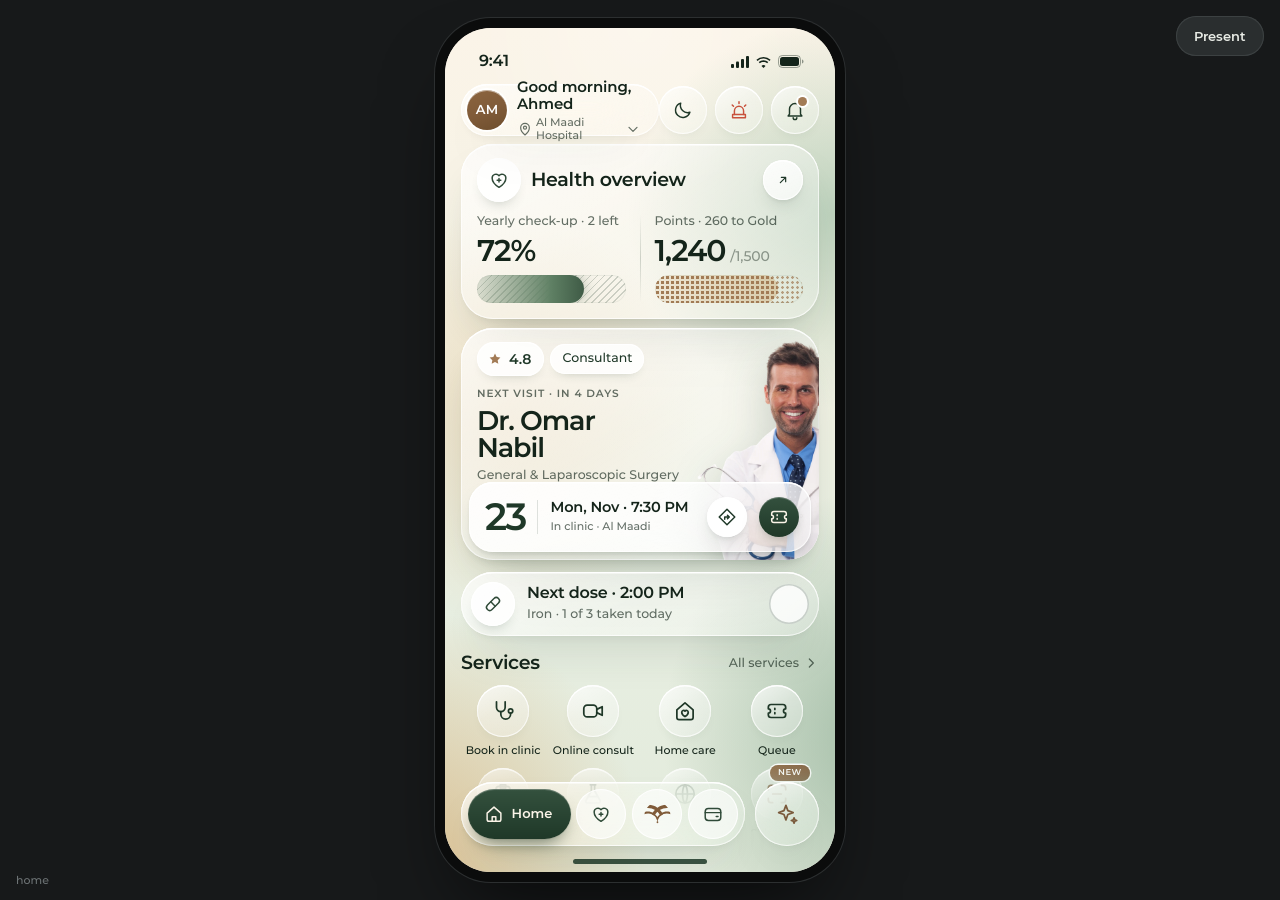
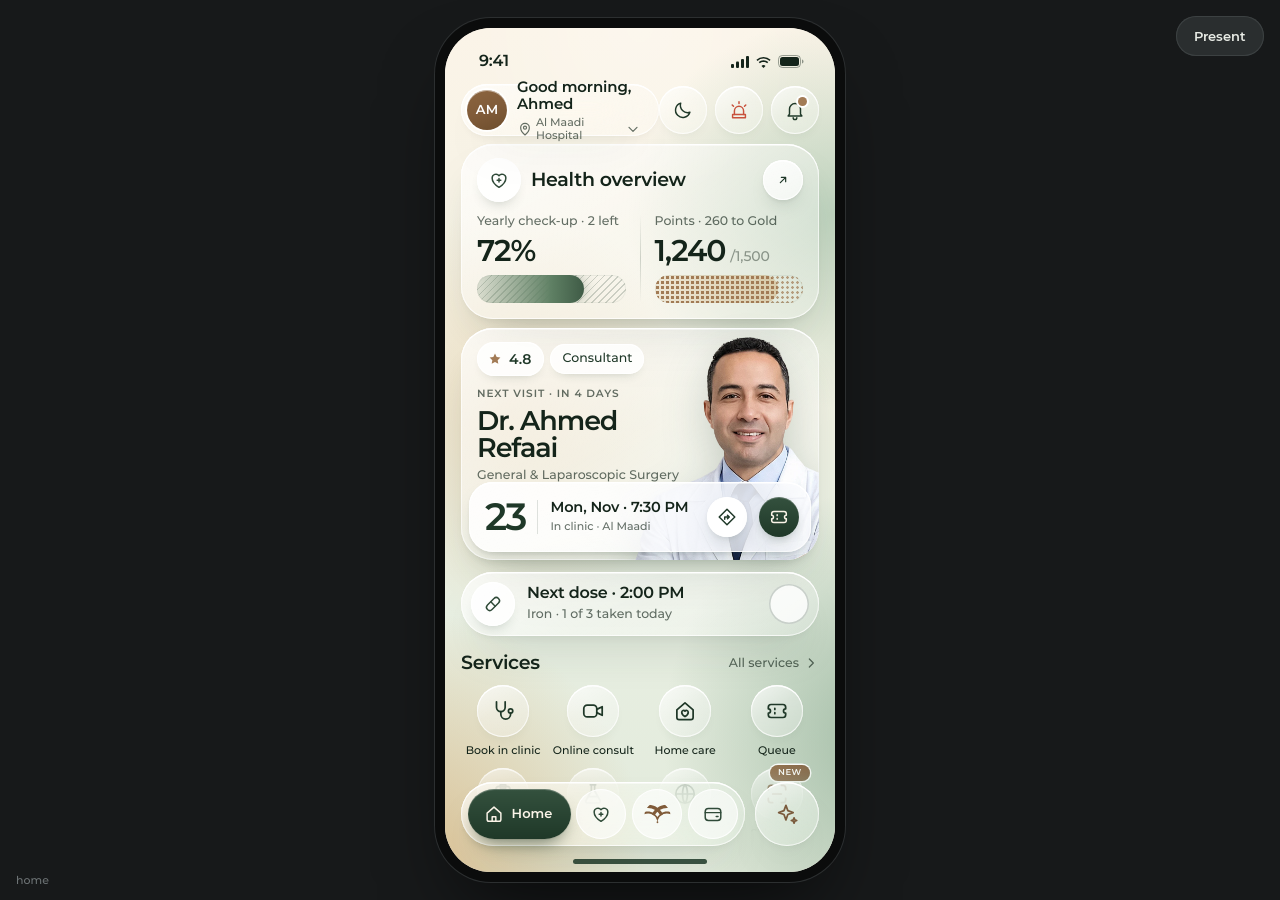
